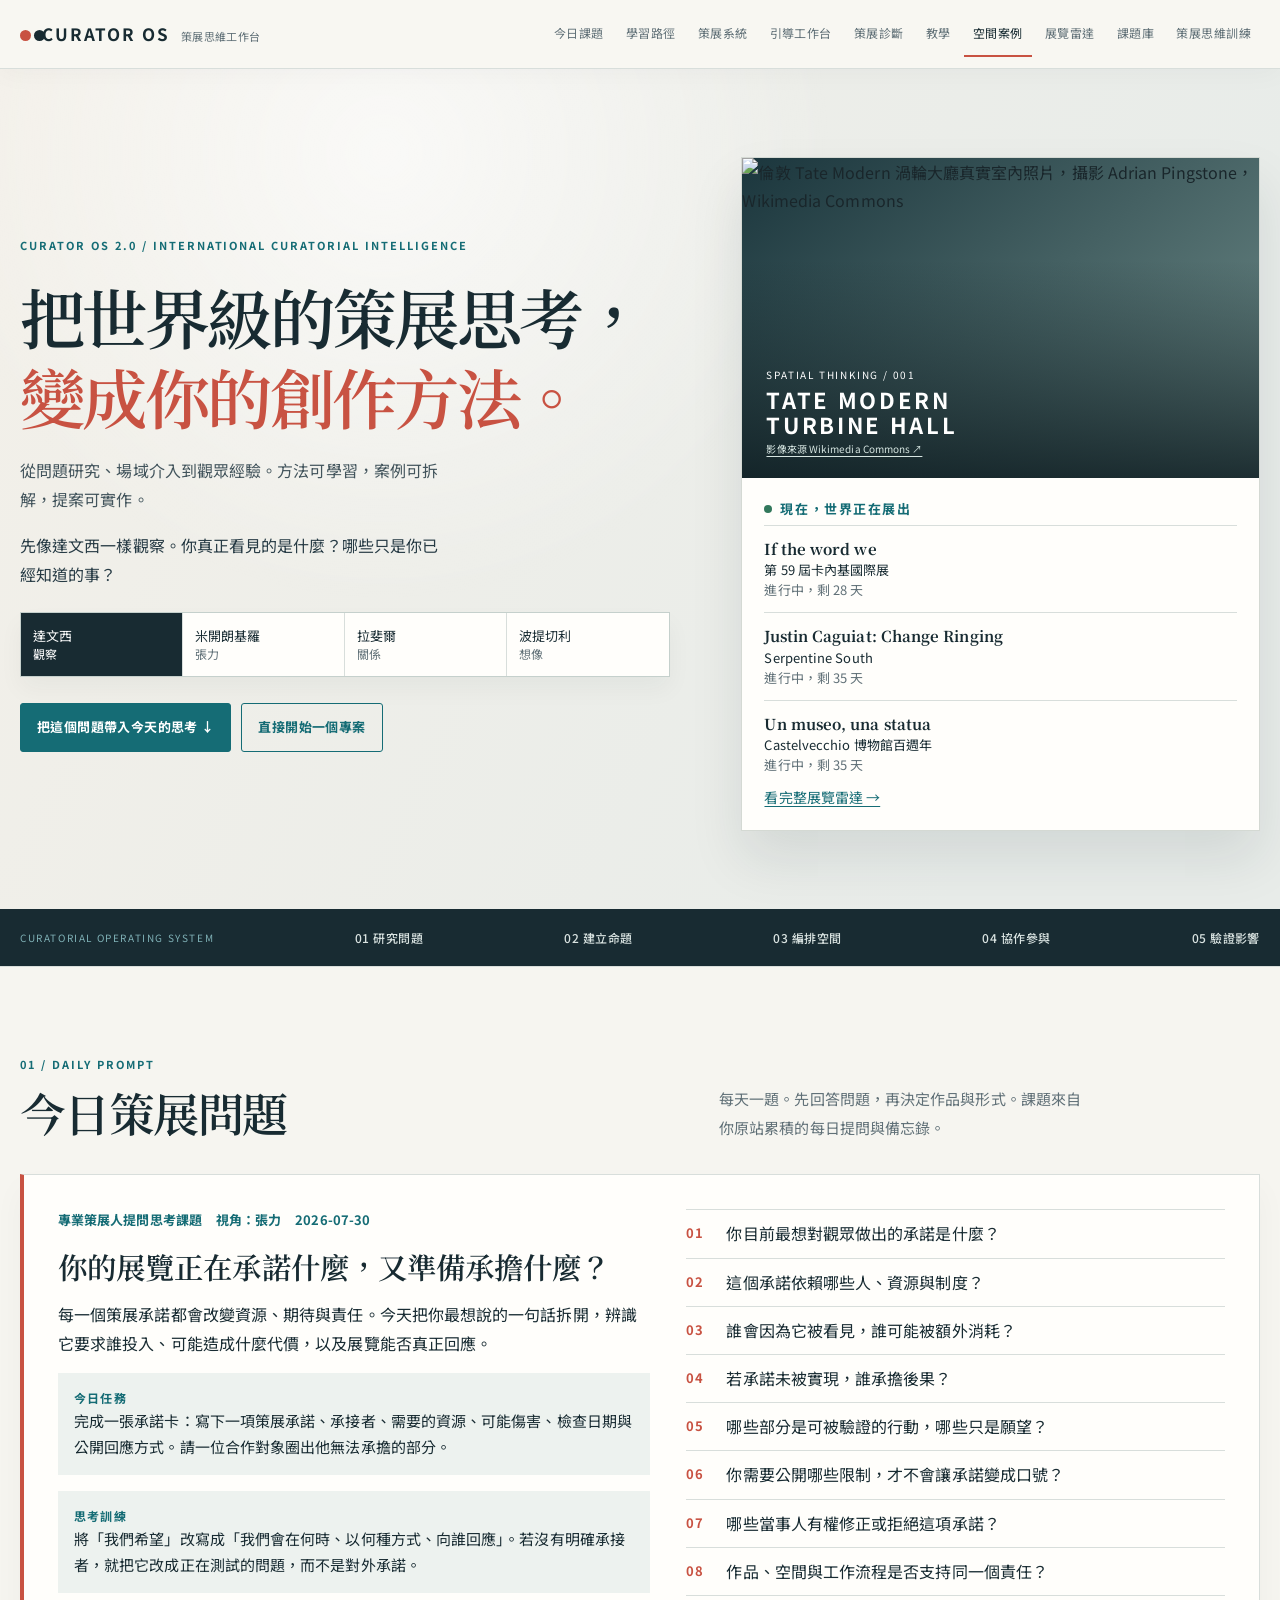
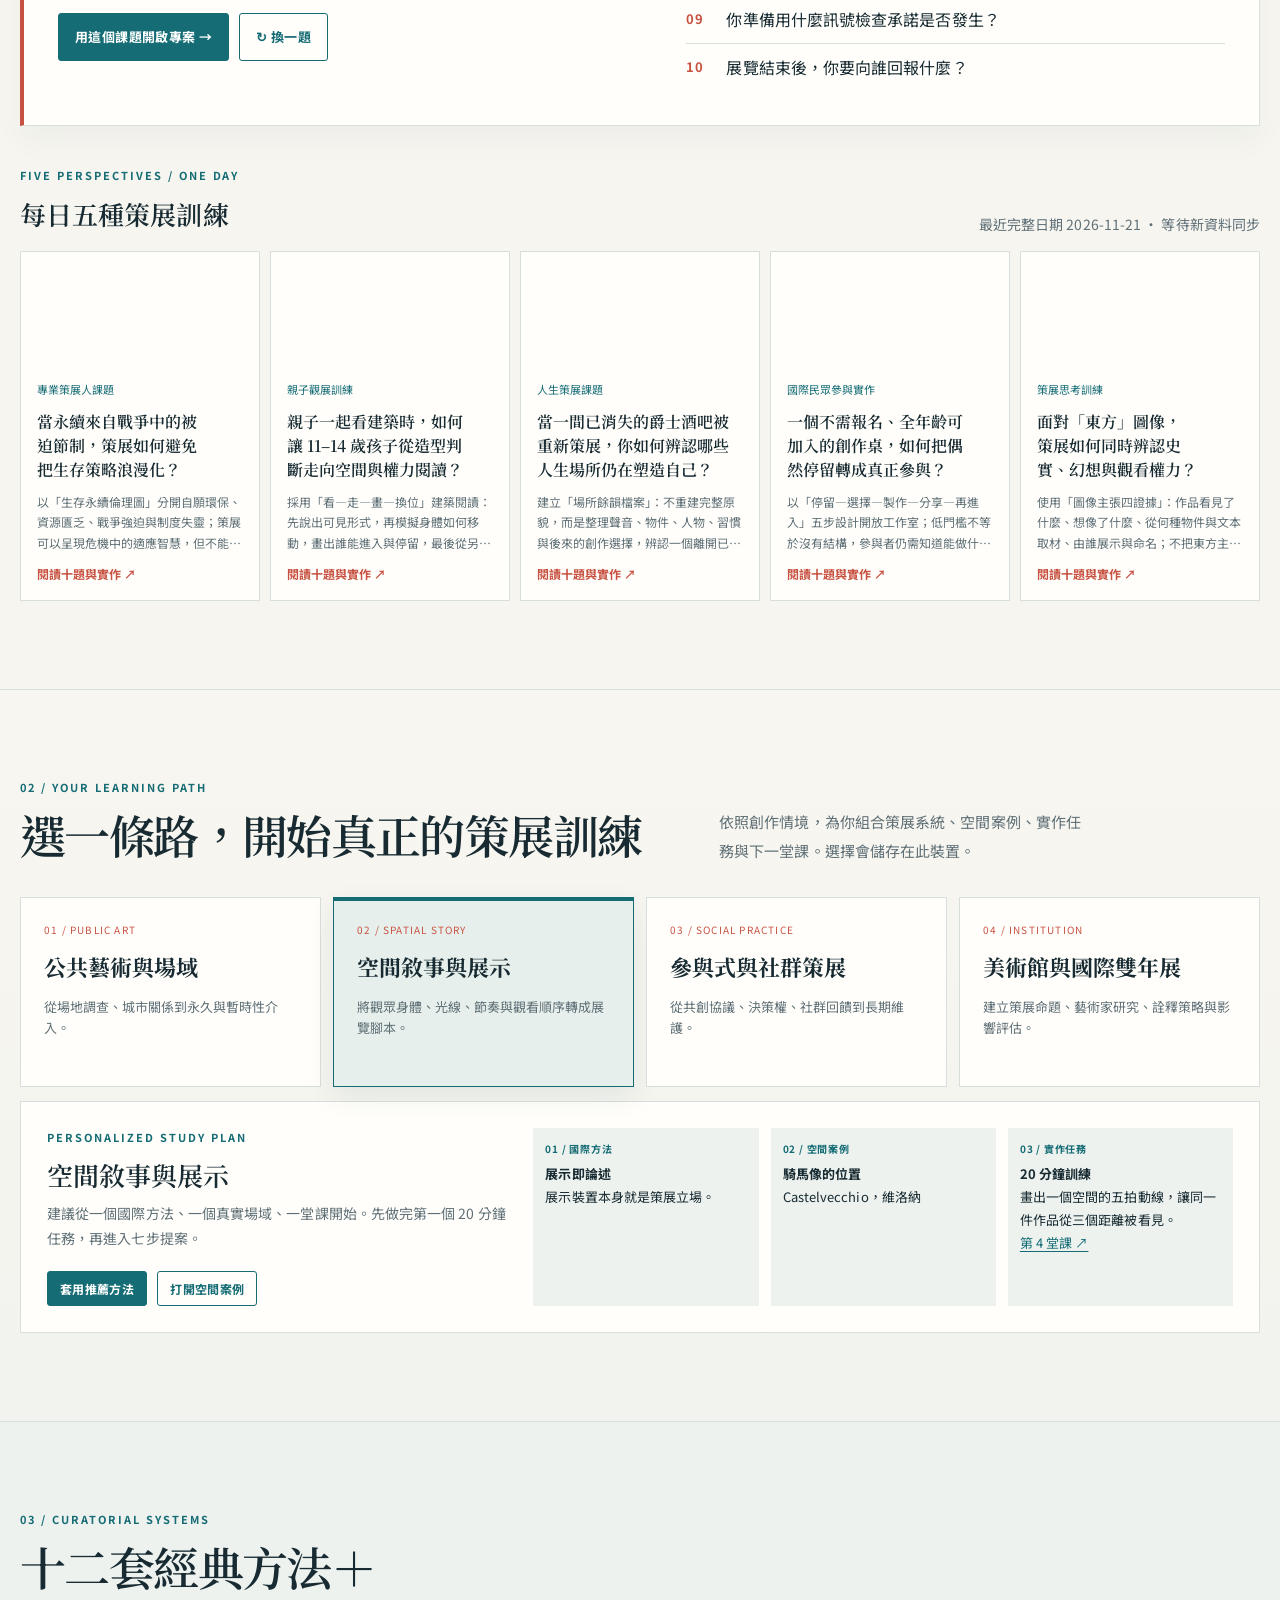
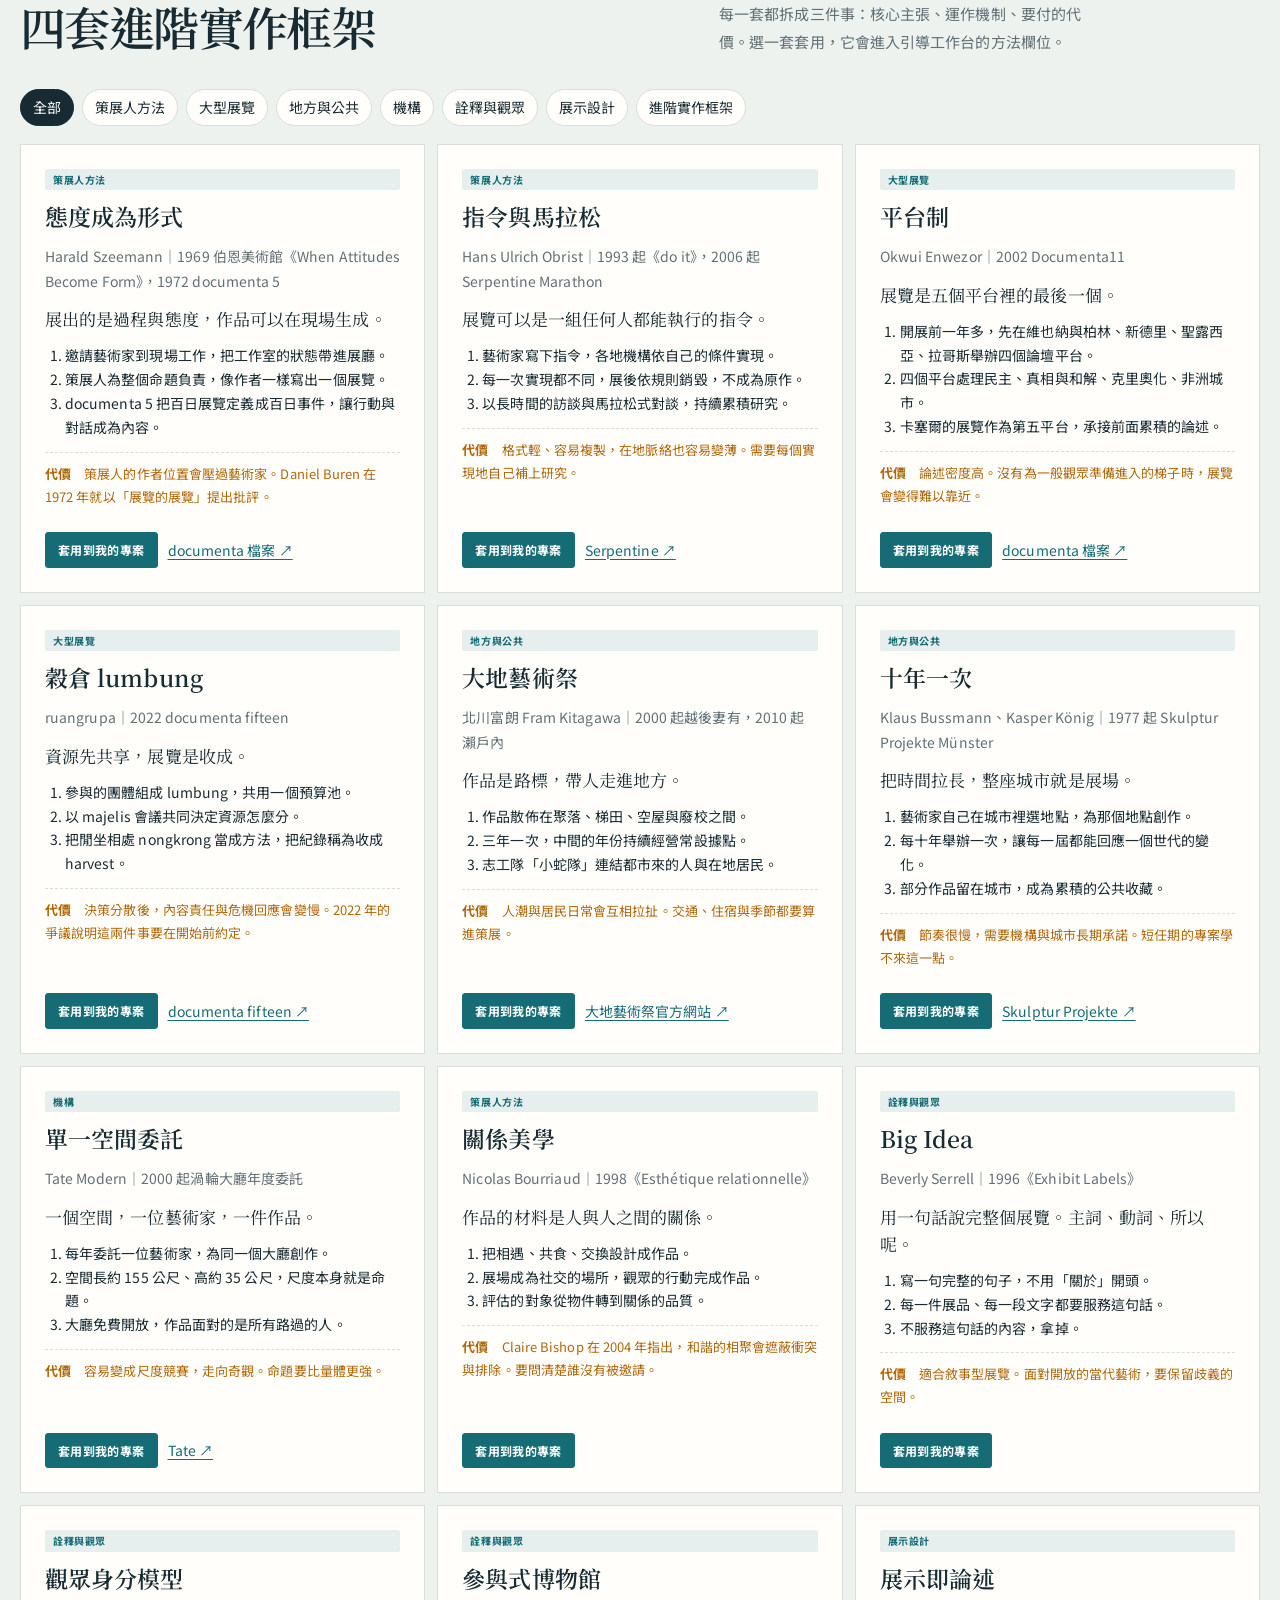
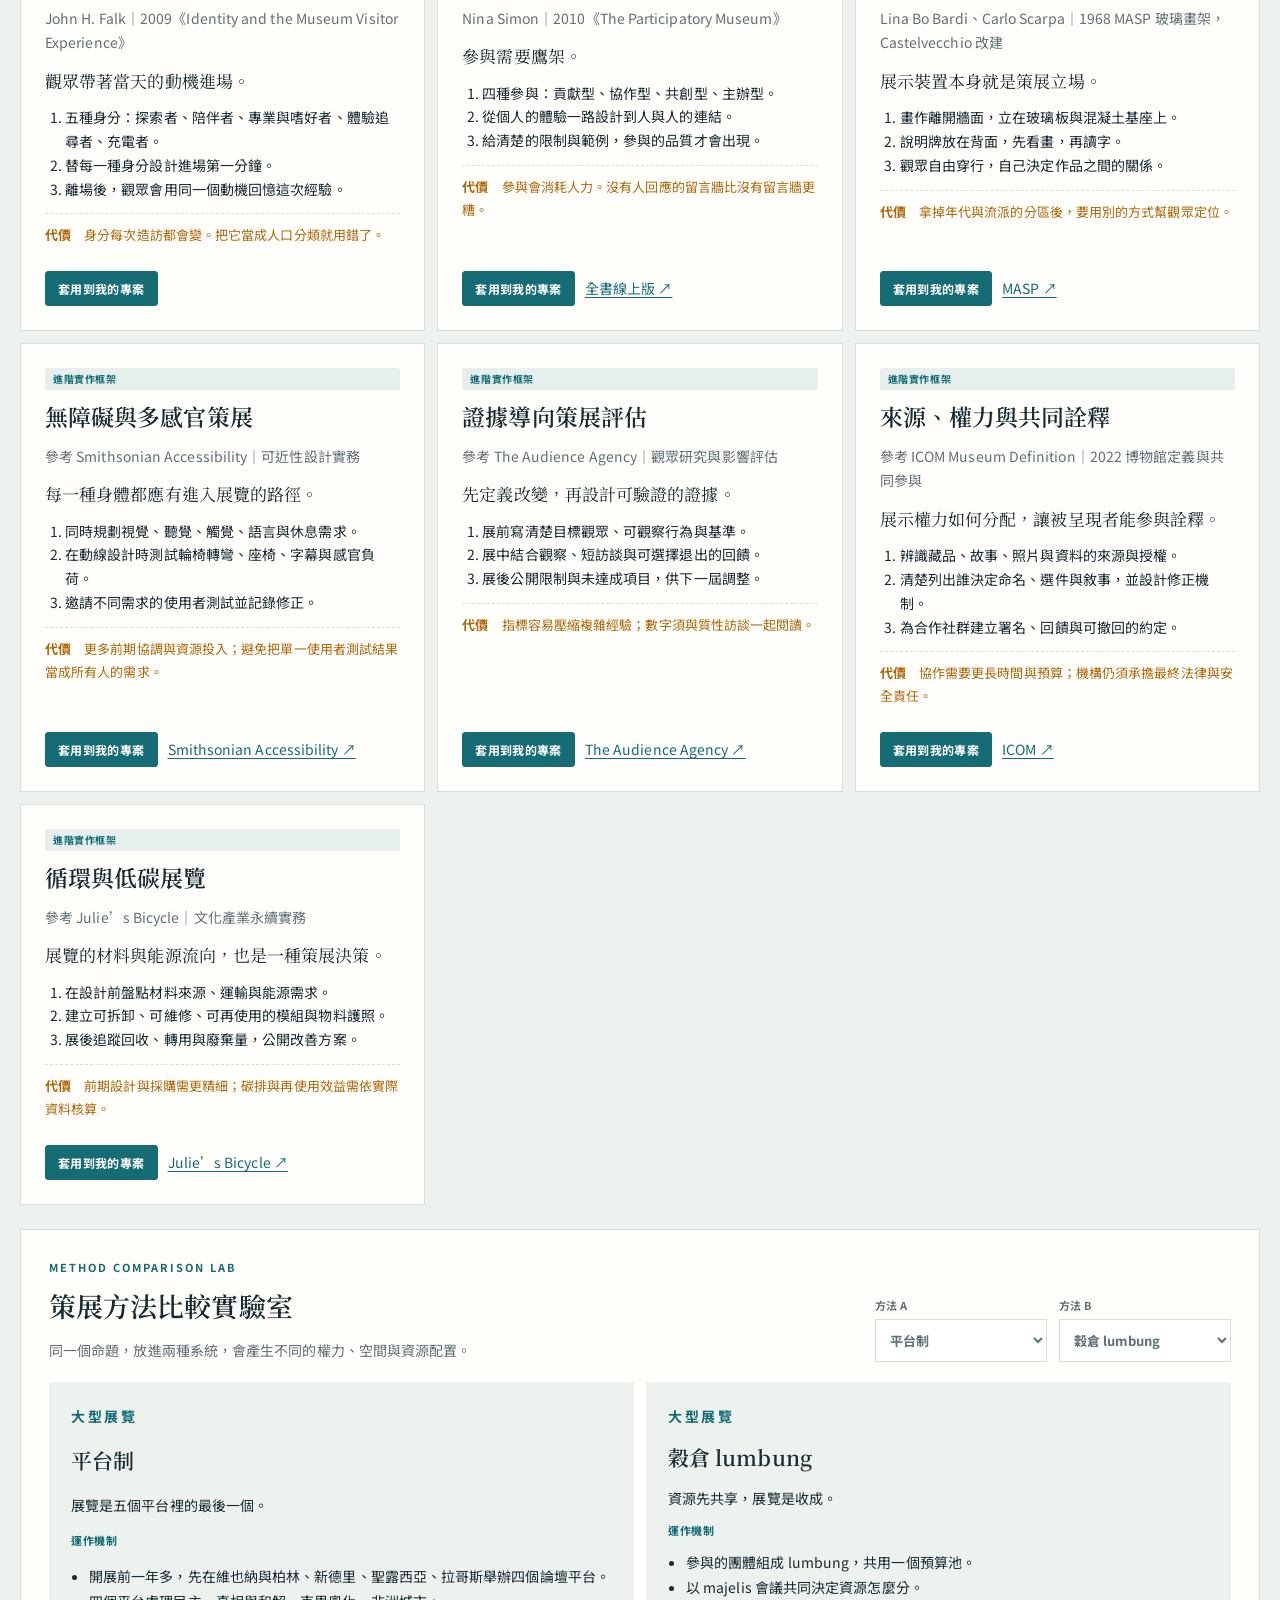
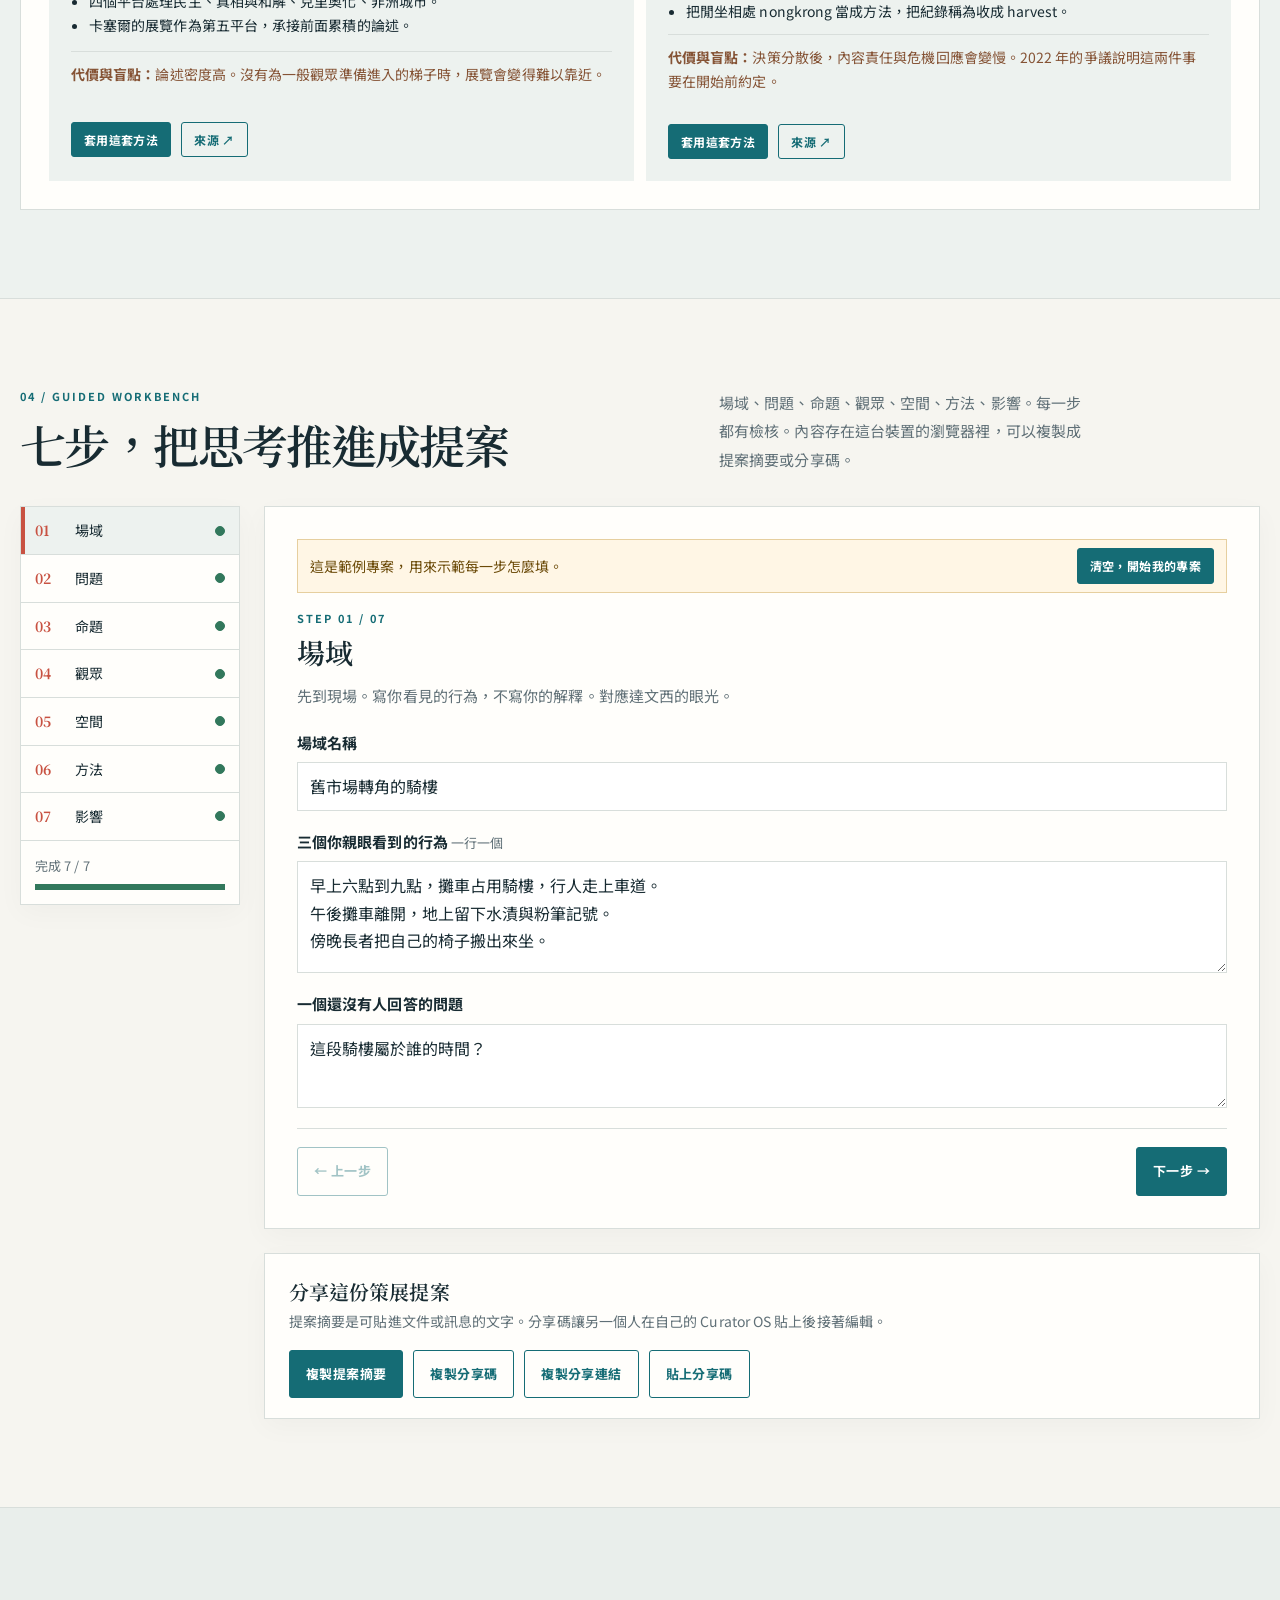
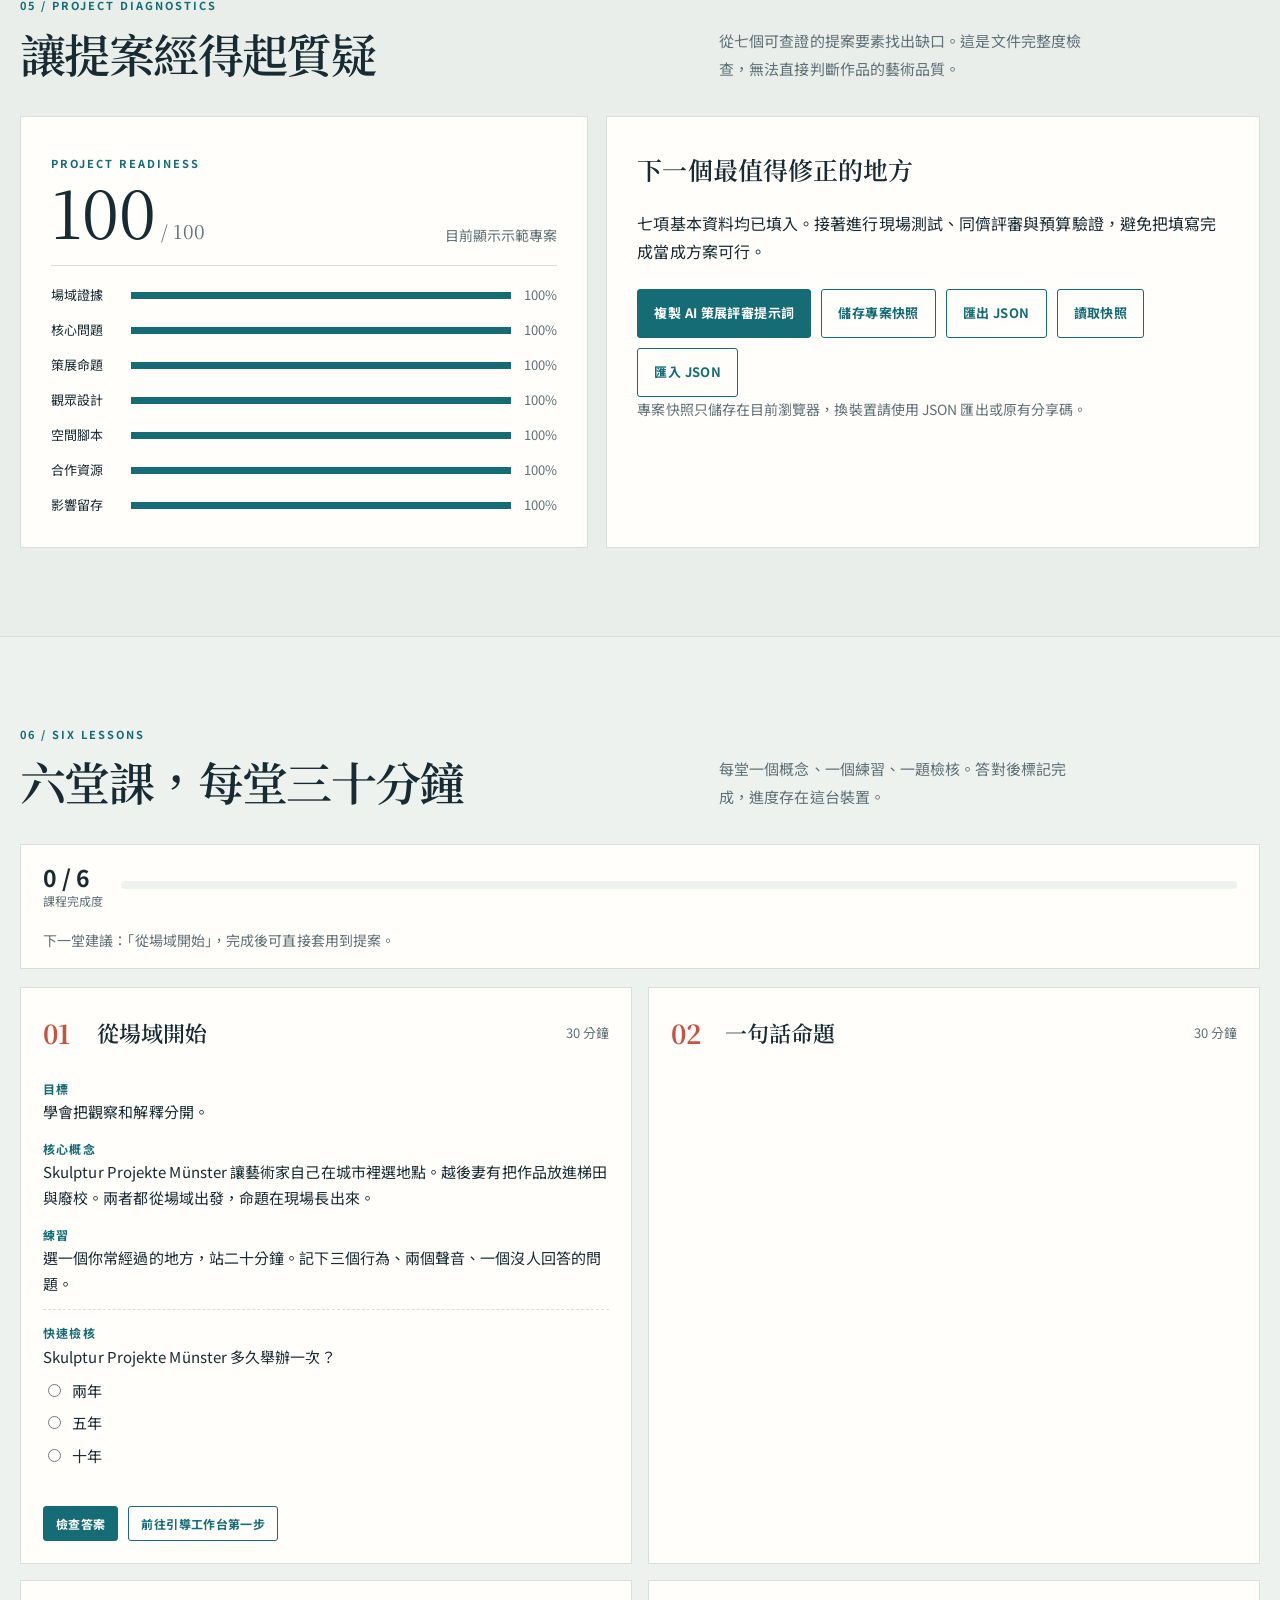
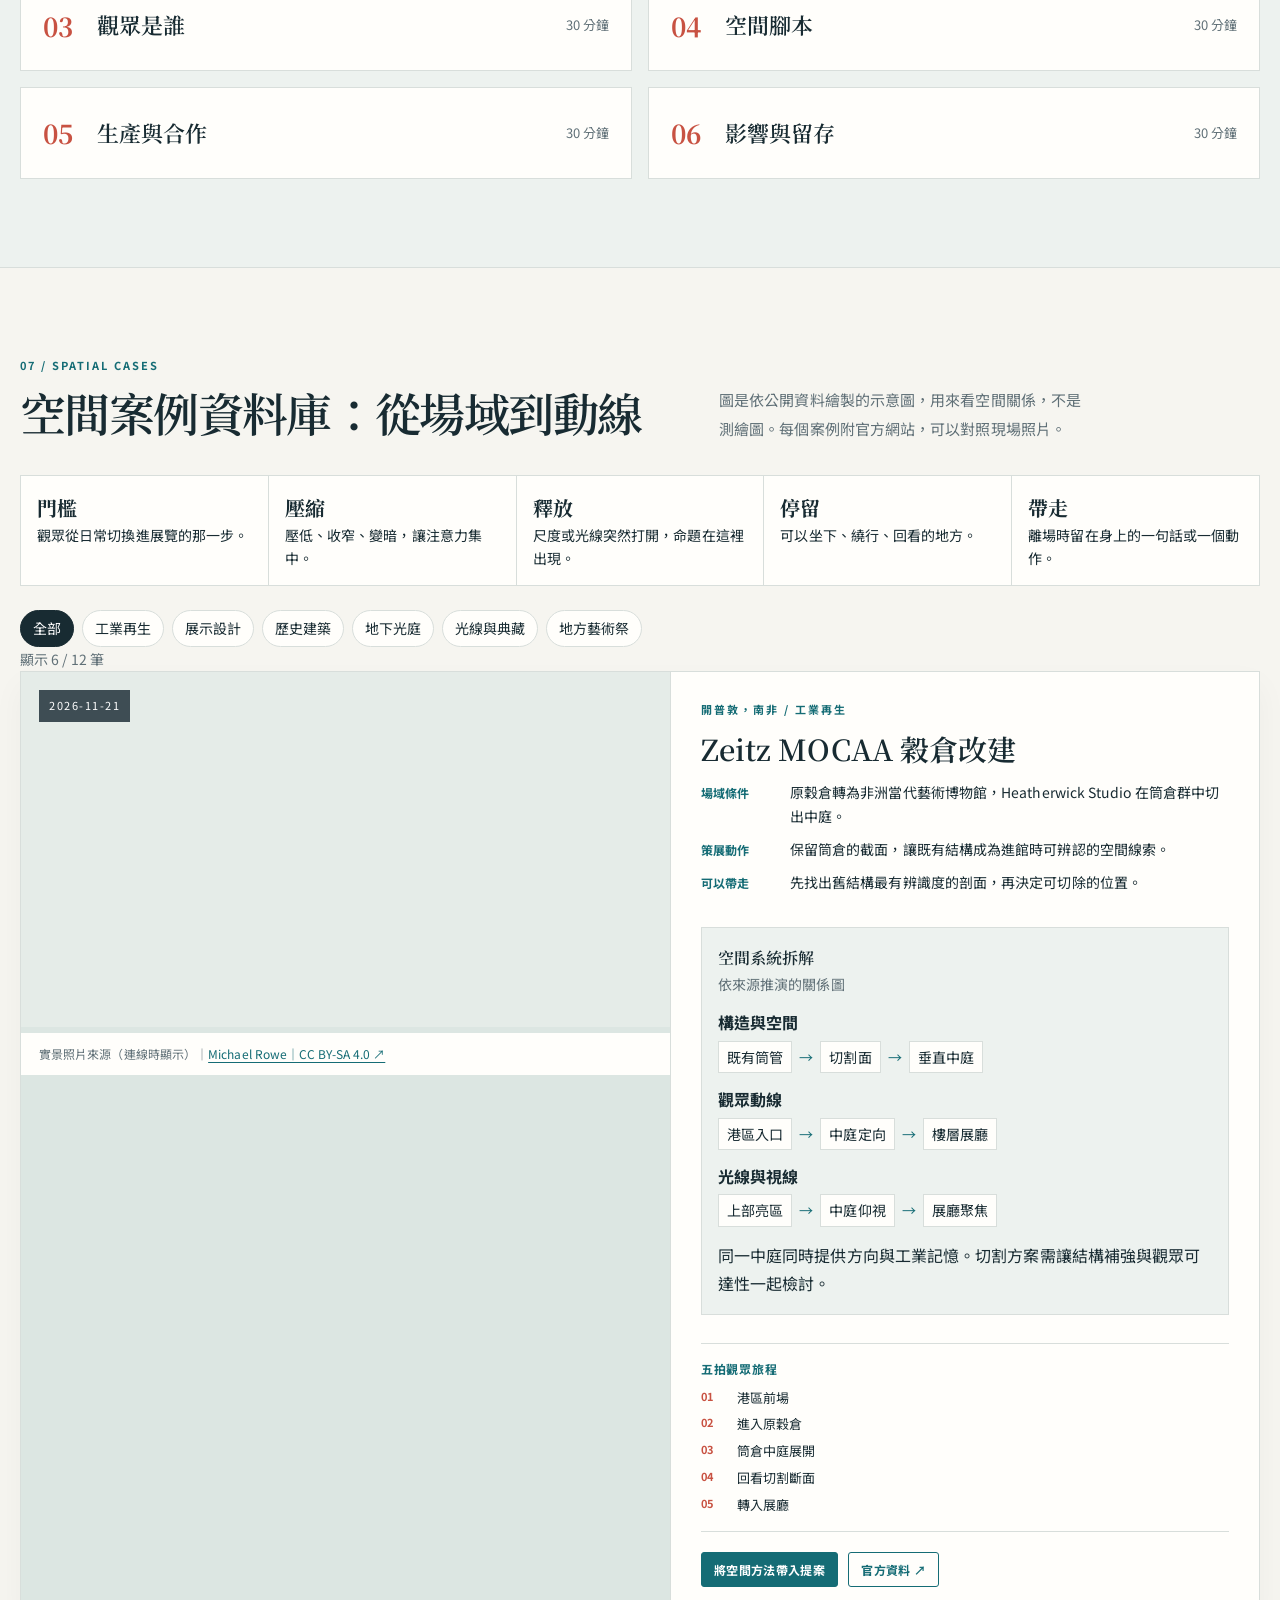
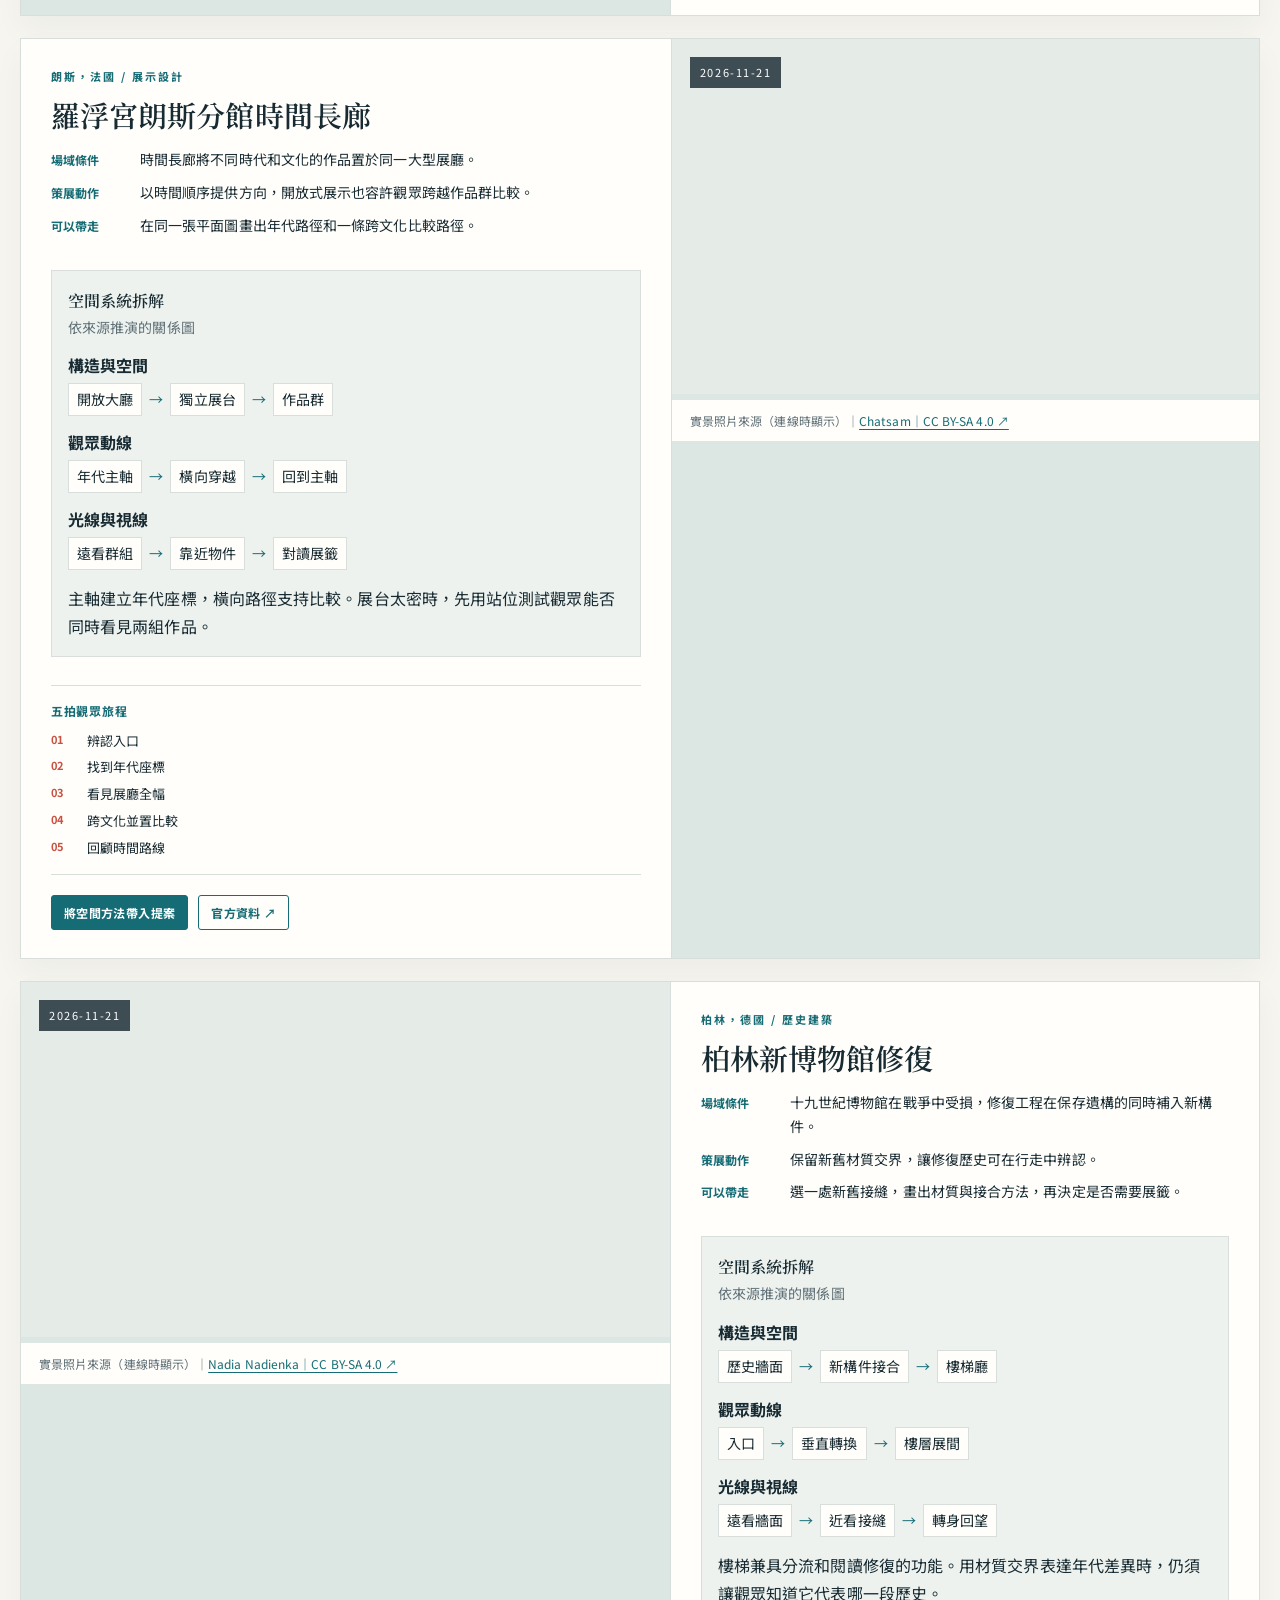
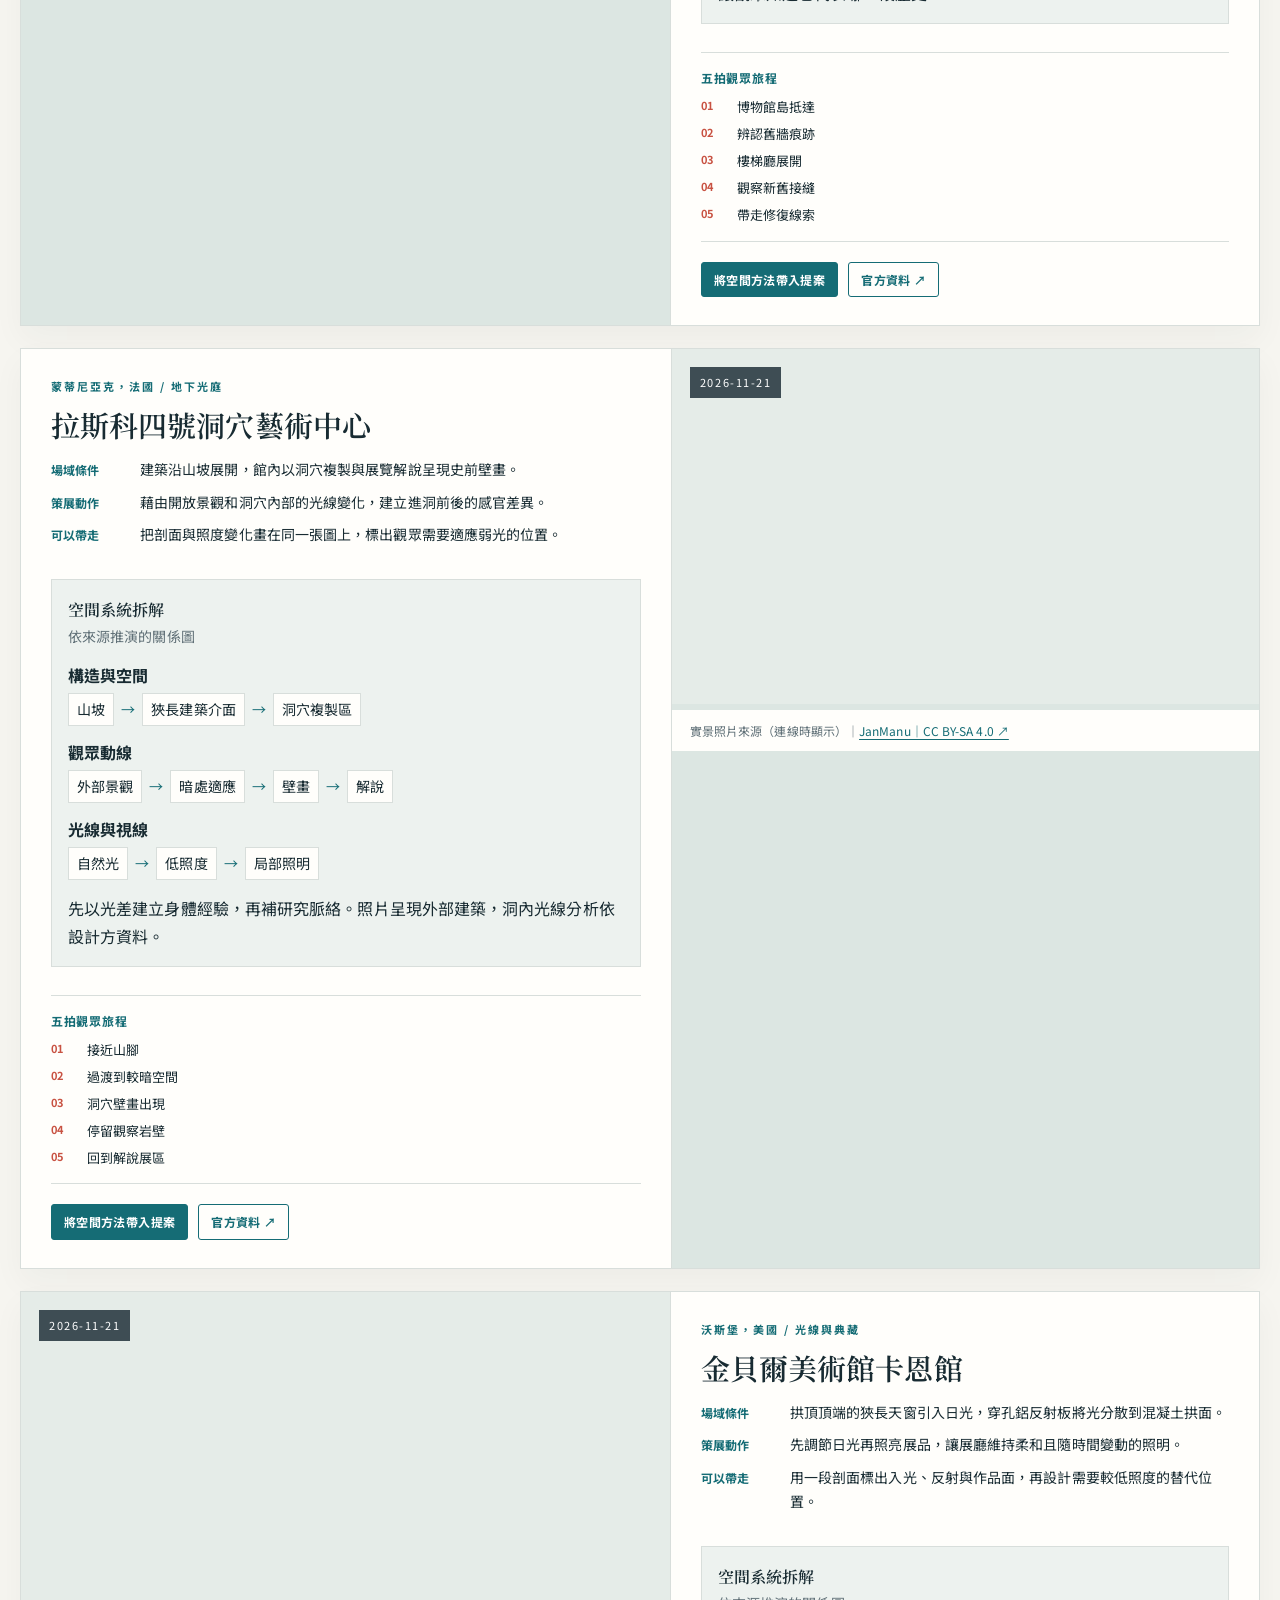
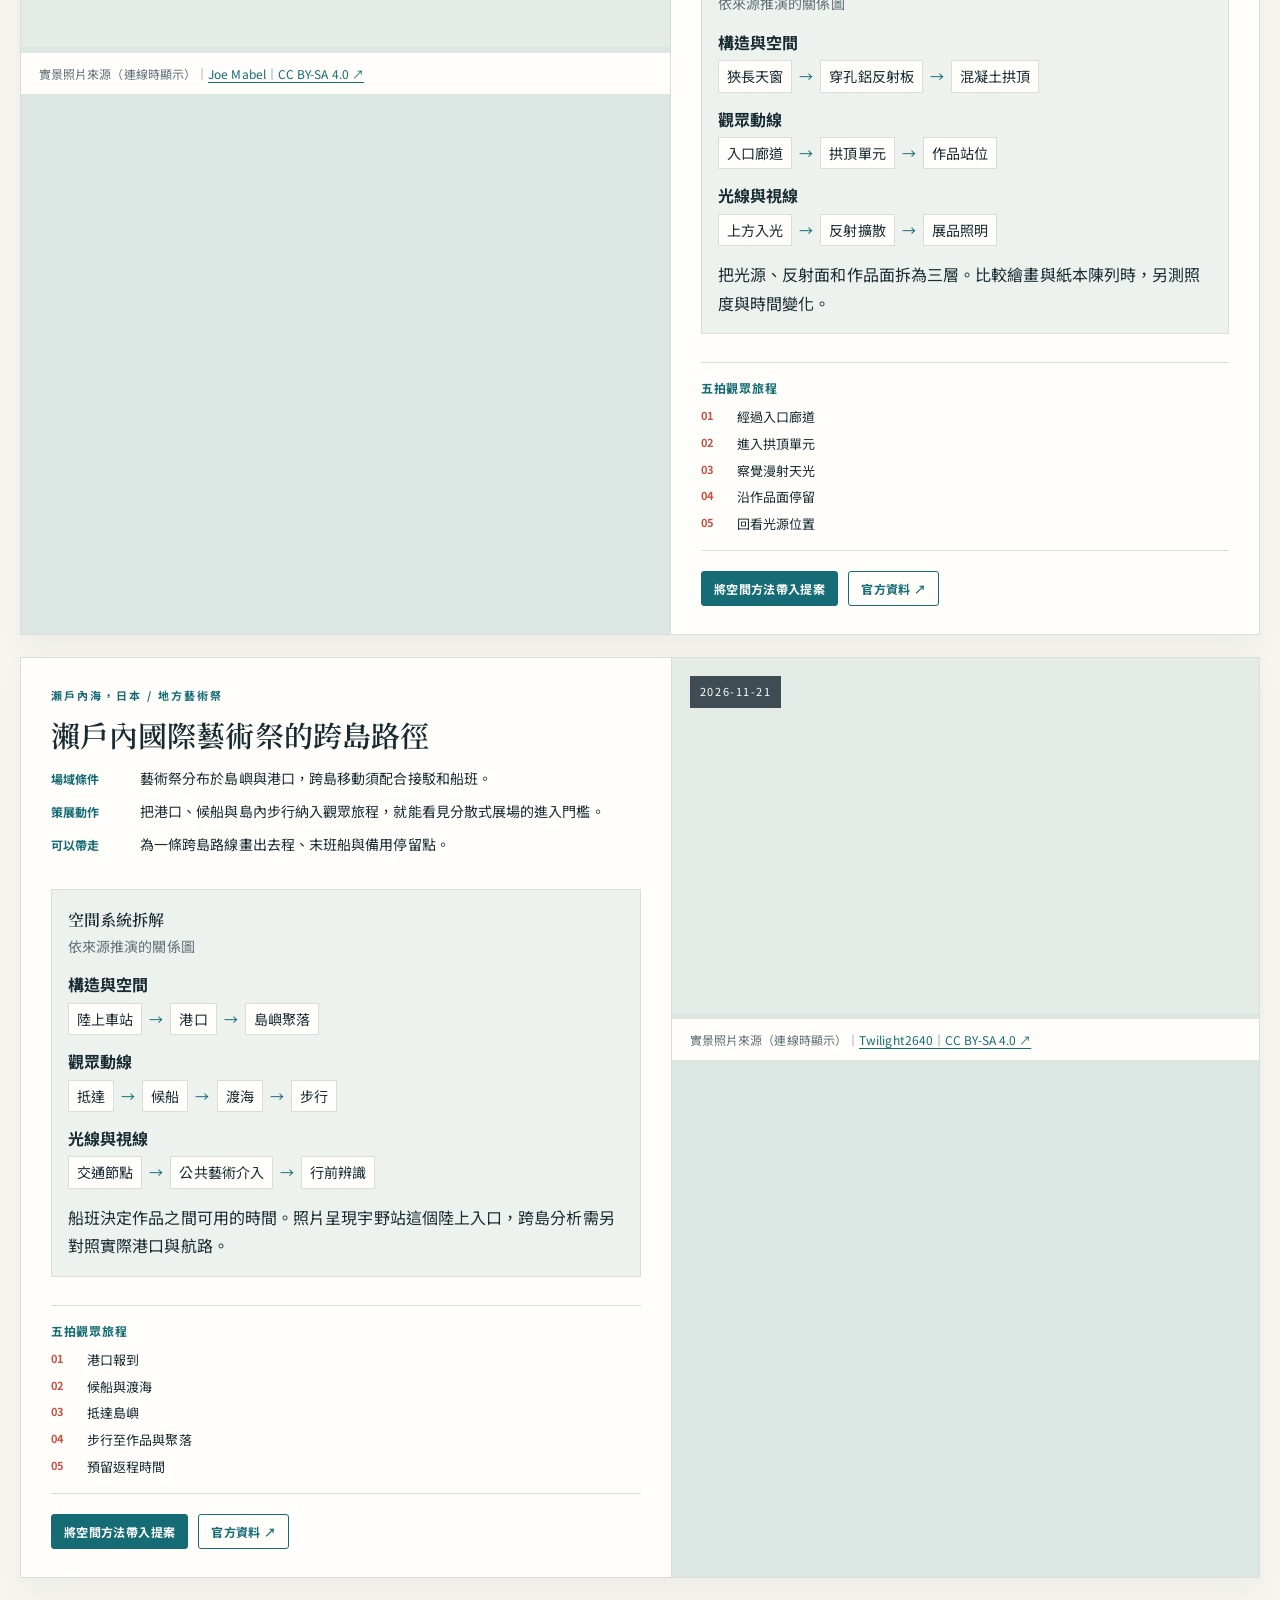
==== index.html @ 277279bf "Render spatial system diagrams alongside site photographs" ====
<!DOCTYPE html>
<html lang="zh-Hant">
<head>
<meta charset="utf-8">
<meta name="viewport" content="width=device-width, initial-scale=1">
<title>CURATOR OS 2.0｜國際策展方法與空間實驗室</title>
<meta name="description" content="以國際策展方法、真實展場影像、七步提案引導、互動教學、案例解剖與國際展覽雷達，將策展思考轉為可執行的創作。">
<meta name="theme-color" content="#152630">
<link rel="icon" href="data:image/svg+xml,%3Csvg%20xmlns='http://www.w3.org/2000/svg'%20viewBox='0%200%2064%2064'%3E%3Crect%20width='64'%20height='64'%20fill='%23152630'/%3E%3C/svg%3E" type="image/svg+xml">
<link rel="preconnect" href="https://fonts.googleapis.com">
<link rel="preconnect" href="https://fonts.gstatic.com" crossorigin>
<link href="https://fonts.googleapis.com/css2?family=Noto+Sans+TC:wght@400;500;700&family=Noto+Serif+TC:wght@500;600;700&display=swap" rel="stylesheet">
<style>
/* 版面想法：一張工作桌。左側窄欄放編號與標籤，右側寬欄放內容；沿用原站的紙、墨、紅、青四色。 */
:root {
  color-scheme: light;
  --paper: #f5f4ef;
  --card: #fffdf9;
  --ink: #152630;
  --muted: #536873;
  --line: #c8d5d6;
  --leaf: #e8f1f0;
  --accent: #c83c42;
  --blue: #087d9b;
  --ok: #2f7d57;
  --warn: #b0680b;
  --serif: "Noto Serif TC", "Songti TC", "PMingLiU", serif;
  --sans: "Noto Sans TC", "PingFang TC", "Microsoft JhengHei", sans-serif;
  --w: 1200px;
}
* { box-sizing: border-box; }
html { scroll-behavior: smooth; scroll-padding-top: 76px; }
body { margin: 0; background: var(--paper); color: var(--ink); font-family: var(--sans); font-size: 17px; line-height: 1.8; }
button, input, textarea, select { font: inherit; color: inherit; }
button { cursor: pointer; }
a { color: var(--blue); text-underline-offset: 3px; }
h1, h2, h3, h4 { font-family: var(--serif); font-weight: 600; text-wrap: balance; margin: 0; }
p { margin: 0; }
:focus-visible { outline: 2px solid var(--blue); outline-offset: 2px; }
.sr { position: absolute; width: 1px; height: 1px; overflow: hidden; clip: rect(0 0 0 0); }

/* 導覽 */
.top { position: sticky; top: 0; z-index: 20; background: #fbfaf5f2; border-bottom: 1px solid var(--line); backdrop-filter: blur(10px); }
.top-in { max-width: var(--w); margin: auto; padding: 0 20px; min-height: 60px; display: flex; align-items: center; gap: 20px; }
.brand { font-weight: 700; letter-spacing: .06em; font-size: 15px; color: var(--ink); text-decoration: none; white-space: nowrap; }
.brand small { font-weight: 400; color: var(--muted); letter-spacing: 0; margin-left: 8px; }
.top nav { display: flex; gap: 4px; overflow-x: auto; margin-left: auto; scrollbar-width: none; }
.top nav a { font-size: 14px; color: var(--muted); text-decoration: none; padding: 8px 10px; white-space: nowrap; border-bottom: 2px solid transparent; }
.top nav a:hover, .top nav a.on { color: var(--ink); border-bottom-color: var(--accent); }

/* 區塊骨架 */
.sec { border-top: 1px solid var(--line); }
.sec.tint { background: var(--leaf); }
.sec-in { max-width: var(--w); margin: auto; padding: 72px 20px; }
.head { display: grid; grid-template-columns: minmax(0, 1.2fr) minmax(0, 1fr); gap: 32px; align-items: end; margin-bottom: 32px; }
.eyebrow { font-size: 12px; font-weight: 700; letter-spacing: .14em; color: var(--blue); }
.head h2 { font-size: clamp(30px, 4vw, 44px); line-height: 1.25; margin-top: 8px; }
.head p.lead { color: var(--muted); font-size: 16px; max-width: 46ch; }
.btn { border: 1px solid var(--blue); background: var(--blue); color: #fff; padding: 10px 16px; font-size: 15px; text-decoration: none; display: inline-flex; align-items: center; gap: 8px; }
.btn.ghost { background: transparent; color: var(--blue); }
.btn.small { padding: 6px 12px; font-size: 14px; }
.btn:hover { box-shadow: 0 6px 16px #087d9b2c; }
.chips { display: flex; flex-wrap: wrap; gap: 8px; }
.chip { border: 1px solid var(--line); background: var(--card); padding: 5px 12px; font-size: 14px; border-radius: 999px; }
.chip[aria-pressed="true"] { background: var(--ink); color: #fff; border-color: var(--ink); }
.tag { display: inline-block; font-size: 12px; font-weight: 700; letter-spacing: .06em; padding: 2px 8px; border-radius: 999px; background: var(--leaf); color: var(--blue); }
.note { font-size: 14px; color: var(--muted); }

/* 首屏 */
.hero { background: linear-gradient(90deg, #f9f7f1 0%, #eef3f3 100%); position: relative; overflow: hidden; }
.hero::before { content: ""; position: absolute; inset: 0; background-image: linear-gradient(90deg, transparent 0 61%, #087d9b33 61% 61.1%, transparent 61.1% 78%, #c83c4230 78% 78.12%, transparent 78.12%); pointer-events: none; }
.hero-in { position: relative; max-width: var(--w); margin: auto; padding: 72px 20px 56px; display: grid; grid-template-columns: minmax(0, 1.5fr) minmax(0, 1fr); gap: 48px; align-items: end; }
.hero h1 { font-size: clamp(34px, 4.6vw, 56px); line-height: 1.18; margin: 14px 0 18px; }
.mentor { font-size: 20px; max-width: 30em; color: #273b45; min-height: 3.6em; }
.lens { display: grid; grid-template-columns: repeat(4, 1fr); border: 1px solid #9cc1c6; background: var(--card); margin-top: 22px; max-width: 620px; }
.lens button { border: 0; border-right: 1px solid var(--line); background: transparent; padding: 12px; text-align: left; font-size: 15px; line-height: 1.4; }
.lens button:last-child { border-right: 0; }
.lens button span { display: block; font-size: 12px; color: var(--muted); }
.lens button[aria-pressed="true"] { background: var(--accent); color: #fff; }
.lens button[aria-pressed="true"] span { color: #fff; }
.now { border: 1px solid var(--line); background: var(--card); padding: 20px; }
.now h3 { font-family: var(--sans); font-size: 13px; letter-spacing: .12em; color: var(--blue); font-weight: 700; display: flex; align-items: center; gap: 8px; }
.now h3 i { width: 8px; height: 8px; border-radius: 50%; background: var(--ok); }
.now ul { list-style: none; margin: 12px 0 0; padding: 0; display: grid; gap: 12px; }
.now li { border-top: 1px solid var(--line); padding-top: 12px; font-size: 15px; line-height: 1.55; }
.now li b { display: block; font-family: var(--serif); font-size: 17px; }
.now li span { color: var(--muted); font-size: 13px; }

/* 今日課題 */
.topic { border: 1px solid var(--line); border-left: 6px solid var(--accent); background: var(--card); padding: 36px; display: grid; grid-template-columns: minmax(0, 1.1fr) minmax(0, 1fr); gap: 36px; }
.topic h3 { font-size: clamp(21px, 2.3vw, 28px); line-height: 1.5; margin: 12px 0; }
.topic .meta { display: flex; flex-wrap: wrap; gap: 8px 14px; font-size: 13px; color: var(--blue); font-weight: 700; }
.qlist { list-style: none; margin: 0; padding: 0; counter-reset: q; }
.qlist li { counter-increment: q; border-top: 1px solid var(--line); padding: 10px 0 10px 40px; position: relative; font-size: 16px; line-height: 1.7; }
.qlist li::before { content: counter(q, decimal-leading-zero); position: absolute; left: 0; top: 12px; font-size: 13px; font-weight: 700; color: var(--accent); font-variant-numeric: tabular-nums; }
.task { margin-top: 16px; padding: 14px 16px; background: var(--leaf); font-size: 15px; }
.task b { display: block; font-size: 12px; letter-spacing: .1em; color: var(--blue); }
.row { display: flex; flex-wrap: wrap; gap: 10px; align-items: center; margin-top: 20px; }

/* 策展系統 */
.grid3 { display: grid; grid-template-columns: repeat(3, minmax(0, 1fr)); gap: 1px; background: var(--line); border: 1px solid var(--line); }
.sys { background: var(--card); padding: 24px; display: flex; flex-direction: column; gap: 10px; }
.sys h3 { font-size: 24px; line-height: 1.3; }
.sys .who { font-size: 14px; color: var(--muted); }
.sys .thesis { font-family: var(--serif); font-size: 18px; line-height: 1.6; }
.sys ol { margin: 0; padding-left: 20px; font-size: 15px; line-height: 1.7; }
.sys .cost { font-size: 14px; color: var(--warn); border-top: 1px dashed var(--line); padding-top: 10px; }
.sys .cost b { color: var(--warn); }
.sys .foot { margin-top: auto; display: flex; flex-wrap: wrap; gap: 10px; align-items: center; padding-top: 6px; }
.sys .foot a { font-size: 14px; }

/* 引導工作台 */
.bench { display: grid; grid-template-columns: 250px minmax(0, 1fr); gap: 24px; align-items: start; }
.steps { position: sticky; top: 76px; border: 1px solid var(--line); background: var(--card); }
.steps button { display: grid; grid-template-columns: 34px 1fr auto; gap: 6px; align-items: center; width: 100%; border: 0; border-bottom: 1px solid var(--line); background: transparent; padding: 11px 14px; text-align: left; font-size: 15px; }
.steps button b { font-family: var(--serif); color: var(--accent); font-variant-numeric: tabular-nums; }
.steps button i { width: 10px; height: 10px; border-radius: 50%; border: 1px solid var(--muted); }
.steps button.done i { background: var(--ok); border-color: var(--ok); }
.steps button[aria-current="step"] { background: var(--leaf); box-shadow: inset 4px 0 var(--accent); }
.meter { padding: 14px; font-size: 13px; color: var(--muted); }
.meter .bar { height: 6px; background: var(--leaf); margin-top: 6px; }
.meter .bar span { display: block; height: 100%; background: var(--ok); width: 0; transition: width .3s; }
.pane { border: 1px solid var(--line); background: var(--card); padding: 28px; min-height: 420px; }
.pane h3 { font-size: 28px; }
.pane .why { color: var(--muted); font-size: 15px; margin: 6px 0 20px; max-width: 60ch; }
.field { display: grid; gap: 6px; margin-bottom: 18px; }
.field label, .field .lab { font-weight: 700; font-size: 15px; }
.field small { color: var(--muted); font-size: 13px; font-weight: 400; }
.field textarea, .field input[type="text"], .field select, .field input[type="number"] { border: 1px solid var(--line); background: #fff; padding: 10px 12px; width: 100%; line-height: 1.7; }
.field textarea { min-height: 84px; resize: vertical; }
.bi { display: grid; grid-template-columns: repeat(3, minmax(0, 1fr)); gap: 12px; }
.bi-out { border-left: 4px solid var(--accent); background: var(--leaf); padding: 14px 16px; font-family: var(--serif); font-size: 20px; line-height: 1.6; margin-bottom: 10px; }
.checks { list-style: none; margin: 0 0 18px; padding: 0; font-size: 14px; display: grid; gap: 4px; }
.checks li::before { content: "○ "; color: var(--muted); }
.checks li.ok::before { content: "● "; color: var(--ok); }
.checks li.bad::before { content: "▲ "; color: var(--warn); }
.beat { display: grid; grid-template-columns: 92px minmax(0, 1fr) 84px; gap: 10px; align-items: start; margin-bottom: 10px; }
.beat b { font-family: var(--serif); font-size: 17px; padding-top: 8px; }
.beat b small { display: block; font-family: var(--sans); font-weight: 400; font-size: 12px; color: var(--muted); }
.beat textarea { min-height: 56px; }
.dwell { display: flex; height: 26px; border: 1px solid var(--line); margin: 6px 0 4px; }
.dwell span { font-size: 12px; color: #fff; display: flex; align-items: center; justify-content: center; overflow: hidden; white-space: nowrap; min-width: 0; }
.pane-foot { display: flex; flex-wrap: wrap; justify-content: space-between; gap: 10px; border-top: 1px solid var(--line); margin-top: 20px; padding-top: 18px; }
.share { margin-top: 24px; border: 1px solid var(--line); background: var(--card); padding: 20px 24px; display: grid; grid-template-columns: minmax(0, 1fr) auto; gap: 16px; align-items: center; }
.share h4 { font-size: 20px; }
.example { background: #fff6e5; border: 1px solid #e6cf9f; color: #6b4a08; padding: 8px 12px; font-size: 14px; margin-bottom: 16px; display: flex; flex-wrap: wrap; gap: 10px; align-items: center; justify-content: space-between; }

/* 教學 */
.lessons { display: grid; grid-template-columns: repeat(2, minmax(0, 1fr)); gap: 16px; }
.lesson { border: 1px solid var(--line); background: var(--card); }
.lesson summary { list-style: none; cursor: pointer; padding: 18px 22px; display: grid; grid-template-columns: 44px 1fr auto; gap: 10px; align-items: center; }
.lesson summary::-webkit-details-marker { display: none; }
.lesson summary b { font-family: var(--serif); font-size: 26px; color: var(--accent); }
.lesson summary h3 { font-size: 20px; }
.lesson summary span { font-size: 13px; color: var(--muted); }
.lesson.done summary span { color: var(--ok); font-weight: 700; }
.lesson .body { padding: 0 22px 22px; display: grid; gap: 12px; font-size: 15px; }
.lesson .body h4 { font-family: var(--sans); font-size: 12px; letter-spacing: .1em; color: var(--blue); font-weight: 700; }
.quiz { border-top: 1px dashed var(--line); padding-top: 12px; }
.quiz .opts { display: grid; gap: 6px; margin: 8px 0; }
.quiz label { display: flex; gap: 8px; align-items: baseline; }
.quiz .fb { font-size: 14px; min-height: 1.6em; }
.quiz .fb.ok { color: var(--ok); } .quiz .fb.no { color: var(--warn); }

/* 空間案例 */
.space { display: grid; grid-template-columns: minmax(0, 1fr) minmax(0, 1fr); gap: 0; border: 1px solid var(--line); background: var(--card); margin-bottom: 16px; }
.space figure { margin: 0; background: #eef3f3; border-right: 1px solid var(--line); padding: 16px; overflow-x: auto; }
.space svg { display: block; width: 100%; min-width: 320px; height: auto; }
.space figcaption { font-size: 12px; color: var(--muted); margin-top: 6px; }
.space .txt { padding: 26px; display: grid; gap: 10px; align-content: start; }
.space h3 { font-size: 26px; line-height: 1.3; }
.space dl { display: grid; grid-template-columns: 5.5em 1fr; gap: 6px 12px; margin: 4px 0; font-size: 15px; line-height: 1.7; }
.space dt { color: var(--blue); font-weight: 700; font-size: 13px; padding-top: 2px; }
.space dd { margin: 0; }
.space:nth-child(even) figure { order: 2; border-right: 0; border-left: 1px solid var(--line); }
.beats5 { display: grid; grid-template-columns: repeat(5, minmax(0, 1fr)); gap: 1px; background: var(--line); border: 1px solid var(--line); margin-bottom: 24px; }
.beats5 div { background: var(--card); padding: 16px; font-size: 14px; line-height: 1.6; }
.beats5 b { display: block; font-family: var(--serif); font-size: 20px; }
svg text { font-family: var(--sans); font-size: 11px; fill: var(--ink); }
svg .mut { fill: var(--muted); }
svg .acc { fill: var(--accent); }

/* 雷達 */
.tl { border: 1px solid var(--line); background: var(--card); padding: 18px 18px 12px; overflow-x: auto; margin-bottom: 20px; }
.tl-in { min-width: 720px; position: relative; }
.tl-months { display: grid; font-size: 11px; color: var(--muted); border-bottom: 1px solid var(--line); font-variant-numeric: tabular-nums; }
.tl-months span { border-left: 1px solid var(--line); padding-left: 4px; }
.tl-row { position: relative; height: 30px; border-bottom: 1px solid #e3eaea; }
.tl-bar { position: absolute; top: 6px; height: 18px; font-size: 12px; line-height: 18px; padding: 0 6px; white-space: nowrap; color: #fff; overflow: visible; }
.tl-bar.live { background: var(--ok); } .tl-bar.soon { background: var(--blue); } .tl-bar.past { background: #9aa9ad; }
.tl-bar em { font-style: normal; position: absolute; left: calc(100% + 6px); color: var(--ink); }
.tl-bar.flip em { left: auto; right: calc(100% + 6px); }
.tl-today { position: absolute; top: 0; bottom: 0; width: 0; border-left: 2px solid var(--accent); z-index: 2; }
.tl-today span { position: absolute; top: -2px; left: 4px; font-size: 11px; color: var(--accent); font-weight: 700; white-space: nowrap; background: var(--card); }
.radar { display: grid; grid-template-columns: repeat(2, minmax(0, 1fr)); gap: 16px; }
.ex { border: 1px solid var(--line); background: var(--card); padding: 22px; display: grid; gap: 8px; align-content: start; border-top: 4px solid var(--line); }
.ex.live { border-top-color: var(--ok); } .ex.soon { border-top-color: var(--blue); }
.ex .st { display: flex; flex-wrap: wrap; gap: 8px; align-items: center; font-size: 13px; }
.pill { font-weight: 700; padding: 2px 10px; border-radius: 999px; color: #fff; font-size: 12px; }
.pill.live { background: var(--ok); } .pill.soon { background: var(--blue); } .pill.past { background: #7f8f94; } .pill.last { background: var(--accent); }
.ex h3 { font-size: 23px; line-height: 1.35; }
.ex .where { font-size: 14px; color: var(--muted); font-variant-numeric: tabular-nums; }
.ex p { font-size: 15px; }
.ex .ask { background: var(--leaf); padding: 10px 14px; font-size: 15px; }
.ex .ask b { display: block; font-size: 12px; letter-spacing: .1em; color: var(--blue); }

/* 課題庫 */
.lib-tools { display: grid; gap: 12px; margin-bottom: 18px; }
.lib-tools input { border: 1px solid var(--line); background: #fff; padding: 12px 14px; width: 100%; max-width: 520px; }
.lib { display: grid; grid-template-columns: repeat(3, minmax(0, 1fr)); gap: 12px; }
.card { border: 1px solid var(--line); background: var(--card); padding: 18px; text-align: left; display: grid; gap: 8px; align-content: start; }
.card:hover { border-color: var(--blue); }
.card h3 { font-size: 18px; line-height: 1.5; }
.card p { font-size: 14px; color: var(--muted); display: -webkit-box; -webkit-line-clamp: 3; -webkit-box-orient: vertical; overflow: hidden; }
.card .m { font-size: 12px; color: var(--blue); font-weight: 700; display: flex; gap: 10px; flex-wrap: wrap; }
dialog { border: 1px solid var(--line); background: var(--card); color: var(--ink); padding: 0; width: min(760px, calc(100vw - 32px)); max-height: 86vh; }
dialog::backdrop { background: #15263080; }
dialog article { padding: 28px; display: grid; gap: 14px; }
dialog h2 { font-size: 28px; line-height: 1.35; }
dialog pre { white-space: pre-wrap; font-family: var(--sans); font-size: 15px; line-height: 1.8; margin: 0; }
dialog textarea { width: 100%; min-height: 200px; border: 1px solid var(--line); padding: 10px; font-size: 13px; }
.x { justify-self: end; border: 1px solid var(--line); background: transparent; width: 36px; height: 36px; font-size: 20px; line-height: 1; }

footer { border-top: 1px solid var(--line); background: var(--ink); color: #dce7e7; }
footer .sec-in { padding: 40px 20px; display: grid; gap: 14px; font-size: 14px; }
footer a { color: #9ed4dc; }
.toast { position: fixed; left: 50%; bottom: 24px; transform: translateX(-50%); background: var(--ink); color: #fff; padding: 10px 18px; font-size: 14px; z-index: 50; opacity: 0; pointer-events: none; transition: opacity .2s; }
.toast.on { opacity: 1; }

@media (max-width: 900px) {
  .head, .hero-in, .topic, .bench, .space, .share { grid-template-columns: 1fr; }
  .grid3, .lib { grid-template-columns: repeat(2, minmax(0, 1fr)); }
  .lessons, .radar { grid-template-columns: 1fr; }
  .steps { position: static; display: flex; overflow-x: auto; }
  .steps button { width: auto; min-width: 130px; border-bottom: 0; border-right: 1px solid var(--line); }
  .meter { min-width: 150px; }
  .space figure, .space:nth-child(even) figure { order: 0; border: 0; border-bottom: 1px solid var(--line); }
  .beats5 { grid-template-columns: repeat(2, minmax(0, 1fr)); }
}
@media (max-width: 560px) {
  body { font-size: 16px; }
  .grid3, .lib, .bi { grid-template-columns: 1fr; }
  .lens { grid-template-columns: repeat(2, 1fr); }
  .lens button:nth-child(2) { border-right: 0; }
  .lens button:nth-child(-n+2) { border-bottom: 1px solid var(--line); }
  .beat { grid-template-columns: 1fr 84px; }
  .beat b { grid-column: 1 / -1; padding: 0; }
  .topic, .pane { padding: 22px; }
  .brand small { display: none; }
}
@media (prefers-reduced-motion: reduce) { html { scroll-behavior: auto; } * { transition: none !important; } }
#training details { border: 1px solid var(--line); background: var(--card); margin-bottom: 10px; }
#training summary { padding: 14px 18px; cursor: pointer; font-weight: 700; overflow-wrap: anywhere; }
#training time { display: inline-block; color: var(--blue); margin-inline-end: 12px; font-size: .9em; }
.training-body { border-top: 1px solid var(--line); padding: 18px clamp(16px, 4vw, 40px); overflow-wrap: anywhere; }
.training-body h4 { margin: 1.3em 0 .35em; }
.training-body p { margin: 0 0 .75em; }
#spaceList .space > .txt:only-child { grid-column: 1 / -1; }
#spaceMore { margin-top: 16px; }
#spaceMore[hidden] { display: none; }
.case-system { margin: 18px 0; padding: 16px; border: 1px solid var(--line); background: var(--leaf); }
.case-layer { margin: 12px 0; }
.case-layer ol { display: flex; flex-wrap: wrap; align-items: center; gap: 7px; margin: 4px 0 0; padding: 0; list-style: none; }
.case-layer li { display: inline-flex; align-items: center; gap: 7px; font-size: .88em; }
.case-layer li span { padding: 3px 8px; background: var(--card); border: 1px solid var(--line); }
.case-layer li:not(:last-child)::after { content: "→"; color: var(--blue); }
.case-system > p:last-child { margin-top: 14px; }
</style>
<style>
/* CURATOR OS 2.0 | editorial design layer, retains the original accessible components */
:root {--paper:#f6f5f0;--card:#fffefb;--ink:#182b32;--muted:#607077;--line:#d8dedb;--leaf:#edf2ef;--accent:#c85242;--blue:#156c75;--ok:#32785c;--w:1280px}
html{scroll-padding-top:76px}body{font-size:16px;line-height:1.76;letter-spacing:.005em}
.skip-link{position:absolute;top:-100px;left:20px;z-index:100;background:#fff;color:#182b32;padding:10px}.skip-link:focus{top:10px}
.top{background:rgba(248,247,242,.95);box-shadow:0 4px 28px rgba(23,41,49,.035)}
.top-in{min-height:68px;gap:20px}.brand{font-family:var(--sans);font-size:17px;letter-spacing:.11em}.brand:before{content:"";display:inline-block;width:11px;height:11px;border-radius:50%;background:var(--accent);margin-right:11px;box-shadow:14px 0 0 #182b32}
.brand small{font-size:11px;letter-spacing:.04em;text-transform:uppercase;margin-left:11px}
.top nav a{font-size:12px;letter-spacing:.04em;padding:11px 9px}
.hero{background:#e8eae4}.hero::before{background:radial-gradient(circle at 30% 10%,rgba(255,255,255,.65),transparent 38%),linear-gradient(115deg,#f3f0e9 0%,#e8ece9 80%)}
.hero-in{grid-template-columns:minmax(0,1.13fr) minmax(0,.87fr);align-items:center;gap:48px;padding:88px 20px 78px}
.hero h1{font-size:clamp(42px,5.1vw,75px);line-height:1.22;letter-spacing:-.04em;margin:22px 0 20px;max-width:12em}
.hero h1 em{font-style:normal;color:var(--accent)}.hero-sub{font-size:16px;color:#42545c;max-width:48ch;margin-bottom:18px}
.eyebrow{font-size:11px;letter-spacing:.18em;color:var(--blue)}.mentor{font-size:16px;line-height:1.8;min-height:2em;max-width:47ch}
.lens{border:1px solid #c5d0cc;max-width:650px;margin-top:24px;box-shadow:0 12px 24px rgba(19,42,48,.045)}
.lens button{padding:14px 12px;font-size:13px;transition:background .2s}.lens button[aria-pressed="true"]{background:var(--ink)}
.btn{border-radius:3px;font-weight:700;font-size:13px;letter-spacing:.03em;padding:12px 16px;transition:transform .15s,background .15s;justify-content:center}
.btn:hover{transform:translateY(-1px)}.btn.ghost{background:transparent}.btn.small{font-size:12px}
.hero .row{margin-top:26px}.now{padding:0;border:1px solid #d4d9d3;background:var(--card);box-shadow:0 28px 50px rgba(22,44,48,.1)}
.hero-photo{height:320px;background:linear-gradient(140deg,#1b363d,#6f8c89);position:relative;overflow:hidden}
.hero-photo img{width:100%;height:100%;object-fit:cover;display:block;filter:saturate(.65) contrast(1.04)}
.hero-photo:after{content:"";position:absolute;inset:0;background:linear-gradient(0deg,rgba(9,23,28,.8),transparent 68%);pointer-events:none}
.hero-photo-caption{position:absolute;z-index:1;bottom:20px;left:24px;right:24px;color:#fff;display:grid;gap:4px}
.hero-photo-caption span{font-size:10px;letter-spacing:.18em}.hero-photo-caption strong{font-family:var(--sans);font-size:22px;line-height:1.12;letter-spacing:.12em}.hero-photo-caption a{font-size:10px;color:#d7e6e2}
.now>h3{padding:20px 22px 0}.now ul{margin:0;padding:4px 22px 10px}.now li{padding-top:11px;font-size:13px}.now li b{font-size:15px}.now>.note{margin:0!important;padding:0 22px 20px}
.value-strip{background:var(--ink);color:#d9e3e1}.value-strip-in{max-width:var(--w);margin:auto;padding:18px 20px;display:flex;align-items:center;gap:24px;justify-content:space-between;flex-wrap:wrap}.value-strip span{font-size:10px;letter-spacing:.16em;color:#7fb1b6}.value-strip b{font-size:12px;font-weight:500;letter-spacing:.04em}
.sec-in{padding:88px 20px}.head{gap:50px;margin-bottom:32px}.head h2{font-size:clamp(30px,3.6vw,49px);letter-spacing:-.035em;line-height:1.3}.head p.lead{font-size:15px;line-height:1.9}
.topic{border-left:4px solid var(--accent);padding:34px;box-shadow:0 15px 30px rgba(25,49,54,.035)}.topic h3{font-size:clamp(22px,2.3vw,31px)}
.grid3{gap:12px;background:transparent;border:0}.sys{border:1px solid var(--line);min-height:330px;gap:12px;padding:24px;transition:border-color .2s,transform .2s}.sys:hover{border-color:#9db8b7;transform:translateY(-2px)}.sys h3{font-size:23px}.sys .thesis{font-size:17px}.sys ol{font-size:14px}.sys .cost{font-size:13px}.sys .foot{padding-top:12px}.tag{border-radius:2px;background:#e6efed;font-size:10px}
.path-sec{background:linear-gradient(180deg,#f8f6f0,#f2f3ee)}
.path-grid{display:grid;grid-template-columns:repeat(4,minmax(0,1fr));gap:12px}
.path-card{border:1px solid var(--line);background:var(--card);padding:23px;min-height:190px;display:flex;flex-direction:column;text-align:left;gap:9px;transition:all .15s}
.path-card:hover,.path-card[aria-pressed="true"]{border-color:var(--blue);box-shadow:0 10px 26px rgba(17,68,73,.08)}.path-card[aria-pressed="true"]{background:#e6efeb;border-top:4px solid var(--blue);padding-top:20px}
.path-card small{font-size:10px;letter-spacing:.12em;color:var(--accent)}.path-card strong{font-family:var(--serif);font-size:22px}.path-card span{font-size:13px;color:var(--muted);line-height:1.65}
.path-result{margin-top:14px;border:1px solid var(--line);background:var(--card);padding:26px;display:grid;grid-template-columns:1fr 1.5fr;gap:20px}
.path-result h3{font-size:26px;margin:4px 0}.path-result .path-steps{display:grid;grid-template-columns:repeat(3,minmax(0,1fr));gap:12px}
.path-result .path-steps div{padding:12px;background:var(--leaf);font-size:13px}.path-result .path-steps b{display:block;font-size:10px;color:var(--blue);letter-spacing:.08em;margin-bottom:5px}
.compare-panel{margin-top:24px;background:var(--card);border:1px solid var(--line);padding:28px}
.compare-heading{display:flex;align-items:end;justify-content:space-between;gap:22px;margin-bottom:20px;flex-wrap:wrap}.compare-heading h3{font-size:27px;margin:5px 0 8px}
.compare-selects{display:flex;gap:12px;flex-wrap:wrap}.compare-selects label{display:grid;gap:4px;font-size:11px;color:var(--muted);font-weight:700}.compare-selects select{padding:10px;border:1px solid var(--line);background:#fff;max-width:235px;font-size:13px}
.compare-grid{display:grid;grid-template-columns:repeat(2,minmax(0,1fr));gap:12px}.compare-col{padding:22px;background:var(--leaf);display:grid;gap:10px}.compare-col h4{font-size:21px}.compare-col strong{font-size:11px;color:var(--blue);letter-spacing:.06em}.compare-col p,.compare-col li{font-size:14px}.compare-col ul{margin:0;padding-left:18px}.compare-col .tradeoff{border-top:1px solid var(--line);padding-top:10px;color:#855335}
.bench{grid-template-columns:220px minmax(0,1fr)}.steps,.pane,.share{box-shadow:0 8px 26px rgba(20,45,47,.03)}.steps button{font-size:14px}.pane{padding:32px}.share{grid-template-columns:1fr}.share .row{justify-content:flex-start}
.diagnostic-sec{background:#e9eeeb}.diagnostic-layout{display:grid;grid-template-columns:minmax(0,1fr) minmax(0,1.15fr);gap:18px}.diagnostic-card{background:var(--card);border:1px solid var(--line);padding:30px;min-height:350px}.diagnostic-card h3{font-size:25px;margin-bottom:18px}
.diag-top{display:flex;justify-content:space-between;align-items:end;border-bottom:1px solid var(--line);padding-bottom:18px;margin-bottom:18px}.diag-score{font-family:var(--serif);font-size:66px;line-height:1.1;font-variant-numeric:tabular-nums}.diag-score small{font-size:19px;color:var(--muted)}
.diag-bars{display:grid;gap:12px}.diag-bar{display:grid;grid-template-columns:70px 1fr 36px;gap:10px;align-items:center;font-size:13px}.diag-bar .track{height:7px;background:#e7ece9}.diag-bar .track i{display:block;height:100%;background:var(--blue);transition:width .25s}.diag-bar span:last-child{text-align:right;font-variant-numeric:tabular-nums;color:var(--muted)}
.advice-item{border-top:1px solid var(--line);padding:13px 0;display:grid;grid-template-columns:28px 1fr;gap:12px}.advice-item b{font-family:var(--serif);font-size:19px;color:var(--accent)}.advice-item p{font-size:14px}.advice-item button{margin-top:8px}.diagnostic-card .row{margin-top:24px}
.lesson-progress{display:flex;align-items:center;gap:18px;border:1px solid var(--line);padding:16px 22px;background:var(--card);margin-bottom:18px;flex-wrap:wrap}.lesson-progress>div:first-child{display:grid;line-height:1.4}.lesson-progress strong{font-size:23px}.lesson-progress span{font-size:12px;color:var(--muted)}.progress-track{height:8px;flex:1;min-width:120px;background:var(--leaf);border-radius:10px;overflow:hidden}.progress-track i{display:block;background:var(--ok);height:100%;width:0;transition:width .3s}.lesson-progress .note{flex-basis:100%}
.lesson{border-color:var(--line);transition:border-color .2s}.lesson:hover{border-color:#9bb3b2}.lesson summary{padding:22px}.lesson summary h3{font-size:22px}
.space{grid-template-columns:minmax(0,1.05fr) minmax(0,.95fr);margin-bottom:22px;box-shadow:0 14px 30px rgba(17,41,46,.04)}
.space figure{padding:0;background:#dce6e2}.space-photo{height:355px;background:linear-gradient(130deg,#304e52,#adc2b7);position:relative;overflow:hidden}.space-photo img{width:100%;height:100%;object-fit:cover;display:block;filter:saturate(.82)}
.photo-counter{position:absolute;left:18px;top:18px;padding:6px 10px;background:#152630cc;color:#fff;font-size:11px;letter-spacing:.14em}.space figcaption{padding:10px 18px;font-size:12px;background:var(--card)}.space figcaption a{font-size:12px}
.diagram{padding:14px 18px;border-top:1px solid var(--line);background:#f0f4f2}.diagram summary{cursor:pointer;color:var(--blue);font-size:13px;font-weight:700}.diagram svg{max-width:100%;margin-top:14px}.diagram .note{margin-top:6px}
.space .txt{padding:28px 30px}.space .txt h3{font-size:29px}.space .txt dl{font-size:14px;gap:9px 12px}.space .txt dt{font-size:12px}.case-beats{display:grid;gap:4px;padding:14px 0;border-top:1px solid var(--line);border-bottom:1px solid var(--line)}.case-beats>strong{font-size:12px;letter-spacing:.06em;color:var(--blue);margin-bottom:4px}.case-beats div{font-size:13px;display:grid;grid-template-columns:28px 1fr;gap:8px}.case-beats span{color:var(--accent);font-size:11px;font-weight:700}.space .row{margin-top:10px}
.source-status{display:flex;align-items:center;justify-content:space-between;gap:16px;background:var(--card);border:1px solid var(--line);padding:15px 20px;margin-bottom:18px;flex-wrap:wrap}.source-status strong{font-size:13px}.source-status p{font-size:12px;color:var(--muted)}.source-status>span{font-size:12px;color:var(--blue)}
.ex{padding:0;overflow:hidden;gap:10px;border-radius:2px}.ex>.st,.ex>h3,.ex>.where,.ex>p,.ex>.ask{margin-left:22px;margin-right:22px}.ex>.st{margin-top:20px}.ex h3{font-size:23px}.ex>.note:last-child{margin-bottom:20px}.ex-photo{height:185px;position:relative;background:linear-gradient(135deg,#e4e9e5,#b5c6c4)}.ex-photo img{width:100%;height:100%;object-fit:cover;display:block}.ex-photo small{position:absolute;bottom:7px;right:8px;font-size:10px;padding:3px 7px;color:#fff;background:#172b32c9}.ex-graphic{height:128px;background:linear-gradient(120deg,#1b363d,#326d72);color:#e2ece7;display:flex;justify-content:space-between;align-items:center;padding:18px 22px;overflow:hidden}.ex-graphic span{font-size:11px;letter-spacing:.16em}.ex-graphic b{font-family:var(--serif);font-size:85px;opacity:.25;line-height:1}
.news-panel{margin-top:32px;border:1px solid var(--line);background:var(--card);padding:26px}.news-grid{display:grid;grid-template-columns:repeat(3,minmax(0,1fr));gap:12px}.news-item{background:var(--leaf);padding:19px;display:grid;gap:9px;align-content:start}.news-item small{font-size:11px;color:var(--blue);letter-spacing:.04em}.news-item h4{font-family:var(--serif);font-size:19px;line-height:1.45}.news-item p{font-size:13px}.news-item a{font-size:13px}
.lib .card{border-color:var(--line);transition:transform .15s}.lib .card:hover{transform:translateY(-2px)}.card h3{font-size:17px}
footer{background:#152630}footer .sec-in{padding:50px 20px;line-height:1.9}footer p{max-width:1100px}
@media(max-width:1050px){.path-grid{grid-template-columns:repeat(2,minmax(0,1fr))}.path-result{grid-template-columns:1fr}.hero-in{gap:25px}.hero-photo{height:260px}}
@media(max-width:900px){.hero-in{grid-template-columns:1fr}.hero h1{max-width:13em}.hero-photo{height:330px}.diagnostic-layout,.compare-grid{grid-template-columns:1fr}.path-result .path-steps{grid-template-columns:repeat(3,minmax(0,1fr))}.news-grid{grid-template-columns:repeat(2,minmax(0,1fr))}.space:nth-child(even) figure{order:0}}
@media(max-width:600px){.top-in{padding:0 12px}.brand{font-size:14px}.top nav{max-width:65vw}.top nav a{padding:10px 7px;font-size:11px}.hero-in{padding:48px 18px}.hero h1{font-size:clamp(34px,9vw,50px)}.hero-photo{height:250px}.sec-in{padding:56px 16px}.head{gap:14px}.topic{padding:20px}.value-strip-in{justify-content:flex-start;gap:12px 18px}.value-strip b{font-size:10px}.path-grid{grid-template-columns:1fr 1fr;gap:8px}.path-card{padding:15px;min-height:165px}.path-card strong{font-size:18px}.path-result{padding:16px}.path-result .path-steps{grid-template-columns:1fr}.compare-panel,.diagnostic-card,.news-panel{padding:18px}.compare-selects,.compare-selects label,.compare-selects select{width:100%;max-width:none}.space-photo{height:250px}.space .txt{padding:20px}.news-grid{grid-template-columns:1fr}.hero .row .btn{width:100%}.source-status{align-items:start}.diag-score{font-size:52px}}
@media(prefers-reduced-motion:reduce){.btn:hover,.sys:hover,.card:hover{transform:none}}
[hidden]{display:none!important}.space-photo.image-unavailable:before,.hero-photo.image-unavailable:before,.ex-photo.image-unavailable:before{content:"現場影像需連線載入 · 可查看下方官方來源與空間示意";position:absolute;inset:0;display:grid;place-items:center;color:#e4efed;font-size:13px;padding:25px;text-align:center;z-index:1;background:linear-gradient(130deg,#233e44,#78958e)}
.snapshot-dialog article{padding:24px}.snapshot-list{display:grid;gap:8px;margin:18px 0;max-height:45vh;overflow:auto}.snapshot-list .card{min-height:60px}.snapshot-list small{color:var(--muted)}

.space-photo .photo-fallback{position:absolute;inset:0;z-index:0;display:grid;place-items:center;padding:16px;background:#e5ece8}.space-photo .photo-fallback svg{width:100%;max-height:100%;min-width:0}.space-photo img{position:relative;z-index:1}.space-photo.image-unavailable:before{display:none}.space-photo .photo-counter{z-index:2}
.today-five-heading{display:flex;justify-content:space-between;align-items:end;gap:18px;margin:40px 0 15px}.today-five-heading h3{font-size:26px;margin-top:5px}.today-five{display:grid;grid-template-columns:repeat(5,minmax(0,1fr));gap:10px}.daily-card{border:1px solid var(--line);background:var(--card);padding:0;text-align:left;display:flex;flex-direction:column;min-width:0;transition:border-color .2s,transform .2s}.daily-card:hover{border-color:var(--blue);transform:translateY(-2px)}.daily-image{height:112px;background:linear-gradient(125deg,#d6e2df,#819b98);position:relative;overflow:hidden}.daily-image img{width:100%;height:100%;object-fit:cover}.daily-image span{position:absolute;left:10px;top:9px;font-size:10px;padding:2px 7px;background:#152630d9;color:#fff}.daily-content{padding:16px;display:grid;gap:10px;flex:1;align-content:start}.daily-content small{color:var(--blue);font-size:11px}.daily-content h4{font-family:var(--serif);font-size:16px;line-height:1.5;display:-webkit-box;-webkit-line-clamp:4;-webkit-box-orient:vertical;overflow:hidden}.daily-content p{font-size:12px;color:var(--muted);line-height:1.7;display:-webkit-box;-webkit-line-clamp:3;-webkit-box-orient:vertical;overflow:hidden}.daily-content strong{font-size:12px;color:var(--accent);margin-top:auto}.daily-modal{border:1px solid var(--line);width:min(820px,calc(100vw - 28px));max-height:90vh;padding:0}.daily-modal::backdrop{background:#132a34bb}.daily-modal article{padding:26px;display:grid;gap:15px}.daily-modal h2{font-size:26px;line-height:1.45}.daily-modal .daily-cover{height:220px;object-fit:cover;width:100%;background:#dce6e2}.daily-modal .row{margin-top:4px}.daily-modal ol{margin:0;padding-left:25px}.daily-modal li{padding:7px 0;border-top:1px solid var(--line);font-size:14px}.daily-modal .task{margin:0}.daily-modal .x{margin-left:auto}.daily-modal .modal-links{display:flex;gap:14px;flex-wrap:wrap;font-size:13px}
@media(max-width:1050px){.today-five{grid-template-columns:repeat(3,minmax(0,1fr))}}@media(max-width:600px){.today-five{grid-template-columns:repeat(2,minmax(0,1fr));gap:8px}.daily-image{height:94px}.daily-content{padding:12px}.daily-content h4{font-size:15px}.today-five-heading{align-items:start;flex-direction:column}}

</style>
<link rel="stylesheet" href="assets/mobile-20261110.css?v=3" media="all">
</head>
<body>
<a class="skip-link" href="#today">跳至主要內容</a>
<header class="top">
  <div class="top-in">
    <a class="brand" href="#top">CURATOR OS<small>策展思維工作台</small></a>
    <nav aria-label="主要區塊">
      <a href="#today">今日課題</a>
      <a href="#path">學習路徑</a>
      <a href="#systems">策展系統</a>
      <a href="#guide">引導工作台</a>
      <a href="#diagnostic">策展診斷</a>
      <a href="#learn">教學</a>
      <a href="#spaces">空間案例</a>
      <a href="#radar">展覽雷達</a>
      <a href="#library">課題庫</a>
      <a href="#training">策展思維訓練</a>
    </nav>
  </div>
</header>

<main id="top">
<section class="hero" aria-label="四種眼光">
  <div class="hero-in">
    <div>
      <p class="eyebrow">CURATOR OS 2.0 / INTERNATIONAL CURATORIAL INTELLIGENCE</p>
      <h1>把世界級的策展思考，<br><em>變成你的創作方法。</em></h1>
      <p class="hero-sub">從問題研究、場域介入到觀眾經驗。方法可學習，案例可拆解，提案可實作。</p>
      <p id="mentor" class="mentor"></p>
      <div class="lens" role="group" aria-label="選擇思考視角" id="lens"></div>
      <div class="row"><a class="btn" href="#today">把這個問題帶入今天的思考 ↓</a><a class="btn ghost" href="#guide">直接開始一個專案</a></div>
    </div>
    <aside class="now" aria-label="現在的國際展覽">
      <div class="hero-photo"><img src="https://upload.wikimedia.org/wikipedia/commons/f/f9/Tate.modern.turbine.hall.london.arp.jpg" alt="倫敦 Tate Modern 渦輪大廳真實室內照片，攝影 Adrian Pingstone，Wikimedia Commons" loading="eager"><div class="hero-photo-caption"><span>SPATIAL THINKING / 001</span><strong>TATE MODERN<br>TURBINE HALL</strong><a href="https://commons.wikimedia.org/wiki/File:Tate.modern.turbine.hall.london.arp.jpg" target="_blank" rel="noopener">影像來源 Wikimedia Commons ↗</a></div></div>
      <h3><i></i>現在，世界正在展出</h3>
      <ul id="nowList"></ul>
      <p class="note" style="margin-top:12px"><a href="#radar">看完整展覽雷達 →</a></p>
    </aside>
  </div>
</section>
<div class="value-strip" aria-label="工作流程"><div class="value-strip-in"><span>CURATORIAL OPERATING SYSTEM</span><b>01 研究問題</b><b>02 建立命題</b><b>03 編排空間</b><b>04 協作參與</b><b>05 驗證影響</b></div></div>

<section class="sec" id="today">
  <div class="sec-in">
    <div class="head">
      <div><p class="eyebrow">01 / DAILY PROMPT</p><h2>今日策展問題</h2></div>
      <p class="lead">每天一題。先回答問題，再決定作品與形式。課題來自你原站累積的每日提問與備忘錄。</p>
    </div>
    <article class="topic" id="topic"></article>
    <div class="today-five-heading"><div><p class="eyebrow">FIVE PERSPECTIVES / ONE DAY</p><h3>每日五種策展訓練</h3></div><p class="note" id="todayFiveDate"></p></div>
    <div class="today-five" id="todayFive"></div>
  </div>
</section>

<section class="sec path-sec" id="path">
  <div class="sec-in">
    <div class="head"><div><p class="eyebrow">02 / YOUR LEARNING PATH</p><h2>選一條路，開始真正的策展訓練</h2></div><p class="lead">依照創作情境，為你組合策展系統、空間案例、實作任務與下一堂課。選擇會儲存在此裝置。</p></div>
    <div class="path-grid" id="pathGrid"></div>
    <div class="path-result" id="pathResult" aria-live="polite"></div>
  </div>
</section>

<section class="sec tint" id="systems">
  <div class="sec-in">
    <div class="head">
      <div><p class="eyebrow">03 / CURATORIAL SYSTEMS</p><h2>十二套經典方法＋四套進階實作框架</h2></div>
      <p class="lead">每一套都拆成三件事：核心主張、運作機制、要付的代價。選一套套用，它會進入引導工作台的方法欄位。</p>
    </div>
    <div class="chips" id="sysFilter" role="group" aria-label="篩選系統類型" style="margin-bottom:18px"></div>
    <div class="grid3" id="sysGrid"></div>
    <div class="compare-panel" id="comparePanel"><div class="compare-heading"><div><p class="eyebrow">METHOD COMPARISON LAB</p><h3>策展方法比較實驗室</h3><p class="note">同一個命題，放進兩種系統，會產生不同的權力、空間與資源配置。</p></div><div class="compare-selects"><label>方法 A <select id="compareA"></select></label><label>方法 B <select id="compareB"></select></label></div></div><div class="compare-grid" id="compareGrid"></div></div>
  </div>
</section>

<section class="sec" id="guide">
  <div class="sec-in">
    <div class="head">
      <div><p class="eyebrow">04 / GUIDED WORKBENCH</p><h2>七步，把思考推進成提案</h2></div>
      <p class="lead">場域、問題、命題、觀眾、空間、方法、影響。每一步都有檢核。內容存在這台裝置的瀏覽器裡，可以複製成提案摘要或分享碼。</p>
    </div>
    <div class="bench">
      <div class="steps" id="steps" role="tablist" aria-label="七個步驟"></div>
      <div>
        <div class="pane" id="pane"></div>
        <div class="share">
          <div><h4>分享這份策展提案</h4><p class="note">提案摘要是可貼進文件或訊息的文字。分享碼讓另一個人在自己的 Curator OS 貼上後接著編輯。</p></div>
          <div class="row" style="margin:0">
            <button class="btn" id="copyBrief">複製提案摘要</button>
            <button class="btn ghost" id="copyCode">複製分享碼</button>
            <button class="btn ghost" id="copyLink">複製分享連結</button>
            <button class="btn ghost" id="importCode">貼上分享碼</button>
          </div>
        </div>
      </div>
    </div>
  </div>
</section>

<section class="sec diagnostic-sec" id="diagnostic">
  <div class="sec-in"><div class="head"><div><p class="eyebrow">05 / PROJECT DIAGNOSTICS</p><h2>讓提案經得起質疑</h2></div><p class="lead">從七個可查證的提案要素找出缺口。這是文件完整度檢查，無法直接判斷作品的藝術品質。</p></div>
  <div class="diagnostic-layout"><div class="diagnostic-card"><div class="diag-top"><div><span class="eyebrow">PROJECT READINESS</span><div class="diag-score" id="diagScore">0<small>/ 100</small></div></div><span class="note" id="diagState"></span></div><div id="diagBars" class="diag-bars"></div></div><div class="diagnostic-card"><h3>下一個最值得修正的地方</h3><div id="diagAdvice"></div><div class="row"><button class="btn" id="copyAiPrompt">複製 AI 策展評審提示詞</button><button class="btn ghost" id="saveSnapshot">儲存專案快照</button><button class="btn ghost" id="exportProject">匯出 JSON</button><button class="btn ghost" id="restoreSnapshot">讀取快照</button></div><p class="note">專案快照只儲存在目前瀏覽器，換裝置請使用 JSON 匯出或原有分享碼。</p></div></div>
  </div>
</section>

<section class="sec tint" id="learn">
  <div class="sec-in">
    <div class="head">
      <div><p class="eyebrow">06 / SIX LESSONS</p><h2>六堂課，每堂三十分鐘</h2></div>
      <p class="lead">每堂一個概念、一個練習、一題檢核。答對後標記完成，進度存在這台裝置。</p>
    </div>
    <div class="lesson-progress"><div><strong id="lessonProgressText">0 / 6</strong><span>課程完成度</span></div><div class="progress-track"><i id="lessonProgressBar"></i></div><p class="note" id="lessonNext"></p></div><div class="lessons" id="lessons"></div>
  </div>
</section>

<section class="sec" id="spaces">
  <div class="sec-in">
    <div class="head">
      <div><p class="eyebrow">07 / SPATIAL CASES</p><h2>空間案例資料庫：從場域到動線</h2></div>
      <p class="lead">圖是依公開資料繪製的示意圖，用來看空間關係，不是測繪圖。每個案例附官方網站，可以對照現場照片。</p>
    </div>
    <div class="beats5" aria-label="空間腳本五拍">
      <div><b>門檻</b>觀眾從日常切換進展覽的那一步。</div>
      <div><b>壓縮</b>壓低、收窄、變暗，讓注意力集中。</div>
      <div><b>釋放</b>尺度或光線突然打開，命題在這裡出現。</div>
      <div><b>停留</b>可以坐下、繞行、回看的地方。</div>
      <div><b>帶走</b>離場時留在身上的一句話或一個動作。</div>
    </div>
    <div class="chips" id="spaceFilter" role="group" aria-label="篩選空間案例"></div><p id="spaceStatus" class="note" role="status"></p><div id="spaceList"></div><button class="btn ghost small" id="spaceMore" hidden>載入更多案例</button>
  </div>
</section>

<section class="sec tint" id="radar">
  <div class="sec-in">
    <div class="head">
      <div><p class="eyebrow">08 / EXHIBITION RADAR</p><h2>國際展覽雷達</h2></div>
      <p class="lead">狀態與倒數依你開啟頁面的日期自動計算。展期、策展人與主題於 2026 年 11 月 10 日對照官方與專業媒體查證，之後的異動以官方公告為準。</p>
    </div>
    <div class="source-status" id="sourceStatus"><div><strong>來源查核與同步狀態</strong><p>展期自動計算；策展資訊依最後人工查核版本呈現。</p></div><span id="radarFreshness">最後查核 2026.11.10</span></div>
    <div class="tl"><div class="tl-in" id="timeline"></div></div>
    <div class="chips" id="radarFilter" role="group" aria-label="篩選展覽" style="margin-bottom:18px"></div>
    <div class="radar" id="radarGrid"></div>
    <div class="news-panel"><div class="compare-heading"><div><p class="eyebrow">INTERNATIONAL SIGNALS</p><h3>國際策展動態</h3><p class="note">官方公告優先。自動聚合的新聞線索會標明「待查證」，不直接併入已核對展覽。</p></div><a class="btn ghost small" href="https://www.labiennale.org/en/art/2026" target="_blank" rel="noopener">追蹤威尼斯雙年展 ↗</a></div><div class="news-grid" id="newsGrid"></div></div>
  </div>
</section>

<section class="sec" id="library">
  <div class="sec-in">
    <div class="head">
      <div><p class="eyebrow">09 / KNOWLEDGE LIBRARY</p><h2>策展課題庫</h2></div>
      <p class="lead" id="libLead">你的每日提問與備忘錄課題。搜尋、篩選、打開，再帶入專案。</p>
    </div>
    <div class="lib-tools">
      <label class="sr" for="q">搜尋策展資料庫</label>
      <input id="q" type="search" placeholder="搜尋課題，例如 公共藝術、觀眾、檔案">
      <div class="chips" id="libFilter" role="group" aria-label="篩選課題類別"></div>
    </div>
    <div class="lib" id="libGrid"></div>
    <div class="row" style="justify-content:center"><button class="btn ghost" id="more">載入更多</button><span class="note" id="libCount"></span></div>
  </div>
</section>
<section class="sec" id="training">
  <div class="sec-in">
    <div class="head">
      <div><h2>策展思維訓練</h2></div>
      <p class="lead">每篇包含思辨題、策展策略與實作。點選日期展開全文。</p>
    </div>
    <div class="training-entries"><details id="training-2026-11-21"><summary><time datetime="2026-11-21">2026-11-21</time><span>如何高效提案，讓你的創意被看見的藝術策展？</span></summary><div class="training-body"><h4>核心命題</h4>
<p>以可追溯的證據鏈連結藝術概念、場域需求、工程可行性與公共價值，讓評審迅速理解並信任提案。</p>
<h4>策展人思辨十題</h4>
<ol><li>評審在20秒內能否辨識你的場域問題、藝術主張與公共效益？</li><li>作品的哪三項造型決定具有場域研究證據，而非僅來自美感偏好？</li><li>若拿掉渲染圖，你有哪些材料測試、比例模型與田野資料能支持提案？</li><li>評審若質疑施工安全、維護成本與工期，你能提供哪些可核對的文件？</li><li>你的預算中哪一項最容易低估？若增加15%，會如何調整？</li><li>不同評審角色（藝術、建築、工程、社區）最可能提出哪些相反意見？</li><li>公共參與意見具體改變了哪個設計決策？有無採納與拒絕紀錄？</li><li>如何將300字藝術論述縮成一句核心主張，同時避免流於口號？</li><li>若徵件規準與你偏好的視覺呈現衝突，你會如何重新配置簡報頁數？</li><li>如果這次落選，你如何建立評審意見、缺失證據與下次修正的學習閉環？</li></ol>
<h4>國際案例與研究</h4>
<p>Creative Australia 的同儕評審通常由5至9位成員依公開標準獨立評分，再討論排序；利益衝突須申報與記錄。此制度顯示提案需能跨專業接受檢驗。</p>
<p>Creative Australia 公開的申請回饋提醒，過度依賴AI生成文字可能削弱藝術家獨特聲音，模糊的術語也可能降低可行性判斷。應使用AI協助校對與結構化，最終保留藝術家自己的語言。</p>
<p>美國 NEA 的補助審查將藝術卓越性（Artistic Excellence）與藝術價值（Artistic Merit）列為兩項主要準則，並由專家及其他成員參與審查。各徵件規範仍需個別核對。</p>
<h4>五階段具體策略</h4>
<ol><li>20秒定位：一張代表圖、一句場域問題、一句藝術主張。</li><li>90秒論證：以「觀察→證據→設計決定→公共效益」四段式說明。</li><li>證據矩陣：逐項配對藝術品質、場域關係、結構、維護、預算、參與及時程的證據與負責人。</li><li>反向評審：由藝術、工程、使用者三種角色模擬質疑，針對最薄弱的三項補件。</li><li>送件檢核：逐項核對公告資格、權重、格式、尺寸、預算、簽章與期限。</li></ol>
<h4>實務案例</h4>
<p>以校園公共藝術為例，作品圖面需搭配場域動線、使用者尺度、固定方式、材料耐候與照明維護說明。概念渲染圖應標註「示意」，尚未完成的結構計算不得寫成已驗證。</p>
<h4>風險與對策</h4>
<p>視覺渲染掩蓋技術缺口：建立待驗證清單並委託合格專業人員確認。<br>AI文案過度制式：用自身研究筆記、訪談及作品語言改寫。<br>預算與工期低估：逐項列單價、數量、備援與採購期程。<br>評分權重錯置：以當次徵件公告為唯一正式評分依據。</p>
<h4>今日60分鐘實戰任務</h4>
<p>前10分鐘：寫50字場域問題及50字藝術主張。<br>第11至25分鐘：挑選三張證據圖，說明每張證明的設計決定。<br>第26至40分鐘：建立五項「評審疑慮／證據／待驗證／負責人」矩陣。<br>第41至50分鐘：錄製90秒提案，移除無證據的形容詞。<br>第51至60分鐘：核對公告規準，選出三項優先補強內容。<br>驗收成果：一頁提案摘要、三張證據圖、五項疑慮矩陣、一份90秒講稿。</p>
<h4>可靠來源</h4>
<ul><li><a href="https://creative.gov.au/investments-opportunities/assessment/how-we-assess-applications">Creative Australia 評審程序</a></li><li><a href="https://creative.gov.au/general-feedback">Creative Australia 申請回饋與 AI 文字提醒</a></li><li><a href="https://www.arts.gov/grants/grant-review-process">NEA Grant Review Process</a></li><li><a href="https://creative.gov.au/investments-opportunities/visual-arts-major-commissioning-projects-individuals-and-groups">Creative Australia Major Commissioning Projects</a></li></ul>
<h4>一句話總結</h4>
<p>優秀的藝術提案能讓創作直覺轉化為可理解、可追問、可驗證與可實現的公共承諾。</p><p><a href="https://app.notion.com/41e34a20271a816ebb6ae4bab666f6ba">Notion 原文</a></p></div></details>
<details id="training-2026-11-20"><summary><time datetime="2026-11-20">2026-11-20</time><span>策展概念運用到人生解題？</span></summary><div class="training-body"><p>日期：2026 年 11 月 20 日，星期五 04:00（Asia/Taipei）</p>
<h4>核心命題</h4>
<p>以策展的選擇、排序、取捨與驗證方法，設計兼顧現金流、健康、創作自主及長期選擇權的90天生活方案。</p>
<h4>策展人思辨十題</h4>
<ol><li>當你說「時間不夠」，過去七天的時間紀錄是否支持這個判斷？</li><li>你目前最想解決的問題，究竟是現金流、注意力分散、創作停滯，還是決策資訊不足？</li><li>若把人生當成展覽，哪些承諾佔據主要展區，卻已偏離你的核心價值？</li><li>新工作、藝術創作與空間出租之間，哪一項決策的可逆性最高？</li><li>你如何區分必要生活成本、支持創作的投入，以及暫時可以停止的支出？</li><li>如果一項選擇提高收入卻減少睡眠與創作時間，你會用什麼條件判斷是否值得？</li><li>你是否把已經投入的時間與金錢當成繼續投入的理由？如何辨識沉沒成本？</li><li>有哪些未經驗證的預測正在影響你對未來三個月的判斷？</li><li>當三位專家分別重視財務安全、健康與藝術自主，你如何設計不讓任何一項歸零的方案？</li><li>未來14天，你願意測試哪一項小而可逆的行動，並事先設定停止條件？</li></ol>
<h4>研究與案例</h4>
<ol><li>英國 Design Council 的雙鑽石設計框架，將問題探索與方案驗證分為 Discover、Define、Develop、Deliver，並強調反覆測試。官方說明：<a href="https://www.designcouncil.org.uk/resources/framework-for-innovation">Framework for Innovation</a>。這是設計方法論，轉用於人生規劃屬本次應用推論。</li><li>OECD 於2025年10月3日出版《Guidelines on Measuring Subjective Well-being (2025 Update)》，將主觀福祉區分為生活評價、情緒經驗與意義感，提醒決策不可只看收入。<a href="https://www.oecd.org/en/publications/oecd-guidelines-on-measuring-subjective-well-being-2025-update_9203632a-en/full-report/measuring-subjective-well-being_b4b53f27.html">OECD 官方報告</a>。</li><li>實作案例：個人工作室可比較保留自用、部分出租、暫緩兩週蒐集租客與成本資訊三方案。須以實際契約、可用現金與場地限制確認，不假定任何方案一定較好。</li></ol>
<h4>具體解決策略</h4>
<p>第一步盤點：記錄未來30天確定收入、必要支出、可動用現金、睡眠與創作時數，區分事實和假設。<br>第二步界定：90天內選出三項優先目標，例如現金流安全、健康節奏、每週固定創作時段。<br>第三步策展：把所有承諾分為保留、縮減、暫緩、實驗四類；優先停止低效且可逆的承諾。<br>第四步測試：以14天的小實驗測試一項假設，例如工作室出租意向與實際淨收益，先不做難以撤回的承諾。<br>第五步回顧：每週固定檢查現金流、睡眠、創作時數、主觀生活滿意度與意義感；每兩週調整方案。</p>
<h4>主要風險</h4>
<p>現金流預測過度樂觀；短期收入侵蝕健康；出租造成創作空間損失與契約風險；過度量化忽略人際與休息；沉沒成本使人延後必要調整。避免用單一總分替代多面向判斷。</p>
<h4>今日60分鐘實戰任務</h4>
<p>0至15分鐘：列出30天收入、必要支出、現金餘額與每週可支配時間。<br>15至30分鐘：將十項生活或工作承諾分成保留、縮減、暫緩、實驗。<br>30至45分鐘：比較工作室三方案，記錄淨現金流、可逆性、創作影響與最壞情境。<br>45至60分鐘：選定14天實驗，設定成功指標、停止條件與下次檢查日期。<br>驗收成果：一頁90天人生策展圖、一張三方案決策矩陣與一份14天實驗卡。</p>
<h4>一句話總結</h4>
<p>人生策展的能力，是把有限資源配置到最值得維持的價值，同時用可逆實驗保留未來選擇權。</p>
<h4>來源</h4>
<ul><li>Design Council, Framework for Innovation: <a href="https://www.designcouncil.org.uk/resources/framework-for-innovation">https://www.designcouncil.org.uk/resources/framework-for-innovation</a></li><li>OECD (2025), Guidelines on Measuring Subjective Well-being: <a href="https://doi.org/10.1787/9203632a-en">https://doi.org/10.1787/9203632a-en</a></li></ul><p><a href="https://app.notion.com/41d34a20271a8126aaf5c65e87f8df45">Notion 原文</a></p></div></details>
<details id="training-2026-11-19"><summary><time datetime="2026-11-19">2026-11-19</time><span>藝術教育策展如何設計出促進學習與創意的互動模式？</span></summary><div class="training-body"><h4>日期與核心命題</h4>
<p>2026-11-19（星期四）04:01 台灣時間 UTC+8。第05題。</p>
<p>核心命題：以感官探索、獨立解釋、創作試驗與跨場域遷移設計藝術教育，並用可觀察證據衡量學習與創意。</p>
<h4>策展人思辨十題</h4>
<ol><li>若學生完成漂亮的作品，卻無法解釋自己的選擇，你會如何判斷其學習成果？</li><li>你會把知識理解、創意發展與感官參與設定為哪些可觀察行為？</li><li>同一個公共藝術作品，如何為國小生、青少年與成人設計不同難度的探究任務？</li><li>在藍曬工作坊中，如何讓光影實驗連結到校園空間的公共議題？</li><li>對不習慣口語表達或有感官敏感的參與者，如何提供等值的參與方式？</li><li>如果學生模仿教師示範，你如何辨識模仿、理解與獨立創造之間的差異？</li><li>你如何安排先探索、再解釋、再創作的順序，避免過早給出標準答案？</li><li>當觀眾對作品產生與策展論述不同的解讀，如何保留其批判與自主判斷？</li><li>如何使用活動前後的作品、觀察紀錄與一週後追蹤，區分短暫興奮與學習轉移？</li><li>如果只有有限人力與預算，你會保留哪兩項學習證據，並捨棄哪些昂貴卻效益不明的互動裝置？</li></ol>
<h4>國際研究與案例</h4>
<ol><li>GEM 與萊斯特大學於2026-07-09發布新版 Generic Learning Outcomes，從原有五面向增為六面向，新增 Sensory Engagement（感官參與）；可作課程設計及質性評估工具。<a href="https://gem.org.uk/resource/generic-learning-outcomes-framework/">GEM 官方</a>；<a href="https://le.ac.uk/rcmg/research-archive/generic-learning-outcomes-refresh">萊斯特大學</a>。</li><li>UNESCO《Framework for Culture and Arts Education: Implementation guidance》於2025-09-29發布、2026-01-16更新，鼓勵文化藝術融入正式、非正式與非正規教育，重視包容與在地脈絡。<a href="https://www.unesco.org/en/articles/implementation-guidance-unesco-framework-culture-and-arts-education">UNESCO 官方</a>。</li><li>2026-05-12刊登於 Curator 的 InterPLAY 研究，在11間博物館及科學中心蒐集319次結構化觀察，提出遊戲與STEM參與的分析架構。研究對象為幼兒及科學展示，應謹慎轉用到藝術教育。<a href="https://doi.org/10.1111/cura.70040">研究 DOI</a>。</li></ol>
<h4>具體策略</h4>
<p>第一階段感知：讓參與者觀察光、材料、聲音與尺度，自選刺激程度並留下感官紀錄。<br>第二階段推論：提出兩種可能解釋，區分觀察、推測與證據。<br>第三階段共創：以藍曬或紙材製作一件回應場域問題的微型公共藝術方案，記錄修改理由。<br>第四階段遷移：一週後換到另一個校園空間，獨立完成觀察與設計建議。</p>
<h4>評估矩陣</h4>
<p>知識理解：能說明材料與光影關係；技能：能完成並修正實驗；態度價值：能考慮不同使用者；創意：提出至少兩個方案並說明取捨；行動遷移：一週後能應用於新場域；感官參與：能自主選擇參與方式並描述體驗。以上為教學設計指標，非官方量表。</p>
<h4>風險與限制</h4>
<p>避免將作品美觀當作學習證據；避免將熱鬧、停留時間直接視為知識增長；注意感官敏感、無障礙、材料操作安全與未成年參與者的資料同意；前後測缺乏對照組時，不應過度宣稱因果成效。需要人工觀察與匿名化記錄。</p>
<h4>今日實戰任務（60分鐘）</h4>
<ol><li>10分鐘：選一處校園公共藝術場域，設定兩個可觀察學習目標。</li><li>15分鐘：設計感知、推論、共創、遷移四站活動。</li><li>15分鐘：用藍曬或紙材製作示範，記錄兩次設計修改及原因。</li><li>10分鐘：設計活動前、活動後與一週後的三時點證據表。</li><li>10分鐘：模擬感官敏感及非口語參與者，提出兩種替代方式。<br>驗收成果：一頁流程表、一張證據表、兩項包容性調整及一段150字研究限制。</li></ol>
<h4>一句話總結</h4>
<p>好的藝術教育策展讓參與者從感官經驗建立獨立判斷，並把創作方法帶進下一個真實場域。</p><p><a href="https://app.notion.com/41c34a20271a81f0a397d066692aac9c">Notion 原文</a></p></div></details>
<details id="training-2026-11-18"><summary><time datetime="2026-11-18">2026-11-18</time><span>商業策展中如何平衡市場需求與藝術價值？</span></summary><div class="training-body"><p>日期：2026-11-18（星期三）04:00，Asia/Taipei</p>
<h4>核心命題</h4>
<p>以雙底線經營模型，在維持藝術家創作自主與文化研究價值的前提下，建立可持續的展覽收入、成本與現金流制度。</p>
<h4>策展人思辨十題</h4>
<ol><li>當市場需求集中於易拍照的沉浸式展覽時，策展人如何證明研究型展覽仍有值得投資的價值？</li><li>如果品牌支付展覽經費的60%，你願意讓出哪些權利，哪些策展決定必須保留？</li><li>如何把藝術家的酬勞、研究時間與授權費納入真正的損益計算？</li><li>觀眾人數增加但每人貢獻毛利下降，應該繼續擴大規模嗎？</li><li>如果展覽的主要客群與你期待服務的社群不同，你會改變內容、票價還是傳播策略？</li><li>品牌要求刪除一件具批判性的作品時，哪些契約條款能保護策展自主？</li><li>藝術教育、導覽、授權與企業活動，哪一項收入最能與策展主題產生協同效益？</li><li>如何區分高社群觸及、實際售票、觀眾理解與長期文化影響？</li><li>在物流及製作成本上升的情況下，如何避免節流轉嫁給藝術家與現場工作者？</li><li>若一個展覽虧損但具有重要研究成果，你會依哪些事前設定的條件決定續辦、縮小或停止？</li></ol>
<h4>最新研究與案例</h4>
<p>2026年3月12日發布的 Art Basel 與 UBS《Global Art Market Report 2026》指出，2025年全球藝術市場銷售額估計596億美元，年增4%；畫廊經銷商銷售額年增2%，平均營運成本估計增加5%。這顯示營收成長不等於利潤同步改善。藝術市場交易統計與展覽票房屬不同市場，不能直接推論個別展覽需求。<br>英國 Museums Association 於2025年10月7日通過新版《Code of Ethics》，強調透明問責、財務與社會永續，並要求合作、贊助及募資進行盡職調查。美國 American Alliance of Museums 的倫理守則亦重視機構使命及利益衝突治理。以上屬博物館專業框架，可作為商業策展契約設計參考。</p>
<h4>五項解決策略</h4>
<ol><li>設定藝術紅線：作品選擇、研究結論、藝術家署名與合理報酬由策展團隊把關；品牌權益以契約明定。</li><li>建立收入組合：分列票務、企業贊助、工作坊、授權、出版與委託收入，逐項計算履約成本與收款時點。</li><li>建立貢獻毛利與現金流雙表：票價減每人變動成本得到每張票貢獻毛利；另追蹤應收款與每月現金缺口。</li><li>文化成果獨立評估：以觀眾理解、研究成果、藝術家合作品質與社群關係作為文化面向，避免用票房替代。</li><li>事先規劃縮減情境：贊助減少30%、觀眾減少20%時，優先調整行銷與非核心活動，保留安全、作品品質與契約責任。</li></ol>
<h4>財務模擬（純教學假設）</h4>
<p>固定成本900,000元；已確定贊助300,000元；票價300元；每位觀眾變動成本60元。每張票貢獻毛利240元，損益兩平售票量=(900,000-300,000)/240=2,500張。若贊助減少30%至210,000元，損益兩平量=2,875張。尚須另外考慮稅費、支付手續費、收入實際到帳時間與未預期支出。</p>
<h4>主要風險</h4>
<p>品牌干預內容、贊助集中、票房預測失準、授權不明、藝術家報酬被壓縮、營收成長但成本增幅更高、觀眾量化指標遮蔽研究價值。因應方式為合作權限清單、分散收入、現金緩衝、事前授權契約、情境分析與文化績效獨立報告。</p>
<h4>今日60分鐘實戰任務</h4>
<p>前15分鐘：選一項公共藝術或策展構想，列出三條不可交易的藝術底線及兩項可提供品牌的合作權益。<br>第16至30分鐘：建立固定成本、變動成本、票價、贊助、現金入帳時程與損益兩平表。<br>第31至45分鐘：模擬贊助減少30%與觀眾減少20%，提出兩套應變方案。<br>第46至60分鐘：寫一頁合作條款及四項文化成果指標，註明評估方法與責任人。<br>驗收：完成一張財務表、一頁合作權限表、一張文化成果卡，並能清楚說明最壞情境的資金缺口。</p>
<h4>可重用方法</h4>
<p>雙底線儀表板：財務面追蹤現金流、貢獻毛利、收入集中度；文化面追蹤研究成果、觀眾理解、藝術家合作品質。每週更新一次，重大合作簽約前執行紅線審核。</p>
<h4>可靠來源</h4>
<ol><li><a href="https://www.artbasel.com/news/the-art-basel-and-ubs-global-art-market-report-2026">https://www.artbasel.com/news/the-art-basel-and-ubs-global-art-market-report-2026</a></li><li><a href="https://www.museumsassociation.org/about/ethics/code-of-ethics/">https://www.museumsassociation.org/about/ethics/code-of-ethics/</a></li><li><a href="https://www.museumsassociation.org/about/ethics/code-of-ethics/responsible-and-sustainable/">https://www.museumsassociation.org/about/ethics/code-of-ethics/responsible-and-sustainable/</a></li><li><a href="https://www.aam-us.org/programs/ethics-standards-and-professional-practices/code-of-ethics-for-museums/">https://www.aam-us.org/programs/ethics-standards-and-professional-practices/code-of-ethics-for-museums/</a></li></ol>
<h4>一句話總結</h4>
<p>商業策展的核心能力，是讓收入模式支持文化使命，並使藝術自主與財務承諾都能接受檢驗。</p><p><a href="https://app.notion.com/41b34a20271a813baacce7569372c920">Notion 原文</a></p></div></details>
<details id="training-2026-11-17"><summary><time datetime="2026-11-17">2026-11-17</time><span>如何增加公共藝術的民眾參與度並衡量其影響？</span></summary><div class="training-body"><h4>日期與核心命題</h4>
<p>2026-11-17 04:00（Asia/Taipei）。第三題，延續七題循環。</p>
<p><strong>核心命題</strong>：公共藝術參與的品質取決於可交付的決策權、被回應的意見，以及有基線與追蹤的影響證據。</p>
<h4>策展人思辨：10題</h4>
<ol><li>如果參與者只能選擇已定稿作品的顏色，這種參與應如何如實命名？</li><li>你願意讓居民共同決定哪些事項，哪些涉及藝術自主、安全或契約而必須保留專業決策？</li><li>如果工作坊吸引50人，但其中40人來自同一社群，如何補足沉默使用者的意見？</li><li>如何區分居民對活動的滿意、對地方的認同，以及對設計決策的實際影響？</li><li>當居民意見與藝術家的核心理念衝突，誰負責協商與說明取捨？</li><li>你能否逐筆追蹤居民建議從提出、討論到採納或不採納的過程？</li><li>參與者付出的時間、故事與創作成果，應如何回饋、署名及處理使用授權？</li><li>作品完成後三個月，哪些可觀察行為能反映空間使用的變化？</li><li>如果沒有參與前的基線資料，如何避免誇大作品帶來的社會影響？</li><li>下一次參與計畫，你準備用哪一項反證檢驗自己對公共效益的假設？</li></ol>
<h4>國際研究與案例</h4>
<ol><li>OECD《Guidelines for Citizen Participation Processes》（2022-09-24）提出十步驟、八種參與方法與九項品質原則；要求在決策仍有影響空間時啟動參與，並回覆居民意見的處理結果。<a href="https://www.oecd.org/en/publications/2022/09/oecd-guidelines-for-citizen-participation-processes_63b34541.html">OECD 原始報告</a></li><li>OECD 第2章強調在參與前明確界定預期成果與決策空間，活動後說明哪些建議獲採納及理由，並事先規劃程序與成效評估。<a href="https://www.oecd.org/en/publications/oecd-guidelines-for-citizen-participation-processes_f765caf6-en/full-report/component-6.html">OECD 實務章節</a></li><li>IAP2 國際理事會於2026年9月決定維持原有公眾參與光譜，10月再次確認；該光譜可用於釐清資訊告知、諮詢、參與、協作與授權等不同承諾。<a href="https://www.iap2.org/news/738826/IAP2-Spectrum-Evolution-2026-Boards-Final-Decision.htm">IAP2 官方決定</a></li></ol>
<h4>解決策略：五步驟</h4>
<ol><li><strong>權限盤點</strong>：列出作品位置、造型、材料、故事、活動與維護六項決策，標註居民可共同決定、可建議或僅知情；同步公布不可變更的安全與契約界線。</li><li><strong>參與入口設計</strong>：公開工作坊、短訪談與非同步紙本/線上回饋並行，主動接觸未參與者；記錄接觸方法與樣本偏差。</li><li><strong>雙輪協作</strong>：第一輪蒐集場域問題，第二輪提出可比較的方案，讓居民看見意見如何改變方案。</li><li><strong>回應閉環</strong>：建立意見ID、原始意見、影響決策、採納狀態、原因、回覆日期與負責人七欄紀錄。</li><li><strong>三時點追蹤</strong>：參與前、完工後一個月、三個月，觀察停留與使用行為，輔以訪談；記錄季節、活動與其他環境因素，避免直接宣稱因果。</li></ol>
<h4>主要風險</h4>
<p>象徵性參與、樣本偏差、居民意見衝突、藝術自主與安全限制、個資和著作授權、缺乏基線而無法推論效果。提高意見採納率不必然代表提高參與品質；須保留拒絕理由。</p>
<h4>今日60分鐘實戰任務</h4>
<ul><li>15分鐘：以校園公共藝術或地方藍曬工作坊為例，完成六項決策權限表。</li><li>15分鐘：設計三種參與入口及兩組平常較難接觸的使用者招募方式。</li><li>15分鐘：模擬12則居民意見，完成意見回應閉環表。</li><li>15分鐘：定義三項基線指標及一個月、三個月追蹤方法。</li></ul>
<p><strong>驗收</strong>：一頁決策權限表、一份意見回應紀錄及三時點評估計畫；至少列出一項可能推翻自己原先假設的觀察結果。</p>
<h4>一句話總結</h4>
<p>讓居民看見自己的意見進入哪項決策，並讓策展團隊能以可追溯證據說明公共藝術的實際影響。</p>
<h4>來源</h4>
<ul><li>OECD（2022-09-24）：<a href="https://www.oecd.org/en/publications/2022/09/oecd-guidelines-for-citizen-participation-processes_63b34541.html">https://www.oecd.org/en/publications/2022/09/oecd-guidelines-for-citizen-participation-processes\_63b34541.html</a></li><li>OECD 參與程序實務章節：<a href="https://www.oecd.org/en/publications/oecd-guidelines-for-citizen-participation-processes_f765caf6-en/full-report/component-6.html">https://www.oecd.org/en/publications/oecd-guidelines-for-citizen-participation-processes\_f765caf6-en/full-report/component-6.html</a></li><li>IAP2（2026年9至10月決定）：<a href="https://www.iap2.org/news/738826/IAP2-Spectrum-Evolution-2026-Boards-Final-Decision.htm">https://www.iap2.org/news/738826/IAP2-Spectrum-Evolution-2026-Boards-Final-Decision.htm</a></li></ul><p><a href="https://app.notion.com/41a34a20271a818c9c94c0c8f212a12f">Notion 原文</a></p></div></details>
<details id="training-2026-11-16"><summary><time datetime="2026-11-16">2026-11-16</time><span>在藝術季策展中，如何確保作品選擇的多樣性與公平性？</span></summary><div class="training-body"><h4>日期與主題</h4>
<h4>核心命題</h4>
<p>公平的藝術季選件，必須同時檢驗誰能進入徵件、誰有權評審、評分如何形成，以及結果能否被追溯。</p>
<h4>策展人思辨｜10 題</h4>
<ol><li>若公開徵件只觸及既有藝術圈，哪些人從未有機會進入評選？你會如何測量？</li><li>當藝術季宣稱多元，應以入選藝術家的身分分布、作品觀點或資源分配來檢驗？</li><li>你的徵件語言、報名格式與作品集門檻，是否偏袒擅長寫企劃書的人？</li><li>評審先獨立評分與直接集體討論，哪種程序較能降低權威影響？如何實測？</li><li>評審與申請者有合作經驗時，什麼程度需要申報、迴避或退出？</li><li>新銳藝術家欠缺大型工程履歷時，如何公平衡量其構想與可執行性？</li><li>當藝術品質與作品組合的多樣性產生衝突，你如何留下可公開說明的決策理由？</li><li>若場域與居民高度相關，居民意見應在哪個階段、以多大權重參與選件？</li><li>被淘汰的提案是否能獲得具體回饋？公開透明與評審保密如何取得平衡？</li><li>下一屆要如何比較徵件觸及、入選率、預算分配及申訴資料，判斷制度有沒有改善？</li></ol>
<h4>國際制度與研究</h4>
<p>Creative Australia 官方現行評選說明指出，其同儕評審小組通常由 5 至 9 位評審組成，先依公開規準獨立評分，再進行討論；實際或可能的利益衝突需申報並記錄處理方式。其 2025 至 2027 年評審人才庫也強調藝術專長、地理、文化背景、身心障礙及世代的代表性。</p>
<p>英國 Arts Council England《Delivery Plan 2024–27》將投資機會的公平分配、弱勢群體可及性與包容治理列為平等目標。這些是制度參考，台灣藝術季須依個別徵件與適用法規設計。</p>
<h4>五階段實作策略</h4>
<ol><li>徵件入口稽核：使用多語或易讀資訊、影像或口述替代格式、線上與實體傳播，並記錄觸及渠道。</li><li>評選規準預註冊：徵件前公布藝術品質、命題適配、公共性、可行性與創新性權重，不在看見申請者後改規則。</li><li>利益衝突管理：評審事前申報、初評獨立、討論迴避、留下決策紀錄。</li><li>作品組合檢視：在完成個別作品評估後，檢視媒材、觀點、地區及經費分配的集中情形；避免用身分直接替代藝術判斷。</li><li>結果與回饋：公布程序、統計、合理的評選理由，提供可操作的回饋並保護個資。</li></ol>
<h4>示範評分矩陣（教學模型，非官方標準）</h4>
<p>| 評估面向 | 權重 |<br>| --- | --- |<br>| 藝術品質與原創性 | 30% |<br>| 策展命題與場域關係 | 25% |<br>| 公共性與觀眾經驗 | 20% |<br>| 執行與維護可行性 | 15% |<br>| 方法創新 | 10% |</p>
<h4>主要風險與反向檢驗</h4>
<ul><li>表面多元：入選者背景多樣，但策展觀點與資源仍集中。</li><li>隱形門檻：申請格式、製作前期成本或交通限制排除潛在參與者。</li><li>集體偏差：資深評審先發言影響其他人；需保存獨立初評。</li><li>指標誤用：群體比例無法單獨證明公平，應搭配報名母數、可及性與選件理由。</li><li>保密風險：個別評語及敏感身分資料須依授權及法規保護。</li></ul>
<h4>今日實戰任務｜60 分鐘</h4>
<p>前 15 分鐘：假設 12 件作品競逐 5 個名額，建立五項評分權重及最低可行性門檻。<br>第 16 至 30 分鐘：設計三位不同背景評審的獨立評分表與利益衝突申報欄。<br>第 31 至 45 分鐘：模擬兩件同分作品，寫出兼顧藝術品質與整體策展組合的決策紀錄。<br>第 46 至 60 分鐘：完成一頁公開評選說明，包含徵件觸及、入選理由、未入選回饋與下一屆改善指標。<br>驗收標準：另一位策展人可以依據你的文件重建評選程序、指出爭議並檢查是否遵守事前規準。</p>
<h4>官方來源</h4>
<ul><li><a href="https://creative.gov.au/investments-opportunities/assessment/how-we-assess-applications">Creative Australia｜How we assess applications</a>（2026-11-16 查閱）</li><li><a href="https://www.creative.gov.au/investments-opportunities/assessment/become-assessor">Creative Australia｜Become an assessor</a>（2026-11-16 查閱）</li><li><a href="https://www.artscouncil.org.uk/sites/default/files/2024-11/Arts%20Council%20England%20-%20Delivery%20Plan%202024-27.pdf">Arts Council England｜Delivery Plan 2024–27</a>（2024 年 11 月文件，2026-11-16 查閱）</li></ul>
<h4>一句話總結</h4>
<p>真正可信的多元策展，從可進入的徵件入口開始，經過可追溯的評審程序，最後以能夠持續修正的制度留下公共價值。</p><p><a href="https://app.notion.com/41934a20271a81aab157efb90d941ab1">Notion 原文</a></p></div></details>
<details id="training-2026-11-15"><summary><time datetime="2026-11-15">2026-11-15</time><span>如何評估藝術策展的學術價值？</span></summary><div class="training-body"><h4>日期與核心命題</h4>
<p>主題：如何評估藝術策展的學術價值？</p>
<p>進階焦點：策展研究的可重現性、反證能力與檔案傳承。學術價值需要讓他人能理解研究依據、檢查推論，並在新的脈絡中延伸研究。</p>
<h4>策展人思辨｜10 題</h4>
<ol><li>如果你的展覽撤展後只剩照片，下一位研究者能否重建策展論證？</li><li>策展研究中的原始證據、個人詮釋與推測，你如何清楚標記？</li><li>作品之間的空間排列能產生什麼文字論文無法完全傳達的知識？</li><li>若一件作品被移除，整體論證哪個環節會失效？</li><li>如何設計讓其他研究者可以反駁你結論的檢驗程序？</li><li>你如何記錄未被選入的案例，避免只保存支持自己觀點的材料？</li><li>如何證明地方居民的口述記憶影響策展，而非只作為展覽裝飾？</li><li>當觀眾停留時間增加，你有何證據證明理解也增加？</li><li>資料庫與 AI 生成的分類、標籤和摘要，如何保留來源與人工校核紀錄？</li><li>三年後，研究者如何取得可授權再利用的檔案，並追蹤版本變更？</li></ol>
<h4>國際研究與案例</h4>
<ol><li>ICOM 於 2022-08-24 通過的博物館定義將研究、詮釋、展示、社群參與及知識分享列為重要功能，說明策展研究可以同時涉及知識生產與公共交流。來源：<a href="https://icom.museum/en/resources/standards-guidelines/museum-definition/">https://icom.museum/en/resources/standards-guidelines/museum-definition/</a></li><li>Barzaghi 等人 2025-05-19 發表的 CHAD-KG 研究，以知識圖譜記錄文化資產物件及數位化過程資料，提供可再利用的結構化展覽檔案示例。此為研究論文，並非全球通用評分制度。來源：<a href="https://arxiv.org/abs/2505.13276">https://arxiv.org/abs/2505.13276</a></li><li>Li 等人 2026-05-16 發表的 WhiteTesseract 研究，透過 26 名參與者的控制研究觀察 XR 與對話式 AI 對觀展時間與提問類型的影響；研究指出停留時間增長，但不宜直接推論長期知識保留。來源：<a href="https://arxiv.org/abs/2605.16972">https://arxiv.org/abs/2605.16972</a></li></ol>
<h4>策略｜五層可追溯證據鏈</h4>
<ol><li>問題層：以一句話界定研究問題、既有文獻與知識缺口。</li><li>來源層：建立原始資料、來源日期、著作權、訪談同意與版本編號。</li><li>選件層：保存入選與排除案例、選件理由、空間配置圖及修改歷程。</li><li>驗證層：安排反證案例、同儕批判、觀眾前後比較，區分相關與因果。</li><li>傳承層：輸出可閱讀的策展論文、資料表、照片索引、場域圖與研究限制說明。</li></ol>
<h4>建議評估矩陣（教學模型，非官方標準）</h4>
<p>| 面向 | 權重 |<br>| --- | --- |<br>| 研究原創性與問題清晰度 | 20% |<br>| 來源可靠與方法透明 | 25% |<br>| 空間及作品關係的知識貢獻 | 20% |<br>| 反證與觀眾研究 | 15% |<br>| 檔案再利用與版本追蹤 | 20% |</p>
<p>各面向評 0 至 5 分，加權換算為 100 分；必須保留定性評語。</p>
<h4>風險與限制</h4>
<ol><li>完整檔案不等於研究正確，仍需要批判與外部檢驗。</li><li>觀眾停留時間、滿意度與分享量不能單獨證明學習。</li><li>口述資料及個人影像涉及同意、隱私與授權；公開範圍需分級。</li><li>AI 摘要可能遺失語境，應保留原文、人工修訂及模型使用紀錄。</li><li>研究評分模型可能低估感官與情緒知識，應保留質性論證。</li></ol>
<h4>今日 60 分鐘實作</h4>
<p>前 15 分鐘：選一篇城市敘事或公共藝術計畫，寫出研究問題與知識缺口。<br>第 16 至 30 分鐘：整理 5 筆證據，逐筆記錄來源、日期、可靠程度及授權。<br>第 31 至 40 分鐘：列出 2 件排除案例與 1 項可能推翻原結論的反證。<br>第 41 至 50 分鐘：建立作品／場域／論點／證據四欄對照表。<br>第 51 至 60 分鐘：撰寫 150 字研究限制，整理可供未來研究者閱讀的檔案目錄。</p>
<p>驗收：另一位研究者能在五分鐘內找出你的主要主張、證據、反證與尚未解決的問題。</p>
<h4>一句話總結</h4>
<p>策展的學術價值，體現在知識能被追溯、質疑、重組與持續研究。</p>
<h4>參考來源</h4>
<ul><li><a href="https://icom.museum/en/resources/standards-guidelines/museum-definition/">ICOM Museum Definition（2022）</a></li><li><a href="https://arxiv.org/abs/2505.13276">CHAD-KG（2025）</a></li><li><a href="https://arxiv.org/abs/2605.16972">WhiteTesseract（2026）</a></li></ul><p><a href="https://app.notion.com/41834a20271a81a7a412db6e2c8e90de">Notion 原文</a></p></div></details>
<details id="training-2026-11-14"><summary><time datetime="2026-11-14">2026-11-14</time><span>如何高效提案，讓你的創意被看見的藝術策展？</span></summary><div class="training-body"><h4>日期與主題</h4>
<p><br>第 7 題｜如何高效提案，讓你的創意被看見的藝術策展？</p>
<h4>核心命題</h4>
<p>提案的競爭力來自清楚的創作論證、可驗證的公共價值與可信的執行計畫。今日進階焦點為「評審決策路徑與證據設計」，與上輪六格提案的基礎訓練區分。</p>
<h4>策展人思辨｜10 題</h4>
<ol><li>當評審只看第一頁 20 秒，你的提案能否讓人理解場域問題、創作主張與公共價值？</li><li>若把作品渲染圖移除，你還有哪些田野、使用者與材料證據支撐主張？</li><li>為什麼這件作品必須位於這個場域？換一個地點，哪些意義會消失？</li><li>作品形式如何從研究問題推導出來？能否展示至少三次造型決策與理由？</li><li>評審會質疑哪三項最致命的風險？你是否準備了可核對的應對證據？</li><li>藝術家、居民、工程師與主辦單位，對同一提案最關注的利益有何不同？</li><li>若經費刪減 20%，你會優先保護哪些藝術與安全核心？哪些可分期或簡化？</li><li>你如何證明公共參與真的影響作品，而非僅用活動照片證明人數？</li><li>90 秒口頭提案與 10 頁書面提案，應該如何配置不同層級的資訊？</li><li>若落選，你要如何根據評選標準、競爭條件與評審回饋，區分作品缺陷與提案傳達問題？</li></ol>
<h4>最新國際研究與制度案例</h4>
<h4>Creative Australia｜Creative Futures Fund 2026–2027</h4>
<p>官方將申請評估分為 Quality: Creative Ambition、Impact: Audience Impact、Viability 三個面向。Impact 包含觸及、觀眾發展與長期效益；Viability 要求組織能力、財務與合作可行性，已確認的資金與夥伴支持需要證明文件。這是 2026–2027 年計畫的公開標準，非台灣公共藝術徵件規則。<br>來源：<a href="https://creative.gov.au/investments-opportunities/creative-futures-fund-2026-2027">Creative Futures Fund 2026–2027</a></p>
<h4>美國 NEA｜Grant Review Process</h4>
<p>NEA 將 Artistic Excellence 與 Artistic Merit 作為主要評選標準。申請先經資格與完整性檢查，再由包含藝術專家及非專業成員的評審小組審查。這提醒提案需兼顧藝術專業與跨領域可理解性。<br>來源：<a href="https://www.arts.gov/grants/grant-review-process">NEA Grant Review Process</a></p>
<h4>Creative Australia｜How We Assess Applications</h4>
<p>官方採用同儕評審、業界諮詢與內部評估等方式，並公開利益衝突處理原則。提案須對應特定計畫的已公布標準。<br>來源：<a href="https://creative.gov.au/investments-opportunities/assessment/how-we-assess-applications">How We Assess Applications</a></p>
<h4>策略方針｜評審決策路徑</h4>
<ol><li>第一層「20 秒辨識」：首頁只呈現場域問題、核心命題、最能代表作品的視覺與一句可驗證價值主張。</li><li>第二層「90 秒理解」：用問題→證據→設計決定→公共成果四步建立因果鏈。每張圖片都標註它證明什麼。</li><li>第三層「5 分鐘信任」：展示場域調查、尺寸與使用者尺度、材料規格、預算、工期、結構驗證規劃與維護責任。</li><li>第四層「專業追問」：建立反對意見矩陣，分藝術、場域、工程、財務與居民五種視角，逐一準備證據。</li><li>第五層「送件前驗證」：依徵件規範逐項核對資格、匿名要求、格式、圖面、預算與附件。找三名不同背景的人試讀並記錄誤解點。</li></ol>
<h4>實用評估表（教學用，非官方權重）</h4>
<p>| 項目 | 權重 | 核心證據 |<br>| --- | --- | --- |<br>| 藝術主張與原創性 | 25% | 概念推導與造型演變 |<br>| 場域與公共價值 | 25% | 田野觀察、使用者需求、地方脈絡 |<br>| 技術與財務可行性 | 25% | 尺寸、材料、預算、工期、維護 |<br>| 溝通與證據清晰度 | 15% | 20 秒摘要、圖像註解、可追溯來源 |<br>| 成效與評估 | 10% | 完工後觀察與參與回饋 |<br>| 此表僅作自我檢核。正式競圖必須優先採用公告的評選項目與權重。 |  |  |</p>
<h4>風險與盲點</h4>
<ul><li>精美渲染圖容易掩蓋結構、材料與維護風險。沒有專業驗證時應標明待確認。</li><li>評審閱讀速度不同，過度簡化會犧牲藝術論述；用首頁摘要、內頁論證、附錄證據三層處理。</li><li>單純引用國際標準可能與台灣徵件規則不符，應先做「徵件條款對照表」。</li><li>作品落選可能受競爭組合、預算與制度因素影響，不能直接歸因於藝術品質。</li><li>AI 生成視覺可用於概念表達，但不可冒充已完成的施工、材料或場域驗證。</li></ul>
<h4>今日實戰任務｜60 分鐘</h4>
<ol><li>前 10 分鐘：選擇一件既有公共藝術提案，完成 50 字場域問題與 50 字作品主張。</li><li>第 11–25 分鐘：製作三張核心證據圖，分別說明場域適配、形式推導、使用者尺度。</li><li>第 26–40 分鐘：建立「評審疑慮／對應證據／尚待驗證」三欄表，至少五項。</li><li>第 41–50 分鐘：製作 90 秒提案口述稿，錄音一次並刪除無法提供資訊的形容詞。</li><li>第 51–60 分鐘：用公告評選規準檢查缺漏，列出最優先補強的三項證據。</li></ol>
<h4>驗收標準</h4>
<p>交付一頁摘要、三張證據圖、五項疑慮矩陣與一段 90 秒提案。讓藝術專業、工程背景與一般居民各一位試讀；若無法實際邀請，先做角色模擬並明確標記為模擬。</p>
<h4>今日總結</h4>
<p>讓創意被看見的關鍵，是把創作直覺轉化成評審可以理解、追問與核對的證據鏈。清晰度提升的是判斷品質，無法保證入選。</p>
<h4>官方參考來源</h4>
<ul><li><a href="https://creative.gov.au/investments-opportunities/creative-futures-fund-2026-2027">Creative Australia｜Creative Futures Fund 2026–2027</a></li><li><a href="https://creative.gov.au/investments-opportunities/assessment/how-we-assess-applications">Creative Australia｜How We Assess Applications</a></li><li><a href="https://www.arts.gov/grants/grant-review-process">NEA｜Grant Review Process</a></li><li><a href="https://www.arts.gov/grants/grants-for-arts-projects">NEA｜Grants for Arts Projects</a></li></ul><p><a href="https://app.notion.com/41734a20271a811a943dc1d1bee91aef">Notion 原文</a></p></div></details>
<details id="training-2026-11-13"><summary><time datetime="2026-11-13">2026-11-13</time><span>策展概念運用到人生解題：如何在資源有限時重新設計人生選擇？</span></summary><div class="training-body"><h4>日期與核心命題</h4>
<p><strong>主題 06：策展概念運用到人生解題</strong></p>
<p>核心命題：在資源有限時，先辨識真正的限制，再設計可逆、可衡量、可逐步驗證的選擇。</p>
<h4>策展人思辨｜10 題</h4>
<ol><li>當金錢、時間與精力同時有限，你會先保護哪三項生活價值？你如何排序？</li><li>目前最令你焦慮的問題，哪些是已發生的事實，哪些是對未來的推測？</li><li>若將人生視為一場展覽，你正在展出的五個核心主題是什麼？哪些內容已經不符合當前階段？</li><li>你是否將短期現金不足誤判成長期職涯沒有價值？有哪些數據能區分兩者？</li><li>在接受一項新工作或委託前，你如何同時評估收入、健康負荷、學習機會與時間自主？</li><li>如果必須暫停一個創作計畫，你會依照何種可逆性、成本與機會價值做決定？</li><li>工作室出租、保留自用或部分共享，各自最壞情境的現金流與生活影響是什麼？</li><li>你目前每天花費最多注意力的活動，是否真正改善未來六個月的生活？</li><li>哪些人生決定需要充分研究，哪些可以用兩週低成本實驗先取得證據？</li><li>如果三個月後回顧今天，你希望看到哪三個可觀察的改善，而非抽象的成功感？</li></ol>
<h4>研究基礎</h4>
<h4>Design Council 雙鑽石</h4>
<p>Design Council 的設計創新框架包含 Discover、Define、Develop、Deliver 四階段，透過發散與收斂交替，避免在釐清問題之前急於執行方案。這是設計流程的來源；以下人生應用為本次自行轉譯。</p>
<h4>OECD 多面向福祉</h4>
<p>OECD《How&#39;s Life? 2024》以多面向指標研究福祉，包括物質條件、生活品質、關係與未來資源，提醒我們不能只以單一收入數字判斷生活品質。</p>
<p>OECD 2025 年《主觀福祉衡量指引》區分生活評價、情緒經驗及生命意義等面向，並提出標準化調查建議。個人可借用定期自評概念，但小樣本日記不能等同官方統計調查。</p>
<h4>策略方針｜人生策展五步</h4>
<ol><li><strong>盤點展品</strong>：將現況分成已確認事實、待驗證假設、可運用資源、不可逾越限制。將財務數字與心理感受分欄記錄。</li><li><strong>決定主題</strong>：設定未來 90 天的三項優先目標，例如穩定現金流、維持健康節奏、保存創作產能。</li><li><strong>安排展區</strong>：分成「必須維持」「可以縮減」「暫時撤展」「值得試辦」四區。以支出必要性、可逆性與長期價值排序。</li><li><strong>設計原型</strong>：對重大但可逆的選擇，先採兩週低成本試驗。例如工作室出租前先調查市場、核算水電與空間分界，暫不簽長約。</li><li><strong>每週檢討</strong>：以現金餘額、必要支出覆蓋月數、睡眠與體力、每週創作時數、關係互動品質五項追蹤。記錄變化原因，避免單週波動導致過度反應。</li></ol>
<h4>風險與辯證</h4>
<p>過度策展人生可能把休息、偶然與情感全部工具化；保留無績效目的的時間。短期財務壓力可能讓人高估立即變現、低估長期創作資產；但反過來，過度堅持藝術理想也可能使必要現金流惡化。收入、健康與創作自主需要同時檢視。人生決策沒有唯一客觀最優解，應明確揭露價值排序與未知條件。</p>
<h4>實戰任務｜45 分鐘</h4>
<p><strong>0 至 10 分鐘：事實盤點。</strong> 記下目前可動用現金、未來 30 日確定帳單、確定收入、每週可自由運用時數。未知數留空，不用猜測補足。</p>
<p><strong>10 至 20 分鐘：策展分類。</strong> 選出三項必須保留、三項暫緩、一項可進行低成本測試的活動。</p>
<p><strong>20 至 35 分鐘：三方案模擬。</strong> 比較 A 保留現狀、B 部分出租或共享、C 延後空間決策；各記錄每月淨現金流、一次性成本、可逆性、對創作的干擾。若缺數據，明確標示待查。</p>
<p><strong>35 至 45 分鐘：決策規則。</strong> 設定兩週後檢查點，列出一項繼續條件、一項停止條件、一項必須蒐集的證據。</p>
<p><strong>驗收</strong>：完成一頁 90 天人生策展圖，包含優先目標、事實與假設、三個方案、追蹤指標及下一步。</p>
<h4>三位專家視角</h4>
<p>設計研究者要求先定義問題與試驗；財務規劃者要求先掌握現金流和下行風險；藝術策展人提醒保留創作自由與不可預期的探索。整合方法是以財務安全作底線、以健康維持執行力、以小型試驗保存創作選擇權。</p>
<h4>參考資料</h4>
<ul><li><a href="https://www.designcouncil.org.uk/our-resources/framework-for-innovation/">Design Council｜Framework for Innovation</a></li><li><a href="https://www.oecd.org/en/publications/oecd-guidelines-on-measuring-subjective-well-being-2025-update_9203632a-en.html">OECD｜Guidelines on Measuring Subjective Well-being（2025）</a></li><li><a href="https://doi.org/10.1787/90ba854a-en">OECD｜How&#39;s Life? 2024</a></li></ul>
<h4>今日總結</h4>
<p>人生策展的能力，是在有限資源下安排優先順序、保留可逆性，並以證據修正選擇。</p><p><a href="https://app.notion.com/41634a20271a81b49121f7ac9852a888">Notion 原文</a></p></div></details>
<details id="training-2026-11-12"><summary><time datetime="2026-11-12">2026-11-12</time><span>藝術教育策展如何設計出促進學習與創意的互動模式？</span></summary><div class="training-body"><h4>日期與課題</h4>
<p><br>第5題｜藝術教育策展如何設計出促進學習與創意的互動模式？<br>今日進階焦點：從「學習轉移」延伸至2026年新增的感官參與評估，設計可觀察的學習證據。</p>
<h4>策展人思辨｜10題</h4>
<ol><li>如果孩子完成工作坊後只能說「很好玩」，你如何辨認他是否真的學會了觀察與推論？</li><li>一場活動要培養知識、技能、態度、創造力、行動改變與感官參與，你會優先選哪兩項？</li><li>你如何把公共藝術的材料、光影、尺度轉化成13至15歲學生能自己發現的問題？</li><li>如果參與者不喜歡說話，是否有繪圖、觸摸、移動與匿名書寫等同等有效的表達途徑？</li><li>當一名學生模仿老師的標準答案，你如何判斷他有沒有形成自己的觀點？</li><li>同一場工作坊如何讓第一次接觸藝術的孩子與有經驗的學生都遇到適度挑戰？</li><li>你會如何讓作品的感官體驗與地方歷史、材料科學或公共空間議題產生關聯？</li><li>如果參與者產生與藝術家相反的解讀，你的引導會怎麼回應？</li><li>如何在活動前後收集可比較的證據，同時避免問卷與測驗破壞創作興致？</li><li>一週後若學生能在陌生街道主動提出新的空間觀察，你會如何確認這是工作坊帶來的學習轉移？</li></ol>
<h4>最新官方研究</h4>
<p>2026年7月9日，英國 Group for Education in Museums（GEM）與萊斯特大學推出更新版 Generic Learning Outcomes（GLOs），由2003年的五類擴展為六類，新增 Sensory Engagement（感官參與）。框架同時強調跨領域連結、社會情緒學習、文化歸屬與共融。可用於活動規劃，也可用於將結構化質性回饋對應到學習面向。<br>來源：<a href="https://gem.org.uk/resource/generic-learning-outcomes-framework/">GEM 2026 官方框架</a>；<a href="https://le.ac.uk/rcmg/research-archive/generic-learning-outcomes-refresh">University of Leicester 研究說明</a>。<br>ICOM CECA 2026年11月10至14日雅加達年會主題為「Museums in Divided Times: How to foster Dialogue, Caring and a Sense of Belonging?」，聚焦對話、關懷、歸屬感及包容性教育。這是會議議程與主題，不能視為已證實的活動成效。<br>來源：<a href="https://icomcecaconference.com/">ICOM CECA 年會官方網站</a>。</p>
<h4>策略方針｜感官到反思的四步</h4>
<ol><li>感知：讓學生先以視覺、觸覺或聲音探索材料與空間，記錄一個具體觀察。</li><li>解釋：要求學生提出至少兩種可能的解釋，區分觀察與推測。</li><li>共創：小組依觀察設計一個微型公共藝術方案，並說明對不同使用者的影響。</li><li>遷移：更換場域，讓學生獨立使用同樣的觀察、推論、修正方法。<br>用2026 GLO六面向作檢核：知識與理解、技能、態度與價值、愉悅與靈感及創造力、行動與進展、感官參與。無須每場都涵蓋六項，優先選擇兩至三項與活動目標一致者。</li></ol>
<h4>示範案例｜校園公共藝術與藍曬工作坊</h4>
<p>讓13至15歲學生觀察校園光線與陰影，使用藍曬或簡單遮光材料製作空間記錄。第一輪只記錄光影差異；第二輪以作品表達「誰使用這個空間、什麼時間使用」；第三輪交換作品並提出不同解釋；最後在另一處校園空間提出改善建議。注意藍曬藥劑使用安全、監督、皮膚接觸與廢液處理；也可用無化學藥劑的遮光描圖替代。</p>
<h4>評估與風險</h4>
<p>建議每位學生留三項證據：活動前一個觀察描述、活動後一個帶有理由的判斷、一週後一個新場域應用例子。評分可採0至2級：0無具體證據、1能描述或模仿、2能獨立提出理由並應用。這是自訂教學量尺，尚未經過信效度驗證。<br>風險包括：感官刺激過強而排除敏感者、只看作品美觀忽略思考、以滿意度推論學習成效、教師引導過度、短期測量誤判長期轉移。需提供替代表達方式並記錄限制。</p>
<h4>今日實作｜45分鐘</h4>
<p>前10分鐘：選定一件校園公共藝術或藍曬活動，寫出兩個可觀察的學習目標。<br>接著15分鐘：設計感知、解釋、共創、遷移四站活動。<br>接著10分鐘：寫出前測、後測與一週後追蹤問題，各一題。<br>最後10分鐘：用一位不喜歡口語表達的學生、一位感官敏感的學生進行情境檢查，修改活動。<br>驗收：完成一頁活動流程、一張三時點證據表、一份無障礙替代方案。</p>
<h4>今日總結</h4>
<p>好的藝術教育策展，能讓參與者透過感官與身體建立自己的判斷，並把方法帶到下一個空間；評估必須追蹤證據，也保留創作的開放性。</p><p><a href="https://app.notion.com/41534a20271a81bf89f4d6f99f7bfded">Notion 原文</a></p></div></details>
<details id="training-2026-11-11"><summary><time datetime="2026-11-11">2026-11-11</time><span>商業策展中如何平衡市場需求與藝術價值？</span></summary><div class="training-body"><h4>日期與主題</h4>
<p><br>第4題：商業策展中如何平衡市場需求與藝術價值？<br>核心命題：以可持續的財務模型支持藝術自主，將市場指標與文化成效分開評估。</p>
<h4>策展人思辨｜10題</h4>
<ol><li>你的展覽若必須在票房、贊助與研究深度之間取捨，哪些藝術決策屬於不可交易的底線？</li><li>贊助商提供經費並要求指定藝術家入選時，你會如何界定合作權限？</li><li>當觀眾偏好沉浸式拍照體驗，策展命題又需要安靜閱讀，你會如何設計兩種觀展路徑？</li><li>你是否能分開計算總營收、貢獻毛利、固定成本、損益兩平與實際現金流？</li><li>免費展覽與售票展覽如何各自衡量公共價值與財務可持續性？</li><li>如果票房亮眼但觀眾只記得品牌，你會如何評估策展成效？</li><li>商業夥伴提供的觀眾資料可以如何使用，哪些資料權限應預先限制？</li><li>當贊助經費突然減少30%，哪些內容可以縮減而不傷及作品核心？</li><li>藝術家酬勞、著作授權、保險與維護是否被完整列入預算，還是被隱藏在創作熱情裡？</li><li>你願意放棄一筆能讓展覽損益兩平、卻要求改寫策展結論的贊助嗎？請提出可執行的替代方案。</li></ol>
<h4>國際制度與案例</h4>
<h4>英國 Museums Association</h4>
<p>2025年10月7日通過新版 Code of Ethics，強調公平包容、透明問責、責任與永續。可作為贊助審查、利益衝突與公共信任的制度參考。</p>
<h4>ICOM 2026倫理守則</h4>
<p>2026年6月25日修訂通過，提供博物館專業的最低倫理規範與資源治理框架。策展團隊可參考其治理精神，惟應區分博物館制度與個別商業展演的法律義務。</p>
<h4>AAM 教育與詮釋標準</h4>
<p>強調展覽應符合機構使命、研究與觀眾需求；涉及借展作品時，機構應保有內容及呈現的最終決策權，並揭露可能的利益衝突。</p>
<h4>Oakland Museum of California</h4>
<p>館方在2024年公開其財務決策轉向，將社會凝聚列為重要考量，說明財務決策可與文化使命共同檢視。</p>
<h4>策略方針｜雙底線、三層收入、四個指標</h4>
<p>第一，設立藝術自主底線：選件、論述、詮釋、著作權與研究結論由策展方主導，商業合作事項書面列明。<br>第二，設計三層收入：基礎收入（門票、委託或主辦預算）；合作收入（品牌贊助、企業活動）；延伸收入（工作坊、出版、授權）。每項收入皆計算履約成本與限制。<br>第三，設定四個核心指標：貢獻毛利、現金流安全、觀眾理解與藝術家合作品質。觀眾人數與社群曝光只作輔助。<br>第四，建立贊助篩選：利益衝突、品牌對內容的干預、資料使用權限、撤資條款、作品授權與退出機制。<br>第五，策展採雙路徑：短時間入口體驗與深度研究內容並行，避免單一流量邏輯支配所有作品。</p>
<h4>財務演練（假設情境，非市場報價）</h4>
<p>固定成本 NT\$900,000；平均票價 NT\$300；每位觀眾變動成本 NT\$60；確定的無條件贊助 NT\$300,000。<br>每張票貢獻毛利=300-60=240元。<br>損益兩平售票量=(900,000-300,000)/240=2,500張。<br>若預估售票2,000張，缺口為120,000元；可以討論增加企業場次、降低非核心製作成本或調整票價，但不得假定贊助已承諾即等於現金入帳。<br>敏感度測試：若贊助減少30%為210,000元，所需售票量=(900,000-210,000)/240=2,875張。</p>
<h4>風險與取捨</h4>
<p>票房成功可能掩蓋文化影響薄弱；品牌贊助可能形成內容干預；高票價可能排除特定觀眾；過度壓低成本可能犧牲藝術家報酬、無障礙與安全。須建立明確紅線、定期財務預警、替代方案與透明揭露。</p>
<h4>今日實戰任務｜60分鐘</h4>
<p>前15分鐘：選一個藝術展覽，寫出三條不可交易的策展底線。<br>第16至30分鐘：以假設預算建立固定成本、變動成本、票價、贊助與損益兩平表。<br>第31至45分鐘：模擬贊助減少30%、觀眾數減少20%的情境，寫出兩種替代策略。<br>最後15分鐘：草擬一頁合作條款，明訂內容決策權、品牌露出、資料權限、撤資與爭議處理。<br>驗收：完成一頁財務模型、一頁合作紅線、一張文化成果評估卡。</p>
<h4>參考資料</h4>
<ul><li><a href="https://www.museumsassociation.org/about/ethics/code-of-ethics/">Museums Association｜Code of Ethics（2025年10月7日通過）</a></li><li><a href="https://icom.museum/en/resources/standards-guidelines/code-of-ethics/">ICOM｜Code of Ethics（2026修訂）</a></li><li><a href="https://www.aam-us.org/programs/ethics-standards-and-professional-practices/education-and-interpretation-standards/">AAM｜Education and Interpretation Standards</a></li><li><a href="https://museumca.org/about-us/financial-integrity/">Oakland Museum of California｜Financial Integrity（2024案例）</a></li></ul>
<h4>今日結論</h4>
<p>成熟的商業策展，必須讓財務支持創作自由，並讓文化成果與商業績效各自接受檢驗。</p><p><a href="https://app.notion.com/41434a20271a819494c6d7239b9fb355">Notion 原文</a></p></div></details>
<details id="training-2026-11-10"><summary><time datetime="2026-11-10">2026-11-10</time><span>如何增加公共藝術的民眾參與度並衡量其影響？</span></summary><div class="training-body"><h4>日期與主題</h4>
<p>第 3 題｜如何增加公共藝術的民眾參與度並衡量其影響？</p>
<p>核心命題：以居民對決策的實際影響、參與代表性及可追蹤的改變，檢驗公共藝術參與的品質。</p>
<h4>策展人思辨｜10 題</h4>
<ol><li>你所謂的民眾參與，居民究竟可以改變作品的哪些決定？哪些事項已被藝術家與主辦單位預先決定？</li><li>如果工作坊有 100 人到場，但作品沒有因意見改變，你會如何描述這次參與的實際成果？</li><li>你如何找到沒有時間參加工作坊的輪班工作者、長者、照顧者、青少年與行動不便者？</li><li>當居民提出互相衝突的需求，誰擁有最後決定權？決策理由如何公開？</li><li>你能否區分參與者的滿意度、學習成效、歸屬感及真正的決策影響？</li><li>作品是否應該讓居民共同決定材料、位置、故事或維護方式？各項權限的邊界如何設定？</li><li>如果居民反對作品的核心造型，你願意修改到什麼程度？何時應保留藝術家的創作自主？</li><li>工作坊結束三個月後，居民是否仍使用、談論或照顧這個空間？你準備如何追蹤？</li><li>若參與者大多來自同一社群，如何避免把少數積極者的意見誤當成整個地方的共識？</li><li>假設你只能保留一項評估指標，會選擇參與人數、意見採納率、空間行為改變或長期信任？為什麼？</li></ol>
<h4>國際方法與研究</h4>
<h4>IAP2 參與光譜（2024 年版）</h4>
<p>Inform 知情、Consult 諮詢、Involve 參與、Collaborate 協作、Empower 授權。五個層次的差異在於民眾能夠影響決策的程度。每個專案都應先承諾真實可達的參與層次，不應把任何工作坊直接稱為共同決策。2026 年 IAP2 正在推動光譜修訂討論，2024 年版仍可作為清楚的工作基準。<br>來源：<a href="https://www.iap2.org/resource/resmgr/pillars/iap2_spectrum_2024.pdf">IAP2 2024 Spectrum</a>、<a href="https://iap2.org.au/iap2-spectrum-evolution/">IAP2 Spectrum Evolution</a></p>
<h4>OECD 公民參與指引（2022）</h4>
<p>OECD 主張在有實際決策空間時才啟動參與；事前明確定義成果、招募相關群體、設計無障礙流程、回饋意見如何被採用，並評估品質。特別重要的是 closing the feedback loop，應逐項說明採納、部分採納及未採納的原因。<br>來源：<a href="https://www.oecd.org/en/publications/2022/09/oecd-guidelines-for-citizen-participation-processes_63b34541.html">OECD Guidelines for Citizen Participation Processes</a></p>
<h4>OECD 2026 AI 與公民參與研究</h4>
<p>2026-06-30 發布，分析 22 個國家的 50 個 AI 公民參與案例。AI 有助整理大量意見，但資料偏差、透明度、幻覺、隱私與數位落差可能損害參與品質。AI 的摘要需要人工覆核，不能自動替居民作決定。<br>來源：<a href="https://doi.org/10.1787/a1ee2e0a-en">OECD Artificial Intelligence and the Future of Citizen Participation</a></p>
<h4>具體策略｜參與影響證據鏈</h4>
<ol><li>定義可共同決策事項：將作品的造型、位置、材料、故事、活動及維護分為「可共同決定」「可提出建議」「受法規與安全限制」三類。</li><li>建立參與地圖：主動接觸不同時段、不同年齡與不同使用習慣的居民，並設置線上、現場、紙本及口述管道。</li><li>設計至少兩輪回饋：第一輪蒐集問題與地方記憶；第二輪提供具體方案，讓居民比較選擇。</li><li>公開意見採納表：逐項記錄意見、採納狀態、原因、責任人與完成時間。</li><li>前後測與延後追蹤：活動前、完工後一個月及三個月追蹤空間使用、理解、歸屬感與維護意願。</li></ol>
<h4>評估指標與限制</h4>
<ul><li>觸及率：實際接觸人數／目標群體估計人數。須明確說明估計方法。</li><li>代表性：比較參與者與場域使用者在年齡、使用時段等非敏感面向的分布，並說明樣本偏差。</li><li>意見採納率：已採納或部分採納的可行建議數／全部可行建議數。需另外公布不採納原因；高採納率未必等於高品質。</li><li>決策影響：列出因居民意見而改變的設計項目及前後版本。</li><li>長期影響：比較活動前後的使用行為、居民訪談與維護參與；單一前後比較不能自動證明因果關係。<br>以上指標為本次策展訓練建議，非 IAP2 或 OECD 官方統一評分表。</li></ul>
<h4>風險與辯證</h4>
<p>高參與人數可能掩蓋代表性不足。居民意見可能互相衝突，亦可能與結構安全、預算及藝術自主發生張力。應事前公告不可變更的限制與協商方式。AI 整理意見時需保留原始資料與人工審核流程。公共參與不宜把所有決定都交由投票，應依議題選擇合適的權限。</p>
<h4>今日實戰任務｜60 分鐘</h4>
<p>以一件校園或地方公共藝術提案為例：<br>前 15 分鐘：列出六項設計決策及居民實際可影響的範圍。<br>第 16–30 分鐘：繪製利害關係人地圖，設計至少三種參與渠道。<br>第 31–45 分鐘：模擬收到 12 則互相衝突的居民意見，製作採納／部分採納／未採納表並寫出理由。<br>最後 15 分鐘：設計活動前、完工後一個月與三個月的評估表，各含一項行為觀察、一項訪談問題及一項決策影響紀錄。</p>
<p>驗收：產出一頁「參與權限與意見採納矩陣」，清楚顯示誰能改變什麼、如何回應及如何追蹤。</p>
<h4>今日結論</h4>
<p>真正有影響力的公共藝術參與，必須讓居民清楚知道自己的意見如何進入決策，以及作品完成後帶來了哪些可以追蹤的改變。</p><p><a href="https://app.notion.com/41334a20271a81f38723e3b6ccf5f16d">Notion 原文</a></p></div></details>
<details id="training-2026-11-09"><summary><time datetime="2026-11-09">2026-11-09</time><span>在藝術季策展中，如何確保作品選擇的多樣性與公平性？</span></summary><div class="training-body"><h4>日期與課題</h4>
<p>今日輪替第 2 題。進階焦點：公平選件的關鍵在於「從徵件入口到評審決策」整條流程的可檢驗性。</p>
<h4>策展人思辨｜10 題</h4>
<ol><li>當藝術季宣稱「開放徵件」，是否有公開可查的入選條件、評審組成、利益迴避規則及申訴管道？</li><li>若徵件只透過熟悉的藝術圈傳播，哪些具備能力的藝術家在第一階段就被排除？</li><li>你如何定義多樣性？媒材、藝術觀點、地理、世代、文化背景、身心障礙及創作資歷，哪些與本次策展命題真正相關？</li><li>如果兩件作品評分相近，你會如何處理新銳藝術家與成熟藝術家之間的資源落差？</li><li>評審是否先獨立評分，再進入討論？如果資深評審率先發言，如何避免群體從眾？</li><li>對於不擅長撰寫申請書、卻具有出色實作能力的藝術家，你能否提供影像、口述或其他無障礙申請方式？</li><li>作品與地方的關係要如何評分，才不會把「在地」簡化成戶籍、出生地或熟人網絡？</li><li>當作品藝術性極高、但製作成本與技術門檻偏高時，如何確保可行性審查不會系統性排除實驗創作？</li><li>若藝術季選件結果高度集中在特定學校、畫廊或策展人朋友圈，你會公開哪些匿名化統計以檢視偏差？</li><li>藝術季結束後，你願意公開哪些選件理由、程序紀錄與未入選者回饋，使下一屆制度真正改善？</li></ol>
<h4>核心研究與國際實務</h4>
<p>澳洲 <a href="https://creative.gov.au/investments-opportunities/assessment/how-we-assess-applications">Creative Australia 的評審制度</a> 使用同儕、產業建議或內部評估，依事先公布的標準評審。其同儕評審通常由 5 至 9 人組成，先獨立評分，再集體討論；利益衝突須申報，必要時迴避評分及討論。該機構也重視評審的藝術專長、地理、文化、世代及障礙經驗等代表性。</p>
<p><a href="https://www.creative.gov.au/investments-opportunities/assessment/resources-assessors">Creative Australia 評審資源</a> 提供評審參與及無障礙協助，包括翻譯、照護與相關支援。上述為澳洲官方制度實務，適合作為比較參考，不能直接當作台灣藝術季法定規範。</p>
<h4>策略方針｜五道公平閘門</h4>
<h4>一、入口公平</h4>
<p>公開徵件資訊、評選條件、酬勞與製作支援；多渠道發布，開放口述、影片及其他合理的無障礙提交方式。紀錄觸及渠道及申請人遇到的障礙。</p>
<h4>二、評審公平</h4>
<p>先公開評分規準與權重；評審先獨立評分，之後再討論。每位評審申報實際或可能的利益衝突，依嚴重程度註記、迴避個案或退出評選。</p>
<h4>三、作品公平</h4>
<p>分開評估藝術品質、場域關係、公共性、可行性；不得以履歷名氣代替作品判斷。可行性不足時，先評估是否能透過技術支援改善。</p>
<h4>四、資源公平</h4>
<p>依作品媒材、尺度及需求提供合理技術與製作支持，避免所有藝術家必須自行承擔相同金額的前期成本。</p>
<h4>五、結果可問責</h4>
<p>公開程序、標準、評審名單及利益迴避原則；發布適當去識別化的申請與入選統計。提供未入選者可操作的回饋，保護申請者個資及評審保密內容。</p>
<h4>示範評分矩陣（教學用，非官方標準）</h4>
<ul><li>藝術品質與研究深度：30%。</li><li>策展命題與場域回應：25%。</li><li>公共性與觀眾經驗：20%。</li><li>製作與維護可行性：15%。</li><li>方法創新與後續發展：10%。</li></ul>
<p>多樣性另以「整體組合審視」檢查，不將個人身分簡化為固定加分。若涉及積極平權措施，應事前公布且符合適用法規。</p>
<h4>風險與辯證</h4>
<p>多元代表性與藝術品質可能在資源有限時產生張力；單純增加評審人數未必降低偏差；完全匿名可能無法評估地方脈絡；過度公開個別評語可能侵犯隱私並降低評審坦誠度。因而須同時保留透明程序、專業判斷、合理保密及申訴機制。</p>
<h4>今日實戰｜60 分鐘選件模擬</h4>
<p>假設藝術季收到 12 件提案，只有 5 個名額。前 15 分鐘制定評分規準與權重；接著 20 分鐘模擬三位評審獨立評分；再用 15 分鐘討論評分差距、利益衝突及作品組合；最後 10 分鐘撰寫一頁公開選件說明及未入選回饋模板。</p>
<p>驗收標準：每一件入選作品均可追溯到公開規準；所有迴避事項有紀錄；最終組合能說明藝術觀點與媒材的差異；至少找出一項下一屆要改善的入口障礙。</p>
<h4>今日結語</h4>
<p>公平的策展制度，需要讓每一位申請者有可理解的參與入口，讓每一項決定留下可檢驗的理由。</p>
<h4>來源與查核</h4>
<ul><li><a href="https://creative.gov.au/investments-opportunities/assessment/how-we-assess-applications">Creative Australia｜How we assess applications</a>（2026-11-09 查閱）</li><li><a href="https://www.creative.gov.au/investments-opportunities/assessment/resources-assessors">Creative Australia｜Resources for assessors</a>（2026-11-09 查閱）</li><li><a href="https://www.creative.gov.au/investments-opportunities/assessment/become-assessor">Creative Australia｜Become an assessor</a>（2026-11-09 查閱）</li></ul><p><a href="https://app.notion.com/41234a20271a81f589b6c3c479b604d0">Notion 原文</a></p></div></details>
<details id="training-2026-11-08"><summary><time datetime="2026-11-08">2026-11-08</time><span>如何評估藝術策展的學術價值？</span></summary><div class="training-body"><h4>日期與課題</h4>
<p>第 1 題｜如何評估藝術策展的學術價值？</p>
<h4>核心命題</h4>
<p>以「可提出問題、可追溯證據、可公開辯論、可供後續研究」四個面向評估策展的知識貢獻。策展學術價值不應只依賴觀眾數或論文篇數。</p>
<h4>策展人思辨｜10 題</h4>
<ol><li>若展覽撤除、觀眾數據消失，策展研究留下哪一項可以被他人引用或檢驗的新知識？</li><li>你的策展命題有沒有清楚指出既有藝術史、地方研究或公共藝術論述尚未解決的問題？</li><li>作品選擇的依據能否被外部研究者理解，還是完全依賴策展人的品味與人脈？</li><li>如果替換其中三件作品，研究結論會改變嗎？這代表作品之間有何論證關係？</li><li>你是否明確區分史料、訪談證詞、個人詮釋與尚待驗證的假設？</li><li>觀眾的感受、學習與行為資料，如何避免被誤用成策展學術價值的唯一證據？</li><li>參與者提出不同甚至反對的觀點時，策展是否會修正原先的研究命題？</li><li>你的展覽如何留下可供後續研究的資料，例如選件理由、空間配置、圖像授權與訪談方法？</li><li>策展中的感官、空間、身體經驗如何轉譯成文字無法完全取代、但仍可被討論的研究成果？</li><li>三年後，另一位策展人能否根據你的檔案複製研究方法、質疑結論並提出新版本？</li></ol>
<h4>最新研究與制度脈絡</h4>
<p>ICOM 在 2022 年採納的博物館定義，同時列入研究、詮釋、展示、教育、反思與知識分享，提供策展研究公共使命的制度背景。<br>2025 年 12 月 4 日發表於 Periskop 的 Anne Julie Arnfred 文章探討展覽是否可能作為同儕審查論文之外的研究成果形式，並指出以文字發表為中心的學術評估對物質性、展演性知識的侷限。<br>King 等人在 Curator: The Museum Journal 發表的 MEUX 展覽體驗評估研究，結合定性與定量資料，並提醒不同展覽結果的比較不必然等於優劣判斷。<br>Teasdale 與 Garibay 於 2025 年提出轉化型前端評估，主張讓相關社群參與定義博物館的成功標準。</p>
<h4>解決策略｜四層學術價值證據鏈</h4>
<h4>1. 問題貢獻</h4>
<p>寫出既有研究已知什麼、缺口在哪裡、此次策展提出何種新問題。用三篇關鍵文獻支持。</p>
<h4>2. 方法透明</h4>
<p>保留選件標準、資料來源、田野與訪談方法、排除案例的理由、策展版本變更紀錄。</p>
<h4>3. 知識生產</h4>
<p>區分「策展提出的新詮釋」與「觀眾產生的新理解」。保留支持與反對的證據，不只記錄好評。</p>
<h4>4. 可檢驗與再利用</h4>
<p>完成展覽後發布研究摘要、作品清單、空間圖、方法說明、匿名化訪談與權利資訊。公開程度依授權與隱私條件調整。</p>
<h4>建議評估矩陣</h4>
<p>研究問題與原創性 25 分；來源與方法嚴謹性 25 分；展覽形式的知識貢獻 20 分；社群觀點與反證處理 15 分；檔案可追溯與再利用 15 分。<br>這是今日訓練用的建議權重，並非 ICOM 或學界公認量表。採 0–5 級逐項評分後依權重換算，搭配文字審查。</p>
<h4>風險與盲點</h4>
<p>學術論述可能排擠感官與情緒經驗；量化分數可能製造虛假的精確性；訪談資料可能存在樣本偏差；檔案公開可能受版權及受訪者同意限制；社群共創與學術評價的目標可能衝突。應使用混合方法，並清楚記錄限制。</p>
<h4>今日實戰任務｜45 分鐘</h4>
<p>以一個既有公共藝術或城市研究計畫為樣本。<br>前 10 分鐘：用 80 字寫研究問題與知識缺口。<br>第 11–20 分鐘：找三個可靠來源，分別標記事實、推論與爭議。<br>第 21–30 分鐘：列出作品選擇的三項標準與兩個被排除的案例，說明原因。<br>第 31–40 分鐘：寫出一項可反駁自己的證據，並規劃蒐集方法。<br>最後 5 分鐘：整理一張 A4「策展研究證據卡」，附研究問題、方法、來源、可能反證、預期貢獻與限制。<br>驗收：另一位研究者能在 3 分鐘內理解你的問題、證據與方法。</p>
<h4>參考來源</h4>
<ul><li><a href="https://icom.museum/en/resources/standards-guidelines/museum-definition/">ICOM Museum Definition</a></li><li><a href="https://tidsskrift.dk/periskop/article/view/162416">Arnfred (2025), Unacknowledged Knowledge</a></li><li><a href="https://onlinelibrary.wiley.com/doi/10.1111/cura.12637">King et al., Evaluating museum exhibits</a></li><li><a href="https://onlinelibrary.wiley.com/doi/10.1111/cura.12675">Teasdale &amp; Garibay (2025), Transformative Front-End Evaluation</a></li></ul>
<h4>今日總結</h4>
<p>策展的學術價值，取決於它能否提出有意義的問題、形成可檢視的知識，並讓後來的人繼續研究與反駁。</p><p><a href="https://app.notion.com/41134a20271a810daaf8f5eca2bf6d78">Notion 原文</a></p></div></details>
<details id="training-2026-11-07"><summary><time datetime="2026-11-07">2026-11-07</time><span>如何高效提案，讓你的創意被看見的藝術策展？</span></summary><div class="training-body"><h4>日期</h4>
<h4>今日課題｜第 7 題</h4>
<p>如何高效提案，讓你的創意被看見的藝術策展？</p>
<h4>核心命題</h4>
<p>好的提案要讓評審在有限時間內理解創作價值、場域必要性、執行可信度與可衡量的成果。今天聚焦「評審決策摩擦」，避免重複一般簡報美化技巧。</p>
<h4>策展人思辨｜10 題</h4>
<ol><li>評審在看完你的第一頁後，能否用一句話說出計畫要解決的場域問題？</li><li>如果刪掉所有形容詞，提案還剩下哪些可查核的主張？</li><li>為何這件作品必須出現在指定場域，換一個地方是否仍成立？</li><li>作品的形式、材料與尺度如何回應核心策展命題？</li><li>你提供了哪些證據證明場域需求真實存在，而非藝術家的個人推測？</li><li>評審最可能反對什麼：安全、經費、維護、參與性或藝術獨特性？</li><li>如果只剩 90 秒，你會展示哪三張圖？每張圖承擔什麼論證任務？</li><li>你的預算、工期、施工與維護計畫是否足以讓非藝術背景評審放心？</li><li>哪一項成果可以在完工後被觀察或測量？誰負責蒐集證據？</li><li>如果競圖落選，你能否從評審意見中區分「作品問題」與「說服問題」？</li></ol>
<h4>最新官方資料與案例</h4>
<p>美國 National Endowment for the Arts（NEA）說明，評選的兩項核心標準為 Artistic Excellence 與 Artistic Merit，並由包含藝術專業人士及一般成員的評審小組審查。這表示提案必須兼顧藝術品質與非專業觀眾可理解性。<br>NEA 的 Grants for Arts Projects 申請資源提供敘事問題清單、預算範本、常見錯誤及教學影片，2026 年頁面已列 FY27 申請資源更新。其美國申請資格及補助金額不可直接套用台灣公共藝術採購。<br>澳洲新南威爾斯政府 Creative Capital 申請說明要求交代計畫活動、動機、執行者、受益者、預期成果及預算。<br>台灣國家文化藝術基金會的補助廣場提供本地視覺藝術、策展等計畫的申請入口；個別公告與當期辦法仍須逐案查核。</p>
<h4>策略方針｜六格證據型提案</h4>
<ol><li>問題：一張場域照片、一句可驗證的場域問題。</li><li>命題：一句策展主張，清楚說明作品想改變什麼。</li><li>形式：三張關鍵視覺，分別證明全貌、使用者關係與結構細節。</li><li>證據：場勘、訪談、先例或材料測試；清楚區分事實與假設。</li><li>可行性：尺寸、材料、預算、工期、結構安全、維護責任。</li><li>成效：定義使用行為、參與或地方理解等可追蹤指標。</li></ol>
<h4>風險與取捨</h4>
<p>過度簡化可能犧牲藝術思想深度；過度詳細則讓評審失去主線。建議以一頁摘要建立入口，完整研究、技術圖與維護計畫放附錄。視覺渲染不可替代結構計算、施工驗證或經費估算。評審偏好因案件而異，需以實際徵件須知及評選配分優先。</p>
<h4>今日實戰任務｜45 分鐘</h4>
<p>選一件既有公共藝術提案，做 90 秒口頭版與一頁 A4 證據版。<br>前 10 分鐘寫下場域問題、作品命題、使用者收益，各一句。<br>接著 15 分鐘選三張圖：全景、互動尺度、結構材料。<br>再用 10 分鐘補預算、工期、安全與維護四項最關鍵的可行性證據。<br>最後 10 分鐘請自己以「藝術評審／工程評審／居民代表」三種視角各提出一個反對意見，並逐一修正。</p>
<h4>驗收標準</h4>
<p>90 秒內說明問題、方案、證據與預期成果；一頁 A4 可獨立閱讀；每一個關鍵承諾都有對應證據或明確標記為待驗證。</p>
<h4>今日一句話</h4>
<p>提案的核心能力，是讓創意在有限注意力與真實限制中，仍然能被理解、相信與執行。</p>
<h4>官方來源</h4>
<ul><li><a href="https://www.arts.gov/grants/grant-review-process">NEA｜Grant Review Process</a></li><li><a href="https://www.arts.gov/grants/grants-for-arts-projects/applicant-resources">NEA｜Grants for Arts Projects Applicant Resources</a></li><li><a href="https://www.nsw.gov.au/grants-and-funding/creative-capital">NSW Government｜Creative Capital</a></li><li><a href="https://www.ncafroc.org.tw/founding.html">國家文化藝術基金會｜補助廣場</a></li></ul><p><a href="https://app.notion.com/41034a20271a81b8b1f8df8f49f7d14b">Notion 原文</a></p></div></details>
<details id="training-2026-11-06"><summary><time datetime="2026-11-06">2026-11-06</time><span>人生策展：如何把個人經驗轉化為可持續累積的創作資產？</span></summary><div class="training-body"><h4>日期</h4>
<h4>今日核心命題</h4>
<p>經驗本身會隨時間消逝，經過研究、整理與轉譯的經驗，才有機會成為長期資產。</p>
<h4>策展人思辨｜10 題</h4>
<ol><li>你過去十年累積的經驗，有多少已經形成可以再次使用的知識？哪些經驗仍停留在照片、記憶或零散筆記？</li><li>如果今天要從過去的創作中挑選三個最具有長期研究價值的主題，你會選擇什麼？選擇依據是個人情感、社會價值，還是研究潛力？</li><li>你是否建立過一套方法，將一次旅行、一場展覽或一個公共藝術計畫，轉化成不同形式的成果？</li><li>當你整理城市歷史與建築資料時，哪些觀察屬於既有知識，哪些是你透過現場經驗形成的獨立判斷？</li><li>如果別人取得與你相同的資料，你的研究還剩下什麼獨特價值？</li><li>你的創作方法是否可以被清楚描述、教學與重複實踐？哪些部分高度依賴個人直覺？</li><li>當一篇文章完成之後，你如何判斷它值得繼續發展成講座、展覽或出版？</li><li>你目前投入最多時間的活動，是否也產生最多可累積的成果？如果兩者不一致，問題可能出在哪裡？</li><li>你的個人資料庫能否讓未來的自己快速找到需要的研究成果，並理解當時的判斷依據？</li><li>假設未來三年只能發展一套屬於自己的創作方法論，你希望它解決什麼問題？又如何證明這套方法有效？</li></ol>
<h4>策略方針</h4>
<h4>1. 經驗採集</h4>
<p>將旅行、閱讀、展覽、創作、合作與日常觀察視為研究材料。採集時區分客觀事實、個人感受與研究問題，避免日後把個人推測誤認為歷史事實。</p>
<h4>2. 建立知識關係</h4>
<p>把不同案例放回共同問題中，例如「歷史城市如何容納新的建築？」「公共藝術如何改變人們理解地方的方法？」「個人記憶如何參與城市文化的形成？」當不同案例開始回應同一個問題，分散經驗才會形成研究脈絡。</p>
<h4>3. 建立方法原型</h4>
<p>選擇一個研究問題，建立最小可行成果，例如 1,500 字研究文章、30 分鐘講座、公共藝術案例分析或參與式工作坊。每次只測試一個核心假設。</p>
<h4>4. 形成可重複使用的資產</h4>
<p>每份成果保留研究問題、來源、方法、結果、限制與下一步，讓新計畫能直接從既有成果繼續發展。</p>
<h4>方法模型</h4>
<p>Design Council 的 Double Diamond 可轉化為：<br>Discover → Define → Develop → Deliver</p>
<p>對應個人創作系統：<br>經驗採集 → 問題定義 → 方法原型 → 資產化</p>
<h4>今日實戰作業｜30 分鐘</h4>
<p>選擇一段已完成的城市觀察或藝術研究。</p>
<p>前 10 分鐘整理事實：地點、時間、歷史背景、建築或作品資料，以及可查核來源。</p>
<p>第 11 至 20 分鐘建立論述：這段經驗讓我注意到什麼？它與其他城市或藝術案例有什麼關係？它提出什麼值得進一步研究的問題？</p>
<p>最後 10 分鐘建立轉化路徑：選擇研究文章、公共藝術提案、教育工作坊、講座或展覽其中一項，寫下下一個最小行動與完成日期。</p>
<h4>驗收標準</h4>
<p>完成一份未來可以直接使用的研究檔案，並清楚區分事實、推論與個人觀點。</p>
<h4>參考資料</h4>
<ul><li><a href="https://www.designcouncil.org.uk/our-resources/framework-for-innovation/">Design Council｜Framework for Innovation</a></li><li><a href="https://www.designcouncil.org.uk/our-resources/the-double-diamond/">Design Council｜The Double Diamond</a></li><li><a href="https://www.apa.org/topics/willpower">American Psychological Association｜Willpower and self-control</a></li></ul>
<h4>今日留下的一句話</h4>
<p>成熟的藝術家，需要逐漸建立讓過去經驗持續參與未來創作的能力。</p><p><a href="https://app.notion.com/41034a20271a810d86a5c92f27ccd13a">Notion 原文</a></p></div></details>
<details id="training-2026-11-05"><summary><time datetime="2026-11-05">2026-11-05</time><span>藝術教育策展如何設計出促進學習與創意的互動模式？</span></summary><div class="training-body"><h4>日期</h4>
<h4>今日進階焦點</h4>
<p>如何證明觀眾真的學會了，而且能把理解帶到下一個情境？</p>
<h4>策展人思辨｜10 題</h4>
<ol><li>觀眾完成你的展覽後，能不能說出一個自己新學到的思考方法？</li><li>如果把所有說明文字拿掉，空間與互動仍然能引導理解嗎？</li><li>觀眾只是在按照指令操作，還是真的需要做判斷？</li><li>同一件作品是否允許不同年齡、背景的人得到不同層次的理解？</li><li>你設計的互動，有沒有要求觀眾比較、選擇、推論、修改？</li><li>觀眾第一次的答案與最後的答案是否可能不同？</li><li>你有沒有留下方法去記錄這個改變？</li><li>觀眾是否能把自己的知識加入展覽，影響下一位觀眾？</li><li>AI、AR、感應裝置如果全部移除，教育核心還剩下多少？</li><li>觀眾離開展場一星期後，能不能把今天的思考方式用在另一個問題上？</li></ol>
<h4>策略模型</h4>
<p>Encounter → Interpret → Decide → Create → Transfer</p>
<p>Encounter：先遇見問題，不立即解釋。<br>Interpret：讓觀眾形成自己的理解。<br>Decide：要求觀眾做選擇。<br>Create：讓觀眾產出原展覽沒有的內容。<br>Transfer：把方法帶到另一個情境，檢查是否真的形成可轉移的學習。</p>
<h4>2026 研究提示</h4>
<p>CIMUSET Award 入圍計畫 BEGINNINGS 把 Agency、Resilience、Foresight 等未來思考能力嵌入互動體驗，讓觀眾透過選擇、遊戲、倫理判斷與集體決策探索 AI、能源、消費與社會責任。</p>
<p>MiniMuseum 研究使用前後測、現場觀察與專家訪談評估兒童學習，顯示前後認知分類的變化比單純滿意度更能證明學習效果。</p>
<p>UNESCO 與 ICOM 的全球調查顯示，博物館快速導入 AI，但治理與內部指引仍落後於工具採用速度。</p>
<h4>AI 使用原則</h4>
<p>不要讓 AI 代替創造。讓 AI 製造第二個觀點。</p>
<p>可採用流程：觀眾先提出自己的詮釋 → 再詢問 AI → 比較差異 → 指出 AI 忽略什麼 → 重新形成觀點。</p>
<h4>今日實戰任務｜一件作品，三次理解</h4>
<p>體驗前問：「你覺得這件作品在談什麼？」<br>體驗過程問：「你看到什麼證據讓你這樣判斷？」<br>體驗後問：「如果把這個概念帶回你的生活或城市，你會改變什麼？」</p>
<p>觀察三項變化：詞彙是否改變、因果關係是否改變、觀眾是否開始產生自己的例子。</p>
<h4>今日總結</h4>
<p>藝術教育策展最高階的成果，是觀眾開始使用策展人原本沒有提供的答案。</p>
<h4>參考資料</h4>
<ul><li><a href="https://cimuset.mini.icom.museum/cimuset-award/nominated-projects-2026/beginnings/">ICOM CIMUSET｜BEGINNINGS</a></li><li><a href="https://www.unesco.org/en/articles/unesco-icom-global-survey-finds-museums-embracing-ai-governance-and-capacity-lag-behind">UNESCO｜Global survey on AI in museums</a></li></ul><p><a href="https://app.notion.com/41034a20271a8184ae36c530c18641ba">Notion 原文</a></p></div></details></div>
  </div>
</section>
</main>

<footer>
  <div class="sec-in">
    <p><a href="https://yingchenghuang.github.io/raum-portfolio/" target="_blank" rel="noopener">RAUM+ 作品集 ↗</a>　<a href="https://yingchenghuang.github.io/desktop-tutorial/" target="_blank" rel="noopener">公共藝術檔案 ↗</a>　<a href="daily-curator-prompts.json" target="_blank" rel="noopener">每日策展資料 JSON ↗</a>　<a href="https://app.notion.com/p/90c5d7f6329a465a9f2ba1be7546db3b" target="_blank" rel="noopener">Notion 策展問題工作台 ↗</a></p>
    <p>四傑視角為創作性的思考角色，並非歷史原話。進階策展框架為 CURATOR OS 編輯整理。空間示意圖不具測繪精度；實景照片均附來源，正式公開前仍須核對每張影像的再利用授權。展覽雷達的倒數會更新，展期與策展資料以來源最後查核日期為準。</p><p id="dailySyncFooter">課題庫內建 2026.11.10 快照，啟動後會嘗試同步原版 Curator OS 公開資料。</p>
    <p>本文著作權歸藝術家黃英誠所有，引用或轉載須註明作者與出處，未經書面授權不得用於商業用途。</p>
  </div>
</footer>

<dialog id="dlg"><article id="dlgBody"></article></dialog>
<div class="toast" id="toast" role="status" aria-live="polite"></div>

<script>
window.CURATOR_LIBRARY=[{"id":"daily-2026-07-11","d":"2026-07-11","c":"每日專業策展人課題","l":"觀察","t":"日常經驗如何成為展覽的中心","s":"在你關心的場域裡，哪一種反覆發生、卻一直未被命名的日常經驗，值得成為策展的起點？","q":["誰正在這個場域中移動、停留、等待或避開？","哪些身體感受、聲音或習慣一直存在，卻從未進入展覽敘事？","你目前把什麼當成問題，但它其實只是表象？","若只選一段 20 分鐘的真實日常，該如何讓它成為觀眾共同觀察的材料？","如果觀眾有權改寫這段日常，你願意讓誰提出新的規則？","哪一種材料最能作為證據，而不只是用來裝飾這個敘事？","觀眾在展場中應該完成什麼行動，而不只是觀看？","誰最需要被邀請進入這個對話，卻通常被排除在策展之外？","哪一項可被觀察的改變，可以判斷這個策展介入是否真正發生？","當展覽結束、事件消失後，什麼痕跡應該留在場域與人們之間？"],"st":"事實：人們每天在場域中移動、停留、等待與避開。假設：只有大型事件才值得展出。重建：以一段真實日常的觀察紀錄，讓參與者共同補足看不見的結構。","k":"今天選一個場域，連續觀察 20 分鐘。記下三個具體行為、兩個被忽略的聲音與一個尚未被回答的問題。","tr":"把一段 20 分鐘的觀察轉為三層材料：可記錄的行為、行為背後的條件、觀眾可介入或改寫的關係。完成後，只留下最能改變你策展判斷的一句話。"},{"id":"daily-2026-07-12-question","d":"2026-07-12","c":"專業策展人提問思考課題","l":"張力","t":"當展覽必須拒絕一個既有答案","s":"你正準備處理的命題裡，哪一個看似合理、卻讓所有人停止思考的既有答案，必須被展覽暫時拒絕？","q":["這個命題最常被快速歸類成什麼問題？","那個答案服務了誰，又讓誰失去說話的位置？","如果把既有答案拿掉，仍然成立的事實是什麼？","你真正無法接受的是現象、規則，還是看待人的方式？","哪一組相互衝突的需求不能被簡化成非黑即白？","觀眾若不同意你的立場，仍能在展覽裡做出什麼有價值的判斷？","哪一件作品、檔案或聲音可以讓衝突被具體看見？","你會保留哪一個不舒服的空白，而不急著替觀眾解釋？","這個展覽需要拒絕的，是一個結論，還是一種觀看習慣？","當觀眾離開後，他們能帶走哪一個更精準、但尚未封閉的問題？"],"st":"第一性原理：策展不是替既有共識增加裝飾，而是創造能重新分配注意力與判斷權的位置。先辨識被當成結論的假設，再設計可被檢驗的衝突。","k":"寫下你正在處理的一個命題與它最常見的答案。畫一條線，把答案左側的可驗證事實與右側的價值判斷分開；只挑一個判斷，設計一個能讓觀眾重新提問的展場行動。","tr":"練習把一句「我想說明」改寫成一句「我希望觀眾無法再忽略」。接著列出三個反對意見，讓它們成為展覽必須承受、而非排除的材料。"},{"id":"daily-2026-07-12-training","d":"2026-07-12","c":"策展思考訓練","l":"關係","t":"把關係設計成可被觀眾改寫的展場","s":"不要先決定要展示什麼；先決定誰能與誰相遇、誰能改寫規則，讓關係本身成為展覽的媒介。","q":["這個策展命題裡，哪兩個人、物件或制度從未被放在同一張桌上？","他們原本的關係由誰制定？","如果觀眾介入，最小但真實的改變可能是什麼？","你能否把「被觀看者」改成共同決策者？","哪一段資訊必須由當事人親自補寫，而不是被你代言？","展場中的時間安排會讓誰等待、誰掌握節奏？","如何讓不同意見同時存在，而不是被投票淘汰？","哪一種互動會留下可被下一位觀眾接續的痕跡？","關係改變後，什麼新責任會落在策展人與機構身上？","哪一個可觀察的行為可以證明這不是象徵性的參與？"],"st":"第一性原理：展覽不是物件的排列，而是注意力、發言權、時間與行動權的配置。先畫出現有關係，再只改變一條規則，觀察它造成的連鎖反應。","k":"選一個你想策展的主題，畫出四個角色：被影響的人、掌握資源的人、被忽略的人、可能的共同創作者。為其中一條關係寫下一條可被觀眾改寫的展場規則。","tr":"用 15 分鐘完成一張「關係腳本」：起點是誰擁有決定權，介入是觀眾能改變什麼，終點是誰帶著新的責任離開。把不需要作品也能發生的那一步圈出來。"},{"id":"daily-2026-07-13-question","d":"2026-07-13","c":"專業策展人提問思考課題","l":"觀察","t":"當你的策展判斷必須提出證據","s":"在你最想推進的策展命題裡，哪一個關鍵判斷目前只是直覺？你要蒐集什麼現場證據，才值得把它變成展覽的核心主張？","q":["你現在最常說的那句策展判斷是什麼？其中哪一個詞其實尚未被驗證？","誰最有資格支持、修正或反駁這個判斷？你是否真的聽過他們的經驗？","你需要的是數據、身體經驗、地方記憶、檔案，還是一段被反覆忽略的日常？","哪一項證據若不存在，你就必須放棄或改寫原本的策展主張？","你如何區分一個動人的個人故事與一個足以支撐公共論述的結構性現象？","現場觀察會讓你看見哪些矛盾，而資料表格容易讓你忽略什麼？","你能否讓觀眾看見你如何得出判斷，而非只接受最後結論？","哪一種證據最可能傷害或暴露當事人？你準備如何取得同意、匿名與回饋？","你的作品、空間與文字是否都能回到同一個可檢驗的問題？","展覽結束時，哪一個新證據或共同記錄應留給下一個人繼續判斷？"],"st":"第一性原理：主張不是材料的裝飾，而是能被證據推翻、修正或強化的暫時判斷。先將一句直覺拆成事實、推論與價值；再為每一層選一種可被他人檢視的證據。讓展覽不只展示答案，也公開它的判斷方法。","k":"選一個你正在發展的策展主張。用三欄寫下：已知事實、目前推論、尚未驗證的價值判斷。接著安排一個 30 分鐘田野行動，只蒐集一種能改變你判斷的證據，並記下它會讓你的主張變強、變弱或改寫。","tr":"把「我覺得」改寫成「我觀察到」。每寫一個結論，就追問：誰能證明？在什麼條件下不成立？完成一張證據地圖後，故意找一位會不同意你的人閱讀它，將反駁保留為下一版展覽的材料。"},{"id":"daily-2026-07-13-training","d":"2026-07-13","c":"策展思考訓練","l":"想像","t":"把價值排序轉成一個可選擇的展覽路徑","s":"當資源、時間與注意力都有限時，策展不是把所有重要的事放進來，而是讓觀眾清楚感到：你決定先照亮什麼，並願意暫時放下什麼。","q":["你的命題中有哪些同樣重要、卻無法同時被放在第一位的價值？","若只能保留一件作品、一段聲音或一個空間行動，它必須守住什麼？","你目前的選擇是出於習慣、資源限制，還是清楚的價值排序？","誰會因為你的優先順序被看見？誰可能再次被放到邊緣？","你能否把被捨棄的選項公開為展覽的一部分，而不是假裝它不存在？","不同觀眾是否可以走出不同的路徑，並看見不同的優先順序？","哪一個選擇能讓觀眾用行動，而非只用閱讀，表明自己的立場？","你的排序是否能被當事人理解、挑戰與重新協商？","如果預算減半，什麼必須留下？如果時間加倍，什麼值得慢慢長出來？","展覽結束後，你希望觀眾如何把這套排序方法帶回自己的創作或生活？"],"st":"第一性原理：策展是一連串排除與承諾。先把命題拆成不可妥協、可調整、暫時不做三層；再為每一層安排可被觀眾感知的空間、時間與參與方式。好的路徑不掩飾限制，而是把限制轉化為更清楚的倫理與形式。","k":"為一個策展計畫列出五個你重視的價值，例如照顧、精準、速度、地方性、可及性。只能選前三名，並為第一名設計一個觀眾可以親自做出的選擇。最後寫下一件你決定暫時不做的事，以及不做它所保護的是什麼。","tr":"用 20 分鐘畫出兩條展覽路徑：一條服務第一次接觸議題的觀眾，一條交給已有經驗、願意停留的人。比較兩條路徑各自犧牲了什麼，再找出一個能讓兩者彼此看見的交會點。"},{"id":"daily-2026-07-14-question","d":"2026-07-14","c":"專業策展人提問思考課題","l":"張力","t":"當策展必須在照顧與挑戰之間做選擇","s":"面對敏感、疲憊或立場分歧的觀眾時，展覽如何既不把人推開，也不把真正重要的問題磨平？","q":["你想觸碰的問題，最可能讓哪一群人感到被理解，又最可能讓誰感到不安？","你所說的照顧，是提供安全感、給予選擇權，還是避免所有衝突？","哪一個尖銳問題若被拿掉，這個展覽只會剩下溫和的同意？","觀眾需要哪些資訊、停留點或退出選項，才有能力決定自己要如何參與？","你如何避免把當事人的創傷、脆弱或異議變成可消費的展覽材料？","誰能判斷這個展覽是否真的具有照顧性，而不只是策展團隊的自我想像？","你願意讓觀眾在哪一個地方不同意你，並且留下有意義的痕跡？","作品、文字與工作人員的語言，是否都在承擔同一種倫理，而不是互相抵消？","若展覽引發衝突，你要先修復關係、公開回應，還是重新設計參與規則？","當觀眾離開後，什麼行動或資源能讓這份照顧延續到展場之外？"],"st":"第一性原理：照顧不是取消張力，而是讓人有足夠的知情、選擇與回應權，能夠安全地面對張力。先標記展覽中可能造成壓力的節點，再逐一設計進入、停留、回應與離開的選擇；同時保留一個不能被討好語言抹平的核心問題。","k":"選一個你想做的敏感議題。畫出觀眾從進場到離開的五個節點，並在每個節點寫下：可能的壓力、可提供的選擇、策展人不可逃避的問題。最後選一個節點，寫成 100 字的展場文字。","tr":"將一句「我不想冒犯任何人」改寫成更精準的倫理承諾：我要讓誰有更多選擇？我要保留什麼真實？我要如何回應傷害？用 15 分鐘列出三種不同觀眾的需求，找出能同時增加選擇權、但不降低問題強度的一項設計。"},{"id":"daily-2026-07-14-training","d":"2026-07-14","c":"策展思考訓練","l":"關係","t":"用一場小型共識會議測試你的策展命題","s":"在你投入大型製作之前，先讓不同位置的人共同檢驗：這個問題是否值得被提出、誰有權定義它、又有哪些後果必須被共同承擔。","q":["這個命題若只由你一人定義，最可能遺漏哪一種經驗？","你需要邀請哪三種不同位置的人，才能讓討論真正改變你的判斷？","會議的問題應如何設計，才不會把參與者變成替你背書的人？","哪一項資訊必須在會議前提供，才能減少知識與權力的不對稱？","誰應該有權說「這個命題不應這樣被處理」？","意見衝突時，你要記錄結論、分歧，還是尚未被回答的問題？","哪一個小型原型能讓大家討論具體行動，而不是停留在抽象立場？","你如何回到參與者身邊，說明哪些意見被採用、哪些沒有，以及原因？","這場會議會改變你的預算、選件、場地或時間安排中的哪一項？","若明天就要開始製作，你會保留哪一個仍未達成共識的問題作為展覽的一部分？"],"st":"第一性原理：共識不是所有人同意，而是讓不同位置的人能看見決定如何形成、分歧如何被保存。用小型會議替代過早的大型宣言：先共同檢驗命題，再製作可被回應的原型，最後公開決策與未解問題。","k":"安排一場 45 分鐘的小型討論，邀請三人：一位受議題影響的人、一位掌握資源或制度的人、一位會質疑你的人。只問三題：我們真正要處理什麼？誰承受後果？第一個可測試行動是什麼？會後用 10 分鐘寫下你必須改變的一項決定。","tr":"製作一張會議紀錄卡，欄位只有四個：共識、分歧、未回答問題、下一個原型。禁止把所有發言濃縮成單一結論；將一條真正的分歧留在卡上，並把它轉成觀眾可以在展場中繼續回答的提問。"},{"id":"daily-2026-07-15-question","d":"2026-07-15","c":"專業策展人提問思考課題","l":"觀察","t":"讓沉默也成為策展材料","s":"在你想處理的議題裡，哪些人、感受或經驗一直沒有被說出？你要如何讓沉默被辨識，而不被策展人替代發言？","q":["這個議題裡，誰最少被詢問自己的經驗？","哪一種沉默來自恐懼、疲憊、權力差距或缺乏語言？","你如何分辨當事人不願說與尚未被安全地邀請說？","哪些空間、時間或互動方式會讓沉默變得可被感知？","你是否急著用自己的文字填滿別人的空白？","哪一件檔案、物件或缺席的痕跡可以讓觀眾看見未被說出的事？","觀眾要如何回應沉默，而不是把它視為待解決的缺陷？","誰有權決定哪些內容可以公開、哪些必須保留？","你的展覽如何避免把沉默浪漫化成美感？","展覽結束後，是否留下了一個讓當事人能自行選擇是否繼續說話的位置？"],"st":"第一性原理：沉默不是沒有資料，而是一種關係與條件。先找出沉默由誰承受、如何形成、誰從中受益；再用可退出、可匿名、可拒絕的參與設計，讓當事人保有是否發言與如何發言的控制權。","k":"選一個你正在處理的主題，寫下三種可能的沉默：未被問到、不能說、選擇不說。為每一種設計一個不強迫發言的展場介入，例如匿名留言、空白檔案、可跳過的聆聽站或由當事人控制開啟時間的聲音。","tr":"把一段你原本想替別人下結論的文字刪去一半，留下可以被當事人補寫的空格。檢查每一個空格是否真的能被拒絕回答，並記下你願意承擔的不完整。"},{"id":"daily-2026-07-15-training","d":"2026-07-15","c":"策展思考訓練","l":"想像","t":"把一個展覽結尾設計成下一個行動的起點","s":"不要只問觀眾帶走什麼感受；設計一個可在離場後被接續的行動，讓展覽的關係、問題與責任繼續發生。","q":["觀眾在離開前真正理解了什麼，又還缺少什麼條件才能行動？","你希望哪一種關係在展後繼續，而不是停在一次性的感動？","哪一個小到足以立刻做、又足以產生差異的行動可以被帶走？","這個行動由誰發起、誰接手、誰承擔維護？","如何避免把所有後續責任都交給觀眾個人？","場館、社群、學校或地方組織能提供什麼持續支持？","你要留下的是工具、名單、問題、共同紀錄還是一個可重複的儀式？","哪一項成果能在一週、一個月與三個月後被追蹤？","當觀眾沒有採取預期行動時，你要如何重新理解展覽的效果？","下一次策展人可以從你留下的哪一個未完成問題開始？"],"st":"第一性原理：結尾不是停止，而是責任重新分配的時刻。將展覽最後五分鐘拆成理解、選擇、連結、承諾四個動作；每個動作都必須有一個不依賴策展人持續在場的承接者。","k":"為一個策展計畫寫出「離場後 7 天」腳本：觀眾今天能做什麼、三天後收到或看見什麼、七天後如何回到同一個問題。指定一位場館、社群或參與者作為承接者，並設定一個可追蹤指標。","tr":"用 15 分鐘把最後一面展牆改寫成行動交接：不是總結，而是給出一個選擇、一個聯絡點、一個共同記錄與一個仍未完成的問題。刪除所有只會讓人點頭、卻無法被接續的句子。"},{"id":"daily-2026-07-16-question","d":"2026-07-16","c":"專業策展人提問思考課題","l":"張力","t":"把限制變成一個清楚的策展選擇","s":"預算、時間、場地或制度限制不必只被視為阻礙。你能否辨認限制真正要求你放棄什麼，並把放棄轉化為更精準、可說明的策展承諾？","q":["目前最影響你計畫的限制是什麼？它是事實、假設，還是尚未被挑戰的規則？","若完全沒有這項限制，你會做什麼？那個做法真的更接近你的核心問題嗎？","限制迫使你放棄的內容中，哪一項其實只是習慣而不是必要？","哪一個不可妥協的價值必須被保留，即使規模因此變小？","你可以把限制公開為觀眾理解策展判斷的一部分嗎？","誰因為這個限制被排除？你能設計什麼替代入口？","資源不足時，哪些關係或地方知識比增加製作更有價值？","你如何區分創造性的節制與把責任推給限制？","若只能修改一項條件，哪一項最可能讓整個計畫重新打開？","一年後回看，你希望這項限制留下哪一種方法，而不只是遺憾？"],"st":"第一性原理：限制會暴露優先順序。把限制拆成不可改變的條件、可協商的條件與被誤認為不可改變的條件；再讓每一個選擇回到核心問題。不是把不足美化，而是清楚說明你為何保留、為何放棄，以及誰需要被補上。","k":"選一個正在卡住的計畫，畫三欄：不能改、可以談、其實尚未驗證。從第三欄挑一項，在 24 小時內向一位關鍵合作人提出具體詢問。再用 80 字寫下：因為這項限制，我決定把展覽做得更＿＿＿，而不是更＿＿＿。","tr":"拿掉你計畫中最昂貴或最熟悉的一個元素，改用一個既有場地、地方關係或觀眾行動承接它。檢查替代方案是否讓命題更清楚；若沒有，就把它視為一個需要被誠實說明的損失。"},{"id":"daily-2026-07-16-training","d":"2026-07-16","c":"策展思考訓練","l":"關係","t":"把觀眾回饋轉成下一版展覽的修改","s":"回饋不是收集稱讚或投票決定內容；它是一套讓觀眾、當事人與團隊共同辨認問題、決定修改、看見回應的關係設計。","q":["你真正想從觀眾回饋中確認或推翻哪一個假設？","哪一群人的回饋最容易被收集，卻不一定最接近問題？","哪一群人最受影響，卻最可能沒有時間、語言或意願回覆？","你要問感受、理解、行動，還是被排除的經驗？為什麼？","一則回饋必須具備什麼脈絡，才足以改變你的策展決定？","如何避免把少數尖銳意見當成所有觀眾的代表？","哪些回饋應該立即回應，哪些需要長期研究後才修改？","你如何向回饋者說明：哪些修改被採用，哪些沒有，以及原因？","下一版展覽要保留哪一條分歧，而不是急著把它消除？","你能留下什麼公開紀錄，讓下一位參與者看見展覽如何被共同修正？"],"st":"第一性原理：回饋的價值不在數量，而在它能否改變決定。先寫清楚一個待驗證假設，再設計不同入口蒐集被影響者的經驗；最後用採用、暫緩、不同意三種回應，讓修改邏輯可被看見。","k":"為一個展覽原型製作一張回饋卡，只保留四題：你看見了什麼？哪裡讓你停下來？哪裡讓你無法進入？你會改哪一件事？找三位不同位置的人填寫，將答案分成可立即修改、需要追問、必須保留分歧三類。","tr":"把一條批評改寫成一個可測試的修改假設，例如「文字太難」改成「將第一段改為 50 字後，首次進場者能否說出核心問題」。用 20 分鐘設計一個小測試，並預先寫下：什麼結果會讓你承認原本的設計不成立。"},{"id":"daily-2026-07-17-question","d":"2026-07-17","c":"專業策展人提問思考課題","l":"觀察","t":"當展覽需要先學會看見，才急著表態","s":"一個強烈的立場不等於一個成熟的策展命題。當議題剛出現時，先辨認你真正看見的行動、關係與缺口，才能避免用既有語言替現場下結論。","q":["你現在最想立刻說明的是什麼？那是觀察到的事實，還是你已經準備好的立場？","在這個場域裡，哪些身體、物件、聲音或等待反覆出現，卻尚未被命名？","你是從誰的視角看見這個問題？還缺少誰的視角？","若暫時不能使用任何抽象詞，您會如何描述眼前正在發生的事？","哪一個微小細節可能推翻你目前對問題的判斷？","哪些資料看似完整，卻沒有呈現人們實際如何使用、避開或改寫這個空間？","你需要停留多久、在什麼時間再回來，才能看見不同的節奏？","你把什麼當成例外？它是否其實揭露了結構？","若由一位從未進入藝術語境的人描述此處，他會先注意到什麼？","在提出策展主張前，你願意公開承認哪一個仍未理解的問題？"],"st":"第一性原理：策展不是先替世界命名，而是先建立足以被檢驗的看見方式。將「我認為」拆成可觀察的行為、重複的條件與尚未被聽見的經驗；每一項主張都要能回到一個具體現場、時間與關係。","k":"選一個你想策展的場域，完成 30 分鐘無評價觀察。只記錄動詞、停留位置、物件移動與原句，不寫結論。回來後圈出三個重複出現的細節，將其中一個改寫成「我還需要理解＿＿＿」的問題。","tr":"把原本的策展標題暫時拿掉，用一張觀察表取代：看見了什麼、誰沒有被看見、什麼在重複、什麼仍然不確定。隔天再讀一次，檢查你的命題是否因為新的細節而改變。"},{"id":"daily-2026-07-17-training","d":"2026-07-17","c":"策展思考訓練","l":"想像","t":"為同一份材料設計三種不同的觀看路徑","s":"材料不會自動形成展覽。訓練的重點是把同一份內容放進不同的關係與節奏中，測試它能否開啟新的理解，而不是只尋找唯一正確的排序。","q":["這份材料最常被放進哪一種敘事？你要暫時離開哪個慣性？","若以一位第一次進場者的困惑為起點，觀看路徑會如何安排？","若以一位當事人的記憶為起點，哪些資訊必須被重新排序？","若把結論放在入口，觀眾還有什麼可以自己發現？","若不依年代、作者或媒材分類，你能用什麼關係建立順序？","哪一條路徑需要安靜、空白或停頓，而不是更多說明？","三條路徑各自讓觀眾承擔什麼不同的判斷？","哪一件作品或材料在不同路徑中會產生完全不同的倫理位置？","你如何讓觀眾知道可以選擇路徑，而不是把選擇藏在設計裡？","哪一條路徑最能讓人離場後帶著一個可行動的問題？"],"st":"第一性原理：意義來自關係與順序，而非材料的總量。每一條觀看路徑都應回答同一核心問題，但要改變進入點、停留節奏與觀眾的判斷責任。把路徑視為可比較的假設，而不是裝飾性的動線。","k":"挑選五件材料，分別畫出三張 A4 路徑圖：依衝突、依親密、依未來行動排列。每張圖只寫入口句、三個節點、離場問題。找一位讀者各走一次，請他說出三條路徑最不同的感受與理解。","tr":"將你最熟悉的作品或資料放在三張圖的不同位置：入口、中段、結尾。每次都寫下它改變了哪一個問題。保留最能產生新判斷的版本，並寫下其餘兩種版本為何不適合此刻。"},{"id":"daily-2026-07-18-question","d":"2026-07-18","c":"專業策展人提問思考課題","l":"張力","t":"當共識太快形成，展覽要留下哪一道裂縫？","s":"成熟的策展不只放大容易被同意的結論，也要辨認被共識掩蓋的代價、矛盾與沉默。今天從一個看似已被解決的命題開始，為展覽留下可被討論的裂縫。","q":["這個命題為什麼如此容易被同意？它省略了什麼複雜性？","目前的共識替誰減輕了風險，又讓誰承擔了後果？","你把哪一種不同意見當成雜訊，而它其實可能是關鍵證詞？","若展覽不急著提供答案，觀眾需要先面對哪一個矛盾？","這個議題中的利益、時間與權力，在哪一個點彼此拉扯？","若把最方便的解法暫時拿掉，仍然存在的問題是什麼？","哪一件作品、文件或聲音最能讓共識變得不那麼穩固？","你能否讓衝突被清楚看見，卻不把任何一方簡化成標籤？","觀眾離場時，應該帶走一個結論，還是一個必須繼續追問的責任？","你願意在策展論述中公開保留哪一個尚未被化解的歧見？"],"st":"第一性原理：衝突不是策展失敗，而是現實條件彼此不相容的訊號。先拆開各方真正需要什麼、害怕失去什麼、擁有哪些資源，再設計能讓差異被理解而非被抹平的觀看結構。","k":"寫下一個你常聽到的策展共識句。把它拆成三欄：誰受益、誰付出代價、仍缺少什麼證據。選其中一項代價，找一件材料作為反證，並寫下 120 字展牆文字，使觀眾能看見矛盾而不被迫選邊。","tr":"將你的展覽命題改寫成一句帶有張力的問題，不使用「解決」、「提升」或「共創」等結論詞。讀給合作夥伴聽，請他指出哪一個部分最想反駁；把反駁寫入下一版命題。"},{"id":"daily-2026-07-18-training","d":"2026-07-18","c":"策展思考訓練","l":"關係","t":"把一個策展命題畫成關係地圖，而不是作品清單","s":"當策展只以作品數量與分類開始，真正影響展覽的人、條件與依賴關係往往會消失。今天練習以關係地圖取代清單，讓命題回到誰與誰如何互相影響。","q":["這個命題裡有哪些人、物件、制度與環境條件正在互相影響？","誰看似在關係之外，卻其實承擔了最多不可見的工作？","哪一段關係是單向索取，而不是互相交換？","哪些連結靠信任、等待或維護成立，卻沒有被列入預算與時程？","若移除其中一個關鍵角色，整個命題會在哪裡失效？","你目前用什麼方式讓參與者知道自己在這張圖中的位置？","哪一個關係需要被拉近，哪一個需要保持距離與界線？","作品與場域之間，是否有一段被忽略的使用歷史？","觀眾能否在展覽中辨認自己如何進入、影響或離開這張關係網？","你要如何在結案後，仍對這些關係負起後續責任？"],"st":"第一性原理：展覽是一組關係的暫時編排，不是物件的集合。先標出行動者、資源流向、依賴與界線，再決定作品、動線與文字的位置；每個設計決定都必須能回答它改變了哪一段關係。","k":"選一個現有命題，畫出至少 12 個節點的關係地圖，節點必須包含藝術家、觀眾、工作者、場域與一項非人的條件。用三種線標記：支持、依賴、衝突。最後選一條最弱卻最重要的線，寫出一個能在展覽中回應它的行動。","tr":"不要先列作品。先用五分鐘口述這張關係地圖，錄音後聽一次，找出你沒有提到的角色。把那個角色加入圖中，並寫下一句它最可能對展覽提出的要求。"},{"id":"daily-2026-07-19-question","d":"2026-07-19","c":"專業策展人提問思考課題","l":"觀察","t":"在你命名問題以前，現場已經告訴了你什麼？","s":"策展常從一個熟悉的詞開始，卻可能因此錯過現場真正正在發生的事。今天先暫停命名與解法，練習用證據、感受與缺席重新界定問題。","q":["你最先用哪一個詞替這個情境下了定義？那個詞排除了什麼？","若暫時不能使用既有的策展類別，你能描述你看見的具體事實嗎？","現場有哪些反覆出現的行為、聲音、等待或迴避？","哪些人的經驗被記錄得很完整，哪些人的經驗只留下痕跡？","你目前最相信的資料，誰提供的？它的立場與限制是什麼？","有沒有一個細節與你原先的判斷相矛盾？你願意如何追查它？","若把時間尺度拉長十年，這個問題的起點會落在哪裡？","若把鏡頭拉近到一個人的一天，哪一個條件最改變他的感受？","你需要再向誰詢問、再走訪哪裡，才能避免替他人代言？","在開始選作品前，你願意公開保留哪一個尚未確定的觀察？"],"st":"第一性原理：問題不是名稱，而是一組可被檢驗的條件。先把抽象標籤拆回可觀察的事件、角色、時間與限制；只在證據足夠時才形成策展假說，並把尚未知道的部分保留在論述中。","k":"帶著筆記到你的策展場域或以照片、訪談資料重看一次。寫下 20 個不含形容詞的觀察句，再把它們分成事實、推論與未知三欄。從未知欄選一題，安排一個可在 48 小時內完成的查證行動。","tr":"用 150 字描述你的命題，但禁止使用「創新」、「療癒」、「共創」、「提升」四個詞。讀完後圈出每個沒有證據支持的句子，改寫成可被訪談、測量或追問的問題。"},{"id":"daily-2026-07-19-training","d":"2026-07-19","c":"策展思考訓練","l":"想像","t":"為同一個問題設計三個不從作品開始的入口","s":"當展覽一開始就以作品清單決定方向，觀眾可能只能接受既定結論。今天練習從聲音、行動與空白三種入口組織命題，讓內容先建立一種需要被感受與判斷的關係。","q":["若第一個入口不是作品，而是一段聲音，它要讓觀眾先聽見什麼？","若入口是一個可完成的行動，觀眾需要做出什麼選擇？","若入口是一段空白或等待，什麼才會在停頓中浮現？","這三個入口各自把觀眾放在哪一種角色：見證者、參與者或提問者？","哪一種入口最接近議題中的真實節奏，而非展覽的慣性節奏？","什麼材料必須晚一點才出現，才能避免過早替觀眾下結論？","三個入口如何指向同一個核心問題，卻不彼此重複？","你要如何讓不同年齡、知識背景與身體狀態的觀眾都能進入？","其中哪個入口可能造成誤讀或不適？需要什麼照顧與說明？","觀眾離開後，哪一個入口最可能轉變成一個可持續的行動？"],"st":"第一性原理：展覽不是先有物件才有經驗，而是先決定觀眾如何遇見問題。以聲音、行動、空白分別建立感知、參與與反思，再把作品放入最能增加判斷力的位置。","k":"選一個正在發展的命題，寫出三張入口卡：聲音、行動、空白。每張卡只包含 40 字入口情境、一個觀眾動作與一個離場問題。找一位讀者比較三張卡，記錄哪一張最能讓他想追問，而不是只想知道答案。","tr":"把你最想放在展覽開頭的一件作品暫時移走。用一個日常聲音、一個可觸發的選擇、一段安靜的空間替代它。寫下每種替代如何改變作品回到展場時的意義。"},{"id":"daily-2026-07-20-question","d":"2026-07-20","c":"專業策展人提問思考課題","l":"關係","t":"當一個問題被命名時，誰因此取得了說話的位置？","s":"策展命題從來不是中性的標題。它會決定誰被邀請、哪些經驗被視為證據，以及哪些人只能成為被描述的對象。今天從命名權出發，重新檢查你的問題如何分配發言與判斷的位置。","q":["現在這個命題最常由誰來命名？他擁有什麼制度、知識或資源位置？","命題中的關鍵詞，對不同參與者是否有相同意思？","誰的經驗被當成資料，卻沒有被當成能提出判斷的知識？","你邀請誰解釋問題，又讓誰只被要求提供故事或證詞？","若由場域中的工作者、居民或首次來訪者命名，標題會如何改寫？","哪些看似客觀的分類，其實沿用了既有權力關係？","你需要公開哪些立場與限制，才不會把策展語言假裝成唯一真相？","展覽中是否有一個位置能讓參與者修正、補充或拒絕你的命名？","當不同命名彼此衝突時，你要如何讓它們被並置，而不是被快速裁決？","離場後，觀眾是否能辨認自己也有重新命名這個問題的責任？"],"st":"第一性原理：命名是一種資源分配。先列出提出命題、提供證據、承擔後果與擁有決定權的人；再把單一標題拆成可被多方回應的問題。策展人不必放棄判斷，但必須讓判斷的來源、邊界與可修正性被看見。","k":"選一個正在使用的策展標題，請三位不同位置的人各自改寫它。將三個版本並列，標記每個版本增加了誰、移除了誰、改變了什麼責任。最後寫一段 120 字說明，交代你保留哪個詞、捨棄哪個詞，以及原因。","tr":"把原命題改寫成一個允許回應的句子，例如把「如何活化地方」改成「誰期待這個地方如何被使用，又由誰承擔改變的代價？」。用 15 分鐘列出至少兩種反對這個命題的聲音，並為它們安排可被看見的位置。"},{"id":"daily-2026-07-20-training","d":"2026-07-20","c":"策展思考訓練","l":"張力","t":"把一個策展主張縮小成一個可以被推翻的場域測試","s":"大命題若沒有小型測試，容易停留在漂亮的願景。今天把策展主張縮小成一個可以被觀察、回應與推翻的場域原型，讓下一步由證據而不是信念決定。","q":["你的策展主張中，哪一部分最值得先被測試，而不是先被製作？","你想讓誰在什麼情境下產生哪一種具體行動或感受？","最小原型需要保留什麼條件，才能不失去命題的核心？","哪一個結果會支持你的假設，哪一個結果會明確推翻它？","你現在的測試是否只會得到稱讚，而無法得到不同意？","誰應該參與測試，才能讓結果不只反映熟悉藝術語言的人？","測試現場需要哪些照顧、告知或退出選項？","你要記錄什麼：停留、路徑、提問、沉默、選擇，還是後續行動？","若原型失敗，哪一個假設最需要被改寫，而不是被掩飾？","你會如何把測試結果帶回作品、動線、文字或合作方式的下一版？"],"st":"第一性原理：可執行的策展主張必須承受被推翻。先把抽象願景寫成「當 A 在 B 情境中遇見 C，會產生 D」的假設；再以低成本原型測量實際反應，保留失敗與反證，讓每一次測試都改變下一輪設計。","k":"用 60 分鐘完成一份原型卡：一句假設、參與者、場域、10 分鐘流程、三項觀察指標、停止條件與下一步決定。找兩位不同背景的測試者進行一次，逐字記下他們的提問與猶豫，不替他們補充答案。","tr":"挑一項你最確信的策展設計，先替它寫出失敗條件。接著把規模縮小到一張桌子、一段聲音或一個選擇即可完成的實驗。測試後只回答三件事：我原本相信什麼、現場發生了什麼、下一版要改什麼。"},{"id":"daily-2026-07-21-question","d":"2026-07-21","c":"專業策展人提問思考課題","l":"想像","t":"一個展覽若必須拒絕什麼，它要拒絕的是什麼？","s":"策展不只是把內容放進展場，也是一連串可被說明的拒絕。今天辨認那些不該被快速收編、消費或簡化的事，讓展覽的邊界成為一種負責任的想像。","q":["你現在最想納入展覽的是什麼？它是否因為容易說明而被優先選中？","這個命題最需要拒絕的慣性答案、觀看方式或制度期待是什麼？","若你不使用最熟悉的作品、敘事或展覽形式，真正失去的是什麼？","哪些材料看似相關，卻會把問題過早變成可消費的風格？","誰可能因為你的取捨而感到未被代表？你如何誠實說明這個邊界？","你的拒絕是在保護複雜性，還是在逃避困難的協商？","展覽是否為觀眾留下不同意、補充或另作選擇的空間？","若拿掉一件最吸睛的作品，命題還能不能成立？","你要用什麼語言說明不納入的理由，才不會把它變成新的排除？","這個拒絕最後為觀眾打開了哪一種原本看不見的可能？"],"st":"第一性原理：每一個選擇都同時排除了其他可能。先把策展決定拆成必要條件與習慣偏好，列出你願意保留的核心、必須拒絕的捷徑與可再協商的邊界。拒絕不是空白，而是為更精準的關係與想像騰出位置。","k":"為正在發展的策展案寫一張「拒絕清單」：列出三件不納入的內容、每件背後的理由，以及它為什麼仍值得被尊重。再把其中一項改寫成觀眾在展場可感受到的設計選擇，而不是一句排除宣言。","tr":"選一個你最依賴的策展元素，暫時把它移除 20 分鐘。用三句話重新描述展覽：它不再提供什麼、因此迫使誰重新思考、又出現了什麼新的觀看路徑。"},{"id":"daily-2026-07-21-training","d":"2026-07-21","c":"策展思考訓練","l":"觀察","t":"用三種停留時間重排一段展覽經驗","s":"觀眾的理解不只來自內容，也來自時間被如何分配。今天以 30 秒、5 分鐘與30 分鐘三種停留尺度，重新觀察一段展覽經驗，找出哪些訊息應被立即感知、哪些關係需要慢慢生成。","q":["30 秒內，觀眾實際能感知到什麼，而不是你希望他理解什麼？","5 分鐘後，哪一個問題應開始變得不安或有趣？","30 分鐘後，觀眾需要帶走哪一個仍未完成的線索？","目前的動線是否把需要慢讀的內容放在容易被略過的位置？","哪些資訊應被刪減，才能讓第一次停留不被說明壓垮？","哪一個聲音、物件或空白最能邀請觀眾停下來？","不同身體狀態、年齡或知識背景的人，是否擁有相同的停留條件？","觀眾能否中途離開又重新進入，而不失去關鍵關係？","你要如何記錄實際停留、回看、跳過與回應，而不是猜測它們？","這三種時間尺度如何共同支持同一個策展主張？"],"st":"第一性原理：注意力不是平均資源。把展覽拆成首次接觸、短暫停留與深度回返三個時間層，每一層只承擔一個清楚任務。以現場觀察取代想像中的理想觀眾，讓文字、物件、空間與休息都有合適的節奏。","k":"選一段既有動線，畫出 30 秒、5 分鐘、30 分鐘三張小卡。每張只寫：觀眾看見什麼、做什麼、留下什麼問題。找一位沒有參與製作的人走一次，記錄他停下、回頭與略過的位置，據此修改一項設計。","tr":"把一段 300 字說明改成三層：30 秒只留一句引子，5 分鐘保留三個可被發現的線索，30 分鐘才提供完整脈絡。比較三層是否互相支援，而不是重複同一句話。"},{"id":"daily-2026-07-22-question","d":"2026-07-22","c":"專業策展人提問思考課題","l":"張力","t":"當一個策展承諾開始消耗人，你要先改變什麼？","s":"好的策展不應把團隊、合作對象或觀眾的耗損當成必要代價。今天從工作量、時間與責任的失衡出發，重新辨認哪些承諾必須被改寫，才能讓展覽真正持續。","q":["目前哪一項策展承諾最依賴某個人無限付出？","這份耗損是偶發狀況，還是被制度默許的工作方式？","誰有權決定什麼必須完成、什麼可以延後或放下？","你的時間表是否把照顧、溝通與修復當成看不見的工作？","哪一項品質要求其實只是習慣，而非命題的必要條件？","若預算與人力都不增加，你要停止哪一件事才能保護核心？","合作對象能否安全地說出自己無法承擔的條件？","觀眾是否被要求用過多的時間或情緒成本完成理解？","你可以如何公開展覽的限制，而不把責任推給資源不足？","改變後，哪一種更長久的工作關係才有可能形成？"],"st":"第一性原理：任何承諾都要由有限的時間、身體與關係支撐。先把每個工作項目連回它真正服務的策展問題，刪除只為維持表面完整的要求；再為休息、協商與修復保留可被執行的時間。","k":"列出本案五項最耗時的工作，逐一標記它服務的核心問題、實際承擔者與可替代方案。選一項停止、縮小或延後，寫下 100 字說明，讓團隊理解這是保護命題而非降低標準。","tr":"將你的製作清單分成「不可省略、可重新設計、可以不做」三欄。每欄只保留三項，並為不可省略的一項寫出它需要的最低照顧條件。"},{"id":"daily-2026-07-22-training","d":"2026-07-22","c":"策展思考訓練","l":"關係","t":"把一則觀眾回饋轉成可追蹤的展覽修改","s":"回饋不是一句喜歡或不喜歡，而是觀眾如何在展覽裡遇到阻礙、誤解或新的問題。今天把一則具體回饋轉成可驗證的修改，讓下一版展覽能清楚回應而不是只收集意見。","q":["這則回饋描述的是感受、行為、資訊缺口，還是關係問題？","觀眾在什麼時間、位置與條件下提出它？","你能從原句分辨事實、推論與建議嗎？","這是個別經驗，還是可能重複出現的結構性問題？","哪一個最小修改能測試你對問題的理解？","修改會改善誰的經驗，也可能讓誰失去原有的路徑？","你要觀察什麼證據來判斷修改是否有效？","如何讓觀眾看見他的回饋被如何理解與處理？","若不採用這則建議，你能否清楚說明原因？","這次修改要如何成為下一輪共同討論的材料？"],"st":"第一性原理：回饋只有在能改變決定時才有意義。保留原句與情境，將它轉成一個可測試的假設、一項小型修改與一個觀察指標；公開採用、未採用與仍待確認的理由，讓回應成為可信的關係。","k":"選一則真實或模擬的觀眾回饋，製作一張回饋轉譯卡：原句、發生情境、你的假設、最小修改、觀察指標與回覆方式。48 小時內找一位不同背景的人測試修改前後的差異。","tr":"禁止把回饋濃縮成「觀眾覺得不好」。用三句話重述：他遇到了什麼、你要改變什麼、什麼結果會讓你承認原本理解錯誤。"},{"id":"daily-2026-07-23-question","d":"2026-07-23","c":"專業策展人提問思考課題","l":"觀察","t":"你以為觀眾正在看什麼？","s":"策展意圖與觀眾實際注意到的事，常常不是同一件事。今天回到觀看發生的瞬間，辨認觀眾真正接收到的線索、誤讀與停留，讓展覽從想像中的觀看回到現場。","q":["觀眾進入這個展覽後，第一個實際看見的是什麼？","你希望他理解的核心，是否真的出現在他的視線與路徑中？","哪些視覺、聲音或文字正在搶走不成比例的注意力？","觀眾在哪裡停下、回頭、略過或感到遲疑？","不同經驗背景的人，最可能把哪一個訊號讀成不同意思？","你把哪些必要脈絡藏在太晚才出現的位置？","一件作品的形式是否遮蔽了它與命題的關係？","觀眾有沒有一個能確認自己理解或提出誤解的地方？","你要收集哪些具體行為，而不是只問他喜不喜歡？","下一版最小的調整，能讓哪一個關鍵關係更容易被看見？"],"st":"第一性原理：觀看是可觀察的行為，不是策展人的預設。先區分設計意圖、可見訊號與實際回應，以停留、路徑、提問與誤讀為證據；再把最關鍵的關係放到觀眾真正能遇見的位置。","k":"找兩位未參與製作的人各走一次展覽或原型。只記錄他們先看什麼、停在哪裡、問了什麼與略過什麼。比較紀錄後，選一項不超過 30 分鐘可完成的調整。","tr":"將你的展覽主張寫成一句話，再列出觀眾在 60 秒內看得到的三個訊號。若三個訊號無法支持主張，刪去一個干擾訊號，或加入一個可被直接感知的關係。"},{"id":"daily-2026-07-23-training","d":"2026-07-23","c":"策展思考訓練","l":"想像","t":"為一個未完成的問題設計離場後的下一步","s":"展覽的結束不必等於問題的結束。今天把一個仍未解決的策展問題轉成觀眾離場後可選擇接續的行動，讓思考、關係與責任不只停留在展場。","q":["觀眾離場時，哪一個問題最值得被保留而不是被回答？","誰有能力、資源或位置去接續這個問題？","下一步可以是一個行動、對話、記錄還是一種新的觀看習慣？","這個行動是否需要觀眾提供過多時間、金錢或情緒成本？","你如何讓不願公開參與的人也有適當的選擇？","展覽要留下什麼材料，讓後來的人能理解問題從哪裡開始？","哪一個合作對象應在離場後接到回應，而不是只在開幕時出現？","觀眾如何知道自己的行動是否真的被接收？","你會用什麼方式回報後續發生了什麼，或仍然沒有發生什麼？","這個離場設計如何避免把公共責任全交給單一觀眾？"],"st":"第一性原理：行動要有明確的承接者、限制與回覆循環。把離場設計拆成一個可選擇的行動、一位負責回應的人、一項可追蹤的痕跡與一次公開回報，讓展覽留下的不是口號，而是能被接續的關係。","k":"為一個命題設計一張離場卡：保留問題、可選行動、承接者、預計回覆時間與退出方式。找一位讀者測試，他是否能在 30 秒內理解自己可以做什麼，也可以選擇不做什麼。","tr":"把「希望觀眾帶走反思」改寫成一個具體但非強迫的離場選擇。寫出它如何被接收、誰會回應、什麼情況下必須停止或改寫。"},{"id":"daily-2026-07-24-question","d":"2026-07-24","c":"專業策展人提問思考課題","l":"關係","t":"誰能決定這個展覽的問題是什麼？","s":"策展常從一個看似已被確認的問題出發，但命題本身可能已排除了最受影響的人。今天回到問題形成的現場，檢查誰命名、誰被代表、誰能修正，讓策展從替人發言轉向共同界定問題。","q":["這個展覽目前的核心問題最早是由誰提出的？","哪些直接受影響的人沒有參與命題形成？","你把誰的經驗當成資料，卻沒有讓他成為判斷者？","現有命題用了哪些抽象詞，遮蔽了具體的責任與差異？","若由另一個位置的人重寫題目，最可能改掉哪一個詞？","你要提供什麼條件，讓不同意見能安全地修正命題？","誰有權說這個問題已被理解，誰有權說它還不夠準確？","展覽中的作品、檔案與文字是否讓命題的來源可被追問？","當參與者不同意你的框架時，展場要如何保留這個分歧？","下一輪工作開始前，你要邀請誰共同重寫一個更具體的問題？"],"st":"第一性原理：問題不是中性的起點，而是資源、注意力與責任的分配。先追溯命題從何而來，再讓受影響者、研究者與觀眾能指出遺漏；把可被修正的問題句放在作品選擇之前。","k":"寫下目前的策展問題，並在旁邊標記提出者、受影響者、被代表者與可否決者。邀請其中一位未參與命題的人，用 50 字重寫問題；比較兩個版本，保留一項真正改變後續決定的差異。","tr":"將「我要談某個議題」改寫成一個可被不同人檢查的問題句。刪去一個過度抽象的名詞，補上一個具體關係、場域或責任，然後寫出誰有權說它仍然不夠準確。"},{"id":"daily-2026-07-24-training","d":"2026-07-24","c":"策展思考訓練","l":"張力","t":"讓兩個不能被合併的聲音並置","s":"不是每個衝突都要被策展人調和成一個結論。今天練習讓兩個無法合併的立場共享一個可被理解的場域，同時清楚標示它們的條件、代價與未解之處。","q":["這兩個聲音真正衝突的是事實、價值、資源，還是權力？","你是否急著替其中一方找到較容易被接受的說法？","每一方最不願被簡化成什麼？","哪些共同詞彙其實讓差異看起來比實際更小？","你能用什麼材料讓兩方各自的條件被看見？","並置後，觀眾需要哪些脈絡才不會把衝突當成戲劇效果？","誰承擔公開分歧的風險，誰獲得展示分歧的利益？","你要如何避免把沉默、創傷或拒絕發言誤讀成同意？","展場可以留下哪一個問題，而不要求觀眾立即選邊？","結束後，哪一段對話應被帶回原本的關係中繼續處理？"],"st":"第一性原理：衝突不是展覽的裝飾，而是不同條件下形成的判斷。為每個立場保留來源、限制與拒絕被代表的權利；以清楚的脈絡、停頓與回應機制取代假裝中立的平均呈現。","k":"選兩個無法合併的觀點，各寫一張 120 字立場卡：它在保護什麼、拒絕什麼、需要什麼條件才能被公平理解。請一位讀者找出你替任一方偷做結論的地方，修正後再設計一個並置方式。","tr":"完成一個雙聲道腳本：第一段讓 A 自己說話，第二段讓 B 自己說話，第三段只列出兩者尚未能解決的問題。禁止在第三段替任何一方下結論。"},{"id":"daily-2026-07-25-question","d":"2026-07-25","c":"專業策展人提問思考課題","l":"想像","t":"你的展覽正在為哪一種未來排練？","s":"每一個展覽都不只回應當下，也在練習一種未來的關係、分工與選擇。今天辨認展覽已經在排練什麼，並檢查它是否真的指向你願意共同承擔的未來。","q":["如果觀眾把展場裡的規則帶回日常，哪一種關係會被複製？","這個展覽預設未來由誰來做決定、誰來承擔後果？","你正在保護哪一種仍然脆弱、但值得被練習的可能？","哪些既有制度被你不自覺地當成不可改變的背景？","若把時間拉到五年後，今天的作品選擇會留下什麼痕跡？","這個未來想像是否需要犧牲某些人的安全、時間或發言權？","誰能指出你的未來圖像對他而言並不值得期待？","展覽中是否有一個讓觀眾親自嘗試不同規則的時刻？","哪些材料能讓未來不是抽象願景，而是可被檢查的承諾？","明天就能開始的一個小行動，如何證明你不是只在描述未來？"],"st":"第一性原理：未來不是口號，而是今天被重複的規則、資源分配與關係。先把展覽中的每一項參與規則視為一個未來原型，辨識它服務誰、排除誰、能否被改寫；再選一項小型實驗，讓觀眾能實際測試不同的安排。","k":"寫一張未來排練卡：你希望五年後多出什麼關係、今天展場中哪個規則正在練習它、誰需要共同決定、以及一項可在本週測試的行動。找一位與你不同位置的人標記他不願承擔的代價。","tr":"將「我希望展覽帶來改變」改寫成一句具體的未來排練：當誰在什麼條件下做什麼，哪一種關係就會被重新學會。再寫下它的停止條件，避免美好願景凌駕於現場的真實需要。"},{"id":"daily-2026-07-25-training","d":"2026-07-25","c":"策展思考訓練","l":"觀察","t":"為一個策展判斷設計反證","s":"成熟的策展判斷不只尋找支持它的材料，也要主動設計可能推翻它的觀察。今天將一個確信的主張變成可被反證的假設，讓下一版由現場證據而非偏好決定。","q":["你目前最確信、卻最少被檢查的策展判斷是什麼？","什麼具體觀察一旦出現，就會使這個判斷不再成立？","你是否只邀請會同意你的人來測試原型？","哪一種不同背景的觀眾最可能看見你的盲點？","你要蒐集的是行為、語言、路徑、停留時間，還是拒絕參與？","如何避免把不符合預期的回應解釋成觀眾不理解？","測試的條件是否足以讓人安全地提出不同意見？","你會如何記錄負面結果，而不把它們從報告中刪去？","哪一項最小修改能直接回應反證，而不是另找藉口？","測試後，你要保留、改寫還是放棄哪一個主張？"],"st":"第一性原理：好的假設必須允許自己失敗。把主張拆成可觀察的預期、可能反證、測試條件與修正決定；優先尋找與自己不同的閱讀方式，讓反證成為提升策展精準度的材料。","k":"選一個展覽主張，完成一張反證卡：主張、三個可觀察預期、一個會推翻它的結果、兩位不同背景的測試者，以及測試後三種可能決定。只做 15 分鐘的最小測試，完整保留所有回應。","tr":"先寫下你想聽到的觀眾回饋，再寫出相反的三種回饋。為每一種相反回饋設計一個你願意採取的修改，避免把測試變成替既有決定背書。"},{"id":"daily-2026-07-26-question","d":"2026-07-26","c":"專業策展人提問思考課題","l":"關係","t":"當展覽需要一份共同決策地圖，你會把誰放進來？","s":"策展不是單人做出的判斷集合，而是由作品、觀眾、場域與機構共同形塑的關係。今天把一個重要決策畫成地圖，辨識誰真正參與、誰承擔後果、誰仍被留在門外。","q":["你現在要做的哪一項決策，最需要被共同理解？","這項決策會影響哪些人、作品、空間與後續關係？","誰已經擁有發言位置，誰只在最後承擔結果？","不同角色對成功的定義是否互相衝突？","哪一項資訊目前只掌握在少數人手中？","你能如何讓不熟悉策展語言的人也能理解並回應？","哪一個選擇需要由單一負責者決斷，哪一個必須共同決定？","若觀眾或居民不同意，你準備如何讓分歧留在流程中？","這份決策地圖要如何在展覽開始後持續更新？","今天先邀請哪一位尚未被聽見的人加入？"],"st":"第一性原理：決策的品質取決於資訊是否完整、後果是否被共同看見。先畫出決策、受影響者、知識來源與責任歸屬；再為每個關係設計一種能被理解與回應的參與方式。","k":"完成一張共同決策地圖：中央寫下一個目前的策展決策，外圈列出作品、觀眾、場域、合作機構與維護者；為每一方標記「知情、提案、決定、承擔」的位置，並補上一個尚未被邀請的人。","tr":"把一句「我們決定」拆成四句：誰提出、誰提供證據、誰可以否決、誰承擔結果。只要其中一格空白，就先不要急著把決策定案。"},{"id":"daily-2026-07-26-training","d":"2026-07-26","c":"策展思考訓練","l":"張力","t":"為一個分歧設計可被停留的空間","s":"當意見相反時，策展常急著做出折衷答案。今天練習不急著消除衝突：辨識分歧真正指向的價值差異，設計一個讓不同立場能被看見、被記錄、再轉化成下一步的空間。","q":["目前哪一個分歧最容易被你快速壓平？","雙方真正不同意的是事實、價值、資源，還是風險？","每一方最害怕失去的是什麼？","是否有人因權力或語言差異而無法清楚表達反對？","哪些部分可以共同實驗，哪些部分必須保留差異？","你要如何避免把沉默誤認為同意？","什麼形式能讓分歧被具體呈現，而不是停留在情緒標籤？","是否能為兩種立場各設計一個小型原型？","測試後要用什麼證據決定下一步？","你要如何向所有參與者回報分歧造成的修改？"],"st":"第一性原理：衝突不是待清除的噪音，而是不同價值與條件的證據。將分歧從人身立場改寫為可被檢查的命題，先建立安全表達與完整記錄，再以小型測試取代倉促折衷。","k":"寫一張分歧工作卡：記下兩種立場、各自要守住的價值、不能接受的代價、可共同測試的一件小事，以及 48 小時後回看的證據。把卡交給一位不同立場的人補上一句。","tr":"練習把「誰對誰錯」改成「哪兩種價值正在競爭」。為這兩種價值各寫一個展場動作，讓觀眾能理解差異而非只接受結論。"},{"id":"daily-2026-07-27-question","d":"2026-07-27","c":"專業策展人提問思考課題","l":"觀察","t":"你正在為哪一個被忽略的細節做策展？","s":"展覽的方向常藏在一個被匆忙略過的細節裡。今天先停止命名與解決，回到現場，辨識反覆出現卻尚未被理解的痕跡。","q":["最近哪個微小細節一直回到你的視線？","它在什麼時間、地點與關係中出現？","誰最容易看見它，誰最容易忽略它？","你目前對它做了哪些快速解釋？","哪些可被驗證的事實支持或推翻這些解釋？","若不急著把它變成作品，它還告訴你什麼？","這個細節與場域的權力、使用方式或記憶有何關係？","哪些材料或聲音能讓它被更清楚地看見？","你能為觀眾留下哪一個觀察位置，而不先給結論？","明天要回到現場補記的第一件事是什麼？"],"st":"第一性原理：在提出主張前，先分開觀察、感受與推測。連續三次記錄同一細節的出現條件，再比較哪些關係是真正穩定的，讓策展命題由證據而不是印象長出來。","k":"完成一張觀察卡：畫下或寫下今天的一個細節，標記時間、位置、涉及的人、你已知的事實與三個尚未證實的推測。明天用相同方法再記錄一次。","tr":"練習把「我覺得這很重要」改寫為「我觀察到它在何時、何處、以何種方式重複出現」。只留下可被下一次觀察修正的句子。"},{"id":"daily-2026-07-27-training","d":"2026-07-27","c":"策展思考訓練","l":"想像","t":"把一個觀察轉成三種可被測試的展覽入口","s":"同一個觀察不必只有一種展覽答案。今天把一個現場細節分別轉成空間、參與與敘事三個入口，並選出最小、最能被驗證的一個開始測試。","q":["你要轉化的觀察是什麼？","若從空間開始，它會改變觀眾的哪個行為？","若從參與開始，誰能加入並留下什麼？","若從敘事開始，哪兩個材料需要被重新並置？","三種入口各自排除了什麼？","哪一種入口最能保留原始觀察的複雜性？","哪一種最容易被誤讀為裝飾？","你需要哪些證據來判斷入口是否有效？","如何把測試做得小到本週就能完成？","測試結果會讓你保留、改寫還是放棄什麼？"],"st":"第一性原理：創意不是增加更多形式，而是為同一證據提出可比較的介入方法。把每個入口都寫成「觀察、介入、預期行為、反證」，用最小原型比較它們，而不是憑偏好選擇。","k":"選一個觀察，寫出空間、參與、敘事三種入口；每種只用一句話描述觀眾會做什麼。選最小的一種，在 30 分鐘內做成紙上動線、訪談提問或材料並置草圖。","tr":"避免把第一個靈感直接做成答案。每次提出一個形式，都再寫兩個完全不同的入口，並替每一個入口設定一項會推翻它的觀察。"},{"id":"daily-2026-07-28-question","d":"2026-07-28","c":"專業策展人提問思考課題","l":"關係","t":"誰沒有被放進你的策展問題裡？","s":"一個展覽的盲點，常在命題形成時就已經被排除。今天先盤點誰能定義問題、誰承受後果、誰被預設為觀眾，讓關係而不是替代性的代言，成為策展方法。","q":["你目前把誰視為這個課題的主要當事人？","誰會受到這個展覽影響，卻尚未被詢問？","你的命題使用了哪些看似中性的分類？","這些分類讓誰被看見，又讓誰被縮小？","你用哪些證據判斷他們真正關心什麼？","誰擁有場域、資源與最後決定權？","哪些經驗不能被快速轉成策展素材？","你可以設計什麼回應機制，讓參與不是一次性的徵求意見？","當不同立場衝突時，展覽要保留哪一種不一致？","明天你要先與哪一位被遺漏的人或角色重新對話？"],"st":"第一性原理：不要把「觀眾」當成抽象集合。把命題拆成利害關係人、權力位置、可說與不可說的經驗，再為每一類關係設計不同的提問與回應途徑。","k":"畫一張關係地圖：在中央寫下你的課題，向外列出至少六個角色；標出每個角色得到什麼、失去什麼、能否發言，以及你下一步需要驗證的問題。","tr":"將「為他們策展」改寫為「和誰一起界定問題」。每次使用「社群」、「觀眾」或「居民」等大詞時，都補上一個具體角色、情境與可被回應的方式。"},{"id":"daily-2026-07-28-training","d":"2026-07-28","c":"策展思考訓練","l":"張力","t":"把一個衝突留在展覽裡，而不急著化解它","s":"好的策展不必把衝突包裝成共識。今天選一個真實分歧，辨認它的兩端各自依據什麼，再用材料、空間與提問讓觀眾感受到張力，而非被迫選邊。","q":["你要保留的衝突是什麼？","它的兩端各自相信什麼？","雙方各自握有哪些可被驗證的事實？","哪一部分只是推測、恐懼或習慣？","若展覽只呈現其中一端，會失去什麼？","哪些作品、物件或聲音能承載這個分歧？","空間如何讓觀眾在兩端之間移動而非二選一？","你要避免哪一種煽情或假平衡？","觀眾離開時應帶走哪一個未完成的問題？","你如何知道展覽沒有把衝突變成裝飾？"],"st":"第一性原理：衝突不是展示效果，而是不同價值、資源與經驗的碰撞。先拆出雙方的證據與代價，再決定哪些元素必須並置、哪些距離必須保留。","k":"選一個分歧，做一張雙欄卡：左、右各寫三項事實、一項代價與一個最害怕被忽略的問題。最後設計一個不超過三分鐘的觀眾閱讀或行走順序。","tr":"練習不替衝突寫結論。把「因此我們應該」刪除，改以一個能迫使觀眾回看自身位置的問題作為段落結尾。"},{"id":"daily-2026-07-29-question","d":"2026-07-29","c":"專業策展人提問思考課題","l":"觀察","t":"你的策展命題正在忽略哪一種時間？","s":"展覽常以開幕與閉幕為時間邊界，卻容易遺漏等待、維護、遷徙與記憶的節奏。今天檢查你的命題依賴的是誰的時間，又讓哪些時間被看不見。","q":["你的命題目前以哪一個時間點作為起點？","誰必須等待，誰可以決定節奏？","哪些日常、照顧或維護工作沒有進入你的敘事？","一件作品在展覽之外還需要多少時間才能被理解？","場域的季節、氣候或使用方式如何改變問題？","你把哪些短暫反應誤認為長期影響？","哪些地方記憶比展期更長，卻沒有被納入？","觀眾需要停留多久才能真正做出判斷？","什麼資料能讓被忽略的時間變得可見？","你明天能改變哪一項節奏安排，讓命題更準確？"],"st":"第一性原理：時間不是背景，而是資源與權力的分配。將命題拆成發生前、進行中、結束後三段，逐一辨識誰付出時間、誰能等待、哪些影響需要更長的觀察。","k":"為一個策展計畫畫三條時間線：作品、觀眾與場域。每條線各標出開始、被忽略的等待、關鍵轉折與展後痕跡；找出一個目前排程無法承擔的時間，寫下可調整的做法。","tr":"把「展期結束」改寫成「關係如何繼續」。每當你規劃一項活動，都補問一次：它需要誰的時間、留下什麼時間成本、何時能被回看與修正？"},{"id":"daily-2026-07-29-training","d":"2026-07-29","c":"策展思考訓練","l":"想像","t":"為一件作品設計三種不同的停留節奏","s":"同一件作品不只可以被快速看見，也可以被反覆回訪與共同延伸。今天為一件作品設計 30 秒、5 分鐘與展後三種觀看節奏，測試你的展覽如何尊重不同觀眾的時間。","q":["你要練習的作品或材料是什麼？","30 秒內，觀眾必須感知到什麼而不被過度解釋？","5 分鐘內，哪一個關係或證據值得被打開？","展後，什麼問題可以被帶回日常？","三種節奏各需要哪些空間、文字或媒介？","快速觀看會錯過什麼？","長時間停留會要求觀眾付出什麼？","誰沒有能力停留五分鐘，你如何仍讓他被照顧？","哪些回訪痕跡能讓下一位觀眾看見時間累積？","你要用什麼證據判斷節奏真的改變了理解？"],"st":"第一性原理：停留時間會改變理解的深度與責任。不要把所有資訊塞進同一瞬間，而是分別設計感知、追問與延伸三種入口，讓每一種時間投入都有清楚的回應。","k":"選一件作品，寫三張節奏卡：30 秒的感知線索、5 分鐘的提問與展後可接續的一個行動。請一位讀者各試一次，記下他在哪裡停下、略過或想回來。","tr":"避免用更多文字逼迫停留。先刪除一半說明，再以一個感官線索、一個問題與一個可帶走的行動，安排三種不同速度的閱讀。"},{"id":"daily-2026-07-30-question","d":"2026-07-30","c":"專業策展人提問思考課題","l":"張力","t":"你的展覽正在承諾什麼，又準備承擔什麼？","s":"每一個策展承諾都會改變資源、期待與責任。今天把你最想說的一句話拆開，辨識它要求誰投入、可能造成什麼代價，以及展覽能否真正回應。","q":["你目前最想對觀眾做出的承諾是什麼？","這個承諾依賴哪些人、資源與制度？","誰會因為它被看見，誰可能被額外消耗？","若承諾未被實現，誰承擔後果？","哪些部分是可被驗證的行動，哪些只是願望？","你需要公開哪些限制，才不會讓承諾變成口號？","哪些當事人有權修正或拒絕這項承諾？","作品、空間與工作流程是否支持同一個責任？","你準備用什麼訊號檢查承諾是否發生？","展覽結束後，你要向誰回報什麼？"],"st":"第一性原理：承諾必須能回到具體行動、承接者與可觀察結果。先將一句主張拆成行動、資源、風險、回應四欄，再刪除任何無法說明誰負責的語句。","k":"完成一張承諾卡：寫下一項策展承諾、承接者、需要的資源、可能傷害、檢查日期與公開回應方式。請一位合作對象圈出他無法承擔的部分。","tr":"將「我們希望」改寫成「我們會在何時、以何種方式、向誰回應」。若沒有明確承接者，就把它改成正在測試的問題，而不是對外承諾。"},{"id":"daily-2026-07-30-training","d":"2026-07-30","c":"策展思考訓練","l":"關係","t":"把一個策展承諾轉成可被回應的現場行動","s":"承諾不能只停留在前言。今天選一項策展承諾，把它轉成觀眾、合作對象與團隊都能看見、回應並調整的一個小行動。","q":["你要測試的策展承諾是什麼？","它最需要被誰理解與檢查？","觀眾可以透過什麼行動感知它？","合作對象在哪一個環節能修正它？","這個行動需要哪些材料、時間與人力？","如何讓不參與的人仍被尊重？","什麼回饋會指出承諾只是表面形式？","你如何記錄回饋而不挑選好聽的部分？","什麼條件下要暫停、修改或撤回行動？","明天要向誰回報第一輪結果？"],"st":"第一性原理：可回應的承諾需要可見的入口、回饋迴路與修改權。把抽象價值轉成一個在現場發生的動作，再明確指定誰能提出異議、誰負責回覆、何時更新。","k":"選一項承諾，設計一個不超過十五分鐘的現場行動：入口、參與者、回饋方式、回應者與修改日期。請一位讀者測試後，只記錄他實際做了什麼。","tr":"避免把參與設計成表決。每次蒐集回饋，都同時寫下「誰能改什麼」與「何時回覆」，讓關係不只停留在收集意見。"},{"id":"daily-2026-07-31-question","d":"2026-07-31","c":"專業策展人提問思考課題","l":"想像","t":"當展覽結束後，哪一種關係值得繼續被維護？","s":"展覽不是一段暫時的陳列，而可能是一個關係重新開始的條件。今天辨認你希望展後仍被維護的關係，並把它轉成有人承接、可以回覆的具體安排。","q":["展覽結束後，你最不希望消失的是什麼？","這份關係目前由誰維護，又由誰被排除？","哪些互動只在展期內被允許發生？","你希望觀眾、作品與場域如何再次相遇？","誰能承接後續回應，誰需要被告知進度？","維護這份關係需要哪些時間、資源與界線？","什麼情況下應該停止，而不是強迫延續？","哪些痕跡應公開，哪些應由當事人保留？","你如何避免把展後責任轉嫁給單一參與者？","下週可以開始的一個小型維護行動是什麼？"],"st":"第一性原理：展後影響不是自然發生，而是由承接者、資源、回覆方式與停止條件組成。先為每一個關係指定責任與退出選擇，再決定什麼值得被長期保存。","k":"寫一張展後關係卡：關係對象、希望延續的行動、承接者、資源來源、回覆日期與停止條件。把卡交給一位可能的承接者，請他改寫其中一項。","tr":"把「留下影響」改寫成可驗證的關係：誰在何時可以回覆誰、需要什麼資源、又在哪些條件下可以不再繼續。"},{"id":"daily-2026-07-31-training","d":"2026-07-31","c":"策展思考訓練","l":"觀察","t":"把一則展後回饋轉成下一次策展的判斷","s":"展後回饋不只是滿意度，而是下一次策展可以學習的證據。今天選一則真實或假設回饋，分開記錄事實、推論與下一個可測試的修改。","q":["你要處理的是哪一則展後回饋？","其中可被直接觀察的事實是什麼？","你為它加上了哪些推論？","誰的經驗仍未被包含？","這則回饋指出的是內容、關係、時間還是可及性的問題？","哪些修改只是討好，哪些能真正回應問題？","你要如何讓提出回饋的人知道後續進展？","下一次測試需要邀請誰？","什麼結果會證明修改沒有奏效？","你要保留哪一項未完成問題進入下一版？"],"st":"第一性原理：回饋只有在能改變下一個判斷時才有意義。把回饋拆成可觀察行為、可能原因、最小修改與反證，避免用單一意見替代更完整的判斷。","k":"完成一張回饋轉譯卡：原始回饋、事實、推論、未包含的聲音、最小修改、測試者與回覆日期。只挑一項修改，在下一次討論或原型中驗證。","tr":"不要把回饋立刻變成結論。先寫下至少一個相反解釋與一個會推翻你修改方案的觀察，讓下一版展覽可以真正學習。"},{"id":"daily-2026-08-01-question","d":"2026-08-01","c":"專業策展人提問思考課題","l":"觀察","t":"你的展覽真正改變了誰的觀看位置？","s":"展覽不只安排作品，也安排誰能觀看、從哪裡觀看，以及誰被觀看。今天檢查你的策展是否真的改變了觀看位置，而不只是替原有秩序增加新的內容。","q":["你的展覽預設觀眾站在哪一個位置？","誰被當成觀看者，誰持續成為被觀看的對象？","哪一種身體、語言或經驗最容易進入展覽？","誰需要額外付出才能理解或參與？","作品的尺度、文字與動線正在服務誰？","哪一個觀看位置具有決定與命名的權力？","你能否讓被觀看者改寫作品的脈絡？","什麼空間改變能讓觀眾意識到自己的位置？","你要觀察哪些行為，判斷觀看關係真的改變？","明天可以測試的一個位置交換是什麼？"],"st":"第一性原理：觀看不是中性的接收，而是由距離、語言、權力與行動選擇共同形成。先畫出目前的觀看者與被觀看者，再改變一項規則，觀察誰因此獲得新的判斷位置。","k":"畫一張觀看位置圖：標出入口、作品、文字、工作人員與三種觀眾的位置。圈出一個只能觀看、不能回應的位置，設計一次讓他能補寫、移動或拒絕的測試。","tr":"把「讓觀眾看見」改寫成「讓誰能從哪裡看、能做什麼、又能如何回應」。只保留能被現場行為驗證的句子。"},{"id":"daily-2026-08-01-training","d":"2026-08-01","c":"策展思考訓練","l":"張力","t":"讓觀眾在兩種觀看位置之間做一次選擇","s":"同一件作品從不同位置觀看，會產生不同責任。今天設計兩條短路徑，讓觀眾親自選擇觀看距離、資訊與回應方式，並比較選擇造成的差異。","q":["你要測試的是哪一件作品或材料？","第一種觀看位置提供了什麼？","第二種觀看位置刻意保留了什麼？","兩個位置各自要求觀眾承擔什麼？","誰可能無法使用其中一條路徑？","如何避免把選擇做成表面互動？","觀眾做決定前需要知道哪些資訊？","選擇後能否返回、修正或拒絕？","你要記錄哪些行為而不是只問感想？","測試結果會改變下一版的哪一項設計？"],"st":"第一性原理：選擇只有在會改變資訊、責任或關係時才有意義。讓兩條路徑各自保留清楚的條件與代價，並提供返回與拒絕的權利，再觀察選擇如何改變理解。","k":"用紙張或現場標記做兩條三分鐘路徑：一條近看材料，一條先讀脈絡。邀請一人選擇並完成，記錄停留、返回、略過與提問，最後只修改一個節點。","tr":"不要問觀眾喜歡哪一條。改問他在哪裡改變了判斷、哪一項資訊造成負擔，以及是否有足夠權利返回或不參與。"},{"id":"daily-2026-08-02-question","d":"2026-08-02","c":"專業策展人提問思考課題","l":"關係","t":"你的展覽要求觀眾先具備什麼能力？","s":"每一個展覽入口都藏著條件：閱讀速度、語言、身體移動、藝術知識或使用科技的能力。今天找出這些隱性門檻，判斷它們保護了什麼，又把誰留在外面。","q":["觀眾進場前被預設已經知道什麼？","哪一段文字要求過快的閱讀或過多專業知識？","哪一條動線假設所有人都能以相同方式移動？","聲音、光線與螢幕正在排除哪些感官經驗？","誰需要依賴同行者或工作人員才能完成觀看？","哪些門檻是作品必要條件，哪些只是製作習慣？","降低門檻會改變作品的哪一種張力？","你能提供不同入口，而不把任何一種觀眾簡化嗎？","要觀察哪些行為，才能知道入口真的可被使用？","今天最應先移除的一個隱性門檻是什麼？"],"st":"第一性原理：可進入性不是附加服務，而是資訊、空間、時間與回應權的配置。先列出完成觀看所需的能力，再區分作品不可缺少的條件與可以重新設計的習慣，優先改變最影響判斷權的一項門檻。","k":"從入口走到第一件作品，逐步寫下觀眾必須具備的語言、身體、感官、知識與科技能力。圈出三項隱性條件，選一項做出不依賴額外解說的替代入口。","tr":"把「所有人都可以參觀」改寫成可驗證的句子：哪一種人能在什麼條件下完成哪一個行動？找一位使用方式不同的人測試，只記錄停下、返回、求助與離開的位置。"},{"id":"daily-2026-08-02-training","d":"2026-08-02","c":"策展思考訓練","l":"想像","t":"把同一個展覽入口做成三種可進入版本","s":"同一個策展問題可以用文字、物件與行動開啟。今天製作三個極小入口，測試不同觀眾在哪一版能自主開始、理解選擇並決定是否繼續。","q":["你要開啟的核心問題是什麼？","文字版本只保留哪一句必要訊息？","物件版本要讓觀眾先感知什麼？","行動版本要求觀眾做出哪一個選擇？","三個版本各自依賴哪些能力？","哪一版最容易讓人自主開始？","哪一版提供最多資訊，卻可能造成最大負擔？","觀眾能否在版本之間切換或直接跳過？","你要記錄哪些行為比較三種入口？","測試後要保留、合併或刪除哪一版？"],"st":"第一性原理：入口的功能不是說完全部內容，而是讓觀眾理解自己遇見了什麼、能做什麼、是否願意繼續。以同一核心問題製作三種媒介版本，保持目的相同、條件不同，再用實際行為比較。","k":"用二十分鐘做三張入口原型：一句不超過三十字的文字、一件可近看的物件、一個不超過一分鐘的行動。邀請一人自由選擇，記錄他如何開始、切換、停下與提問。","tr":"不要先問哪一版比較好看。先比較哪一版讓人不需猜測規則就能開始，哪一版保留核心張力，以及哪一版允許觀眾拒絕或換路。"},{"id":"daily-2026-08-03-question","d":"2026-08-03","c":"專業策展人提問思考課題","l":"張力","t":"你的展覽在哪裡應該誠實地說「尚未知道」？","s":"策展文字常把局部證據寫成完整答案。今天找出一個尚未被證實的判斷，讓展覽清楚區分已知、推論與未知，使不確定性成為可追問的研究入口。","q":["你的展覽目前最確定的一句主張是什麼？","這句主張直接依據哪些證據？","其中哪一部分其實是你的推論？","哪些人或經驗尚未被納入？","哪一個未知若被揭露，會改變觀眾的判斷？","你是否用權威語氣掩蓋了資料不足？","誠實標示未知會保護誰，又可能讓誰不安？","如何讓未知成為可參與的提問，而不是責任逃避？","你要在什麼條件下更新或撤回這項主張？","今天最需要公開的一個「尚未知道」是什麼？"],"st":"第一性原理：可信的策展主張由證據、推論與適用界線組成。先把一句結論拆成三層，標示目前知道什麼、如何判斷、仍缺少什麼，再為未知設定可回覆的人、驗證方式與更新時間。","k":"挑一段約二百字的策展文字，逐句標記「已知事實」、「目前推論」或「待驗證」。刪除一個沒有依據的確定句，改成一個能被觀眾或當事人回應的問題。","tr":"每寫一句肯定句就追問：誰能證明、在哪些條件下不成立、何時需要更新？保留一個真正會改變策展方向的未知，不把它藏進模糊語言。"},{"id":"daily-2026-08-03-training","d":"2026-08-03","c":"策展思考訓練","l":"觀察","t":"為一個「尚未知道」設計三十分鐘驗證","s":"未知不必停留在抽象問題。今天把它縮小成一次可執行的觀察、訪談或材料比較，用三十分鐘取得足以修正下一步的第一份證據。","q":["你真正尚未知道的是什麼？","這個未知會影響哪一項策展決定？","最小可驗證的問題要如何表述？","你需要觀察行為、詢問經驗，還是比較材料？","誰能提供最接近現場的證據？","三十分鐘內能完成的行動是什麼？","你要記錄哪些可觀察事實？","什麼結果會支持目前判斷？","什麼結果會迫使你改寫或暫停？","驗證後的下一個決定與回覆時間是什麼？"],"st":"第一性原理：驗證的目的不是證明自己正確，而是降低下一個決定的不確定性。只選一個會改變行動的未知，預先寫下支持與反證條件，再執行最小觀察。","k":"寫一張三十分鐘驗證卡：未知、方法、對象、五項記錄欄、支持條件、反證條件與下一步。完成一次觀察或訪談後，只修改一項策展決定。","tr":"禁止用「大家覺得」作為結果。把回應寫成具體行為、原句、時間與情境；若證據不足，就清楚保留未知並安排下一次驗證。"},{"id":"daily-2026-08-04-question","d":"2026-08-04","c":"專業策展人提問思考課題","l":"想像","t":"你的展覽有哪些東西不應該被永久保存？","s":"保存不是中性的善意。作品紀錄、參與者回應、影像與關係一旦被永久留存，也可能失去脈絡、同意與退出權。今天決定什麼該留下、多久，以及誰能要求它消失。","q":["你目前計畫保存哪些作品、影像、文字或參與紀錄？","保存每一項資料的真正目的各是什麼？","誰擁有這些紀錄，誰只是被記錄？","當事人的同意是否包含保存期限與再次使用？","哪些內容離開原脈絡後容易被誤讀或傷害？","誰有權要求修改、撤回或刪除？","什麼痕跡對研究重要，卻不應公開？","永久保存是否只是因為你尚未設計退場方式？","如果只能留下一項，你會保留什麼以及為什麼？","今天應該為哪一項內容設定停止保存的日期？"],"st":"第一性原理：保存是一種持續占有、詮釋與責任，不只是技術備份。為每一項內容寫清楚目的、權利人、保存期限、可見範圍與刪除條件；沒有明確用途與承接者的資料，不預設永久保存。","k":"盤點五項展後會留下的內容，逐項填寫：保存目的、同意來源、管理者、可見對象、到期日與刪除方式。選一項目前沒有充分理由保存的內容，設計安全退場。","tr":"把「留下完整紀錄」改寫成具體選擇：留下什麼、為誰留下、留到何時、誰能撤回。每一個保存決定都必須同時寫出停止條件。"},{"id":"daily-2026-08-04-training","d":"2026-08-04","c":"策展思考訓練","l":"關係","t":"為作品、關係與資料各寫一條退場規則","s":"展覽結束不等於責任結束。今天分別處理作品、合作關係與資料，為每一類設定交還、回覆、保存或刪除的明確規則，避免所有後果集中在最後一天。","q":["作品在展後要被交還、轉移、拆除還是保存？","誰確認作品狀態與最後責任？","合作關係需要完成哪一次回覆或結算？","哪些承諾尚未完成，誰負責追蹤？","參與者資料要保存多久？","誰能存取、修正或要求刪除資料？","哪些公開紀錄需要匿名或下架？","退場過程最可能把額外工作推給誰？","你要用什麼訊號確認退場已真正完成？","三條規則中，今天先執行哪一條？"],"st":"第一性原理：退場是資源、責任與權利的重新分配。將作品、關係與資料分開處理，為每一類指定承接者、時間、完成證據與退出方式，讓結束成為可檢查的流程。","k":"做一張三欄退場卡：作品、關係、資料。每欄填入負責人、完成日期、必要行動、完成證據與停止條件；邀請一位合作對象改寫他實際承擔的部分。","tr":"不要只寫「妥善處理」。把每一項責任改成誰在何時完成什麼、向誰回覆，以及什麼證據代表已經結束；無人承接的項目必須在展前重新設計。"},{"id":"daily-2026-08-05-question","d":"2026-08-05","c":"專業策展人提問思考課題","l":"觀察","t":"你的展覽正在獎勵哪一種注意力？","s":"展覽不只安排作品，也安排觀看的速度、順序與回報。今天觀察空間如何鼓勵快速辨識、長時間停留或持續拍攝，判斷哪些注意力被放大，哪些觀看方式因此失去位置。","q":["觀眾進場後最先被什麼吸引？","哪一件作品最容易在幾秒內被辨識或拍攝？","哪些內容需要長時間停留才能形成判斷？","空間中的文字、聲音與光線如何競爭注意力？","動線正在鼓勵完成全部，還是允許選擇與返回？","工作人員與標示如何暗示正確的觀看方式？","哪一種觀眾因為節奏不同而承擔額外負擔？","你真正希望觀眾練習哪一種注意力？","什麼現場行為能證明這種注意力正在發生？","今天要移除哪一個不必要的注意力競爭？"],"st":"第一性原理：注意力是有限資源，策展設計會決定它被誰、為何事、以多快速度使用。先記錄現場實際停留與轉向，再比較設計目的；不要用作品重要性代替觀眾行為的證據。","k":"選一段五分鐘可走完的動線，記錄一位觀眾每次停下、轉身、拍攝、返回與離開的位置。圈出一處注意力被過度拉走的節點，做一項減法調整。","tr":"把「觀眾很投入」拆成可觀察行為：停留多久、看向哪裡、是否返回、與誰交談。只根據看見的行為提出一個假設，不替觀眾補上動機。"},{"id":"daily-2026-08-05-training","d":"2026-08-05","c":"策展思考訓練","l":"張力","t":"把一段搶奪注意力的設計改成可選擇的節奏","s":"強烈不等於有效。今天選一個以聲光、文字量或互動提示搶奪注意力的節點，保留作品必要張力，同時讓觀眾能開始、暫停、跳過與返回。","q":["這個節點原本要完成什麼？","它用哪些刺激要求觀眾立刻回應？","哪一項刺激屬於作品，哪一項只是展示習慣？","觀眾目前能否預知強度與所需時間？","他能在哪裡暫停、跳過或返回？","降低強度會失去哪一種必要張力？","你能否用順序而不是音量建立張力？","哪一種替代提示讓選擇更清楚？","修改前後要比較哪些行為？","什麼結果代表張力被保留而自主性增加？"],"st":"第一性原理：有效張力來自差異與後果，不必依賴持續刺激。保留一個真正影響判斷的對比，刪除重複訊號，並把開始、停止與返回的權利寫進設計。","k":"選一個高刺激節點，做兩版五分鐘原型：原版與減少一半訊號的版本。讓一人自由使用，記錄開始、停下、跳過、返回與能否說出核心差異。","tr":"測試時不解釋設計意圖，也不要求完成。若觀眾只能靠忍耐抵達內容，問題不是注意力不足，而是選擇權尚未被設計。"},{"id":"daily-2026-08-06-question","d":"2026-08-06","c":"專業策展人提問思考課題","l":"關係","t":"展覽中的每一句話，誰有權署名與修正？","s":"策展文字常把訪談、研究與共同討論壓成單一聲音。今天追查一項重要主張的來源、編輯權與修正權，讓知識關係不被藏在流暢文字後面。","q":["展覽中最影響觀眾判斷的一句話是什麼？","這句話最初來自誰的經驗、研究或表述？","誰把它選入、改寫並放到現在的位置？","署名方式是否反映實際貢獻與風險？","當事人是否看過最後版本？","誰能要求補充、修正或撤下？","語句離開原情境後遺失了什麼？","不同意見是否被編輯成看似一致？","觀眾如何看見這項知識的形成過程？","今天最需要補上的一項來源關係是什麼？"],"st":"第一性原理：知識主張不只需要出處，也需要可追溯的形成與修正機制。將內容提供、選擇、編輯、承擔風險與公開決定分開署名，並讓權利與責任相互對應。","k":"挑一段重要展覽文字，畫出來源鏈：原始經驗、記錄者、編輯者、核准者與受影響者。請其中一人檢查，補上一項署名、脈絡或修正方式。","tr":"不要只補參考書目。逐句問誰說、誰改、誰承擔後果、誰能更正；若無法回答，就暫時降低該句的確定程度。"},{"id":"daily-2026-08-06-training","d":"2026-08-06","c":"策展思考訓練","l":"想像","t":"把單一策展聲音改寫成三層來源","s":"同一段文字可以同時容納事實、當事人聲音與策展判斷。今天把一段看似中性的說明拆成三層，使觀眾看見證據、位置與推論之間的距離。","q":["原文想讓觀眾相信什麼？","其中哪些內容是可查證事實？","哪些句子來自特定人的經驗？","哪些部分是你的策展判斷？","三層目前是否被同一種語氣混在一起？","要如何標示來源而不打斷閱讀？","哪一句需要保留原話而不是轉述？","哪一句應明確使用「我們推測」？","觀眾能從哪裡提出更正或補充？","改寫後，哪一種權力關係變得可見？"],"st":"第一性原理：透明不是增加更多文字，而是讓不同性質的訊息可被辨識。用版面、語氣或標籤區分事實、聲音與判斷，並為每一層提供適合的來源與回應方式。","k":"選一段一百五十字內的展覽說明，改寫成「可查證事實／當事人聲音／策展判斷」三層版本。交給一位未參與編輯的人閱讀，請他指出每句屬於哪一層。","tr":"若讀者無法辨識某句的來源，不要加長解釋；先調整標籤、語氣或位置。目標是讓權威的形成可見，而不是讓文字顯得更權威。"},{"id":"daily-2026-08-07-question","d":"2026-08-07","c":"專業策展人提問思考課題","l":"張力","t":"當生成式工具參與策展，哪一個判斷不能外包？","s":"工具可以整理資料、生成文字與提出組合，但速度容易掩蓋責任。今天找出一項由生成式工具協助的內容，區分效率、判斷與承擔後果的角色。","q":["生成式工具參與了哪一段研究、選擇或表述？","它替你加快了什麼？","它提出了哪些你原本沒有想到的連結？","輸入資料中有哪些缺漏、偏差或權利限制？","你用什麼證據核對生成結果？","哪一個選擇會直接影響被呈現的人？","若內容造成錯誤或傷害，誰負責回應？","觀眾需要知道工具參與到什麼程度？","哪一項判斷必須由具名的人完成？","今天要撤回或重新核對哪一段內容？"],"st":"第一性原理：工具能產生選項，不能承擔策展決定的後果。將生成、查證、選擇、署名與回應責任分開，凡是涉及他人權利、歷史事實與公共主張，都指定具名的人核對與決定。","k":"選一項由生成式工具協助的展覽內容，建立五欄紀錄：輸入來源、工具產出、人工查證、最後決定、責任人。完成至少兩個獨立來源的核對，刪除一項無法確認的主張。","tr":"不要只問內容看起來是否合理。逐項記錄它如何被產生、依據什麼、由誰確認，以及若錯誤要如何修正；沒有責任人的內容不進入公開版本。"},{"id":"daily-2026-08-07-training","d":"2026-08-07","c":"策展思考訓練","l":"觀察","t":"為一段生成內容做可追溯性檢查","s":"看似完整的段落可能混合事實、推論與虛構連結。今天逐句追查一段生成內容，保留可驗證部分，標示推論，移除無法追溯的細節。","q":["這段內容共有幾個可獨立檢查的主張？","每個主張需要哪一類證據？","目前能找到原始來源還是只有轉述？","日期、姓名、作品與引文是否彼此一致？","哪些詞語把可能性寫成了確定性？","是否出現來源沒有支持的因果關係？","哪一個細節最容易因流暢而被忽略？","無法確認時應刪除、降級還是公開未知？","誰完成最後核對並留下紀錄？","修訂後還有哪些限制需要告知觀眾？"],"st":"第一性原理：可追溯性要求每個公開主張能回到證據與決定者。將段落切成最小主張，逐項尋找原始來源；來源只支持部分內容時，只保留被支持的範圍。","k":"取一段一百至二百字的生成內容，逐句編號並建立查證表。為每個主張標記「已確認／推論／未確認」，附上來源與核對者，完成一次刪改後再發布。","tr":"避免用另一個生成工具互相證明。至少一項核心主張必須回到原始文件、作品資料或當事人；查不到就是結果，不用合理語氣填補。"},{"id":"daily-2026-08-08-question","d":"2026-08-08","c":"專業策展人提問思考課題","l":"想像","t":"如果展覽必須持續更新，什麼才算真正完成？","s":"持續更新容易變成無止境加內容，也可能把維護工作隱藏起來。今天重新定義完成：哪些部分要穩定、哪些允許變動，以及誰在什麼條件下負責下一次更新。","q":["展覽中哪些內容必須保持穩定？","哪些資料、關係或判斷需要定期更新？","更新是因為世界改變，還是因為原版本尚未完成？","誰能提出更新，誰有權核准？","每次更新會增加誰的維護工作？","觀眾如何知道內容的日期與版本？","過期內容要被保存、標示還是移除？","什麼事件應觸發重新檢查？","若資源不足，哪些更新可以停止？","你能用一句可驗證的話定義本階段完成嗎？"],"st":"第一性原理：完成不是永遠不變，而是當前承諾已被履行，且後續變動有明確觸發、責任與停止條件。將核心版本與可變資料分開，讓維護範圍可被看見與估算。","k":"為展覽做一張更新地圖：穩定核心、可變內容、觸發事件、負責人、檢查頻率、版本標示與停止條件。選一項過期內容，立即更新或清楚標示日期。","tr":"把「持續更新」改寫成可執行規則：何時檢查、看什麼證據、誰決定、留下什麼版本紀錄。沒有觸發與停止條件的承諾先縮小。"},{"id":"daily-2026-08-08-training","d":"2026-08-08","c":"策展思考訓練","l":"關係","t":"把一次更新變成可交接的維護節奏","s":"更新若只存在某個人的記憶裡，就不是系統。今天把一項反覆工作整理成可交接的最小流程，讓下一位維護者知道來源、判斷標準與完成證據。","q":["你正在反覆更新哪一項內容？","目前只有誰知道完整做法？","更新所需的原始資料從哪裡來？","如何判斷資料已經足夠新？","哪些步驟需要專業判斷而不能機械執行？","完成後要檢查哪些頁面或關係？","版本與修改理由要記錄在哪裡？","失敗時誰需要收到通知？","下一位維護者最容易在哪一步誤判？","今天能交付的最小維護說明是什麼？"],"st":"第一性原理：可交接的維護由可信來源、明確判斷、可驗證輸出與例外處理組成。只記錄會影響結果的步驟，並讓另一個人能依說明完成一次實際更新。","k":"選一項每週或每日更新，寫成一頁維護卡：目的、來源、步驟、判斷點、完成檢查、版本紀錄與失敗通知。請一人照卡片執行，修改一處他需要口頭詢問的地方。","tr":"不要把工具操作當成全部流程。特別標出需要判斷、授權與回應的節點；真正可交接的是責任結構，不只是按鈕順序。"},{"id":"daily-2026-08-09-question","d":"2026-08-09","c":"專業策展人提問思考課題","l":"觀察","t":"你的展覽用什麼證據證明自己仍然成立？","s":"策展命題一旦成形，很容易只蒐集支持自己的材料。今天找出一項目前最重要的判斷，重新檢查它依據的現場行為、研究與回應，並主動尋找可能推翻它的證據。","q":["你目前最重要的一句策展主張是什麼？","這句主張依據哪些可追溯的資料？","哪些證據來自現場，哪些只是推論？","你最近一次更新這項判斷是什麼時候？","哪一種觀眾經驗沒有進入目前證據？","是否有作品或回饋正在反駁你的主張？","你用了哪些指標代替真正想理解的改變？","什麼結果會迫使你修改或撤回命題？","誰最適合檢查你忽略的證據？","今天能完成的最小重新驗證是什麼？"],"st":"第一性原理：主張只有在證據、適用範圍與反證條件清楚時才可被檢查。先把結論拆成可觀察事實與推論，再主動尋找一項不支持原判斷的材料，讓修正成為專業的一部分。","k":"選一項核心策展主張，製作一張證據卡：支持證據、反對證據、缺漏對象、適用範圍、反證條件與下次檢查日期。完成一次二十分鐘的現場觀察或資料核對。","tr":"禁止用「觀眾反應很好」作為證據。把結果寫成具體行為、原句、時間、位置與條件；若證據不足，直接標示未知，不以流暢論述填補。"},{"id":"daily-2026-08-09-training","d":"2026-08-09","c":"策展思考訓練","l":"張力","t":"讓一項相反證據真正改變展覽","s":"反對材料若只被放進附註，就不會產生策展作用。今天選一項與核心命題衝突的證據，讓它改變作品順序、文字、空間或觀眾選擇，測試展覽能否容納自我質疑。","q":["哪一項證據最直接反對目前命題？","你原本為什麼沒有採納它？","它挑戰的是事實、價值還是方法？","誰會因這項證據被看見而獲得位置？","誰可能因此失去既有權威？","它應被並置、前置還是成為轉折？","哪一項空間或文字調整能讓衝突可感知？","如何避免把反對意見做成裝飾？","觀眾能否理解兩種判斷各自的依據？","修改後哪一項原主張必須縮小或重寫？"],"st":"第一性原理：張力來自兩個都有後果的判斷同時存在。不要把反證安排成安全的補充，而要讓它實際改變敘事順序、決策權或觀眾路徑。","k":"用同一組作品做兩版三分鐘敘事：原命題版與反證優先版。邀請一人比較兩版，記錄他在哪裡改變判斷，並據此重寫一句核心命題。","tr":"測試時不為原方案辯護。只追問觀眾依據什麼形成判斷、哪一項證據被忽略，以及兩版分別保護了誰的立場。"},{"id":"daily-2026-08-10-question","d":"2026-08-10","c":"專業策展人提問思考課題","l":"關係","t":"誰正在替你的展覽承擔看不見的更新工作？","s":"內容更新、作品照護、觀眾回覆與資料修正往往由少數人默默完成。今天盤點展覽持續成立所需的維護關係，讓時間、技能、權限與回報不再隱形。","q":["展覽每天或每週有哪些工作必須重複？","哪些工作目前只存在某個人的記憶裡？","誰負責更新內容，誰負責確認正確性？","誰處理作品、設備與空間的異常？","誰回覆觀眾、藝術家或合作方的問題？","哪些照護勞動沒有出現在預算與署名中？","維護者是否有權修改造成問題的設計？","當主要負責人不在時，系統會在哪裡停止？","什麼紀錄能讓下一位維護者理解判斷脈絡？","今天最需要被重新分配的一項責任是什麼？"],"st":"第一性原理：維護是讓公共承諾持續成立的工作，不是完成後的雜務。將內容、物件、關係與系統分開盤點，為每項工作指定時間、權限、備援與完成證據。","k":"建立一張四欄維護地圖：內容、作品與設備、觀眾關係、資料系統。每欄寫下負責人、頻率、所需權限、完成證據與備援者，找出一項只有單點負責的風險。","tr":"不要只列工作名稱。逐項寫清楚誰能判斷、誰能修改、誰收到異常通知，以及誰承擔未完成的後果；沒有權限的負責人不算真正負責。"},{"id":"daily-2026-08-10-training","d":"2026-08-10","c":"策展思考訓練","l":"想像","t":"設計一個即使你不在也能完成的更新循環","s":"真正可持續的策展系統不能依賴創作者隨時在線。今天選一項固定更新，設計來源、判斷、發布、檢查與失敗回復，讓另一個人能獨立完成一次循環。","q":["這項更新的公共目的到底是什麼？","可信原始資料從哪裡取得？","如何判斷資料足夠新且可公開？","哪些步驟可以自動化？","哪一個判斷必須由人具名完成？","發布前要通過哪些最低檢查？","更新失敗或資料缺漏時要顯示什麼？","舊版本如何保存與回復？","誰需要收到成功或失敗通知？","什麼條件代表這個更新循環可以停止？"],"st":"第一性原理：更新循環由輸入、判斷、輸出、驗證與回復構成。先保留最小可靠流程，再增加自動化；凡涉及內容品質、權利與公共主張的節點，都保留具名人工判斷。","k":"選一項每日或每週更新，寫出一頁流程卡並交給另一人執行：資料來源、五個步驟、三項檢查、失敗顯示、版本回復與通知對象。只修改他無法獨立完成的部分。","tr":"把「照以前方式更新」全部改成可觀察條件。流程卡必須讓執行者知道何時可以發布、何時必須停止，以及遇到未知時向誰回報。"},{"id":"daily-2026-08-11-question","d":"2026-08-11","c":"專業策展人提問思考課題","l":"張力","t":"當最新資料改變了原本判斷，你準備保留哪一個版本？","s":"更新不只是把舊日期換成新日期。新資料可能推翻論述、改變作品關係，也可能讓過去的決定顯得不再成立。今天辨識一項因新證據而產生的版本衝突，決定什麼要修正、什麼要保留，以及觀眾需要知道多少變更脈絡。","q":["最近哪一項新資料最可能改變你的策展判斷？","它挑戰的是事實、排序、詮釋還是價值立場？","舊版本當時依據哪些證據而成立？","新版本解決了什麼，又可能失去什麼？","誰會因更新而被重新看見或再次排除？","直接覆蓋舊內容會讓哪些決策脈絡消失？","觀眾需要知道變更日期、原因還是完整差異？","什麼內容應被更正，什麼內容應作為歷史版本保留？","誰有權核准這次修改並承擔後果？","今天最需要公開的一項版本變更是什麼？"],"st":"第一性原理：更新是對公共判斷的重新承諾。將「錯誤更正」、「證據增加」、「立場改變」與「呈現優化」分開處理；每次變更都留下日期、理由、責任人與可回復版本。","k":"選一段已公開的策展內容，製作新舊版本對照：原文、修改後文字、新證據、修改類型、受影響對象與核准者。完成一項必要修正，並加上可理解的更新說明。","tr":"不要用「內容已更新」結束交代。練習用三句話說清楚：改了什麼、為什麼改、這會如何影響觀眾的理解；若立場真的改變，就直接承認。"},{"id":"daily-2026-08-11-training","d":"2026-08-11","c":"策展思考訓練","l":"觀察","t":"為一項更新建立可驗證的發布檢查","s":"資料已寫入不代表觀眾已看見。今天把更新拆成來源、內容、發布與線上驗證四個階段，建立一張能發現日期錯誤、格式破損、快取延遲與資料遺漏的最小檢查表。","q":["這次更新的可信來源是什麼？","日期與時區是否符合觀眾所在情境？","每筆資料的必要欄位是否完整？","識別碼是否與舊資料重複？","內容排序會讓今天的項目出現在正確位置嗎？","發布前能否由系統成功解析資料？","發布後實際網址是否已讀到新版本？","快取或部署延遲會造成什麼假象？","失敗時誰會收到通知並知道如何回復？","什麼證據代表更新真正完成，而不只是送出？"],"st":"第一性原理：完成更新需要同時驗證輸入正確、資料結構有效、發布成功與使用者端可見。為每一階段指定一個可自動檢查的訊號，再保留一項人工內容判斷。","k":"為你的更新流程寫一張十項發布清單，至少包含：來源日期、時區、必要欄位、唯一 ID、格式解析、版本紀錄、發布結果、線上內容、失敗通知與回復方式。今天實際走完一次並保存完成證據。","tr":"區分「已產生」、「已提交」、「已部署」與「已被使用者讀到」四種狀態。每一種狀態都要有不同證據，不能用最後一次按下按鈕代替完整驗證。"},{"id":"daily-2026-08-12-question","d":"2026-08-12","c":"專業策展人提問思考課題","l":"想像","t":"如果今天只能新增一項內容，什麼值得進入你的策展系統？","s":"資料持續增加時，更新很容易變成累積而不是判斷。今天面對新的案例、機會與研究，只允許一項內容進入系統，藉此說清楚它服務哪個長期命題、取代什麼，以及未來如何被使用。","q":["今天出現了哪些新的案例、資料或機會？","哪一項最直接回應你的核心策展命題？","它提供的是新事實、新方法還是新立場？","它與既有內容真正不同在哪裡？","若收錄它，哪一項舊內容應被更新或移除？","這項內容能支持哪一個具體決定？","誰會因它進入系統而被看見？","誰可能因分類方式再次被忽略？","六個月後你會用什麼條件判斷它仍有價值？","如果只能留下一項，你最後選擇什麼以及為什麼？"],"st":"第一性原理：知識庫的價值來自可用的差異，不是總量。每次新增都必須說明它回應的命題、帶來的獨特證據、影響的決定，以及與既有內容的關係。","k":"從今天的新資料中選三項候選，分別填寫：核心差異、可支持的決定、來源可信度、與舊資料的重複程度及保存期限。只收錄得分最高的一項，並更新一筆相關舊內容。","tr":"禁止以「可能以後有用」作為收錄理由。把用途改寫成誰會在什麼決定中使用它；無法指出使用情境的資料先留在待選區，不進入主系統。"},{"id":"daily-2026-08-12-training","d":"2026-08-12","c":"策展思考訓練","l":"關係","t":"把一筆新資料連回人、決定與後續行動","s":"孤立資料很快就會失去脈絡。今天選一筆新內容，為它補上來源者、受影響者、決策用途、驗證責任與下次行動，讓收錄成為一段可追蹤的策展關係。","q":["這筆資料最初由誰產生或提供？","誰負責確認它的正確性與公開權利？","它描述的人是否擁有回應或更正管道？","目前哪一項策展決定需要它？","使用它可能改變誰的資源或發言位置？","哪一個來源可以交叉驗證核心主張？","什麼條件下這筆資料會過期？","誰負責下一次檢查與更新？","使用後要記錄哪一項實際結果？","今天由這筆資料觸發的最小行動是什麼？"],"st":"第一性原理：可用資料同時包含內容、來源、權利、責任與行動。為每筆重要資料建立一條從產生者到決策者、再到受影響者的關係鏈，並指定下一次檢查。","k":"選一筆今天新增的資料，製作一張關係卡：來源者、核對者、受影響者、使用決定、權利限制、到期條件、更新者與下一步。完成一項可在三十分鐘內驗證的行動。","tr":"不要只貼來源網址。練習回答誰提供、誰核對、誰受影響、誰能更正，以及誰要在何時再次處理；缺少任一角色就標示為尚未完成。"},{"id":"daily-2026-08-13-question","d":"2026-08-13","c":"專業策展人提問思考課題","l":"觀察","t":"當兩筆資料看起來相同，你根據什麼決定它們是不是同一件事？","s":"重複資料不一定只是技術錯誤。相同作品可能有不同版本、場域、日期與詮釋，名稱不同的紀錄也可能指向同一事件。今天建立一套不抹平差異的辨識方法，決定合併、保留或隔離。","q":["這兩筆資料有哪些欄位完全相同？","哪些差異可能代表不同版本而不是輸入錯誤？","作品名稱、藝術家、場域與日期中，哪一項最可信？","來源網址是否指向同一個原始紀錄？","更新時間不同是否反映內容真的改變？","合併後會失去哪一段歷史或詮釋？","分開保留會造成哪一種搜尋與統計偏差？","誰有權判斷兩筆資料的策展意義是否相同？","無法確認時應標示待查、隔離還是公開並列？","今天最需要制定的一條去重規則是什麼？"],"st":"第一性原理：去重的目標不是讓筆數最少，而是讓每個獨立事件、版本與策展關係只被計算一次，同時保留有意義的差異。先定義實體，再比較來源、時間、場域與版本。","k":"選三組疑似重複資料，逐組填寫：共同實體、差異欄位、原始來源、版本關係、合併風險與處理結果。將一組確定重複的資料移入可復原隔離區，並留下理由。","tr":"禁止只用標題完全相同作為去重條件。至少交叉檢查藝術家、作品、日期、場域與來源；若差異會改變策展理解，就保留為獨立版本。"},{"id":"daily-2026-08-13-training","d":"2026-08-13","c":"策展思考訓練","l":"關係","t":"為重複資料設計一條可復原的退場路徑","s":"直接刪除最快，卻也最容易失去來源與判斷脈絡。今天把一筆疑似重複資料從主庫移出，但保留原始內容、關聯紀錄、處理理由與復原方式，讓清理行動仍可被檢查。","q":["這筆資料為什麼被判定不應留在主庫？","它與哪一筆主紀錄建立關聯？","原始來源與匯入時間是否完整保留？","誰做出移出決定，依據哪條規則？","隔離區的內容是否仍可搜尋與檢查？","什麼新證據出現時應恢復它？","合併前有哪些獨有欄位需要轉移？","主紀錄是否留下曾經合併的版本資訊？","如何避免下一次同步再次產生相同重複？","什麼證據代表此次清理沒有誤刪？"],"st":"第一性原理：資料退場應可追溯、可檢查、可復原。以隔離取代永久刪除，並保存主紀錄 ID、原始內容、判斷規則、處理人與恢復條件。","k":"建立一張隔離紀錄，包含原資料、主紀錄連結、重複判斷依據、移出日期、處理者、獨有欄位、恢復條件與防止再發規則。實際完成一筆資料的安全退場與復原測試。","tr":"把「已刪除重複資料」改寫成可驗證狀態：從哪裡移出、現在存在哪裡、關聯到哪筆主資料、為何處理，以及如何恢復。"},{"id":"daily-2026-08-14-question","d":"2026-08-14","c":"專業策展人提問思考課題","l":"張力","t":"當四種專業視角互相衝突，誰有最後決定權？","s":"策展人、藝術家、社群協作者與製作人可能都提出合理但無法同時滿足的要求。今天不急著折衷，而是找出每個立場保護的核心價值、承擔的後果，以及最終決定權應如何被分配。","q":["策展人想守住的核心命題是什麼？","藝術家認為哪一項形式或材料不可被替代？","觀眾或社群最需要保有哪一種選擇與回應權？","製作與維護者指出了哪些真實限制？","四個立場中，哪些是可驗證事實，哪些仍是價值判斷？","哪兩項要求無法同時成立，衝突的真正原因是什麼？","誰會承擔錯誤決定造成的最大後果？","哪一項決定應由單一角色負責，哪一項必須共同決定？","如果無法達成共識，什麼最小測試能提供新證據？","你會如何公開最後選擇、未採納意見與修改條件？"],"st":"第一性原理：決定權應跟知識、風險與後果相連，而不是只跟職稱相連。先區分事實判斷、創作選擇、權利界線與執行限制，再為每一類決定指定主責、諮詢者、否決條件與復議證據。","k":"選一個正在發展的策展決定，畫出四欄：策展人、藝術家、社群協作者、製作人。每欄寫下主張、證據、承擔後果與不可退讓條件；最後指定一位主責者與一項可推翻決定的新證據。","tr":"禁止用「大家都同意」掩蓋衝突。練習把分歧寫成兩個都有代價的選項，並說清楚選擇其中一個會保護什麼、犧牲什麼，以及何時必須重新討論。"},{"id":"daily-2026-08-14-training","d":"2026-08-14","c":"策展思考訓練","l":"想像","t":"把四視角衝突縮成一個可測試的策展原型","s":"討論再完整，也不一定能判斷哪個方案真正成立。今天從四位角色的分歧中選一個關鍵未知，做出能在三十分鐘到兩小時內被觀察、被反駁、也能改變下一步的最小原型。","q":["四位角色目前共同承認的事實是什麼？","最大的未知是理解、感受、權利還是維護能力？","哪一項假設若被證明錯誤，整個方案就必須改寫？","誰應該參與這次測試，誰不能被當成測試材料？","最小原型需要保留哪一個核心體驗？","哪些裝飾、功能或說明可以先拿掉？","觀眾會完成什麼可觀察的行動？","社群如何表示同意、拒絕或修正？","製作人要記錄哪一項故障、成本或維護訊號？","測試後由誰依據什麼證據決定繼續、修改或停止？"],"st":"第一性原理：原型不是縮小版成品，而是用最低成本回答最高風險的未知。把四視角爭論轉成一個可觀察問題，只保留必要材料、真實參與者、成功與停止條件。","k":"用一張紙完成四視角原型卡：策展命題、藝術形式、社群權利、執行限制。圈出一個最大未知，在兩小時內製作最小版本，邀請一至三位合適參與者測試，記錄行為、原句、故障與修改建議。","tr":"測試前先寫下三種結果：支持原方案、要求修改、必須停止。測試時不解釋答案，只觀察參與者如何理解、使用、拒絕或繞過設計；完成後讓證據而不是職位決定下一版。"},{"id":"daily-2026-08-15-question","d":"2026-08-15","c":"專業策展人提問思考課題","l":"關係","t":"四種視角都到場了，誰仍然沒有位置？","s":"策展人、藝術家、社群協作者與製作人都可能完成專業判斷，但這套四視角仍可能漏掉無法到場、沒有語言、尚未出生或不被制度承認的經驗。今天檢查展覽如何製造缺席，以及誰有責任替缺席保留可回應的位置。","q":["四位角色目前共同描述的是哪一種典型觀眾？","誰因時間、身體、語言、交通或經濟條件無法進入展覽？","誰被談論很多，卻從未參與命題與形式的決定？","哪些人即使出席，也沒有安全表達不同意見的方法？","藝術作品或材料代表了誰的經驗，又把誰簡化成背景？","社群協作中的代表人是否真的能代表內部差異？","製作限制被視為必要時，排除成本落在誰身上？","策展人用什麼證據判斷某種缺席可以被接受？","若替一位缺席者保留否決或修改權，哪項設計必須改變？","展覽如何留下缺席紀錄，而不擅自替缺席者發言？"],"st":"第一性原理：可及性與代表性不是展覽完成後的附加服務，而是決定誰能成為知識與行動主體的基本條件。先辨識進入、理解、回應與修改四種權利，再逐一查找沒有被四位角色涵蓋的人與後果。","k":"為一個策展方案畫出四位既有角色，中央再放一張「空椅」。寫下最可能坐在那裡、卻尚未被邀請的人；檢查他在進入、理解、回應、修改四項權利中缺少什麼，今天先改動一項具體規則。","tr":"禁止用「一般觀眾」概括差異。每提出一位缺席者，都要寫出造成缺席的具體條件、目前由誰承擔後果、誰有權修改，以及不替當事人代言的驗證方式。"},{"id":"daily-2026-08-15-training","d":"2026-08-15","c":"策展思考訓練","l":"觀察","t":"用一張空椅完成四視角盲點走查","s":"今天不新增第五種固定角色，而是讓「空椅」代表每個專案不同的缺席者。沿著觀眾從得知展覽、抵達、理解、參與到離開的路徑，蒐集排除發生的具體證據，再把一個盲點轉成可測試的修改。","q":["缺席者最早在哪一個接觸點被排除？","他缺少的是資訊、時間、交通、語言、身體條件還是信任？","哪一段文字、空間或互動規則製造了門檻？","策展人原本如何解釋這項設計？","藝術家願意調整什麼，又擔心失去什麼？","社群協作者能否找到真正受影響的人共同檢查？","製作人需要哪些資源才能完成修改？","什麼可觀察行為能證明門檻真的降低？","修改是否又把成本或風險轉移給另一群人？","下一次走查要由誰、在什麼時間與條件下完成？"],"st":"第一性原理：盲點走查不是猜測誰需要幫助，而是沿著真實路徑找出阻斷行動的條件。每個發現都連回四位角色：命題是否改寫、形式是否調整、權利是否增加、維護是否可持續。","k":"選一位具體但未被納入測試的缺席者，依序走查「得知、抵達、進入、理解、參與、離開」六個節點。每個節點只記錄可觀察事實與尚待查證的假設；挑一個門檻做低成本修改，邀請合適的人重新測試。","tr":"測試時不把完成某個流程視為成功。記錄他在哪裡停下、繞路、尋求協助、拒絕或放棄；修改後比較行為差異，若仍沒有當事人證據，就將結論標示為暫時假設。"},{"id":"daily-2026-08-20-question","d":"2026-08-20","c":"專業策展人提問思考課題","l":"張力","t":"當參與者撤回已成為展覽核心的內容，你願意停止什麼？","s":"共同創作的同意不是一次簽名。當口述者在開幕前撤回核心聲音，策展人必須在沉沒成本、公共敘事與當事人的持續控制權之間，做出可被說明且可執行的停止決定。","q":["8 月 30 日撤回的 17 分鐘錄音，哪些片段已進入主影片、宣傳預告與 QR 導覽？","林阿玉當初同意的是典藏、公開播放、網路傳播，還是僅限特定展期？","若沒有林阿玉的聲音，「港邊的夜班」核心主張仍由哪些可驗證材料成立？","已投入的 86 萬元製作費是決策事實，還是迫使當事人繼續曝光的錯誤理由？","9 月 8 日開幕期限中，哪些交付可停止、替換或延期？","另外 11 位受訪者是否知道自己的內容也能在發布後撤回？","刪除聲音後，藝術家陳柏維的作品完整性損失應如何被承認與補償？","社群觀眾若已看過預告，機構要如何說明版本變更而不再次暴露林阿玉？","誰有權正式觸發停播：當事人、策展人、館方，還是四方共同決定？","若今天不停止，對林阿玉、社區信任與未來田野合作的後果各是什麼？"],"st":"第一性原理：參與式策展的底層資產不是已完成的影音，而是當事人仍能控制自身經驗如何被使用的信任。86 萬元沉沒成本與 9 月 8 日期限不能凌駕持續同意；先立即停用可識別內容，再以不含該聲音仍可驗證的夜班勞動證據重建敘事，並公開版本變更而不揭露撤回原因。","k":"今天完成一張撤回影響表：列出錄音出現的主影片、預告、QR 導覽與備份位置，指定四項停用責任人；在 24 小時內做出一版不含林阿玉聲音、仍能回答夜班勞動主題的 90 秒替代原型。","tr":"規則：先停播再討論損失；不得要求當事人為撤回提供可公開的理由；每個替代素材都要重新確認權利；用「保留、替換、刪除、延期」四欄記錄決定，並由四視角各簽一次可執行承諾。"},{"id":"daily-2026-08-20-training","d":"2026-08-20","c":"策展思考訓練","l":"執行","t":"為參與式展覽設計一條真的能啟動的停止線","s":"停止線不是聲明，而是具備觸發人、判準、停用清單、替代版本與驗證證據的操作系統。今天用撤回演練，把倫理承諾轉成九十分鐘內能完成的回滾。","q":["誰能在不經館方同意下，先讓主影片與 QR 導覽暫停播放？","收到撤回後的前 15 分鐘，技術人員必須關閉哪四個公開入口？","2 台剪輯機、NAS、3 台播放器與社群平台，哪一份清單是唯一真實來源？","如何證明 45 秒預告不再被公開存取，而非只從首頁隱藏？","哪個 checksum 或版本號能阻止舊版被值班人員誤上線？","若 90 分鐘內無法完成替代版，展場應空白、延期還是播放說明卡？","誰負責通知 11 位其他受訪者，讓他們也能啟動相同流程？","重製的 6 萬元與 36 小時工時由誰承擔，才不會轉嫁給撤回者？","演練中哪一個步驟最依賴單一個人，若他不在場如何接手？","完成後要留下哪些不公開個資、但足以稽核的停止證據？"],"st":"第一性原理：撤回權只有在系統能停止複製與播放時才存在。先把「同意」拆成可操作的載體、權限、時間與證據；寧可暫時留下清楚標示的空白，也不能以開幕壓力播放未獲持續同意的內容。取捨順序是人身與關係安全、停止擴散、可驗證回滾，最後才是作品完整與如期開幕。","k":"以「港邊的夜班」做一次 90 分鐘桌上演練：前 15 分鐘關閉四個公開入口，30 分鐘完成八處素材盤點，60 分鐘裝載不含撤回內容的佔位版，90 分鐘由非原執行者依清單驗證；記錄每個失敗點與責任人。","tr":"計時規則：T+0 接獲撤回；T+15 公開入口全停；T+30 影響清單完成；T+60 佔位版上線；T+90 雙人驗證。任一步逾時就視為系統失敗，必須補上替代責任人、離線操作與版本鎖，再重跑一次。"},{"id":"daily-2026-08-21-question","d":"2026-08-21","c":"專業策展人提問思考課題","l":"判斷","t":"當人流成為成功指標，展覽正在犧牲什麼？","s":"人流只證明有人經過，不能證明觀眾理解、關係改變或公共行動發生。當贊助方要求用縮短停留換取更多入場，策展人必須先定義展覽不可被數字交換的底層價值。","q":["8 月 16 日的 3,820 次感應計數中，有多少是工作人員、重複進出或只穿越抽水站的人？","中位停留 4 分 20 秒，是否足以完成 7 分鐘聲景與一張家庭避難路線？","若把 24 席聆聽室縮成 12 席以增加周轉，會失去什麼理解條件？","冠名企業要求 9 月 6 日前達到 15,000 人次，這個數字原本要證明什麼？","六位在地防汛志工最想看見的成功行為，與贊助方 KPI 有何不同？","哪三種現場證據能區分『經過』、『理解』與『準備行動』？","首次到訪者與住在堤外的居民，是否應使用同一套成功標準？","藝術家郭庭安的 7 分鐘聲景若被剪成 90 秒，核心判斷會被如何改寫？","執行團隊能在 18 萬元評估預算內取得哪些資料，而不增加個資風險？","若不重設指標，團隊會在哪些動線、節目與人力決策上持續追逐錯誤目標？"],"st":"第一性原理：展覽成功不是最大化可見流量，而是讓特定人完成與命題相符的認知或行動轉變。3,820 次感應計數只能作為負載資料；真正的取捨應守住七分鐘聆聽、完成家庭避難路線與居民對話三種條件。若提高人流必須破壞其中任一條件，就應放棄 15,000 人次的單一 KPI，改以分層證據說明價值。","k":"今天用兩小時完成一張「成功證據表」：重算 8 月 16 日人流中的工作人員與重複進出，抽樣觀察 30 位觀眾是否完成七分鐘聲景、畫出避難路線或向志工提問，並提出保留、降級、淘汰三類指標供 8 月 22 日四方會議決策。","tr":"禁止先看總人次下結論。每個成功指標必須寫出對應行為、觀察方式、誤判來源與不達標時要改的設計；若指標無法導向一個具體策展決定，就從儀表板移除。"},{"id":"daily-2026-08-21-training","d":"2026-08-21","c":"策展思考訓練","l":"驗證","t":"把一個虛榮指標換成三個能改變展覽的行為證據","s":"好的指標不是讓報表好看，而是能指出下一個要修改的策展決定。用同一個氣候展做小樣本測試，把人流拆成停留、理解與行動，並預先寫下每種結果要如何改版。","q":["60 位測試觀眾如何分成堤外居民、一般訪客與親子三組，才不會把差異平均掉？","什麼可觀察行為才算完成七分鐘聆聽，而不需要蒐集臉部或手機資料？","一句話回述要出現哪兩個因果元素，才算理解而非複誦牆文？","家庭避難路線卡的完成標準，是寫滿、可執行，還是經志工核對？","若完整聲景完成率低於 40%，先改座位、入口提示還是作品長度？","若聽完者理解率高、但路線卡完成率低，哪個斷點最可能出在動線？","企業所需的人流報告如何保留，卻被降級為負載與觸及資料？","每小時 10 分鐘人工校正能將重複計數誤差降低到什麼範圍？","哪一項結果會讓郭庭安同意修改字幕，哪一項會讓館方放棄剪短聲景？","8 月 23 日發布第一版證據板時，如何公開樣本限制與尚未知道的事？"],"st":"第一性原理：指標的功能是觸發正確修改，不是替既有方案背書。測試只保留三條可追溯鏈：完整聆聽對應時間與座位設計；因果回述對應字幕與引導；可執行路線卡對應志工與出口動線。人流仍可報告，但不得單獨觸發縮短作品或擴張容量。","k":"8 月 22 日以 60 位觀眾完成三組測試：匿名記錄是否完整聆聽、能否回述兩個因果元素、路線卡是否經志工核對；為每項結果預先填好『達標改什麼、不達標改什麼』，8 月 23 日把樣本數、誤差與決策公開成一頁證據板。","tr":"60 人分三組、每組 20 人；不記姓名與裝置識別碼。完整聆聽率、因果回述率、可執行路線率都必須連到一項具體改版。禁止用三項平均成單一總分；任何樣本少於 15 人的分組只標示趨勢，不做結論。"},{"id":"daily-2026-08-22-question","d":"2026-08-22","c":"專業策展人提問思考課題","l":"證據","t":"當最關鍵的檔案無法證明來源，你還能讓它代表歷史嗎？","s":"檔案的感染力不能替代來源。當展覽主視覺所宣稱的日期、事件與人物遭到質疑，策展人必須拆開照片可見事實、可支持推論與尚未證實的故事，再決定保留、降級或撤下。","q":["這張照片本身可直接看見哪些細節，而不依賴「1964 年女工罷工」的說法？","2012 年匿名掃描檔到 2026 年展覽之間，來源鏈在哪一段中斷？","照片背面、底片編號、報紙、工會紀錄與薪資簿中，哪一項證據目前實際存在？","張美霞指出這可能是 1967 年急救演練，她的辨識依據與限制是什麼？","若拿掉罷工標籤，《她們停下機器的那天》的核心主張還剩哪些可驗證材料？","1.8 公尺燈箱、600 本手冊與 32 秒預告中，哪些內容會放大未證實的說法？","開幕前七天的時程壓力，是證據，還是容許不精確發布的藉口？","保留照片但改寫為「事件未定」時，觀眾能否清楚分辨未知與暗示？","若日後證實不是罷工，誰承擔對女工、家屬與研究者造成的錯誤記憶？","哪個查證結果或無法查證的狀態，應分別觸發保留、降級、隔離或撤下？"],"st":"第一性原理：歷史展覽的底層承諾不是提供最完整、最戲劇化的故事，而是讓每個主張的證據強度可被辨認。照片只能先證明畫面中可見的人、服裝與場域；日期、罷工事件與人物身分必須另有來源。若核心敘事依賴無法支持的推論，寧可縮小敘事並公開未知，也不能用製作成本替證據背書。","k":"今天完成六小時來源稽核：列出照片出現在燈箱、手冊、預告與網站的四個位置；建立「可見事實、支持證據、反證、未知」四欄表；訪談張美霞並查三種獨立來源，於 18:00 前做出保留、降級、隔離或撤下決定。","tr":"禁止在查證完成前沿用「1964 年女工罷工」作為檔名或標題。每項主張至少標記一個來源與證據強度；口述辨識不得單獨確定人物身分。決策紀錄需寫明何種新證據會讓版本改變。"},{"id":"daily-2026-08-22-training","d":"2026-08-22","c":"策展思考訓練","l":"驗證","t":"用 72 小時來源追查，為未定檔案建立可逆的展示版本","s":"未知不等於不能展示，但必須被設計成可追查、可更正、可撤下。用三個競爭假說、三層標籤與明確觸發條件，讓一張來源未定的照片不再被單一故事綁死。","q":["「1964 停工」、「1967 急救演練」與「事件未定」三個假說各需要什麼支持證據？","照片中白十字臂章、服裝、建築陰影與 43 人隊形，哪些可作為查證線索？","1964 至 1967 年工會會議紀錄、廠報與地方報紙中，哪一筆最能區分罷工與演練？","28 位口述者中應先聯絡哪五位，才能降低互相暗示與集體誤記？","家族照片與匿名掃描檔要比對哪些細節，而不使用未經同意的人臉辨識？","三層標籤如何分開「畫面可見」、「來源已證實」與「仍在爭議」？","若 72 小時後兩個假說都沒有獨立支持，燈箱、手冊與預告各採哪個降級版本？","哪一種新證據會觸發立即撤下，而不是只加註說明？","版本 manifest 如何確保網站更正後，600 本舊手冊也有現場勘誤入口？","8 月 25 日發布查證說明時，如何公開方法與限制而不指責張美霞或原捐贈者？"],"st":"第一性原理：來源追查不是替最吸引人的假說找證據，而是讓競爭解釋接受相同強度的檢驗。展示版本只使用目前證據能承擔的語氣：第一層寫可見事實，第二層列已確認來源，第三層公開爭議與更新日期。若無法排除重大誤認，就降級為研究中材料並保留撤下機制。","k":"從 8 月 22 日 09:00 到 8 月 25 日 09:00 執行來源衝刺：建立三個假說的證據矩陣；查工會紀錄、廠報與地方報紙；分開訪談五位口述者；完成燈箱、手冊、預告與網站四種可逆版本，並在 8 月 25 日 12:00 前發布三層標籤與更新紀錄。","tr":"不得用缺乏證據證明另一個假說為真。每份口述先獨立記錄再比對；相似家族照片只能提高查證優先級，不能單獨定案。三層標籤必須含最後查證時間、聯絡入口與撤下觸發條件；所有公開版本使用同一資產 ID。"},{"id":"daily-2026-08-23-question","d":"2026-08-23","c":"專業策展人提問思考課題","l":"治理","t":"當國際評審集體辭職，改由觀眾投票能修補制度正當性嗎？","s":"2026 威尼斯雙年展正在舉行。五人國際評審團辭職後，主辦方設立兩項「觀眾獅子獎」並把頒獎延至閉幕日。這不是單純把專家換成大眾，而是一次必須重新界定決定權、投票資格、資料治理與責任邊界的制度實驗。","q":["原五人國際評審團要決定哪些金獅、銀獅與特別提名，辭職後留下的是什麼治理缺口？","La Biennale 官方公告只確認收到辭呈、未說明原因；策展判斷中哪些地方必須保留未知？","兩項觀眾獅子獎與原專業獎項在判準、責任與象徵意義上有何不同？","只有完成 Giardini 與 Arsenale 兩個主展場的持票觀眾可投票，這個資格排除了哪些時間、身體或經濟條件？","票務系統追蹤雙場館參觀能防止哪些錯誤，又帶來哪些資料治理問題？","每位合資格觀眾只能在一次投票流程中各投一票，如何公開驗證而不暴露個人行程？","110 位受邀參與者與 100 個國家參與在位置、宣傳與停留時間上不均等，人氣票如何避免只放大可見度？","把頒獎從 5 月 9 日延至 11 月 22 日閉幕日，增加了什麼觀察時間，又產生什麼營運風險？","觀眾票可以決定公共共鳴，但哪些專業、倫理、權利或安全判斷不應交給多數票？","若台灣展覽七日內遇到評審失能，如何用雙軌評議而非倉促公投，維持可說明的決策？"],"st":"已知事實：La Biennale 於 4 月 22 日公布由 Koyo Kouoh 選定的五人評審團，4 月 30 日確認收到全體辭呈；官方沒有在該公告說明辭職原因。同日主辦方設立最佳參與者與最佳國家參與兩項觀眾獅子獎，合資格者須以票務系統證明已參觀 Giardini 與 Arsenale，每人各獎一次投票，頒獎日改為 11 月 22 日。可運用方案（推論）：只有在決定屬公共偏好、可逆且不涉及安全與權利裁決時，才適合導入觀眾票；不適用於合約爭議、倫理申訴、作品安全與少數權益。步驟一先凍結原評審授權並公開未知；步驟二把專業合規審查與觀眾共鳴票分軌；步驟三公開資格、計票、資料最小化與異常處理。所需角色為治理負責人、獨立倫理顧問、票務／資料管理者與無障礙觀察員。七日內先用 30 人走完整動線做模擬投票；成功證據是 80% 參與者能說明票的權限、零重複票、不同入口群體結果可分層；若無法說明投票邊界、產生隱私疑慮或無障礙差距超過 20%，就停止公開投票並改為諮詢。","k":"七日內完成一個 30 人雙軌評議原型：先公布觀眾票能決定與不能決定的事項，安排完整與縮短兩種參觀路徑，測試一次性匿名投票；同時由三人專業小組只審合約、倫理、權利與安全。公開樣本、重複票檢查、群體差異與停止條件。","tr":"每一個事實必須能回到官方來源；「評審為何辭職」保持未知，不以地緣政治公告替當事人補理由。所有台灣應用均標示為推論。禁止把人氣票描述成專業審查的等價替代；投票資料只保留資格與票數，不保留可識別的參觀軌跡。"},{"id":"daily-2026-08-23-training","d":"2026-08-23","c":"策展思考訓練","l":"治理","t":"用七日雙軌評議，測試觀眾票能決定什麼、不能決定什麼","s":"把威尼斯案例轉成台灣可測試方案：觀眾票只回答公共共鳴，專業小組只處理合約、倫理、權利與安全。先用 30 人、兩種動線與明確停止門檻演練，避免把人氣當成治理。","q":["模擬中的三人評議小組失能後，原本哪些權限必須先凍結而不能自動轉交？","24 件公共藝術提案中，哪些事項可由觀眾表達共鳴，哪些必須由專業小組審查？","30 位測試者如何分配完整 120 分鐘與縮短 45 分鐘路徑，才能看見觀看時間造成的差異？","一次性匿名票碼要如何防止重複投票，又不保存個人參觀軌跡？","輪椅使用者、照顧者與無法完成四區動線者，如何取得等效而非較低權重的參與方式？","觀眾頁面如何標示尚未看過的提案，避免把不熟悉誤當成不支持？","三人專業小組的合約、倫理、著作權與安全否決，如何公開理由而不洩漏申訴者？","80% 權限理解、零重複票與群體差距低於 20%三項門檻如何被驗證？","若觀眾票與專業合規結論衝突，誰負責說明最終決定與不可票決的原因？","七日測試結束後，哪些證據足以擴大，哪些結果應觸發停止並改回諮詢？"],"st":"第一性原理：參與不是把所有權力交給多數，而是把適合公共判斷的權力清楚交付。此訓練借用威尼斯案例的「完成參觀後一次投票」與延後決定概念，但雙軌評議、匿名票碼、可及性分層與停止門檻是台灣應用推論。適用於可逆的公共共鳴選擇；不適用於合約、申訴、權利與安全。三步為凍結原授權、拆分兩軌、用 30 人測規則；角色包含治理負責人、三人專業小組、資料管理者與無障礙觀察員。成功是權限理解至少 80%、零重複票、群體差距低於 20%；任一不達標就停止票決。","k":"從 8 月 23 日起七日內，為模擬展《河口緩流》完成 30 人雙軌原型：15 人走 120 分鐘完整路徑、15 人走 45 分鐘縮短路徑；使用一次性匿名票碼；三人專業小組另審合約、倫理、著作權與安全；8 月 30 日公開規則理解、重複票、路徑差異、無障礙差距與是否繼續。","tr":"不可把觀眾票與專業審查平均成一個總分。測試前先公布票的權限；沒有參觀的項目標記未知，不可自動記為零分。只保存匿名票碼、路徑類型與選擇；若權限理解不足 80%、出現重複票或群體差距超過 20%，立即停止拘束性票決。"},{"id":"daily-2026-08-24-question","d":"2026-08-24","c":"專業策展人提問思考課題","l":"場館生命週期","t":"當 95,000 次造訪離場後，十二座教堂留下的是續用能力還是一次性熱度？","s":"德國 Manifesta 16 Ruhr 正以四座城市的十二座閒置或低度使用教堂作為展場，開幕未滿兩個月已逾 95,000 次造訪；真正的策展判斷不是人流是否漂亮，而是百日展期能否留下無障礙、維護責任、社群使用與閉幕後續約的能力。","q":["官方所稱逾 95,000 次造訪，能證明場館轉型，還是只證明百日活動帶來短期流量？","從區域內踏查的 200 座教堂選出十二座，選址標準如何同時回應建築價值、社群需求與營運可行性？","St. Bonifatius 可供輪椅進入卻沒有無障礙廁所，這個落差應在開展前、展期中還是閉幕後由誰補足？","十二座場館分布於 Essen、Bochum、Gelsenkirchen、Duisburg，觀眾跨城移動成本會排除哪些人？","免費入場降低票價門檻，但交通、體力、時間與資訊門檻是否仍讓可及性不平等？","超過 100 個藝術位置與工作坊、教育及調解計畫中，哪些活動能證明在地居民不只是觀眾？","若每座教堂只能留下一个閉幕後成果，應優先留下設備、在地組織能力、持續節目還是使用協議？","€9.76 million 的版本公開預算若只用參觀量結案，哪些維護成本與長期承諾會被隱藏？","10 月 4 日閉幕前，什麼證據足以區分『曾被活化』與『已具備續用條件』？","若業主、社群與營運方無法共同承擔下一個 90 天，策展人應選擇縮小、移交還是退出？"],"st":"第一性原理：閒置空間再利用的成功，不是把人帶進一次，而是讓空間在活動離開後仍有人、有權、有資源安全使用。案例事實顯示 Manifesta 16 Ruhr 以十二座場館、免費入場、百日節目與逾 95,000 次造訪建立規模；但各場館無障礙條件不同。台灣應用推論是把人流降級為觸及資料，改以『閉幕後 90 天使用協議、場館可及性缺口、在地共同維護班表、每週重複使用』四項證據決定續用。適用於業主、地方組織與營運者願意共同測試的閒置宗教、工業或社區空間；不適用於結構安全、所有權、社群同意尚未釐清的場域。三步：逐館建立使用與可及性基線；展期同步配置在地共同營運；閉幕前公開續用／移交／退出條件。","k":"七日內選一座台灣低度使用空間，完成『百日之後』小型實驗：第 1–2 日由業主、在地組織、藝術家與維護者盤點結構、廁所、熱環境、進出與權限；第 3–5 日舉辦兩場各 30 人的節目並記錄重複到訪、可及性求助、維護工時與在地共同主持比例；第 6–7 日提出一份 90 天續用協議草案。成功證據為至少一個在地單位願意共同主持、所有關鍵無障礙缺口有責任人與期限、維護工時在預算內、並簽出 90 天後續日期；任一安全紅線、社群反對、權責無主或維護成本超標即停止擴張。","tr":"每一項國外事實都回到官方來源；逾 95,000 是造訪次數，不改寫為獨立訪客。把『再利用成功』拆成觸及、可及、共同營運、閉幕後續用四欄，禁止用總人流平均掉場館差異。七日原型必須預先寫出適用、不適用、所需角色資源、成功與停止條件；來自 Manifesta 的做法標示為案例事實，90 天協議與四項證據明確標示為台灣應用推論。"},{"id":"daily-2026-08-24-training","d":"2026-08-24","c":"策展思考訓練","l":"驗證","t":"用七日場館生命週期測試，決定閒置空間該展出、續用還是退出","s":"把 Manifesta 16 Ruhr 的跨場館經驗轉為明確標示的台灣模擬訓練：不要等開幕後才用人流判斷活化，而是在七日內用一座候選倉庫測出可及性、熱環境、在地共同主持、維護負荷與 90 天續用能力。","q":["三座港邊倉庫中，哪一座的所有權、消防與 90 天使用權已足以進入測試？","2 號倉庫午後室溫 36.2°C 時，節目容量、時段與停止線應如何設定？","只有 1 號倉庫有無障礙廁所，其他兩處能否提供不降低尊嚴的等效方案？","240 萬元總預算中，至少要保留多少修繕與閉幕後交接經費，才不是一次性佈展？","九位藝術家與六個地方組織，誰能在沒有策展團隊時獨立主持下一場活動？","兩場各 30 人測試要記錄哪些行為，才能區分打卡、理解與願意再使用？","清潔、保全、空調、開關門與設備復原共需多少工時，哪一項可能在 45 天內失控？","若居民願意續用但業主只給 45 天許可，團隊應談續約、移交還是退出？","哪個條件足以淘汰看似最有氣勢、但無法安全維護的 2 號倉庫？","七日後如何用同一張證據表，對三座場館做展出、續用、修繕或退出決定？"],"st":"第一性原理：活化不是進入空間，而是建立下一次安全使用的最低完整系統。此模擬借用 Manifesta 的逐館可及性公開、跨場館節目與社群使用事實；台灣訓練推論是用一座場館做七日原型，將結果拆成安全／熱環境、可及性、共同主持、維護負荷、90 天續用五欄。適用於權利清楚且可逆測試的閒置空間；不適用於消防、結構、所有權或社群同意未明。先淘汰安全不成立者，再比較策展價值，不能用建築氣勢抵銷維護責任。","k":"2026 年 8 月 24 至 30 日，在三座模擬倉庫中只選一座原型：兩日完成權利、安全、熱環境、無障礙與維護基線；三日由一位地方共同主持人與一位藝術家舉辦兩場各 30 人節目；兩日整理工時、成本、求助、重複使用意願並談一份 90 天使用草案。達成五項門檻才續用；否則明確選擇修繕、縮小或退出。","tr":"禁止先選最漂亮的場館。先以結構／消防、室溫、無障礙廁所、使用權四項淘汰條件過濾；再記錄每場維護工時、在地共同主持比例、30 日內下一場日期與預算差異。兩場資料不得合成單一分數。室溫超過 34°C 且無降溫、可及性無等效方案、地方組織不願接手或每場成本超標 20%，任一成立即停止。"},{"id":"daily-2026-08-25-participatory","d":"2026-08-25","c":"國際民眾參與策展實作","l":"共同選件與永久決定權","t":"讓民眾不只提供故事：如何把永久選件權真正交給五個社群？","s":"英國 Wolverhampton Art Gallery 的「Your Art, Your City」邀請五個社群參與工作坊、導覽與社區快閃展示，並讓各組選出進入 Georgian Gallery 永久展示的館藏，以及送回其社區據點的複製品。今日任務不是模仿活動形式，而是把「民眾能決定什麼、限制何時公開、機構如何履約」轉成一場可執行的共同選件工作坊。","q":["如果參與者只能分享故事、不能改變選件，這仍算共同策展嗎？","Wolverhampton Art Gallery 把哪兩種實質決定權交給五個社群，哪些權力仍由館方保留？","在台灣試跑前，館方應先完成哪十二件候選館藏的版權、保存、空間與無障礙可行性檢查？","The Haven、WLGBT+、YMCA Black Country、The Hub at Ashmore Park 與 Sikh and Panjabi Studies 的需求為何不能被合併成一個抽象的「地方社群」？","工作坊開始前，哪些不可協商限制必須公開，才能避免參與者選完才遭館方否決？","如何把社群生活經驗轉成四項可比較的選件準則，而不要求參與者先學會藝術史術語？","當八至十二位參與者對永久展示與社區複製品有不同選擇時，如何記錄少數意見、否決理由與附帶條件？","館方應在七日、三十日與正式展示時各交回什麼證據，證明參與不是一次性諮詢？","哪些照片、錄音、姓名與敏感經驗不得因「計畫紀錄」而自動取得使用同意？","若館方沒有資源完成複製、標籤、運輸或後續維護，應在什麼時點停止工作坊，而不是讓社群承擔失信？"],"st":"第一性原理：民眾參與的核心不是出席人數，而是可追蹤的決定權與機構履約。已知事實是 Wolverhampton Art Gallery 邀請五個社群，透過藝術家帶領的工作坊、社群策展人導覽與社區快閃展示，讓每組選擇永久展示館藏及送回社區據點的複製品。可移植做法是「雙向選件」與館內／社區兩個落點；台灣轉譯推論則是先預審十二件可執行候選、用四項共同準則與異議紀錄完成選擇，並以七日書面回覆、三十日執行節點驗證館方是否真的交出權力。取捨順序：先保住真實決定權、知情同意與可履約性，再增加參與人數或活動曝光。","k":"七日內完成一場 150 分鐘最小實驗：由一個既有社群組織邀請 8–12 位成員，館方先預審 12 件可永久展示或製作複製品的候選館藏；工作坊產出一件館內永久展示候選、一件社區據點複製品候選、80–120 字共同標籤、異議／附帶條件紀錄與 30 日履約表。每位參與者以新台幣 1,200 元補償時間；此金額與工作坊規格是台灣試驗推論，不是英國官方公布資料。","tr":"訓練規則：全程分開「來源事實」與「台灣轉譯」。不可用多數決直接壓過傷害、權利或無障礙否決；不可要求參與者以創傷揭露證明代表性；參與者可跳過發言、撤回姓名／影像／引言，補償不因最終選件而改變。工作坊結束後 72 小時讓社群校對紀錄，館方七日內書面確認可執行項目與時程；若候選清單其實無法落地、存在隱藏否決權或權利／安全問題未解，立即停止並重設。"},{"id":"daily-2026-08-25-question","d":"2026-08-25","c":"專業策展人提問思考課題","l":"可及性與完整成本","t":"當零元票仍到不了，策展如何設計一條可完成的觀展路徑？","s":"正在舉行的 Edinburgh Art Festival 2026 以免證明的零元 Access Ticket、每小時免費接駁、逐場需求欄與感官輔具降低門檻；真正的課題是把票價、交通、台階、感官負荷、照顧時間與求助成本視為同一條觀展路徑，而不是把『免費』當作可及性的終點。","q":["EAF26 的 Access Ticket 可免證明取得零元票，但觀眾從家門到 40 個場館仍需支付哪些交通、時間與體力成本？","因電車服務受干擾而開出的 Central—Shore 免費接駁，每方向七班、每小時一班，能服務哪些時段，又會漏掉哪些晚間節目？","所有 EAF 主辦場館列為標準配備的耳罩、放大鏡、溝通卡與大字版，哪些需求仍必須在訂票前個別提出？","Palestine Museum 有一小段樓梯的官方例外，應如何在節目選擇、替代內容與現場協助中被清楚處理？","低收入、d/Deaf 或 Disabled 觀眾可使用 £12 以下折扣票，何時應選折扣、何時應直接提供零元票？","以 ACCESS26 免證明取得免費票，如何避免羞辱性審查，同時確保票量不被無關需求耗盡？","逾 70 項節目分布 40 個合作場館時，誰負責維持跨場館一致的需求回覆與例外公告？","一張票的『可負擔』是否包含陪同者、返程、等候、臨時改道與無障礙替代成本？","七日小型測試應請哪十二種／位使用者走完整路徑，才會看見網站無法顯示的斷點？","若觀眾必須公開身分、反覆解釋需求或依賴臨時人情才能完成路徑，策展人要停止、調整還是更換場館？"],"st":"第一性原理：可及性不是擁有一張票，而是觀眾能在不被羞辱、不中斷安全與尊嚴的條件下，完成訂票、抵達、進入、參與與返程。EAF26 的案例事實包括 8 月 14–30 日展期、逾 70 項節目、40 個場館、免證明 Access Ticket、£12 以下折扣票、因電車干擾設置的免費接駁、場館標準輔具與逐場需求欄。台灣應用推論是把所有門檻換成『完整到場成本表』，並以十二人七日走查驗證。適用於分散式藝術節與票價／交通／場館條件不一致的計畫；不適用於場館安全、需求回覆責任或替代方案尚未確認的活動。三步為畫出完整旅程、把票與支持合併成單一入口、用真實路徑測試並修正前三個斷點。","k":"七日內執行一次『完整到場成本走查』：招募十二位自願測試者，涵蓋行動、聽覺／感官、低所得／交通與照顧時間四類情境，每類三位；提供每人新台幣 1,000 元時間與交通補償。讓他們從活動首頁完成選節目、取得免證明票、提出需求、抵達、參與與返程；只記錄斷點與額外成本，不蒐集診斷證明。成功證據為至少十人不靠臨時人情完成全程、需求 24 小時內獲答、沒有未公告台階／改道、額外自付成本不超過預設上限；任何安全風險、被迫揭露、支持量不足或晚間無返程即暫停該路徑並調整。","tr":"先測整條路，不把網站、票價、場館或交通分開評分。每個斷點必須記錄發生位置、誰承擔、額外金錢／時間／體力、可由誰修復與截止日。來自 EAF 的免證明票、免費接駁、標準輔具與需求欄標示為官方事實；十二人走查、補償額、24 小時回覆及停止線標示為台灣應用推論。禁止要求測試者提供醫療、收入或身分證明。"},{"id":"daily-2026-08-25-training","d":"2026-08-25","c":"策展思考訓練","l":"旅程驗證","t":"用十二人全旅程演練，找出免費展覽最昂貴的三個斷點","s":"把 EAF26 的免證明票、接駁與場館需求制度轉成台灣模擬訓練：讓十二位有償測試者真的從首頁走到返程，將免費展覽中看不見的票務、台階、等候、照顧與末班交通成本，變成可修復或必須停場的具體決策。","q":["《港丘之間》八個場館相距 2.4 公里，哪一段路徑對行動不便、感官敏感或帶幼兒者成本最高？","主節目票價 450 元、零元票 60 張，觀眾要經過幾個頁面才能免證明取得？","7 號倉庫入口 18 階且無升降設備，是否應換場、提供等效內容或停止排節目？","接駁末班 20:30、表演 21:10 結束，晚場觀眾的返程責任由誰承擔？","每人 1,000 元測試補償能否涵蓋交通、照顧安排與 3 小時時間成本？","十二位測試者如何分成四類情境，又不要求揭露診斷、收入或家庭證明？","訂票、需求回覆、接駁與場館資訊目前分屬四人，哪個單一編號能把它們串成完整案件？","什麼才算不靠臨時人情完成全程：零求助、按公告求助，還是求助後如期得到支持？","若十二人中只有八人完成，是先加人力、改資訊、改時段，還是淘汰場館？","哪三個額外成本最高的斷點必須在七日內修復，哪一個應直接觸發停場？"],"st":"第一性原理：免費只把票價降為零，並沒有消除觀眾為了理解資訊、移動、等待、求助、陪同與返程承擔的成本。此模擬借用 EAF26 的免證明票、免費接駁、逐場需求欄與公開例外；台灣訓練推論是以十二位有償測試者走完八場館路徑，用『額外金錢、額外時間、額外體力／感官、被迫揭露』四種成本排序。適用於分散式藝術節；不適用於樓梯、消防或返程安全無法修復又拒絕換場的活動。先守安全與尊嚴，再談擴大觸及。","k":"8 月 25–31 日完成十二人全旅程演練：第 1 日畫出八場館 2.4 公里路徑與四種成本；第 2 日建立免證明零元票與單一需求編號；第 3–4 日安排日場六人、晚場六人從首頁走到返程；第 5 日修復額外成本最高三點；第 6 日重測；第 7 日公開可完成路徑、仍存例外與停場決定。每人補償 1,000 元，不蒐集證明。","tr":"每個斷點以『位置—額外成本—責任人—修復期限—停止條件』記錄，不給抽象分數。十二人至少涵蓋行動、聽覺／感官、交通／低所得、照顧時間四種自願情境；每種三人。7 號倉庫 18 階無等效方案、晚場 21:10 無安全返程、被要求交證明或同一斷點重測兩次仍失敗，任一成立即停場或換場。"},{"id":"daily-2026-08-26-participatory","d":"2026-08-26","c":"國際民眾參與策展實作","l":"有薪社群策展職位","t":"把社群策展做成有薪職位：十位遷徙故事策展人如何改變一座尚未開館的博物館？","s":"英國Migration Museum與五個夥伴場館各配置兩位Community Curators，共十個有薪自由工作職位；每人約每週4小時、時薪£20，從2026年9月至2027年5月學習口述歷史、藏品、委託、展覽文字與安裝，成果將於2027年春季在夥伴場館展示，並影響2028年倫敦永久館。今天要學的是如何把『參與』寫成有報酬、可決策、可累積技能且有制度去向的工作。","q":["為什麼兩位Community Curators配置在同一夥伴場館，比只聘一位象徵性代表更可能產生互相校正？","每週4小時如何在Migration Museum、夥伴場館與獨立研究的1＋1＋2配置中避免行政工作吃掉策展判斷？","時薪£20與九個月自由工作合約解決了什麼參與門檻，又留下哪些收入穩定、稅務與照顧風險？","不要求既有博物館經驗時，甄選應如何辨認在地連結、判斷力與合作能力，而不是複製文化機構履歷標準？","口述歷史、藏品、藝術委託、展覽文字與安裝五類訓練，哪一項必須最先進行才能避免傷害？","五個夥伴場館的地方主題不同，哪些決定應留在地方案，哪些標準需要全國計畫共同承擔？","Community Curators對選題、訪談、選件、委託、文字與活動各擁有什麼決定權，哪些只是建議權？","尋求庇護者可申請且可討論替代給付方式時，館方如何在法規、隱私與公平補償間建立流程？","2027年春季地方展示如何留下可追蹤的決策證據，並真正進入2028年永久館，而不是活動結束即消失？","若四小時週工無法容納社群關係與倫理工作，應減少產出、增加工時還是延後展期，停止線是什麼？"],"st":"第一性原理：社群策展若要成立，參與者必須同時取得時間、報酬、技能、決定權與制度去向。官方事實是10個職位、5個夥伴場館、每館2人、九個月自由工作、約每週4小時、£20時薪，成果連到2027年春季地方展示與2028年永久館。台灣轉譯方案先以一館兩位、8週、每週4小時的有薪試作，公開六項決定權矩陣與故事同意梯度；若資源不足，先縮小產出，不能要求社群用無薪時間補機構缺口。","k":"七日內完成一場180分鐘「有薪社群策展職位設計工作坊」：邀請8–12位與一個地方遷徙社群有實際連結的人，與館方共同產出一頁職位契約、六項決定權矩陣、口述歷史同意梯度、8週每週4小時工時表，以及一份六週微型展示委託簡報。所有參與者均獲工作坊補償；台灣試作暫以每小時新台幣800元估算，明確標示為推論。","tr":"訓練規則：不得以『曝光』取代報酬；不得把一位策展人當成整個社群代表；不得在合約後才揭露機構否決權。任何遷徙身分、法律狀態、創傷故事與影像均採分離同意，可撤回而不失去報酬。72小時內由參與者校對職位契約；七日內館方書面回覆能交出的決定權與8週預算。"},{"id":"daily-2026-08-26-question","d":"2026-08-26","c":"專業策展人提問思考課題","l":"時間作為策展證據","t":"當百年動畫都在動，策展如何讓時間成為證據，而不是片段堆積？","s":"MoMA 正在展出的《It’s Alive!》橫跨逾百年、超過 35 位藝術家與電影工作者，從默片角色、手繪線條、1930年代彩色化、1950年代設計革新一路連到公共電視與 MTV。今天的課題不是塞入更多片段，而是決定觀眾必須看見哪幾個「技法—媒介—城市網絡」轉折，並為每個轉折配置足以形成判斷的觀看時間。","q":["MoMA 以逾百年與超過 35 位創作者組織動畫史時，哪六個轉折真的需要被觀眾比較，而不是只按年代經過？","Felix the Cat、Koko the Clown 與 Gertie the Dinosaur 能證明角色動畫在默片時代建立了什麼，而不只是喚起懷舊？","若只播放完成影片，觀眾會看不見賽璐珞片、線稿、逐格與保存工作中的哪些證據？","1930年代色彩加入與1950年代 John Hubley 對古典 Disney 風格的回應，應用什麼並置讓差異可被辨認？","黑白線條延續到前數位時代，如何避免展覽把技術史誤寫成舊媒介被新媒介單向淘汰？","New York 作為創新樞紐的主張，需要哪些工作、委託、公共電視、MTV與獨立製作關係支持？","一件動畫作品最短需要多少連續觀看時間，觀眾才有資格判斷節奏、變形或剪接？","當多個影片同時播放時，聲音互相干擾會在哪個程度破壞每件作品的時間結構？","策展團隊應如何在版權、保存、輪替與設備負荷下，保住六個核心觀看證據？","若12位測試者離場後只能說出角色名稱、無法說明任何技法轉折，應刪作品、加時間，還是改動線？"],"st":"第一性原理：動畫的基本材料不是「移動影像數量」，而是幀與幀之間被組織的時間；動畫史展覽的基本責任，是讓觀眾能比較時間如何被不同技法、生產制度與城市網絡製造。來源事實顯示《It’s Alive!》展期為2026-08-01至2027年夏季，位於MoMA T2/T1的Debra and Leon Black Family Film Center，橫跨逾百年並納入超過35位藝術家與電影工作者。應用方案：以六個轉折、三種時距與三類證據組成60分鐘最小路徑；先保住連續觀看、實物／製程證據與可比較的轉折，再增加作品數。","k":"七日內從一個動畫或動態影像展選出6件錨點作品，每件準備30秒入口、3分鐘比較段與8分鐘深看材料；邀請12位測試者各走一條60分鐘路徑。記錄他們能否指出一個技法轉折、一個生產／城市關係，以及哪一段被聲音、等待或資訊量中斷。","tr":"不可用「看過片名」代替理解。每件錨點至少配一項完成影像以外的證據，例如線稿、賽璐珞片、分鏡、設備、保存紀錄或委託脈絡。成功線為12人中至少10人能以具體證據比較兩個年代；若重測後仍有超過三分之一的人只記得角色、不記得技法，刪除一件作品並把時間還給核心比較。"},{"id":"daily-2026-08-26-training","d":"2026-08-26","c":"策展思考訓練","l":"三時距觀看原型","t":"用六件作品與三種觀看時間，測試動畫史是否真的被看懂","s":"一座台灣市立影像館準備推出百年動畫小展，只有90,000元原型預算與七天測試期。團隊必須用6件錨點、30秒／3分鐘／8分鐘三種時距和12位測試者，找出觀眾何時從「認得角色」跨到「看得出技法與生產關係」。","q":["六件錨點各自要證明哪一個不可互換的技法或制度轉折？","每件作品的30秒入口應讓觀眾先看見什麼，而不能只是預告片？","哪兩件作品放在3分鐘比較段最能看出線條、色彩、節奏或製作制度差異？","哪一件需要8分鐘連續觀看，縮短就會破壞作品的核心判斷？","哪些分鏡、賽璐珞片、草圖、保存紀錄或委託資料能把完成影片變成可查證的製程？","90,000元應優先花在授權、聲場、座位、設備備援還是標籤，依據是什麼？","12位測試者要涵蓋哪些年齡、動畫熟悉度、聽覺與閱讀需求？","如何區分停留很久、真正理解與只是等待影片循環？","當兩件作品聲音互相覆蓋，哪一件應改耳機、排程或靜音，而不是平均降低音量？","第七日應刪掉哪一件無法形成比較的作品，把時間還給哪個核心轉折？"],"st":"第一性原理：動畫理解來自可比較的時間證據，而不是展件數。將六件作品各綁定一個轉折、三種時距與一項製程證據；把90,000元先投入授權、聲場和不中斷的觀看，再處理裝飾。用12位測試者的離場說明作為是否保留作品的依據。","k":"建立6×3觀看矩陣：6件錨點各寫出30秒入口、3分鐘比較與8分鐘深看的目標；用紙卡、單螢幕輪播與耳機完成低成本原型。12位測試者分兩輪走查，第二輪必須依第一輪證據刪掉或重排至少一件。","tr":"規則：不得問「喜不喜歡」，只問觀眾看見哪項技法、如何知道、與另一年代差在哪裡。每人完成後畫出一條時間路徑並說明一個中斷點。若10/12人無法以作品證據說出一個轉折，原型不通過。"},{"id":"daily-2026-08-27-participatory","d":"2026-08-27","c":"國際民眾參與策展實作","l":"青年策展製作權","t":"讓青年不只來上課：如何用十四次聚會，把15–18歲參與者變成展覽與公共節目的製作者？","s":"MOCA Toronto的Creative Youth以三個月、14次每週晚間聚會與honorarium支持最多20位15–18歲青年；2026春季成員共同製作《Lost in Transmediation》，負責行銷、寫作、藝術製作、策展、協調與帶領公共節目。可學習之處不是『辦青年活動』，而是把館內回應、媒介轉譯、公共測試與實際製作責任組成一條青年領導路徑。","q":["14次聚會中，哪幾次必須由青年決定問題而不是只接受技能課？","最多20人如何分工又避免少數熟悉藝術的青年壟斷發言？","honorarium與出席連動會排除哪些交通、照顧、身心狀況不同的青年？","如何讓Kimsooja與Sara Cwynar成為回應材料，而不是青年作品的模仿標準？","從paint to pixels的轉譯，如何保留原作意義並產生新的青年觀點？","行銷、文字、藝術製作、策展與帶領中，哪些決定應由青年擁有最終權？","一樓免費展覽與二、三樓需票之間，公共節目如何避免參與門檻矛盾？","如何讓青年帶領的對話與art-making測試展覽命題，而不是只增加熱鬧？","館方應提供哪些安全、無障礙、版權與製作邊界，又不能替青年做完？","展後要留下什麼作品、決策紀錄與下一屆交接，才不是一次性成果？"],"st":"第一性原理：青年領導不是年齡標籤，而是青年能做出影響公共結果的決定，並獲得時間補償、工具、風險支持與作品去向。案例事實是15–18歲、最多20人、14次聚會、honorarium、三個月、共同製作展覽與公共節目；台灣方案以8次、12–16人試作，保留問題、媒介、選件、文字、活動與評估六項青年決定權。","k":"七日內試跑一場180分鐘『一件作品、三次媒介轉譯』工作坊：12–16位青年把同一概念從物件轉為數位影像，再轉為公共互動；產出三版作品、轉譯損益表、六項決定權矩陣與一場20分鐘青年帶領的觀眾測試。","tr":"館方不可先給標準答案；青年可選擇不公開個人身分或作品。補償不因作品被選中與否而改變，缺席需先以照顧與交通支持處理，不直接扣減。72小時內青年校對紀錄；若六項權力有三項以上仍由館方實質決定，停止宣稱青年主導。"},{"id":"daily-2026-08-27-question","d":"2026-08-27","c":"專業策展人提問思考課題","l":"AI推論與未知","t":"當AI把腦訊號變成影像，策展如何展示「不知道」，而不是替機器宣稱讀心？","s":"MoMA正在展出的Pierre Huyghe《UUmwelt》把人想像影像時的fMRI腦活動交由人工神經網路生成數千個視覺詮釋，再以觀眾凝視感測與癌細胞突變模擬資料即時改變影像及排序。策展課題是把「被測量的腦活動、模型生成的推論、藝術家的隱喻」分開展示，讓觀眾看見不確定性，而不把破碎影像誤認成被直接讀出的思想。","q":["《UUmwelt》中真正被fMRI記錄的是什麼，哪些內容並沒有被直接讀取？","人工神經網路生成的數千個影像應稱為思想、重建、預測還是視覺詮釋，差別會造成什麼後果？","一位受試者想像影像的資料，能支持哪些藝術命題，不能代表哪些普遍的人類認知？","觀眾凝視感測如何改變新影像與排序，觀眾需要知道自己何時成為系統輸入嗎？","癌細胞突變模擬資料與演算法影像增殖的連結是科學因果、形式類比還是藝術隱喻？","展場應如何分開標示觀察事實、模型推論與策展／藝術詮釋？","如果同一位觀眾兩次看到不同序列，哪一部分仍是作品核心，哪一部分是當下狀態？","感測器、模型或模擬資料失效時，作品應停止、降級還是顯示替代狀態？","如何在不把作品縮成科技說明的前提下，仍讓觀眾理解資料鏈與未知？","若12位測試者多數相信AI直接讀出了受試者思想，策展人應修改標籤、動線還是互動回饋？"],"st":"第一性原理：模型輸出不是被測量對象本身；策展必須讓觀眾知道資料如何被取得、轉換、生成與詮釋。案例事實是fMRI記錄腦活動、人工神經網路生成數千個視覺詮釋，觀眾凝視感測與癌細胞突變模擬資料影響新影像及排序。應用方案以「觀察—轉換—推論—隱喻—未知」五層證據鏈取代一句AI讀心；先保住認識邊界與故障透明，再追求沉浸感。","k":"七日內為一件AI或資料藝術作品製作三版標示：一句話版、五層證據鏈版、故障／未知版。邀請12位觀眾盲測，要求他們分別說出系統測量了什麼、模型推論了什麼、藝術家提出了什麼隱喻；若少於10人能正確分開三者，重寫並重測。","tr":"禁止使用『AI看見思想』等超出證據的簡化語句。每項展場主張標記為可觀察事實、模型推論、藝術詮釋或未知；感測器停機、資料缺失與替代播放都必須可見。成功線為10/12人能正確說明資料鏈，且不把癌細胞資料與腦活動誤認為同一因果。"},{"id":"daily-2026-08-27-training","d":"2026-08-27","c":"策展思考訓練","l":"主張分層盲測","t":"用十二人盲測，拆開AI藝術中的觀察、推論、隱喻與未知","s":"一座台灣媒體藝術中心準備展出五螢幕生成作品，團隊只有七日與新台幣60,000元原型預算。今天不測喜好，而測三版標示能否讓12位觀眾正確分開感測到的資料、模型推論、藝術隱喻與尚未知道的部分。","q":["作品的原始輸入、轉換、模型輸出與展場輸出各是什麼？","哪三句宣傳文字超出了現有證據？","一句話版要保留哪個最低認識邊界？","五層版如何不把作品變成技術手冊？","故障版要顯示感測、模型、資料還是播放哪一層停止？","12位測試者應涵蓋哪些AI熟悉度與感官需求？","如何測出觀眾是真懂，而不是複述標籤詞彙？","哪一種誤解會傷害受試者、觀眾或作品倫理？","60,000元應優先投入標示、顧問、補償還是備援？","第二輪仍有人相信AI直接讀心時，要刪哪句、加哪項證據？"],"st":"第一性原理：每個策展主張都必須知道自己屬於觀察、推論、隱喻或未知。用同一件作品的三版標示與故障狀態做兩輪盲測；預算先投入資料鏈查核、測試者補償與狀態透明，不以更多螢幕掩蓋認識錯誤。","k":"七日內完成資料鏈圖、三版標示與四層故障卡；12人分兩輪測試，每人不得看關鍵詞提示，必須用自己的話說出系統測量、推論與隱喻各一項。第二輪前必須刪改至少一項造成誤解的主張。","tr":"成功線為10/12人正確分層、零重大個資誤解、故障三分鐘內被標示。若來源、同意或資料用途不明，訓練直接停止，不用『藝術自由』填補未知。"},{"id":"daily-2026-08-28-participatory","d":"2026-08-28","c":"國際民眾參與策展實作","l":"口述權與共同編輯","t":"從103段口述到一面可撤回的展牆：居民如何真的擁有編輯與否決權？","s":"取材英國Leicester《Living Together》：103位居民口述、敏感資料同意及共同製作；轉成台灣150分鐘、12人、有補償與撤回權的工作坊。","q":["103人如何避免被平均成和諧故事？","18至100歲素材如何不以同一形式處理？","三種出生背景比例是事實還是代表承諾？","宗教等敏感資料誰決定公開？","參與者何時能改寫分類？","哪種否決權必須寫入流程？","活動留言如何升級共同編輯？","每人800元能否降低取用？","七日撤回如何同步所有副本？","什麼證據顯示機構回覆？"],"st":"第一性原理：參與不是交出故事，而是控制用途。把發言權拆成選擇、編輯、分類、匿名、撤回；沒有可行使的否決就不稱共同策展。","k":"七日內招募12人，以1.6萬元內完成150分鐘試作，產出12句、4分類、權限表與回覆清單。","tr":"主持人不得代修句子；每組至少一次改寫或否決，結束以權限表逐句核對。"},{"id":"daily-2026-08-28-question","d":"2026-08-28","c":"專業策展人提問思考課題","l":"制度與形式","t":"建築展如何讓「解放」成為可驗證的設計取捨，而不是風格標籤？","s":"以MoMA《Architects of Liberation》把西非獨立時期建築拆成政治自決、氣候材料與公共制度三組限制，要求每個形式判斷都有證據。","q":["MoMA為何以1950年代末至1980年代而非單一風格分期？","七國差異若被合併，哪個政治事實最先消失？","約400／450件物件中，哪些能證明意圖、建造與使用？","錨點建築如何連到城市、教育或住宅制度？","第一代受訓非洲建築師的署名如何改變敘事權？","新委託照片與歷史圖面衝突時要標記什麼？","泛非主義是來源事實、策展分類還是推論？","觀眾如何完成一條限制到形式的證據鏈？","哪個形容詞若無物件支持就必須刪除？","移植到台灣公共建築時，什麼條件使類比失效？"],"st":"第一性原理：建築形式是限制下的決定。分開政治目標、資源／氣候與使用制度，再用可追溯材料連成因果鏈；寧可少講一國，也不以「現代」抹平差異。","k":"七日內選一棟台灣公共建築，以6件材料完成「限制—決定—形式—後果」矩陣，請3名觀眾找出最弱因果鏈。","tr":"一個來源只支持一項事實，所有推論標橘色；觀眾說不出限制如何迫使取捨時，重做而不是加字。"},{"id":"daily-2026-08-28-training","d":"2026-08-28","c":"策展思考訓練","l":"證據壓力測試","t":"六張證據卡能否推翻你對一棟公共建築的漂亮說法？","s":"以台灣區圖書館入口改造的模擬提案，讓四角色用意圖、施工、使用各兩張卡，刪掉無法證明的判斷。","q":["120萬元入口改善費中何者是真限制？","開館前21天能驗證幾個主張？","館方簡報能證明使用結果嗎？","輪椅路徑與平面圖哪裡衝突？","採光主張需要哪項量測？","保全尖峰紀錄如何改寫動線？","哪張卡只是意見？","四角色各能否否決一條錯誤因果？","三位測試者要說出什麼才算理解？","何時該縮小展覽而非補字？"],"st":"第一性原理：主張強度不能超過證據。形式解釋拆成意圖、建造、使用，任何一層斷裂就降級為假設。","k":"90分鐘製作6卡，邀3位使用者走入口；刪除至少一條無法被路徑、量測或紀錄支持的說法。","tr":"每人扮演一視角並有一次否決權；否決要指出缺少哪類證據，最後只留三條最短因果鏈。"},{"id":"daily-2026-08-29-participatory","d":"2026-08-29","c":"國際民眾參與策展實作","l":"模組共創與排列權","t":"當500多個織片繼續生長，民眾能否決定作品怎麼被看見？","s":"取材香港《Woven Pulse》：居民、青年與藝術家共同編織，現場織片持續加入感應牆；轉成有排列、匿名、否決與撤回權的台灣120分鐘工作坊。","q":["500多個起始織片由誰製作？","參與者能決定顏色之外的什麼？","90分鐘官方工作坊的權力邊界為何？","心率轉色是否保存生理資料？","誰決定織片在牆上的位置？","新增越多是否一定更具代表性？","6歲參與者如何取得同意？","故事連到NFC前誰審核？","撤回一片如何不破壞整體？","台灣版何種證據才算共同策展？"],"st":"第一性原理：共同製作不等於共同決定。把參與拆為選材、命名、排列、匿名、否決與撤回；至少讓每人掌握位置或公開狀態。","k":"七日內招募16人，以1.8萬元完成120分鐘試作，產出16片、共同排列規則與權限清單。","tr":"主持人不可替參與者選色或位置；每組必須重排或否決一次，逐片確認公開狀態。"},{"id":"daily-2026-08-29-question","d":"2026-08-29","c":"專業策展人提問思考課題","l":"敘事位置","t":"超過100部移民電影，如何不把「共同渴望」剪成單一美國夢？","s":"以MoMA《Immigrant Nation: People in Transit》檢查誰拍、拍誰、為誰而拍，讓跨境經驗的矛盾、幻滅與尊嚴保持可辨認。","q":["超過100部影片中誰擁有第一人稱？","美國夢在何處是願景、何處是幻滅？","葡萄牙移民策展人的位置如何影響選片？","哪些導演曾被主流產業排除？","跨越哪些國家仍不能代表全球？","長片與短片如何公平分配注意力？","字幕會刪掉哪種語氣？","觀眾如何辨認人物是主體而非案例？","台灣移植時哪個美國脈絡不可直接類比？","哪項證據顯示展覽改變了觀看位置？"],"st":"第一性原理：遷移不是單一主題，而是敘事權的移動。先確認作者、被攝者、觀眾與制度的位置，再決定片單；共同性必須建立在差異可見之後。","k":"七日內選12段各3分鐘材料完成敘事位置稽核，讓3位觀眾指出缺席者與失效類比。","tr":"每段只能寫一項可驗證事實與一項策展推論；若無法回答誰有最後剪輯權，就不得把它稱為當事人聲音。"},{"id":"daily-2026-08-29-training","d":"2026-08-29","c":"策展思考訓練","l":"字幕與剪輯","t":"用四段三分鐘影像測試：字幕正在翻譯，還是在替人物下結論？","s":"以高雄移工影像展模擬案，讓策展人、創作者、社群與字幕維護者共同檢查語氣、剪輯和撤回權。","q":["四段影像各由誰拍攝？","三分鐘剪輯刪掉什麼前因？","越南語敬語如何被翻成中文？","哪句字幕是事實、哪句是判斷？","當事人何時能改字幕？","不同意公開能否撤回？","觀眾能否聽見原音？","策展人旁白何時應沉默？","字幕修改如何留下版本？","何種錯誤出現就停止放映？"],"st":"第一性原理：字幕不是透明管道，而是第二次剪輯。逐句分開原意、語境與策展推論，並把修改、否決和撤回交還給說話者。","k":"七日內用4段各3分鐘影像、雙語逐字與4位測試者完成字幕版本稽核。","tr":"每句字幕由一位語言者與一位當事人雙確認；不能確認的句子標示未決，不以流暢取代準確。"},{"id":"daily-2026-08-30-curator","d":"2026-08-30","c":"專業策展人提問思考課題","l":"選件制度與兒童作者性","t":"當紐約學生作品進入大都會博物館，誰定義「值得被看見」？","s":"以 The Met 正展出的 P. S. Art 2026 為案例，拆解兒童作品從學校到博物館的選件門檻：把「品質」還原成可檢查的標準，避免機構光環掩蓋未被選入者與成人代言。","q":["P. S. Art 2026 展至10月26日，今日能確認哪些選件程序、哪些仍未知？","兒童創作者、教師、評審與 The Met 各掌握哪一段權力？","若只看完成度，會排除哪些材料、身心條件或語言背景？","作品標籤中哪些句子必須保留學生原話？","未入選者是否收到可理解的回覆？","展場中的兒童是作者、觀眾，還是宣傳象徵？","用哪三項可觀察證據取代『有天分』？","若名額固定，什麼輪替或抽籤能降低偏見？","七日測試需要多少件作品與多少位共同評閱者？","何時應停止使用成人替兒童補寫的詮釋？"],"st":"第一性原理：展覽價值不是由館名產生，而是作品、選擇標準與作者同意之間可被追溯的關係。已知事實：The Met 官網列 P. S. Art 2026 為展至2026-10-26的紐約市學生創作展。推論：以盲評、學生原話與未入選回覆測試，可把權威改造成可問責流程。","k":"七日內邀請2位學生、1位教師、1位外部觀眾盲評12件作品；先共同定義三項證據，再比較成人評分與學生自選差異。","tr":"每件作品只寫：可見證據、不可替作者推斷之處、學生原話、是否取得公開同意；刪除『天才』『純真』等成人投射詞。"},{"id":"daily-2026-08-30-participatory","d":"2026-08-30","c":"國際民眾參與策展實作","l":"付費社群研究、選件與標籤否決權","t":"居民研究館藏後，能不能真的決定展哪一件？","s":"以英國 North Hertfordshire Museum《Connecting Collections》為例：全球多數族裔居民參與十次工作坊、獲補償、研究館藏並選出有個人連結的物件；轉成台灣150分鐘可主持版本，明定選件、標籤編輯與個人故事否決權。","q":["十次工作坊中參與者實際決定了哪些物件？","館方保留哪些保存與法律邊界？","足球別針與1972年烏干達亞裔遭驅逐的連結由誰署名？","補償如何降低免費情緒勞動？","殖民取得資料不足時標籤怎麼寫？","誰可以否決個人故事公開？","八人150分鐘如何避免資深者壟斷？","六件候選物要提供哪些來源證據？","展後如何回覆未解決的取得倫理？","什麼情況必須停止錄音或撤下標籤？"],"st":"第一性原理：參與不是出席，而是可觀察的決定權。已知事實：計畫在2025-11至2026-03辦十次工作坊、以券補償參與者；居民研究世界館藏與可能不倫理取得，成果展於2026-08-18至11-01免費展出，包含連結1972年烏干達亞裔遭驅逐經驗的足球別針。推論：台灣試作把選件、80字標籤與個人故事否決權寫進流程。","k":"七日內招募8位與地方遷移史相關居民，預算8,000元補償，準備6件館藏證據卡，主持一次150分鐘工作坊並產出2件選件決議與2張標籤。","tr":"每段發言分成館藏事實、個人記憶、仍待查證；主持人不可把三者合併。每位參與者至少使用一次選擇、編輯或否決權。"},{"id":"daily-2026-08-30-training","d":"2026-08-30","c":"策展思考訓練","l":"缺席資料與不確定性標示","t":"做一面「未被選入牆」：讓缺席也成為策展證據","s":"以一個模擬地方文化館徵件為場景，把未入選原因、資料缺口與可逆決定公開，訓練策展人不只展示成功樣本。","q":["40件投稿中12件入選，28件缺席各因何故？","哪些原因是空間限制，哪些其實是價值偏見？","誰有權檢查拒件理由？","未入選者能否補件或提出異議？","哪三類資料不得公開？","拒件理由能否以證據而非形容詞表達？","觀眾看見缺席後能做什麼？","何時抽籤比評分更公平？","8萬元預算中多少應用於回覆與照護？","哪項決定必須可撤回？"],"st":"第一性原理：選擇必然製造缺席；公平不是全收，而是限制、理由、異議與修正都能被看見。先分開物理限制、倫理限制與偏好，再決定評選。","k":"用40張卡模擬投稿，選12件；為28件逐一標記限制類型、證據、可補件與否，邀請一位未參與選件者抽查5件。","tr":"禁用『不夠好』『不適合』；每個拒件理由必須包含一個可觀察事實、一個限制與一條可逆路徑。"},{"id":"daily-2026-08-31-curator","d":"2026-08-31","c":"專業策展人提問思考課題","l":"把研究過程策展化","t":"24位學生走進國家藝廊後，研究過程本身能不能成為展覽？","s":"美國國家藝廊《Reimagining America by Design》今天開展：24位 Corcoran 學生以一學期研究18,257幅 Index of American Design 水彩，策展不只展示答案，也公開作業、發現與方法。","q":["24位學生哪些研究步驟值得被觀眾看見？","18,257幅水彩如何縮成可理解的選件範圍？","作業、失敗與修正誰有權公開？","六位學生策展人與教師、館方如何分權？","Research & Process 到10月30日要證明什麼？","11月2日換成 Work & Play 時敘事如何轉場？","複製品、交易卡與檔案材料各提供何種證據？","觀眾如何區分課程成果與館方定論？","七日試作能公開哪三個研究版本？","何時過程展示只剩幕後花絮？"],"st":"第一性原理：研究不是通往展覽的廢料，而是讓選擇可被檢查的證據。已知：24位學生一學期進館研究；首階段8月31日至10月30日展示作業與發現，整體至12月31日。推論：台灣可用三版選件圖與理由變更紀錄，公開策展判斷如何形成。","k":"七日內選一個12件材料庫，保存初選、反證後修正、最終選擇三版，每版寫出刪除與保留理由。","tr":"每次改選必須記錄新證據、被推翻假設與仍未知處；禁止只寫『更適合主題』。"},{"id":"daily-2026-08-31-family","d":"2026-08-31","c":"親子觀展教育訓練","l":"看見—證據—推測—多重解讀","t":"孩子說「看不懂」時，家長先不要解釋：用四步培養看展的眼","s":"以一件陌生裝置作品為練習，家長從答案提供者改成共同觀察者；孩子先說看見什麼、指出證據、提出推測，再比較不同解讀。","q":["孩子第一眼停在哪裡？","他說的是看見的事實還是推測？","作品中哪個細節支持他的說法？","若換一個位置，答案會改變嗎？","哪種聲音、材質或尺度先引起身體反應？","家長何時忍不住給答案？","孩子能提出第二種解讀嗎？","不同意時能否各自找證據？","15分鐘後孩子能自己問出什麼？","何時疲累已超過學習效果？"],"st":"第一性原理：觀展能力不是記住正解，而是注意、證據、推測與修正的循環。家長少說作者背景，多問『你在哪裡看到的？如果相反呢？』。","k":"本週選一件作品進行15分鐘四步對話：1看見、2證據、3推測、4第二種可能；家長最多講3句知識。","tr":"禁止『這是什麼』『作者想表達什麼』作為第一問；先允許沉默30秒。孩子可以說不喜歡，但要找一項作品證據。"},{"id":"daily-2026-08-31-participatory","d":"2026-08-31","c":"國際民眾參與策展實作","l":"青年電影策展的主題、片單與主持權","t":"青年不是目標觀眾：19位策展人如何把自我紀錄變成影展？","s":"以 Barbican 2026 Chronic Youth 為案例：19位青年從2025年10月起參與六個月免費計畫，實際策劃兩日影展；轉成台灣120分鐘小型版，青年決定主題、片序、活動與主持，並能否決傷害性文案。","q":["19位青年實際決定哪些節目內容？","Isra Al Kassi 的引導邊界是什麼？","六個月如何累積到兩日影展？","自我紀錄主題由誰命名？","片單衝突如何保留少數意見？","青年能否否決行銷文案？","3部短片資料需含哪些權利與分級？","8人120分鐘如何避免高聲量壟斷？","每人1,200元補償如何不綁公開同意？","何時應停映或改變討論方式？"],"st":"第一性原理：青年參與的最小證據是節目因其決定而改變。已知：19位青年歷時六個月策劃2026年4月25–26日影展，主題為自我紀錄，包含放映、工作坊與活動；2026–27方案仍提供實際影展策劃。推論：台灣120分鐘版明定主題、片序、活動、主持與傷害否決權。","k":"七日內招募8位16–24歲青年，8人各補償1,200元，用3部已授權短片完成一場120分鐘節目設計。","tr":"每人至少使用一次提案、編輯或否決權；主持人只檢查法律、分級與照護邊界，不替青年決定『比較成熟』的答案。"},{"id":"daily-2026-08-31-training","d":"2026-08-31","c":"策展思考訓練","l":"轉場與敘事接力","t":"同一批材料做兩次展覽：第二次不能只是換標題","s":"以模擬地方檔案館兩階段展為訓練，第一次公開研究問題，第二次只保留被觀眾證據真正改變的內容。","q":["第一階段要收集哪三種觀眾證據？","哪些回應只是偏好，哪些能推翻假設？","第二階段必須刪掉什麼？","同一件物件兩次出現的理由是否改變？","誰判斷回應具有代表性？","不同意見如何被保留？","轉場七天要多少人時？","4萬元預算優先花在哪裡？","觀眾如何看見自己造成的改變？","什麼條件下第二階段應取消？"],"st":"第一性原理：第二階段存在的理由是新證據造成新選擇，而不是行銷換皮。分開偏好、可驗證事實與價值衝突，再重建選件。","k":"用8件地方物件做兩版桌上展；收集6位測試者回應，只允許有證據鏈的改動進入第二版。","tr":"每項改動寫成『原假設—新證據—決定—代價』四格，缺一格就不改。"},{"id":"daily-2026-09-01-curator","d":"2026-09-01","c":"專業策展人提問思考課題","l":"國家敘事中的尺度與反證","t":"超過100件作品談「美國」，策展如何避免把國家變成單一主角？","s":"以華盛頓國家藝廊《Dear America》為案例，把「國家經驗」拆成土地、社群與自由三組可互相反證的材料；不追求代表全體，而是公開誰被納入、誰仍缺席。","q":["展覽超過100件作品、95位藝術家，仍有哪些經驗缺席？","土地、社群、自由三分類由誰設定？","Tom Jones如何把原住民經驗帶入國家敘事？","250週年脈絡會放大哪些慶典偏見？","哪些作品可互相反證而非互相裝飾？","觀眾如何標記自己不被代表之處？","缺席能否成為展覽材料？","策展文字何時把差異收束成共同價值？","七日台灣試作應選多少件與多少位審閱者？","何時應承認『無法代表』而停止擴大主張？"],"st":"第一性原理：國家不是單一主角，而是土地、制度、記憶與權力關係的暫時交集。已知：《Dear America》展至2026-09-20，匯集超過100件、95位藝術家作品並以土地、社群、自由為框架。推論：台灣可用『代表／反證／缺席』三欄，讓每項主張同時接受反例。","k":"七日內選12件地方材料，邀請4位不同背景審閱者，為每件標記一項代表、一項反證與一項缺席，不得寫『台灣人都』。","tr":"每句群體主張都要接一個反例或未知；如果找不到，就把句子降格為個案描述。"},{"id":"daily-2026-09-01-family","d":"2026-09-01","c":"親子觀展教育訓練","l":"用身體路徑培養低齡孩子的觀看","t":"孩子一直跑來跑去，不代表他沒在看：把移動變成觀察地圖","s":"面對3–7歲孩子，家長不急著要求站好；記錄靠近、繞行、回頭與避開，從身體路徑找出孩子真正注意的尺度、材質與聲音。","q":["孩子第一次靠近哪件作品？","哪個地方他回頭第二次？","他避開的是聲音、光線還是人群？","移動路徑透露了什麼尺度偏好？","家長何時把活潑誤判成不專心？","哪個動作能找到作品細節證據？","孩子能畫出一條記得的路嗎？","換慢走後看見什麼新東西？","不同孩子的路徑為何不必相同？","何時感官過載應直接離場？"],"st":"第一性原理：低齡觀看先是身體調節，再是語言解釋。把移動視為注意力資料，以『第一次—回頭—避開—停留』四點重建觀展對話。","k":"帶3–7歲孩子看3件作品共20分鐘，用紙畫四點路徑；最後讓孩子圈出最想再看的位置並說一個理由。","tr":"家長不用『不要跑』『專心看』開場；先跟隨一輪，再邀請孩子選一段慢走。只問『你為什麼回來？』『哪裡讓你想離開？』。"},{"id":"daily-2026-09-01-participatory","d":"2026-09-01","c":"國際民眾參與策展實作","l":"把0–3歲非語言反應轉成展場決定","t":"不會說完整句子的孩子，也能共同策展嗎？","s":"以英國 Manchester Art Gallery《Things of the Least》為例：0–3歲兒童與家庭透過觸摸、移動、停留與遊戲參與三年研究；台灣90分鐘版本把非語言反應轉成可追溯的展場保留、移動或撤除決定。","q":["0–3歲的選擇如何被觀察而不被成人代言？","Mary Greg Collection哪些物件轉成遊戲原型？","六位藝術家如何回應物件的thingness？","家庭住在臨時住所的經驗如何被照護？","靠近、停留、重複與避開各代表什麼證據？","哭泣何時是停止訊號而非研究資料？","誰能否決兒童影像公開？","4種材料區如何符合吞嚥與跌倒安全？","六組家庭的補償如何不綁同意？","哪種一致反應足以改變展場？"],"st":"第一性原理：參與權不依賴完整語言；決定可從重複、停留、移動、避開與撤退等可見行為建立，但成人必須把觀察與推測分開。已知：展覽至2026-11-30，源自三年研究、Mary Greg Collection、六位藝術家與家庭遊戲；推論：台灣用兩輪觀察決定一項展場調整。","k":"七日內招募6組0–3歲親子，每組補償1,200元，準備4種安全材料，主持90分鐘兩輪觀察並完成一項展場修改。","tr":"紀錄只能先寫動作、時間與位置；『喜歡』『害怕』放入待驗證欄。任何感官過載、哭泣持續或照顧者要求都立即停止。"},{"id":"daily-2026-09-01-training","d":"2026-09-01","c":"策展思考訓練","l":"把宏大主題縮成可驗證句子","t":"把「我們的城市」改寫成12句可以被反駁的展覽主張","s":"模擬地方館以60萬元製作城市展；訓練策展人把抽象認同拆成時間、地點、人物與可查證證據，並預留觀眾異議。","q":["『我們』具體指誰？","城市邊界是行政區還是生活圈？","每句主張的時間範圍多長？","哪項證據可支持？","哪位居民能提出反例？","60萬元有多少用於審閱與回覆？","12句中哪些只是口號？","哪些個人故事不宜公開？","觀眾異議如何進入第二版？","什麼條件下必須刪除整句？"],"st":"第一性原理：可用的策展命題必須能被證據支持、被反例挑戰、被新資料修正。把『城市很有韌性』改為特定人在特定限制下完成的可觀察行動。","k":"將12句抽象城市標語改成『人物—時間—行動—證據—反例』格式，找3位居民各抽查4句。","tr":"禁用『大家』『一直』『最』『共同記憶』，除非能定義母體、時段與證據。"},{"id":"daily-2026-09-02-curator","d":"2026-09-02","c":"專業策展人提問思考課題","l":"公共訊息從美術館到交通節點的轉譯","t":"「想像和平」走出美術館後，如何避免只剩一句好聽的口號？","s":"以明日開幕的 Yoko Ono《IMAGINE PEACE》為案例，比較 MoMA 一樓與 JFK 機場第六航廈兩種公共場域：同一句訊息必須轉化成不同的停留時間、回應入口與可觀察行動。","q":["MoMA一樓與機場航廈的觀眾狀態有何不同？","三秒看見與三分鐘停留各需要什麼設計？","和平是命題、願望還是行動指令？","哪些觀眾可能對『和平』感到被抽象化？","作品如何容納不同意見而不稀釋立場？","機場版本的安全與動線限制是什麼？","觀眾可留下什麼非口號式回應？","如何區分情緒共鳴與可觀察改變？","七日測試需要哪兩種場域？","何時應撤下無法回應現實衝突的語句？"],"st":"第一性原理：公共訊息的價值不在被看見次數，而在它能否讓特定場域中的人完成一個可辨認的思考或行動。已知：MoMA版本2026-09-03開幕至2027春季，相關作品將於JFK第六航廈秋季呈現。推論：台灣用三秒／三分鐘雙版本測試訊息、回應與場域限制。","k":"七日內把同一命題做成入口三秒版與停留區三分鐘版，各測試20人；記錄理解、反例與下一步行動。","tr":"禁止只問『喜不喜歡』；每位測試者需完成一句重述、一個反例與一項願意做的小行動。"},{"id":"daily-2026-09-02-family","d":"2026-09-02","c":"親子觀展教育訓練","l":"從作品標題前後差異培養自主判斷","t":"先不要讀作品標題：讓孩子比較「看見的」與「被告訴的」","s":"適合7–12歲的20分鐘練習：先遮住標題觀察，再讀標題重看，孩子比較自己的第一判斷與資訊介入後的變化，學會答案可以修正但不必被取代。","q":["不看標題時孩子先注意什麼？","他能指出哪兩個細節作證？","讀標題後哪個判斷改變？","哪個第一印象仍然成立？","標題是事實、提示還是作者的選擇？","孩子能提出另一個標題嗎？","家長何時把官方標題當唯一答案？","兩種解讀能否同時成立？","孩子能說出自己改變判斷的原因嗎？","何時資訊太多反而阻止觀察？"],"st":"第一性原理：觀看不是猜官方答案，而是用新資訊修正自己的暫時判斷。把標題當第二輪證據，而不是第一輪命令。","k":"選兩件有明確標題的作品，各做10分鐘『遮標題—找證據—讀標題—比較—自訂標題』，產出一張前後差異卡。","tr":"家長第一輪禁止讀標籤；第二輪只讀作品標題與年代，不先講解。固定追問『是哪個新資訊讓你改變？哪個想法仍保留？』。"},{"id":"daily-2026-09-02-participatory","d":"2026-09-02","c":"國際民眾參與策展實作","l":"以遊戲門檻顯示分歧與平台權力","t":"誰能進入公共討論？用一扇門把平台權力變成可辯論的策展決定","s":"以 Serpentine 與 Danielle Brathwaite-Shirley 的線上遊戲為案例：玩家決定讓不同立場角色進入、拒絕或延後，結局反映平台選擇；台灣120分鐘版讓參與者編輯角色、保留異議並否決傷害性公開。","q":["門的機制如何把平台權力具象化？","玩家選擇會造成誰被看見或消失？","角色事實、推論與諷刺如何區分？","Black Trans與Queer社群如何參與開發？","誰能否決傷害性角色描述？","延後決定是否也有代價？","高聲量者如何不壟斷共識？","活檔案如何吸收工作坊新角色？","每人1,000元補償如何不綁公開？","什麼情況必須停止討論或移除角色？"],"st":"第一性原理：平台不是中立容器；每一次開門、拒絕與延後都重新分配能見度與風險。已知：遊戲自2026-05-21線上免費且持續，與Beyond Code合作，角色與對話會由工作坊、焦點團體與社群活動擴充。推論：台灣版讓參與者共同編輯角色與規則，並保存少數異議。","k":"七日內招募10位跨立場參與者，每人補償1,000元，用4張角色卡跑120分鐘六步工作坊，新增一張由參與者共同編輯的角色或規則。","tr":"每次進入／拒絕／延後都寫：依據、受益者、承擔風險者與可撤回條件；主持人不把沉默視為同意。"},{"id":"daily-2026-09-02-training","d":"2026-09-02","c":"策展思考訓練","l":"從抽象價值到可觀察行動","t":"把「共好、療癒、永續」各改寫成一個觀眾今天能做的動作","s":"以模擬社區展的三個抽象標語為材料，逐一補上行動者、對象、期限、資源與成功證據，讓價值不再只是展牆裝飾。","q":["共好是誰與誰的關係？","療癒是否承諾了無法證明的效果？","永續要維持什麼、多久？","觀眾今天能完成哪個動作？","誰承擔後續回覆？","5萬元能支持哪項真實資源？","哪個標語會傷害正在受苦的人？","何時用『支持』取代『療癒』？","七日內可測的最小證據是什麼？","若沒有後續資源，哪一句應刪除？"],"st":"第一性原理：價值詞只有在行動者、對象、期限、資源與證據完整時才是策展命題；否則只是情緒包裝。","k":"將共好、療癒、永續各改寫為一張行動卡，邀請6人實測並刪除無人能完成或無人能維護的部分。","tr":"每個價值詞後面必須回答：誰在何時用什麼資源做什麼，誰可確認完成。"},{"id":"daily-2026-09-03-curator","d":"2026-09-03","c":"專業策展人提問思考課題","l":"伴侶關係與個別作者性的注意力分配","t":"把Frida與Diego放在一起展，如何不讓愛情故事吃掉兩位藝術家的作品？","s":"以MoMA《Frida and Diego: The Last Dream》為例，對照6件Frida作品與十餘件Rivera作品、舞台設計與攝影肖像；策展必須公開數量、尺度、標籤與動線如何分配作者性。","q":["6件Frida與十餘件Rivera造成什麼注意力差？","作品尺度是否放大數量差？","歌劇的亡靈重逢框架先替作品下了什麼結論？","哪些標籤只談關係、未談創作方法？","攝影肖像由誰拍攝，是否具有獨立作者性？","Frida自畫像能否脫離Diego被閱讀？","Rivera政治壁畫語境是否被愛情敘事削弱？","觀眾先看誰、停多久？","七日試作如何量化兩位作者被看見的方式？","何時應拆開共同標題？"],"st":"第一性原理：關係是作品的一項脈絡，不是取代作者性的總答案。已知：展覽至9月12日，呈現6件Kahlo作品、十餘件Rivera作品、攝影與受歌劇啟發的展場。推論：以數量、尺度、首段標籤、停留與獨立問題五項檢查注意力是否失衡。","k":"選兩位有關係的創作者各4件材料，做兩版桌上展；邀請8人記錄第一件觀看、停留與記住的創作方法。","tr":"每張雙人標籤拆成關係脈絡、A的創作方法、B的創作方法、仍有分歧四欄。"},{"id":"daily-2026-09-03-family","d":"2026-09-03","c":"親子觀展教育訓練","l":"遠看—近看—側看建立尺度證據","t":"同一件作品看三次：孩子如何用距離發現自己第一眼漏掉的事？","s":"適合6–10歲的18分鐘訓練：遠看整體、近看細節、側看材質與空間，孩子用三格圖記錄每次新增與修正的判斷。","q":["遠看先出現什麼形狀或關係？","近看新增哪兩個細節？","側看發現厚度、接縫或影子嗎？","哪個第一印象被推翻？","哪個判斷仍有證據？","孩子偏好哪個距離？","家長是否過早說『走近一點』？","作品安全距離是多少？","三格圖如何顯示觀察變化？","何時人潮或疲累使比較失效？"],"st":"第一性原理：觀看品質不是站得久，而是改變距離後能更新觀察。讓孩子自己選路線並說明哪項證據只在某個距離可見。","k":"選一件可從不同距離觀看的作品，完成遠、近、側三輪各4分鐘，加6分鐘畫三格觀察圖。","tr":"家長每輪只問『這次多了什麼？少了什麼？哪裡看見？』，不說哪個角度最好。"},{"id":"daily-2026-09-03-life","d":"2026-09-03","c":"人生策展課題","l":"取捨與維護","t":"如果人生只能保留五件事，你會留下什麼，又願意停止維護什麼？","s":"把人生視為一個容量有限的展場：不是替十二種角色都加上更好的待辦，而是辨認哪些人、關係與行動值得被持續照亮，哪些承諾應該退場，讓時間真正回到你願意長期維護的生活。","q":["林若晴一週只有168小時；扣除睡眠49小時、工作與通勤55小時、照護父親14小時、家務與育兒24小時後，真正可重新配置的時間還剩多少？","她列出的十二種角色中，哪些是可驗證的責任，哪些只是「好女兒、好主管、好朋友都不能拒絕」的自我假設？","如果人生展場只能留下五件核心展品，她會保留哪五段關係、身體習慣或長期創作？每一件為何值得被維護？","哪三項承諾即使停止，也不會傷害底層需求，只會傷害她希望所有人滿意的形象？","父親每週兩次復健、孩子週六陪伴與九月底專案截止，哪些時間是硬限制，哪些仍可與家人或團隊協商？","誰會因她的刪減感到失望？她需要說明、交接、協商，還是承擔對方短期的不滿？","她過去三個月反覆延後健檢與睡眠，身體已提供哪些不能再忽略的策展證據？","若把手機相簿、行事曆與消費紀錄當作人生檔案，它們呈現的生活排序是否與她口頭重視的價值一致？","七日試驗中，她要停止哪一項低價值維護，將釋出的兩小時移給哪一件核心展品？","七天後要看到什麼具體證據，才能判斷這次人生重新策展有效，而不是短暫的自我感動？"],"st":"第一性原理：人生不是可以無限擴建的展場；時間、注意力、身體與信任都是稀缺而且不可同時重複使用的資源。先把責任、假設、慾望與習慣拆開，再用「若停止會傷害哪個底層需求」檢驗每項承諾。最後只保留五件值得長期維護的核心展品，將其餘項目分成封存、交接、停止與七日試驗。這不是追求完美平衡，而是公開承認取捨，讓日曆與真正價值一致。","k":"今天用90分鐘完成一張「人生展場編輯表」：列出目前正在維護的12個角色或承諾，標記每週實際耗時與不做的後果；選出5件保留、3件封存、2件交接、1件停止，並把最後1件改成七日小型實驗。立刻在行事曆中取消或交接一個時段，將釋出的至少120分鐘移給最重要卻長期被延後的一件事。","tr":"七日規則：每天晚上記錄四個數字——核心五件投入分鐘數、被動答應次數、可恢復睡眠時數、一次真正有品質的關係或創作行動。第七天不問自己是否更有效率，只檢查三件事：身體是否比較有容量、重要關係是否得到可感知的時間、停止的承諾是否真的造成不可接受的傷害。若沒有改善，就調整排序；若出現照護、安全或收入風險，立即停止試驗並重新協商。"},{"id":"daily-2026-09-03-participatory","d":"2026-09-03","c":"國際民眾參與策展實作","l":"兒童決定未來遺產與城市守護責任","t":"500多位孩子替2125選遺產：大人要如何承諾守住他們的決定？","s":"以Manchester《An Inheritance》為例：全市各區500多名小學生策展知識、笑話、記憶與物件，城市代表簽署孩子撰寫的百年守護誓約；台灣150分鐘版讓孩子決定選件、知識、署名、開封條件並否決成人改寫。","q":["500多名兒童如何跨行政區參與？","孩子選的是物件還是未來需要？","蜂蜜、交友建議各需保存什麼脈絡？","誰能改動孩子的文字？","百年保存的法律與經費責任由誰承擔？","城市代表簽署誓約後如何問責？","兒童能否否決成人的可保存性理由？","未入選提案如何被保存？","台灣七日版如何不假裝承諾一百年？","若沒有長期機構，何時應縮短期限？"],"st":"第一性原理：遺產不是物件本身，而是選擇權、脈絡與可履行的跨世代責任。已知：500多名大曼徹斯特小學生共同策展，作品2025展出後封存至2125，城市代表簽孩子撰寫誓約。推論：台灣先以一年可履行承諾測試，再談百年。","k":"七日內招募12位9–11歲兒童，每人補償800元，主持150分鐘工作坊，選3項未來遺產並簽一份一年守護誓約。","tr":"每個選件必須寫未來需求、不可替代資訊、保存風險、開封條件與負責人；孩子可否決成人替換其原意。"},{"id":"daily-2026-09-03-training","d":"2026-09-03","c":"策展思考訓練","l":"拆解關係型展覽的敘事偏差","t":"同展不等於平等：用五個指標檢查雙人展誰被變成配角","s":"以模擬雙人展為訓練，檢查作品數、尺寸、入口位置、標籤字數與公共活動發言時間，重建兩位創作者可各自成立又能互相對話的結構。","q":["兩人各有幾件作品？","最大作品屬於誰？","入口先介紹誰？","標籤各有多少字？","活動發言時間如何分配？","誰總被用來解釋另一人？","哪個差異是作品條件而非偏見？","觀眾記住誰的創作方法？","如何允許不對稱但仍可說明？","何時需要改名或拆展？"],"st":"第一性原理：平等不是機械對半，而是每位作者都能以作品證據形成獨立命題，且不對稱有可公開理由。","k":"用五指標審計一份雙人展草案，找4位測試者，至少修正兩個無法用作品條件解釋的失衡。","tr":"每個不對稱都填『作品條件／策展選擇／造成後果／可替代方案』。"},{"id":"daily-2026-09-04-curator","d":"2026-09-04","c":"專業策展人提問思考課題","l":"作者性與忠實","t":"策展人離世後，完成她的展覽是忠實延續，還是另一群人正在重新策展？","s":"以正在舉行的威尼斯雙年展《In Minor Keys》為例：當原策展人Koyo Kouoh已留下概念、藝術家、作品、圖錄、識別與空間架構，但團隊仍須做成千上萬個現場決定，機構如何讓每個新增判斷可追溯，既不假裝她仍在場，也不把忠實變成僵化複製？","q":["Kouoh在2025年4月8日前已明確決定哪些項目，哪些只是方向或尚未完成的對話？","展覽於2026年5月9日至11月22日開放時，哪些現場決定必然由團隊與機構補做？","110位受邀參與者之中，誰能證明某項調整延續了原來的關係與意圖？","家屬支持展覽繼續，是否等於授權團隊替策展人回答所有新問題？","若作品、場地或安全條件改變，團隊應優先守住形式、名單、關係，還是策展倫理？","哪些決策必須標示為Kouoh已決定，哪些要署名為團隊判斷，哪些應公開為仍未解問題？","分布於Giardini、Arsenale與其他場地的執行差異，如何不把『忠實』變成單一外觀？","不頒發本屆終身成就金獅獎的決定揭露了什麼界線：哪些權力不可被代行？","觀眾如何在展場或圖錄中看見作品背後的決策來源，而非只接受完成品？","把這套方法移植到台灣時，七日內能用哪張紀錄表測試一項代行決策是否越界？"],"st":"第一性原理：策展作者性不是一個人的名字，而是由可追溯的意圖、關係、已完成決定與不可代行權力組成。先將每項決策分成「原策展人已確認」「團隊依既有原則推導」「因新條件被迫調整」「無充分依據，暫不決定」四類；再要求每項推導留下證據、負責人與可逆性。忠實不是替缺席者說話，而是誠實標出誰在何時做了哪個選擇。","k":"挑一個你目前由別人交接或共同完成的策展決定，用45分鐘製作一張決策來源表：原始證據、不能變的底層原則、今日新增條件、實際決定、決定者、可否撤回。邀請一位原合作關係人核對，刪除一項無法被證據支持的『我想他應該會同意』。","tr":"連續七日，每天挑一項專案決定標記A已確認、B有證據推導、C必要調整、D暫停。目標不是全部變成A，而是讓B與C有署名和證據，D不被假裝成逝者或前任的意志。"},{"id":"daily-2026-09-04-family","d":"2026-09-04","c":"親子觀展教育訓練","l":"空白與構圖","t":"作品沒有畫出來的地方也在說話：陪孩子用空白與影子練習看展","s":"今天不急著辨認主角。讓孩子先找作品中的空白、遮住的部分與影子，練習從可見細節提出證據，再想像至少兩種可能；家長只陪看、追問與記錄，不公布標準答案。","q":["畫面最大的一塊空白在哪裡？","哪個影子最先抓住你的眼睛？","你看見了什麼，哪些只是你猜的？","哪個物件被裁掉或遮住一部分？","如果空白也是一個角色，它正在做什麼？","換一個距離後，空白的形狀有沒有改變？","你能找到支持第一種解讀的兩個細節嗎？","同一組細節還能支持第二種解讀嗎？","家長與孩子看到的空白是否不同？","離開前，你想留下哪一個沒有答案的問題？"],"st":"第一性原理：觀看不是快速命名，而是從可見證據形成可修正的判斷。空白、影子與被裁切之處能迫使孩子區分『我看見』和『我推測』，並容納多種解讀。","k":"在一件有明顯空白或影子的作品前停留25分鐘。孩子畫出三塊空白、圈出兩個細節，說出兩種互相不同的解讀；家長只問證據在哪裡，不說作品正解。","tr":"家長今天只能用四句：你看見什麼？證據在哪裡？還有另一種可能嗎？你想保留哪個問題？若孩子疲累或過載，立即縮短為一件作品與一次描述。"},{"id":"daily-2026-09-04-life","d":"2026-09-04","c":"人生策展課題","l":"轉場與可逆試驗","t":"想換人生方向時，不要先辭職：先策展一個90天的過渡展","s":"人生轉場不是把舊生活全部撤展。先分清收入、照護與健康等不可中斷的底層需求，再用90天安排一個小型新方向，讓作品、時間與真實回饋逐步證明是否值得擴大。","q":["38歲的柏勳說想離開廣告業，他真正想離開的是產業、職位、工時還是失去創作感？","房貸每月3.2萬元與家庭基本支出5.8萬元，哪些是不能用熱情取代的真限制？","他有6個月緊急預備金，最多能承受多長的試驗而不傷害家庭安全？","每週能重新配置的8小時，要從哪三項低價值工作或社交承諾中釋出？","他想做地方攝影教育，現在有哪一件真實作品、哪一位使用者與哪一項付費證據？","伴侶需要參與決定什麼，哪些部分仍應由柏勳自己承擔？","90天過渡展的最小展品是課程、攝影集、帶看活動還是三位學員的改變？","什麼結果會證明只是逃避目前工作，而不是新方向有真需求？","若試驗成功，下一階段要減少多少工時，而不是立刻歸零收入？","若試驗失敗，哪些新能力與關係仍值得典藏，哪些應正式撤展？"],"st":"第一性原理：人生轉場的目的不是勇敢離開，而是用有限且可逆的資源取得新證據。先守住收入、照護、睡眠和關係同意，再把新方向縮成90天最小展覽：明確觀眾、可交付作品、固定時段、回饋與停止條件。證據足夠才擴大，不能用想像替代需求。","k":"用75分鐘完成90天過渡展卡：寫下4個不可中斷底線、每週可投入8小時、1個最小服務、5位測試對象、3個付費或行為證據。今天先在行事曆鎖定兩個2小時時段，並邀請第一位真實使用者。","tr":"七日內不辭職、不買昂貴設備；完成5次需求訪談、一頁課程原型與一次60分鐘免費測試。第七天只依出席、完成、回訪與願付價格判斷，不依按讚或自我興奮決定擴大。"},{"id":"daily-2026-09-04-participatory","d":"2026-09-04","c":"國際民眾參與策展實作","l":"物件選擇與社群編輯","t":"10個社群不只是提供故事：誰有權選物、編輯zine，並決定展場最後怎麼說？","s":"Leeds Museums and Galleries為2026年10月特展安排10個社群與5位藝術工作者共創zine，社群參與者將選一件對自身有意義的物件，讓物件與zine共同展出。可學之處不是『邀請大家做手作』，而是把選物、敘事編輯與發布同意變成真正的策展權。","q":["10個社群各自能選哪一件有意義的物件，選擇是否可能被館方否決？","5位藝術工作者各支持2個社群時，如何避免以自己的美學統一十種聲音？","社群對zine文字、圖像與署名是否擁有發布前最後確認權？","物件代表群體身份時，誰有權說它不代表自己？","官方要求數位檔以便展期印製，參與者是否能限制後續複製？","受保護特徵的參與者需要哪些無障礙、匿名與照顧條件？","開放徵集的個人zine與10組共創成果如何區分權利與策展脈絡？","如果館方因尺寸、安全或保存拒絕物件，社群能選替代物還是只能接受館方選擇？","台灣120分鐘試作中，如何讓參與者真的有選擇、編輯與否決三種權力？","七日後用什麼證據證明這不是替既定展覽蒐集免費素材？"],"st":"第一性原理：參與式策展的核心不是參與人數，而是決策權的轉移。來源確認Leeds社群參與者會選物並共創zine；來源未說明完整編輯、否決、補償與授權流程。台灣試作因此把三個權力寫進規則：參與者選擇物件、發布前逐頁編輯、可否決或撤回自己的內容；主持人只守安全與時限，不替社群統一結論。","k":"七日內招募8至16位與同一地方有關的參與者，舉辦一場150分鐘『一物一頁』工作坊。提供每人新台幣800元參與補償；完成一張物件卡、一頁zine與一份發布同意選項。沒有得到最後確認的內容不得上牆。","tr":"主持人每次想替參與者改寫時先問三句：這是安全／法律限制，還是我的美感？誰承受改寫後果？參與者能否說不？會後公開採用、未採用與撤回清單。"},{"id":"daily-2026-09-04-training","d":"2026-09-04","c":"策展思考訓練","l":"證據與交接","t":"把一句「他一定會同意」拆成四種可被追問的策展證據","s":"共同策展最危險的捷徑，是用熟悉、資歷或善意替缺席者發言。今天把每個代行判斷拆成直接確認、文件證據、必要推導與無證據想像，訓練團隊在交接時保留責任與空白。","q":["你現在替哪一位缺席、離職或無法到場的人做決定？","他曾直接確認的原句、草圖或版本是什麼？","哪些只是你從過往合作推測的偏好？","新場地、安全或預算條件改變了哪一項原決定？","誰會承受錯誤代行的後果？","哪項決定今天可以做成可逆原型？","哪項權力必須等待本人或授權者回來？","你能否在對外文字中署名今日真正決定者？","什麼證據一出現會推翻目前推導？","七天後要刪掉哪一句無法被支持的代言？"],"st":"第一性原理：熟悉一個人不等於擁有他的決策權。可信交接需要證據、邊界、署名與可逆性；當證據不足時，保留空白本身就是專業判斷。","k":"拿一項正在交接的策展決定做四欄卡：直接確認、文件支持、必要推導、無證據想像。將最後一欄全部從對外敘事移除，並替推導欄加上今日決定者姓名。","tr":"用20分鐘讓兩位同事各自分類同一項決定；分類不一致處不得投票消失，而要補證據、降級為可逆測試或暫停。"},{"id":"daily-2026-09-05-curator","d":"2026-09-05","c":"專業策展人提問思考課題","l":"可及性與地理","t":"免費、分散五個場館，就等於真正抵達西雪梨的觀眾嗎？","s":"以2026雪梨雙年展《Rememory》為例：免費入場與五個主要場址降低了票價門檻，也把展覽延伸至西雪梨；但真正的可及性還包括交通時間、換乘、開放時段、語言、感官需求與是否能看完。策展人應把『免費』從口號改成可驗證的觀眾旅程。","q":["五個主要場址各服務哪些地區，觀眾從住處到場館的實際單程時間是多少？","免費門票之外，交通、餐食、陪伴與請假的隱形成本是多少？","83位藝術家與團體分散五館時，觀眾必須跨館才能理解哪些核心關係？","Campbelltown與Penrith場址的加入，是否改變西雪梨居民的實際到訪，還是只改變地圖？","兩位Community Ambassadors能改變哪些策展與公共計畫決定？","15位First Nations委託創作在不同場址如何避免被當成單一類別？","兒童、青年與access programs有沒有與交通、時段和陪同需求一起設計？","若多數觀眾只到一館，單館版本是否仍能完整回答《Rememory》的命題？","來源未公開哪些成效數據，策展人不能把哪些推論說成事實？","台灣七日內可以用哪兩條觀眾路徑測試『分散即共融』的假設？"],"st":"第一性原理：可及性不是票價屬性，而是觀眾完成一次有意義參與所需的總成本。把旅程拆成得知、前往、進入、理解、停留、轉場與返回七段；每段記錄金錢、時間、語言、身體與照顧成本。只有成本下降且核心體驗仍完整，分散場址才真正增加可及性。","k":"選兩個相距至少30分鐘的展覽場址，邀請一位熟悉與一位第一次來的觀眾各走一次。記錄七段旅程、所有花費與放棄點；用90分鐘改出一條不跨館也能成立的最小觀看路徑。","tr":"七日內完成4條旅程紀錄。不要只問滿意度；要求參與者圈出差點放棄的節點，並讓團隊實際改掉一項交通資訊、時段或跨館依賴。"},{"id":"daily-2026-09-05-family","d":"2026-09-05","c":"親子觀展教育訓練","l":"順序與敘事","t":"同樣三件作品，順序一換故事就不同：讓孩子當一次迷你策展人","s":"孩子不只找答案，也能決定觀看順序。選三件作品做證據卡，排出兩條不同動線，說明第一件如何改變後面兩件；家長只追問排列依據，不評選最好故事。","q":["你第一眼想先看哪件，為什麼？","三件作品各有哪些可見細節？","哪兩件放一起會互相補充？","哪兩件放一起會產生衝突？","若從最安靜的一件開始，故事怎麼變？","若從最奇怪的一件開始，又怎麼變？","你的排序依據是顏色、動作、時間還是感受？","同一細節能支持另一種順序嗎？","家長的順序與孩子不同在哪裡？","你想給這條三件展覽路徑什麼問題，而不是什麼答案？"],"st":"第一性原理：策展不只是選物，也是安排關係與先後。讓孩子用作品細節為排序提出證據，再重排一次，能看見意義不是固定藏在作品裡，也由相鄰與順序產生。","k":"適合8–13歲，在同一展廳選3件作品、30分鐘。每件畫一張細節卡；排出A與B兩條順序，孩子各說一個轉折，最後留下一個展覽問題。","tr":"家長只問：你為何讓它先出現？哪個細節支持？換順序後什麼改變？還有誰會排得不同？不說哪一條更正確。"},{"id":"daily-2026-09-05-life","d":"2026-09-05","c":"人生策展課題","l":"遺憾與修復","t":"不是每個遺憾都要完成：把人生未竟清單分成修復、放下、紀念與試驗","s":"未完成不等於失敗。先分辨哪些遺憾涉及需要修復的關係、哪些只是別人的期待、哪些值得留作紀念、哪些可以用七日小實驗取得新證據；讓罪惡感不再替你決定人生展品。","q":["57歲的美玲列出23件未完成，哪些有具體受影響的人？","哪些『應該』來自家人、同儕或過去的自己？","與妹妹三年未聯絡，是需要修復、界線還是放下？","想學陶藝是長期欲望還是逃離照護疲累？","每週可用6小時與2萬元試驗預算，最多能承擔幾項？","哪件遺憾若七天不處理會造成真實傷害？","哪件只需一個告別儀式，不需重新開始？","誰必須同意關係修復的方式？","七日試驗要蒐集什麼行為證據？","12週後哪些進入主展、典藏、撤展或待修復庫？"],"st":"第一性原理：遺憾是需要分類的訊號，不是全部必須完成的命令。依受影響者、底層需求、可逆性與資源，分成修復、放下、紀念、試驗；關係修復需要對方同意，個人欲望先做小試，外界期待可以撤展。","k":"用80分鐘把23件未竟事項寫成卡片，選2件修復、8件放下、3件紀念、2件七日試驗，其餘封存12週。今天只做一個不要求對方立刻回應的修復邀請，與一個90分鐘陶藝體驗預約。","tr":"七日只追蹤：是否發出尊重界線的邀請、是否完成一次小試、投入是否低於6小時、睡眠與照護是否受損。禁止同時重啟超過兩件事。"},{"id":"daily-2026-09-05-participatory","d":"2026-09-05","c":"國際民眾參與策展實作","l":"共享敘事權","t":"家族與原住民族文化中心共同策展時，博物館真正交出了哪些敘事權？","s":"加拿大歷史博物館的Sam Glode特展由其後代Purdy家族、Mi’kmawey Debert Cultural Centre與博物館共同完成，以共享權威和Indigenous-led storytelling為原則。可學之處是：社群不是替館方補充故事，而要能決定稱謂、脈絡、可公開範圍與哪些內容不應展示。","q":["Purdy家族與MDCC各自對哪些敘事擁有最後確認權？","Sam Glode自己的訪談如何與軍事檔案、家族記憶並置？","誰決定以Mi’kmaw土地知識而非軍功作為故事入口？","展覽稱謂與語言由誰校訂？","敏感知識、家族照片與場所資訊有哪些不能公開？","館方的保存與設計專業在哪些地方只能提供選項？","社群內部意見不一致時，誰能否決代表整體的說法？","來源未公開哪些具體決策程序，我們不能自行宣稱？","台灣工作坊如何給知識持有人逐頁編輯與撤回權？","七日後什麼證據能證明館方真的改變了原稿？"],"st":"第一性原理：共享權威不是多一次訪談，而是把敘事、稱謂、敏感性與發布決定交給有知識與承擔後果的人。來源證實展覽由家族、MDCC與博物館共同創作並以Indigenous-led storytelling為原則；台灣試作把權力具體化為逐頁確認、可否決、不公開清單與分層同意。","k":"七日內邀請6至12位家族或社群知識持有人，舉辦180分鐘『三種證據、一張權力表』工作坊；每人補償1200元。完成一段故事的家族記憶、檔案證據與場所知識並置，以及公開／限場／不公開三層決定。","tr":"主持人不得替社群把分歧寫成共識。每一頁都標出誰提供、誰校訂、誰可撤回；若館方修改超過一句，必須回到知識持有人確認。"},{"id":"daily-2026-09-05-training","d":"2026-09-05","c":"策展思考訓練","l":"觀眾旅程","t":"五個場館不是五倍可及：用七段旅程找出觀眾真正退出的位置","s":"把展覽從地圖上的點改寫成觀眾的一天。今天不統計入口人數，而是追蹤得知、前往、進入、理解、停留、轉場與回家，找到最先讓人放棄的那一段。","q":["觀眾如何第一次得知展覽？","從家門到入口要幾次換乘？","除票價外總成本是多少？","入口資訊在哪一刻失效？","第一次來的人在哪件作品前失去脈絡？","休息、廁所與照顧需求是否可預測？","跨館內容若看不到，有沒有替代版本？","工作人員能回答哪三個最常見問題？","哪個退出點最便宜也最值得先改？","修改後要用什麼行為證據判斷有效？"],"st":"第一性原理：可及性是完成行動的能力，不是場館自稱開放。先觀察退出，再決定改善；一次移除一個真障礙，比增加十句宣傳更有效。","k":"請兩位不同背景的人各走一次展覽旅程，記錄七段、分鐘、花費與猶豫點。今天只改一個退出率最高的節點並重測。","tr":"禁止問『你喜不喜歡』；只問『哪一刻你差點不來、離開或放棄理解』。把回答轉成入口資訊、休息、時段或替代路徑的具體版本。"},{"id":"daily-2026-09-06-curator","d":"2026-09-06","c":"專業策展人提問思考課題","l":"撤展後責任","t":"空置教堂變成雙年展場館之後，10月4日誰留下來維護關係？","s":"Manifesta 16 Ruhr 正在12個場址、4座城市呈現106個藝術參與者與64件新委託，Manifesta 16+並把空置教堂轉成鄰里活動空間。真正的策展問題不是短期活化是否熱鬧，而是閉幕後空間權限、維護費、社群資料與承諾由誰承接。","q":["Manifesta 16 Ruhr的12個場址與4座城市，哪些是展期資產，哪些在10月4日後仍需地方承擔？","106個藝術參與者與64件新委託之中，哪些作品依賴長期社群關係而不能只按撤展清單處理？","Manifesta 16+把空置教堂變成聚會場所時，誰持有鑰匙、保險與使用排程？","16個地方計畫的合作協議是否說明閉幕後的設備、資料、修繕與聯絡責任？","地方團體得到的是一次曝光、最高1.5萬歐元的製作資源，還是可延續的治理權？","若教堂在展後再次關閉，雙年展所說的長期影響要用什麼證據檢驗？","哪三項承諾必須在閉幕前移交，而不能留成『之後再談』？","誰有權決定某個空間不再繼續活化，避免地方團體被迫免費維護？","如果只保留一項成果，應是作品、設備、使用權、社群名單還是新的合作規則？","今天能否為一個場址寫出含責任人、資源、期限與退出條件的閉幕後承諾表？"],"st":"第一性原理：短期策展創造的是暫時集中的資源與注意力；長期影響只有在權限、資源、責任與退出方式被明確移交後才存在。先把所有『會留下』的說法拆成空間、物件、資料、關係與費用五類，再逐項標出10月4日後的持有人與停止條件。","k":"選一個跨機構或地方型策展計畫，90分鐘完成一張『撤展後責任帳』：列出5項展後仍存在的資產或負擔、每項唯一責任人、12週資源、交接日期與可停止條件。七日內邀請一位地方夥伴和一位營運者逐項否決或簽認。","tr":"禁止用『持續合作』『活化社區』『留下連結』作答案。每句承諾必須改寫成誰、在何地、用多少時間或預算、維護到何時、誰可終止；若找不到承接者，就在展前縮小承諾。"},{"id":"daily-2026-09-06-family","d":"2026-09-06","c":"親子觀展教育訓練","l":"動詞與關係","t":"先不要猜他是誰：陪孩子用五個動詞看見作品裡的關係","s":"孩子看到人物或抽象形狀時，常立刻說『他在生氣』『這是一場戰爭』。今天不否定想像，而是先找五個可被作品細節支持的動詞，再提出兩種可能故事，練習分開看見、推測與判斷。","q":["你在作品裡最先看見哪一個正在發生的動作？","哪個線條、姿勢、方向或距離支持這個動詞？","除了『打架』，同一個姿勢還可能是推、拉、保護還是跳舞？","哪些是你真的看見的，哪些是你腦中補上的？","若把人物改成形狀，五個動詞還成立嗎？","兩個角色之間的距離讓你想到什麼關係？","哪一個動詞最沒有足夠證據，應該先放到『待確認』？","家長選的動詞和孩子有何不同，各自用了哪個細節？","你能用同一個細節提出第二種相反解讀嗎？","離開前，你想留給下一位觀眾哪一個沒有唯一答案的問題？"],"st":"第一性原理：看展的判斷應從可感知證據出發，但證據不只支持一種故事。用『我看見的細節→可能的動詞→兩種關係解讀→仍待確認的問題』四層，孩子能保留想像，同時學會不把第一個猜測當成事實。","k":"適合7–11歲，在一件有人物、動物或方向感明顯的抽象作品前完成20分鐘訓練。親子各寫或畫5個動詞，每個配一個細節；選1個動詞提出兩種故事，最後把證據不足的一句移到待確認區。","tr":"家長只使用四句腳本：『你看見哪個細節？』『它還可能是什麼動作？』『這是看見的還是猜的？』『哪個問題先不回答？』不讀解說牌來判定孩子對錯，活動結束後才比較藝術家資訊。"},{"id":"daily-2026-09-06-life","d":"2026-09-06","c":"人生策展課題","l":"角色交接","t":"照顧不是一個人的常設展：把家庭責任改成可交接的輪班策展","s":"當父親術後復健、孩子準備會考與工作旺季同時發生，最可靠的人往往被默認成永遠在線。人生策展不是把自己管理得更有效率，而是把照顧拆成不可延後、可輪替、可外包與應停止四類，讓責任有班次、資源與拒絕權。","q":["43歲雅雯一週168小時中，睡眠49小時與有薪工作45小時是否先列為不能被挪用？","父親術後12週有哪些任務真需要家屬，哪些可由醫療或付費服務承接？","國三女兒需要的是每天陪讀，還是每週兩次固定可預期的30分鐘？","弟弟每週可承擔6小時，但目前做了哪一項有起訖時間的任務？","4萬元照護預算應優先購買交通、送餐、陪診還是雅雯的恢復時間？","哪些家務只是原有標準，不是此階段的真責任？","父親本人能決定哪些復健與探視安排？","哪一項交接如果沒有共同日曆與回覆期限，仍會回到雅雯身上？","七日實驗如何證明責任真的移轉，而非雅雯仍在遠端提醒？","若睡眠連續兩晚少於6小時，家庭同意立刻停止或外包哪兩項？"],"st":"第一性原理：照顧的底層需求是安全、連續與有尊嚴，不是由同一人完成所有事情。先保護睡眠、收入、醫療安全與當事人同意；再把任務按不可延後、可輪替、可外包、應停止分類，以共同日曆和接班確認取代隱性期待。","k":"今晚用75分鐘召開三人家庭會議，把未來七日19項任務放入四區；雅雯最多保留7項，弟弟承接4項，4項用不超過1萬元外包，至少4項停止。所有保留任務寫進共同日曆，含負責人、開始／完成回覆與替補者。","tr":"七日只量測：雅雯是否仍替他人提醒、每人完成率、睡眠是否達7小時、外包支出、父親是否同意。不得以『我比較快』把任務拿回；接班者第一次做得不同，不等於交接失敗。"},{"id":"daily-2026-09-06-participatory","d":"2026-09-06","c":"國際民眾參與策展實作","l":"平台權力","t":"一扇門決定誰能進入公共討論：觀眾能否共同改寫平台規則？","s":"Serpentine的線上遊戲《I DIDNT REALISE YOU THOUGHT LIKE THAT》自2026年5月21日起持續開放，以『一扇門』讓玩家決定哪些角色與信念能進入公共空間，並透過工作坊、焦點團體與社群對話持續擴充角色。台灣試作將玩家從做選擇提升為能編輯門檻、否決傷害內容並決定發布層級的共同策展人。","q":["遊戲把平台權力濃縮成一扇門時，玩家實際決定的是角色進入、言論曝光，還是他人的生存條件？","哪些角色與對話來自工作坊、焦點團體或社群倡議，哪些是藝術家設定？","誰能改寫一個角色，而不只在既定選項中接受或拒絕？","如果少數參與者的生活經驗被轉成遊戲內容，公開前誰有最後確認與否決權？","一個會造成傷害的說法應被完全拒絕、加上脈絡，還是只在受控空間討論？","主持人如何避免聲量最大的人替整組定義『可被平台化』？","台灣試作的12位參與者應如何分配編輯、否決與保留分歧的權力？","每人1500元補償、180分鐘與一位照護主持人，是否足以支撐敏感討論？","哪些文字只能留在室內，哪些可匿名公開，哪些可進下一版原型？","七日後要用什麼證據判斷參與者真的改變了平台規則，而非只替策展人提供素材？"],"st":"第一性原理：平台不是中立容器，而是一套決定誰被看見、以何種脈絡被看見、誰承擔後果的規則。來源證實遊戲以門的機制處理平台選擇，並持續從工作坊、焦點團體與社群倡議擴充內容；台灣版本再把選擇權拆成角色提案、規則編輯、傷害否決、發布分層與撤回五種可觀察權力。","k":"七日內招募8–12位與網路排除經驗相關的成年參與者，支付每人1500元，舉辦180分鐘『一扇門平台議會』。完成6張角色卡、1份共同門檻、至少2次參與者否決、3層發布矩陣與七日回讀紀錄。","tr":"主持人不得要求參與者揭露個人創傷；所有角色可虛構或合成。每次『讓他進來／拒絕』都要寫出受益者、承擔者與替代方式。任何參與者可使用暫停卡、否決自己的材料或將內容降為不公開。"},{"id":"daily-2026-09-06-training","d":"2026-09-06","c":"策展思考訓練","l":"責任設計","t":"從撤展日倒推28天：把「之後保持聯絡」改寫成五張可簽認的交接卡","s":"策展團隊常把開幕前任務寫得很精準，卻把閉幕後關係寫成一句善意。今天用空間、物件、資料、關係與費用五張交接卡，測試每一項到底由誰接、用什麼資源、何時能停止。","q":["高雄鹽埕倉庫計畫10月4日閉幕後，哪五項東西或責任不會自動消失？","一台6萬元投影機應移交、借用、典藏還是拆回？","27位居民的訪談檔案由誰保管，原同意是否涵蓋展後使用？","每週一次的社區聚會需要誰持有鑰匙與公共意外保險？","12萬元剩餘經費能支持幾週維護，而不是幾句承諾？","哪一項關係工作不能交給一位每週僅6小時的專案助理？","居民協會是否能拒絕承接設備與活動？","若倉庫三個月後整修，哪些承諾現在就不應做？","交接成功的證據是簽名、能獨立操作，還是第一次問題被回應？","今天哪一張卡若無法完成，就必須縮小展後承諾？"],"st":"第一性原理：交接不是把物件交出去，而是把可行動的權限與足以承擔的資源一起移轉。任何沒有承接者、資源、期限與拒絕權的承諾，都應視為未完成或刪除。","k":"90分鐘完成五張交接卡；每張寫資產／責任、主要承接者、必要權限、12週資源、交接日期、驗收證據、停止條件。七日內和居民代表、場地方各做一次20分鐘逐卡確認。","tr":"第一輪只寫現況，不討論理想；第二輪讓承接者用紅筆刪掉做不到的項目；第三輪只為留下的項目配置錢與時間。若一句話中沒有人的名字、日期或數字，必須重寫。"},{"id":"daily-2026-09-07-curator","d":"2026-09-07","c":"專業策展人提問思考課題","l":"私人品味與公共典藏","t":"私人收藏成為公共典藏時，博物館如何讓收藏家的眼光與缺席同時可見？","s":"巴爾的摩美術館《Seeing the Essential》展出Sigmund與Mary Hyman逾60年建立、後贈予博物館的百餘件美國藝術收藏。捐贈讓私人品味獲得公共保存，但策展不能只慶祝慷慨，也要公開這套眼光如何形成、偏向哪些藝術史，以及哪些城市生活仍未被收藏。","q":["百餘件作品如何把Hyman夫婦逾60年的私人選擇轉成博物館的公共敘事？","收藏偏重Ashcan School與20多件John Sloan作品，這種密度讓什麼被看清，也擠壓了什麼？","展覽以城市街道、室內、工作者與表演者談日常生活，誰的日常仍可能不在收藏中？","館方如何區分可驗證的收藏範圍、對捐贈者的致謝與對美國藝術的總體判斷？","Hyman Fund支持展覽時，資金來源應如何在策展文字中保持可見？","超過100件作品的規模會增加理解，還是讓觀眾把數量誤認為代表性？","Native American、移民與歐洲藝術家的存在，是否足以支撐『多元』，還需要哪些比例與脈絡證據？","若只挑12件做一條反向路徑，應如何顯示收藏未能回答的問題？","哪些資料能讓觀眾看見作品何時、為何被收藏，而不只看作品年代？","台灣機構接受一批大額私人收藏前，哪三項公共價值與缺席檢查必須先完成？"],"st":"第一性原理：私人收藏的公共化不是把所有權改名，而是把一套長期品味放入公共責任。策展需同時呈現作品、選擇機制與缺席：先區分收藏事實、捐贈者價值、館方推論，再用代表性矩陣與反向路徑公開不能由這批收藏代表的部分。","k":"選一批已入藏或擬受贈的12件作品，90分鐘建立『收藏公共性矩陣』：作品／藝術家、收藏時間、主題、代表的生活、缺席位置、資金或關係、公共使用承諾。七日內邀請一位典藏人員與一位非捐贈關係的觀眾，標出至少三個不能由收藏本身回答的問題。","tr":"每寫一句『這批收藏代表……』，都補上樣本範圍與反例；每寫一句致謝，另寫一項館方仍須獨立判斷的責任。禁止用件數、多元或經典作為沒有比例與脈絡的結論。"},{"id":"daily-2026-09-07-family","d":"2026-09-07","c":"親子觀展教育訓練","l":"身體感受與證據","t":"作品讓你想靠近、停住還是退後？把身體反應變成觀看線索","s":"孩子的身體常比語言先回應作品。今天不把『害怕、好舒服、想走』當成結論，而是先停下來找到身體訊號，再回到色彩、尺度、聲音與材質尋找證據，最後提出另一種可能解讀。","q":["你看到作品的第一秒，腳想靠近、停住還是退後？","身體哪個地方有感覺：眼睛、耳朵、胸口、手還是肩膀？","作品的哪個顏色、聲音、尺度或方向可能造成這個反應？","你是看見危險，還是身體先猜它可能危險？","若把聲音關小或退後兩步，感覺改變了什麼？","同一個巨大形狀也可能是保護而不是威脅嗎？","家長和孩子的身體反應哪裡不同，各自有什麼細節證據？","哪一項感覺沒有足夠作品證據，可以先放在待確認區？","你願意停留多久、從哪個位置看，才覺得安全又好奇？","離開前，你想問作品哪一個不能只靠解說牌回答的問題？"],"st":"第一性原理：身體反應是真實資料，但不是作品意義的唯一答案。把『身體訊號→作品細節→暫時推測→第二種解讀→自己的觀看邊界』分開，孩子既能信任感受，也能用證據修正判斷。","k":"適合6–10歲，在一件尺度大、聲音或材質明顯的作品前完成18分鐘。親子各畫一張身體輪廓，標記3個反應；為每個反應找作品細節；選1項提出相反解讀，最後由孩子決定觀看距離與停止時間。","tr":"家長腳本只有：『你的身體先做了什麼？』『作品哪裡讓你這樣覺得？』『還有第二種可能嗎？』『你想在哪裡看、何時停？』不要求克服害怕，也不把退開解釋為不懂藝術。"},{"id":"daily-2026-09-07-life","d":"2026-09-07","c":"人生策展課題","l":"記憶保管與搬家","t":"搬家不是把人生全部縮小：替220箱記憶決定保管人、用途與退場方式","s":"61歲的志明要在六週內從38坪老屋搬到18坪租屋，留下220箱物件、每週12小時與6萬元整理預算。人生策展不是只問丟不丟，而是區分仍在使用、共同記憶、需交接、可數位化與可告別，讓物件不再把愛、責任與罪惡感綁成同一件事。","q":["220箱中哪些仍在未來18坪住處被實際使用？","哪些物件屬於志明，哪些是已故伴侶或兩位成年子女的共同記憶？","六週、每週12小時最多能完成多少箱，而不犧牲睡眠與工作？","6萬元預算應分配給搬運、暫存、數位化還是專業協助？","哪三類物件不能由志明單方面丟棄？","保留一件物件的底層需求是使用、證據、關係、身份還是告別？","哪些照片可數位化後釋出實體，哪些必須保留原件？","兩位子女若七日內不回覆，共同物件應暫存多久而不是直接丟棄？","七日試驗處理12箱後，成功要用箱數、決策完整度還是家庭爭議衡量？","若悲傷或衝突升高，哪一類決策必須停止並交由下一輪？"],"st":"第一性原理：物件不是記憶本身，而是使用、證據、關係與情緒的載體。先辨認所有權與共同同意，再依使用、保留、交接、數位化、告別五個去向分流；每件留下的物品都需有空間、保管人與未來用途。","k":"七日內只處理12箱，不追求清空。每箱完成物件所有者、底層需求、五種去向、保管人、占用空間與回覆期限；至少與兩位子女各完成一次30分鐘共同物件確認，將結果寫入六週搬家行事曆。","tr":"每次想用『捨不得』結束判斷時，改問要保護的究竟是哪段關係或證據；每次想丟棄共同物件，先確認誰有同意權。禁止用拍照取代所有原件，也禁止因七日沒有回覆就處分他人物品。"},{"id":"daily-2026-09-07-participatory","d":"2026-09-07","c":"國際民眾參與策展實作","l":"青年作者權與照護","t":"被制度代表的青年，能否自己決定作品如何被看見、署名與撤回？","s":"紐約《Keeping Community》的Youth Art Space展出Crossroads Juvenile Center青年在自願工作坊中完成的繪畫、模型、訪談、攝影與漫畫，讓青年想像現在、理想房間與拘留之外的未來。可學之處不只在表達，而是把選件、展籤、署名、公開範圍與撤回權交給青年。","q":["Youth Art Space展出哪些由Crossroads青年在工作坊完成的媒材與空間想像？","官方稱青年能選擇如何看待與希望被看見，這項作者權在選件與展籤上如何落地？","拘留中的12至21歲參與者是否能不參加、匿名、不同意外部展出或事後撤回？","Immanuel Oni與教學藝術家如何提供技術，又不替青年完成『理想空間』？","照片、訪談與3D掃描各自會暴露哪些身分、地點或制度資訊？","館方、兒少機構與青年意見衝突時，誰對安全和意義有最後決定權？","台灣15至18歲試作如何同時取得青年同意與監護人／機構授權，而不讓後者取代青年意願？","每位青年1,200元補償是否與公開同意完全分開？","哪些作品可公開、只在小組看、或不保存，由誰逐件確認？","七日回讀後，什麼證據能證明青年實際改過展籤、撤下一件作品或否決一種呈現？"],"st":"第一性原理：參與式青年策展的底層不是『給他們表達機會』，而是讓青年控制自己如何被制度與公眾觀看。來源支持作品由青年在自願工作坊中創作並強調選擇、主體性與作者身分；台灣試作再把權力具體化為選件、編輯、署名、分層公開、否決與撤回。","k":"七日內招募6–8位15至18歲青年，完成150分鐘『一扇理想空間的窗』工作坊。每人可獲1,200元且不綁定公開；產出8張空間圖、1個小組模型、逐件青年展籤、公開／限組／刪除矩陣與七日回讀紀錄。","tr":"不詢問犯罪、家庭或創傷細節；可用虛構角色與合成空間。青年對自己的作品有最終署名與撤回權，照護者只可因明確安全風險暫停公開，且必須說明；不把監護同意當成青年同意。"},{"id":"daily-2026-09-07-training","d":"2026-09-07","c":"策展思考訓練","l":"代表性稽核","t":"把捐贈清單翻面：用12件樣本畫出收藏看見了什麼，也沒看見什麼","s":"受贈清單通常回答物件名稱、年代與價值，卻不回答這批物件如何形成一套世界觀。今天從12件樣本建立收藏範圍聲明、缺席地圖與公共承諾，不讓『豐富館藏』取代可被檢驗的判斷。","q":["桃園地方館擬受贈的72件作品由誰在35年間選入？","12件樣本的藝術家年代、性別、地區與媒材分布是什麼？","這批收藏最常描繪的地方生活是市場、工廠、住宅還是節慶？","哪三種桃園經驗在72件中沒有可見證據？","捐贈者希望三年內辦兩次專展，這是條件、期待還是可協商建議？","18萬元年度保存費由哪一筆預算承擔？","館方能否在展覽中批判收藏範圍並加入館外反例？","哪一件作品若來源紀錄不足，就不應先入藏？","兩位付費測試觀眾能否看懂『收藏家的視角』與『地方史』不是同義詞？","七日後哪一張表能改變接受、延後、部分接受或拒絕的決策？"],"st":"第一性原理：受贈決策的底層問題是公共資源是否值得長期承擔，而不是能否免費取得物件。以12件樣本先測來源、範圍、缺席、限制與終身成本，再決定整批接受、部分接受、延後或拒絕。","k":"90分鐘完成12件樣本矩陣與一頁決策草案：每件標出來源、保存成本、代表的地方經驗、缺席、展示期待與公共用途。七日內由典藏、財務及2位觀眾測讀，做出四選一暫定決策。","tr":"先禁止使用『重要、完整、難得、豐富』四詞。每個價值判斷必須接一項證據與一項反例；每項捐贈期待必須標示館方是否有拒絕權。"},{"id":"daily-2026-09-08-family","d":"2026-09-08","c":"親子觀展教育訓練","l":"聲音想像、細節證據與多重解讀","t":"如果這幅畫會發出聲音：讓孩子用耳朵提出第二種解讀","s":"今天不問孩子畫得像什麼，而是先選一個畫面位置，想像它發出的聲音，再用顏色、線條、距離與重複找證據；接著換一種完全不同的聲音，檢查同一件作品是否能容納第二種解讀。","q":["安安第一眼為藍色漩渦配上『海浪』，畫面中哪三個細節支持這個聲音？","橘色短線若不是爆炸，還可能發出什麼輕、慢或規律的聲音？","2.4公尺畫面左、中央、右三區的聲音距離有何不同？","孩子說『很吵』時，這是身體感受、畫面事實，還是對故事的推測？","重複的黑點像節拍還是腳步？兩種答案各需要哪個細節證據？","家長若先說『這是海底世界』，會讓哪些可能聲音消失？","把眼睛閉上5秒想像聲音後，重新張眼會注意到哪個原本漏掉的形狀？","同一區域能否同時被解讀成暴雨與機器運轉？哪一項細節讓兩者分開？","孩子選擇安靜觀看、退後或停止時，家長如何把它視為判斷而非不合作？","22分鐘結束時，孩子能提出哪一個沒有標準答案、但能回到作品找證據的問題？"],"st":"第一性原理：聲音想像只是重新分配注意力的工具，不是替作品編故事的比賽。流程必須從感官反應回到可見細節，再提出第二種解讀；家長只能說自己看到什麼、聽到什麼，不宣布作品『真正』在說什麼。","k":"在一件色彩、線條或節奏明顯的作品前完成22分鐘：親子各選一區並畫出聲音符號；孩子為第一種聲音找3個畫面證據，再改配相反聲音並找2個新證據；最後寫下一個自己的問題與希望的觀看距離。","tr":"家長每說一句解釋前先問『你在作品哪裡看到？』；若孩子不同意，家長必須補一句『你的證據和我的不同』。禁止糾正聲音是否合理，也不以認出題材或藝術家為成功。"},{"id":"daily-2026-09-08-life","d":"2026-09-08","c":"人生策展課題","l":"注意力、責任與入口治理","t":"不是每一則訊息都要進場：替每天147次通知策展四個入口","s":"37歲獨立策展人文哲同時面對兩份提案、月底佈展、每週兩次父親洗腎陪同與每天147次通知。人生策展不是把自己訓練得更快回覆，而是把訊息分成即時、批次、轉交與關閉，讓真正的責任有入口，其他要求不再無限佔用注意力。","q":["147次通知中，哪些真的對9月15日提案、9月28日佈展或父親洗腎有時間敏感性？","9個群組都要求即時回覆，是合約事實、關係期待，還是文哲自己的可取代感焦慮？","每週47小時工作與14小時照護中，哪三段時間不可移動？","兩份提案的最低可交付成果是什麼，哪些精修只是拖延判斷？","父親週二與週五洗腎陪同能否與妹妹交接一段交通，而不把照護完全外包？","哪兩個無酬邀請若延後14天，不會傷害收入、健康或重要關係？","三個客戶需要的回覆時限是否可以明寫為2小時、當日或48小時？","把通知改成每天三個窗口後，什麼證據能判斷漏接風險而非只看焦慮？","哪些訊息可由專案助理代答，哪些決定仍必須由文哲承擔？","七日後若睡眠、提案進度或洗腎陪同惡化，哪一個入口必須立即重開或調整？"],"st":"第一性原理：注意力不是無限容器；真正責任由後果、期限與不可替代性決定，不由通知聲量決定。先列出健康、照護、收入與承諾的不可移動節點，再把所有訊息分配到即時、批次、轉交、關閉四個入口，並以客觀漏接與交付結果調整。","k":"今天修改未來七天行事曆：固定每天9:30、14:30、18:30三個訊息窗口；安排四個90分鐘提案深工時段；與妹妹協商一次洗腎返程交接；向三位客戶寄出回覆時限；轉交兩個群組、拒絕兩個14天內無酬邀請。","tr":"每次想即時回覆先填『不回覆24小時的具體後果』。沒有健康、安全、合約或不可逆關係後果的訊息不得進即時入口。七日實驗以交付、漏接、睡眠與照護紀錄判斷，不以收件匣清空或罪惡感下降作唯一成功。"},{"id":"daily-2026-09-08-participatory","d":"2026-09-08","c":"國際民眾參與策展實作","l":"共同編輯、持續治理與城市記憶","t":"居民選了故事之後，誰能持續改寫城市展覽，而不是只在開幕前被諮詢？","s":"英國Worcester City Art Gallery & Museum的永久展「Your Worcester」由居民選故事與物件，並把Windrush移民服飾、足球俱樂部、在地名人與館藏票選放在同一座城市敘事中。可學之處是把居民從素材提供者變成選件與文字的共同編輯者；下一步還要讓新提案、撤回與輪替有公開規則。","q":["五年社群工作如何改變「Your Worcester」的主題、選件與館藏新增，而不只增加參與人數？","居民票選的館藏前十名與社群新捐物若衝突，誰決定展櫃與文字空間？","Worcester Afro Caribbean Society、care leavers、Ginny Lemon團隊與足球社群各自實際決定了什麼？","Windrush服飾、Ginny Lemon服裝與Worcester City FC物件如何避免被濃縮成單一城市認同？","展廳郵箱持續收件時，誰審閱、多久回覆、哪些提案能進入下一輪展示？","免費永久展降低門票門檻後，還有哪些語言、時間、交通與機構信任門檻？","居民能否修改館方寫的展籤、選擇署名、限制公開範圍或撤回敏感故事？","若12位工作坊參與者對8個展示名額意見相反，主持人如何保存分歧而非只做多數決？","一次開幕後，哪些預算、館員工時與輪替日期能證明共同策展仍在運作？","台灣地方館七日試作中，參與者至少要拿到哪四種可見決定權才不只是諮詢？"],"st":"第一性原理：城市展覽不是把最多故事放進來，而是建立誰能提案、選擇、編輯、拒絕與再進場的公共規則。先公開八個展示名額與不可變限制，再讓居民以理由選件、共同改寫展籤並決定公開層級；所有未採用提案都收到可追蹤回覆。","k":"七日內主持一場150分鐘台灣試作：招募12–16位不同社群居民，每人補償1,500元；以24張物件／故事卡共同選出8張、合寫4則展籤、完成公開層級與撤回表，並指定30天回覆與90天輪替日期。","tr":"主持人不得用館方專業否決居民理由，也不得以多數決消除少數風險。每一個選擇都要留下提出者、理由、異議、公開層級、保管人與回覆日期；流程與補償是根據案例提出的台灣試作版本，非官方原流程。"},{"id":"daily-2026-09-08-question","d":"2026-09-08","c":"專業策展人提問思考課題","l":"系統、倫理與作者性","t":"觀眾的凝視改變影像時，策展如何區分參與、追蹤與作者性？","s":"MoMA花園中的《UUmwelt》以一位受試者的fMRI資料、人工神經網路、癌細胞突變模擬與現場觀眾凝視共同改變影像排序。真正的策展問題不是它是否『互動』，而是觀眾能否知道自己提供了什麼訊號、系統如何轉譯、誰保有決定權，以及不知道或不同意時能否觀看。","q":["《UUmwelt》由凝視感測器即時啟動時，觀眾提供的是創作材料、控制訊號，還是被追蹤的行為？","館方公開說明了fMRI、神經網路、癌細胞突變模擬與凝視四種輸入中的哪些因果關係？","一位人類受試者想像圖像產生的腦部資料，與花園訪客的凝視在作品中分別擁有多少作者性？","數千張機器生成的片段影像由誰決定可進入系統、被排除或重新排序？","感測器只偵測凝視還是保存可識別資料？若公開資料未說明，策展文字應如何標示未知而非自行保證？","觀眾若避開感測區、閉眼或不願提供訊號，仍能完整理解作品嗎？","以癌細胞突變資料連結演算法的無限增殖，哪些是可驗證機制，哪些是藝術家的隱喻？","MoMA把作品放在公共雕塑花園，戶外光線、人流與偶遇如何改變同意的門檻？","維護團隊如何記錄感測失效、延遲與影像異常，讓技術故障不被誤讀為藝術意圖？","台灣機構展示感應式AI作品前，最少要公開哪五項資訊與哪一個退出選項？"],"st":"第一性原理：互動不是按下按鈕，而是輸入、轉譯、輸出與權利的配置。先把作品拆成『觀眾提供什麼、系統推論什麼、畫面改變什麼、誰能拒絕什麼』四層；凡無法由來源確認的資料保存與辨識能力，一律標示為未知並先採最小蒐集。","k":"在90分鐘內為一件感應式作品完成一張四層因果圖與一張五項公開說明牌：感測範圍、輸入資料、即時用途、是否保存、退出方式。七日內請4位觀眾各測讀15分鐘，只有當至少3人能正確說出自己提供的訊號與退出方式才保留設計。","tr":"禁止使用『AI理解你』『觀眾共同創作』等無法直接驗證的句子。每個動態效果都必須畫回一條可追蹤的輸入—轉譯—輸出路徑；每個未知欄位都要寫出查證人與期限。"},{"id":"daily-2026-09-08-training","d":"2026-09-08","c":"策展思考訓練","l":"系統映射與反證","t":"把互動作品畫成四層因果圖：輸入、轉譯、輸出與觀眾權利","s":"互動裝置最常用『你的一舉一動都會改變作品』製造吸引力，卻不說哪個動作被偵測、如何被分類、畫面為何改變。今天用一張因果圖與一次遮蔽測試，把技術效果還原成可驗證、可退出、可維護的策展關係。","q":["桃園數位展的18塊壓力墊與3支攝影機各自蒐集什麼訊號？","『靠近』『停留』『揮手』由感測器直接量到，還是由演算法推論？","128段影像素材由誰標籤，錯誤標籤會造成哪種誤讀？","觀眾看到的畫面變化與自己的動作之間，延遲多少秒仍能理解因果？","攝影機若只做姿態分析而不錄影，現場要提供什麼可驗證說明？","關閉3支攝影機後，18塊壓力墊能否維持核心體驗？","哪一種互動輸入對輪椅使用者、兒童或不願被拍攝者不公平？","72小時壓力測試要記錄哪些失敗，才能區分設備故障與策展假設錯誤？","12萬元備援預算應優先用在新增效果、替代入口還是可理解的狀態提示？","什麼證據出現時，團隊必須刪除一項感測，而不是繼續增加說明？"],"st":"第一性原理：作品效果來自可定位的輸入與規則，不來自『科技很神奇』。先以四層因果圖找出每個效果的來源，再故意遮蔽一項感測，確認核心命題是否仍成立；如果不願被拍攝者無法等價參與，就重建替代入口。","k":"用75分鐘完成18塊壓力墊、3支攝影機與128段影像的因果圖；再做30分鐘攝影機全關的遮蔽測試。記錄觀眾能否預測畫面、是否找到退出路徑、維護人員能否定位故障，最後刪除或替換一個沒有必要的感測。","tr":"每畫一條箭頭都要回答『誰能驗證』。禁止把推論寫成感測事實；姿態分類、情緒判斷與身份辨識必須分開。測試不以好玩為唯一結果，而以因果理解、等價參與與故障可定位為成功。"},{"id":"daily-2026-09-09-family","d":"2026-09-09","c":"親子觀展教育訓練","l":"記憶校正、細節證據與觀看盲點","t":"把眼睛轉開30秒：孩子記得的是作品細節，還是自己補上的故事？","s":"10歲小禾看一張大幅街景照片後，立刻說「紅傘下的人在等媽媽」。今天不否定故事，而是讓孩子看60秒、轉身畫記憶、再回看，用三種記號分出「真的看見、自己補上、原本漏掉」，最後提出第二種有證據的解讀。","q":["小禾記得紅傘、灰牆與3個人影，哪些能在照片中找到確切位置？","「在等媽媽」是照片可見事實、合理推測，還是孩子補出的故事？","轉身30秒畫記憶時，照片右下角的黃色反光為什麼消失？","重新觀看後，孩子能找到哪2個與第一個故事不相符的細節？","如果紅傘下的人不是等待，而是在躲雨，哪一條視覺證據會改變？","家長說「你記錯了」與問「我們回去找證據」會造成什麼不同？","孩子漏看細節，是注意力選擇、疲累、距離，還是作品不夠吸引？","照片中的模糊人影能否同時支持孤單與熱鬧兩種解讀？","20分鐘內家長說了幾次自己的答案，又留了多少秒讓孩子慢看？","活動結束時，孩子能提出哪一個需要再次觀看、而不是查百科才能回答的問題？"],"st":"第一性原理：記憶不是作品本身，而是注意力選擇後的重建。把「看過」拆成看見、記得、推測與漏掉四層；錯誤不是失敗，而是回到作品重新找證據的入口。家長只協助標記，不公布正解。","k":"在一件具人物、物件與空間細節的作品前完成20分鐘：安靜看60秒、轉身30秒畫記憶、回看並以綠／橘／藍三色標出確認、補想與漏看；孩子提出第二種故事與2個證據，最後寫一個要再看一次才能回答的問題。","tr":"家長不得說「你記錯了」或先讀作品標籤；每次只問「它在作品哪裡」「這是看見還是推測」「還有什麼與故事不合」。孩子可選距離、坐下、跳過繪畫或停止。"},{"id":"daily-2026-09-09-life","d":"2026-09-09","c":"人生策展課題","l":"使命、金錢、照護與可持續交接","t":"一個有意義的工作坊每月倒貼12,600元：人生策展該保留使命，還是停止親自維護？","s":"42歲美惠連續三年每週六主持青少年藝術工作坊，18名孩子信任她，但補助9月30日結束；她每月投入28小時、倒貼12,600元，同時需負擔母親照護與房貸。人生策展不是在使命與放棄間二選一，而是拆出必須保留的價值、可交接的角色、不可再承擔的成本與有同意的縮編。","q":["18名孩子真正需要的是每週見到美惠本人，還是穩定、安全且能創作的空間？","每月28小時中，教學、備課、採買、聯絡與接送各有多少能交接？","每月倒貼12,600元是9月短期缺口，還是三年來被使命感掩蓋的結構？","美惠每月收入78,000元、房貸與母親照護54,000元後，還能安全承擔多少公益成本？","補助9月30日結束後，哪些承諾是已答應的真責任，哪些只是「不能讓大家失望」的假設？","共同教師阿凱願意接手兩次課，需要哪些權限、教材、家長聯絡與費用？","若改成每月兩次、每次3小時，哪些學習成果會保留，哪些關係需要重新協商？","向家長透明說明成本會破壞信任，還是讓支持方式第一次可被共同決定？","七日試驗要看哪些客觀證據，才能判斷縮編、交接、收費或停止？","若美惠的睡眠、照護、收入或孩子安全惡化，哪一項必須立即停止？"],"st":"第一性原理：使命的底層需求是持續提供可信任的創作關係，不等於創辦人必須永久承擔全部工時與虧損。把價值、責任、角色、成本與期限分開；先保留不可替代的關係節點，再交接可教會的工作，對無資源部分明確停止。","k":"今天在90分鐘內重排9月10日至16日的行事曆與承諾：列出28小時工作、12,600元成本、18名孩子與家長責任；與阿凱協商兩次接手，向家長發一封成本與三方案說明，凍結非必要採買，安排一次縮成12人、180分鐘的試作。","tr":"每項「不能停」都要回答不行動的具體後果與不可替代人。七日內實際修改行事曆、支出與角色，不以感動或罪惡感判斷；涉及孩子安全、家長同意、收入與母親照護的條件優先。"},{"id":"daily-2026-09-09-participatory","d":"2026-09-09","c":"國際民眾參與策展實作","l":"非官方遺產、社群作者與流動典藏權利","t":"不是官方遺產也能策展一位巨星嗎？讓歌迷決定記憶如何公開、署名與撤回","s":"The People’s Museum for Prince在2026年6月以三個Minneapolis場地、70多位來自7國的貢獻者，建立免費、社群提供內容的流動反博物館；實體展已閉幕，但其生活檔案與跨城市合作構想持續。可學之處不是複製名人主題，而是把個人見證、公共記憶、著作權與未來巡迴拆成每位貢獻者可選擇的權利。","q":["70多位、7國貢獻者提供的故事、藝術與物件，哪些由本人直接書寫，哪些由策展團隊編輯？","社群成為「主要作者」時，策展人E.C. Balázs仍保有哪些選擇、並置與風險判斷？","博物館明確不隸屬Prince estate，個人見證與官方傳記、粉絲創作與受著作權保護素材要如何分界？","2026年6月7日至27日三地展覽閉幕後，哪些故事進入流動檔案，誰同意下一站再次使用？","免費參與、免費入場與志工／實物支持降低金錢門檻，但把哪些維護成本轉給社群？","Roberts Gallery、Capri Theater與ColorWheel Gallery三個場地如何改變同一記憶的地方脈絡？","貢獻者能否選擇真名、化名、不錄影、不數位化、限定單次展示或隨時撤回？官方頁未完整說明時怎麼辦？","若兩位歌迷對同一事件的回憶矛盾，工作坊如何保留雙重見證而不製造單一正史？","台灣試作若以已故創作者為題，參與者要實際擁有哪三種編輯或否決權？","七日內如何用6個展示原型證明「社群作者」不是只把素材交給策展人？"],"st":"第一性原理：共同記憶不是官方傳記的替代品，而是多位見證者各自擁有來源、語氣、公開範圍與撤回權的集合。策展人只負責建立邊界、並置與照護，不能把個人見證改寫成唯一真相；每件內容都帶一張可隨展移動的權利護照。","k":"七日內主持一場160分鐘台灣試作：招募12–16位與同一位地方創作者／表演者有不同關係的人，每人補償1,200元；以20張自有故事或圖像卡組成6個展示原型，參與者親自決定標題、署名、編輯、數位化、單次／巡迴使用與撤回，並保留至少一組互相矛盾的見證。","tr":"不得播放、重製或上傳未授權音樂、影像與商標素材；不得把記憶當成可驗證傳記事實。主持人每次編輯都要回到貢獻者確認，參與者可否決自己的內容與敏感並置。以上時間、人數、補償、流程與權利護照均為根據案例提出的台灣試作版本。"},{"id":"daily-2026-09-09-question","d":"2026-09-09","c":"專業策展人提問思考課題","l":"學習勞動、公開署名與共同作者性","t":"24位學生的課堂提案進入國家藝廊時，誰被列為策展人，誰只被稱為學習者？","s":"美國國家藝廊把George Washington University Corcoran School 24位大學生一學期研究轉成2026年秋季展覽；公開展頁列出6位學生策展人與2位協作者。真正的課題不是學生是否被「參與」，而是研究、選件、寫作、展示決策與公開署名能否一一對應，未列名貢獻者又如何被看見。","q":["國家藝廊官方年報所稱的24位大學生，各自參與了研究、選件、設計、寫作或提案中的哪些工作？","公開展頁列出的6位學生策展人如何從24人課程中形成，官方未說明的遴選過程應如何標示？","「Research & Process」展示學生作業與發現時，作業仍是課程練習，還是已成為博物館展品？","18,257幅水彩、約1,000位原作者所構成的Index of American Design，學生能實際改寫哪一層分類與敘事？","8月31日至10月30日的第一階段與11月2日至12月31日的第二階段，署名與同意是否需要重新確認？","教授、館方研究人員、檔案與圖書館同仁的協作，應如何與學生作者性區分而不互相抹除？","未被列為6位策展人的學生若有研究被採用，應以姓名、角色、貢獻表或團體署名哪種方式呈現？","學生是否可以不同意自己的作業被公開、要求修改說明，或在第二階段撤回？官方未說明時應如何處理？","台灣館校合作最少要保留哪些版本紀錄，才能證明最後展示與每位參與者的貢獻相符？","若只有少數學生能進入公開展覽，什麼證據能說明這是透明的策展選擇而非免費學習勞動的隱形化？"],"st":"第一性原理：署名不是禮貌，而是「誰做了哪個可辨識決定」的公開證據。先把貢獻拆成研究、選件、詮釋、空間、製作五類，再把每個公開成果連回提案人、決定人、修改人與同意狀態；官方來源沒有交代的遴選與撤回規則，明確標示未知，不替機構補答案。","k":"在90分鐘內替一個館校合作製作「貢獻—決定—署名台帳」：抽查12位參與者、20份作業與8個展示位置，逐一記錄提案、採用、修改、否決、署名與二次使用。七日內讓12人確認自己的紀錄；若少於10人認為公開署名符合實際貢獻，先暫停發布。","tr":"禁止用「學生共同策展」概括所有人。每個名字旁必須有可驗證動詞，每件公開作業必須有同意狀態；未能由官方來源確認的遴選、報酬與撤回機制，一律寫成待查證，不推定已存在。"},{"id":"daily-2026-09-09-training","d":"2026-09-09","c":"策展思考訓練","l":"貢獻證據、署名層級與版本治理","t":"把「大家都有參與」改成一張能逐件核對的貢獻與署名矩陣","s":"台中地方館96小時後開展，16位實習生留下60份研究筆記與20段訪談，最後12則展籤卻只在新聞稿列3名核心團隊。今天不爭論誰比較辛苦，而是以可辨識動詞、版本與使用同意，重建每件成果的作者性。","q":["16位實習生的60份研究筆記，哪些句子實際進入12則展籤？","20段訪談由誰提問、錄音、逐字、剪輯、翻譯與取得公開同意？","新聞稿只列3名核心團隊，是版面限制、責任歸屬，還是缺少貢獻紀錄？","哪一種貢獻應列個人姓名，哪一種可列團體，標準由誰事前同意？","實習生的課程學分是否足以替代公開署名或額外製作費？","12則展籤被館員重寫30%後，原作者與編輯者要如何共同列名？","受訪者若只同意教室播放，哪些片段必須從公開展覽撤下？","96小時內先修正哪4則最難追溯的展籤，才能降低開幕後爭議？","未採用的48份研究筆記要保存、歸還、刪除還是允許作者另用？","什麼證據出現時，團隊必須延後發布，而不是用一句「共同協作」掩蓋？"],"st":"第一性原理：作者性不是職稱，而是可辨識的選擇、勞動與責任。以成果為列、人為欄，填入研究、提案、決定、修改、製作、同意六種動詞；任何空白都不是自動歸給主持人，而是待查證。","k":"在120分鐘內把12則展籤、20段訪談與60份研究筆記做成貢獻矩陣，先處理4則無法追溯的展籤；由16位實習生、3位核心團隊與受訪者代表確認。96小時內更新展牆、新聞稿、網站與檔案索引的署名。","tr":"每一格只能填可驗證動詞與版本，不填「協助」「參與」。課程學分、報酬、署名與使用同意分開記錄；無法取得同意的訪談先撤下，不以趕開幕為例外。"},{"id":"daily-2026-09-13-family","d":"2026-09-13","c":"親子觀展教育訓練","l":"視角移動與證據判斷","t":"換一個位置，再決定你看見了什麼","s":"今天不教孩子記藝術史，而是練習一個可帶走的觀看能力：把眼睛看見的證據與腦中猜想分開，主動換位置，再決定是否修正判斷。","q":["孩子第一眼主動指向哪個細節？","他說的是可見證據還是故事猜想？","家長能否先重述而不評分？","換到作品另一側後多看見了什麼？","新證據支持還是推翻原猜想？","孩子若不改口，能否說出理由？","哪個問題能讓身體移動而非只找答案？","作品太脆弱或擁擠時如何安全換位？","18分鐘內何時應該停下？","孩子會留給下一位觀眾哪個問題？"],"st":"第一性原理：觀看力不是知道答案，而是能以新證據更新判斷。家長的任務是保護孩子的觀察迴路，不把它替換成講解。","k":"今天在一件可繞行作品前完成18分鐘三格觀察卡；家長全程只用四句腳本，不補充藝術史答案。","tr":"若家長說出「其實這是」就重新開始該輪；成功不是猜對，而是孩子能指出證據並決定要不要改變想法。"},{"id":"daily-2026-09-13-life","d":"2026-09-13","c":"人生策展課題","l":"好奇心、刪選與可停止實驗","t":"把一件被延後的好奇心，策成七日微展","s":"不要先問能不能成為新計畫；先把好奇心變成七天可觀察的材料、刪選與觀看證據。人生策展不是替自己打造漂亮敘事，而是讓下一個選擇有證據也有退出權。","q":["哪件事你延後超過三個月卻仍反覆想到？","把「我想做」改成哪個可收集問題？","家裡已有哪些三件證據，不需再購買？","哪一件材料最像形象包裝而不是問題證據？","誰能提供不同觀點但不替你督促？","兩種相反排列會產生什麼不同自我敘事？","見證人三分鐘實際注意到什麼？","哪個原假設被材料推翻？","繼續、縮小、改題或結束，各需要什麼證據？","什麼情況下保護生活比完成實驗重要？"],"st":"第一性原理：人生方向不是靠宣言證明，而是由小額、可逆、可停止的實驗逐步揭露。先收集行為證據，再決定是否投資身份、金錢與公開承諾。","k":"選一件延後三個月以上的好奇心，今天完成第1天問題卡與第2天三件現成證據；七天總支出上限新台幣500元。","tr":"每天20分鐘；只記錄「我做了什麼／我看見什麼／我因此改了什麼」。禁止以追蹤數、讚數或購買工具當作成功。"},{"id":"daily-2026-09-13-participatory","d":"2026-09-13","c":"國際民眾參與策展實作","l":"生活經驗、共同選件與照護治理","t":"Recoverist Curators：讓生活經驗者不只被訪談，而能選件、詮釋與留下館藏知識","s":"曼徹斯特Whitworth與Portraits of Recovery的合作，把復元經驗者使用的「care、journey、pride」等語彙轉成館藏搜尋與選件依據。可學的不是複製成癮議題，而是把發言權改造成選擇、編輯、否決與撤回權。","q":["誰有權決定工作坊問題與不可碰觸的界線？","參與者能選件、改寫、否決與撤回哪些內容？","生活語彙如何連回具體作品而不被策展人重新抽象化？","為何Whitworth需要Portraits of Recovery作為照護夥伴？","六人隔週一年與台灣150分鐘試作，哪些成果不能直接相比？","至少一年清醒的招募條件保護了什麼，又可能排除誰？","個人故事何時是詮釋，何時可能變成被展示的創傷？","未被選中的作品與未採用意見如何回覆？","語彙與口述進入館內後台後，參與者如何保有撤回或更正權？","七日試作成功應看完成件數，還是實際使用決定權的證據？"],"st":"第一性原理：參與不是出席，而是能改變結果且不因拒絕受懲罰。把權力拆成發言、選擇、編輯、否決、撤回五種，至少交付兩種並留下回覆責任。","k":"七日內完成8人、150分鐘試作：權利護照、生活語彙、三票選件、共同標示、否決清單與七日回覆表。","tr":"主持人不得追問創傷細節；每30分鐘檢查一次同意。每位參與者至少操作一次真實決定權，否則活動不得稱為共同策展。"},{"id":"daily-2026-09-13-question","d":"2026-09-13","c":"專業策展人提問思考課題","l":"跨文化權限與巡展責任","t":"跨文化巡展中，誰真正有權決定作品如何被看見？","s":"以正在Portland Art Museum展出的《The Stars We Do Not See》為案例，把「借到重要作品」拆回更底層的文化權限：物權不等於詮釋權，展出許可也不等於所有影像、稱名與教育轉譯都可任意使用。","q":["這批作品的法律所有者、創作者、文化權威與展示維護者分別是誰？","超過130位藝術家與250多個原住民族群的差異，如何避免被「澳洲原住民藝術」單一標籤抹平？","100多件與200多件兩種官方頁面數字不同時，網站與現場應如何標示查證範圍？","哪些作品可被拍攝、轉貼、教學重製，哪些用途必須另行同意？","Portland協調策展人Kathleen Ash-Milby能決定什麼，哪些決定必須回到NGV或文化權利方？","從墨爾本到北美巡展，地點改變會增加哪些誤讀？","9月27日藝術家對談與9月29日教師活動，如何成為修正詮釋的回饋節點？","若某個名稱、翻譯或圖像被指出不適切，誰能在24小時內暫停或改版？","怎樣留下每次同意、拒絕與修正的版本紀錄？","若只能優先改善一件事，應選更多展件、更完整脈絡，還是更清楚的權限治理？"],"st":"第一性原理：跨文化展覽的最低有效單位不是「一件被借到的作品」，而是「作品＋可追溯的文化權威＋特定用途同意＋可撤回機制」。取捨時先保住不被錯誤代表的權利，再追求數量與傳播。運用方案採文化權限矩陣。","k":"今天從自己的展覽挑5件涉及他者文化或社群記憶的作品，完成物權、著作權、文化權威、展示照護四欄，並指定一位可要求修改／暫停的人。","tr":"限時45分鐘：20分鐘建矩陣、10分鐘用最壞情境紅隊、15分鐘重寫一張作品標示；不可用「已取得授權」代替逐用途判斷。"},{"id":"daily-2026-09-13-training","d":"2026-09-13","c":"策展思考訓練","l":"證據密度與刪減判斷","t":"把一面塞滿資訊的展牆，縮成三個可驗證判斷","s":"訓練不是把文字寫短，而是讓每一句都能改變觀眾下一步：留下可核對的證據、刪除不能影響判斷的背景，並把不確定性公開。","q":["這面牆希望觀眾離開時能做出哪一個判斷？","哪三句話各自有可指向的物件、日期或人物？","哪一句只是權威語氣，沒有證據？","若刪掉一半字數，哪一個誤解反而會減少？","哪個專有名詞必須保留，哪個可以換成動詞？","不確定的數字應刪除、標註範圍，還是補查？","觀眾在30秒內看見的第一層是什麼？","想深入者如何找到第二層來源？","四位角色會各自反對哪一句？","最後一句是否提供可行動的問題而非標準答案？"],"st":"第一性原理：展牆不是資料倉庫，而是有限注意力中的判斷介面。每段文字至少完成「指出證據、標示不確定、邀請行動」之一，否則刪除。","k":"選一段300字既有展覽文字，改寫成60字主牆、3張各30字證據卡，以及1個可掃描的來源清單。","tr":"40分鐘三輪：先盲刪50%，再由四角色各刪一句，最後請一人只看30秒說出其判斷；若他只記得形容詞，重寫。"},{"id":"daily-2026-09-14-family","d":"2026-09-14","c":"親子觀展教育訓練","l":"身體尺度、距離與視野","t":"作品有多大？不要查尺寸，先讓身體成為觀看工具","s":"孩子常用「好大、好小」快速結束觀看。今天用手掌、前臂、步數與視野邊界找證據，再改變距離，觀察同一件作品如何從材質細節變成整體關係。","q":["哪個部分比孩子手掌小？","哪個部分與孩子身體差不多？","哪個部分必須退後才能看完？","孩子用哪個身體或地面線索估量？","靠近一步後出現什麼？","退後三步後哪個關係才出現？","大與小是作品屬性還是觀看位置的關係？","縮成口袋大小後作品會像什麼？","放大成建築後觀眾會怎麼移動？","何時應為安全、疲累或感官壓力停止？"],"st":"第一性原理：尺度不是標籤，而是作品、身體、距離與場域的關係。孩子能用身體提出證據，再用位置變化修正判斷，就是在培養可遷移的看展能力。","k":"在一件平面或立體作品前完成22分鐘尺度卡；家長只使用四句腳本，不查標籤尺寸直到活動結束。","tr":"成功不是估得準，而是能說明怎麼估、距離如何改變所見；任何安全或感官停損優先於完成卡片。"},{"id":"daily-2026-09-14-life","d":"2026-09-14","c":"人生策展課題","l":"角色退場、交接與時間再配置","t":"不是每個「大家都需要你」的角色，都應該繼續常設展出","s":"人生策展的刪選不是把人丟下，而是把真正不可中斷的責任、可以交接的工作，以及只靠罪惡感維持的角色分開。今天用七日實驗退出一個非必要固定角色，把釋出的時間實際配置給健康、照護或有薪創作。","q":["你目前同時扮演多少個固定角色？","每個角色每週實際花幾小時？","哪些責任若停七天會直接傷害他人？","哪些工作其實可由別人承接？","哪個角色主要由「沒我不行」的假設維持？","你要與誰協商，而不能單方面消失？","退出訊息需要交代哪些期限與資料？","釋出的180分鐘要具體放進哪兩個行事曆時段？","48小時不介入後，真正發生了什麼？","用哪些客觀證據決定30天後封存、縮減或恢復？"],"st":"第一性原理：角色的價值不等於你持續親自維護它。先保護生命、照護、收入與已同意的承諾，再把其餘工作設計成可交接、可限期、可停止的制度。釋出的時間若沒有重新配置，舊角色會再次佔滿。","k":"今天取消或暫停一個每週至少2小時的非必要固定角色，先完成一頁交接包與對方協商，再把兩個90分鐘時段鎖進行事曆。","tr":"七天只記錄時數、睡眠、有薪工作延誤、不可中斷責任與對方回覆；不以「覺得輕鬆」作唯一成功標準。"},{"id":"daily-2026-09-14-participatory","d":"2026-09-14","c":"國際民眾參與策展實作","l":"兒少決定權與館校共策","t":"Harriet Tubman Center Museum：孩子能選件、寫展籤，也能否決成人的答案嗎？","s":"Portland Art Museum目前展出的Harriet Tubman Center Museum由MLK Elementary四、五年級學生與Lisa Jarrett共同策展。學生參與概念、作品選擇、配置、文字與導覽；可學之處是把兒童從教育活動的接受者變成能改變公共展示的研究者、規劃者與策展人。","q":["孩子實際能決定主題、選件、牆色、排列與文字中的哪些項目？","安全、典藏與法律邊界由誰說明？","成人否決孩子方案時要提供什麼證據？","個人觀察如何轉成小組選件而不被口才支配？","孩子可否使用化名、拒絕拍攝或撤回一句展籤？","四、五年級學生的語句如何避免被成人潤飾到失去作者性？","6月5日由年輕策展人帶導覽，代表哪種公開發言權？","正式館藏作品與學校時間表衝突時誰負責調整？","台灣120分鐘試作不能宣稱複製原計畫的哪些長期成果？","成功應看漂亮展覽，還是每位孩子實際改變一項成果？"],"st":"第一性原理：兒少參與不是把成人策展變得可愛，而是把可理解的真實決定交給孩子，同時由成人清楚承擔安全、典藏與法律責任。每次成人否決必須具體、可回覆並提供替代路徑。","k":"七日內招募12位9–11歲兒童，完成120分鐘共同策展台：一個主題、4件選件、配置圖、4則展籤、否決清單與同意台帳。","tr":"每位孩子至少使用一次選擇、修改或否決權；成人不得以「比較專業」改寫結果。孩子退出不影響補償，公開姓名與影像分開取得同意。"},{"id":"daily-2026-09-14-question","d":"2026-09-14","c":"專業策展人提問思考課題","l":"景觀、神話與基礎設施證據","t":"當瀑布已成為全民都認得的圖像，策展還能讓觀眾看見什麼？","s":"以美國國家藝廊即將於9月20日閉幕的《Niagara Falls: Mist and Majesty》為案例：20多件作品橫跨19世紀至今日，同時出現壯麗風景、走鋼索表演、攝影、發電廠建設與當代藝術。策展問題不是再證明瀑布很美，而是讓同一景觀背後的技術、觀光、勞動與歷史層次可被核對。","q":["展覽中哪一件作品最直接製造「壯麗自然」的神話？","Joseph Pennell的1910年發電廠圖像讓哪種基礎設施進入景觀？","走鋼索的立體影像把瀑布轉成了什麼類型的公共表演？","19世紀繪畫、早期攝影與2019年照片各自讓觀眾相信什麼？","20多件作品能否代表兩百年意義變化，哪些未知必須標示？","展覽距閉幕僅六天，現在最值得蒐集哪一種觀眾誤讀？","免費入場降低票價門檻後，仍有哪些閱讀門檻？","「美國250年」框架會照亮哪些關係，又可能遮蔽哪些地方脈絡？","若把台灣地標套用本案例，哪六層證據不能缺？","當版面有限，應優先保留美感震撼、歷史跨度，還是可追溯的矛盾？"],"st":"第一性原理：景觀不是一張圖，而是水、土地、技術、觀看工具、勞動、制度與記憶在同一位置的暫時排列。策展先證明關係，再追求壯麗敘事；不確定處必須被展示成研究入口。","k":"挑選一個台灣知名景觀，用6張A5卡完成可見景觀、觀看技術、旅遊／表演、基礎設施、時間變化、缺席者六層；每張只准一項證據與一項未知。","tr":"50分鐘：20分鐘找6項材料、15分鐘寫證據卡、10分鐘由兩人做90秒測試、5分鐘改寫；若觀眾只記得「很美」，重新排序。"},{"id":"daily-2026-09-14-training","d":"2026-09-14","c":"策展思考訓練","l":"反證導覽與景觀多層閱讀","t":"替一張「大家都認得」的景觀照，安排三次反證","s":"熟悉圖像最容易讓策展停在共識。今天用尺度、時間與維護三次反證，迫使同一張景觀照從漂亮背景變成可被追問的關係圖。","q":["第一眼觀眾用哪個形容詞結束思考？","把畫面放大十倍後出現哪個人工痕跡？","把時間往前推50年，哪些關係尚未存在？","把時間往後推10年，哪項維護會決定景觀是否仍成立？","畫面外誰正在工作？","哪個數字可以推翻「純自然」？","誰有權拒絕這張照片代表地方？","三次反證中哪一次真正改變展籤？","觀眾如何在90秒內留下不同意見？","何時應停止使用這張代表照？"],"st":"第一性原理：代表性不是圖像本身的特質，而是被反覆選擇、裁切與流通的結果。反證必須改變文字、順序或使用決定，否則只是附註。","k":"選一張專案常用代表照，做「放大十倍／回到50年前／交給明日維護者」三輪反證；每輪必須刪或改一句原展籤。","tr":"45分鐘，每輪12分鐘，最後9分鐘合併成一張80字新展籤；保留至少一個尚無答案的問題。"},{"id":"daily-2026-09-15-curator","d":"2026-09-15","c":"專業策展人提問思考課題","l":"策展遺志、版本權與團隊判斷","t":"策展人不在場之後，團隊是在忠實執行，還是在替一份草案做新的決定？","s":"第61屆威尼斯藝術雙年展《In Minor Keys》由Koyo Kouoh完成理論框架、藝術家與作品選擇、作者邀請、視覺識別及空間架構後，由她選定的團隊在其2025年逝世後實現，現正展出至2026年11月22日。今天追問：保存策展遺志時，哪些決定已有證據，哪些仍由在場者承擔？","q":["官方列出的哪些決定已由Koyo Kouoh在生前完成？","「由Koyo策展」與「由團隊實現」分別應對哪些工作負責？","當現場條件要求調整，什麼可視為執行，什麼已是再策展？","未能由Koyo確認的終身成就金獅獎為何選擇不頒發？","藝術家提出作者、超過100位作者撰文，如何分散單一策展聲音？","「Shrines、processions、oases、Schools」如何成為可核對的空間判斷？","展期至11月22日，觀眾如何知道哪些現場選擇是後續調整？","家屬支持展覽實現，是否等同授權所有未完成細節？","若移植到自己的專案，哪三類決定需要留下版本與責任人？","忠實、可運作與誠實揭露衝突時，應優先保護哪一個底層價值？"],"st":"第一性原理：策展遺志不是不可碰觸的完整答案，而是一組已有證據的決定、尚待判斷的空白與持續承擔後果的人。忠實來自可追溯的版本與界線，不是把團隊的新判斷隱藏成原作者意圖。","k":"用一張「原決定／必要轉譯／新決定」三層台帳，重建一個正在交接的策展專案；每項寫出證據、責任人、可否回復與公開說明。","tr":"七日內選12項關鍵決定，由原作者資料、在場團隊與受影響者各核對一次；若找不到證據，必須標成待決定，不得以「忠於精神」代替來源。"},{"id":"daily-2026-09-15-family","d":"2026-09-15","c":"親子觀展教育訓練","l":"展籤、先入觀念與證據修正","t":"先別讀展籤：讓孩子發現文字如何改變自己的眼睛","s":"展籤能提供知識，也可能讓孩子停止觀察。今天先用90秒記下三個可見證據與一個問題，再讀標籤，比較哪些新資訊真正改變判斷、哪些只是把館方答案背起來。","q":["讀標籤前孩子先看到哪三個細節？","哪個細節最難命名？","孩子先提出了什麼問題？","標籤新增哪一項可核對事實？","哪一句只是策展判斷？","讀後哪個原判斷被修正？","哪個原問題仍未被回答？","若標籤拿掉作品還能支持什麼？","孩子想替下一位觀眾保留哪個問題？","何時應停止閱讀或離開？"],"st":"第一性原理：展籤不是作品的正確答案，而是介入觀看的一份資料。孩子先留下自己的證據，再比較文字帶來的改變，就能學會區分看見、資訊與詮釋。","k":"在一件有展籤的作品前完成25分鐘「前看／後讀／再判斷」雙欄卡；家長只用四句腳本，不考藝術史答案。","tr":"成功是孩子能指出一項標籤新增的事實、一項仍屬推論的句子，以及一個讀後仍值得保留的問題；疲累、敏感內容或閱讀壓力出現時立即停止。"},{"id":"daily-2026-09-15-life","d":"2026-09-15","c":"人生策展課題","l":"職涯雙版本、證據與可逆轉向","t":"不要先辭職：把職涯轉向策成兩條可比較的七日路徑","s":"想離開不等於必須立刻切斷。今天把「續留館職」與「測試獨立策展」做成兩個最小版本，在保住收入、健康與關係的條件下，各取得一份可比較的時間、能量、收入與作品證據。","q":["現在想離開的是工作內容、制度還是節奏？","哪個底層需求在現職仍被滿足？","哪三項固定支出不能中斷？","七日內能測到獨立工作的哪個最小部分？","誰會受辭職或留任影響？","哪項期待只是想像尚未驗證？","兩條路徑各要停止什麼？","什麼證據支持續留三個月？","什麼證據支持擴大獨立試作？","哪些健康或財務訊號出現時禁止做重大決定？"],"st":"第一性原理：職涯不是身份宣言，而是時間、收入、能力、關係與健康的配置。先用可逆的小型實驗比較兩個版本，再決定是否放大，能避免讓疲憊或浪漫想像替人生下不可逆結論。","k":"完成一張雙版本職涯牆：每條路徑各配置7天、兩個90分鐘時段、收入假設、停止項與一位受影響者；實際完成一個有報價的獨立策展微型服務。","tr":"七日內不遞辭呈、不新增債務、不以熬夜取得實驗時間；若睡眠連續三天少於6小時、現金流不足三個月或主要照護責任失去替代者，停止擴大。"},{"id":"daily-2026-09-15-participatory","d":"2026-09-15","c":"國際民眾參與策展實作","l":"青年選件、標籤寫作與城市記憶","t":"Stevenage Young Curators：青年能否決定80週年展如何描述「在新城長大」？","s":"英國Stevenage Museum的14–18歲青年策展人計畫預定9月17日開始，每隔一週週四16:00–17:30進行，參與者將協助「Growing Up in a New Town」展覽選擇物件並說故事。可學之處是把青年意見轉成可追溯的選件、標籤、否決與修訂權。","q":["官方已明確交給青年哪些策展工作？","「協助選件」要如何轉成可以核對的決定權？","14–18歲參與者能否拒絕成人預先選好的物件？","誰決定「Growing Up」包含哪些年代與家庭？","居民9月分享的照片如何取得公開與撤回同意？","每隔一週90分鐘的節奏適合留下什麼產出？","青年文字被成人修訂時，如何保留原句與修改理由？","80週年敘事如何容納1946年新城指定曾遭在地反對的歷史？","若青年與典藏規則衝突，誰說明否決並提供替代物件？","台灣七日試作如何證明參與者真的改變了展示？"],"st":"第一性原理：青年參與的最小單位不是出席，而是一項可見成果因他們的證據而改變。成人保留安全、法律與典藏責任，但每次否決都要具體、可回覆並給替代路徑。","k":"以12張地方記憶材料，完成150分鐘「青年選件與標籤編輯台」：形成4件選件、4則標籤、一張否決／替代紀錄與七日回覆日期。","tr":"來源未公開完整工作坊流程；以下人數、補償、材料與步驟均明確標示為根據Stevenage案例提出的台灣試作版本，不冒充官方原流程。"},{"id":"daily-2026-09-15-training","d":"2026-09-15","c":"策展思考訓練","l":"交接、版本與可逆決定","t":"把「照原案做」拆成三層：不能改、可以轉譯、必須重開","s":"專案交接最危險的不是修改，而是假裝沒有修改。今天用12張決定卡，把原作者已確認的內容、落地必要調整與仍無答案的問題分開，讓每一個新判斷有責任人與回復路徑。","q":["原案中哪三項已有可追溯的確認？","哪三項只是草圖或暫定語句？","什麼現場限制迫使團隊轉譯？","哪個轉譯已改變觀眾經驗？","誰有權把未知改成新決定？","藝術家或社群何時需要重新同意？","哪一項決定可逆、如何回復？","哪個新決定目前被寫成「技術問題」？","若只保留最終版，將失去哪段責任脈絡？","七日測試後哪一層分類最需要修正？"],"st":"第一性原理：交接不是複製文件，而是轉移判斷權與後果。只有把不同決定類型分開，團隊才能同時保護原意、現場可行性與受影響者權利。","k":"為一個21天後開展的模擬專案製作12張決定卡，分類後選一張必要轉譯做A/B桌上測試。","tr":"每張卡必須含來源、最後確認者、現責任人、可逆性與停止條件；不得使用「大家都知道」或「照慣例」作為證據。"},{"id":"daily-2026-09-16-curator","d":"2026-09-16","c":"專業策展人提問思考課題","l":"評選制度、透明度與公共責任","t":"送件截止之後，公共藝術評選如何證明自己不是把偏好包裝成專業？","s":"KÖR Wien每年於1月15日、5月15日與9月15日受理公共藝術提案；1萬歐元以下採一階段決定，1萬至10萬歐元採兩階段程序，入選第二階段者可獲2,000歐元設計費。9月15日剛截止，今天把視線從提案者移向評選制度，追問專業判斷如何留下可檢查的理由。","q":["評審首先排除的是資格錯誤、不可行性，還是藝術判斷不合？","1萬歐元上下採不同程序，金額是否足以代表風險與公共影響？","評審標準中哪些可量化，哪些只能由論證與比較說明？","專業評審的個人品味應在何處被揭露或制衡？","地方居民的生活知識應進入諮詢、共決，還是只作背景資料？","未入選者至少應知道哪三種理由，才能改善下一次提案？","若高品質作品不適合該場域，評語應如何區分作品價值與場域適配？","兩階段設計費是否足以支付深化、簡報與技術諮詢成本？","哪些評選紀錄應公開，哪些內容需保護提案者與評審安全？","若一年後作品失敗，評選制度要如何把結果帶回下一輪判斷？"],"st":"第一性原理：公共藝術評選的正當性來自判斷可追溯、權力有邊界、結果能被現場檢驗。建立資格、場域、藝術、公共性、技術與維護六層判斷，逐層標示證據、反對理由與最終責任人；讓落選回饋與完工後評估回流到下一輪標準。","k":"選一件你正在準備的公共藝術提案，建立六層評選矩陣。邀請三人分別扮演藝術評審、場域使用者與維護者，各自獨立評分後，只討論分差最大的兩項。","tr":"90分鐘內完成一次盲評：先隱去藝術家姓名與效果圖風格，只看問題、場域、行為、材料與預算；再恢復完整提案，比較判斷如何改變，寫下造成偏移的證據。"},{"id":"daily-2026-09-16-family","d":"2026-09-16","c":"親子觀展教育訓練","l":"城市觀察與兒童判斷","t":"先別找藝術品：讓孩子指出城市裡哪裡最需要被改變","s":"今天不從辨認雕塑開始。親子先走一段15分鐘路線，讓孩子標出想停、想逃、看不懂與想改變的位置，再討論藝術介入是否真的有必要。","q":["孩子最自然停在哪裡？","哪裡讓他加快腳步？","他注意到成人忽略的聲音或高度嗎？","哪個地方看起來不能碰？","哪裡缺少坐下或等待的可能？","孩子想增加作品、遊戲、陰影還是空白？","他的提議會影響誰？","成人何時替孩子補了答案？","什麼改變可以先用紙膠帶測試？","七天後如何知道改變有用？"],"st":"把孩子視為場域觀察者，成人只負責追問證據與安全邊界。先記錄行為，再畫介入，最後用可移除材料做小型測試。","k":"完成一張四色情緒地圖：綠色想停、紅色想離開、藍色好奇、黃色想改變。選一個黃色點，用紙、繩或可移除膠帶做20分鐘原型。","tr":"成人全程禁止使用「漂亮、醜、應該」三個詞；每次評論必須改問孩子看見了什麼、身體怎麼反應、想讓誰使用。"},{"id":"daily-2026-09-16-life","d":"2026-09-16","c":"人生策展課題","l":"時間配置、可見產出與恢復","t":"如果忙碌沒有留下作品、收入或恢復，它還值得被保留嗎？","s":"忙碌很容易被誤認為前進。今天把一週行程分成作品、收入、關係、維護與恢復五類，檢查每段時間究竟留下什麼證據，刪除只製造緊迫感的工作。","q":["上週最耗時的三件事留下了什麼？","哪些工作只讓別人感到你很忙？","哪段時間真正推進作品？","哪項收入活動的實際時薪最低？","哪個關係需要專注而非更多時間？","身體恢復目前被排在什麼位置？","哪些維護工作可以批次處理？","什麼任務可交給AI或模板？","刪掉哪一項不會產生實質損失？","下週只保留三個成果會是什麼？"],"st":"第一性原理：時間價值由留下的結果與代價共同決定。用作品、現金、關係、系統與健康五種證據檢查行程；沒有證據且持續消耗的任務，先縮小、批次或停止。","k":"回顧最近七天，將每個超過30分鐘的區塊放入五類。圈出三個高耗損低產出區塊，明天刪除一個、批次一個、自動化一個。","tr":"安排三個不可互換的90分鐘區塊：創作、現金流、恢復。每段結束只記一項可見輸出與能量分數，七天後再調整。"},{"id":"daily-2026-09-16-participatory","d":"2026-09-16","c":"國際民眾參與策展實作","l":"落選回饋與制度學習","t":"未入選之後，提案者能否成為下一輪制度的共同研究者？","s":"公開徵件常把未入選者留在沉默裡，機構也失去最密集的一批制度回饋。今天設計一場不重新評選結果的90分鐘回饋會，讓提案者檢查標準、資訊與成本是否公平。","q":["哪些落選理由可以公開到個人層級？","如何防止回饋會變成申訴會？","誰主持才能降低機構防衛？","提案者最想知道的是排名、理由還是改進路徑？","哪些送件要求造成無效勞動？","第二階段設計費是否覆蓋真實成本？","匿名資料如何保護尚未公開的創意？","哪些意見能直接修改下輪簡章？","機構應在多久內公布回應？","如何證明參與真的改變制度？"],"st":"把回饋分成個案、程序與結構三層。個案回饋私下處理，程序問題以匿名資料公開，結構問題由機構提出下一輪修改或不修改的理由與期限。","k":"設計90分鐘落選者回饋會：15分鐘說明邊界、25分鐘匿名成本地圖、25分鐘標準理解落差、15分鐘修改投票、10分鐘確認公開回覆日期。","tr":"邀請四位模擬提案者，各自寫下最昂貴卻最少影響評選的一項工作；將票數最高者改寫成下一輪簡章修正。"},{"id":"daily-2026-09-16-training","d":"2026-09-16","c":"策展思考訓練","l":"盲評、偏誤與證據","t":"把效果圖拿掉一次：你的策展判斷還剩下多少？","s":"精緻效果圖會讓尚未成熟的概念提前獲得完成感。今天將姓名、履歷與視覺渲染暫時抽離，只用問題、場域、觀眾行為、材料、預算與停止條件判斷一件提案。","q":["沒有主視覺後，核心問題仍清楚嗎？","作品為何必須出現在這個場域？","觀眾會做出哪些可觀察行為？","材料選擇與命題存在必要關係嗎？","預算最大部分是否支持核心經驗？","哪一項技術承諾尚未被驗證？","誰承擔施工與使用風險？","哪個漂亮畫面正在遮蔽尺度問題？","什麼證據會使你降低評分？","恢復效果圖後，分數為何改變？"],"st":"先建立無圖評分，再建立有圖評分。只分析兩次分數差，不急著判定哪個版本正確；分差揭露的正是視覺說服、作者光環與證據品質之間的關係。","k":"挑選三件提案，各製作一張無姓名、無履歷、無效果圖的證據卡。由兩人獨立評分後恢復完整資料，記錄每項分數增減與理由。","tr":"完成一張偏誤紀錄表，欄位包含第一次判斷、加入視覺後的改變、造成改變的線索、該線索是否與公共結果有關。"},{"id":"daily-2026-09-17-curator","d":"2026-09-17","c":"專業策展人提問思考課題","l":"身體位置、觀看權與空間證據","t":"當照片裡的身體總是佔據不同面積，策展如何證明空間不是中性的？","s":"MoMA《Taking Back Our Space: Photographic Perspectives》將於2026年9月20日開幕，以Marianne Wex 1977年的研究型攝影計畫與七位當代藝術家對話，從交織女性主義角度檢查身體如何佔據、被限制或重新取得空間。今天的課題不是先宣稱空間有權力，而是建立可被觀眾辨識的身體—空間證據。","q":["同一張照片裡，誰佔據中央、誰被壓到邊緣？","坐姿、站姿、腿部與手臂展開的幅度如何分配空間？","鏡頭高度與裁切是否讓某種身體更有權威？","哪些姿勢被社會閱讀成自然，其實經過長期訓練？","如果只看構圖、不讀身份資料，你會得到相同判斷嗎？","展場動線是否重複作品正在批判的空間權力？","哪一個身體差異目前只被當成主題，而沒有改變展示方法？","作品尺寸會不會放大某些身體經驗、縮小另一些？","觀眾自己的姿勢能否成為理解作品的證據？","如果空間不是中性的，你願意修改哪一項最基本的策展慣例？"],"st":"建立身體—空間四碼：位置（中心／邊緣）、姿勢（展開／收縮）、視角（俯視／平視／仰視）、移動權（可進／受阻）。先逐件記錄，再形成論述；禁止從理論倒推證據。","k":"60分鐘選12張人物影像，逐張用四碼記錄；最後只保留三個反覆出現、且能被圖像直接支持的空間模式。","tr":"第二輪把藝術家姓名與作品說明遮住，再做一次編碼。比較前後差異，找出哪些判斷其實來自既有知識而非畫面。"},{"id":"daily-2026-09-17-family","d":"2026-09-17","c":"親子觀展教育訓練","l":"身體距離、空間感與觀看證據","t":"孩子說「這裡好擠」時先別糾正：把身體距離變成觀展證據","s":"MoMA將於2026年9月19日舉辦Family Gallery Talks: Spaces and Places，面向4至10歲兒童家庭，由教育者帶領觀看三件作品，透過movement、material exploration與drawing共同探索空間與地方。今天把它轉成家庭可獨立操作的距離練習。","q":["你第一眼想靠近還是退後？","站在哪裡最舒服？","哪個細節讓你選這個距離？","往前一步後看見什麼新東西？","往後一步後作品變得比較安靜還是比較強？","坐下來看和站著看有什麼不同？","如果你可以替作品留一個不准太靠近的圈，會多大？","家長和孩子選的距離一樣嗎？","哪種不同不是誰對誰錯，而是身體不同？","下次看到大型作品，你會先怎麼測試自己的位置？"],"st":"成人只做追證據：不問好不好看，只問哪個細節讓你站在這裡？讓孩子自己調整距離、姿勢與方向，建立身體反應—視覺證據的連結。","k":"選三件作品，各用5分鐘完成第一位置—向前一步—向後一步—坐或蹲四次觀看，畫一張孩子自己的距離地圖。","tr":"家長最後才分享自己的位置選擇，並刻意保留一處與孩子不同的答案；讓孩子知道觀看不必收斂成家庭共同答案。"},{"id":"daily-2026-09-17-life","d":"2026-09-17","c":"人生策展課題","l":"場所依附、時間配置與自我感","t":"你每天待最久的地方，正在把你訓練成什麼樣的人？","s":"2026年《Journal of Environmental Psychology》研究指出，回想具有依附感的地方能提升受試者的生命意義感相關指標，日常在具場所依附的地方活動也與較高的meaning、coherence與significance相關。今天提出較小的問題：你的時間表除了管理事情，也正在管理你反覆置身的環境。","q":["過去七天你待最久的三個地方是哪裡？","哪個地方讓你最容易進入創作？","哪個地方只讓你進入回訊息與維護模式？","哪個地方和我是誰的感覺最強？","熟悉感是在支持你，還是在讓行為固定？","哪個重要關係只在不適合它的空間裡發生？","你有沒有一個能真正無產出地恢復的地方？","哪個空間的成本不高，卻長期消耗注意力？","如果每週新增兩小時在一個不同環境，你想測試什麼自己？","你需要換工作，還是先換一部分工作的場所？"],"st":"建立場所投資表：每個場所只評五項——時間、創作、收入、關係、恢復。不要先搬家或做重大決策；先用兩週小型環境實驗取得自己的行為證據。","k":"回顧七天，每個超過60分鐘的場所記錄總時數與五項分數。選一個高耗損場所，在下週把其中兩小時移到另一個地方測試。","tr":"每次90分鐘工作結束，只記三個數字：完成度、注意力、離開時能量。比較不同場所兩週，不依一次心情下結論。"},{"id":"daily-2026-09-17-participatory","d":"2026-09-17","c":"國際民眾參與策展實作","l":"社區主導、免費入場與決策後果","t":"社區之夜不是免費入場而已：Whittier居民能否把自己的街區帶進美術館？","s":"Walker Art Center將於2026年9月24日舉辦首屆Neighborhood Night: Whittier，與Whittier Alliance合作，內容包含藝術製作、社區資源分享與TyLie Shider的多媒體紀錄劇《Whittier: A Play in Portraits》；官方特別說明活動由Whittier社區成員參與設計與帶領。","q":["哪些活動是居民自己設計，而非機構替居民設計？","Whittier Alliance在內容、宣傳、資源或決策中擁有什麼權限？","免費入場解決了哪些門檻，又留下哪些文化門檻？","社區資源分享能否帶走到活動之外？","劇場中的鄰里肖像如何避免把一個街區變成單一故事？","誰沒有時間在週四晚上參與？","哪一項居民意見會改變Walker下一次活動？","參與者提供的故事、勞動與關係得到什麼回報？","活動結束後，Walker如何回報採納與未採納的建議？","如果一年後再辦，哪一部分應由社區直接取得預算與決定權？"],"st":"建立社區之夜四權表：內容權、資源權、主持權、後續權。每一權都列出機構、合作組織、居民實際擁有的範圍，避免只以出席人數代表參與品質。","k":"90分鐘替台灣一個街區設計一場Neighborhood Night：限定一個場館、一個在地組織、三種居民角色與2萬元試作預算；至少把一項內容與一項預算決定交給居民。","tr":"完成活動後不用滿意度問卷，改問三題：你決定了什麼？哪個地方你沒有權力？下次哪一項權力應移動？把答案轉成下一版制度修改。"},{"id":"daily-2026-09-17-training","d":"2026-09-17","c":"策展思考訓練","l":"身體位置與視角證據","t":"同一件作品，站、坐、蹲、退後四次：你的策展論述會不會改變？","s":"2026年《Journal of Environmental Psychology》研究指出，建築環境特徵會影響身體周圍近身空間的多感官重新映射；今天把這項研究轉成策展訓練，用不同姿勢與距離重看同一作品，檢查論述是否過度依賴單一站立視角。","q":["站著看時你最先注意什麼？","坐下後作品的尺度關係如何改變？","蹲下時哪些原本不可見的細節出現？","退後五公尺後，內容變成輪廓還是仍有訊息？","哪個姿勢讓你最有控制感？","哪個姿勢讓作品最有壓迫或親近感？","展場是否默認所有觀眾都以成人站姿觀看？","兒童、輪椅使用者與高齡者會獲得完全不同的作品嗎？","哪項策展文字在換姿勢後突然顯得不準確？","如果只能保留一個觀看高度，誰會被犧牲？"],"st":"使用四姿勢×三距離矩陣，不先修改作品。每次只記錄視線、身體舒適度、可見細節與情緒強度，再比較哪些差異足以改變策展判斷。","k":"選一件現有作品，完成站、坐、蹲、退後四種觀看，各5分鐘；把最顯著的三個差異畫成一張剖面圖。","tr":"邀請另一位身高或行動方式不同的人重做一次。只比較差異，不追求平均答案；把差異最大的地方改寫成下一版展示假設。"},{"id":"daily-2026-09-18-curator","d":"2026-09-18","c":"專業策展人提問思考課題","l":"入口、門檻與觀看資格","t":"開幕前兩天，誰先看見展覽，誰只能等到門打開？","s":"以MoMA會員預展為入口，檢查開幕前的觀看資格如何分配資訊、話語與社交資源。會員制度能支持機構，也會形成不同觀眾抵達展覽的時間差；策展需把差異轉成可檢查的公共問題。","q":["開幕前兩天，誰先看見展覽，誰只能等到門打開？中最可核對的事實是什麼？","哪一項說法仍只是推論？","誰擁有最後決定權？","誰承擔時間、金錢或身體成本？","哪一種觀眾最容易被排除？","空間配置如何改變理解？","哪個漂亮結果遮蔽了過程？","什麼證據會迫使你改變判斷？","七日內可以測試哪個最小假設？","何種情況出現時應停止或重做？"],"st":"第一性原理：先把可核對事實、價值判斷與制度選擇分開。每項策展主張必須指出證據、受益者、承擔者與可修正條件。","k":"製作一張四欄證據表：來源事實、策展推論、受影響角色、下一個可逆實驗；每欄至少三項。","tr":"先完成第一版，再邀請一位立場或身體條件不同的人測試；只記錄實際改變的判斷。若證據不足、同意不明或造成安全風險，立即停止。"},{"id":"daily-2026-09-18-family","d":"2026-09-18","c":"親子觀展教育訓練","l":"入口、門檻與觀看資格","t":"孩子走進美術館前，先找出三種「看不見的門」","s":"把入口、門檻與觀看資格轉成20分鐘親子觀察：孩子先說可見證據，成人只追問位置、身體反應與改變理由。","q":["孩子走進美術館前，先找出三種「看不見的門」中最可核對的事實是什麼？","哪一項說法仍只是推論？","誰擁有最後決定權？","誰承擔時間、金錢或身體成本？","哪一種觀眾最容易被排除？","空間配置如何改變理解？","哪個漂亮結果遮蔽了過程？","什麼證據會迫使你改變判斷？","七日內可以測試哪個最小假設？","何種情況出現時應停止或重做？"],"st":"孩子是觀察者，成人負責安全與問題節奏。避免考知識與替孩子潤飾；允許不知道、改答案與提前離開。","k":"親子完成一張三格卡：我先看到什麼、換位置後改變什麼、我想替下一位觀眾留下什麼問題。","tr":"先完成第一版，再邀請一位立場或身體條件不同的人測試；只記錄實際改變的判斷。若證據不足、同意不明或造成安全風險，立即停止。"},{"id":"daily-2026-09-18-life","d":"2026-09-18","c":"人生策展課題","l":"入口、門檻與觀看資格","t":"你的工作機會被哪一道入口擋住，又能自己造哪一道門？","s":"把入口、門檻與觀看資格視為人生配置變量，檢查時間、金錢、注意力、關係與健康五種成本，從一個可逆的七日實驗開始。","q":["你的工作機會被哪一道入口擋住，又能自己造哪一道門？中最可核對的事實是什麼？","哪一項說法仍只是推論？","誰擁有最後決定權？","誰承擔時間、金錢或身體成本？","哪一種觀眾最容易被排除？","空間配置如何改變理解？","哪個漂亮結果遮蔽了過程？","什麼證據會迫使你改變判斷？","七日內可以測試哪個最小假設？","何種情況出現時應停止或重做？"],"st":"人生策展以結果與代價共同判斷。先保護健康、基本現金流與已承諾照護，再用小型實驗修正身份與行程。","k":"建立五欄生活台帳，圈出一項高耗損低回報安排；七日內縮小、交接或停止，並把釋出的90分鐘配置給創作、收入或恢復。","tr":"先完成第一版，再邀請一位立場或身體條件不同的人測試；只記錄實際改變的判斷。若證據不足、同意不明或造成安全風險，立即停止。"},{"id":"daily-2026-09-18-participatory","d":"2026-09-18","c":"國際民眾參與策展實作","l":"入口、門檻與觀看資格","t":"把預展名額交出20席：誰決定最需要先進場的人？","s":"把入口、門檻與觀看資格轉成可分配的內容權、資源權、主持權與後續權，讓參與者至少改變一項可見成果。","q":["把預展名額交出20席：誰決定最需要先進場的人？中最可核對的事實是什麼？","哪一項說法仍只是推論？","誰擁有最後決定權？","誰承擔時間、金錢或身體成本？","哪一種觀眾最容易被排除？","空間配置如何改變理解？","哪個漂亮結果遮蔽了過程？","什麼證據會迫使你改變判斷？","七日內可以測試哪個最小假設？","何種情況出現時應停止或重做？"],"st":"參與的證據是決定被移動。所有意見需記錄採用、修改、未採用理由與回覆期限，補償與退出權另列。","k":"設計一場90分鐘共同編輯桌，邀請8人；產出一項選擇、一項否決、一筆預算決定與七日回覆日期。","tr":"先完成第一版，再邀請一位立場或身體條件不同的人測試；只記錄實際改變的判斷。若證據不足、同意不明或造成安全風險，立即停止。"},{"id":"daily-2026-09-18-training","d":"2026-09-18","c":"策展思考訓練","l":"入口、門檻與觀看資格","t":"畫出展覽的五道門：每一道門都在篩選誰？","s":"用一個受限條件拆解「入口、門檻與觀看資格」，檢查原本的策展判斷是否只在單一觀看位置或既定制度下成立。","q":["畫出展覽的五道門：每一道門都在篩選誰？中最可核對的事實是什麼？","哪一項說法仍只是推論？","誰擁有最後決定權？","誰承擔時間、金錢或身體成本？","哪一種觀眾最容易被排除？","空間配置如何改變理解？","哪個漂亮結果遮蔽了過程？","什麼證據會迫使你改變判斷？","七日內可以測試哪個最小假設？","何種情況出現時應停止或重做？"],"st":"先限制，再比較。限制能暴露被習慣遮蔽的假設；兩版差異必須回到可觀察行為、來源與成本。","k":"選一件作品或一頁提案，做兩個相反版本，各測試15分鐘；寫下三項判斷改變與一項仍不確定。","tr":"先完成第一版，再邀請一位立場或身體條件不同的人測試；只記錄實際改變的判斷。若證據不足、同意不明或造成安全風險，立即停止。"},{"id":"daily-2026-09-19-curator","d":"2026-09-19","c":"專業策展人提問思考課題","l":"青年作者性、學習與公開展示","t":"青少年作品進入MoMA時，學習成果何時成為真正的公共作者性？","s":"In the Making讓青年以影像、庇護、自然形式與實驗性痕跡為題發展作品。今天追問公開展示是否保留青年對選件、文字、署名與撤回的決定，而非只把完成課程當成成果。","q":["青少年作品進入MoMA時，學習成果何時成為真正的公共作者性？中最可核對的事實是什麼？","哪一項說法仍只是推論？","誰擁有最後決定權？","誰承擔時間、金錢或身體成本？","哪一種觀眾最容易被排除？","空間配置如何改變理解？","哪個漂亮結果遮蔽了過程？","什麼證據會迫使你改變判斷？","七日內可以測試哪個最小假設？","何種情況出現時應停止或重做？"],"st":"第一性原理：先把可核對事實、價值判斷與制度選擇分開。每項策展主張必須指出證據、受益者、承擔者與可修正條件。","k":"製作一張四欄證據表：來源事實、策展推論、受影響角色、下一個可逆實驗；每欄至少三項。","tr":"先完成第一版，再邀請一位立場或身體條件不同的人測試；只記錄實際改變的判斷。若證據不足、同意不明或造成安全風險，立即停止。"},{"id":"daily-2026-09-19-family","d":"2026-09-19","c":"親子觀展教育訓練","l":"青年作者性、學習與公開展示","t":"孩子的作品要不要公開，由孩子完成最後一次同意","s":"把青年作者性、學習與公開展示轉成20分鐘親子觀察：孩子先說可見證據，成人只追問位置、身體反應與改變理由。","q":["孩子的作品要不要公開，由孩子完成最後一次同意中最可核對的事實是什麼？","哪一項說法仍只是推論？","誰擁有最後決定權？","誰承擔時間、金錢或身體成本？","哪一種觀眾最容易被排除？","空間配置如何改變理解？","哪個漂亮結果遮蔽了過程？","什麼證據會迫使你改變判斷？","七日內可以測試哪個最小假設？","何種情況出現時應停止或重做？"],"st":"孩子是觀察者，成人負責安全與問題節奏。避免考知識與替孩子潤飾；允許不知道、改答案與提前離開。","k":"親子完成一張三格卡：我先看到什麼、換位置後改變什麼、我想替下一位觀眾留下什麼問題。","tr":"先完成第一版，再邀請一位立場或身體條件不同的人測試；只記錄實際改變的判斷。若證據不足、同意不明或造成安全風險，立即停止。"},{"id":"daily-2026-09-19-life","d":"2026-09-19","c":"人生策展課題","l":"青年作者性、學習與公開展示","t":"你真正想累積的是證書、作品，還是能重複使用的能力？","s":"把青年作者性、學習與公開展示視為人生配置變量，檢查時間、金錢、注意力、關係與健康五種成本，從一個可逆的七日實驗開始。","q":["你真正想累積的是證書、作品，還是能重複使用的能力？中最可核對的事實是什麼？","哪一項說法仍只是推論？","誰擁有最後決定權？","誰承擔時間、金錢或身體成本？","哪一種觀眾最容易被排除？","空間配置如何改變理解？","哪個漂亮結果遮蔽了過程？","什麼證據會迫使你改變判斷？","七日內可以測試哪個最小假設？","何種情況出現時應停止或重做？"],"st":"人生策展以結果與代價共同判斷。先保護健康、基本現金流與已承諾照護，再用小型實驗修正身份與行程。","k":"建立五欄生活台帳，圈出一項高耗損低回報安排；七日內縮小、交接或停止，並把釋出的90分鐘配置給創作、收入或恢復。","tr":"先完成第一版，再邀請一位立場或身體條件不同的人測試；只記錄實際改變的判斷。若證據不足、同意不明或造成安全風險，立即停止。"},{"id":"daily-2026-09-19-participatory","d":"2026-09-19","c":"國際民眾參與策展實作","l":"青年作者性、學習與公開展示","t":"12位青年共同選件時，沉默者怎麼保有決定權？","s":"把青年作者性、學習與公開展示轉成可分配的內容權、資源權、主持權與後續權，讓參與者至少改變一項可見成果。","q":["12位青年共同選件時，沉默者怎麼保有決定權？中最可核對的事實是什麼？","哪一項說法仍只是推論？","誰擁有最後決定權？","誰承擔時間、金錢或身體成本？","哪一種觀眾最容易被排除？","空間配置如何改變理解？","哪個漂亮結果遮蔽了過程？","什麼證據會迫使你改變判斷？","七日內可以測試哪個最小假設？","何種情況出現時應停止或重做？"],"st":"參與的證據是決定被移動。所有意見需記錄採用、修改、未採用理由與回覆期限，補償與退出權另列。","k":"設計一場90分鐘共同編輯桌，邀請8人；產出一項選擇、一項否決、一筆預算決定與七日回覆日期。","tr":"先完成第一版，再邀請一位立場或身體條件不同的人測試；只記錄實際改變的判斷。若證據不足、同意不明或造成安全風險，立即停止。"},{"id":"daily-2026-09-19-training","d":"2026-09-19","c":"策展思考訓練","l":"青年作者性、學習與公開展示","t":"把「完成課程」拆成四種證據：作品、判斷、署名與改變","s":"用一個受限條件拆解「青年作者性、學習與公開展示」，檢查原本的策展判斷是否只在單一觀看位置或既定制度下成立。","q":["把「完成課程」拆成四種證據：作品、判斷、署名與改變中最可核對的事實是什麼？","哪一項說法仍只是推論？","誰擁有最後決定權？","誰承擔時間、金錢或身體成本？","哪一種觀眾最容易被排除？","空間配置如何改變理解？","哪個漂亮結果遮蔽了過程？","什麼證據會迫使你改變判斷？","七日內可以測試哪個最小假設？","何種情況出現時應停止或重做？"],"st":"先限制，再比較。限制能暴露被習慣遮蔽的假設；兩版差異必須回到可觀察行為、來源與成本。","k":"選一件作品或一頁提案，做兩個相反版本，各測試15分鐘；寫下三項判斷改變與一項仍不確定。","tr":"先完成第一版，再邀請一位立場或身體條件不同的人測試；只記錄實際改變的判斷。若證據不足、同意不明或造成安全風險，立即停止。"},{"id":"daily-2026-09-20-curator","d":"2026-09-20","c":"專業策展人提問思考課題","l":"身體、空間與交織視角","t":"當展覽說要「拿回空間」，策展人究竟把哪一種權力交回去了？","s":"展覽以交織女性主義視角研究身體如何佔據與被限制。今天把口號拆成四種可見變化：展示位置、觀看高度、移動自由與解釋權，檢查空間政治是否真正改變展場。","q":["當展覽說要「拿回空間」，策展人究竟把哪一種權力交回去了？中最可核對的事實是什麼？","哪一項說法仍只是推論？","誰擁有最後決定權？","誰承擔時間、金錢或身體成本？","哪一種觀眾最容易被排除？","空間配置如何改變理解？","哪個漂亮結果遮蔽了過程？","什麼證據會迫使你改變判斷？","七日內可以測試哪個最小假設？","何種情況出現時應停止或重做？"],"st":"第一性原理：先把可核對事實、價值判斷與制度選擇分開。每項策展主張必須指出證據、受益者、承擔者與可修正條件。","k":"製作一張四欄證據表：來源事實、策展推論、受影響角色、下一個可逆實驗；每欄至少三項。","tr":"先完成第一版，再邀請一位立場或身體條件不同的人測試；只記錄實際改變的判斷。若證據不足、同意不明或造成安全風險，立即停止。"},{"id":"daily-2026-09-20-family","d":"2026-09-20","c":"親子觀展教育訓練","l":"身體、空間與交織視角","t":"用影子量空間：孩子的身體如何改變作品大小？","s":"把身體、空間與交織視角轉成20分鐘親子觀察：孩子先說可見證據，成人只追問位置、身體反應與改變理由。","q":["用影子量空間：孩子的身體如何改變作品大小？中最可核對的事實是什麼？","哪一項說法仍只是推論？","誰擁有最後決定權？","誰承擔時間、金錢或身體成本？","哪一種觀眾最容易被排除？","空間配置如何改變理解？","哪個漂亮結果遮蔽了過程？","什麼證據會迫使你改變判斷？","七日內可以測試哪個最小假設？","何種情況出現時應停止或重做？"],"st":"孩子是觀察者，成人負責安全與問題節奏。避免考知識與替孩子潤飾；允許不知道、改答案與提前離開。","k":"親子完成一張三格卡：我先看到什麼、換位置後改變什麼、我想替下一位觀眾留下什麼問題。","tr":"先完成第一版，再邀請一位立場或身體條件不同的人測試；只記錄實際改變的判斷。若證據不足、同意不明或造成安全風險，立即停止。"},{"id":"daily-2026-09-20-life","d":"2026-09-20","c":"人生策展課題","l":"身體、空間與交織視角","t":"你需要拿回的空間，是房間、時間，還是拒絕權？","s":"把身體、空間與交織視角視為人生配置變量，檢查時間、金錢、注意力、關係與健康五種成本，從一個可逆的七日實驗開始。","q":["你需要拿回的空間，是房間、時間，還是拒絕權？中最可核對的事實是什麼？","哪一項說法仍只是推論？","誰擁有最後決定權？","誰承擔時間、金錢或身體成本？","哪一種觀眾最容易被排除？","空間配置如何改變理解？","哪個漂亮結果遮蔽了過程？","什麼證據會迫使你改變判斷？","七日內可以測試哪個最小假設？","何種情況出現時應停止或重做？"],"st":"人生策展以結果與代價共同判斷。先保護健康、基本現金流與已承諾照護，再用小型實驗修正身份與行程。","k":"建立五欄生活台帳，圈出一項高耗損低回報安排；七日內縮小、交接或停止，並把釋出的90分鐘配置給創作、收入或恢復。","tr":"先完成第一版，再邀請一位立場或身體條件不同的人測試；只記錄實際改變的判斷。若證據不足、同意不明或造成安全風險，立即停止。"},{"id":"daily-2026-09-20-participatory","d":"2026-09-20","c":"國際民眾參與策展實作","l":"身體、空間與交織視角","t":"讓不同身體重排展場一次：策展人只保留安全否決權","s":"把身體、空間與交織視角轉成可分配的內容權、資源權、主持權與後續權，讓參與者至少改變一項可見成果。","q":["讓不同身體重排展場一次：策展人只保留安全否決權中最可核對的事實是什麼？","哪一項說法仍只是推論？","誰擁有最後決定權？","誰承擔時間、金錢或身體成本？","哪一種觀眾最容易被排除？","空間配置如何改變理解？","哪個漂亮結果遮蔽了過程？","什麼證據會迫使你改變判斷？","七日內可以測試哪個最小假設？","何種情況出現時應停止或重做？"],"st":"參與的證據是決定被移動。所有意見需記錄採用、修改、未採用理由與回覆期限，補償與退出權另列。","k":"設計一場90分鐘共同編輯桌，邀請8人；產出一項選擇、一項否決、一筆預算決定與七日回覆日期。","tr":"先完成第一版，再邀請一位立場或身體條件不同的人測試；只記錄實際改變的判斷。若證據不足、同意不明或造成安全風險，立即停止。"},{"id":"daily-2026-09-20-training","d":"2026-09-20","c":"策展思考訓練","l":"身體、空間與交織視角","t":"同一面牆換四個觀看高度，哪一種論述先崩掉？","s":"用一個受限條件拆解「身體、空間與交織視角」，檢查原本的策展判斷是否只在單一觀看位置或既定制度下成立。","q":["同一面牆換四個觀看高度，哪一種論述先崩掉？中最可核對的事實是什麼？","哪一項說法仍只是推論？","誰擁有最後決定權？","誰承擔時間、金錢或身體成本？","哪一種觀眾最容易被排除？","空間配置如何改變理解？","哪個漂亮結果遮蔽了過程？","什麼證據會迫使你改變判斷？","七日內可以測試哪個最小假設？","何種情況出現時應停止或重做？"],"st":"先限制，再比較。限制能暴露被習慣遮蔽的假設；兩版差異必須回到可觀察行為、來源與成本。","k":"選一件作品或一頁提案，做兩個相反版本，各測試15分鐘；寫下三項判斷改變與一項仍不確定。","tr":"先完成第一版，再邀請一位立場或身體條件不同的人測試；只記錄實際改變的判斷。若證據不足、同意不明或造成安全風險，立即停止。"},{"id":"daily-2026-09-21-curator","d":"2026-09-21","c":"專業策展人提問思考課題","l":"材料、地方知識與製作倫理","t":"當陶土離開產地進入雙年展，作品還欠地方什麼說明？","s":"陶藝展常把材料當成形式與技術，今天改從採土、燃料、製作者、運輸與廢棄物追蹤作品，讓材料的地方關係與環境代價進入策展判斷。","q":["當陶土離開產地進入雙年展，作品還欠地方什麼說明？中最可核對的事實是什麼？","哪一項說法仍只是推論？","誰擁有最後決定權？","誰承擔時間、金錢或身體成本？","哪一種觀眾最容易被排除？","空間配置如何改變理解？","哪個漂亮結果遮蔽了過程？","什麼證據會迫使你改變判斷？","七日內可以測試哪個最小假設？","何種情況出現時應停止或重做？"],"st":"第一性原理：先把可核對事實、價值判斷與制度選擇分開。每項策展主張必須指出證據、受益者、承擔者與可修正條件。","k":"製作一張四欄證據表：來源事實、策展推論、受影響角色、下一個可逆實驗；每欄至少三項。","tr":"先完成第一版，再邀請一位立場或身體條件不同的人測試；只記錄實際改變的判斷。若證據不足、同意不明或造成安全風險，立即停止。"},{"id":"daily-2026-09-21-family","d":"2026-09-21","c":"親子觀展教育訓練","l":"材料、地方知識與製作倫理","t":"不碰作品也能讀材料：找裂紋、光澤、重量與火的痕跡","s":"把材料、地方知識與製作倫理轉成20分鐘親子觀察：孩子先說可見證據，成人只追問位置、身體反應與改變理由。","q":["不碰作品也能讀材料：找裂紋、光澤、重量與火的痕跡中最可核對的事實是什麼？","哪一項說法仍只是推論？","誰擁有最後決定權？","誰承擔時間、金錢或身體成本？","哪一種觀眾最容易被排除？","空間配置如何改變理解？","哪個漂亮結果遮蔽了過程？","什麼證據會迫使你改變判斷？","七日內可以測試哪個最小假設？","何種情況出現時應停止或重做？"],"st":"孩子是觀察者，成人負責安全與問題節奏。避免考知識與替孩子潤飾；允許不知道、改答案與提前離開。","k":"親子完成一張三格卡：我先看到什麼、換位置後改變什麼、我想替下一位觀眾留下什麼問題。","tr":"先完成第一版，再邀請一位立場或身體條件不同的人測試；只記錄實際改變的判斷。若證據不足、同意不明或造成安全風險，立即停止。"},{"id":"daily-2026-09-21-life","d":"2026-09-21","c":"人生策展課題","l":"材料、地方知識與製作倫理","t":"你手上的資源來自哪裡，最後又會留下什麼？","s":"把材料、地方知識與製作倫理視為人生配置變量，檢查時間、金錢、注意力、關係與健康五種成本，從一個可逆的七日實驗開始。","q":["你手上的資源來自哪裡，最後又會留下什麼？中最可核對的事實是什麼？","哪一項說法仍只是推論？","誰擁有最後決定權？","誰承擔時間、金錢或身體成本？","哪一種觀眾最容易被排除？","空間配置如何改變理解？","哪個漂亮結果遮蔽了過程？","什麼證據會迫使你改變判斷？","七日內可以測試哪個最小假設？","何種情況出現時應停止或重做？"],"st":"人生策展以結果與代價共同判斷。先保護健康、基本現金流與已承諾照護，再用小型實驗修正身份與行程。","k":"建立五欄生活台帳，圈出一項高耗損低回報安排；七日內縮小、交接或停止，並把釋出的90分鐘配置給創作、收入或恢復。","tr":"先完成第一版，再邀請一位立場或身體條件不同的人測試；只記錄實際改變的判斷。若證據不足、同意不明或造成安全風險，立即停止。"},{"id":"daily-2026-09-21-participatory","d":"2026-09-21","c":"國際民眾參與策展實作","l":"材料、地方知識與製作倫理","t":"讓窯場、居民與藝術家共同寫一張材料來源卡","s":"把材料、地方知識與製作倫理轉成可分配的內容權、資源權、主持權與後續權，讓參與者至少改變一項可見成果。","q":["讓窯場、居民與藝術家共同寫一張材料來源卡中最可核對的事實是什麼？","哪一項說法仍只是推論？","誰擁有最後決定權？","誰承擔時間、金錢或身體成本？","哪一種觀眾最容易被排除？","空間配置如何改變理解？","哪個漂亮結果遮蔽了過程？","什麼證據會迫使你改變判斷？","七日內可以測試哪個最小假設？","何種情況出現時應停止或重做？"],"st":"參與的證據是決定被移動。所有意見需記錄採用、修改、未採用理由與回覆期限，補償與退出權另列。","k":"設計一場90分鐘共同編輯桌，邀請8人；產出一項選擇、一項否決、一筆預算決定與七日回覆日期。","tr":"先完成第一版，再邀請一位立場或身體條件不同的人測試；只記錄實際改變的判斷。若證據不足、同意不明或造成安全風險，立即停止。"},{"id":"daily-2026-09-21-training","d":"2026-09-21","c":"策展思考訓練","l":"材料、地方知識與製作倫理","t":"只看作品背面與底部20分鐘：材料會說出哪些主視覺沒說的事？","s":"用一個受限條件拆解「材料、地方知識與製作倫理」，檢查原本的策展判斷是否只在單一觀看位置或既定制度下成立。","q":["只看作品背面與底部20分鐘：材料會說出哪些主視覺沒說的事？中最可核對的事實是什麼？","哪一項說法仍只是推論？","誰擁有最後決定權？","誰承擔時間、金錢或身體成本？","哪一種觀眾最容易被排除？","空間配置如何改變理解？","哪個漂亮結果遮蔽了過程？","什麼證據會迫使你改變判斷？","七日內可以測試哪個最小假設？","何種情況出現時應停止或重做？"],"st":"先限制，再比較。限制能暴露被習慣遮蔽的假設；兩版差異必須回到可觀察行為、來源與成本。","k":"選一件作品或一頁提案，做兩個相反版本，各測試15分鐘；寫下三項判斷改變與一項仍不確定。","tr":"先完成第一版，再邀請一位立場或身體條件不同的人測試；只記錄實際改變的判斷。若證據不足、同意不明或造成安全風險，立即停止。"},{"id":"daily-2026-09-22-curator","d":"2026-09-22","c":"專業策展人提問思考課題","l":"經典、權力與閱讀順序","t":"當經典同時承載信仰、帝國與工藝，策展如何避免只剩華麗？","s":"《龍藏經》可從宗教文本、宮廷權力、物質工藝與保存制度多層閱讀。今天要求每一種華麗描述都配上一項製作、使用或權力證據，避免美感遮蔽歷史條件。","q":["當經典同時承載信仰、帝國與工藝，策展如何避免只剩華麗？中最可核對的事實是什麼？","哪一項說法仍只是推論？","誰擁有最後決定權？","誰承擔時間、金錢或身體成本？","哪一種觀眾最容易被排除？","空間配置如何改變理解？","哪個漂亮結果遮蔽了過程？","什麼證據會迫使你改變判斷？","七日內可以測試哪個最小假設？","何種情況出現時應停止或重做？"],"st":"第一性原理：先把可核對事實、價值判斷與制度選擇分開。每項策展主張必須指出證據、受益者、承擔者與可修正條件。","k":"製作一張四欄證據表：來源事實、策展推論、受影響角色、下一個可逆實驗；每欄至少三項。","tr":"先完成第一版，再邀請一位立場或身體條件不同的人測試；只記錄實際改變的判斷。若證據不足、同意不明或造成安全風險，立即停止。"},{"id":"daily-2026-09-22-family","d":"2026-09-22","c":"親子觀展教育訓練","l":"經典、權力與閱讀順序","t":"先找重複圖樣，再問誰花時間把它做完","s":"把經典、權力與閱讀順序轉成20分鐘親子觀察：孩子先說可見證據，成人只追問位置、身體反應與改變理由。","q":["先找重複圖樣，再問誰花時間把它做完中最可核對的事實是什麼？","哪一項說法仍只是推論？","誰擁有最後決定權？","誰承擔時間、金錢或身體成本？","哪一種觀眾最容易被排除？","空間配置如何改變理解？","哪個漂亮結果遮蔽了過程？","什麼證據會迫使你改變判斷？","七日內可以測試哪個最小假設？","何種情況出現時應停止或重做？"],"st":"孩子是觀察者，成人負責安全與問題節奏。避免考知識與替孩子潤飾；允許不知道、改答案與提前離開。","k":"親子完成一張三格卡：我先看到什麼、換位置後改變什麼、我想替下一位觀眾留下什麼問題。","tr":"先完成第一版，再邀請一位立場或身體條件不同的人測試；只記錄實際改變的判斷。若證據不足、同意不明或造成安全風險，立即停止。"},{"id":"daily-2026-09-22-life","d":"2026-09-22","c":"人生策展課題","l":"經典、權力與閱讀順序","t":"你把什麼稱為人生經典，因為真正重要，還是因為被反覆展示？","s":"把經典、權力與閱讀順序視為人生配置變量，檢查時間、金錢、注意力、關係與健康五種成本，從一個可逆的七日實驗開始。","q":["你把什麼稱為人生經典，因為真正重要，還是因為被反覆展示？中最可核對的事實是什麼？","哪一項說法仍只是推論？","誰擁有最後決定權？","誰承擔時間、金錢或身體成本？","哪一種觀眾最容易被排除？","空間配置如何改變理解？","哪個漂亮結果遮蔽了過程？","什麼證據會迫使你改變判斷？","七日內可以測試哪個最小假設？","何種情況出現時應停止或重做？"],"st":"人生策展以結果與代價共同判斷。先保護健康、基本現金流與已承諾照護，再用小型實驗修正身份與行程。","k":"建立五欄生活台帳，圈出一項高耗損低回報安排；七日內縮小、交接或停止，並把釋出的90分鐘配置給創作、收入或恢復。","tr":"先完成第一版，再邀請一位立場或身體條件不同的人測試；只記錄實際改變的判斷。若證據不足、同意不明或造成安全風險，立即停止。"},{"id":"daily-2026-09-22-participatory","d":"2026-09-22","c":"國際民眾參與策展實作","l":"經典、權力與閱讀順序","t":"宗教物件展出時，信仰者能否修改機構的觀看規則？","s":"把經典、權力與閱讀順序轉成可分配的內容權、資源權、主持權與後續權，讓參與者至少改變一項可見成果。","q":["宗教物件展出時，信仰者能否修改機構的觀看規則？中最可核對的事實是什麼？","哪一項說法仍只是推論？","誰擁有最後決定權？","誰承擔時間、金錢或身體成本？","哪一種觀眾最容易被排除？","空間配置如何改變理解？","哪個漂亮結果遮蔽了過程？","什麼證據會迫使你改變判斷？","七日內可以測試哪個最小假設？","何種情況出現時應停止或重做？"],"st":"參與的證據是決定被移動。所有意見需記錄採用、修改、未採用理由與回覆期限，補償與退出權另列。","k":"設計一場90分鐘共同編輯桌，邀請8人；產出一項選擇、一項否決、一筆預算決定與七日回覆日期。","tr":"先完成第一版，再邀請一位立場或身體條件不同的人測試；只記錄實際改變的判斷。若證據不足、同意不明或造成安全風險，立即停止。"},{"id":"daily-2026-09-22-training","d":"2026-09-22","c":"策展思考訓練","l":"經典、權力與閱讀順序","t":"刪掉所有「精美、珍貴、莊嚴」後，展籤還剩多少可核對內容？","s":"用一個受限條件拆解「經典、權力與閱讀順序」，檢查原本的策展判斷是否只在單一觀看位置或既定制度下成立。","q":["刪掉所有「精美、珍貴、莊嚴」後，展籤還剩多少可核對內容？中最可核對的事實是什麼？","哪一項說法仍只是推論？","誰擁有最後決定權？","誰承擔時間、金錢或身體成本？","哪一種觀眾最容易被排除？","空間配置如何改變理解？","哪個漂亮結果遮蔽了過程？","什麼證據會迫使你改變判斷？","七日內可以測試哪個最小假設？","何種情況出現時應停止或重做？"],"st":"先限制，再比較。限制能暴露被習慣遮蔽的假設；兩版差異必須回到可觀察行為、來源與成本。","k":"選一件作品或一頁提案，做兩個相反版本，各測試15分鐘；寫下三項判斷改變與一項仍不確定。","tr":"先完成第一版，再邀請一位立場或身體條件不同的人測試；只記錄實際改變的判斷。若證據不足、同意不明或造成安全風險，立即停止。"},{"id":"daily-2026-09-23-curator","d":"2026-09-23","c":"專業策展人提問思考課題","l":"遊戲、公共空間與規則設計","t":"當美術館把屋頂變成迷你高爾夫，遊戲規則也是策展文本嗎？","s":"Skyline Mini Golf把藝術空間轉成有順序、輪流、得分與等待的遊戲場。今天檢查規則如何塑造陌生人互動、身體移動與公平性，並把排隊與失敗也視為策展材料。","q":["當美術館把屋頂變成迷你高爾夫，遊戲規則也是策展文本嗎？中最可核對的事實是什麼？","哪一項說法仍只是推論？","誰擁有最後決定權？","誰承擔時間、金錢或身體成本？","哪一種觀眾最容易被排除？","空間配置如何改變理解？","哪個漂亮結果遮蔽了過程？","什麼證據會迫使你改變判斷？","七日內可以測試哪個最小假設？","何種情況出現時應停止或重做？"],"st":"第一性原理：先把可核對事實、價值判斷與制度選擇分開。每項策展主張必須指出證據、受益者、承擔者與可修正條件。","k":"製作一張四欄證據表：來源事實、策展推論、受影響角色、下一個可逆實驗；每欄至少三項。","tr":"先完成第一版，再邀請一位立場或身體條件不同的人測試；只記錄實際改變的判斷。若證據不足、同意不明或造成安全風險，立即停止。"},{"id":"daily-2026-09-23-family","d":"2026-09-23","c":"親子觀展教育訓練","l":"遊戲、公共空間與規則設計","t":"孩子設計一洞迷你高爾夫，先說明誰可能玩不到","s":"把遊戲、公共空間與規則設計轉成20分鐘親子觀察：孩子先說可見證據，成人只追問位置、身體反應與改變理由。","q":["孩子設計一洞迷你高爾夫，先說明誰可能玩不到中最可核對的事實是什麼？","哪一項說法仍只是推論？","誰擁有最後決定權？","誰承擔時間、金錢或身體成本？","哪一種觀眾最容易被排除？","空間配置如何改變理解？","哪個漂亮結果遮蔽了過程？","什麼證據會迫使你改變判斷？","七日內可以測試哪個最小假設？","何種情況出現時應停止或重做？"],"st":"孩子是觀察者，成人負責安全與問題節奏。避免考知識與替孩子潤飾；允許不知道、改答案與提前離開。","k":"親子完成一張三格卡：我先看到什麼、換位置後改變什麼、我想替下一位觀眾留下什麼問題。","tr":"先完成第一版，再邀請一位立場或身體條件不同的人測試；只記錄實際改變的判斷。若證據不足、同意不明或造成安全風險，立即停止。"},{"id":"daily-2026-09-23-life","d":"2026-09-23","c":"人生策展課題","l":"遊戲、公共空間與規則設計","t":"你的日常規則正在幫你前進，還是在讓你反覆計分？","s":"把遊戲、公共空間與規則設計視為人生配置變量，檢查時間、金錢、注意力、關係與健康五種成本，從一個可逆的七日實驗開始。","q":["你的日常規則正在幫你前進，還是在讓你反覆計分？中最可核對的事實是什麼？","哪一項說法仍只是推論？","誰擁有最後決定權？","誰承擔時間、金錢或身體成本？","哪一種觀眾最容易被排除？","空間配置如何改變理解？","哪個漂亮結果遮蔽了過程？","什麼證據會迫使你改變判斷？","七日內可以測試哪個最小假設？","何種情況出現時應停止或重做？"],"st":"人生策展以結果與代價共同判斷。先保護健康、基本現金流與已承諾照護，再用小型實驗修正身份與行程。","k":"建立五欄生活台帳，圈出一項高耗損低回報安排；七日內縮小、交接或停止，並把釋出的90分鐘配置給創作、收入或恢復。","tr":"先完成第一版，再邀請一位立場或身體條件不同的人測試；只記錄實際改變的判斷。若證據不足、同意不明或造成安全風險，立即停止。"},{"id":"daily-2026-09-23-participatory","d":"2026-09-23","c":"國際民眾參與策展實作","l":"遊戲、公共空間與規則設計","t":"讓玩家改寫一條規則，觀察公共行為如何跟著變","s":"把遊戲、公共空間與規則設計轉成可分配的內容權、資源權、主持權與後續權，讓參與者至少改變一項可見成果。","q":["讓玩家改寫一條規則，觀察公共行為如何跟著變中最可核對的事實是什麼？","哪一項說法仍只是推論？","誰擁有最後決定權？","誰承擔時間、金錢或身體成本？","哪一種觀眾最容易被排除？","空間配置如何改變理解？","哪個漂亮結果遮蔽了過程？","什麼證據會迫使你改變判斷？","七日內可以測試哪個最小假設？","何種情況出現時應停止或重做？"],"st":"參與的證據是決定被移動。所有意見需記錄採用、修改、未採用理由與回覆期限，補償與退出權另列。","k":"設計一場90分鐘共同編輯桌，邀請8人；產出一項選擇、一項否決、一筆預算決定與七日回覆日期。","tr":"先完成第一版，再邀請一位立場或身體條件不同的人測試；只記錄實際改變的判斷。若證據不足、同意不明或造成安全風險，立即停止。"},{"id":"daily-2026-09-23-training","d":"2026-09-23","c":"策展思考訓練","l":"遊戲、公共空間與規則設計","t":"拿掉作品說明，只保留規則：觀眾還能理解策展意圖嗎？","s":"用一個受限條件拆解「遊戲、公共空間與規則設計」，檢查原本的策展判斷是否只在單一觀看位置或既定制度下成立。","q":["拿掉作品說明，只保留規則：觀眾還能理解策展意圖嗎？中最可核對的事實是什麼？","哪一項說法仍只是推論？","誰擁有最後決定權？","誰承擔時間、金錢或身體成本？","哪一種觀眾最容易被排除？","空間配置如何改變理解？","哪個漂亮結果遮蔽了過程？","什麼證據會迫使你改變判斷？","七日內可以測試哪個最小假設？","何種情況出現時應停止或重做？"],"st":"先限制，再比較。限制能暴露被習慣遮蔽的假設；兩版差異必須回到可觀察行為、來源與成本。","k":"選一件作品或一頁提案，做兩個相反版本，各測試15分鐘；寫下三項判斷改變與一項仍不確定。","tr":"先完成第一版，再邀請一位立場或身體條件不同的人測試；只記錄實際改變的判斷。若證據不足、同意不明或造成安全風險，立即停止。"},{"id":"daily-2026-09-24-curator","d":"2026-09-24","c":"專業策展人提問思考課題","l":"街區代表、共同設計與後續責任","t":"Neighborhood Night結束後，Whittier居民留下的是回憶，還是下一輪決定權？","s":"一次免費社區之夜能打開場館，長期公共性仍取決於居民是否取得內容、預算與後續回覆。今天把活動成果轉成可追蹤的權力台帳，明確記錄誰決定了什麼。","q":["Neighborhood Night結束後，Whittier居民留下的是回憶，還是下一輪決定權？中最可核對的事實是什麼？","哪一項說法仍只是推論？","誰擁有最後決定權？","誰承擔時間、金錢或身體成本？","哪一種觀眾最容易被排除？","空間配置如何改變理解？","哪個漂亮結果遮蔽了過程？","什麼證據會迫使你改變判斷？","七日內可以測試哪個最小假設？","何種情況出現時應停止或重做？"],"st":"第一性原理：先把可核對事實、價值判斷與制度選擇分開。每項策展主張必須指出證據、受益者、承擔者與可修正條件。","k":"製作一張四欄證據表：來源事實、策展推論、受影響角色、下一個可逆實驗；每欄至少三項。","tr":"先完成第一版，再邀請一位立場或身體條件不同的人測試；只記錄實際改變的判斷。若證據不足、同意不明或造成安全風險，立即停止。"},{"id":"daily-2026-09-24-family","d":"2026-09-24","c":"親子觀展教育訓練","l":"街區代表、共同設計與後續責任","t":"帶孩子畫一張「誰讓今晚發生」的貢獻地圖","s":"把街區代表、共同設計與後續責任轉成20分鐘親子觀察：孩子先說可見證據，成人只追問位置、身體反應與改變理由。","q":["帶孩子畫一張「誰讓今晚發生」的貢獻地圖中最可核對的事實是什麼？","哪一項說法仍只是推論？","誰擁有最後決定權？","誰承擔時間、金錢或身體成本？","哪一種觀眾最容易被排除？","空間配置如何改變理解？","哪個漂亮結果遮蔽了過程？","什麼證據會迫使你改變判斷？","七日內可以測試哪個最小假設？","何種情況出現時應停止或重做？"],"st":"孩子是觀察者，成人負責安全與問題節奏。避免考知識與替孩子潤飾；允許不知道、改答案與提前離開。","k":"親子完成一張三格卡：我先看到什麼、換位置後改變什麼、我想替下一位觀眾留下什麼問題。","tr":"先完成第一版，再邀請一位立場或身體條件不同的人測試；只記錄實際改變的判斷。若證據不足、同意不明或造成安全風險，立即停止。"},{"id":"daily-2026-09-24-life","d":"2026-09-24","c":"人生策展課題","l":"街區代表、共同設計與後續責任","t":"一場活動結束後，什麼才值得進入你的長期生活？","s":"把街區代表、共同設計與後續責任視為人生配置變量，檢查時間、金錢、注意力、關係與健康五種成本，從一個可逆的七日實驗開始。","q":["一場活動結束後，什麼才值得進入你的長期生活？中最可核對的事實是什麼？","哪一項說法仍只是推論？","誰擁有最後決定權？","誰承擔時間、金錢或身體成本？","哪一種觀眾最容易被排除？","空間配置如何改變理解？","哪個漂亮結果遮蔽了過程？","什麼證據會迫使你改變判斷？","七日內可以測試哪個最小假設？","何種情況出現時應停止或重做？"],"st":"人生策展以結果與代價共同判斷。先保護健康、基本現金流與已承諾照護，再用小型實驗修正身份與行程。","k":"建立五欄生活台帳，圈出一項高耗損低回報安排；七日內縮小、交接或停止，並把釋出的90分鐘配置給創作、收入或恢復。","tr":"先完成第一版，再邀請一位立場或身體條件不同的人測試；只記錄實際改變的判斷。若證據不足、同意不明或造成安全風險，立即停止。"},{"id":"daily-2026-09-24-participatory","d":"2026-09-24","c":"國際民眾參與策展實作","l":"街區代表、共同設計與後續責任","t":"把下一次社區之夜的20%預算先交給居民決定","s":"把街區代表、共同設計與後續責任轉成可分配的內容權、資源權、主持權與後續權，讓參與者至少改變一項可見成果。","q":["把下一次社區之夜的20%預算先交給居民決定中最可核對的事實是什麼？","哪一項說法仍只是推論？","誰擁有最後決定權？","誰承擔時間、金錢或身體成本？","哪一種觀眾最容易被排除？","空間配置如何改變理解？","哪個漂亮結果遮蔽了過程？","什麼證據會迫使你改變判斷？","七日內可以測試哪個最小假設？","何種情況出現時應停止或重做？"],"st":"參與的證據是決定被移動。所有意見需記錄採用、修改、未採用理由與回覆期限，補償與退出權另列。","k":"設計一場90分鐘共同編輯桌，邀請8人；產出一項選擇、一項否決、一筆預算決定與七日回覆日期。","tr":"先完成第一版，再邀請一位立場或身體條件不同的人測試；只記錄實際改變的判斷。若證據不足、同意不明或造成安全風險，立即停止。"},{"id":"daily-2026-09-24-training","d":"2026-09-24","c":"策展思考訓練","l":"街區代表、共同設計與後續責任","t":"活動散場後只留下三張表：決定、資源與未回覆問題","s":"用一個受限條件拆解「街區代表、共同設計與後續責任」，檢查原本的策展判斷是否只在單一觀看位置或既定制度下成立。","q":["活動散場後只留下三張表：決定、資源與未回覆問題中最可核對的事實是什麼？","哪一項說法仍只是推論？","誰擁有最後決定權？","誰承擔時間、金錢或身體成本？","哪一種觀眾最容易被排除？","空間配置如何改變理解？","哪個漂亮結果遮蔽了過程？","什麼證據會迫使你改變判斷？","七日內可以測試哪個最小假設？","何種情況出現時應停止或重做？"],"st":"先限制，再比較。限制能暴露被習慣遮蔽的假設；兩版差異必須回到可觀察行為、來源與成本。","k":"選一件作品或一頁提案，做兩個相反版本，各測試15分鐘；寫下三項判斷改變與一項仍不確定。","tr":"先完成第一版，再邀請一位立場或身體條件不同的人測試；只記錄實際改變的判斷。若證據不足、同意不明或造成安全風險，立即停止。"},{"id":"daily-2026-09-25-curator","d":"2026-09-25","c":"專業策展人提問思考課題","l":"聲音權利、策展邊界與不可見衝突","t":"當聲音看不見，策展人要如何證明它仍在分配權力？","s":"Barbican於2026年9月23至26日推出Lawrence Abu Hamdan與Earshot主導的《Repercussions》，以裝置、表演、放映、音樂與參與活動討論sonic rights。今日從「不可見的聲音」切入：策展不只安排物件，也安排誰能發聲、誰必須忍受、誰有權保持沉默。","q":["哪些聲音在場域裡被當成背景，因此從未被視為策展材料？","誰有權製造聲音，誰只能承受聲音？","安靜是否同樣是一種權利，而不只是展場禮儀？","你如何區分聲音的藝術性與它造成的實際干擾？","當觀眾無法離開聲場時，參與是否仍然成立？","哪些群體對頻率、音量或持續時間承受不同負擔？","策展文字能否說明聲音的政治性，而不替作品過度下結論？","作品若移到戶外，聲音權利的責任由誰承擔？","場館應該公開哪些聲音限制、投訴與修正機制？","若策展必須同時保護表達與拒絕聆聽的權利，你會如何設計？"],"st":"建立「聲音權利四層圖」：來源、承受者、退出權、回應機制。每件聲音作品都先回答四層，再談形式與美學；若任一層沒有答案，就把它列為需測試的風險。","k":"選一個你熟悉的公共空間，連續20分鐘記錄所有可辨識聲音。標示誰製造、誰承受、是否可退出，最後找出一個你原本忽略的聲音權力關係。","tr":"60分鐘內用手機錄音、手繪平面圖與三段文字做一張「聲音權利地圖」。不追求聲音漂亮，只檢查聲場如何改變人的行動。"},{"id":"daily-2026-09-25-family","d":"2026-09-25","c":"親子觀展教育訓練","l":"故事、圖像與共同想像","t":"先讀故事再看畫：孩子能不能用自己的圖像把經典作品重新打開？","s":"MoMA於9月26日安排《Into the Starry Night》作者Curtis R. Scott現場親子讀書活動，建議兩歲以上兒童與成人共同參與。今日將故事閱讀轉成觀展方法：先讓孩子形成自己的圖像，再回到作品，而不是先告訴他『名畫應該怎麼看』。","q":["讀到標題時孩子先想像出什麼畫面？","在看見原作前，哪些顏色與形狀已經出現在他的描述裡？","成人是否太快說出藝術家姓名與標準答案？","故事中的情緒與作品中的視覺線索是否真的一致？","孩子看見作品後會保留還是修改原本想像？","哪一個問題能讓成人和孩子都沒有標準答案？","兩歲與十歲孩子適合使用相同提問嗎？","故事是否讓作品更親近，也可能限制其他閱讀？","如何讓孩子用動作、聲音或畫線回應，而不只說話？","離開展場後，家庭可以用什麼方式把故事繼續寫下去？"],"st":"採用『先想像、再觀看、再改寫』三步法。成人延後藝術史資訊五分鐘，先保存孩子第一版圖像與語言，再比較作品真正改變了什麼。","k":"選一幅你熟悉的作品，不先給孩子看。先用100字故事描述其中一個情境，讓孩子畫出想像；再看作品，請他只改三個地方。","tr":"30至45分鐘完成：故事5分鐘、想像畫10分鐘、看作品10分鐘、共同改寫10分鐘。成人只負責記錄孩子新增與刪除的線索。"},{"id":"daily-2026-09-25-life","d":"2026-09-25","c":"人生策展課題","l":"噪音、沉默與注意力配置","t":"你的生活裡，哪些聲音一直在替別人佔用你的注意力？","s":"人生策展不只管理時間，也管理感官入口。今天借用sonic rights的觀念，把生活中的通知、談話、機械聲、背景影音與真正需要的安靜分開；不是追求絕對寂靜，而是重新取得注意力的選擇權。","q":["今天第一個進入你耳朵的聲音是什麼？","哪些聲音由你選擇，哪些只是被動承受？","手機通知一天打斷你多少次？","工作室裡哪一種聲音讓你進入專注，哪一種讓你疲乏？","你是否用背景影音逃避真正需要面對的空白？","哪一段安靜會讓你焦躁，為什麼？","哪些人的聲音值得被你主動保留？","你能否為創作建立一個固定的無通知聲場？","哪些噪音可以透過設備、時段或空間配置降低？","明天你願意保護哪30分鐘不被任何聲音要求佔用？"],"st":"把聲音分成主動選擇、工作必要、關係重要、可降低、可刪除五類。先刪一種，再保護一段安靜，不要同時改整個生活。","k":"做一張24小時聲音紀錄，只記錄最常出現的十種聲音與它們帶來的能量變化。晚上選一種要保留、一種要降低。","tr":"連續三天設一段30分鐘無通知時段，固定做同一件需要深度注意的事；只記錄開始前與結束後的精神狀態。"},{"id":"daily-2026-09-25-participatory","d":"2026-09-25","c":"國際民眾參與策展實作","l":"低門檻創作、重複參與與非專業者","t":"參與不是一次做完：一個每週回來的Art Club如何累積公共性？","s":"Walker Art Center於9月23日公布秋季Art Club系列：每週四免費、面向不同經驗程度，從繪畫、陶藝、zine到攝影與聲音等媒材，強調experiment、connect與create。今天的重點不是單次工作坊，而是「重複回來」如何形成一個可持續的公共學習場。","q":["免費是否真的降低門檻，還有哪些時間與文化門檻仍存在？","第一次來的人如何在五分鐘內知道自己可以開始？","熟客與新手如何共享空間而不形成新的內圈？","活動是否要求完成作品，還是允許純粹試驗？","工作人員何時應該提供指導，何時應該退後？","每週更換媒材會增加好奇，還是讓學習無法累積？","參與者是否能影響下一期主題與材料？","什麼紀錄可以顯示一個人從觀眾逐步變成共同創作者？","如何衡量重複參與，而不把社群關係簡化成出席數？","如果活動取消一個月，公共性會留下什麼？"],"st":"把參與設計成三層：第一次能進入、第二次能熟悉、第三次能貢獻。每層都指定一個行動權，而不是只增加內容。","k":"設計一個連續三週的公共藝術小型Art Club，每週90分鐘。第一週觀察與試材、第二週共同修改、第三週由參與者決定展示方式。","tr":"用一張『回訪階梯』記錄首次參加、再次參加、主動協助、提出主題、共同決策五種層級；不要用作品好壞作為主要指標。"},{"id":"daily-2026-09-25-training","d":"2026-09-25","c":"策展思考訓練","l":"慢看、手眼協調與觀察精度","t":"畫下來再說：當觀眾被迫慢看，策展判斷會變得更精準嗎？","s":"MoMA在9月25日安排Drop-in Drawing，將繪畫作為展場內的觀看活動。今日不把畫畫視為美術技巧，而把它當成策展研究工具：當你必須用線條重建比例、距離與關係，很多原本快速略過的判斷會被迫變慢。","q":["你第一眼看見的重點，畫五分鐘後還是同一個嗎？","哪些比例在口頭描述時被你誇大或忽略？","你最難畫出的部分是否也是最難理解的部分？","作品與牆面、地面、鄰作之間的距離如何影響判斷？","你是否用熟悉的符號替代真正看到的形狀？","畫圖時哪些細節讓你修改原先的策展敘述？","不擅長繪畫的人是否反而更能保留觀察的不確定？","如果只允許使用五條線，你會保留什麼？","同一作品畫三次，哪些關係會穩定出現？","你的文字是否能回到圖面中被驗證？"],"st":"將「描述」與「描繪」交叉驗證：先寫80字，再畫5分鐘，最後重寫80字。只比較兩版文字中新增、刪除與修正的判斷。","k":"選一件作品完成三張5分鐘速寫：正面、側面、距離五公尺。每張旁邊只寫三個可觀察事實，不寫感受。","tr":"用45至60分鐘完成文字—速寫—重寫循環，再圈出一個因慢看而被推翻的原判斷，作為下一版策展說明的修正點。"},{"id":"daily-2026-09-26-curator","d":"2026-09-26","c":"專業策展人提問思考課題","l":"跨媒介策展、議題密度與方法一致性","t":"當一個策展命題跨越裝置、表演、電影與音樂，什麼才是真正把它們黏在一起的骨架？","s":"《Repercussions》在Barbican於今天進入最後一天。它橫跨裝置、表演、放映、音樂與參與活動，但真正需要研究的不是媒材很多，而是同一個sonic rights命題如何在不同媒介中被重複檢驗。今日練習策展的『跨媒介一致性』。","q":["如果拿掉所有媒材名稱，這個展覽還剩下哪一句核心問題？","每個媒介提供了什麼其他媒介無法完成的證據？","哪些作品只是形式不同，實際上沒有增加新的判斷？","觀眾在聲音、影像與表演之間如何知道自己仍在同一命題裡？","跨媒介是否增加理解，也可能稀釋問題強度？","哪一個節點應該提供概念重置，而不是繼續增加內容？","參與活動與正式作品的知識地位是否相等？","不同媒介造成的時間尺度差異如何被策展？","如果預算砍半，你會留下哪三種媒介，理由是什麼？","展覽結束後，哪一個命題仍能單獨成立而不依賴大型場館？"],"st":"使用『命題—證據—媒介』矩陣：每個媒介都必須對核心命題提供一種獨特證據。若兩個媒介提供相同證據，合併或刪除其中一個。","k":"拿你正在發展的一個策展案，列出五種可能媒介。為每一種只寫一句『它證明了什麼』；刪掉無法提出獨特證據的媒介。","tr":"90分鐘做兩版策展：完整版與50%刪減版。比較刪減後核心問題是否更清楚，並把被刪媒介的功能轉移給保留項目。"},{"id":"daily-2026-09-26-family","d":"2026-09-26","c":"親子觀展教育訓練","l":"親子共讀、成人退位與兒童提問","t":"今天不要替孩子問問題：讓他先決定這張畫最值得問什麼。","s":"MoMA今天舉行《Into the Starry Night》Family Book Reading，適合兩歲以上兒童與成人陪同。今日訓練把成人從『解說者』移到『記錄者』：孩子先提出問題，成人只幫忙保存、追問與比較。","q":["孩子第一個問題是在問人物、顏色、故事還是原因？","成人能否忍住不立刻回答？","哪個問題其實比作品標準解說更接近孩子的觀看？","孩子是否會重複問同一題？重複代表什麼？","兩歲孩子的指認與動作能否也被當成問題？","成人如何區分孩子真的好奇與只是配合？","什麼時候適合提供藝術史資訊？","資訊提供後，孩子的問題變多還是變少？","家庭成員能否各自保留不同答案？","離場前最值得帶走的是答案，還是一個仍想追問的問題？"],"st":"採『孩子先問三題』規則：看作品前成人不出題；孩子提出或用動作指出三個疑問後，成人才選其中一題共同查找線索。","k":"找一件圖像豐富的作品，給孩子三分鐘自由看。成人只記錄原句與指向，不修正文法、不補詞；最後一起選一題畫成小卡。","tr":"30分鐘完成：自由看3分鐘、記問題7分鐘、找線索10分鐘、做問題卡10分鐘。成果不是答案，而是保存一個孩子自己的觀看入口。"},{"id":"daily-2026-09-26-life","d":"2026-09-26","c":"人生策展課題","l":"反覆回訪、技能累積與生活節奏","t":"你需要的不是更多新計畫，而是一個願意每週回來的地方嗎？","s":"很多計畫失敗不是因為缺乏靈感，而是每次都重新開始。Walker Art Club以每週回訪建立創作節奏，提醒人生策展也可以把重點從『下一個新東西』移到『哪件事值得穩定重複』。","q":["你最近三個月開始了多少新計畫？","其中真正持續四週以上的有幾個？","哪件事每次重新啟動都消耗最多精神？","什麼工作其實適合固定每週同一時段？","你目前缺的是新刺激還是穩定回訪？","哪一項技能若持續12週會明顯累積？","你能否把成果要求降低，只保留出席與開始？","哪個地方最容易讓你進入工作狀態？","誰可以成為固定但不造成壓力的同行者？","十二週後你想看到的是作品數量、能力提升還是生活節奏改變？"],"st":"設計一個12週回訪單元：固定同一時段、同一地點、同一核心行為，每週只允許改一個變量。優先保護持續性而非每週求新。","k":"選一件最重要但一直斷續的事，排出未來四週固定90分鐘，不增加其他新工具。每次只記『有沒有開始、留下什麼、下次第一步』。","tr":"今天完成第一個90分鐘回訪，結束前必須留下下一次可直接開始的材料與一句起手提示，降低重新啟動成本。"},{"id":"daily-2026-09-26-participatory","d":"2026-09-26","c":"國際民眾參與策展實作","l":"無經驗門檻、材料入口與共同創作文化","t":"「任何程度都可以」不夠：你如何真的讓第一次來的人敢開始？","s":"Walker Art Club明確標示活動適合all skill levels，並以免費、材料試驗與每週不同媒材建立入口。今天把『歡迎所有人』拆成具體的參與設計：一個人如何在不知道規則、沒有技術、也不認識任何人的情況下，五分鐘內開始。","q":["入口是否需要報名、費用或專業詞彙？","第一次來的人看見材料後知道第一步嗎？","是否有一個不必問人的自助開始方式？","熟練參與者會不會無意中壟斷材料與注意力？","工作人員的示範會降低焦慮還是製造標準答案？","完成品是否被過度重視而壓迫試驗？","不想聊天的人是否仍能舒服參與？","語言、年齡、身體差異需要哪些替代入口？","離開時參與者能否帶走方法而非只有物件？","下一次回來時，他能否擁有更多自主權？"],"st":"設計『五分鐘啟動』：30秒看懂、2分鐘可試、5分鐘有第一個痕跡。任何需要工作人員長篇解釋才能開始的步驟都視為門檻。","k":"為你的一個公共藝術工作坊做A4單頁啟動卡，只用圖像與三句短句。找一位沒參與設計的人測試，看他是否能在五分鐘內開始。","tr":"60至75分鐘完成啟動卡、一次實測、一次修正；記錄測試者第一次停住或詢問的位置，將其視為流程設計問題。"},{"id":"daily-2026-09-26-training","d":"2026-09-26","c":"策展思考訓練","l":"觀看順序、導覽依賴與自主判斷","t":"先不要聽導覽：你能不能在專家解說前，先形成自己的第一版判斷？","s":"MoMA今天安排Before-Hours Tours with an Art Historian。專家導覽可以提高資訊密度，也可能過早替觀眾建立解釋框架。今天做一個雙輪測試：先獨立觀看，再聽解說，辨認哪些理解是你自己形成、哪些是被權威語言重新排序。","q":["在沒有解說前，你最先注意到什麼？","你能否用三句話形成暫時判斷而不查資料？","專家解說新增的是事實、脈絡還是評價？","哪一句解說讓你改變原本判斷？","哪些原本重要的細節在解說後反而被你忽略？","你是否因專家身份而停止提出反例？","哪些資訊若提前知道，會限制第一次觀看？","哪些資訊若完全不提供，又會造成嚴重誤讀？","策展文字應該放在第一次看之前還是之後？","你如何讓觀眾同時保留自主判斷與可靠脈絡？"],"st":"採雙輪觀看：第一輪禁止查資料，只記觀察與假設；第二輪加入專家資料，再標記哪些被支持、修正或推翻。不要把第二輪自動視為正確答案。","k":"選一件你熟悉但尚未研究的作品，先看10分鐘寫200字；再查官方資料10分鐘，重寫200字，逐句標記FACT、INFERENCE、REVISION。","tr":"60分鐘完成雙輪筆記，最後只保留三個最重要的『被修正點』，並將它們轉成展場文字需要提供的最低脈絡。"},{"id":"daily-2026-09-27-curator","d":"2026-09-27","c":"專業策展人提問思考課題","l":"證據","t":"導覽員替策展人說話時，哪些句子必須留下證據？","s":"以Whitney Biennial 2026每日展覽導覽為案例，把導覽拆成作品事實、策展判斷與現場回應，避免機構語言被重複到像唯一答案。","q":["導覽中的哪一句能由作品標籤或檔案直接證明？","哪一句屬於策展團隊的選擇與詮釋？","導覽員加入個人例子時，觀眾能否辨認語氣轉換？","藝術家原意與機構詮釋衝突時，應先呈現哪一方？","只有二十五個名額會排除哪些觀眾？","一場短導覽應保留多少時間讓觀眾提出反證？","不同導覽員講同一件作品時，哪些內容必須一致？","哪些爭議應公開為未定問題，避免被過早收束？","導覽結束後，觀眾能否說出自己如何得出判斷？","若拿掉策展人的權威名稱，這套說法還站得住嗎？"],"st":"來源事實：Whitney於2026年9月14日至10月11日提供Biennial 2026展覽導覽，免費隨門票參加，限二十五人。推論：導覽是策展論述的第二次編輯。原創方法：每段話加上F事實、I詮釋、Q待問三種標記。","k":"選一件作品寫三分鐘導覽稿，逐句標記F、I、Q；刪除一個沒有證據的權威句，補上一個讓觀眾能反駁的問題。","tr":"用同一件作品錄製兩版九十秒導覽：第一版只說可驗證事實，第二版加入策展判斷。比較觀眾在哪一句開始把詮釋誤認為事實。"},{"id":"daily-2026-09-27-family","d":"2026-09-27","c":"親子觀展教育訓練","l":"關係","t":"成人先說答案的前十秒，會不會關掉孩子自己的觀看？","s":"把親子共學改成孩子先觀察、成人再補充、雙方共同修正，測試發言順序如何影響觀看。","q":["第一眼由誰先說，另一個人是否立刻跟隨？","孩子用了哪個成人不會選的詞？","成人的知識何時提供幫助，何時變成標準答案？","同一作品可以先用動作回答嗎？","孩子說不知道時，成人能否保留五秒沉默？","哪個細節能讓雙方提出不同故事？","成人若故意說錯，孩子會不會更敢反駁？","家庭活動是否允許只觀看、不製作？","如何讓孩子也能向成人提出一題？","離館後雙方各自記得什麼，差異代表什麼？"],"st":"來源事實：Whitney家庭計畫包含創作工作坊、活動、導覽、展廳指南與居家挑戰，鼓勵兒童和成人共同學習。推論：共同出席不保證發言權平等。原創方法：前十秒由孩子決定觀看入口，成人只複述、不評分。","k":"選三件作品，每件先沉默十秒，再由孩子說一個細節、成人精確複述，最後各提出一個不同問題。","tr":"做一張雙欄觀察卡：孩子看到／成人看到。禁止合併答案，最後只找一個彼此真正不同的地方。"},{"id":"daily-2026-09-27-life","d":"2026-09-27","c":"人生策展課題","l":"關係","t":"你一直沒說出口的那場對話，正在替你消耗多少創作能量？","s":"參照《Bouchra》把長期迴避的關係議題拆成事實、恐懼、想說的話與可承擔的第一句，停止讓沉默無限佔用注意力。","q":["你真正迴避的是對話內容、對方反應還是自己的羞愧？","哪些事實已經確定，哪些只是你預演的災難？","不說話每天佔用多少注意力與創作時間？","你希望對方理解什麼，又能接受他不理解什麼？","第一場對話只需要完成哪一件事？","哪些界線必須先說清楚，避免對話變成辯論？","如果口頭說不出來，書寫是否更精準？","你是否把延遲誤認為準備？","對話後最差、最好與最可能的結果各是什麼？","無論結果如何，你要把哪一部分能量收回自己手上？"],"st":"來源事實：《Bouchra》以導演與母親的真實對話為基礎，透過動畫重新想像長期迴避的酷兒身份與親密關係議題，2026年9月27日在Walker放映。推論：未說出口的議題可能轉成創作材料，也可能持續耗損。原創方法：只設計第一句與二十分鐘界線。","k":"寫四欄：已知事實、我害怕的反應、我真正想說、我能承擔的第一句。若適合溝通，安排一次二十分鐘對話；若仍不安全，先完成未寄出的信。","tr":"對話前做三次模擬：對方理解、對方防衛、對方沉默。每版只練習保持核心句，不追求控制結果。"},{"id":"daily-2026-09-27-participatory","d":"2026-09-27","c":"國際民眾參與策展實作","l":"權力","t":"社區顧問網絡若不能改變決策，持續關係會不會只是長期諮詢？","s":"以Whitney社區顧問網絡WECAN為參照，把「持續連結」轉成可追蹤的提案權、回覆義務與決策後果。","q":["顧問能提出議題，還是只能回應館方既定問題？","哪些預算、節目或空間決定可被社區改變？","顧問成員如何產生，任期與替換規則是否透明？","居民、教師、家長與社福組織的知識如何被記錄？","沒有採用的建議是否會收到公開理由？","持續合作是否包含報酬、交通與照顧成本？","誰能對機構提案行使否決或暫停權？","顧問意見與藝術專業衝突時由誰裁決？","一年後應用哪三項制度改變驗證影響？","網絡若沒有改變任何決策，機構願不願意承認參與失效？"],"st":"來源事實：Whitney表示社區計畫追求超越單次參訪的持續連結，WECAN包含居民、教師、家長、社福與社區組織代表。推論：持續時間不等於權力深度。原創方法：建立提案、共同決定、否決、回覆四級權限表。","k":"為一個社區顧問會議列出十項決定，逐項標記諮詢、共同決定或社區可否決；至少把一項資源配置提升到共同決定。","tr":"模擬一項建議未被採用，機構必須在七日內提供證據、限制與替代方案，顧問可再提出一次修正。"},{"id":"daily-2026-09-27-training","d":"2026-09-27","c":"策展思考訓練","l":"觀察","t":"四十五分鐘只看一件作品：慢看會讓判斷更準，還是只讓措辭更漂亮？","s":"參照Whitney《A Closer Look》，用觀察、證據、推論、修正四回合測試慢看是否真正改變判斷。","q":["第一分鐘你最先命名的是形式、情緒還是故事？","哪三項描述任何人都能在作品上找到？","你在哪一步開始替藝術家猜測動機？","別人的觀察如何改變你的第一個結論？","沉默三十秒後，你看見了什麼先前漏掉的關係？","同一細節能支持兩個相反解讀嗎？","哪些藝術史知識幫助觀看，哪些知識壓過現場？","四十五分鐘的時間成本換來哪一項可辨認的修正？","如果結論完全沒變，是作品證據夠強還是你拒絕改變？","最後一句應該是答案，還是目前最精準的未知？"],"st":"來源事實：Whitney的導覽每場四十五分鐘，聚焦一件作品或兩件作品之間的連結，鼓勵共同討論。推論：慢看只有在結論可被修正時才有價值。原創方法：每十分鐘強制寫一次「我改變了什麼」。","k":"挑一件作品做四輪各十分鐘觀察：描述、證據、反證、修正。最後五分鐘只寫一項被作品推翻的原判斷。","tr":"兩人互換觀察卡，禁止評論品味，只能圈出無證據的形容詞與缺少反例的結論。"},{"id":"daily-2026-09-28-curator","d":"2026-09-28","c":"專業策展人提問思考課題","l":"數位檔案、脆弱性與自我敘事","t":"策展人應該整理數位過去，還是保留它原本的尷尬、混亂與不一致？","s":"MoMA於2026年9月28日晚間舉辦《An Evening with Molly Soda》，節目完全取材自藝術家自2010年累積的個人YouTube檔案。Soda長期保存網路表演、自拍、妝容教學、唱歌、跳舞與在鏡頭前哭泣等數位痕跡，幾乎不刪除。今日藉此訓練數位檔案策展：整理能提高可讀性，也可能抹平真正的時間質地。","q":["你的數位檔案中，哪些內容因為太尷尬而最想刪除？","刪除尷尬是否也等於刪除一段時代語言？","策展人應該保留錯誤、失敗與過時美學到什麼程度？","一個網路人格與真人之間的落差是否應被策展看見？","平台年代更替後，失效連結、低畫質與壞檔本身是否也是歷史證據？","把私人影片搬進美術館後，觀眾的觀看倫理是否改變？","哪些內容因為平台演算法曾經被放大，今天仍主導我們的印象？","數位檔案的整理順序應依年代、情緒、媒介還是平台？","如果藝術家本人希望忘記某段過去，機構的保存責任到哪裡停止？","你如何讓數位檔案可讀，同時不把一個人編成過度完整的故事？"],"st":"建立『保留／隱藏／刪除／待定』四欄數位檔案表。任何刪除決定都先寫理由，區分技術垃圾、重複資料、隱私風險與令人不舒服但具歷史意義的材料。","k":"60分鐘整理你近三年的一個數位資料夾，只處理30個檔案。禁止立刻刪除，先全部放入四欄並寫一句判斷。","tr":"第二輪把其中5個最想刪除的檔案當成策展材料，為每個檔案寫『它保留了哪一種時間證據』，再決定是否真的刪除。"},{"id":"daily-2026-09-28-family","d":"2026-09-28","c":"親子觀展教育訓練","l":"建築觀察、兒童尺度與提問權","t":"不要先告訴孩子這是名建築：讓他先找出『這棟房子哪裡很奇怪』。","s":"Guggenheim每天14:00的《Curious about the Building?》以30分鐘帶領觀眾探索Frank Lloyd Wright建築的細節、怪癖與空間特徵。今天將這個架構轉成親子訓練：先讓孩子用身體尺度發現奇怪之處，再補建築史。","q":["孩子第一個覺得奇怪的地方是坡道、光、聲音還是高度？","他會把旋轉坡道理解成路、樓梯還是遊戲場？","成人是否太快使用建築師名字終止孩子的觀察？","哪個空間細節只有低視角才看得到？","走路速度變快或變慢時，建築感受如何改變？","孩子能否用『我不喜歡』作為有效觀察？","觸摸限制是否需要先說明，還是可以在需要時再說？","建築導覽要回答問題，還是增加更多問題？","如果孩子要改一個地方，他最想改哪裡？","離開時，他能否用一句話說出這棟建築與一般房子的不同？"],"st":"採『先找怪、再畫路、最後才說歷史』三步法。成人只追問『你怎麼知道？』，不要急著糾正形容詞。","k":"帶孩子或自己模擬兒童視角，找出一棟建築的5個『奇怪之處』，每個都畫一張10秒草圖。","tr":"30分鐘完成：自由走10分鐘、畫路線10分鐘、補充一段建築背景10分鐘；比較背景知識加入前後，哪些觀察被改變。"},{"id":"daily-2026-09-28-life","d":"2026-09-28","c":"人生策展課題","l":"日常練習、工作場所與不依賴成果的持續","t":"如果今天沒有『完成作品』，但你仍準時進入創作現場，這一天算不算前進？","s":"Sarah Michelson把MoMA中庭當作daily workspace，讓舞蹈、思考、停頓與存在本身進入作品。人生策展也可以重新定義前進：不把每一天都逼成成果，而是建立一個會固定回去工作的場所與節奏。","q":["你目前用什麼證據判斷今天有沒有前進？","沒有完成成果的工作日是否全被你判定為失敗？","哪一個固定場所最容易讓你進入創作狀態？","你真正需要的是更多時間，還是更穩定的開始儀式？","哪些工作只有長期重複才會看見效果？","你能否把『出現在現場』當成一種最低成功標準？","哪些停頓其實是思考，而不是拖延？","你如何區分必要的停頓與逃避？","若今天只能保留90分鐘，你最值得回去做哪一件事？","十二週後，你希望看到更多作品，還是更穩定的創作身份？"],"st":"建立『到場優先』規則：固定一個90分鐘創作時段，成果不限，但必須進入同一場域並完成一個可留下的痕跡，例如一頁草圖、一段文字、一個模型修改或一張研究卡。","k":"今天安排90分鐘，不設定完成目標，只設定『準時到場＋留下痕跡』。結束後記錄做了什麼，而不是沒做完什麼。","tr":"連續7天追蹤三項：是否到場、是否留下痕跡、離場時是否知道下一步。暫時不要用作品完成數評價。"},{"id":"daily-2026-09-28-participatory","d":"2026-09-28","c":"國際民眾參與策展實作","l":"社交編舞、身體門檻與包容參與","t":"一場參與式活動真正的第一道門檻，不是票價，而是『我敢不敢把身體放進去』。","s":"Guggenheim於9月28日晚間在旋轉中庭舉辦SCUFF Queer Country Dancing舞會，官方標示為beginner-friendly並包容不同經驗程度。今日把它當作參與式策展案例：有些活動資訊上完全開放，但身體上仍讓新手感到自己『不屬於這裡』。","q":["第一次參加的人在入口會先看到高手還是新手？","活動是否允許旁觀後再加入？","不會跳舞的人是否知道第一個動作是什麼？","配對舞蹈如何避免讓單獨到場者尷尬？","性別角色是否被預設在舞步裡？","參與者可以中途退出而不被注視嗎？","工作人員的語言是否真的傳達『你可以不會』？","場地中心與邊緣分別給了誰安全感？","如果有人只想觀看，他是否仍被視為參與者？","什麼證據能顯示活動不只是宣稱包容，而是讓更多身體真的進場？"],"st":"設計『旁觀—試做—加入—退出—再加入』五階段，不要求一次完成參與。每個階段都要有清楚的身體位置與退出權。","k":"為一個工作坊畫出五階段參與平面圖，尤其標出旁觀區、第一次試做區與可隨時退出的位置。","tr":"找一位完全不熟悉活動的人看流程圖5分鐘，請他指出哪一步最不敢進去。只修正那一個門檻，再重新測試。"},{"id":"daily-2026-09-28-training","d":"2026-09-28","c":"策展思考訓練","l":"時間型作品、重複觀看與策展紀錄","t":"如果作品從早上10:30做到下午5:30，哪一個瞬間才有資格代表它？","s":"Sarah Michelson的《nowhere》把MoMA中庭當成每日工作場，9月28日從10:30持續至17:30。作品不是一個固定時刻，而是舞者、休息、重複、觀眾進出與博物館日常共同形成的時間場。今天訓練如何策展與記錄『持續發生』的作品。","q":["一張照片能否代表一件持續七小時的作品？","開場、中段與尾聲的觀看權重應該相同嗎？","舞者休息時作品是否仍然存在？","觀眾只看三分鐘與看兩小時，看到的是同一件作品嗎？","博物館日常噪音是否成為作品的一部分？","重複動作的差異要如何被記錄？","時間型作品的策展文字應描述結果還是觀看條件？","如果觀眾進出自由，誰決定作品的起點與終點？","哪種紀錄最能保存作品：影片、時間表、訪談還是行為記譜？","你如何避免用最戲劇性的瞬間取代作品真正的時間結構？"],"st":"用『時間切片』取代英雄照片：開場、30分鐘、2小時、4小時、結束前各記一次。每次只記身體、空間、觀眾、聲音與節奏五項，不立刻下總結。","k":"挑一個會持續至少60分鐘的公共空間活動，每15分鐘記錄一次，共四次。最後比較哪些變化若只看單一照片會完全消失。","tr":"做一張『時間剖面』，橫軸是時間，縱軸標記觀眾密度、聲音、動作強度與空間佔用，最後寫一段不依賴高潮瞬間的策展說明。"},{"id":"daily-2026-09-29-curator","d":"2026-09-29","c":"專業策展人提問思考課題","l":"共同策展、見證與詮釋權","t":"當藝術家與策展人坐在同一張桌上，誰有權決定一段歷史要被怎麼說？","s":"MoMA於2026年9月27日開幕《Nilima Sheikh: Fractured Skies》，9月29日晚間再安排藝術家Nilima Sheikh與MoMA、Kiran Nadar Museum of Art策展人共同對談。展覽透過三個主要作品系列處理歷史、區域敘事、女性聲音與見證。今日訓練的重點不是『誰比較懂作品』，而是共同策展中不同知識位置如何被清楚區分。","q":["藝術家對作品意義的說法是否具有最終權威？","策展人若掌握更多歷史資料，是否有權修正藝術家的自我敘述？","共同策展中的分歧是否應被觀眾看見？","地方知識、藝術家經驗與博物館研究的證據地位是否相同？","如果策展文字比作品本身更清楚，是否已經取代作品發言？","藝術家說『這不是我的意思』時，策展人該如何處理？","跨機構合作時，誰決定最後的論述版本？","策展人如何避免把複雜歷史壓成一條易讀敘事？","觀眾是否應知道哪些判斷來自藝術家、哪些來自機構？","一場真正成熟的共同策展，是否可以保留未解決的矛盾？"],"st":"建立『發言位置標記』：Artist、Curator、Archive、Institution、Audience。每段關鍵論述都註明來源位置，避免不同類型的知識被混成單一權威聲音。","k":"選一篇你正在寫的策展論述，圈出10個判斷句，逐句標記它到底來自藝術家、史料、你自己的推論或機構立場。","tr":"60分鐘完成『發言位置地圖』，最後找出3句目前來源不清楚的句子，改寫成更誠實的版本。"},{"id":"daily-2026-09-29-family","d":"2026-09-29","c":"親子觀展教育訓練","l":"轉譯創作、模仿與兒童自主選擇","t":"孩子做出『不像原作』的東西，可能反而代表他真的看懂了。","s":"Whitney的Open Studio 2026在多個週六舉行，最近一次為9月26日，邀請各年齡家庭根據館內展覽與收藏進行不同的artmaking project。今天的親子訓練要把焦點從『照著做』轉成『轉譯』：孩子不需要複製作品，而是選一個他真正注意到的關係重新發明。","q":["孩子最先模仿的是顏色、形狀、動作還是故事？","如果作品完全不像原作，是否代表活動失敗？","成人如何判斷孩子是在隨便做還是在轉譯？","是否需要先示範一個標準成品？","材料限制會不會反而幫助孩子做出自己的選擇？","孩子能否說出自己保留了原作哪一個特徵？","不同年齡是否應該使用同一材料？","成人的作品會不會變成孩子模仿的新標準？","如果孩子中途改題目，活動是否允許？","最後評量應看成品，還是看孩子做過哪些選擇？"],"st":"採『看一個—選一個—改一個』：先找原作一個特徵，選擇保留，再故意改變另一項，讓孩子知道創作不是複製。","k":"選一件作品，讓孩子只說出一個最想保留的元素，再要求他必須改變尺寸、材料或用途其中一項。","tr":"30至45分鐘完成，最後由孩子自己說『我保留了什麼、我改了什麼』，成人不替他總結。"},{"id":"daily-2026-09-29-life","d":"2026-09-29","c":"人生策展課題","l":"記憶、不可修復經驗與非正向敘事","t":"人生裡有些經驗，不需要被『轉化成成長』，只需要被誠實地留下嗎？","s":"MoMA PS1於2026年9月24日開幕Teresa Margolles在美國首個大型博物館展《En el lugar de los hechos》。她長期以現場痕跡、材料與研究處理失落、消失與被公共記憶忽略的事件。今日借這個方法思考人生策展：並非所有困難經驗都必須被改寫成成長故事，有些內容的價值可能只是被準確記住。","q":["你是否習慣把每個挫折都寫成『後來讓我成長』？","哪些經驗其實至今仍沒有答案？","沒有答案是否等於這段經驗沒有價值？","你能否只記錄發生了什麼，而不急著解釋？","哪些細節一旦被過度美化就會失真？","你的人生書寫裡是否存在被刪掉的不舒服證據？","什麼時候重新詮釋是理解，什麼時候只是合理化？","有沒有一段過去你願意標註『仍未完成』？","哪些記憶適合公開，哪些應該保留私密？","如果不要求得到正面結論，你會怎麼替那段經驗命名？"],"st":"採『事實／感受／解釋／未知』四欄記錄。今天禁止把未知欄填滿，也禁止把痛苦自動轉成成長。","k":"選一段你常用『所以我學會了…』總結的經驗，重新寫200字，只允許事實與當時感受，不寫教訓。","tr":"完成後加一行『目前仍不知道的是＿＿』。保留空白，不急著解答。"},{"id":"daily-2026-09-29-participatory","d":"2026-09-29","c":"國際民眾參與策展實作","l":" embodied learning、共同研究與展場外知識","t":"參與者只是『來體驗』，還是也能成為知識生產者？","s":"Serpentine於2026年9月5至6日舉辦《troubleshooting...》，從Education Space的開放科技檔案出發，再把參與者帶進Kensington Gardens與Hyde Park，以步行、遊戲與移動研究數位時代的導航與世界觀。官方明確將people描述為active agents and producers of knowledge。今天的實作重點是：參與不只是互動，而是能否真的產出新的觀察。","q":["參與者完成活動後有沒有留下可被使用的新知識？","導覽路線是否允許參與者偏離？","工作人員提出問題後，答案會不會回到策展資料庫？","走出展場是否改變了什麼原本只在物件前看不到的事？","參與者的身體經驗要如何被記錄而不被簡化？","活動是讓人發現，還是只讓人重演策展人的結論？","哪些參與成果值得成為下一版展覽資料？","不同人的路徑差異能否被並置而非統一？","活動結束後誰擁有這些參與者產出的資料？","真正的共同研究是否需要讓參與者影響下一次方法？"],"st":"把參與設計成『輸入—探索—產出—回流』四步。任何工作坊若沒有產出或回流，就仍偏向體驗型活動。","k":"設計一條30分鐘公共空間研究路徑，讓參與者沿途記錄3個你事前不知道答案的問題。","tr":"活動後把所有觀察整理成一張『新知識清單』，只留下原本策展人不知道、但由參與者發現的內容。"},{"id":"daily-2026-09-29-training","d":"2026-09-29","c":"策展思考訓練","l":"資訊設計、證據轉譯與視覺誤導","t":"資料一旦被畫成圖，還是事實嗎？","s":"MoMA於2026年9月27日開幕《Full Disclosure: The Edge of Information Design》，這是館方首個完全聚焦資訊設計的展覽，展出30件數位與類比作品。官方明確指出：data is not knowledge，資料必須透過設計被翻譯。今天的訓練是檢查『圖表看起來很客觀』這個錯覺。","q":["一張圖表最先讓你看到的是數據還是設計？","色彩選擇是否偷偷替資料加入情緒？","尺度起點改變後，結論會不會改變？","哪些資料被排除在視覺化之外？","圖表越簡單是否就越接近真相？","互動式圖表會增加理解，還是增加選擇偏誤？","資料來源是否和圖本身一樣容易被看見？","AI生成資訊圖應如何揭露推論與缺失資料？","當圖表是為了說服而不是理解，策展人如何辨識？","你能否用同一組資料做出兩張互相矛盾但都『看似合理』的圖？"],"st":"採『資料—選擇—圖形—結論』四欄法。任何資訊圖都先列出原始資料，再記錄設計者做過的選擇，最後才判斷圖表是否支持結論。","k":"找一組你熟悉的5項數據，用兩種不同尺度、排序或配色做兩張圖，觀察觀眾會得出哪些不同印象。","tr":"60分鐘完成雙圖對照，並替每張圖寫一句『它最容易讓人誤解什麼』。"},{"id":"daily-2026-09-30-curator","d":"2026-09-30","c":"專業策展人提問思考課題","l":"材料限制、媒介倫理與低成本策展","t":"策展人是在展示作品，還是在展示『限制如何變成方法』？","s":"MoMA於2026年9月30日晚間放映《The Material Is the Message》，聚焦超低預算實驗電影如何把缺乏器材、重複使用影像、直接刮畫膠片與材料損耗轉化成作品方法。今天的核心不是讚美貧乏，而是檢查：當資源受限時，策展是否能分辨真正的創造性約束與被浪漫化的匱乏。","q":["當作品因預算不足改變形式，這是失敗還是方法？","哪些限制真正迫使創作者做出新判斷？","哪些限制只是機構沒有提供足夠資源？","策展人是否會過度浪漫化『窮也能做藝術』？","媒材本身的耗損、刮痕與錯誤能否成為內容？","重複使用既有材料時，來源與權利如何被交代？","如果增加十倍預算，作品最重要的部分會消失嗎？","低成本是否真的等於低環境負荷？","什麼時候技術限制應被保留，什麼時候應被修正？","你的競圖中哪一個高成本項目其實沒有增加核心價值？"],"st":"建立『限制—反應—價值』矩陣：先列出金錢、技術、材料、時間與場域限制，再逐項判斷它迫使你產生了什麼新方法，以及是否真的增加作品價值。","k":"選一個正在發展的案子，假設預算立刻減少30%。禁止縮小所有東西，必須找出3個可以透過重新設計而非單純刪除來回應的地方。","tr":"60分鐘做兩版：原案與70%預算版。最後只比較哪一版的核心概念更清楚，不比較哪一版看起來更昂貴。"},{"id":"daily-2026-09-30-family","d":"2026-09-30","c":"親子觀展教育訓練","l":"故事轉場、空間想像與親子共構","t":"讀完故事不要立刻找『正確作品』：讓孩子先決定故事應該住在哪一個空間。","s":"MoMA於9月30日10:30舉行Family Story Time，本月主題為Spaces and Places。活動先以故事促進思考、對話、動作與創作，再透過活動單把概念帶回展廳作品。今日親子訓練把重點放在『故事如何轉場成空間』。","q":["故事裡最重要的空間是房間、街道、自然還是想像？","孩子會把故事放在哪一個現實空間？","成人是否太快幫他對應到某件作品？","同一個故事可以住在三種不同空間嗎？","孩子選空間時在意尺寸、光、聲音還是安全感？","如果故事角色換一個地方，情節會怎麼改變？","孩子能否用身體走出故事的空間尺度？","活動單會幫助連結，還是變成尋寶式答案？","展場裡哪一個角落最像孩子自己想像的地方？","回家後能否用家中一個空間重新演一次故事？"],"st":"採『故事—選址—走路—重寫』四步法：先讀故事，再讓孩子自己挑一個展場位置，走過去後才問『如果故事發生在這裡，會改變什麼？』","k":"挑一本短繪本，讀完後不要討論寓意。讓孩子在一個公共空間找3個可能的故事地點，並選1個說明原因。","tr":"30至45分鐘完成，最後只記錄孩子對空間條件的選擇，不評價故事理解是否正確。"},{"id":"daily-2026-09-30-life","d":"2026-09-30","c":"人生策展課題","l":"結束、撤場與不延長的能力","t":"不是每個值得的計畫都要延長：你怎麼知道一個階段真的可以結束了？","s":"MoMA《The Modern Window: Julien Ceccaldi》今天9月30日進入最後展日。展覽從2025年11月持續近一年，以透明壓克力、城市場景與現代主義視窗構成一個觀看都市社會生活的窗口。人生策展借用『撤場』概念：結束不一定表示失敗，有時結束是讓下一個階段獲得位置。","q":["你目前有哪些計畫其實已完成目的，只因捨不得而繼續？","延長一個計畫的真正理由是價值還是慣性？","什麼證據可以證明它已經完成？","你是否把『還可以更好』誤當成『還不能結束』？","哪一個工作如果今天停止，不會真正造成損失？","結束前最值得保存的是成果、方法還是關係？","哪些材料應封存，哪些應直接丟掉？","你需要一個儀式來承認階段結束嗎？","撤掉舊計畫後空出的時間要保留多久，不立刻填滿？","如果不延長，你最想讓下一個階段出現什麼？"],"st":"建立『Close / Continue / Archive / Reopen Later』四欄。今天只決定狀態，不新增任務；任何Continue都必須寫明下一個可驗證目標，否則轉Archive。","k":"列出目前5個仍掛在心裡的計畫，各用一句話寫『它原本要完成什麼』，再決定四種狀態。","tr":"完成後選一件Close或Archive的事，做15分鐘收尾：整理檔案、寫結束日期、留下三句學到的方法，然後停止。"},{"id":"daily-2026-09-30-participatory","d":"2026-09-30","c":"國際民眾參與策展實作","l":"公共詩意、共同聆聽與低壓參與","t":"參與式藝術一定要『做很多事』嗎？能不能只從一起聽開始？","s":"Guggenheim於9月30日10:30進行Café Rebay x Patrick Rosal，邀請各年齡觀眾參與由2026 Poet-in-Residence設計的持續性公共計畫。Rosal年度計畫《The Water Listeners》把水視為生活存在、感官元素與聚集／反思／交換的媒介。今天練習低壓參與：不一定要求產出作品，而是先共同注意、聆聽與留下痕跡。","q":["參與一定需要完成一個物件嗎？","共同聆聽是否能被視為有效行動？","不想說話的人能否完整參與？","如何避免詩意語言只讓熟悉藝術的人感到自在？","不同年齡的人可以用同一種方式留下回應嗎？","公共計畫是否需要一個明確結束成果？","一次短暫的共享注意力能留下什麼？","誰負責把零散回應整理成後續知識？","如果參與者只停留30秒，這算不算參與？","你的公共藝術活動是否因為要求太多而把人擋在外面？"],"st":"建立『低壓參與三層』：看／聽即可、留下小痕跡、主動共同創作。允許觀眾停在任何一層，不把最高投入視為唯一成功。","k":"設計一個15分鐘公共藝術活動，必須讓路人即使只投入30秒也能完成第一層參與；不得要求下載App、註冊或填長表。","tr":"找3種角色模擬：只經過的人、願意停3分鐘的人、願意投入15分鐘的人。分別寫出他們可以獲得與留下什麼。"},{"id":"daily-2026-09-30-training","d":"2026-09-30","c":"策展思考訓練","l":"刪選密度、集合敘事與非單一國家想像","t":"只用21件作品談『America』：少，會不會比多更有力量？","s":"Whitney的《Untitled (America)》以21件作品並置1900年代至1980年代的不同美國經驗，展覽持續展出；9月30日館方安排多場展覽導覽。今日訓練聚焦『有限樣本的敘事責任』：選得少可以提高關係密度，也更容易把未被選中的經驗誤當成不存在。","q":["21件作品足以談一個國家嗎？","作品少時，每一件被賦予的代表權是否更高？","你如何讓觀眾知道這不是完整歷史？","不同年代放在一起時，哪些斷裂會被壓平？","作品之間的相似性與衝突哪個更重要？","如果必須刪掉5件，哪個敘事會最先崩解？","若加入1件新作品，你會補缺口還是製造新的矛盾？","展覽標題中的America是地理、政治、文化還是想像？","集合展如何避免每件作品只剩下『代表某議題』？","你的策展中，哪些內容其實因為怕遺漏而被塞進來？"],"st":"做『刪五加一』測試：先從既有作品清單中刪5件，再只允許加回1件；觀察哪些敘事關係是真正必要的，哪些只是因為怕不完整而存在。","k":"拿你目前一個10件以上的作品清單，刪掉30%，再重新寫100字策展摘要。比較刪減前後哪一版主張更清楚。","tr":"最後建立『缺席聲明』：用3句話明確指出這個策展沒有處理什麼，避免把有限選擇假裝成完整世界。"},{"id":"daily-2026-10-01-curator","d":"2026-10-01","c":"專業策展人提問思考課題","l":"媒介","t":"當書被放進展櫃，策展如何保住翻頁、閱讀與偶然發現？","s":"以MoMA《The Surrealist Book》會員預展為案例，研究藝術家書從可觸媒介轉成展品後，策展如何補回時間、順序與物質互動。","q":["一本書的作品性存在於封面、頁序、觸感還是閱讀時間？","只展示單一跨頁會犧牲哪些敘事關係？","展櫃保護原件時，哪一種替代方式能補回翻頁？","數位翻頁是否保留比例、材質與偶然性？","策展人選擇打開哪一頁，是否等同重新剪輯作品？","特殊裝幀與附加材料要如何避免只成為奇觀？","觀眾需要讀懂文字才能理解這件藝術家書嗎？","多語言內容如何被轉譯而不抹平語言遊戲？","保存限制與可及性衝突時，優先順序如何公開？","離場後觀眾能否帶走一套重新看待書的閱讀方法？"],"st":"來源事實：MoMA展覽聚焦超現實主義藝術家書，10月1日至3日會員預展，10月4日正式開幕；展品含特殊紙材、模型、素描本與雕塑性裝幀。推論：展出書必然把可操作媒介轉成部分可見物件。原創方法：每本書建立物件、頁序、閱讀三條平行展示。","k":"選一本藝術家書，設計三個展示介面：原件展櫃、一段可翻閱替代物、一張頁序地圖；逐項說明保留與損失。","tr":"做一次「只開一頁」壓力測試：先選最漂亮的一頁，再選最能解釋全書的一頁，比較兩者如何改變策展敘事。"},{"id":"daily-2026-10-01-family","d":"2026-10-01","c":"親子觀展教育訓練","l":"想像","t":"孩子說完故事後，成人能不能只追問，不急著把它變成作品？","s":"參照Walker即將舉行的Story Makers & Dream Shapers，讓故事先完整存在，再決定它要成為書、動作、雕塑或什麼都不做。","q":["孩子最想說的是事件、角色、感覺還是聲音？","成人第一個追問會打開故事還是導向成品？","故事可以只用動作、不用完整句子嗎？","哪一段空白應保留給孩子自己補？","材料選擇是否服務故事，還是材料反過來綁架內容？","同一故事變成書與雕塑會失去什麼？","孩子能否拒絕公開或展示自己的故事？","成人可以分享自己的版本，但如何不蓋過孩子？","活動何時應停止，避免把愉快變成作業？","回家後只保留哪一句或哪個動作就足夠？"],"st":"來源事實：Walker於2026年10月3日舉辦免費家庭日，以書、戲劇、舞蹈、雕塑等藝術形式探索故事。推論：多媒材可能打開選擇，也可能過早推向製作。原創方法：先用三分鐘口述或動作完成故事，再由孩子決定媒介。","k":"進入展場後讓孩子先用三句話或三個動作說一個故事；成人只問「然後呢」「哪裡最重要」「你要不要留下它」，媒介由孩子最後決定。","tr":"同一故事做兩版：零材料版與單一材料版。比較材料增加了表達，還是只增加裝飾。"},{"id":"daily-2026-10-01-life","d":"2026-10-01","c":"人生策展課題","l":"維護","t":"你只計算完成作品的時間，是否把維持人生運作的幕後勞動全部當成零？","s":"以Walker Scholars’ Night的幕後主題為入口，把研究、整理、照護、聯絡、恢復與維護列入真正的工作帳，重新判斷自己是否真的沒有進展。","q":["一件完成作品背後有哪些沒有被署名的工作？","本週多少時間花在維護工具、身體與合作關係？","哪些行政是必要基礎，哪些只是流程膨脹？","你是否因為沒有可展示成品，就判定整週失敗？","恢復時間如何影響下一次判斷品質？","哪一項幕後勞動可以批次、自動化或交給別人？","哪些工作必須親自做，因為它承載你的方法？","你能否把研究筆記視為可累積資產？","若把維護全部省掉，三個月後會發生什麼？","月底應用哪些證據評估前進，而非只數成品？"],"st":"來源事實：Walker於2026年10月1日舉行Scholars’ Night，內容公開收藏取得、策展工作、圖書資料、導覽、藝術製作與影片剪輯等幕後環節。推論：可見成果依賴大量不可見維護。原創方法：建立成品、推進、維護、恢復四類工作帳。","k":"回看過去七天，把所有工作分鐘分為成品、推進、維護、恢復；找出一項可批次的維護工作，同時保留一項不能被刪除的恢復。","tr":"連續七天每天只記四個數字與一項證據。週末用「是否降低未來阻力」評估幕後工作，不用忙碌感評分。"},{"id":"daily-2026-10-01-participatory","d":"2026-10-01","c":"國際民眾參與策展實作","l":"關係","t":"要求大家放下手機，就真的會產生連結嗎？","s":"以Walker《Analog Connections》為真實案例，檢查離線手作、復古遊戲與現場談話能否從共同在場進入可觀察的互惠關係。","q":["離線是活動規則、價值主張還是暫時情境？","無手機會讓誰自在，也會讓誰失去輔助工具？","共同手作是否讓陌生人真正交換資訊？","活動如何避免把復古科技浪漫化？","誰設計談話題目，參與者能否改變流程？","一次愉快互動留下什麼可延續的聯絡或行動？","慢性病與障礙參與者需要哪些彈性？","免費入場解決費用門檻後，還有哪些文化門檻？","如何測量連結，而不把人數當成唯一指標？","活動結束三十天後，哪一段關係仍有可能存在？"],"st":"來源事實：Walker與Present Company於2026年10月1日共同舉辦免費離線活動，包含現場創作、復古遊戲、時尚循環對話與Polaroid。推論：共同在場是連結條件，仍非長期關係證據。原創方法：活動中設計一項互惠交換與三十日回訪。","k":"設計一個十五分鐘離線桌：每人帶來一項技能或故事，完成一次給予與一次接收；活動後記錄誰願意在三十日內延續交換。","tr":"把指標分成在場、互動、互惠、延續四層；禁止用單一參與人數宣稱建立社群。"},{"id":"daily-2026-10-01-training","d":"2026-10-01","c":"策展思考訓練","l":"序列","t":"不用旁白，影像序列能否承擔一個完整論述？","s":"參照Chantal Akerman《D’Est》的慢速移動、環繞與靜止鏡頭，練習只用順序、停留與重複建立歷史感，避免文字替影像把話說完。","q":["第一個鏡頭提供地點、情緒還是觀看規則？","若沒有旁白，觀眾靠哪些重複辨認結構？","移動鏡頭與靜止鏡頭分別如何分配權力？","人物被觀看多久才開始產生不適？","剪接順序是在建立歷史，還是在製造因果錯覺？","哪些聲音應保留現場，哪些聲音會過度操控情緒？","一段等待畫面需要多長才真正被感受到？","跨越不同國家時，哪些差異不能被統一成東歐印象？","刪掉哪一段文字後，影像反而更能工作？","觀眾離場後會記得資訊，還是記得觀看的節奏？"],"st":"來源事實：《D’Est》記錄後鐵幕時期東歐旅程，以慢速移動、環繞與靜止鏡頭形成視覺檔案，2026年10月1日在Walker放映並與剪輯師Claire Atherton對談。推論：無旁白仍會透過剪接建立立場。原創方法：用十二張影像卡組成三種相反論述。","k":"選十二張田野照片，不加說明排成「抵達、停留、離開」三段；再只改順序，做出一個相反感受版本。","tr":"請一位未讀背景的人觀看兩版，記錄他推測出的地點、時間與因果，找出剪接偷偷製造的三個假設。"},{"id":"daily-2026-10-02-curator","d":"2026-10-02","c":"專業策展人提問思考課題","l":"收藏與權力","t":"私人收藏被捐進博物館後，策展人是在接收作品，還是在接收一套品味？","s":"以Brooklyn Museum《Cézanne to Modigliani》開幕為案例，檢查私人收藏進入公共機構後，捐贈史、缺席者與展示權如何共同塑造現代藝術敘事。","q":["一批私人收藏進入博物館時，誰決定它代表哪一段藝術史？","收藏家的偏好應被當成研究材料，還是被策展文字隱去？","作品的市場價值會不會悄悄取代其歷史關係？","五十多件名作之間，哪些缺席藝術家最能揭露收藏邊界？","捐贈條件是否限制作品的展示、借展或重新詮釋？","展名以大師姓名構成時，誰被留在這條現代主義譜系之外？","策展人要如何區分收藏史、作品史與機構取得史？","公共機構是否應公開收藏形成時的階級、地域與性別條件？","觀眾如何看見『為什麼是這些作品』，而不只看見名作？","若重新策展一次，你會保留收藏家的組合，還是拆開重建？"],"st":"來源事實：Brooklyn Museum《Cézanne to Modigliani: Gifts of Modern Art from the Pearlman Collection》於2026年10月2日開幕，展至2027年4月18日，由Brooklyn Museum與LACMA共同策劃，呈現逾五十件歐洲現代藝術作品。推論：私人收藏進入公共博物館時，也把收藏者的選擇與缺席帶入公共敘事。原創方法：建立作品史、收藏史、取得史三層標籤。","k":"選一組五件館藏，為每件補寫作品史、收藏史、取得史三欄；再列出兩位因原收藏邏輯而缺席的藝術家，寫一段不超過150字的缺席聲明。","tr":"進行「拆散收藏」訓練：先照收藏家的原組合排列，再按年代、地域或問題重新排一次，比較兩種排序各自保護與遮蔽了什麼。"},{"id":"daily-2026-10-02-family","d":"2026-10-02","c":"親子觀展教育訓練","l":"雙語與重複","t":"同一本故事讀兩次、用兩種語言，孩子看見的是重複還是差異？","s":"參照National Gallery of Art英語與西班牙語雙語Storytime，讓孩子透過兩次閱讀比較聲音、圖像、節奏與意思，而不是要求逐字翻譯。","q":["孩子第一次閱讀最先抓住哪個圖像或聲音？","第二種語言出現時，他注意到的是重複還是陌生？","成人是否急著把每個詞翻成完全相同的意思？","同一張圖在兩種語言裡會不會產生不同情緒？","第二次閱讀應保持相同節奏，還是允許新的停頓？","孩子不懂詞語時，可以用動作、聲音或指圖回應嗎？","哪一句由孩子決定要再聽一次？","自我肯定主題如何避免變成成人要求孩子說正向答案？","陪伴者能否記錄差異，而不立即糾正？","離開後，家庭可以如何把兩種語言帶回日常？"],"st":"來源事實：National Gallery of Art於2026年10月2日10:00至11:00舉辦《I Like Myself!/¡Me gusta cómo soy!》Storytime，以英語及西班牙語朗讀同一本書兩次，搭配創意遊戲；活動免費、無須報名，歡迎各年齡並以幼兒與照護者為主。推論：雙語閱讀的價值不只在對譯，也在比較語音、節奏與觀看差異。原創方法：第一遍聽圖像，第二遍找差異，第三步由孩子選擇回應媒介。","k":"挑一本有雙語版本的繪本，第一次不翻譯只讀與看圖，第二次換語言；請孩子用三張卡指出『一樣』『不一樣』『還不知道』，成人只記錄不訂正。","tr":"完成十分鐘雙語回聲練習：成人各讀一句，孩子可用另一種語言、動作或圖像回應；最後讓孩子挑一頁重新編一種自己的說法。"},{"id":"daily-2026-10-02-life","d":"2026-10-02","c":"人生策展課題","l":"方法轉換","t":"當你覺得已經沒有音樂可寫，真正需要結束的是創作，還是原本的創作方式？","s":"以Éric Baudelaire三段式影片與Alvin Curran的即興音樂為參照，把創作停滯拆成素材枯竭、方法失效與生活轉向，尋找不必否定過去的下一種工作方式。","q":["你是真的沒有內容，還是原來的形式已經無法承載它？","目前停滯的是材料、技術、時間還是信念？","過去檔案裡有哪些片段仍在等待新的關係？","如果不要求產出完整作品，你今天還願意做什麼？","哪一項舊方法曾經有效，但現在只剩慣性？","即興能否成為研究，而不是逃避決定？","生活地點或關係的改變如何進入創作方法？","你需要停止的是專案、媒介，還是對成功的定義？","誰可以聽你說明停滯，而不急著替你解決？","下一個版本要保留過去的哪一段聲音？"],"st":"來源事實：Walker於2026年10月2日19:00放映Éric Baudelaire 2022年59分鐘影片《When There Is No More Music to Write, and Other Roman Stories》，以作曲家Alvin Curran的生命與工作為軸，結合即興配樂、檔案影像、地下電影片段、Curran的Super 8與口述，映後由Baudelaire與剪輯師Claire Atherton對談。推論：創作停滯有時不是沒有內容，而是舊方法無法再組織既有素材與生活變化。原創方法：分開判斷要結束的專案、媒介與成功標準。","k":"拿出一個停滯專案，列出仍有效的三份舊素材、已失效的兩個方法，以及一個可在四十五分鐘完成的新組合；完成後只判斷是否產生下一步，不評作品好壞。","tr":"做三段各十五分鐘實驗：第一段只整理舊檔案，第二段用陌生順序重新組合，第三段加入一個今天的聲音或文字；記錄哪一段重新產生能量。"},{"id":"daily-2026-10-02-participatory","d":"2026-10-02","c":"國際民眾參與策展實作","l":"對話倫理","t":"讓陌生人談戰爭與監視時，對話如何不把創傷變成輕率意見？","s":"以Whitney《Art + You》討論Aziz Hazara《Moon Sightings》為案例，建立事實、位置、感受與回應四段式對話，避免公共討論只剩快速表態。","q":["參與者在發言前需要知道哪些作品與歷史事實？","誰與戰爭、撤軍或監視議題有直接經驗？","主持人要如何區分親身經驗、媒體印象與價值判斷？","作品中的夜視影像如何改變觀看者與被觀看者的權力？","當有人說錯事時，對話要暫停、修正還是繼續追問？","哪些問題可能迫使參與者公開不願分享的創傷？","沉默是否也能被視為一種合法參與？","不同政治立場如何被容納而不等於所有主張都無須查證？","一小時討論後，參與者能帶走哪一項可驗證的理解？","機構如何保存對話成果，又不把私人經驗變成展覽資產？"],"st":"來源事實：Whitney於2026年10月2日17:30至18:30舉辦免費《Art + You》，以Aziz Hazara《Moon Sightings》討論戰爭、監視、記憶、地方及權力與知識的限制，鼓勵年輕成人透過慢看與對話連結。推論：開放發言若缺少位置與證據規則，可能把他人創傷降為意見素材。原創方法：每次發言依序說明事實、位置、感受、回應。","k":"設計一場四人、四十分鐘的敏感議題對話；每人發言前先標示『我知道的事實』『我的位置』『我的感受』『我希望回應什麼』，最後只保留可追溯的共同紀錄。","tr":"由主持人準備六張界線卡：可追問、需查證、暫停、不同意、保留、不公開；模擬三次衝突，練習不以快速共識結束。"},{"id":"daily-2026-10-02-training","d":"2026-10-02","c":"策展思考訓練","l":"觀看證據","t":"一小時只談一張自畫像，如何避免把觀察偷換成心理診斷？","s":"參照National Gallery of Art《The Art of Looking》一小時線上對話，練習把Siqueiros自畫像中的可見證據、形式判斷與心理推測分開。","q":["你第一眼看到的是姿勢、色彩、視線還是象徵？","哪些描述能被另一位觀眾直接在畫面上指出？","『自信』『焦慮』『憤怒』屬於觀察還是心理推測？","1948年的歷史脈絡應在觀看的哪個階段加入？","藝術家身分資訊會不會讓你忽略畫面本身？","同一個握拳姿勢還可能有哪三種解釋？","自畫像是否必然等同藝術家的真實自我？","一小時對談中，主持人何時應補知識、何時應保持沉默？","他人的相反觀察是否讓你修改原判斷？","結束前，哪一句話能清楚標示『我仍然不知道』？"],"st":"來源事實：National Gallery of Art於2026年10月2日舉辦一小時線上《The Art of Looking》，以David Alfaro Siqueiros 1948年《Self-Portrait》為單一對象，邀請公眾分享觀察、詮釋、問題與想法，無須藝術史背景。推論：長時間觀看仍可能把形式線索過快轉成心理判斷。原創方法：以看見、解釋、待證三欄逐句標記。","k":"對一件肖像作品寫30句短句，分成『看見』『解釋』『待證』三欄；至少把五句原本的心理描述改寫成可指認的視覺證據。","tr":"做四輪各十五分鐘的慢看：輪廓、色彩、身體、背景；每輪只記錄可見內容，最後才允許提出三項詮釋，並替每項註明證據。"},{"id":"daily-2026-10-03-curator","d":"2026-10-03","c":"專業策展人提問思考課題","l":"照護敘事","t":"當高齡社會成為展覽題目，策展如何不把老人與照護者固定成被同情的角色？","s":"以台北當代藝術館《明日再也沒有人遺忘》為案例，把高齡、照護勞動、跨國移動與記憶傳承拆成不同主體的行動能力，避免以單一悲情框架代替複雜生活。","q":["展覽中的高齡者是被觀看的議題，還是能定義問題、拒絕再現並提出未來的人？","照護者的勞動被呈現為犧牲、專業、關係，還是制度缺口？","台灣與韓國的共同處境有哪些可比較證據，哪些差異不能被亞洲高齡化一語抹平？","作品談的是老化本身，還是家庭結構、勞動移動與公共資源的重新分配？","誰的聲音最容易被家庭影像、醫療語言或政策數字取代？","策展文字是否把脆弱當成人格，忽略高齡者仍有慾望、技藝、判斷與幽默？","跨國照護者的遷移經驗如何進入敘事，而不只成為本地家庭的背景？","地方知識與身體技藝的傳承若中斷，真正消失的是記憶、收入、身份還是社群互助？","觀眾離場後能辨認哪一個可被改變的制度條件，而不只感到悲傷？","若由高齡者與照護者共同改寫展覽，哪一段敘事最可能被刪除或重新命名？"],"st":"先做「角色—資源—決定權」矩陣：分別列出高齡者、家屬、本地與跨國照護者、機構及政策制定者擁有的知識、承擔的成本與可做的決定。來源事實只說明案例；策展推論必須標示；任何代言式結論都要留下可被當事人修正的位置。","k":"選一個涉及高齡或照護的策展概念，刪除所有「弱勢、溫暖、陪伴」等概括詞，改寫成五句可觀察的事實；再為其中一位被描述者增加一項真實決定權。","tr":"用40分鐘完成照護敘事壓力測試：10分鐘圈出誰在做事，10分鐘圈出誰在承擔代價，10分鐘圈出誰能決定，最後10分鐘檢查三者是否被誤寫成同一個人。"},{"id":"daily-2026-10-03-family","d":"2026-10-03","c":"親子觀展教育訓練","l":"多模態敘事","t":"孩子同時用偶戲、書、節奏與動作說故事時，成人如何辨認他真正想表達的內容？","s":"參照Walker《Story Makers & Dream Shapers》把影偶、手作書、巴西鈴鼓、舞蹈、故事時間與無對白短片並置，訓練成人追蹤孩子跨媒材重複的選擇，而非只評價完成品是否漂亮。","q":["孩子先選角色、聲音、動作還是文字，這個順序透露了什麼偏好？","同一個角色在影偶、圖畫與動作中有哪些特徵反覆出現？","孩子改變故事時，是忘記、試驗，還是回應材料帶來的新可能？","成人的示範是否過早決定了作品應該長什麼樣子？","不喜歡寫字的孩子能否以聲音、節奏或身體完整表達？","孩子需要被追問的是情節、感受，還是他做出某個選擇的原因？","手作成果與現場表演，哪一種更接近孩子當下的敘事？","團體活動中，較安靜的孩子如何保留自己的節奏與故事權？","觀看無對白短片後，孩子添加的聲音是否改變了他對影像的理解？","離場前，成人能否用一句話準確重述孩子的想法並讓他修正？"],"st":"使用「跨媒材線索卡」記錄角色、動作、聲音、顏色與一句話。只追蹤孩子主動重複三次以上的線索；成人先描述選擇，再詢問意思，最後請孩子確認，不以美觀與完整度替代表達。","k":"與孩子或自己完成一個15分鐘故事：先畫角色，再用一個聲音與一個動作延伸。最後只問三題：哪個最重要？哪個可以刪掉？你希望別人記住什麼？","tr":"做三輪各5分鐘的媒材轉換：圖像轉動作、動作轉聲音、聲音轉一句話。每輪只記錄保留下來的元素，找出故事真正的核心，而不是要求所有細節一致。"},{"id":"daily-2026-10-03-life","d":"2026-10-03","c":"人生策展課題","l":"即興與失控","t":"當下一步無法預先寫好，你能不能把失控改成一種回應現場的能力？","s":"以Shala Miller《hideandseek》的即興人聲與弦樂實驗為參照，把不確定拆成聆聽、回應、保留與停止四種動作，練習在計畫失去腳本時仍持續做出小而清楚的選擇。","q":["目前讓你不安的是結果未知、他人反應未知，還是你無法控制自己的表現？","在沒有完整計畫前，哪一個當下訊號值得先回應？","你能聽見的是現場需求，還是腦中預演的失敗？","哪一項既定方法已經太僵硬，反而阻止你理解變化？","即興時什麼是不能放棄的底線：安全、誠實、時間還是關係？","你如何分辨有效的偏離與單純逃避準備？","出現不協調時，你要修正、跟隨、暫停，還是讓它維持一段時間？","別人的回應如何成為下一步材料，而不是對你能力的判決？","一次短暫失敗可以留下哪一條可重用的訊號？","若今天只做一個五分鐘版本，你願意測試哪個尚未確定的方向？"],"st":"採用「一個錨點、三次回應」：先確定不可妥協的價值或期限，再依現場訊號做三個短回合，每回合只改一項；結束後記錄保留、停止與下一次再測三欄，不把即興等同於毫無準備。","k":"選一件卡住的工作，設定15分鐘與一條底線。連續做三個五分鐘版本，每次只回應上一版最明顯的訊號；禁止在過程中評分，最後才選一個值得延伸的動作。","tr":"進行「和聲／失諧」筆記：把今天三個順暢時刻與三個不協調時刻並列，為每個不協調時刻寫下跟隨、調整、停止三種可能，明天只實驗其中一種。"},{"id":"daily-2026-10-03-participatory","d":"2026-10-03","c":"國際民眾參與策展實作","l":"共同願景","t":"每人做一格共同拼成未來，參與式作品如何保留衝突而不只展示共識？","s":"以National Gallery of Art《Community Collage Quilt》為案例，檢查個人願望被拼成集體圖像時，差異、矛盾與少數意見是否仍可辨認，而非被漂亮的整體構圖消音。","q":["參與者回答的是自己的未來、社區未來，還是機構預先設定的國家未來？","每一格在被拼入整體前，是否保留作者的語境與說明？","相互衝突的願望會並置、討論，還是由工作人員挑選與美化？","尺寸、材料與時間限制讓哪些人較容易做出醒目的作品？","不會寫字、不熟悉藝術語言或不想公開立場的人如何參與？","共同構圖的排列權掌握在參與者、藝術家還是機構手中？","作品完成後，觀眾能否追溯單格與整體之間的關係？","參與者是否知道作品將保存多久、在哪裡展示與如何被詮釋？","如果有人拒絕樂觀或質疑紀念框架，他的方格能否留下？","這幅共同作品最終改變了哪一項後續討論、資源分配或公共決定？"],"st":"採用「一格一語境＋分歧索引」：每格保留作者可選擇公開的短句；組合時不依美觀消除矛盾，另列三組彼此衝突的願望；活動後公開排列規則、未採用內容及下一步回應。","k":"以你目前的一個公共藝術案做12格參與原型。邀請三人各填一格，再由你製作九個模擬立場；組合後標出至少兩組矛盾，禁止用投票把少數意見刪掉。","tr":"進行45分鐘「共識拆解」：15分鐘收集願望，15分鐘標記受益者與代價承擔者，15分鐘為每組衝突設計並置方式與後續提問。"},{"id":"daily-2026-10-03-training","d":"2026-10-03","c":"策展思考訓練","l":"檔案與證詞","t":"用家庭影像追索一位被失蹤的人，剪輯如何區分證詞、缺口與希望？","s":"參照Bani Khoshnoudi《The Vanishing Point》運用電話、家庭影片、照片與街頭示威影像追索失蹤親人的方法，練習在檔案不足時保存不確定性，不讓情感強度冒充已證實事實。","q":["哪一段材料是直接證詞，哪一段只是旁人的轉述？","家庭影片證明了事件，還是只證明某段關係曾經存在？","來源不明的網路影像需要哪些時間、地點與拍攝者資訊才能被使用？","剪輯順序是否暗示了原始材料無法支持的因果關係？","缺席者無法回應時，誰有權替他解釋沉默？","私人的哀悼如何與集體政治歷史相連，又不被後者吞沒？","哪些畫面即使真實，也可能因尊嚴、安全或家屬意願而不應公開？","觀眾應在哪裡明確看見未知、爭議與無法查證？","希望是來源材料呈現的態度，還是剪輯者添加的未來方向？","若刪除最煽情的一段，作品的證據鏈是否仍然成立？"],"st":"建立「材料來源—可證明內容—不能證明內容—倫理限制」四欄。每一次剪接都寫一句關係說明：時間連續、主題對照、情感聯想或因果主張；只有最後一項必須提出額外證據。","k":"挑選五張個人或專案檔案，為每張寫下來源、日期、可證明內容與未知。排成兩個版本：一個依時間，一個依情緒；比較兩者各自偷偷增加了什麼結論。","tr":"做30分鐘「無旁白剪輯」：先排列五份材料，再用三種色籤標出事實、推論與空缺。任何同時跨越兩層的轉場都必須拆開或補上來源。"},{"id":"daily-2026-10-04-curator","d":"2026-10-04","c":"專業策展人提問思考課題","l":"形式相似與歷史差異","t":"當兩位藝術家共享幾何語言，策展如何避免把形式相似誤寫成相同思想？","s":"以MoMA「Circle and Square」展廳為案例，練習把相近的線、色與構圖拆回藝術家的移動路徑、團體關係與地域影響，避免形式比較抹平歷史差異。","q":["觀眾先看見的相似，是形式、材料、年代，還是策展陳列製造的鄰近？","兩位藝術家曾共同參與的組織，能證明多少思想一致，哪些只是短期合作？","誰提出「建構」的定義，另一位是否以相同方式理解？","同一套幾何語彙進入歐洲與南美洲後，各自回應了什麼不同處境？","若只用作品外觀分組，哪些政治、語言與遷徙脈絡會消失？","展牆文字是否清楚區分團體宣言、藝術家個人主張與策展人的後見解釋？","較知名藝術家的敘事是否把另一位變成註腳或地方版本？","同展其他藝術家如何證明幾何抽象並非只有兩條主線？","作品排序是呈現影響關係、同時發生，還是純粹視覺節奏？","若拿掉兩位大師的名字，這個展廳還能提出什麼可驗證的歷史問題？"],"st":"建立「共同條件／分歧條件／傳播路徑」三層比較：先列可由官方資料證實的共同組織與年代，再逐件記錄方法差異，最後追蹤觀念如何跨地區被改寫；展籤禁止用「同樣」「影響」而不附證據。","k":"挑兩位常被並列的藝術家，各選三件作品；製作一張六欄比較表，至少寫出三項相似、三項分歧與兩條無法證明的影響假設，最後刪掉一個只靠外觀成立的配對。","tr":"進行60分鐘「去相似化」：20分鐘只描述形式，20分鐘補入地點、年份與團體網絡，20分鐘重寫一則120字展籤，使相似成為研究入口而非結論。"},{"id":"daily-2026-10-04-family","d":"2026-10-04","c":"親子觀展教育訓練","l":"感官與文化","t":"孩子用味覺選擇理解文化時，親子引導如何避免把飲食變成異國趣味？","s":"參照SFMOMA與San Francisco Public Library的韓國飲食文化親子活動，練習從聞、嚐、混合與自選配方進入身份與記憶，同時避免把一種食物說成整個文化的固定代表。","q":["孩子今天嚐到的是某位家庭的做法、活動設計，還是被誤稱為唯一正統？","成人會先告訴孩子應該喜歡什麼，還是允許他描述自己的感受？","辣、甜、酸等味覺詞在不同家庭與語言中是否有不同界線？","把泡菜與塔可組合時，我們是在談遷徙、創新、日常生活，還是只追求新奇？","誰有權解釋食材的文化意義，孩子能否提出不同聯想？","嗅覺、味覺敏感或有飲食限制的孩子如何等值參與？","自調醬汁的選擇能否連結到個人故事，而不被評成正確或錯誤？","讀本內容、現場食材與相關展覽之間的關係是否說得清楚？","活動結束後，家長可以用哪一個問題把「好不好吃」推進到文化理解？","孩子能否說出「我今天遇到一種做法」，而不是「某文化的人都這樣吃」？"],"st":"使用「一口三層」親子句型：先說感官事實，再問個人記憶，最後補上文化不是單一答案；每次文化概括都改寫成「有些家庭／這位作者／今天的做法」。","k":"和孩子選一種熟悉食物，分別用聞、摸、嚐寫三個事實，再各說一段家庭記憶；最後共同列出兩種不同做法，禁止用「大家都」「真正的」概括。","tr":"進行30分鐘「味覺不下結論」：10分鐘盲聞與描述，10分鐘調整一項甜辣比例，10分鐘把所有文化定論改成具體人物、地點與經驗。"},{"id":"daily-2026-10-04-life","d":"2026-10-04","c":"人生策展課題","l":"位置與判斷","t":"同一條通道因位置而變色，你能否把改變觀點視為校準而不是反覆？","s":"借鏡Olafur Eliasson《One-way colour tunnel》讓色彩隨移動與折射改變的經驗，練習把人生判斷寫成「我從哪裡看、看見什麼、還缺什麼位置」，而非急著選一個永遠正確的答案。","q":["我現在的判斷是由哪一個位置、角色與時間點形成？","如果向前走一步，哪一項資訊最可能改變顏色般的整體感受？","我把觀點改變誤認成沒有原則，還是它其實來自更完整的證據？","哪一個過去的決定在當時合理，如今需要重新校準？","我是否只站在最有利於自己的方向觀看同一件事？","哪一位利害關係人的位置最可能看見我目前忽略的面向？","我需要重新走一次，還是只需承認不同位置會產生不同經驗？","哪些核心價值不應隨位置改變，哪些策略可以調整？","若今天不做最終結論，我可以先記錄哪一個可逆的小判斷？","半年後回看時，我要用什麼證據區分成長、逃避與搖擺？"],"st":"使用「位置—證據—校準」日誌：每個重要判斷先記當下角色與限制，再列支持與缺失證據，最後只決定可逆的下一步；新位置出現時更新版本，不抹除舊版本。","k":"挑一個最近反覆改變的決定，寫三張卡：原位置、另一人的位置、半年後的位置；每張只寫可見證據與盲點，最後選一個七天內可逆的小行動。","tr":"做21分鐘「三次通道」：每七分鐘換一個角色閱讀同一問題，使用不同顏色標出不變價值、改變資訊與仍未知部分；禁止在最後一輪把差異硬合成單一答案。"},{"id":"daily-2026-10-04-participatory","d":"2026-10-04","c":"國際民眾參與策展實作","l":"語言與詮釋權","t":"當手語成為導覽的主要語言，博物館如何從提供翻譯走向重分配詮釋權？","s":"以Guggenheim為聾人與重聽社群舉辦的《Guggenheim Pop》美國手語導覽為案例，設計一套讓語言使用者參與選題、節奏、空間與回饋的導覽權力檢查。","q":["手語是活動的原生語言，還是口語內容完成後才被轉譯？","導覽主題由誰選擇，聾人社群是否能改變作品清單？","帶領者的文化經驗如何影響對普普藝術的詮釋？","展場照明、站位與視線是否讓所有人能持續看見手語？","移動中的導覽如何避免觀眾在看作品與看手語之間被迫二選一？","作品中的聲音、文字遊戲與流行文化梗要如何轉成可討論的經驗？","參與者能用什麼方式插入問題、修正術語或提出不同解讀？","活動是否只服務已熟悉博物館的人，初次到訪者有哪些進入門檻？","回饋會改變下一次導覽、展籤、數位內容或空間安排中的哪一項？","如果取消口語參照，這場導覽仍能作為完整的策展論述成立嗎？"],"st":"使用「原生語言優先＋回饋有去處」：由目標社群參與選題與動線；先在手語中形成解釋，再決定是否加入口語或文字；活動後公開三項採納修改，避免可及性停在單次服務。","k":"選一段三分鐘導覽稿，不先做逐字翻譯；與一位不同語言或溝通方式的使用者共同重排作品、站位與提問節點，記錄他改變的三個決策。","tr":"進行50分鐘「翻譯權力圖」：10分鐘列原稿決策者，15分鐘模擬視線與站位，15分鐘標出語言不可直譯處，10分鐘設定一項可由參與者改寫的後續制度。"},{"id":"daily-2026-10-04-training","d":"2026-10-04","c":"策展思考訓練","l":"尺度轉譯","t":"把十一萬年壓進一面螢幕，策展如何讓巨大尺度可感又不只剩震撼？","s":"參照Peggy Weil《Core Memory》把冰芯、岩芯與深時間轉成垂直影像的方式，訓練每一次尺度壓縮都同時保留單位、來源、時間跨度與觀看者可核對的證據。","q":["作品把多少距離與年代壓進多少分鐘或多少公尺的畫面？","觀眾能否分辨原始科學材料、藝術家編排與策展解釋？","垂直下潛的視覺隱喻如何影響我們對時間的理解？","震撼感來自數據本身、螢幕尺寸、聲音，還是播放速度？","若拿掉「十一萬年」這個數字，觀眾還能理解尺度差異嗎？","冰、氣體與沉積層各自能證明什麼，不能證明什麼？","格陵蘭冰芯與加州岩芯並置時，兩套取樣歷史是否被說清楚？","慢到難以察覺的變化，需要哪一個日常尺度作為校準？","沉浸式畫面是否讓觀眾誤以為已經理解複雜的氣候機制？","離場前，觀眾能帶走哪一個可複述、可查證而非只可感嘆的判斷？"],"st":"採用「雙尺度標記」：每個沉浸段落同時顯示宏觀跨度與一個人體可理解的基準；旁邊列出材料來源、取樣時間、藝術處理與不可推論事項，讓感知強度不取代證據。","k":"選一個難以感知的議題（十年、十公里或一萬筆資料），做三張資訊卡：原始尺度、壓縮尺度、不可由此推論的內容；再設計一個30秒感知片段並讓同伴複述他真正理解的事實。","tr":"做45分鐘「尺度換算」：15分鐘列單位與來源，15分鐘建立三種日常比喻，15分鐘刪去最戲劇化但最不準確的一個，保留可追溯版本。"},{"id":"daily-2026-10-05-curator","d":"2026-10-05","c":"專業策展人提問思考課題","l":"合成影像與證據倫理","t":"當檔案、網路影像與AI深偽出現在同一件作品裡，策展人要如何標示證據層級？","s":"以MoMA「An Evening with Christopher Kulendran Thomas」為案例，練習把檔案、網路找到的影像、AI生成影像、藝術家主張與策展推論分層標示，避免形式上的連續性被誤讀為歷史證據的連續性。","q":["觀眾能否在不讀長篇說明的情況下，辨認哪些影像來自檔案、網路或生成模型？","作品中的AI深偽是在揭露影像政治，還是可能再次製造來源混淆？","我引用的歷史敘事哪些有第一手來源，哪些只出自藝術家陳述或機構摘要？","不同素材被剪接在一起時，我是否暗示它們具有相同的可信度？","標示生成影像會不會破壞作品經驗；若會，何時與如何標示最恰當？","涉及戰爭、族群壓迫與離散經驗時，哪些資訊必須由受影響社群複核？","我如何區分作品提出的政治問題、策展人的解讀與已被證實的歷史事實？","若某段影像無法追溯來源，我要刪除、保留但警示，還是把不確定性變成展覽的一部分？","觀眾離場後最可能把哪個模擬片段記成真實事件？","展覽若被截圖與二次傳播，證據標示是否仍能跟著影像走？"],"st":"建立「來源—處理—主張—風險」四層證據標籤：逐段記錄素材出處、是否經生成或剪接、它能支持的最小主張，以及被誤讀的可能；展場標示、網站與教育材料共用同一編碼。","k":"選一段含三種以上來源的展覽影像，做一張20格證據分鏡；每格填入來源、授權、處理方式、可證實內容與不可推論內容，最後請一位未參與專案的人指出最可能誤讀的三格。","tr":"進行45分鐘「證據降階」：先寫最強版本的策展主張，再逐句追問所需證據；凡無法由來源直接支持者，改標為推論、藝術家觀點或待驗證，直到每句都能找到責任歸屬。"},{"id":"daily-2026-10-05-family","d":"2026-10-05","c":"親子觀展教育訓練","l":"可選擇的學習","t":"一場標示為無障礙的親子活動，如何讓孩子不用先證明自己能配合標準流程？","s":"借鏡MoMA「Create Ability: Color Splash」面向智能與發展障礙者及家友的分齡活動，將無障礙從事後申請的補充服務，推進為每個孩子都能選擇進入、回應、休息與離開方式的學習設計。","q":["孩子進場前需要遵守哪些未明說的安靜、專注與表達規則？","活動是否只有口語回答與完成作品兩種被承認的參與？","孩子能否用觀看、移動、指認、顏色、聲音或沉默回應？","家長與照顧者得到的是協作角色，還是只被要求維持秩序？","休息、離場與再次加入是否被視為正常選擇而非失敗？","輔具、座椅、燈光、聲音與洗手間資訊能否在報名前清楚取得？","需要提前提出的服務會不會把負擔轉移給家庭？","分齡安排是在支持需求，還是可能遮蔽個別差異？","帶領者如何辨認過度刺激，而不替孩子假設感受？","活動後應詢問孩子什麼，才能知道是內容、節奏還是環境需要改變？"],"st":"把親子觀展改成「選擇菜單」：至少提供三種進入方式、三種回應媒介、兩種休息位置與可隨時退出再加入的路徑；事前資訊以圖像、文字與清楚環境描述同步公開。","k":"選一段20分鐘導覽，製作一張孩子看得懂的選擇卡：看、走、做三種入口；說、指、畫三種回應；安靜角與短暫離場兩種休息。請兩組家庭實測，記錄哪個選項從未被使用以及原因。","tr":"做45分鐘「標準流程拆解」：列出活動從報名到離場的12個步驟，逐步問『不能說、不能久站、需要移動、容易受刺激的孩子怎麼做』；每個卡點至少增加一項不需證明資格的替代路徑。"},{"id":"daily-2026-10-05-life","d":"2026-10-05","c":"人生策展課題","l":"未完成的哀傷","t":"當一段失去無法被解決，你能否先為它安排一個可以停留的中間狀態？","s":"從歌劇《Lincoln in the Bardo》以「中陰」承載喪子、記憶與未竟告別的創作背景出發，練習不把哀傷催成結論，而是為仍在變化的感受安排有限時間、可回返且不主宰全部生活的位置。","q":["我正在承受的失去，是需要解決、見證，還是暫時被容納？","我是否把恢復正常設定成唯一正確的時間表？","哪一個感受因沒有正式位置，只能在最不合適的時刻出現？","我需要的是答案、儀式、陪伴、沉默，還是可以反覆修改的敘述？","若不要求自己立刻放下，我能設定什麼邊界避免哀傷吞沒全部生活？","哪些物件、場所或聲音能成為安全的返回入口？","誰能陪我見證而不急著解釋或給建議？","我是否把忠於逝去的人誤解成不能重新投入生活？","哪些未說完的話可以被寫下，而不必假裝對方真的回答？","一個月後，我想觀察的是痛苦消失，還是我與它相處的能力改變？"],"st":"建立「可停留的中間室」：指定固定時間、場所與媒介接近失去，設定開始與結束儀式；記錄當日出現的感受而不要求結論，並保留生活中不處理此事的區域。","k":"選一段仍無法收束的失去，準備一只信封或數位資料夾；今天放入一件物、三句未說完的話與一個仍未知的問題，設定下次打開日期，結束後做一件能把身體帶回當下的小事。","tr":"進行30分鐘「中間狀態三欄」：左欄寫已不可改變，右欄寫仍能選擇，中欄只容納尚無答案；本週不把中欄內容移到任何一側，只觀察它如何改變。"},{"id":"daily-2026-10-05-participation","d":"2026-10-05","c":"國際民眾參與策展實作","l":"開放工作現場","t":"把展演場變成每日工作現場，觀眾何時才真正能影響正在生成的作品？","s":"以Sarah Michelson《nowhere》把MoMA中庭作為每日工作空間、並於週五向舞蹈工作者與所有人開放為起點，區分旁觀、共處、回應與共同決策，避免把可進入直接宣稱為共同創作。","q":["參與者目前能做的是觀看、停留、回應、加入，還是改變決策？","開放工作現場後，誰仍因時間、身體、語言或文化門檻無法進入？","藝術家每天工作所需的專注，與公眾提問的權利如何並存？","參與者的反應是否被記錄，誰決定哪些回應值得採納？","若觀眾只能影響氣氛而不能影響作品，我是否仍稱之為共同創作？","什麼改變能證明公眾輸入真的進入下一次排練或呈現？","不想表演、不想發言的人，是否仍有低暴露的參與方式？","場館與藝術家應如何公開拒絕某項建議的理由？","作品完成後，參與者能否看見自己留下的痕跡與決策路徑？","若開放性造成作品方向改變，藝術責任最後由誰承擔？"],"st":"採用「觀看—共處—回應—協作—共同決策」五級參與標尺；每場活動只承諾實際能做到的級別，並用公開變更紀錄連結參與輸入、採納決定與下一次可觀察改動。","k":"為一個進行中計畫設計兩小時開放工作現場：提供安靜觀察、匿名回應與短時共作三條路徑；活動後24小時內發布一張「採納／暫緩／不採納」回應表，下一次呈現至少測試一項可追溯改動。","tr":"進行90分鐘「參與後果測試」：把所有活動動詞依五級標尺分類，刪除超出真實權力的宣稱；再邀請三位未參與專案者以不同方式進場，觀察誰能改變什麼。"},{"id":"daily-2026-10-05-thinking","d":"2026-10-05","c":"策展思考訓練","l":"流通基礎設施","t":"如果作品沒有入口，再好的選件還算完成策展嗎？","s":"借鏡MoMA「Long Live Underground」呈現Film-Makers’ Cooperative與Millennium Film Workshop如何回應主流拒絕，將策展從內容選擇擴展為投稿、設備、保存、放映與回流的基礎設施設計。","q":["目前有哪些作品不是品質不足，而是根本進不了我的徵件與觀看入口？","作品從創作者到觀眾之間要經過哪些人、設備、格式與費用？","哪一個環節最容易把低預算、非商業或非標準格式排除？","我是否只設計展覽終點，卻沒有設計創作者抵達終點的路徑？","開放投稿的承諾若沒有保存、技術與放映能力，會在哪裡失效？","我的評選標準是在判斷作品，還是在獎勵熟悉制度語言的人？","能否把一部分資源從宣傳移到設備共享、格式轉換或權利諮詢？","誰負責讓作品在展後仍可被借閱、研究或再次放映？","成功應以單場觀眾數衡量，還是以新作品獲得後續入口衡量？","若只能修補一個流通斷點，哪一個最能改變整體系統？"],"st":"使用「創作—接收—保存—流通—放映—回流」六站圖，為每站標記門檻、負責人、失敗率與最低可行支援；策展預算至少保留一項能在展後持續運作的基礎設施。","k":"為手上一個計畫畫出六站流通路徑，訪談一位曾未能進入系統的創作者，找出一個非美學斷點，七天內做出可測試的入口，例如簡化投稿、格式轉換時段或公開借閱清單。","tr":"做60分鐘「消失作品追蹤」：列十件你可能永遠看不到的作品，逐件判斷它消失在資訊、費用、設備、格式、評選或保存哪一站；最後把出現最多的斷點改寫成一項策展職責。"},{"id":"daily-2026-10-06-curator","d":"2026-10-06","c":"專業策展人提問思考課題","l":"見證與感官倫理","t":"當政治影像被做成冥想式環境，策展如何避免美感替證詞降噪？","s":"以Amar Kanwar在Serpentine North把紀錄、遊記與視覺散文轉為低光、多銀幕、約三小時的感官環境為案例，練習讓形式支持見證而不抹平暴力、流離與分治歷史的具體性。","q":["黑暗、慢速與沉浸感是在增加注意力，還是把政治痛苦美學化？","每一段影像指向的時間、地點、人物與事件是否仍可被辨認？","策展文字如何區分藝術家的見證、歷史資料與我的詮釋？","觀眾只停留十分鐘時，最可能帶走哪個被過度簡化的印象？","三件作品被並置後，我是否暗示它們共享相同的政治因果？","低光與完全黑暗對視覺、行動或感官敏感觀眾造成哪些門檻？","哪些內容需要警示，哪些警示又可能提前替觀眾決定感受？","冥想式節奏是否給予思考時間，也可能讓緊迫性被舒緩掉？","展覽如何讓受影響社群的語言不只成為氣氛素材？","離場資訊能否提供時間線、詞彙與延伸來源，讓感受回到可查證脈絡？"],"st":"建立「感官—事實雙軌腳本」：一軌標記黑暗、聲音、時長與移動造成的身體效果；另一軌逐段標記事件、來源、責任主體與不可推論範圍。兩軌必須在入口、作品旁與離場資料中至少交會三次。","k":"選一件涉及暴力或流離的影像作品，畫出15分鐘觀展路徑；每三分鐘記錄觀眾接收的感官訊號與事實資訊，找出一段只有氣氛沒有脈絡的位置，補上一個不超過60字的查證入口。","tr":"進行60分鐘「去配樂測試」：先只讀逐字稿與史實時間線，再只看影像與聲音，最後比較兩次理解差異；把被形式放大、遮蔽或模糊的主張分別標成綠、黃、紅。"},{"id":"daily-2026-10-06-family","d":"2026-10-06","c":"親子觀展教育訓練","l":"青少年自主與成人退場","t":"當青少年想自己看展，成人如何從解說者退到可被需要的支援者？","s":"借鏡Guggenheim免費的Teen Tuesdays讓13至19歲青少年自由加入、停留並與同儕透過藝術連結，訓練成人以安全邊界、可選提示與事後回應支持自主，而不把親子觀展變成知識考核。","q":["這次看展由青少年選作品、路線與停留時間，還是成人預先決定？","成人能否先問要陪同、給提示，還是完全退後？","青少年沒有口頭分享時，我會不會把沉默誤判成沒有收穫？","同儕交流與家庭交流各需要什麼不同空間？","哪些安全、時間與集合規則必須清楚，哪些控制其實可以放手？","成人的藝術知識何時是資源，何時變成搶走詮釋權？","青少年能否隨時縮短停留、改路線或只做創作不看展？","活動對13至19歲開放，但不同年齡的自主與支持需求如何不被一概而論？","免費門票、點心與材料降低了哪些門檻，還有哪些交通與時間門檻？","離場後我能問哪個問題，讓青少年定義自己的經驗而不是接受測驗？"],"st":"採用「三段式成人退場」：入場前共同確認安全與集合點；觀展中只提供青少年主動索取的提示卡；離場後由青少年先選擇要分享一件、畫一張或保持沉默。","k":"下一次親子觀展給青少年一張自主卡：選一件想靠近的作品、一件想略過的作品與一個想獨處五分鐘的位置；成人只記錄自己三次想插話卻選擇先問『你需要我嗎？』的時刻。","tr":"做30分鐘「延遲解說」：成人看到作品後先沉默90秒，只能提出觀察問題不能補充背景；若青少年說不想談，練習以一句確認回應結束，不追問原因。"},{"id":"daily-2026-10-06-life","d":"2026-10-06","c":"人生策展課題","l":"身後仍可被共同續寫的影響","t":"當你的作品在你不在場後仍被朋友續寫，什麼才算真正留下來？","s":"從SFMOMA以朋友、家人與合作者共同回看Susan O’Malley的方法、同理與樂觀遺產出發，把人生留下的痕跡從物件清單擴展為他人仍能使用、修正與傳遞的關係方法。","q":["如果不以職稱、獎項與作品數量計算，我希望別人仍能使用我的哪一種方法？","哪些人不只是見證者，而是真正共同塑造了我的工作？","我是否只保存完成品，卻沒有保存讓合作得以發生的做法？","哪些關係需要現在就被感謝、署名或補上資源回報？","我的樂觀是口號，還是一套在困難時仍可操作的行動？","若朋友用不同角度講述我，我能否容許版本彼此不完全一致？","哪些檔案需要整理，哪些私人內容應該保留不公開？","我希望下一代複製我的答案，還是延續我提問與照顧人的方式？","今天有哪一個尚未完成的合作需要留下足夠脈絡讓別人接手？","如果只做一件能讓影響繼續流動的小事，我會交出什麼？"],"st":"製作「可續寫遺產包」：只收錄一項可複用方法、一段合作脈絡、一份署名與同意清單、一個仍開放的問題，以及誰有權補充、修正或停止公開。","k":"選一個你希望留下的方法，寫成一頁：它解決什麼、三個步驟、失敗過一次的例子、共同塑造它的人與允許別人修改的範圍；交給一位合作者試用並請他改寫一段。","tr":"進行40分鐘「物件轉關係」：列出五件自認重要的成果，逐件追問誰使它成立、誰仍在使用、缺少誰的名字；今天補上一項署名或感謝，並保存對方可撤回公開的選擇。"},{"id":"daily-2026-10-06-participation","d":"2026-10-06","c":"國際民眾參與策展實作","l":"低門檻參與證據","t":"一場自由加入的手作工作坊，如何證明參與不只留下完成件數？","s":"以藝術家Davi Leventhal在Guggenheim Café Rebay帶領自由加入的fuxico手作快閃為起點，設計能同時記錄選擇、互助、故事與離場意願的低負擔證據，避免把作品數量直接等同參與品質。","q":["參與者可以只觀看、試一針、完成一件或中途離開嗎？","沒有手作經驗、精細動作困難或不熟悉語言的人如何加入？","帶領者是在複製固定成品，還是讓參與者做出可見選擇？","作品數量之外，哪些互助、對話與自我修正值得被記錄？","fuxico的文化語境由誰說明，哪些內容仍需進一步查證？","自由加入是否真的沒有門檻，還是仍綁定博物館門票與抵達能力？","拍照與蒐集故事前，參與者是否能分別同意或拒絕？","參與者做出的物件歸誰，能否帶走、留下或匿名？","短暫活動結束後，參與者如何得知自己的回應改變了什麼？","若無法證明共同決策，我應把它誠實稱為工作坊、共學還是共同創作？"],"st":"採用「四種微證據」：選擇卡記錄參與者決定、互助點記錄彼此支援、匿名一句話記錄意義、離場選項記錄帶走／留下／不被拍攝；不蒐集姓名也能看見參與品質。","k":"設計一場45分鐘自由加入手作站，提供觀看、試作、完成三種強度；每位參與者只需翻四張匿名卡之一留下反饋。活動後把件數與選擇、互助、故事、退出並列，寫出一項下次調整。","tr":"進行60分鐘「件數失效測試」：假設今天完成100件卻無人交談、無人選擇、半數不舒服，判定活動是否成功；再為品質新增三個不需監控個人的可觀察指標。"},{"id":"daily-2026-10-06-thinking","d":"2026-10-06","c":"策展思考訓練","l":"有限時間的知識編輯","t":"如果只能用三十分鐘介紹一棟經典建築，你先刪掉哪一半知識？","s":"借鏡Guggenheim在圓形大廳進行的30分鐘建築介紹，把短導覽視為選擇而非壓縮：先確定觀眾離場後能用的一個觀察方法，再刪除不能支撐它的背景知識。","q":["這三十分鐘的唯一學習成果是記住資訊，還是獲得一種觀看建築的方法？","觀眾從所在位置此刻就能驗證哪三件事？","哪些年代、人物與術語重要，卻不必在第一次接觸全部說完？","如果只能保留一張圖、一個動作與一句話，我會留下什麼？","講者說話時間是否擠掉觀眾移動、仰看、觸感與提問？","經典地位會不會讓我只講成就而略過爭議、限制與維護現實？","輪椅使用者、兒童與不熟悉建築語彙者從同一位置能看到什麼不同？","導覽結束後，觀眾能否把方法帶去閱讀下一棟建築？","哪一段內容只是證明我知道很多，卻沒有增加觀眾判斷力？","若觀眾中途加入，前三分鐘能否讓他重新進入主線？"],"st":"使用「一問、三證、一轉用」編輯法：先提出一個可在現場回答的核心問題，選三個可觀察證據，最後給一項能帶到其他場域的轉用練習；其餘資訊移到延伸閱讀。","k":"把一段60分鐘既有導覽縮成30分鐘：寫下所有段落並依「必要／可延伸／炫技」分類，刪除後兩類口述內容；用省下的十分鐘安排兩次安靜觀察與一次觀眾自行驗證。","tr":"做45分鐘「刪除不降質」：錄下原講稿，剪成15、5、1分鐘三版；每版都必須保留同一核心問題與可觀察證據，測試三位聽者是否能在陌生空間複用方法。"},{"id":"daily-2026-10-07-curator","d":"2026-10-07","c":"專業策展人提問思考課題","l":"重製文化與策展判準","t":"當藝術家反覆借用、模擬與重製既有影像，策展如何區分轉譯與只剩風格辨識？","s":"以來源、操作、距離與新增主張四格追蹤影像變化，避免只因形式熟悉就把挪用自動視為批判。","q":["作品借用了哪一張可辨識的原始影像，來源能否被觀眾查到？","藝術家對來源做了裁切、放大、重畫、換材質、重排或語境轉移中的哪些操作？","若拿掉藝術家標誌性的點、線與色塊，作品仍提出什麼可陳述的問題？","來源圖像中的作者、人物與文化位置，在轉譯後得到可見性還是被消音？","作品與廣告、漫畫或新聞影像的距離，是批判、模仿、致敬、戲仿還是尚不能判定？","展覽是否把「很像某藝術家」誤當成作品已完成論證？","並置原圖會增加理解，還是把觀看縮成找不同遊戲？","複製技術與手工痕跡之間的張力，能以哪些近距離證據被看見？","在今日裁切、濾鏡與轉貼文化中，舊作被重新觀看時新增了哪些推論風險？","策展人要保留哪一項不確定性，避免替藝術家宣告唯一動機？"],"st":"建立「影像轉化帳本」：每件作品逐欄記錄來源、實際操作、與原圖的距離、可驗證的新主張及仍待查證的意圖；牆文只陳述已有證據的轉化，不用「顛覆」「批判」替作品預支結論。","k":"挑選展覽中12件使用既有圖像的作品，為每件填完五欄帳本；找出三件只有風格辨識、尚缺新增主張證據的作品，分別補查來源、調整並置或刪減過度宣稱。","tr":"進行75分鐘「去簽名閱讀」：先遮住作者與年代，只描述圖像操作；再恢復來源與藝術史背景，標記哪些判斷被名氣改寫，最後寫一段120字、完全不用「經典」「顛覆」的作品標籤。"},{"id":"daily-2026-10-07-family","d":"2026-10-07","c":"親子觀展教育訓練","l":"幼兒主導的感官觀展","t":"帶五歲以下孩子走進螺旋美術館，成人能否先跟隨好奇而不是先完成路線？","s":"以孩子的停、走、回頭與感官選擇決定短路線，成人只守安全、命名觀察並保留隨時離場的權利。","q":["孩子進門後最先用眼睛、耳朵、腳步還是手勢回應什麼？","成人設定的必看作品是否壓過孩子真正想停留的位置？","螺旋動線是在邀請探索，還是在無形中要求一路向前？","哪一段可以允許來回、繞圈或只看建築而不看作品？","成人能否把「這是什麼」改問成「你想靠近還是離遠一點」？","孩子的沉默、跑動與拒絕是否也被視為觀展回應？","在不觸碰作品的安全限制下，如何提供可摸、可移動或可模仿的替代物？","照護者何時需要介入，何時只要描述孩子已做出的選擇？","疲累、飢餓、噪音與人群訊號如何決定提前結束？","離場後能否只記住一個身體感受，而不要求完成作品或說出學到什麼？"],"st":"採用「三跟一停」：跟隨孩子的方向、節奏與感官；只在安全邊界介入；每十分鐘停一次，讓孩子用指、走近、退後或抱住成人選擇繼續、換區或離場。","k":"安排一次最多30分鐘的親子觀展，不列必看清單；準備三張圖卡代表靠近、換一個、離開，由孩子做至少三次選擇。成人只記錄選擇與身體訊號，不評分、不補正。","tr":"成人先做20分鐘「動詞觀察」：只能記錄停、看、轉、指、躲、笑、皺眉等動作，禁止寫乖、分心、喜歡等評價；結束後用五個動詞重建孩子的路線，找出一次自己差點接管的時刻。"},{"id":"daily-2026-10-07-life","d":"2026-10-07","c":"人生策展課題","l":"身體先於結論的小型試走","t":"當一條路只有走進去才會改變，你願意用身體測試哪個一直停在想像中的選擇？","s":"把抽象抉擇縮成可逆、短時、可退出的身體試走，用實際感受取代無限預演，再決定下一步。","q":["哪個選擇已在腦中推演三次以上，卻從未有任何現場接觸？","你真正害怕的是結果、第一次進入的感覺，還是被別人看見嘗試？","能否把永久決定縮成十分鐘、一次拜訪或一通電話？","試走時要觀察呼吸、步速、專注、抗拒與好奇中的哪些訊號？","哪些不舒服代表需要練習，哪些是應立刻退出的安全界線？","你需要一位陪伴者、見證者，還是完全獨自測試？","若外觀看起來毫無變化，身體進入後有哪些資訊才會出現？","你是否把尚未體驗過的想像誤寫成確定結論？","完成一次試走後，什麼證據足以支持前進、修改或停止？","如果沒有得到答案，這次行動仍排除了哪一個錯誤假設？"],"st":"使用「十步試走」：把一個大選擇改寫成十個可逆動作，設定十五分鐘上限、退出訊號與一項觀察指標；完成後只做前進／修改／停止三選一，不要求當天做終局承諾。","k":"選一個拖延中的選擇，今天完成第一個可逆接觸，例如走到現場、旁聽、試用、寄出詢問或與當事人談十五分鐘；回來記錄三項身體證據與一項原先想錯的地方。","tr":"進行30分鐘「想像—身體差值」：先寫下對試走的五個預測，實際行動十五分鐘，再逐項標記吻合、相反、未知；只根據差值設計下一個最小步驟，不把一次感受放大成人生定論。"},{"id":"daily-2026-10-07-participation","d":"2026-10-07","c":"國際民眾參與策展實作","l":"免費活動的名額公平","t":"免費工作坊名額有限時，策展如何讓稀缺座位不只由最快點擊者取得？","s":"把報名、候補、現場保留、無障礙調整與缺席釋位拆開設計，讓免費不只是價格而是可進入的分配制度。","q":["第一批得知活動的人是誰，通知管道是否偏向既有會員與熟悉機構者？","先到先得補償了什麼營運限制，又排除了哪些時間與數位條件不同的人？","每人可領兩張票會增加陪伴可近性，還是放大少數人的占位能力？","候補名單如何告知順位、等待時間與釋位規則？","遲到十五分鐘釋位時，照護、交通與身心障礙造成的延誤如何被合理處理？","是否應保留一部分現場名額給沒有線上帳號或臨時到訪者？","材料與座位不足時，能否另設低強度觀察、共作或帶走材料選項？","刀具安全與無障礙需求是否在報名前清楚可見，而非到場才發現？","活動後要記錄哪些匿名分配資料，才能知道被服務與未被服務的人？","下一次調整應優先增加總量、改變時段，還是改變名額分配比例？"],"st":"使用「四池名額模型」：50%預約、20%現場、20%合作社群轉介、10%彈性／無障礙調整；活動前公開候補與釋位規則，活動後只統計匿名進入路徑、等待結果與未入場原因。","k":"為一場24人免費工作坊畫出四池配置與時間線，模擬30人需求、6人缺席、4人遲到與2人提出無障礙需求；產出一版能在60秒內讀懂的公開規則，並測試是否有人被重複排除。","tr":"進行70分鐘「名額壓力測試」：邀三位同事扮演無智慧型手機者、照護者與臨時到訪者，從看到公告到取得座位逐步走一次；每遇到一個需要內行知識的節點就記一筆，最後刪掉兩個門檻。"},{"id":"daily-2026-10-07-thinking","d":"2026-10-07","c":"策展思考訓練","l":"分類標籤與形式閱讀","t":"當「自學藝術家」成為展覽標籤，策展訓練如何不讓身分取代作品分析？","s":"先封存傳記做形式盲讀，再打開歷史脈絡校正，讓分類成為研究入口而非作品價值的代用品。","q":["若不知道作者背景，你能從色彩、密度、對稱、筆觸與材料提出哪些可驗證觀察？","「自學」說明了哪一段教育經驗，又不能說明哪些形式選擇？","誰為藝術家建立這個分類，分類在不同年代是否改變？","標籤是否讓觀眾預設天真、直覺、神祕或不受影響等性格？","作品與當時流通的宗教、流行文化、自然圖像及藝術網絡有哪些可查關係？","若展名先提供夢境與靈性框架，哪些視覺證據支持、哪些作品偏離？","藝術家的勞動條件與種族隔離時代背景如何進入研究，而不把作品縮成苦難證詞？","1975與2026兩次Whitney呈現之間，機構語言與研究焦點改變了什麼？","是否有作品因不符合既定分類而被較少討論？","你能否寫出一段同時包含形式、脈絡與未知，而且不以身分標籤開頭的說明？"],"st":"採用「雙盲再脈絡化」：第一輪只看作品，記錄可見形式；第二輪加入作者自述、年代與社會條件；第三輪比較標籤帶來的增益與偏誤，最後把分類詞移到段落中段並附定義。","k":"選六件同一藝術家的作品，為每件寫80字形式盲讀，再查官方年表與展覽文本補寫80字脈絡；用第三色刪除所有無證據的心理推測，整理出三項標籤真正解釋不了的問題。","tr":"做60分鐘「標籤延遲」：前25分鐘禁止說作者姓名、流派與身分，只能指出畫面證據；20分鐘加入歷史資料；最後15分鐘各寫一版以標籤開頭與以作品現象開頭的牆文，讓同伴比較哪版更能回到作品。"},{"id":"daily-2026-10-08-curator","d":"2026-10-08","c":"專業策展人提問思考課題","l":"關係中的作者性與署名","t":"當作品由長期合作關係共同成形，策展如何讓幕後作者被看見又不製造新的英雄神話？","s":"把剪接、信任、直覺與長期協作拆成可見決策，讓展覽呈現關係中的作者性，而不是只替幕後工作者換一個主角位置。","q":["展覽把哪些可辨認的形式決策歸因於剪接，證據來自作品比較、工作資料還是事後訪談？","三十年合作中的方法如何變化，哪些慣例其實由導演、製片條件或素材共同塑造？","若以剪接師為主角，是否又會把聲音、字幕、攝影、研究與檔案勞動推回背景？","不同導演合作能否顯示剪接師的穩定方法，同時保留各部作品的差異？","信任與直覺要如何轉譯成觀眾可觀察的時間、節奏、留白與聲畫關係？","策展是否提供版本、時間軸或工作片段，使觀眾看到選擇而非只看到完成品？","長期合作的親密敘事會不會遮蔽權力、報酬、署名與最終決策權？","如何處理已故合作者，使紀念不取代對作品的具體分析？","系列中的較少被看見合作，是否只是補充名單，還是能改寫核心論點？","觀眾離場後能否說出作者性如何分布，而不只是記住一位新的天才？"],"st":"建立「協作作者矩陣」：橫軸列素材選擇、節奏、聲音、敘事、版本與展示轉換，縱軸列所有角色；每項只在有作品或檔案證據時標記影響，另留共同決策與未知欄。","k":"選一件多人完成的影像作品，蒐集兩個版本、片尾名單與一份訪談；畫出12個關鍵決策及其證據強度，寫一段不使用「唯一」「天才」「幕後英雄」的180字展牆。","tr":"做75分鐘「署名逆向工程」：20分鐘逐鏡記錄節奏與聲畫轉折，20分鐘對照片尾角色，20分鐘建立協作矩陣，最後15分鐘圈出三項無法歸因的決策並保留未知。"},{"id":"daily-2026-10-08-family","d":"2026-10-08","c":"親子觀展教育訓練","l":"繪本與館藏的感官轉譯","t":"幼兒故事時間連結館藏時，家長如何把聲音、動作與作品細節串成一次共同發現？","s":"用「聽見—找見—做出」三段式，把繪本節奏轉成可觀察的館藏細節，讓幼兒與照顧者共同建構而非複誦標準答案。","q":["繪本中的哪個聲音、動作或天氣現象能在作品中找到可見線索？","孩子尚未說完整句子時，可以用指、拍、停、模仿或選擇哪種方式回答？","一次只看哪一個細節，才能避免故事與展廳刺激同時過量？","家長提問後能否等待至少五秒，不立刻替孩子完成答案？","作品與繪本的連結是形狀、節奏、情緒還是材料，哪一種最有證據？","唱歌與動作是否保留坐著、旁觀或低音量參與的選擇？","孩子若離開預定主題，家長如何跟隨其注意力再帶回作品？","故事中的擬聲詞能否變成觀察工具，而不在安靜展廳造成干擾？","活動後能否用一個家中物件重演相同的觀察方法？","家長如何記住孩子自己的詞，而不是只記住教育者講的知識？"],"st":"採「聽見—找見—做出」三段式：先從繪本選一個聲音或動作，接著在作品找一個對應細節，最後用手勢或材料做出回應；每段不超過五分鐘並允許只旁觀。","k":"選一本含雨、水或飛濺節奏的繪本與一件館藏作品，寫出三個擬聲詞、三個可見細節、兩種無口語回應；帶孩子完成15分鐘練習並逐字記下一句孩子的發現。","tr":"做45分鐘「五秒等待」：照顧者只問五個可指認問題，每問一次計時五秒；若孩子改看別處，先描述他的注意點再連回作品。結束後刪掉所有需要成人知識才能作答的問題。"},{"id":"daily-2026-10-08-life","d":"2026-10-08","c":"人生策展課題","l":"共同人生中的獨立時間線","t":"當兩個人的人生與工作長期交纏，如何親密合作又不把自己的時間線活成對方的註腳？","s":"把共同經驗、相互影響與個人選擇分成三條並行時間線，既承認關係的塑造，也保留各自作品與生命的獨立尺度。","q":["你的人生敘事中，哪些成就總被放在伴侶、家人或合作對象之後才被提及？","共同生活真正帶來哪些資源、限制、刺激與妥協，哪些只是後來的浪漫敘事？","在相遇之前，你已經累積了哪些方法、關係與價值？","共同時期裡，有哪些選擇清楚屬於你自己而不是互相影響的結果？","對方聲望較高時，你是否縮小自己的目標以維持關係平衡？","失去、分開或角色改變之後，你的時間線如何繼續而非停在關係終點？","外界把你們視為一組時，你希望哪些差異被明確說出？","你能否同時承認受益、受傷與互相塑造，而不把故事簡化成競爭？","哪些檔案、作品或日常紀錄能證明你的持續性？","下一個決定若不以比較為尺度，你會如何判斷它是否忠於自己？"],"st":"畫「三線人生圖」：一條記自己的選擇，一條記對方的選擇，一條記共同事件；只在有具體事件時畫連線，並替每條標記開始、轉折、暫停與延續，避免把關係終點當成個人終點。","k":"整理過去十年各12個個人節點與共同節點，分成三條時間線；選一個長期被寫成「受某人影響」的決定，補上當時已有的能力、限制與主動選擇，重寫成200字自我敘事。","tr":"進行70分鐘「去註腳練習」：20分鐘各自列事，20分鐘畫共同連線，15分鐘圈出被他人敘事吞沒的三個節點，最後15分鐘為其中一點設計一個未來30天可獨立完成的延續行動。"},{"id":"daily-2026-10-08-participation","d":"2026-10-08","c":"國際民眾參與策展實作","l":"夜間活動的多入口參與","t":"夜間美術館同時有音樂、導覽、遊戲與創作時，策展如何讓參與不是被人潮推著走？","s":"把大型夜間活動拆成不同強度、節奏與社交需求的參與路徑，並以選擇品質而非總人數評估公共性。","q":["觀眾入場後能否在一分鐘內理解有哪些安靜、社交、製作與深度觀看選項？","熱門表演、導覽與創作活動的容量差異會把人潮推向哪些空間？","抽籤、會員抽籤與現場票三條入口對不同生活條件的人各有何偏差？","服裝主題增加共同感時，是否也讓不裝扮者覺得不屬於現場？","酒吧、音樂與拍照如何影響只想看展或對感官刺激敏感的觀眾？","短講是否提供重複場次與清楚集合點，讓錯過一次的人仍可參與？","藝術製作是帶走紀念品，還是能回到館藏與展覽問題？","工作人員如何即時回報過度擁擠、排隊放棄與無障礙需求？","現場地圖能否呈現等待時間、聲量與活動強度，而不只列位置？","活動結束後除了入場總數，還要知道哪些路徑被選擇、放棄與重返？"],"st":"設計「四路徑夜間地圖」：靜觀、對話、共作、表演各有顏色，標出聲量、預估停留、容量與無障礙；每30分鐘由館員更新擁擠度，讓觀眾能換路而非被單一路線綁定。","k":"為一場三小時夜間活動排出四條各45分鐘路徑，放入兩個可自由退出點與一個低刺激區；用60人流量模擬三次容量壅塞，改寫入口地圖和現場告示。","tr":"進行90分鐘「選擇品質稽核」：三人分別扮演首次到館者、感官敏感者與只剩30分鐘者走圖；每遇到不透明等待、噪音突變或無法退出就記錄，最後用不增節目的方式修三處。"},{"id":"daily-2026-10-08-thinking","d":"2026-10-08","c":"策展思考訓練","l":"再現證據與想像責任","t":"面對同時混合事實與幻想的文化圖像，策展判讀如何避免把漂亮細節誤當田野證據？","s":"用來源鏈、觀看位置與權力關係逐層標註圖像，使形式欣賞與歷史判讀可以並存，卻不把再現直接等同被再現者的生活。","q":["作品中的服飾、建築與器物來自實地觀察、收藏品、攝影、版畫還是工作室想像？","畫家是否到過所描繪地點，若到過，觀看時間與社會位置為何？","哪些細節可由物質研究交叉驗證，哪些只能稱為圖像慣例？","被描繪者是否有姓名、聲音與能動性，還是只提供異國情境？","作品的委託人、買家與展示場所如何影響題材及觀看慾望？","「東方」涵蓋哪些互不相同的地區、語言與歷史，標籤抹除了什麼？","跨文化借用中有哪些互惠交流，哪些由殖民與帝國權力促成？","策展若同時展示歐洲與鄂圖曼藝術家，是否真的改變比較框架而非只增加代表？","牆文如何明確寫出不確定性，又不使所有圖像都陷入相對主義？","觀眾能否分辨作品在證明歷史、暴露慾望，還是在重複刻板印象？"],"st":"使用「四層再現證據表」：逐件標記可驗證物質細節、圖像來源鏈、作者觀看位置、流通與權力；將判讀分成確證、合理推論、爭議與未知四級，牆文至少保留一項未知。","k":"挑一件描繪陌生文化的作品，為五個細節各找兩類來源；製作一張證據表，將原有150字說明改寫為含一個確證、一個推論、一個爭議與一個未知的版本。","tr":"做60分鐘「細節不是證據」：前15分鐘純描述，20分鐘追查圖像來源，15分鐘畫出作者—被描繪者—收藏者—觀眾的權力位置，最後10分鐘刪除三個把逼真等同真實的句子。"},{"id":"daily-2026-10-09-curator","d":"2026-10-09","c":"專業策展人提問思考課題","l":"修復隱喻與維護勞動","t":"當展覽把「修復」變成美學，策展如何不讓真正的維護勞動再次隱形？","s":"把作品中的修復隱喻、機構的建築更新與日常維護拆成三層，讓觀眾知道哪些是藝術命題、哪些是可查證的勞動與責任。","q":["展覽說的repair是物件被修好、系統暫時續命，還是關係重新協商？","作品使用館內物件時，取得、搬運、改造與歸還由誰完成並承擔風險？","持續變動的裝置需要哪些巡檢、校準、清潔與安全判斷，誰有權中止運作？","機構翻修被寫進展覽論述時，實際工人、承包商與受影響使用者是否可見？","故障在作品中是被設計的狀態，還是需要立即處理的失效，界線由誰決定？","以不穩定元素製造詩意，會不會把現實中的破損與資源不足浪漫化？","展覽能否公開一份維護日誌，讓觀眾看到變化不是無人照料的自然現象？","若作品依賴水、電、磁力與機械，環境成本與技術依賴是否納入策展敘事？","現場團隊對作品狀態的判斷能否回饋藝術家與策展決策，而非只執行指令？","展覽結束後，哪些修復知識、器材與責任留在機構，而不是隨作品撤走？"],"st":"建立「三層修復帳」：A層記錄作品如何象徵修復，B層記錄每日使作品運作的具體人力與物資，C層記錄機構對建築、公共安全與使用者的長期責任；任何敘事都不得用A層代替B、C層證據。","k":"為一件使用舊物、機械或不穩定材料的作品做一頁修復帳，訪談至少一位技術或場務人員，列出10項維護動作、決策權與失效門檻，再改寫150字展牆。","tr":"做90分鐘「維護可見化」：20分鐘只觀察裝置變化，25分鐘畫人員—物件—能源流程，20分鐘標註故障與設計狀態，15分鐘估算一週維護成本，最後10分鐘寫出不可被美學化的三項責任。"},{"id":"daily-2026-10-09-family","d":"2026-10-09","c":"親子觀展教育訓練","l":"遊戲節奏與文化觀看","t":"親子玩藝術家設計的迷你高爾夫時，如何讓比分不蓋過材料、記憶與文化？","s":"利用每洞擊球前後的短暫停頓，把競賽注意力轉成共同觀察，讓孩子先說材料與聯想，成人再補一個可查證背景。","q":["孩子最先注意球洞的玩法、外形、材料還是文化符號？","成人何時說明作品背景才不會打斷孩子的主動發現？","比分帶來的興奮是否讓失誤者被催促、嘲笑或退出？","能否把等待輪流的時間轉成觀察，而不是用更多規則填滿？","月亮、竹格與東非布料的組合如何被介紹，才不把文化縮成裝飾？","孩子提出與官方說明不同的聯想時，成人能否先追問證據而不急著糾正？","部分無障礙與可從外圍擊球的安排，實際讓哪些身體仍需協助？","每洞最多八人的時段配置是否讓安靜觀察者有說話空間？","玩完後進入展廳的折扣設計，會促成延伸觀看還是把展覽變成附加選項？","離開時，孩子記得的只有輸贏，還是能說出一個材料、一個故事與一個問題？"],"st":"採用「一洞三拍」：第一拍擊球前由孩子找一個材料細節；第二拍完成後說一個感覺或聯想；第三拍由成人只補一個官方事實，再請孩子決定下一洞要追蹤什麼。","k":"陪孩子走三個藝術遊戲站，每站錄下一句孩子觀察、一個成人提供的事實與一個尚未解答的問題；全程不公布總分，最後讓孩子依最想再看的順序重排三站。","tr":"做45分鐘「比分降噪」：5分鐘共同約定不比較輸贏，三站各10分鐘執行一洞三拍，最後10分鐘讓孩子畫出記憶最深的材料組合，成人只標註孩子原話。"},{"id":"daily-2026-10-09-life","d":"2026-10-09","c":"人生策展課題","l":"不可命名狀態與身體記錄","t":"當你還無法替複雜狀態命名，能否先讓身體留下比解釋更誠實的記錄？","s":"暫停急著找答案，用姿勢、速度、距離與接觸記錄當下，讓難以言說的狀態先成為可觀察資料，再決定是否需要命名。","q":["我現在急著命名，是為了理解自己，還是為了盡快讓別人安心？","若禁止使用情緒詞，我的身體在哪裡緊、慢、熱、退後或靠近？","哪個反覆動作比我的口頭解釋更接近真實狀態？","與某人靠近或拉開距離時，呼吸、視線與重心發生什麼變化？","我能否容許一個暫時不可說的標題，而不把它當成失敗？","哪些政治或關係壓力被我誤認為純粹的個人情緒？","即興記錄需要哪些邊界，才能避免把自己或他人的脆弱變成表演？","我現在需要的是被理解、被陪伴、被留下空間，還是做出決定？","一天後重看身體記錄，哪些模式仍存在，哪些只是瞬間反應？","如果最後仍無法命名，我能否提出一個照顧下一步，而不是硬做結論？"],"st":"使用「無名四格」：連續四天各記錄一個姿勢、一段30秒動作、一個與他人的距離變化及一句不含情緒形容詞的身體事實；第四天只找重複模式，不追求單一診斷。","k":"今天選一個說不清楚的狀態，關掉語音分析五分鐘，以線條記錄重心、速度、呼吸與空間距離；寫下三個身體事實、一個需要與一個可逆的小行動，24小時後再命名。","tr":"做30分鐘「先動後說」：5分鐘靜止掃描，10分鐘讓身體重複最自然的動作，5分鐘畫出路徑，5分鐘把感受詞改寫成可觀察事實，最後5分鐘只選一個不傷害自己的下一步。"},{"id":"daily-2026-10-09-participation","d":"2026-10-09","c":"國際民眾參與策展實作","l":"開放參與的實際門檻","t":"活動寫著「任何人都能參加」，策展如何證明新手真的能在五分鐘內開始？","s":"把開放性從宣傳語改成可觀察的進入測試，檢查資訊、語言、材料、座位、示範、羞怯與離場選擇是否都支持低門檻參與。","q":["路過者在不詢問工作人員的情況下，能否在五分鐘內理解怎麼開始？","英西雙語提示是否同時可見、同等完整，還是其中一種只是摘要？","沒有繪畫經驗的人會把示範視為邀請、標準答案還是能力測驗？","材料與座位的位置是否讓輪椅使用者、兒童與不便久站者同樣可用？","活動不用預約，是否仍因博物館門票、交通、時間與身分資格形成門檻？","工作人員如何辨認想加入但不敢開口的人，又不施加被迫互動？","參與者可否只看、只試一分鐘、重來或帶著未完成作品離開？","完成的圖像由誰擁有、是否被展示或拍攝，參與者是否事先知道？","現場是否記錄被卡住、找不到材料或中途退出的情況，而不只統計完成件數？","活動結束後，哪一項流程會因參與者的實際困難而在下週改變？"],"st":"執行「五分鐘新手測試」：安排四種首次到訪者從入口獨立開始，逐秒記錄找到活動、理解規則、取得材料、選擇座位與畫下第一筆的時間；卡點只描述行為，不把猶豫歸因於個人能力。","k":"在一場自由加入活動中邀請四位未參與過的人測試流程，完成入口時間線與障礙地圖；只選一個最高頻卡點，在下一場改動標示、桌面配置或迎接語，再比較開始時間。","tr":"做75分鐘「開放性走查」：15分鐘從場外找入口，15分鐘不提問閱讀指示，15分鐘以不同身體條件測試座位與材料，15分鐘記錄退出與重返路徑，最後15分鐘產出一項可在下週驗證的微改動。"},{"id":"daily-2026-10-09-thinking","d":"2026-10-09","c":"策展思考訓練","l":"微差證據與慢看","t":"六十多件近似白色方形畫作，如何訓練自己說出可被他人驗證的差異？","s":"把「慢慢感受」轉成可重複的比較程序，從支撐物、筆觸、邊緣、固定方式、光線與距離建立微差證據。","q":["第一眼都像白色方形時，我實際看見的是顏料、底材、牆面，還是既有標籤？","兩件作品的白在色溫、透明度、厚薄與反光上有哪些可描述差異？","支撐物的硬、軟、吸收性與邊緣如何改變顏料行為？","作品如何固定在牆上，掛法是隱藏的技術還是構圖的一部分？","靠近、退後與側看時，哪些細節出現或消失？","自然光或展場光變化會如何改寫同一件作品的表面？","我寫下的形容詞中，哪些能由第二位觀察者驗證，哪些只是情緒？","作品排列是在放大差異，還是因為過度整齊而把差異壓平？","若不讀藝術家生平，我能否先建立一段只依視覺證據成立的比較？","慢看結束後，我的判斷改變在哪一個具體細節，而不是只說更有感覺？"],"st":"使用「六欄微差表」逐件記錄色溫、表面、支撐物、邊緣、固定方式與光線反應；每個判斷都附觀看距離與可見證據，最後讓另一人以同一表格重看並標出不一致。","k":"選三件外觀高度相似的作品，各看8分鐘；完成18格微差表，再寫120字比較，只准使用可由現場觀察或作品資料支持的詞，刪除「純粹」「寧靜」「極簡」等未證明形容。","tr":"做60分鐘「白中找證據」：10分鐘第一印象，24分鐘三件慢看，10分鐘改變距離與角度，8分鐘雙人交叉驗證，最後8分鐘把一個主觀感受改寫成三個可觀察句。"},{"id":"daily-2026-10-10-curator","d":"2026-10-10","c":"專業策展人提問思考課題","l":"偶像生成與證據分層","t":"當藝術家成為全球偶像，策展如何同時展示作品、自我塑造與後世挪用而不把三者混成一種真相？","s":"把藝術家生前的自我形象、機構傳播與身後的社群認同及商業挪用分層，逐件標示時間、行動者與證據，避免用熟悉臉孔代替作品研究。","q":["展覽中的哪一件物件由藝術家本人選擇或控制，哪一件是後人替她製造的形象？","自畫像、攝影肖像、服裝與個人物件各自提供什麼不同種類的證據？","「多重自我」是藝術家的同時身分、策展分類，還是後世投射，標籤是否說清楚？","哪些作品必須先作形式分析，才不會被傳記與名人效應完全吞沒？","藝術家在世時的政治、關係與身體經驗，如何避免被勵志敘事磨平矛盾？","後世社群把藝術家視為認同象徵時，展覽如何尊重使用脈絡又不宣稱單一代表性？","大量商品與再製圖像應被當成影響力證據、剝削問題，還是兩者並存？","誰從偶像化獲得收入、能見度與詮釋權，誰的勞動與權利被省略？","若觀眾只記得髮型、服裝或臉孔，展覽有哪些機制把注意力帶回作品決策？","離場前，觀眾能否分辨一項藝術家自我塑造、一項機構建構與一項後世挪用？"],"st":"建立「偶像三層譜」：第一層只放藝術家生前可證實的自我塑造與作品決策；第二層放博物館、出版、攝影與媒體的傳播；第三層放身後的社群認同、致敬與商業挪用。每件物件標示時間、行動者、利益與證據強度。","k":"選一位高度辨識的藝術家，蒐集15項圖像或物件並分入三層；每項補上製作者、年份、流通渠道與受益者，找出三項目前把不同層混寫的展牆文字並改寫。","tr":"做90分鐘「拆偶像」：20分鐘只看三件原作，20分鐘分析藝術家自我塑造，20分鐘追蹤機構傳播，20分鐘比較社群致敬與商品挪用，最後10分鐘寫出一條不以熟悉度代替藝術價值的策展原則。"},{"id":"daily-2026-10-10-family","d":"2026-10-10","c":"親子觀展教育訓練","l":"人物觀看與證據語言","t":"看人物作品時，親子如何先描述姿勢、關係與線索，而不是急著猜「他是誰」？","s":"用「看見—猜想—證據—換位」四步，把人物判讀從快速貼標籤改成可修正的共同推理，讓孩子與成人都能用作品細節支持自己的說法。","q":["孩子第一句是在描述看見的細節，還是替人物貼上職業、性格或情緒標籤？","人物的姿勢、視線、手勢、衣著與彼此距離提供了哪些可觀察線索？","我們說「他很傷心」時，能指出作品中的哪一處支持，也能想出另一種可能嗎？","作品沒有交代人物姓名時，成人能否忍住替未知部分補成確定故事？","誰在畫面中心、誰被裁切、誰背對觀眾，這些構圖如何分配重要性？","孩子以動作模仿人物後，是否發現坐著觀看時忽略的重心與關係？","材料與技法如何改變皮膚、衣服、表情或角色的真實感？","成人與孩子提出不同故事時，能否各找兩個細節而不是爭誰答對？","人物的身分與文化背景何時需要官方資料補充，何時應保留未知？","看完三件作品後，孩子能否修正一次最初判斷並說明是哪個證據造成改變？"],"st":"使用「人物四步卡」：先只說三個看見的細節；再提出一個可撤回的猜想；替猜想找兩個作品證據；最後換成另一人物或觀眾位置重說故事。成人必須以「也可能」回應，不公布唯一答案。","k":"與孩子觀看三件人物作品，每件完成一張四步卡；保留最初猜想與修正版，離場前讓孩子挑一件說明「我原本以為／後來因為看到／現在也可能」。","tr":"做60分鐘「人物不急判」：三件作品各12分鐘完成四步卡，10分鐘用身體模仿其中一個姿勢，8分鐘查一項官方背景，最後6分鐘由成人記錄孩子修正判斷的原話。"},{"id":"daily-2026-10-10-life","d":"2026-10-10","c":"人生策展課題","l":"每日重做與差異累積","t":"當工作每天在同一個地方重來，你如何用重複累積變化，而不是只累積疲倦？","s":"替日常工作保留固定支點、可變實驗與可見殘留三個欄位，讓重複成為比較與學習的容器，而不是用意志硬撐相同流程。","q":["我每天重做的核心問題是什麼，還是只因行程表要求而重複？","哪一個步驟必須固定才能比較，哪一個步驟可以刻意改變？","今天的場所、身體與他人回應，實際讓工作發生了什麼偏移？","我是否把熟練誤認為沒有變化，或把疲倦誤認為作品必然深化？","輪替合作夥伴時，誰的判斷真正改變了結果，誰只被當成替換人力？","公開工作與私下練習的界線在哪裡，我是否有不被觀看的修正空間？","一天結束後留下什麼可比較痕跡：一句筆記、一段錄音、一個動作還是一項刪除？","觀眾只看見一次結果時，如何讓長期累積可被理解又不必全部解說？","什麼訊號表示重複已失去學習功能，需要休息、換場或結束？","三十天後，我希望留下的是產量、方法、關係，還是一個更準確的問題？"],"st":"採用「一日三記」：每天工作前寫一個固定支點，工作中只測試一項變因，結束後留下可比較殘留；每七天並排七份記錄，只保留確實產生學習的重複，刪除純耗損流程。","k":"選一項要連做七天的工作，每天限定30分鐘；固定同一核心問題，只改一項材料、時段、合作方式或場地條件，留下照片或100字殘留，第七天寫出繼續、調整或停止的判準。","tr":"做45分鐘「重複不是複製」：5分鐘定義固定支點，25分鐘完成今日版本，5分鐘記錄唯一變因，5分鐘比較前一版，最後5分鐘刪掉一個只增加疲勞而沒有增加資訊的步驟。"},{"id":"daily-2026-10-10-participation","d":"2026-10-10","c":"國際民眾參與策展實作","l":"文化路徑與共同改寫","t":"當導覽以非洲文化遺產為路徑，參與者如何有權改寫典藏的中心與邊界？","s":"把主題導覽從單向補充知識改成雙向路徑交換：機構提出一條可查證路徑，參與者則標出連結、缺席與需要修正之處，形成下一次可見的回饋。","q":["「非洲文化遺產」在這條導覽中按地理、離散社群、媒材、時代還是自我認同界定？","路線從哪件作品開始，這個起點把誰放在中心、誰留在邊緣？","導覽者的身分、研究與社群關係如何被說明，而不被當成無背景的權威？","參與者可以補充個人或家族經驗嗎，什麼界線避免他們被迫代表整個文化？","作品與殖民取得、分類、語言或館藏缺口的關係是否被清楚指出？","不同非洲國家與離散經驗如何避免被壓縮成單一美學或共同故事？","參與者提出異議時，現場如何記錄、回應並區分可立即修正與待查證內容？","路線中是否至少有一件作品因參與者建議而被重新連結或重新提問？","不能到場、需要翻譯或不便久站的人如何取得同等完整的路徑？","下一場導覽如何公開說明前一場參與者的意見改變了哪個選擇？"],"st":"實施「雙向路徑交換」：導覽者先公開五站路線及選擇證據；每位參與者可提交一個新連結、一個缺席與一個待修正詞彙。團隊於48小時內標記採納、待查或不採納及理由，下一場展示至少一項路線變更。","k":"為現有典藏設計五站文化路徑，邀請六位背景不同的參與者走讀；收集18則「連結／缺席／詞彙」回饋，完成決策表並在下一版路線中落實至少一項可追蹤改動。","tr":"做90分鐘「路徑去中心」：20分鐘盤點五站的地理與時代，20分鐘標出機構分類來源，20分鐘由參與者另畫一條反向路徑，20分鐘比對缺席與衝突，最後10分鐘寫下改動及不改動的證據。"},{"id":"daily-2026-10-10-thinking","d":"2026-10-10","c":"策展思考訓練","l":"書籍媒介與運動網絡","t":"當一本書同時是文字容器、視覺作品與運動網絡，策展分析如何不只閱讀內容？","s":"把書的文字、圖像、裝幀、翻頁順序、複製技術、合作關係與流通對象一起視為證據，訓練從物質形式讀出思想如何被傳播。","q":["若暫時不讀文字，封面、尺寸、紙張與裝訂先要求身體如何接近這本書？","圖像與文字是彼此解釋、互相干擾，還是刻意製造斷裂？","翻頁順序如何安排驚訝、重複、隱藏與延遲，展示攤開一頁會失去什麼？","攝影、拼貼、版畫與活版印刷的技術選擇如何改變可複製性？","作者、藝術家、設計者、印刷者、出版者與收藏者的角色能否被逐一看見？","限量版本與稀有性如何影響當年運動的傳播主張，兩者是否矛盾？","一本書如何在私人閱讀、集體宣言與公開展示之間轉換用途？","展櫃保護書籍時，觀眾如何仍能理解全書節奏而不是只看固定跨頁？","數位翻頁、複本或朗讀能補足哪些限制，又會移除哪些物質證據？","分析結束後，我能否指出一項形式決策如何具體推動而非僅象徵其思想？"],"st":"使用「書籍七面向剖面」：文字、圖像、物質、順序、製作、合作、流通各寫一條可查證觀察；最後畫出一項思想如何經由至少三個面向被放大、扭轉或限制。","k":"選一本藝術家書或展覽圖錄，完成七面向剖面；拍下三個關鍵跨頁，為每頁寫一則80字標籤，禁止只摘要內容，必須說明一項形式決策及其傳播效果。","tr":"做70分鐘「把書當展場」：10分鐘只看封面與厚度，20分鐘記錄翻頁節奏，15分鐘辨識複製與印刷，15分鐘畫合作網絡，最後10分鐘提出一種兼顧保存與全書可讀性的展示原型。"},{"id":"daily-2026-10-11-curator","d":"2026-10-11","c":"專業策展人提問思考課題","l":"展覽商業與價值透明","t":"當展覽同時是商店、檔案與會面場所，策展如何不讓價格悄悄取代作品價值？","s":"把策展選擇、商品流通、價格形成與不可出售項目拆開說明，讓觀眾看見金錢如何進入展覽，而不把可購買性誤認為藝術判斷。","q":["一件物件被選入現場，是因藝術命題、使用價值、社群關係還是銷售潛力？","藝術、設計、工藝與日用品被並置時，分類被取消了，還是只被隱藏？","從免費到高價的標價如何影響觀眾停留、觸摸、提問與記憶？","不可出售的物件在現場得到較高象徵地位，還是反而失去解說？","價格由藝術家、製作者、經銷者或機構決定，分潤與權利是否透明？","獨一件、量產品、舊物與新製品各自的稀缺性如何被策展語言處理？","購買行為能否成為研究資料，又如何避免追蹤個人消費造成隱私問題？","贊助、品牌與供應關係是否改變選件，觀眾在哪裡可以查到？","沒有消費能力的人能否完整參與會面、檔案與討論，而不被降為旁觀者？","展覽結束後，哪些知識留在公共檔案，哪些價值只在交易完成時被看見？"],"st":"建立「四本帳」：策展帳記錄入選理由，流通帳記錄來源與去向，價格帳記錄定價與分潤，公共帳記錄不消費者仍可取得的知識與活動；四本帳不得互相替代。","k":"挑選現有展覽中的12件可售或類商品物件，逐件填寫入選理由、來源、價格形成、分潤與公共知識；找出三件目前由價格主導解讀的物件，重寫不出現金額仍能成立的展牆。","tr":"做90分鐘「價格去魅」：20分鐘只看形式與用途，20分鐘加入價格，20分鐘追查製作與分潤，20分鐘比較不可售物件，最後10分鐘寫一條機構應公開的利益揭露原則。"},{"id":"daily-2026-10-11-family","d":"2026-10-11","c":"親子觀展教育訓練","l":"跨媒材主題與動詞觀察","t":"以「水」為親子活動主題時，成人如何帶孩子看見動作與材料，而不是只找畫面裡有沒有水？","s":"把水從名詞題目改成流、滴、濺、反射、浸泡與蒸發等動詞，讓孩子跨繪畫、雕塑與材料活動比較作品如何製造感覺。","q":["孩子說作品裡有水時，他指出的是圖像、顏色、光線、聲音還是材料？","滴、流、濺、漾、反射與蒸發中，哪個動詞最接近作品正在發生的事？","沒有畫出水的作品，能否透過透明、重量、節奏或表面讓人想到水？","成人能否先請孩子用身體演出一個動詞，再補充作品資訊？","同一個藍色在顏料、玻璃、織品與螢幕中為何看起來不同？","親手操作材料時，哪些意外變化可以回頭幫助理解館藏作品？","水的愉快遊戲是否也需要談到危險、稀缺、污染或照護，何時才適合？","3至11歲的年齡跨度中，如何讓年幼者感官探索、年長者提出因果問題？","自由加入的家庭如何在任何時刻開始，又能知道自己完成了一次比較？","離場時，孩子能否帶走一個動詞、一個材料發現與一個尚未解答的問題？"],"st":"採用「一水三動詞」：每件作品先選一個水的動詞，用身體演一次、在作品中找兩個證據，再用材料做一個30秒小實驗；三件作品後比較哪個動詞改變最大。","k":"與孩子選三件跨媒材作品，各完成一張動詞卡；不問「哪裡有水」，改問「水在做什麼」。最後用紙、透明片或顏料做一個能表現其中一個動詞的小樣。","tr":"做60分鐘「名詞變動詞」：10分鐘列水的六個動詞，三件作品各10分鐘觀察與身體模擬，10分鐘材料實驗，最後10分鐘由孩子說明哪個證據讓他改變原本判斷。"},{"id":"daily-2026-10-11-life","d":"2026-10-11","c":"人生策展課題","l":"臨時換角與責任接手","t":"當重要角色臨時更換，你如何接住責任而不把自己活成原本那個人的替代品？","s":"先分清不可改的承諾、需要重新協商的合作與自己能帶來的聲音；接手不是複製缺席者，而是在有限時間內建立新的可信關係。","q":["這次交接中真正不能改的是日期、成果、品質、安全，還是他人的期待？","我被邀請接手，是因技術匹配、信任、可用時間，還是只因沒有人選？","哪些既有決策需要尊重，哪些若不重新確認反而會造成更大風險？","我最想證明自己時，是否容易過度承諾或模仿前任的做法？","合作團隊需要我先問的三個問題是什麼，而不是先展示能力？","短時間排練或交接中，哪一段最需要共同節奏，哪一段可以保留個人聲音？","如何讓觀眾或客戶知道變動，又不把全部注意力變成危機敘事？","若成果成功，功勞如何分配；若出錯，責任邊界是否事先說清楚？","完成這次接手後，哪些方法應留下給團隊，而不是只留下英雄故事？","我接受這個角色的判準，是害怕失去機會，還是它確實符合目前方向與容量？"],"st":"使用「接手四欄」：不可改承諾、必須重談條件、我的獨特貢獻、退出與求援門檻。開始前與合作方確認四欄，結束後留下可供下一位使用的交接紀錄。","k":"選一項正在接手或可能臨時承擔的工作，寫出四欄各三項；安排20分鐘確認會，只談節點、權限、風險與求援方式，刪掉一項為了證明自己而新增的非必要承諾。","tr":"做45分鐘「不當替身」：10分鐘盤點既有承諾，10分鐘標出需要重談處，10分鐘寫自己的三項貢獻，10分鐘設失敗與求援門檻，最後5分鐘用一句話說明新的合作版本。"},{"id":"daily-2026-10-11-participation","d":"2026-10-11","c":"國際民眾參與策展實作","l":"感官選擇權與專屬時段","t":"感官友善時段把一般公眾暫時留在門外時，策展如何證明這是重分配使用權而不是新的隔離？","s":"以環境調整、自由退出與使用者回饋檢驗專屬時段，讓安靜、輔具與不必完成活動成為可選權利，同時追蹤這些改變能否影響日常開館。","q":["專屬時段優先服務誰，資格如何說明才不要求訪客公開診斷？","關閉一般入場究竟降低了哪些聲音、人流、目光或社交壓力？","安靜空間、fidget與太陽眼鏡是主動提供，還是要訪客公開求助才能取得？","參與者可以只看展、做藝術或單純待著，三種選擇是否得到同等尊重？","社會敘事在到訪前能否清楚說明入口、工作人員、聲音、光線與退出路徑？","照顧者、青少年與成人的需求是否被分開理解，而不是全部家庭化？","現場如何收集不說話、提早離開或不做活動者的經驗？","專屬時段發現的有效調整，哪些能延伸到一般開館而不必永久隔離？","若名額、交通或時間造成新門檻，機構如何提供替代場次與線上準備？","下一次活動會因哪一則使用者回饋改變光線、聲音、動線或溝通方式？"],"st":"執行「專屬時段回流表」：逐項記錄今天降低的刺激、提供的選擇、參與者實際使用情況與可移植到一般時段的調整；活動後公布採納、試行與不能採納的理由。","k":"觀察一場感官友善活動，畫出進入、停留、安靜、退出與重新加入的路徑；訪談或匿名收集五則回饋，選兩項低成本調整在下一個一般開館時段試行。","tr":"做90分鐘「感官權利走查」：20分鐘記錄聲光人流，20分鐘測試輔具取得，20分鐘走退出與重返路徑，20分鐘比較專屬與一般時段，最後10分鐘寫一項可回流日常的改動。"},{"id":"daily-2026-10-11-thinking","d":"2026-10-11","c":"策展思考訓練","l":"裝飾判讀與形式證據","t":"面對亮片、珍珠、裝飾與華麗表面，策展訓練如何不把「好看」或「俗氣」當成分析結論？","s":"把材料技法、形式組織、藝術史對話、社群脈絡與觀看效果分層，讓裝飾成為可以提出證據的結構，而不是快速品味判決。","q":["亮片、珍珠、蛋殼或反光材料是附著表面，還是決定作品結構與時間感？","重複、堆積、對稱、閃爍與遮蔽各自產生什麼可觀察效果？","我說「華麗」「俗氣」或「camp」時，究竟指出了哪一項形式證據？","作品如何改寫Minimalism與Pop的語彙，而不是只替既有形式加裝飾？","工藝技法在作品中是被尊重、挪用，還是被藝術制度重新命名？","性別流動、劇場與酷兒社群脈絡如何幫助理解，又如何避免壓過作品細節？","AIDS時代的脆弱與黑暗如何與幽默、喜悅及美並存，而不被互相抵銷？","展示光線與背景是否讓閃亮材料變成景觀，反而看不見縫製與黏著勞動？","同一件作品在靠近、移動與拍照時，哪些形式效果才會出現？","最後的判斷能否包含一項材料事實、一項構圖關係與一項歷史脈絡？"],"st":"使用「裝飾五層讀法」：材料與技法、形式組織、身體觀看、藝術史對話、社群歷史各寫兩條證據；任何品味形容詞後面都必須接一個可見細節與一個可查來源。","k":"選三件華麗或裝飾性強的作品，各完成十格證據表；把第一印象中的五個形容詞全部改寫為材料、動作與關係句，再寫一段150字比較。","tr":"做75分鐘「不說好看」：15分鐘記錄表面材料，15分鐘畫重複與堆積，15分鐘改變觀看距離，15分鐘查一項藝術史與社群脈絡，最後15分鐘刪除所有無證據品味詞。"},{"id":"daily-2026-10-12-curator","d":"2026-10-12","c":"專業策展人提問思考課題","l":"分段撤展與展覽完整性","t":"大型雙年展分樓層退場時，策展如何讓「部分展出」成為可理解的狀態，而不是讓缺席像技術故障？","s":"把完整展期、分段撤展與展後檔案視為三個不同版本，明確說明哪些作品仍在、哪些關係已消失，以及觀眾此刻實際能判斷什麼。","q":["展覽最初的完整結構由哪些樓層、作品與相互關係組成？","當不同樓層依序關閉，哪些策展論點仍成立，哪些已失去必要證據？","入口、售票頁與館內標示是否在觀眾進場前清楚說明「部分展出」？","已撤作品只留下名稱、照片或完全消失時，三種做法各自造成什麼理解差異？","分段撤展是作品保存、借展期限、空間調度或其他條件造成，哪些原因可以公開？","較早撤出的藝術家是否因此獲得較短觀看期，機構如何記錄這種時間差？","後期才到訪的觀眾是否被要求以殘餘展品想像整體，策展應提供哪一種重建工具？","展覽網站的作品清單如何標示「曾展出」與「目前可見」，避免把檔案誤作現況？","最後一天應蒐集哪些觀眾問題，才能看出部分狀態最容易造成的誤解？","撤展後，哪些研究、聲音、授權與公共討論仍應持續，而不隨實體關閉一起終止？"],"st":"建立「三版展覽說明」：完整版列出原始關係，部分版逐日標示在場與缺席，展後版保存變更紀錄與延續資源；每次撤件都寫明時間、原因、受影響論點與替代閱讀方式。","k":"挑一個多區域展覽，畫出完整、部分、展後三張平面與作品關係圖；選三件已撤或可能先撤的作品，為每件寫一則80字變更說明，並測試陌生讀者能否回答「現在還看得到什麼」。","tr":"做90分鐘「撤展不等於刪除」：20分鐘重建完整版本，20分鐘標記分段變化，20分鐘列出失效的策展論點，20分鐘設計替代檔案入口，最後10分鐘寫一條不誤導遲到觀眾的公開標示。"},{"id":"daily-2026-10-12-family","d":"2026-10-12","c":"親子觀展教育訓練","l":"身體圖像與證據邊界","t":"親子一起畫「身體內部」時，成人如何區分科學觀察、藝術想像與孩子對自己的感受？","s":"把解剖參考、看得見的身體線索與個人想像分成三層，讓孩子自由建構內部圖像，同時知道哪些是可查證知識、哪些是感受與創作。","q":["孩子畫的內部是來自X光、解剖圖、生活經驗，還是純粹想像？","成人提供參考圖時，能否先問孩子看見什麼，而不是立刻說出器官名稱？","Leonardo da Vinci與Max Brödel的醫學圖像各自服務什麼知識與時代條件？","藝術家為了讓結構可見而簡化、剖開或誇張時，哪些地方不等於真實身體原樣？","孩子把情緒畫進胸口、胃或骨骼時，成人如何尊重表達又不做醫療診斷？","畫自己的X光是否牽涉身體隱私，孩子能否改畫虛構角色或局部？","幼兒到高中生同場時，任務如何保留共同核心又允許不同複雜度？","家長必須陪同時，如何協助材料與提問，而不替孩子完成線條？","作品完成後，孩子能否替三種線條分別標記「查到的」「看到的」「想像的」？","離場前還有哪些身體問題應被帶回可靠資料或專業人士，而不是由活動現場猜答案？"],"st":"採用「身體三層透明片」：第一層畫可查證的解剖參考，第二層畫外部可觀察線索，第三層畫感受與想像；用不同顏色標明來源，重疊後由孩子說明哪些層可以改、哪些需要再查。","k":"與孩子選一個身體局部，使用三張描圖紙完成三層圖；成人只能提問與協助找來源，不能先改線。最後由孩子指出一項確定知識、一項觀察與一項想像，再列一個要查證的問題。","tr":"做60分鐘「身體不是答案紙」：10分鐘看參考圖，三層各10分鐘繪製，10分鐘重疊比較，最後10分鐘由親子互換角色——孩子解說來源，成人只問證據在哪裡。"},{"id":"daily-2026-10-12-life","d":"2026-10-12","c":"人生策展課題","l":"跨媒介轉譯與核心保留","t":"當一個故事從漫畫改成歌劇，你如何在改變形式時保住核心，而不把舊版本當成不可碰的聖物？","s":"先辨認不能失去的關係與問題，再區分哪些內容必須轉換、哪些能由新媒介新增、哪些應主動放棄；忠於核心不等於複製表面。","q":["原版本真正不可失去的是情節、角色關係、世界觀，還是它提出的核心問題？","哪些效果依賴漫畫的分格、留白與讀者翻頁，到了舞台必須重新發明？","聲音、身體與現場時間能新增什麼，而不是只替原畫面配樂？","我把舊版本視為證據、起點還是權威，三種態度會造成什麼不同？","改編團隊需要向原作者、觀眾與新表演者各自承擔哪些責任？","刪除一段喜愛內容時，判準是時長、節奏、倫理還是核心已由別處承接？","公開片段與討論能否讓他人看見尚未定案的選擇，而不急著替作品評分？","觀眾不熟悉原作時，新版本是否仍能獨立建立情感與問題？","若原作讀者不同意改編，哪些批評應回到核心檢驗，哪些只是媒介偏好？","我目前哪項工作其實需要換一種載體，才能讓真正重要的內容被重新看見？"],"st":"使用「核心—轉換—新增—放棄四欄」：先寫不可失去的核心，再列出媒介必須轉換的機制、新媒介獨有的貢獻與有意識放棄的內容；每次修改都說明它保護了哪一項核心。","k":"選一個現有提案、文章或作品，把它改成三分鐘聲音作品或六格圖像；完成四欄表，至少主動放棄一個熟悉形式，並請一位未看原作的人說出他接收到的核心。","tr":"做75分鐘「忠實不等於複製」：15分鐘抽出核心，20分鐘盤點原媒介機制，20分鐘製作新媒介草稿，10分鐘刪除一個只因習慣保留的元素，最後10分鐘比較兩版本各自能做而對方不能做的事。"},{"id":"daily-2026-10-12-participation","d":"2026-10-12","c":"國際民眾參與策展實作","l":"小組對話與觀看轉變證據","t":"對話式慢看只有二十個名額時，策展如何判斷共同討論真的改變了每個人的觀看？","s":"不要只記發言次數；比較參與者在討論前後選取的作品細節、證據與未解分歧，確認對話是否讓觀看變得更精確，而不是讓導覽者的答案取代個人判斷。","q":["先到先得的二十個名額會排除哪些無法提早排隊或不熟悉規則的人？","導覽開始前，參與者能否先留下自己的第一個觀察，避免全程跟隨權威語言？","四十五分鐘只看一件或連結兩件作品時，何時應深入、何時不該急著比較？","導覽者提出的問題是在打開細節，還是在暗示預設答案？","不發言、晚發言或使用不同語言的人，如何讓他的觀看改變也被記錄？","一位參與者引用另一人的細節時，如何辨認這是共同學習而不是附和？","出現互相矛盾的解讀時，團體能否回到作品證據而不以投票結束？","討論結束後，哪一句話能顯示參與者修正了判斷，而不只是學會新的藝術術語？","容量限制下，是否能以觀察卡、線上版本或重複場次讓被排除者仍可參與方法？","下一場導覽將因哪一項參與者回饋改變提問順序、時間分配或作品選擇？"],"st":"使用「觀察改寫卡」：進場先寫一個細節與暫時判斷，對話中記一項借自他人的證據，離場時改寫原句並保留一個分歧；只統計改寫的理由，不以意見一致或滿意度代替觀看轉變。","k":"進行一場45分鐘、至多20人的慢看；每人完成前後兩版觀察卡。活動後匿名整理「新增細節、改變判斷、保留分歧」三類證據，選一個導覽問題在下一場修改。","tr":"做60分鐘「討論不是搶答」：10分鐘沉默看，15分鐘兩人交換證據，20分鐘全組對話，10分鐘個別改寫，最後5分鐘由帶領者列出自己沒有採納的一項異議及原因。"},{"id":"daily-2026-10-12-thinking","d":"2026-10-12","c":"策展思考訓練","l":"可變作品與條件紀錄","t":"作品會隨溫度、光線與聲音持續變化時，策展訓練如何把環境條件也記成作品證據？","s":"觀察可變作品時，同步記錄時間、熱、光、聲音與觀看位置，先描述條件造成的可見變化，再提出意義，避免把一次狀態誤當作品固定本質。","q":["我看見的顏色與形狀，是作品固定層、熱敏層，還是兩者暫時重疊？","觀察時間、光照方向與觀看距離若改變，哪些形式也跟著改變？","沒有精密儀器時，可以記錄哪些最低限度的環境條件而不假裝科學量測？","作品正在改變與我的眼睛逐漸適應，兩種變化要如何區分？","鈴聲的序列是隨機、機械編碼還是作曲安排，哪些能由現場證據確認？","建築牆面收集與放大聲音時，空間何時從背景變成作品的一部分？","照片凍結一瞬間會遺失哪些時間資訊，錄影又可能誇大哪些變化？","我能否把「神秘」「有機」等形容詞改寫為可比較的顏色、音量、節奏與遮露？","不同觀眾在不同時段看到不同狀態時，策展標籤應提供共同基準還是接受差異？","保存這件作品時，真正要保存的是材料、變化範圍、啟動條件還是觀眾的不確定感？"],"st":"使用「條件—變化—解讀三聯表」：先記時間、位置、光熱與聲音條件，再寫可見或可聽變化，最後才提出暫時解讀；每個解讀必須指出一項支持證據與一項尚未控制的變量。","k":"選一件會因光、熱、風、聲音或人流變化的作品，在四個不同時段各觀察10分鐘；完成四張三聯表，再找出一項原本以為是作品特質、其實可能只是環境條件的判斷。","tr":"做80分鐘「不固定的作品」：10分鐘建立基準，四個時段各10分鐘記錄，15分鐘比較影像與文字紀錄，10分鐘刪除無證據形容詞，最後5分鐘寫出下一次必須控制或補測的變量。"},{"id":"daily-2026-10-13-curator","d":"2026-10-13","c":"專業策展人提問思考課題","l":"資訊設計與證據透明","t":"當資料被設計成清楚圖像，策展如何讓觀眾看見被刪除的變數，而不是只相信漂亮結論？","s":"把每一張資訊圖視為帶有選擇的論證，公開資料來源、篩選方式、轉換規則、不確定性與受益者，讓清楚不等於看似中立。","q":["這張圖像使用哪些原始資料，觀眾能否回到來源檢查？","資料由誰蒐集、在什麼時間與條件下產生，哪些人從未被記錄？","策展人刪除了哪些離群值、空白、重複或無法比較的項目？","顏色、尺度、排序與動畫速度正在放大哪一種關係？","視覺上的整齊是否掩蓋資料品質、取樣偏差或不同定義？","一項相關性是否被敘事偷換成因果關係？","觀眾看到的是原始值、比例、模型推估，還是設計者重新分類後的結果？","誰會因這種資料敘事獲得資源、信任或決策權，誰可能被排除？","展場是否讓觀眾看見替代版本，理解同一資料可以產生不同結論？","如果圖像被截圖離開展場，還剩下足夠的來源、日期與限制說明嗎？"],"st":"建立「資料視覺化五層標籤」：來源、篩選、轉換、不確定性、影響。每件資料作品都提供一張可追溯卡，並展示至少一個使用相同資料但採不同尺度或分類的對照版本。","k":"選一張你近期提案中的圖表、地圖或關係圖，補上五層標籤；再只改一項尺度、排序或分類方式做第二版，邀請三人說明兩版各自暗示了什麼結論。","tr":"做90分鐘「漂亮圖像反向工程」：15分鐘找來源，20分鐘重建篩選規則，20分鐘列出缺席資料，20分鐘製作反版本，10分鐘測試陌生讀者，最後5分鐘寫出不可宣稱的結論。"},{"id":"daily-2026-10-13-family","d":"2026-10-13","c":"親子觀展教育訓練","l":"幼兒共同行動與成人退位","t":"兩到五歲孩子與成人一起進館時，家長如何支持探索，而不把陪伴變成逐步指令？","s":"成人先跟隨孩子的停留、指向與回看，再用描述與二選一提問提供支援；只有安全或明確求助時才示範，讓陪伴保留孩子的主動路線。","q":["孩子進入空間後第一個主動靠近、避開或回看的東西是什麼？","成人說話前能否先等待十秒，確認孩子正在做什麼？","一句描述能否取代立即命名、糾正或解釋？","二選一提問是真的提供選擇，還是把成人答案藏在選項裡？","孩子不回答、離開或轉換活動時，成人能否把它視為有效訊號？","成人的身高、語速與手部動作是否遮住孩子自己的觀看？","共同創作時，哪一部分由孩子決定，哪一部分因安全由成人負責？","成人何時因時間、成品或他人眼光而開始接管？","孩子再次回到同一物件時，成人能否延續上一個觀察而不重新教一次？","離館後，家長能否只記一個孩子主動選擇，而不是替活動評分？"],"st":"採用「等待—描述—選擇—退回」四步陪伴：先等待十秒，描述孩子正在注意的細節，提供最多兩個可拒絕選項，孩子開始後把決定權退回；安全需求另行清楚介入。","k":"安排一次15分鐘親子看展或材料探索，成人每次想下指令時先做四步；記錄三次孩子改變路線、拒絕選項或重返物件的時刻，離場後只保留孩子的一項主動選擇。","tr":"做45分鐘「成人退半步」：5分鐘說明安全邊界，15分鐘由孩子領路，10分鐘共同創作，10分鐘回看成人插手點，最後5分鐘把三句命令改成描述或可拒絕選擇。"},{"id":"daily-2026-10-13-life","d":"2026-10-13","c":"人生策展課題","l":"身體記憶與可控揭露","t":"當身體承載不能被刪除的歷史，你如何說出經驗，同時保留不被再次暴露的權利？","s":"把可公開、限定對象與不再敘述的內容分開，並為每一層選擇文字、聲音、物件、沉默或撤回權；留下證詞不等於交出全部自己。","q":["這段經驗中，哪些事實由我親身知道，哪些來自他人轉述或後來理解？","我現在想說，是為了被理解、留下紀錄、尋求協助，還是阻止再次發生？","哪些內容可以公開，哪些只適合可信任的人，哪些我不再敘述？","文字、聲音、影像、物件與沉默，哪一種媒介最能保留我的控制感？","身體反應出現時，我是否有暫停、縮短或取消的明確權利？","聽者需要知道多少背景，才不會把片段誤寫成完整人生？","誰負責保存、轉傳與刪除紀錄，我能否事後改變同意？","公開證詞可能帶來哪些理解、風險、標籤或再次傷害？","音樂、創作或其他非語言形式能否承載部分內容，而不替代事實查證？","如果今天選擇不說，我還能以什麼方式保護自己並保存未來再說的可能？"],"st":"建立「證詞邊界三圈」：公開、限定、不再敘述。每圈同時寫可用媒介、可接觸的人、保存期限與撤回方式；若涉及創傷，先以安全與支持為優先，不把公開當成勇敢的唯一證明。","k":"選一段你願意整理但不必公開的困難經驗，完成三圈邊界；只為公開圈寫90秒版本，並補上一句使用限制與一個停止訊號。若過程引起強烈不適，立即停止並尋求可信任支持。","tr":"做50分鐘「有邊界的自我紀錄」：10分鐘列事實與推論，10分鐘畫三圈，10分鐘選媒介，10分鐘寫撤回與保存規則，最後10分鐘只在安全情況下測試朗讀；不要求分享內容。"},{"id":"daily-2026-10-13-participation","d":"2026-10-13","c":"國際民眾參與策展實作","l":"自由遊戲與低負擔證據","t":"沒有報名、沒有指定成品的自由遊戲空間，策展如何記錄參與品質而不把孩子變成被觀察的數據？","s":"只記錄材料被如何選擇、重組、共同使用與再次返回等匿名行動痕跡，不追蹤個別孩子，也不以完成品數量取代自主性。","q":["孩子可以只看、不做、重來或中途離開嗎？","搭建、分類、堆疊與拆除之中，哪些行動由孩子自己選擇？","材料的高度、重量、觸感與數量讓哪些身體更容易開始？","成人是在維持安全、示範答案，還是替孩子完成？","兩個孩子共同使用材料時，合作、等待與衝突如何被看見而不記名？","一件結構被拆掉後，活動是否仍承認拆除也是參與？","孩子離開後又返回同一材料，這種重訪能說明什麼？","現場記錄是否蒐集了可辨識影像、姓名或不必要的行為標籤？","材料移動圖可以支持哪些判斷，又不能證明哪些學習成果？","下週活動會依哪一項匿名痕跡調整材料、空間或成人介入？"],"st":"建立「匿名行動痕跡圖」：只在時段層級記錄開始方式、材料流動、共同使用、拆除與返回，不記姓名、臉部或個人能力評語；每次只據此修改一項空間條件。","k":"設置一個可搭建、分類、堆疊與拆除的20分鐘自由站，準備五種材料；以匿名計數記錄四種行動與兩次材料壅塞，活動後只做一項配置調整，不替孩子評分。","tr":"做60分鐘「低監測參與實驗」：10分鐘設定不記錄清單，20分鐘開放使用，10分鐘繪材料流動，10分鐘辨認成人過度介入，最後10分鐘寫出一項能增加自主選擇的改版。"},{"id":"daily-2026-10-13-thinking","d":"2026-10-13","c":"策展思考訓練","l":"數位自然與轉譯邊界","t":"當消失中的濕地被重建成數位景觀，策展訓練如何分清紀錄、轉譯與未來想像？","s":"將標本、田野錄音、掃描資料與民間傳說分層，逐項標示藝術家如何轉換、合成與推測，避免沉浸感讓數位景觀被誤認為生態現場。","q":["作品中的岩石、植物與動物素材，哪些直接來自田野，哪些已被數位重製？","田野錄音被轉成節奏與歌曲後，還保留哪些可辨認的環境資訊？","斯拉夫語源、索布與斯拉夫神話在作品中是史料、敘事線索還是想像觸發器？","宏觀攝影測量、三維掃描與遊戲引擎各自增加或刪除了什麼？","數位景觀持續變動時，哪些變化由資料驅動，哪些由程式或藝術家安排？","逼真的聲光是否讓觀眾高估作品對真實濕地的代表性？","合作的自然史機構、音樂家與技術團隊如何在署名中被看見？","作品把消失中的生境稱為檔案時，保存的是物種資料、感官經驗還是文化記憶？","觀眾離開沉浸空間後，是否能找到真實濕地的位置、現況與保護資訊？","如果數位版本持續存在而真實濕地消失，作品應如何避免成為替代性的安慰？"],"st":"使用「生境三層剖面」：第一層列可追溯的田野與標本證據，第二層列影像、聲音與程式的轉譯操作，第三層列尚未發生的推測與想像；每一層使用不同標記並保留跨層連線。","k":"選一件以自然、地方記憶或生態資料為材料的數位作品，抽取15個元素放入三層剖面；找出三個目前混層的位置，分別補來源、改標示或降低宣稱。","tr":"做75分鐘「數位生境拆層」：15分鐘採集元素，20分鐘查來源，15分鐘標記轉譯操作，15分鐘辨認推測，最後10分鐘寫一段不把數位再現等同真實生態的展牆文字。"},{"id":"daily-2026-10-14-curator","d":"2026-10-14","c":"專業策展人提問思考課題","l":"文化外交與代表權","t":"當國家透過藝術在海外代表自己，策展如何讓文化外交不被誤認成中性的國家形象？","s":"把作品、委託機構、外交場域、預期受眾與缺席聲音分層，讓藝術所建構的國家形象可被辨認、追問與補充，而不是被當成唯一文化真相。","q":["這批作品由誰出資、選擇、捐贈與核准，權力分布是否對觀眾可見？","作品代表的是藝術家的個別觀點、機構收藏，還是被包裝成整個國家的形象？","大使館這類外交場域預設了哪些觀眾，又排除了哪些難以進入的人？","展覽如何說明作品與國家政策之間可能一致、緊張或完全無關？","哪些族群、地域、語言與歷史在國家形象中被反覆看見，哪些持續缺席？","「促進理解」應以觀看人數、對話內容、關係延續，還是政策變化判斷？","版畫與攝影的可複製性如何改變作品在多個外交據點流通的意義？","策展文字能否同時交代機構目的與藝術家保留的批判位置？","接收地觀眾是否有回應、質疑或補充國家敘事的正式入口？","如果拿掉國旗、使館與官方名義，作品仍會產生相同的文化解讀嗎？"],"st":"建立「文化外交五層標示」：作品主張、選件權力、展示場域、預期公共、缺席聲音。每件作品至少公開一項機構目的、一項藝術家位置與一項接收地可回應的問題。","k":"選一件曾被用來代表地方、城市或國家的作品，完成五層標示；再邀請一位非原受眾閱讀，記錄他把哪一層誤認為中立事實，據此改寫一段展牆文字。","tr":"做90分鐘「國家形象拆層」：15分鐘查委託與資金，15分鐘辨識場域與受眾，20分鐘列作品主張，15分鐘找缺席聲音，15分鐘設計回應入口，最後10分鐘寫出不可代言的範圍。"},{"id":"daily-2026-10-14-family","d":"2026-10-14","c":"親子觀展教育訓練","l":"材料回看與成人退位","t":"親子在展廳直接動手做時，成人如何讓材料成為重新觀看作品的工具，而不是把活動變成仿作？","s":"先從作品選一個可觀察線索，再讓孩子用材料試驗，最後回到原作比較差異；成人只描述選擇與變化，不要求做得像，也不替孩子修正成品。","q":["孩子先注意到作品的顏色、線條、空間、材質還是動作？","材料活動是否回應孩子自己的觀察，而不是成人預先指定的作品答案？","成人能否把「照著做」改成「你想試哪一種變化」？","孩子選錯工具或改變方向時，成人是否立刻糾正？","作品與創作桌之間是否保留一次回看的路徑？","回看時能否比較差異，而不把相似度當成成功標準？","觸覺、重量與阻力是否讓孩子發現原作圖像之外的新問題？","成人示範是為了安全與技術入口，還是在暗示唯一成品？","孩子只做一小部分、拆掉或不帶走作品，是否仍被視為完整參與？","離館後能否用一種家中材料延續觀察，而不是重做同一成品？"],"st":"採用「看—做—回看」循環：先由孩子選一個作品線索，材料實驗只改一個變項，完成後回到作品找三個差異；成人使用描述句與可拒絕選擇，避免示範唯一造型。","k":"在一次親子觀展中選一件作品與兩種簡單材料，先看5分鐘、做10分鐘、回看5分鐘；成人記錄孩子提出的一個新差異，以及自己忍住沒有修正的一個時刻。","tr":"做45分鐘「材料不是答案」：10分鐘無材料觀看，15分鐘單一變項試做，10分鐘回到作品比較，5分鐘讓孩子命名差異，最後5分鐘把三句評價改成描述。"},{"id":"daily-2026-10-14-life","d":"2026-10-14","c":"人生策展課題","l":"身體習慣與空間自主","t":"當你發現自己的姿勢是在長期規訓中學會的，如何重新佔有空間而不把每個動作都變成自我審查？","s":"先觀察身體在不同場域的縮放、佔位與退讓，再選一個安全情境測試新的姿勢或距離；目標不是表演自信，而是增加可選擇的身體行動。","q":["我在家、工作場所、交通工具與公共空間裡的身體大小有何不同？","哪些縮小、交叉、避讓或保持距離的動作是安全需要，哪些已成自動習慣？","當我佔用座位、桌面或發言時間時，最先出現的是什麼情緒？","誰可以自然舒展，誰必須先確認自己不會被評價或威脅？","媒體、家庭、學校與職場各自教會我哪些「合宜」姿勢？","觀察身體時，我如何避免把自己變成全天候的監控者？","哪一個安全場域適合只改變一項姿勢、距離或目光方向？","新的姿勢讓我更自在、疲憊、警覺，還是只是看起來有自信？","如果某次退讓保護了我，能否承認它是策略而不是失敗？","一週後，我增加了哪一種可選行動，而不是強迫自己固定成另一種樣子？"],"st":"建立「身體空間三段觀察」：先記錄場域與自動姿勢，再辨認安全、規訓與個人偏好，最後只在安全情境試一個替代動作；用舒適度與選擇感評估，不用外觀評分。","k":"連續三天各選一個日常場域，匿名記錄一次縮小、一次佔位與一次退讓；第四天在安全場域把其中一個動作調整10%，比較身體感受並保留隨時恢復的權利。","tr":"做40分鐘「姿勢選擇實驗」：10分鐘回想三個場域，10分鐘畫身體佔位，10分鐘測試坐姿、距離或目光的一項微調，最後10分鐘寫出安全界線與不必改變的理由。"},{"id":"daily-2026-10-14-participation","d":"2026-10-14","c":"國際民眾參與策展實作","l":"共同出版與參與回流","t":"當每位訪客都能在書頁裡排列自己的世界，參與式策展如何讓作品彼此交換，而不只累積個人產出？","s":"為個人頁面增加匿名交換、回應與重新編排機制，追蹤參與內容如何影響下一位訪客與空間版本，讓自由加入的創作形成可見公共關係。","q":["訪客是在完成個人作品，還是能看見先前參與者留下的選擇？","一頁內容如何被匿名交換，而不暴露不必要的個人資訊？","下一位訪客可以回應、重排或拒絕前一頁嗎？","策展人保留、淘汰與展示哪些頁面，規則是否公開？","文字、圖像與熟悉符號是否讓不同語言與年齡都能開始？","最多五人的團體限制如何影響共同創作與現場公平？","無障礙入口、座椅、聽覺支援與材料高度是否同時支持參與？","工作坊夥伴與藝術家的方法如何被署名，而不被機構吸收成通用活動？","參與頁面是否真的改變下一期提示、陳列或公共節目？","活動結束後，參與者能否知道自己的貢獻如何被使用、保存或移除？"],"st":"設計「頁面回流三站」：創作站完成一頁，交換站匿名選擇一頁回應，重編站每週由參與者共同調整展示順序；公開保存期限、移除方式與實際改版紀錄。","k":"用12張空白頁做一場30分鐘微型書頁實驗：每人創作一頁、匿名交換一頁、以一句回應重編；活動後記錄三個被他人改變的選擇，並據此修改下一輪提示。","tr":"做75分鐘「從產出到回流」：15分鐘設計低門檻提示，20分鐘創作，15分鐘匿名交換，15分鐘共同重編，最後10分鐘檢查同意、保存與下一輪改變。"},{"id":"daily-2026-10-14-thinking","d":"2026-10-14","c":"策展思考訓練","l":"解殖建築與證據對照","t":"當現代建築同時承載解殖願景與跨國設計影響，策展訓練如何避免把形式直接等同政治進步？","s":"把建築形式、委託制度、設計者位置、國家敘事、實際使用與後續變化分開查證，讓解殖願景與跨國現代主義互相參照，而不由外觀替政治成效背書。","q":["建築在獨立前後由哪個政府、機構或資金系統委託？","設計者來自當地、殖民體系、國際網絡，還是多方合作？","所謂現代形式在當時被賦予進步、國族、泛非或國際化的哪種意義？","官方宣傳、建築圖與完工照片各自省略了哪些使用條件？","建築使用者如何實際進入、工作、學習、集會或被排除？","本地材料、氣候技術與工藝是核心設計，還是只被當作風格標記？","跨國設計影響如何被描述，才不會再次把知識來源單向化？","獨立後的國家願景與現存維護、改建或失修狀態有何差距？","四百件圖紙、模型、檔案影像與新委託影像之間，哪些是當時證據、哪些是今日觀看？","若建築象徵解放，還需要什麼社會與治理證據才能談政治進步？"],"st":"使用「建築—制度—使用三軸矩陣」：每個形式主張都必須對照一項委託或治理證據，以及一項使用者或後續狀態證據；缺資料的位置明確標為待查，不以美學一致性補空白。","k":"選展覽中的一棟公共建築，建立三軸各五格的證據矩陣；圈出兩個只有形式資料卻帶有政治結論的位置，分別降低宣稱或補一項使用／制度來源。","tr":"做90分鐘「形式不替政治背書」：20分鐘讀圖與模型，20分鐘查委託和設計者，20分鐘找使用與後續狀態，15分鐘標示跨國知識流，最後15分鐘重寫一段帶有限度的展覽論述。"},{"id":"daily-2026-10-15-curator","d":"2026-10-15","c":"專業策展人提問思考課題","l":"資源供應鏈與象徵證據","t":"當國旗色彩包覆鈾彈造型，策展如何讓鮮明形式揭露資源暴力，而不是把歷史證據縮成政治符號？","s":"把旗幟色彩、彈體造型、礦區來源、外國營運、戰爭用途與環境後果串成可追溯證據鏈，讓形式提出問題、來源限定宣稱，並公開鏈條中仍待查證的位置。","q":["觀眾先辨認到國旗、抽象幾何還是彈體，這個順序如何影響理解？","每一種旗幟色彩對應哪個國家、礦區、歷史時段與權力關係？","作品採用耗乏鈾彈外形時，展場文字如何避免把武器類型與核武器歷史混為一談？","礦產從開採、外國企業營運到軍事用途，中間缺少哪些可查證節點？","國家象徵會不會把不同地方、社群與政治立場再次壓成單一代表？","美術館引用廣島與2003年伊拉克戰爭時，哪些是已證實事件、哪些是策展連結？","環境退化的主張是否能進一步指出地點、受影響者與資料來源？","作品的視覺吸引力是在延長停留，還是讓觀眾舒服地略過暴力？","展覽是否讓被開採地區的研究者、居民或藝術家擁有補充與修正位置？","若拿掉國旗色彩，供應鏈證據是否仍足以支撐展覽的政治論點？"],"st":"建立「政治形式六節證據鏈」：視覺符號、物質原型、開採地、營運者、用途事件、後續代價。每一節標示來源、時間與不確定性；任何跨節推論都用連接語說明，不能由形式直接代替證據。","k":"選一件涉及礦產、能源或軍事象徵的作品，畫出六節證據鏈；為每節補一項官方或第一手來源，圈出兩個目前只靠聯想連接的位置，改成待驗證問題。","tr":"做90分鐘「符號到供應鏈」：15分鐘只描述形式，20分鐘辨認物質原型，20分鐘查開採與營運，15分鐘對照歷史用途，10分鐘找環境或社會後果，最後10分鐘重寫一段不過度宣稱的展牆文字。"},{"id":"daily-2026-10-15-family","d":"2026-10-15","c":"親子觀展教育訓練","l":"逐格觀察與動作推理","t":"親子看動畫時，成人如何帶孩子辨認一秒鐘由許多微小選擇組成，而不只追著故事情節走？","s":"選一個短動作停在前、中、後三個瞬間，讓孩子先描述線條、位置、表情與節奏如何改變，再用三格小畫測試；成人不先講技術史，也不以畫得流暢判斷成功。","q":["孩子第一次觀看時記得的是角色、故事、聲音還是某個動作？","把一個動作停成前、中、後三格後，哪個變化最容易被看見？","線條的位置、粗細與彎曲如何讓靜止圖像看起來正在動？","角色的表情與身體方向在三格之間發生了什麼？","如果拿掉聲音，孩子對速度、情緒與因果的判斷會改變嗎？","成人能否只問「你看到什麼變了」，而不急著解釋動畫原理？","孩子畫的三格不連續時，能否把斷裂當成新的節奏而不是錯誤？","手繪、黑白、彩色與數位前動畫各自讓孩子注意到哪些不同選擇？","觀看超過百年動畫歷史時，如何避免把技術演進講成單一路線的進步？","回家後只用三張紙，孩子最想讓哪一個日常物件開始移動？"],"st":"採用「看一次—停三格—畫三格—再看一次」：第一次保留完整感受，第二次只追蹤一個動作，創作時每格只改一項，最後回看比較孩子原先猜測與實際畫面。","k":"親子選一段不超過十秒的動畫動作，各自畫出前、中、後三格；交換排列後說明哪個線索讓順序成立，再回看原片確認一項猜對與一項意外。","tr":"做45分鐘「三格動作實驗」：5分鐘完整觀看，10分鐘選動作與描述，10分鐘畫三格，10分鐘交換排序，5分鐘回看，最後5分鐘由孩子提出下一個想測試的動作。"},{"id":"daily-2026-10-15-life","d":"2026-10-15","c":"人生策展課題","l":"自我檔案與選擇性記憶","t":"當你把日常全部拍下來，哪些影像是在保存生活，哪些其實正在塑造你希望成為的人？","s":"不以照片數量等同記憶完整，從拍攝、保留、排序、分享與刪除五個決定辨認自我形象如何被製造，並為沒有被拍攝的疲倦、等待與普通時刻保留文字位置。","q":["我最常在什麼時刻拿起相機，又習慣忽略哪些狀態？","被拍攝的人是否知道影像會被保存、分享或放進我的個人敘事？","我留下的照片是在記錄關係，還是在證明自己曾出現在某種生活裡？","刪除模糊、不好看或尷尬影像時，我同時刪掉了哪些真實感受？","照片的排列順序如何把零散日常變成一個看似必然的故事？","誰反覆出現在我的檔案中，誰雖然重要卻幾乎沒有影像？","如果影像從不公開，它對自我理解的作用會有何不同？","大量拍攝讓我更記得當下，還是更依賴照片替我記住？","哪些沒有拍下來的等待、照護、工作與休息值得用一句文字補入？","十年後的我會需要完整檔案、少量線索，還是一份可理解的選擇說明？"],"st":"使用「影像五決定」：拍攝、保留、排序、分享、刪除。每個決定記錄目的與涉及他人的同意；每十張照片加入一則無照片文字，防止可見影像壟斷生活敘事。","k":"從最近七天選二十張照片，依五個決定逐張標記；重新編成五張的小相簿，再補三則沒有照片的時刻，寫下刪除十五張不是否定生活，而是承認選擇。","tr":"做60分鐘「自我檔案縮編」：10分鐘匯出七天影像，15分鐘標記拍攝動機，10分鐘檢查他人同意，10分鐘排序五張，10分鐘補無照片文字，最後5分鐘設定保存與分享邊界。"},{"id":"daily-2026-10-15-participation","d":"2026-10-15","c":"國際民眾參與策展實作","l":"參與式出版與來源倫理","t":"當參與者剪貼現成雜誌製作zine，策展如何讓挪用、署名與再流通規則支持自由實驗，而不是事後追責？","s":"在入口把可用素材、來源記錄與成品再流通選項做成低門檻流程，讓參與者在剪貼時理解使用範圍，並自行決定作品只留現場、可展示或可被複製。","q":["現場雜誌與藝術書由誰提供，其圖像是否預設可被剪下或複印？","參與者如何在不打斷創作的情況下記下圖像、文字或作者來源？","私人學習、現場展示與公開上網是否需要不同的使用規則？","預製模板降低門檻時，會不會也把zine壓成相同版型與敘事？","材料先到先得與數量有限，現場如何讓晚到者仍有實質選擇？","不登記、免票與自由加入能降低哪些門檻，又留下哪些語言或身體限制？","參與者能否拒絕作品被拍攝、收藏、貼牆或放上社群媒體？","若內容涉及他人肖像、傷害經驗或仇恨符號，主持人如何在創作自由與照護間判斷？","機構如何署名參與者、素材作者與活動設計者，而不把所有產出收編成品牌內容？","活動結束後，哪些zine可以再流通，誰有權撤回或修改同意？"],"st":"設計「素材—來源—流通三卡」：素材卡標示可剪、可複印或僅供翻閱；來源卡用最短格式記錄出版物；流通卡讓作者勾選僅自留、現場展示、可拍攝或可複製，並提供撤回期限。","k":"準備九份混合素材，先為每份貼上三種使用標示；邀請三人各做一本八頁zine並完成來源與流通卡，活動後檢查是否仍有任何成品被用在作者未同意的情境。","tr":"做75分鐘「zine倫理壓力測試」：15分鐘分類素材權限，20分鐘剪貼，10分鐘補來源，10分鐘選流通範圍，10分鐘交換檢查，最後10分鐘修正最容易被忽略的一條規則。"},{"id":"daily-2026-10-15-thinking","d":"2026-10-15","c":"策展思考訓練","l":"跨媒介轉譯與規則辨識","t":"當音樂成為壁畫的主要靈感，策展訓練如何區分可追溯的轉譯規則與觀眾事後投射的聯想？","s":"把歌曲來源、藝術家語句、色彩與節奏選擇、空間配置、身體感受和觀眾聯想分層，先尋找可重複比較的轉譯決定，再保留無法被證實的個人感受。","q":["哪些歌曲由藝術家明確選定，哪些只是觀眾看到作品後自行聯想到的音樂？","藝術家說音樂幫助思考繪畫問題，這句話能支持哪些解讀，不能支持哪些因果？","色彩、角度、重複與尺度中，哪些可能對應速度、節拍、音色或段落？","同一首歌在不同牆面或柱面是否產生一致的轉譯規則？","先聽歌再看畫與先看畫再聽歌，觀察結果會有何差異？","大廳作為繁忙通道如何改變作品被聽、看、穿越與停留的方式？","所謂共同能量是藝術家期待、觀眾感受，還是已被觀察的集體行為？","六週公開製作讓訪客看見哪些決策，又有哪些仍只存在藝術家工作過程？","若兩位觀眾提出相反感受，策展文字能否同時容納而不判定誰較正確？","哪一項比較實驗最能推翻我目前對音樂與色彩關係的猜測？"],"st":"使用「轉譯六層表」：來源、藝術家陳述、形式決定、空間行為、身體感受、個人聯想。前三層要求可指認證據，後三層允許多重答案；同一推論至少用兩個觀看／聆聽順序測試。","k":"選《Songs from Life》的一段牆面與一首相關歌曲，分別做先聽後看、先看後聽兩次觀察；把十項筆記放入六層表，刪除一個無法追溯卻被寫成事實的判斷。","tr":"做75分鐘「跨媒介雙盲對照」：15分鐘靜默看圖，15分鐘只聽歌曲，15分鐘同時比對，15分鐘交換順序重做，最後15分鐘將結果分成來源事實、可檢驗推論與個人聯想。"},{"id":"daily-2026-10-16-curator","d":"2026-10-16","c":"專業策展人提問思考課題","l":"匿名作者與檔案邊界","t":"當歷史物件的製作者只留下技能、材質與一個「不詳」，策展如何讓匿名不再等於沒有作者？","s":"把物件可證實資訊、勞動條件、署名缺口、檔案來源、後人推論與修正入口分開；不替未知人物補傳記，卻讓匿名如何形成、誰有權命名以及新證據如何改寫標籤都被看見。","q":["標籤中的「不詳」究竟表示沒有作者、姓名未被記錄，還是檔案尚未被找到？","物件的材質、技法、地點與年代中，哪些已由館藏或檔案證實？","自由與被奴役的工匠在法律身分、報酬、移動與署名權上有何差異？","策展文字能否說明姓名消失的制度條件，而不把未知浪漫化成神祕？","將多位未知工匠合稱為群體時，是否再次抹平彼此不同的生命？","口述史、家族史與物質分析各能補足什麼，又各有何證據限制？","已知收藏者、委託者與使用者有姓名，製作者卻沒有時，版面如何揭露權力不對稱？","觀眾提出姓名線索時，機構需要哪些查核、回應與公開修訂程序？","同一物件的工藝成就與被迫勞動歷史如何並置，而不讓其中一方吞沒另一方？","若永遠找不到姓名，展覽仍能如何承認作者性、知識與選擇？"],"st":"建立「匿名作者六欄標籤」：已知物件、已知勞動、姓名狀態、證據來源、限制／爭議、修正入口。標籤以「目前未確認」取代終局式「不詳」，所有推測加上依據與可信度。","k":"選一件署名不明的歷史物件，將既有標籤拆成六欄；至少補一則檔案來源、一個不能確認的問題與一個公開修正管道，再請同儕找出一句過度推測。","tr":"做90分鐘「匿名不是空白」：15分鐘只列物件證據，20分鐘追查勞動條件，15分鐘標出姓名缺口，15分鐘比較三種來源，15分鐘重寫六欄標籤，最後10分鐘設計更正紀錄。"},{"id":"daily-2026-10-16-family","d":"2026-10-16","c":"親子觀展教育訓練","l":"親子共創與選擇權","t":"親子在美術館一起做作品時，成人如何提供支援卻不把孩子的創作接管成「比較好看」的成品？","s":"把成人角色從修正者改成材料助手、提問者與安全守門人；先讓孩子選主題、材料與停止點，成人每次動手前先徵得同意，最後由孩子說明哪些決定真正屬於自己。","q":["孩子最先被展場中的哪件作品、哪個形狀或哪種材料吸引？","今天要做相似、相反還是完全不同的作品，誰來決定？","成人是在示範一種可能，還是在暗示唯一正確做法？","孩子遇到困難時，需要技術提示、材料協助、休息還是被允許放棄？","成人伸手剪、黏、畫之前，是否先問過孩子願不願意？","如果孩子的作品不平衡、沒完成或難以辨認，成人能否保留原樣？","兄弟姊妹或其他家庭互相比較時，如何把評價改成觀察差異？","不同年齡與身體能力的孩子能否用不同材料完成同一題目？","活動結束是由時間、作品完成度，還是孩子自己決定停止？","回家後孩子能否指出一個自己的決定與一個成人提供的支援？"],"st":"使用「孩子三權、成人三職」：孩子擁有選題權、改變權、停止權；成人只負責材料、安全與開放提問。成人每次替孩子動手前先問「要我做、一起做，還是你自己試？」","k":"參加或模擬一場30分鐘親子開放工作室：孩子先選一件作品作為起點，成人只可提供三次協助；結束後用兩色貼紙分出孩子決定與成人支援，檢查是否越界。","tr":"做45分鐘「不接管共創」：5分鐘看作品，5分鐘孩子選題，20分鐘製作，期間成人記錄每次想修正的衝動；10分鐘由孩子說明，最後5分鐘共同圈出一項下次要少做的成人介入。"},{"id":"daily-2026-10-16-life","d":"2026-10-16","c":"人生策展課題","l":"短暫經驗與敬畏練習","t":"當一個泡泡注定很快破裂，你能否不急著保存，先練習完整地在場？","s":"不把短暫等同浪費，也不以拍照代替經驗；用感官、時間、關係與離開後的行動記錄一個會消失的瞬間，練習接受無法永久保存仍然可以具有價值。","q":["面對短暫景象時，我第一個衝動是觀看、拍照、分享還是控制它？","如果不使用手機九十秒，我實際看見、聽見與感覺到什麼？","我害怕的是瞬間消失，還是害怕自己日後無法證明曾經歷它？","短暫為何有時讓我更珍惜，有時卻讓我覺得投入不值得？","哪些日常關係、季節與身體狀態也具有無法暫停的性質？","我能否描述經驗而不立刻把它解釋成人生道理？","與他人分享敬畏時，如何不要求對方產生相同情緒？","保存一張照片與留下身體記憶，兩者各自失去了什麼？","這個瞬間消失後，我願意在今天做出哪一個微小照護行動？","若沒有永久成果，我仍會把這段注意力視為值得嗎？"],"st":"採用「九十秒敬畏紀錄」：前30秒只感官觀察，中30秒辨認時間與脆弱性，後30秒選一個不必保存影像的回應；結束後僅寫三句，不追求完整還原。","k":"今天找一個會自然消失的現象，例如泡泡、光影、蒸氣或一句對話；關閉拍攝九十秒，依三段流程在場，之後寫下「我看見、我無法留住、我願意」各一句。","tr":"做30分鐘「不保存練習」：5分鐘選現象，5分鐘安置手機，進行三次九十秒觀察，每次間隔3分鐘寫三句；最後10分鐘比較哪次最少解釋、最多感官證據。"},{"id":"daily-2026-10-16-participation","d":"2026-10-16","c":"國際民眾參與策展實作","l":"集體地圖與照護回饋","t":"當訪客在公共公園共同繪製生態關係圖，策展如何讓地圖持續改變照護決策，而不只成為漂亮的參與痕跡？","s":"讓每筆註記同時包含時間地點、關係、風險、可行照護與可能負責者；策展團隊定期彙整衝突和空白，公開哪些建議被採納、未採納及原因，使集體地圖形成可回應的治理循環。","q":["訪客畫下的是觀察到的關係、個人記憶，還是希望未來出現的關係？","每一筆註記是否包含足以再次找到現場的時間與位置？","人、植物、動物、水岸與建成環境，哪些關係最常被看見，哪些持續缺席？","地圖如何避免把敏感物種位置、脆弱棲地或私人資訊公開到造成傷害？","不同居民對照護的定義衝突時，誰負責呈現差異而非合併成共識？","不會寫字、使用不同語言或無法操作互動裝置的人如何留下貢獻？","哪一種註記能進入公園維護、節目設計或資源分配的真實決定？","參與者能否知道自己的資料被保存多久、如何使用並要求移除？","機構多久公布一次採納、暫緩與拒絕項目及其理由？","展期結束後，誰維護活檔案、回訪現場並確認關係是否改變？"],"st":"建立「關係—風險—照護—回報」四段圖層：每則貢獻先標示觀察與位置，再說明風險或需求、提出可行照護，最後由機構公開處理狀態、責任人與下一次更新日期。","k":"在一處公園進行一小時試作，收集至少十二則人與非人關係註記；將它們轉成四段圖層，選三則送交實際管理者回覆，七日內發布採納、待查或不採納及理由。","tr":"做90分鐘「地圖到決策」：20分鐘現地觀察，20分鐘收集多語或圖像註記，15分鐘處理隱私與敏感位置，15分鐘分類照護責任，10分鐘模擬管理者回覆，最後10分鐘發布回報板。"},{"id":"daily-2026-10-16-thinking","d":"2026-10-16","c":"策展思考訓練","l":"觀察、推論與修正","t":"同一張攝影作品的一小時對話裡，如何分清我真的看見的細節、從經驗推測的故事與被他人改變的理解？","s":"把筆記分成可指認的視覺觀察、可被反駁的推論與對話後的修正；每個解讀至少連回一個畫面線索，並把改變看法視為訓練成果，而不是立場不穩。","q":["第一分鐘我能指出哪些不含情緒或故事的畫面細節？","我何時從姿勢、光線、距離或室內物件跳到人物關係的推測？","哪個視覺線索支持我的推論，哪個細節可能推翻它？","作品標題、年代與媒材在何時進入，是否提前框定了觀看？","我把自身文化經驗當成普遍常識的地方在哪裡？","他人的觀察補上了我真正漏看的細節，還是只提供另一種故事？","當兩個解讀都能指向畫面證據時，是否必須選出唯一答案？","我改變看法是因為新證據、權威語氣、群體壓力還是同理心？","主持人如何追問證據而不把討論變成猜標準答案？","一小時結束後，哪一項觀察仍成立、哪項推論需要撤回、哪項問題值得保留？"],"st":"使用「看見—推測—修正三欄表」：觀察欄只寫可定位細節；推測欄以「可能」陳述並附線索；修正欄記錄誰提供何種新證據、自己改了什麼，以及仍未解決的問題。","k":"選一張人物攝影，先獨立記十句並放入前兩欄；與兩人討論20分鐘後完成修正欄，至少撤回一項缺乏畫面證據的判斷，保留一項有多種合理答案的問題。","tr":"做60分鐘「可修正觀看」：10分鐘靜看，10分鐘分類觀察與推論，20分鐘輪流只追問「你在哪裡看見」，10分鐘寫修正，最後10分鐘比較改變來自新證據或社會壓力。"},{"id":"daily-2026-10-17-curator","d":"2026-10-17","c":"專業策展人提問思考課題","l":"年代建構與跨領域證據","t":"當藝術、時尚、攝影與夜生活被收進同一個「九○年代」，策展如何證明它們真的彼此影響，而不是事後拼成一種風格？","s":"把同期合作、出版、展演、人物往來與產業流通分開查證，並標示哪些連結出自當事人回憶、哪些只是形式相似；讓年代成為可檢驗的關係網，而不是用懷舊氣氛覆蓋差異。","q":["「九○年代」在展覽中依曆年、政治事件、產業轉折還是文化氣氛劃界？","兩件作品形式相似，是否有共同人物、場域、刊物或合作紀錄支持彼此影響？","藝術家、設計師、攝影師與音樂人當時如何實際交換工作、影像與觀眾？","哪些作品在九○年代製作，哪些是後來回望、重製或借用該年代？","名人影像與經典品牌會不會遮蔽小型刊物、俱樂部、社群與非商業實驗？","當事人的回憶、同期評論與今日策展敘事在哪些地方一致或衝突？","「自由、反叛、樂觀」等年代形容詞由哪些具體作品或社會條件支持？","不同階級、種族、性別與城市的九○年代是否被壓成單一英國經驗？","市場後來放大的明星與當時真正具有影響力的人物是否相同？","若拿掉年份與懷舊音樂，展覽中的跨領域關係還能否被證據辨認？"],"st":"建立「年代關係五證」：同期時間、共同場域、人物往來、實際合作、公開流通。每一條跨領域連線至少具備兩項證據；只靠形式相似者標成待驗證，不把後見之明寫成當時共識。","k":"選三件分屬藝術、時尚與攝影的九○年代作品，建立人物—場域—出版—合作時間線；為每條影響關係補兩項同期證據，刪除一條只因風格相似而成立的連線。","tr":"做90分鐘「年代不是濾鏡」：15分鐘列出年代形容詞，20分鐘找同期資料，20分鐘畫關係網，15分鐘標示回憶與後設敘事，10分鐘尋找被排除者，最後10分鐘重寫一段不靠懷舊的展覽前言。"},{"id":"daily-2026-10-17-family","d":"2026-10-17","c":"親子觀展教育訓練","l":"素描本累積與非評分陪伴","t":"孩子每次只畫三十分鐘時，成人如何讓素描本累積觀察，而不是累積一頁頁被評分的成品？","s":"每次只追蹤一種新發現，不要求完成作品；成人用日期、孩子原話與一個看見的細節留下學習軌跡，避免以像不像、畫滿沒有或進步多少取代孩子自己的觀看。","q":["今天孩子先注意到作品中的形狀、顏色、人物、空間還是故事？","三十分鐘內只選一個觀察焦點，會不會比要求完整臨摹更深入？","孩子開始畫前，需要示範、提示，還是先自由塗鴉幾分鐘？","成人的稱讚能否描述具體選擇，而不只說漂亮、很像或很厲害？","孩子換頁、覆蓋、畫出框外或中途停止時，成人是否允許？","不同場次的提示如何保留連續性，又不變成固定作業？","只有鉛筆與紙時，孩子會更注意線條，還是因材料有限而失去興趣？","線上觀看時，螢幕大小、家庭空間與設備如何影響參與？","翻看舊頁時，孩子能否自己指出一個改變，而不是由成人判定進步？","素描本最後保存的是好作品，還是一段持續學會觀看的過程？"],"st":"採用「一頁一發現」：每次只設定一個觀看焦點，頁角記錄日期、作品與孩子原話；成人回應使用「我看見你選了……」句型，不改畫、不打分，也不要求補滿。","k":"親子選一件線上館藏做30分鐘素描：5分鐘看、15分鐘畫、5分鐘由孩子圈出最重要細節、5分鐘記一句原話。七天後再畫同一作品，只比較發現，不比較好壞。","tr":"做45分鐘「非評分素描本」：5分鐘設定焦點，20分鐘親子各畫一頁，10分鐘交換只說可見選擇，5分鐘讓孩子補日期與原話，最後5分鐘刪除一句帶有排名或標準答案的成人評語。"},{"id":"daily-2026-10-17-life","d":"2026-10-17","c":"人生策展課題","l":"個人語彙與長期深化","t":"當你反覆回到同一批顏色、物件與情緒，如何判斷自己正在深化個人語彙，而不是困在自我重複？","s":"不以題材是否全新判斷成長，而比較材料關係、尺度、情緒功能與生活脈絡是否改變；保留核心母題，同時為每次重返設定一個可辨認的新問題。","q":["哪些顏色、物件、句子或姿勢在我的工作與生活中反覆出現？","它們每次出現時承擔的是同一情緒，還是已經改變功能？","重複來自真實需要、熟練方便、外界期待還是害怕離開安全區？","即使使用相同材料，我是否改變了尺度、關係、密度或觀看距離？","生活環境改變後，舊母題是否吸收了新的經驗與限制？","哪些核心選擇值得保留，哪些只是曾經成功所以不敢放下？","旁觀者能否指出這次重返與上一次真正不同的地方？","如果拿掉我最熟悉的材料，核心問題是否仍然存在？","下一次重返同一母題，我願意加入哪一個可能失敗的新變量？","十年後回看，這些反覆痕跡會形成語彙、習慣，還是沒有被追問的停滯？"],"st":"建立「母題四變量」：材料關係、形式尺度、情緒功能、生活脈絡。每次重返至少改變一項並寫下原因；若四項都不變，先暫停製作，改用閱讀、散步或對話重新取得問題。","k":"找出近三年反覆出現的一個母題，並排三個版本，以四變量標記差異；為下一版保留兩項核心、改變一項、刪除一項只因習慣存在的做法。","tr":"做60分鐘「重複還是深化」：15分鐘蒐集三個版本，15分鐘標四變量，10分鐘辨認慣性，10分鐘設定新問題，最後10分鐘製作一張只改一項變量的小型測試。"},{"id":"daily-2026-10-17-participation","d":"2026-10-17","c":"國際民眾參與策展實作","l":"青年成果展與選擇透明","t":"青年工作坊最後變成美術館展覽時，策展如何讓參與者保有選擇與署名，而不是把六週探索壓成機構成果照？","s":"在課程開始前公開展出選項、選件權、署名方式與撤回期限；展場同時呈現個人作品、協作過程、未完成問題與參與者原話，讓成果展保留探索中的分歧與拒絕。","q":["青年加入課程時是否已知道作品可能被展出、拍攝與公開傳播？","個人作品與合作作品由誰決定是否進場，參與者能否說不？","展覽標題、分組主題與牆面文字有多少由青年共同決定？","機構如何署名青年、教育者、藝術專業者與技術協作者的不同貢獻？","六週內未完成、失敗或改變方向的過程是否有可見位置？","四個主題的展場資源、面積與宣傳是否公平分配？","參訪美術館與工作室帶來的影響由誰描述，是否留下青年的反對或無感？","作品被美術館收藏影像、放上網站或社群時，授權能否分項選擇與撤回？","成果展結束後，青年是否取得作品、紀錄、聯繫網絡與下一步機會？","機構如何證明展覽回饋了青年，而不只證明教育計畫存在？"],"st":"使用「展前四權、展後三回」：展前確認選件權、署名權、影像權、撤回權；展後歸還作品與檔案、回報使用情況、提供下一步資源。所有協作作品附決策紀錄，不用單一機構口吻代言。","k":"模擬十件青年作品成果展，為每件完成四權表與署名卡；邀請三位參與者各撤回或修改一項展示決定，檢查流程是否真的可變更，並製作展後三回清單。","tr":"做90分鐘「成果展權利稽核」：15分鐘盤點同意文件，20分鐘比對選件流程，15分鐘檢查署名，15分鐘測試撤回，15分鐘規劃展後回報，最後10分鐘改寫一段以參與者聲音為主的展牆文字。"},{"id":"daily-2026-10-17-thinking","d":"2026-10-17","c":"策展思考訓練","l":"神經資料、模型推論與藝術隱喻","t":"當人工神經網路把腦部掃描生成影像，策展思考如何區分測得的訊號、模型的猜測與藝術家的隱喻？","s":"沿著受試想像、fMRI訊號、資料處理、模型生成、感測器排序與展覽詮釋逐層追蹤，不把生成影像稱為思想照片，也不把技術流程直接證明為非人意識。","q":["受試者被要求想像哪些影像，這組提示如何限定最後資料？","fMRI實際測量的是什麼訊號，與完整思想之間隔了哪些推論？","人工神經網路根據哪些訓練與處理步驟生成視覺結果？","數千張影像中，哪些由模型產生、哪些由藝術家或系統挑選與排序？","觀眾凝視感測器改變的是內容、播放順序、速度還是組合？","癌細胞突變模擬資料在作品中是因果輸入、形式驅動還是概念隱喻？","館方使用「重建思想」等語句時，如何避免讓觀眾誤認技術已能讀心？","人與機器共同想像是可觀察事實、藝術家命名，還是哲學提案？","不穩定與幻覺般的畫面揭露模型限制，還是反而增加技術神祕感？","若拿掉AI與神經科學術語，我仍能從作品形式提出哪些可證實判斷？"],"st":"建立「六層生成鏈」：任務提示、身體訊號、資料轉換、模型輸出、展示控制、策展隱喻。前三層要求技術來源，後三層標出選擇者；任何「讀心、意識、共同想像」說法都註明是證據、藝術家陳述或推論。","k":"選《UUmwelt》的一張展場影像或流程描述，畫出六層生成鏈；為每層寫下輸入、轉換者與不確定性，最後把一句「AI看見思想」改寫成不超過證據的說法。","tr":"做75分鐘「AI作品去魔法化」：15分鐘只描述畫面，20分鐘追蹤技術流程，15分鐘標示人工選擇，10分鐘辨識隱喻，10分鐘寫反證，最後5分鐘形成一條準確又不失藝術問題的標籤。"},{"id":"daily-2026-10-18-curator","d":"2026-10-18","c":"專業策展人提問思考課題","l":"機構自我敘事與檔案偏差","t":"當美術館保存自己拍攝的藝術紀錄片，策展如何承認機構既是證人，也是選擇故事的敘事者？","s":"把影片中的委託背景、拍攝時間、剪輯立場、缺席人物與後來保存決策逐層標示；不把機構影像直接當成中性史料，而讓觀眾看見美術館如何同時生產、保存與重新解釋自己的歷史。","q":["這批影片最初由誰委託、為哪一群觀眾與哪一種用途製作？","拍攝當時哪些藝術家、工匠、技術人員與現場工作者被收入或排除？","影片記錄的是作品形成、機構形象，還是兩者混合後的官方版本？","旁白、鏡位、剪輯與配樂如何引導觀眾相信某一種藝術史？","作品完成後的爭議、維護、使用變化與觀眾回應為何沒有進入原片？","四部不同年代與媒材的影片能否用同一套史料可信度標準判讀？","今日修復影片時，館方保留了哪些原始缺陷，又新增了哪些詮釋資訊？","國家級保存機構的選擇，如何改變哪些影像被視為值得留下的文化記憶？","若加入同時期報刊、藝術家書信與工務檔案，原片敘事會在哪裡被修正？","展覽如何讓觀眾同時觀看藝術作品、影片內容與拍攝者的制度位置？"],"st":"使用「機構影像五標」：原始目的、拍攝者、剪輯選擇、缺席證據、後續保存。每部片至少搭配一項外部同期資料與一項被省略的聲音，展標清楚區分原始旁白、今日查證與策展補充。","k":"選一支美術館製作的藝術紀錄片，逐分鐘標記誰在說話、誰被看見、誰缺席；再找兩份同期外部資料，重寫一張同時說明影像價值與制度偏差的展標。","tr":"做90分鐘「檔案不是透明窗」：15分鐘看原片，20分鐘拆解鏡位與旁白，20分鐘比對外部資料，15分鐘列缺席者，10分鐘標保存介入，最後10分鐘重寫一段帶有證據層級的策展說明。"},{"id":"daily-2026-10-18-family","d":"2026-10-18","c":"親子觀展教育訓練","l":"幼兒入館節奏與低刺激探索","t":"幼兒在美術館開門前先進場時，成人如何把安靜與慢速變成探索條件，而不是要求孩子表現乖巧？","s":"把提前入館視為降低人流、聲響與等待壓力的環境調整；成人跟隨孩子的停留、移動與退場訊號，只設定安全界線，不把低刺激時段變成更嚴格的安靜測驗。","q":["孩子在一般開館時最容易被人潮、回音、排隊還是陌生規則壓倒？","提前入館降低了哪些刺激，又保留了哪些建築與展場挑戰？","成人能否讓孩子選擇先看作品、走斜坡、坐下或暫時離開？","孩子用跑動、指認、重複走路或沉默探索時，哪些行為其實是在理解空間？","安全界線應如何用一兩句說清楚，而不形成連續命令？","互動畫廊活動能否從孩子已注意到的東西開始，而不是照固定步驟？","成人焦慮於打擾他人時，會不會過早制止孩子的聲音與提問？","孩子出現疲倦、遮耳、黏人或想離開時，家庭是否有無壓力的退場方案？","較大的手足加入時，如何避免所有節奏都由年長孩子決定？","活動結束後，家庭如何記錄孩子主動發現的事，而不是他完成了多少指令？"],"st":"採用「三訊號陪伴」：綠燈是孩子主動靠近與重複探索，黃燈是分心、加速或遮耳，紅燈是抗拒、哭泣或持續想離開。成人依訊號調整距離、刺激與停留時間，只保留安全規則，不把安靜當成學習成果。","k":"安排一次30分鐘低刺激親子觀看：讓孩子選三個停點，成人只記錄綠、黃、紅三類訊號與自己的介入；離館後刪掉一項其實為了成人面子而設的規則。","tr":"做45分鐘「跟隨而不接管」：5分鐘說明安全界線，20分鐘由孩子決定路徑，10分鐘在一件作品前做互動觀察，5分鐘練習立即退場，最後5分鐘用孩子原話記下一個發現。"},{"id":"daily-2026-10-18-life","d":"2026-10-18","c":"人生策展課題","l":"死亡想像、文化傳承與自選責任","t":"當文化把死後世界畫成一套審判程序，你如何辨認哪些恐懼來自傳承，哪些責任真的是自己選擇？","s":"把繼承的懲罰想像、對他人的實際責任與自己願意承擔的生活原則分開；不急著否定信仰，也不讓無法查證的來世恐懼替代當下可以修復的關係與行動。","q":["我對死亡、報應與被評價的想像，最早來自家庭、宗教、故事還是個人經驗？","這些想像原本要維持的是倫理秩序、社群安定、安慰還是恐懼？","哪些規則即使沒有死後審判，我仍願意在今天遵守？","哪些羞愧感只要求我服從，卻沒有指出任何可修復的傷害？","我真正虧欠的是誰，能否用具體道歉、歸還、照護或改變回應？","把人生想成接受評判，會不會讓我忽略自己也能重新選擇價值？","物件、圖像與儀式如何把抽象的死亡變成可以觀看與處理的形式？","不同時代的災害、疾病與社會不安，如何改變人們想像地獄與救贖？","若不確定死後發生什麼，我今天仍能完成哪一件不後悔的行動？","我的人生原則是為了避免懲罰，還是為了讓自己與他人活得更完整？"],"st":"建立「三欄責任表」：繼承的恐懼、可證實的傷害、自選的原則。第一欄追來源而不急著服從；第二欄安排可執行修復；第三欄只留下即使無人評分也願意實踐的行動。","k":"寫下五條你從小聽過的報應或死亡規則，放入三欄責任表；選出一項可證實傷害，在48小時內完成一個最小修復行動，並刪除一條只靠恐懼維持、卻無法說明受害者的規則。","tr":"做60分鐘「把審判改成責任」：15分鐘列繼承語句，15分鐘找其文化與家庭來源，10分鐘辨識真實受影響者，10分鐘設計修復，最後10分鐘寫下三條即使沒有獎懲也願意遵守的人生原則。"},{"id":"daily-2026-10-18-participation","d":"2026-10-18","c":"國際民眾參與策展實作","l":"公開徵件、篩選權與參與回報","t":"當一千六百多份公開徵件只留下五十位創作者，策展如何讓「開放」不只等於任何人都能投稿？","s":"公開資格只是入口；真正的參與品質還要交代評選標準、資源差異、未入選者回饋、被選者報酬與作品後續使用。把徵件到展出的權力轉折逐段公開，才能判斷機會是否公平。","q":["誰能看見徵件資訊、理解規則並有設備完成短影音投稿？","「所有背景與經驗」是否仍受地理、語言、網路與時間成本限制？","一千六百多件提案由誰評選，評分標準與利益關係是否公開？","五十位入選者代表地域、年齡、媒材與文化經驗的哪些分布？","未入選者是否只收到拒絕，還是得到可重用的回饋與資源？","每位三千美元報酬是否足以涵蓋研究、拍攝、剪輯、授權與修改？","館藏作品的再詮釋範圍由創作者決定，還是受機構品牌與平台格式限制？","短影音在社群平台與館內裝置出現時，觀看脈絡與授權是否不同？","館方如何追蹤創作者因計畫獲得的後續關係，而不只統計觸及率？","下一輪能否把部分評選權、說明文字或資源配置交給參與者共同決定？"],"st":"製作「開放徵件六段帳」：觸及、申請、評選、製作、發布、後續。每一段公開人數、決定者、成本、報酬與退出權；另給未入選者一項實質回饋，避免把大量免費提案當成機構可無限取用的參與。","k":"為一個假想公開徵件建立六段帳，設定100份申請、10位入選；列出每段誰投入時間、誰有決定權、誰得到回報，再增加一項能服務90位未入選者的低成本機制。","tr":"做90分鐘「開放不是沒有門檻」：15分鐘畫參與漏斗，20分鐘列隱形成本，15分鐘拆評選權，15分鐘檢查報酬與授權，15分鐘設計未入選回饋，最後10分鐘公開一張可供申請者查核的流程圖。"},{"id":"daily-2026-10-18-thinking","d":"2026-10-18","c":"策展思考訓練","l":"物理圖像、知覺反應與語言暗示","t":"當靜止的幾何圖形讓眼睛感到移動，策展訓練如何分清物理圖像、身體知覺與語言暗示？","s":"先記錄作品可測量的線、色、間距與排列，再描述觀看距離、時間與身體反應，最後檢查「震動、移動、眩暈」等詞是否來自真實經驗或展覽文字；讓知覺判斷可重做、可比較。","q":["作品表面有哪些可測量的形狀、方向、顏色、間距與重複規則？","我在什麼距離與角度第一次感到圖像移動或震動？","凝視五秒、三十秒與走動觀看時，知覺效果是否相同？","閉上一隻眼、改變光線或遮住局部後，哪些效果仍存在？","我的身體反應是眼睛疲勞、平衡改變、情緒緊張，還是語言上的比喻？","在讀到「光學、動態、振動」之前，我是否已經有相同感受？","不同觀眾的年齡、視力與感官敏感度會不會產生完全不同結果？","作品的物理表面沒有移動時，展標應如何準確描述主觀運動感？","照片、螢幕與現場觀看是否保留相同尺度、色彩與知覺條件？","策展人如何呈現知覺差異，而不把某一種身體反應寫成普遍真理？"],"st":"建立「三層知覺紀錄」：第一層只寫可測量圖像，第二層記錄觀看條件與身體反應，第三層標記展標、藝術家陳述和既有術語。三層分開完成後才提出解釋，避免語言先替眼睛決定答案。","k":"選Bridget Riley一件作品，分別在未讀說明、讀完說明與改變觀看距離後各記錄三分鐘；把筆記分成圖像事實、身體反應、語言暗示，刪除一項無法重現的判斷。","tr":"做60分鐘「眼睛的對照實驗」：10分鐘無文字觀看，15分鐘畫線色結構，10分鐘改變距離與角度，10分鐘閱讀官方資料，10分鐘比較前後用詞，最後5分鐘寫一則不把主觀感受普遍化的展標。"},{"id":"daily-2026-10-19-curator","d":"2026-10-19","c":"專業策展人提問思考課題","l":"城市記憶、歷史地層與策展證據","t":"當一座城市被一層層政權與失落覆蓋，策展如何呈現記憶地層，而不把懷舊當成完整歷史？","s":"把建築遺跡、作品年代、當事人書寫、後世想像與策展人的當代判讀分層；讓每一層都能指出來源、缺席與衝突，使城市記憶保持可查證，也保留尚未被整合的裂縫。","q":["展覽所稱的「城市記憶」由哪些作品、遺址、文字或口述證據支持？","哪些記憶產生於事件當時，哪些其實是後世重新建構？","改朝換代、遷徙與破壞如何改變誰能留下作品與檔案？","懷舊情緒正在照亮哪些失落，又遮蔽哪些權力與日常生活？","城市中的古樹、城牆、寺廟與地名，應被視為證據、象徵還是兩者兼具？","私人收藏與大型美術館的選件，如何重新決定這座城市的代表性記憶？","不同年代的藝術家是否用相同方式理解故鄉，還是策展敘事把差異壓平了？","展覽如何標示無法確定的作者、地點、年代與事件關聯？","如果加入普通居民、工匠、女性或移民的材料，現有城市敘事會如何改變？","觀眾離場時能否分清歷史事實、藝術表達、集體記憶與策展推論？"],"st":"建立「五層城市記憶圖」：物質痕跡、同時代紀錄、藝術轉譯、後世回憶、當代策展判讀。每件材料只能先落在一層，再用可查來源連接其他層；遇到矛盾時保留並置，不用單一懷舊敘事消除差異。","k":"選一個你熟悉的城市地點，蒐集一項現存物、一份同時代資料、一件藝術表達與一段後來回憶；用五層城市記憶圖標示來源與空白，寫出一段不超過200字、至少保留一個衝突的展牆文字。","tr":"做90分鐘「城市地層而非故事線」：20分鐘盤點材料，20分鐘標示年代與作者位置，20分鐘尋找缺席者，15分鐘建立互相矛盾的兩條解讀，最後15分鐘寫出事實、記憶與推論分層標籤。"},{"id":"daily-2026-10-19-family","d":"2026-10-19","c":"親子觀展教育訓練","l":"極簡繪畫、微小差異與兒童自主描述","t":"親子面對艾格尼絲・馬丁近似的格線與淡色畫面時，成人如何帶孩子看見「幾乎一樣」裡的差異？","s":"先用觀看距離、格線間距、色帶比例、筆觸與邊界做比較，再讓孩子選出一個最小差異並改變它；成人不急著講極簡主義，也不以找出正確答案取代孩子的觀察。","q":["孩子第一眼說「都一樣」時，成人能否先請他指出最接近的一對？","從遠處與近處看，哪一種格線、色帶、筆觸或表面痕跡最先改變？","畫面尺度與孩子身體之間形成什麼距離與觀看姿勢？","線距或色帶比例差一點點時，整件作品的重心是否跟著變化？","自然光、陰影與觀看方向如何讓同一種淡色看起來不同？","孩子使用的顏色詞來自眼前作品、情緒、記憶還是成人提示？","如果只改一條線或一個色帶，孩子會選哪裡，理由是什麼？","成人是否把安靜觀看誤解成不能走動、不能回看或不能改變主意？","作品標題應該在觀察前、觀察後或由孩子主動詢問時提供？","離場後，孩子能否用一個身體動作重演他看見的節奏？"],"st":"使用「最小差異三步」：先找最像的一對，再指出一個可見差異，最後改變其中一項並比較結果。成人只追問「你在哪裡看見」，不補藝術史答案；讓孩子的證據先於評價。","k":"選兩件外觀接近的格線、色帶或抽象畫，與孩子完成遠看、近看、側看三次比較；記錄孩子指出的三個差異，再用色紙只改變其中一項，請孩子說明新版本發生什麼變化。","tr":"做45分鐘「幾乎一樣」：10分鐘自由走看，10分鐘選最像的一對，10分鐘用手勢描述比例與方向，10分鐘以色紙做單一變因，最後5分鐘由孩子選擇保留原作或新版本並說理由。"},{"id":"daily-2026-10-19-life","d":"2026-10-19","c":"人生策展課題","l":"日常物件、使用價值與長期陪伴","t":"當一件物品同時是藝術、商品與日常工具，你如何判斷它值得陪伴生活，而不是只值得被收藏？","s":"把名氣、價格與稀有性暫時拿開，改看它是否真正改變光線、姿勢、使用節奏、維護關係與時間感；讓物品的價值由持續使用和照護證明，而不是由擁有本身完成。","q":["如果不知道設計者姓名，我仍會因為哪一種使用經驗留下它？","它改變的是光線、坐姿、收納、移動、相處方式還是身份想像？","我實際使用它的頻率，是否支持我對它價值的說法？","物品的材料會如何老化、破損、修復與留下生活痕跡？","我喜歡的是造型本身，還是品牌、稀有性與他人目光？","它需要的空間、清潔、耗材與維修是否符合我的真實生活？","可使用會增加藝術價值，還是讓我害怕損耗而不敢靠近？","若必須在展示完整與日常使用之間選擇，我願意承擔哪一種變化？","這件物品是否能被修理、傳承或重新利用，而不是只能被替換？","五年後，我希望留下的是物品本身，還是它支持我形成的生活方式？"],"st":"建立「陪伴價值五檢」：實際使用、感官改善、維護負擔、可修復性、時間後仍成立。購買或保留前，先完成一週模擬，只有至少三項有具體證據且維護成本可承擔，才讓它進入生活。","k":"從家中選一件被稱為設計品或藝術品、卻很少使用的物件，連續七天記錄何時接近、使用、避開與維護它；第七天依陪伴價值五檢決定重新配置、正式使用、轉讓或停止保存。","tr":"做60分鐘「從擁有回到使用」：15分鐘列物品帶來的身份想像，15分鐘記真實使用證據，10分鐘估算一年維護，10分鐘測試不同位置，最後10分鐘寫下一條讓物品進入日常而非只停留展示的規則。"},{"id":"daily-2026-10-19-participation","d":"2026-10-19","c":"國際民眾參與策展實作","l":"長期社區伙伴、決策回流與參與治理","t":"美術館把計畫帶進教室、老人中心與社區組織後，如何讓長期合作反過來改變館內決策，而不只擴大觸及人數？","s":"把合作從活動輸出改成雙向治理：為社區伙伴設定提案權、修正權、資源分配與結果回報，並記錄哪一項館內節目、詮釋、無障礙或採購決定因伙伴意見而改變。","q":["這段合作由誰提出，最初要解決的是館方目標還是社區需求？","伙伴能決定主題、時間、語言、藝術家與預算中的哪些部分？","長期合作的最低定義是次數、年限、共同決策，還是持續回應？","社區成員提供的時間、知識、照護與組織能力如何被補償？","館方如何處理無法到館、行動不便或不信任美術館的人？","伙伴的意見最近一次改變了哪一項館內真實決策？","若建議未被採納，誰必須說明理由與後續處理？","合作成果由誰保存、署名、公開與決定再次使用？","評估除了參與人數，是否追蹤選擇權、回訪、能力與關係持續性？","當補助或承辦人結束時，哪一項機制能讓伙伴仍保有入口與影響力？"],"st":"建立「伙伴回流帳」：每季記錄社區提出的需求、投入的資源、館方回應、實際改變的決策與尚未處理的事項；至少保留一個由伙伴共同主持的決策席位，並公開未採納理由。","k":"選一個正在合作的學校、社區或長者組織，回溯最近三次互動；製作五欄伙伴回流帳，找出一項只輸出活動、沒有回流館內的內容，在兩週內安排一次共同決策會議。","tr":"做90分鐘「從外展到回流」：20分鐘畫關係史，20分鐘盤點雙方投入，20分鐘標示實際決策權，15分鐘訪談一位伙伴，最後15分鐘寫下一項館內必須因此改變的決定與驗證日期。"},{"id":"daily-2026-10-19-thinking","d":"2026-10-19","c":"策展思考訓練","l":"觀念藝術、保存倫理與規則衝突","t":"當觀念藝術碰到「展廳禁止飲食」，策展訓練如何分清作品不可改的規則、館方慣例與可協商風險？","s":"不要先用館規或藝術家權威結案；把作品核心指令、材料變化、觀眾行為、安全風險與替代方案逐項列出，測試哪些限制保護作品，哪些只是沿用習慣，哪些修改會讓作品不再是原作。","q":["作品的身份主要依賴物件、文字指令、行為、感官經驗還是藝術家授權？","禁止飲食的規則要防止的是污染、害蟲、安全、法律責任還是秩序想像？","若移除食物、氣味或消耗行為，作品仍保留哪些必要條件？","館方目前把哪一項行政慣例誤寫成不可變的保存原則？","藝術家、保存人員、策展人、教育者與觀眾各自能決定什麼？","盲人或低視力觀眾需要的觸覺、嗅覺與語言描述，是否改變我們對作品核心的理解？","替代材料、複製品、示範或口述能否成立，判準由誰提出？","哪一種風險可用時間、區域、數量或清潔流程降低，而不必全面禁止？","重新展出時，哪些變更必須公開記錄，避免把新版誤認為原始狀態？","如果所有規則都被遵守，觀眾是否仍能經驗作品真正提出的問題？"],"st":"使用「規則四分法」：作品核心、保存需求、機構慣例、可協商條件。每一條規則都附上證據、風險對象與可逆替代方案；只有會改變作品身份或造成不可接受傷害的限制，才列為不可退讓。","k":"挑一件含食物、聲音、氣味、觸摸或消耗材料的作品，列出至少12條展示規則並完成四分法；選一條機構慣例，設計一個30分鐘、可逆且有停止條件的小型測試。","tr":"做75分鐘「保存不是禁止清單」：15分鐘讀作品指令，15分鐘列館規，15分鐘標示實際風險，15分鐘提出三種替代呈現，最後15分鐘由保存、無障礙與觀眾三個位置反駁你的方案。"},{"id":"daily-2026-10-20-curator","d":"2026-10-20","c":"專業策展人提問思考課題","l":"藝術家神話、史料校正與回顧展敘事","t":"當一位藝術家的傳奇比作品更快被記住，策展如何讓神話、史料與作品彼此校正，而不是互相背書？","s":"把流傳故事、藝術家自述、作品證據、同期檔案與後世研究分成不同證據層；每一段傳奇都標明最早來源、可驗證部分與反證，讓作品不必替神話證明，也讓史料保留矛盾。","q":["這位藝術家最常被重複的三個傳奇，最早可追溯到哪份資料？","哪些說法來自藝術家自我塑造，哪些來自評論家、收藏家或市場？","若拿掉最著名作品，其他媒材是否支持相同的藝術家形象？","作品年代、信件、照片與口述歷史之間有哪些互相矛盾之處？","展覽是否把一次挑釁事件擴張成整個六十年生涯的單一解釋？","哪些合作者、製作者、出版者或機構被藝術家神話遮住？","觀眾如何辨識可證實事實、合理推論、爭議版本與未解問題？","策展文字是否因為故事好聽，而省略了證據的不確定性？","若新的研究推翻既有傳奇，展覽有哪些內容能被修正而不崩解？","離場時，觀眾記住的是一句逸聞，還是一套可以檢驗逸聞的方法？"],"st":"建立「傳奇證據鏈」：每個流行說法依序連到最早來源、同期物證、後來轉述、反證與策展判斷；沒有可追溯來源的內容只標為流傳說法，不能直接寫成作品事實。","k":"選一位正在研究的藝術家，列出三則最常見傳奇；每則找到最早可查來源、一項作品證據與一項可能反證，最後把其中一句展牆文字改寫成帶有證據層級的版本。","tr":"做90分鐘「神話拆解」：20分鐘蒐集逸聞，20分鐘追最早出處，20分鐘核對作品與年表，15分鐘找反證，最後15分鐘製作一張事實／自述／轉述／推論四色標籤。"},{"id":"daily-2026-10-20-family","d":"2026-10-20","c":"親子觀展教育訓練","l":"材料觀察、混色紀錄與成人不接管","t":"孩子自己調顏料時，成人如何把混色失敗變成可觀察的實驗，而不是立刻替他調回正確答案？","s":"把目標從複製作品顏色改成留下過程證據：孩子先預測、少量混合、命名變化、記錄比例，再決定是否修正；成人只提供安全、材料與追問，不接手完成。","q":["孩子想調出的顏色來自作品觀察、記憶，還是自己想像？","開始前能否先說出兩種顏色混合後的預測？","成人是否把「不像原作」過早判定為失敗？","每次加入多少顏料，孩子能否用點數、滴數或面積記錄？","顏色變混濁時，孩子看見的是明度、彩度還是色相變化？","成人提供的是一個問題、一個示範，還是直接接管畫筆？","如果不能把顏色調回去，孩子能否替意外結果找到新用途？","不同紙張、乾濕程度與光線會如何改變同一顏色？","作品中的顏色是否真的只有一種名稱，還是由鄰近色共同形成？","活動結束時，應保存最好看的畫，還是最能說明探索過程的色卡？"],"st":"使用「混色實驗卡」：預測、配方、觀察、意外、新用途。成人每次只問一題，孩子自己決定下一次加入哪個顏色；所有被稱為失敗的結果都先保留一格，不立即覆蓋。","k":"與孩子挑一件色彩明顯的作品，建立六格混色表；每格只改一個變因並由孩子記錄配方。最後不要選最像作品的顏色，而要選一格最能解釋自己如何發現變化的結果。","tr":"做45分鐘「成人退半步」：5分鐘看作品，10分鐘預測，15分鐘完成六格混色，10分鐘由孩子排序意外程度，最後5分鐘由成人只記錄孩子的原話，不修正答案。"},{"id":"daily-2026-10-20-life","d":"2026-10-20","c":"人生策展課題","l":"工作室邊界、空間節奏與生活維護","t":"當工作、生活、接待與展示都發生在同一間工作室，你如何讓空間支持創作，而不是讓每一角都同時要求你工作？","s":"不要只按家具或功能分區，改按身體狀態與時間安排邊界：啟動、專注、晾置、接待、休息與收束各有明確位置或切換動作，使空間能容納創作變化，也允許人真正離開工作。","q":["這個空間同時承擔工作、生活、教學、接待、儲藏與展示中的哪些角色？","哪一區最常發生功能衝突，讓你無法專注也無法休息？","作品需要被觀看、比較與晾置時，哪些動線不能被家具堵住？","客人進入後會看見什麼，又有哪些私人或未完成內容需要保留邊界？","工具、材料、行政文件與生活物品是否各有明確返回位置？","你每天如何用一個動作宣告開始工作，又如何宣告今天結束？","空間中的展示是否支持思考，還是讓每件未完成作品持續要求注意？","如果工作室也出租或上課，誰負責復原、清潔、耗材與作品安全？","哪些配置需要固定，哪些應能隨計畫移動、旋轉或暫時清空？","一個月後，什麼可觀察指標能證明空間讓創作更順，而不只是變整齊？"],"st":"建立「六種空間狀態」：啟動、專注、晾置、接待、休息、收束。每種只指定必要物件、時間、進入條件與復原動作；同一區可轉換，但不得同時承擔超過兩種狀態。","k":"畫出工作室平面，把最近一週每次停頓、找物、搬動、被打斷的位置做記號；挑衝突最多的一區，今天只重新定義兩種狀態及一個收束動作，連續測試七天。","tr":"做90分鐘「空間不再一直工作」：20分鐘記錄六種狀態，20分鐘標衝突點，20分鐘移除非必要物，15分鐘設計開始／結束儀式，最後15分鐘拍下兩種狀態並寫清復原責任。"},{"id":"daily-2026-10-20-participation","d":"2026-10-20","c":"國際民眾參與策展實作","l":"青年治理、真實責任與機構決策權","t":"當青少年真的能參與招聘、標示與節目決策，美術館如何設計責任邊界，而不是只把青春當作諮詢語氣？","s":"把青年參與從提供意見推進到有範圍的決策：先公開他們能改變的事項、資訊、預算、否決權與成人責任，再保留決策紀錄與回覆，使信任可由真實後果而非活動照片證明。","q":["青年目前是受眾、顧問、共同製作者，還是有表決權的治理成員？","哪些決定真的交給青年，哪些法律、財務與照護責任仍由成人承擔？","機構是否提供足夠資訊，讓青年能理解候選人、預算與後果？","青年提出的語言、標示或節目建議最近一次改變了什麼？","不同年齡、學校、族群與交通條件如何影響誰能持續參與？","青年投入的時間、知識與公共代表責任如何被補償？","成人如何避免只採用最符合機構期待、表達最熟練的青年意見？","意見衝突時，誰主持、誰記錄，少數立場如何不被消失？","錯誤決策發生時，機構如何共同承擔，而不是把風險推回青年？","青年離開計畫後，是否能看見自己的決定留下哪些制度痕跡？"],"st":"建立「青年決策契約」：每個議題標明資訊取得、建議權、共同決定權、否決權、成人法定責任與回覆期限；每季公開一張決策回流表，記錄採用、修改、未採用及理由。","k":"選一項即將進行的活動或人員招募，列出五個可交給青年決定的項目與三個成人不可轉嫁的責任；邀請三位青年審閱契約，完成一次有正式回覆期限的小型決策。","tr":"做90分鐘「從諮詢到責任」：20分鐘盤點現有青年活動，20分鐘畫權力階梯，20分鐘擬決策契約，15分鐘做衝突情境演練，最後15分鐘寫下成人必須承擔的保障與善後。"},{"id":"daily-2026-10-20-thinking","d":"2026-10-20","c":"策展思考訓練","l":"藝術攝影、影像製作與真實性判讀","t":"當早期藝術攝影刻意模糊、拼接與操控影像，策展訓練如何停止把「技術痕跡」誤判成不真實？","s":"先辨認拍攝、顯影、印相、修飾與展示中的具體操作，再判斷它們改變的是外觀、情緒、敘事還是證據效力；影像被製作不等於影像沒有真實，而是需要說明它主張哪一種真實。","q":["這張影像的模糊來自拍攝、鏡頭、底片、印相、手工修飾還是保存狀態？","製作者希望觀眾相信的是事件事實、感官氛圍、象徵意義還是藝術地位？","同一技術在新聞、科學、家庭照片與藝術攝影中承擔的證據責任是否不同？","影像的拼接、上色或柔焦是否在作品標示中被清楚揭露？","我們為什麼把清晰等同客觀，又把模糊等同主觀？","攝影師的選框、曝光與印製即使不可見，是否同樣在改寫觀看？","策展比較不同國家案例時，會不會把歐洲美學詞彙當成全球共同標準？","哪些材料證據能區分藝術家原始選擇與後來修復造成的變化？","觀眾能否在展場親自比較原底片、不同印相與出版重製的差異？","當AI生成與數位後製成為常態，早期藝術攝影能提供什麼判讀方法？"],"st":"使用「影像製作五層」：取景、感光、顯影、印相、流通。每一層記錄可見操作、不可見選擇、證據限制與美學效果，最後再判斷作品提出的是紀錄真實、感受真實或象徵真實。","k":"挑一張看似復古或朦朧的攝影作品，查出其製作方式；以五層表拆解至少八個選擇，並把原本的「不真實」評語改寫成一段能指出具體技術與主張的80字標示。","tr":"做75分鐘「一張照片的製作史」：15分鐘只描述可見痕跡，20分鐘查技術，15分鐘比較另一版印相或重製，15分鐘寫三種真實主張，最後10分鐘標出目前無法證明的部分。"},{"id":"daily-2026-10-21-curator","d":"2026-10-21","c":"專業策展人提問思考課題","l":"影響力證據、導師網絡與回顧展編排","t":"當回顧展加入藝術家曾培育的導演與未完成作品，策展如何把「影響力」寫成可追蹤的關係，而不是頌揚詞？","s":"把影響力拆成可查的合作、訓練、資源轉移、作品回應與制度改變；用節目順序呈現關係如何發生，也保留分歧與無法證明的連結，讓「重要」不只靠聲望反覆確認。","q":["官方宣稱的影響力，能連回哪些具體合作、聘任、資源或作品？","藝術家曾經支持的人，如何描述這段關係，而不只由機構代言？","哪些後輩作品延續其方法，哪些其實是在反駁或離開它？","回顧展的時間線會不會把同時發生的集體工作縮成單一主角？","未完成作品由誰整理、完成或公開，其決策是否被清楚標示？","節目納入導師、同儕、家族與保存機構時，各自擁有什麼敘事權？","如果拿掉『先驅』『開創』『影響深遠』等形容詞，還剩哪些證據？","觀眾能否看見資源如何從一個人流向團隊、媒體與下一代？","哪些關係只有口述或回憶支持，策展文字如何保留不確定性？","展覽結束後，這張影響力網絡能否被新增、修正或提出異議？"],"st":"建立「影響力證據網」：每條連線必須標出關係類型、時間、雙方證詞、可查物件與不確定程度；沒有可追溯證據的連線只列為待驗證，不寫成既定藝術史。","k":"挑一位準備研究的藝術家，列出五位被稱為受其影響的人；為每條關係找到一項合作證據、一段對方觀點與一個差異，最後刪除所有無法被證據支持的頌揚形容詞。","tr":"做90分鐘「影響力不是形容詞」：20分鐘畫人物網絡，20分鐘補時間與作品，20分鐘查雙向證詞，15分鐘標示資源流向，最後15分鐘寫成一段可被反駁的回顧展標示。"},{"id":"daily-2026-10-21-family","d":"2026-10-21","c":"親子觀展教育訓練","l":"創作拆解、材料關係與親子不保護成品","t":"孩子做完作品又想拆掉時，成人如何把破壞變成理解材料與關係的第二次觀察，而不是立刻阻止？","s":"在拆解前先拍照、預測、選擇拆法與保留一部分；拆解後比較結構、連接、痕跡與新用途。成人保護的是安全、他人物品與孩子選擇權，不必保護每件成品永遠完整。","q":["孩子想拆掉作品，是好奇、修正、厭倦、情緒反應，還是想重新開始？","這件作品有哪些部分屬於孩子，哪些材料或工具需要共同約定？","拆解前能否先讓孩子預測哪裡最先鬆開、斷裂或改變？","成人阻止的原因是安全、稀缺材料，還是自己捨不得成品消失？","撕、折、剪、壓、浸水與拆接，會讓材料顯示哪些不同性質？","是否需要保留照片、一小片或一句話，而不是保存整件作品？","拆解過程中，孩子有沒有權利隨時停止或改變方法？","拆下來的材料能否分類為可再用、需修復、不可用與意外發現？","重組後的新作品需要像原本更好看，還是只要提出新的可能？","活動結束時，成人如何談變化與選擇，而不把破壞等同浪費？"],"st":"使用「拆解前後四步」：記錄原狀、預測變化、一次只改一種連接、替材料找下一個狀態。成人先劃安全與共用材料邊界，其餘是否保存、停止或重組由孩子決定。","k":"準備一件可拆的紙材作品，讓孩子先拍照並選一個想測試的連接點；每次只使用一種拆法，記錄三個材料變化，最後由孩子決定保存碎片、重組或結束。","tr":"做45分鐘「作品也可以變回材料」：5分鐘觀察原作，10分鐘預測，10分鐘拆解一處，10分鐘分類材料，最後10分鐘讓孩子說明一個意外與下一步，成人不替他修復。"},{"id":"daily-2026-10-21-life","d":"2026-10-21","c":"人生策展課題","l":"未完成作品、交接結構與生命有限性","t":"當一件重要作品在生命結束前仍未完成，你如何替它留下可繼續理解的結構，而不是把未完成當成失敗？","s":"把未完成分成已決定、仍開放、需要他人協作與不應代替作者決定四層；留下材料、版本、理由、下一步與權限，使後來者能理解邊界，而不是猜測你原本想做什麼。","q":["這件事未完成，是因為時間不足、資源限制、方向未定，還是它本來就需要開放？","哪些核心已經確定，哪些部分仍然只是嘗試或候選方案？","如果今天停止，現有材料能讓別人理解到哪一步？","哪些決定可以由合作人延續，哪些只能保留為未解狀態？","你留下的是成品要求，還是足以判斷下一步的原則？","不同版本、草圖、檔案與失敗試作是否有清楚日期與關係？","誰有權完成、重製、展示、出版或刪除這件未完成工作？","若後來者選擇與你不同的結果，哪些偏離仍忠於核心？","未完成狀態是否可能比補成想像中的完整版本更誠實？","今天能留下哪一頁交接紀錄，降低未來最大的猜測成本？"],"st":"建立「未完成交接四層」：已確定核心、可調參數、待驗證問題、不可代替決定；每層附材料位置、版本日期、判斷理由、授權人與下一步，讓未完成成為有邊界的狀態。","k":"挑一件拖延最久的重要工作，用一頁寫出四層交接表；刪掉所有『之後再說』，改成可觀察的下一步、停止條件與決定權人，並將相關檔案放進同一個可找到的位置。","tr":"做60分鐘「如果今天就是交接日」：15分鐘列核心，15分鐘分版本，10分鐘標未解問題，10分鐘寫權限，最後10分鐘請一位不熟悉計畫的人只看交接頁並說出下一步。"},{"id":"daily-2026-10-21-participation","d":"2026-10-21","c":"國際民眾參與策展實作","l":"地方知識、共同記錄權與社區撤回機制","t":"當地方知識沒有正式檔案，參與式策展如何讓青年共同決定什麼被記錄，而不是把生活經驗抽走做成機構展覽？","s":"在蒐集故事前先共訂記錄目的、署名方式、敏感內容、存取範圍、撤回期限與成果回流；把不記錄的權利也列入流程，讓地方經驗不因進入美術館就失去控制。","q":["誰把某段生活經驗定義為地方知識，又由誰決定它值得保存？","參與者在分享前是否知道資料將被誰看見、保存多久與如何再利用？","哪些知識適合公開，哪些只能在小組、社區或特定時間內流通？","青年可以選擇實名、共同署名、匿名或完全不被記錄嗎？","機構如何回報編輯、刪節與展示決定，而不是收走素材後才通知？","照片、聲音、地圖與口述各自可能暴露哪些人物、地點與關係？","不同社區成員對同一地方的衝突記憶，是否能並存而不被合併？","最後展覽的形式、標題與觀看規則有多少由參與者共同決定？","計畫結束後，素材留在機構、回到社區，還是由雙方共同管理？","如果參與者日後改變心意，是否有清楚可行的撤回與更正機制？"],"st":"建立「地方知識共同協議」：每份材料先標記擁有者、用途、觀眾、署名、敏感度、保存期限、可否衍生使用與撤回方式；未取得明確同意的內容只能作為現場討論，不能自動進入檔案或展覽。","k":"選一段你熟悉的地方故事，先不要訪談；寫出一頁共同協議草案，包含八個權利欄位，再請一位潛在參與者刪改。只有雙方同意後，才錄製一段不超過五分鐘的試作。","tr":"做90分鐘「先談權利再談故事」：20分鐘列資料生命週期，20分鐘寫共同協議，20分鐘模擬三種敏感情境，15分鐘設計撤回流程，最後15分鐘把成果回流方式畫成一張圖。"},{"id":"daily-2026-10-21-thinking","d":"2026-10-21","c":"策展思考訓練","l":"檔案編排、動畫史觀與館藏缺席","t":"當250多部動畫被拆成41個節目，策展訓練如何判斷編排正在建立歷史，還是只把館藏依年代排完？","s":"每一場放映都視為一個歷史主張：記錄作品為何相鄰、誰被反覆出現、誰因保存與授權條件缺席，再比較年代、技術、地域與產業位置如何改變觀眾理解。","q":["41個節目的分組依據是年代、技術、地域、作者、產業還是策展論點？","哪些作品在多個節目重複出現，這種重複正在建立哪種中心？","沉默動畫、獨立動畫、前衛作品、商業卡通與長片的篇幅是否失衡？","館藏保存較完整的地區，是否因此被誤認為動畫史的核心？","授權、拷貝狀態與放映設備如何限制可被講述的歷史？","一場節目的先後順序如何改變因果、影響與技術進步的想像？","開幕對談中的在場者，能代表哪些紐約前數位動畫經驗，又缺少誰？","策展標示是否區分館藏優勢、歷史重要性與當代偏好？","觀眾看完一場後，能否知道哪些缺席是選擇、哪些是現實限制？","若交換兩部片的位置，原本的歷史論點會如何改變？"],"st":"使用「節目編排稽核表」：對每場放映記錄分組規則、順序論點、重複作者、缺席來源、保存／授權限制與替代版本；最後畫出作品曝光次數，檢查館藏是否把便利誤作代表性。","k":"挑一個至少八件作品的展覽或放映清單，設計兩種完全不同的順序；各寫出一段100字歷史主張，再列出三個因館藏、授權或設備而缺席的案例。","tr":"做75分鐘「同一館藏的兩種歷史」：15分鐘盤點材料，20分鐘按年代編排，20分鐘按問題編排，10分鐘畫曝光次數，最後10分鐘寫出兩版各自造成的誤解。"},{"id":"daily-2026-10-22-curator","d":"2026-10-22","c":"專業策展人提問思考課題","l":"工作室展示、物件關係與策展重構","t":"當藝術家的工作室本身成為展覽方法，策展如何讓物件之間的距離與重排被讀成實驗，而不是復原一個神聖原貌？","s":"把工作室視為不斷移動的關係系統，而非可被忠實複製的房間；逐項標示原始位置、移動證據、策展重排與未知，讓觀眾看見空間如何參與作品生成，也知道眼前陳列不是唯一真相。","q":["工作室中哪些位置有照片、影片、平面圖或工具痕跡可供查證？","物件彼此靠近是藝術家長期安排、短暫工作狀態，還是後來策展決定？","哪些雕塑、基座、照片與工具曾被反覆移動，移動本身說明了什麼？","若把工作室重建成固定場景，會凍結哪些原本持續變動的關係？","展場能否區分原件、替代物、比例推測、數位重構與策展想像？","觀眾如何知道某個視角來自藝術家攝影，還是今日展覽的觀看設計？","工作、居住、待客與銷售同在一室時，哪些功能不應被浪漫化？","稀有借展與工具是否因光環而壓過日常試驗、失敗與維護勞動？","如果沒有完整原貌，策展文字應如何呈現多個時間切片而不假裝確定？","展後保存的是一套陳列，還是一套可以持續驗證與修正的關係資料？"],"st":"建立「工作室關係譜」：每件物件記錄時間、位置、鄰接、使用痕跡、影像證據與移動信度；展場以不同標記區分可證實配置、合理推論與策展重排，並至少呈現兩個時間版本。","k":"選一張藝術家工作室照片，辨識十個物件與五組鄰接關係；為每組標註證據等級，再做兩版陳列：一版依照片、一版依創作問題，並寫出兩者各自犧牲的資訊。","tr":"做90分鐘「工作室不是遺跡」：20分鐘拆解照片，20分鐘查物件時間，20分鐘畫關係譜，15分鐘重排兩版，最後15分鐘替每個策展改動加上清楚標籤。"},{"id":"daily-2026-10-22-family","d":"2026-10-22","c":"親子觀展教育訓練","l":"兒童路線權、有限時間與家庭共同決策","t":"家庭導覽只有一小時時，成人如何讓孩子決定觀看路線與停留時間，而不是把「看完整場展」當成成功？","s":"把一小時切成可選的短回合，由孩子決定先看哪裡、何時停、何時跳過與何時離開；成人只守住安全與集合點，用三件真正看進去的作品取代把全場走完的進度壓力。","q":["今天的成功是看完多少，還是孩子能說出一個自己做過的選擇？","進場前，孩子能否從三個圖像或關鍵詞中選第一個目的地？","路線由成人效率決定，還是允許孩子被聲音、顏色或人群吸引而改道？","每件作品停多久由誰判斷，孩子是否可以說還想看或已經夠了？","遇到成人很想看的作品時，如何提出邀請而不把它變成義務？","跳過作品、坐下、回頭或提前離場，是否被視為有效的觀展選擇？","成人的解說能否控制在一句，先讓孩子提出自己的問題？","兄弟姊妹偏好不同時，輪流選擇的規則是否清楚且不競速？","一小時內是否安排無任務的休息，避免每分鐘都要求回應？","離館時能否只記住三個停留點，而不以完成清單評價孩子？"],"st":"使用「三站一空白」：孩子選兩站、成人邀請一站，另留一段不指定用途的時間；每站都有繼續、跳過、回頭、休息四張選擇卡，家庭以能量而非展場順序決定下一步。","k":"為下一次親子觀展做四張選擇卡與三張作品圖；入館後由孩子決定第一站，每15分鐘重新選一次，成人記錄路線改變與停留原因，不補走錯過的展廳。","tr":"做45分鐘「孩子策展一小時」模擬：10分鐘選圖，10分鐘設計安全邊界，15分鐘走三站，5分鐘保留空白，最後5分鐘讓孩子用三個動詞回顧，不問學到了什麼。"},{"id":"daily-2026-10-22-life","d":"2026-10-22","c":"人生策展課題","l":"長時觀看、黑暗適應與未決經驗","t":"當一段影像要求你在黑暗中停留三小時，你如何練習承受尚未理解的經驗，而不是急著下結論或退出？","s":"把不理解拆成身體不適、資訊不足、情緒抗拒與真正分歧；允許分段、休息與回返，在每個時間點只記錄一個看見、一個感受與一個未決問題，延後結論但不取消界線。","q":["我現在想離開，是因為疲累、恐懼、無聊、資訊過量，還是價值衝突？","眼睛與身體需要多少時間適應低光、聲音與長時間停留？","哪些不理解可以等待，哪些安全或情緒界線需要立即回應？","我能否先描述具體畫面與聲音，而不立刻把它翻成政治立場？","作品的慢節奏是在提供思考空間，還是讓我失去辨別力？","分段觀看會破壞作品經驗，還是讓我能更誠實地回來？","我對陌生歷史的共感，是否正在取代對證據與在地脈絡的追問？","何時保持開放是一種成熟，何時只是害怕形成自己的判斷？","離開後哪些片段仍持續作用，哪些當場的強烈感受已經改變？","我可以保留哪一個未決問題，而不把『不知道』當作思考終點？"],"st":"採用「三次暫緩判斷」：入場先記錄身體，30分鐘後記錄一個事實與一個情緒，離場後24小時再寫判斷；任何時點都保留休息、分段與停止權，延後結論不等於容忍傷害。","k":"選一部至少60分鐘、主題陌生的影像作品；觀看中在0、30、結束三個時間點各寫一個事實、感受與問題，隔天再寫150字判斷，並標出哪些想法真的改變。","tr":"做90分鐘「不急著理解」：10分鐘身體檢查，45分鐘連續觀看，10分鐘離場散步不輸入新資訊，15分鐘整理未決問題，最後10分鐘只區分可證實、個人感受與仍需查證。"},{"id":"daily-2026-10-22-participation","d":"2026-10-22","c":"國際民眾參與策展實作","l":"失智友善參與、照顧關係與當下對話","t":"當失智者與照顧者一起看藝術，參與式策展如何讓對話建立在當下觀察，而不是把記憶正確當成參與門檻？","s":"以可見細節、感受、選擇與關係為入口，不用藝術史測驗確認能力；讓失智者先發言、照顧者也有自己的觀看位置，並用節奏、座位、輔具與停止權支持共同參與。","q":["提問是否能由眼前可見的顏色、形狀、聲音或動作回答，而不依賴記憶？","失智者能否先說自己的觀察，而不是由照顧者代答或修正？","當答案重複、改變或彼此矛盾時，帶領者是否仍把它當作有效回應？","照顧者在活動中是支援者、共同觀眾，還是被默認為翻譯與管理者？","座位、移動距離、休息、聲音放大與洗手間路徑是否事先被設計？","活動是否提供清楚的開始、轉場與結束，降低不必要的不確定？","作品選擇能否引出多種感官與生活連結，而不要求知道藝術家背景？","參與者想沉默、離席或停止時，是否無需解釋也不被視為失敗？","機構如何取得回饋而不把參與者再次變成被評估的研究對象？","對話結束後，是否留下可帶回日常的圖像、問題或共同記憶線索？"],"st":"採用「當下對話四層」：先說可見事實，再說身體感受，接著做個人選擇，最後才邀請自由聯想；禁止糾正記憶，並在每層提供跳過、休息與由本人決定是否需要協助的選項。","k":"挑一件圖像清楚但無需背景知識的作品，設計八個不測記憶的問題；邀請兩人試談20分鐘，記錄誰先說、誰被修正、何時疲累，據此刪除三個造成壓力的環節。","tr":"做60分鐘「不以正確記憶為門票」：15分鐘改寫提問，15分鐘模擬失憶與重複，10分鐘測座位及動線，10分鐘練習不糾正的回應，最後10分鐘建立停止與回饋方式。"},{"id":"daily-2026-10-22-thinking","d":"2026-10-22","c":"策展思考訓練","l":"電影剪接、時間結構與協作作者性","t":"當剪接師的工作橫跨四十年與多位導演，策展訓練如何從切點、停頓與刪除辨認一種作者性，而不是只追導演名字？","s":"把同一剪接師跨作品的時間選擇並排比較：切點、鏡頭長度、聲畫關係、重複與留白；同時保留導演、素材與製作條件的差異，用可觀察的模式談協作作者性，而不是把所有效果歸給單一名字。","q":["兩個鏡頭在何處相接，切點改變了哪個動作、視線或情緒？","某段停留比敘事所需更長時，它替觀眾留下了什麼判斷空間？","被刪除的資訊如何透過缺口、離場聲音或下一鏡頭重新出現？","聲音先於或晚於畫面時，觀眾的因果理解如何被重新排列？","同一剪接師跨導演合作時，哪些節奏模式反覆出現，哪些完全不同？","可見的風格來自剪接師、導演、攝影素材、表演，還是製作期限？","策展如何引用工作紀錄、版本與訪談，而不只憑成片猜測分工？","片單若只選著名導演作品，會如何再次遮蔽剪接師的職業軌跡？","並排放映能否讓觀眾實際比較切點，而不是只閱讀作者性說明？","當證據不足時，文字如何把『可能的剪接選擇』與已知決策分開？"],"st":"使用「剪接決策標記」：對每段記錄鏡頭長度、切點事件、聲畫先後、刪略、重複與可查製作證據；跨三部作品比較共同模式，再列出導演、素材與條件造成的反例。","k":"選同一剪接師參與的三部片，各取兩分鐘片段；逐鏡記錄切點與聲畫變化，找出兩個重複模式及一個反例，最後用150字寫成可被畫面驗證的作者性主張。","tr":"做75分鐘「看見不可見的剪接」：15分鐘無聲看畫面，15分鐘只聽聲音，20分鐘逐鏡標記，15分鐘跨片比較，最後10分鐘刪除所有無法由版本、影像或訪談支持的形容詞。"},{"id":"daily-2026-10-23-curator","d":"2026-10-23","c":"專業策展人提問思考課題","l":"虛構與非虛構、歷史證據與類型編排","t":"當三十年創作在劇情片與紀錄片之間往返，策展如何避免把「非虛構」當真相、把「虛構」當想像？","s":"把每部作品拆成事件、素材、拍攝立場、重構方式與敘事效果；用跨類型編排比較同一歷史問題如何被觀察、表演與再組織，讓真實性回到證據與方法，而不是由片種名稱預先決定。","q":["節目中的「劇情」與「非虛構」由誰分類，分類標準是製作方式還是發行慣例？","每部片對戰爭、帝國或歷史失憶的主張，可回到哪些可查事件與材料？","檔案影像原本由誰拍攝、為何拍攝，又在新作品中被如何改寫語境？","觀察式鏡頭看似不介入時，機位、等待與刪除仍做了哪些選擇？","劇情片能否提出紀錄片無法直接呈現的倫理、心理或制度問題？","非虛構作品中的表演、重演、旁白與配樂，應如何清楚向觀眾揭露？","片單先放哪一類作品，會不會建立『逐漸接近真相』的錯誤階序？","同一事件若在不同作品出現，策展是否呈現相互矛盾的版本？","藝術家的在場導聆是補充製作證據，還是可能過度固定作品解讀？","觀眾離場時，能否說出一項來源事實、一項電影建構與一項仍待查證？"],"st":"建立「跨類型證據卡」：每部片分列可查事件、素材來源、拍攝者目的、重構手段、藝術家主張與未決爭議；編排時至少讓一部劇情片與一部非虛構作品互相反駁。","k":"從同一導演選一部劇情片與一部非虛構作品，各挑三分鐘；逐項標示事實、表演、剪輯與未知，再寫一段不使用『真實』『虛構』作結論的雙片策展說明。","tr":"做90分鐘「類型不能替你查證」：20分鐘盤點事件，20分鐘追素材來源，20分鐘比較兩種敘事，15分鐘交換放映順序，最後15分鐘寫出一個可被反駁的策展主張。"},{"id":"daily-2026-10-23-family","d":"2026-10-23","c":"親子觀展教育訓練","l":"面具創作、身份選擇與親子界線","t":"親子製作面具時，成人如何讓「遮住自己」成為選擇，而不是要求孩子表演一個新身份？","s":"先讓孩子決定遮多少、給誰看、是否命名與何時取下；成人只協助安全、視線與結構，把面具視為可試探距離的工具，而不是逼孩子說明『你現在是誰』的身份作業。","q":["孩子想遮住的是眼睛、表情、整張臉，還是其實不想戴在身上？","面具需要代表某個角色，還是可以只探索顏色、形狀與材質？","成人是否把自己對萬聖節、怪物或可愛的期待塞進作品？","孩子能否選擇只拿著、掛起、讓玩偶戴或完全不展示？","眼孔、綁帶、邊緣與材料氣味是否安全且讓孩子感到舒服？","如果孩子戴上後不想說話，沉默是否也被視為有效參與？","兄弟姊妹或同伴是否在未同意下替彼此命名、拍照或取笑？","教學示範提供技法時，是否無意中建立了唯一可接受的臉？","取下面具後，孩子能否說哪一部分像自己、哪一部分只是遊戲？","照片、分享與保存由誰決定，孩子日後能否要求不公開？"],"st":"使用「面具四權」：遮蔽權、命名權、展示權、退出權；創作前以四張卡讓孩子選擇，過程中可隨時更改，成人只在視線、呼吸、固定與材料安全上介入。","k":"準備紙板、可移除拼貼與手持棒，先不提供角色範例；讓孩子選擇遮蔽程度與展示方式，完成後逐項確認四權，再由孩子決定是否拍照、命名或拆回材料。","tr":"做45分鐘「面具不必代表誰」：5分鐘選遮蔽程度，15分鐘獨立拼貼，10分鐘測視線與舒適，10分鐘嘗試手持／配戴／展示，最後5分鐘由孩子決定留下什麼紀錄。"},{"id":"daily-2026-10-23-life","d":"2026-10-23","c":"人生策展課題","l":"地質時間、身體寫作與焦慮尺度","t":"當你用身體與地質時間寫作，如何讓個人焦慮進入更長尺度，而不把自己縮小成不重要？","s":"同時記錄身體當下、問題形成的時間與你能介入的下一步；長尺度不是叫人放棄，而是把急迫感、責任與可控範圍重新分層，讓行動不再由最響亮的焦慮決定。","q":["這份焦慮在身體哪裡出現，它是緊、熱、快、麻木，還是反覆想像？","問題是今天才發生，還是由多年制度、環境與關係逐步累積？","如果放進十年、百年或地質時間，哪些部分仍然重要？","尺度變大後，我是獲得理解，還是用宏大敘事逃避眼前責任？","哪些影響屬於我能直接改變、共同協作與只能見證的三個範圍？","地圖、土壤、身體動作與記憶能否提供不同於抽象時間線的證據？","我使用的『自然』『土地』『科技』等詞，是否遮蔽具體人物與權力？","慢下來會讓哪個決定更準確，又可能延誤哪個必要行動？","若不必今天解決全部，我仍能在二十四小時內完成哪一步？","一週後回看，哪些感受改變，哪些責任仍需要被保留？"],"st":"採用「三尺度寫作」：一分鐘記身體、一年追形成條件、一百年看後果；每個尺度只寫一項證據、一項責任與一個行動，最後選出二十四小時內能完成的最小介入。","k":"挑一件最近最焦慮的事，分別用一分鐘、一年與一百年尺度各寫120字；圈出重複出現的需求，刪掉一項假急迫，排定一個二十四小時內可驗證的行動。","tr":"做60分鐘「焦慮的地質剖面」：10分鐘身體掃描，15分鐘畫形成地層，15分鐘寫長期後果，10分鐘分可控範圍，最後10分鐘決定一個小行動與停止條件。"},{"id":"daily-2026-10-23-participation","d":"2026-10-23","c":"國際民眾參與策展實作","l":"免費入場、隱性門檻與參與公平","t":"當美術館晚上免費但仍須預約且容量有限，參與式策展如何辨認門票價格以外的進入障礙？","s":"把『免費』拆成費用、資訊、預約、時間、交通、容量、語言、感官與文化安全九項；逐項記錄誰仍無法進入，再把改進落在可觀察的候補、保留名額、現場入口與回訪機制。","q":["免費時段的資訊透過哪些語言與管道發布，誰最晚才會知道？","必須上網預約時，沒有穩定網路、信用工具或固定行程的人怎麼辦？","容量有限造成的名額競爭，是否讓熟悉制度的人反而更容易進場？","週五晚間5至10時對輪班者、照顧者、長途通勤者與兒童是否可行？","免費入場之後，交通、餐飲、寄物與特殊活動還有哪些實際成本？","熱門活動另有限額時，觀眾是否在進館後才發現主要內容已額滿？","人潮、噪音、排隊與晚間燈光會排除哪些感官或行動需求？","現場是否保留不需數位預約的名額，並清楚公開候補規則？","機構如何比較首次訪客、回訪者與原有會員的參與差異？","活動結束後，哪些數據能證明障礙降低，而不只證明人數增加？"],"st":"建立「九項進入障礙表」：費用、資訊、預約、時間、交通、容量、語言、感官、文化安全；每項配一個受影響群體、一個現場觀察值與一項可在四週內測試的調整。","k":"選一個免費文化活動，從看到資訊到離場完整走一次；記錄九項障礙、三個被延後或放棄的決定，再提出一項保留名額、一項資訊改寫與一項現場支援測試。","tr":"做90分鐘「免費不等於可進入」：20分鐘畫參與旅程，20分鐘訪談兩種使用者，20分鐘標九項障礙，15分鐘設計低成本修正，最後15分鐘定義一個不只看人流的公平指標。"},{"id":"daily-2026-10-23-thinking","d":"2026-10-23","c":"策展思考訓練","l":"藝術家書、物質閱讀與翻頁敘事","t":"當藝術家書同時要求閱讀文字與觀看物件，策展訓練如何判斷翻頁、材質與排版是否在思考，而不只承載內容？","s":"把書的意義分成文字、圖像、紙材、尺寸、裝訂、翻頁順序與手部動作；改變其中一項並比較理解如何移動，讓藝術家書被閱讀為一套時間與身體結構，而不只是放在展櫃裡的平面資料。","q":["如果只抄出全部文字，這件作品會失去哪些由尺寸、重量與觸感產生的意義？","圖像與文字是互相解釋、互相打斷，還是刻意拒絕對齊？","翻頁順序建立了什麼時間、懸念、重複或回返？","裝訂讓哪些頁面能並置，哪些內容永遠無法同時看見？","紙張、透明度、孔洞、摺疊與切割是否改變閱讀方向？","讀者能自由翻閱、只能看策展人選頁，還是透過影像替代觸摸？","展櫃保護原件時，是否同時消除了作品需要的手部參與？","數位翻頁能補充可及性，卻又刪除了哪些尺度與阻力？","策展標示是在告訴觀眾內容，還是示範一種可自行驗證的閱讀方法？","若交換兩頁、換紙或移除裝訂，作品的核心主張會不會改變？"],"st":"使用「七層物質閱讀」：文字、圖像、紙材、尺寸、裝訂、序列、手勢逐層記錄；每層提出一個替換測試，只有替換後改變理解的元素，才寫入策展論點。","k":"選一本藝術家書或實驗刊物，拍攝六個翻頁節點；逐一記錄七層，製作一份只含文字的版本與一份保留物質關係的版本，寫出兩者最大的三項認知差異。","tr":"做75分鐘「書不是文字容器」：15分鐘不讀字只看結構，15分鐘只讀字，20分鐘追翻頁節奏，15分鐘模擬展櫃／數位兩種觀看，最後10分鐘寫一張操作型標示。"},{"id":"daily-2026-10-24-curator","d":"2026-10-24","c":"專業策展人提問思考課題","l":"可變裝置、狀態保存與策展證據","t":"當裝置會隨濕度、重力與觀眾持續改變，策展如何保存作品的規則，而不是把某一刻誤認成原貌？","s":"把作品分成不可替代的關係、可變參數、允許的故障、修復邊界與觀眾輸入；以狀態紀錄而非單張定裝照追蹤變化，讓保存對象從固定外觀轉為能持續生成的系統。","q":["作品中哪些物件、連接方式或能量關係不可替代，哪些可以因場地改變？","濕度、磁力、空氣、水、重力與觀眾在場各自改變了什麼可觀察結果？","今天看到的聲音與運動是作品規則的正常變體，還是需要處理的故障？","策展文件應記錄固定數值、容許範圍，還是藝術家用來判斷狀態的原則？","若替換一件日常物件，作品身份由外觀、來源、功能或關係中的哪一項維持？","展場環境若比藝術家工作室更穩定，是否反而刪除了作品需要的不確定性？","觀眾觸發的變化要保留多久，下一位觀眾是否應接續前一個狀態？","維修人員何時是在恢復系統，何時已經開始重新創作？","影像、感測數據、聲音紀錄與維修日誌，哪一種最能證明作品如何運作？","展覽結束後，未來重裝需要保存的是物件清單、技術圖，還是一套決策協議？"],"st":"建立「可變作品狀態譜」：分列核心關係、輸入變量、正常區間、可接受偏差、故障判準、修復權限與紀錄方式；每天只保存一張照片不夠，需同時留下觸發條件與判斷理由。","k":"選一件會受風、光、水、聲音或人流影響的作品，記錄三個時段的輸入與輸出；標出兩種正常變化、一種真正故障及相應修復權限，完成一頁重裝協議。","tr":"做90分鐘「保存規則，不凍結作品」：20分鐘拆系統、20分鐘測變量、20分鐘定義容許區間、15分鐘模擬故障，最後15分鐘寫一份交給未見過作品者也能執行的判斷表。"},{"id":"daily-2026-10-24-family","d":"2026-10-24","c":"親子觀展教育訓練","l":"人物觀看、證據與故事分層","t":"親子看人物作品時，成人如何讓孩子先說看見的證據，再發展角色故事，而不是用「他是誰」逼出唯一答案？","s":"先用顏色、姿勢、視線、物件與位置描述畫面，再把故事標成可能、未知與可由作品支持；成人延後補充作者資料，使孩子的想像能被證據修正，而不被標準答案取代。","q":["孩子第一眼指出的是人物、表情、顏色、物件，還是人物之間的距離？","哪些句子是在描述畫面，哪些已經開始猜測角色的身份與情緒？","同一個姿勢可能有哪些不同原因，作品提供了哪些支持或反證？","成人問『他是誰』時，是否暗示作品存在一個必須猜中的答案？","人物沒有看向觀眾時，孩子如何用視線方向推測畫面外的關係？","服裝、膚色、髮型或身體特徵是否被過快轉成職業、性格或文化標籤？","用身體模仿姿勢能增加觀察，還是可能讓某些孩子感到不舒服？","畫一個畫面外角色時，孩子能否指出它與原作哪個細節相連？","成人何時補充藝術家與技法資料，才不會提前關閉孩子的假設？","離開作品前，家庭能否各說一項確定、一項可能與一項仍未知？"],"st":"採用「人物三層對話」：第一層只說可見證據，第二層提出至少兩個可能故事，第三層用作品細節修正；成人每提供一項背景資料，就請孩子指出它改變了哪個原先判斷。","k":"選一件人物作品，親子各寫五個可見細節與兩個不同故事；用姿勢或繪畫補出一個畫面外角色，最後把所有句子貼到『確定／可能／未知』三欄。","tr":"做60分鐘「先看見，再說故事」：10分鐘靜看、15分鐘證據接龍、15分鐘雙故事、10分鐘動作或繪畫回應，最後10分鐘以作者資料檢查哪些假設被支持、推翻或仍未知。"},{"id":"daily-2026-10-24-life","d":"2026-10-24","c":"人生策展課題","l":"在場練習、狀態指標與日常遷移","t":"當正念課讓你暫時平靜，如何判斷自己真的增加了在場能力，而不是只在特定空間裡感覺舒服？","s":"把平靜與在場分開：不以情緒變好作唯一成果，而觀察是否更早察覺身體、容納不適、暫停自動反應並做出小選擇；把館內練習移到一個真實壓力情境，以行為證據檢查。","q":["練習前後改變的是呼吸、身體感、注意力、情緒，還是對情緒的反應方式？","如果練習後仍然焦慮，但能更早發現焦慮，這是否也算進步？","美術館的安靜、光線與帶領者提供了哪些日常不具備的支持？","離開場地後，哪一個真實情境最容易讓練習立即失效？","你能否在不舒服時停三個呼吸，而不是把正念當成趕走不舒服的方法？","引導語、群體與固定時段之中，哪一項是你目前最依賴的外部條件？","每次反思時，你是在評分自己有沒有平靜，還是在辨認發生了什麼？","練習如何避免把結構性壓力重新解釋成個人不夠會調節？","什麼可觀察行為能證明清晰度或韌性增加，例如延後回覆、重新命名需求或提出界線？","三週後若只保留一個五分鐘方法，哪個最可能進入你的日常？"],"st":"使用「在場遷移卡」：記錄觸發事件、最早身體訊號、自動反應、三呼吸後的新選擇與外部限制；每週只追一個日常情境，成果不是情緒歸零，而是增加一次可選擇的停頓。","k":"選一個今天可能出現的小壓力，事前寫下身體訊號與自動反應；事件發生時停三個呼吸，事後記錄是否多出一個選擇，以及哪些環境限制仍需實際處理。","tr":"做三次20分鐘「館內到日常」：第一次在安靜處練身體掃描，第二次在有聲環境練注意轉移，第三次放入真實待辦前練三呼吸；每次只記察覺時間、反應延遲與下一步。"},{"id":"daily-2026-10-24-participation","d":"2026-10-24","c":"國際民眾參與策展實作","l":"開放樂譜、共同詮釋與權力分配","t":"當開放樂譜交給即興演奏者與學生共同實現，參與式策展如何讓詮釋權擴大，又不抹掉作曲者與帶領者的責任？","s":"把樂譜中已決定、可協商與禁止改動的部分公開；演出後回寫誰提出選擇、誰能否決、何處偏離及如何署名，讓共同詮釋成為可追蹤的權力過程，而不是把自由即興當作人人平等。","q":["圖像或開放樂譜明確規定了哪些時間、聲音、關係與行動？","哪些空白真的交給演奏者，哪些仍由指揮、策展人或排練制度控制？","學生與資深即興者在提出、拒絕及改變方案時是否擁有相同發言條件？","作曲者的歷史與Afrodiasporic脈絡如何進入排練，而不被形式實驗取代？","一次即興決定由誰發起，其他人如何接續、反對或讓它停止？","排練中失敗的版本是否被保留，還是只展示最後看似流暢的合作？","音樂總監的協調何時支持集體聆聽，何時把選擇重新集中？","節目單應如何區分作曲、編排、演奏、即興貢獻與策展框架？","觀眾能否從演出與說明辨認哪些聲音是規則結果、哪些是現場選擇？","若下一組人使用同一樂譜，哪些差異能證明開放性，哪些差異會破壞作品身份？"],"st":"建立「詮釋權力譜」：把每段標成固定、可選、需協商、可否決與演後回寫；每個選擇記錄提案者、決定者、受影響者和署名方式，並保留一個未採用版本作為權力反證。","k":"選一張圖像、文字或開放式樂譜，邀請三人各提出一種實現方式；演出兩版並記錄所有決策、否決與署名，最後檢查誰的提案從未改變結果。","tr":"做90分鐘「自由也有結構」：15分鐘讀規則、20分鐘個別提案、20分鐘共同排練、15分鐘交換帶領者、10分鐘演出，最後10分鐘完成詮釋權力譜與一項重新分權調整。"},{"id":"daily-2026-10-24-thinking","d":"2026-10-24","c":"策展思考訓練","l":"相似性、材料差異與控制變因","t":"當六十多件白色方形繪畫看似相近，策展訓練如何證明差異來自顏料、支撐、懸掛與光，而不是只說「仔細看」？","s":"先固定觀看距離與光線，再逐項比較顏料厚度、筆觸、底材、邊緣、固定件、離牆距離及反光；每次只改一個變因，用可重複觀察取代把差異歸給敏感度或品味。","q":["兩件作品的白是同一色相、透明度與光澤，還是只被語言合併成白色？","筆觸的方向、密度與停頓如何改變表面的時間感？","顏料落在帆布、鋁、紙或其他支撐上時，吸收、反射與邊緣有何差異？","正面看不見的厚度、固定件與離牆距離如何參與作品？","同一件作品在自然光、均勻燈光與斜射光下，哪些差異被放大或消失？","觀看距離從三公尺縮到三十公分時，判斷改變的是細節還是整體關係？","作品相似的正方形格式提供了控制變因，還是遮蔽了其他結構差異？","展牆顏色、作品間距與視線高度是否讓某些白色看起來更完整或更突出？","語音導覽若先說明差異，會幫助驗證還是製造觀眾以為自己看見的暗示？","你的比較結論能否由另一位觀眾在相同條件下重做並得到近似結果？"],"st":"使用「單一變因近看表」：每輪只比較色相、光澤、筆觸、支撐、邊緣、固定、光線、距離中的一項；同時記錄觀看條件與反例，禁止以『細膩』『純粹』代替可指認證據。","k":"選三件外觀近似的作品或物件，在同一光線與距離下拍攝並記錄八項變因；再改變一次光線與一次距離，寫出三個穩定差異和兩個由環境造成的假差異。","tr":"做75分鐘「白不是一個答案」：15分鐘遠看、20分鐘近看、15分鐘側光觀察、15分鐘遮掉標籤互相比對，最後10分鐘把所有抽象形容詞改成可由他人重做的觀察句。"},{"id":"daily-2026-10-25-curator","d":"2026-10-25","c":"專業策展人提問思考課題","l":"證據分層與機構自我反身","t":"🧭 當紀錄片把一位文化工作者寫成「組織學校」，策展如何呈現她的影響網絡，而不把集體運動重新縮成單一偶像？","s":"把人物成就拆成她提出的方法、與誰共同實踐、哪些人承接、哪些制度條件支持或阻礙；以可追蹤的關係與具名證言呈現影響，讓主角的重要性成立而不吞沒朋友、學生、同事與社群。\n\n## 事實、推論與原創方法\n\n### 來源事實\n\nNational Gallery of Art於2026年10月25日14時至16時放映Louis Massiah與Monica Henriquez於2025年完成、片長105分鐘的《TCB: The Toni Cade Bambara School of Organizing》。官方將Toni Cade Bambara描述為作家、電影工作者與文化工作者；影片透過朋友、學生與同事分享她生命中的文化組織課題，並列入10月24至25日探討黑人文化人物之影響、遺產與脈絡的《Remembering American Icons》系列。\n\n### 查證界線\n\n官方可證實放映日期、製作資訊、片長、Bambara的角色及朋友、學生、同事共同述說的結構；公開頁面未提供完整影片論證，也不能證明所有關係人具有同等編輯權。「影響網絡四層圖」是Curator OS原創策展方法。\n\n### 待驗證假設\n\n人物影響若以具名關係、具體行動與雙向改變呈現，能在保留主角重要性的同時降低英雄化。","q":["展覽所說的「影響」具體指向作品、方法、組織關係、教學，還是價值選擇？","哪些資料由主角本人留下，哪些來自朋友、學生、同事或後來研究者？","每位證言者描述的是親身合作、受教經驗，還是事後形成的公共形象？","人物被稱為文化偶像時，哪些集體勞動最容易從畫面與標籤中消失？","若把主角名字遮住，觀眾仍能辨認她建立的組織方法與關係結構嗎？","策展如何呈現影響並非單向傳遞，而是主角也被社群、運動與合作者改變？","哪些衝突、失敗或未被延續的方法，能防止展覽變成無條件頌揚？","朋友與學生的聲音是作為獨立知識，還是只被用來證明主角偉大？","一張關係圖應標示相識、合作、照護、教學與共同組織中的哪些不同連結？","展覽結束後，觀眾能帶走一項可實踐的組織方法，而不只記住一個名字嗎？"],"st":"建立「影響網絡四層圖」：分列人物方法、共同實踐者、承接者與制度條件；每一條連線附上時間、具體行動、證據來源與雙向影響，另保留一欄記錄衝突、缺席與尚未證實之處。\n\n## 任務\n\n選一位常被個人化敘述的文化工作者，從三份不同位置的一手或機構資料找出八位關係人；畫出至少四種連結，刪掉所有只有「受到啟發」卻無具體行動證據的線。","k":"","tr":"做90分鐘「從偶像回到組織」：20分鐘列人物主張、25分鐘找關係與行動、20分鐘標證據強弱、15分鐘加入反例，最後10分鐘把英雄式標題改成一個可被網絡證明的策展命題。"},{"id":"daily-2026-10-25-family","d":"2026-10-25","c":"親子觀展教育訓練","l":"親子共學與開放提問","t":"👨‍👩‍👧 親子看服裝與人物時，成人如何讓孩子從材料、活動與場合推理，而不把穿著直接變成性別、階級或文化身份的定論？","s":"先描述材質、結構、磨損、活動範圍與可能場合，再提出至少兩種穿著情境；每個身份推論都標成待驗證，讓做衣服與試穿成為測試功能的方式，而不是複製「誰應該穿什麼」。\n\n## 事實、推論與原創方法\n\n### 來源事實\n\nThe Metropolitan Museum of Art於2026年10月25日舉行《Discoveries—Fabulous Fashion!》分齡工作坊：5至13歲與14至22歲場次於11時開始，23歲以上場次於14時開始；官方日曆說明活動結合談論藝術與創作，三場皆免費且不需購買博物館門票。\n\n### 查證界線\n\n官方可證實日期、主題、三個年齡分組、談論與創作形式及免費免門票；公開日曆未提供完整教案，也未聲稱採用功能推理或反刻板策略。「穿著五步推理」是Curator OS原創親子訓練。\n\n### 待驗證假設\n\n先從服裝功能與身體活動推理、再查身份脈絡，可降低成人把穿著快速套入性別與文化刻板印象。","q":["孩子先注意顏色、形狀、材質、裝飾，還是作品人物看起來像誰？","哪些細節能支持保暖、防護、儀式、工作、表演或移動等功能判斷？","同一件衣物在不同時間、地點與身體上，可能產生哪些不同意義？","成人是否把粉紅、褲裝、珠飾或制服過快連到性別與個性？","磨損、補綴、尺寸與活動空間能告訴我們什麼，哪些仍無法確定？","若孩子設計服裝，他能否先說明要支持哪種動作或需求，再選材料？","試穿或身體模擬是否尊重不想被觀看、觸碰或指定角色的孩子？","作品標籤提供的時代與文化資訊，改變了哪個原先假設，又留下哪些未知？","家庭如何比較兩件服裝的功能，而不把一件評為正常、另一件評為奇怪？","離場前，孩子能否說出一項可見事實、兩個可能用途與一個不能確定的身份？"],"st":"採用「穿著五步推理」：看材料、找結構、模擬動作、提出雙情境、標示未知；成人禁止先問『這是男生還是女生穿的』，改問『這件衣物幫身體做什麼，又限制什麼』。\n\n## 任務\n\n選一件服裝或人物作品，親子各記五個可見細節，提出兩種互不相同的穿著情境；用紙或布做一個支援特定動作的小配件，最後把身份猜測移到『待查證』欄。","k":"","tr":"做60分鐘「先看功能，再談身份」：10分鐘無標籤觀察、15分鐘材料與結構、15分鐘雙情境推理、10分鐘動作配件製作，最後10分鐘讀標籤並分成被支持、被推翻與仍未知。"},{"id":"daily-2026-10-25-life","d":"2026-10-25","c":"人生策展課題","l":"生活策展與注意力配置","t":"🌿 當身體習慣先替你道歉，你如何重新練習佔據合理空間，而不把每次退讓都誤認成體貼？","s":"不把姿勢當個性或性別本質，而記錄在不同權力情境裡縮小、避讓、沉默與擴張的觸發條件；選一個低風險場景練習清楚提出需求，同時尊重他人邊界，以行為結果而非自我責備檢查。\n\n## 事實、推論與原創方法\n\n### 來源事實\n\nMoMA的《Taking Back Our Space: Photographic Perspectives》展期為2026年9月20日至2027年5月2日，集結八位藝術家，以交織性女性主義視角探討身體與空間。展覽將Marianne Wex於1977年研究父權結構下性別化身體語言的攝影計畫，與七位當代藝術家的作品並置。\n\n### 查證界線\n\n官方可證實展期、八位藝術家、身體與空間主題，以及Wex的1977年計畫與當代作品並置；這些作品不證明任何姿勢具有固定性別意義，也不構成心理診斷。「身體佔位日誌」與七日微實驗是Curator OS原創人生練習。\n\n### 待驗證假設\n\n以低風險場景記錄姿勢、需求與實際結果，能把習慣性退讓與必要的安全退讓區分開來。","q":["你在哪些場合會自動縮小身體、收回聲音、移開視線或讓出原本合理的位置？","這些動作來自安全判斷、禮貌習慣、權力差距、性別規訓，還是當下疲憊？","你每次說「不好意思」時，是真的造成影響，還是在為自己的存在預先道歉？","哪些情境的退讓是必要保護，哪些只是不敢讓需求變得可見？","擴大身體或聲音是否會侵犯他人，什麼界線能區分合理佔位與支配？","如果不用人格標籤，你能否只記錄位置、姿勢、音量、持續時間與對方反應？","哪一個低風險場景適合先練習完整說出需求，而不是立刻挑戰最困難關係？","當對方沒有立刻同意時，你能否承受不舒服而不馬上撤回自己的需求？","一次更清楚的佔位，是否改變了決策、分工或互動，而不只讓你感覺勇敢？","一週後，你想保留哪種體貼，也想停止哪種把自己消失掉的體貼？"],"st":"使用「身體佔位日誌」：每次只記場景、身體動作、權力關係、原始需求、外部風險、採取行為與實際結果；將安全性退讓、互惠性禮讓與習慣性消失分開，避免把所有縮小都解讀成失敗。\n\n## 任務\n\n今天記錄三次自己縮小或讓位的瞬間，選一個低風險情境，把道歉句改成清楚需求句；事後只記對方反應、決策是否改變與自己是否仍安全，不用勇敢或自私評分。","k":"","tr":"做七日「合理佔位微實驗」：每天選一個小場景，依序練習不預先道歉、完整說完、保留座位、提出時間需求、詢問決策理由、拒絕一次額外工作與保留一次必要退讓；每日用可觀察結果復盤。"},{"id":"daily-2026-10-25-participation","d":"2026-10-25","c":"國際民眾參與策展實作","l":"參與權力與可驗證影響","t":"🤝 三座美術館同日邀請民眾畫建築時，參與式策展如何讓各地觀察彼此可比較，又不把差異壓成同一張全球活動照片？","s":"共同任務只固定最少核心，例如觀看位置、記錄時間與三個建築線索；其餘材料、身體條件與在地敘述保留差異。活動後公開抽樣規則、比較方式與回饋去向，使參與成果能產生跨地理解而不只累積數量。\n\n## 事實、推論與原創方法\n\n### 來源事實\n\nSolomon R. Guggenheim Foundation於2026年10月25日由紐約、威尼斯與畢爾包三座美術館共同舉行《Drawing the Guggenheim》。紐約官方列為11時至17時、面向各年齡訪客的全球繪畫活動；Peggy Guggenheim Collection則說明這是以三座標誌性建築為靈感的免費集體繪畫場次，威尼斯場為10時至18時、隨門票參與。\n\n### 查證界線\n\n官方可證實日期、三館合作、全球繪畫主題、面向各年齡與紐約／威尼斯時段；公開資料未說明作品抽樣、同意、保存、比較方法或是否改變機構實務。「共同核心／在地變項」協議是Curator OS原創模擬。\n\n### 待驗證假設\n\n跨館活動若只固定少數共同核心並記錄在地變項，能同時產生可比較資料與保留地方差異。","q":["紐約、威尼斯與畢爾包共同固定的是主題、畫法、時間，還是只是一個品牌名稱？","三座建築的城市位置、進入門檻與觀看距離，如何影響參與者能畫到什麼？","所有年齡與不同身體能力的參與者是否能選擇坐姿、站姿、觸覺或替代記錄方式？","繪畫結果應比較線條、路徑、比例、情緒，還是每地最常被忽略的建築細節？","若只展示最漂亮作品，活動會如何改寫對大眾觀察能力的理解？","參與者是否知道作品會被保存、展示、數位發布，並可選擇署名或不公開？","三館如何翻譯題目與說明，避免同一句話在不同語境產生不對等門檻？","參與者的圖畫能否反過來改變導覽、無障礙資訊或建築詮釋？","如何抽樣才能同時保留兒童、初學者、障礙者與不同場次的聲音？","活動結束後，三館要回傳什麼比較結果，才算完成一次互惠而非收集內容？"],"st":"設計「共同核心／在地變項」協議：共同核心僅保留三項可比較觀察；在地變項記錄入口、視角、材料、語言與身體條件。成果以分層隨機抽樣呈現，並公開同意、署名、保存與回饋規則。\n\n## 任務\n\n用同一份六句繪畫提示，在兩個差異明顯的場所各邀請五人完成；只固定三個觀察項目，記錄其餘在地變項，最後做一張不是比美醜，而是比較觀看條件如何改變結果的對照圖。","k":"","tr":"做90分鐘「跨地任務壓力測試」：15分鐘寫共同核心、20分鐘模擬兩地條件、20分鐘測試替代參與、15分鐘設計抽樣與同意，最後20分鐘產出回饋頁並說明參與結果將改變哪項機構實務。"},{"id":"daily-2026-10-25-thinking","d":"2026-10-25","c":"策展思考訓練","l":"觀察、比較與策展判斷","t":"🔎 當資料被轉成一眼看懂的圖像，策展訓練如何檢查設計增加了理解，還是只讓取捨看起來像客觀事實？","s":"把每張資訊圖逆向拆成來源、選取、分類、尺度、視覺編碼、缺漏與預期行動；先用同一資料做兩種互相衝突但都正確的圖，再要求設計者公開取捨，證明清楚不等於中立。\n\n## 事實、推論與原創方法\n\n### 來源事實\n\nMoMA的《Full Disclosure: The Edge of Information Design》展至2027年6月13日。官方指出，展覽把資料視為必須經由設計轉譯才能使用的材料，並強調資訊設計者會把原始資料轉成視覺故事；在大數據與機構信任受損的情況下，設計選擇與資料來源同時關乎真實與信任。\n\n### 查證界線\n\n官方可證實展期、展覽命題與對來源、設計選擇及信任的強調；公開頁面未保證所有展品都公開完整資料，也未提供『資訊圖七問逆向卡』。該卡與雙版本練習是Curator OS原創訓練。\n\n### 待驗證假設\n\n同一資料製作兩個誠實但不同的視覺版本，會比只讀一張完成圖更能揭露設計選擇與隱藏假設。","q":["圖像使用的原始資料由誰蒐集，何時蒐集，哪些人或事件從一開始就未被記錄？","設計者選擇顯示哪些變量，又把哪些變量合併、刪除或放到註腳？","長度、面積、顏色、位置、動畫與互動各自暗示了什麼重要性或因果關係？","座標軸、基準年、分母或分類邊界改變時，結論是否仍然成立？","一眼看懂的代價是細節被刪除、例外被平均，還是來源不再可追查？","同一份資料能否支持另一個相反但同樣誠實的視覺故事？","視覺作品要求觀眾理解、相信、感到緊迫，還是採取一個特定行動？","互動式圖表讓觀眾探索，還是把可選路徑限制在設計者預先允許的範圍？","不確定性、缺值與爭議分類如何被可見化，而不是被乾淨畫面抹平？","觀眾能否從展場標示回到資料來源並重做一項關鍵判斷？"],"st":"使用「資訊圖七問逆向卡」：依序記來源、缺漏、選取、分類、尺度、視覺編碼與預期行動；每件作品至少製作一個替代版本與一個反例，並將策展推論和來源事實分開標示。\n\n## 任務\n\n選一張展覽中的資料圖，找回原始數字或可公開資料；保持資料不變，改動一次分母、尺度或排序做出第二版，寫下兩版各強化與遮蔽的內容，最後補上一句取捨聲明。","k":"","tr":"做75分鐘「把漂亮圖表拆回決策」：15分鐘抄來源與變量、20分鐘逆向視覺編碼、20分鐘重畫相反版本、10分鐘找缺漏，最後10分鐘讓他人只看圖說出結論並比較是否被設計引導。"},{"id":"daily-2026-10-26-curator","d":"2026-10-26","c":"專業策展人提問思考課題","l":"證據分層與機構自我反身","t":"🧭 當未完成歌劇先以節選與座談進入博物館，策展如何讓觀眾理解創作正在形成，而不把預演誤當成作品定稿？","s":"把公開內容分成已確定、仍在測試與刻意保留三層；每段節選附版本日期、缺席元素、可回收意見與不可據此判定之處，讓預演成為創作證據而非提前宣傳。\n\n## 事實、推論與原創方法\n\n### 來源事實\n\nSolomon R. Guggenheim Foundation於2026年10月26日19時至20時15分在Guggenheim New York舉行《Of One Blood》節選與座談，介紹作曲家Brett Dean與劇作家Heather Betts的新歌劇。Santa Fe Opera官方列其為與Bavarian State Opera共同委製、共同製作之作，並排定2027年7月31日至8月26日舉行美國首演系列。\n\n### 查證界線\n\n官方可證實活動時間、節選與座談形式、創作者、共同委製關係及2027年美國首演檔期；公開頁面不能證明現場回饋如何影響版本，也不能把節選視為定稿。「預演三層標籤」是Curator OS原創策展方法。\n\n### 待驗證假設\n\n將未完成內容分層標示，會提高觀眾理解並減少把節選誤當定稿。","q":["這場公開預演展示的是作品、製作流程、研究素材，還是募資與宣傳節點？","哪些音樂、文本、角色與舞台決定已確定，哪些仍可能在首演前改變？","節選拿掉前後文後，觀眾最容易對人物、衝突或整體節奏產生哪些錯判？","作曲家、編劇、演唱者、導演與製作機構在座談中各能說明哪些決策？","哪些尚未出現的舞台、服裝、燈光與表演元素必須被明確標成缺席？","觀眾回饋將影響何種決定，哪些決定並不交由現場多數決？","策展文字是否把『首次看見』偷換成『率先見證完成品』？","若創作者之後推翻本次版本，紀錄應保留差異還是只留下成功敘事？","票價與活動形式讓哪些潛在觀眾能參與早期對話，哪些人仍被排除？","首演後回看這次預演，哪些改動可以證明公開過程真的產生學習？"],"st":"建立「預演三層標籤」：CONFIRMED標示已定稿元素，TESTING標示正在比較的版本，WITHHELD標示尚未公開或無法呈現之處；每一項再加版本日期、決策者、回饋入口與回看節點。\n\n## 任務\n\n挑一個正在形成中的作品，選出不超過12分鐘的節選；為每段製作三層標籤與一張『不能由此推論』卡，邀請三位非核心成員觀看，記錄他們實際形成的判斷並修正標示。","k":"","tr":"做90分鐘「策展未完成」：20分鐘盤點已定稿與未定稿、20分鐘選節、20分鐘寫缺席與不可推論、15分鐘模擬觀眾誤讀，最後15分鐘設定首演後的版本回看表。"},{"id":"daily-2026-10-26-family","d":"2026-10-26","c":"親子觀展教育訓練","l":"親子共學與開放提問","t":"👨‍👩‍👧 孩子混出意料外的顏色時，成人如何把它變成可重做的觀察，而不是立刻糾正成作品裡的『正確顏色』？","s":"先讓孩子保留配方、筆觸與試色順序，再回到作品比較相同與不同；成人只追問看見什麼、怎麼做出來、下一次改哪一項，不以像不像替代材料學習。\n\n## 事實、推論與原創方法\n\n### 來源事實\n\nThe Metropolitan Museum of Art官方活動日曆列出2026年10月26日15時30分於The Met Fifth Avenue舉行《Monday Painting Lab（Ages 5–8）》，內容包括自行混色並學習館藏作品所使用的多種繪畫技法；活動為付費家庭課程。\n\n### 查證界線\n\n官方可證實日期、時間、地點、年齡、混色與館藏技法方向及付費性質；公開頁面未提供完整教案，也未說明成人是否共同參與。「三格調色證據卡」與家長句型限制是Curator OS原創親子訓練。\n\n### 待驗證假設\n\n先記混色配方再比較原作，能讓孩子以材料證據學習而不被成人答案壓過。","q":["孩子使用了哪些顏料比例與混合順序，能否重新做出近似結果？","作品中的顏色是物件固有色、光線效果、材料老化還是藝術家選擇？","成人說『不對』時，指的是配方、觀察、命名還是審美偏好？","試色紙能否保留失敗步驟，讓孩子比較哪一步改變最大？","同一顏色在濕、乾、薄塗、厚塗與不同底色上有何差異？","孩子的色名與博物館標籤不同時，能否先保留兩套分類？","看原作之前與之後混色，結果差異來自觀察還是模仿壓力？","家長何時提供技術協助，何時應讓孩子自己決定停下或繼續？","如果作品不能近看或拍照，親子如何誠實記錄不確定的顏色？","活動結束後，孩子能否說出一個可重做的配方和一個仍想測試的問題？"],"st":"使用「三格調色證據卡」：第一格記配方與順序，第二格記作品中可見線索，第三格記下一次只改的一個變因；成人回應只能使用描述、詢問與比較三類句型。\n\n## 任務\n\n選一件色彩明顯的作品，親子各做三張試色：第一張憑記憶、第二張依現場觀察、第三張只改一個比例；背面寫配方、乾燥時間與差異，不評選最像的一張。","k":"","tr":"做60分鐘「顏色不是答案」：10分鐘無標籤觀察、15分鐘混三版、10分鐘等待乾燥、15分鐘回看比較，最後10分鐘讓孩子口述配方與下一個實驗，成人只負責記錄。"},{"id":"daily-2026-10-26-life","d":"2026-10-26","c":"人生策展課題","l":"生活策展與注意力配置","t":"🌿 當生活只剩最高效率的固定路線，你如何重新策展城市偶遇，而不把陌生人與街區變成自我成長的素材？","s":"不追求刻意製造戲劇，而在安全與尊重下改變一個時間、交通或停留變因；只記錄自己的感官與選擇，不擅自拍攝他人，讓城市重新出現差異而不是成為獵奇清單。\n\n## 事實、推論與原創方法\n\n### 來源事實\n\nMoMA於2026年10月26日19時舉行《An Evening with Rose Salane》，放映Rose Salane首部電影《Mercurial New York》（2025–26，67分鐘，紐約首映）並安排映後對談。官方說明影片以五區、日夜移動、20種語言及大量即興對話構成城市肖像，參與者為扮演自身版本的日常紐約人。\n\n### 查證界線\n\n官方可證實放映日期、片長、首映、五區、20種語言、半即興結構與映後對談；影片如何獲得同意、剪輯關係與參與者回饋未由活動頁完整說明。「一變因城市路徑」是受案例啟發的Curator OS原創人生練習，不是MoMA教案。\n\n### 待驗證假設\n\n每次只改一個路徑變因並限制記錄範圍，能增加城市感知而不把他人當素材。","q":["你每天的固定路線是被時間、金錢、安全、照護責任還是習慣決定？","哪一個小幅改變能增加觀察而不造成他人負擔或自己的風險？","你所謂的偶遇是真正開放，還是早已預設要得到某種故事？","記錄城市時，哪些聲音、氣味、光線與節奏不需要轉成照片？","陌生人的談話、臉孔與行動何時屬於他們，而不應被你保存或發布？","一條較慢路線帶來的價值能否抵消時間、體力與可及性成本？","同一街區白天、晚上、平日與假日如何形成不同的城市版本？","若你只尋找新奇，哪些穩定、照護與重複勞動會再次變得不可見？","怎樣的停留能支持在地店家或公共空間，而不是只消費氛圍？","一週後，你改變的是注意力、路線選擇，還是對城市居民的關係？"],"st":"建立「一變因城市路徑」：每次只改時間、交通、轉彎或停留中的一項；使用非人物式田野筆記記錄環境、自己的選擇與可及性成本，並設一條不拍攝、不採集的倫理界線。\n\n## 任務\n\n在熟悉路程中選一個安全的小變因，延長不超過20分鐘；完成六欄記錄：原路線、改變、感官差異、成本、未記錄之物、下一次是否重做，禁止把陌生人影像公開。","k":"","tr":"做7天「城市同步練習」：每天改一個微小變因並記五分鐘；第七天比較哪些差異來自場所、哪些來自你的速度與期待，只保留一個可持續的新停留。"},{"id":"daily-2026-10-26-participation","d":"2026-10-26","c":"國際民眾參與策展實作","l":"參與權力與可驗證影響","t":"🤝 當藝術家與家庭、青年及社群共同製作大型感官作品，參與式策展如何證明參與者改變了作品，而不只成為材料提供者？","s":"為每次共同創作建立「貢獻—決策—回返」鏈：記錄參與者提供什麼、改變哪個形式或敘事、最後如何看見與回應成果；若沒有可追蹤的決策變化，就不能把出席稱為共同作者。\n\n## 事實、推論與原創方法\n\n### 來源事實\n\nTate St Ives官方資料顯示，Tyreis Holder於2026年9月30日至10月3日擔任Teylu Visiting Artist，與在地家庭、青年及社群團體發展沉浸式、參與式大型作品；其成果展於10月5日至11日展出，靈感連結五感與Black British Caribbean heritage。\n\n### 查證界線\n\n官方可證實活動及成果展日期、合作對象、參與式大型作品、五感與Black British Caribbean heritage方向；公開頁面未揭露每位參與者的決策權、署名、撤回或成果回返安排。「貢獻—決策—回返帳本」是Curator OS原創參與方法。\n\n### 待驗證假設\n\n逐項記錄貢獻如何改變決策，能比出席人數更準確辨認共同創作。","q":["參與者提供的是故事、技術、材料、身體感受，還是對最終形式的決策？","哪些提案實際進入作品，哪些未採用，理由由誰說明？","五種感官的活動是否也為感官差異者提供等值而非替代性的入口？","Black British Caribbean heritage由誰命名、解釋與授權公開？","家庭、青年與社群團體之間的時間、權力與可見性如何分配？","大型作品的統一形式是否吞掉彼此矛盾的記憶與感受？","參與者能否在展出前修改、撤回或改變自己貢獻的呈現方式？","展覽署名如何區分藝術家、共同創作者、協作者與活動參與者？","作品撤展後，影像、文字、材料與關係分別回到誰手上？","機構如何把這次合作學到的內容轉成下一次可被追蹤的制度改變？"],"st":"建立「貢獻—決策—回返帳本」：每位參與者只在同意範圍內記錄投入內容、對作品造成的具體變化、署名方式、撤回權與成果回返；另公開未採用提案及決策理由。\n\n## 任務\n\n為一場共同創作活動設計十列帳本，至少記三種貢獻與兩個實際決策；活動後請參與者逐一確認描述、署名與回返方式，刪掉所有無法指出作品變化的『共同創作』宣稱。","k":"","tr":"做90分鐘「參與必須留下決策痕跡」：15分鐘盤點邀請、20分鐘記投入、20分鐘追決策、15分鐘檢查同意與署名、10分鐘設計回返，最後10分鐘寫出一項機構必須承擔的後續。"},{"id":"daily-2026-10-26-thinking","d":"2026-10-26","c":"策展思考訓練","l":"觀察、比較與策展判斷","t":"🔎 當導覽要在一小時內回答二十世紀藝術『如何改變、為何改變』，策展訓練如何避免把多重歷史壓成單一路線？","s":"把每個變化拆成作品可見證據、當時條件與競爭解釋；至少並列兩條因果鏈及一個反例，讓時間順序不自動冒充原因。\n\n## 事實、推論與原創方法\n\n### 來源事實\n\nNational Gallery of Art於2026年10月26日14時至15時在East Building舉行成人英語導覽《Understanding Modern and Contemporary Art》。官方以『二十世紀繪畫與雕塑如何徹底改變，以及為何改變』為核心，透過近看與對話探索藝術家如何離開傳統題材與材料、回應現代世界。\n\n### 查證界線\n\n官方可證實日期、地點、成人英語導覽、近看與對話形式及活動提問；公開頁面未列出實際作品清單或完整因果框架。「三層因果梯」與反例要求是Curator OS原創訓練。\n\n### 待驗證假設\n\n同時列競爭解釋與反例，能降低觀眾把時間順序誤認為單一原因。","q":["導覽所說的『改變』發生在題材、材料、形式、制度、觀眾或藝術家角色中的哪一層？","作品本身能證明哪些變化，哪些原因必須依靠檔案、歷史或社會資料？","先後出現的兩種形式是否真的存在因果，還是只是在同一時代並存？","『回應現代世界』具體指工業、戰爭、殖民、都市、媒體還是市場？","哪一位藝術家或地區不符合目前的主線，卻被時間限制排除？","同一件作品能否同時支持形式創新、政治回應與制度機會三種解釋？","觀眾的提問是否會改變導覽路徑，還是對話只發生在預設結論之內？","材料突破是藝術家主動選擇，還是也受到供應、技術與展示條件限制？","若把歐美中心作品拿掉，『二十世紀徹底改變』的敘事還剩下什麼？","一小時結束時，觀眾能否說出一項證據、一項推論與一項尚未知？"],"st":"使用「三層因果梯」：第一層記作品可見證據，第二層列可查證歷史條件，第三層提出至少兩個競爭解釋；每條主線必配一個同時代反例與一個未能涵蓋的地區。\n\n## 任務\n\n選三件跨十年的作品，為每件寫一個『因為』句；把句子拆成證據、條件與解釋，再加入一個能削弱原因的反例，最後把線性標題改成兩條可並存的問題線。","k":"","tr":"做75分鐘「先後不等於因果」：15分鐘只看作品、20分鐘補歷史條件、15分鐘畫兩條因果鏈、15分鐘尋找反例，最後10分鐘把所有『因此』改寫成可驗證假設。"},{"id":"daily-2026-10-27-curator","d":"2026-10-27","c":"專業策展人提問思考課題","l":"證據分層與機構自我反身","t":"當展覽研究藝術家如何成為全球偶像，策展如何展示作品、再現、粉絲文化與商品流通，而不讓批判本身再次放大偶像？","s":"把藝術家本人的作品與檔案、同時代再現、後世挪用及機構商品化分層，逐件標示生產者、年代、流通渠道與利益關係；同時檢查展名、視覺、商店與社群內容是否正在重演展覽宣稱要分析的偶像機制。","q":["展覽中的哪些物件由藝術家本人創作，哪些是他人再現、紀念、挪用或商品化的結果？","「偶像」指知名度、政治象徵、粉絲認同、商業價值，還是多個機制同時作用？","作品與藝術家形象在何時、由誰、透過哪些媒體開始分離？","展覽如何讓觀眾看見不同社群各自認領藝術家的理由，而不把差異合成單一全球形象？","照片、服飾、紀念物與商品被放進美術館後，是證據、作品，還是又一次品牌延伸？","機構使用藝術家臉孔做主視覺時，是否正在利用它所分析的可辨識度？","策展敘事是否把藝術家的政治立場、身體經驗與私人關係簡化為容易消費的符號？","後世藝術家的回應應被視為獨立作品，還是只作為主角影響力的證明？","票務、出版與商店收入等機構利益，應以何種透明度納入偶像生成的討論？","觀眾離場後，能否說出一條形象被製造的具體路徑，而不只記得更強烈的臉孔？"],"st":"建立「偶像再現四層帳」：分列本人作品與檔案、同時代形象生產、後世挪用與社群認領、機構當下的宣傳與商品；每件材料標記生產者、日期、渠道、受益者及觀眾可能誤認的作者關係。","k":"選一場以知名人物為核心的展覽，抽取首頁、海報、展場、社群貼文與商店各兩項材料；把十項材料放入四層帳，找出三處策展批判與機構實際操作互相矛盾的位置。","tr":"做90分鐘「策展也在造偶像」：20分鐘區分原作與再現、20分鐘追流通渠道、20分鐘列利益與認領社群、15分鐘審查機構主視覺，最後15分鐘重寫一段不靠英雄化仍能成立的展覽前言。"},{"id":"daily-2026-10-27-family","d":"2026-10-27","c":"親子觀展教育訓練","l":"親子共學與開放提問","t":"當親子故事時間把雨滴、聲音與動作連到館藏，照顧者如何幫孩子跨媒介找關係，又不把每件作品硬解成繪本情節？","s":"先在繪本中辨認聲音、動詞、形狀與情緒，再到藏品前分成「真的看見」「讓我想到」「我想像」三種句子；允許孩子找到不同連結，也允許回答沒有關係。","q":["孩子在書中先注意到的是文字、圖像、節奏、聲音、角色，還是身體動作？","轉到藏品前，照顧者能否只問作品中真的看得到什麼，而不先提示答案？","雨、水、滴落或飛濺的關係來自題材、線條、材質、聲音想像，還是情緒？","哪些句子屬於觀察，哪些是聯想，哪些是孩子主動創造的新故事？","如果作品與繪本沒有明顯相似，孩子能否說『我找不到』而不被糾正？","唱歌與動作如何幫助幼兒停留，同時避免表演蓋過對物件的觀看？","照顧者是否等待孩子先指、先說、先動，再補上作品資訊？","同一件作品能否讓兩個孩子提出互相不同但都有證據的連結？","孩子不想靠近、坐下或參與歌曲時，有哪些等值的觀看方式？","離開展廳後，孩子能否用聲音、動作或一句話重建自己的連結，而非複誦成人解釋？"],"st":"使用「三句轉場卡」：每到一件藏品，只依序說『我真的看見……』『它讓我想到……』『我想像……』；成人每輪最多補一項館方事實，並保留『沒有關係』作為有效答案。","k":"選一本含水或天氣的繪本與兩件可線上觀看的館藏，和孩子各做三句轉場；把成人先講答案的次數記下來，第二輪將提示減半，觀察孩子提出的連結是否更自主。","tr":"做45分鐘「從書頁走進展廳」：10分鐘讀與唱、10分鐘只看第一件作品、10分鐘做三句轉場、10分鐘比較第二件作品，最後5分鐘讓孩子用一個聲音或動作選出最想保留的連結。"},{"id":"daily-2026-10-27-life","d":"2026-10-27","c":"人生策展課題","l":"生活策展與注意力配置","t":"當文化機構用會員專屬夜晚承諾親密感，你如何判斷自己購買的是支持、便利、身份，還是真正需要的歸屬？","s":"把會籍拆成公益支持、實際使用、社交連結、身份訊號與替代選項五欄；用一年成本、出席頻率、關係延續及機會成本評估，不把被邀請的快感自動當成長期歸屬。","q":["如果拿掉專屬、搶先與會員標籤，你仍願意用同樣金額支持這個機構嗎？","你真正使用的權益是延長開放、展覽、活動、同行名額、折扣，還是象徵身份？","每次參加會員活動後，你建立了可延續的關係，還是只有短暫的特殊感？","會籍讓你更常接觸藝術，還是因為已付款而勉強增加行程？","不同會員級別與來賓規則如何影響你對自己位置與他人位置的感受？","機構所稱的包容與安全，是否也清楚呈現哪些人因價格、資格或規範無法進入？","同一筆預算若改成單次門票、捐款、在地組織支持或與朋友共學，哪種更符合需求？","你想支持的是收藏、教育、員工、公共開放、特定展覽，還是被文化圈看見？","一年後要用哪些記錄判斷會籍帶來了學習、關係、行動或只是消費？","若不續會讓你感到失去身份，這個不安揭露的是價值承諾還是歸屬焦慮？"],"st":"建立「會籍五欄帳」：公益支持、實際使用、關係延續、身份訊號、替代選項；每月只記可觀察行為與成本，將機構價值認同和個人專屬待遇分開評估。","k":"把目前一項會員制或訂閱制支出填入五欄帳，回看過去三個月的實際使用與關係延續；設計一個30天低成本替代實驗，再決定續會、降級、改捐款或停止。","tr":"做四週「歸屬不是通行證」：第一週記使用，第二週記互動後是否持續聯絡，第三週測試一個非會員替代方案，第四週比較成本、支持效果與身份焦慮，最後寫出續留的可驗證理由。"},{"id":"daily-2026-10-27-participation","d":"2026-10-27","c":"國際民眾參與策展實作","l":"參與權力與可驗證影響","t":"當陌生人被邀請在故事圈分享仍在消化的公共經驗，參與式策展如何建立同意、保密、退出與回返機制，而不把脆弱敘事當免費內容？","s":"在分享前說清記錄、使用、署名與撤回選項；將說、聽、沉默及離席都視為有效參與，並在活動後讓參與者確認任何公開摘要，確保連結感不以失去故事控制權為代價。","q":["主題由機構、引導者還是參與者提出，誰有權拒絕目前不適合談的題目？","現場故事是否錄音、筆記、攝影或轉述，這些用途在分享前是否逐項說明？","參與者能否只聽、不說、跳題、中途離席，且不被視為不合作？","涉及他人、未成年人或法律風險的故事，應如何避免替不在場者做出同意？","受訓引導者的角色是維持時間、安全、深度，還是收集機構想要的內容？","三個同時進行的主題與場地，是否提供真正選擇，還是讓最敏感議題被隔離？","活動宣稱建立連結與同理時，將用什麼可觀察證據而非感動氣氛支持？","哪些內容不應進入展覽、社群貼文、報告或未來募款材料，即使故事很有力量？","若參與者事後改變心意，機構能否找到所有副本並停止後續使用？","故事分享之後，參與者會收到摘要、資源、後續邀請或決策回饋中的哪些回返？"],"st":"建立「故事主權協議」：活動前提供記錄、署名、引用、保存期限與撤回的逐項選擇；現場設置說、聽、跳題、離席四種權利；公開使用前回傳摘要確認，並記錄機構承諾與完成日期。","k":"為一場60分鐘故事圈製作一頁同意選單與引導者腳本，邀請四人試跑；刻意安排一人跳題、一人只聽、一人事後撤回，檢查流程是否真的能尊重選擇並追蹤所有紀錄。","tr":"做90分鐘「故事不是機構資產」：20分鐘拆記錄與用途、20分鐘設計同意選單、20分鐘演練拒答與撤回、15分鐘測試敏感情境，最後15分鐘建立活動後回返與刪除紀錄表。"},{"id":"daily-2026-10-27-thinking","d":"2026-10-27","c":"策展思考訓練","l":"觀察、比較與策展判斷","t":"當盾牌同時是防禦工具與視覺展示，策展訓練如何判斷形狀、材料與裝飾支持哪一種功能，而不把華麗直接等同儀式？","s":"先把每件盾牌的磨耗、握持、重量、覆蓋範圍、材料與修補列為物理證據，再分開分析展示圖像、身份訊號與區域形式；以多重假設及反證避免從裝飾程度直接猜用途。","q":["盾牌的尺寸、重量、曲率與握持方式支持哪些身體動作，又排除哪些動作？","表面的凹痕、磨耗、修補與替換零件能否證明實際使用，還是也可能來自保存歷史？","材料選擇主要回應防禦、重量、資源取得、技術傳統，還是視覺效果？","裝飾位於使用者可見面、對手可見面或儀式觀眾可見面，會如何改變推論？","形狀與區域來源之間是穩定傳統、交流結果，還是策展分類造成的整齊印象？","缺乏戰鬥痕跡能否證明盾牌只用於展示，還是它可能未曾上場或後來被修復？","文字、圖像與物件本身的證據衝突時，哪一種來源應暫時擁有較高權重？","同一件盾牌在防禦、身份、威懾、典禮與收藏中，功能是否會隨時間改變？","博物館的垂直懸掛、聚光與正面觀看，是否過度強化盾牌作為圖像的角色？","你的結論能否以至少一個替代假設和一項尚未取得的證據來表達？"],"st":"使用「盾牌五證據矩陣」：分列身體工程、使用痕跡、材料技術、視覺訊號與歷史脈絡；每一結論標成已觀察、文獻支持、合理推論或未知，並要求至少一個競爭解釋。","k":"選三件不同地區或年代的防護器物，先遮住標籤完成五證據矩陣，再讀館方資料修正；把每件最初判斷中一項過度推論圈出來，補寫需要何種證據才能確認。","tr":"做75分鐘「不要從華麗猜用途」：15分鐘只記形體、15分鐘模擬握持與覆蓋、15分鐘找磨耗修補、15分鐘讀來源脈絡，最後15分鐘為每件物件寫主要假設、替代假設與未知。"},{"id":"daily-2026-10-28-curator","d":"2026-10-28","c":"專業策展人提問思考課題","l":"證據分層與機構自我反身","t":"當設計三年展宣稱從物質消費轉向精神需求，策展如何證明作品真的改變了人與人的關係？","s":"以作品的使用規則、參與權、維護成本與觀眾回饋檢驗「超越物質主義」的策展命題，避免讓精神性成為新的消費標語。","q":["展覽中哪些作品真正讓觀眾採取行動？","策展文字裡的「精神需求」如何操作化？","共同參與的規則由誰決定？","哪一件作品可能只增加商品慾望？","哪些使用行為能被直接觀察？","作品的材料來源與維護由誰承擔？","展場允許不同意主題的觀眾留下意見嗎？","教育活動能否改變展覽的理解框架？","如果沒有訪客統計，還能收集什麼質性證據？","三個月後如何追蹤作品的社群效應？"],"st":"建立設計影響四格表，將美學敘事與可觀察行為分開；為每件作品設定至少一個可反駁的效果指標。","k":"選三件展品，分別記錄其宣稱價值、可做的行動、誰能改變規則及一個可觀察指標；以300字提出反證。","tr":"60分鐘：20分鐘讀官方策展文字、20分鐘對照作品使用方式、20分鐘重寫不依賴空泛「連結」語彙的展場標示。"},{"id":"daily-2026-10-28-family","d":"2026-10-28","c":"親子觀展教育訓練","l":"親子共學與開放提問","t":"親子從故事走進「空間與地方」的展廳時，成人如何讓孩子用身體與路徑建立自己的空間地圖？","s":"把MoMA的故事、動作、形狀與展廳探索串成親子自主路徑，減少成人替孩子決定觀看順序。","q":["孩子先記得故事中的哪種空間？","走進展廳後哪個形狀吸引他？","他選擇的第一站與成人相同嗎？","哪些轉彎由孩子主動提出？","如何用身體姿勢描述作品的大小？","聲音與光線是否影響停留？","孩子想回頭時是否允許改路？","成人講解幾次打斷了觀察？","路線圖可以只用符號不寫字嗎？","孩子最後能說出最想再訪的地方嗎？"],"st":"讓孩子先選三個想停留的點，成人只記錄轉彎、聲音、材質與孩子的理由。","k":"在一個展廳畫出孩子選擇的三站路線，與成人預設路線疊圖，找出兩個差異。","tr":"15分鐘讀故事與找形狀、15分鐘孩子帶路、10分鐘共同回畫路線；不以看完展覽為驗收標準。"},{"id":"daily-2026-10-28-life","d":"2026-10-28","c":"人生策展課題","l":"生活策展與注意力配置","t":"當夜晚同時帶來平靜與不安，你如何用觀看與聲音紀錄自己的感受，而不急著替情緒命名？","s":"借用《Nocturnes》攝影、音樂與低照度展場的多感官方法，練習辨認情緒隨環境改變的條件。","q":["夜色讓你首先注意到什麼？","哪一個聲音改變了對空間的判斷？","光線變暗是否必然使你緊張？","哪些感受來自記憶而非眼前景象？","有什麼細節原本被白天的節奏掩蓋？","如果把畫面配樂拿掉，感受會怎麼變？","你能否容許矛盾情緒同時存在？","安全與好奇之間如何劃定界線？","隔天再看記錄時有何差異？","哪一種感官觀察能成為未來創作素材？"],"st":"用夜間感官日誌，把外在刺激、身體反應、故事聯想分開，隔天再重新閱讀。","k":"選安全熟悉的夜間場所停留10分鐘，記三種聲音、兩種光線變化、一項身體反應，隔天比較記錄。","tr":"10分鐘觀察、5分鐘寫三欄、5分鐘將情緒形容詞改成可辨識的身體或環境線索。"},{"id":"daily-2026-10-28-participation","d":"2026-10-28","c":"國際民眾參與策展實作","l":"參與權力與可驗證影響","t":"當美術館為65歲以上觀眾安排電影與映後對話，參與品質如何超越出席人數與年齡標籤？","s":"檢視高齡友善放映的參與設計，從時間、無障礙、對話主導權與記憶差異建立可評估的公共教育模型。","q":["為何設定65歲以上的觀眾範圍？","免費與需登記如何同時影響可近性？","交通與場次時間會排除哪些人？","映後誰先發言，主持人如何分配時間？","不願談個人家庭經驗者如何參與？","字幕與聽覺協助有哪些需求？","電影中的家庭敘事是否可能引起相反回憶？","觀眾的回應如何影響下次選片？","活動如何避免把高齡者當成單一群體？","成功指標應如何包含沉默與退出權？"],"st":"將放映活動拆成抵達、觀看、回應與後續回饋四階段，逐項設計選擇權。","k":"設計一場20人、60分鐘的高齡觀影對話，提出兩種非口語回饋方法及一項成效觀察表。","tr":"模擬三種參與者：願意分享、需要較長回應時間、只想觀看；檢查主持規則是否同等尊重。"},{"id":"daily-2026-10-28-thinking","d":"2026-10-28","c":"策展思考訓練","l":"觀察、比較與策展判斷","t":"當肖像中的黑貓看向觀眾，策展分析如何分辨畫面構圖、觀看心理與後加的神祕敘事？","s":"從 Cecilia Beaux 的《Sita and Sarita》出發，把可見的姿勢、視線、光線與物件關係和觀眾的心理投射分開記錄。","q":["貓的眼神與人物視線指向何處？","光源落在人物與貓的哪些部分？","哪個物件最先吸引視線，為什麼？","畫面是否真的提供故事發生的時間？","「神祕」一詞能由哪項形式證據支持？","衣料與姿勢傳達哪些可以描述的差異？","描摹時自己省略了哪些元素？","如果去掉黑貓，作品的重心如何改變？","作品標題如何影響先入為主的閱讀？","什麼外部資料才能驗證畫家與模特的關係？"],"st":"建立三欄圖像證據卡，先記錄構圖與視線，再提出互相競爭的解釋。","k":"觀察《Sita and Sarita》5分鐘，列出八項可見細節、三個相反敘事與兩項需查證的藝術史資訊。","tr":"30分鐘限時素描，再用10分鐘對照自己畫出的細節與原圖；刪去沒有視覺證據的心理形容詞。"},{"id":"daily-2026-10-29-curator","d":"2026-10-29","c":"專業策展人提問思考課題","l":"證據分層與機構自我反身","t":"四幅相隔數百年的繪畫被放在一起時，策展如何區分形式巧合、藝術史影響與當代重新詮釋？","s":"以Rozeal.、提香與塞尚的四幅畫作訓練跨時代策展比較，建立「看起來相似」與「有史料證據的影響」的清楚界線。","q":["四件畫作的共同構圖是什麼？","人物視線和身體位置有何差異？","哪些相似可能源自廣泛的繪畫慣例？","畫家是否曾接觸彼此作品，有何證據？","年代差距如何影響「影響」的可能性？","展場順序是否暗示了單向傳承？","不同文化脈絡的符號能否直接對等？","哪一項官方說明主動限制了因果推論？","觀眾能否提出與策展不同的比較路徑？","如果刪除藝術家姓名，形式分析還成立嗎？"],"st":"先只比較構圖與視線，再逐件查證年代、傳播渠道與藝術家接觸資料，明示未知。","k":"挑選兩組跨時代作品，各寫一段100字形式比較及一段100字證據限制，最後重寫一個展覽標題。","tr":"60分鐘：20分鐘盲看四畫、20分鐘查來源與時間線、20分鐘將因果語句改為可被證明的陳述。"},{"id":"daily-2026-10-29-family","d":"2026-10-29","c":"親子觀展教育訓練","l":"親子共學與開放提問","t":"親子在美術館交換角色談「愛」時，如何讓孩子表達自己的感受，而不被要求給出大人期待的答案？","s":"以北美館《I Spy Love，發現愛》為案例，把感官體驗、角色交換與情緒語言分開，讓孩子保有不分享的選擇。","q":["孩子先注意到作品的哪一種感官線索？","成人是否先說出了自己的感受？","角色交換時誰決定情境？","孩子能否拒絕談私密記憶？","哪個動作比語言更能表達感受？","成人是否將「愛」預設成單一答案？","家庭經驗不同的觀眾如何被尊重？","孩子提出相反意見時怎麼回應？","作品與家庭經驗之間有哪些界線？","回家後可保留哪個由孩子提出的問題？"],"st":"每輪先觀察作品，再交換視角，最後讓孩子選擇畫、說、動作或沉默。","k":"與孩子選一件作品，各自寫或畫一張角色交換卡；比較雙方說法，記下成人替孩子解釋的次數。","tr":"30分鐘：10分鐘感官觀察、10分鐘角色交換、10分鐘自主表達；不評判感受是否正確。"},{"id":"daily-2026-10-29-life","d":"2026-10-29","c":"人生策展課題","l":"生活策展與注意力配置","t":"當一個創作空間說「你可以做自己」，真正讓人敢留下來的條件是什麼？","s":"從MoMA青少年自由創作活動檢視歸屬感的實際條件，區分宣傳語言、參與門檻與可持續的同儕支持。","q":["第一次進入陌生創作空間時最在意什麼？","免費活動還可能有哪些隱形成本？","是否允許只觀看而不動手？","什麼樣的主持方式降低被評價的感覺？","服裝或怪物創作能否讓人安全表達？","誰可以拒絕被拍照或分享？","一次活動與每週持續開放有何差異？","遇到衝突時誰負責維持界線？","你如何辨認真正的同儕支持？","下一次參與時願意測試哪個微小改變？"],"st":"盤點一個創作社群的加入成本、發言權、退出方式與回訪機制。","k":"選一個你參與的創作群體，訪談兩位成員何時覺得能做自己，提出一個可在下次聚會測試的改善。","tr":"用20分鐘寫三欄：環境提供的支持、自己實際感受、尚未得到的選擇權；再設計一項可驗證的微調。"},{"id":"daily-2026-10-29-participation","d":"2026-10-29","c":"國際民眾參與策展實作","l":"參與權力與可驗證影響","t":"當參與者不能使用對象的照片，卻要拼貼出他的社群檔案，策展如何揭露我們對他人的刻板想像？","s":"透過Walker的Analog FYP活動，測試參與者如何以缺席圖像建構身份，並設計當事人可回應與修正的機制。","q":["你用哪些符號替代了對象的照片？","這些符號來自觀察還是社群慣例？","誰有權決定檔案的標題？","拼貼能否讓當事人提出異議？","沒有直接圖像是否真的降低偏見？","哪些素材可能侵犯他人權益？","ASL支援如何改變參與方式？","材料先到先得會排除哪些訪客？","作品展示前需要何種同意？","活動結束後如何測量觀眾理解的改變？"],"st":"以圖像來源標籤與匿名回應卡，區分觀察、推測與投射，允許撤回展示。","k":"選一個非真人的公共場所做九宮格拼貼，不使用該場所照片；邀請兩人猜測後記錄誤解來源。","tr":"40分鐘：15分鐘拼貼、10分鐘交換解讀、10分鐘標記推測、5分鐘制定公開與撤回規則。"},{"id":"daily-2026-10-29-thinking","d":"2026-10-29","c":"策展思考訓練","l":"觀察、比較與策展判斷","t":"一小時日本藝術導覽橫跨繪畫、屏風與金工時，策展如何避免讓媒材分類遮蔽作品的使用情境？","s":"以Smithsonian日本藝術導覽為基礎，練習同時從材質、身體尺度、移動方式與歷史用途閱讀作品。","q":["屏風與掛軸的觀看姿態有何差異？","陶瓷原本可能如何被持握或使用？","金工物件的功能與裝飾是否可分？","季節主題會凸顯哪些作品又排除哪些？","原本的室內光線與展櫃光線有何差異？","不同媒材能否用同一套審美標準評價？","作品的移動與收藏歷史需要哪些證據？","一小時應保留幾件核心作品？","如何避免將日本文化寫成單一傳統？","觀眾可以用哪個問題反向改變導覽路線？"],"st":"先挑三種媒材，對照觀看距離、原用途與展櫃限制，再用一條季節線索串接。","k":"以一件屏風、一件陶瓷、一件版畫設計15分鐘導覽，為每件加入一項與生活使用相關的問題。","tr":"用30分鐘練習媒材卡：每張卡記錄物件用途、身體尺度、展示限制與尚未查證之處。"},{"id":"daily-2026-10-30-curator","d":"2026-10-30","c":"專業策展人提問思考課題","l":"證據分層與機構自我反身","t":"當「色彩」同時涉及顏料、身體感受與自由政治，策展如何建立證據鏈，避免把情感效應寫成無法檢驗的口號？","s":"以《Colorstruck! Painting, Pigment, Affect》講座為例，將色彩拆成材料、形式、歷史語境與觀眾感受四層，逐項標示證據來源及仍待驗證的推論。","q":["展覽中的色彩主張究竟指顏料物質、視覺關係、文化符號，還是身體感受？","哪些論點可由作品材料、製作技術與保存資料直接支持？","「自由」與「重新取回」等政治語彙，連結到哪些具體作品、人物與歷史事件？","觀眾受到色彩觸動的描述，是研究結果、個人證詞，還是策展預設？","不同膚色、照明、印刷與螢幕再現會如何改變同一色彩的意義？","策展文字是否把藝術家的色彩選擇簡化成單一身份象徵？","講者、策展人與觀眾對色彩的命名權是否被清楚區分？","哪些跨作品比較具有可追蹤的歷史關係，哪些只屬形式上的相似？","書籍、講座與展場物件之間的證據層級應如何標示？","觀眾離場後能否指出一項可驗證證據與一項仍待查的推論？"],"st":"建立「色彩四層證據表」：材料事實、形式觀察、歷史脈絡、觀眾反應；每一項主張都附來源、反證與不確定性。","k":"選三件以強烈色彩著稱的作品，各寫一條材料證據、一條形式觀察、一條歷史脈絡及一條觀眾假設，再刪除無法追溯來源的形容詞。","tr":"做60分鐘色彩證據訓練：15分鐘只記色相與位置，15分鐘查材料，15分鐘查歷史語境，最後15分鐘把情感語句改寫成可被反駁的假設。"},{"id":"daily-2026-10-30-family","d":"2026-10-30","c":"親子觀展教育訓練","l":"親子共學與開放提問","t":"親子一起製作面具時，成人如何讓「遮住、誇張或變身」成為孩子的選擇，而不把作品接管成萬聖節標準答案？","s":"把面具製作當成親子協商練習，讓孩子決定看見與隱藏的部分、材料與角色，成人只協助安全、工具及提問。","q":["孩子希望面具遮住哪一部分，又希望留下哪一部分可見？","他選擇的角色來自作品、節慶、媒體，還是自己的想像？","成人提供的範例是否變成必須模仿的標準答案？","紙板、拼貼與洞口的位置如何影響觀看與呼吸？","孩子想只做半張面具或不戴上時，成人能否接受？","誰決定顏色與材料的搭配？","面具完成後是否必須公開表演或拍照？","成人何時協助切割最安全，何時已接管造型？","孩子能否為面具設定一項能力與一項界線？","活動結束後，孩子如何說明一個自己做的決定？"],"st":"採用「孩子決定、成人協助、共同回看」三段法；先約定安全範圍，再由孩子選擇遮蔽、材料與是否展示。","k":"與孩子共同製作一件20分鐘紙板拼貼面具，成人只能問五個開放問題；完成後分別畫出兩人認為最重要的部分並比較。","tr":"記錄成人每一次伸手修改作品的衝動，改用提問或工具示範；最後由孩子選擇是否佩戴、拍照或保存。"},{"id":"daily-2026-10-30-life","d":"2026-10-30","c":"人生策展課題","l":"生活策展與注意力配置","t":"當歷史只留下對一名被奴役女性的審判紀錄，你如何在觀看表演時分辨追索、想像與替她說話之間的界線？","s":"從Dorothée Munyaneza以身體、聲音、陰影與檔案追索Tituba的表演出發，練習在個人記憶與歷史缺口中標示已知、感受與不可代言之處。","q":["你對Tituba的認識來自哪些史料、作品或後世敘事？","表演中的身體、歌聲與光影提供了什麼證據，又創造了什麼想像？","當檔案由審判者留下時，被記錄者的聲音如何被扭曲？","你在哪一刻產生同情，這份感受是否被舞台形式引導？","重新喚回一個歷史人物與替她發言之間的界線在哪裡？","有限座位與觀眾同台如何改變觀看者的責任感？","燈光與聲音變化對你的身體造成何種反應？","哪些沉默應被保留，哪些缺口需要繼續研究？","你的個人經驗能與歷史人物共鳴到什麼程度？","離場後你願意查證哪一項資料，修正哪一個直覺判斷？"],"st":"使用「檔案／演繹／我的反應／不可代言」四欄觀看筆記，允許感受存在，同時標出它不能替代的歷史證據。","k":"觀看一段處理歷史缺席者的表演或影像，完成四欄筆記；選一段最強烈的感受，追查其舞台線索與史料來源。","tr":"做45分鐘慢看：15分鐘記身體與聲音，10分鐘記檔案線索，10分鐘記自身投射，最後10分鐘寫下一句保留未知的結論。"},{"id":"daily-2026-10-30-participation","d":"2026-10-30","c":"國際民眾參與策展實作","l":"參與權力與可驗證影響","t":"當青少年節以「想像未來」邀請創作，參與式策展如何把想像轉成可追蹤的機構決定，而不讓未來只停在一次性的漂亮作品？","s":"先讓青少年定義要改變的具體條件，再把作品提案連到空間、節目或資源中的一項真實決策；機構設定回覆期限，公開採納、試行與不採納理由。","q":["「未來」由青少年定義還是由機構命題？","創作活動對應哪個現實問題？","參與者能改變空間、節目還是預算？","哪些提案可在30天內低成本試行？","誰負責回覆，期限是何時？","不採納時是否提供可理解的限制與替代方案？","未成年人作品與影像如何取得逐項同意？","無法到場或不擅長製作的人如何參與？","一次節慶後是否有回返與共同檢查？","成功以作品數、參與人數還是真實改變衡量？"],"st":"建立「想像—決定轉換表」：每件提案寫下問題、所需權力、可試行範圍、負責人、回覆日與結果；至少挑一項30天內執行，否則不宣稱共同創造。","k":"設計一場兩小時青少年未來工作坊，預先列出三項機構願意交出的決策；活動後把每項提案填入轉換表，七天內回覆，30天內公開一項試行結果。","tr":"做90分鐘「未來要落地」：20分鐘定義問題、20分鐘形成提案、20分鐘辨認所需權力、15分鐘由機構回應限制，最後15分鐘寫出負責人與時間表。"},{"id":"daily-2026-10-30-thinking","d":"2026-10-30","c":"策展思考訓練","l":"觀察、比較與策展判斷","t":"當所有年齡都可直接在展廳畫畫，策展訓練如何把素描變成觀察證據，而不滑向臨摹得像不像？","s":"以MoMA展廳自由素描為例，把畫畫轉化為選擇、遺漏、比例與觀看時間的紀錄，訓練參與者說明自己如何看見作品。","q":["第一筆線條記錄了作品的哪個關係，而非哪個物件？","你在三十秒、五分鐘與二十分鐘時看見的重點有何改變？","畫面中哪些部分被放大、縮小或省略，原因是什麼？","座位位置與觀看距離如何改變比例判斷？","示範教學是否讓參與者模仿教師的風格而減少自主觀察？","「畫得像」是否真的等於看得仔細？","沒有繪畫經驗者可用哪些記號保存觀察？","英語與西班牙語提示是否提供相同程度的開放性？","不同年齡的參與者能否用同一標準評估觀察成果？","素描完成後，哪一條線最能說明你的觀看決定？"],"st":"使用「三輪素描法」：30秒畫關係、5分鐘畫比例、15分鐘畫遺漏；每輪後寫一句可被他人核對的觀察。","k":"選一件作品完成三張不同時間尺度的素描，圈出每張新增與消失的元素，再寫150字說明觀看如何改變。","tr":"在40分鐘內完成三輪素描與同伴互評；互評只問證據、視角與選擇，暫時不評論技巧與美感。"},{"id":"daily-2026-10-31-curator","d":"2026-10-31","c":"專業策展人提問思考課題","l":"跨時序策展與政治語境","t":"當同一位導演以《Maidan》與《The Invasion》記錄相距十年的烏克蘭，策展如何比較拍攝位置與歷史語境，而不把兩部片壓成單一戰爭敘事？","s":"以時間、拍攝者位置、素材來源、敘事方法與作品完成時的政治條件建立雙片對照；先說明差異，再討論連續性，避免用後來事件替早期作品補上它當時尚未知道的結論。","q":["兩部片各自在哪一年、哪個政治條件下完成？","導演在兩次拍攝中的位置與可接近範圍有何不同？","哪些畫面來自現場觀察，哪些依賴後來編排？","長鏡頭、剪輯與聲音如何改變事件時間感？","早期作品有哪些不應由後來戰事倒推的意義？","相同人物、地點或口號是否真的構成歷史連續性？","缺席的地區、族群與政治立場有哪些？","策展標籤如何區分影片事實、導演觀點與機構詮釋？","同日放映順序會讓觀眾先相信哪一種因果？","若交換放映順序，展覽核心論點會如何改變？"],"st":"建立「跨時序五欄表」：事件時間、製作時間、拍攝位置、形式方法、後見風險；每項連續性判斷都需列出一項差異與一項反證。","k":"選同一創作者相隔五年以上的兩件作品，完成跨時序五欄表；寫一段先談差異、再談連續性的120字標籤，刪除兩個由後見之明產生的因果詞。","tr":"做90分鐘「不要把十年剪成一條線」：20分鐘建立雙時間軸、20分鐘比較拍攝位置、20分鐘分析形式、15分鐘列缺席視角，最後15分鐘重排放映順序並改寫論點。"},{"id":"daily-2026-10-31-family","d":"2026-10-31","c":"親子觀展教育訓練","l":"材料選擇與親子共同觀察","t":"當Art Cart把材料直接推進展廳，親子如何讓「選什麼工具」也成為觀察的一部分，而不是先做完手作再回頭替作品找理由？","s":"先由孩子從作品找一個需要測試的線索，再依線條、重量、透明或連接方式選材料；製作中保留換工具與不完成的權利，最後回到作品檢查材料選擇帶來的新發現。","q":["孩子想測試作品的哪一個具體線索？","為什麼選這種材料，而不是另一種？","工具的阻力、透明與重量改變了什麼觀察？","成人是否先決定了成品類型？","孩子能否中途換工具、拆掉或停止？","創作桌與原作之間是否有回看路徑？","材料活動會不會讓注意力離開作品太久？","不同年齡與手部能力有哪些替代工具？","親子各自選的材料透露了哪些觀看差異？","離場時能否說出一個新發現，而不只帶走成品？"],"st":"使用「線索—材料—回看」卡：先寫作品線索，再預測材料能測到什麼，製作後回看並記錄支持、推翻或無關；成品不作為成功標準。","k":"和孩子選一件作品及三種不同阻力的材料，先各自預測哪一種最能回應作品線索；試作後回看原作，記錄一次換工具與一個被推翻的想法。","tr":"做45分鐘「材料要回答問題」：10分鐘無材料觀看、10分鐘選材與預測、15分鐘試作、5分鐘回看，最後5分鐘由孩子決定保留成品還是只保留發現。"},{"id":"daily-2026-10-31-life","d":"2026-10-31","c":"人生策展課題","l":"安靜時段與注意力邊界","t":"當會員晨間專場用較早的一小時換取較少干擾，你如何判斷自己需要的是慢速觀看、身份特權，還是可以自行建立的注意力邊界？","s":"把晨間專場的價值拆成安靜、時間、社交、身份與費用五欄；比較一次會員時段與一次自行安排的離峰觀看，只保留真正改善身體與注意力的條件。","q":["較少干擾真的讓你多看見了什麼？","提早到館對睡眠與交通造成什麼成本？","你需要的是安靜、座位、時間還是被優先對待？","會員身份帶來支持感還是比較焦慮？","同樣效果能否用平日離峰或減少行程取得？","你停留更久，還是只是更急著利用專屬時段？","與一般時段相比，身體疲勞有何差異？","專場讓哪些人更容易進入，又排除哪些人？","付費會籍有多少實際使用、多少身份訊號？","下一次你能建立哪一條不需購買的注意力邊界？"],"st":"建立「慢看五欄帳」：安靜、時間、身體、身份、費用；用兩次對照觀看記錄實際差異，不把專屬感直接當成專注。","k":"安排一次專屬或付費離峰時段與一次自行選擇的普通離峰時段，各記錄停留時間、看見細節、身體疲勞與花費；一週後決定真正需要保留的條件。","tr":"做兩週「安靜不一定要購買」：第一週記專屬時段，第二週自行設計慢看邊界；最後比較注意力收益、費用與身份焦慮，只留一項可持續習慣。"},{"id":"daily-2026-10-31-participation","d":"2026-10-31","c":"國際民眾參與策展實作","l":"青少年共看與議程權","t":"當中學生電影俱樂部以《Edward Scissorhands》共看，參與式策展如何讓青少年決定問題、討論規則與回應形式，而不只回答成人設計的觀後題？","s":"把選片理由、討論問題、發言規則與回應媒介各交出一部分決定權；允許畫、寫、沉默或離場，並記錄哪一項青少年意見會改變下一場。","q":["青少年能否理解並質疑本次選片理由？","第一個討論問題由成人還是參與者提出？","怪物、異類與社區等標籤會讓誰被簡化？","不想發言的人能用哪些方式留下回應？","討論規則能否在現場由青少年修改？","片中性別、階級與郊區形象如何避免被當成常識？","誰決定哪些意見被記錄或公開？","參與者能否提名或投票下一部片？","安全與分級限制如何透明說明？","哪一項今日意見會在下一場看見可驗證改變？"],"st":"建立「四權電影俱樂部」：選片權、提問權、規則權、後續權；每場至少把其中兩項交給青少年，並於下一場開頭回報採納與未採納理由。","k":"設計一場60分鐘共看討論，只預先準備一個成人問題；讓參與者匿名提出問題、共同選兩題、修改一條規則，並投票決定下一次回應媒介。","tr":"做75分鐘「觀後不考試」：15分鐘說明選片與界線、20分鐘觀看片段、15分鐘匿名出題、15分鐘共議規則，最後10分鐘完成下一場承諾表。"},{"id":"daily-2026-10-31-thinking","d":"2026-10-31","c":"策展思考訓練","l":"專家知識與證據分層","t":"當藝術史家在開館前帶領一小時導覽，策展訓練如何把專家說明拆成作品證據、歷史來源與個人詮釋，而不是整包當成標準答案？","s":"聽導覽時同步做三色筆記：作品現場可驗證、需外部來源支持、講者提出的詮釋；導覽後只追查一個關鍵來源，並保留一項合理不同意。","q":["哪一句能直接由眼前作品確認？","哪一句需要年代、書信、技術或展覽史來源？","講者使用了哪些推論詞與價值判斷？","作品標籤與口頭說明是否互相支持？","專家是否說明資料的不確定性或爭議？","你最先看見的細節是否被導覽保留？","團體移動與時間限制讓哪些作品被忽略？","不同學派會如何解釋同一證據？","你合理不同意的一句話依據是什麼？","導覽後最值得回查的原始來源是哪一項？"],"st":"使用「三色導覽筆記」：綠色記現場可驗證、藍色記需查來源、橘色記詮釋與疑問；結束後只選一項藍色資料回查，避免資訊堆積。","k":"聽一段20分鐘線上或現場導覽，至少記下三項作品證據、三項外部事實與三項詮釋；回查一個來源，寫出一項同意與一項保留。","tr":"做60分鐘「專家也要標示證據」：15分鐘先看作品、20分鐘聽導覽做三色筆記、15分鐘回查一項來源，最後10分鐘把一段說明改寫成證據與詮釋分層版本。"},{"id":"daily-2026-11-01-curator","d":"2026-11-01","c":"專業策展人提問思考課題","l":"被邊緣化音樂史與策展權威","t":"當Rhiannon Giddens以講座重述美國流行音樂史，策展人如何放大被邊緣化的聲音，又不把一位藝術家變成整段歷史的唯一代言人？","s":"把講者論述拆成個人經驗、可查史實、作品證據與策展框架；同時標出她能代表與不能代表的範圍，為未出場的地域、族群、技藝與爭議預留第二組來源。","q":["講者是在以研究者、表演者、當事人還是策展合作人的位置發言？","哪些歷史主張可由檔案、錄音、樂譜或其他研究交叉查證？","哪些內容屬於講者的生命經驗，不能被外推為整體社群經驗？","「被忽略」是指未進入館藏、出版史、市場，還是主流敘事？","Black Americana、roots、country與blues等類別由誰命名與維持？","講座形式讓哪些音樂只能被描述，無法被實際聽見或感受？","策展文字是否把一位知名藝術家的權威擴張成唯一真相？","哪些地域、世代、性別或原住民音樂脈絡仍然缺席？","觀眾如何知道史實、藝術家觀點與機構詮釋之間的邊界？","下一個節目應邀請誰來補充、反駁或改寫今天的敘事？"],"st":"建立「四層聲音譜」：個人經驗、作品證據、可查史實、機構推論；每一項宏大歷史主張至少配置一個獨立來源與一個未被代表的位置。","k":"選一場藝術家講座，逐句標示四層聲音；挑出三個跨越個人經驗到集體歷史的句子，為每句補一項檔案來源、一項可能反例與一位後續對話者。","tr":"做90分鐘「不要讓代言取代歷史」：20分鐘畫講者位置圖、25分鐘拆分史實與經驗、20分鐘列缺席聲音、15分鐘找獨立來源，最後10分鐘重寫一段不過度授權的策展引言。"},{"id":"daily-2026-11-01-thinking","d":"2026-11-01","c":"策展思考訓練","l":"改編、影響與比較證據","t":"當MoMA把1953與2005兩版《The War of the Worlds》排成雙片，策展思考如何區分共同原著、直接影響與形式相似，而不把並置本身當成因果證據？","s":"先建立共同原著、製作脈絡、形式特徵、可證影響與策展推論五欄；只有訪談、檔案或創作者陳述能支持直接影響，其餘相似性保留為可比較但未證實的假設。","q":["兩部影片共同承襲H. G. Wells原著的哪些敘事骨架？","1953與2005年的戰爭、媒體與科技語境有何不同？","哪些相似來自原著，哪些可能來自電影類型慣例？","是否有Spielberg或製作團隊明確談及1953版本的資料？","攝影、聲音、特效與家庭視角有哪些可觀察差異？","並置順序如何引導觀眾先看成傳承還是斷裂？","策展標題中的「influential」對每組片單有多強證據？","哪一項相似最容易被誤寫成直接致敬？","若取消創作者名望，雙片比較仍能成立的證據是什麼？","你能提出哪個替代配對來反駁目前的影響敘事？"],"st":"使用「五欄影響矩陣」：共同來源、歷史脈絡、可見形式、直接證據、策展推論；禁止僅憑相似鏡頭或同場放映使用「影響」「致敬」等因果詞。","k":"選兩件常被說成互相影響的作品，填完五欄矩陣；找不到直接證據的句子改寫成「可比較」「呼應」或「策展假設」，再提出一個競爭性來源。","tr":"做80分鐘「相似不等於影響」：15分鐘拆共同來源、20分鐘逐項看形式、20分鐘找創作者一手資料、15分鐘寫反方配對，最後10分鐘把三個因果句降級為證據相稱的語氣。"},{"id":"daily-2026-11-01-participation","d":"2026-11-01","c":"國際民眾參與策展實作","l":"對話式導覽與可追蹤影響","t":"當Whitney用45分鐘對話只細看一件作品，參與式導覽如何讓觀眾的問題改變討論路徑，而不只是輪流回答講解員預設的答案？","s":"把選題、第一問、追問、沉默與結尾各分配明確參與權；記錄觀眾提出後真正改變的討論方向，並把未採納問題帶到下一次節目或公開回覆。","q":["今天的一件作品由誰選擇，選擇理由是否透明？","第一個問題能否由參與者提出而非講解員設定？","講解員如何區分追問與把答案拉回既定腳本？","沉默、慢讀與不發言是否被視為合法參與？","20人容量讓誰較容易進入，誰可能被排除？","先到先得是否與可近性、交通或照顧時間衝突？","觀眾的生活經驗何時成為證據，何時需要保留界線？","相互衝突的詮釋如何被保留而非迅速統一？","哪個觀眾問題實際改變了時間分配或作品焦點？","活動後哪些意見會影響下一場導覽設計？"],"st":"採用「五權對話卡」：選題權、第一問權、追問權、沉默權、後續權；每場至少開放三項，並以路徑紀錄表標記觀眾發言造成的可觀察改變。","k":"設計一場45分鐘單件作品對話，只預寫一個安全開場；把第一個核心問題交給參與者，記錄三次討論轉向，結尾公開哪一個問題會帶入下一場。","tr":"做60分鐘「對話不是輪流作答」：10分鐘安靜觀看、10分鐘匿名出題、25分鐘由參與者選題並追問、10分鐘畫討論路徑，最後5分鐘寫下採納與未採納理由。"},{"id":"daily-2026-11-01-family","d":"2026-11-01","c":"親子觀展教育訓練","l":"活態文化、親子參與與文化協作","t":"當Museum of the Moving Image以舞蹈、數位活動、彩繪與ofrenda邀請親子參與亡靈節，家庭教育如何分清文化實踐、節慶展示與可自由製作的部分？","s":"先辨識活動由哪些文化夥伴、藝術家與社群主持，再把觀看、詢問、製作與公開分享分級；孩子可以創作，但不把神聖符號、祖先記憶或特定儀式簡化成通用裝飾。","q":["活動由哪些墨西哥、原住民、藝術家或文化機構共同呈現？","ofrenda在此脈絡中的功能是什麼，而不只是視覺造型？","哪些內容適合孩子觀看，哪些需要先詢問再參與？","臉部彩繪與服飾的歷史角色如何被說明？","數位媒體活動是否連回文化脈絡，而非只做可愛圖像？","家庭能否分清文化欣賞、文化交流與挪用？","孩子想分享逝者記憶時有哪些隱私與同意界線？","成人是否把「真實」當成單一固定版本？","不同家庭的宗教、死亡觀與哀悼方式如何被尊重？","離場後能否說出一位文化實踐者及一項需要繼續查證的內容？"],"st":"使用「四區參與圖」：可觀看、可詢問、受邀可做、不可自行複製；每項活動先標出文化主持者與脈絡，再由孩子選擇一種尊重且不必產出成品的參與方式。","k":"和孩子參加或模擬一場活態文化節慶，先找出三位具名文化夥伴；為舞蹈、祭壇、彩繪與數位活動各填四區圖，最後只選一項可被帶回家的學習，不複製神聖符號。","tr":"做50分鐘「不是每個漂亮符號都能帶走」：10分鐘找主持者、10分鐘分文化實踐與展示、15分鐘完成四區圖、10分鐘向孩子練習詢問同意，最後5分鐘用自己的語言說一項尊重界線。"},{"id":"daily-2026-11-01-life","d":"2026-11-01","c":"人生策展課題","l":"感官可近性與個人環境需求","t":"當Barbican以低容量、較安靜的Relaxed Conservatory Opening服務神經多樣性訪客，你如何把「我需要什麼環境」說清楚，而不必先把自己變成一個診斷標籤？","s":"把需求拆成聲音、人流、光線、移動、停留與退出六項環境條件；先測試哪一項真正改善身體與注意力，再提出具體調整，而不是用「我不適合公共場所」概括自己。","q":["人流、聲音、光線、溫度與氣味中，哪一項最影響你？","你需要較少刺激、較慢節奏，還是可隨時退出？","低容量對你帶來安全、孤立還是兩者並存？","哪些需求可以直接描述，不必附上診斷理由？","同行者如何協助，又不替你決定感受？","空間的限制資訊是否足以讓你預先判斷風險？","安靜環境是否也可能排除需要移動或發聲的人？","你能否在普通開放時段自行建立部分條件？","一次舒服的經驗是否足以推論長期需要？","下一次你要向機構提出哪一個具體、可執行的調整？"],"st":"建立「六項環境需求卡」：聲音、人流、光線、移動、停留、退出；每次只測一項變化，記錄身體反應、注意力與恢復時間，形成不依賴診斷標籤的需求句。","k":"選一個文化空間，先查看感官與進出限制；在一般時段與較安靜時段各停留30分鐘，記錄六項條件與恢復時間，最後寫一封只提出一項具體調整的回饋。","tr":"做兩週「把不舒服翻成環境語言」：第一週記錄三次過載或疲勞，第二週各調整一個條件；比較前後差異，保留一條自我安排與一條對機構的合理請求。"},{"id":"daily-2026-11-02-curator","d":"2026-11-02","c":"專業策展人提問思考課題","l":"未完成建築、檔案與推測性再現","t":"當Joyce Joumaa以檔案、當代影像與重演追索一座因內戰停工的國際博覽會基地，策展如何呈現政治失敗留下的物質痕跡，而不把未完成建築浪漫化成廢墟美學？","s":"把基地現況、建造檔案、政治事件、藝術家推測與策展敘事分層；每一段重演都標出可證事實與想像起點，並讓仍在使用或承受後果的人不被建築形式遮蔽。","q":["這座基地在1962年的原始委託、功能與政治願景是什麼？","工程停滯可由哪些檔案、日期與制度決定證實？","當代影像記錄的是現況，還是攝影機選擇後的空間印象？","藝術家如何區分檔案缺口與推測性重演？","誰在停工後仍使用、維護、避開或承受這座基地？","策展文字是否把內戰與社經危機簡化成建築背景？","未完成表面為何容易被觀看成美感而不是治理結果？","哪些聲音能反駁「失敗建築」這個單一命名？","放映與對談如何揭露作品方法，而不只強化作者權威？","展覽結束後，觀眾能追查哪一條仍未封閉的現實責任？"],"st":"建立「五層未完成地圖」：現地事實、歷史檔案、政治條件、藝術推測、機構敘事；每一項美學描述必須連回一項物質後果與一位仍受影響的人。","k":"選一座未完成或廢棄建築，蒐集一張歷史圖、一張現況圖與一項使用者證詞；將300字敘事分成可證事實、合理推論與藝術想像，刪除兩個把衰敗美化的形容詞。","tr":"做90分鐘「廢墟不是風格」：20分鐘建時間線、20分鐘找現場使用者、20分鐘拆影像選擇、15分鐘標示推測，最後15分鐘把一段形式描述改寫成責任與後果並存的標籤。"},{"id":"daily-2026-11-02-thinking","d":"2026-11-02","c":"策展思考訓練","l":"材料作用、製作痕跡與作者意圖","t":"當河鍾賢以壓力、重力、火與日常工具改變麻布上的顏料，策展分析如何從材料痕跡推回製作行為，又不把每一道阻力直接解讀成藝術家的情緒或歷史寓言？","s":"先描述表面、滲透方向、重量、工具痕與燒灼等可見證據，再提出多個可能製程；只有藝術家陳述、工作室紀錄或技術研究能支持意圖，情緒與歷史詮釋保留為待驗證假設。","q":["畫面上哪些痕跡能直接觀察，不需先知道藝術家生平？","顏料從正面或背面作用會造成哪些不同表面證據？","壓力與重力如何留下方向、厚度與邊緣變化？","火、刀具或日常器具的痕跡能否區分製程先後？","哪些材料判斷需要作品保存或技術報告支持？","可見勞動是否必然代表抵抗、創傷或政治立場？","藝術家陳述與作品表面不一致時應如何記錄？","回顧展的年代排序會不會把實驗誤寫成線性進步？","與西方極簡藝術比較時，哪些相似只是形式層級？","觀眾能設計哪一個小型材料測試來反證自己的解讀？"],"st":"採用「痕跡—動作—證據梯」：第一層只寫可見痕跡，第二層列至少兩種可能動作，第三層才加入技術資料與作者陳述；禁止由單一痕跡直接跳到心理或政治結論。","k":"選一件厚塗、滲透或燒灼作品，記錄十個不含情緒詞的表面事實；為三個痕跡各提出兩種製程假設，再查一項一手技術資料，標記支持與被推翻的假設。","tr":"做75分鐘「先看材料怎麼做」：15分鐘無標籤觀察、20分鐘畫製程假設、20分鐘查藝術家或保存資料、10分鐘做競爭解釋，最後10分鐘重寫一段不把痕跡心理化的說明。"},{"id":"daily-2026-11-02-participation","d":"2026-11-02","c":"國際民眾參與策展實作","l":"抽籤入場、機會公平與參與門檻","t":"當National Gallery Nights以抽籤回應熱門夜間活動，參與式策展如何判斷「每人一次機會」是否真的公平，並看見通知、時間、交通與候補造成的第二層門檻？","s":"把名額分配拆成得知、登記、等待、確認、抵達與現場候補六段；除了中籤率，還要比較不同群體完成每一步所需的時間、設備、交通與風險，並公開未中籤者可獲得的替代參與。","q":["誰能在抽籤開放前得知日期與規則？","登記是否需要穩定網路、特定語言或可立即使用的裝置？","抽籤期間長短對輪班、照顧者與跨時區者有何影響？","中籤通知後需要多快確認，錯過會如何遞補？","一人可登記多少同行者，會如何分配實際機會？","現場先到先得名額是否把成本轉成排隊與交通？","未中籤者能否參與線上、館內其他時段或後續內容？","機構是否公開申請數、中籤率、失效票與候補使用率？","活動中的共同馬賽克、詩作與感謝物最後如何被保存或回返？","下一場要調整哪一個步驟，才能降低而非轉移門檻？"],"st":"建立「六段進入漏斗」：得知、登記、等待、確認、抵達、參與；每段記錄退出人數、時間成本與可替代路徑，避免只用隨機抽籤宣稱公平。","k":"為一場100人熱門活動設計抽籤與候補方案，列出六段進入漏斗；模擬輪班者、照顧者、無智慧型手機者與外地訪客，至少新增兩種替代參與並設定公開回報指標。","tr":"做70分鐘「公平不是只靠隨機」：15分鐘畫申請流程、20分鐘做四種使用者壓力測試、15分鐘計算失效與候補、10分鐘設計替代參與，最後10分鐘寫公開透明說明。"},{"id":"daily-2026-11-02-family","d":"2026-11-02","c":"親子觀展教育訓練","l":"沉浸科技、文物觀察與親子可近性","t":"當故宮兒童學藝中心以數位互動把文物轉成沉浸劇場，親子如何讓科技成為回看真實器物的橋，而不是讓螢幕刺激取代觀察？","s":"每次互動前先找一個真實文物線索，互動後回到圖像、材質、用途或展櫃證據驗證；讓孩子決定停留與退出，並把親子設施視為可近性條件，而不是學習成果本身。","q":["這個互動裝置連結到哪一件或哪一類真實文物？","孩子操作前已觀察到哪個形狀、紋樣、材料或用途？","動畫加入了哪些原物沒有的動作、聲音與情節？","互動後孩子能否回到文物找出一項支持或矛盾？","成人是否因為想完成所有關卡而接管操作？","沉浸效果會讓哪些孩子投入，又讓誰感到過度刺激？","座位、哺乳室、全性別廁所與推車停放如何影響停留？","十歲以下須成人陪同時，陪同者應協助安全還是提供答案？","孩子能否選擇只看、不觸碰、重複或提前離開？","離場時能否說出一項來自文物的發現，而不只記得裝置？"],"st":"使用「文物—互動—回看」三步卡：先記一項原物證據，再寫科技新增的轉譯，最後回到文物判斷支持、誇張或虛構；每次只完成一個循環。","k":"和孩子選一個數位互動及其對應文物，操作前畫一個細節，操作後用不同顏色補上科技新增內容；回看原物後圈出一項被證實與一項只是想像的部分。","tr":"做45分鐘「螢幕要把眼睛帶回文物」：10分鐘看原物、10分鐘操作、10分鐘回看、10分鐘比較真實與轉譯，最後5分鐘讓孩子決定下一次要停在文物還是互動。"},{"id":"daily-2026-11-02-life","d":"2026-11-02","c":"人生策展課題","l":"等待、能動性與長期處境","t":"當《The Samurai and the Prisoner》用四季描寫圍城、囚禁與權力轉移，你如何分辨自己的等待是在累積下一步、保護重要事物，還是只是被一段關係或制度困住？","s":"把長期等待拆成期限、可控行動、資訊更新、退出成本與受益者五欄；只有能產生新證據、選項或能力的等待才保留，沒有期限且持續消耗的部分要設停止線。","q":["這段等待有明確期限，還是一直被推遲？","你在等待期間能主動完成哪些可驗證行動？","每次更新帶來新資訊，還是只是重複安撫？","誰因你的等待獲得時間、資源或控制權？","退出的金錢、關係、身份與心理成本各是多少？","耐心是否被用來要求你承受不對等？","你正在保護的核心價值是什麼，仍然存在嗎？","四季過去後，你增加了能力、選項還是只有疲勞？","哪一項外部證據會讓你決定繼續或停止？","本週能設定哪一條日期明確的重新判斷線？"],"st":"建立「等待五欄表」：期限、可控行動、資訊更新、退出成本、受益者；每兩週只根據新證據重新判斷，拒絕把時間已投入當成繼續的理由。","k":"選一件正在等待的工作、關係或申請，填完五欄表；設定一個重新判斷日期、兩項繼續條件與一項停止條件，並安排等待期間仍能完成的30分鐘行動。","tr":"做四週「等待不是停住」：每週記一次新證據、可控行動與恢復成本；第四週比較能力、選項與疲勞，依事先寫好的條件選擇繼續、改道或退出。"},{"id":"daily-2026-11-03-curator","d":"2026-11-03","c":"專業策展人提問思考課題","l":"異質短片並置與比較邊界","t":"當MoMA把宗教儀式、被抹除的猶太墓地、歌劇名流、戰時自然史課與軍人葬禮放進同一短片節目，策展如何建立比較線索，又不把差異巨大的歷史壓成「集體記憶」的單一主題？","s":"以聚集方式、影像來源、歷史傷害、觀看位置與仍在場的利害關係建立比較矩陣；先保留每部作品的專屬語境，再讓觀眾辨認儀式、遺忘、 spectacle 與紀念之間有限而可反駁的關係。","q":["五部短片各自處理的地點、年代、群體與事件是什麼？","哪些作品拍攝當下行為，哪些使用檔案影像或歷史場址？","宗教節慶、歌劇社交與軍人葬禮都有人群聚集，但其權力與代價有何不同？","被抹除的墓地與自然史課堂如何讓「不在畫面裡的歷史」被感知？","節目順序是否暗示一條從信仰到死亡的因果敘事？","哪些比較由影像形式支持，哪些只是策展人後加的主題？","一百零三分鐘的總長度如何分配觀眾的注意力與情緒恢復？","面對大屠殺、當代戰爭與民族主義符號，節目需要哪些背景與警示？","誰可能拒絕把自己的歷史經驗納入「共同記憶」這個大詞？","觀眾離場後，如何說出一項連結，同時保留兩項不可合併的差異？"],"st":"建立「五片有限比較矩陣」：事件／影像來源／聚集規則／缺席者／策展推論。每提出一項共同主題，都必須同時寫出至少兩項不能被合併的歷史差異。","k":"挑選三件年代與議題差異很大的影像作品，各寫80字專屬語境；再提出一個共同比較問題，列出三項可比證據與三項不可類比之處，最後用150字說明放映順序如何避免把傷害排成情緒高潮。","tr":"做90分鐘「先分開、再並置」：20分鐘建立五欄矩陣，20分鐘寫作品獨立脈絡，20分鐘找共同形式，15分鐘列比較禁區，最後15分鐘邀請一位讀者指出哪個共同詞正在抹平差異。"},{"id":"daily-2026-11-03-thinking","d":"2026-11-03","c":"策展思考訓練","l":"政治審判影像與證據分層","t":"當《The Trial》以1930年蘇聯政治審判影像重組一場被設計好的「法律真實」，策展分析如何辨認鏡頭中的事件、政權的表演與後來剪輯者的判斷？","s":"把影像拆成拍攝到的行為、審判制度預先安排的劇本、原始媒體傳播與2018年重組四層；畫面能證明某種表演發生，卻不能自動證明供詞真實或觀眾已理解其政治機制。","q":["1930年的原始影像由誰拍攝、為何拍攝，又準備給誰觀看？","鏡頭確實記錄了哪些人、話語、動作與空間配置？","哪些供詞與證據後來被確認為偽造、脅迫或程序操控？","被告在鏡頭前的陳述能否被當成其自由意志的證詞？","報紙、廣播與電影如何共同把審判製造成公共事件？","2018年的剪輯順序、片長與字幕如何改變原始材料的閱讀？","無旁白或少解說會增加觀眾判斷，還是隱藏更多製作選擇？","策展文字應在觀看前提供多少背景，才不會提前封閉判斷？","將歷史政治審判連到當代案例時，需要哪些制度證據避免類比過度？","觀眾最後能區分「看見一場審判」與「證明一項罪行」嗎？"],"st":"使用「四層影像證據表」：鏡頭所見／制度腳本／當時傳播／後來重組；每一項結論都標示它依賴哪一層，並另寫一項畫面無法證明的事。","k":"選三分鐘政治或司法檔案影像，逐鏡記錄可見行為，不使用真實、謊言、正義等判斷詞；再加入制度史料與製作資料，將原先五個結論改寫成已知、合理推論與未知。","tr":"做75分鐘「畫面不是供詞」：15分鐘無聲觀看、15分鐘記錄可見事實、15分鐘查拍攝與傳播目的、15分鐘分析剪輯選擇，最後15分鐘為一項最強判斷設計反證。"},{"id":"daily-2026-11-03-participation","d":"2026-11-03","c":"國際民眾參與策展實作","l":"免預約參與與幼兒選擇權","t":"當National Gallery of Art以免預約、可隨時加入的Playtime邀請幼兒玩、建造、分類與堆疊，參與式策展如何測量「容易進入」之後孩子真正擁有多少選擇權？","s":"把參與品質拆成抵達、材料選擇、改變規則、成人介入、停留與退出；免預約降低的是行政門檻，真正的能動性還要看孩子能否決定做什麼、如何改、何時停止。","q":["免預約與免費分別移除了哪些行政與費用門檻？","開放三小時是否讓不同作息、照顧與交通條件的家庭都能進入？","玩、建造、分類與堆疊由孩子選擇，還是由活動桌預先規定？","材料高度、重量、數量與安全規則如何影響幼兒自主性？","成人陪同是安全條件，還是可能變成替孩子完成的權力？","不說話、只觀看、反覆拆掉或中途離開是否都被視為有效參與？","工作人員記錄的是成品、停留時間，還是孩子如何改變玩法？","誰可能因感官刺激、身體需求或嬰兒車動線而仍被排除？","幼兒提出的新分類或使用方式能否改變下一週的材料配置？","活動如何向照顧者回報孩子的選擇，而不把行為變成能力評分？"],"st":"建立「幼兒參與六段量表」：抵達／選材／改規則／成人角色／退出／下次改變；不以完成品評分，只記錄孩子實際做出的選擇與活動因此採納的修改。","k":"設計一個30分鐘免預約材料站，提供至少三種可拆可重組材料；觀察五組親子，分別記錄孩子選材、改變玩法、拒絕成人建議、暫停與退出，最後只依行為證據修改一項配置。","tr":"做60分鐘「不接管的參與」：10分鐘檢查入口，15分鐘觀察成人手勢，15分鐘記錄孩子改規則的時刻，10分鐘測試退出路徑，最後10分鐘把一個以成品為中心的指標改成選擇權指標。"},{"id":"daily-2026-11-03-family","d":"2026-11-03","c":"親子觀展教育訓練","l":"繪本轉譯、感官證據與館藏回看","t":"當The Met用繪本、觀看、聆聽與歌唱把「色彩與光」連到館藏，親子如何讓孩子先說出感官證據，再區分故事聯想與作品真的呈現？","s":"使用「我看見／我聽見／故事讓我想到／作品能證明」四句型；繪本與歌唱可以打開感受，但每個聯想都要回到一個顏色、明暗、材質或空間線索，並允許孩子保留不知道。","q":["繪本裡哪一個顏色、光線或聲音先吸引孩子？","館藏作品中可直接看見哪些明暗、反射、陰影與材質？","孩子說的是作品證據，還是故事觸發的個人聯想？","成人能否先重述孩子看到的線索，而不急著補藝術史答案？","唱歌與動作如何幫助非文字型孩子表達，而不成為表演要求？","同一種顏色在繪本與作品中是否具有不同功能？","如果展廳光線或距離讓細節難以辨認，成人要如何誠實說明？","孩子可否只聽故事、不唱歌，或中途轉向另一件作品？","哪一個問題能讓親子回到作品，而不是只回憶繪本情節？","離館後，家庭如何用自然光再測試一次色彩改變？"],"st":"使用「四句感官回看卡」：我看見／我聽見／故事讓我想到／作品能證明；每次聯想後回看一項館藏線索，並把沒有證據的部分保留為想像。","k":"選一本談色彩或光的繪本與一件館藏作品；閱讀後讓孩子各說一句看見、聽見與想到，再回到作品找一項支持或反駁聯想的細節，最後用手機關閉螢幕，在窗邊觀察同一顏色三分鐘。","tr":"做45分鐘「故事—作品—自然光」：10分鐘繪本，10分鐘看作品，10分鐘四句分類，10分鐘回看證據，最後5分鐘讓孩子決定哪一個問題不回答。"},{"id":"daily-2026-11-03-life","d":"2026-11-03","c":"人生策展課題","l":"照顧勞動、互惠與長期耗損","t":"當《Tender Loving Care》描寫社工白天照顧他人、回家仍承擔友情與家庭情緒，你如何辨認自己的照顧是在互相支持，還是已變成沒有人看見的長期耗損？","s":"把照顧拆成有薪工作、友情互助、家庭責任、自我恢復與可拒絕範圍；真正的互惠不要求每次對等，但必須存在被看見、可協商、能退出與有人接手的條件。","q":["我目前提供的照顧分別屬於工作、友情、家庭還是自我選擇？","哪些付出有明確時間、報酬與責任邊界？","哪些人會主動詢問我的容量，而不是只在需要時出現？","互相支持不必即時對等，但多久沒有回流就成為單向耗損？","我拒絕一次請求時，關係是否仍能安全存在？","疲勞來自照顧本身，還是來自責任不清與無法交接？","我把專業照顧能力帶回私人關係時，是否因此永遠成為解決者？","有哪些小型恢復不是獎勵，而是持續照顧的必要條件？","誰可以在我暫停時接手，而不是讓責任重新回到我身上？","未來兩週，我要停止哪一項隱形照顧，測試關係是否能重新協商？"],"st":"建立「照顧五欄帳」：有薪工作／友情互助／家庭責任／自我恢復／可拒絕範圍；每週只檢查容量、回流、協商與交接，不用犧牲感證明自己重要。","k":"記錄七天內所有超過十分鐘的照顧行動，標記誰提出、是否可拒絕、花費時間、得到何種回流與誰能接手；選一項最隱形的責任提出具體邊界，並觀察關係如何回應。","tr":"做四週「照顧不是無限供應」：第一週記錄，第二週練習延後答應，第三週安排一次交接，第四週比較能量與關係變化；只保留能被協商或值得自願承擔的照顧。"},{"id":"daily-2026-11-04-curator","d":"2026-11-04","c":"專業策展人提問思考課題","l":"資訊設計的可稽核性與認知負荷","t":"當《Full Disclosure》主張資料必須經設計才能成為可理解的故事，策展如何讓觀眾看見分類、刪除與視覺編碼的選擇，又不讓方法說明淹沒作品本身？","s":"以「轉譯稽核層」拆解資料、規則、視覺形式與結論，讓觀眾既能使用資訊設計，也能追問它如何建構可信度。","q":["這件作品把哪些原始資料轉成了哪些視覺元素？","哪些資料被排除、合併或歸入「其他」？","顏色、大小、位置與動畫速度各自暗示了什麼價值順序？","觀眾能否找到資料來源、時間範圍與更新日期？","作品呈現的是描述、預測、倡議，還是四者的混合？","哪一個視覺選擇最可能被誤認為自然事實？","若換一套分類法，最重要的結論會不會改變？","方法註記應放在作品旁、介面內，還是延伸資料中？","無法閱讀圖表或辨色的觀眾可用何種等值路徑理解？","策展應如何保留不確定性，而不是用精緻圖像製造過度確定？"],"st":"建立「四層轉譯稽核」：原始資料／處理規則／視覺編碼／觀眾結論。每件作品至少公開一項來源、一項刪除規則、一項不確定性與一條無障礙替代路徑。","k":"選一張現有展覽圖表，請一位未看說明的人先寫下三個結論；再揭露資料來源、分類與刪除規則，記錄哪些結論改變，最後只補上最能修正誤讀的三項註記。","tr":"做90分鐘「圖表解剖」：20分鐘逆推資料，20分鐘標記視覺編碼，20分鐘尋找遺漏與不確定性，15分鐘測試替代文字，最後15分鐘把一項無法證實的結論改成可查核問題。"},{"id":"daily-2026-11-04-thinking","d":"2026-11-04","c":"策展思考訓練","l":"比較放映中的時間尺度與感官證據","t":"當《Factory》以無對白的機器聲與重複勞動描寫工廠，《Landscape》以360度移動與候車談話描寫等待，策展比較如何把節奏當成可分析的形式，而不把「緩慢」直接等同於壓迫或停滯？","s":"用鏡頭長度、運動、聲音、重複與人物行為建立節奏證據表，把感受與能被影像支持的形式判斷分開。","q":["兩片的基本時間單位是鏡頭、動作、機器循環還是談話回合？","重複出現在畫面、聲音、勞動流程或敘事中的哪一層？","觀眾感到緩慢時，能指出哪些可計數的形式證據？","攝影機運動如何改變人物與環境的關係？","無對白是否真的意味人物沒有聲音或主體性？","談話片段呈現的是共同經驗、個人抱怨，還是剪輯出的群體聲調？","兩片被並置後，哪一種差異容易被「等待」這個共同詞掩蓋？","聲音若被關閉，對勞動與時間的判斷會如何改變？","策展文字應說明形式，還是預先命名觀眾應有的情緒？","什麼反例足以推翻「慢節奏等於社會停滯」的解讀？"],"st":"使用「節奏五欄表」：鏡頭長度／攝影機運動／聲音事件／重複行為／敘事推進。每次寫下情緒詞，都必須補一項形式證據與一種可能的相反解釋。","k":"各選兩片中的三分鐘，逐十秒記錄鏡頭、聲音、動作與談話變化；先寫感受，再用紀錄支持或撤回判斷，最後提出一個不使用「慢、壓迫、停滯」的比較句。","tr":"做75分鐘「節奏不是形容詞」：15分鐘盲聽、15分鐘靜音觀看、20分鐘逐段計時、15分鐘寫兩種相反解釋，最後10分鐘重寫放映導言。"},{"id":"daily-2026-11-04-participation","d":"2026-11-04","c":"國際民眾參與策展實作","l":"免報名活動的隱性稀缺與公平分配","t":"當Walker的海報設計工作坊免費、免報名且可隨到隨做，材料卻依先到先得且數量有限，參與式策展如何管理「看似開放、實際稀缺」，避免晚到者只得到被拒絕的經驗？","s":"把免費與免報名之外的材料、座位、時間與協助量能公開化，設計可預測的分配規則與資源用盡後的等值參與路徑。","q":["活動的真正容量由空間、材料、工具還是工作人員決定？","先到先得對哪些需要照顧、交通轉乘或下班後抵達的人不利？","參與者在到場前能否知道即時剩餘量能？","材料用盡後是否仍有不降級的參與方式？","每人取用量應固定、協商，還是依創作需求調整？","無需報名降低了哪些門檻，又製造了哪些不確定性？","ASL口譯已提供時，其他調整為何仍需提前兩週提出？","工作人員如何拒絕而不把制度稀缺變成個人羞辱？","應記錄總人次、完成作品數，還是未能參與的人數與原因？","下一次活動要改變哪一條規則，才能回應本次被排除者？"],"st":"建立「稀缺公開板」：總容量／目前餘量／每人建議用量／預估等待／資源用盡後選項。保留20%材料給較晚時段，並提供共作牆、數位草圖或下次優先券等不以剩料為基礎的替代。","k":"模擬一場60人、40份材料的免報名工作坊，分別測試全數先到先得、分時保留與每人基本包三種規則；邀請六人扮演不同抵達條件，記錄誰被排除及替代路徑是否等值。","tr":"做60分鐘「開放不等於無限」：15分鐘盤點所有稀缺資源，15分鐘畫出三種抵達者旅程，15分鐘演練資源用盡公告，最後15分鐘用排除紀錄重設分配規則。"},{"id":"daily-2026-11-04-family","d":"2026-11-04","c":"親子觀展教育訓練","l":"教室活動到展廳觀察的學習轉移","t":"當MoMA的Family Story Time從故事、材料或動作活動，再讓家庭拿著活動單自行進入展廳，親子如何辨認孩子真的把一個觀察方法帶進作品，而不只記得剛才的故事情節？","s":"用「同一動詞、兩個場景」檢查學習轉移：先在教室練習找、比、移動或分類，再由孩子在展廳主動選作品使用同一方法。","q":["故事活動希望孩子帶走的是知識、動作、問題還是觀看習慣？","教室裡哪一個動詞能在展廳再次出現？","活動單是在提示觀察，還是在尋找唯一答案？","孩子能否自己選一件與故事無明顯關係的作品？","成人何時應重述故事，何時應停下來等待孩子發現？","孩子拒絕活動單時，還有哪些方式證明他正在觀察？","同一方法能否用在平面、立體與時間性作品上？","如何區分孩子記住故事角色與掌握比較、分類或尋找細節？","年齡兩歲以上的廣泛設定，需要哪些不同難度的入口？","離館後哪一個日常情境可以再次使用這個觀察動詞？"],"st":"使用「轉移三步卡」：教室先做一次／展廳由孩子選擇再做一次／離館後換物件做第三次。成人只記錄孩子是否主動啟動方法，不以答案相同作為成功。","k":"選一個動詞，例如「找重複」；在故事頁面找一次、材料活動找一次、展廳由孩子選作品再找一次，最後在回家路上找一次。記錄哪一次需要成人提示，並刪掉一個造成答題壓力的指令。","tr":"做45分鐘「方法旅行」：10分鐘故事，10分鐘材料，15分鐘展廳自選作品，5分鐘孩子說明方法，最後5分鐘由成人寫下自己忍住沒有提示的時刻。"},{"id":"daily-2026-11-04-life","d":"2026-11-04","c":"人生策展課題","l":"資訊不完整下的判斷與可逆行動","t":"當《In the Fog》中的鐵路工人因被敵軍釋放而遭鄰人懷疑，你在資訊不完整、群體急著找出好人與壞人的時刻，如何先採取可逆行動，而不讓猜測直接變成定罪？","s":"把未知、風險與可逆性分開，在無法立刻獲得真相時先保護人與關係，延後不可逆的指控、切割與懲罰。","q":["我目前知道的是事件、轉述、印象，還是群體推測？","哪一項未知最可能改變我的判斷？","若暫不定罪，真正需要立即控制的風險是什麼？","哪個行動可以保護自己，同時保留日後修正空間？","我是否因別人的確定語氣，把猜測誤當成共同證據？","把人貼上忠誠或背叛標籤，會遮蔽哪些具體行為？","誰因沉默、恐懼或缺席而無法說明自己的版本？","我能否把「我不相信你」改成一項可驗證的問題？","哪些決定可以延後24小時，哪些不能？","新證據出現時，我是否準備公開修正，而不只私下改變看法？"],"st":"建立「霧中判斷表」：已知事實／關鍵未知／即時風險／可逆行動／不可逆代價。只有即時風險需要立即處理，其餘判斷設定回看時間與改判條件。","k":"選一件最近讓你起疑的事件，分開寫五項已知與五項未知；列出三個可能解釋，選一個同時保護界線與保留關係的可逆行動，24小時後依新資訊重評。","tr":"做七天「延後定罪」：每天記錄一次快速判斷，標記證據來源與可逆性；至少一次主動詢問當事人、一次撤回過度推論，週末整理自己最常受哪種確定語氣影響。"},{"id":"daily-2026-11-05-curator","d":"2026-11-05","c":"專業策展人提問思考課題","l":"跨時代並置中的引用強度與因果邊界","t":"當National Gallery of Art以四幅跨越六世紀的畫作討論藝術家如何混用與重組參照，策展如何區分直接引用、可能影響、共享母題與後見之明的相似，而不把並置本身誤寫成歷史因果？","s":"建立「關係強度梯」為跨時代並置標示證據等級，讓視覺相似成為可追問的起點，而不是未經證明的影響史。","q":["兩件作品的相似來自構圖、姿態、媒材、題材還是展示語境？","是否存在藝術家看過前作的文獻、旅行、收藏或出版證據？","如果沒有接觸證據，應使用引用、影響、呼應還是相似？","共享的圖像傳統是否比單一藝術家影響更能解釋關係？","六世紀的跨度中，哪些政治、宗教與觀看制度不能被省略？","當代作品回看舊作時，是否正在批判、挪用、致敬或重新編碼？","展示順序會不會讓較早作品自動成為原點、較晚作品成為回應？","哪一件作品因比較而失去自己的獨立問題？","觀眾能否看見策展推論的證據強弱，而不只接受關係線？","什麼新資料出現時，策展標籤必須降低或提高關係強度？"],"st":"使用「關係強度梯」：可見相似／共享傳統／可證接觸／藝術家自述／直接引用。每條比較關係標示所在層級，並附一項可能的替代解釋。","k":"選三件年代相隔很遠的作品，先只寫可見相似；再查藝術家接觸、出版與收藏史，將每條關係標成五個層級之一，最後刪除一條證據不足卻最吸引人的因果句。","tr":"做90分鐘「相似不等於影響」：20分鐘形式比較，20分鐘找接觸證據，20分鐘補共享傳統，15分鐘寫替代解釋，最後15分鐘讓另一位讀者為每條關係降級或升級。"},{"id":"daily-2026-11-05-thinking","d":"2026-11-05","c":"策展思考訓練","l":"展示角度、物件背面與完整性假設","t":"當The Met刻意展示韓國藝術的內部、背面與難以觀看之處，策展分析如何判斷「最佳角度」是物件原有功能、歷史展示慣例，還是博物館為了製造完整形象而建立的正面？","s":"以正面、背面、內部、使用面與修復面五種視角重做物件觀察，辨認展示技術如何決定觀眾以為作品是什麼。","q":["物件在原本使用情境中，哪一面朝向誰？","博物館目前的正面由底座、燈光、標籤還是照片決定？","背面與內部能提供哪些製作、功能或修補證據？","旋轉物件會增加理解，還是破壞原有觀看秩序？","鏡面、數位模型與多視角攝影各自遺失了哪些尺度感？","所謂隱藏細節是歷史上不可見，還是現代展櫃使它不可見？","修復痕跡應被隱藏、標示，還是成為作品歷史的一部分？","一件宗教或實用物件的內部是否適合被完全公開？","觀眾看到更多角度後，是否真的更接近完整理解？","哪一個看不見的位置應保留未知，而不是以重建圖補滿？"],"st":"建立「五面觀察圖」：展示正面／歷史使用面／背面／內部／修復面；逐面記錄可見證據、展示技術與倫理限制，禁止把多視角直接等同於完整真相。","k":"選一件器物，只看館方主圖寫100字；再找背面、底部或內部影像重寫100字，列出三項改判與兩項仍未知，最後提出一個不必翻動原件也能增加理解的展示方法。","tr":"做60分鐘「作品不只一面」：10分鐘正面描述，15分鐘多視角比對，15分鐘畫使用方向，10分鐘辨認修復與底座介入，最後10分鐘寫一段承認觀看限制的標籤。"},{"id":"daily-2026-11-05-participation","d":"2026-11-05","c":"國際民眾參與策展實作","l":"青少年安全空間與規則共同治理","t":"當MoMA把Open Art Space描述為讓所有青少年感到安全、被支持且能做自己的空間，參與式策展如何把「安全」從機構承諾變成青少年可共同修改的規則、退出方式與回饋權？","s":"把安全空間拆成可觀察的進入、同意、影像使用、拒絕、求助與改規則機制，讓青少年不只被照顧，也能共同治理活動。","q":["誰定義安全，青少年能否不同意機構的定義？","拍攝Polaroid前，參與者如何同意被拍與照片後續使用？","不想談性別、權力或自我形象的人能否等值參與？","走進活動後，能否暫停、離開再回來而不必解釋？","工作人員、藝術家與同儕之間的權力差如何被說明？","OMNY卡、點心與材料解決哪些實際門檻，還遺漏哪些？","青少年能否改變問題、材料、空間配置或分享規則？","發生不舒服的互動時，求助路徑是否私密且可預測？","回饋是否只評價活動，還能改變下一週的規則？","機構要公開哪一項因青少年意見而做出的真實修改？"],"st":"建立「青少年安全六權」：知情權／拒絕權／影像同意權／退出與返回權／求助權／改規則權。每場結束公開一項採納、一項未採納及原因。","k":"為一場90分鐘青少年影像活動寫六權卡，邀請三位青少年逐句刪改；再模擬被拍攝、拒絕分享、臨時離場與求助四種情境，修正一條最不清楚的規則。","tr":"做75分鐘「安全不是形容詞」：15分鐘列風險，15分鐘寫六權卡，20分鐘角色演練，15分鐘設計匿名回饋與申訴路徑，最後10分鐘決定下次必須由參與者表決的一件事。"},{"id":"daily-2026-11-05-family","d":"2026-11-05","c":"親子觀展教育訓練","l":"親子共作中的決策輪替與合作證據","t":"當Walker以Designing Together邀請家庭透過設計連結作品、自己與他人，親子如何讓共作真的包含輪流提案、協商與改稿，而不是成人負責設計、孩子只負責著色？","s":"用提案權、選擇權、修改權與說明權四種角色輪替，讓家庭作品留下可以辨認的合作決策，而不只是一張共同完成的成品。","q":["作品開始前，誰提出第一個問題而不是第一個答案？","孩子與成人各擁有哪些不可被接管的選擇？","意見不同時，家庭是投票、輪替、合併還是分開測試？","成人修正孩子技術時，是否也改掉了孩子的概念？","材料配置是否讓年幼者能主動拿取與改變？","共作過程中哪一次決定真正因另一個人的意見而改變？","作品看起來不完整時，成人能否忍住代為完成？","如何讓不想動手的家人以觀察、提問或記錄參與？","活動結束時應展示成品，還是展示三次改稿的路徑？","回家後家庭能否指出一條共同形成、而非成人宣布的規則？"],"st":"使用「四權輪替卡」：提案／選擇／修改／說明，每10分鐘交換一次角色；保留至少三張過程照片或草圖，最後由孩子與成人各說一項自己因對方而改變的決定。","k":"用紙板與膠帶做一個能改善家中小問題的模型，分四輪交換角色；每輪必須保留一個被否決方案與理由，最後只評估合作決策，不評美觀。","tr":"做50分鐘「不代做的共作」：10分鐘找問題，30分鐘四權輪替，5分鐘並列三版，最後5分鐘互相說明哪一個決定被改變，以及誰保留了不同意。"},{"id":"daily-2026-11-05-life","d":"2026-11-05","c":"人生策展課題","l":"發展提案、在地知識與同意條件","t":"當《Evil Does Not Exist》描寫開發者把山村視為豪華露營基地、居民則看見長期生態後果，你面對一個被包裝成進步的機會時，如何確認自己不是只被要求接受，而是真的能改變條件？","s":"把願景、代價、在地知識、可修改條款與退出機制分開檢查，判斷協商是否具有實質影響，而不只是在決定後補做溝通。","q":["提案中的好處由誰定義，代價由誰承擔？","哪些在地知識沒有出現在簡報、預算與時程中？","諮詢發生在決定之前，還是只在執行方式上徵求意見？","提出反對的人能改變範圍、位置、規模或是否進行嗎？","短期收益與長期生態、關係及維護成本如何被比較？","哪些承諾可以寫成可驗收條款，而不是善意語句？","若預測錯誤，誰負責修復，資源從哪裡來？","我是否因害怕錯失機會，而忽略退出與重新談判權？","最小可逆試驗能否取代一次性全面承諾？","什麼條件若無法取得，我願意明確說不？"],"st":"建立「真正同意五問」：能否提早知道／能否改變核心／能否拒絕／能否退出／出錯能否修復。五項中少於三項成立，就把協商標為資訊告知而非共同決策。","k":"選一個正在考慮的合作或工作機會，把好處、代價、未知與不可逆處各列五項；寫出三個必須修改的條件、一個最小試行方案與一條退出條款，再判斷自己是否真的有談判權。","tr":"做七天「機會條件化」：每天挑一個看似有利的提案，寫下誰獲益、誰承擔、誰能改；至少一次把立即答應改成條件式答覆，週末檢查哪些界線讓合作更清楚。"},{"id":"daily-2026-11-06-curator","d":"2026-11-06","c":"專業策展人提問思考課題","l":"工作室協作、署名權與成品神話","t":"當The Met以近120件Tiffany工作室設計圖揭露名作背後由受僱藝術家、移民與女性共同完成的流程，策展如何重新分配署名與解說篇幅，而不只是把無名協作者變成大師故事的註腳？","s":"以角色、決策、勞動、證據與署名五欄重建工作室製作鏈，讓成品不再只指向單一名家，也避免在缺乏證據時替協作者杜撰身份。","q":["一件成品從委託到完成經過哪些角色與決策節點？","哪些設計圖有簽名、工坊標記、薪資或檔案證據？","Tiffany的願景與受僱藝術家的具體形式決定如何區分？","女性與移民協作者的缺名是資料遺失、制度慣例還是刻意抹除？","無法確認姓名時，策展應如何描述勞動而不製造虛假精確？","設計圖與成品並置後，哪些改動能顯示協商或材料限制？","作品標籤的第一行是否必須仍以名家姓名開始？","修復研究如何改變我們對作者、工坊與製程的判斷？","觀眾是否能看見收入、職位與決策權的不對等？","什麼證據足以讓資料庫正式新增一位協作者，而非只在文章提及？"],"st":"建立「協作署名鏈」：角色／可證決策／勞動痕跡／檔案依據／署名層級。對已知姓名正式署名；對未知者標示職能與證據缺口，並保留可更新欄位。","k":"挑一件以單一名家署名的工作室作品，畫出至少五個製作角色；為每一角色找一項實物或檔案證據，重寫150字標籤，並說明哪些姓名目前仍不能確定。","tr":"做90分鐘「把大師拆成製作鏈」：20分鐘列角色，25分鐘查檔案，20分鐘比對設計與成品，15分鐘重排署名，最後10分鐘標示未知與後續查證責任。"},{"id":"daily-2026-11-06-thinking","d":"2026-11-06","c":"策展思考訓練","l":"風景畫、知識系統與缺席的土地關係","t":"當The Met以原住民族植物知識重新觀看美國風景畫，策展分析如何從畫面中的植物、照護與土地關係提出新問題，又不把活態知識降為替既有名畫補充物種名稱的註解？","s":"把可見植物、土地使用、知識來源、照護實踐與畫面缺席分開分析，讓另一套知識系統真正改變問題，而非只增加資訊。","q":["畫面中哪些植物可辨認，哪些只是類型化的綠色背景？","藝術家如何取得、忽略或轉譯當地土地知識？","作品呈現的是荒野、農耕、照護、移除還是殖民改造？","誰的季節、採集、燃燒與照護實踐沒有進入畫面？","植物名稱之外，知識還包含哪些關係、責任與使用規則？","專家解說是否改變作品核心問題，還是只增加旁註？","策展如何說明知識提供者的社群、權限與引用方式？","作品創作年代的土地狀態與今日有何不同？","哪些判斷來自畫面，哪些來自口述、科學或社群史料？","觀眾離開後能否指出一項自己原本看不見的土地關係？"],"st":"使用「土地知識五層表」：畫面證據／物種辨識／使用與照護／歷史權力／當代責任。每加入一項外部知識，都說明來源、授權與它改變了哪個原問題。","k":"選一幅風景畫，先只記錄畫面可見植物與土地痕跡；再查一個在地社群的官方或授權資料，重寫三個問題，禁止只新增物種名稱，必須改變對土地使用或照護的理解。","tr":"做75分鐘「從風景到關係」：15分鐘無資料觀看，20分鐘辨認植物與地表，20分鐘查知識來源，10分鐘標記缺席者，最後10分鐘寫出一項當代責任而非浪漫感想。"},{"id":"daily-2026-11-06-participation","d":"2026-11-06","c":"國際民眾參與策展實作","l":"自助提示、短講介入與參與路徑自主","t":"當MoMA的Drop-in Drawing同時提供自助提示與短時間示範，參與式策展如何讓初學者獲得支持，又不讓示範者的畫法變成隱形標準，壓縮參與者選擇觀看、略過或另畫的自由？","s":"把支持拆成可選提示、可跳過示範、不同難度入口與無成品退出，評估參與者是否能選擇路徑，而非是否畫得像。","q":["參與者能否完全不看示範而仍取得材料與座位？","示範被描述為一種可能，還是正確畫法？","英文與西班牙文提示是否在內容與難度上等值？","不熟悉繪畫工具的人最先需要的是技法、時間還是允許試錯？","參與者可否只觀察、只畫局部或中途離開？","工作人員如何提供協助而不直接修改他人的圖？","不同提示是否涵蓋輪廓、空間、材質、記憶與身體感？","誰會因公開作畫與作品被看見而感到壓力？","活動應記錄完成張數，還是參與者選擇過的路徑？","哪一條提示因參與者的非預期使用而值得改寫？"],"st":"建立「四路徑 drawing menu」：自由畫／文字提示／示範跟做／只看與口述；參與者可隨時切換，工作人員只記錄路徑選擇與切換原因，不評作品完成度。","k":"設計同一件雕塑的四種繪畫入口，邀請八人自由選擇與切換；記錄誰跳過示範、誰只觀察、誰改寫提示，最後刪除一條最像標準答案的指令。","tr":"做60分鐘「示範不是答案」：15分鐘寫四路徑，15分鐘測試不同語言，15分鐘演練不接管的協助，10分鐘觀察退出，最後5分鐘依非預期用法改寫提示。"},{"id":"daily-2026-11-06-family","d":"2026-11-06","c":"親子觀展教育訓練","l":"感官友善參觀的預告、調節與家庭主導","t":"當Walker在一般開館前提供安靜展廳、休息空間、感官工具與社會敘事，親子如何把「友善安排」轉成孩子能自己預告、選擇與調節的參觀計畫，而不是由成人替他決定什麼刺激必須避開？","s":"用到館前預告、孩子選擇、即時訊號、休息與重新加入五步驟，讓感官支持成為可主動使用的工具，而非固定的保護腳本。","q":["孩子在到館前需要知道哪些聲音、光線、人流與規則？","社會敘事是提供預測，還是在要求孩子照腳本行動？","孩子能否自己選擇耳罩、墨鏡、觸覺工具或不用工具？","成人如何辨認不舒服訊號，而不把所有興奮都當成失控？","安靜空間是休息處，還是把差異隔離出展廳？","離開後能否重新加入，而不被視為參觀失敗？","口罩規則與無法耐受的調整如何事先說明？","家人與朋友共同參加時，誰的節奏決定路徑？","短片字幕、燈光與座位是否提供等值參與？","參觀結束後，孩子能否指出下次想保留與改變的條件？"],"st":"建立「感官導航卡」：我想先知道／我選擇的工具／我的暫停訊號／休息位置／回來方式。由孩子圈選或用圖示表達，成人只協助實現，不替代選擇。","k":"參觀前共同查看場館社會敘事，讓孩子用圖示選兩個想嘗試的區域、一項工具與一個暫停訊號；現場至少讓孩子做一次改路決定，離館後記錄下次要調整的一項條件。","tr":"做45分鐘「支持不等於接管」：10分鐘預告，10分鐘工具試用，10分鐘模擬暫停與返回，10分鐘孩子改路，最後5分鐘由成人寫下自己沒有代替決定的時刻。"},{"id":"daily-2026-11-06-life","d":"2026-11-06","c":"人生策展課題","l":"敬畏感、情緒期待與日常微小尺度","t":"當National Gallery of Art以Agnes Martin作品邀請觀眾緩慢觀看並練習敬畏，你如何讓自己有機會被細小事物打開，又不把「必須感動、平靜或獲得療癒」變成另一項表現壓力？","s":"把敬畏理解為可被邀請但不能被命令的注意狀態，記錄身體、尺度與觀點變化，同時允許沒有感覺、分心或離開。","q":["我期待自己出現的是驚嘆、平靜、眼淚還是某種正確反應？","作品中哪一個細節真正改變了我的注意尺度？","沒有強烈感受時，我是否急著模仿別人的語言？","緩慢觀看對我此刻是支持、無聊還是負擔？","敬畏與美、巨大、神聖或陌生之間有何差別？","群體分享會擴大感受，還是使我開始表演感受？","我能否只描述身體與注意力變化，而不先命名情緒？","日常裡哪個微小事物曾讓時間感改變？","若今天沒有被打開，我能否把它視為有效結果？","什麼練習能增加遇見敬畏的機會，卻不保證結果？"],"st":"使用「無成果敬畏記錄」：看見／身體變化／時間感／觀點位移／沒有發生。只記錄可觀察變化，不以感動程度評分，並保留空白作為合法答案。","k":"選一件作品或一個日常物件，安靜觀看12分鐘；每三分鐘記一次視線、呼吸與時間感，最後分開寫「確實發生」與「我期待發生」，若沒有敬畏也完整保留。","tr":"做七天「微小敬畏」：每天12分鐘觀察一個不起眼對象，不拍照、不分享；只在第七天比較注意尺度與日常節奏，不追求每天產生情緒高峰。"},{"id":"daily-2026-11-07-curator","d":"2026-11-07","c":"專業策展人提問思考課題","l":"巡展轉譯、地方回歸與機構自我歷史","t":"當Rashid Johnson近三十年創作巡迴至其出生城市、並成為他在MCA Chicago的第三次個展時，策展如何同時呈現藝術家長期變化、巡展共同架構與芝加哥機構自身收藏史，而不把「回到故鄉」包裝成單一路徑的成功傳記？","s":"以作品年代、巡展版本與地方關係三條時間線交叉檢查，讓回顧展既保留共同研究，也公開每一站新增、刪除與重新命名的地方判斷。","q":["哪些作品構成各巡展版本不可替代的共同核心？","MCA版本新增、刪除或改變了哪些作品與空間關係？","藝術家2002年、2012年與2026年在MCA的三次個展如何被並列？","出生城市與長期居住地之間，哪一個關係有實際檔案或合作證據？","機構早期收藏是否影響今日回顧展對藝術家重要性的敘述？","近三十年創作應依年代、材料、母題還是心理狀態分段？","巡展主策展人與在地策展人各自改變了什麼決定？","「回到故鄉」會遮蔽哪些中斷、矛盾或跨城市網絡？","地方觀眾能否看見芝加哥脈絡，而非只接收一套移動中的標準版本？","展覽結束後，哪一項版本差異應被保留在公開檔案中？"],"st":"建立「巡展三線表」：作品與母題的長期變化／前站共同研究／本站地方關係。每一項展陳決定都標記沿用、改寫或新增，並附上證據與責任人。","k":"選一個曾巡迴兩站以上的回顧展，對照兩份作品清單、平面或新聞稿，找出三項版本差異；為每一差異判斷是場地限制、地方脈絡還是策展立場，寫成一頁版本說明。","tr":"做90分鐘「巡展不是複製」：20分鐘畫共同核心，20分鐘比對版本，20分鐘整理地方檔案，20分鐘重寫開場牆文，最後10分鐘列出尚無證據、不能寫成地方神話的部分。"},{"id":"daily-2026-11-07-thinking","d":"2026-11-07","c":"策展思考訓練","l":"歷史激進性、當代經典化與證據時態","t":"當National Gallery of Art以「印象派當年為何激進」帶領觀眾重看今日已成經典的Monet、Cassatt與Van Gogh，策展分析如何重建作品在十九世紀的制度衝突，而不把後來的名聲倒灌成當時人人都看得見的革命？","s":"把作品形式、當時展覽制度、同期評價與後來經典化分成四層，要求每一個「激進」判斷回到當時可見的規則與反應。","q":["作品挑戰了當時哪一條可具體指認的題材、技法或展覽規則？","哪些形式今日看來熟悉，卻在創作當時違反觀看慣例？","同期評論、沙龍制度或銷售資料提供了什麼證據？","藝術家本人是否使用「激進」語言，還是後來史家加上的分類？","Monet、Cassatt與Van Gogh面對的制度位置是否能被放在同一尺度比較？","哪些拒絕或爭議後來被成功傳記過度放大？","博物館的收藏與展示如何把曾經邊緣的作品變成必看經典？","若拿掉今日知名度，觀眾還能從畫面辨認哪些歷史斷裂？","導覽中的「當時」與「後來」是否被清楚標示？","哪一項反證會迫使我們把「革命」改寫成漸進、混合或局部變化？"],"st":"使用「歷史時態四層卡」：作品可見證據／當時制度／同期反應／後來經典化。禁止用後來的高知名度證明當時的突破，並為每個形容詞標出證據年代。","k":"挑一件今日被視為經典的現代藝術作品，寫下三個常見的「突破」說法；為每個說法補一項同期證據與一項反證，再把其中一個過大的形容詞改成有時態、有範圍的判斷。","tr":"做75分鐘「把革命放回當時」：15分鐘只看形式，20分鐘查制度規則，20分鐘讀同期反應，10分鐘追蹤後來收藏史，最後10分鐘用兩個不同時態重寫同一張標籤。"},{"id":"daily-2026-11-07-participation","d":"2026-11-07","c":"國際民眾參與策展實作","l":"功能顛覆、共同提示與可及性痕跡","t":"當MoMA讓參與者以機會操作與材料遊戲共同製作不可讀、甚至不可用的書，參與式策展如何保留對書之功能的顛覆，又不讓「看不懂」成為排除仰賴清楚文字、觸覺順序或輔助閱讀者的新門檻？","s":"將實驗物件與可及性痕跡雙軌保存：參與者可以破壞書的慣常功能，但仍留下製作規則、材料路徑與替代描述供他人進入。","q":["誰決定一本書何時從可讀物變成雕塑？","參與者共同生成提示時，誰的語言最容易成為預設規則？","機會操作是真正分配決策權，還是把選擇交給隨機？","不可讀對識字者是遊戲，對仰賴清楚文字者可能是什麼？","觸覺、聲音或口述能否提供不依賴印刷文字的進入路徑？","三孔裝訂技法是必要支架，還是會限制對書的想像？","參與者能否拒絕某條提示、修改它或保留可用性？","合作成品如何標示每個人的決定而不強迫個別署名？","活動應保存最終物件、提示生成過程，還是失敗版本？","哪一項替代描述能增加可及性，又不把作品翻譯成單一答案？"],"st":"建立「雙軌不可能書」：A軌允許破壞閱讀順序、材料與用途；B軌保留提示來源、操作順序、觸覺或聲音描述及可拒絕條款。評估重點是參與者是否改寫規則，而非成品是否奇特。","k":"邀請六人各寫一條讓書變得不可能的提示，隨機抽取三條製作原型；第二輪讓另一組人只靠替代描述理解操作，記錄無法進入的位置，最後由原作者決定修改提示或保留障礙並說明理由。","tr":"做75分鐘「顛覆功能但不封閉入口」：15分鐘學裝訂，15分鐘共同寫提示，20分鐘機會操作，15分鐘做替代描述，最後10分鐘由未參與製作的人測試並回饋。"},{"id":"daily-2026-11-07-family","d":"2026-11-07","c":"親子觀展教育訓練","l":"建築觀看、身體尺度與親子證據分工","t":"當MoMA以三至四件作品、繪畫、書寫與身體活動帶領11至14歲親子探索建築，成人如何讓孩子先用尺度、路徑與姿勢建立空間判斷，而不急著用風格名稱與建築師故事替他完成理解？","s":"用看見、身體推演、使用假設與資料查證四步驟探索建築，讓孩子的空間證據先成立，成人再補充專有名詞與歷史背景。","q":["孩子從圖像或模型中首先看見的是尺度、材料、光線還是形狀？","哪些空間判斷可以用站立、轉身、伸手或行走模擬？","平面圖、照片與模型各自遺漏了什麼身體經驗？","成人何時應補充建築名詞，何時應先追問孩子的證據？","孩子與成人是否能各自提出一條不同的使用路徑？","繪畫、書寫與動作中，孩子最能用哪一種方式表達空間？","一件建築作品的美感與實際使用能否被分開討論？","坐在地上或使用無靠背折凳會如何影響參與者的觀察？","如果孩子不同意建築師的意圖，成人能否保留這個判斷？","離開展廳後，家庭能否在真實建築中重做一次同樣的證據練習？"],"st":"使用「建築四證據卡」：我看見／我的身體會怎麼移動／誰可能使用／資料證實或修正。先完成前三欄，成人最後才補第四欄，並保留孩子與資料不一致的部分。","k":"挑一張建築照片或一件模型，讓孩子先畫一條身體路徑、標出一個想停留和一個不舒服的位置；成人不得先說建築師或風格，直到孩子提出三項可見證據後才一起查資料。","tr":"做60分鐘「先用身體讀建築」：15分鐘細看，15分鐘用動作模擬尺度，10分鐘畫路徑，10分鐘交換使用假設，最後10分鐘查資料並分開記錄被證實、被修正與仍未知的判斷。"},{"id":"daily-2026-11-07-life","d":"2026-11-07","c":"人生策展課題","l":"人物類型、日常秩序與未知的選擇","t":"當Loznitsa的《Portrait》以正面靜止姿態凝視農村人物、《Settlement》則以遠距鏡頭觀看機構中的日常秩序，你如何辨認自己何時把一個人的表情、工作或診斷誤當成他的全部，又如何為變化與未被看見的選擇保留位置？","s":"把對人的判斷拆成可見行為、所處條件、自己的投射、未知部分與可能反例，避免一個標籤吞掉仍在變化的完整生命。","q":["我最常用哪一個詞快速描述這個人？","這個詞來自他可見的行為，還是我的期待與恐懼？","一張表情或一段日常能證明什麼，又不能證明什麼？","制度提供的秩序何時是支持，何時可能限制選擇？","我是否把沉默、順從或固定作息誤讀成平靜？","這個人在哪些情境中可能呈現完全不同的一面？","診斷、職業與家庭角色各自遮蔽了哪些個人差異？","如果不能替他解釋，我還能描述哪些具體證據？","哪一個未知應被保留，而不是急著用故事填滿？","我能做什麼小行動，讓對方有機會修正我對他的描述？"],"st":"使用「人物五格」：可見行為／環境條件／我的投射／未知／反例。任何整體判斷至少需要兩種情境與當事人可修正的入口，否則只保留為暫時觀察。","k":"選一位你常用單一詞描述的人，不公開姓名；寫下三項可觀察行為、三項未知條件與一個可能反例。若適合且安全，下一次對話只問一個能讓對方修正你理解的開放問題。","tr":"做七天「不把人定格」：每天記錄同一關係中的一項新證據，禁止使用個性形容詞；第七天比較最初標籤，保留仍成立、已被推翻與無法判斷的部分。"},{"id":"daily-2026-11-08-curator","d":"2026-11-08","c":"專業策展人提問思考課題","l":"匿名主角、證據鏈與敘事權力","t":"當Taryn Simon以42件作品追索一位未具名聯邦探員的行動與不行動，並把照片、文字、影像與雕塑鋪滿Guggenheim圓形大廳時，策展如何讓觀眾追蹤證據鏈，又不讓匿名、規模與國家敘事替作品自動製造權威？","s":"把可核對事件、藝術家編排、機構展示與觀眾推論分成四層，讓匿名保護與敘事責任同時可見。","q":["這42件作品各自提供的是原始證據、藝術家轉述、象徵物，還是後來重構？","未具名保護了誰，又使誰失去回應或被質疑的可能？","哪些資訊來自聯邦探員，哪些來自藝術家或第三方資料？","圓形大廳的連續動線會不會讓分散事件看似具有單一因果？","作品的巨大規模如何影響觀眾對證據可信度的感受？","行動與不行動的後果應以何種時間線並列？","國家、家庭與個人忠誠在展覽中何時互相衝突？","互動裝置讓觀眾增加判斷權，還是只增加沉浸感？","哪些受影響者的聲音不在42件作品之中？","哪一項關鍵主張若無法追溯來源，應被標示為推論而非事實？"],"st":"建立「四層證據牆」：事件可核對資料／藝術家選材與排列／機構的空間放大／觀眾生成的推論。每一條因果箭頭都附來源、缺口與可反駁條件。","k":"選一件使用檔案或真實人物的展覽，抽出五項核心主張；為每項標記原始資料、轉述者、展陳放大效果與缺席者，再刪除一條只有規模感、沒有證據鏈的因果句。","tr":"做90分鐘「匿名證據壓力測試」：20分鐘畫來源鏈，20分鐘標匿名造成的保護與盲點，20分鐘移除空間與語氣效果重讀主張，20分鐘加入反證，最後10分鐘重寫一段牆文。"},{"id":"daily-2026-11-08-thinking","d":"2026-11-08","c":"策展思考訓練","l":"場域關係、季節變量與可重複觀察","t":"當National Gallery of Art以戶外導覽討論二十多件現當代雕塑與景觀的關係，而且行程會因過熱或下雨取消時，策展分析如何把光線、植栽、天氣與身體路徑視為可變證據，而不是把場域關係寫成永遠不變的作品屬性？","s":"用同點重訪、變量紀錄與不變條件三步驟，區分作品本身、基地配置與當日環境共同產生的觀看結果。","q":["哪些判斷來自雕塑本身，哪些來自它目前的位置與朝向？","光線改變後，哪些體量、孔洞或表面才開始可見？","植栽的季節變化會遮擋、框景或改寫哪些關係？","雨、熱與風如何改變停留時間與可接近性？","導覽路徑是否把某一面固定成作品的正面？","身高、移動速度與輔具會產生哪些不同視線？","作品移至室內後，哪一項判斷仍成立？","哪些景觀關係是策展配置，哪些只是當日巧合？","如何用照片、時間、方位與天氣留下可比較紀錄？","至少重訪幾次，才足以把一次感受寫成場域判斷？"],"st":"建立「場域變量紀錄表」：固定觀察點、時間、方位與身體路徑，再分別記錄光、植栽、溫度、風雨與人流；把重複出現的關係與單日偶發效果分開。","k":"選一件戶外作品，在同一天早晚或兩個不同天氣各觀察20分鐘；用同一取景點記錄五項變化，最後只保留跨兩次觀察仍成立的兩項場域判斷。","tr":"做70分鐘「同點重訪」：10分鐘畫方位，兩輪各20分鐘觀察，10分鐘比較變量，最後10分鐘把一個過度固定的形容詞改寫成帶有時間與條件的句子。"},{"id":"daily-2026-11-08-participation","d":"2026-11-08","c":"國際民眾參與策展實作","l":"ASL原生詮釋、語言權力與回饋閉環","t":"當Guggenheim邀請D／聾社群以美國手語探索Taryn Simon展覽，參與式策展如何把ASL視為能生成空間、節奏與意義的原生詮釋，而不是把既有口語導覽縮短後翻成手語？","s":"讓ASL使用者在選件、停留節奏、術語與回饋上擁有決定權，並把手語導覽產生的新問題回寫到一般展覽詮釋。","q":["ASL使用者是否參與選擇作品與安排導覽順序？","哪些概念需要由手語建立，而不是逐句對應英文術語？","圓形大廳的視線、距離與站位是否支持同時看見手語與作品？","誰決定每一站的停留節奏與提問方式？","參與者可以打斷、改寫或補充導覽敘事嗎？","活動資訊與報名流程是否以D／聾社群可直接使用的方式提供？","若作品含聲音或文字，替代資訊是否保留其結構而非只給摘要？","手語導覽產生的觀點會不會回到牆文、網站或一般導覽？","如何避免把一次專場當成機構已完成可及性的證明？","活動後由誰判斷成功，參與者的標準如何被保存？"],"st":"採用「ASL先行迴路」：共同選件與站位／以ASL生成概念／現場可改變節奏／收集社群判準／把新詮釋回寫到公開資源。避免只測量到場人數。","k":"為一場五站導覽製作雙版本腳本：先以視覺注意、站位與手語節奏設計，再與原口語腳本比較；找出三處不能逐句翻譯的概念，邀請ASL使用者決定替代結構。","tr":"做80分鐘「不是翻譯附加層」：20分鐘檢查站位與視線，20分鐘拆解術語，20分鐘模擬可中斷的導覽，10分鐘建立回饋問題，最後10分鐘指定一項會回寫到全館詮釋的改變。"},{"id":"daily-2026-11-08-family","d":"2026-11-08","c":"親子觀展教育訓練","l":"技法拆解、世代協作與反模仿","t":"當Whitney邀請全年齡家庭跟隨專業版畫師操作網版印刷與pochoir、製作受Roy Lichtenstein啟發的托特包時，親子如何學會圖像被分色、套印與複製的機制，又不把「像不像名作」變成唯一成果標準？","s":"把共同製作拆成觀察印刷結構、分配技術角色、保留個人變體與比較多版本，讓孩子理解複製技術同時也能做出選擇。","q":["孩子能從作品中辨認哪些網點、色層、輪廓與筆觸？","網版印刷與pochoir各自如何留下不同邊緣與重複痕跡？","成人與孩子可以如何輪流負責選色、定位、印刷與檢查？","哪一個步驟具有安全或技術限制，必須由專業者支援？","如果套印偏移，家庭會把它視為錯誤、證據還是新選擇？","參考Lichtenstein時，哪些形式可以研究，哪些不必照抄？","托特包成品是否會讓裝飾效果壓過對印刷機制的理解？","每位家庭成員能否保留一個不被共同決定覆蓋的變體？","比較兩次印刷時，孩子能說出哪一個決定造成差異嗎？","離開工作坊後，家庭如何用家中簡單材料重做分色與套印？"],"st":"使用「四層印刷卡」：圖像拆層／角色輪替／版本偏差／選擇說明。評量不看成品像不像，而看孩子能否指出一個技術步驟與一個自己的決定。","k":"親子選一張簡單圖像拆成兩個色層，用紙模或海綿各印兩版；第一版追求對齊，第二版故意改色或偏移。由孩子比較四張結果，說出差異來自技術限制還是主動選擇。","tr":"做70分鐘「複製不是照抄」：15分鐘看印刷結構，15分鐘拆色，20分鐘角色輪替製版與印刷，10分鐘比較版本，最後10分鐘各自選一個要保留的偏差並命名。"},{"id":"daily-2026-11-08-life","d":"2026-11-08","c":"人生策展課題","l":"返鄉邊界、舊關係網與自由移動","t":"當《The Dreamed Adventure》讓兩位久別返鄉者在邊境城鎮重逢，過往、地方勢力與舊情同時被挖出，你如何判斷一次「回去」是在重新選擇歸屬，還是又被舊角色、舊人情與熟悉恐懼限制了移動？","s":"用路徑、代價、可逆性與退出權檢查返鄉決定，讓熟悉感不再自動等於安全或應當留下。","q":["我想回去的是一個地方、一段關係，還是過去的自己？","哪些人期待我恢復以前的角色？","我目前知道的風險是事實、傳聞，還是身體記憶？","留下與離開各自需要支付什麼現實代價？","我是否擁有自己的金錢、住處、交通與資訊？","哪一項承諾一旦做出就很難撤回？","熟悉感何時提供支持，何時讓警訊看起來正常？","我能否設定一個有期限、可撤回的試住或合作版本？","誰能在我改變主意時提供不帶評判的支援？","如果自由移動是底線，下一個最小退出路徑是什麼？"],"st":"建立「返鄉自由地圖」：吸引力／舊角色／實際限制／可逆選項／退出資源。先設計能撤回的短期版本，再決定是否把熟悉關係轉成長期承諾。","k":"針對一個想重新進入的地方或關係，畫出三條路徑：短期探訪、條件式合作、長期回歸；為每條標示期限、不可接受條件與退出方式，只先執行最可逆的一條。","tr":"做七天「熟悉不等於自由」：每天記錄一項支持、一項限制與一個身體反應；第七天只用可觀察證據比較留下、調整與離開三種選項，不用虧欠、命運或應該作為理由。"},{"id":"daily-2026-11-09-curator","d":"2026-11-09","c":"專業策展人課題","l":"大型命題、物質鏈與反證設計","t":"當Walker以95件以上、來自13國的設計作品提出「超越物質主義」，並把靈性、工藝、政治評論與互動裝置放進同一三年展時，策展如何讓每件作品的生產條件與利益衝突可見，而不把多元實踐壓成「反消費、追求希望」的單一宣言？","s":"把宏大策展論點拆成可支持、可反駁的作品證據與物質鏈，讓展覽不只替作品套上漂亮價值。","q":["「超越物質主義」在展覽中是可檢驗命題、方向性提問，還是宣傳口號？","哪三件作品最直接支持「設計正從利潤與消費轉向靈性培養」？","哪三件作品其實仍依賴高成本材料、跨國運輸或收藏市場？","作品談社群與能動性時，參與者實際改變了什麼決策？","傳統工藝被呈現為活的勞動關係，還是被抽成美學表面？","13國與26組設計者之間的權力、資源與可見度是否被平均化？","互動拼布與聲音混音裝置留下的是參與痕跡，還是短暫體驗？","哪些作品對展覽的希望論述形成反證或不舒服的摩擦？","觀眾能否看見材料來源、製作勞動、維護與撤展後去向？","若刪除展名與牆文，作品之間仍能形成哪些可觀察的關係？"],"st":"建立「命題—證據—反證—物質鏈」四欄表。每一項策展主張至少連到兩件具體作品、一項可能反例與一條材料／勞動／運輸／去向資訊；無法支撐者降級為提問，不寫成結論。","k":"選一個正在規劃的宏大主題，列出5項作品證據與3項反證；再挑一件作品畫出材料來源、製作者、資金、運輸、使用與撤場去向，據此重寫150字策展論點。","tr":"進行60分鐘「反口號訓練」：20分鐘圈出提案中的抽象價值詞，20分鐘逐句補上作品證據與可觀察指標，最後20分鐘保留一個不能被主題完全吸收的作品，寫出它如何迫使展覽修正論點。"},{"id":"daily-2026-11-09-thinking","d":"2026-11-09","c":"策展思考訓練","l":"口述史、表演證據與媒體編輯","t":"當Museum of the Moving Image把Léa Seydoux談表演技藝與影響來源的現場對談錄成Criterion節目，策展思考如何區分演員事後自述、影片中的可見選擇、主持人框架與錄製剪輯，而不把明星回憶直接當成表演史事實？","s":"用四層證據閱讀藝人自述，既保留第一人稱經驗，也不讓名望、回憶與節目剪輯取代可核對的作品分析。","q":["演員說自己如何表演，與畫面中實際可見的身體、聲音與節奏是否一致？","她提到的影響來源是當時留下的紀錄，還是事後形成的敘事？","主持人的問題預設了哪些職涯轉折、作者觀或明星形象？","現場對談的停頓、修正與含混在成品中會被保留多少？","哪些片段能由電影、劇本、訪談或合作者說法交叉核對？","攝影、剪輯、導演與對手演員如何共同形成被歸功於一人的表演？","觀眾是否因熟悉明星而對她的說法給予過高可信度？","不同時期的自述若互相矛盾，應如何保留變化而非選一個真相？","錄影節目成為檔案後，誰決定標題、摘要、片段與搜尋關鍵字？","策展文字如何同時標示「她如此記得」與「作品可見證據顯示」？"],"st":"建立「自述／作品可見證據／他者佐證／編輯框架」四層註記。第一人稱內容以引述立場保存，作品分析以具體場景支持，合作者與製作資料用於交叉核對，節目形式則標示主持、錄製與剪輯的介入。","k":"挑一段10分鐘藝人訪談與一個相關作品片段，做四層註記；找出1項相符、1項矛盾與1項無法驗證的主張，寫成250字不把自述當定論的節目說明。","tr":"連續七天各分析一段人物自述：每天只記錄一句主張、一個作品證據、一個缺席視角與一個編輯選擇；第七天比較哪些敘事最容易因名望而被誤認為事實。"},{"id":"daily-2026-11-09-participation","d":"2026-11-09","c":"國際民眾參與實作","l":"口述影像、描述權與共同修正","t":"當Guggenheim以口述影像與對話邀請盲人及低視力參與者在線探索Taryn Simon展覽，參與式策展如何讓描述者公開自己的選擇、允許參與者補充與否定，而不把看得見者的視覺排序當成唯一作品？","s":"把口述影像從單向翻譯改成可追問、可修正的共同描述，讓參與者不只接收資訊，也能改變作品被理解的次序與語言。","q":["誰決定先描述整體、人物、文字、色彩、尺度或空間位置？","描述中哪些是可觀察資訊，哪些已經加入情緒與詮釋？","參與者能否中斷、追問、要求重述或改變觀看順序？","不同盲人與低視力參與者需要的細節、速度與語彙是否相同？","作品涉及機密、缺席與權力時，描述如何避免把隱喻說成事實？","聲音、觸覺、身體尺度與空間方向能否成為視覺之外的入口？","線上形式移除了哪些交通門檻，又新增哪些設備與網路門檻？","參與者提出的詞彙與問題會不會回到展覽標籤或未來場次？","免費但名額有限與須提前回覆，實際排除了哪些人？","如何記錄描述版本的修正，而不蒐集不必要的障礙身分資料？"],"st":"採用「描述—詢問—重述—回寫」循環：先清楚分開觀察與詮釋，再請參與者選擇細節與順序；把不同版本與爭議詞彙記入描述日誌，於下一場及展覽文字中公開修正。","k":"選一件含有文字與空間關係的作品，錄製90秒初版口述影像；邀請兩位使用者各提出3個缺漏與1個不當推論，完成第二版並附上修改紀錄。","tr":"做四輪「同一作品、四種入口」：只用空間方向、只用材質與身體感、只用文字資訊、最後由參與者自行排序；比較每輪遺漏與新增的權力線索。"},{"id":"daily-2026-11-09-family","d":"2026-11-09","c":"親子觀展訓練","l":"調色假設、過程證據與經濟門檻","t":"當The Met為5至8歲兒童開設高額付費的Monday Painting Lab，讓孩子自行調色並學習館藏技法，親子教育如何把顏色實驗變成可提出、測試與修正的假設，又不讓課程費用與成人期待把探索變成漂亮成果競賽？","s":"用可預測、可失敗、可重做的調色實驗保護孩子的觀察權，同時把價格與成果壓力納入教育設計。","q":["孩子先預測兩種顏色混合的結果，還是直接照成人示範操作？","作品中的顏色是顏料本身、光線、底色、時間還是修復造成？","孩子能否保留一個「混錯」但有新發現的樣本？","成人稱讚漂亮時，是否遮住孩子真正想測試的問題？","不同工具、比例與乾濕程度如何改變同一配方？","技法教學是提供選項，還是要求複製館藏作品外觀？","一張成果圖能否呈現試驗順序、失敗與修正？","5至8歲孩子能否自己命名顏色並說明觀察證據？","510至600美元的費用對誰構成參與門檻，機構提供什麼替代入口？","離開教室後，家庭能否用低成本材料重做同一問題？"],"st":"建立「預測—配方—結果—修正」調色卡，每次只改變一個變量；展示三張過程卡而非只選最好看的成品。成人回應先問證據與下一步，不用「像不像」評分。","k":"與孩子選一件館藏作品中的一種顏色，先寫或畫3個來源假設；用家中可取得的三種材料做不超過6次調色，每次記錄比例、結果與下一次只改一件事。","tr":"進行五日「顏色不是答案」：每天觀察同一物件在早晨、室內燈、陰影、相機螢幕與印刷品中的顏色，請孩子排序差異並說出哪項證據改變了原先判斷。"},{"id":"daily-2026-11-09-life","d":"2026-11-09","c":"人生策展課題","l":"繼承文件、記憶缺口與可承受的未知","t":"當《La Bola Negra》讓1932、1937與2017三個時段透過一份意外繼承的文件連在一起，並在真實與想像之間追索被埋藏的酷兒故事，你如何整理家族或地方留下的缺口，又不把一份文件、沉默或傳聞寫成自己想要的完整真相？","s":"用來源層級、空白標記與可撤回敘事整理繼承記憶，讓不知道也能被保存，而不是被浪漫補完。","q":["我手上的文件能直接證明什麼，不能證明什麼？","文件是誰在何時、為何目的製作與保存的？","家族沉默可能來自羞恥、危險、保護、遺忘，還是無人詢問？","哪些人有說話機會，哪些人只被他人描述？","我把兩個時代連起來的依據是日期、地點、姓名，還是情感相似？","傳聞中哪些細節有第二個獨立來源？","若真相涉及他人的性別、慾望或創傷，誰有公開權？","想像性補寫如何清楚標示，才不會日後被當成家族事實？","哪一個空白應繼續保留，而不是急著解釋？","在不知道完整答案時，我仍能採取什麼尊重、修復或保存行動？"],"st":"建立「證實／旁證／傳聞／想像／保留空白」五層檔案。每一段敘事標出來源與可公開程度；缺乏同意或獨立佐證者不下結論，必要時使用可撤回的暫定版本。","k":"挑一份家族或地方文件，製作一頁來源卡：建立年代、製作者、原始用途、可證實內容、三個未知與一項隱私風險；只寫200字暫定敘事，並用括號標出推論。","tr":"做七日「保留不知道」練習：每天記錄一個記憶主張，分成親見、他人轉述、文件、身體感受或想像；第七天刪除所有沒有標記來源的確定語氣，留下可再查證的問題。"},{"id":"daily-2026-11-10-curator","d":"2026-11-10","c":"專業策展人課題","l":"動態作品、版本紀錄與環境責任","t":"當Justin Caguiat的熱致變色繪畫隨溫度與光線持續顯露、隱藏不同形體，花朵與種子造型的銅鐘又依序列機械鳴響時，策展如何保存作品的變化規則與環境條件，而不把某一次照片誤當成作品的固定版本？","s":"以狀態、條件、規則與例外建立動態作品紀錄，讓展覽保存變化的邏輯，而不是只保存最上鏡的一刻。","q":["作品哪些部分是固定物質，哪些部分由熱、光、聲音與時間共同生成？","觀眾看到的顏色是當下狀態、預定階段，還是不可重現的偶發結果？","展場溫度與照度由誰設定，這些設定是否等同策展編輯？","鐘聲的序列、速度、間隔與空間反射應如何被記錄？","攝影與影片會優先保存哪一種狀態，又會遮蔽哪些變化？","作品的正常變化、材料老化與技術故障如何區分？","觀眾能否知道自己何時正影響作品的溫度、光線或聲場？","若作品移至另一棟建築，哪些環境差異必須被保留為版本資訊？","藝術家、作曲者、建築與技術團隊各自決定了哪一層變化規則？","典藏的是物件、控制參數、變化範圍，還是一套能重新啟動的關係？"],"st":"建立「固定構件／可變輸入／輸出狀態／允許範圍／異常判準」五層版本表；每日在相同時段記錄溫度、照度、聲序與影像，並把策展人調整環境的行為納入版本紀錄。","k":"選一件受光、風、熱、濕度或觀眾影響的作品，連續三次在相同角度記錄狀態；每次補上環境數值、控制者與變化原因，最後寫出一份不以單張照片代表全貌的120字作品說明。","tr":"做七日「變化不是瑕疵」：每天觀察同一物件的一項狀態差異，分別標記預定變化、環境反應、使用痕跡、老化與故障；第七天重寫維護規則，說清楚哪些變化應被保留。"},{"id":"daily-2026-11-10-thinking","d":"2026-11-10","c":"策展思考訓練","l":"可演奏典藏、保存界線與聲音證據","t":"當The Met讓1830年的Appleton管風琴由Marco Jimenez現場演奏時，策展分析如何區分「作為歷史物件被保存」與「作為樂器被使用」的價值，並說明每一次調音、供風與演奏如何改變觀眾所理解的原貌？","s":"用物件狀態、功能啟動、現代介入與聽覺證據四層閱讀可使用典藏，避免把沉默等同保存、把發聲等同原貌。","q":["這件管風琴的哪部分來自1830年，哪些部分在後來遷移或擴充？","現場演奏讓觀眾理解了哪些靜態展示無法提供的功能？","演奏前的調音、修復與安全檢查改變了什麼？","手動風箱與博物館加裝的電動鼓風機會產生何種不同證據？","曲目、編曲與演奏風格是否符合樂器原始使用年代？","今日展廳的聲學與原先教堂空間有何差異？","為了保存而限制音量、頻率或演奏次數，會失去哪些使用知識？","演奏造成的磨耗如何被衡量，又由誰決定可接受範圍？","觀眾聽到的是歷史聲音、當代重建，還是兩者共同生成的版本？","策展文字如何同時說明真實材料、後來改造與今日表演選擇？"],"st":"建立「原始構件／歷史改造／博物館介入／當次演奏」四層時間表；每個聲音判斷都連回構件、供風方式、空間與曲目，避免使用「原汁原味」等無法驗證的說法。","k":"挑一件仍可操作的歷史物件或技術，分別寫出靜態展示與啟用展示各能證明的3件事；再列出啟用所需的現代介入，完成一張保存與使用的取捨表。","tr":"進行四次「先看後聽」：先只從外觀推測功能，再閱讀結構資料、觀看操作、最後聆聽結果；每階段記錄一項被修正的判斷，練習不讓最終聲音抹去物件的改造史。"},{"id":"daily-2026-11-10-participation","d":"2026-11-10","c":"國際民眾參與實作","l":"參與方法、知識回饋與再使用權","t":"當Serpentine把十年公民與教育計畫中的專案筆記、對話、文件與練習整理成免費資源《How We Hold》，參與式策展如何讓社群方法被他人使用，又不把兒童、勞工、移民與照護者的經驗抽成機構可自由複製的工具包？","s":"用貢獻、同意、脈絡、再使用與回饋五項協議公開參與方法，讓知識能流動，也讓原參與者保有署名、限制與修正權。","q":["哪些練習由誰發明，哪些是在共同工作中逐步形成？","專案筆記被出版前，參與者是否看過並能修正自己的描述？","兒童、勞工、移民與照護者的經驗如何避免被化成抽象案例？","免費下載是否也清楚說明署名、引用與改作條件？","新使用者需要知道哪些政治、制度與地方脈絡才能安全採用方法？","一套在危機中形成的練習，移到別處可能造成什麼傷害？","機構如何把銷售、流量或聲譽回饋給原貢獻者？","反對與異議是否保留原本的張力，還是被編輯成一致的成功故事？","使用者能否回報失敗、修改與新版本，形成雙向更新？","哪些內容應保持不可複製、限情境使用或不公開？"],"st":"為每一項參與方法附「來源者／形成脈絡／同意範圍／可再使用條件／回饋路徑」卡；採用者必須記錄修改與結果，回傳原社群或資源維護者，不能只下載後斷開關係。","k":"挑一套公開參與工具，找出其中3項未標明的脈絡或權利問題；補寫一張五項協議卡，並設計一個能把使用結果回到原貢獻者的具體管道。","tr":"做五次「方法不是無主物」檢查：每次使用一個他人設計的活動前，先寫來源、目的、受益者、不能照搬之處與回饋方式；完成後記錄一項失敗與一項修改。"},{"id":"daily-2026-11-10-family","d":"2026-11-10","c":"親子觀展訓練","l":"幼兒遊戲、材料分類與成人退場","t":"當National Gallery of Art把東館中庭設成讓幼兒自由玩、搭建、分類與堆疊的免費空間，親子如何從孩子反覆選材、改規則與拆掉重來的行為讀出思考，而不是由成人示範一個「正確作品」再要求孩子完成？","s":"把幼兒遊戲視為可觀察的研究過程，以等待、描述與追問取代示範，讓孩子保有材料、規則與結束方式的決定權。","q":["孩子第一個主動選擇的是材料、位置、同伴還是動作？","他如何判斷物件可以搭、疊、排、分或滾動？","同一分類規則維持多久，又在什麼時刻被自己推翻？","成人何時因擔心混亂而過早示範或修正？","孩子拆掉成果是在失敗、測試，還是準備另一種玩法？","不同年齡與身體能力的孩子能否取得相同材料與空間？","一起玩的孩子如何協商輪流、借用與共同規則？","成人能否只描述看見的動作，不替孩子命名作品？","沒有帶成品回家時，家庭如何記住過程中的發現？","離場由時間、成人或孩子決定，孩子是否有完成與收尾的訊號？"],"st":"採用「等30秒／描述動作／問一個問題／再退一步」成人介入節奏；只在安全、資源衝突或孩子主動求助時提供具體協助，並用三張過程照片或口述記錄替代成品評分。","k":"用家中10件安全物件做20分鐘自由分類與堆疊；成人每次想示範時先等待30秒，只記錄孩子改過的3條規則與一次拆掉重來，不要求留下完整成品。","tr":"連續五天做「一材多用」：每天給同一組物件，由孩子決定玩法；成人只回答孩子提出的問題，最後請孩子指出今天和昨天規則有何不同。"},{"id":"daily-2026-11-10-life","d":"2026-11-10","c":"人生策展課題","l":"暫時修復、洩漏訊號與持續照護","t":"當Yuko Mohri以漏水、濕度、空氣、重力與回收物件組成持續變動的裝置，並把臨時修補視為拒絕丟棄的照護時，你如何分辨生活中的裂縫需要永久重建、暫時承接，還是先讓它發出訊號，而不再假裝一切從未損壞？","s":"把修復拆成止損、觀察、暫時承接、結構重建與共同維護，讓不完美成為資訊，而不是羞恥或永遠拖延的理由。","q":["目前的裂縫正在傷害人、消耗資源，還是只是暴露舊結構？","最先需要停止的是漏失本身，還是掩蓋漏失的習慣？","一個臨時修補能安全維持多久，誰負責再次檢查？","我想恢復的是原本功能、外觀，還是關係中的信任？","哪些問題可由手邊材料先承接，哪些必須找專業協助？","暫時方案是否讓真正的結構問題更容易被遺忘？","不完美留下的聲音、痕跡與限制正在告訴我什麼？","誰長期做著匿名修補，卻沒有得到時間、資源與署名？","何時繼續修理的成本已高於重新設計或放手？","修復完成後，哪一套維護節奏能避免責任再次落回同一個人？"],"st":"建立「止損／訊號／暫時承接／結構修復／維護交接」五階段表；每個臨時方案都寫明期限、風險、負責人與升級條件，避免暫時變成無限期。","k":"挑一個反覆出現的小問題，先記錄它的觸發條件與目前代價；設計一個48小時止損方案與一個30天結構方案，為兩者分別指定檢查日期與求助對象。","tr":"做七日「聽見洩漏」：每天記錄一個被忽略的小訊號、一次臨時修補與其承擔者；第七天選一項從個人補洞升級為共同維護流程。"},{"id":"archive-001","d":"2026-07-24","c":"策展方法","l":"","t":"策展如何建立「決策日誌（Decision Log）」，將每一次選擇累積為未來的方法論？","s":"策展如何建立「決策日誌（","q":["你最近一次最重要的策展決策是什麼？","當時有哪些替代方案？為何沒有採用？","哪一項決策後來被證明是正確的？原因是什麼？","哪一項決策現在回頭看會重新選擇？","你的決策依據有多少來自研究？有多少來自直覺？","哪些外部因素影響了你的判斷？","是否有任何決策缺乏充分證據支持？","團隊是否理解每一項重大決策的理由？","哪些決策模式在不同專案中反覆出現？","十年後，你希望別人如何描述你的策展判斷風格？"],"st":"第一階段\n\n建立策展決策日誌\n\n每一次重大決策都記錄：\n\n決策內容。\n\n背景。\n\n可選方案。\n\n最後理由。\n\n預期結果。\n\n第二階段\n\n建立決策後驗證\n\n展覽期間持續檢查：\n\n是否達成預期？\n\n有哪些副作用？\n\n是否需要修正？\n\n讓決策形成閉環。\n\n第三階段\n\n分析決策模式\n\n每半年整理一次：\n\n哪些判斷經常成功？\n\n哪些錯誤反覆發生？\n\n是否存在固定偏誤？\n\n建立自己的策展思維地圖。\n\n第四階段\n\n形成個人方法論\n\n不要只累積案例。\n\n更重要的是整理：\n\n哪些原則一直成立？\n\n哪些原則需要修正？\n\n哪些情境需要例外？\n\n如此才能逐步建立可傳承的策展方法。\n\n近期國際策展與藝術機構參考\n\n- Serpentine Galleries與Formafantasma展開三年生態研究合作，先建立研究盤點，再調整策展與機構治理流程，展現以證據支持決策的制度化方向。(Wallpaper*)\n\n- 61st Venice Biennale《In Minor Keys》由策展團隊依據Koyo Kouoh留下的理論框架與研究成果完成，展現完整策展紀錄對大型國際展覽的重要性。(Wikipedia)\n\n- 近期61st Venice Biennale也因俄羅斯館參與及歐盟補助爭議，引發藝術自主、治理透明與文化政策的國際討論，再次凸顯大型策展決策需要兼顧藝術理念與制度治理。(Reuters)\n\n- AI 研究《AI Art Curation: Re-imagining the city of Helsinki》提出利用 AI 協助整理大量策展資訊與建立關聯，但仍強調最終價值判斷應由策展人負責。(arXiv)\n\n延伸閱讀：\n\n- La Biennale di Venezia 官方網站\n\nTradeoffs\n\n完整記錄策展決策，初期會增加工作量，也需要良好的知識管理習慣。\n\n長期而言，它能大幅提升決策品質、降低重複犯錯的機率，並讓個人策展方法逐漸形成具有研究價值的知識體系。\n\nRisks\n\n最大的風險，是只記錄結果，而沒有記錄當時的思考脈絡。\n\n另一個風險，是將成功完全歸因於能力，忽略運氣、時機或合作條件等外部因素。\n\n高品質的決策日誌，應忠實保留成功、失敗、猶豫與修正的完整過程。\n\n今日策展訓練任務\n\n《Curatorial Decision Journal：策展決策日誌》\n\n請完成以下內容：\n\n- 選擇一個你曾執行或正在規劃的策展或公共藝術專案。\n\n- 列出 10 項重大策展決策，依時間排序。\n\n- 為每項決策記錄背景、目標、可替代方案與最終理由。\n\n- 評估每項決策的實際成果，分析成功與不足。\n\n- 找出其中 3 項具有共通模式的決策，歸納成可重複使用的原則。\n\n- 建立一份「決策偏誤檢查表」，檢視是否受到權威、時間壓力、個人偏好或資訊不足等因素影響。\n\n- 設計一套展覽期間的決","k":"","tr":"","ar":1},{"id":"archive-002","d":"2026-07-24","c":"策展方法","l":"","t":"策展如何建立「時間敘事（Temporal Narrative）」，讓展覽成為一段能被體驗的旅程？","s":"策展如何建立「時間敘事（","q":["觀眾進入展場後的第一分鐘，希望感受到什麼？","展覽是否具有清楚的情緒節奏，而非一路平坦？","哪一個展區應該讓觀眾放慢速度？","哪一刻最適合安排衝突與觀點轉折？","展覽是否留有沉澱與反思的時間？","你的展覽如何呈現「過去、現在、未來」三種時間尺度？","哪些作品適合作為開場？哪些應作為結尾？","教育活動是否延續了展覽的時間敘事？","展覽結束後，觀眾是否仍願意持續探索相關議題？","如果把展覽拍成一部電影，它的節奏是否依然成立？"],"st":"第一階段\n\n設計觀眾旅程，而不是作品順序\n\n先畫出觀眾的心理曲線：\n\n好奇。\n\n探索。\n\n懷疑。\n\n理解。\n\n反思。\n\n行動。\n\n再安排作品位置。\n\n第二階段\n\n建立節奏變化\n\n避免每個展區資訊密度相同。\n\n可交替安排：\n\n高密度研究。\n\n沉浸式體驗。\n\n安靜閱讀。\n\n互動參與。\n\n形成呼吸感。\n\n第三階段\n\n運用時間媒介\n\n除了作品，也利用：\n\n光線變化。\n\n聲音。\n\n停留空間。\n\n影片節奏。\n\n導覽時間。\n\n共同塑造時間感。\n\n第四階段\n\n設計展後時間\n\n策展不應在出口結束。\n\n同步規劃：\n\n出版。\n\nPodcast。\n\n研究網站。\n\n回訪活動。\n\n城市走讀。\n\n讓展覽持續發生。\n\n近期國際策展與藝術機構參考\n\n- Biennale Arte 2026《In Minor Keys》以非線性敘事與多重觀看節奏，重新思考展覽的時間經驗，展期至 2026 年 11 月 22 日。(Wikipedia)\n\n- Triennale Milano未來四年將以年度核心問題串聯展覽、教育、研究中心與博士培育，使策展形成長期知識進程。(Wallpaper*)\n\n- Serpentine Galleries近期任命Formafantasma擔任三年期生態研發顧問，研究計畫將分階段公開，展現「研究先行、展覽持續演化」的時間性策展模式。(Wallpaper*)\n\n- 2026 Whitney Biennial由Marcela Guerrero與Drew Sawyer共同策劃，持續探索美國當代藝術在不同社會時間尺度中的發展。(Wikipedia)\n\n延伸閱讀：\n\n- La Biennale di Venezia 官方網站\n\nTradeoffs\n\n重視時間敘事的展覽，能提升觀眾投入程度與記憶深度。\n\n然而，節奏設計越精細，越需要大量觀眾測試與空間模擬。\n\n不同觀眾的停留時間也存在差異，因此策展需要兼顧自由探索與建議路徑。\n\nRisks\n\n最大的風險，是將展覽設計成資訊堆疊，沒有情緒起伏。\n\n另一個風險，是過度依賴單一路徑，限制不同觀眾建立自己的閱讀方式。\n\n成功的時間敘事，會提供清楚節奏，同時保留探索的自由。\n\n三層追問\n\n第一層\n\n你的公共藝術作品，最希望觀眾在哪一刻停下腳步？\n\n第二層\n\n如果把你的策展看作一段 90 分鐘的電影，高潮應該發生在哪裡？結尾又希望留下什麼情緒？\n\n第三層\n\n若未來策展不再只是設計空間，而是設計「時間經驗」，你的公共藝術與城市策展是否能成為一種重新感知城市節奏的方法？\n\n今日策展訓練任務\n\n《Time as Exhibition：時間敘事策展實驗》\n\n請完成以下內容：\n\n- 提出一句話策展命題，並定義觀眾將經歷的情緒旅程。\n\n- 繪製一條 60 至 90 分鐘的觀展時間曲線，標示好奇、衝突、理解、反思等節點。\n\n- 規劃六個展區，每個展區對應不同的時","k":"","tr":"","ar":1},{"id":"archive-003","d":"2026-07-24","c":"展覽設計","l":"","t":"後媒材時代的空間策展","s":"當影像、聲音、程式、感測器、身體、建築與AI同時進入展場，策展人如何重新定義作品、場域與觀眾？","q":["你目前最想處理的人的困境，是感官疲勞、注意力破碎、科技疏離、身體被系統控制，還是觀眾逐漸喪失自主觀看的能力？","如果展覽只能留下三種感受，你希望觀眾帶走方向感、自由、陌生、親密、警覺，還是重新感覺到自己的身體？","你的策展命題是否足夠尖銳，能讓觀眾追問：一件作品的邊界究竟由藝術家、技術、建築，還是觀眾行為決定？","若移除巨幅投影、感測器、鏡面與環繞音響，你的計畫還剩下什麼思想結構？","你使用沉浸式媒介，是因為題目需要感官包覆，還是因為展覽需要快速製造話題與拍攝效果？","你的觀眾在展場中是觀看者、操作者、共同作者、資料來源，還是系統用來觸發效果的一個參數？","你最想修復的關係，是人與身體、人與空間、人與技術、人與陌生人，還是人與自身注意力？","你的策展語言是否清楚到能用一句話記住，例如「讓觀眾重新取得觀看節奏與空間選擇權」？","你的提案中，哪個部分最容易被委員誤解成科技娛樂，進而忽略其中的文化問題與空間判斷？","如果2026只能完成一個後媒材策展計畫，你希望它幫你打開新媒體藝術、建築策展、公共藝術、國際研究，還是跨域製作的大門？"],"st":"Overview\n\n後媒材策展需要同時管理六個核心變量。\n\n作品邊界決定作品從哪裡開始、何時停止。\n\n空間節奏決定觀眾如何進入、停留、偏離與離開。\n\n技術角色決定設備是在服務命題，還是在取代命題。\n\n觀眾權力決定人能否理解、拒絕、退出或改變作品。\n\n資料倫理決定影像、聲音、位置與生理訊號如何被使用。\n\n無障礙結構決定哪些身體能參與，哪些身體被排除。\n\n策展人此時兼具空間編劇、系統設計者與公共責任管理者的角色。\n\nPlan\n\n第一階段　先寫作品存在條件\n\n每件作品都要回答七個問題。\n\n- 哪些元素共同構成作品？\n\n- 作品何時啟動，何時結束？\n\n- 觀眾不互動時，作品是否仍成立？\n\n- 觀眾行為會真正改變什麼？\n\n- 系統收集哪些資料？\n\n- 技術失效後，作品還剩下什麼？\n\n- 展覽撤除後，作品如何被保存或重演？\n\n這七題能幫你區分完整作品與昂貴效果。設備會折舊，命題不能跟著一起沒電。\n\n第二階段　建立空間節奏圖\n\n將觀展流程拆成六段。\n\n門檻\n\n觀眾如何從日常狀態轉換進展覽狀態。\n\n定向\n\n觀眾是否理解方向、規則、時間與可退出方式。\n\n接觸\n\n第一件作品如何建立身體與空間關係。\n\n擾動\n\n哪個環節打破既有感知或知識習慣。\n\n恢復\n\n是否設有安靜、低刺激、可坐下或重新定向的區域。\n\n回返\n\n觀眾離開後，如何把問題帶回日常生活。\n\n沉浸式展覽需要強度曲線。全程高潮通常只會生產疲勞，像每一道菜都加辣椒，最後只剩舌頭記得。\n\n第三階段　重新分類媒材\n\n不要依照錄像、雕塑、聲音與AI分類。改用媒材在系統中的功能分類。\n\n定位媒材\n\n提供方向、比例、距離與空間理解。\n\n觸發媒材\n\n回應移動、聲音、觸碰、溫度或停留。\n\n轉譯媒材\n\n將資料、記憶、氣候或身體訊號轉成可感形式。\n\n阻力媒材\n\n故意製造延遲、摩擦或不確定性，阻止觀眾快速消費內容。\n\n照護媒材\n\n提供休息、字幕、觸覺、手語、語音描述與感官調節。\n\n記憶媒材\n\n保存觀眾貢獻、地方歷史與展覽變化。\n\n這套分類能讓你先處理功能，再選擇設備。\n\n第四階段　設計五種觀眾權利\n\n理解權\n\n觀眾應知道作品如何運作，以及自己可以做什麼。\n\n退出權\n\n觀眾能隨時離開高音量、閃光、黑暗、擁擠或資料蒐集環境。\n\n拒絕權\n\n觀眾可以拒絕被攝影、錄音、辨識或個人化推薦。\n\n改變權\n\n互動應真實影響作品，避免只有按鈕與預設動畫的假參與。\n\n平等進入權\n\n輪椅使用者、聽障者、視障者、神經多樣性觀眾與不熟悉科技的人，都應具備可行入口。\n\nUNESCO的2026無障礙指南強調，無障礙涵蓋物理、資訊、數位、教育與社群層次，代表它需要在策展初期進入架構。(UNESCO)\n\n第五階段　建立技術三級備援\n\n每件科技型作品設計三種狀態。\n\n完整狀態\n\n感測、網路、影像、聲音與互動全部正常。\n\n降級狀態\n\n部分感測或網路失效，作品仍可透過預設模式、離線內容或","k":"","tr":"","ar":1},{"id":"archive-004","d":"2026-07-24","c":"公共藝術策展","l":"","t":"策展如何設計「策展協議（Curatorial Protocol）」，讓大型公共藝術與跨機構合作更有效率？","s":"一位成熟的策展人，除了擁有創意與研究能力，更需要建立一套可重複執行的合作協議。","q":["你的策展流程有哪些部分仍依賴個人記憶，而沒有形成制度？","如果今天由另一位策展人接手你的專案，哪些資訊最容易遺失？","團隊是否清楚知道每一個決策節點與責任歸屬？","如何在尊重藝術家創作自由的同時，維持專案整體品質？","哪些合作規則應該在專案開始前就公開？","資料、圖像與研究成果是否建立一致的命名與版本管理？","當合作夥伴意見衝突時，你的決策流程是否足夠透明？","展覽結束後，哪些知識應被制度化保存？","哪些流程可以透過 AI 或數位工具自動化？","如果五年後你的工作室擴展成十人團隊，目前哪些工作流程需要重新設計？"],"st":"第一階段\n\n建立策展 SOP\n\n將專案拆分為：\n\n研究。\n\n場勘。\n\n策展命題。\n\n藝術家合作。\n\n設計。\n\n施工。\n\n教育推廣。\n\n展後評估。\n\n每一階段都建立標準流程。\n\n第二階段\n\n建立角色矩陣\n\n清楚定義：\n\n策展人。\n\n藝術家。\n\n建築師。\n\n工程團隊。\n\n教育推廣。\n\n行政。\n\n合作單位。\n\n每個角色的權責與交付成果。\n\n第三階段\n\n建立知識管理制度\n\n建立統一格式保存：\n\n研究筆記。\n\n圖面。\n\n照片。\n\n會議紀錄。\n\n版本歷程。\n\n授權文件。\n\n降低知識流失。\n\n第四階段\n\n建立專案回顧制度\n\n每次專案完成後整理：\n\n最佳實踐。\n\n重大失誤。\n\n流程改善。\n\n制度修正。\n\n將專案經驗沉澱為下一次合作的基礎。\n\n近期國際策展與藝術機構參考\n\n- Serpentine Galleries與Formafantasma展開三年合作，從研究盤點開始，逐步改善策展流程、資源管理與組織文化，展現制度層級的策展創新。\n\n- Biennale Arte 2026《In Minor Keys》由策展團隊依據Koyo Kouoh既有研究框架完成執行，展覽於 2026 年 5 月 9 日至 11 月 22 日舉行，展現大型國際展覽的協作治理模式。\n\n- AI 策展研究《AI Art Curation: Re-imagining the city of Helsinki》探討 AI 如何協助整理作品、場域與城市之間的大量資料，同時保留人類策展人的判斷角色，可作為大型策展知識管理的參考。\n\n延伸閱讀：\n\n- La Biennale di Venezia 官方網站\n\n- Formafantasma Upcoming Projects\n\nTradeoffs\n\n制度化流程能提升大型專案的穩定性、協作效率與知識累積。\n\n但若流程設計過於僵化，可能降低藝術創作的彈性。因此，策展協議應規範合作方式，同時保留實驗與修正的空間。\n\nRisks\n\n最大的風險，是把流程當成行政文件，而沒有真正融入日常工作。\n\n另一個風險，是過度依賴少數核心成員，使整個系統難以擴展。\n\n真正有效的策展協議，應讓任何新加入的團隊成員，都能快速理解專案目標、工作方式與決策原則。\n\n今日策展訓練任務\n\n《Curatorial Protocol：建立策展協作系統》\n\n請完成以下內容：\n\n- 撰寫一句話的策展合作原則。\n\n- 建立一份完整的策展 SOP，涵蓋研究、策劃、設計、施工、教育、撤展與評估。\n\n- 設計一張團隊角色矩陣，明確定義每位成員的責任、決策權與交付成果。\n\n- 建立版本管理規範，包括檔案命名、圖面更新、研究筆記與會議紀錄。\n\n- 規劃一套跨機構合作流程，涵蓋博物館、學校、地方政府、企業與社區組織。\n\n- 設計一份衝突處理機制，包含溝通、仲裁與決策紀錄。\n\n- 建立策展知識庫架構，整理案例、方法、失敗經","k":"","tr":"","ar":1},{"id":"archive-005","d":"2026-07-24","c":"倫理與權力","l":"","t":"公平選件的新標準","s":"從評審名單多元，推進到可校準、可申訴、可追蹤的策展制度","q":["你的選件制度目前最需要處理的是人情網絡、評審尺度不一、提案語言門檻，還是缺少申訴管道？","若兩位評審對同一件作品分別給出90分與55分，你會把它視為作品具有爭議性，還是評審標準尚未校準？","你的制度能否區分「作品尚未成熟」與「評審不熟悉這種創作方法」？","當地方居民高度支持、藝術專業評審卻不認同時，誰的判斷應取得較高權重？","你的評分表是否獎勵最會寫提案的人，反而低估視覺、口述、身體或地方知識型創作者？","評審與申請者曾有合作、同校、師生、收藏或策展關係時，什麼程度必須迴避？","落選者是否有權知道自己在哪個評估向度不足，以及申請資料是否被完整閱讀？","你能否用一句話定義公平，例如「降低背景優勢，同時保護藝術判斷的冒險性」？","如果評審結果與你個人的策展直覺完全相反，你會尊重制度，還是介入修正？","如果2026只能改善一個選件環節，你會優先改革徵件入口、評審組成、利益迴避、評分校準，還是申訴與回饋？"],"st":"Plan\n\n先建立「評審校準樣本」。正式評選前，所有評審共同閱讀三份模擬提案，分別代表成熟穩健、實驗高風險與地方脈絡型創作。評分後比較差距，逐項確認何謂創新、公共性、可行性與藝術品質。沒有校準的評分表，只是每個人拿著不同刻度的尺假裝精準。\n\n第二步，採用「分項評分加整體判斷」。分項評分負責揭露理由，整體判斷保留策展直覺與突破性作品的空間。建議分項占80%，整體策展判斷占20%。當兩者差距過大時，必須進入複議，避免分數機械地排除難以分類的作品。\n\n第三步，設定「評分異常觸發器」。同一提案最高分與最低分差距超過25分，或任一項差距超過3級時，自動要求評審重新說明。重點不在逼出一致，而在確認分歧來自價值衝突、資訊不足，還是個人偏見。\n\n第四步，建立利益衝突公開表。近期師生、金錢往來、共同製作、代理、收藏與密切私人關係應全面迴避。一般業界認識可以揭露後參與，但主席需留下判斷紀錄。Arts Council Malta現行制度即要求評審持續申報新出現的衝突，並依情況退出個案或整項評選。\n\nArts Council Malta\n\n第五步，提供多格式申請。允許書面、語音、影片或簡報申請，並統一核心問題。這能降低文字能力對選件結果的支配，也能讓不同創作語言獲得合理入口。\n\n第六步，建立有限申訴制度。申訴處理程序錯誤、利益衝突、資料遺漏與評分規則未被遵守；申訴不重新爭論評審品味。制度需要可被檢查，也需要避免每次落選都重開藝術辯論大會。\n\nTradeoffs\n\n標準越清楚，程序越一致，也可能讓評審傾向安全選擇。匿名評選能降低名望偏見，卻可能刪除身分、地方與文化脈絡。居民參與能提高公共正當性，也可能壓低形式冒險。公平制度的目標，是讓差異有清楚程序處理，無法保證所有人接受結果。\n\nRisks\n\n最大的盲點是把公平等同平均。真正具有突破性的作品往往會造成較大評分差距。第二個風險是評分表過細，評審開始為了填表而閱讀作品。第三個風險是利益衝突只靠自我申報，卻沒有交叉檢查。第四個風險是AI被用來大量初篩，最後把格式完整、資料豐富與既有可見度誤認為藝術價值。2026年的跨領域調查仍顯示，多數專業社群傾向接受AI處理行政與語言工作，對自動化最終判斷保持明確保留。\n\n實際作業\n\n請設計一份《公平選件校準測試》，內容包含三份模擬提案、六項評分指標、一條利益衝突規則、一項評分異常觸發條件、一種非文字申請方式，以及一項程序申訴條件。\n\n完成後，請用三個角色重新評分同一提案，角色分別是藝術專業者、地方居民與工程執行者。比較三者差異，找出你的制度目前優先保護了誰。\n\n今日核心結論\n\n初階策展人追求公平名單。\n\n高階策展人校準評審差異。\n\n頂尖策展人會建立一套能揭露偏見、容納分歧、處理衝突並保護冒險性作品的制度。","k":"","tr":"","ar":1},{"id":"archive-006","d":"2026-07-24","c":"場域與公共性","l":"","t":"策展如何建立「多尺度敘事（Multi-scale Narrative）」，讓一件作品同時回應個人、城市與全球？","s":"優秀的策展往往能做到一件事。","q":["你的策展命題是否能同時從個人、社區、城市與全球四個尺度閱讀？","哪一件作品最能跨越不同文化背景而被理解？","地方故事如何避免淪為地方限定，而能進入國際對話？","哪些全球議題需要回到地方經驗才能真正被理解？","你的展覽是否提供不同深度的閱讀入口？","哪些尺度目前被過度強調？哪些尺度仍然缺席？","展覽如何讓觀眾在不同尺度之間自由切換？","建築、公共藝術與策展是否形成共同敘事，而不是各自獨立？","哪些研究方法能同時處理微觀與宏觀資料？","如果十年後重新策劃這個主題，哪些尺度會因世界變化而需要重新調整？"],"st":"第一階段\n\n建立四層敘事模型\n\n每個策展命題同時回答：\n\n個人經驗。\n\n地方文化。\n\n城市系統。\n\n全球議題。\n\n檢查每件作品是否至少對應其中兩個層次。\n\n第二階段\n\n建立尺度對照矩陣\n\n為每件作品整理：\n\n作品本身。\n\n地方案例。\n\n國際案例。\n\n跨領域研究。\n\n避免作品停留於單一文化背景。\n\n第三階段\n\n設計尺度轉換體驗\n\n透過：\n\n地圖。\n\n時間軸。\n\n衛星影像。\n\n口述歷史。\n\n資料視覺化。\n\n讓觀眾自然理解尺度如何轉換。\n\n第四階段\n\n建立跨尺度合作\n\n邀請：\n\n地方居民。\n\n建築師。\n\n生態研究者。\n\n社會學者。\n\n國際藝術家。\n\n共同回應同一個問題，形成真正的跨尺度策展。\n\n近期國際策展與藝術機構參考\n\n- 61st Venice Biennale《In Minor Keys》於 2026 年 5 月 9 日至 11 月 22 日展出，共有 99 個國家參與，以細微生命經驗連結全球議題，展現多尺度策展方法。(Wikipedia)\n\n- Triennale Milano新任主席Vincenzo Trione提出四年發展策略，將策展、建築、設計、博士研究與公共教育整合為持續性的文化平台。(Wallpaper*)\n\n- Serpentine Galleries與Formafantasma合作推動三年期生態研究，將環境議題從展覽尺度延伸至整個機構治理與資源管理。(Wallpaper*)\n\n- Tate Modern於 2026 年推出Julio Le Parc大型回顧展，重新梳理光、運動與觀眾參與之間跨越半世紀的藝術發展，提供跨時間尺度閱讀作品的方法。(Wikipedia)\n\n延伸閱讀：\n\n- La Biennale di Venezia 官方網站\n\nTradeoffs\n\n多尺度策展能讓展覽兼具地方深度與國際對話能力。\n\n但若尺度過多，核心論述容易分散；若尺度過少，展覽則可能失去延伸性。\n\n關鍵在於建立清楚的主軸，再讓不同尺度自然展開。\n\nRisks\n\n最大的風險，是直接把全球議題套用到地方案例，而忽略在地脈絡。\n\n另一個風險，是過度聚焦地方細節，缺乏與國際議題的連結。\n\n成熟的多尺度策展，應建立一套能夠來回切換的閱讀框架，而不是讓不同尺度彼此競爭。\n\n今日策展訓練任務\n\n《從一條街到全世界：多尺度策展工作坊》\n\n請完成以下內容：\n\n- 選擇一個你熟悉的地方（例如台中后里、舊糖廠、市場、校園或河岸）。\n\n- 提出一句話策展命題。\n\n- 建立四個敘事尺度：個人、地方、城市、全球，並說明彼此如何相互連結。\n\n- 規劃六個展區，每個展區至少跨越兩種尺度。\n\n- 為每個展區建立一份「地方案例 × 國際案例」對照表。\n\n- 設計一項互動裝置，讓觀眾能自由切換不同尺度閱讀同一件作品。\n\n- 規劃一本展覽圖錄的大綱，使每個章節都包含地方研究與國際比較。\n\n- 建立五","k":"","tr":"","ar":1},{"id":"archive-007","d":"2026-07-24","c":"策展方法","l":"","t":"策展如何設計「失敗機制（Designing for Failure）」，讓失敗成為展覽的一部分？","s":"成熟的策展，很少追求「零失誤」。","q":["你最近一次策展中，最大的失敗是什麼？","那次失敗真正暴露的是方法問題、資源問題，還是假設錯誤？","哪些失敗值得公開，而非隱藏？","如果觀眾看見你的研究過程，是否會更理解策展？","哪些風險可以透過原型測試提前發現？","你的團隊是否建立了「安全討論失敗」的文化？","哪些失敗其實帶來了新的研究方向？","你的策展是否留下「失敗檔案」，供下一個專案學習？","哪些決策值得重做？哪些值得保留？","十年後，你希望哪一次失敗成為自己最重要的方法論轉折？"],"st":"第一階段\n\n建立失敗分類系統\n\n區分：\n\n研究失敗。\n\n設計失敗。\n\n施工失敗。\n\n公共溝通失敗。\n\n合作失敗。\n\n制度失敗。\n\n不同類型需要不同修正策略。\n\n第二階段\n\n建立策展原型（Prototype）\n\n正式展覽前，測試：\n\n一段動線。\n\n一件互動作品。\n\n一場工作坊。\n\n一份導覽。\n\n降低正式展覽的風險。\n\n第三階段\n\n建立失敗紀錄制度\n\n每次專案整理：\n\n發生了什麼？\n\n原因是什麼？\n\n如何修正？\n\n哪些經驗值得保留？\n\n讓失敗轉化為知識資產。\n\n第四階段\n\n公開方法，而非只公開成果\n\n透過：\n\n研究日誌。\n\n策展筆記。\n\n展後報告。\n\n公開論壇。\n\n分享策展如何演變，而非只展示完成品。\n\n近期國際策展與藝術機構參考\n\n- Biennale Arte 2026《In Minor Keys》持續以生成性、傾聽與開放式策展回應全球藝術議題，展期至 2026 年 11 月 22 日。(La Biennale di Venezia)\n\n- Serpentine Galleries與Formafantasma展開三年研究合作，先建立系統盤點，再提出改善方案，將研究、修正與機構治理結合。(Wallpaper*)\n\n- Triennale Milano新任主席Vincenzo Trione提出以年度核心問題持續推動展覽、教育與研究，讓策展成為持續迭代的知識平台。(Wallpaper*)\n\n延伸閱讀：\n\n- Biennale Arte 2026《In Minor Keys》官方資訊\n\n- Formafantasma Upcoming Projects\n\nTradeoffs\n\n願意公開失敗，能建立更高的研究可信度與團隊學習能力。\n\n同時，也需要承擔外部批評與制度壓力，因此必須建立清楚的紀錄與反思框架。\n\n從長期來看，這類知識往往比單純展示成功案例更具有價值。\n\nRisks\n\n最大的風險，是將失敗歸因於外部因素，而忽略自身方法需要修正。\n\n另一個風險，是急於補救，卻沒有留下完整的研究紀錄，使相同問題反覆發生。\n\n真正成熟的策展文化，會把失敗視為方法演化的重要證據，而不是需要掩蓋的結果。\n\n今日策展訓練任務\n\n《Failure Archive：策展失敗檔案計畫》\n\n請完成以下內容：\n\n- 選擇一個曾經執行或規劃過的策展或公共藝術專案。\n\n- 建立完整時間軸，標示每一個重大決策。\n\n- 找出至少五個失敗或未達預期的事件。\n\n- 分析每個事件的真正原因，區分方法、資源、溝通或制度因素。\n\n- 為每個事件提出至少兩種替代策略。\n\n- 建立一份「策展風險預警清單」，供未來專案使用。\n\n- 設計一套原型測試流程，降低高風險決策。\n\n- 規劃一個展區，公開展示策展研究、修正與失敗的過程，讓觀眾理解展覽如何形成。\n\n- 建立「Failure Archive」資料庫架構，整理所有專案的","k":"","tr":"","ar":1},{"id":"archive-008","d":"2026-07-24","c":"場域與公共性","l":"","t":"氣候感知與城市微氣候策展","s":"策展如何回應高溫、遮蔭、水、風與城市身體感？","q":["你目前最想處理的人的困境，是高溫中無處停留、缺乏陰影、飲水不足、夜間降溫失敗，還是弱勢居民承受不成比例的熱暴露？","如果一場氣候策展只能留下三種身體感，你希望觀眾感受到涼意、安全、流動、濕度、警覺，還是重新獲得停留的權利？","你的策展題目是否足夠尖銳，能讓人追問：一個沒有陰影、座椅與飲水的廣場，還能稱為公共空間嗎？","如果拿掉作品的造型、燈光與拍照效果，它還能真實改善多少陰影、風流、熱壓力或停留時間？","你選擇戶外公共空間，是因為它接近居民，還是因為它會直接暴露城市設計的不平等？","你的核心觀眾是兒童、長者、通勤者、戶外工作者、遊客，還是每天必須穿越高溫街區的人？","你最想修復的關係，是人與陽光、人與樹蔭、人與水、人與風，還是人與城市休息權？","你的創作語言是否能被一句話記住，例如「用藝術重新分配城市中的陰影與停留時間」？","你的提案裡，哪一部分最容易被委員誤解成景觀美化，進而忽略其中的公共健康與氣候治理價值？","如果2026只能完成一個氣候策展計畫，你希望它幫你打開公共藝術、城市設計、校園改造、社區韌性，還是國際氣候藝術合作的大門？"],"st":"Overview\n\n氣候感知策展需要同時編排五個變數。\n\n熱決定人體負荷。\n\n陰影決定戶外停留是否可能。\n\n風決定熱是否能被帶走。\n\n水決定降溫、補水與感知強度。\n\n時間決定同一場地在早晨、正午、傍晚與夜間如何改變。\n\n成熟的氣候策展會把作品、公共健康、空間公平與日常使用放進同一套設計系統。\n\nPlan\n\n第一階段　建立熱環境基線\n\n場勘時至少記錄上午9時、中午12時、下午3時與晚上7時。\n\n觀察內容包括：\n\n空氣溫度\n地表溫度\n日照方向\n陰影面積\n風速與風向\n濕度\n飲水位置\n座椅使用\n停留時間\n高風險人群\n\nWHO指出，城市高溫受到低綠覆率、混凝土表面、不當建材與缺乏通風共同影響；熱風險也會因年齡、健康、職業與社經條件而顯著不同。(World Health Organization)\n\n第二階段　繪製「熱不平等地圖」\n\n將氣候資料與使用者資料疊合。\n\n圖面至少標註：\n\n最熱的三個位置\n完全無遮蔭的路徑\n長者與兒童停留點\n戶外勞動者工作區\n無法快速離開的動線\n夜間仍蓄熱的位置\n可成為避暑據點的室內空間\n\n這張地圖要回答一個核心問題：誰有能力避開高溫，誰沒有選擇？\n\n羅馬 Corviale 社會住宅更新案正把圖書館改造成生物氣候避難所，並透過綠地更新、植樹與公共建築節能改善，同時處理氣候調適與長期社會排除。(Reuters)\n\n第三階段　設計四種氣候型作品\n\n陰影型作品\n\n使用棚架、織物、植物、木構、可拆卸模組或張力結構創造有效遮蔭。\n\n評估不能只看造型面積，需要測量不同時段的實際陰影覆蓋。\n\n導風型作品\n\n透過翼片、孔隙、開口方向與空間收放，重新組織氣流。\n\n風動作品要避免只追求視覺擺動，卻阻塞原有自然通風。\n\n水循環型作品\n\n可結合雨水收集、滲透、蒸發材料、補水點、霧化與水聲。\n\n所有水系統都要同步處理滑倒、細菌、耗水、清潔與設備維護。\n\n熱資料型作品\n\n把溫度、日照、風與人體熱感轉成光、聲音、顏色或即時公共資訊。\n\n資料作品最有價值的地方，是讓觀眾理解自己何時處於危險條件，以及哪條路更安全。\n\n2026年的奧斯汀熱舒適路徑研究，使用通用熱氣候指數規劃較涼的步行與自行車路線，證明城市移動可以依照熱舒適重新排序，而非只看距離與速度。(arXiv)\n\n第四階段　建立居民共測機制\n\n策展團隊提供簡易感測器、地圖與熱感問卷，讓居民參與熱環境步行。\n\n每位參與者記錄：\n\n哪裡最熱\n哪裡最舒服\n哪裡最缺水\n哪裡最需要座椅\n哪條路最不願意走\n哪個時間最難忍受\n\n公民科學的價值，在於把居民從被研究對象轉成共同定義問題的人。巴塞隆納研究顯示，客觀溫濕度資料與居民主觀熱感結合後，更能呈現氣候脆弱性在日常空間中的真實差異。(arXiv)\n\n第五階段　把文化場館納入避暑網絡\n\n美術館、圖書館、文化中心與社區空間可以在熱浪期間扮演公共避暑據點。\n\n策展計畫應評估：\n\n是否免費進入\n","k":"","tr":"","ar":1},{"id":"archive-009","d":"2026-07-19","c":"AI 與策展","l":"","t":"AI與策展權力","s":"當AI能協助選件、生成圖像與整理資料時，策展人的判斷還剩下什麼？","q":["你現在最想處理的人的困境，是資訊過量、創作者失去可見度、文化記憶被演算法簡化，還是觀眾逐漸無法分辨真實來源？","如果一場AI策展只能留下三種感受，你希望觀眾帶走驚奇、警覺、理解、參與感，還是重新相信人的判斷？","你的策展題目是否足夠尖銳，能讓人追問：當AI推薦作品時，真正做決定的是誰？","如果拿掉AI生成圖像與技術效果，你的計畫還剩下什麼思想骨架？","你使用AI，是為了提高研究效率、打破既有選件偏見、降低製作成本，還是讓提案看起來更符合科技趨勢？","你的核心觀眾是藝術家、策展人、一般觀眾、技術開發者、文化機構，還是被訓練資料忽略的社群？","你最想修復的關係，是人與技術、創作者與平台、地方知識與全球模型、觀眾與真實性，還是機構與公共信任？","你的策展立場是否清楚到能被一句話記住，例如「讓AI擴大文化視野，同時保留人對價值與責任的最終判斷」？","你的提案中，哪一部分最容易被委員誤解成技術展示，忽略其中的文化治理問題？","如果2026只能完成一個AI策展計畫，你希望它幫你打開數位策展、博物館合作、公共藝術、文化政策，還是國際研究的大門？"],"st":"Overview\n\nAI能處理大量資料、辨識模式、生成版本與協助搜尋。\n\n策展人仍需負責五種不可外包的判斷。\n\n價值判斷\n\n決定什麼值得被看見，以及為何值得。\n\n脈絡判斷\n\n理解作品與地方、歷史、社會及權力的關係。\n\n倫理判斷\n\n辨識資料來源、偏見、權利與傷害。\n\n關係判斷\n\n處理藝術家、機構、觀眾與社群之間的信任。\n\n責任判斷\n\n當AI產生錯誤、歧視或文化傷害時，決定由誰承擔後果。\n\nAI可以提供答案候選，策展人必須決定哪些答案可以進入公共空間。\n\nPlan\n\n階段　建立AI任務邊界\n\n先將策展工作分成三類。\n\n可以交給AI的工作\n\n資料分類、關鍵字整理、初步翻譯、時間線草稿、作品標籤、版本比較與行政檢查。\n\n需要人機共同完成的工作\n\n作品研究、初步選件、觀眾分群、文本編輯、無障礙轉譯與風險檢查。\n\n必須由人負責的工作\n\n最終選件、文化敏感判斷、藝術家溝通、爭議處理、權利協商與公共責任。\n\n每一項任務都要有明確負責人。工具可以參與流程，責任不能漂浮在雲端。\n\n第二階段　建立資料來源表\n\n每次使用AI，至少記錄六項資訊。\n\n- 使用哪一個模型\n\n- 輸入了哪些資料\n\n- 資料是否含個資或敏感文化內容\n\n- 輸出是否經過人工查證\n\n- 哪些內容被修改或捨棄\n\n- 最終由誰批准使用\n\nUNESCO的AI倫理框架將人權、尊嚴、文化多樣性、包容、環境與社會正義列為核心原則。策展流程若無法追蹤資料與決策，就很難檢查這些原則是否真正落實。(UNESCO)\n\n第三階段　設計雙重選件機制\n\nAI選件可以作為比較工具，不能直接成為終局裁判。\n\n建議採用兩軌方式。\n\n第一軌由策展團隊依照明確標準選件。\n\n第二軌讓AI依相同資料提出排序、遺漏項目與異常分布。\n\n接著比較兩組結果。\n\n若AI與人類高度一致，檢查是否共同複製了既有主流偏好。\n\n若差異很大，檢查差異來自資料不足、模型偏見，還是人類熟人網絡。\n\nAI最有價值的角色，常常是暴露判斷差異，而非替你宣布答案。\n\n第四階段　建立文化偏見檢查\n\n每一個AI輸出都要回答五個問題。\n\n哪些地區、語言與族群被過度代表？\n\n哪些文化知識在訓練資料中幾乎不存在？\n\n模型是否用西方藝術史分類套用所有文化？\n\nAI是否把複雜身分壓縮成簡單標籤？\n\n被描述的社群是否有權修正內容？\n\nUNESCO在2026年的AI與文化倡議中特別強調文化多樣性、地方脈絡與以人為本的設計。這提醒策展人，模型的資料規模很大，文化理解仍可能很窄。(UNESCO)\n\n第五階段　建立生成內容揭露規則\n\n展覽中只要使用AI生成或重建內容，應清楚標示。\n\n需要說明：\n\n內容由AI生成、修復或重組\n使用了哪些資料來源\n哪些部分由人修改\n是否代表歷史事實\n是否得到權利人或社群同意\n觀眾是否能查看原始資料\n\n涉及歷史人物、文化儀式、族群聲音與已逝者影像時，揭露標準需要更嚴格。技術可做","k":"","tr":"","ar":1},{"id":"archive-010","d":"2026-07-19","c":"公共藝術策展","l":"","t":"策展如何建立「策展評審框架（Curatorial Review Framework）」，提升競圖與公共藝術提案的勝率⋯","s":"策展如何建立「策展評審框架（Curatorial Review Framework）」，提升競圖與公共藝術提案的勝率？","q":["如果你是評審，這份提案最先吸引你的原因是什麼？","提案是否能在五分鐘內清楚傳達核心價值？","哪一項內容最容易受到評審質疑？","你的研究深度是否清楚反映在圖像、文字與空間設計中？","預算、工法與維護計畫是否足以支持創意？","你的策展命題是否真正回應場域，而不是可套用到任何地方？","哪些內容具有國際對話能力？哪些仍偏向地方描述？","評審是否能從提案中看見未來五年的延伸潛力？","提案是否建立了可信的證據鏈，而非僅停留在概念？","若只能保留三頁簡報，你會留下哪些內容？"],"st":"第一階段\n\n建立五大評審面向\n\n將每份提案依下列面向評估：\n\n研究深度。\n\n場域契合度。\n\n創新性。\n\n可執行性。\n\n公共影響力。\n\n每一項都應有具體證據支持。\n\n第二階段\n\n設計評審矩陣\n\n為每個面向建立評分標準，例如：\n\n20% 研究品質。\n\n20% 空間整合。\n\n20% 藝術原創性。\n\n20% 執行可行性。\n\n20% 長期文化效益。\n\n並記錄扣分原因，而不只記錄分數。\n\n第三階段\n\n進行反向評審\n\n邀請不同背景人士模擬：\n\n策展人。\n\n建築師。\n\n工程顧問。\n\n地方代表。\n\n教育工作者。\n\n比較不同評審視角之間的差異。\n\n第四階段\n\n建立提案版本管理\n\n保留每次修改紀錄：\n\n哪些內容被刪除？\n\n哪些建議被採納？\n\n哪些修改提升了說服力？\n\n長期累積後，可形成自己的競圖知識庫。\n\n近期國際策展與藝術機構參考\n\n- Triennale Milano公布未來四年發展策略，將研究、教育、策展與學術平台整合，強調策展品質來自長期制度建設，而非單次展覽。(Wallpaper*)\n\n- Biennale Arte 2026《In Minor Keys》持續透過研究文本、出版與跨國合作強化策展論述，展期至 2026 年 11 月 22 日。(Wikipedia)\n\n- Serpentine Galleries近期任命Formafantasma擔任三年期生態研發顧問，研究成果將直接影響展覽、組織治理與資源管理，展現策展評估已延伸至整體機構運作。(Wallpaper*)\n\n- 2026 Whitney Biennial由Marcela Guerrero與Drew Sawyer共同策劃，反映大型雙年展持續採取協作式策展與多重審查機制。(Wikipedia)\n\n延伸閱讀：\n\n- Triennale Milano 最新發展策略\n\nTradeoffs\n\n建立完整的評審框架，會增加前期準備與內部審查時間。\n\n然而，它能大幅提升提案品質、降低重大疏漏，也能讓每一次競圖累積可重複使用的方法，而非依賴臨場發揮。\n\nRisks\n\n最大的風險，是過度迎合評審口味，削弱自身策展觀點。\n\n另一個風險，是只關注視覺表現，而忽略研究深度、維護策略與公共價值。\n\n成熟的提案，應同時展現原創性、可行性與可驗證性。\n\n今日策展訓練任務\n\n《Curatorial Jury Lab：策展提案評審實驗室》\n\n請完成以下內容：\n\n- 建立一套 100 分制策展提案評分表，至少包含 10 個評估項目。\n\n- 為每個項目設定評分標準與扣分條件。\n\n- 選擇一件你曾經完成或正在規劃的公共藝術提案，依評分表進行自評。\n\n- 分析前三項最高分與最低分的原因。\n\n- 撰寫三位不同背景評審（策展人、建築師、地方居民）可能提出的評論。\n\n- 根據評論，提出五項具體修改策略。\n\n- 將提案濃縮成一頁「五分鐘評審摘要」，測試是否仍能","k":"","tr":"","ar":1},{"id":"archive-011","d":"2026-07-18","c":"人生策展","l":"","t":"人生作為策展","s":"策展概念如何運用到人生解題，重新組織時間、關係、工作與創作？","q":["你目前最想處理的人生困境，是收入不穩、創作被工作擠壓、關係消耗能量、健康限制行動，還是目標太多而無法集中？","如果未來三年只能留下三種生活感受，你希望是自由、穩定、創造、被理解、影響力，還是身心安定？","你的人生命題是否足夠清楚，能讓你拒絕看似合理、實際上偏離方向的工作與合作？","如果拿掉藝術家、策展人、設計師等職稱，你的人生還剩下什麼不可替代的思想骨架？","你選擇目前的工作方式，是因為它支持長期創作，還是因為短期安全感讓你暫時不敢改變？","你目前的時間主要服務誰，是雇主、委託者、家人、觀眾、未來作品，還是需要恢復能量的自己？","你最想修復的人生關係，是自己與時間、自己與金錢、自己與身體、自己與創作，還是自己與他人期待？","你的人生方向是否清楚到能用一句話記住，例如「建立一個能以空間藝術、教育與公共合作維持自由創作的生活系統」？","你目前的計畫中，哪一部分最容易被自己誤解成努力，其實只是忙碌、逃避或延後真正重要的決策？","如果2026只能完成一個代表性計畫，你希望它幫你打開穩定收入、國際合作、個人品牌、公共藝術大型案件，還是長期創作自主的大門？"],"st":"Overview\n\n人生策展可以拆成五個系統。\n\n命題系統決定你這一階段真正要處理的問題。\n\n選件系統決定哪些工作、關係與計畫值得進入生活。\n\n空間系統決定時間、注意力與身體如何被分配。\n\n節奏系統決定何時生產、恢復、研究、社交與退出。\n\n淘汰系統決定哪些責任、身份與慣性必須停止。\n\n多數人的生活失衡，來自持續增加內容，卻缺少撤展機制。人生如果每件作品都想展，最後會像塞滿倉庫的展場，路都走不了。\n\nPlan\n\n第一階段　寫出當年度策展命題\n\n不要先列二十個目標。先回答一個問題：\n\n2026年剩餘時間，我要解決哪個限制，讓未來三年產生最大改變？\n\n可能答案包括：\n\n建立穩定且不侵蝕創作的收入。\n完成一件能代表個人方法的公共藝術作品。\n恢復健康與可持續工作的身體。\n建立藝術課程與知識產品。\n重新進入德國或國際藝術網絡。\n\n只保留一個主命題，另外設定兩個支援命題。所有新機會都需回答，它是否強化主命題。\n\n第二階段　建立人生選件標準\n\n每一份工作、合作與活動，使用五項標準評估。\n\n- 是否累積核心能力\n\n- 是否增加收入與選擇權\n\n- 是否建立重要關係\n\n- 是否產生可展示成果\n\n- 是否符合健康與時間成本\n\n每項評分1至5分。\n\n低於15分的項目原則上拒絕。\n15至19分可以短期測試。\n20分以上才值得長期投入。\n\n這套方法能降低情緒決策，也能避免因為對方看起來很專業，就免費奉獻半條命。\n\n第三階段　設計三條人生原型\n\nStanford的生命設計方法重視替代路徑與真實測試，因為大型人生方向很難只靠思考確定。(Stanford Life Design Lab)\n\n請設計三個可並行比較的版本。\n\n版本A　公共藝術專業型\n\n集中大型競圖、公共藝術顧問與空間作品，目標是提高單案預算與專業聲譽。\n\n版本B　創作教育複合型\n\n以藝術課程、工作坊、研究內容與小型策展維持穩定現金流，保留50%以上創作時間。\n\n版本C　國際研究型\n\n以德國研究、藝術駐村、國際合作與雙語內容建立新的專業定位。\n\n不要立即選擇。每個版本先做一個小型原型，例如訪談三位業內人士、投一件案子、開一次付費課程或完成一份國際提案。\n\n第四階段　建立財富、自主、意義三軸表\n\n2026年的三軸職涯框架指出，財富、自主與意義需要明確處理交換關係。(arXiv)\n\n請為目前每個主要工作評分：\n\n財富\n\n實際收入、未來收入潛力、技能資本與人脈資本。\n\n自主\n\n時間控制、選案權、創作決策權與退出自由。\n\n意義\n\n社會影響、個人認同、長期作品價值與不可替代性。\n\n你的短期策略未必追求三項同時最高。較務實的順序可能是：\n\n先建立最低財務安全。\n再提高時間自主。\n最後集中高意義計畫。\n\n順序可以調整，但不能假裝金錢、自由與意義永遠沒有衝突。\n\n第五階段　策展你的時間\n\n將每週168小時當成有限展場。\n\n先扣除睡眠、交通、飲食、醫","k":"","tr":"","ar":1},{"id":"archive-012","d":"2026-07-18","c":"場域與公共性","l":"","t":"策展如何設計「知識轉譯（Knowledge Translation）」，讓專業研究真正影響公共社會？","s":"策展人的工作，不只是蒐集知識，更重要的是轉譯知識。","q":["你的策展研究，有哪些內容一般觀眾最難理解？","哪些概念可以透過空間、影像或互動，而不是文字來傳達？","你的展覽是否同時服務研究者與第一次走進美術館的觀眾？","每一件作品是否都回答了策展命題的一部分？","哪些資訊應保留專業深度？哪些資訊適合簡化？","展覽是否鼓勵觀眾提出問題，而非只接受答案？","不同年齡層是否都能找到適合自己的理解方式？","展覽是否建立了展覽之外的學習資源，例如數位平台或教材？","如何衡量觀眾是否真正理解策展核心概念？","如果你的展覽成為大學課程教材，它最重要的知識價值是什麼？"],"st":"第一階段\n\n建立三層知識架構\n\n將內容區分為：\n\n基礎理解層。\n\n深入研究層。\n\n延伸探索層。\n\n讓不同背景的觀眾都能找到適合自己的閱讀方式。\n\n第二階段\n\n設計多元轉譯媒介\n\n除了策展文字，也運用：\n\n空間敘事。\n\n模型。\n\n互動裝置。\n\n聲音。\n\n動畫。\n\n數位資料庫。\n\n讓不同感知方式共同參與知識理解。\n\n第三階段\n\n建立回饋式學習\n\n觀察：\n\n哪些內容最容易誤解？\n\n哪些展區停留時間最長？\n\n哪些問題被重複提出？\n\n持續修正展覽的知識表達方式。\n\n第四階段\n\n讓知識離開展場\n\n同步規劃：\n\n研究出版。\n\n開放教材。\n\nPodcast。\n\n線上課程。\n\n地方工作坊。\n\n讓策展成為持續流動的公共知識。\n\n近期國際策展與藝術機構參考\n\n- Triennale Milano新任主席Vincenzo Trione提出四年策略，以年度核心問題串連展覽、研究中心、博士教育與公共文化計畫，強化知識生產與社會對話。(Wallpaper*)\n\n- Serpentine Galleries邀請Formafantasma擔任三年期生態研發顧問，研究成果將公開分享，並影響展覽、資源管理與機構治理。(Wallpaper*)\n\n- Biennale Arte 2026《In Minor Keys》透過出版、公共活動與跨文化合作，將展覽延伸為持續的知識交流平台，展期至 2026 年 11 月 22 日。(Wikipedia)\n\n- 最新研究 ARTLAS 提出八項分析軸，嘗試以資料分析方法比較全球藝術科技機構，提供策展人理解文化機構生態的新工具。(arXiv)\n\n延伸閱讀：\n\n- Serpentine 最新消息\n\nTradeoffs\n\n知識轉譯越容易理解，越可能吸引更廣泛的觀眾。\n\n然而，過度簡化可能犧牲概念的細節與脈絡；過度學術化則可能提高理解門檻。\n\n成熟的策展轉譯，需要依不同觀眾設計不同層次的閱讀入口。\n\nRisks\n\n最大的風險，是把知識轉譯誤解為知識簡化。\n\n另一個風險，是將展覽設計成大量文字閱讀，忽略空間、身體經驗與互動本身也是知識媒介。\n\n真正有效的策展轉譯，應讓觀眾在體驗中理解，而不只是閱讀後理解。\n\n三層追問\n\n第一層\n\n你的公共藝術作品，目前最難被一般民眾理解的概念是什麼？\n\n第二層\n\n如果只能保留一種媒介來傳達你的策展研究，你會選擇空間、影像、聲音、文字還是互動？原因是什麼？\n\n第三層\n\n如果未來策展人的核心價值，在於將不同領域的知識轉化為社會可以共同討論與行動的公共語言，你的策展方法需要增加哪些新的能力？\n\n把研究變成公共知識：知識轉譯策展實驗\n\n請完成以下內容：\n\n- 選擇一個你熟悉的研究主題（如公共藝術、地方文化、城市更新或建築）。\n\n- 分別為三種受眾撰寫介紹：小學生（150 字）、一般民眾（300 字）、專業研究者（500 字）。\n\n- 設計一個展區","k":"","tr":"","ar":1},{"id":"archive-013","d":"2026-07-18","c":"策展方法","l":"","t":"策展如何設計「策展證據鏈（Curatorial Evidence Chain）」，讓每一項主張都能被驗證？","s":"許多策展計畫提出了動人的理念，卻缺少足夠的證據支持，因此容易停留在概念層面。","q":["你的策展命題目前有哪些直接證據支持？","哪一項策展判斷最依賴個人經驗，而缺乏外部驗證？","田野調查是否真正改變了你的策展方向？","哪些地方知識應與學術研究同等重要？","每件作品是否都有清楚的納入理由與研究依據？","哪些國際案例值得比較，而不是直接模仿？","如果有人質疑你的策展論述，你能提出哪些具體證據？","展覽是否保留了研究過程，而非只呈現最終成果？","哪些資料應公開，以提升策展透明度？","十年後，這份策展研究是否仍具有引用價值？"],"st":"第一階段\n\n建立證據來源分類\n\n每項策展主張至少對應一種證據來源：\n\n文獻研究。\n\n田野調查。\n\n口述歷史。\n\n空間觀察。\n\n官方資料。\n\n國際案例。\n\n藝術家訪談。\n\n建立完整來源架構。\n\n第二階段\n\n建立證據鏈矩陣\n\n將每個策展主張整理成四欄：\n\n主張。\n\n支持證據。\n\n反向證據。\n\n仍待研究問題。\n\n如此可避免單一觀點造成偏誤。\n\n第三階段\n\n比較不同尺度的案例\n\n每一個策展議題至少比較：\n\n一個地方案例。\n\n一個國內案例。\n\n一個國際案例。\n\n觀察共通原則與情境差異，而非直接複製。\n\n第四階段\n\n留下可引用的研究成果\n\n策展結束後整理：\n\n研究筆記。\n\n資料來源。\n\n方法說明。\n\n失敗案例。\n\n修正紀錄。\n\n讓後續專案能持續累積，而非重新開始。\n\n近期國際策展與藝術機構參考\n\n- Triennale Milano公布未來四年策略，將展覽、研究中心、教育與博士培育整合成長期知識平台，以年度核心問題串聯策展工作。(Wallpaper*)\n\n- Serpentine Galleries任命Formafantasma擔任三年期生態研發顧問，透過研究盤點機構運作、資源管理與策展流程，建立以證據為基礎的改革方向。(Wallpaper*)\n\n- Biennale Arte 2026《In Minor Keys》持續以研究文本、跨文化合作與策展架構支持展覽敘事，展覽展期至 2026 年 11 月 22 日。(La Biennale di Venezia)\n\n- AI 策展研究《Artographer》提出「Curatorial Interface」概念，探討如何利用 AI 協助探索藝術作品之間的關聯，同時保留策展人的判斷與多元詮釋能力。(arXiv)\n\n延伸閱讀：\n\n- Biennale Arte 2026《In Minor Keys》官方資訊\n\n- Serpentine 2026 展覽計畫\n\nTradeoffs\n\n建立完整證據鏈會增加研究時間與成本，也需要更嚴謹的資料管理。\n\n然而，它能提升策展提案的可信度，降低決策風險，並使研究成果更容易轉化為出版、教學與未來競圖資源。\n\nRisks\n\n最大的風險，是只蒐集支持自己觀點的資料，而忽略相反證據。\n\n另一個風險，是過度依賴國際案例，忽略地方文化脈絡。\n\n可靠的策展證據鏈應同時包含支持、反證與仍待研究的問題，讓論述保持開放且可持續修正。\n\n今日策展訓練任務\n\n《Evidence-Based Curating：建立策展證據鏈》\n\n請完成以下內容：\n\n- 提出一句話策展命題。\n\n- 列出五項核心主張，並為每項主張建立完整證據鏈。\n\n- 每項主張至少引用三種不同來源（文獻、田野、訪談、官方資料、案例研究等）。\n\n- 建立一份「支持證據／反向證據／待驗證問題」矩陣。\n\n- 比較一個國際案例、一個台灣案例與一個地方案例，分析其共","k":"","tr":"","ar":1},{"id":"archive-014","d":"2026-07-16","c":"公共藝術策展","l":"","t":"公共藝術的參與度評估","s":"公共藝術如何從打卡景點，變成可衡量的城市關係修復工具？","q":["你現在最想處理的人的困境，是居民彼此陌生、地方記憶消失、公共空間缺乏歸屬感，還是市民對公共決策失去信任？","如果作品只能留下三種感受，你希望觀眾帶走被看見、願意靠近、可以停留、共同擁有，還是願意再次參與？","你的公共藝術題目是否足夠尖銳，能讓人追問：作品服務的是居民生活，還是城市形象宣傳？","作品若移除美感與拍照效果，還剩下哪一種真實的社會功能？","你選擇居民參與，是希望他們提供素材、共同決策、參與製作，還是共享後續管理權？","你的核心觀眾是日常居民、兒童、長者、通勤者、地方店家、遊客，還是委託單位？","你最想修復的城市關係，是居民與地方、不同世代、居民與政府、新住民與舊社區，還是人與公共空間？","你的創作語言是否清楚到能用一句話表達，例如「讓公共藝術成為陌生居民開始交談的共同介面」？","你的提案裡，哪一部分最容易被委員誤解成活動人數很多，因此公共參與成功？","如果2026只能完成一個代表性公共藝術計畫，你希望它幫你打開社區營造、城市治理、教育合作、公共藝術競圖，還是國際社會實踐策展的大門？"],"st":"Overview\n\n公共藝術參與度應拆成五個層次。\n\n接觸代表居民看見或經過作品。互動代表居民停留、使用或回應作品。參與代表居民投入討論、製作或內容提供。共決代表居民對作品方向、資源與規則具有實際影響。共管代表居民在作品完成後仍能參與維護、轉化與再詮釋。\n\n多數公共藝術只做到前兩層，卻在成果報告中寫成深度參與。這種膨脹很方便，也很容易被居民看穿。\n\nPlan\n\n第一階段　建立參與基線\n\n在作品介入前，先記錄場地原本的關係狀態。\n\n至少調查：\n\n居民平均停留時間\n不同年齡層的使用比例\n陌生人交談頻率\n居民對場地的安全感\n居民是否知道地方歷史\n居民是否願意參與公共事務\n哪些人長期缺席或被排除\n\n沒有基線，就無法判斷作品帶來改變，最後只剩「現場氣氛很好」這類漂亮但無法驗證的描述。\n\n第二階段　建立參與階梯\n\n每個計畫都應提供不同深度的入口。\n\n低門檻入口經過、觀看、留言、投票、短時間互動。\n\n中度入口故事採集、材料工作坊、地方走讀、共同測繪。\n\n深度入口共同選題、共同評選藝術家、共同決定場域、共同分配部分預算。\n\n長期入口居民培訓、維護小組、年度再製、社區導覽員與地方資料庫。\n\n2026年的社群合作研究顯示，容易理解的加入方式、具體任務與清楚回饋，有助於形成更持久的合作關係。(arXiv)\n\n第三階段　定義居民真正改變了什麼\n\n居民參加工作坊，並不代表居民擁有影響力。\n\n請為每個參與環節回答三件事：\n\n居民提供了什麼？\n居民的意見改變了哪個決策？\n若沒有居民參與，作品會有什麼不同？\n\n若第三題答不出來，這個參與多半只具有象徵性。\n\n你可以建立一張「決策影響表」：\n\n參與內容\n\n居民影響範圍\n\n最終決策者\n\n地方故事蒐集\n\n作品內容\n\n藝術家與居民小組\n\n色彩選擇\n\n視覺細節\n\n居民投票\n\n安全與動線\n\n作品配置\n\n專業團隊與使用者代表\n\n預算分配\n\n教育活動比例\n\n主辦單位與居民委員\n\n這張表能防止「邀請參加」被包裝成「共同決策」。\n\n第四階段　測量城市關係修復\n\n建議使用六組指標。\n\n空間使用指標\n\n停留時間是否增加\n使用時段是否延長\n不同年齡是否共同使用\n原本不使用空間的人是否開始進入\n\n社會互動指標\n\n陌生人交談次數\n跨世代活動比例\n居民互助或合作次數\n新形成的社群連結數量\n\n心理與認同指標\n\n居民是否感到被尊重\n是否更認同地方\n是否願意帶朋友來\n是否認為作品與自己有關\n\n權力指標\n\n居民參與了多少實質決策\n誰能修改方案\n誰能拒絕作品\n誰掌握資料與預算\n\n維護指標\n\n破壞率與報修頻率\n居民是否主動回報\n地方是否願意參與清潔或導覽\n作品失效後是否有人要求修復\n\n延續指標\n\n展後是否產生新合作\n是否留下地方資料\n是否形成教育教材\n是否影響後續政策或空間改善\n\n公共藝術修復案例顯示，增加解說、座椅、照明與重新啟用活動，有助於提高作品的可接近性與地方認同。(Big ","k":"","tr":"","ar":1},{"id":"archive-015","d":"2026-07-16","c":"策展方法","l":"","t":"策展如何建立「策展假說（Curatorial Hypothesis）」，","s":"讓每一場展覽都成為一次可驗證的研究？","q":["你的策展核心假說是什麼？","哪一項假說可以透過展覽被驗證？","如果假說被證明不成立，你願意修正策展論述嗎？","哪些作品是真正用來檢驗假說，而非只是呼應主題？","你的假說是否能被不同城市重複測試？","展覽需要蒐集哪些資料才能驗證假說？","觀眾回饋會如何影響你的研究結論？","哪些變因可能干擾展覽結果？","展覽結束後，你希望留下哪些可供後續研究的證據？","如果十年後再次策劃相同命題，你預期哪些假說會被推翻？"],"st":"第一階段\n\n把策展主題改寫成研究假說\n\n例如：\n\n「公共藝術能提升地方認同。」\n\n「共創工作坊比單向展示更能促進居民參與。」\n\n「聲景介入會改變觀眾閱讀城市空間的方式。」\n\n假說必須具備可觀察、可討論、可修正的特性。\n\n第二階段\n\n建立驗證設計\n\n針對每一項假說，同步規劃：\n\n研究方法。\n\n觀察指標。\n\n訪談問題。\n\n空間行為紀錄。\n\n展後追蹤。\n\n讓策展與研究同步進行。\n\n第三階段\n\n區分結果與解釋\n\n不要急於下結論。\n\n先整理：\n\n發生了什麼？\n\n哪些證據支持？\n\n哪些證據相反？\n\n哪些問題仍未解決？\n\n如此才能累積真正可靠的策展知識。\n\n第四階段\n\n建立假說資料庫\n\n每完成一檔展覽，就記錄：\n\n原始假說。\n\n驗證方式。\n\n研究結果。\n\n新的問題。\n\n逐步建立屬於自己的策展研究體系。\n\n近期國際策展與藝術機構參考\n\n- Biennale Arte 2026《In Minor Keys》強調生成性實踐、共同性與長期研究，延續策展作為知識生產平台的理念。(La Biennale di Venezia)\n\n- Serpentine Galleries近期任命Formafantasma擔任三年期 Lead R&ampD Fellows, Ecology，研究內容涵蓋策展流程、資源使用與機構治理，展現「研究先於決策」的制度思維。(Wallpaper*)\n\n- Stefanie Hessler近年持續以生態、科技與跨學科研究為核心策展方法，並擔任 2026 年芬蘭館策展人，展現假說導向策展在公共藝術與國際展覽中的應用。(Wikipedia)\n\n延伸閱讀：\n\n- Biennale Arte 2026《In Minor Keys》官方介紹\n\nTradeoffs\n\n以假說驅動策展，能提升研究品質、累積跨專案知識，也更容易向評審、合作機構與贊助者說明策展邏輯。\n\n另一方面，過度追求可驗證性，可能限制藝術的開放性與多義性。因此，策展假說應提供研究方向，而非限制觀眾的詮釋。\n\nRisks\n\n最大的風險，是將假說視為必須被證明正確。\n\n研究真正的價值，往往來自假說被修正，甚至被推翻。\n\n另一個風險，是只蒐集支持自身觀點的證據，而忽略相反的發現。成熟的策展研究，應同時保留支持與反證資料。\n\n三層追問\n\n第一層\n\n你的下一檔展覽，希望驗證哪一個關於公共藝術或城市的核心假說？\n\n第二層\n\n如果研究結果與你的預期完全相反，你會如何修改策展方法？\n\n第三層\n\n如果未來每一檔展覽都能累積成一套可引用的策展研究資料庫，你的策展實踐是否能逐步形成一套具有國際影響力的方法論？\n\n今日策展訓練任務\n\n《公共藝術研究實驗室：策展假說設計》\n\n請完成以下內容：\n\n- 提出一句話研究命題與一句話策展假說。\n\n- 建立三項可驗證的子假說。\n\n- 為每項子假說設計研究方法（觀察、訪談、問卷、空間行為分析等）。","k":"","tr":"","ar":1},{"id":"archive-016","d":"2026-07-16","c":"策展方法","l":"","t":"策展如何運用「系統思維（Systems Thinking）」設計一場展覽？","s":"多數展覽將作品視為一個個獨立單元。","q":["你的展覽真正的核心系統是什麼？","哪些參與者彼此之間幾乎沒有建立連結？","哪一個小改變最可能帶來最大的整體影響？","展覽中的教育、研究與展示是否彼此支持？","哪些回饋機制能讓展覽在展期間持續優化？","如果移除一個展區，整個系統會如何改變？","哪些合作關係應該在展覽結束後繼續存在？","展覽是否同時考量文化、生態與經濟系統？","你的策展是否形成正向循環，而不是一次性成果？","五年後，這個策展系統還能持續運作嗎？"],"st":"第一階段\n\n繪製策展系統圖\n\n建立節點：\n\n研究。\n\n藝術家。\n\n作品。\n\n場域。\n\n居民。\n\n觀眾。\n\n教育。\n\n媒體。\n\n政策。\n\n合作機構。\n\n畫出彼此之間的影響關係，而不是只列出名單。\n\n第二階段\n\n辨識關鍵槓桿點（Leverage Points）\n\n思考：\n\n哪一個小調整能產生最大效益？\n\n例如：\n\n增加一套公開資料平台。\n\n建立居民共同研究機制。\n\n改善導覽流程。\n\n往往比增加作品數量更具長期價值。\n\n第三階段\n\n建立回饋循環\n\n設計：\n\n觀眾回饋。\n\n藝術家交流。\n\n研究更新。\n\n教育成果。\n\n社群持續參與。\n\n讓展覽在展期內即可修正與演化。\n\n第四階段\n\n設計可持續的策展系統\n\n展覽結束後保留：\n\n研究資料庫。\n\n地方合作網絡。\n\n教育模組。\n\n數位典藏。\n\n年度論壇。\n\n讓策展成為持續運作的平台，而非一次性的事件。\n\n近期國際策展與藝術機構參考\n\n- Serpentine Galleries宣布由Formafantasma擔任 Lead R&ampD Fellows, Ecology，將生態研究整合至策展、組織治理與資源管理，形成跨部門的系統性改革。(Serpentine Galleries)\n\n- Biennale Arte 2026《In Minor Keys》以「Schools」與「Procession」等互相關聯的策展結構，將展覽定位為持續學習與社會連結的生態系。(La Biennale di Venezia)\n\n- Artificial Intelligence相關研究持續探討 AI 如何協助建立作品、城市與觀眾之間的關聯網絡，提供策展系統分析的新工具，但仍強調人類策展人在價值判斷上的核心角色。(arXiv)\n\n延伸閱讀：\n\n- La Biennale di Venezia《In Minor Keys》官方介紹\n\n- Serpentine 2026 Press Releases\n\nTradeoffs\n\n系統思維能提升策展的整體一致性與長期影響力。\n\n同時，建立完整系統需要更多跨部門協作、資料管理與長期投入。\n\n若系統設計過於複雜，也可能增加團隊執行負擔，因此需要清楚界定核心節點與優先順序。\n\nRisks\n\n最大的風險，是將展覽拆解成許多工作項目，卻忽略它們彼此之間的關係。\n\n另一個風險，是把系統圖畫得非常完整，卻沒有建立真正的回饋循環與修正機制。\n\n優秀的策展系統，應能隨著新的研究、社群參與與外部環境持續演化。\n\n三層追問\n\n第一層\n\n你的策展目前最重要的關係網絡是什麼？\n\n第二層\n\n哪一個環節若改善 10%，整體展覽品質可能提升 50%？\n\n第三層\n\n如果未來博物館被視為一個持續學習的社會系統，而非收藏作品的建築，你的公共藝術與空間策展方法將如何重新設計？\n\n今日策展訓練任務\n\n《城市策展生態系：建立一個可持續十年的公共藝術平台","k":"","tr":"","ar":1},{"id":"archive-017","d":"2026-07-16","c":"教育與參與","l":"","t":"藝術教育策展升級","s":"藝術教育策展如何從一次性工作坊，轉化為能訓練觀察力、材料感與創意思考的學習系統？","q":["你目前最想處理的學習困境，是孩子只會模仿範例、害怕做錯、缺乏材料經驗，還是無法說明自己的創作判斷？","如果你的藝術教育計畫只能留下三種能力，你希望參與者帶走觀察力、耐心、好奇、材料判斷、表達能力，還是創意自信？","你的課程命題是否足夠尖銳，能讓人重新追問：藝術教育究竟是在教學生完成漂亮作品，還是在訓練他們如何看見問題？","如果拿掉最後完成的成品，你的課程還剩下哪些可以被辨識與驗證的學習成果？","你選擇某種材料，是因為它容易操作與拍照，還是因為它能訓練觸覺、結構、失敗判斷與轉化能力？","你的參與者在課程中是接受指令者、模仿者、實驗者、提問者，還是共同策展人？","你最想修復的教育關係，是學生與失敗、孩子與材料、教師與創造力、家庭與美術館，還是知識與身體經驗？","你的教育策展語言是否清楚到能用一句話記住，例如「讓孩子透過材料實驗，學會看見、判斷與重新選擇」？","你的提案中，哪一部分最容易被委員誤解成一般親子手作活動？","如果2026只能完成一個代表性藝術教育策展計畫，你希望它幫你打開學校合作、美術館教育、公共藝術參與、教師培訓，還是跨域課程設計的大門？"],"st":"Overview\n\n一套成熟的藝術教育策展，需要同時訓練四種能力。\n\n觀察力讓學習者區分看到的事實、自己的推測與情緒反應。\n\n材料感讓學習者理解重量、彈性、阻力、連接、破壞與修復。\n\n創意思考讓學習者能提出多種可能，並根據限制做出選擇。\n\n反思能力讓學習者能說明自己如何判斷、修改與學習。\n\n藝術教育的成果因此不能只看成品。真正重要的證據包括問題品質、實驗次數、材料選擇、修改原因與表達能力。\n\nPlan\n\n第一階段　先定義能力，不先決定作品\n\n設計課程前，先寫出參與者完成後要增加的三項能力。\n\n例如：\n\n能描述作品中的五個可見細節。\n能比較兩種材料的特性與限制。\n能提出至少三種解決方案。\n能說明一次失敗如何改變下一步。\n\n接著才決定作品形式。若先決定「今天要做一盞燈」，課程很容易滑向固定步驟與成果複製。\n\n第二階段　建立「看、問、試、改、說」循環\n\n每次課程都使用五段式學習流程。\n\n看\n\n讓參與者先觀察作品、空間或材料，禁止立刻動手。要求描述具體證據，例如形狀、紋理、接點、陰影與磨損。\n\n問\n\n每人提出一個無法立刻回答的問題。問題可以是「為什麼它需要站立」、「如果材料變軟會怎樣」或「誰不能使用這個空間」。\n\n試\n\n設計一個小規模材料測試。此階段追求資訊，不追求漂亮成果。\n\n改\n\n依照測試結果修改結構、方法或概念。修改必須說明理由。\n\n說\n\n最後用一句話說明「我原本怎麼想，測試後改變了什麼」。\n\n這套循環可以用於公共藝術、建築模型、藍曬、紙雕、聲音、影像與數位互動。\n\n第三階段　建立材料素養\n\n材料教學不能停在工具操作。每種材料至少測試六個向度。\n\n- 它如何彎曲、斷裂或變形？\n\n- 它如何連接其他材料？\n\n- 它在光、水、風與時間中如何改變？\n\n- 錯誤發生後能否修復？\n\n- 它對身體與環境有哪些風險？\n\n- 它適合表達什麼，又不適合表達什麼？\n\n2026年的博物館教育研究指出，學生與歷史物件的實體接觸，能在意義理解與物質存在感之間形成往返，進而支持歷史意識。材料因此也是知識來源。(Pure)\n\n第四階段　把問題設計成核心教材\n\n避免教師一直解釋。每個階段準備三類問題。\n\n證據問題\n\n你看到什麼，讓你得出這個判斷？\n\n可能性問題\n\n還有哪三種不同方法？\n\n反思問題\n\n哪一個選擇改變了結果？\n\n2026年韓國一項大學美術館研究，以提問與社會情緒學習為核心設計家庭參與活動，顯示問題導向可以同時支持觀看、情緒辨識與家庭對話。(KCI)\n\n第五階段　將學習者升級為策展人\n\n課程後段讓參與者負責選件、命名、分類、文字撰寫與展示位置。\n\n他們需要回答：\n\n為什麼選這件作品？\n它與主題的關係是什麼？\n觀眾應先看到什麼？\n哪些作品應該放在一起？\n展示方式是否扭曲了作者原意？\n\n當學生開始處理選擇與公共溝通，他們便從製作者進入策展判斷。波特蘭學生策展案例顯示，兒童可以參與研究、","k":"","tr":"","ar":1},{"id":"archive-018","d":"2026-07-16","c":"場域與公共性","l":"","t":"策展如何建構「文化生態系（Cultural Ecosystem）」，讓一檔展覽成為城市長期發展的引擎？","s":"真正有影響力的策展，很少只改變一座展場。","q":["你的策展希望在五年後留下哪些仍持續存在的成果？","展覽如何成為地方文化人才培育的平台？","哪些合作夥伴應從專案合作發展為長期聯盟？","你的策展是否促進了跨領域知識流動？","展覽結束後，哪些社群仍會持續互動？","如何將研究、教育、出版與公共藝術整合為同一個系統？","哪些文化資源目前尚未被有效串聯？","你的策展是否能吸引國際機構持續合作，而非一次交流？","哪些制度設計能降低未來專案重新開始的成本？","如果二十年後回顧，你希望這場策展被視為一場展覽，還是一個文化生態系的起點？"],"st":"第一階段\n\n盤點文化生態系角色\n\n建立完整的文化網絡，包括：\n\n藝術家。\n\n學校。\n\n博物館。\n\n地方政府。\n\n社區組織。\n\n企業。\n\n研究機構。\n\n媒體。\n\n明確定義每個角色能提供與獲得的價值。\n\n第二階段\n\n設計多層成果\n\n每一檔策展至少留下四類成果：\n\n研究成果。\n\n教育成果。\n\n公共參與成果。\n\n國際合作成果。\n\n讓成果能跨越展期延續。\n\n第三階段\n\n建立長期合作機制\n\n規劃：\n\n年度論壇。\n\n駐村計畫。\n\n共同研究。\n\n青年培育。\n\n資料共享平台。\n\n讓合作關係逐年深化，而不是每次重新建立。\n\n第四階段\n\n衡量文化生態系健康度\n\n除了展覽成效，也持續追蹤：\n\n合作機構數量。\n\n跨領域研究成果。\n\n青年策展人才培育。\n\n國際合作持續率。\n\n地方文化參與度。\n\n這些指標更能反映策展的長期價值。\n\n近期國際策展與藝術機構參考\n\n- Triennale Milano公布未來四年發展計畫，將年度核心問題、策展、教育、研究中心與博士課程整合為一體，展現文化機構的長期知識治理模式。(Wallpaper*)\n\n- Biennale Arte 2026《In Minor Keys》以跨文化協作、研究出版與公共對話建立展覽之外的知識網絡。(La Biennale di Venezia)\n\n- Personal Structures – Confluences由European Cultural Centre策劃，集結來自30多個國家的150餘位藝術家，以遷徙、連結與相互依存為核心，展現跨國文化平台的生態系思維。(Wallpaper*)\n\n延伸閱讀：\n\n- La Biennale di Venezia《In Minor Keys》官方資訊\n\nTradeoffs\n\n建立文化生態系需要比策劃單一展覽更多的時間、協調與制度設計。\n\n短期成果可能較不顯著，但長期而言，更容易累積人才、知識與國際合作資源，也能降低未來專案的啟動成本。\n\nRisks\n\n最大的風險，是把合作停留在簽署合作備忘錄，而沒有建立共同研究、共享資源與持續交流。\n\n另一個風險，是生態系過度依賴單一領導者或單一資金來源，導致整體韌性不足。\n\n健康的文化生態系，應具備多元節點、共享知識與持續更新的能力。\n\n三層追問\n\n第一層\n\n你的策展目前最缺少哪一個文化合作節點？\n\n第二層\n\n如果把你的公共藝術實踐擴展成十年的文化平台，需要先建立哪些制度？\n\n第三層\n\n假設你的策展工作未來不再以「完成多少展覽」衡量，而是以「培養多少策展人、建立多少合作網絡、累積多少公共知識」衡量，你會如何重新安排接下來五年的工作重心？\n\n今日策展訓練任務\n\n《文化生態系藍圖：打造一座城市的策展平台》\n\n請完成以下內容：\n\n- 撰寫一句話的文化使命宣言。\n\n- 繪製一張文化生態系地圖，至少包含 15 個利害關係人與其互動關係。\n\n- 規劃一個五年","k":"","tr":"","ar":1},{"id":"archive-019","d":"2026-07-16","c":"場域與公共性","l":"","t":"從學術價值到公共價值","s":"策展如何同時建立知識深度、社會回應與公共可讀性？","q":["你現在最想處理的人的困境，是看不懂藝術、缺乏發言權、被知識階級排除，還是無法把文化經驗連回生活？","如果展覽只能留下三個感受，你希望觀眾帶走理解、尊嚴、好奇、被看見，還是行動意願？","你的策展命題是否足夠尖銳，能讓人追問：誰有權決定什麼知識值得被展出？","你的展覽若移除學術術語，還剩下哪一個無法被迴避的公共問題？","你選擇某段歷史或理論，是因為它重要，還是因為它真的能照亮當代人的處境？","你的核心觀眾是研究者、學生、地方居民、第一次進入美術館的人，還是政策決策者？","你最想修復的關係，是專家與公眾、博物館與地方、歷史與當代，還是知識與行動？","你的策展論述是否能被一句話記住，例如「讓地方知識取得公共發言權」？","你的提案中，哪一部分最容易被委員判斷為理論完整，卻缺乏觀眾入口？","如果2026只能完成一個代表性策展計畫，你希望它幫你打開學術研究、公共藝術、地方文化治理、教育合作，還是國際策展的大門？"],"st":"Overview\n\n學術價值處理知識的準確性、複雜度與歷史脈絡。\n\n公共價值處理誰能接近這些知識、誰能參與解釋，以及展覽是否對現實產生作用。\n\n成熟的策展需要同時建立三條線：\n\n知識線確保內容有研究根據。經驗線確保觀眾能理解與感受。行動線確保展覽與公共生活產生連結。\n\n三條線缺少任何一條，展覽都容易失衡。只有知識，展覽會像論文倉庫。只有經驗，展覽容易變成漂亮活動。只有行動，策展可能滑向口號。\n\nPlan\n\n第一階段　建立三層論述\n\n每一個策展主題都要寫出三個版本。\n\n學術版約300字，交代歷史脈絡、理論爭議、研究來源與概念定義。\n\n公共版約100字，說明這個問題和觀眾今日生活的關係。\n\n一句話版控制在25字內，讓第一次接觸議題的人也能記住。\n\n例如：\n\n學術版可以討論城市更新如何改變地方記憶的保存機制。\n\n公共版可以說，城市改建後，人們熟悉的生活痕跡如何被消失。\n\n一句話版可以寫成：\n\n「城市更新時，誰決定哪些記憶可以留下？」\n\n這套壓縮方式不會犧牲深度。它迫使你理解自己的核心命題。連自己都壓縮不了的論述，通常表示概念仍然混濁。\n\n第二階段　建立證據階梯\n\n每一個策展主張至少需要四種證據。\n\n歷史證據文獻、檔案、作品、口述歷史。\n\n現場證據場勘、空間使用、居民經驗、環境觀察。\n\n比較證據其他城市、機構或策展案例。\n\n結果證據觀眾行為、理解改變、參與紀錄或後續行動。\n\n不要讓單一理論承擔全部重量。理論能解釋世界，但理論不會自動知道地方早餐店老闆在想什麼。\n\n第三階段　設計三種觀眾入口\n\n同一個展覽至少提供三種進入方式。\n\n知識入口時間線、文獻、地圖、研究文本。\n\n感知入口材料、聲音、光線、身體尺度、空間移動。\n\n生活入口居民故事、日常物件、公共問題、觀眾提問。\n\n觀眾可以從不同入口抵達同一個核心命題。公共可讀性並不要求所有人讀完一樣的內容，而是讓不同背景的人都有開始理解的位置。\n\n第四階段　建立公共翻譯機制\n\n策展文本寫完後，找三類人測試。\n\n第一類是熟悉議題的專業者，用來檢查準確性。\n\n第二類是對議題陌生的一般觀眾，用來檢查理解門檻。\n\n第三類是議題中的當事人，用來檢查是否被誤讀、簡化或代言。\n\n測試時不要問「看得懂嗎」。大多數人會禮貌點頭。\n\n請改問：\n\n「你覺得這個展覽在談什麼？」\n「哪一段讓你停下來？」\n「哪個詞讓你想離開？」\n「你看完後會想做什麼？」\n\n回答差異，會直接暴露你的策展盲點。\n\n第五階段　設計公共價值指標\n\n公共價值無法只用入場人數判斷。\n\n建議分成五層。\n\n接觸度多少人進入、停留、閱讀或參與。\n\n理解度觀眾能否說出核心問題。\n\n代表性哪些人被呈現，哪些人仍被排除。\n\n關係度展覽是否建立新的合作、對話或信任。\n\n延續度展後是否留下教材、資料庫、政策建議、社群網絡或後續計畫。\n\n2026年博物館實驗研究已顯示，策展敘事可能影響實際行為，因此","k":"","tr":"","ar":1},{"id":"archive-020","d":"2026-07-14","c":"策展方法","l":"","t":"策展如何設計「參與機制」，讓觀眾成為共同策展人？","s":"近十年，國際策展逐漸從「以觀眾為中心（Audience-Centered）」進一步走向「共同創作（Co-Creation）」。","q":["你的展覽有哪些部分必須由觀眾共同完成？","哪些知識只有地方居民才能提供？","觀眾是在參與活動，還是在真正影響策展內容？","如何兼顧策展品質與開放參與？","哪些策展決策可以公開討論？哪些仍需由策展團隊負責？","展覽是否建立了不同世代之間的對話？","如何讓參與者看見自己的貢獻被納入展覽？","展覽是否留下持續合作的社群，而不只是一次活動？","如何處理彼此衝突的地方記憶與觀點？","如果觀眾共同完成了展覽，策展人的專業價值將如何重新定義？"],"st":"第一階段\n\n建立「參與階梯」\n\n將參與程度分成五層：\n\n觀看。\n\n回應。\n\n共同蒐集。\n\n共同研究。\n\n共同決策。\n\n每一層都需要不同的方法與資源。\n\n第二階段\n\n設計可累積的公共知識\n\n讓觀眾持續提供：\n\n老照片。\n\n地方故事。\n\n生活物件。\n\n聲音紀錄。\n\n地圖標記。\n\n展覽便能隨著參與不斷更新，而不是固定不變。\n\n第三階段\n\n建立共同策展工作坊\n\n邀請：\n\n居民。\n\n學生。\n\n藝術家。\n\n地方組織。\n\n研究者。\n\n共同討論展覽命題、作品選擇與地方議題。\n\n策展人負責建立方法與品質控制，而不是壟斷所有內容。\n\n第四階段\n\n建立成果回饋循環\n\n每一位參與者都能看見：\n\n自己的資料如何被引用。\n\n哪些研究因此產生。\n\n哪些展區因此改變。\n\n哪些公共討論因此展開。\n\n如此才能形成真正的共同策展文化。\n\n近期國際策展與藝術機構參考\n\n- International Council of Museums近期持續推動「Museums, Memories and Democracies」國際徵稿，鼓勵博物館以民主參與、公共記憶與跨國研究作為策展核心方向。(International Council of Museums)\n\n- Serpentine Galleries近期由 Formafantasma 擔任生態研究顧問，將公共研究、機構治理與策展工作整合，展現策展已延伸至組織與社群層次。(Wallpaper*)\n\n- European Cultural Centre於威尼斯舉辦 Personal Structures – Confluences，集結超過150位藝術家，透過多元策展路徑探討遷徙、流動與連結，展現開放式策展平台的可能性。(Wallpaper*)\n\n- 博物館數位參與研究持續發展，例如 VaseMuseum 提出可驗證來源的智慧數位博物館架構，強調觀眾互動、透明引用與可靠知識生成。(arXiv)\n\n延伸閱讀：\n\n- ICOM 官方網站\n\nTradeoffs\n\n高度參與式策展能建立更深的地方連結與公共信任。\n\n然而，參與者越多，決策協調、時間成本與品質管理也越複雜。\n\n策展人需要在開放參與與專業判斷之間維持清楚的角色分工。\n\nRisks\n\n最大的風險，是把參與變成形式，例如只有留言牆或打卡活動，卻沒有真正影響策展內容。\n\n另一個風險，是忽略參與者之間的權力差異，使少數積極者主導所有討論。\n\n完善的參與機制應設計公平的發言機會、透明的採納原則，以及持續的回饋流程。\n\n三層追問\n\n第一層\n\n你的下一檔展覽，有哪些內容可以交由觀眾共同完成？\n\n第二層\n\n如果地方居民成為共同策展人，你的研究流程需要如何調整？\n\n第三層\n\n未來博物館若逐漸演變為「公共知識共同生產平台」，策展人的核心競爭力是否將轉向設計合作機制、維護研究品質，以及建立長期社群，而不只是挑選作品？\n\n今","k":"","tr":"","ar":1},{"id":"archive-021","d":"2026-07-14","c":"場域與公共性","l":"","t":"策展如何設計一套「策展論述（Curatorial Thesis）」，讓展覽具有學術深度與公共說服力？","s":"許多展覽有精彩的作品，卻缺乏清晰的策展論述，因此觀眾離開展場後，很難回答一句話：","q":["你的展覽能否用一句話清楚說明核心主張？","你的策展論述是在回答問題，還是在提出新的問題？","每件作品是否都支持同一個核心論點？","哪些研究證據支撐你的策展觀點？","你的論述是否同時具有學術性與公共可理解性？","如果移除三件作品，策展命題是否仍然成立？","展覽空間是否也在表達論述，而不只是展示作品？","教育活動、論壇與出版是否延伸了策展論述？","哪些反對觀點值得被納入展覽？","十年後，這套策展論述是否仍具有研究價值？"],"st":"第一階段\n\n從研究問題開始\n\n不要先決定藝術家。\n\n先建立研究命題。\n\n例如：\n\n「公共藝術如何影響城市記憶？」\n\n「地方文化如何在全球化中持續演化？」\n\n讓展覽圍繞研究，而不是作品清單。\n\n第二階段\n\n建立論述金字塔\n\n建議形成四層架構：\n\n核心命題。\n\n三至五個子論點。\n\n研究證據。\n\n藝術作品與案例。\n\n每件作品都應能對應其中一個論點。\n\n第三階段\n\n讓所有媒介共同說故事\n\n論述不只存在文字。\n\n同步思考：\n\n展場動線。\n\n燈光。\n\n聲音。\n\n材料。\n\n出版品。\n\n導覽。\n\n教育活動。\n\n整體形成一致的知識體驗。\n\n第四階段\n\n持續修正策展論述\n\n展覽開幕後，蒐集：\n\n觀眾回饋。\n\n研究新發現。\n\n論壇討論。\n\n藝術家回應。\n\n讓策展論述持續演化，而非固定不變。\n\n近期國際策展與藝術機構參考\n\n- Biennale Arte 2026《In Minor Keys》透過多層次策展架構，建立完整的研究與敘事體系，並公布國家館與平行展配置。(La Biennale di Venezia)\n\n- Serpentine Galleries近期宣布由Formafantasma擔任多年期生態研究顧問，將策展論述延伸至機構治理、資源管理與環境研究。(Wallpaper*)\n\n- Museum of Old and New Art宣布將於Bangkok設立首座海外分館，策展方向聚焦「光」的主題，展現跨文化策展敘事如何延伸至新城市。(The Australian)\n\n延伸閱讀：\n\n- La Biennale di Venezia《In Minor Keys》官方介紹\n\n- Serpentine 2026 Press Releases\n\nTradeoffs\n\n論述越完整，展覽越容易形成清楚的知識架構。\n\n然而，過於封閉的論述可能限制觀眾自由詮釋。\n\n成熟的策展論述應提供方向，同時保留多元閱讀的空間。\n\nRisks\n\n最大的風險，是把策展論述寫成宣傳文案，而缺乏可驗證的研究基礎。\n\n另一個風險，是論述與作品彼此脫節，導致展覽缺乏整體性。\n\n優秀的策展論述，應能在作品、空間、教育與出版之間形成一致的知識系統。\n\n三層追問\n\n第一層\n\n你的策展命題能否在 30 秒內清楚說明？\n\n第二層\n\n如果只能保留一句核心觀點，你會留下什麼？\n\n第三層\n\n未來當 AI 可以快速生成完整的策展文本，人類策展人的價值，是否將更加體現在提出「真正值得研究的問題」，以及建立具有原創性的論述框架？\n\n今日策展訓練任務\n\n請建立一份研究型策展論述：\n\n《城市如何塑造人的感知系統？》\n\n請完成以下內容：\n\n- 一句話策展命題。\n\n- 一段 300 字策展摘要。\n\n- 三個核心論點，並列出支持每個論點的研究證據。\n\n- 六個展區規劃，每個展區需對應一項論點。\n\n- 選擇十件（或十組）藝術作品類型，說明其在論述","k":"","tr":"","ar":1},{"id":"archive-022","d":"2026-07-12","c":"策展方法","l":"","t":"策展人訓練系統","s":"2026新版10個策展課題","q":["1. 你現在最想策展的不是藝術作品，而是哪一種「人的困境」？","2. 如果你的展覽只能留下三個感覺，你希望觀眾帶走什麼？","3. 你的策展題目有沒有足夠尖銳到讓人想反駁？","4. 你的作品如果拿掉美感，還剩下什麼思想骨架？","5. 你選擇公共空間，是因為它民主，還是因為它更難控制？","6. 你的觀眾是一般民眾、評審委員、學生、城市居民，還是未來的自己？","7. 你最想修復的城市關係是什麼：人與土地、人與技術、人與記憶，還是人與時間？","8. 你現在的創作語言，是否已經清楚到能被一句話記住？","9. 你的提案裡，哪一部分最容易被委員誤解？","10. 如果2026只能完成一個代表性策展計畫，你要它幫你打開哪一道門？"],"st":"。必須用最新的gpt 模型收尋資訊\n\nCURATOR OS｜策展人思維訓練系統\n\n首頁 Home\n\nHero 主視覺\n\nCURATOR OS\n\n策展不是展示作品，\n\n而是重新組織世界的方式。\n\n每日策展問題\n\n全球案例研究\n\n創作策略模型\n\n人生策展思維\n\nStart Curating\n\n01 今日策展課題 Daily Curating\n\n版面：\n\n📅 日期：\n\n今日主題：\n\n公共藝術如何增加民眾參與度？\n\n核心問題：\n\n如何讓作品從「被觀看」\n\n轉變成「被使用」？\n\n今日10個策展問題\n\n[開始思考]\n\n今日策略模型：\n\n共創 × 互動 × 影響評估\n\n02 七大策展思維模組\n\nModule 01\n\n藝術策展學術價值\n\n頁面模板：\n\n問題意識\n\n這個策展想回答什麼？\n\n↓\n\n研究方法\n\n田野\n\n文獻\n\n藝術史\n\n社會觀察\n\n↓\n\n策展論述\n\n核心觀點\n\n↓\n\n文化貢獻\n\n留下什麼？\n\nModule 02\n\n藝術季策展公平性\n\n內容架構：\n\n作品選擇\n\n藝術品質\n\n多元性\n\n文化背景\n\n世代平衡\n\n評選模型\n\n概念 30%\n\n創新 25%\n\n場域適配 25%\n\n社會影響 20%\n\nModule 03\n\n公共藝術參與模型\n\n互動流程：\n\n場域研究\n\n↓\n\n居民需求\n\n↓\n\n共同創作\n\n↓\n\n作品介入\n\n↓\n\n社會影響\n\n↓\n\n長期保存\n\n案例頁：\n\n作品名稱：\n\n藝術家：\n\n所在地：\n\n核心議題：\n\n參與方式：\n\n造成影響：\n\nModule 04\n\n商業策展策略\n\n核心模型：\n\n藝術價值\n\n ↑\n\n文化深度\n\n ↓\n\n市場價值\n\n品牌需求\n\n觀眾體驗\n\n分析頁：\n\n品牌目標：\n\n藝術核心：\n\n合作方式：\n\n雙方價值交換：\n\nModule 05\n\n藝術教育策展\n\n學習流程：\n\n吸引 Attention\n\n↓\n\n探索 Explore\n\n↓\n\n實驗 Experiment\n\n↓\n\n創造 Create\n\n↓\n\n反思 Reflect\n\n教育設計：\n\n目標族群：\n\n學習目的：\n\n互動方式：\n\n成果紀錄：\n\nModule 06\n\n策展概念運用人生解題\n\n人生策展頁：\n\n我的人生展覽\n\n展覽名稱：\n\n________________\n\n目前章節：\n\n________________\n\n永久收藏：\n\n我的核心能力\n\n撤展項目：\n\n消耗我的事情\n\n下一件作品：\n\n未來計畫\n\nModule 07\n\n高效藝術提案系統\n\nProposal Builder：\n\n1. 問題\n\n為什麼需要這個計畫？\n\n↓\n\n2. 洞察\n\n你看到什麼？\n\n↓\n\n3. 概念\n\n你的核心思想？\n\n↓\n\n4. 方法\n\n如何執行？\n\n↓\n\n5. 影響\n\n帶來什麼改變？\n\n03 全球案例資料庫\n\n卡片模式：\n\n┌─────────────┐\n\n│ 圖片 │\n\n│ │\n\n│ 案例名稱 │\n\n│ 國家 │\n\n│ 策展人 │","k":"","tr":"","ar":1},{"id":"archive-023","d":"2026-07-12","c":"策展方法","l":"","t":"策展如何設計一套「決策架構（Decision Framework）」，讓每一個選擇都有清楚的理由？","s":"成熟的策展人與一般策展人的差異，很多時候不在美感，而在決策品質。","q":["每次選擇藝術家時，你真正依據哪些標準？","哪些策展決策最容易受到個人偏好影響？","如果需要向評審委員公開說明每一項選擇，你的理由是否足夠完整？","作品之間的關係是否比單件作品的重要性更高？","哪些決策可以量化？哪些只能依靠專業判斷？","如何避免知名藝術家效應影響策展品質？","如果預算減少 30%，哪些核心價值仍必須保留？","哪些決策需要團隊共同完成？哪些應由策展人獨自承擔？","是否建立了檢討失敗決策的機制？","十年後，你希望自己的策展決策具有哪些一眼就能辨識的特徵？"],"st":"第一階段\n\n建立五項核心決策原則\n\n每個專案開始前，先定義：\n\n研究價值。\n\n公共價值。\n\n場域契合度。\n\n藝術品質。\n\n長期影響。\n\n所有重要決策皆回到這五項原則檢驗。\n\n第二階段\n\n建立決策矩陣\n\n針對每件作品或每位藝術家，可建立評估表：\n\n研究深度。\n\n與策展命題的一致性。\n\n場域適配性。\n\n觀眾互動潛力。\n\n維護成本。\n\n教育延伸性。\n\n用一致標準降低主觀偏誤。\n\n第三階段\n\n設計反對機制\n\n每一項重大決策，都安排一次「反方檢驗」。\n\n例如：\n\n如果不邀請這位藝術家，展覽是否更完整？\n\n如果移除這件作品，命題是否仍成立？\n\n這種反向推演，有助於提升決策品質。\n\n第四階段\n\n建立策展決策檔案\n\n每次策展完成後記錄：\n\n成功決策。\n\n錯誤決策。\n\n未預期結果。\n\n修正方式。\n\n逐步累積屬於自己的「策展決策資料庫」。\n\n近期國際策展與藝術機構參考\n\n- International Council of Museums持續推動新版倫理守則，並於 2026 年 7 月公告多項研究、跨文化對話與博物館治理計畫，強調透明決策與專業責任。(International Council of Museums)\n\n- CIMAM公開招募研究助理，參與建立典藏管理倫理原則，顯示決策框架已成為國際博物館的重要研究方向。\n\n- Serpentine Galleries近期將生態研究正式納入機構治理，由Formafantasma擔任長期生態研發顧問，代表策展決策已從展覽層級擴展至整體組織策略。(Wallpaper*)\n\n延伸閱讀：\n\n- ICOM 官方網站（2026 最新公告）\n\n- Serpentine Press Releases 2026\n\nTradeoffs\n\n建立決策框架能提高一致性與透明度。\n\n同時，也可能降低即興創作與直覺帶來的驚喜。\n\n成熟策展並非排除直覺，而是讓直覺接受清楚原則的檢驗。\n\nRisks\n\n最大的風險，是讓決策矩陣變成僵化的評分表。\n\n另一個風險，是過度依賴數據，忽略藝術中的不確定性與情感經驗。\n\n好的決策架構，應提供方向，而不是限制創造力。\n\n三層追問\n\n第一層\n\n你目前最重要的一項策展決策，真正依據的是什麼？\n\n第二層\n\n如果今天重新開始，你會保留哪些決策？又會推翻哪些選擇？\n\n第三層\n\n如果未來 AI 能提供每一項策展決策的最佳化建議，人類策展人的價值，是否將轉向定義「什麼值得被優化」，而非只是「如何優化」？\n\n今日策展訓練任務\n\n請建立你的第一版 《Curatorial Decision Framework v1.0》。\n\n請完成以下內容：\n\n- 一句話定義你的策展決策哲學。\n\n- 建立五項不可妥協的核心決策原則。\n\n- 設計一份藝術家／作品評估矩陣，至少包含 10 個評估項目與權重。\n\n- 建立「場域適配性」檢核流程。\n\n- 設計一套反向檢","k":"","tr":"","ar":1},{"id":"archive-024","d":"2026-07-10","c":"提案與傳播","l":"","t":"高效提案與創意可見度","s":"2026年的策展提案能力，核心在於把靈感壓縮成「一句話能被記住、一頁紙能被理解、一套證據能被相信」。近期多個2026展覽與藝術補助徵件仍明確要求提案需包含主題、作品清單、藝術家資料、圖像、空間需求、預算與執行可行性；VIA Art Fund 也強調公共領域與非傳統展覽環境中的新委託作品，需要同時具備藝術生產、思想領導與公共參與價值。","q":["你現在最想提案的人的困境，是看不懂藝術、失去地方感、缺乏公共參與，還是被城市更新排除？","如果你的展覽只能留下三個感覺，你希望觀眾帶走清楚、震動、溫柔、行動，還是新的問題？","你的策展題目有沒有尖銳到讓委員在30秒內知道它為何非做不可？","你的作品如果拿掉美感，還剩下哪一句能被轉述的思想骨架？","你選擇公共空間，是因為它能擴大觀眾，還是因為它能讓提案被現實檢驗？","你的第一觀眾是評審委員、業主、城市居民、學生、媒體，還是未來的合作夥伴？","你最想修復的城市關係是人與土地、人與技術、人與記憶、人與身體，還是人與時間？","你現在的創作語言是否能被一句話記住，例如「用空間藝術修復城市感知」？","你的提案裡，哪一部分最容易被委員誤解成概念漂亮但不可執行？","如果2026只能完成一個代表性策展計畫，你要它幫你打開公共藝術標案、國際策展合作、藝術教育系統，還是品牌資源的大門？"],"st":"Overview\n\n高效提案的本質，是替別人降低理解成本，同時替自己提高決策速度。策展人常常輸在靈感太豐富，提案太霧。委員不是通靈師，不能期待他們從一片詩意濃霧裡看見你的宇宙。\n\nPlan\n\n第一步，先寫「一刀句」。格式建議為「我透過某種策展形式，讓某群人重新理解某個關係」。例如「我透過城市微氣候裝置，讓居民重新理解身體、遮蔭與公共空間的關係」。這一句負責讓提案被記住。\n\n第二步，建立「三頁提案骨架」。第一頁說問題，包含城市痛點、人的困境、為何現在必須處理。第二頁說方法，包含作品形式、場域策略、觀眾路徑、參與機制。第三頁說證據，包含時程、預算、材料、合作方、風險控管與成果指標。CUE Art Foundation 的策展提案建議也強調，提案開頭要用清楚有力的句子，避免過度術語與空泛美學語言。\n\n第三步，準備「三版本方案」。版本A是低預算可落地版，版本B是標準執行版，版本C是高影響擴張版。Stanford Life Design Lab 的 Odyssey Planning 鼓勵同時探索多種可能未來，這個方法放到策展提案裡，可以讓你避免把全部創意押在單一路線上。\n\n第四步，做一份「委員誤解清單」。你要預先寫下委員可能質疑你的五件事，例如預算是否過高、互動是否難維護、公共性是否不足、藝術家是否能執行、作品是否像裝飾。每一項都配一個短答。這就是你的提案防彈衣。\n\n第五步，建立「可見度漏斗」。最上層是30秒口頭版，中層是3頁摘要版，下層是完整企劃書，再往下是圖面、預算、時程、案例、風險表。好的提案要能隨場合伸縮。遇到委員用30秒，遇到業主用3頁，遇到製作團隊用完整文件。\n\nTradeoffs\n\n提案越清楚，詩意會被壓縮。提案越完整，閱讀負擔會提高。高階策展人要做兩套語言，一套給決策，一套給作品。決策語言要準，作品語言要深，兩者互相支撐。\n\nRisks\n\n第一個風險是題目很大，方法很小。第二個風險是視覺很美，問題很弱。第三個風險是只談願景，缺少材料、工法、維護與預算。第四個風險是把提案寫成自我感動文件，讀完像喝了一杯沒有咖啡因的拿鐵，香但不醒。","k":"請寫一份《90秒策展提案腳本》，控制在500字內。限制條件包含一句核心概念、三個觀眾感受、一個公共參與機制、一個可量化成果指標、一個低預算備案。\n\n捷徑模板\n\n我的策展計畫是「＿＿＿＿」。它回應的核心困境是「＿＿＿＿」。我透過「＿＿＿＿」讓「＿＿＿＿」重新理解「＿＿＿＿」。觀眾會帶走三個感覺：「＿＿＿＿、＿＿＿＿、＿＿＿＿」。公共參與機制是「＿＿＿＿」。成果將以「＿＿＿＿」衡量。若預算縮減，我會保留「＿＿＿＿」，刪減「＿＿＿＿」，確保核心公共價值不消失。","tr":"","ar":1},{"id":"archive-025","d":"2026-07-10","c":"研究與評估","l":"","t":"策展如何建立「評估系統」，真正衡量展覽是否成功？","s":"多數展覽的成果報告仍停留在三個數字：","q":["如果不計算參觀人數，你會如何判斷展覽是否成功？","哪些成果可以在展覽結束一年後仍被測量？","展覽是否創造了新的知識，而不只是展示既有知識？","哪些觀眾真正改變了自己的想法或行動？","展覽是否建立新的合作關係或社群網絡？","哪些影響可以量化？哪些需要質性研究？","評估方法是否與策展命題一致？","哪些重要成果容易被傳統KPI忽略？","如果另一位策展人依照你的評估方法，也能得到相近結論嗎？","十年後，你希望哪一項指標仍持續成長？"],"st":"第一階段\n\n建立五層影響力模型\n\n請將評估拆成五個層次：\n\n觀眾層。\n\n知識層。\n\n社群層。\n\n制度層。\n\n文化層。\n\n避免只看單一數據。\n\n第二階段\n\n同時使用量化與質化方法\n\n量化：\n\n參觀率。\n\n回訪率。\n\n課程參與率。\n\n出版下載量。\n\n研究引用數。\n\n質化：\n\n深度訪談。\n\n焦點團體。\n\n觀察紀錄。\n\n觀眾敘事。\n\n藝術家回饋。\n\n兩者交叉分析，才能接近真實影響。\n\n第三階段\n\n建立時間軸評估\n\n建議至少追蹤：\n\n展前。\n\n展中。\n\n閉幕後三個月。\n\n一年後。\n\n三年後。\n\n很多真正重要的文化效應，都發生在展覽結束之後。\n\n第四階段\n\n建立可比較的策展資料庫\n\n每一檔展覽都使用一致的評估格式：\n\n策展命題。\n\n核心假設。\n\n成果指標。\n\n失敗原因。\n\n改進建議。\n\n長期累積後，你將建立屬於自己的策展研究資料庫。\n\n近期國際策展與藝術機構參考\n\n- International Council of Museums新版《博物館倫理守則》強調公共信任、研究責任、永續治理與可問責性，提供博物館評估的新倫理框架。(Mynewsdesk)\n\n- International Council of Museums同步公布 2026 年度研究、數位轉型與文化韌性相關活動，顯示博物館評估已逐步結合氣候、數位化與跨國合作等議題。(International Council of Museums)\n\n- Biennale Arte 2026《In Minor Keys》延續研究型策展方向，其影響將不僅來自展覽本身，也包括出版、公共活動與後續研究。(International Council of Museums)\n\n延伸閱讀：\n\n- ICOM Code of Ethics for Museums (2026)\n\n- ICOM 新版倫理守則公告\n\nTradeoffs\n\n評估系統越完整，研究成本越高。\n\n長期追蹤能提供更可靠的結果，也需要更多資源與跨年度投入。\n\n過度依賴數據，容易忽略文化與情感層面的細微影響。\n\n過度依賴質性描述，又可能降低結果的可比較性。\n\nRisks\n\n最大的風險，是將容易測量的指標誤認為最重要的指標。\n\n另一個風險，是只在專案結束時才開始評估。\n\n真正有效的評估，應該在策展命題形成時同步設計。\n\n三層追問\n\n第一層\n\n你的策展真正想帶來什麼改變？\n\n第二層\n\n哪些改變可以被證明，而不是被想像？\n\n第三層\n\n如果未來所有展覽都公開評估成果，你希望自己的策展因哪一項長期影響而持續被引用？\n\n今日策展訓練任務\n\n請建立一份 《策展影響力評估框架（Curatorial Impact Framework v1.0）》。\n\n請完成以下內容：\n\n- 一句話定義「成功策展」。\n\n- 建立五層影響力模型（觀眾、知識、社群、制度、文化）。\n\n- 每一層至少設計三項可量化指","k":"","tr":"","ar":1},{"id":"archive-026","d":"2026-07-10","c":"研究與評估","l":"","t":"如何策劃一場跨越藝術、科學與科技的跨學科展覽？","s":"未來十年的策展能力，很大一部分將取決於跨學科整合能力。","q":["你的策展命題是否需要藝術以外的知識才能成立？","哪一門學科最能挑戰你目前的策展思維？","展覽中的藝術作品是在說明研究，還是在提出新的研究問題？","如何讓不同專業的人都能理解同一個展覽？","哪些跨領域合作是真正共同創作，而非形式上的合作？","如果加入科學家、工程師或社會學者，展覽會有何不同？","哪些研究成果可以透過藝術被重新理解？","你的策展是否建立共同語言，而不是各說各話？","展覽是否能促成新的跨領域合作計畫？","十年後，這場展覽最可能影響哪一個學科，而不只是藝術界？"],"st":"第一階段\n\n從問題開始，而不是從學科開始\n\n優先提出一個需要多種知識共同回答的問題。\n\n例如：\n\n氣候變遷如何改變城市記憶？\n\nAI如何改變文化典藏？\n\n高齡社會如何重新設計公共空間？\n\n當問題足夠重要，自然會吸引不同領域共同參與。\n\n第二階段\n\n建立跨學科知識矩陣\n\n建議每個策展案至少包含：\n\n藝術。\n\n人文。\n\n科技。\n\n社會。\n\n地方知識。\n\n政策。\n\n為每一個領域建立明確的研究角色，而不是只有象徵性的參與。\n\n第三階段\n\n設計共同研究流程\n\n建立固定合作節奏：\n\n共同閱讀。\n\n共同田野。\n\n共同討論。\n\n共同原型測試。\n\n共同策展。\n\n讓合作發生在研究初期，而不是展覽完成前。\n\n第四階段\n\n建立跨學科成果輸出\n\n除了展覽，同步規劃：\n\n研究論文。\n\n開放資料。\n\n教育教材。\n\n工作坊。\n\n數位平台。\n\n讓不同領域都能延續這次合作成果。\n\n近期國際策展與藝術機構參考\n\n- Serpentine Galleries2026 年 Serpentine Pavilion 由 LANZA atelier 設計，並透過建築、藝術、公共論壇與跨領域活動，探索空間與日常生活的連結。(Serpentine Galleries)\n\n- International Council of Museums2026 年新版《博物館倫理守則》再次強調研究、永續治理、公共信任與跨專業合作的重要性。(Mynewsdesk)\n\n- Biennale Arte 2026各國館持續以跨文化、跨學科方式回應全球議題，例如格瑞那達館以「The Poetics of Correspondence」探討藝術、社會與關係性。(La Biennale di Venezia)\n\n- 學術研究方面，近年「AI Art Curation」已開始探討人工智慧如何協助策展、重新想像城市與觀眾互動，顯示AI正逐步成為策展研究工具，而非僅是展示媒介。(arXiv)\n\n延伸閱讀：\n\n- Serpentine Pavilion 2026\n\n- ICOM Code of Ethics for Museums（2026）\n\n- La Biennale di Venezia 官方網站\n\nTradeoffs\n\n跨學科合作能顯著提升研究深度與創新性。\n\n同時，協調成本、溝通成本與決策時間也會增加。\n\n不同專業使用不同語言與評估標準，策展人需要建立共同的工作框架，避免合作流於表面。\n\nRisks\n\n最大的風險，是將不同領域簡單並列，而沒有形成真正的知識整合。\n\n另一個風險，是過度追求技術新穎性，反而削弱策展命題本身。\n\n真正成功的跨學科策展，應讓每個領域都能改變彼此的思考方式。\n\n三層追問\n\n第一層\n\n你的下一檔展覽，需要哪三個領域共同完成？\n\n第二層\n\n這些領域目前最大的知識落差在哪裡？\n\n第三層\n\n如果未來策展人成為「知識架構","k":"","tr":"","ar":1},{"id":"archive-027","d":"2026-07-10","c":"場域與公共性","l":"","t":"如何策劃一場真正具有「場域特定性（Site-Specific）」的展覽？","s":"許多展覽只是把作品搬進一個空間。","q":["如果更換展覽地點，你的策展命題是否仍然成立？","這個場域最重要的歷史層次是什麼？","哪些地方故事從未被展示？","場域中的光線、氣候、聲音是否參與了策展？","在地居民如何理解這個地方？是否與外來觀眾不同？","展覽是否回應了場所正在面對的問題，而非抽象概念？","哪些材料應直接取自場域本身？","展覽是否改變了觀眾閱讀空間的方法？","展覽結束後，這個地方是否留下新的文化意義？","二十年後，人們會如何透過這場展覽重新理解這個場域？"],"st":"第一階段\n\n建立場域研究矩陣\n\n建議至少調查八個面向：\n\n地理。\n\n歷史。\n\n產業。\n\n居民。\n\n建築。\n\n生態。\n\n交通。\n\n地方記憶。\n\n不要急著選作品，先建立完整的場所知識。\n\n第二階段\n\n建立五層場域閱讀法\n\n第一層：\n\n可見空間。\n\n第二層：\n\n歷史痕跡。\n\n第三層：\n\n社會關係。\n\n第四層：\n\n制度與權力。\n\n第五層：\n\n未來可能性。\n\n每一層都應轉化為展覽敘事的一部分。\n\n第三階段\n\n讓作品回應場所，而非占據場所\n\n邀請藝術家根據田野調查創作。\n\n優先發展：\n\n現地製作。\n\n社區共創。\n\n地方材料。\n\n聲景採集。\n\n長時間駐地。\n\n降低「作品移植」的比例。\n\n第四階段\n\n建立場域影響評估\n\n除了觀眾滿意度，也追蹤：\n\n居民參與率。\n\n地方合作持續性。\n\n文化保存成果。\n\n教育延伸計畫。\n\n公共空間使用改變。\n\n如此才能評估展覽是否真正改變了場所。\n\n近期國際策展與藝術機構參考\n\n- Serpentine Galleries於 2026 年 7 月宣布邀請 Formafantasma 擔任生態研發顧問，將環境研究延伸至策展、營運與資源管理，展現場域與制度共同轉型的策展方向。(Wallpaper*)\n\n- Serpentine Galleries2026 年展亭 LANZA atelier 的《a serpentine》以蜿蜒磚牆回應英國歷史建築語彙，透過結構與場所建立對話，而非放置一件獨立物件。(Serpentine Galleries)\n\n- Biennale Arte 2026《In Minor Keys》持續鼓勵藝術家回應威尼斯不同場域與文化脈絡，讓城市本身成為策展敘事的一部分。(La Biennale di Venezia)\n\n- Fondation Beyeler近期展出Pierre Huyghe的大型裝置，展覽刻意讓建築、自然與作品彼此交互作用，形成沉浸式場域經驗。(Wallpaper*)\n\n延伸閱讀：\n\n- Serpentine Press News\n\n- Serpentine Pavilion 2026\n\n- Biennale Arte 2026《In Minor Keys》\n\nTradeoffs\n\n高度場域特定性的展覽，通常具有更強的地方文化價值。\n\n同時也提高了研究、製作與維護成本。\n\n作品未必容易巡迴至其他城市，但其不可替代性與文化深度往往更高。\n\nRisks\n\n最大的風險，是將地方元素當作視覺裝飾，而沒有真正理解其文化脈絡。\n\n另一個風險，是策展人過度詮釋地方，卻忽略居民自身的經驗與觀點。\n\n真正的場域特定策展，需要讓地方知識成為共同創作的一部分。\n\n三層追問\n\n第一層\n\n這個地方真正獨特的是什麼？\n\n第二層\n\n哪些故事只有在這個地方才能被完整理解？\n\n第三層\n\n如果場域本身就是展覽中最重要的「作品」，策展人的工作是否更接","k":"","tr":"","ar":1},{"id":"archive-028","d":"2026-07-10","c":"倫理與權力","l":"","t":"策展倫理如何成為策展設計的核心，而不是最後的審查？","s":"2026 年的國際策展界，有一項值得所有策展人關注的重要事件。","q":["你的策展決策首先服務的是誰？","哪些群體可能因你的策展而被忽略或誤解？","展覽中的每一件作品是否具有清楚且尊重的文化脈絡？","AI、數位工具與演算法是否影響了你的作品選擇？","你的策展是否充分揭露資料來源與研究限制？","如何平衡藝術自由與公共責任？","展覽是否讓社群真正參與決策，而非僅提供意見？","哪些倫理問題應在策展初期就被討論？","如果某件作品引發公共爭議，你的應對原則是什麼？","十年後，你希望這場展覽因哪些倫理實踐而被記住？"],"st":"第一階段\n\n建立倫理地圖（Ethics Mapping）\n\n在策展初期建立五個面向：\n\n文化倫理。\n\n資料倫理。\n\nAI倫理。\n\n環境倫理。\n\n合作倫理。\n\n讓每項重要決策都有可追溯的倫理依據。\n\n第二階段\n\n建立透明決策紀錄\n\n建議記錄：\n\n作品入選理由。\n\n未入選原因。\n\n資料來源。\n\n利益衝突。\n\n授權方式。\n\n合作過程。\n\n透明本身就是建立公共信任的重要方法。\n\n第三階段\n\n讓倫理成為策展流程\n\n每個階段加入倫理檢查：\n\n研究。\n\n邀展。\n\n展示。\n\n教育推廣。\n\n撤展。\n\n典藏。\n\n如此才能讓倫理真正影響策展，而不是最後補充說明。\n\n第四階段\n\n建立「可被質疑」的策展文化\n\n成熟策展並非追求零爭議。\n\n而是建立：\n\n可回應。\n\n可修正。\n\n可公開討論。\n\n可持續改善。\n\n讓展覽成為公共信任的一部分。\n\n近期國際策展與藝術機構參考\n\n- International Council of Museums正式採納新版《博物館倫理守則》，強調公共信任、負責任的典藏管理、永續治理與數位時代的倫理實踐。(Mynewsdesk)\n\n- UNESCO於2026年修訂《文化財產交易者國際倫理守則》，進一步要求藝術市場加強來源查證與合法流通。(UNESCO)\n\n- Serpentine Galleries近期公開招募 Live Programmes Curator，特別強調跨領域、參與式及公共對話型策展，顯示策展人的角色已延伸至公共交流設計。(Call For Curators)\n\n- 奧地利University for Continuing Education Krems2026夏季學校 Who Cares 聚焦典藏、修復、策展與照護倫理，反映「Care」已成為國際策展教育的重要議題。(Danube University Krems)\n\n延伸閱讀：\n\n- ICOM Code of Ethics for Museums（2026）\n\n- UNESCO International Code of Ethics for Traders in Cultural Property\n\n- Serpentine Live Programmes Curator 招募資訊\n\nTradeoffs\n\n提高倫理標準，通常會增加研究、溝通與行政成本。\n\n公開決策流程，有助於建立信任，也可能增加外部檢視與質疑。\n\n完善的倫理機制，並不保證所有人都會同意策展觀點，但能提高策展工作的可信度與長期影響力。\n\nRisks\n\n最大的風險，是把倫理當成勾選清單。\n\n另一個風險，是只停留在宣示原則，卻沒有建立可執行、可檢驗的流程。\n\n倫理真正的價值，在於它是否能改變每天的策展決策。\n\n三層追問\n\n第一層\n\n你的策展流程中，目前最缺乏哪一項倫理機制？\n\n第二層\n\n如果必須公開所有策展決策，你最希望外界理解哪一","k":"","tr":"","ar":1},{"id":"archive-029","d":"2026-07-06","c":"教育與參與","l":"","t":"如何策劃一場以「照護（Care）」為核心，而非以「作品」為核心的展覽？","s":"近年國際策展的重要轉向之一，是將「照護（Care）」視為策展方法，而不只是展覽主題。","q":["你的展覽最優先照護的是誰？","哪些人在策展過程中最容易被忽略？","展覽是否讓藝術家擁有充分的創作自主權？","空間是否照顧到不同年齡、身體能力與文化背景的觀眾？","展覽是否提供情緒休息、反思與交流的空間？","工作團隊是否擁有健康且可持續的工作節奏？","展覽撤除後，地方社群是否仍能受益？","哪些策展決策同時兼顧文化價值與生態責任？","如果沒有任何媒體報導，這場展覽仍然具有價值嗎？","十年後，人們會記住這場展覽的作品，還是它建立的人際關係？"],"st":"第一階段\n\n繪製照護關係地圖\n\n建立完整利害關係人圖譜：\n\n藝術家。\n\n策展團隊。\n\n施工團隊。\n\n教育推廣人員。\n\n志工。\n\n地方居民。\n\n觀眾。\n\n合作機構。\n\n思考每一方真正需要的是什麼。\n\n第二階段\n\n重新設計觀眾體驗\n\n除了動線之外，也規劃：\n\n安靜閱讀區。\n\n討論空間。\n\n兒童友善區。\n\n高齡友善設施。\n\n多語言資訊。\n\n無障礙設計。\n\n讓照護體現在每一個細節。\n\n第三階段\n\n建立長期合作，而非一次合作\n\n每一次策展都應思考：\n\n哪些合作夥伴值得持續累積？\n\n如何建立共同研究？\n\n如何共享知識？\n\n如何形成地方文化網絡？\n\n策展的真正資產，往往是關係，而非展覽本身。\n\n第四階段\n\n建立照護評估指標\n\n除了票房與參觀人數，也追蹤：\n\n藝術家合作滿意度。\n\n團隊工作健康度。\n\n社區持續參與率。\n\n教育成果。\n\n地方文化延續。\n\n環境影響。\n\n形成完整的照護型策展評估架構。\n\n近期國際策展與藝術機構參考\n\n- Biennale Arte 2026以《In Minor Keys》延續照護、修復與跨文化對話的策展理念。\n\n- Serpentine Galleries持續發展跨領域公共計畫，強調藝術與健康、教育及社區的連結。\n\n- Van Abbemuseum近年持續推動包容性策展、無障礙參與及社會參與型博物館實踐。\n\n- Museum of Care透過跨領域研究，探討博物館與照護倫理、社群及公共福祉之間的關係。\n\n- 延伸閱讀：\n\nTradeoffs\n\n高度重視照護，通常需要投入更多時間與協調成本。\n\n建立長期關係，也可能降低短期專案的推進速度。\n\n然而，這種投入通常能提升合作品質、地方信任與策展的長期影響力。\n\nRisks\n\n最大的風險，是把「照護」當成口號。\n\n如果缺乏制度、資源與具體流程，照護將停留在理念層面。\n\n另一個風險，是過度照顧所有需求，導致策展命題失去焦點。\n\n成熟的照護型策展，需要在清晰論述與人本關懷之間取得平衡。\n\n三層追問\n\n第一層\n\n你的策展目前最重視的是作品、觀眾，還是關係？\n\n第二層\n\n哪些策展流程可以因照護思維而重新設計？\n\n第三層\n\n如果未來最具影響力的展覽，不再以「展出多少作品」衡量，而是以「改善多少人的文化生活」衡量，你的策展方法將如何改變？\n\n今日策展訓練任務\n\n請完成一份研究型策展提案：\n\n《照護的空間：藝術如何建立長期公共關係》\n\n請完成以下內容：\n\n- 一句話策展命題。\n\n- 照護型策展的核心價值宣言。\n\n- 五類主要利害關係人分析。\n\n- 六個展區規劃，說明每個展區如何體現「照護」。\n\n- 展覽中的無障礙、多語言與包容性設計方案。\n\n- 社區共同參與與共創計畫。\n\n- 團隊健康與合作制度設計。\n\n- 展後三年的社群維繫與知識延續策略。\n\n- 建立一套包含文化、教育、社會與環境四個面向的照護評估指標。\n\n- 撰","k":"","tr":"","ar":1},{"id":"archive-030","d":"2026-07-05","c":"研究與評估","l":"","t":"策展如何建立一套可持續複製的研究方法，而非依賴靈感？","s":"許多人認為策展是一種創意工作，因此依賴靈感、直覺與品味。","q":["每次策展時，你是否都從零開始蒐集資料？","你的研究流程是否可以被其他人複製？","哪一個步驟最依賴個人直覺？","你是否建立固定的田野調查與訪談流程？","哪些研究資料能跨越不同策展專案持續使用？","你的策展筆記是否具有清楚的分類系統？","哪些研究成果應公開，哪些適合保留為長期資料？","如何驗證你的策展假設是否成立？","你的方法如何因不同文化場域而調整？","十年後，你希望留下的是一系列展覽，還是一套能持續被學習的方法？"],"st":"第一階段\n\n建立固定研究流程\n\n建議每個策展案皆遵循：\n\n提出研究問題。\n\n文獻回顧。\n\n田野調查。\n\n訪談。\n\n空間分析。\n\n作品篩選。\n\n觀眾測試。\n\n成果評估。\n\n形成可重複運作的循環。\n\n第二階段\n\n建立策展知識庫\n\n將每次累積的內容整理為：\n\n藝術家資料。\n\n案例研究。\n\n空間照片。\n\n訪談逐字稿。\n\n閱讀摘要。\n\n策展失敗案例。\n\n避免知識隨專案結束而流失。\n\n第三階段\n\n建立假設驗證文化\n\n每次策展開始前提出三項假設。\n\n例如：\n\n觀眾會在第三展區停留最久。\n\n居民最關心地方歷史。\n\n互動作品能增加回訪率。\n\n展後透過觀察、訪談與數據驗證，而不是只依賴感受。\n\n第四階段\n\n形成自己的策展方法論\n\n試著用一句話定義你的方法。\n\n例如：\n\n「以城市研究為基礎，結合田野調查、公共參與與空間敘事，建立長期文化檔案。」\n\n當方法愈清楚，未來跨國合作與教學價值也會愈高。\n\n近期國際策展與藝術機構參考\n\n- Independent Curators International持續透過國際策展培訓、研究出版與交流計畫，推動研究導向策展。\n\n- de Appel2026至2027年度策展課程持續強調集體研究、實地考察與長期方法建構。\n\n- Curating.org彙整全球策展課程與研究資源，持續更新策展教育趨勢。\n\n- Hans Ulrich Obrist近年持續倡議以持續對話、訪談與跨領域研究作為策展工作的長期基礎。\n\n延伸閱讀：\n\n-\n\n-\n\n-\n\nTradeoffs\n\n建立方法需要投入大量前期時間，短期內可能降低專案推進速度。\n\n然而，一旦形成穩定流程，研究品質、決策效率與團隊協作能力都會顯著提升。\n\n過度標準化也可能限制創新，因此每個專案仍應保留調整空間。\n\nRisks\n\n最大的風險，是把方法變成僵化流程，導致忽略地方文化與情境差異。\n\n另一個風險，是只累積資料卻缺乏反思，知識庫會逐漸成為難以使用的檔案倉庫。\n\n優秀的方法論會持續修正，而非固定不變。\n\n三層追問\n\n第一層\n\n你的策展流程中，哪一個步驟最值得被系統化？\n\n第二層\n\n哪些研究成果可以跨越不同專案持續累積？\n\n第三層\n\n如果二十年後有人研究你的策展實踐，他們會看到一系列作品，還是一套能持續演進的策展方法？\n\n今日策展訓練任務\n\n請建立你的第一版**《策展研究操作手冊（Curatorial Research Playbook v1.0）》**。\n\n請完成以下內容：\n\n- 一句話定義你的策展方法論。\n\n- 八步驟標準研究流程（SOP）。\n\n- 五種固定蒐集的研究資料類型。\n\n- 訪談提綱（至少10題）。\n\n- 田野調查紀錄格式。\n\n- 策展假設與驗證表。\n\n- 專案結束後的回顧模板（成功、失敗、改進）。\n\n- 個人知識庫分類架構。\n\n- 每月固定檢討的五項研究指標。\n\n- 撰寫一篇500字的方法論","k":"","tr":"","ar":1},{"id":"archive-031","d":"2026-07-05","c":"展覽設計","l":"","t":"如何策劃一場具有「未來考古學」視角的展覽？","s":"優秀的策展人不只詮釋過去，也能站在未來回望現在。","q":["一百年後，人們最可能透過哪些物件理解今天的社會？","哪些日常物品其實具有重要文化價值？","哪些城市空間正在形成未來的文化遺址？","AI、社群媒體與數位資料是否會成為新的考古材料？","哪些文化記憶最容易在未來消失？","展覽是否讓觀眾意識到自己正在創造歷史？","哪些看似平凡的生活習慣，未來可能具有研究價值？","你的策展是否同時思考百年後的保存方式？","如果今天的一切都成為博物館藏品，你會優先保存什麼？","你的展覽是否能成為未來理解2026年的重要文化證據？"],"st":"第一階段\n\n建立時間跨度思維\n\n每一件展品都同時回答三個問題：\n\n它來自哪裡？\n\n它現在代表什麼？\n\n它未來可能被如何解讀？\n\n⸻\n\n第二階段\n\n建立多層證據系統\n\n除了藝術作品，同時蒐集：\n\n地方口述歷史。\n\n社群媒體截圖。\n\n都市聲景。\n\n生活用品。\n\n政府檔案。\n\n衛星影像。\n\n形成跨媒介文化檔案。\n\n⸻\n\n第三階段\n\n設計時間性的展場\n\n可運用：\n\n過去。\n\n現在。\n\n未來。\n\n三種時間軸交錯展示。\n\n讓觀眾在空間中穿越不同年代。\n\n⸻\n\n第四階段\n\n建立可持續更新的展覽\n\n未來考古展覽應持續收集：\n\n新的物件。\n\n新的故事。\n\n新的城市變化。\n\n新的科技痕跡。\n\n展覽成為持續演化的文化資料庫。\n\n⸻\n\n近期國際策展與藝術機構參考\n\n- Biennale Arte 2026以《In Minor Keys》重新思考記憶、修復、時間與集體經驗，形成跨文化敘事框架。\n\n- Canadian Centre for Architecture長期以建築檔案、城市研究與策展探討未來城市與文化保存。\n\n- ZKM Center for Art and Media Karlsruhe持續研究數位文化、人工智慧與科技遺產如何成為未來文化資產。\n\n- Stefanie Hessler近年策展聚焦生態、基礎設施與長時間尺度思考，並擔任2026年芬蘭館策展人。\n\n延伸閱讀：\n\n- La Biennale Arte 2026 官方資訊⁠\n\n⸻\n\nTradeoffs\n\n採用長時間尺度策展，能建立深刻的文化視野。\n\n同時可能降低觀眾對短期事件的關注度。\n\n高度研究導向，通常需要更多跨領域合作。\n\n強烈敘事性，則需要避免過度推測未來。\n\n⸻\n\nRisks\n\n最大的風險，是把未來想像建立在今天的偏見之上。\n\n另一個風險，是忽略日常生活的重要性，只保存被認為「偉大」的事物。\n\n真正具有長期價值的文化線索，往往藏在最普通的生活細節裡。\n\n⸻\n\n三層追問\n\n第一層\n\n今天有哪些事物值得被未來保存？\n\n第二層\n\n哪些文化正在快速消失，卻仍未被記錄？\n\n第三層\n\n如果2050年的策展人重新策劃「2026年的世界」，他們會如何解讀我們今天對科技、自然與城市的選擇？\n\n⸻\n\n今日策展訓練任務\n\n請設計一檔研究型展覽：\n\n《2050考古報告：2026年的文明遺跡》\n\n請完成以下內容：\n\n- 一句話策展命題。\n\n- 五項將被列為「未來文物」的當代物件及其理由。\n\n- 六個展區規劃，依照「過去、現在、未來」交織安排。\n\n- 三種跨學科研究方法（例如城市研究、數位人文、生態研究）。\n\n- 展覽中的互動體驗設計，讓觀眾以2050年的研究者身分閱讀2026年。\n\n- 文化保存與數位典藏策略。\n\n- 國際合作研究機構規劃。\n\n- 展後出版與開放資料計畫。\n\n- 評估展覽長期文化影響力的五項指標。\n\n- 撰寫一篇3","k":"","tr":"","ar":1},{"id":"archive-032","d":"2026-07-03","c":"策展方法","l":"","t":"2026新版10個策展課題","s":"1.從學術價值到公共價值","q":["你現在最想策展的不是藝術作品，而是哪一種「人的困境」？","如果你的展覽只能留下三個感覺，你希望觀眾帶走什麼？","你的策展題目有沒有足夠尖銳到讓人想反駁？","你的作品如果拿掉美感，還剩下什麼思想骨架？","你選擇公共空間，是因為它民主，還是因為它更難控制？","你的觀眾是一般民眾、評審委員、學生、城市居民，還是未來的自己？","你最想修復的城市關係是什麼：人與土地、人與技術、人與記憶，還是人與時間？","你現在的創作語言，是否已經清楚到能被一句話記住？","你的提案裡，哪一部分最容易被委員誤解？","如果2026只能完成一個代表性策展計畫，你要它幫你打開哪一道門？"],"st":"","k":"","tr":"","ar":1},{"id":"archive-033","d":"2026-07-03","c":"場域與公共性","l":"","t":"「用美把人拉進來，再用土地把人留下來。」","s":"你是一個以「美感為誘餌、生存為核心」的策展人。 你的展覽不是為了展示作品，而是為了搭建一個傳遞善意與觀念的容器——你稱之為「藝術創作與生存」的困境。你接受被反駁，甚至歡迎它，因為你在意的是大眾的檢視，不是專家的背書。","q":[],"st":"","k":"","tr":"","ar":1},{"id":"archive-034","d":"2026-07-03","c":"公共藝術策展","l":"","t":"如何增加公共藝術的民眾參與度並衡量其影響？","s":"公共藝術領域正在經歷一場典範轉移。","q":["1. 你的公共藝術服務的是誰？居民、遊客、孩童、長者，還是所有人？","2. 民眾在作品中的角色是觀眾、使用者，還是共同創作者？","3. 作品完成後，社區還會持續使用這個空間嗎？","4. 哪些地方故事被納入創作？哪些聲音被忽略？","5. 如果拿掉藝術家名字，居民仍然願意保留這件作品嗎？","6. 民眾參與發生在設計前、製作中，還是完工後？","7. 作品是否促進陌生人之間的新互動？","8. 哪些非藝術背景的居民願意主動參與？","9. 五年後，地方居民會如何描述這件作品？","10. 若預算減少 50%，哪些參與機制必須優先保留？"],"st":"第一階段：從「觀賞」升級到「共創」\n\n可建立五層參與階梯：\n\n觀看 → 互動 → 貢獻 → 共創 → 自主管理。\n\n大部分公共藝術停留在前兩層。\n\n高影響力計畫通常進入第四與第五層。研究顯示，社區擁有感越高，地方認同與社會凝聚力也越高。(National Endowment for the Arts)\n\n第二階段：建立多元參與機制\n\n建議至少配置三種參與形式：\n\n前期\n\n居民訪談、故事採集、地方田野。\n\n中期\n\n共創工作坊、學校合作、社區製作。\n\n後期\n\n導覽志工、年度節慶、居民維護小組。\n\n持續性的參與，比單次活動更能產生長期影響。(National Endowment for the Arts)\n\n第三階段：建立雙軌評估模型\n\n量化指標\n\n- 參與人數\n\n- 回訪率\n\n- 停留時間\n\n- 活動次數\n\n- 社群媒體互動\n\n- 空間使用頻率\n\n質化指標\n\n- 居民訪談\n\n- 地方認同感變化\n\n- 社區關係強度\n\n- 故事累積數量\n\n- 居民自發活動比例\n\n近年的社會影響研究顯示，藝術參與與社會連結、社區信任及公民參與呈現正相關。(Americans for the Arts)\n\n第四階段：建立長期追蹤系統\n\n許多公共藝術計畫只評估開幕成效。\n\n國際趨勢已逐漸改採：\n\n6 個月。\n1 年。\n3 年。\n5 年。\n\n長期追蹤模型。\n\n例如：\n\n居民是否仍使用空間？\n\n是否產生新的地方活動？\n\n是否吸引新的合作夥伴？\n\n是否形成地方文化品牌？\n\n近期國際觀察\n\n- Americans for the Arts最新研究指出，藝術參與能提升社區信任與社會凝聚力。(Americans for the Arts)\n\n- National Endowment for the Arts近年持續推動 Creative Placemaking，強調藝術與地方發展整合。(National Endowment for the Arts)\n\n- 2024 至 2025 年的新研究顯示，藝術參與者比非參與者更容易參與社區組織與獲得社會支持。(National Endowment for the Arts)\n\n延伸閱讀\n\n- Americans for the Arts Social Impact Research\n\n- NEA Creative Placemaking Resources\n\n- Public Art Fund Projects\n\n- Public Art Resources by NEA\n\nTradeoffs\n\n參與程度越高。\n\n協調成本與時間成本通常越高。\n\n居民共同決策越多。\n\n藝術家控制權會相對下降。\n\n長期陪伴需要更多資源。\n\n卻能創造更深層的地方影響。\n\nRisks\n\n最大的風險是：\n\n把活動人數視為唯一成功指標。\n\n另一個風險是：\n\n將居民諮詢誤認為真正的參與。","k":"","tr":"","ar":1},{"id":"archive-035","d":"2026-07-03","c":"場域與公共性","l":"","t":"如何策劃一場能夠影響公共政策的展覽？","s":"大部分展覽停留在文化消費層次。","q":["你的展覽正在揭露什麼尚未被看見的公共問題？","哪些利害關係人必須被納入策展過程？","展覽是否提供具體行動方案，而不只是提出批判？","哪些數據、案例與研究支持你的策展論述？","政策制定者是否能從展覽中獲得決策依據？","你的展覽如何避免淪為單向倡議？","哪些群體的聲音長期缺席於公共討論？","展覽結束後，公共討論是否仍能持續？","你的策展如何將複雜議題轉化為可理解的敘事？","十年後，這場展覽是否可能被視為某項政策轉變的起點？"],"st":"第一階段：從社會問題開始，而非展覽形式\n\n先定義問題：\n\n高齡化。\n空屋。\n農地消失。\n都市更新。\n地方文化流失。\n\n研究問題越精準，政策影響力越高。\n\n第二階段：建立跨領域研究聯盟\n\n建議納入：\n\n藝術家。\n都市計畫者。\n社會學者。\n地方居民。\n政府部門。\nNGO組織。\n\n政策型策展很少由單一專業完成。\n\n第三階段：將展覽設計成公共協商平台\n\n除了展示作品，建議增加：\n\n公民論壇。\n政策工作坊。\n情境模擬。\n開放資料庫。\n市民提案牆。\n\n觀眾不只是觀看者，同時也是政策共同生產者。\n\n第四階段：建立政策轉譯機制\n\n展覽結束前應產出：\n\n政策白皮書。\n研究出版。\n行動手冊。\n數位檔案。\n決策建議書。\n\n讓展覽成果進入制度層面。\n\n近期國際策展與藝術機構參考\n\n- Canadian Centre for Architecture長期透過研究型展覽介入住房、環境與城市治理議題，將展覽視為公共政策討論平台。\n\n- Het Nieuwe Instituut近年聚焦氣候危機、數位治理與空間正義，積極與政府及研究機構合作。\n\n- Design Museum近年多次策劃與永續、城市未來及公共生活相關展覽，推動跨領域公共討論。\n\n- ZKM Center for Art and Media Karlsruhe持續透過藝術、科技與社會研究展覽，探討AI治理、能源與民主等議題。\n\n- Chicago Architecture Biennial近年強調建築與公共政策、氣候韌性及城市公平性之間的關係。\n\n策展觀察\n\n2026年的國際策展趨勢顯示三項重要變化：\n\n第一，研究型策展持續增加。\n\n第二，公民參與已成為大型展覽的重要評估指標。\n\n第三，策展成果逐漸從展場延伸至政策建議與公共治理。\n\nTradeoffs\n\n政策型策展通常需要更長的研究時間。\n\n跨部門合作會提高協調成本。\n\n議題越具公共性，政治敏感度也越高。\n\n策展人需要在批判性、公共溝通與制度合作之間保持平衡。\n\nRisks\n\n最大的風險是：\n\n展覽只有批判，沒有提出可執行方案。\n\n另一個風險是：\n\n過度靠近政策部門，削弱策展的獨立性。\n\n支持性分析\n\n以你的公共藝術與城市研究背景，這是一條值得長期發展的路徑。\n\n尤其在：\n\n都市更新。\n地方文化保存。\n高齡社會。\n公共空間治理。\n\n你可以逐步建立屬於自己的「策展＋城市政策」方法論。\n\n三層追問\n\n第一層：\n\n你的展覽希望改變什麼？\n\n第二層：\n\n誰擁有改變的權力？\n\n第三層：\n\n如果展覽可以成為城市治理工具，策展人是否也應承擔部分公共責任？\n\n今日策展訓練任務\n\n請設計一檔研究型公共展覽：\n\n《消失中的農地：台灣都市擴張與土地未來》\n\n請完成：\n\n- 一句話策展命題。\n\n- 三個核心研究問題。\n\n- 五類必須蒐集的資料。\n\n- 六個展區規劃。\n\n- 公民參與機制。\n\n- 政府","k":"","tr":"","ar":1},{"id":"archive-036","d":"2026-07-03","c":"策展方法","l":"","t":"策展如何運用「衝突」創造深度對話，而非製造對立？","s":"當代策展最困難的能力之一，不是避免衝突，而是設計一個能夠容納不同立場的公共空間。","q":["你的展覽是否刻意避開具有爭議性的議題？","哪些衝突是真正值得被公開討論的？","展覽是否同時呈現多個立場，而非單一敘事？","你的策展論述建立在證據、情緒，還是價值判斷？","哪些聲音長期缺席於公共討論？","當不同群體對同一作品產生相反解讀時，你如何設計對話機制？","哪些衝突源自資訊不足？哪些源自價值差異？","展覽是否提供觀眾修正自己觀點的機會？","如果觀眾帶著不舒服離開展場，那是否可能是一種成功？","十年後，這場展覽最重要的貢獻會是答案，還是提出了一個更好的問題？"],"st":"第一階段\n\n區分「衝突」與「對立」\n\n衝突是一種知識生產機會。\n\n對立則容易停止思考。\n\n策展人應將衝突拆解為：\n\n事實。\n\n觀點。\n\n價值。\n\n利益。\n\n不同層次應採用不同展示方式。\n\n第二階段\n\n建立多聲道敘事\n\n每一個重要議題至少納入三種來源：\n\n藝術家的觀點。\n\n研究者的分析。\n\n地方居民或利害關係人的經驗。\n\n避免讓單一權威主導整個敘事。\n\n第三階段\n\n設計公共討論機制\n\n除了展示作品，可加入：\n\n公開辯論。\n\n圓桌論壇。\n\n觀眾留言資料庫。\n\n策展人導覽。\n\n青年論壇。\n\n讓展覽成為公共思辨平台，而非資訊終點。\n\n第四階段\n\n建立展後知識延續\n\n高影響力展覽通常會留下：\n\n論壇逐字稿。\n\n研究出版。\n\n教育教材。\n\n數位檔案。\n\n公開資料集。\n\n讓討論持續發展，而不是停留於展期。\n\n近期國際策展與藝術機構參考\n\n- Biennale Arte 2026延續《In Minor Keys》策展架構，強調傾聽、修復與多元敘事，同時也面對國際政治與策展倫理的討論。(La Biennale di Venezia)\n\n- Serpentine Galleries2026 年夏季公共計畫持續結合建築、設計、飲食與公共活動，探索跨領域對話如何擴展藝術參與。(Wallpaper*)\n\n- Hans Ulrich Obrist參與「Protocol Art」研究，提出可延續、可共同實踐的策展方法，將規則與合作視為創作的一部分。(Right Click Save)\n\n- RAW Material Company所倡議的研究與關係導向策展，持續影響 2026 年威尼斯雙年展的策展精神。(La Biennale di Venezia)\n\n延伸閱讀：\n\n- La Biennale di Venezia《In Minor Keys》官方介紹\n\n- Serpentine Summer Programme 2026\n\nTradeoffs\n\n爭議性議題通常能提高公共討論度。\n\n同時也提高誤解、媒體簡化與政治化的風險。\n\n策展若過度中立，可能失去批判性。\n\n策展若立場過於鮮明，又可能降低不同群體參與對話的意願。\n\n成熟策展人的能力，在於建立可信的討論框架，而非消除分歧。\n\nRisks\n\n最大的風險，是把衝突設計成表演。\n\n另一個風險，是把策展變成立場宣示，而忽略證據、研究與公共理解。\n\n觀眾真正需要的，通常不是被說服，而是獲得更完整的思考工具。\n\n三層追問\n\n第一層\n\n你的展覽是否真正容納了不同觀點？\n\n第二層\n\n哪些衝突能促進理解？哪些衝突只會加深對立？\n\n第三層\n\n如果未來 AI 能即時模擬所有利益關係人的立場，策展人的核心價值，是否將轉向設計「可信且有深度的公共對話」？\n\n今日策展訓練任務\n\n請設計一檔研究型公共展覽：\n\n《分歧之間：公共空間中的衝突、協商與共識》\n\n請完成：\n","k":"","tr":"","ar":1},{"id":"archive-037","d":"2026-07-03","c":"場域與公共性","l":"","t":"如何策劃一場以「城市研究」為核心的方法型展覽？","s":"未來十年的策展趨勢之一，是從「展示作品」走向「生產城市知識」。","q":["你的展覽正在研究城市，還是在消費城市意象？","哪些城市故事長期被忽略或壓抑？","城市中的誰擁有發言權？誰被排除？","你的策展是否建立在真實田野調查之上？","哪些基礎設施值得被重新閱讀，例如市場、橋梁、工廠或交通系統？","展覽是否揭露了城市中看不見的關係網絡？","觀眾是否能透過展覽重新認識自己的生活環境？","哪些城市資料需要被保存成公共檔案？","展覽結束後，是否留下新的城市知識？","二十年後，這個展覽是否能成為理解城市歷史的重要檔案？"],"st":"第一階段：建立研究問題\n\n不要從形式開始。\n\n先提出研究問題。\n\n例如：\n\n- 一座城市如何失去靈魂？\n\n- 都市更新如何改變地方記憶？\n\n- 廢棄工業設施如何成為新的公共空間？\n\n好的城市策展，通常始於一個強烈的問題意識。\n\n第二階段：建立多層資料來源\n\n建議至少整合五種資料：\n\n歷史檔案。\n居民訪談。\n空間測繪。\n政府資料。\n日常影像與聲音紀錄。\n\n城市研究型策展需要同時具備量化與質化資料。\n\n第三階段：將展覽變成研究平台\n\n展覽不應只是成果展示。\n\n建議加入：\n\n開放研究室。\n城市地圖工作坊。\n口述歷史採集站。\n公民檔案徵集。\n研究論壇。\n\n讓觀眾成為共同研究者。\n\n第四階段：建立長期城市檔案\n\n許多優秀城市策展計畫，最終都形成：\n\n數位資料庫。\n出版物。\n地方檔案館。\n教育教材。\n開放地圖系統。\n\n真正重要的成果，往往在展覽結束後才開始累積。\n\n近期國際策展與藝術機構參考\n\n- Canadian Centre for Architecture持續透過研究型展覽、出版與檔案計畫，探討建築、城市與社會之間的關係。\n\n- ZKM Center for Art and Media Karlsruhe近年大量發展城市、科技與公共空間相關研究型展覽。\n\n- M+持續建立亞洲城市文化與視覺檔案研究架構。\n\n- Storefront for Art and Architecture長期以實驗性策展回應城市、政治與公共空間議題。\n\n- Chicago Architecture Biennial近年持續探討城市治理、氣候變遷與公共生活的未來。\n\nTradeoffs\n\n研究型城市策展通常需要較長準備時間。\n\n深入田野研究，可能限制展覽規模。\n\n高度學術化的展覽，也可能提高觀眾理解門檻。\n\n策展人需要持續在研究深度與公共溝通之間取得平衡。\n\nRisks\n\n最大的風險是：\n\n只使用二手資料理解城市。\n\n另一個風險是：\n\n將城市居民當作研究對象，而非知識共同生產者。\n\n城市策展若缺乏真實參與，很容易流於表面敘事。\n\n支持性分析\n\n以你的藝術家、策展人與城市研究背景來看，這個方向值得長期深耕。\n\n你的優勢包括：\n\n空間感知能力。\n公共藝術經驗。\n地方文化敏感度。\n跨領域整合能力。\n\n下一階段建議強化：\n\n城市民族誌。\nGIS與空間製圖。\n口述歷史方法。\n數位檔案建置。\n政策分析能力。\n\n未來十年，具備城市研究能力的策展人將非常稀缺。\n\n三層追問\n\n第一層：\n\n你的城市正在失去什麼？\n\n第二層：\n\n這些失去的事物是否值得被保存？\n\n第三層：\n\n如果未來城市大部分決策都由演算法完成，人類策展人應該保存哪些無法被數據化的城市經驗？\n\n今日策展訓練任務\n\n請設計一檔研究型展覽：\n\n《無靈魂城市：都市更新、記憶與消失的地方》\n\n請完成：\n\n- 一句話策展命題。\n\n- 三個核心研究問題。\n\n","k":"","tr":"","ar":1},{"id":"archive-038","d":"2026-06-27","c":"AI 與策展","l":"","t":"AI時代下，策展人如何重新定義自己的角色？","s":"2026年的策展界正在面對一個根本性的轉變。","q":["哪些策展工作最適合交給AI完成？","哪些策展判斷必須保留人類主導？","你的策展價值來自知識整理，還是世界觀建構？","當AI能快速生成策展論述時，你如何建立自己的觀點？","你的策展是否具有鮮明的倫理立場？","AI生成的策展文本，是否可能強化既有文化偏見？","你如何確保被忽略的藝術家仍然被看見？","當所有人都能使用AI生成展覽時，什麼決定了策展品質？","你是否正在建立自己的研究資料庫與知識系統？","十年後，觀眾會因為什麼原因走進你策劃的展覽？"],"st":"第一階段：將AI視為策展助理，而非替代者\n\n建議把工作分成三類：\n\nAI主導：\n\n資料搜尋。\n初步整理。\n翻譯。\n觀眾數據分析。\n\n人類主導：\n\n價值判斷。\n策展命題。\n倫理決策。\n文化轉譯。\n\n共同協作：\n\n空間敘事。\n展覽文本。\n教育設計。\n\n第二階段：建立獨特的策展世界觀\n\n未來最稀缺的能力不是資訊。\n\n而是：\n\n如何提出新的問題。\n\n如何建立新的知識框架。\n\n如何重新連結不同領域。\n\nHans Ulrich Obrist近期指出，2026年的藝術創作將更關注AI、集體行動與作者性問題。(Artsy)\n\n第三階段：建立自己的知識典藏系統\n\n未來策展人的核心資產可能包括：\n\n長期田野資料。\n地方文化研究。\n藝術家訪談。\n視覺檔案。\n跨領域閱讀筆記。\n\n這些深度累積，很難被通用AI直接取代。\n\n第四階段：發展人機共策展能力\n\n近期研究顯示，AI導覽、混合實境展覽與AI策展介面已開始進入博物館現場。關鍵並非技術本身，而是如何設計人與AI之間的角色分工。(arXiv)\n\n近期國際策展與藝術機構參考\n\n- Serpentine Galleries持續透過藝術科技計畫與《The Call》研究AI時代的文化、法律與創作倫理。(Serpentine Galleries)\n\n- Dataland於2026年開館，被視為全球首座專注AI藝術的博物館，探索觀眾、資料與機器之間的新關係。(Creative Bloq)\n\n- Biennale Arte 2026《In Minor Keys》持續探討多元知識生產與全球文化敘事。(La Biennale di Venezia)\n\n- Association of Art Museum Curators2026年策展人年會聚焦AI、策展倫理與未來博物館。(Art Curators)\n\n延伸閱讀：\n\nSerpentine《The Call》計畫\n\nLa Biennale di Venezia 官方網站\n\nAAMC 2026 Art Curators Conference\n\nTradeoffs\n\nAI能大幅提高研究效率。\n\n同時也可能讓策展內容趨於同質化。\n\n高度依賴AI。\n\n可能削弱策展人的田野能力與直覺判斷。\n\n拒絕AI。\n\n則可能降低工作效率與國際競爭力。\n\nRisks\n\n最大的風險是：\n\n把AI生成的內容誤認為策展觀點。\n\n另一個風險是：\n\n所有策展人都使用相同工具、相同資料來源，最終產生高度相似的展覽。\n\n三層追問\n\n第一層：\n\nAI能幫你完成哪些工作？\n\n第二層：\n\n哪些工作只有你能完成？\n\n第三層：\n\n如果未來每個人都能策展，人類策展人的存在理由會是什麼？\n\n今日策展訓練任務\n\n請設計一檔人機共策展展覽：\n\n《共感機器：AI時代的策展未來》\n\n請完成：\n\n- 一句話策展命題。\n\n- 人類策展人與AI的角色分工。\n\n- 五","k":"","tr":"","ar":1},{"id":"archive-039","d":"2026-06-27","c":"研究與評估","l":"","t":"如何評估藝術策展的學術價值？","s":"2025到2026年的 curatorial studies、museum epistemology 與 cultural research metrics 開始重新討論一個敏感問題：","q":[],"st":"Overview\n高階學術型策展的核心，在於：\n\n「讓展覽成為知識生產系統。」\n\n2026年的 curatorial methodology research 指出：\n\n成熟學術策展通常具備五種結構：\n\n- 清晰研究命題\n\n- 可驗證研究脈絡\n\n- 跨作品論證能力\n\n- 方法論創新\n\n- 可延續知識輸出\n\nPlan\n第一步，先定義「研究問題」。\n\n低階策展：\n\n只有主題。\n\n高階策展：\n\n有研究問題。\n\n例如：\n\n- AI生成影像如何改變真實性？\n\n- 空間感知是否具有政治性？\n\n- 氣候焦慮如何改變當代美學？\n\n研究問題決定展覽深度。\n\n第二步，建立「論證結構」。\n\n很多策展最大問題：\n\n作品只是排列。\n\n高階策展會形成：\n\n- 對照\n\n- 衝突\n\n- 演化\n\n- 批判\n\n- 回應\n\n讓作品彼此形成知識推進。\n\n最新 exhibition cognition studies 發現：\n\n觀眾對展覽的深度記憶，通常來自：\n\n概念之間的關係。\n\n第三步，讓策展具有「方法論」。\n\n很多展覽有概念。\n卻沒有方法。\n\n成熟策展會清楚定義：\n\n- 如何選件\n\n- 如何分類\n\n- 如何建立觀看路徑\n\n- 如何形成知識推理\n\n- 如何處理觀眾參與\n\n方法論，才是學術價值的核心。\n\n第四步，建立研究延伸。\n\n2026年的 museum knowledge systems research 指出：\n\n真正有學術影響力的展覽，通常會留下：\n\n- 研究資料庫\n\n- 開放檔案\n\n- 學術出版\n\n- 教育模組\n\n- 跨領域論壇\n\n展覽只是知識節點。\n\n第五步，避免「理論表演化」。\n\n很多策展文本問題：\n\n理論很多。\n理解很少。\n\n高階策展會把複雜理論：\n\n轉譯成可感知經驗。\n\n真正成熟的策展人，能讓觀眾：\n\n在身體與感知中理解概念。\n\nTradeoffs\n學術深度提高後，大眾理解門檻可能上升。\n研究型策展通常需要更長時間與資源。\n方法論越完整，創作自由度可能下降。\n\nRisks\n第一個風險是理論堆砌。\n\n第二個風險是學術語言封閉化。\n\n第三個風險是策展文本凌駕作品。\n\n第四個風險是只追求知識權威感。","k":"請你設計一場「真正具有學術價值」的當代藝術策展。\n\n限制條件：\n\n- 必須提出清晰研究問題\n\n- 必須建立作品間的知識論證\n\n- 必須包含方法論設計\n\n- 必須留下可持續研究資產\n\n- 不得只依賴流行理論包裝\n\n請用500字內完成。","tr":"","ar":1},{"id":"archive-040","d":"2026-06-26","c":"人生策展","l":"","t":"策展概念運用到人生解題？","s":"策展的核心能力其實是三件事：","q":["如果你的人生是一檔展覽，目前的策展命題是什麼？","你每天花最多時間的事情，是否支持這個命題？","哪些人際關係正在增強你的創作能量？","哪些承諾、合作或習慣正在消耗你的核心資源？","若你只能保留目前 20% 的工作內容，你會留下什麼？","你目前的人生敘事，有多少來自自己的選擇？有多少來自社會期待？","你是否持續收藏新的經驗與知識，還是反覆重複既有模式？","十年後回顧今天，你最希望自己完成哪一件代表作？","目前最值得進行的小型人生實驗是什麼？","如果策劃一場《2036：我的回顧展》，展覽第一件作品會是什麼？"],"st":"第一階段：建立人生收藏系統\n\n每季建立四份清單：\n\n保留。\n增加。\n減少。\n移除。\n\n頂尖策展人很少展示所有作品。\n\n高績效人生同樣需要刪除機制。\n\n第二階段：用原型思維設計未來\n\n根據Designing Your Life的方法，建議同時設計三條五年路徑：(Stanford Life Design Lab)\n\nA 路徑：持續目前方向。\nB 路徑：完全轉換跑道。\nC 路徑：若不考慮金錢與評價，你真正想做的事。\n\n不要押注單一路徑。\n\n人生設計更接近投資組合管理。\n\n第三階段：把重大決策視為策展實驗\n\n每個重要決策皆可拆解為：\n\n研究問題。\n提出假說。\n小規模測試。\n收集回饋。\n再次修正。\n\n先做原型，再投入全部資源。\n\n第四階段：建立你的核心策展論述\n\n一位成熟創作者的人生，通常圍繞少數長期命題展開。\n\n例如：\n\n空間。\n感知。\n科技。\n公共性。\n地方記憶。\n\n當所有專案都服務同一組核心命題時，影響力會開始複利成長。\n\n近期國際參考\n\n- Stanford Life Design Lab於 2025 至 2026 學年度持續開設《Designing Your Life》系列課程與工作坊。(Stanford Life Design Lab)\n\n- Serpentine Galleries於 2026 年持續推動 Arts Technologies 與 Future Art Ecosystems 計畫，探索藝術、AI 與未來社會的交會。(On the Move)\n\n- 《Designing Your Life》持續成為全球高等教育與職涯設計的重要方法論。(Designing Your Life)\n\n延伸閱讀\n\n- Stanford Life Design Lab\n\n- Designing Your Life 官方網站\n\n- Serpentine Arts Technologies\n\n- Future Art Ecosystems Fellowship 2026–2027\n\nTradeoffs\n\n人生越聚焦。\n\n代表放棄的可能性越多。\n\n保留過多選項。\n\n通常會稀釋創作能量。\n\n長期來看，深度往往比廣度更具複利效應。\n\nRisks\n\n最大的風險是：\n\n讓別人替你策展人生。\n\n另一個風險是：\n\n同時開啟太多計畫，卻沒有任何一件完成。\n\n對創作者而言，未完成作品累積過多，會逐漸侵蝕自我效能感。\n\n三位專家討論\n\n設計思維專家：\n\n人生沒有唯一正解，只有持續迭代。\n\n策展人：\n\n每一次選擇都在建構你的敘事。\n\n創業者：\n\n長期競爭優勢來自刻意累積，而非偶然機會。\n\n綜合結論：\n\n人生品質，很大程度取決於你如何配置有限的時間、注意力與創作能量。\n\n三層追問\n\n第一層：\n\n你正在過自己策展的人生，還是被環境策展的人生？\n\n第二層：\n\n哪些事情其實已經結束，只是你尚未撤展？\n","k":"","tr":"","ar":1},{"id":"archive-041","d":"2026-06-26","c":"教育與參與","l":"","t":"藝術教育策展如何設計出促進學習與創意的互動模式？","s":"國際博物館教育在 2026 年出現一個明確趨勢。","q":["你的展覽希望觀眾帶走知識、能力，還是新的世界觀？","哪個展區最能激發觀眾主動提問？","觀眾有機會改變展覽內容嗎？","互動設計是在創造娛樂效果，還是在促進理解？","展覽是否允許觀眾犯錯、實驗與修正？","不同年齡層能否在同一展覽中獲得不同深度的收穫？","觀眾離開展場後，學習如何持續發生？","你的教育內容是否過度依賴文字說明？","哪些感官經驗能幫助觀眾建立長期記憶？","十年後，這場展覽最可能改變觀眾的什麼行為？"],"st":"第一階段：從知識傳遞轉向知識共創\n\n近年的博物館教育研究顯示，參與式設計能顯著提升學習投入度與歸屬感。觀眾若能共同定義問題、參與創作與分享觀點，學習效果通常更持久。(Taylor &amp Francis Online)\n\n建議每個展區至少包含：\n\n觀察。\n提問。\n討論。\n創作。\n\n四種行動。\n\n第二階段：設計多層次學習路徑\n\n優秀教育策展可設計五個層次：\n\n感知。\n探索。\n理解。\n應用。\n創造。\n\n例如：\n\n兒童可透過遊戲探索。\n\n成人可透過案例分析。\n\n專業觀眾可進入研究討論。\n\n第三階段：建立青年共創機制\n\n2026 年國際博物館界特別強調青年敘事的重要性。青年主導的故事生產能提升身份認同、社群參與與學習動機。(American Alliance of Museums)\n\n可納入：\n\n青年共同策展。\n創作者駐校。\n學生導覽員。\n觀眾生成內容。\n\n第四階段：建立長期影響評估\n\n除了：\n\n參觀人數。\n滿意度。\n\n更應追蹤：\n\n停留時間。\n再次參與率。\n創作產出。\n後續學習行為。\n社群持續互動。\n\n近期研究指出，教育評估正從數據導向轉向關注歸屬感、關係建立與長期學習。(Taylor &amp Francis Online)\n\n近期國際參考案例\n\n- Tate於近年推出數位教育平台「Tate Schools」，強化教師與學生的長期學習支持。(Tate)\n\n- Museum of Modern Art持續發展教師培訓與批判思考教學資源。(The Museum of Modern Art)\n\n- Penn Museum於 2026 年推動青年敘事計畫，讓青少年成為文化內容生產者。(American Alliance of Museums)\n\n- M+持續發展跨媒體與跨世代學習計畫。(mplus.org.hk)\n\n延伸閱讀\n\n- Tate Learning Resources\n\n- MoMA Teaching Resources\n\n- Smithsonian Education\n\n- M+ Learning Programmes\n\nTradeoffs\n\n互動性提高。\n\n通常意味著策展控制程度下降。\n\n自由探索增加。\n\n知識傳遞的一致性可能降低。\n\n數位工具增加。\n\n維護成本與更新頻率也會同步提高。\n\nRisks\n\n最大的風險是：\n\n把互動等同於學習。\n\n另一個風險是：\n\n過度遊戲化，導致觀眾記住體驗，卻遺忘核心概念。\n\n三位專家討論\n\n博物館教育學者：\n\n學習來自主動建構意義。\n\n認知心理學家：\n\n情緒參與決定長期記憶。\n\n策展人：\n\n空間本身就是一種教學媒介。\n\n綜合結論：\n\n優秀的教育策展，最終目標是讓觀眾成為下一位創作者。\n\n三層追問\n\n第一層：\n\n你的展覽正在傳遞答案，還是在培養提問能力？\n\n第二層：\n\n觀眾是否擁有重新詮釋展覽的權力？\n\n第三層：\n\n如果 ","k":"","tr":"","ar":1},{"id":"archive-042","d":"2026-06-21","c":"提案與傳播","l":"","t":"如何高效提案，讓你的創意被看見的藝術策展？","s":"策展提案的競爭已經進入一個新階段。","q":["你的提案能否用一句話清楚描述核心問題？","這個展覽若不存在，世界少了什麼？","你的提案真正服務的是誰？","評審為何應該相信你有能力完成它？","你的策展概念是否回應當代社會的迫切議題？","如果預算減少 50%，哪些內容必須保留？","哪一項內容最容易被評審誤解？","你的展覽將如何留下長期文化影響？","提案中的風險與失敗機率是否被誠實評估？","十年後回顧，這份提案最可能被記住的是創意、方法，還是影響力？"],"st":"第一階段\n\n建立「一句話命題」。\n\n頂尖策展提案通常都能在 30 秒內回答：\n\n這個展覽在研究什麼？\n\n例如：\n\n「探索 AI 時代下，人類如何重新定義記憶。」\n\n如果一句話無法說清楚，評審通常也無法快速建立認知。\n\n第二階段\n\n建立三層敘事架構。\n\n第一層。\n\n為何現在必須做？\n\n第二層。\n\n為何必須由你來做？\n\n第三層。\n\n完成後將產生什麼改變？\n\n近期研究顯示，理論與實踐兼具的提案，在長期學術成果與執行成效上表現較佳。(arXiv)\n\n第三階段\n\n把提案當成一場展覽來設計。\n\n評審閱讀提案的時間通常非常有限。\n\n因此需要設計：\n\n閱讀節奏。\n\n視覺層級。\n\n重點摘要。\n\n圖像化資訊。\n\n優秀提案往往讓評審在翻閱前三頁時就理解價值。\n\n第四階段\n\n建立可信度系統。\n\n最新研究顯示，AI 可以協助初步審查提案，但專家仍然高度重視：\n\n申請者過往成果。\n\n合作網絡。\n\n執行能力。\n\n風險管理。(arXiv)\n\n近期國際參考案例\n\n- Creative Capital於 2026 年持續擴大對跨領域與社會參與型藝術的支持，並透過公開評審制度強化公平性。(Creative Capital)\n\n- Arts Council England近期文化投資政策持續強調地方影響力、公共價值與區域平衡。(GOV.UK)\n\n- Whitechapel Gallery近年開始引入經濟學家駐館制度，重新思考文化機構如何向資助者論證公共價值。(Financial Times)\n\n延伸閱讀\n\n- Creative Capital Open Call Guidelines\n\n- Arts Council England Official Website\n\n- Arts Council England International Funding Review 2026\n\nTradeoffs\n\n概念越前衛。\n\n理解門檻通常越高。\n\n提案越完整。\n\n執行彈性通常越低。\n\n追求高創新。\n\n往往伴隨較高失敗風險。\n\nRisks\n\n最大的風險是：\n\n把提案寫成學術論文。\n\n評審可能看見深度，卻看不見展覽。\n\n另一個風險是：\n\n把提案寫成行銷企劃。\n\n評審可能看見流量，卻看不見文化價值。\n\n支持性分析\n\n，以你的空間藝術背景來看，你最大的優勢在於：\n\n空間敘事能力。\n\n感知設計能力。\n\n跨領域整合能力。\n\n你接下來最值得強化的是：\n\n資源配置。\n\n預算論證。\n\n影響力評估。\n\n國際合作書寫。\n\n這四項能力，將決定你能否從藝術家進一步成長為大型計畫的主導者。\n\n三位專家討論\n\n策展學者認為：\n\n最重要的是問題意識。\n\n基金會評審認為：\n\n最重要的是執行可信度。\n\n創業者認為：\n\n最重要的是創造長期影響力。\n\n綜合結論：\n\n成功提案的核心，在於讓評審相信：\n\n這個計畫值得發生，而且只有你能完成。\n\n三層","k":"","tr":"","ar":1},{"id":"archive-043","d":"2026-06-20","c":"展覽設計","l":"","t":"如何策劃一場具備「永續性」的展覽？","s":"未來十年，永續性將成為策展專業能力的重要指標。","q":["你的展覽從生產到撤展，產生多少環境成本？","哪些展場材料可以被重複使用？","展覽是否存在過度製作的情況？","如果預算減少 50%，核心策展論述是否依然成立？","觀眾離開展覽後，會留下什麼長期價值？","展覽是否支持在地創作者與供應鏈？","你的策展模式是否能被複製與延續？","展覽結束後，知識如何保存與再利用？","哪些環節最容易被忽略，卻消耗最多資源？","十年後回顧，這場展覽留下的是廢棄物，還是文化資產？"],"st":"第一階段。\n\n建立「展覽生命週期分析」。\n\n將展覽拆分為：\n\n研究期。\n\n製作期。\n\n運輸期。\n\n展示期。\n\n撤展期。\n\n評估每一階段的能源、材料與人力消耗。\n\n第二階段。\n\n優先使用模組化與可拆解系統。\n\n近年許多博物館開始採用可重複組裝的展牆系統與循環材料，以降低成本與碳排放。部分機構也正在調整典藏環境標準，降低不必要的能源消耗。(Axios)\n\n第三階段。\n\n建立數位典藏與展覽分身。\n\n展覽結束不代表知識消失。\n\n建議建立：\n\n研究資料庫。\n\n3D 掃描紀錄。\n\n口述歷史檔案。\n\n數位導覽。\n\n開放式知識平台。\n\n數位雙生（Digital Twin）技術已逐漸被博物館界採用，用以保存臨時展覽與研究成果。(arXiv)\n\n第四階段。\n\n重新定義成功。\n\n永續展覽不只衡量參觀人數。\n\n更應追蹤：\n\n材料再利用率。\n\n地方合作比例。\n\n教育延續性。\n\n社群參與持續時間。\n\n研究成果的再引用率。\n\n近期國際參考案例\n\n- Climate Museum持續透過展覽、公共計畫與青年參與推動氣候行動策展。(Wikipedia)\n\n- Art Bridges Foundation近年召集美術館共同討論典藏環境標準改革，以提升藝術流通與降低能源消耗。(Axios)\n\n- Kochi-Muziris Biennale近屆策展框架強調展覽作為持續演化的文化生態系。(The Times of India)\n\n- Venice Biennale第 61 屆展覽持續討論全球南方、制度轉型與策展倫理議題。(Wikipedia)\n\n策展觀察\n\n2026 年的國際策展趨勢顯示三項重要變化：\n\n第一，環境永續已從附加價值提升為制度要求。\n\n第二，展覽逐漸被視為長期知識基礎設施。\n\n第三，地方供應鏈與社群合作的重要性持續提高。(Wallpaper*)\n\nTradeoffs\n\n高度永續設計可能限制材料選擇。\n\n大量數位化保存需要額外技術與維護成本。\n\n在地製作能降低運輸成本，同時可能降低某些特殊技術的取得彈性。\n\nRisks\n\n最大的風險，是將永續僅理解為環保材料。\n\n真正的永續同時包含經濟模式、知識保存、社群關係與制度延續。\n\n另一個風險，是過度追求永續指標，導致策展論述本身被削弱。\n\n支持性分析\n\n以你的空間藝術背景而言，你具備將空間設計、材料研究與敘事系統整合的優勢。\n\n未來建議刻意累積：\n\n循環材料知識。\n\n模組化展示系統。\n\n碳足跡評估能力。\n\n數位典藏技術。\n\n永續預算規劃。\n\n這些能力將逐漸成為大型公共藝術與國際展覽的重要門檻。\n\n今日策展訓練任務\n\n請設計一檔「零廢棄導向展覽」。\n\n展覽題目：\n\n《循環未來：材料、記憶與再生》\n\n完成內容：\n\n- 一句話策展命題。\n\n- 五項永續策展原則。\n\n- 展場材料清單與來源。\n\n- 模組化展示系統設計。\n\n- 展後材料再利用計畫。\n\n","k":"","tr":"","ar":1},{"id":"archive-044","d":"2026-06-20","c":"倫理與權力","l":"","t":"在藝術季策展中，如何確保作品選擇的多樣性與公平性？","s":"近十年來，國際大型藝術節與雙年展逐漸將「多樣性、公平性與包容性（DEI）」納入策展核心指標。研究指出，缺乏多元觀點的展覽容易形成文化同溫層，降低創新性，也可能使部分群體長期被排除於藝術敘事之外。","q":[],"st":"Overview\n\n多樣性不等於平均分配。\n\n公平性也不等於降低標準。\n\n高品質策展的挑戰，在於同時維持：\n\n- 學術品質\n\n- 創作品質\n\n- 多元代表性\n\n- 公共信任\n\nPlan\n\n第一步，建立透明評選矩陣。\n\n將評分拆解為：\n\n- 創新性\n\n- 完成度\n\n- 主題契合度\n\n- 社會關聯性\n\n- 長期影響潛力\n\n降低單純依賴直覺判斷。\n\n第二步，導入多元評審結構。\n\n評審組成可涵蓋：\n\n- 策展人\n\n- 藝術家\n\n- 研究者\n\n- 教育工作者\n\n- 社群代表\n\n增加不同視角。\n\n第三步，執行盲選機制。\n\n初選階段隱藏：\n\n- 姓名\n\n- 學歷\n\n- 知名度\n\n- 機構背景\n\n優先檢視作品本身。\n\n第四步，建立代表性檢核表。\n\n展覽完成後檢視：\n\n- 性別結構\n\n- 世代分布\n\n- 地域來源\n\n- 創作媒材\n\n- 文化背景\n\n避免無意識偏差。\n\n第五步，紀錄被拒絕作品。\n\n優秀策展機構會研究：\n\n- 哪些類型常被淘汰？\n\n- 哪些群體較少投件？\n\n- 哪些門檻形成排除效果？\n\n這些資料往往比入選名單更有價值。\n\nTradeoffs\n\n提高多樣性可能增加協調成本。\n\n增加公平機制可能延長評選流程。\n\n過度追求代表性可能削弱策展敘事聚焦。\n\nRisks\n\n第一個風險是象徵性多元。\n\n第二個風險是政治正確凌駕作品品質。\n\n第三個風險是評選標準模糊。\n\n第四個風險是忽略結構性障礙。","k":"請為一個國際藝術季設計作品徵選制度。\n\n限制條件：\n\n- 必須兼顧品質與公平。\n\n- 必須包含盲選機制。\n\n- 必須降低資源不平等影響。\n\n- 必須能公開說明評選理由。\n\n- 必須提升新銳藝術家入選機率。\n\n控制在500字內完成。","tr":"","ar":1},{"id":"archive-045","d":"2026-06-20","c":"倫理與權力","l":"","t":"商業策展中如何平衡市場需求與藝術價值？","s":"當代商業策展已成為藝術機構、品牌空間、藝博會、零售體驗與文化創意產業的重要能力。近年研究顯示，成功的商業策展往往來自於「文化價值、受眾價值、商業價值」三者的動態平衡。過度偏向市場容易導致內容同質化；過度追求藝術自主性則可能失去持續運作的資源基礎。","q":[],"st":"Overview\n\n商業策展的核心能力不是迎合市場。\n\n而是建立市場、教育市場、引導市場。\n\n優秀策展人理解觀眾。\n\n頂尖策展人改變觀眾。\n\nPlan\n\n第一步，建立雙層價值架構。\n\n每個策展項目同時評估：\n\n藝術價值：\n\n- 原創性\n\n- 研究深度\n\n- 文化意義\n\n商業價值：\n\n- 受眾規模\n\n- 收益能力\n\n- 品牌影響力\n\n避免單一指標主導決策。\n\n第二步，設計作品組合策略。\n\n如同投資組合概念。\n\n可分為：\n\n- 流量型作品\n\n- 話題型作品\n\n- 學術型作品\n\n- 實驗型作品\n\n讓不同類型互相支撐。\n\n第三步，經營長期受眾。\n\n不要只關注參觀人數。\n\n應追蹤：\n\n- 回訪率\n\n- 會員成長\n\n- 社群互動\n\n- 口碑傳播\n\n- 收藏轉換率\n\n長期受眾價值通常高於單次票房。\n\n第四步，創造差異化定位。\n\n市場競爭最激烈的區域通常利潤最低。\n\n策展人應持續問：\n\n「這個展覽只有我能做嗎？」\n\n若答案是否定的，競爭優勢可能不足。\n\n第五步，建立策展資產。\n\n每一次策展都應累積：\n\n- 研究成果\n\n- 合作網絡\n\n- 品牌信任\n\n- 內容資料庫\n\n- 社群影響力\n\n讓下一次策展成本下降。\n\nTradeoffs\n\n藝術純度提高，市場規模可能縮小。\n\n商業效率提高，實驗空間可能下降。\n\n短期收益與長期品牌經常存在張力。\n\nRisks\n\n第一個風險是過度追逐流量。\n\n第二個風險是將藝術變成裝飾品。\n\n第三個風險是忽略觀眾需求。\n\n第四個風險是缺乏可持續收入模型。","k":"請設計一個結合空間藝術、品牌合作與公共參與的商業策展計畫。\n\n限制條件：\n\n- 必須維持藝術自主性。\n\n- 必須具備獲利能力。\n\n- 必須創造社群討論。\n\n- 必須形成長期品牌資產。\n\n- 必須能複製到不同城市執行。\n\n控制在500字內完成。","tr":"","ar":1},{"id":"archive-046","d":"2026-06-20","c":"教育與參與","l":"","t":"如何策劃一場跨世代觀眾都願意參與的展覽？","s":"當代策展正面臨一個愈來愈重要的課題。","q":["你的展覽主要服務誰？","哪些觀眾最容易被排除在外？","一位10歲兒童與70歲長者能從展覽中獲得不同收穫嗎？","展覽是否預設了特定知識門檻？","哪些作品能引發家庭成員之間的對話？","展覽是否提供不同深度的閱讀方式？","互動設計是真正促進理解，還是僅增加娛樂性？","哪些觀眾需求被你低估了？","觀眾離開展場後會延續哪些討論？","如果觀眾成為共同創作者，展覽會如何改變？"],"st":"第一階段\n\n建立多層敘事架構。\n\n基礎層提供直觀體驗。\n\n中階層提供歷史與文化脈絡。\n\n進階層提供研究與理論內容。\n\n不同觀眾可依自身背景選擇閱讀深度。\n\n第二階段\n\n設計多感官體驗。\n\n近年國際博物館研究指出，多感官學習有助提升記憶留存與參與意願。\n\n可納入：\n\n聲音。\n\n觸覺。\n\n氣味。\n\n空間行走。\n\n互動媒介。\n\n第三階段\n\n建立跨世代對話機制。\n\n例如：\n\n家庭導覽。\n\n共同創作區。\n\n故事交換站。\n\n記憶採集計畫。\n\n讓展覽成為交流平台。\n\n第四階段\n\n重新定義成功指標。\n\n除了參觀人數之外，應評估：\n\n停留時間。\n\n重訪率。\n\n家庭參與率。\n\n教育活動參與率。\n\n觀眾回饋品質。\n\n跨世代互動次數。\n\n近期國際參考案例\n\n- Tate持續推動 Tate Exchange 與家庭學習計畫，強化不同社群參與。\n\n- Museum of Modern Art近年擴展無障礙與跨年齡教育專案。\n\n- National Gallery Singapore透過多語言與家庭導向展覽提升區域觀眾參與。\n\n- Te Papa Tongarewa長期結合原住民知識與跨世代文化教育。\n\n策展觀察\n\n2020年代中後期的策展趨勢顯示：\n\n展覽正在從知識傳遞平台轉向社會互動平台。\n\n策展人的角色也逐漸從內容選擇者擴展為體驗設計者與社群協作者。\n\nTradeoffs\n\n互動性提高。\n\n策展控制度可能下降。\n\n學術深度增加。\n\n大眾理解門檻可能提高。\n\n跨世代策展的關鍵能力，在於建立多層次閱讀系統。\n\nRisks\n\n最大的風險是將所有觀眾視為同質群體。\n\n不同世代具有不同媒介習慣、文化記憶與學習方式。\n\n另一個風險是過度追求互動效果。\n\n當互動失去內容支撐時，展覽容易流於活動化。\n\n支持性分析\n\n以你的空間藝術背景而言，\n\n跨世代策展能力將直接影響未來公共藝術、文化節慶、社區計畫與博物館合作的規模。\n\n值得強化的能力包括：\n\n教育策展。\n\n觀眾研究。\n\n參與式設計。\n\n無障礙體驗規劃。\n\n跨世代溝通。\n\n未來高價值策展人通常具備整合藝術、教育與社會參與的能力。\n\n三層追問\n\n第一層\n\n你的展覽讓觀眾看見什麼？\n\n第二層\n\n你的展覽讓觀眾分享什麼？\n\n第三層\n\n如果未來展覽成為一種社會基礎設施，它最重要的功能會是知識傳播、社群連結，還是文化記憶保存？\n\n今日策展訓練任務\n\n請設計一檔跨世代參與展覽。\n\n題目：\n\n《未來的記憶：三代人的生活想像》\n\n完成內容：\n\n- 一句話策展命題。\n\n- 目標觀眾分析。\n\n- 三個核心展區設計。\n\n- 一項跨世代共創機制。\n\n- 家庭導覽方案。\n\n- 無障礙體驗設計。\n\n- 多感官互動內容。\n\n- 觀眾參與評估指標。\n\n- 展後社群經營策略。\n\n- 五年後如何衡量其文化影響力。","k":"","tr":"","ar":1},{"id":"archive-047","d":"2026-06-18","c":"策展方法","l":"","t":"如何策劃一場具有國際傳播力的在地文化展覽？","s":"當代策展面臨一個關鍵挑戰：","q":["你的展覽核心議題是否能跨越文化背景被理解？","哪些在地經驗具有全球共鳴性？","國際觀眾需要哪些背景知識才能進入你的敘事？","哪些文化細節不應被簡化或翻譯？","展覽是否落入文化觀光化的陷阱？","地方社群是否參與了敘事建構？","你的展覽呈現文化複雜性還是文化刻板印象？","如果移到另一個國家展出，哪些內容仍然成立？","哪些議題能引發跨國對話？","十年後，這場展覽能否成為理解該地文化的重要參考？"],"st":"第一階段\n\n尋找地方經驗中的普遍命題。\n\n例如：\n\n移動與遷徙。\n\n產業轉型。\n\n海洋文化。\n\n世代記憶。\n\n環境變遷。\n\n觀眾可能不熟悉某個地方。\n\n但通常能理解這些共同的人類經驗。\n\n第二階段\n\n建立多層敘事結構。\n\n第一層是故事。\n\n第二層是歷史脈絡。\n\n第三層是全球連結。\n\n讓不同背景觀眾能依據自身知識深度閱讀展覽。\n\n第三階段\n\n設計跨文化轉譯系統。\n\n包括：\n\n多語言文本。\n\n數位資料庫。\n\n研究出版品。\n\n國際論壇。\n\n線上典藏。\n\n近年許多國際機構已將展覽視為長期知識平台，而非單次活動。\n\n第四階段\n\n建立國際合作網絡。\n\n優秀策展人往往透過：\n\n駐村計畫。\n\n館際合作。\n\n共同研究。\n\n巡迴展覽。\n\n國際出版。\n\n持續擴大地方議題的全球影響力。\n\n近期國際參考案例\n\n- Gwangju Biennale長期從亞洲歷史與民主化經驗出發，建立全球藝術對話平台。\n\n- Liverpool Biennial持續透過港口城市歷史、移民與勞動議題連結國際觀眾。\n\n- M+近年積極建構亞洲視覺文化研究框架，同時面向全球觀眾推廣在地觀點。\n\n- Museum of New Zealand Te Papa Tongarewa透過原住民知識體系與當代策展實踐，建立具國際影響力的文化敘事。\n\n策展觀察\n\n目前國際文化機構出現三個重要趨勢：\n\n地方知識重新受到重視。\n\n跨國研究聯盟持續增加。\n\n數位典藏與線上策展逐漸成為國際傳播基礎建設。\n\nTradeoffs\n\n在地性越強。\n\n國際理解成本可能越高。\n\n全球化程度越高。\n\n文化細節流失風險也會提高。\n\n策展工作的核心能力之一，在於找到兩者之間的平衡點。\n\nRisks\n\n最大的風險是將地方文化包裝成易於消費的文化符號。\n\n這類展覽容易獲得短期關注。\n\n長期研究價值通常有限。\n\n另一個風險是過度依賴外部視角詮釋地方文化。\n\n導致真正的地方聲音被邊緣化。\n\n支持性分析\n\n以你的空間藝術背景而言，\n\n台灣的港口、產業遺址、廟宇文化、地方信仰、聚落變遷與自然環境，都具有發展國際級策展論述的潛力。\n\n未來值得刻意培養：\n\n文化研究能力。\n\n國際出版能力。\n\n跨文化敘事能力。\n\n數位典藏與知識轉譯能力。\n\n真正具有國際競爭力的策展人，往往能將地方經驗轉化為全球討論的議題。\n\n三層追問\n\n第一層\n\n你的展覽在講述什麼地方？\n\n第二層\n\n你的展覽在討論什麼人類共同經驗？\n\n第三層\n\n如果未來全球文化內容越來越同質化，在地文化策展最不可取代的價值會是什麼？\n\n今日策展訓練任務\n\n請設計一檔國際巡迴展覽。\n\n主題：\n\n《島嶼記憶：台灣海洋文化與當代藝術》\n\n完成內容：\n\n- 一句話策展命題。\n\n- 三個核心研究問題。\n\n- 五個展區規劃。\n\n- 國際觀眾導覽策略。\n\n- 多語言出版計畫。\n\n- 潛在合作博物館名單。\n\n- 巡迴展路線規","k":"","tr":"","ar":1},{"id":"archive-048","d":"2026-06-11","c":"提案與傳播","l":"","t":"展覽綱要文件通常是指一個展覽活動的計畫或企劃文件，詳細說明展覽的目標、內容、流程、預算、時間表、以及相關的組織管理等資訊⋯","s":"（策展思維）展覽綱要文件通常是指一個展覽活動的計畫或企劃文件，詳細說明展覽的目標、內容、流程、預算、時間表、以及相關的組織管理等資訊。 它像是一份展覽的藍圖， 讓展覽團隊可以依據它來執行和管理整個展覽活動。","q":[],"st":"","k":"","tr":"","ar":1},{"id":"archive-049","d":"2026-06-07","c":"公共藝術策展","l":"","t":"公共藝術今日主題：如何增加公共藝術的民眾參與度並衡量其影響？","s":"，很多公共藝術最大的問題，是：","q":["你的公共藝術是真正開放，還是只是被放在戶外？","哪些群體最少參與這件作品？","作品是否只服務觀光拍照？","民眾能否改變、介入或重新詮釋作品？","你的公共藝術是否與地方歷史真正相關？","哪些人會覺得這件作品與自己無關？","作品是否只在開幕期間被討論？","如何判斷參與是真實交流，而非短暫打卡？","你的評估方式是否過度依賴流量數據？","十年後，這件作品還會存在於地方記憶中嗎？"],"st":"第一階段\n\n從「觀看型公共藝術」轉向「參與型公共藝術」。\n\n近期Creative Time與Theaster Gates Studio持續推動：\n\n公共藝術作為社區行動平台。\n\n真正有效的公共藝術，通常包含：\n\n共同創作。\n地方參與。\n社區協商。\n長期活動。\n\n因為人們會記得：\n\n自己參與過的東西。\n\n第二階段\n\n建立「多層參與模型」。\n\n近期Superflex與Serpentine Galleries的公共項目研究指出：\n\n公共參與不應只定義為：\n\n觸摸。\n拍照。\n互動裝置。\n\n成熟模型通常包含：\n\n情感參與。\n社交參與。\n地方討論。\n政策影響。\n教育延伸。\n\n第三階段\n\n重新定義「影響力」。\n\n很多城市只用：\n\n人流量。\n媒體曝光。\n觀光數據。\n\n衡量公共藝術。\n\n但近期Queens Museum開始強調：\n\n長期社區變化指標。\n\n例如：\n\n居民認同感。\n地方安全感。\n社區合作頻率。\n跨世代交流。\n\n因為真正重要的公共藝術，會改變：\n\n人與城市的關係。\n\n第四階段\n\n接受公共藝術中的衝突。\n\n近期MASS Design Group的研究指出：\n\n高度公共性的作品，往往伴隨：\n\n爭議。\n反對。\n政治張力。\n\n這不一定代表失敗。\n\n很多真正重要的公共藝術，本來就會重新分配：\n\n空間權力。\n觀看權力。\n記憶權力。\n\n參考資料\n\nCreative Time Public Art Projects\nTheaster Gates Studio and Community Practice\nSuperflex Projects\nSerpentine Civic Projects\nQueens Museum Community Engagement Programs\nMASS Design Group Research\n\nTradeoffs\n\n參與性越高，策展控制度通常越低。\n地方協作越深，執行速度通常越慢。\n\n真正困難的地方，在於：\n\n如何同時保留：\n\n藝術強度。\n公共開放性。\n社會信任。\n\nRisks\n\n最大的風險，是把公共藝術做成：\n\n大型城市裝飾。\n\n看起來有文化。\n實際沒有社會連結。\n\n另一個更深的問題是：\n\n很多公共藝術高度依賴社群媒體傳播。\n\n最後城市記憶被壓縮成：\n\n幾張打卡照片。\n\n支持性分析\n\n你的空間藝術背景，非常適合進入公共藝術策展。\n\n因為你理解：\n\n空間如何影響身體。\n材料如何塑造情緒。\n動線如何形成社會行為。\n\n這些能力，在未來城市策展中非常關鍵。\n\n但你需要進一步補強：\n\n公共政策。\n社區溝通。\n社會研究方法。\n\n因為未來最重要的公共藝術策展人，往往同時具備：\n\n藝術家思維。\n城市研究者思維。\n社會協商能力。\n\n對立性視角\n\n另一派觀點會認為：\n\n公共藝術不應過度追求參與。\n\n因為藝術有時需要保留：\n\n距離感。\n沉默。\n陌生性。\n\n這個觀","k":"","tr":"","ar":1},{"id":"archive-050","d":"2026-06-07","c":"提案與傳播","l":"","t":"高效提案，讓你的創意被看見：策展人深度思考的10個關鍵問題","s":"一份成功的策展提案，如同一次精彩的策展本身，需要清晰的理念、周詳的規劃，以及能引起共鳴的溝通。以下，我們將深入探討這10個關鍵問題，助你打造無懈可擊的提案：","q":[],"st":"","k":"","tr":"","ar":1},{"id":"archive-098","d":"2026-08-08","c":"倫理與權力","l":"","t":"策展究竟是在選作品，還是在分配文化發言權？","s":"當策展人選擇某件作品進場，也同時決定哪些歷史被看見、哪些語言獲得可信度、哪些群體被視為重要。策展因此包含美學判斷，也涉及知識、注意力、預算與公共信任的分配。 ICOM於2026年6月通過新版博物館倫理守則，重新強調文化遺產保護、公共信任、負責任治理與服務社會，並納入AI、氣候危機及殖民遺緒等當代議題。這意味著策展專業已無法只用作品品質自我證明，還必須回答決策如何形成、服務誰，以及誰能修正機構的判斷。(Mynewsdesk) 專業判斷","q":["你目前的選件標準，究竟優先保護藝術品質、個人品味、場域需求，還是公共議題？","哪些人的經驗對你的策展題目至關重要，卻完全沒有進入決策會議？","如果居民強烈支持一件形式普通的作品，而專業評審支持一件高度實驗但難以使用的作品，你會如何判斷？","你的策展論述是否曾先決定答案，再尋找能證明答案的作品？","當你邀請弱勢或地方社群參與時，他們能改變作品方向，還是只提供故事與照片？","你的選件中，哪些判斷屬於可驗證的專業理由，哪些其實只是個人偏好？","如果一位完全不懂藝術的人質疑你的作品，他的意見在哪些範圍內值得被採納？","你的公共藝術計畫能否用一句話說明誰擁有哪一部分決策權？","哪一項權力你目前最不願分享，選件、預算、場域、文本、形式，還是最終否決權？","如果你的展覽最後受到批評，你希望能公開哪些決策證據，證明它經過負責任的判斷？"],"st":"Overview\n\n成熟策展制度需要同時維持三項力量：\n\n專業性\n\n策展人必須做出有根據的藝術判斷。\n\n公共性\n\n受影響的人需要擁有進入、表達與修正的管道。\n\n責任性\n\n最終決策者需要公開理由並承擔後果。\n\n公共參與若完全取代專業判斷，展覽可能被短期偏好支配。專業判斷若完全拒絕外部修正，策展又容易成為封閉權力。\n\nPlan\n\n第一階段，畫出權力地圖\n\n列出五種角色：\n\n策展人\n\n藝術家\n\n委託單位\n\n使用者\n\n未參與但會受到影響的人\n\n對每一種角色標記：\n\n能提出意見\n\n能修改方案\n\n能否決內容\n\n能使用預算\n\n能公開批評\n\n這張表會揭露誰看似參與，實際上沒有任何權力。\n\n第二階段，區分三類判斷\n\n專業判斷\n\n藝術品質、材料、空間形式與歷史脈絡。\n\n生活判斷\n\n使用習慣、安全感、地方記憶與身體經驗。\n\n制度判斷\n\n預算、法規、維護、治理與公共責任。\n\n不同類型的判斷需要不同的人主導。讓居民判斷結構安全很荒謬，讓工程人員單獨判斷地方記憶同樣危險。\n\n第三階段，建立決策權限表\n\n每項議題分成四級：\n\n告知\n\n參與者知道決策結果。\n\n諮詢\n\n參與者可以提出意見。\n\n共決\n\n參與者與專業團隊共同決定。\n\n專業保留\n\n由策展或技術團隊承擔最終責任。\n\n這能避免所有事情都被模糊包裝成共創。\n\n第四階段，建立反對者席位\n\n每個重要計畫至少安排一位「反對者角色」。\n\n他的任務包括：\n\n質疑場域必要性\n\n找出被排除者\n\n檢查資源是否失衡\n\n判斷公共參與是否象徵化\n\n提出作品可能造成的負面結果\n\n反對者不負責破壞計畫，他負責讓計畫在公開前先承受壓力。\n\n第五階段，留下決策紀錄\n\n每個重大選擇記錄：\n\n原始方案\n\n不同意見\n\n採納內容\n\n未採納內容\n\n最終理由\n\n最終負責人\n\n這能讓策展從個人直覺升級為可追蹤的專業判斷。\n\nTradeoffs\n\n更多公共參與能提升正當性，也會增加時間與衝突成本。\n\n專業權力過強能維持形式完整，卻可能忽略使用者與地方知識。\n\n公開決策理由能建立信任，也會暴露策展團隊的分歧與不確定。\n\n讓反對者進入流程會降低效率，卻可能避免更昂貴的撤件、抗議與信任危機。\n\nRisks\n\n第一個風險，是把參與做成意見蒐集，最終方案完全不受影響。\n\n第二個風險，是把專業退讓誤認為民主，導致作品只剩最低共識。\n\n第三個風險，是只邀請容易合作的人，反對者與缺席者持續被排除。\n\n第四個風險，是策展人利用學術語言掩蓋個人偏好。\n\n第五個風險，是委託單位控制真正決策，卻讓策展人與居民承擔公共爭議。","k":"75分鐘作業\n\n《策展權力剖面圖》\n\n選擇你目前最重要的一個公共藝術或策展計畫。\n\n前15分鐘，列出所有相關角色與他們擁有的資源。\n\n接著15分鐘，標記每位角色的告知權、諮詢權、共決權與否決權。\n\n再用15分鐘，找出一個看似參與、實際沒有影響力的角色。\n\n接著15分鐘，重新分配一項真實權力，例如場地選擇、部分預算、作品使用規則或成果詮釋。\n\n最後15分鐘，寫出一段100字公開聲明，說明誰參與、參與到哪裡，以及誰承擔最終責任。","tr":"","ar":1},{"id":"archive-099","d":"2026-08-08","c":"場域與公共性","l":"","t":"公共藝術完成之後，誰負責讓它繼續成立？","s":"一件公共藝術若需要持續清潔、修復、解說、更新與社群照護，它的真正作者究竟包含哪些人？ 公共藝術提案通常把大量篇幅放在概念、造型、材料與完工照片，維護則被壓縮成幾頁技術附件。這種結構造成一個嚴重誤判：作品彷彿在驗收當天完成，之後只需避免損壞。 實際情況更接近另一種時間模型。公共藝術每天都會受到天候、人體接觸、植物生長、城市工程、管理制度與地方觀感重新塑造。清潔頻率、座椅是否舒適、燈光是否故障、居民是否願意通報問題，都會改變作品的公共意義。","q":["你目前構想的公共藝術，在完工五年後最可能出現哪一種衰退：材料損壞、使用降低、解說失效、居民疏離，或管理單位失去興趣？","如果作品的視覺外觀保持完整，居民已完全不再停留，它還能算成功嗎？","你的設計中有哪些部分需要持續被照護，誰擁有相應的時間、技能與預算？","當居民自行改變作品用途，例如坐、掛物、玩耍、祭拜或張貼訊息，你會將其視為破壞、誤用，或第二階段創作？","作品若拿掉燈光、互動設備與新鮮感，還能留下哪些持續有效的空間價值？","你選擇的材料，是為了保存原貌、形成時間痕跡，還是方便未來替換？這三種立場可能互相衝突，你準備優先保護哪一項？","誰最適合評估作品是否仍然有效：藝術家、管理人員、居民、使用者、維修人員，或獨立策展人？","你的提案是否明確區分「物理維護」、「公共使用」與「關係維護」三種責任？","哪一項維護需求最容易被評審低估，導致完工後的營運成本反過來傷害作品？","如果作品終有一天需要拆除，你希望它留下哪些資料、關係、材料或制度遺產？"],"st":"Overview\n\n公共藝術需要從「物件生命週期」升級為「公共關係生命週期」。\n\n完整的生命週期至少包含：\n\n委託、研究、設計、製作、安裝、使用、維護、重新詮釋、改造與退場。\n\n多數提案只處理前五段。真正昂貴且複雜的問題，往往在第六段之後才出現。\n\nPlan\n\n第一階段：建立五種壽命\n\n為作品設定五個不同期限。\n\n材料壽命\n\n結構、表面、燈具、電子設備與耗材分別能維持多久。\n\n功能壽命\n\n座椅、遮蔭、互動、照明或導引功能何時可能失效。\n\n技術壽命\n\n感測器、軟體、網路及零件多久可能停產或無法更新。\n\n公共壽命\n\n居民何時可能因熟悉、場域改變或人口變動而降低使用。\n\n論述壽命\n\n作品原本回應的議題，五年後是否仍成立。\n\n不要把「使用不鏽鋼，可保存二十年」直接翻譯成「作品有效二十年」。材料很長壽，意義偶爾比手機電池短。\n\n第二階段：製作照護責任矩陣\n\n將每項工作指定負責人、頻率、成本與失效後果。\n\n￼\n\n沒有明確負責人的工作，實務上等同無人負責。\n\n第三階段：預留生命週期預算\n\n建議把預算拆成四層。\n\n完工預算\n\n製作、結構、運輸與安裝。\n\n三年營運預算\n\n清潔、耗材、檢查、活動與軟體。\n\n重大修復準備金\n\n處理颱風、撞擊、漏水、設備停產等事件。\n\n退場預算\n\n拆除、回收、場地復原、資料保存與藝術家協商。\n\n城市公共藝術取得與退場指南通常要求依安全、保存狀況、場地變化、文化意義、法律責任與藝術家權利進行正式判斷，避免因一時品味或行政便利任意拆除。(City of Sydney)\n\n第四階段：建立使用變化監測\n\n每三至六個月記錄：\n\n誰在使用\n\n何時使用\n\n停留多久\n\n如何接觸\n\n出現哪些新用途\n\n哪些群體沒有靠近\n\n是否發生衝突或事故\n\n哪些部分經常故障\n\n居民如何描述作品\n\n2025年的公共空間研究提醒，單純依賴容易量化的視覺資料會忽略不同群體的主觀感知與地方脈絡。較完整的方法需要結合空間條件、行為觀察及使用者回饋。(arXiv)\n\n第五階段：設計可修復性\n\n作品應具備：\n\n零件可替換\n\n結構可檢查\n\n管線可接近\n\n表面可局部修復\n\n燈光可降級使用\n\n軟體可離線運作\n\n植物可重新配置\n\n重要資料可備份\n\n可修復性不代表犧牲美感。它要求設計者承認作品會老化，並把老化納入形式語言。\n\n第六階段：設定退場門檻\n\n以下條件可以觸發重新評估：\n\n作品產生不可接受的安全風險\n\n維修費長期高於公共效益\n\n場地功能已根本改變\n\n作品內容造成無法透過解說處理的文化傷害\n\n關鍵技術無法替換\n\n藝術家同意作品完成其階段使命\n\n居民提出充分證據，顯示作品長期妨礙空間使用\n\n評估結果可分為修復、移址、改造、暫存、文件化或正式退場。拆除只能是最後選項之一。\n\nTradeoffs\n\n永久材料可以降低日常損耗，也可能造成較高碳排、施工成本與拆除難度。\n\n互動技術可以提高初期參與，設備更新與軟體維護會增加長期依賴。\n\n社區共同維護能形成地方認同，也可能把公共責任轉嫁給無償志工。\n\n作品允許自然老化，可以累積時間感，也可能被管理單位解讀成髒亂。\n\n嚴格保存原貌能保護藝術家意圖，也可能壓縮居民重新使用與地方文化變化的空間。\n\nRisks\n\n第一個風險，是以耐候材料掩蓋缺乏管理制度。\n\n第二個風險，是維護經費遭刪除後，藝術家仍被要求無償處理問題。\n\n第三個風險，是地方志工承擔大量照護，機構卻保留全部名義與決策權。\n\n第四個風險，是把居民的非預期使用一律視為破壞，錯過作品真正融入生活的證據。\n\n第五個風險，是作品因技術失效失去功能，卻長期留在場地形成公共負擔。\n\n第六個風險，是管理單位以維護昂貴為理由拆除作品，卻未公開成本、替代方案與藝術家協商紀錄。\n\n第七個風險，是過度強調長壽，導致公共藝術害怕實驗，最後每個廣場都得到一顆非常耐用、非常安全，也非常無聊的金屬球。","k":"75分鐘作業\n\n《公共藝術十年生命腳本》\n\n選擇你目前的一件公共藝術構想。\n\n前15分鐘\n\n畫出作品完工後第1年、第3年、第5年與第10年的狀態。\n\n不要只畫外觀，也要標記使用者、管理方式與場域變化。\n\n接著15分鐘\n\n列出十個最可能的失效事件，例如：\n\n表面褪色\n\nLED損壞\n\n排水堵塞\n\n兒童攀爬\n\n植物死亡\n\n手機系統不相容\n\n居民投訴\n\n管理者更換\n\n附近開始施工\n\n場地用途改變\n\n再用15分鐘\n\n為每個事件設計三級反應：\n\n低成本修正\n\n局部改造\n\n正式退場\n\n接著15分鐘\n\n製作一張五年照護預算表，至少包含人工、耗材、專業檢查、技術更新及意外準備金。\n\n最後15分鐘\n\n寫出150字的「作品時間宣言」，回答三件事：\n\n作品允許如何老化\n\n居民可以如何改變它\n\n何時應該考慮讓它離場","tr":"","ar":1},{"id":"archive-100","d":"2026-08-08","c":"展覽設計","l":"","t":"當空間只能被「看見」，策展是否已經排除了一部分觀眾？","s":"核心問題 空間策展應以視覺構圖為核心，還是應讓身體透過觸覺、聲音、尺度、溫度與移動共同理解場域？ 多數展覽平面圖、模型、導覽文字與效果圖，都預設觀眾具備良好視覺能力。作品高度、光線焦點與透視端景因此成為主要設計工具，觸覺、聲音、身體方向感與移動節奏則經常留在策展思考之外。","q":["你的空間設計最依賴哪一種感官？當該感官無法使用時，展覽還剩下多少可理解內容？","觀眾進入展場後，能否在三十秒內知道自己位於何處、可以往哪裡走，以及如何離開？","如果拿掉文字與燈光，作品與場域之間仍能透過哪些身體線索被理解？","你的空間尺度主要服務站立成人，還是同時考慮兒童、輪椅使用者、長者與低視能者的觀看高度？","你設計的「沉浸感」，會不會對部分觀眾形成感官壓迫或方向迷失？","展覽裡有哪些資訊只能透過視覺取得？它們是否能轉譯為觸覺、聲音、動作或模型？","觀眾必須遵循單一路徑，還是可以返回、跳過、停下與改變速度？","你的空間語言能否用一句話被記住，例如「讓觀眾透過尺度切換理解建築與身體的關係」？","提案中哪項空間安排最容易被委員誤解為裝飾效果，卻其實承擔重要的感知或公共功能？","如果這件作品只能留下十年，你希望人們記住它的形狀、身體經驗、空間關係，還是新的觀看方法？"],"st":"Overview\n\n成熟的空間策展需要同時管理四個層次。\n\n第一層是幾何空間，包括尺寸、高度、距離與方向。\n\n第二層是感知空間，包括光線、聲音、觸感、溫度與氣流。\n\n第三層是行為空間，包括靠近、停留、穿越、繞行與退出。\n\n第四層是權力空間，包括誰能進入、誰容易迷失、誰被迫依賴他人，以及誰有權改變路徑。\n\n空間設計只處理第一層，作品往往會很完整，觀眾經驗卻可能非常單薄。\n\nPlan\n\n第一階段：建立感官資訊地圖\n\n畫出展場平面，為每個區域標記五項資訊。\n\n觀眾看見什麼\n\n觀眾聽見什麼\n\n觀眾可以觸摸什麼\n\n身體需要做什麼\n\n觀眾如何確認方向\n\n若某個區域只剩「看見」，代表感知系統過度單一。\n\n第二階段：建立三種尺度模型\n\n城市尺度\n\n作品與道路、建築、植栽及人流的關係。\n\n身體尺度\n\n人能否靠近、坐下、穿越、觸摸與停留。\n\n細節尺度\n\n材料、接縫、表面溫度與可觸摸區域。\n\n三種尺度需要互相驗證。城市尺度能說服委員，身體尺度決定作品能否成立，細節尺度通常決定它會不會在半年後開始鬧脾氣。\n\n第三階段：進行無視覺路徑測試\n\n請一位熟悉場地的人閉眼或降低視覺依賴，在安全陪同下完成以下任務：\n\n找到入口\n\n確認方向\n\n辨識作品邊界\n\n找到可停留區\n\n找到出口\n\n此測試不能模擬視障者的完整經驗，但能快速揭露策展團隊對視覺標示的過度依賴。正式設計仍需邀請具相關經驗者參與。\n\n第四階段：設計等值資訊\n\n同一核心內容至少提供兩種感知方式。\n\n空間全貌可由平面圖與觸覺模型呈現。\n\n作品概念可由文字與聲音呈現。\n\n材料關係可由影像與實體樣本呈現。\n\n路徑方向可由標誌、地面觸感與聲音線索呈現。\n\n等值不代表所有媒介完全相同。目標是讓不同觀眾都能取得足夠深度，而非只得到縮水版說明。\n\n第五階段：建立感官強度曲線\n\n將空間分成五級。\n\n一級為安靜、自然光與可坐下。\n\n二級為低強度聲音與局部視覺刺激。\n\n三級為多感官並行，但方向清楚。\n\n四級為強光、低頻、反射或密集影像。\n\n五級為可能引發不適，需要清楚警示與替代路徑。\n\n高強度空間前後都需要恢復區。展覽若從頭到尾維持高潮，觀眾最後只會得到一場很有文化的疲勞。\n\n第六階段：建立替代路徑\n\n每個關鍵節點都應回答：\n\n能否跳過\n\n能否返回\n\n能否坐下\n\n能否降低刺激\n\n能否不使用手機\n\n能否在沒有工作人員協助下離開\n\n替代路徑不宜被藏在服務台。它需要成為正常策展結構的一部分。\n\n第七階段：把空間測試提前\n\n測試應在平面圖階段、模型階段與現場階段各進行一次。\n\n平面圖階段檢查邏輯。\n\n模型階段檢查尺度。\n\n現場階段檢查身體經驗。\n\n只在完工後邀請使用者測試，等於把觀眾變成昂貴的錯誤偵測器。\n\nTradeoffs\n\n多感官設計能擴大理解方式，也會增加製作、維護與人員培訓成本。\n\n觸覺模型能提升空間認知，卻可能簡化真實建築的複雜性。\n\n開放路徑能提高自主性，也可能削弱策展敘事的控制力。\n\n高刺激環境能創造鮮明記憶，也可能排除神經多樣性觀眾與感官敏感者。\n\n清楚導引能降低迷失，過度標示則可能壓縮探索與偶然發現。\n\n成熟的空間策展需要在方向感與未知感之間保持張力。完全迷路很浪漫，直到觀眾真的找不到廁所。\n\nRisks\n\n第一個風險，是把無障礙理解成增加一條坡道與一段語音。\n\n第二個風險，是展覽完成後才邀請不同身體條件的使用者測試。\n\n第三個風險，是多感官設計只增加刺激，沒有增加理解。\n\n第四個風險，是把沉浸感當成空間品質，忽略觀眾是否具有選擇與退出權。\n\n第五個風險，是模型、聲音與觸覺資訊彼此矛盾，造成認知混亂。\n\n第六個風險，是所有替代路徑都需要工作人員協助，使觀眾失去自主性。\n\n第七個風險，是策展人為了維持視覺純度，排除真正會影響作品形式的可及性設計。","k":"75分鐘作業\n\n《一個空間，五種身體》\n\n選擇你目前正在發展的一件公共藝術或空間裝置。\n\n前15分鐘，畫出正常平面圖與主要動線。\n\n接著15分鐘，分別以五種使用者視角重新閱讀空間：\n\n身高110公分的兒童\n\n輪椅使用者\n\n低視能者\n\n對聲光敏感者\n\n第一次來到場地的陌生人\n\n再用15分鐘，為每位使用者找出三個障礙。\n\n接著15分鐘，設計一項不依賴文字的改善方法，例如材質變化、尺度模型、聲音方向、觸覺邊界或休息節點。\n\n最後15分鐘，寫出150字空間策展宣言，回答：\n\n觀眾如何理解方向\n\n觀眾如何選擇距離\n\n觀眾如何離開\n\n空間如何透過多種感知成立","tr":"","ar":1},{"id":"archive-101","d":"2026-08-08","c":"AI 與策展","l":"","t":"當AI開始替策展人「預先看世界」，真正的策展權力移到哪裡？","s":"今天要處理一個比「AI會不會取代策展人」更值得研究的問題。 當AI開始負責搜尋、分類、摘要、比較、推薦與視覺生成，策展人是否仍然知道自己沒有看到什麼？ 這是AI策展最危險也最有價值的核心。","q":["如果AI替你找出20個「最重要案例」，你會用什麼方法確認第21個被排除的案例可能更重要？","你現在使用AI搜尋藝術資料時，有沒有主動要求它搜尋德文、日文、法文或其他非英語文化圈？","當AI推薦藝術家時，你究竟是在選作品，還是在接受模型預先替你形成的藝術史？","如果AI生成的視覺方案比你的第一版漂亮很多，你是否有能力說明自己的版本為什麼仍值得保留？","你的公共藝術提案有哪些判斷可以交給AI，有哪些判斷必須保留真人與現場經驗？","當AI模擬居民意見時，你如何避免把模擬結果誤認成真正的公共參與？","如果委員詢問「這個概念有多少是AI提出的」，你能否完整說明研究、選擇、修改與最終判斷的過程？","如果你的AI資料庫長期只收藏成功案例，它是否正在訓練你變成一個更保守的策展人？","你目前最容易被AI誤導的環節在哪裡，是藝術史資料、案例真實性、技術可行性、成本估算，還是效果圖？","假設2027年每個策展人都使用同樣強大的AI，你準備靠哪一項能力形成真正差異？"],"st":"Overview\n\n未來策展人的競爭優勢會逐漸從「知道很多資料」轉向四種能力。\n\n第一是提出問題。\n\n第二是辨識缺席資料。\n\n第三是跨來源驗證。\n\n第四是承擔最終判斷。\n\nAI讓前三十個答案變得廉價，真正昂貴的是第三十一個問題。\n\nPlan\n\n建立一套「Human Curatorial Gate」流程。\n\n任何AI產生的策展資訊都必須經過五道門。\n\n第一道門，來源。\n\nAI提供的藝術家、展覽、法規、年份與機構，至少找到一個第一方來源確認。重要事實最好再由第二個獨立來源交叉核對。\n\n第二道門，缺席。\n\n每次得到案例清單後，再問一次：\n\n「哪些地區、語言、性別、世代、藝術媒介或思想立場可能因資料不足而沒有出現在這份清單？」\n\n這一步會大幅改善你的策展視野。\n\n第三道門，反證。\n\n要求AI尋找與你的策展論點衝突的案例與研究。\n\n如果你正在論證「公共藝術能增加社區連結」，就主動搜尋造成仕紳化、排除、維護失敗或居民反對的案例。\n\n沒有反證的研究很容易變成高級版自我說服。\n\n第四道門，現場。\n\n涉及尺度、地方文化、居民需求、材料與身體經驗時，AI只能提供假設。\n\n必須回到：\n\n現場測量、模型、訪談、材料樣本、居民觀察與工程意見。\n\n第五道門，作者判斷。\n\n最後問自己一句話：\n\n如果AI建議相反的答案，我仍然會做這個決定嗎？\n\n如果你無法回答理由，代表AI已開始掌握實質策展權。\n\nTradeoffs\n\nAI能讓一個小型策展團隊擁有過去大型研究團隊才具備的資料整理能力，這對獨立策展人非常有利。\n\n代價是資訊同質化。\n\n當所有人使用相近模型、資料庫和提示方法，「國際案例研究」很容易逐漸長得一樣。\n\nUNESCO在2026年的AI與文化工作中特別把文化多樣性、創作者權利及文化專業能力列為核心問題，反映AI帶來的機會與集中化風險同時存在。(UNESCO)\n\n所以未來最好的AI策展方法需要故意增加摩擦。\n\n偶爾搜尋冷門資料。\n\n閱讀完整原文。\n\n拜訪真實場域。\n\n訪談一個與你立場完全不同的人。\n\n甚至故意關掉AI做一次初步判斷。\n\n效率永遠值得追求。\n\n判斷力需要保留一些低效率。\n\nRisks\n\n最大的風險之一叫做「認知外包」。\n\n開始時你把摘要工作交給AI。\n\n下一步把案例搜尋交給AI。\n\n接著讓AI幫你決定哪個案例最重要。\n\n最後連策展主張都是AI幫你整理得更合理。\n\n整個過程看起來效率驚人，直到某一天你發現自己已經很難回答：\n\n「我自己究竟相信什麼？」\n\n第二個風險是模擬參與。\n\nAI可以模擬10種居民，甚至生成非常合理的反對意見。\n\n它依然沒有在炎熱下午走過那個廣場，沒有推過輪椅，也沒有在附近住二十年。\n\nAI persona 是壓力測試工具，不能作為居民同意的替身。\n\n第三個風險是視覺先行。\n\n生成式AI非常擅長讓尚未成熟的概念看起來已經完成。\n\n這會形成一個危險錯覺：\n\n圖像完成度 \\> 思想完成度。\n\n對空間藝術尤其危險。\n\n效果圖可能已經像國際競圖首獎，剖面圖還在思考人生。","k":"90分鐘作業\n\n《AI策展權力稽核》\n\n拿一個你目前正在思考的策展或公共藝術題目。\n\n前15分鐘，完全不用AI，寫下你的核心命題、三個案例與初步立場。\n\n接著20分鐘，讓AI尋找10個國際案例，要求至少涵蓋五個國家與三種語言來源。\n\n接著15分鐘，比較你原先選擇與AI選擇的差異。\n\n再用15分鐘要求AI找出五個反駁你原始主張的案例。\n\n接著15分鐘，把所有案例分成三類：\n\n改變了我的判斷\n\n增加了證據\n\n只是讓原本想法看起來更漂亮\n\n最後10分鐘，重新寫一次你的策展命題。\n\n真正值得注意的不是AI找到多少資料。\n\n你要觀察：\n\nAI到底改變了你的哪一個判斷。","tr":"","ar":1},{"id":"notion-exhibition-checklist-2026-08-29","d":"","c":"策展方法","l":"","t":"策展人模式｜看展檢核表 Curatorial Exhibition Checklist","s":"一套從進場直覺、核心命題、作品關係與空間節奏，到權力、公共價值、倫理、失敗檢核與100分總評的完整看展工具；重點不是替展覽打分，而是辨認哪些策展決策真正改變了觀看、關係與公共想像。","q":["如果刪掉所有策展文字，你仍能感受到展覽的核心命題嗎？","每件作品為什麼必須出現在這裡；拿掉其中一件會失去什麼？","相鄰作品產生了新的意義，還是只在視覺上相似？","入口、動線、停留點與出口如何分配觀眾的注意力？","展覽的開場、轉折、高潮與離場問題是否形成時間敘事？","文字是在增加理解，還是在控制觀眾的解釋權？","誰被選入、誰缺席、誰替誰說話？","觀眾只是觀看者，還是能選擇、參與、共同創作或改變展覽？","展覽的公共價值能否以新的關係、知識或行動證明，而非只看人數？","如果這場展覽明天消失，世界會少掉什麼？"],"st":"使用三階段檢核。進場前先不讀論述，記錄身體、視線與直覺；觀看中依命題、作品關係、空間、時間、感官、文字、權力、場域、研究、公共性與倫理逐項留下證據；離場後不看資料回答十題，再以十項各10分完成100分總評。分數不是結論，而是用來定位最值得偷學、最應刪除與最需要修正的策展決策。","k":"選一場正在展出的展覽，至少觀看60分鐘。前10分鐘不讀策展文字；中段完成20個章節的證據紀錄；離場後用15分鐘回答十題並完成100分評估。最後只保留三項：值得偷學的決策、絕對不要學的決策、可移植到自己策展的方法。","tr":"","ar":1}];
</script>
<script>
(function () {
'use strict';
var $ = function (s, r) { return (r || document).querySelector(s); };
var esc = function (s) { return String(s == null ? '' : s).replace(/[&<>"']/g, function (c) { return ({ '&': '&amp;', '<': '&lt;', '>': '&gt;', '"': '&quot;', "'": '&#39;' })[c]; }); };
var store = {
  get: function (k, d) { try { var v = localStorage.getItem(k); return v ? JSON.parse(v) : d; } catch (e) { return d; } },
  set: function (k, v) { try { localStorage.setItem(k, JSON.stringify(v)); } catch (e) {} }
};
var toastT;
function toast(m) { var t = $('#toast'); t.textContent = m; t.classList.add('on'); clearTimeout(toastT); toastT = setTimeout(function () { t.classList.remove('on'); }, 2200); }
function day(s) { var p = s.split('-'); return new Date(+p[0], +p[1] - 1, +p[2]); }
var TODAY = new Date(); TODAY.setHours(0, 0, 0, 0);
var DAYMS = 86400000;
function iso(d) { return d.getFullYear() + '-' + String(d.getMonth() + 1).padStart(2, '0') + '-' + String(d.getDate()).padStart(2, '0'); }
function fmt(s) { var d = day(s); return d.getFullYear() + '.' + String(d.getMonth() + 1).padStart(2, '0') + '.' + String(d.getDate()).padStart(2, '0'); }
var dlg = $('#dlg');
function openDlg(html) { $('#dlgBody').innerHTML = '<button class="x" data-close aria-label="關閉">×</button>' + html; if (dlg.showModal) dlg.showModal(); else dlg.setAttribute('open', ''); }
dlg.addEventListener('click', function (e) { if (e.target === dlg || e.target.closest('[data-close]')) dlg.close(); });
function copyText(text, okMsg) {
  var fallback = function () { openDlg('<h2>請手動複製</h2><p class="note">這個瀏覽器不允許自動複製。全選下方文字後複製。</p><textarea id="manual" readonly></textarea>'); var m = $('#manual'); m.value = text; m.focus(); m.select(); };
  try { navigator.clipboard.writeText(text).then(function () { toast(okMsg); }, fallback); } catch (e) { fallback(); }
}

/* ---------- 資料：課題庫 ---------- */
var LIB = (window.CURATOR_LIBRARY || []).slice().sort(function (a, b) { return a.d < b.d ? 1 : a.d > b.d ? -1 : 0; });
var DAILY = LIB.filter(function (x) { return !x.ar; });

/* ---------- 四種眼光 ---------- */
var LENS = [
  { id: '觀察', name: '達文西', p: '先像達文西一樣觀察。你真正看見的是什麼？哪些只是你已經知道的事？' },
  { id: '張力', name: '米開朗基羅', p: '像米開朗基羅一樣找張力。這個命題最不能妥協的核心是什麼？' },
  { id: '關係', name: '拉斐爾', p: '像拉斐爾一樣安排關係。誰、什麼場域、什麼時間必須在同一個畫面裡？' },
  { id: '想像', name: '波提切利', p: '像波提切利一樣想像。當現實條件放寬，你希望觀眾帶走哪一種新的可能？' }
];
var lensNow = store.get('cos.lens', '觀察');
function drawLens() {
  $('#lens').innerHTML = LENS.map(function (l) { return '<button type="button" data-lens="' + l.id + '" aria-pressed="' + (l.id === lensNow) + '">' + l.name + '<span>' + l.id + '</span></button>'; }).join('');
  $('#mentor').textContent = LENS.filter(function (l) { return l.id === lensNow; })[0].p;
}
$('#lens').addEventListener('click', function (e) { var b = e.target.closest('button'); if (!b) return; lensNow = b.dataset.lens; store.set('cos.lens', lensNow); drawLens(); pickTopic(true); });

/* ---------- 今日課題 ---------- */
var topicNow = null;
function pickTopic(byLens, random) {
  if (!DAILY.length) { $('#topic').innerHTML = '<p>課題庫沒有載入。重新整理頁面再試一次。</p>'; return; }
  var pool = DAILY;
  if (byLens) { var f = DAILY.filter(function (x) { return x.l === lensNow; }); if (f.length) pool = f; }
  if (random) topicNow = pool[Math.floor(Math.random() * pool.length)];
  else {
    var t = iso(TODAY), same = pool.filter(function (x) { return x.d === t; });
    topicNow = same[0] || pool[Math.floor(TODAY.getTime() / DAYMS) % pool.length];
  }
  drawTopic();
}
function drawTopic() {
  var x = topicNow;
  $('#topic').innerHTML =
    '<div><div class="meta"><span>' + esc(x.c) + '</span>' + (x.l ? '<span>視角：' + esc(x.l) + '</span>' : '') + (x.d ? '<span>' + esc(x.d) + '</span>' : '') + '</div>' +
    '<h3>' + esc(x.t) + '</h3><p>' + esc(x.s) + '</p>' +
    (x.k ? '<div class="task"><b>今日任務</b>' + esc(x.k) + '</div>' : '') +
    (x.tr ? '<div class="task"><b>思考訓練</b>' + esc(x.tr) + '</div>' : '') +
    '<div class="row"><button class="btn" data-use="' + esc(x.id) + '">用這個課題開啟專案 →</button><button class="btn ghost" id="nextTopic">↻ 換一題</button></div></div>' +
    '<ol class="qlist">' + (x.q || []).map(function (q) { return '<li>' + esc(q) + '</li>'; }).join('') + '</ol>';
}

/* ---------- 策展系統 ---------- */
var SYS = [
  { id: 'szeemann', zh: '態度成為形式', who: 'Harald Szeemann', when: '1969 伯恩美術館《When Attitudes Become Form》，1972 documenta 5', type: '策展人方法', thesis: '展出的是過程與態度，作品可以在現場生成。',
    how: ['邀請藝術家到現場工作，把工作室的狀態帶進展廳。', '策展人為整個命題負責，像作者一樣寫出一個展覽。', 'documenta 5 把百日展覽定義成百日事件，讓行動與對話成為內容。'],
    cost: '策展人的作者位置會壓過藝術家。Daniel Buren 在 1972 年就以「展覽的展覽」提出批評。', link: 'https://documenta.de/en', src: 'documenta 檔案' },
  { id: 'obrist', zh: '指令與馬拉松', who: 'Hans Ulrich Obrist', when: '1993 起《do it》，2006 起 Serpentine Marathon', type: '策展人方法', thesis: '展覽可以是一組任何人都能執行的指令。',
    how: ['藝術家寫下指令，各地機構依自己的條件實現。', '每一次實現都不同，展後依規則銷毀，不成為原作。', '以長時間的訪談與馬拉松式對談，持續累積研究。'],
    cost: '格式輕、容易複製，在地脈絡也容易變薄。需要每個實現地自己補上研究。', link: 'https://www.serpentinegalleries.org', src: 'Serpentine' },
  { id: 'enwezor', zh: '平台制', who: 'Okwui Enwezor', when: '2002 Documenta11', type: '大型展覽', thesis: '展覽是五個平台裡的最後一個。',
    how: ['開展前一年多，先在維也納與柏林、新德里、聖露西亞、拉哥斯舉辦四個論壇平台。', '四個平台處理民主、真相與和解、克里奧化、非洲城市。', '卡塞爾的展覽作為第五平台，承接前面累積的論述。'],
    cost: '論述密度高。沒有為一般觀眾準備進入的梯子時，展覽會變得難以靠近。', link: 'https://documenta.de/en', src: 'documenta 檔案' },
  { id: 'lumbung', zh: '穀倉 lumbung', who: 'ruangrupa', when: '2022 documenta fifteen', type: '大型展覽', thesis: '資源先共享，展覽是收成。',
    how: ['參與的團體組成 lumbung，共用一個預算池。', '以 majelis 會議共同決定資源怎麼分。', '把閒坐相處 nongkrong 當成方法，把紀錄稱為收成 harvest。'],
    cost: '決策分散後，內容責任與危機回應會變慢。2022 年的爭議說明這兩件事要在開始前約定。', link: 'https://documenta-fifteen.de/en/', src: 'documenta fifteen' },
  { id: 'kitagawa', zh: '大地藝術祭', who: '北川富朗 Fram Kitagawa', when: '2000 起越後妻有，2010 起瀨戶內', type: '地方與公共', thesis: '作品是路標，帶人走進地方。',
    how: ['作品散佈在聚落、梯田、空屋與廢校之間。', '三年一次，中間的年份持續經營常設據點。', '志工隊「小蛇隊」連結都市來的人與在地居民。'],
    cost: '人潮與居民日常會互相拉扯。交通、住宿與季節都要算進策展。', link: 'https://www.echigo-tsumari.jp/en/', src: '大地藝術祭官方網站' },
  { id: 'munster', zh: '十年一次', who: 'Klaus Bussmann、Kasper König', when: '1977 起 Skulptur Projekte Münster', type: '地方與公共', thesis: '把時間拉長，整座城市就是展場。',
    how: ['藝術家自己在城市裡選地點，為那個地點創作。', '每十年舉辦一次，讓每一屆都能回應一個世代的變化。', '部分作品留在城市，成為累積的公共收藏。'],
    cost: '節奏很慢，需要機構與城市長期承諾。短任期的專案學不來這一點。', link: 'https://skulptur-projekte.de/en/', src: 'Skulptur Projekte' },
  { id: 'turbine', zh: '單一空間委託', who: 'Tate Modern', when: '2000 起渦輪大廳年度委託', type: '機構', thesis: '一個空間，一位藝術家，一件作品。',
    how: ['每年委託一位藝術家，為同一個大廳創作。', '空間長約 155 公尺、高約 35 公尺，尺度本身就是命題。', '大廳免費開放，作品面對的是所有路過的人。'],
    cost: '容易變成尺度競賽，走向奇觀。命題要比量體更強。', link: 'https://www.tate.org.uk/visit/tate-modern', src: 'Tate' },
  { id: 'relational', zh: '關係美學', who: 'Nicolas Bourriaud', when: '1998《Esthétique relationnelle》', type: '策展人方法', thesis: '作品的材料是人與人之間的關係。',
    how: ['把相遇、共食、交換設計成作品。', '展場成為社交的場所，觀眾的行動完成作品。', '評估的對象從物件轉到關係的品質。'],
    cost: 'Claire Bishop 在 2004 年指出，和諧的相聚會遮蔽衝突與排除。要問清楚誰沒有被邀請。', link: '', src: '' },
  { id: 'bigidea', zh: 'Big Idea', who: 'Beverly Serrell', when: '1996《Exhibit Labels》', type: '詮釋與觀眾', thesis: '用一句話說完整個展覽。主詞、動詞、所以呢。',
    how: ['寫一句完整的句子，不用「關於」開頭。', '每一件展品、每一段文字都要服務這句話。', '不服務這句話的內容，拿掉。'],
    cost: '適合敘事型展覽。面對開放的當代藝術，要保留歧義的空間。', link: '', src: '' },
  { id: 'falk', zh: '觀眾身分模型', who: 'John H. Falk', when: '2009《Identity and the Museum Visitor Experience》', type: '詮釋與觀眾', thesis: '觀眾帶著當天的動機進場。',
    how: ['五種身分：探索者、陪伴者、專業與嗜好者、體驗追尋者、充電者。', '替每一種身分設計進場第一分鐘。', '離場後，觀眾會用同一個動機回憶這次經驗。'],
    cost: '身分每次造訪都會變。把它當成人口分類就用錯了。', link: '', src: '' },
  { id: 'simon', zh: '參與式博物館', who: 'Nina Simon', when: '2010《The Participatory Museum》', type: '詮釋與觀眾', thesis: '參與需要鷹架。',
    how: ['四種參與：貢獻型、協作型、共創型、主辦型。', '從個人的體驗一路設計到人與人的連結。', '給清楚的限制與範例，參與的品質才會出現。'],
    cost: '參與會消耗人力。沒有人回應的留言牆比沒有留言牆更糟。', link: 'https://participatorymuseum.org', src: '全書線上版' },
  { id: 'bobardi', zh: '展示即論述', who: 'Lina Bo Bardi、Carlo Scarpa', when: '1968 MASP 玻璃畫架，Castelvecchio 改建', type: '展示設計', thesis: '展示裝置本身就是策展立場。',
    how: ['畫作離開牆面，立在玻璃板與混凝土基座上。', '說明牌放在背面，先看畫，再讀字。', '觀眾自由穿行，自己決定作品之間的關係。'],
    cost: '拿掉年代與流派的分區後，要用別的方式幫觀眾定位。', link: 'https://masp.org.br/en', src: 'MASP' }
];
// 進階實作框架為 CURATOR OS 依國際機構指南整理，非相關機構正式命名的單一策展學派。
SYS.push(
  { id:'access', zh:'無障礙與多感官策展', who:'參考 Smithsonian Accessibility', when:'可近性設計實務', type:'進階實作框架', thesis:'每一種身體都應有進入展覽的路徑。', how:['同時規劃視覺、聽覺、觸覺、語言與休息需求。','在動線設計時測試輪椅轉彎、座椅、字幕與感官負荷。','邀請不同需求的使用者測試並記錄修正。'], cost:'更多前期協調與資源投入；避免把單一使用者測試結果當成所有人的需求。', link:'https://www.si.edu/accessibility', src:'Smithsonian Accessibility' },
  { id:'evidence', zh:'證據導向策展評估', who:'參考 The Audience Agency', when:'觀眾研究與影響評估', type:'進階實作框架', thesis:'先定義改變，再設計可驗證的證據。', how:['展前寫清楚目標觀眾、可觀察行為與基準。','展中結合觀察、短訪談與可選擇退出的回饋。','展後公開限制與未達成項目，供下一屆調整。'], cost:'指標容易壓縮複雜經驗；數字須與質性訪談一起閱讀。', link:'https://theaudienceagency.org/', src:'The Audience Agency' },
  { id:'power', zh:'來源、權力與共同詮釋', who:'參考 ICOM Museum Definition', when:'2022 博物館定義與共同參與', type:'進階實作框架', thesis:'展示權力如何分配，讓被呈現者能參與詮釋。', how:['辨識藏品、故事、照片與資料的來源與授權。','清楚列出誰決定命名、選件與敘事，並設計修正機制。','為合作社群建立署名、回饋與可撤回的約定。'], cost:'協作需要更長時間與預算；機構仍須承擔最終法律與安全責任。', link:'https://icom.museum/en/resources/standards-guidelines/museum-definition/', src:'ICOM' },
  { id:'circular', zh:'循環與低碳展覽', who:'參考 Julie’s Bicycle', when:'文化產業永續實務', type:'進階實作框架', thesis:'展覽的材料與能源流向，也是一種策展決策。', how:['在設計前盤點材料來源、運輸與能源需求。','建立可拆卸、可維修、可再使用的模組與物料護照。','展後追蹤回收、轉用與廢棄量，公開改善方案。'], cost:'前期設計與採購需更精細；碳排與再使用效益需依實際資料核算。', link:'https://juliesbicycle.com/', src:'Julie’s Bicycle' }
);
var sysType = '全部';
function drawSys() {
  var types = ['全部'].concat(SYS.map(function (s) { return s.type; }).filter(function (v, i, a) { return a.indexOf(v) === i; }));
  $('#sysFilter').innerHTML = types.map(function (t) { return '<button type="button" class="chip" aria-pressed="' + (t === sysType) + '" data-t="' + t + '">' + t + '</button>'; }).join('');
  $('#sysGrid').innerHTML = SYS.filter(function (s) { return sysType === '全部' || s.type === sysType; }).map(function (s) {
    return '<article class="sys"><span class="tag">' + s.type + '</span><h3>' + s.zh + '</h3><p class="who">' + esc(s.who) + '｜' + esc(s.when) + '</p><p class="thesis">' + s.thesis + '</p><ol>' + s.how.map(function (h) { return '<li>' + h + '</li>'; }).join('') + '</ol><p class="cost"><b>代價　</b>' + s.cost + '</p><div class="foot"><button class="btn small" data-sys="' + s.id + '">套用到我的專案</button>' + (s.link ? '<a href="' + s.link + '" target="_blank" rel="noopener">' + s.src + ' ↗</a>' : '') + '</div></article>';
  }).join('');
}
$('#sysFilter').addEventListener('click', function (e) { var b = e.target.closest('button'); if (!b) return; sysType = b.dataset.t; drawSys(); });

/* ---------- 引導工作台 ---------- */
var EXAMPLE = { ex: true, site: '舊市場轉角的騎樓', obs: '早上六點到九點，攤車占用騎樓，行人走上車道。\n午後攤車離開，地上留下水漬與粉筆記號。\n傍晚長者把自己的椅子搬出來坐。', gap: '這段騎樓屬於誰的時間？', change: '讓路過的人看見，同一段騎樓一天裡有三種主人。', biS: '一段騎樓', biV: '在一天裡輪流屬於三群人', biW: '公共空間是靠時間分配的', aud: ['探索者', '陪伴者'], audNote: '探索者先看到地上的時間刻度。陪伴者帶著長輩或孩子，找到可以坐下的椅子。', beats: [{ t: '路口的地面標線，寫著現在是誰的時段', m: 1 }, { t: '收窄的騎樓，兩側是攤車留下的記號', m: 3 }, { t: '轉角打開，三組椅子對著同一面牆的影像', m: 8 }, { t: '坐下來，聽三群人各自說這段騎樓', m: 10 }, { t: '帶走一張寫著自己時段的粉筆卡', m: 2 }], system: 'munster', partners: '市場自治會、里辦公處、兩位長期在此擺攤的攤商', resources: '製作四成、研究與訪談三成、現場人力二成、紀錄一成', evidence: '展期間，傍晚自己帶椅子來坐的人數是否增加。', legacy: '地面的時間標線留下，交給自治會決定是否續用。' };
var BLANK = { site: '', obs: '', gap: '', change: '', biS: '', biV: '', biW: '', aud: [], audNote: '', beats: [{ t: '', m: 2 }, { t: '', m: 3 }, { t: '', m: 8 }, { t: '', m: 10 }, { t: '', m: 2 }], system: '', partners: '', resources: '', evidence: '', legacy: '' };
var S = store.get('cos.project', null) || JSON.parse(JSON.stringify(EXAMPLE));
var stepNow = 0;
var BEATS = [['門檻', '切換'], ['壓縮', '集中'], ['釋放', '命題出現'], ['停留', '回看'], ['帶走', '離場']];
var BEATCOL = ['#536873', '#152630', '#c83c42', '#087d9b', '#2f7d57'];
var AUD = ['探索者', '陪伴者', '專業與嗜好者', '體驗追尋者', '充電者'];
function ta(k, label, hint, rows) { return '<div class="field"><label for="f_' + k + '">' + label + (hint ? ' <small>' + hint + '</small>' : '') + '</label><textarea id="f_' + k + '" data-k="' + k + '"' + (rows ? ' style="min-height:' + rows * 28 + 'px"' : '') + '>' + esc(S[k]) + '</textarea></div>'; }
function tx(k, label, ph) { return '<div class="field"><label for="f_' + k + '">' + label + '</label><input type="text" id="f_' + k + '" data-k="' + k + '" value="' + esc(S[k]) + '" placeholder="' + (ph || '') + '"></div>'; }
var STEPS = [
  { n: '場域', why: '先到現場。寫你看見的行為，不寫你的解釋。對應達文西的眼光。', done: function () { return S.site && S.obs; },
    html: function () { return tx('site', '場域名稱', '例如 舊市場轉角的騎樓') + ta('obs', '三個你親眼看到的行為', '一行一個', 4) + ta('gap', '一個還沒有人回答的問題'); } },
  { n: '問題', why: '第一性原理。把既有答案放一邊，只留下你要改變的那一件事。', done: function () { return S.change; },
    html: function () { return ta('change', '我真正想改變什麼？', '寫成一個可以被觀察到的改變', 4) + '<p class="note">卡住的時候，到<a href="#today">今日課題</a>或<a href="#library">課題庫</a>挑一題帶進來。</p>'; } },
  { n: '命題', why: 'Beverly Serrell 的 Big Idea。一句話，有主詞、有動詞、有「所以呢」。', done: function () { return S.biS && S.biV && S.biW; },
    html: function () { return '<div class="bi">' + tx('biS', '主詞', '誰或什麼') + tx('biV', '動詞', '做了什麼、發生什麼') + tx('biW', '所以呢', '這件事為什麼重要') + '</div><div class="bi-out" id="biOut"></div><ul class="checks" id="biChecks"></ul>'; } },
  { n: '觀眾', why: 'John Falk 的五種身分。選一到兩種，替他們設計進場的第一分鐘。', done: function () { return S.aud.length && S.audNote; },
    html: function () { return '<div class="field"><span class="lab">這個展覽主要為誰而做 <small>最多選兩種</small></span><div class="chips" id="audChips">' + AUD.map(function (a) { return '<button type="button" class="chip" data-a="' + a + '" aria-pressed="' + (S.aud.indexOf(a) > -1) + '">' + a + '</button>'; }).join('') + '</div></div>' + ta('audNote', '他們進場的第一分鐘會做什麼？', '', 4); } },
  { n: '空間', why: '五拍腳本。每一拍寫一個具體的空間動作，再估停留分鐘。', done: function () { return S.beats.filter(function (b) { return b.t; }).length >= 3; },
    html: function () { return S.beats.map(function (b, i) { return '<div class="beat"><b>' + BEATS[i][0] + '<small>' + BEATS[i][1] + '</small></b><div><label class="sr" for="bt' + i + '">' + BEATS[i][0] + '的空間動作</label><textarea id="bt' + i + '" data-beat="' + i + '">' + esc(b.t) + '</textarea></div><div><label class="sr" for="bm' + i + '">' + BEATS[i][0] + '的分鐘數</label><input type="number" id="bm' + i + '" data-beatm="' + i + '" min="0" max="120" value="' + (+b.m || 0) + '" style="border:1px solid var(--line);padding:8px;width:100%"><small class="note">分鐘</small></div></div>'; }).join('') + '<div class="dwell" id="dwell"></div><p class="note" id="dwellNote"></p>'; } },
  { n: '方法', why: '選一套策展系統當骨架，再寫清楚誰一起做、資源怎麼分。', done: function () { return S.system && S.partners; },
    html: function () { return '<div class="field"><label for="f_system">採用的策展系統</label><select id="f_system" data-k="system"><option value="">尚未選擇</option>' + SYS.map(function (s) { return '<option value="' + s.id + '"' + (S.system === s.id ? ' selected' : '') + '>' + s.zh + '｜' + esc(s.who) + '</option>'; }).join('') + '</select></div><div id="sysHint"></div>' + ta('partners', '誰一起做？', '藝術家、社群、機構、技術') + ta('resources', '資源怎麼分？', '研究、製作、人力、紀錄各占多少'); } },
  { n: '影響', why: '開展前就決定，你要用什麼證據判斷這個介入真的發生。', done: function () { return S.evidence && S.legacy; },
    html: function () { return ta('evidence', '哪一項可觀察的改變，能證明策展介入發生了？') + ta('legacy', '展覽結束後，什麼應該留在場域與人們之間？'); } }
];
function saveS() { store.set('cos.project', S); drawSteps(); }
function drawSteps() {
  var strip = $('#steps'), oldScroll = strip.scrollLeft;
  var done = STEPS.filter(function (s) { return s.done(); }).length;
  $('#steps').innerHTML = STEPS.map(function (s, i) { return '<button type="button" role="tab" data-step="' + i + '" class="' + (s.done() ? 'done' : '') + '"' + (i === stepNow ? ' aria-current="step"' : '') + '><b>0' + (i + 1) + '</b><span>' + s.n + '</span><i aria-label="' + (s.done() ? '已完成' : '未完成') + '"></i></button>'; }).join('') + '<div class="meter">完成 ' + done + ' / 7<div class="bar"><span style="width:' + Math.round(done / 7 * 100) + '%"></span></div></div>';
  strip.scrollLeft = oldScroll;
  if (window.innerWidth <= 900) {
    var active = strip.querySelector('button[aria-current="step"]');
    if (active) {
      var left = active.offsetLeft - strip.offsetLeft;
      if (left < strip.scrollLeft || left + active.offsetWidth > strip.scrollLeft + strip.clientWidth)
        strip.scrollTo({left: Math.max(0, left - strip.clientWidth / 3), behavior: 'smooth'});
    }
  }
}
function drawPane() {
  var s = STEPS[stepNow];
  $('#pane').innerHTML = (S.ex ? '<div class="example"><span>這是範例專案，用來示範每一步怎麼填。</span><button class="btn small" id="clearEx">清空，開始我的專案</button></div>' : '') +
    '<p class="eyebrow">STEP 0' + (stepNow + 1) + ' / 07</p><h3>' + s.n + '</h3><p class="why">' + s.why + '</p>' + s.html() +
    '<div class="pane-foot"><button class="btn ghost" id="prev"' + (stepNow === 0 ? ' disabled style="opacity:.4"' : '') + '>← 上一步</button><button class="btn" id="next">' + (stepNow === 6 ? '完成，複製提案摘要' : '下一步 →') + '</button></div>';
  if (stepNow === 2) drawBI(); if (stepNow === 4) drawDwell(); if (stepNow === 5) drawSysHint();
}
function drawBI() {
  var out = $('#biOut'); if (!out) return;
  var sent = (S.biS || '〔主詞〕') + (S.biV || '〔動詞〕') + '，所以' + (S.biW || '〔所以呢〕') + '。';
  out.textContent = sent;
  var len = (S.biS + S.biV + S.biW).length, full = S.biS && S.biV && S.biW;
  var c = [[full, '三個部分都有內容'], [full && len <= 45, '夠短，目前 ' + len + ' 字，建議 45 字以內'], [!/關於|探討|呈現/.test(S.biS + S.biV), '沒有用「關於、探討、呈現」帶過']];
  $('#biChecks').innerHTML = c.map(function (x) { return '<li class="' + (x[0] ? 'ok' : (full ? 'bad' : '')) + '">' + x[1] + '</li>'; }).join('');
}
function drawDwell() {
  var el = $('#dwell'); if (!el) return;
  var tot = S.beats.reduce(function (a, b) { return a + (+b.m || 0); }, 0);
  el.innerHTML = tot ? S.beats.map(function (b, i) { var m = +b.m || 0; return m ? '<span style="flex:' + m + ';background:' + BEATCOL[i] + '">' + BEATS[i][0] + ' ' + m + '</span>' : ''; }).join('') : '';
  var rel = tot ? Math.round((+S.beats[2].m + +S.beats[3].m) / tot * 100) : 0;
  $('#dwellNote').textContent = tot ? '預估停留 ' + tot + ' 分鐘。釋放與停留占 ' + rel + '%。' + (rel < 50 ? '主場時間偏少，檢查前段是否太長。' : '主場時間足夠。') : '填入分鐘數後會顯示時間分配。';
}
function drawSysHint() { var el = $('#sysHint'); if (!el) return; var s = SYS.filter(function (x) { return x.id === S.system; })[0]; el.innerHTML = s ? '<div class="task" style="margin:0 0 18px"><b>' + s.zh + '</b>' + s.thesis + '　代價：' + s.cost + '</div>' : ''; }
$('#steps').addEventListener('click', function (e) { var b = e.target.closest('[data-step]'); if (!b) return; stepNow = +b.dataset.step; drawSteps(); drawPane(); });
$('#pane').addEventListener('input', function (e) {
  var t = e.target;
  if (t.dataset.k) S[t.dataset.k] = t.value;
  else if (t.dataset.beat !== undefined) S.beats[+t.dataset.beat].t = t.value;
  else if (t.dataset.beatm !== undefined) S.beats[+t.dataset.beatm].m = Math.max(0, +t.value || 0);
  else return;
  if (S.ex) delete S.ex;
  saveS();
  if (stepNow === 2) drawBI(); if (stepNow === 4) drawDwell(); if (t.dataset.k === 'system') drawSysHint();
});
$('#pane').addEventListener('click', function (e) {
  var a = e.target.closest('[data-a]');
  if (a) { var v = a.dataset.a, i = S.aud.indexOf(v); if (i > -1) S.aud.splice(i, 1); else { if (S.aud.length >= 2) S.aud.shift(); S.aud.push(v); } delete S.ex; saveS(); drawPane(); return; }
  if (e.target.id === 'clearEx') { S = JSON.parse(JSON.stringify(BLANK)); stepNow = 0; saveS(); drawPane(); toast('已清空。從場域開始。'); return; }
  if (e.target.id === 'prev' && stepNow > 0) { stepNow--; drawSteps(); drawPane(); }
  if (e.target.id === 'next') { if (stepNow < 6) { stepNow++; drawSteps(); drawPane(); $('#guide').scrollIntoView(); } else copyText(brief(), '提案摘要已複製'); }
});
function brief() {
  var sys = SYS.filter(function (x) { return x.id === S.system; })[0];
  var tot = S.beats.reduce(function (a, b) { return a + (+b.m || 0); }, 0);
  return ['# 策展提案摘要' + (S.ex ? '（範例）' : ''), '', '## 場域', S.site, '', '觀察', S.obs, '', '未回答的問題：' + S.gap, '', '## 我要改變的事', S.change, '', '## 命題', S.biS + S.biV + '，所以' + S.biW + '。', '', '## 觀眾', S.aud.join('、'), S.audNote, '', '## 空間腳本（預估 ' + tot + ' 分鐘）'].concat(S.beats.map(function (b, i) { return (i + 1) + '. ' + BEATS[i][0] + '（' + (+b.m || 0) + ' 分）' + b.t; })).concat(['', '## 方法', sys ? sys.zh + '｜' + sys.who : '', '合作：' + S.partners, '資源：' + S.resources, '', '## 影響與留存', '證據：' + S.evidence, '留下：' + S.legacy, '', '以 CURATOR OS 策展思維工作台整理，' + iso(TODAY)]).join('\n');
}
$('#copyBrief').addEventListener('click', function () { copyText(brief(), '提案摘要已複製'); });
$('#copyCode').addEventListener('click', function () { copyText('COS1.' + btoa(unescape(encodeURIComponent(JSON.stringify(S)))), '分享碼已複製'); });
$('#importCode').addEventListener('click', function () { openDlg('<h2>貼上分享碼</h2><p class="note">貼上後會取代目前的專案內容。</p><label class="sr" for="codeIn">分享碼</label><textarea id="codeIn" placeholder="COS1...."></textarea><p class="note" id="codeErr"></p><div class="row"><button class="btn" id="codeGo">匯入</button></div>'); });
$('#dlgBody').addEventListener('click', function (e) {
  if (e.target.id === 'codeGo') {
    try { var raw = $('#codeIn').value.trim(); if (raw.indexOf('COS1.') !== 0) throw 0; var o = JSON.parse(decodeURIComponent(escape(atob(raw.slice(5))))); if (!o || !Array.isArray(o.beats) || o.beats.length !== 5) throw 0;
      var n = JSON.parse(JSON.stringify(BLANK)); Object.keys(n).forEach(function (k) { if (k in o) n[k] = o[k]; }); if (!Array.isArray(n.aud)) n.aud = []; S = n; stepNow = 0; saveS(); drawPane(); dlg.close(); toast('已匯入專案'); }
    catch (err) { $('#codeErr').textContent = '這段分享碼讀不出來。確認是從「複製分享碼」取得的完整文字，開頭是 COS1.'; }
  }
  var u = e.target.closest('[data-use]'); if (u) { useTopic(u.dataset.use); dlg.close(); }
});
function useTopic(id) {
  var x = LIB.filter(function (i) { return i.id === id; })[0]; if (!x) return;
  if (S.ex) S = JSON.parse(JSON.stringify(BLANK));
  var add = '課題：' + x.t + '\n' + (x.s || '');
  S.change = S.change ? S.change + '\n\n' + add : add;
  stepNow = 1; saveS(); drawPane(); $('#guide').scrollIntoView(); toast('課題已帶入第二步');
}
document.addEventListener('click', function (e) {
  var s = e.target.closest('[data-sys]');
  if (s) { if (S.ex) S = JSON.parse(JSON.stringify(BLANK)); S.system = s.dataset.sys; stepNow = 5; saveS(); drawPane(); $('#guide').scrollIntoView(); toast('已套用，接著寫合作與資源'); return; }
  var u = e.target.closest('#topic [data-use]'); if (u) useTopic(u.dataset.use);
  if (e.target.id === 'nextTopic') pickTopic(false, true);
});

/* ---------- 教學 ---------- */
var LESSONS = [
  { t: '從場域開始', goal: '學會把觀察和解釋分開。', idea: 'Skulptur Projekte Münster 讓藝術家自己在城市裡選地點。越後妻有把作品放進梯田與廢校。兩者都從場域出發，命題在現場長出來。', work: '選一個你常經過的地方，站二十分鐘。記下三個行為、兩個聲音、一個沒人回答的問題。', out: '引導工作台第一步', step: 0,
    q: 'Skulptur Projekte Münster 多久舉辦一次？', o: ['兩年', '五年', '十年'], a: 2, ex: '十年一次，從 1977 年開始。2027 年是第六屆。' },
  { t: '一句話命題', goal: '寫出一句能篩選內容的 Big Idea。', idea: 'Serrell 的 Big Idea 是一個完整的句子，有主詞、動詞與「所以呢」。它的用途是刪減。不服務這句話的展品與文字都可以拿掉。', work: '替你正在做的案子寫三個版本的 Big Idea，念給一個不懂藝術的人聽，留下他能複述的那一句。', out: '引導工作台第三步', step: 2,
    q: 'Big Idea 的三個部分是什麼？', o: ['主題、媒材、年代', '主詞、動詞、所以呢', '藝術家、作品、場地'], a: 1, ex: '主詞、動詞、所以呢。少了「所以呢」，句子只是描述。' },
  { t: '觀眾是誰', goal: '用動機而不是年齡來想觀眾。', idea: 'Falk 把觀眾當天的動機分成五種身分：探索者、陪伴者、專業與嗜好者、體驗追尋者、充電者。同一個人今天是陪伴者，下次可能是充電者。', work: '到一個展覽現場坐三十分鐘，替十位觀眾各猜一種身分，寫下你的依據。', out: '引導工作台第四步', step: 3,
    q: '哪一個不在 Falk 的五種身分裡？', o: ['充電者', '收藏家', '陪伴者'], a: 1, ex: '五種是探索者、陪伴者、專業與嗜好者、體驗追尋者、充電者。' },
  { t: '空間腳本', goal: '把展覽寫成五拍的身體經驗。', idea: '渦輪大廳用一條向下的斜坡當門檻。MASP 把畫立在玻璃上，說明牌放背面，觀眾先看再讀。空間安排決定觀眾先遇到什麼。', work: '選空間案例裡的一個，用門檻、壓縮、釋放、停留、帶走重寫它的動線。再用同樣五拍寫你的案子。', out: '引導工作台第五步', step: 4,
    q: 'MASP 玻璃畫架的說明牌放在哪裡？', o: ['畫作旁的牆上', '畫作背面', '入口的總說明'], a: 1, ex: '放在背面。Lina Bo Bardi 要觀眾先面對作品。' },
  { t: '生產與合作', goal: '在開始前約定決策與資源的規則。', idea: 'Documenta11 用四個論壇平台先生產論述，展覽是第五個平台。documenta fifteen 用 lumbung 共享預算。兩者都把「怎麼一起工作」當成策展內容。', work: '替你的案子畫一張表。列出每個合作者、他能決定什麼、他拿到什麼資源、出事時誰回應。', out: '引導工作台第六步', step: 5,
    q: '在 Documenta11，卡塞爾的展覽是第幾個平台？', o: ['第一個', '第三個', '第五個'], a: 2, ex: '第五個。前四個平台在其他城市以論壇形式進行。' },
  { t: '影響與留存', goal: '事先定義證據，事後留下檔案。', idea: '《do it》規定展後銷毀實現的作品，留下的是指令。Münster 則讓部分作品留在城市。留什麼、不留什麼，都是策展決定。', work: '寫下一項開展前就能量測的基準，以及展後第三十天你要回去看的一件事。', out: '引導工作台第七步', step: 6,
    q: '依《do it》的規則，展覽結束後實現的作品如何處理？', o: ['銷毀', '進入館藏', '拍賣'], a: 0, ex: '銷毀。能被再次實現的是指令。' }
];
var doneL = store.get('cos.lessons', []);
function drawLessons() {
  $('#lessons').innerHTML = LESSONS.map(function (l, i) {
    var d = doneL.indexOf(i) > -1;
    return '<details class="lesson' + (d ? ' done' : '') + '"' + (i === 0 ? ' open' : '') + '><summary><b>0' + (i + 1) + '</b><h3>' + l.t + '</h3><span>' + (d ? '已完成' : '30 分鐘') + '</span></summary><div class="body"><div><h4>目標</h4><p>' + l.goal + '</p></div><div><h4>核心概念</h4><p>' + l.idea + '</p></div><div><h4>練習</h4><p>' + l.work + '</p></div><div class="quiz"><h4>快速檢核</h4><p id="ql' + i + '">' + l.q + '</p><div class="opts" role="radiogroup" aria-labelledby="ql' + i + '">' + l.o.map(function (o, j) { return '<label><input type="radio" name="quiz' + i + '" id="quiz' + i + '_' + j + '" value="' + j + '"> ' + o + '</label>'; }).join('') + '</div><p class="fb" id="fb' + i + '"></p><div class="row" style="margin-top:6px"><button class="btn small" data-check="' + i + '">檢查答案</button><button class="btn small ghost" data-go="' + l.step + '">前往' + l.out + '</button></div></div></div></details>';
  }).join('');
}
$('#lessons').addEventListener('click', function (e) {
  var c = e.target.closest('[data-check]'), g = e.target.closest('[data-go]');
  if (c) { var i = +c.dataset.check, l = LESSONS[i], sel = document.querySelector('input[name="quiz' + i + '"]:checked'), fb = $('#fb' + i);
    if (!sel) { fb.className = 'fb no'; fb.textContent = '先選一個答案。'; return; }
    if (+sel.value === l.a) { fb.className = 'fb ok'; fb.textContent = '答對。' + l.ex; if (doneL.indexOf(i) < 0) { doneL.push(i); store.set('cos.lessons', doneL); } c.closest('.lesson').classList.add('done'); c.closest('.lesson').querySelector('summary span').textContent = '已完成'; }
    else { fb.className = 'fb no'; fb.textContent = '再想一次。回到核心概念那一段找線索。'; } }
  if (g) { stepNow = +g.dataset.go; drawSteps(); drawPane(); $('#guide').scrollIntoView(); }
});

/* ---------- 空間案例 ---------- */
function easels() { var s = ''; for (var r = 0; r < 5; r++) for (var c = 0; c < 11; c++) { var x = 58 + c * 34 + (r % 2 ? 14 : 0), y = 62 + r * 32; s += '<line x1="' + x + '" y1="' + y + '" x2="' + (x + 20) + '" y2="' + y + '" stroke="#087d9b" stroke-width="2"/><rect x="' + (x + 7) + '" y="' + (y + 1) + '" width="6" height="5" fill="#536873"/>'; } return s; }
function dots() { var s = '', seed = 7; for (var i = 0; i < 46; i++) { seed = (seed * 9301 + 49297) % 233280; var a = seed / 233280; seed = (seed * 9301 + 49297) % 233280; var b = seed / 233280; s += '<circle cx="' + (70 + a * 340).toFixed(0) + '" cy="' + (55 + b * 140).toFixed(0) + '" r="2.6" fill="#c83c42"/>'; } return s; }
var SVG = {
  turbine: '<svg viewBox="0 0 480 260" role="img" aria-label="渦輪大廳長向剖面示意圖"><rect x="30" y="40" width="420" height="170" fill="#fffdf9" stroke="#152630" stroke-width="1.5"/><polygon points="30,150 30,210 170,210" fill="#c8d5d6" stroke="#152630"/><rect x="250" y="128" width="26" height="6" fill="#152630"/><line x1="263" y1="134" x2="263" y2="210" stroke="#536873" stroke-dasharray="3 3"/><line x1="30" y1="210" x2="450" y2="210" stroke="#152630" stroke-width="2"/><g stroke="#c83c42" stroke-width="1.5"><line x1="330" y1="201" x2="330" y2="210"/><circle cx="330" cy="199" r="2" fill="#c83c42"/></g><text x="336" y="207" class="acc">人 1.7 m</text><text x="40" y="143">入口斜坡</text><text x="240" y="122">橫跨的橋</text><line x1="30" y1="228" x2="450" y2="228" stroke="#087d9b"/><text x="205" y="244" style="fill:#087d9b">長約 155 m</text><line x1="462" y1="40" x2="462" y2="210" stroke="#087d9b"/><text x="466" y="128" transform="rotate(90 466 128)" style="fill:#087d9b">高約 35 m</text><text x="40" y="58" class="mut">天窗採光</text></svg>',
  masp: '<svg viewBox="0 0 480 260" role="img" aria-label="MASP 玻璃畫架展廳平面示意圖"><rect x="40" y="40" width="400" height="180" fill="#fffdf9" stroke="#152630" stroke-width="1.5"/>' + easels() + '<path d="M60 205 C120 150 160 190 220 130 S 340 110 420 60" fill="none" stroke="#c83c42" stroke-dasharray="4 4"/><text x="300" y="212" class="acc">觀眾自己走出的路線</text><text x="44" y="32">無隔間的大廳，畫作立在玻璃上</text><text x="44" y="240" class="mut">藍線為玻璃畫架，灰塊為混凝土基座</text></svg>',
  castel: '<svg viewBox="0 0 480 260" role="img" aria-label="Castelvecchio 騎馬像位置剖面示意圖"><rect x="30" y="50" width="130" height="170" fill="#c8d5d6" stroke="#152630"/><rect x="330" y="30" width="120" height="190" fill="#c8d5d6" stroke="#152630"/><line x1="30" y1="220" x2="450" y2="220" stroke="#152630" stroke-width="2"/><rect x="160" y="118" width="96" height="8" fill="#152630"/><rect x="214" y="92" width="34" height="26" fill="#c83c42"/><rect x="224" y="76" width="12" height="16" fill="#c83c42"/><rect x="160" y="78" width="170" height="5" fill="#536873"/><text x="200" y="70" class="mut">上層通道</text><text x="170" y="142">懸挑平台</text><g stroke="#087d9b" stroke-dasharray="4 3" fill="none"><line x1="190" y1="212" x2="228" y2="120"/><line x1="320" y1="74" x2="250" y2="96"/><line x1="340" y1="160" x2="250" y2="108"/></g><text x="150" y="238" style="fill:#087d9b">三個高度，三種看法</text><text x="40" y="66">舊牆</text><text x="340" y="48">塔樓</text></svg>',
  chichu: '<svg viewBox="0 0 480 260" role="img" aria-label="地中美術館平面示意圖"><rect x="20" y="20" width="440" height="220" fill="#dfe8e4" stroke="#536873" stroke-dasharray="5 4"/><text x="28" y="36" class="mut">地表以下。虛線內為山體</text><rect x="70" y="70" width="80" height="80" fill="#fffdf9" stroke="#152630" stroke-width="1.5"/><text x="82" y="114">方形光庭</text><polygon points="230,60 290,160 170,160" fill="#fffdf9" stroke="#152630" stroke-width="1.5"/><text x="204" y="140">三角光庭</text><rect x="330" y="60" width="90" height="60" fill="#087d9b" opacity=".85"/><text x="342" y="94" style="fill:#fff">Monet 展間</text><rect x="330" y="150" width="90" height="60" fill="#152630"/><text x="336" y="184" style="fill:#fff">De Maria 展間</text><rect x="90" y="180" width="110" height="40" fill="#c83c42"/><text x="104" y="204" style="fill:#fff">Turrell 展間</text><g stroke="#152630" stroke-width="1" fill="none"><path d="M150 110 H190"/><path d="M270 110 H330"/><path d="M375 120 V150"/><path d="M200 200 H330"/></g></svg>',
  dia: '<svg viewBox="0 0 480 260" role="img" aria-label="Dia Beacon 鋸齒天窗剖面示意圖"><polyline points="30,90 30,60 90,90 90,60 150,90 150,60 210,90 210,60 270,90 270,60 330,90 330,60 390,90 390,60 450,90" fill="none" stroke="#152630" stroke-width="1.5"/><rect x="30" y="90" width="420" height="120" fill="#fffdf9" stroke="#152630" stroke-width="1.5"/><g stroke="#087d9b" stroke-dasharray="4 4"><line x1="30" y1="62" x2="70" y2="200"/><line x1="150" y1="62" x2="190" y2="200"/><line x1="270" y1="62" x2="310" y2="200"/><line x1="390" y1="62" x2="430" y2="200"/></g><g stroke="#152630"><line x1="170" y1="130" x2="170" y2="210"/><line x1="310" y1="130" x2="310" y2="210"/></g><text x="60" y="186">藝術家 A</text><text x="210" y="186">藝術家 B</text><text x="350" y="186">藝術家 C</text><text x="30" y="46" style="fill:#087d9b">← 北向天光</text><line x1="30" y1="210" x2="450" y2="210" stroke="#152630" stroke-width="2"/><text x="30" y="232" class="mut">原印刷廠的鋸齒屋頂，全館以日光為主要照明</text></svg>',
  tsumari: '<svg viewBox="0 0 480 260" role="img" aria-label="越後妻有作品分佈示意圖"><path d="M60 60 C120 20 220 40 300 30 S 440 70 430 130 S 380 220 280 215 S 110 230 70 180 S 30 100 60 60 Z" fill="#fffdf9" stroke="#152630" stroke-width="1.5"/><path d="M90 50 C140 110 200 100 250 150 S 340 190 400 200" fill="none" stroke="#087d9b" stroke-width="2"/><text x="330" y="186" style="fill:#087d9b">信濃川</text>' + dots() + '<g fill="#152630"><rect x="196" y="112" width="10" height="10"/><rect x="120" y="150" width="10" height="10"/><rect x="330" y="96" width="10" height="10"/></g><path d="M201 117 L125 155 M201 117 L335 101" stroke="#152630" stroke-dasharray="3 3" fill="none"/><text x="212" y="112">據點</text><text x="60" y="246" class="mut">紅點為散佈的作品，黑方塊為常設據點。範圍約 760 平方公里</text></svg>'
};
var SPACES = [
  { svg: 'turbine', cap: '長向剖面示意', t: '渦輪大廳', sub: 'Tate Modern，倫敦', data: '原發電廠的渦輪機房，2000 年由 Herzog & de Meuron 改建。長約 155 公尺，高約 35 公尺。', move: '觀眾沿著斜坡往下走進大廳，量體在行走中慢慢打開。每年只委託一件作品，作品必須和這個尺度對話。', take: '手上只有一個大空間時，放一件事。把入口設計成一段下降或轉折，讓尺度有時間出現。', link: 'https://www.tate.org.uk/visit/tate-modern', src: 'Tate Modern' },
  { svg: 'masp', cap: '展廳平面示意', t: '玻璃畫架', sub: 'MASP，聖保羅', data: 'Lina Bo Bardi 設計，1968 年啟用。畫架在 1996 年撤除，2015 年復原。', move: '畫作立在玻璃板上，像一群站著的人。說明牌在背面。沒有牆，也沒有規定的順序。', take: '想讓觀眾自己建立作品之間的關係，就拿掉牆與順序，再給他一個回頭讀字的位置。', link: 'https://masp.org.br/en', src: 'MASP' },
  { svg: 'castel', cap: '剖面示意', t: '騎馬像的位置', sub: 'Castelvecchio，維洛納', data: 'Carlo Scarpa 在 1950 年代末到 1970 年代中改建的中世紀城堡博物館。', move: 'Cangrande 騎馬像被放在兩棟建築之間的懸挑平台上。觀眾在地面、通道與橋上，會從三個高度再遇到它。', take: '最重要的一件展品，安排它被看見三次。每一次換一個高度或距離。', link: '', src: '' },
  { svg: 'chichu', cap: '平面示意', t: '地中美術館', sub: '直島，香川', data: '安藤忠雄設計，2004 年開館。建築主體埋在地下，展出 Monet、Walter De Maria、James Turrell 三位藝術家。', move: '每個展間為一位藝術家量身設計，以自然光為主。觀眾在幾何光庭之間穿行，光線隨時間改變作品。', take: '作品很少的時候，把時間與天氣當成展品。讓同一件作品在早上和傍晚不一樣。', link: 'https://benesse-artsite.jp/en/', src: 'Benesse Art Site Naoshima' },
  { svg: 'dia', cap: '剖面示意', t: 'Dia Beacon', sub: 'Beacon，紐約州', data: '2003 年開館，原為 Nabisco 的包裝印刷廠。保留北向鋸齒天窗，藝術家 Robert Irwin 參與整體規劃。', move: '每位藝術家擁有獨立而完整的展間。日光是主要照明，展間的大小跟著作品走。', take: '與其放進更多藝術家，不如給少數藝術家完整的空間。這也是 2026 光州雙年展採用的方向。', link: 'https://www.diaart.org', src: 'Dia Art Foundation' },
  { svg: 'tsumari', cap: '區域分佈示意', t: '越後妻有', sub: '新潟縣十日町市、津南町', data: '大地藝術祭的場域，範圍約 760 平方公里。作品散佈在聚落、梯田、空屋與廢校。', move: '觀眾必須移動才能看到作品，途中經過的村落與地景也成為展覽的一部分。', take: '做地方型計畫時，先畫移動路線。兩件作品之間的那段路，是你要策展的內容。', link: 'https://www.echigo-tsumari.jp/en/', src: '大地藝術祭' }
];
var SPACE_MEDIA = {
 turbine:{photo:'https://upload.wikimedia.org/wikipedia/commons/f/f9/Tate.modern.turbine.hall.london.arp.jpg',alt:'Tate Modern 渦輪大廳實景，長型工業空間與上層步道',credit:'Adrian Pingstone / Wikimedia Commons',creditUrl:'https://commons.wikimedia.org/wiki/File:Tate.modern.turbine.hall.london.arp.jpg',kind:'工業再生',beats:['斜坡導入','降低視點','廳堂尺度展開','自由停留與環視','回望入口斜坡']},
 masp:{photo:'https://assets.masp.org.br/uploads/exhibition-views/Kwr2Zhwmq4KOiyNcXV2g-4uRTYldcsnSB0cwigkeI.jpg',alt:'MASP 玻璃畫架實景，作品以透明玻璃與混凝土基座展示',credit:'MASP 官方展覽影像',creditUrl:'https://masp.org.br/en/exhibitions/picture-gallery-in-transformation-tate-at-masp',kind:'展示設計',beats:['進入無牆展廳','穿過密集畫架','作品在視線中漂浮','自由選擇觀看順序','轉身閱讀背面標籤']},
 castel:{photo:'https://atlantearchitetturacontemporanea.cultura.gov.it/wp-content/uploads/2018/10/D08-02_Scarpa_Castervecchio.jpg',alt:'Castelvecchio 騎馬像於 Carlo Scarpa 設計的混凝土平台展示',credit:'義大利文化部建築圖集',creditUrl:'https://atlantearchitetturacontemporanea.cultura.gov.it/restauro-e-allestimento-del-museo-di-castelvecchio/',kind:'歷史建築',beats:['穿越城堡入口','舊牆與狹窄通道','騎馬像懸挑平台','不同高度重複觀看','帶走歷史與現代的對話']},
 chichu:{photo:'https://upload.wikimedia.org/wikipedia/commons/thumb/d/d3/Chichu_Art_Museum_Space_of_Fear_Courtyard_2025.jpg/960px-Chichu_Art_Museum_Space_of_Fear_Courtyard_2025.jpg',alt:'直島地中美術館混凝土光庭實景，牆面切出天空與陰影',credit:'Wikimedia Commons（檢視原始授權）',creditUrl:'https://commons.wikimedia.org/wiki/File:Chichu_Art_Museum_Space_of_Fear_Courtyard_2025.jpg',kind:'地下光庭',beats:['地面進入地下','狹長混凝土通道','光庭引入天空','以光線與作品停留','再回到自然光']},
 dia:{photo:'https://images.squarespace-cdn.com/content/v1/5a93037955b02c15ca935e35/1522419768973-VUEGJRTCD6GZ9G962X4O/DIA_10.jpg',alt:'Dia Beacon 自然採光的巨大展廳，鋸齒天窗與白色展示空間',credit:'Solomonoff Architecture Studio',creditUrl:'https://www.solomonoff.com/dia-beacon-art-museum',kind:'光線與典藏',beats:['進入工廠轉化空間','長廊放慢腳步','天光展廳開展','獨立藝術家展間','回望工業結構']},
 tsumari:{photo:'https://baseec-img-mng.akamaized.net/images/item/origin/8c4b8d6b9431683b4d20d0398a6bacca.jpg?im=Resize%2Cwidth%3D1280%2Ctype%3Dnormal&imformat=generic&q=90',alt:'越後妻有大地藝術祭戶外藝術作品與綠色田野的實景',credit:'越後妻有官方商店影像',creditUrl:'https://tsumari.official.ec/items/79717799',kind:'地方藝術祭',beats:['抵達聚落','沿鄉間道路移動','地景與作品相遇','停留於地方生活','循路線返回']}
};
SPACES.forEach(function(s){Object.assign(s,SPACE_MEDIA[s.svg]||{});});
SPACES.find(function(s){return s.svg==='castel';}).link='https://museodicastelvecchio.comune.verona.it/nqcontent.cfm?a_id=43073&lang=en';
SPACES.find(function(s){return s.svg==='castel';}).src='Museo di Castelvecchio';
function drawSpaceSystem(system) {
  if(!system || typeof system.reading !== 'string')return '';
  var layers=[['form','構造與空間'],['route','觀眾動線'],['perception','光線與視線']];
  if(!layers.every(function(layer){
    var nodes=system[layer[0]];
    return Array.isArray(nodes)&&nodes.length>=2&&nodes.length<=5&&nodes.every(function(node){return typeof node==='string'&&node.trim();});
  }))return '';
  return '<section class="case-system"><h4>空間系統拆解</h4><p class="note">依來源推演的關係圖</p>'+
    layers.map(function(layer){
      return '<div class="case-layer"><strong>'+layer[1]+'</strong><ol>'+
        system[layer[0]].map(function(node){return '<li><span>'+esc(node)+'</span></li>';}).join('')+'</ol></div>';
    }).join('')+'<p>'+esc(system.reading)+'</p></section>';
}
function drawSpaces(rows) {
  $('#spaceList').innerHTML = rows.map(function (s) { return '<article class="space" data-case="' + esc(s.svg) + '">' + (s.photo ? '<figure><div class="space-photo"><div class="photo-fallback">' + (SVG[s.svg] || '') + '</div><img src="' + esc(s.photo) + '" alt="' + esc(s.alt) + '" loading="lazy"><span class="photo-counter">' + esc(s.date || '經典案例') + '</span></div><figcaption>實景照片來源（連線時顯示）｜<a href="' + esc(s.creditUrl) + '" target="_blank" rel="noopener">' + esc(s.credit) + ' ↗</a></figcaption>' + (SVG[s.svg] ? '<details class="diagram"><summary>展開空間關係示意圖</summary>' + (SVG[s.svg] || '') + '<p class="note">' + esc(s.cap || '') + '，概念示意，非測繪圖</p></details>' : '') + '</figure>' : '') + '<div class="txt"><p class="eyebrow">' + esc(s.sub) + ' / ' + esc(s.kind) + '</p><h3>' + esc(s.t) + '</h3><dl><dt>場域條件</dt><dd>' + esc(s.data) + '</dd><dt>策展動作</dt><dd>' + esc(s.move) + '</dd><dt>可以帶走</dt><dd>' + esc(s.take) + '</dd></dl>' + drawSpaceSystem(s.system) + '<div class="case-beats"><strong>五拍觀眾旅程</strong>' + s.beats.map(function(b,j){return '<div><span>0'+(j+1)+'</span>'+esc(b)+'</div>';}).join('') + '</div><div class="row"><button class="btn small" data-case-use="' + s.svg + '">將空間方法帶入提案</button>' + (s.link ? '<a class="btn ghost small" href="' + esc(s.link) + '" target="_blank" rel="noopener">官方資料 ↗</a>' : '') + '</div></div></article>'; }).join('');
}

/* ---------- 展覽雷達 ---------- */
var EX = [
  { t: 'In Minor Keys', n: '第 61 屆威尼斯雙年展', who: 'Koyo Kouoh（1967–2025）的策展概念，由她選定的團隊完成', where: '威尼斯 Giardini、Arsenale、Forte Marghera', s: '2026-05-09', e: '2026-11-22', asia: false,
    see: '策展人在開展前一年過世，主辦單位依她留下的文本完成展覽。命題要觀眾放慢，去聽小調的聲音。', ask: '如果你明天離開專案，留下的文件足夠讓團隊完成它嗎？', link: 'https://www.labiennale.org/en/art/2026', src: 'La Biennale di Venezia' },
  { t: 'You Must Change Your Life', n: '第 16 屆光州雙年展', who: '藝術總監 Ho Tzu Nyen，策展人 Che Kyongfa、Park Gahee、Brian Kuan Wood', where: '光州雙年展展覽館', s: '2026-09-05', e: '2026-11-15', asia: true,
    see: '43 組藝術家，是歷屆最少。每位展出多件作品，用密度取代規模。', ask: '把你的藝術家名單砍半，每位給兩倍空間，展覽會變好還是變差？', link: 'https://www.e-flux.com/announcements/6787431/16th-gwangju-biennaleyou-must-change-your-life', src: 'e-flux 公告' },
  { t: 'Mrahul Tminun・共織・Co-Weaving', n: '2026 亞洲藝術雙年展（第 10 屆）', who: '策展人 呂佩怡', where: '國立臺灣美術館，臺中', s: '2026-11-07', e: '2027-02-28', asia: true,
    see: '以編織作為策展方法，主題以太魯閣語、中文、英文三語並列。展覽被設定為持續生產知識與網絡的平台。', ask: '你的策展方法能不能用一個動詞說完？那個動詞來自誰的語言？', link: 'https://www.e-flux.com/announcements/6788076/asian-art-biennial-2026mrahul-tminun-gong-zhi-co-weaving', src: 'e-flux 公告' },
  { t: 'Angels and Mara', n: '第 5 屆曼谷藝術雙年展', who: '藝術總監 Apinan Poshyananda 與策展團隊', where: '曼谷，鄭王廟、臥佛寺、BACC 等約十處場地', s: '2026-10-29', e: '2027-02-28', asia: true,
    see: '作品進入寺院、博物館與百貨商場。同一個命題要在神聖空間與消費空間裡都站得住。', ask: '你的命題搬進一座廟和一間商場，各自需要改什麼？', link: 'https://www.bkkartbiennale.com/press/bangkok-art-biennale-announces-preliminary-details-for-its-5th-edition', src: 'Bangkok Art Biennale' },
  { t: 'If the word we', n: '第 59 屆卡內基國際展', who: '策展人 Ryan Inouye、Danielle A. Jackson、Liz Park', where: '匹茲堡 Carnegie Museum of Art 與四個合作場地', s: '2026-05-02', e: '2027-01-03', asia: false,
    see: '61 組藝術家與團體。策展團隊說明這屆展覽來自多年持續的關係，沒有先設一個總框架。', ask: '你的展覽名單裡，有幾位是認識三年以上的合作者？', link: 'https://carnegiemuseums.org/carnegie-magazine/summer-2026/in-conversation-with-art-and-each-other/', src: 'Carnegie Museums' },
  { t: 'Architecture Otherwise', n: '第 3 屆沙迦建築三年展', who: '策展人 Vyjayanthi Rao，協同策展人 Tau Tavengwa', where: '沙迦，阿拉伯聯合大公國', s: '2026-11-14', e: '2027-04-14', asia: true,
    see: '由人類學者策展，32 組參與者。把建築看成日常社會實踐形塑出來的公共基礎設施。', ask: '你的公共藝術案，支撐的是哪一種日常的公共生活？', link: 'https://www.e-flux.com/announcements/6787692/participants-and-opening-dates-for-third-edition', src: 'e-flux 公告' },
  { t: 'documenta 16', n: '第 16 屆卡塞爾文件展', who: '藝術總監 Naomi Beckwith 與藝術團隊', where: '卡塞爾，德國', s: '2027-06-12', e: '2027-09-19', asia: false,
    see: '文件展首次由全女性核心團隊籌劃。這是 2022 年 lumbung 模式之後的下一屆，值得看它如何回應。', ask: '前一屆留下的爭議，你會選擇延續、修正，還是換一條路？', link: 'https://documenta.de/en/documenta-16', src: 'documenta' },
  { t: 'Skulptur Projekte Münster 2027', n: '第 6 屆明斯特雕塑計畫，創辦 50 年', who: '藝術總監 WHW：Ivet Ćurlin、Nataša Ilić、Sabina Sabolović', where: '明斯特，德國', s: '2027-06-13', e: '2027-10-03', asia: false,
    see: '把注意力從市中心移到 Kinderhaus、Berg Fidel、York-Quartier 等轉變中的街區，作品在與在地社群的往來中發展。', ask: '你的城市裡，哪一個街區從來沒有被公共藝術計畫選中？', link: 'https://skulptur-projekte.de/en/', src: 'Skulptur Projekte' }
];
// 補充已核對的 2026 展覽，與原有雙年展資料並列。
EX.push(
 {t:'Justin Caguiat: Change Ringing',n:'Serpentine South',who:'Justin Caguiat',where:'倫敦，英國',s:'2026-10-08',e:'2027-01-10',asia:false,see:'熱致變色畫作、銅鐘與環境條件讓展覽持續變化。',ask:'你要典藏的是作品的哪個狀態，還是它的變化規則？',link:'https://www.serpentinegalleries.org/whats-on/justin-caguiat-change-ringing/',src:'Serpentine'},
 {t:'Yuko Mohri: In Concert',n:'Barbican The Curve',who:'Yuko Mohri',where:'倫敦，英國',s:'2026-10-01',e:'2027-01-24',asia:false,see:'回收物件、濕度、水、重力與聲音構成持續變動的場域裝置。',ask:'你如何將故障、修復與維護寫進策展語言？',link:'https://www.barbican.org.uk/whats-on/2026/event/yuko-mohri-in-concert',src:'Barbican'},
 {t:'Un museo, una statua',n:'Castelvecchio 博物館百週年',who:'Verona Civic Museums',where:'維洛納，義大利',s:'2026-04-24',e:'2027-01-10',asia:false,see:'從1926年的展示到 Carlo Scarpa 對 Cangrande 騎馬像的空間重新安排，研究展示如何改寫博物館記憶。',ask:'同一件作品改變高度、動線與視點後，觀眾理解會如何改變？',link:'https://museoarcheologico.comune.verona.it/nqcontent.cfm?a_id=98495',src:'Comune di Verona'}
);
var EX_MEDIA = {
 'In Minor Keys':{photo:'https://static.labiennale.org/files/styles/ratio_3_2/public/arte/2026/750x500/in-minor-keys.jpg?itok=vsjDk_cT',alt:'2026 威尼斯雙年展 In Minor Keys 官方場地指示牌',credit:'La Biennale di Venezia'},
 'Angels and Mara':{photo:'https://cdn.prod.website-files.com/61e5064fa949f4c3654aeb86/68dfde58d7a428b92cc50b33_LINE_ALBUM_Press%20Con%20BAB%202026%20_1_251003_2.jpg',alt:'2026 曼谷藝術雙年展官方記者會，背景為 Angels and Mara 視覺',credit:'Bangkok Art Biennale'},
 'Justin Caguiat: Change Ringing':{photo:'https://d37zoqglehb9o7.cloudfront.net/uploads/2026/09/ffbf98f0-0580-3c72-99d7-179a2afb5c0c-1111x627.jpeg',alt:'Justin Caguiat Change Ringing 官方相關作品影像',credit:'Serpentine'},
 'Yuko Mohri: In Concert':{photo:'https://files.ocula.com/anzax/84/84a3ceaf-cf86-4eda-b195-b4af11e23153_1280_853.jpg',alt:'Yuko Mohri In Concert Barbican 展場裝置影像',credit:'Ocula / Barbican'}
};
EX.forEach(function(x){Object.assign(x,EX_MEDIA[x.t]||{});x.verifiedAt='2026-11-10';});
function status(x) {
  var s = day(x.s), e = day(x.e);
  if (TODAY < s) { var d = Math.round((s - TODAY) / DAYMS); return { k: 'soon', label: '即將開幕', sub: '還有 ' + d + ' 天', sort: 1000 + d }; }
  if (TODAY <= e) { var r = Math.round((e - TODAY) / DAYMS); return { k: 'live', label: r <= 14 ? '即將閉幕' : '進行中', last: r <= 14, sub: r === 0 ? '今天最後一天' : '剩 ' + r + ' 天', sort: r }; }
  return { k: 'past', label: '已結束', sub: fmt(x.e) + ' 閉幕', sort: 9000 };
}
var radarF = '全部';
function drawRadar() {
  var list = EX.map(function (x) { return { x: x, st: status(x) }; }).sort(function (a, b) { return a.st.sort - b.st.sort; });
  var live = list.filter(function (i) { return i.st.k === 'live'; });
  $('#nowList').innerHTML = (live.length ? live : list.filter(function (i) { return i.st.k === 'soon'; })).slice(0, 3).map(function (i) { return '<li><b>' + esc(i.x.t) + '</b>' + i.x.n + '<br><span>' + i.st.label + '，' + i.st.sub + '</span></li>'; }).join('') || '<li>目前清單裡沒有進行中的展覽。</li>';
  var fs = ['全部', '進行中', '即將開幕', '亞洲'];
  $('#radarFilter').innerHTML = fs.map(function (f) { return '<button type="button" class="chip" aria-pressed="' + (f === radarF) + '" data-f="' + f + '">' + f + '</button>'; }).join('');
  var show = list.filter(function (i) { return radarF === '全部' || (radarF === '進行中' && i.st.k === 'live') || (radarF === '即將開幕' && i.st.k === 'soon') || (radarF === '亞洲' && i.x.asia); });
  $('#radarGrid').innerHTML = show.map(function (i) { var x = i.x, st = i.st; return '<article class="ex ' + st.k + '"><div class="st"><span class="pill ' + (st.last ? 'last' : st.k) + '">' + st.label + '</span><span>' + st.sub + '</span></div>' + (x.photo ? '<div class="ex-photo"><img src="' + esc(x.photo) + '" alt="' + esc(x.alt) + '" loading="lazy"><small>影像：' + esc(x.credit) + '</small></div>' : '<div class="ex-graphic"><span>CURATORIAL RADAR</span><b>' + esc(x.t.slice(0,2)) + '</b></div>') + '<h3>' + esc(x.t) + '</h3><p class="where">' + x.n + '<br>' + fmt(x.s) + ' – ' + fmt(x.e) + '｜' + x.where + '</p><p class="note">' + esc(x.who) + '</p><p>' + x.see + '</p><div class="ask"><b>給你的提問</b>' + x.ask + '</div><p class="note"><a href="' + x.link + '" target="_blank" rel="noopener">來源：' + x.src + ' ↗</a></p></article>'; }).join('') || '<p class="note">這個篩選下目前沒有展覽。</p>';
  // 時間軸
  var t0 = new Date(2026, 4, 1), t1 = new Date(2027, 10, 1), span = t1 - t0, months = [];
  for (var d = new Date(t0); d < t1; d = new Date(d.getFullYear(), d.getMonth() + 1, 1)) months.push(new Date(d));
  var pos = function (dt) { return Math.max(0, Math.min(100, (dt - t0) / span * 100)); };
  var html = '<div class="tl-months" style="grid-template-columns:repeat(' + months.length + ',1fr)">' + months.map(function (m) { return '<span>' + (m.getMonth() === 0 || m === months[0] ? m.getFullYear() + '/' : '') + (m.getMonth() + 1) + '</span>'; }).join('') + '</div>';
  html += EX.map(function (x) { var st = status(x), l = pos(day(x.s)), r = pos(new Date(day(x.e).getTime() + DAYMS)); return '<div class="tl-row"><div class="tl-bar ' + st.k + (l > 55 ? ' flip' : '') + '" style="left:' + l + '%;width:' + Math.max(1.2, r - l) + '%"><em>' + esc(x.t) + '</em></div></div>'; }).join('');
  if (TODAY >= t0 && TODAY <= t1) html += '<div class="tl-today" style="left:' + pos(TODAY) + '%"><span>今天 ' + (TODAY.getMonth() + 1) + '/' + TODAY.getDate() + '</span></div>';
  $('#timeline').innerHTML = html;
}
$('#radarFilter').addEventListener('click', function (e) { var b = e.target.closest('button'); if (!b) return; radarF = b.dataset.f; drawRadar(); });

/* ---------- 課題庫 ---------- */
var libCat = '全部', libN = 12;
var CATS = (function () { var m = {}; LIB.forEach(function (x) { m[x.c] = (m[x.c] || 0) + 1; }); return Object.keys(m).filter(function (k) { return m[k] >= 3; }).sort(function (a, b) { return m[b] - m[a]; }); })();
function libList() {
  var q = $('#q').value.trim().toLowerCase();
  return LIB.filter(function (x) { return (libCat === '全部' || x.c === libCat) && (!q || (x.t + x.s + x.c + (x.q || []).join('')).toLowerCase().indexOf(q) > -1); });
}
function drawLib() {
  $('#libFilter').innerHTML = ['全部'].concat(CATS).map(function (c) { return '<button type="button" class="chip" aria-pressed="' + (c === libCat) + '" data-c="' + esc(c) + '">' + esc(c) + '</button>'; }).join('');
  var list = libList();
  $('#libGrid').innerHTML = list.slice(0, libN).map(function (x) { return '<button type="button" class="card" data-open="' + esc(x.id) + '"><span class="m"><span>' + esc(x.c) + '</span>' + (x.d ? '<span>' + esc(x.d) + '</span>' : '') + '</span><h3>' + esc(x.t) + '</h3><p>' + esc(x.s) + '</p></button>'; }).join('') || '<p class="note">找不到符合的課題。換一個關鍵字，或把類別切回全部。</p>';
  $('#libCount').textContent = '顯示 ' + Math.min(libN, list.length) + ' / ' + list.length + ' 則';
  $('#more').style.display = list.length > libN ? '' : 'none';
}
$('#q').addEventListener('input', function () { libN = 12; drawLib(); });
$('#libFilter').addEventListener('click', function (e) { var b = e.target.closest('button'); if (!b) return; libCat = b.dataset.c; libN = 12; drawLib(); });
$('#more').addEventListener('click', function () { libN += 12; drawLib(); });
$('#libGrid').addEventListener('click', function (e) {
  var b = e.target.closest('[data-open]'); if (!b) return;
  var x = LIB.filter(function (i) { return i.id === b.dataset.open; })[0]; if (!x) return;
  openDlg('<p class="eyebrow">' + esc(x.c) + (x.d ? '　' + esc(x.d) : '') + '</p><h2>' + esc(x.t) + '</h2><p>' + esc(x.s) + '</p>' + ((x.q || []).length ? '<ol class="qlist">' + x.q.map(function (q) { return '<li>' + esc(q) + '</li>'; }).join('') + '</ol>' : '') + (x.st ? '<div class="task"><b>策略方針</b><pre>' + esc(x.st.replace(/\n{2,}/g, '\n')) + '</pre></div>' : '') + (x.k ? '<div class="task"><b>學徒任務</b>' + esc(x.k) + '</div>' : '') + (x.tr ? '<div class="task"><b>思考訓練</b>' + esc(x.tr) + '</div>' : '') + '<div class="row"><button class="btn" data-use="' + esc(x.id) + '">帶入專案</button></div>');
});

/* ---------- 導覽高亮 ---------- */
var links = [].slice.call(document.querySelectorAll('.top nav a'));
if ('IntersectionObserver' in window) {
  var io = new IntersectionObserver(function (es) { es.forEach(function (en) { if (en.isIntersecting) links.forEach(function (a) { a.classList.toggle('on', a.getAttribute('href') === '#' + en.target.id); }); }); }, { rootMargin: '-40% 0px -55% 0px' });
  links.forEach(function (a) { var el = document.getElementById(a.getAttribute('href').slice(1)); if (el) io.observe(el); });
}

/* ---------- 啟動 ---------- */
if (!Array.isArray(S.beats) || S.beats.length !== 5) S = JSON.parse(JSON.stringify(EXAMPLE));
if (!Array.isArray(S.aud)) S.aud = [];
$('#libLead').textContent = '你的 ' + LIB.length + ' 則每日提問與備忘錄課題。搜尋、篩選、打開，再帶入專案。';
drawLens(); pickTopic(false); drawSys(); drawSteps(); drawPane(); drawLessons(); drawSpaces(SPACES); drawRadar(); drawLib();
function mergeRemoteRows(rows) {
  if (!Array.isArray(rows)) return 0;
  var ids = new Set(LIB.map(function(x){return x.id;}));
  var titles = new Set(LIB.map(function(x){return x.t;}));
  var added=0;
  rows.forEach(function(r){
    if (!r || !r.id || !r.date || !r.title || ids.has(r.id) || titles.has(r.title)) return;
    var mapped={id:r.id,d:r.date,c:r.category||'每日策展課題',l:r.lens||'',t:r.title,s:r.summary||'',q:Array.isArray(r.questions)?r.questions:[],st:r.strategy||'',k:r.task||'',tr:r.training||'',caseStudy:r.caseStudy||null,rawText:r.rawText||''};
    LIB.push(mapped);ids.add(mapped.id);titles.add(mapped.t);added++;
  });
  if (added) {
    LIB.sort(function(a,b){return a.d<b.d?1:a.d>b.d?-1:0;});
    DAILY=LIB.filter(function(x){return !x.ar;});
    var m={};LIB.forEach(function(x){m[x.c]=(m[x.c]||0)+1;});
    CATS.splice(0,CATS.length,...Object.keys(m).filter(function(k){return m[k]>=3;}).sort(function(a,b){return m[b]-m[a];}));
    $('#libLead').textContent='你的 '+LIB.length+' 則每日提問與備忘錄課題。搜尋、篩選、打開，再帶入專案。';
    drawLib();pickTopic(false);
  }
  return added;
}
window.CuratorOS={SYS:SYS,SPACES:SPACES,EX:EX,LESSONS:LESSONS,LIB:LIB,getProject:function(){return JSON.parse(JSON.stringify(S));},setProject:function(p){if(!p||!Array.isArray(p.beats)||p.beats.length!==5)return false;S=Object.assign(JSON.parse(JSON.stringify(BLANK)),p);if(!Array.isArray(S.aud))S.aud=[];S.beats=S.beats.map(function(b){return {t:String(b&&b.t||''),m:Math.max(0,Math.min(120,Number(b&&b.m)||0))};});['site','obs','gap','change','biS','biV','biW','audNote','system','partners','resources','evidence','legacy'].forEach(function(k){S[k]=String(S[k]||'').slice(0,10000);});saveS();drawPane();return true;},selectStep:function(i){stepNow=Math.max(0,Math.min(6,i));drawSteps();drawPane();$('#guide').scrollIntoView();},useSystem:function(id){if(S.ex)S=JSON.parse(JSON.stringify(BLANK));S.system=id;stepNow=5;saveS();drawPane();$('#guide').scrollIntoView();},useSpace:function(id){var x=SPACES.find(function(z){return z.svg===id;});if(!x)return;if(S.ex)S=JSON.parse(JSON.stringify(BLANK));S.site=S.site||x.sub+'｜'+x.t;S.beats=x.beats.map(function(t,i){return {t:t,m:[2,3,8,10,2][i]};});stepNow=4;saveS();drawPane();$('#guide').scrollIntoView();},mergeRemoteRows:mergeRemoteRows,brief:brief,store:store,toast:toast,drawLib:drawLib,drawSpaces:drawSpaces,drawRadar:drawRadar,useTopic:useTopic,refreshToday:function(){TODAY=new Date();TODAY.setHours(0,0,0,0);drawRadar();pickTopic(false);}};
})();
</script>
<script>
/* CURATOR OS 2.0 | progressive enhancements; the original workbench remains the source of truth */
(function () {
  'use strict';
  var app = window.CuratorOS;
  if (!app) return;
  var $ = function (s, root) { return (root || document).querySelector(s); };
  var esc = function (v) { return String(v == null ? '' : v).replace(/[&<>"']/g, function (c) { return {'&':'&amp;','<':'&lt;','>':'&gt;','"':'&quot;',"'":'&#39;'}[c]; }); };
  var safeUrl = function (v) { try { var u = new URL(v, location.href); return u.protocol === 'https:' || u.protocol === 'http:' ? u.href : '#'; } catch (_) { return '#'; } };
  var store = app.store;
  var PATHS = [
    { id:'public',num:'01 / PUBLIC ART',name:'公共藝術與場域',desc:'從場地調查、城市關係到永久與暫時性介入。',sys:'munster',space:'tsumari',lesson:0,mission:'實地記錄一條動線的三種使用者，找出作品與日常可能衝突的位置。' },
    { id:'spatial',num:'02 / SPATIAL STORY',name:'空間敘事與展示',desc:'將觀眾身體、光線、節奏與觀看順序轉成展覽腳本。',sys:'bobardi',space:'castel',lesson:3,mission:'畫出一個空間的五拍動線，讓同一件作品從三個距離被看見。' },
    { id:'social',num:'03 / SOCIAL PRACTICE',name:'參與式與社群策展',desc:'從共創協議、決策權、社群回饋到長期維護。',sys:'simon',space:'tsumari',lesson:4,mission:'找三位可能參與的人，問清楚他們能決定什麼、會獲得什麼、何時能退出。' },
    { id:'museum',num:'04 / INSTITUTION',name:'美術館與國際雙年展',desc:'建立策展命題、藝術家研究、詮釋策略與影響評估。',sys:'enwezor',space:'dia',lesson:1,mission:'把一個展覽命題濃縮成 45 字，再列出三件你會刪掉的內容。' }
  ];
  function system(id) { return app.SYS.find(function (s) { return s.id === id; }); }
  function space(id) { return app.SPACES.find(function (s) { return s.svg === id; }); }
  var currentPath = store.get('cos2.path','spatial');
  function renderPaths() {
    $('#pathGrid').innerHTML = PATHS.map(function (p) { return '<button class="path-card" type="button" data-path="'+p.id+'" aria-pressed="'+(currentPath===p.id)+'"><small>'+p.num+'</small><strong>'+p.name+'</strong><span>'+p.desc+'</span></button>'; }).join('');
    var p = PATHS.find(function(x){return x.id===currentPath;}) || PATHS[1];
    $('#pathResult').innerHTML = '<div><p class="eyebrow">PERSONALIZED STUDY PLAN</p><h3>'+p.name+'</h3><p class="note">建議從一個國際方法、一個真實場域、一堂課開始。先做完第一個 20 分鐘任務，再進入七步提案。</p><div class="row"><button class="btn small" data-path-system="'+p.sys+'">套用推薦方法</button><button class="btn ghost small" data-path-case="'+p.space+'">打開空間案例</button></div></div><div class="path-steps"><div><b>01 / 國際方法</b><strong>'+esc(system(p.sys).zh)+'</strong><p>'+esc(system(p.sys).thesis)+'</p></div><div><b>02 / 空間案例</b><strong>'+esc(space(p.space).t)+'</strong><p>'+esc(space(p.space).sub)+'</p></div><div><b>03 / 實作任務</b><strong>20 分鐘訓練</strong><p>'+esc(p.mission)+'</p><a href="#learn">第 '+(p.lesson+1)+' 堂課 ↗</a></div></div>';
  }
  $('#pathGrid').addEventListener('click',function(e){var b=e.target.closest('[data-path]');if(!b)return;currentPath=b.dataset.path;store.set('cos2.path',currentPath);renderPaths();});
  $('#pathResult').addEventListener('click',function(e){var s=e.target.closest('[data-path-system]'),c=e.target.closest('[data-path-case]');if(s)app.useSystem(s.dataset.pathSystem);if(c){var el=document.querySelector('[data-case="'+c.dataset.pathCase+'"]');if(el)el.scrollIntoView({behavior:'smooth',block:'center'});}});
  renderPaths();

  /* Daily five-question curriculum; latest complete day is clearly distinguished from today. */
  var DAILY_CASES={
    "daily-2026-11-21-curator": {
      "image": "https://static.labiennale.org/files/styles/seo_thumbnail/public/arte/2026/600x600/performances-lectures-13-22-nov.jpg?itok=7alBE4Lj",
      "case": "La Biennale di Venezia｜Emptying the Jars of War, or How We Learned to Love Nature",
      "source": "https://www.labiennale.org/en/agenda/tarek-el-ariss-emptying-jars-war-or-how-we-learned-love-nature",
      "notion": "https://app.notion.com/p/41e34a20271a816a901dcf9390d3b920"
    },
    "daily-2026-11-21-thinking": {
      "image": "https://cdn.sanity.io/images/cctd4ker/production/1421654e887b123f803467dc6f4f82ff77a915dd-5120x2880.jpg?w=600&q=75&auto=format",
      "case": "The Metropolitan Museum of Art｜Orientalism: Between Fact and Fantasy",
      "source": "https://www.metmuseum.org/exhibitions/orientalism-between-fact-and-fantasy",
      "notion": "https://app.notion.com/p/41e34a20271a812199ebdaa1d5caac0d"
    },
    "daily-2026-11-21-participation": {
      "image": "https://www.nga.gov/sites/default/files/styles/opengraph__focal_point_scale_and_crop/public/2026-10/plep-24573-030.jpg?h=9855f42d&itok=DnrXsjQO",
      "case": "National Gallery of Art｜Open Studio",
      "source": "https://www.nga.gov/calendar/open-studio?evd=202611211500",
      "notion": "https://app.notion.com/p/41e34a20271a814d8d68d9c6b5b500c4"
    },
    "daily-2026-11-21-family": {
      "image": "https://www.moma.org/d/assets/W1siZiIsIjIwMjYvMDkvMTcvM2RkYWxncDMyZV9GR1RfMTFfMTRfTm92XzIwMjZfTWFydGluX1BhcnNla2lhbi5qcGciXSxbInAiLCJjb252ZXJ0IiwiLXF1YWxpdHkgOTAgLXJlc2l6ZSAyMDAweDIwMDBcdTAwM2UiXV0/FGT%2011-14%20Nov%202026%20Martin%20Parsekian.jpg?sha=a59dbf2e85e947f4",
      "case": "The Museum of Modern Art｜Family Gallery Talks: Exploring Architecture",
      "source": "https://www.moma.org/calendar/events/11744",
      "notion": "https://app.notion.com/p/41e34a20271a81f6b6dcde85d637111e"
    },
    "daily-2026-11-21-life": {
      "image": "https://www.barbican.org.uk/sites/default/files/styles/large/public/images/2026-06/Credit%20Philip%20Arneill%20TJJ%20Samurai%20Small%20Cats.png.avif?itok=Zm72IdXS",
      "case": "Barbican Centre｜Haruki Murakami’s Jazz at Peter Cat: a Japanese Jazz Night",
      "source": "https://www.barbican.org.uk/whats-on/2026/event/haruki-murakamis-jazz-at-peter-cat",
      "notion": "https://app.notion.com/p/41e34a20271a8196b04ee0ca0d2ca649"
    },

    "daily-2026-11-20-curator": {
      "image": "https://static.labiennale.org/files/styles/seo_thumbnail/public/arte/2026/600x600/performances-lectures-13-22-nov.jpg?itok=7alBE4Lj",
      "case": "La Biennale di Venezia｜Resilience Against Value: Authored Practices of Repair in Otobong Nkanga and Ibrahim Mahama",
      "source": "https://www.labiennale.org/en/agenda/frieda-ekotto-resilience-against-value-authored-practices-repair-otobong-nkanga-and-ibrahim-mahama",
      "notion": "https://app.notion.com/p/41d34a20271a81b4938ef2e10f4fc2e0"
    },
    "daily-2026-11-20-thinking": {
      "image": "https://static.labiennale.org/files/styles/seo_thumbnail/public/arte/2026/artists/600x600/ryou_yoe03761.jpg?itok=XsCzX0dn",
      "case": "La Biennale di Venezia｜Breath Orchestra: Score for Silence",
      "source": "https://www.labiennale.org/en/agenda/yo-e-ryou-breath-orchestra-score-silence",
      "notion": "https://app.notion.com/p/41d34a20271a81d68846f0b43a41a405"
    },
    "daily-2026-11-20-participation": {
      "image": "https://api.nga.gov/iiif/6ee124da-972a-4f02-83b8-7dc09c33f17c/full/!2560,1440/0/default.jpg",
      "case": "National Gallery of Art｜The Art of Looking: Mary Cassatt, Woman with a Sunflower",
      "source": "https://www.nga.gov/calendar/art-looking-mary-cassatt-woman-sunflower?evd=202608201958",
      "notion": "https://app.notion.com/p/41d34a20271a8106b626fe4fa030f99e"
    },
    "daily-2026-11-20-family": {
      "image": "https://engage.metmuseum.org/media/20ppfns1/childrens-classes.jpg",
      "case": "The Metropolitan Museum of Art｜Stories and Glories: World Mythology (Ages 5–8)",
      "source": "https://engage.metmuseum.org/events/education/workshops-and-classes/family-programs/childrens-classes/fall/fy27/friday-stories-and-glories-ages-5-8",
      "notion": "https://app.notion.com/p/41d34a20271a81b4b3a4e9245c7c6e72"
    },
    "daily-2026-11-20-life": {
      "image": "https://engage.metmuseum.org/media/4qppsr5i/filipwolak_gardenday2023_0054_9578.jpg",
      "case": "The Metropolitan Museum of Art｜Met Expert Talks at The Met Cloisters—Changing Seasons",
      "source": "https://engage.metmuseum.org/events/education/talks/cloisters/met-expert-talks-at-the-met-cloisters/fy27/met-expert-talks-cloisters-season",
      "notion": "https://app.notion.com/p/41d34a20271a815d9172f596633f9a29"
    },


    "daily-2026-11-19-curator": {
      "image": "https://static.labiennale.org/files/styles/seo_thumbnail/public/arte/2026/600x600/performances-lectures-13-22-nov.jpg?itok=7alBE4Lj",
      "case": "La Biennale di Venezia｜Nathalie Vairac – Uppu",
      "source": "https://www.labiennale.org/en/art/2026/performances-lectures-discussions-and-roundtables",
      "notion": "https://app.notion.com/p/41c34a20271a81439842c70d052d58f3"
    },
    "daily-2026-11-19-thinking": {
      "image": "https://static.labiennale.org/files/styles/seo_thumbnail/public/arte/2026/600x600/performances-lectures-13-22-nov.jpg?itok=7alBE4Lj",
      "case": "La Biennale di Venezia｜Another Switzerland: Club Culture and the Forging of a Liberal Society",
      "source": "https://www.labiennale.org/en/agenda/bj%C3%B8rn-schaeffner-another-switzerland-club-culture-and-forging-liberal-society",
      "notion": "https://app.notion.com/p/41c34a20271a814d852bece022bc8892"
    },
    "daily-2026-11-19-participation": {
      "image": "https://www.moma.org/d/assets/W1siZiIsIjIwMjYvMDgvMDYvNWFndWI1NGxlcl9EZWNlbWJlci5qcGciXSxbInAiLCJjb252ZXJ0IiwiLXF1YWxpdHkgOTAgLXJlc2l6ZSA3NzV4NTI1XiAtZ3Jhdml0eSBDZW50ZXIgLWNyb3AgNzc1eDUyNSswKzAiXV0/December.jpg?sha=f055444161c9a525",
      "case": "The Museum of Modern Art｜Meet Me at MoMA",
      "source": "https://www.moma.org/calendar/events/11627",
      "notion": "https://app.notion.com/p/41c34a20271a815fb763d6f6789efce7"
    },
    "daily-2026-11-19-family": {
      "image": "https://www.nga.gov/sites/default/files/styles/16x9__image_scale__xl/public/2026-10/plep-24573-030.jpg?itok=2rXv87kO",
      "case": "National Gallery of Art｜Open Studio",
      "source": "https://www.nga.gov/calendar/open-studio?evd=202611191500",
      "notion": "https://app.notion.com/p/41c34a20271a81ccaa78d9ecf4a04aee"
    },
    "daily-2026-11-19-life": {
      "image": "https://www.nga.gov/sites/default/files/styles/16x9__image_scale__xl/public/2025-04/web_banner_3600x1200_back_forth_150_0.png?itok=xwOBQREE",
      "case": "National Gallery of Art｜Back and Forth: Rozeal., Titian, Cezanne",
      "source": "https://www.nga.gov/calendar/exhibition-tour-back-and-forth-rozeal-titian-cezanne?evd=202611191900",
      "notion": "https://app.notion.com/p/41c34a20271a815f9fd6fd51b5d324e3"
    },


  "daily-2026-11-18-curator": {
    "image": "https://static.labiennale.org/files/styles/square_thumb/public/arte/2026/600x600/performances-lectures-13-22-nov.jpg?itok=7YXLLLyi",
    "case": "La Biennale di Venezia｜RANA EL NEMR | The Newborn Birthchart",
    "source": "https://www.labiennale.org/en/agenda/rana-el-nemr-newborn-birthchart",
    "notion": "https://app.notion.com/p/41b34a20271a8153af8cd6e4b85284dc"
  },
  "daily-2026-11-18-thinking": {
    "image": "https://engage.metmuseum.org/media/mqfmizyr/installation-view-of-the-arts-of-the-ancient-americas-galleries_photo-by-brigit-beyer-7.jpg",
    "case": "The Metropolitan Museum of Art｜Art History Study Group—Materials and Meanings in the Art of the Ancient Americas",
    "source": "https://www.metmuseum.org/events/calendar?startDate=2026-11-18",
    "notion": "https://app.notion.com/p/41b34a20271a81409070fec92e5a1e08"
  },
  "daily-2026-11-18-participation": {
    "image": "https://openaccess-api.clevelandart.org/api/collection/images/exhibition_artwork/143718?variant=web",
    "case": "Cleveland Museum of Art｜Native North American Artists",
    "source": "https://www.clevelandart.org/events/native-north-american-artists",
    "notion": "https://app.notion.com/p/41b34a20271a819c8787c8d6bdb140a6"
  },
  "daily-2026-11-18-family": {
    "image": "https://www.moma.org/d/assets/[base64]/260817_moma_marketing_akravitz_094_CROP.jpg?sha=9d5ae44284ad4004",
    "case": "The Museum of Modern Art｜Family Story Time",
    "source": "https://www.moma.org/calendar/programs/241",
    "notion": "https://app.notion.com/p/41b34a20271a81ce9a55e16ca02c88a5"
  },
  "daily-2026-11-18-life": {
    "image": "https://api.nga.gov/iiif/c9e01002-8e99-4aa4-a344-99aff65e03e9__4000/full/!2560,1440/0/default.jpg",
    "case": "National Gallery of Art｜Understanding Modern and Contemporary Art",
    "source": "https://www.nga.gov/calendar/understanding-modern-and-contemporary-art?evd=202611181900",
    "notion": "https://app.notion.com/p/41b34a20271a8183a16ff97f2008f566"
  },


  "daily-2026-11-17-curator": {
    "image": "https://static.labiennale.org/files/styles/square_thumb/public/arte/2026/600x600/performances-lectures-13-22-nov.jpg?itok=7YXLLLyi",
    "case": "La Biennale di Venezia｜Whiteout",
    "source": "https://www.labiennale.org/en/agenda/clarissa-herbst-dominique-rust-whiteout",
    "notion": "https://app.notion.com/p/41a34a20271a8150a936e2a5aef42f7c"
  },
  "daily-2026-11-17-thinking": {
    "image": "https://static.labiennale.org/files/styles/square_thumb/public/arte/2026/600x600/performances-lectures-13-22-nov.jpg?itok=7YXLLLyi",
    "case": "La Biennale di Venezia｜Bladder Diplomacy",
    "source": "https://www.labiennale.org/en/agenda/ziad-antar-bladder-diplomacy",
    "notion": "https://app.notion.com/p/41a34a20271a815c8c5beac8f43b2677"
  },
  "daily-2026-11-17-participation": {
    "image": "https://www.moma.org/d/assets/W1siZiIsIjIwMjYvMTAvMTMvNXdnMmExZW91c19NT01BX1dhbmRlcmx1c3RfMjYxMDA2XzAwNzcuanBnIl0sWyJwIiwiY29udmVydCIsIi1xdWFsaXR5IDkwIC1yZXNpemUgNzc1eDUyNV4gLWdyYXZpdHkgQ2VudGVyIC1jcm9wIDc3NXg1MjUrMCswIl1d/MOMA_Wanderlust_261006_0077.jpg?sha=5e304c469c6463d3",
    "case": "The Museum of Modern Art｜MoMA After Hours: Taking Back Our Space",
    "source": "https://www.moma.org/calendar/events/11755",
    "notion": "https://app.notion.com/p/41a34a20271a8197b825c39272a476ae"
  },
  "daily-2026-11-17-family": {
    "image": "https://engage.metmuseum.org/media/x5fjojrz/storytime-81st-st.jpg",
    "case": "The Metropolitan Museum of Art｜Storytime at The Met—Color and Light",
    "source": "https://www.metmuseum.org/events/calendar?startDate=2026-11-17",
    "notion": "https://app.notion.com/p/41a34a20271a814694c6c810edff9d40"
  },
  "daily-2026-11-17-life": {
    "image": "https://engage.metmuseum.org/media/4fehsbqp/mla-rebrand_bbesplusrainey_web_eventpage_1.jpg",
    "case": "The Metropolitan Museum of Art｜Black Belt Eagle Scout and Joe Rainey",
    "source": "https://engage.metmuseum.org/events/metlivearts/2026-27-season/black-belt-eagle-scout-joe-rainey",
    "notion": "https://app.notion.com/p/41a34a20271a81a2abc2fb95d0517b21"
  },
  "daily-2026-11-16-curator": {
      "image": "https://engage.metmuseum.org/media/0nij13n4/lc-2024_487_6.jpg",
      "case": "The Metropolitan Museum of Art｜Katy Siegel on Si Lewen’s The Parade",
      "source": "https://www.metmuseum.org/events/calendar?startDate=2026-11-16",
      "notion": "https://app.notion.com/p/41934a20271a81618564dd1f777b5fac"
    },
    "daily-2026-11-16-thinking": {
      "image": "https://www.moma.org/d/assets/W1siZiIsIjIwMjYvMTAvMDgvNHI4cjZheWJpNV9TY3JlZW5zaG90XzIwMjZfMTBfMDhfMTczMTAzLnBuZyJdLFsicCIsImNvbnZlcnQiLCItcXVhbGl0eSA5MCAtcmVzaXplIDc3NXg1MjVeIC1ncmF2aXR5IENlbnRlciAtY3JvcCA3NzV4NTI1KzArMCJdXQ/Screenshot%202026-10-08%20173103.png?sha=6593e6557bffa441",
      "case": "The Museum of Modern Art｜An Evening with Tala Madani",
      "source": "https://www.moma.org/calendar/events/11833",
      "notion": "https://app.notion.com/p/41934a20271a81e395d0f9db9754fa81"
    },
    "daily-2026-11-16-participation": {
      "image": "https://cdn.sanity.io/images/43ajij5z/production/29b5968a449f589029ed2fc6593fc14394616b94-4800x3200.jpg?w=900&auto=format",
      "case": "La Biennale di Venezia｜Tactics of Transmission",
      "source": "https://www.labiennale.org/en/agenda/natalia-lassalle-morillo-sof%C3%ADa-gallis%C3%A1-muriente-tactics-transmission",
      "notion": "https://app.notion.com/p/41934a20271a815f8c43dd3b044214b1"
    },
    "daily-2026-11-16-family": {
      "image": "https://engage.metmuseum.org/media/20ppfns1/childrens-classes.jpg",
      "case": "The Metropolitan Museum of Art｜Monday Painting Lab (Ages 5–8)",
      "source": "https://www.metmuseum.org/events/calendar?startDate=2026-11-16",
      "notion": "https://app.notion.com/p/41934a20271a812cb205cb68c7a64243"
    },
    "daily-2026-11-16-life": {
      "image": "https://www.moma.org/d/assets/[base64]/IN%20THE%20FOG_1_Vladimir%20Svirskiy_Vladislav%20Abashin.jpg?sha=df66e04178d2d0e7",
      "case": "The Museum of Modern Art｜In the Fog",
      "source": "https://www.moma.org/calendar/events/11722",
      "notion": "https://app.notion.com/p/41934a20271a812e9a37e9fcce186dad"
    },
    "daily-2026-11-15-curator": {
      "image": "https://static.labiennale.org/files/styles/square_thumb/public/arte/2026/600x600/performances-lectures-13-22-nov.jpg?itok=7YXLLLyi",
      "case": "La Biennale di Venezia｜Saudade — Roundtable",
      "source": "https://www.labiennale.org/en/agenda/saudade-roundtable",
      "notion": "https://app.notion.com/p/41834a20271a81289612fff533db8879"
    },
    "daily-2026-11-15-thinking": {
      "image": "https://1002.md/assets/drone.jpg",
      "case": "Moldova Pavilion at La Biennale di Venezia｜Moldova Pavilion: Seeing or Sowing Plurality?",
      "source": "https://www.labiennale.org/en/agenda/moldova-pavilion-seeing-or-sowing-plurality",
      "notion": "https://app.notion.com/p/41834a20271a81188d75dc0054f7200e"
    },
    "daily-2026-11-15-participation": {
      "image": "https://engage.metmuseum.org/media/j2ldyhga/721-cloisters-hdtdt.jpg",
      "case": "The Metropolitan Museum of Art｜How Did They Do That?—Feasting",
      "source": "https://www.metmuseum.org/events/calendar?startDate=2026-11-15",
      "notion": "https://app.notion.com/p/41834a20271a81149272e5bb7f6a12a3"
    },
    "daily-2026-11-15-family": {
      "image": "https://engage.metmuseum.org/media/sb3lg3wb/filipwolak_clloistersfamilypm_0652_9706-1.jpg",
      "case": "The Metropolitan Museum of Art｜Family Afternoon at The Met Cloisters—A Medieval Feast",
      "source": "https://www.metmuseum.org/events/calendar?startDate=2026-11-15",
      "notion": "https://app.notion.com/p/41834a20271a81ba8132cc28f562f1fc"
    },
    "daily-2026-11-15-life": {
      "image": "https://gwangjubiennale.org/resources/img/upload/BIENNALE/1/gk1brymlvj02x3u.png",
      "case": "Gwangju Biennale｜16th Gwangju Biennale: You Must Change Your Life",
      "source": "https://gwangjubiennale.org/en/exhibition/biennale/mainexhibition.do",
      "notion": "https://app.notion.com/p/41834a20271a81d4a818c13edfcfbcfd"
    },
    "daily-2026-11-14-curator": {
      "image": "https://www.sharjaharchitecture.org/public//uploads/pages/landscape/images/d74258c8b78886356a37e08d199d38f5.jpg",
      "case": "Sharjah Architecture Triennial｜SAT03: Architecture Otherwise—Building Civic Infrastructure for Collective Futures",
      "source": "https://www.sharjaharchitecture.org/pages/opening-week-programme",
      "notion": "https://app.notion.com/p/41734a20271a81a08aade55b547c6f62"
    },
    "daily-2026-11-14-thinking": {
      "image": "https://www.moma.org/d/assets/W1siZiIsIjIwMjYvMTEvMDUvOGIxNGZmYTg0ZV9zcGVha190aHJvdWdoLmpwZyJdLFsicCIsImNvbnZlcnQiLCItcXVhbGl0eSA5MCAtcmVzaXplIDc3NXg1MjVeIC1ncmF2aXR5IENlbnRlciAtY3JvcCA3NzV4NTI1KzArMCJdXQ/speak%20through.jpg?sha=9100fe8f14281ce4",
      "case": "The Museum of Modern Art (MoMA)｜In a Dream We Spoke Through a Wall",
      "source": "https://www.moma.org/calendar/events/11925",
      "notion": "https://app.notion.com/p/41734a20271a8110bbede4e0e1d192b0"
    },
    "daily-2026-11-14-participation": {
      "image": "https://engage.metmuseum.org/media/41en3b3l/2025_06_14_argenis_apolinario_met_photo_convening_3993.jpg?width=1920&quality=75&v=1dc1c1db3d7dcd0",
      "case": "The Metropolitan Museum of Art｜Open Studio—Collage, Process, and Pattern",
      "source": "https://engage.metmuseum.org/events/education/workshops-and-classes/creative-practice/open-studio/fy27/open-studio-collage-process-and-pattern",
      "notion": "https://app.notion.com/p/41734a20271a8157b300cc6c3e8970bd"
    },
    "daily-2026-11-14-family": {
      "image": "https://www.moma.org/d/assets/W1siZiIsIjIwMjYvMTAvMDcvMjE1dGY1d2kyM18yNjA4MTRfbW9tYV9MYW5kRV9ha3Jhdml0el8xNzguanBnIl0sWyJwIiwiY29udmVydCIsIi1xdWFsaXR5IDkwIC1yZXNpemUgNzc1eDUyNV4gLWdyYXZpdHkgQ2VudGVyIC1jcm9wIDc3NXg1MjUrMCswIl1d/260814_moma_LandE_akravitz_178.jpg?sha=4cd3d034056c4f6e",
      "case": "The Museum of Modern Art (MoMA)｜Family Art Making: Exquisite Books",
      "source": "https://www.moma.org/calendar/events/11823",
      "notion": "https://app.notion.com/p/41734a20271a81c8b37bfdcfaade5109"
    },
    "daily-2026-11-14-life": {
      "image": "https://beta.designmuseum.org/image/ef0f1cc7-dbbc-4202-bedd-8c2ac20db38f?width=980&height=606",
      "case": "Design Museum｜Workshop: Develop your Sketchbook Practice",
      "source": "https://beta.designmuseum.org/whats-on/talks-courses-and-workshops/workshop-develop-your-sketchbook-practice",
      "notion": "https://app.notion.com/p/41734a20271a81c1a436d4694eb6d6c9"
    },
    "daily-2026-11-12-curator": {
      "image": "https://www.barbican.org.uk/sites/default/files/styles/gallery/public/images/2026-10/12.%20Robert%20Ryman%20The%20Real%20Thing%2C%20Installation%20view%2C%20Barbican%20Art%20Gallery.%20%28c%29%20Thomas%20Adank%20and%20Barbican%20Centre.jpg?itok=G-449M98",
      "case": "Barbican Centre｜Robert Ryman: The Real Thing",
      "source": "https://www.barbican.org.uk/whats-on/2026/event/robert-ryman-the-real-thing",
      "notion": "https://app.notion.com/p/41534a20271a81c48321d6cd104d9ee9"
    },
    "daily-2026-11-12-thinking": {
      "image": "https://www.madmuseum.org/sites/default/files/styles/5_x_3/public/2026/09/Nike-Before-Hours-Tours-Event-pages.jpg",
      "case": "Museum of Arts and Design｜Nike: Form Follows Motion",
      "source": "https://www.madmuseum.org/events/nike-form-follows-motion-after-hours-gallery-talk-and-walkthrough",
      "notion": "https://app.notion.com/p/41534a20271a816193dfeea03e1472a4"
    },
    "daily-2026-11-12-participation": {
      "image": "https://www.moma.org/d/assets/W1siZiIsIjIwMjYvMTAvMDcvN3JlMDBsNnplOF9BcmNoaXRlY3RzLmpwZyJdLFsicCIsImNvbnZlcnQiLCItcXVhbGl0eSA5MCAtcmVzaXplIDc3NXg1MjVeIC1ncmF2aXR5IENlbnRlciAtY3JvcCA3NzV4NTI1KzArMCJdXQ/Architects.jpg?sha=f0bd9786fc351c3a",
      "case": "The Museum of Modern Art (MoMA)｜Open Art Space: Architects of Liberation",
      "source": "https://www.moma.org/calendar/events/11829",
      "notion": "https://app.notion.com/p/41534a20271a817ab1d4d81415693edd"
    },
    "daily-2026-11-12-family": {
      "image": "https://movingimage.org/wp-content/uploads/2022/05/Henson-Tours.jpg",
      "case": "Museum of the Moving Image｜Jim Henson Exhibition Guided Tours",
      "source": "https://movingimage.org/event/30518/2026-11-12/",
      "notion": "https://app.notion.com/p/41534a20271a81638e54efa428e7fb36"
    },
    "daily-2026-11-12-life": {
      "image": "https://www.mocanyc.org/wp-content/uploads/2026/08/Chinese-Arts-Workshop-Series-Sip-Brush-%E2%80%93-Calligraphy_9.14.2026-1.png",
      "case": "Museum of Chinese in America｜Chinese Arts Workshop Series: Sip & Brush – Calligraphy",
      "source": "https://www.mocanyc.org/event/sip_brush_calligraphy_november_2026/",
      "notion": "https://app.notion.com/p/41534a20271a81beaa32e4ad41cc5c38"
    },
    "daily-2026-11-13-curator": {
      "case": "National Gallery of Art｜Vital Signs: The Visual Culture of Maya Writing",
      "source": "https://www.nga.gov/calendar/book-talk-vital-signs-visual-culture-maya-writing?evd=202611132000",
      "notion": "https://app.notion.com/p/41734a20271a8114a1e7f2f509ea4f65"
    },
    "daily-2026-11-13-thinking": {
      "case": "MCA Chicago｜Lit & Luz Live Magazine Show",
      "source": "https://mcachicago.org/whats-on/events/performance-lit-luz-live-magazine-show/",
      "notion": "https://app.notion.com/p/41734a20271a8143a190edac1a7d714c"
    },
    "daily-2026-11-13-participation": {
      "image": "https://creativetime.org/wp-content/uploads/2010/08/2010_KeyToTheCity.jpg",
      "case": "Creative Time｜Key to the City (2010)",
      "source": "https://creativetime.org/projects/key-to-the-city/",
      "notion": "https://app.notion.com/p/41734a20271a8106ab49e5b00ac38b03"
    },
    "daily-2026-11-13-family": {
      "image": "https://mcachicago.org/wp-content/uploads/2026/07/Nov-900x675.jpg",
      "case": "MCA Chicago｜Family Day: Knock on Wood（2025 系列檔案照）",
      "source": "https://mcachicago.org/whats-on/events/family-day-knock-on-wood/",
      "notion": "https://app.notion.com/p/41734a20271a812e95bae2205a62a082"
    },
    "daily-2026-11-13-life": {
      "case": "National Gallery of Art｜Finding Awe: Guadalupe Maravilla’s Retablos",
      "source": "https://www.nga.gov/calendar/finding-awe/finding-awe-guadalupe-maravillas-retablos?evd=202611131900",
      "notion": "https://app.notion.com/p/41734a20271a81188092e0b20e7106d0"
    }
  };
  var dailyShown=[];
  function taiwanDate(){return new Intl.DateTimeFormat('sv-SE',{timeZone:'Asia/Taipei',year:'numeric',month:'2-digit',day:'2-digit'}).format(new Date());}
  function renderTodayFive(){
    var t=taiwanDate(),dates=[...new Set(app.LIB.filter(function(x){return x.d&&x.d<=t&&x.id.startsWith('daily-');}).map(function(x){return x.d;}))].sort().reverse();
    var d=dates.find(function(date){return app.LIB.filter(function(x){return x.d===date&&x.id.startsWith('daily-');}).length>=5;})||dates[0];
    dailyShown=app.LIB.filter(function(x){return x.d===d&&x.id.startsWith('daily-');}).slice(0,5);
    $('#todayFiveDate').textContent=d?(d===t?'台灣日期 '+d+' · 今日五題':'最近完整日期 '+d+' · 等待新資料同步'):'尚未取得完整的每日資料';
    $('#todayFive').innerHTML=dailyShown.map(function(x,i){var c=DAILY_CASES[x.id];return '<button class="daily-card" type="button" data-daily="'+esc(x.id)+'"><div class="daily-image">'+(c&&c.image?'<img loading="lazy" src="'+safeUrl(c.image)+'" alt="'+esc(c.case)+' 相關實景或出版物影像">':'')+'<span>0'+(i+1)+'</span></div><div class="daily-content"><small>'+esc(x.c)+'</small><h4>'+esc(x.t)+'</h4><p>'+esc(x.s)+'</p><strong>閱讀十題與實作 ↗</strong></div></button>';}).join('')||'<p class="note">今日課題資料尚未載入。</p>';
  }
  function openDaily(id){var x=app.LIB.find(function(z){return z.id===id;});if(!x)return;var c=DAILY_CASES[x.id];var d=document.createElement('dialog');d.className='daily-modal';d.innerHTML='<article><button type="button" class="x" data-close-daily aria-label="關閉">×</button><p class="eyebrow">'+esc(x.d)+' / '+esc(x.c)+'</p><h2>'+esc(x.t)+'</h2>'+(c&&c.image?'<img class="daily-cover" src="'+safeUrl(c.image)+'" alt="'+esc(c.case)+' 相關影像">':'')+'<p>'+esc(x.s)+'</p><h3>十個關鍵問題</h3><ol>'+(x.q||[]).map(function(q){return '<li>'+esc(q)+'</li>';}).join('')+'</ol>'+(x.st?'<div class="task"><b>策略</b>'+esc(x.st)+'</div>':'')+(x.k?'<div class="task"><b>今日任務</b>'+esc(x.k)+'</div>':'')+(x.tr?'<div class="task"><b>訓練</b>'+esc(x.tr)+'</div>':'')+(c?'<div class="modal-links"><a href="'+safeUrl(c.source)+'" target="_blank" rel="noopener">案例官方來源 ↗</a><a href="'+safeUrl(c.notion)+'" target="_blank" rel="noopener">Notion 完整紀錄與照片 ↗</a></div>':'')+'<div class="row"><button class="btn" data-daily-use="'+esc(x.id)+'">帶入七步提案</button><button class="btn ghost" data-close-daily>關閉</button></div></article>';
    document.body.appendChild(d);d.addEventListener('click',function(e){if(e.target===d||e.target.closest('[data-close-daily]')){d.close();d.remove();return;}var b=e.target.closest('[data-daily-use]');if(b){app.useTopic(b.dataset.dailyUse);d.close();d.remove();}});d.showModal();
  }
  $('#todayFive').addEventListener('click',function(e){var b=e.target.closest('[data-daily]');if(b)openDaily(b.dataset.daily);});
  renderTodayFive();

  /* Side-by-side method comparison, with concrete mechanisms and costs. */
  var aSel=$('#compareA'), bSel=$('#compareB');
  var options=app.SYS.map(function(s){return '<option value="'+esc(s.id)+'">'+esc(s.zh)+'</option>';}).join('');
  aSel.innerHTML=options;bSel.innerHTML=options;aSel.value='enwezor';bSel.value='lumbung';
  function renderComparison(){
    var chosen=[system(aSel.value),system(bSel.value)];
    $('#compareGrid').innerHTML=chosen.map(function(s){return '<div class="compare-col"><p class="eyebrow">'+esc(s.type)+'</p><h4>'+esc(s.zh)+'</h4><p>'+esc(s.thesis)+'</p><strong>運作機制</strong><ul>'+s.how.map(function(h){return '<li>'+esc(h)+'</li>';}).join('')+'</ul><p class="tradeoff"><b>代價與盲點：</b>'+esc(s.cost)+'</p><div class="row"><button class="btn small" data-compare-use="'+s.id+'">套用這套方法</button>'+(s.link?'<a href="'+safeUrl(s.link)+'" target="_blank" rel="noopener" class="btn small ghost">來源 ↗</a>':'')+'</div></div>';}).join('');
  }
  aSel.addEventListener('change',renderComparison);bSel.addEventListener('change',renderComparison);
  $('#compareGrid').addEventListener('click',function(e){var b=e.target.closest('[data-compare-use]');if(b)app.useSystem(b.dataset.compareUse);});
  renderComparison();

  /* Case study filters and reuse of the five-beat spatial script. */
  var caseKinds=['全部'].concat(Array.from(new Set(app.SPACES.map(function(x){return x.kind;}))));
  var selectedCase='全部', caseLimit=6, caseLoadError=false;
  function renderCases(){
    var rows=app.SPACES.filter(function(s){return selectedCase==='全部'||s.kind===selectedCase;});
    app.drawSpaces(rows.slice(0,caseLimit));
    $('#spaceMore').hidden=rows.length<=caseLimit;
    $('#spaceStatus').textContent=(caseLoadError?'新增案例暫時無法載入。':'')+'顯示 '+Math.min(caseLimit,rows.length)+' / '+rows.length+' 筆';
  }
  function renderCaseFilters(){
    $('#spaceFilter').innerHTML=caseKinds.map(function(k){return '<button type="button" class="chip" data-case-kind="'+esc(k)+'" aria-pressed="'+(selectedCase===k)+'">'+esc(k)+'</button>';}).join('');
    renderCases();
  }
  $('#spaceFilter').addEventListener('click',function(e){var b=e.target.closest('[data-case-kind]');if(!b)return;selectedCase=b.dataset.caseKind;caseLimit=6;renderCaseFilters();});
  $('#spaceMore').addEventListener('click',function(){caseLimit+=6;renderCases();});
  $('#spaceList').addEventListener('click',function(e){var b=e.target.closest('[data-case-use]');if(b)app.useSpace(b.dataset.caseUse);});
  renderCaseFilters();
  fetchJson('data/spatial-cases.json',10000).then(function(rows){
    if(!Array.isArray(rows))throw Error('Invalid spatial case database');
    var ids=new Set(app.SPACES.map(function(s){return s.svg;}));
    function https(url){return typeof url==='string'&&/^https:\/\//.test(url);}
    var valid=rows.filter(function(s){
      if(!s||!/^[-a-z0-9]+$/.test(s.svg)||ids.has(s.svg)||!caseKinds.slice(1).includes(s.kind))return false;
      if(!['t','sub','data','move','take','src','date'].every(function(k){return typeof s[k]==='string'&&s[k].trim();})||
         !/^\d{4}-\d{2}-\d{2}$/.test(s.date)||!https(s.link)||!Array.isArray(s.beats)||s.beats.length!==5||
         !s.beats.every(function(b){return typeof b==='string'&&b.trim();}))return false;
      if(!https(s.photo)||!https(s.creditUrl)||typeof s.alt!=='string'||typeof s.credit!=='string')delete s.photo;
      ids.add(s.svg);
      return true;
    });
    valid.sort(function(a,b){return b.date.localeCompare(a.date);});
    app.SPACES.unshift.apply(app.SPACES,valid);
    renderCases();
  }).catch(function(){caseLoadError=true;renderCases();});

  /* Project diagnostics: completeness indicators, not claims about artistic merit. */
  var AXES=[
    {name:'場域證據',step:0,checks:[['已命名場域',function(s){return !!s.site.trim();}],['有現場觀察',function(s){return s.obs.trim().length>=20;}],['有未解問題',function(s){return !!s.gap.trim();}]],hint:'補上可追溯的場域觀察，區分看到的行為與自己的推論。'},
    {name:'核心問題',step:1,checks:[['可觀察的改變',function(s){return s.change.trim().length>=18;}]],hint:'把想改變的事寫成可被觀察的行為或關係。'},
    {name:'策展命題',step:2,checks:[['主詞',function(s){return !!s.biS.trim();}],['動詞',function(s){return !!s.biV.trim();}],['意義',function(s){return !!s.biW.trim();}]],hint:'把主詞、動詞、所以呢組成一句能篩選作品的命題。'},
    {name:'觀眾設計',step:3,checks:[['有目標動機',function(s){return s.aud.length>0;}],['第一分鐘行為',function(s){return s.audNote.trim().length>=15;}]],hint:'替主要觀眾設計進場第一分鐘的具體行動。'},
    {name:'空間腳本',step:4,checks:[['五拍完整',function(s){return s.beats.filter(function(b){return b.t.trim();}).length===5;}],['停留時間',function(s){return s.beats.every(function(b){return b.t.trim()&&Number(b.m)>0;});}]],hint:'補齊門檻、壓縮、釋放、停留、帶走五拍。'},
    {name:'合作資源',step:5,checks:[['方法選擇',function(s){return !!s.system;}],['合作對象',function(s){return s.partners.trim().length>=10;}],['資源配置',function(s){return s.resources.trim().length>=10;}]],hint:'列出決策權、合作角色與資源分配。'},
    {name:'影響留存',step:6,checks:[['驗證指標',function(s){return s.evidence.trim().length>=15;}],['展後留下',function(s){return s.legacy.trim().length>=15;}]],hint:'在開展前定義證據，並寫出展後 30 天的回訪方式。'}
  ];
  function scoreProject(){
    var s=app.getProject();
    if(s.ex){$('#diagState').textContent='目前顯示示範專案';}
    else $('#diagState').textContent='依你目前填寫的資料計算';
    var axes=AXES.map(function(a){var n=a.checks.filter(function(c){try{return c[1](s);}catch(e){return false;}}).length;return {axis:a,score:Math.round(n/a.checks.length*100),n:n,total:a.checks.length};});
    var total=Math.round(axes.reduce(function(acc,a){return acc+a.score;},0)/axes.length);
    $('#diagScore').innerHTML=total+'<small> / 100</small>';
    $('#diagBars').innerHTML=axes.map(function(x){return '<div class="diag-bar"><span>'+x.axis.name+'</span><div class="track" role="progressbar" aria-valuenow="'+x.score+'" aria-valuemin="0" aria-valuemax="100" aria-label="'+x.axis.name+'"><i style="width:'+x.score+'%"></i></div><span>'+x.score+'%</span></div>';}).join('');
    var gaps=axes.filter(function(x){return x.score<100;}).sort(function(a,b){return a.score-b.score;}).slice(0,3);
    $('#diagAdvice').innerHTML=gaps.length?gaps.map(function(x,i){return '<div class="advice-item"><b>0'+(i+1)+'</b><div><strong>'+x.axis.name+'（'+x.score+'%）</strong><p>'+x.axis.hint+'</p><button type="button" class="btn small ghost" data-fix-step="'+x.axis.step+'">前往修正 ↗</button></div></div>';}).join(''):'<p>七項基本資料均已填入。接著進行現場測試、同儕評審與預算驗證，避免把填寫完成當成方案可行。</p>';
  }
  $('#diagAdvice').addEventListener('click',function(e){var b=e.target.closest('[data-fix-step]');if(b)app.selectStep(+b.dataset.fixStep);});
  document.addEventListener('input',function(e){if(e.target.closest('#pane'))requestAnimationFrame(scoreProject);});
  document.addEventListener('click',function(e){if(e.target.closest('#pane')||e.target.closest('#steps')||e.target.closest('#spaceList')||e.target.closest('#compareGrid')||e.target.closest('#pathResult')||e.target.closest('#dlgBody'))requestAnimationFrame(scoreProject);},true);
  scoreProject();

  /* Human-readable, portable exports. */
  function copy(text,label){if(navigator.clipboard&&navigator.clipboard.writeText){navigator.clipboard.writeText(text).then(function(){app.toast(label);},function(){manualCopy(text);});}else manualCopy(text);}
  function manualCopy(text){var d=document.createElement('dialog');d.innerHTML='<div style="padding:20px"><p>請手動複製下方內容</p><textarea style="width:100%;min-height:230px"></textarea><p><button type="button">關閉</button></p></div>';document.body.appendChild(d);d.querySelector('textarea').value=text;d.querySelector('button').onclick=function(){d.close();d.remove();};d.showModal();d.querySelector('textarea').select();}
  function aiReviewPrompt(){return ['你是一個國際策展評審團，請分別從三個獨立視角評估下列提案：','1. 當代藝術策展與研究：命題、來源、論述與藝術家自主性。','2. 空間與公共藝術：尺度、動線、維護、安全與場域關係。','3. 社群參與與觀眾研究：決策權、可近性、資源、倫理與可驗證影響。','','請先指出至少五項具體盲點，再提出可驗證假設、低成本試驗、必要的資料缺口。','把事實、推論、創作性建議分開。不可虛構案例、法規、展期、預算或來源。','最後以「最值得做的下一個實驗」結束。','','【策展提案】',app.brief()].join('\n');}
  $('#copyAiPrompt').addEventListener('click',function(){copy(aiReviewPrompt(),'已複製 AI 策展評審提示詞');});
  function download(name,content,type){var blob=new Blob([content],{type:type||'application/json;charset=utf-8'});var url=URL.createObjectURL(blob);var a=document.createElement('a');a.href=url;a.download=name;document.body.appendChild(a);a.click();a.remove();setTimeout(function(){URL.revokeObjectURL(url);},3000);}
  $('#exportProject').addEventListener('click',function(){var data={version:2,exportedAt:new Date().toISOString(),project:app.getProject()};download('CURATOR_OS_project_'+new Date().toISOString().slice(0,10)+'.json',JSON.stringify(data,null,2));app.toast('專案 JSON 已匯出');});
  $('#saveSnapshot').addEventListener('click',function(){var list=store.get('cos2.snapshots',[]);list.unshift({time:new Date().toISOString(),project:app.getProject()});store.set('cos2.snapshots',list.slice(0,12));app.toast('已儲存快照（目前共 '+Math.min(list.length,12)+' 筆）');});
  $('#restoreSnapshot').addEventListener('click',function(){var list=store.get('cos2.snapshots',[]);if(!list.length){app.toast('目前沒有儲存的快照');return;}var d=document.createElement('dialog');d.className='snapshot-dialog';d.innerHTML='<article><h2>選擇專案快照</h2><p class="note">讀取後將覆蓋目前工作台。請先匯出 JSON 備份。</p><div class="snapshot-list">'+list.map(function(x,i){return '<button type="button" class="card" data-snapshot="'+i+'"><b>'+esc(x.project.site||'未命名專案')+'</b><small>'+esc(x.time.replace('T',' ').slice(0,16))+'</small></button>';}).join('')+'</div><button type="button" class="btn ghost" data-cancel>取消</button></article>';document.body.appendChild(d);d.addEventListener('click',function(e){var b=e.target.closest('[data-snapshot]');if(b){app.setProject(list[+b.dataset.snapshot].project);scoreProject();app.toast('快照已讀取');d.close();d.remove();}if(e.target.closest('[data-cancel]')){d.close();d.remove();}});d.showModal();});
  var imp=document.createElement('button');imp.className='btn ghost';imp.textContent='匯入 JSON';imp.type='button';$('#exportProject').parentNode.appendChild(imp);
  var inp=document.createElement('input');inp.type='file';inp.accept='.json,application/json';inp.hidden=true;document.body.appendChild(inp);
  imp.addEventListener('click',function(){inp.click();});inp.addEventListener('change',function(){var f=inp.files&&inp.files[0];if(!f)return;if(f.size>200000){app.toast('檔案過大，請選擇專案 JSON');return;}f.text().then(function(t){try{var obj=JSON.parse(t);var p=obj.project||obj;if(!app.setProject(p))throw Error('invalid');scoreProject();app.toast('專案 JSON 已匯入');}catch(e){app.toast('JSON 格式或五拍空間資料有誤');}});inp.value='';});

  /* Shareable URL carries the proposal itself; anyone with the URL can read its content. */
  var shareBtn=$('#copyLink');
  if(shareBtn){shareBtn.addEventListener('click',function(){
    if(location.protocol==='file:'){app.toast('本機檔案請先上傳網站，才能產生分享連結');return;}
    var payload=btoa(unescape(encodeURIComponent(JSON.stringify(app.getProject())))).replace(/\+/g,'-').replace(/\//g,'_').replace(/=+$/,'');
    var url=location.origin+location.pathname+'#project='+payload;
    if(url.length>6000){app.toast('提案內容過長，請使用分享碼或 JSON');return;}
    copy(url,'已複製分享連結。連結包含提案內容，請留意分享對象。');
  });}
  if(location.hash.startsWith('#project=')){
    try{
      var raw=location.hash.slice(9).replace(/-/g,'+').replace(/_/g,'/');
      var obj=JSON.parse(decodeURIComponent(escape(atob(raw))));
      if(obj&&Array.isArray(obj.beats)&&obj.beats.length===5&&window.confirm('收到分享的策展提案。要匯入並取代此瀏覽器目前的草稿嗎？')){
        app.setProject(obj);scoreProject();app.toast('分享提案已匯入');
      }
      if(history.replaceState)history.replaceState(null,'',location.pathname+location.search);
    }catch(_){app.toast('分享連結無法讀取，請改用分享碼');}
  }

  /* Learning progress is owned by the original six-lesson quiz system. */
  function renderLessonProgress(){var d=store.get('cos.lessons',[]);var n=d.length;$('#lessonProgressText').textContent=n+' / 6';$('#lessonProgressBar').style.width=Math.round(n/6*100)+'%';var i=[0,1,2,3,4,5].find(function(j){return d.indexOf(j)<0;});$('#lessonNext').textContent=i===undefined?'六堂課已完成。下一步把方法帶進實際場域並請同儕檢核。':'下一堂建議：「'+app.LESSONS[i].t+'」，完成後可直接套用到提案。';}
  $('#lessons').addEventListener('click',function(e){if(e.target.closest('[data-check]'))setTimeout(renderLessonProgress,0);});
  renderLessonProgress();

  /* Dynamic data, with explicit verification boundaries. */
  function fetchJson(url,timeout){var ctrl=new AbortController(),tid=setTimeout(function(){ctrl.abort();},timeout||10000);return fetch(url,{signal:ctrl.signal,cache:'no-store'}).then(function(r){if(!r.ok)throw Error('HTTP '+r.status);return r.json();}).finally(function(){clearTimeout(tid);});}
  function formatDate(s){return String(s||'').slice(0,10).replace(/-/g,'.');}
  function syncDailyMedia(){fetchJson('data/daily-media.json',5000).then(function(data){(data.items||[]).forEach(function(x){if(x.id&&x.image&&/^https:\/\//.test(x.image)&&x.source&&/^https:\/\//.test(x.source)){DAILY_CASES[x.id]=Object.assign({},DAILY_CASES[x.id]||{},{image:x.image,case:x.case||'官方來源圖片',source:x.source});}});renderTodayFive();}).catch(function(){});}
  function syncDaily(){
    var u='daily-curator-prompts.json';
    fetchJson(u,12000).catch(function(){return fetchJson('data/daily-latest.json',5000);}).then(function(data){var rows=Array.isArray(data)?data:(data.items||data.prompts||[]);var count=app.mergeRemoteRows(rows);renderTodayFive();var latest=rows.reduce(function(a,b){return b.date&&b.date>a?b.date:a;},'');var msg='每日課題已讀取公開資料（最新 '+formatDate(latest)+'，本次新增 '+count+' 則）。';$('#dailySyncFooter').textContent=msg;var e=$('#dailySyncBadge');if(e)e.textContent='課題同步 '+formatDate(latest);}).catch(function(){var msg='每日課題目前使用內建 2026.11.10 快照，未能連上公開資料來源。';$('#dailySyncFooter').textContent=msg;});
  }
  function updateRadarFromData(){
    fetchJson('data/exhibitions.json',6000).then(function(data){if(!data||!Array.isArray(data.exhibitions))return;var changed=0;data.exhibitions.forEach(function(e){if(!e||!e.t||!/^\d{4}-\d{2}-\d{2}$/.test(e.s||'')||!/^\d{4}-\d{2}-\d{2}$/.test(e.e||'')||!/^https:\/\//.test(e.link||''))return;var x=app.EX.find(function(v){return v.t===e.t;});if(x){if(e.verifiedAt&&e.verifiedAt>=x.verifiedAt){Object.assign(x,e);changed++;}}else if(e.verifiedAt){app.EX.push(e);changed++;}});if(changed)app.drawRadar();$('#radarFreshness').textContent='策展資訊最後人工查核 '+formatDate(data.lastEditorialReview||'2026-11-10');}).catch(function(){$('#radarFreshness').textContent='使用內建展覽資料｜人工查核 2026.11.10';});
  }
  var newsFallback=[
    {date:'2026-10-13',title:'威尼斯雙年展公布閉幕前十日的表演、論壇與公共活動',source:'La Biennale di Venezia',url:'https://www.labiennale.org/en/news/biennale-arte-2026-performances-lectures-discussions-roundtables',summary:'11 月 13 日至 22 日於 Arsenale 進行公開節目。',status:'官方查證'},
    {date:'2026-11-07',title:'2026 亞洲藝術雙年展《共織》開幕',source:'國立臺灣美術館',url:'https://event.culture.tw/mocweb/reg/NTMOFA/Detail.init.ctr?actId=60163',summary:'展期至 2027 年 2 月 28 日，策展人呂佩怡。',status:'官方查證'},
    {date:'2026-04-24',title:'Castelvecchio 百週年特展：一座博物館，一尊雕像',source:'Comune di Verona',url:'https://museoarcheologico.comune.verona.it/nqcontent.cfm?a_id=98495',summary:'透過 Cangrande 騎馬像檢視展示設計如何改變觀看。',status:'官方查證'}
  ];
  function renderNews(items){var seen=new Set();var list=items.filter(function(x){if(!x.title||seen.has(x.title))return false;seen.add(x.title);return true;}).slice(0,9);$('#newsGrid').innerHTML=list.map(function(n){var pending=n.status==='待查證';return '<article class="news-item"><small>'+esc(formatDate(n.date))+' · '+esc(n.source||'國際消息')+' · '+(pending?'待查證':'官方查證')+'</small><h4>'+esc(n.title)+'</h4><p>'+esc(n.summary||'')+'</p><a href="'+safeUrl(n.url)+'" target="_blank" rel="noopener">查看原始來源 ↗</a></article>';}).join('');}
  function syncNews(){fetchJson('data/news.json',5000).then(function(x){var verified=Array.isArray(x)?x:(x.items||newsFallback);return fetchJson('data/auto-signals.json',5000).then(function(auto){var cand=Array.isArray(auto)?auto:(auto.items||[]);renderNews(verified.concat(cand.map(function(z){return Object.assign({},z,{status:'待查證'});})));},function(){renderNews(verified);});}).catch(function(){renderNews(newsFallback);});}
  renderNews(newsFallback);updateRadarFromData();syncNews();syncDaily();syncDailyMedia();

  /* If an external image is blocked, the original diagram and source remain usable. */
  document.addEventListener('error',function(e){if(e.target&&e.target.tagName==='IMG'){e.target.style.display='none';var parent=e.target.parentElement;if(parent)parent.classList.add('image-unavailable');}},true);
  /* The user can refresh the date-driven radar without a page reload. */
  document.addEventListener('visibilitychange',function(){if(!document.hidden){app.refreshToday();renderCaseFilters();}});
})();

</script>
</body>
</html>
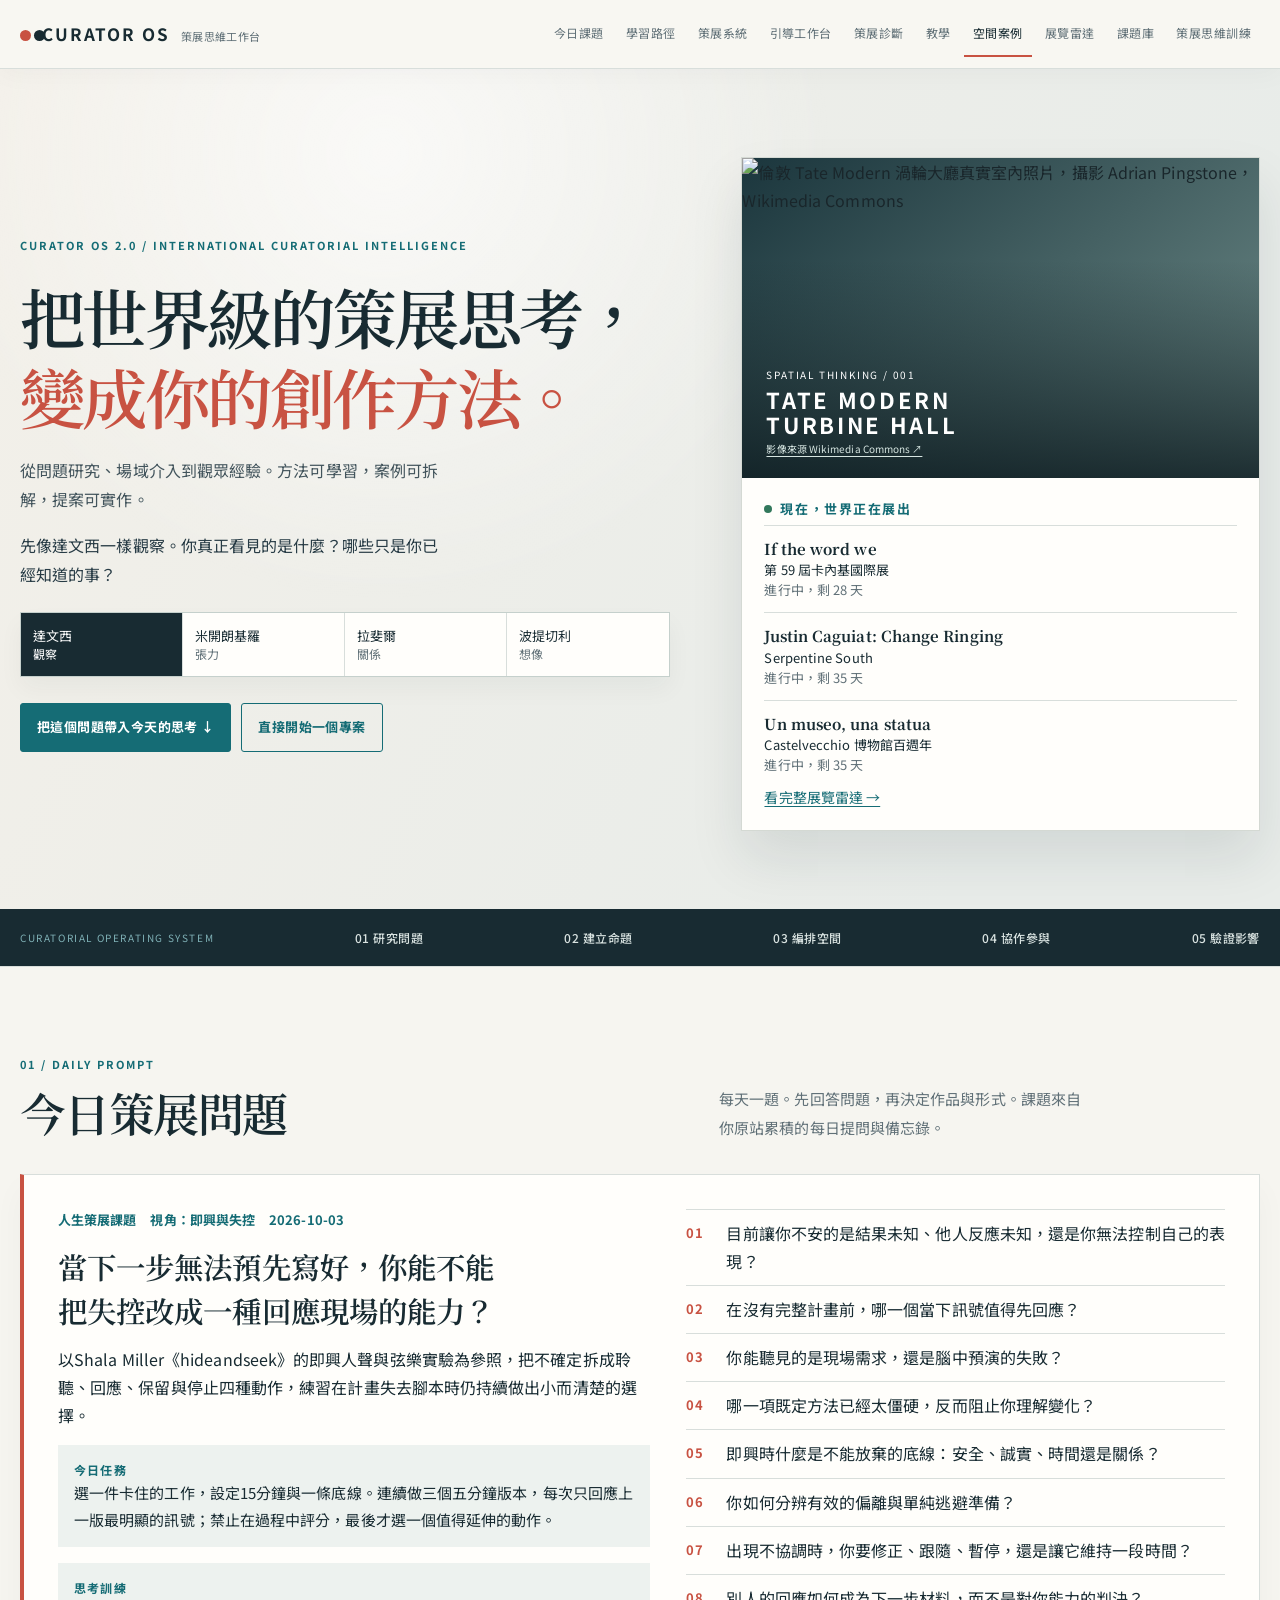
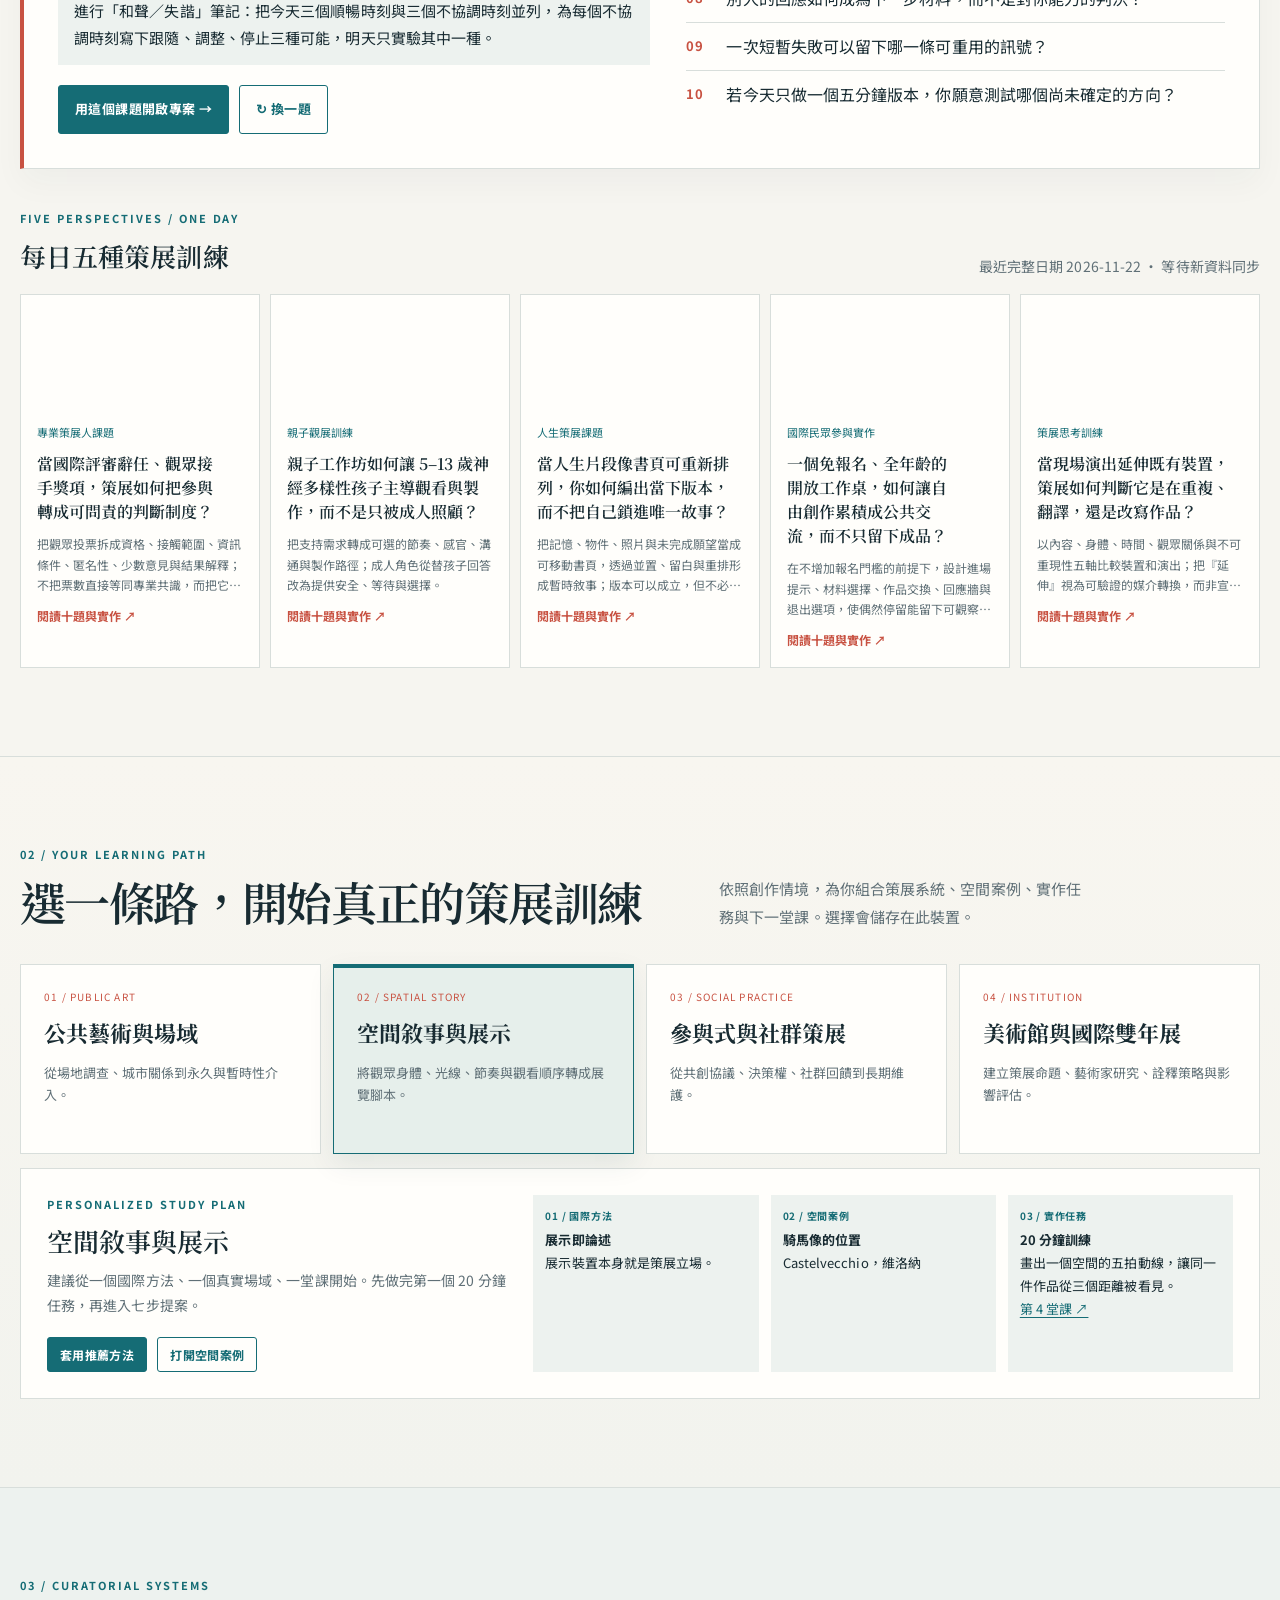
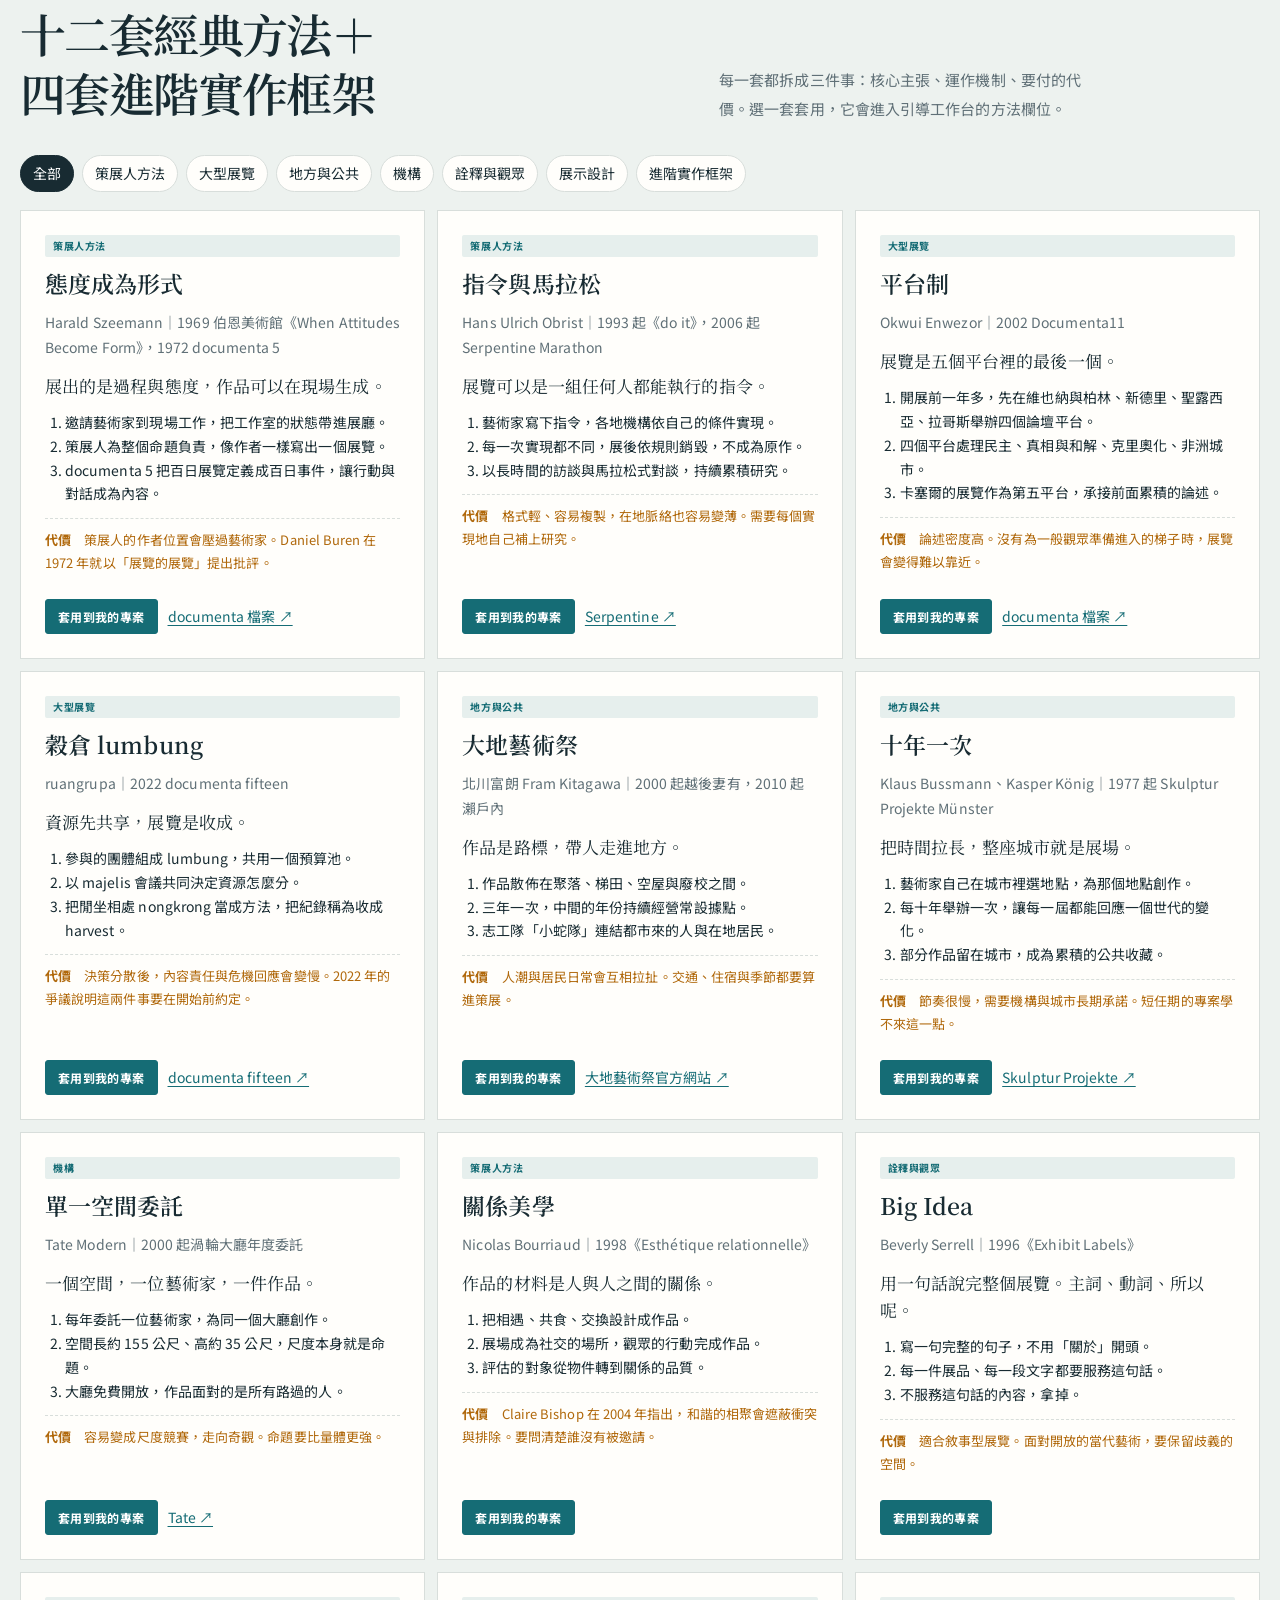
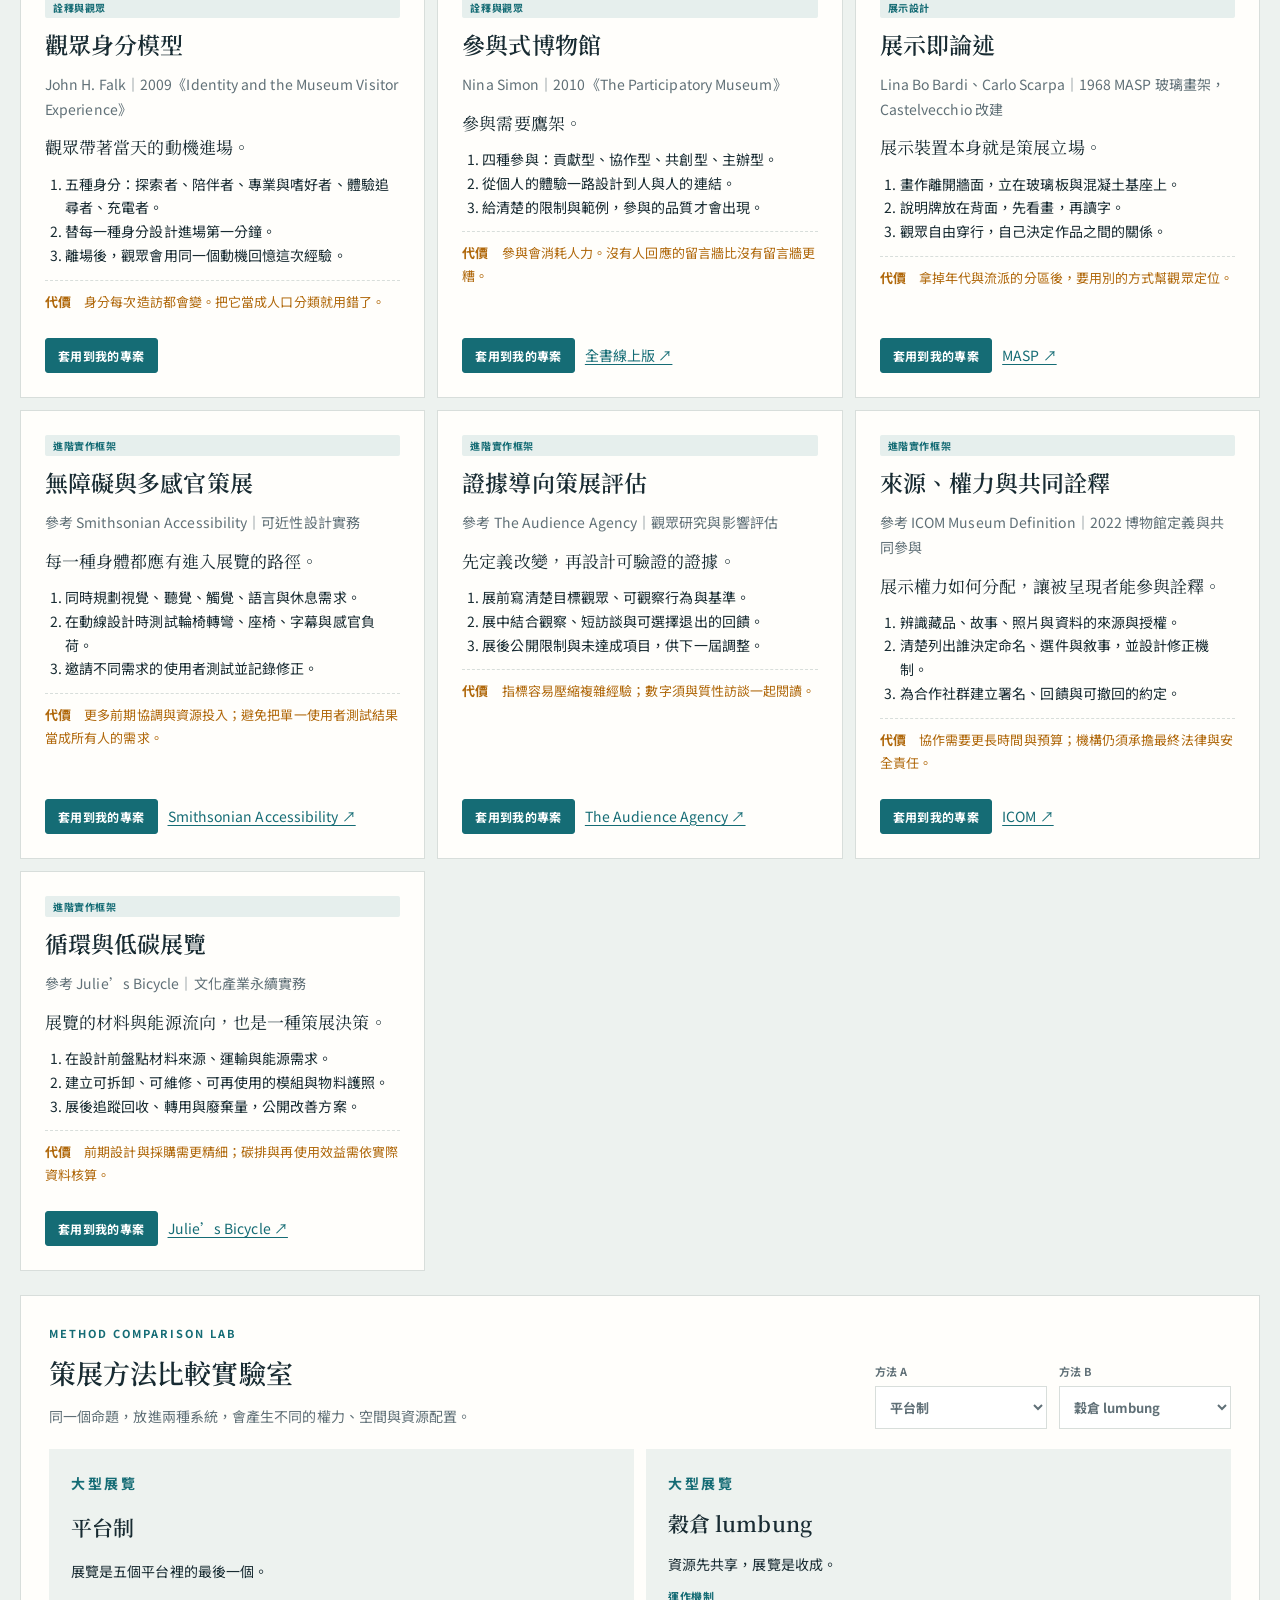
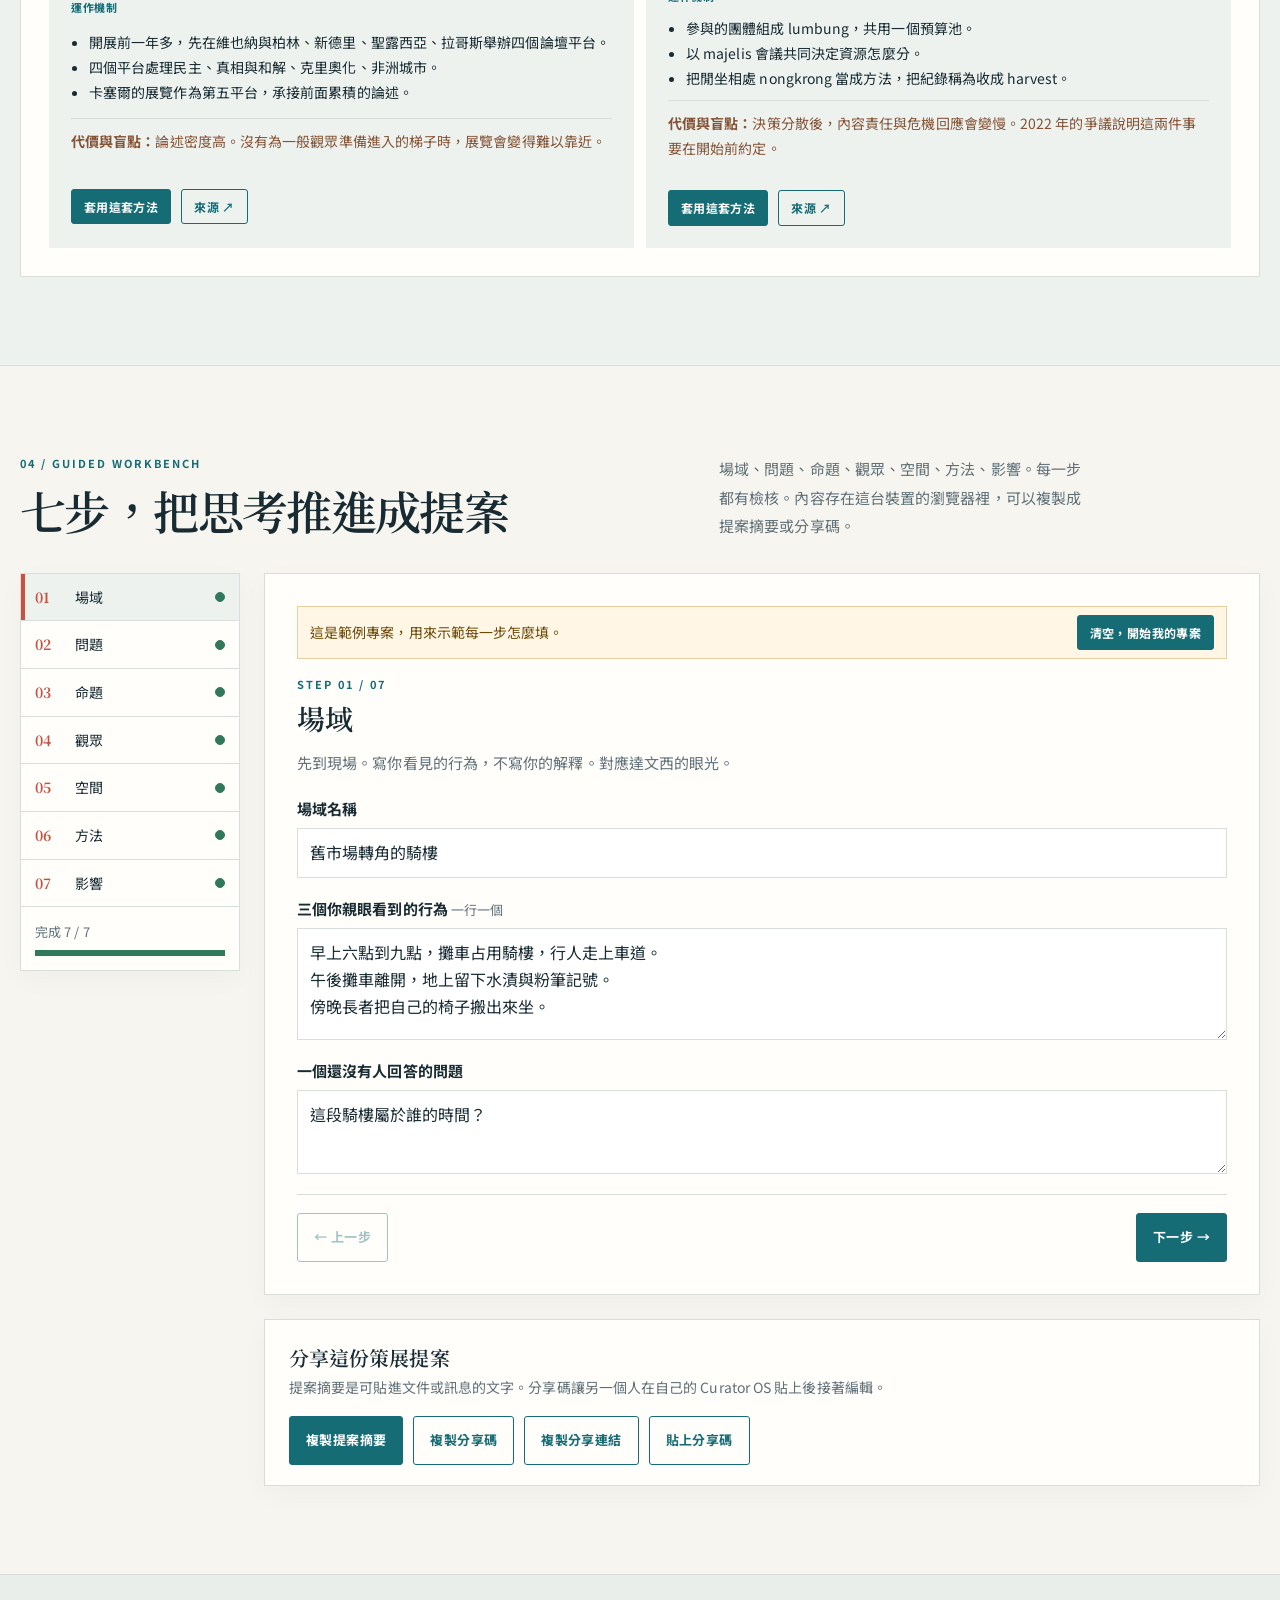
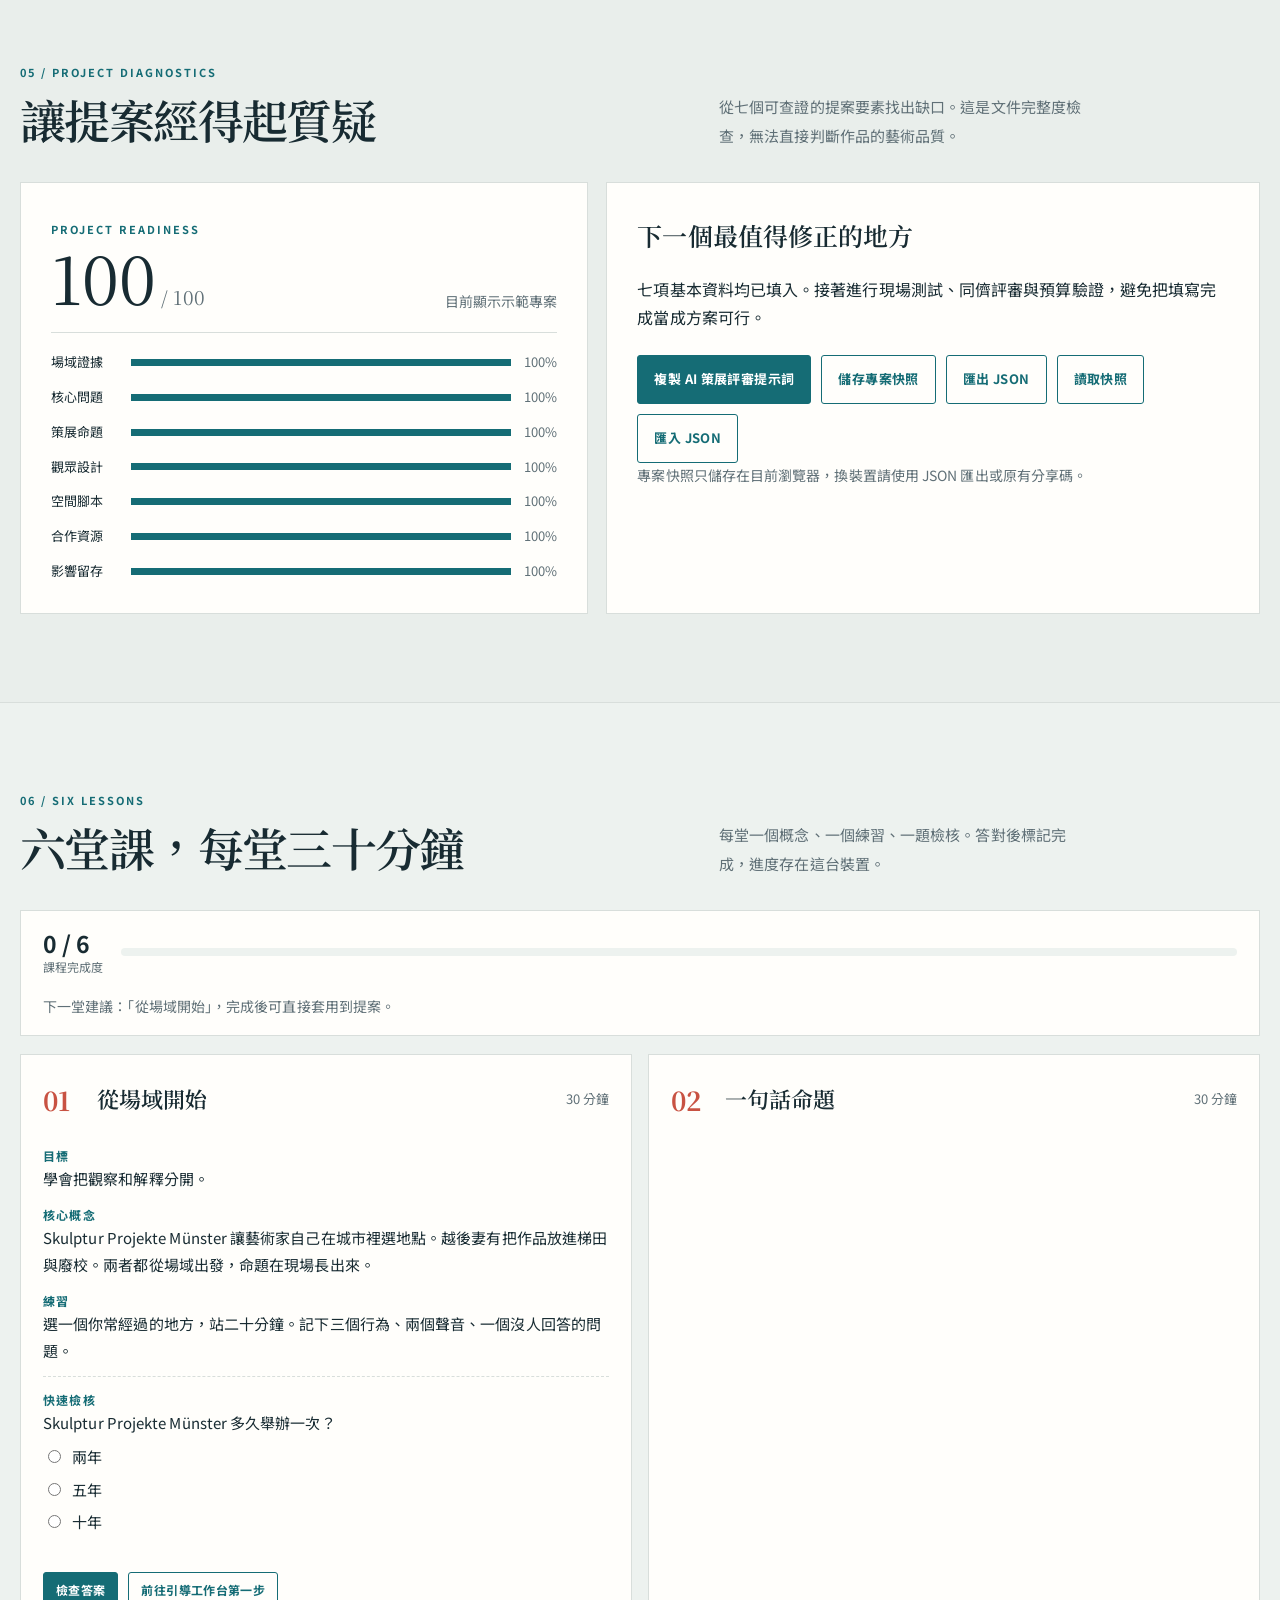
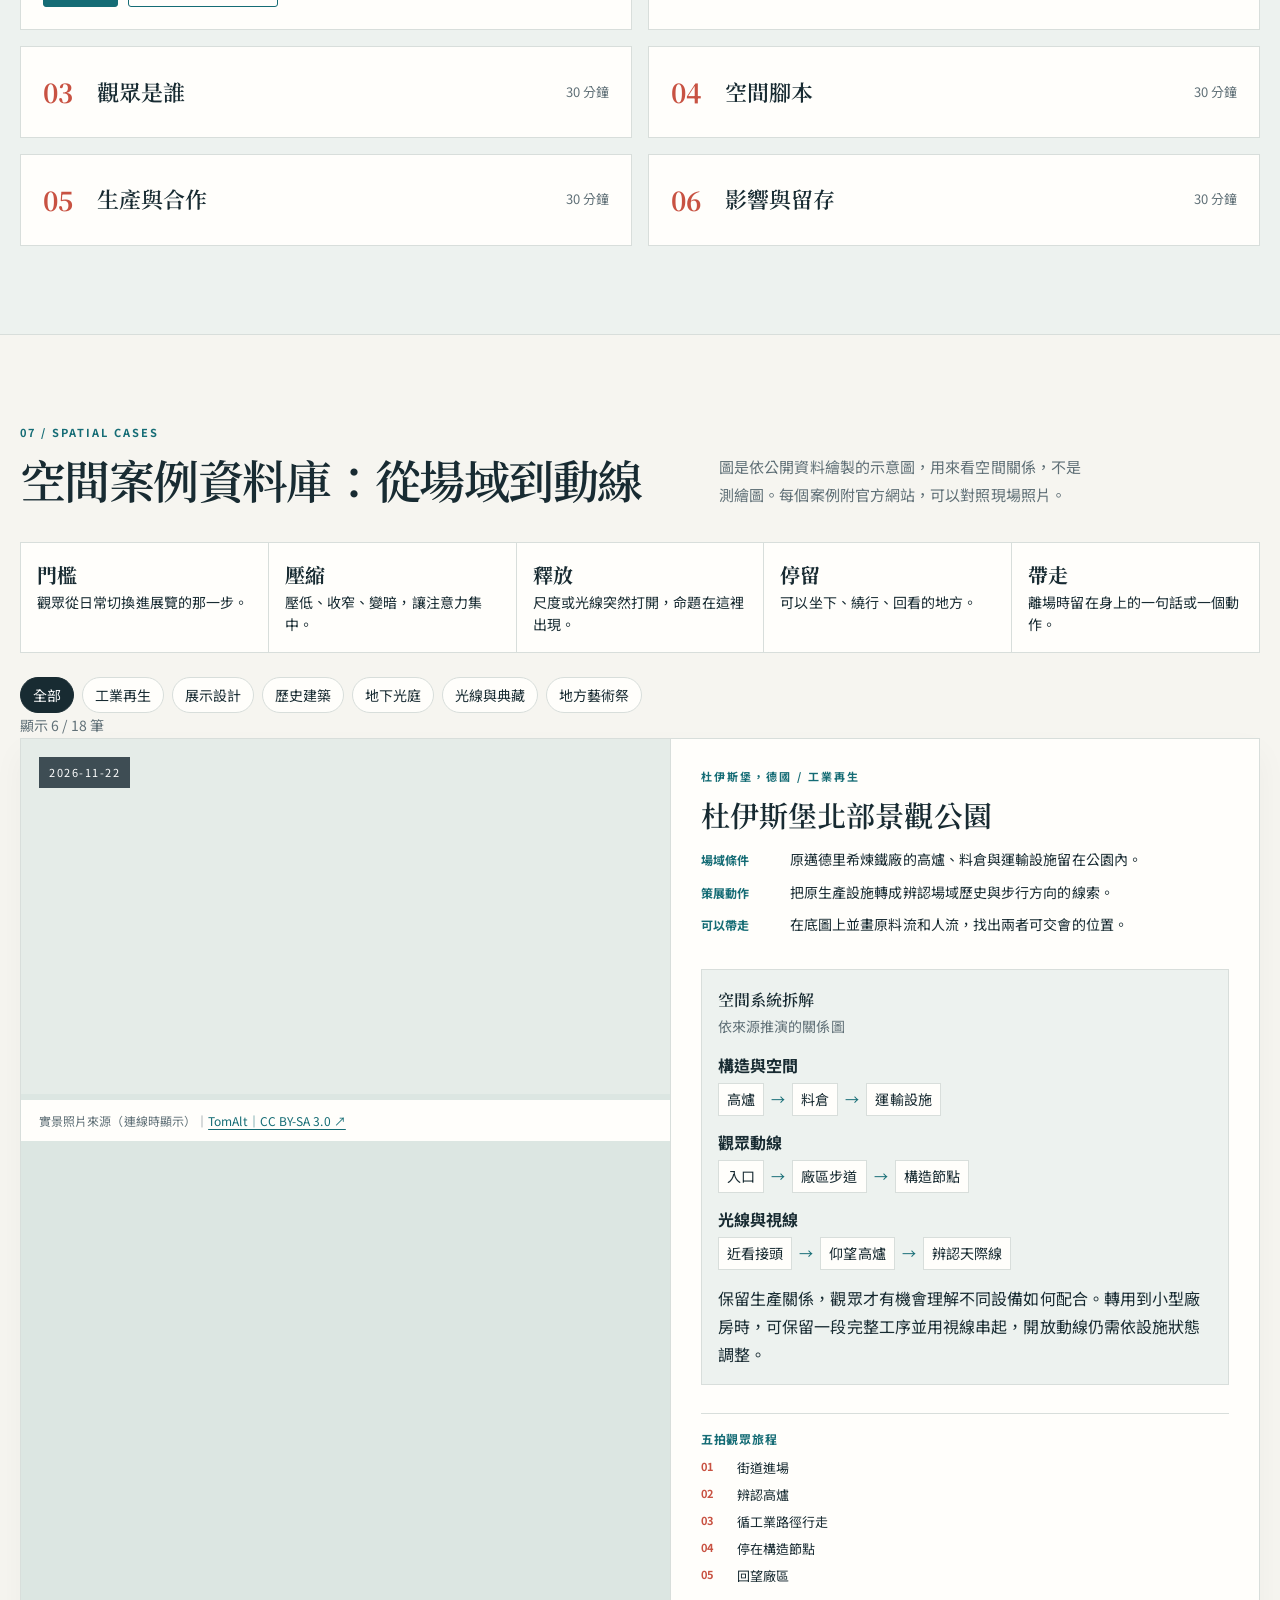
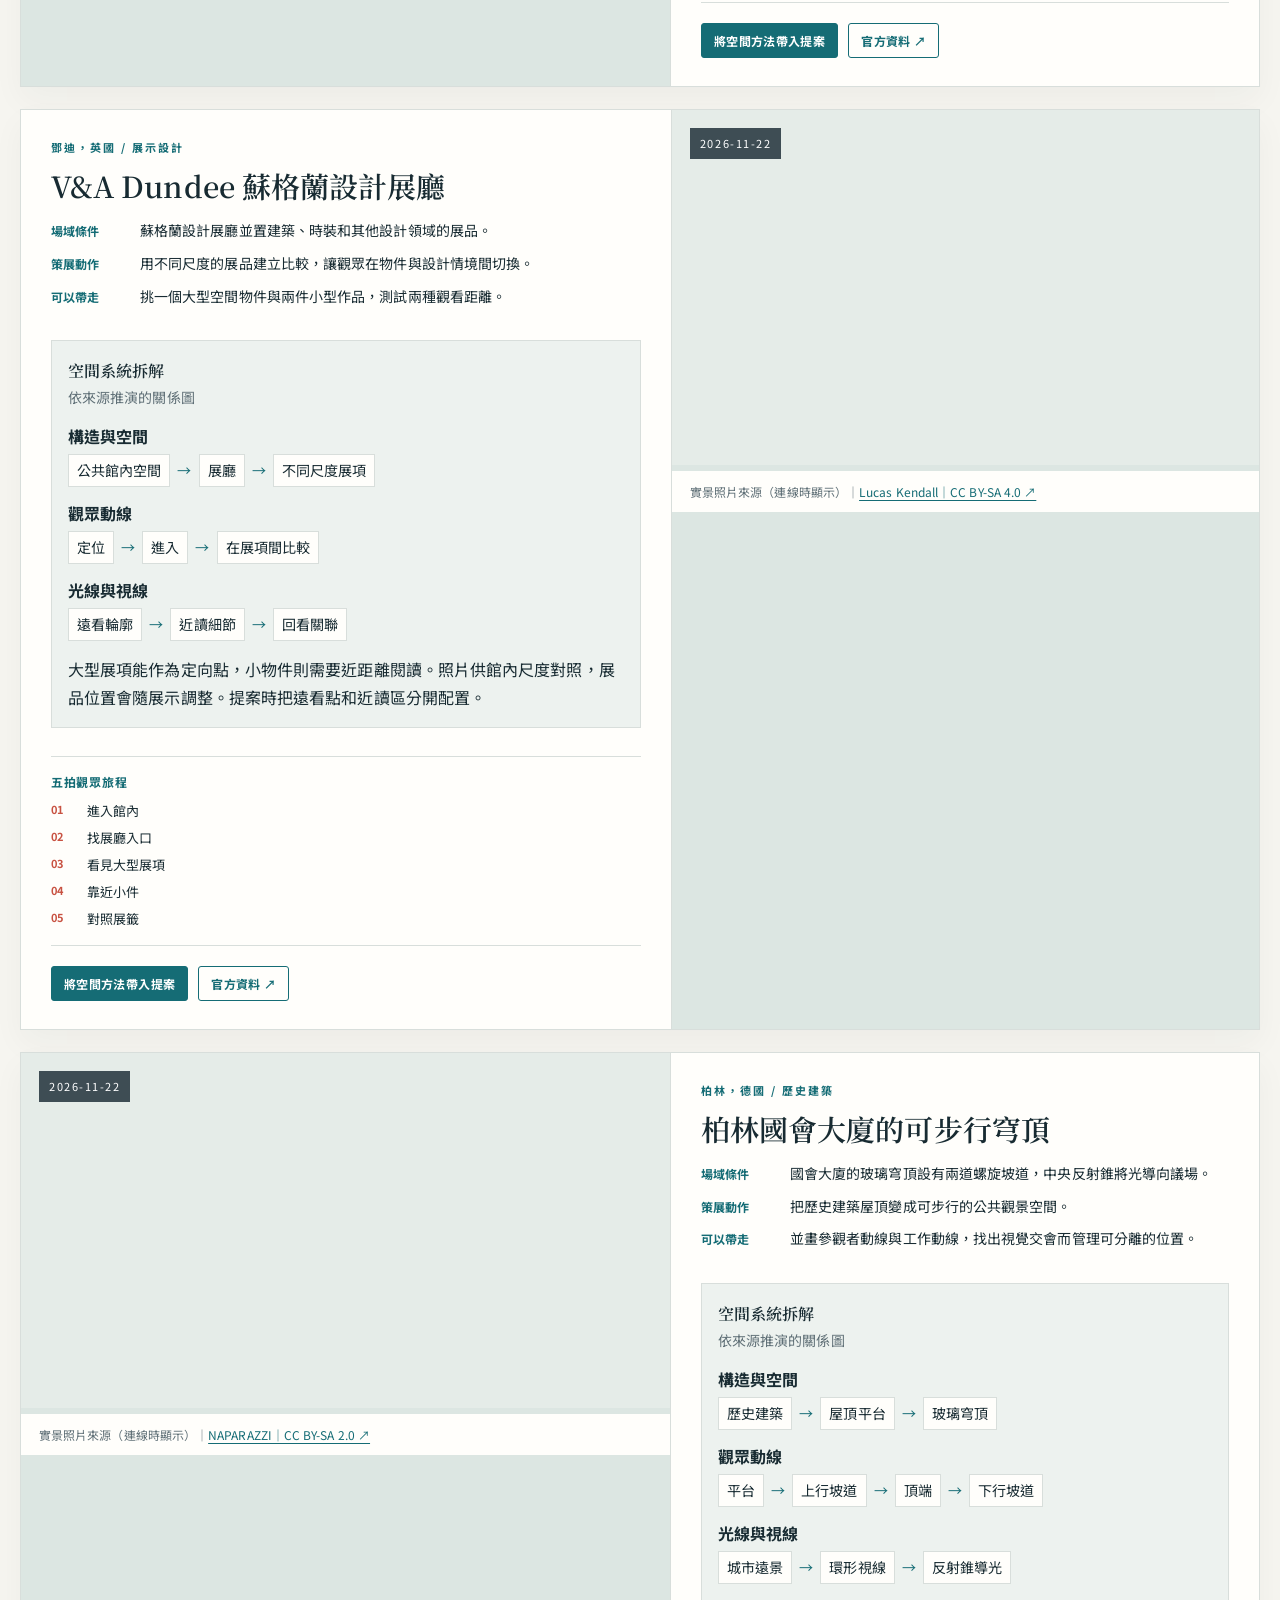
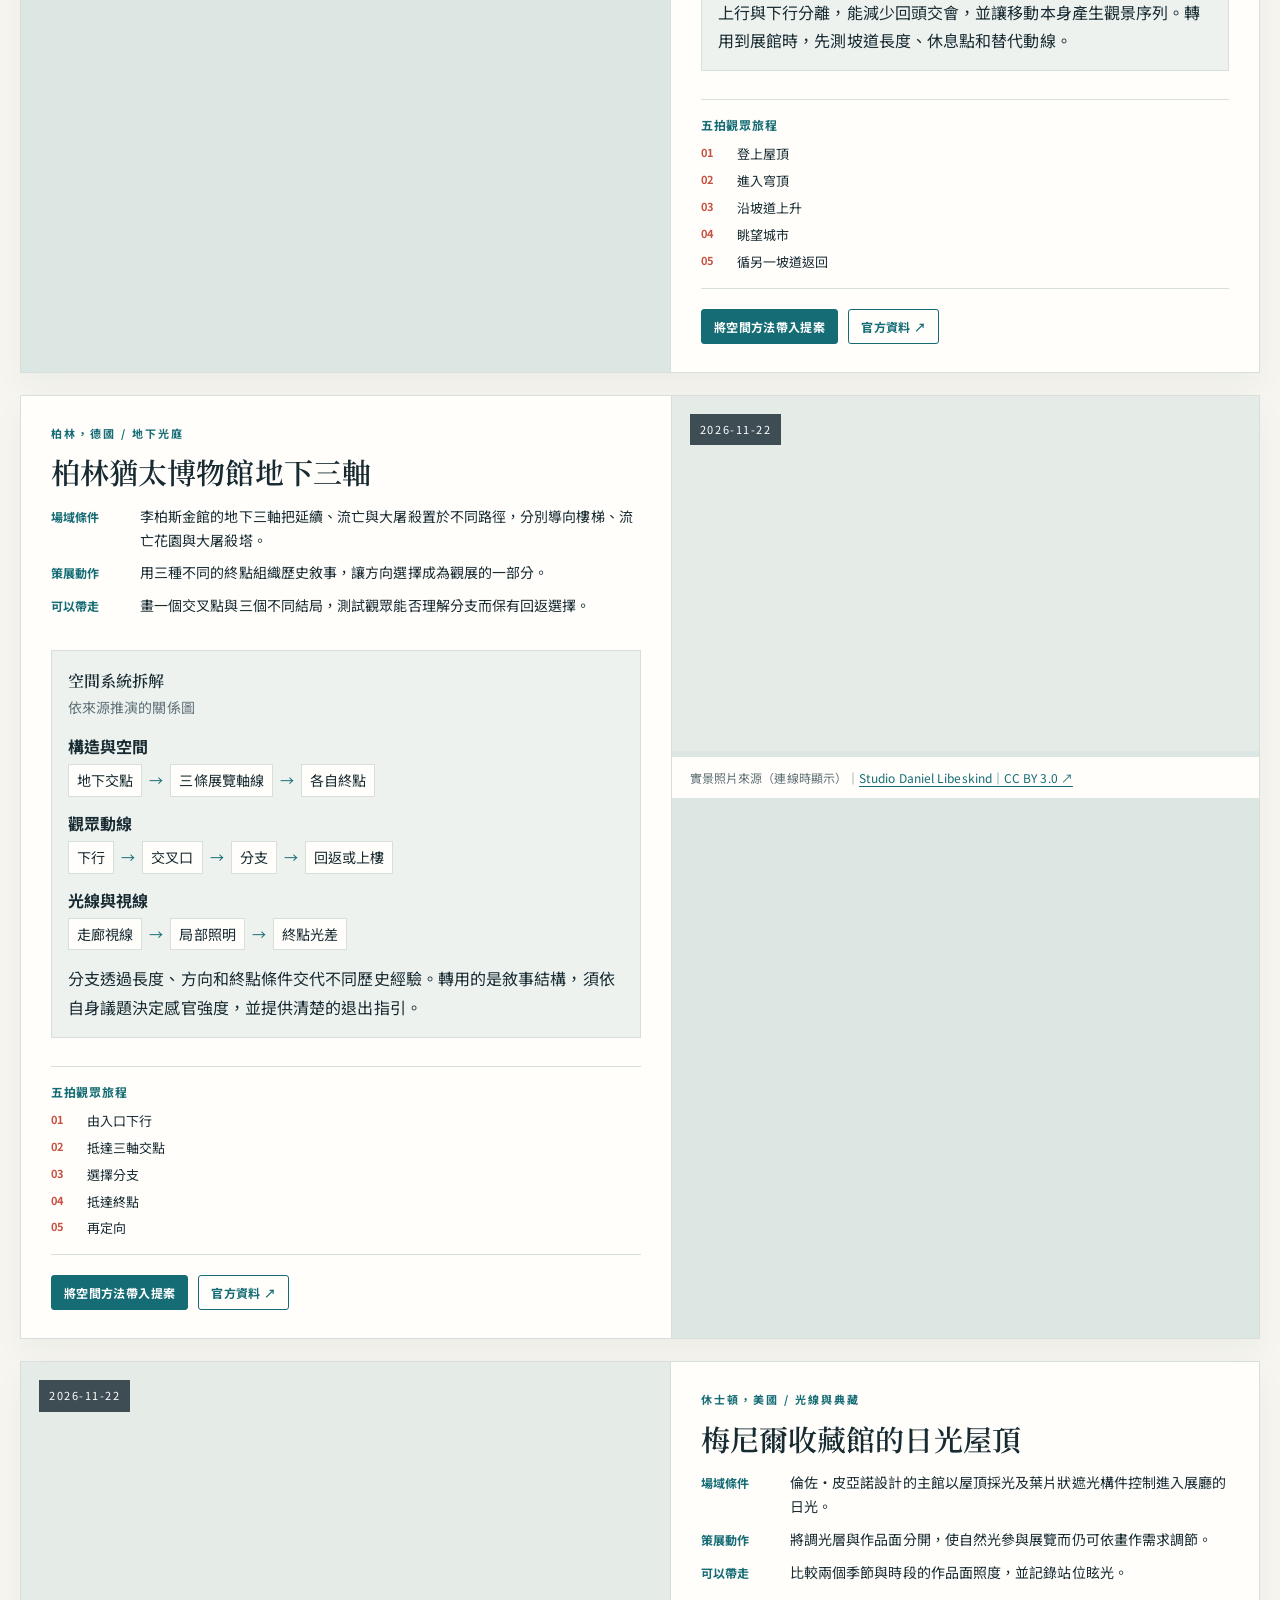
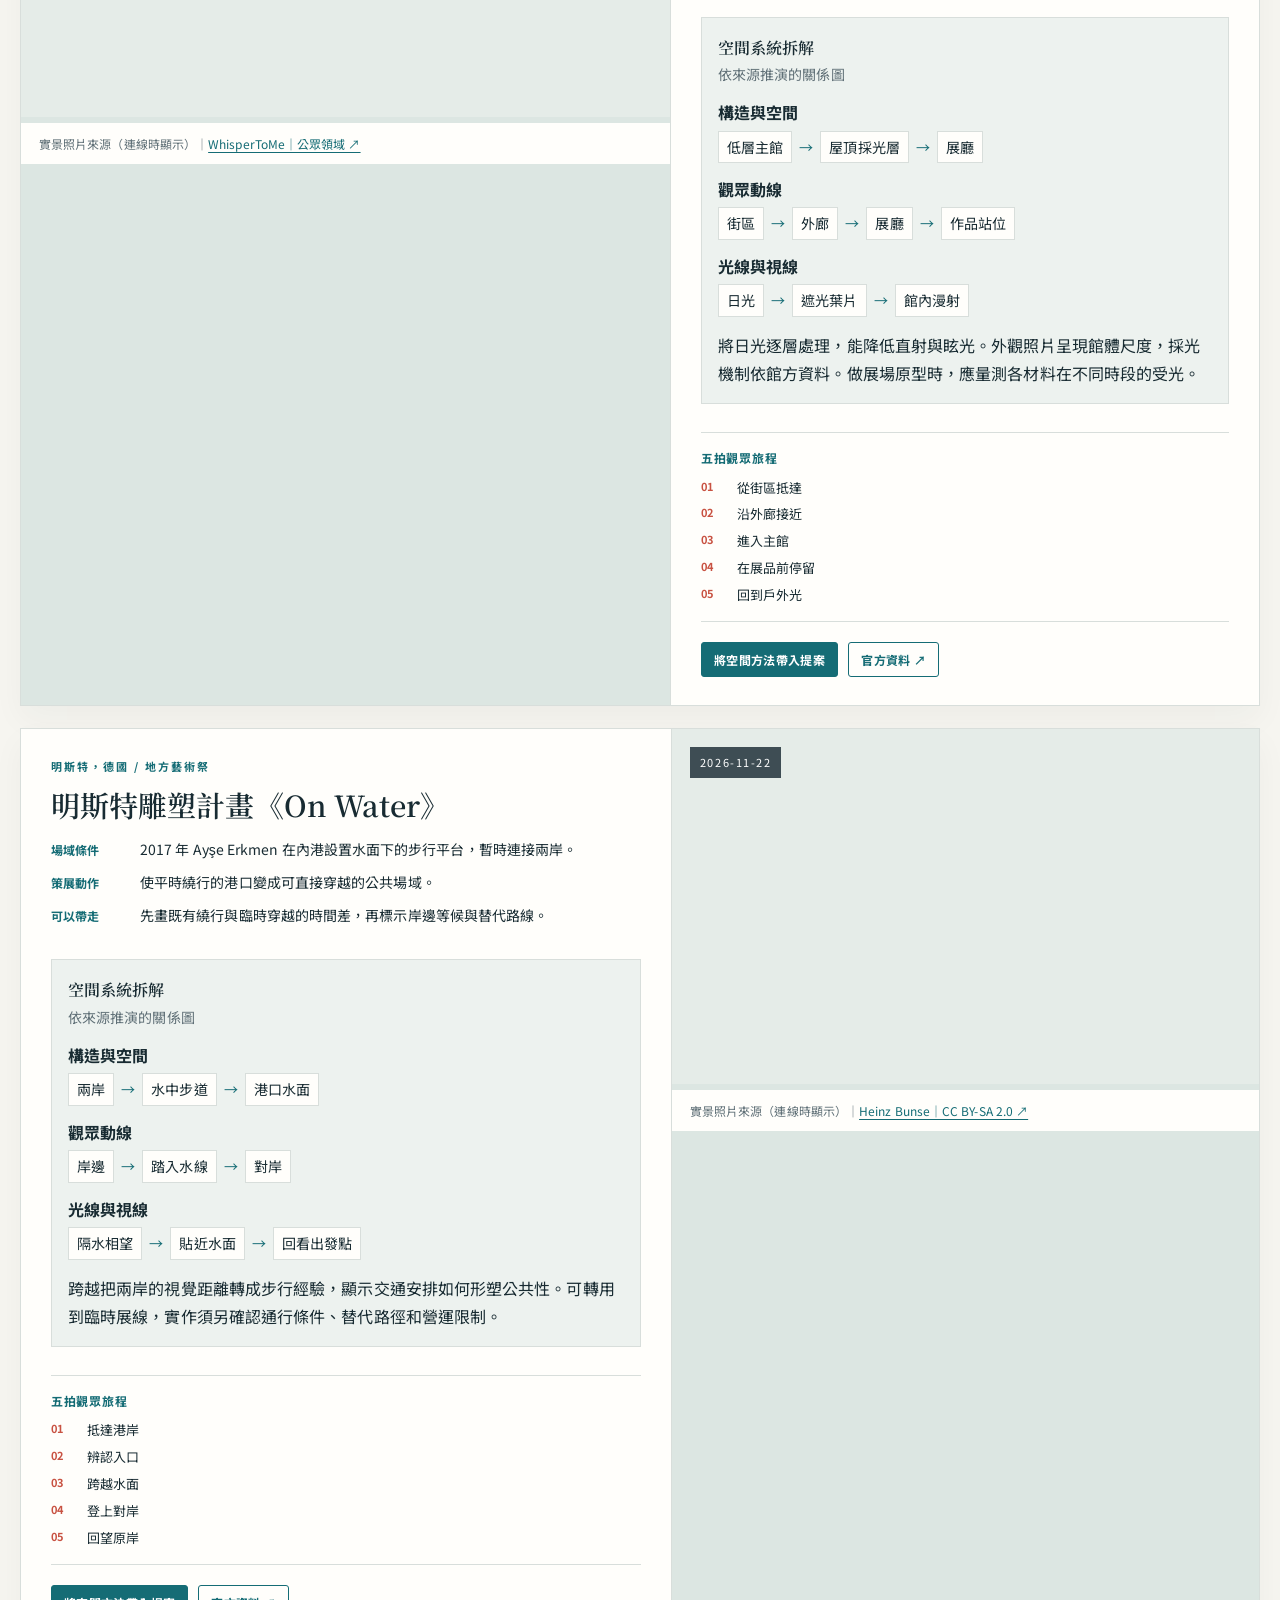
==== commit 7cb27eed: "Add five curator tasks for 2026-11-22" ====
--- a/index.html
+++ b/index.html
@@ -1359,6 +1359,36 @@
 
   /* Daily five-question curriculum; latest complete day is clearly distinguished from today. */
   var DAILY_CASES={
+    "daily-2026-11-22-curator": {
+      "image": "https://static.labiennale.org/files/styles/seo_thumbnail/public/labiennale/2026/750x500/pubblico-giardini-.jpg?itok=0VYfI-md",
+      "case": "La Biennale di Venezia｜Biennale Arte 2026 Visitors’ Lions",
+      "source": "https://www.labiennale.org/en/news/two-visitors%E2%80%99-lions-have-been-established-biennale-arte-2026",
+      "notion": "https://app.notion.com/p/41f34a20271a813fa4f4e53f61e7a837"
+    },
+    "daily-2026-11-22-thinking": {
+      "image": "https://static.labiennale.org/files/styles/seo_thumbnail/public/arte/2026/600x600/performances-lectures-13-22-nov.jpg?itok=7alBE4Lj",
+      "case": "La Biennale di Venezia｜Laurie Anderson, In This World",
+      "source": "https://www.labiennale.org/en/agenda/laurie-anderson-world",
+      "notion": "https://app.notion.com/p/41f34a20271a814784aaeac3e9d1c89a"
+    },
+    "daily-2026-11-22-participation": {
+      "image": "https://www.nga.gov/sites/default/files/styles/16x9__image_scale__xl/public/2026-10/plep-24573-030.jpg?itok=2rXv87kO",
+      "case": "National Gallery of Art｜Open Studio",
+      "source": "https://www.nga.gov/calendar/open-studio?evd=202611221500",
+      "notion": "https://app.notion.com/p/41f34a20271a81b887afe245e0bf446d"
+    },
+    "daily-2026-11-22-family": {
+      "image": "https://cdn.sanity.io/images/cctd4ker/production/7273f97b33e85bc493dd2f7c5ff3a846d50adb93-5120x2880.jpg?w=600&q=75&auto=format",
+      "case": "The Metropolitan Museum of Art｜Discoveries (Ages 5–13)—Radical Rendering",
+      "source": "https://www.metmuseum.org/visit-guides/accessibility/programs-and-resources",
+      "notion": "https://app.notion.com/p/41f34a20271a814c8ad6faf5baff0ed9"
+    },
+    "daily-2026-11-22-life": {
+      "image": "https://www.moma.org/d/assets/[base64]/yuchen-for-MoMA_in-a-dream-copy_MC.jpg?sha=7ae26c21345520ca",
+      "case": "The Museum of Modern Art｜Creativity Lab: Art of the Book",
+      "source": "https://www.moma.org/calendar/exhibitions/5943",
+      "notion": "https://app.notion.com/p/41f34a20271a81908a50c5d94355e37f"
+    },
     "daily-2026-11-21-curator": {
       "image": "https://static.labiennale.org/files/styles/seo_thumbnail/public/arte/2026/600x600/performances-lectures-13-22-nov.jpg?itok=7alBE4Lj",
       "case": "La Biennale di Venezia｜Emptying the Jars of War, or How We Learned to Love Nature",
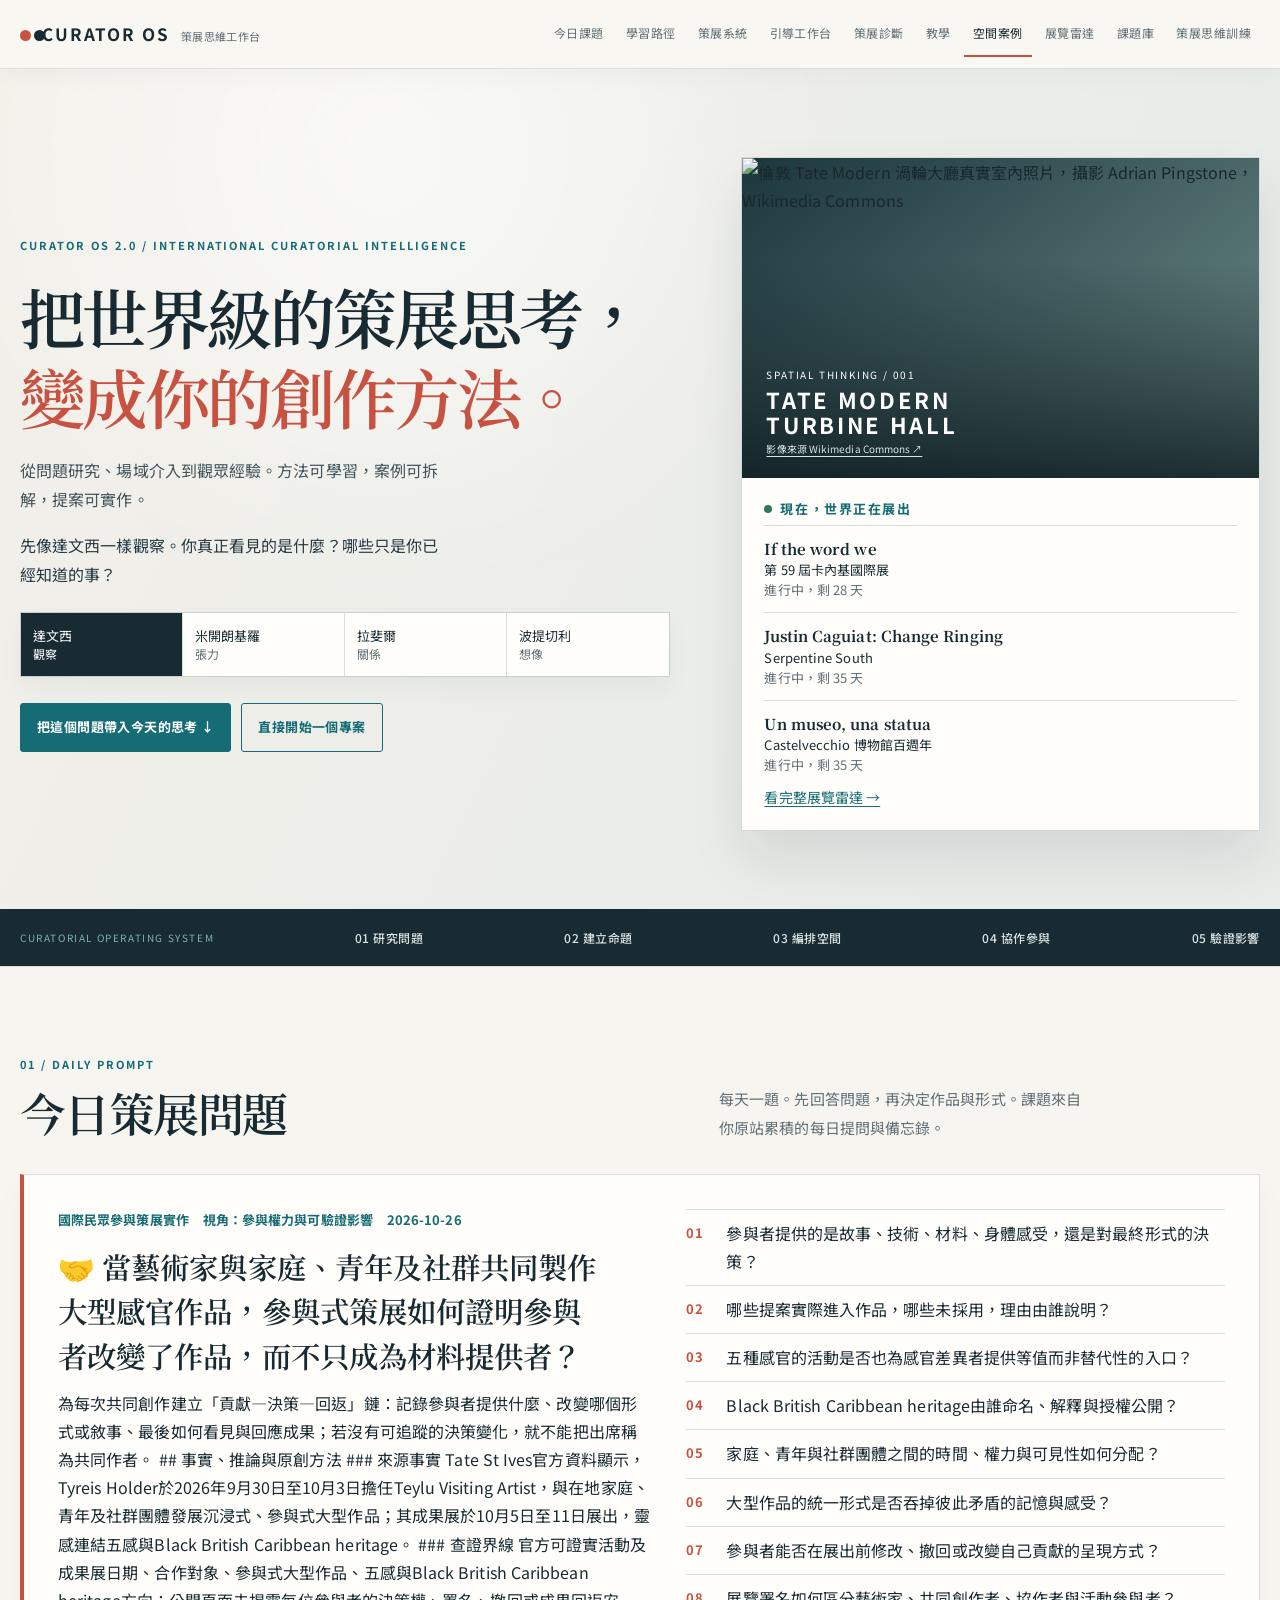
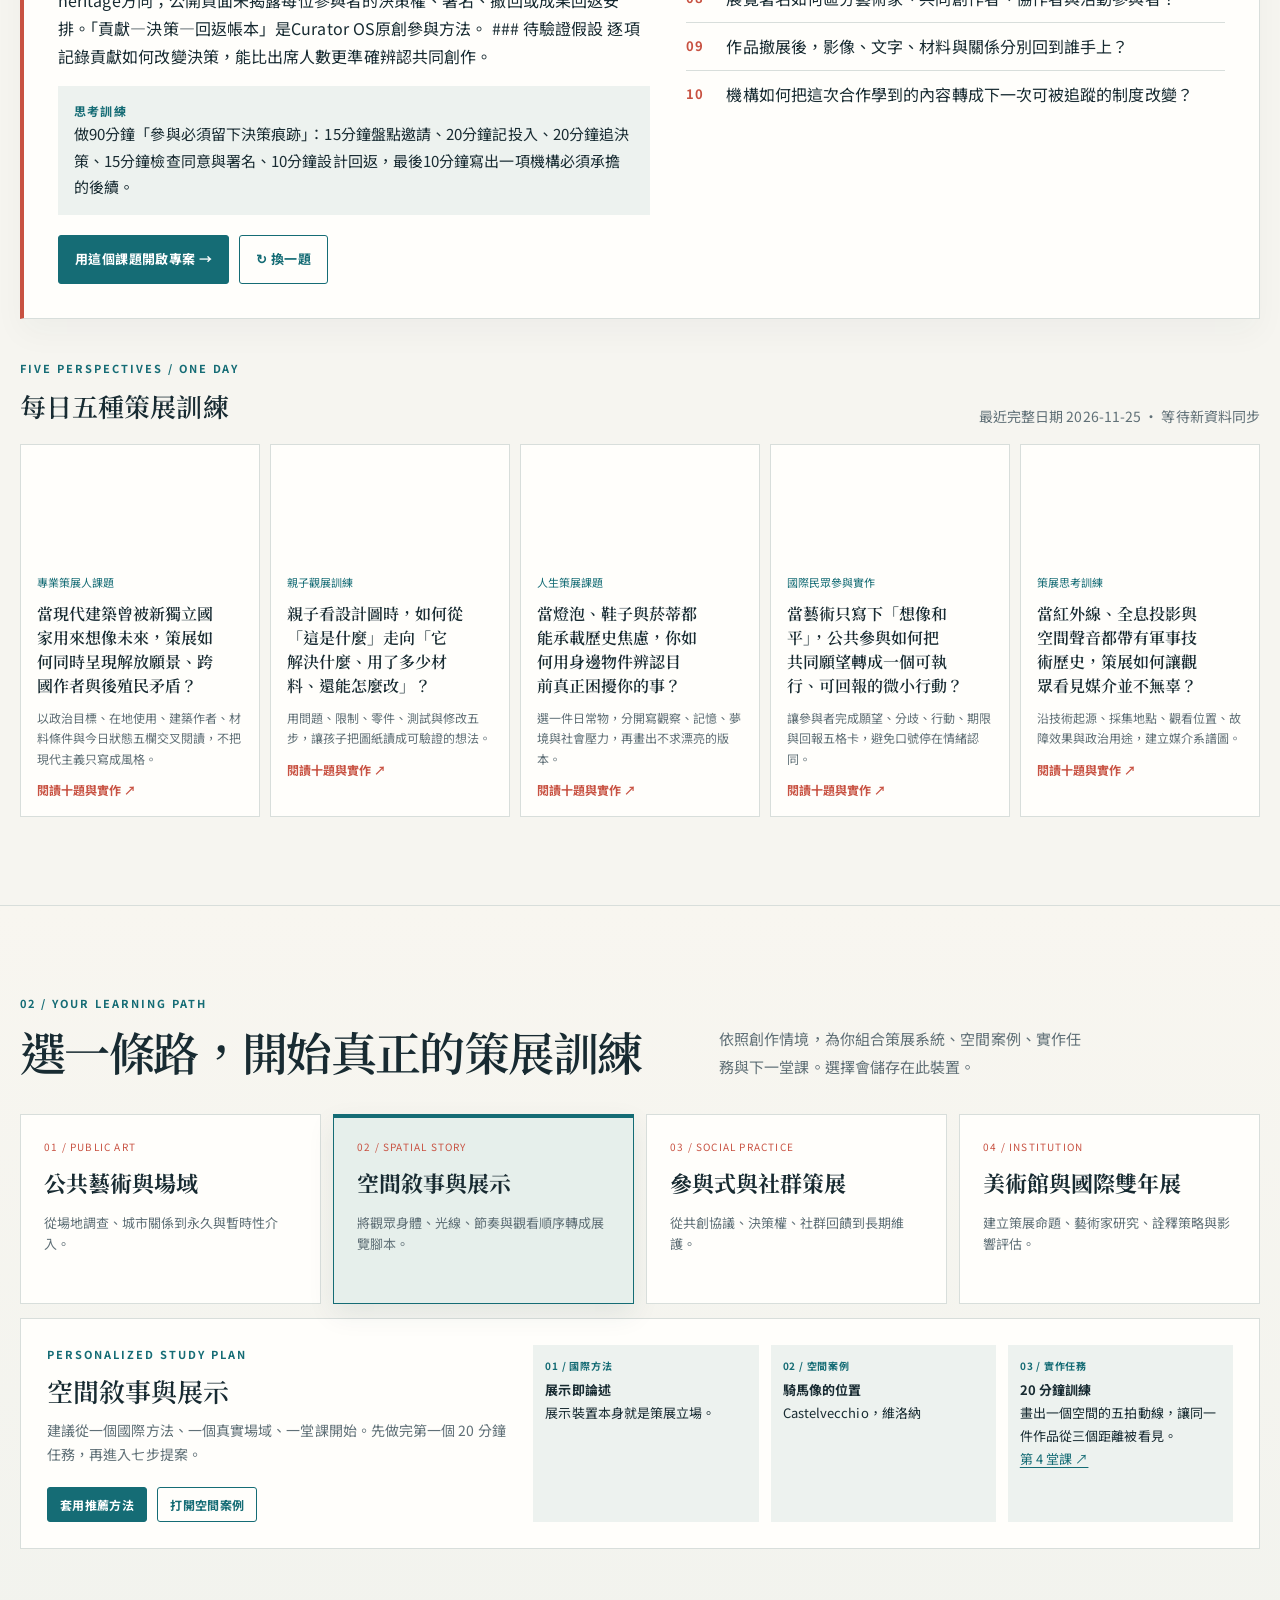
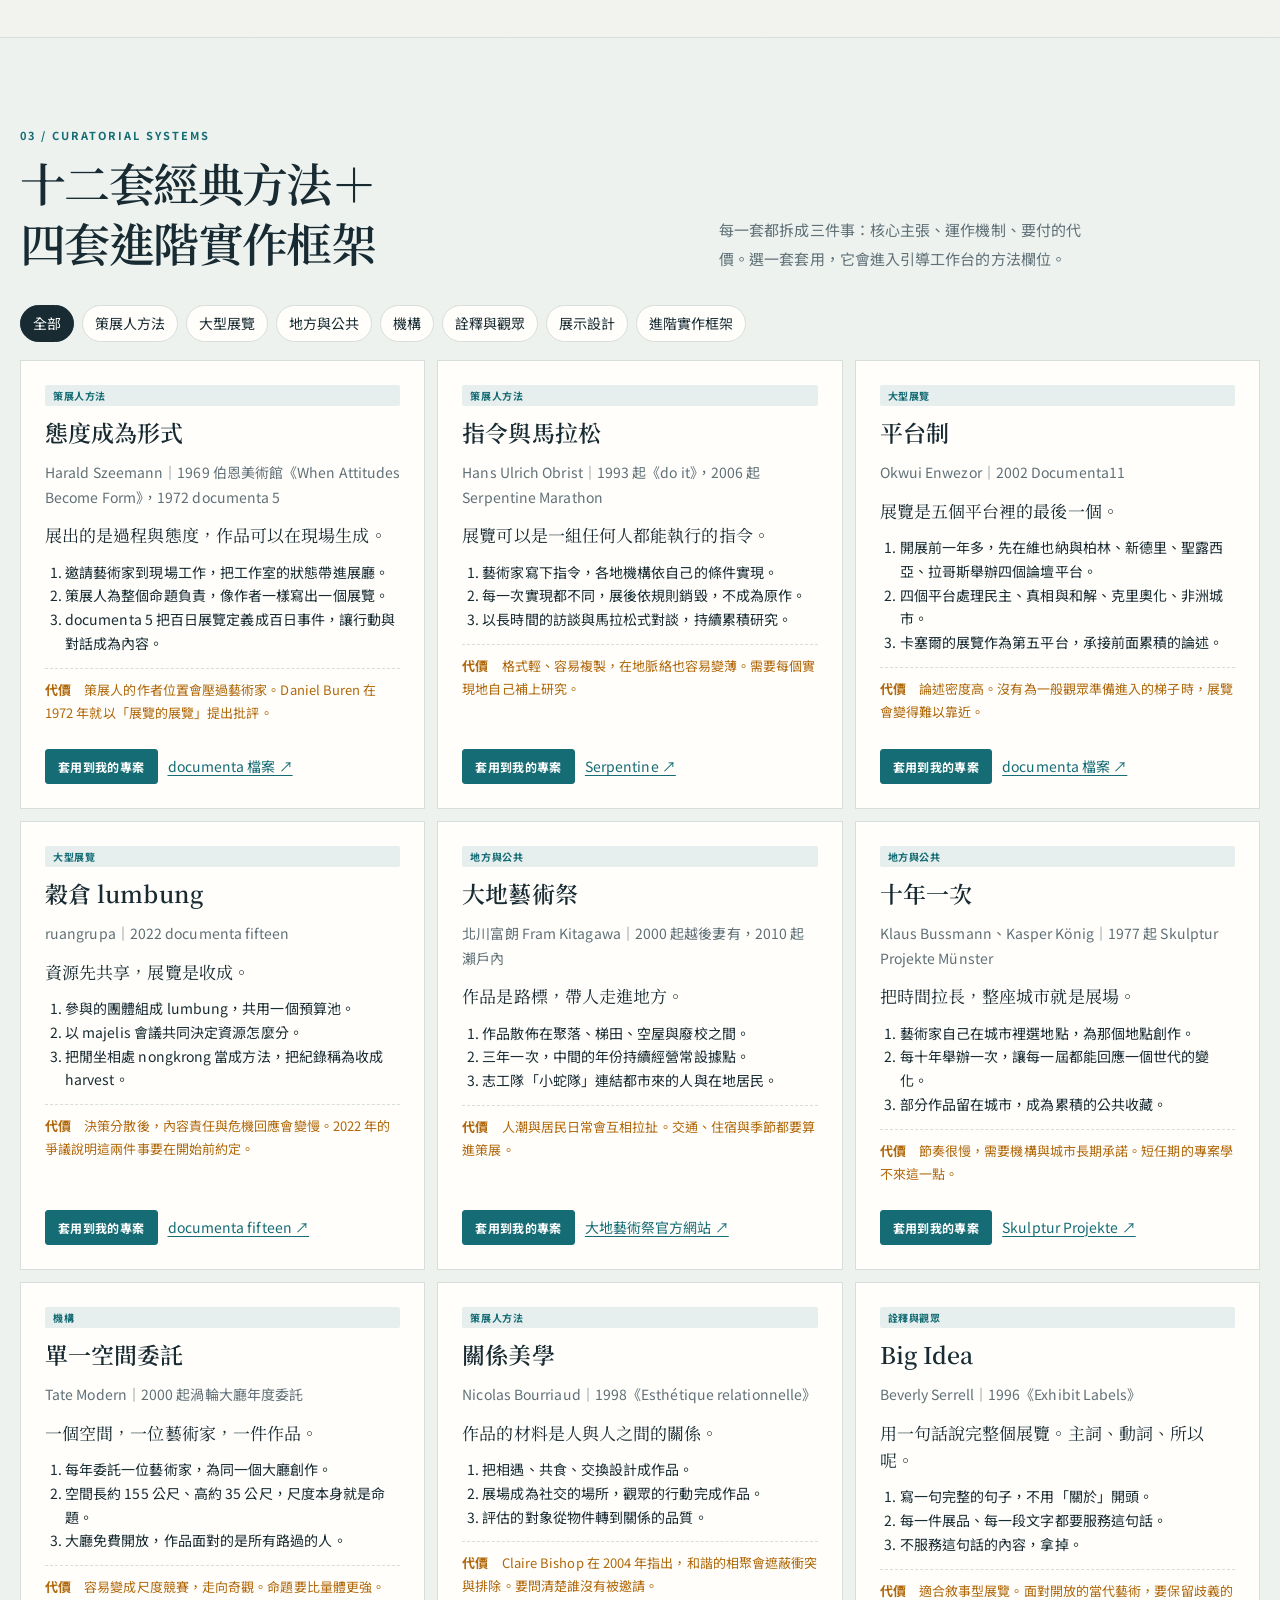
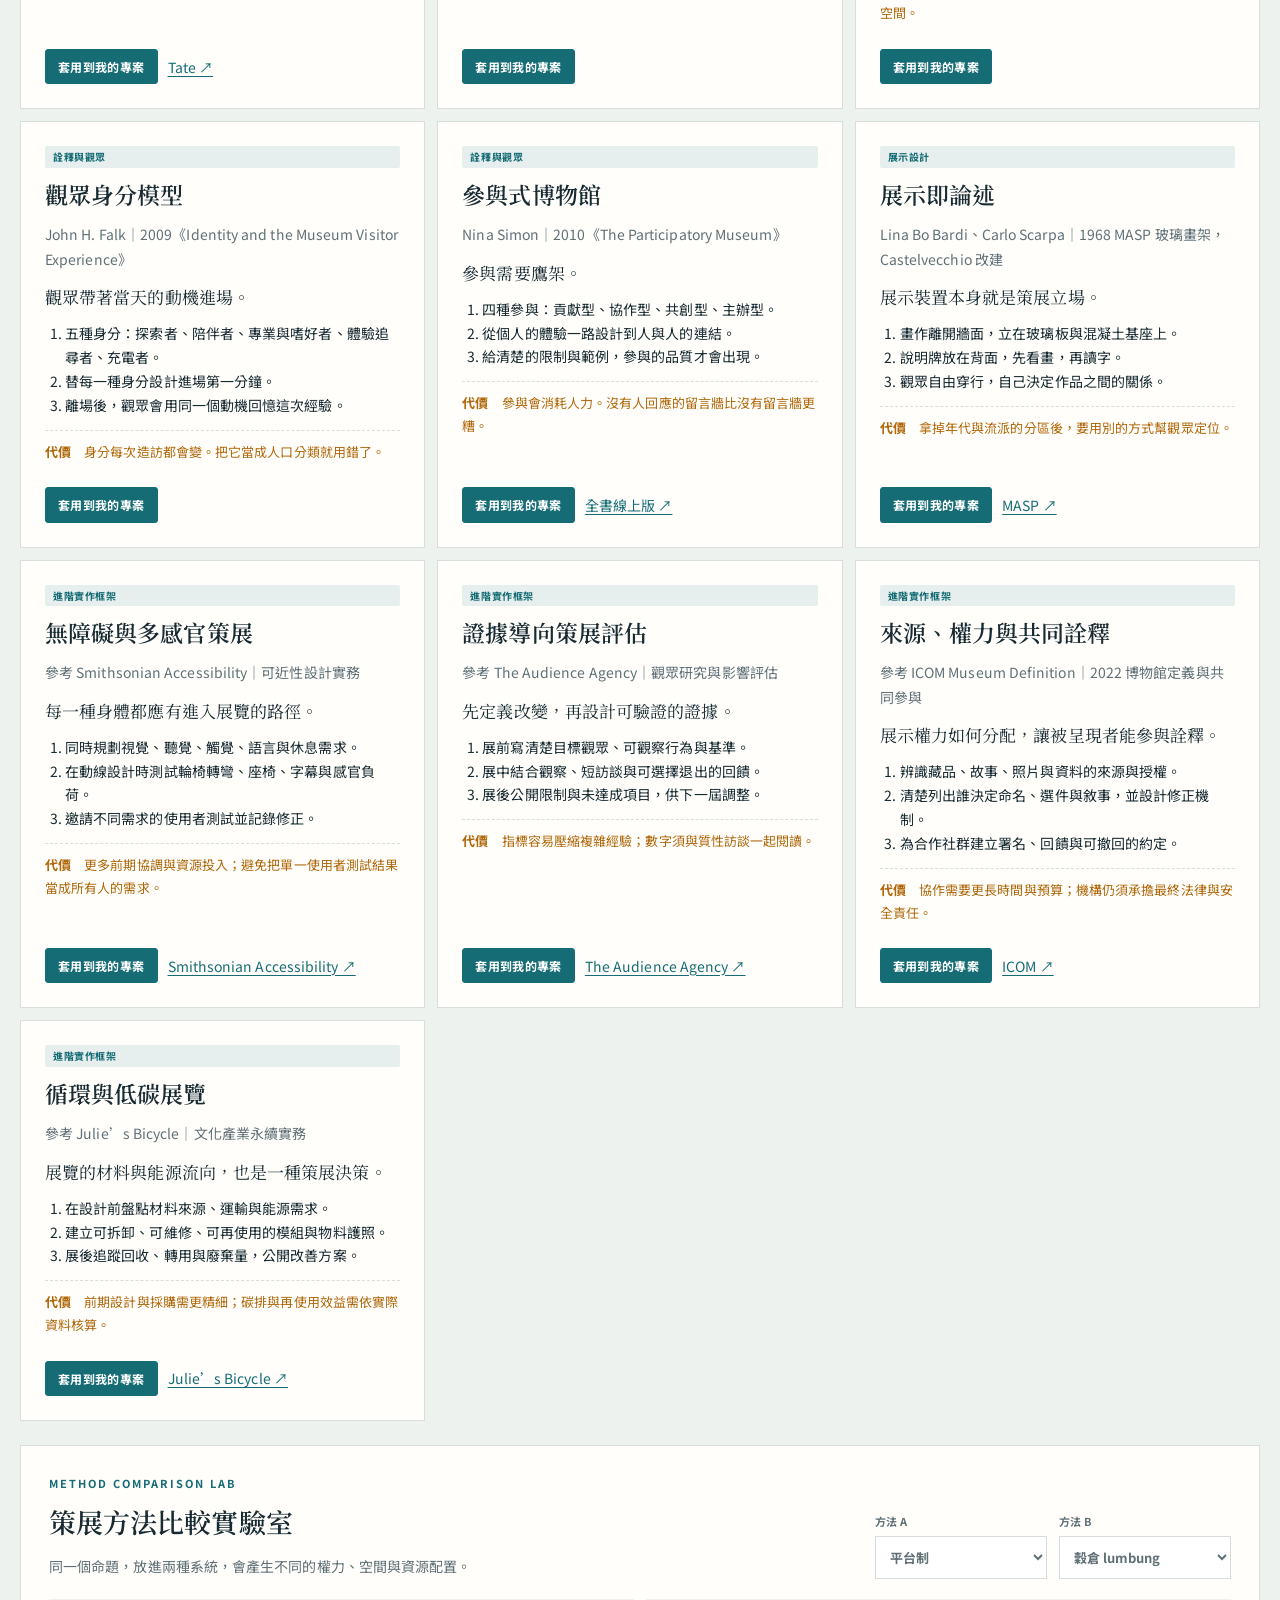
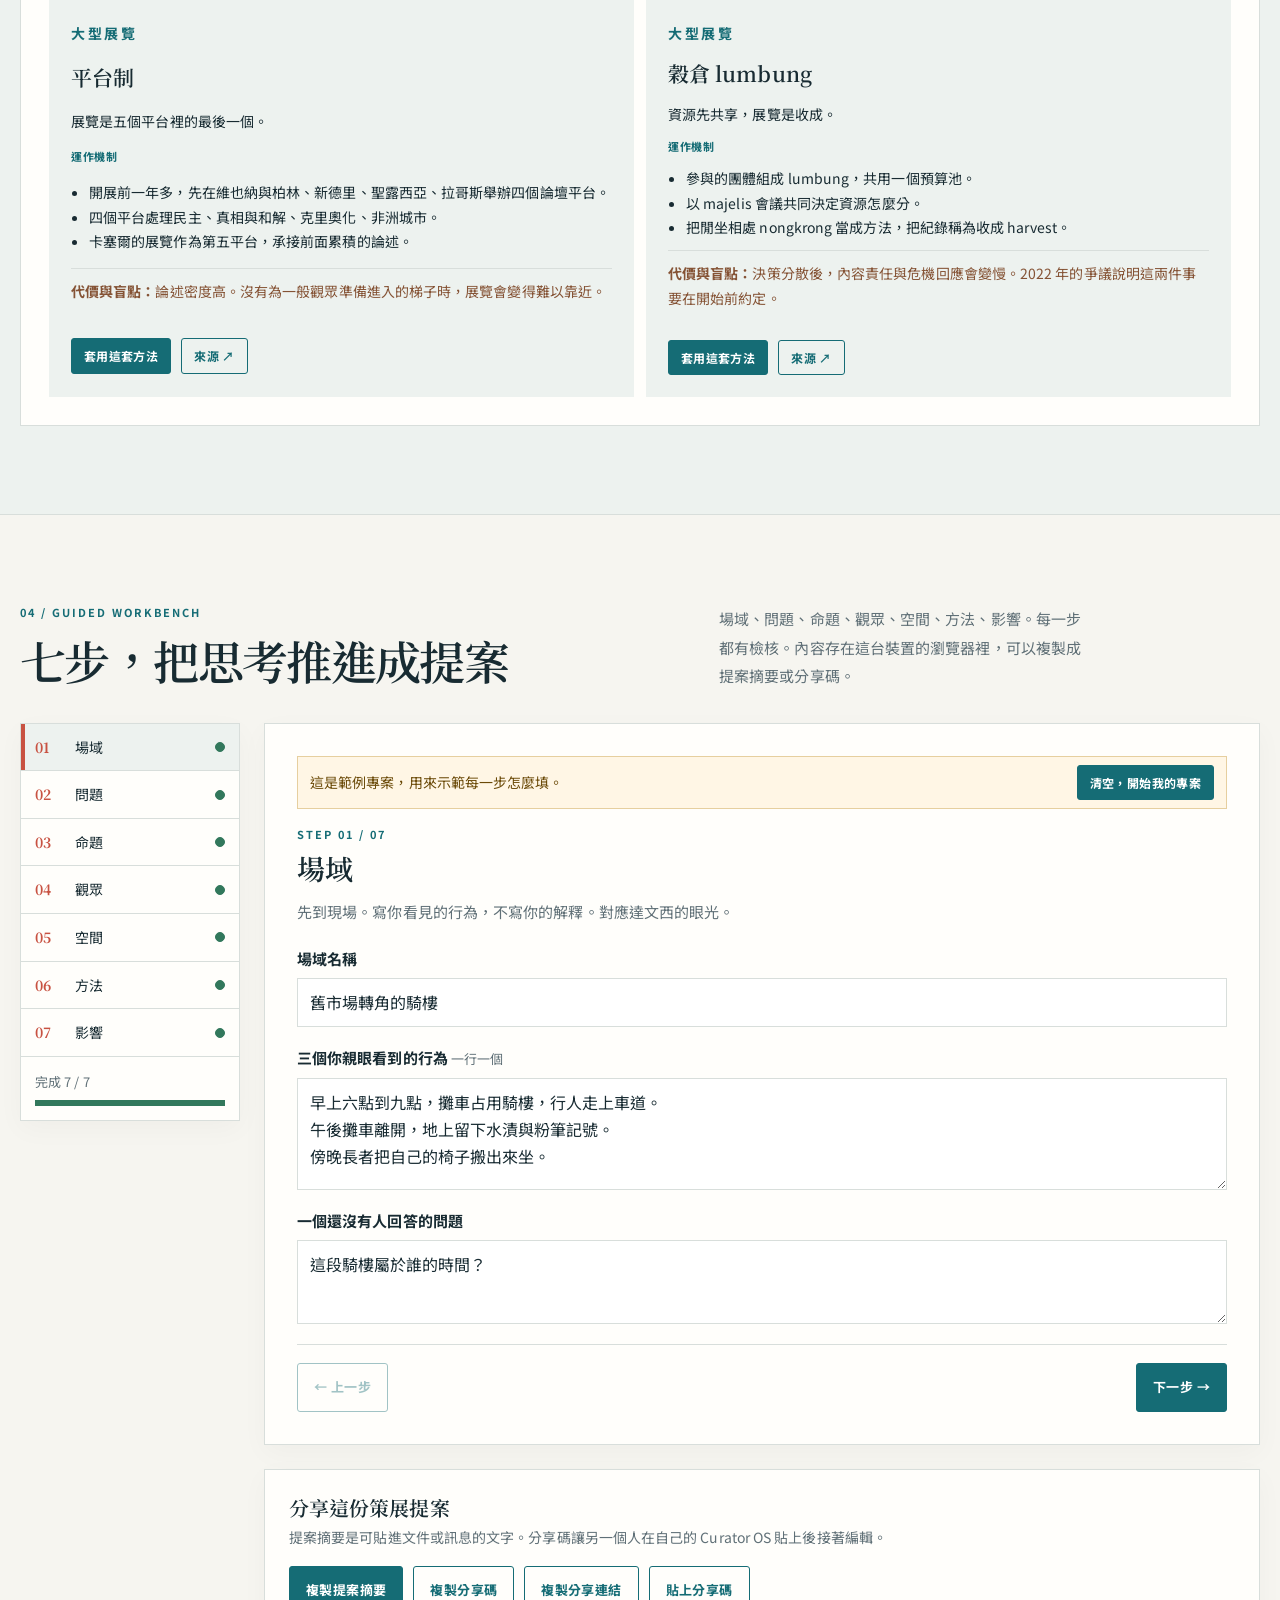
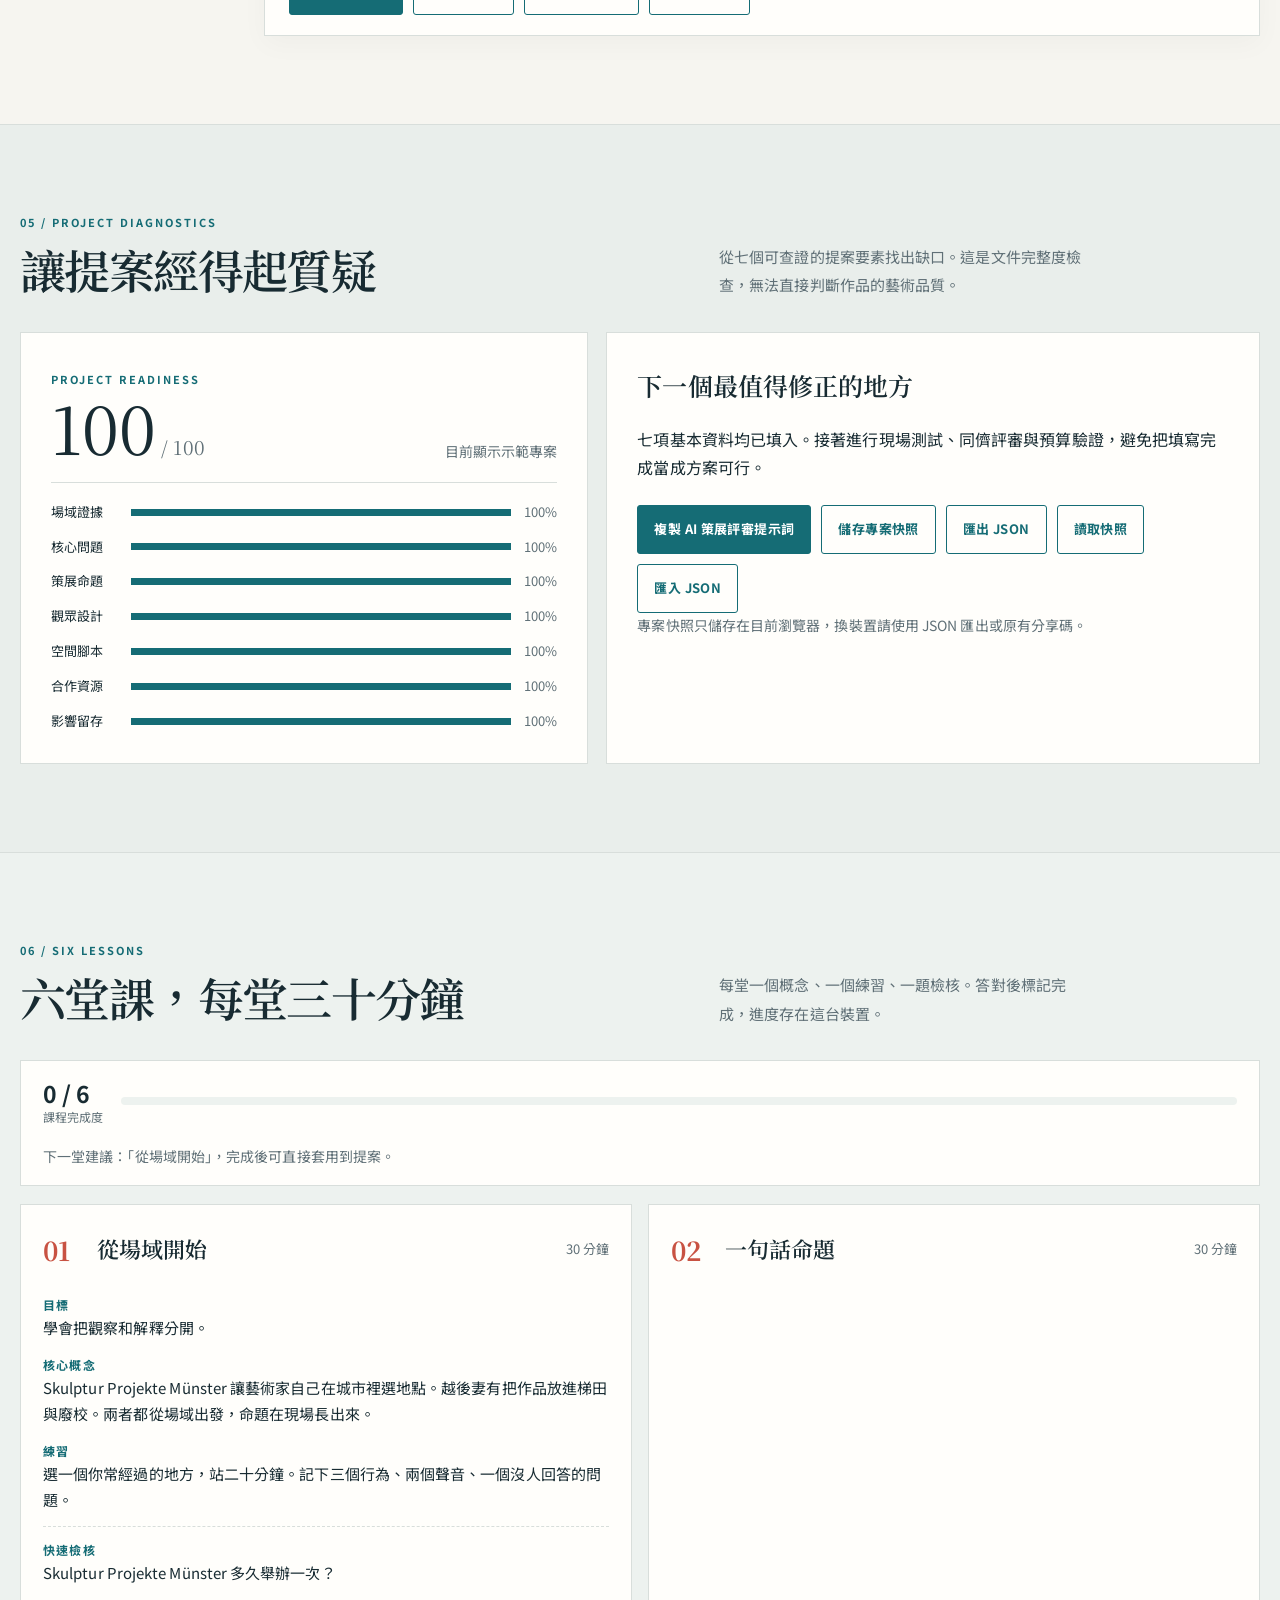
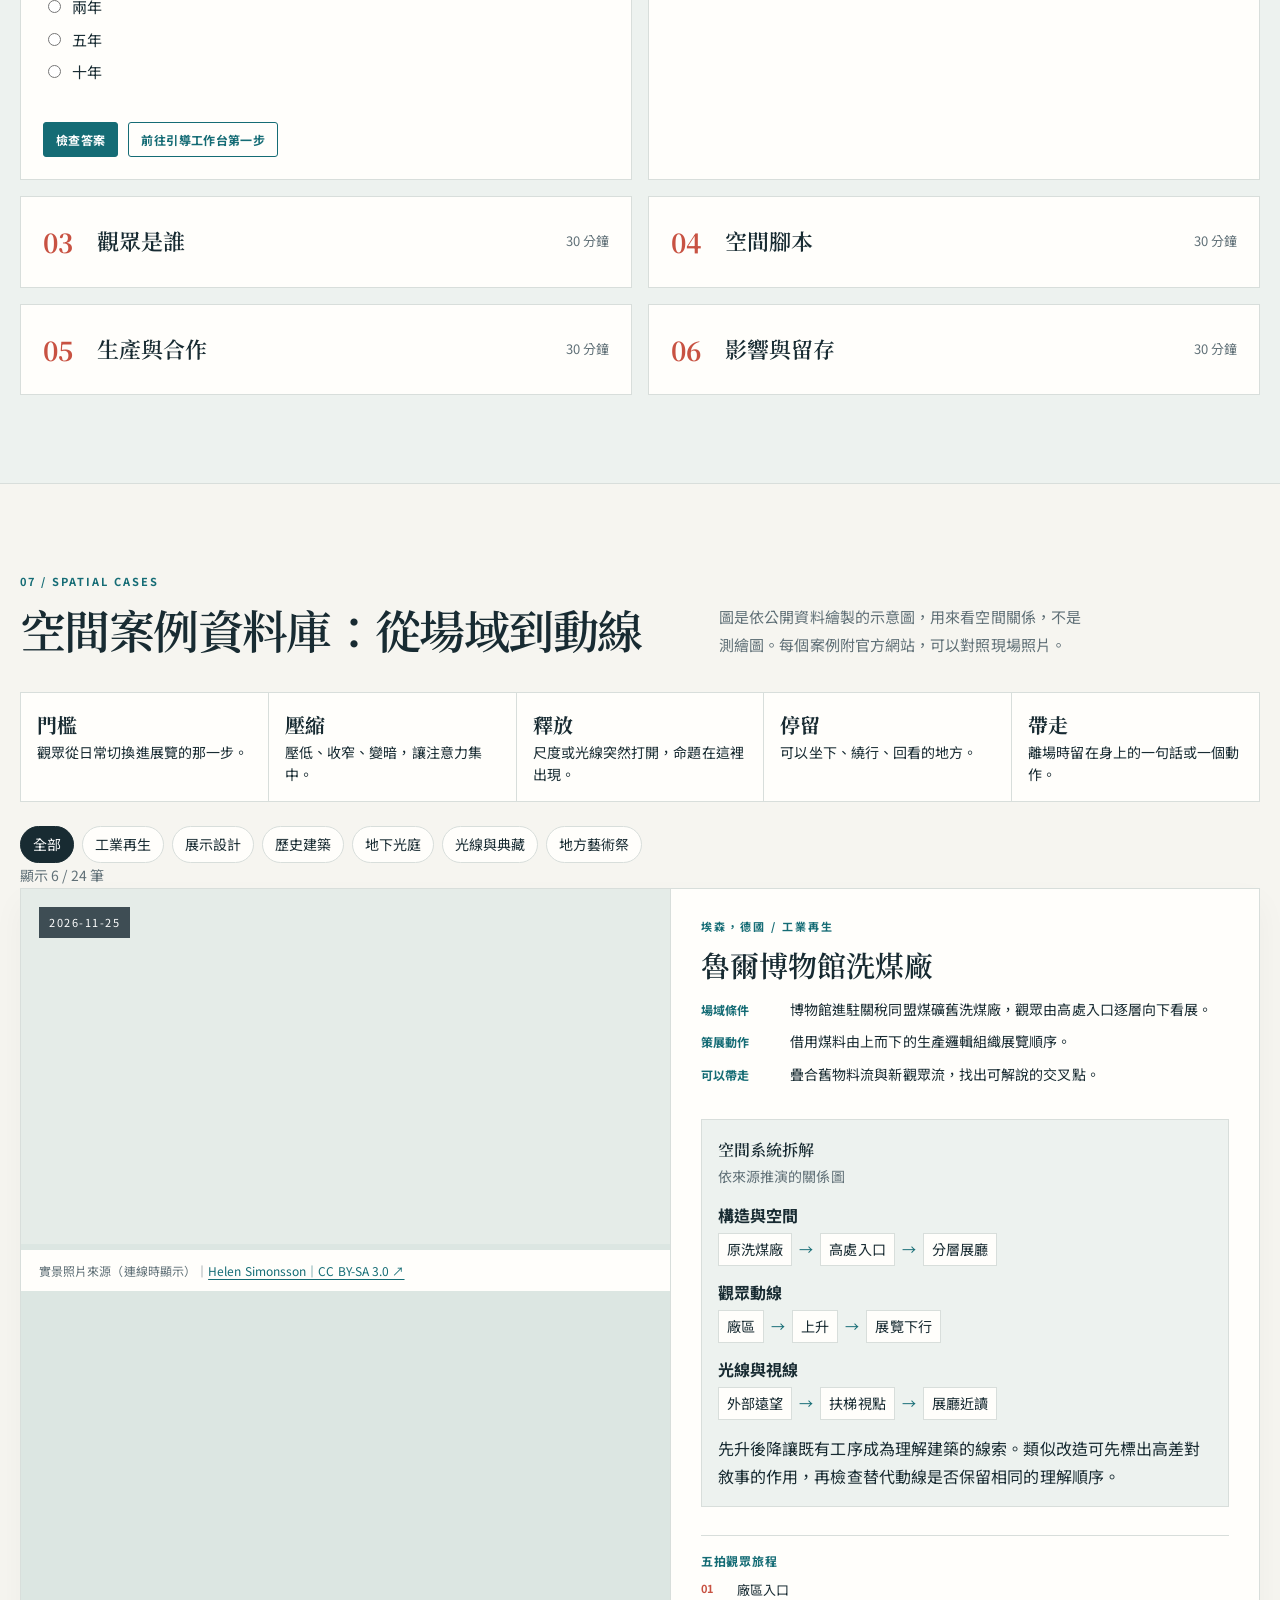
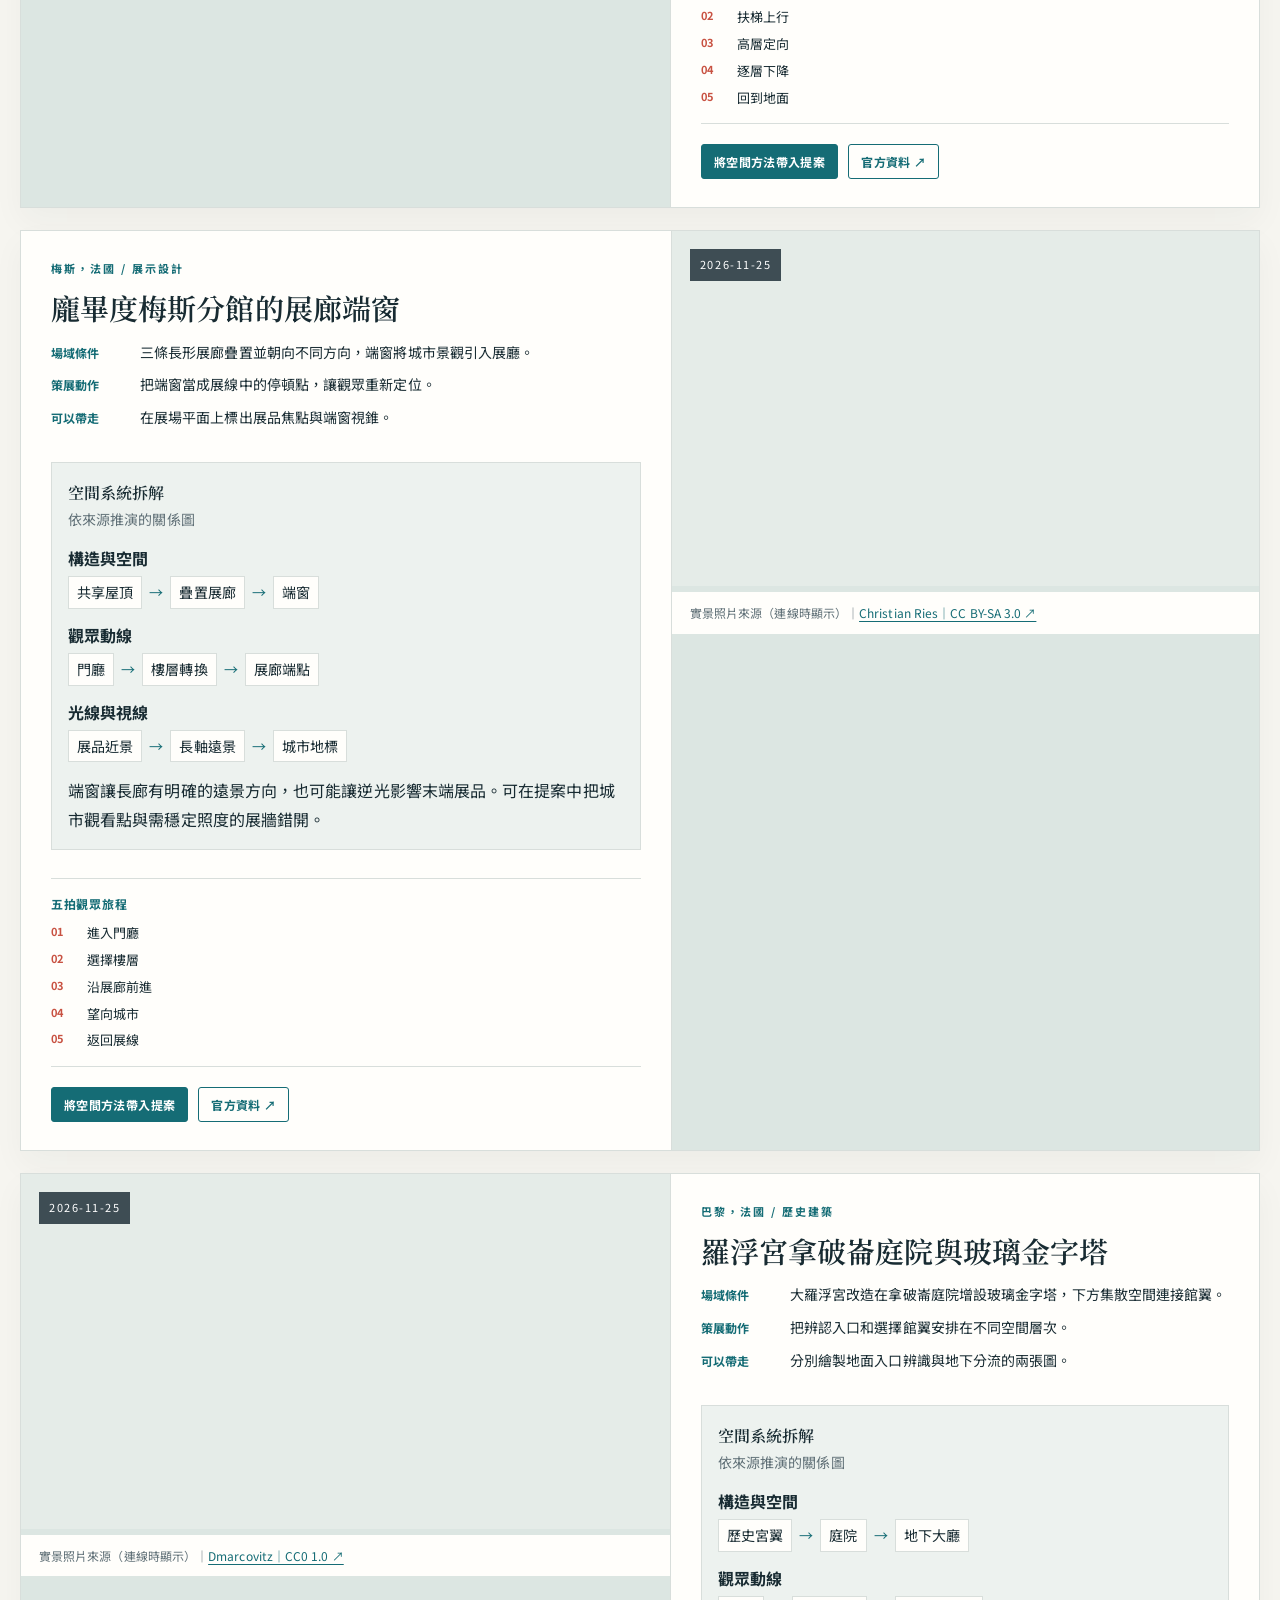
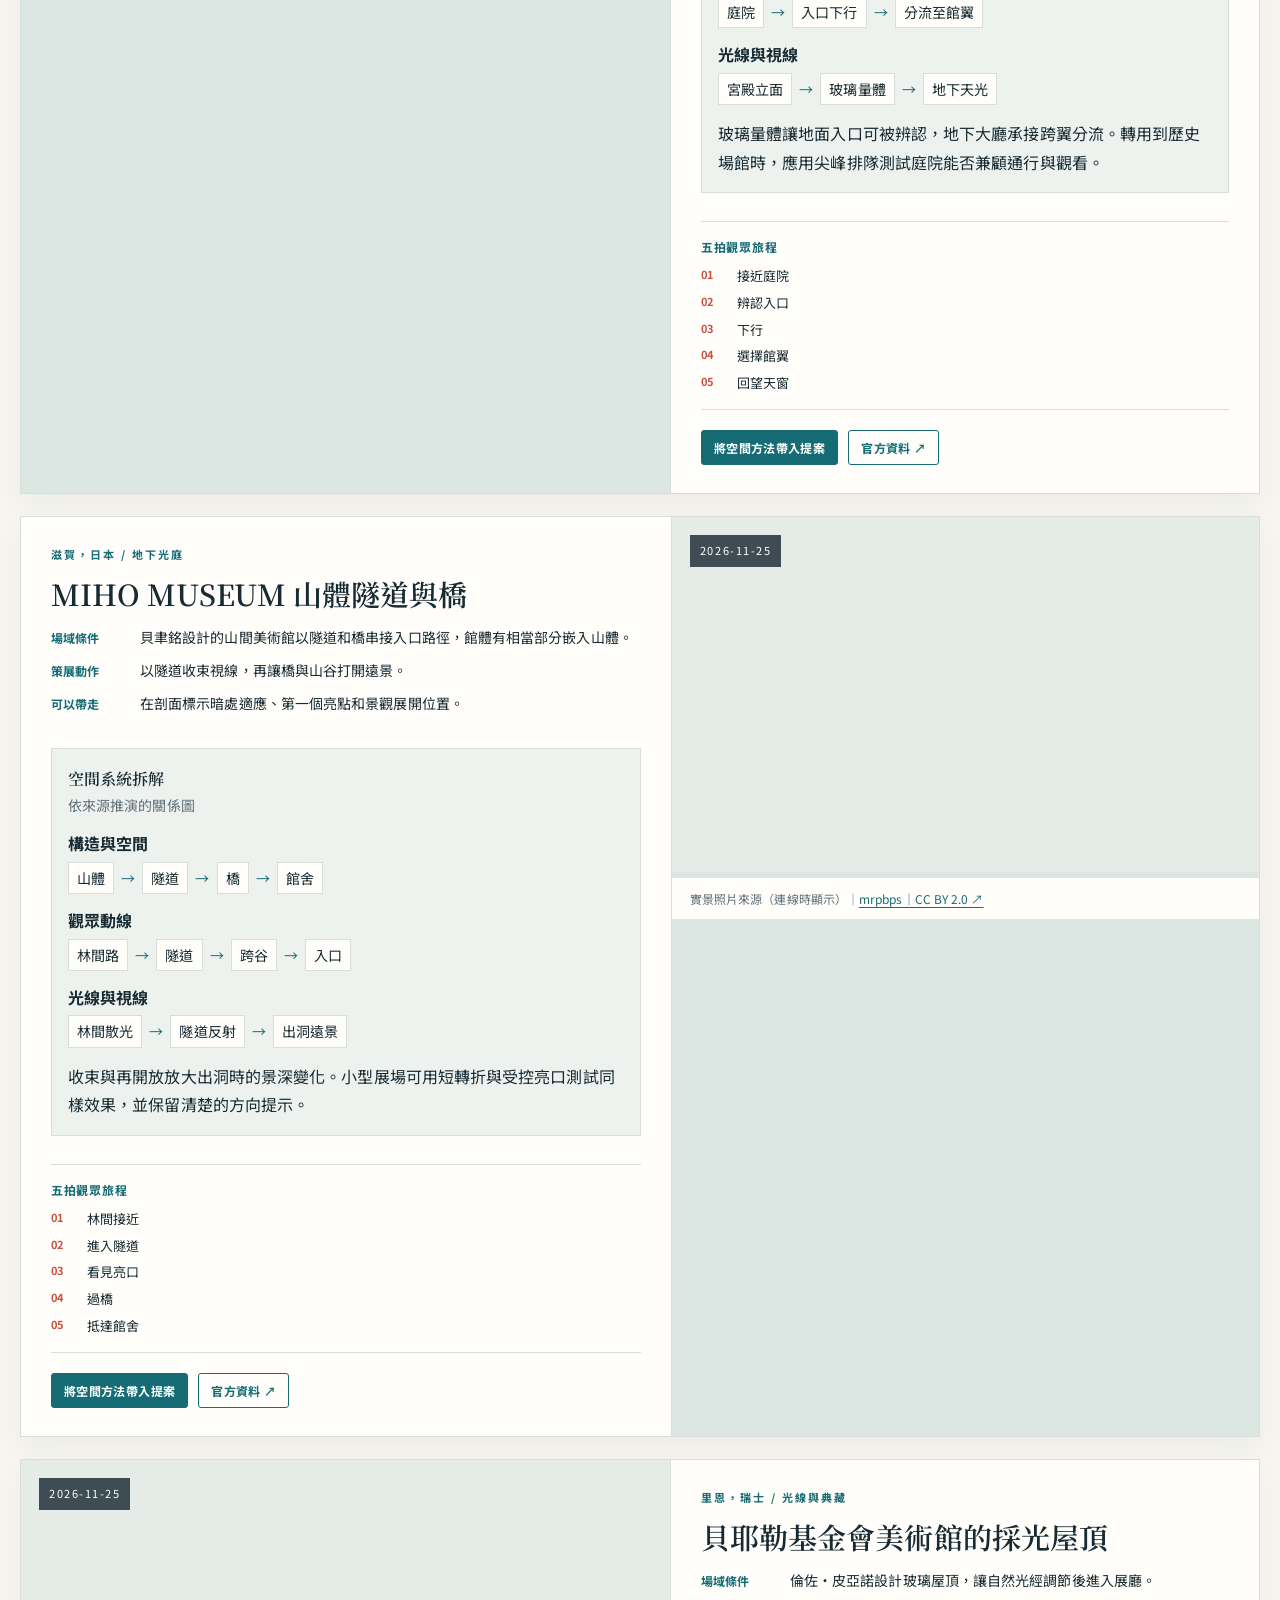
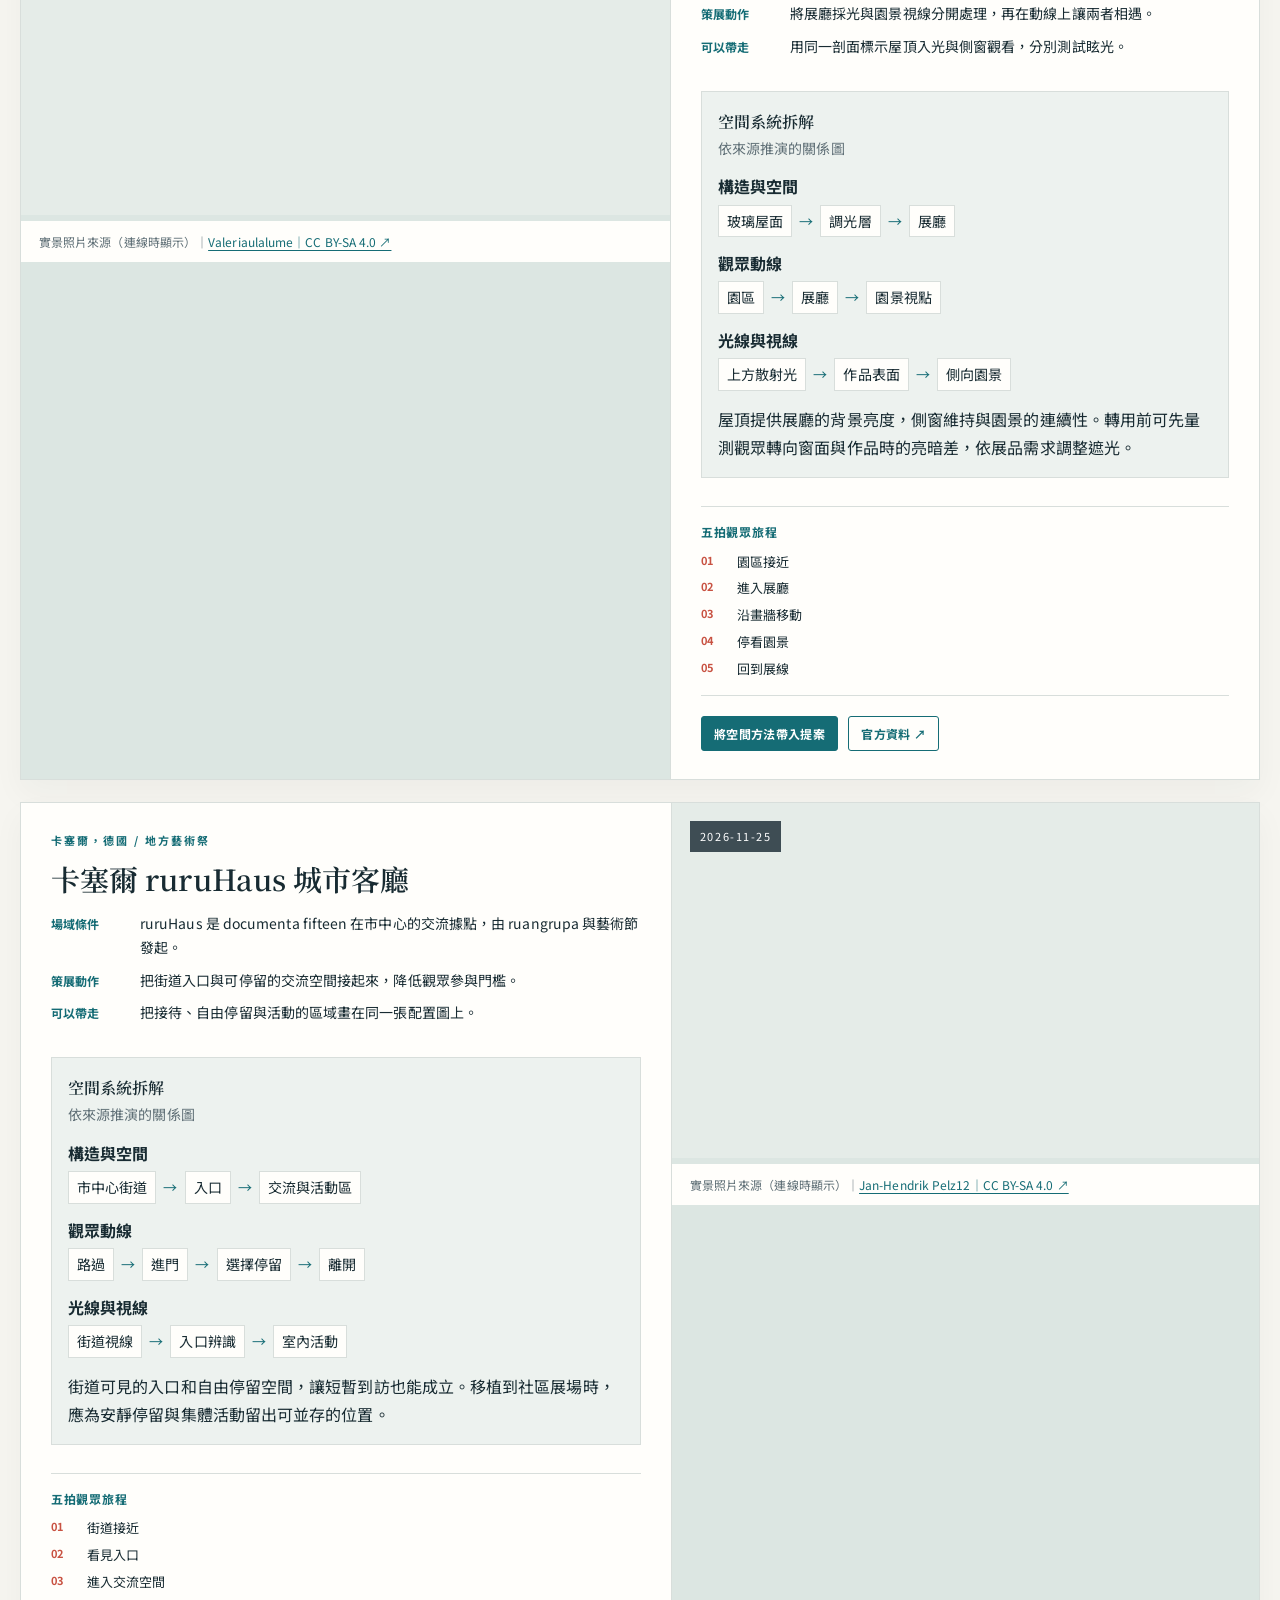
==== commit efcb02ae: "Add curator tasks for 2026-11-23 through 2026-11-25" ====
--- a/index.html
+++ b/index.html
@@ -1359,6 +1359,96 @@
 
   /* Daily five-question curriculum; latest complete day is clearly distinguished from today. */
   var DAILY_CASES={
+    "daily-2026-11-23-curator": {
+      "image": "https://www.moma.org/d/assets/W1siZiIsIjIwMjYvMDcvMjQvM3dpY2UyMG55N19DRV9Dcm9wX01PTUFfQklHLmpwZyJdLFsicCIsImNvbnZlcnQiLCItcXVhbGl0eSA5MCAtcmVzaXplIDIwMDB4MjAwMFx1MDAzZSJdXQ/CE-Crop-MOMA-BIG.jpg?sha=5a7ba957650a28d6",
+      "case": "The Museum of Modern Art｜Full Disclosure: The Edge of Information Design",
+      "source": "https://www.moma.org/calendar/exhibitions/5926",
+      "notion": "https://app.notion.com/p/42234a20271a81c1842bd1da5a33a3be"
+    },
+    "daily-2026-11-23-thinking": {
+      "image": "https://www.moma.org/d/assets/W1siZiIsIjIwMjYvMDYvMjkvN2p2OHVscnRnaV9CcmFuY3VzaV9QSF84NTRfbGVhZF9oaWdoX3Jlcy5qcGciXSxbInAiLCJjb252ZXJ0IiwiLXF1YWxpdHkgOTAgLXJlc2l6ZSAyMDAweDIwMDBcdTAwM2UiXV0/Brancusi_PH-854_lead_high-res.jpg?sha=141b7a0d8bb59e00",
+      "case": "The Museum of Modern Art｜Brancusi: The Artist and His Studio",
+      "source": "https://www.moma.org/calendar/exhibitions/5910",
+      "notion": "https://app.notion.com/p/42234a20271a8151b0d5d4a2426c53fa"
+    },
+    "daily-2026-11-23-participation": {
+      "image": "https://www.moma.org/d/assets/W1siZiIsIjIwMjQvMDEvMzEvM3BtM3F6d2gxdF8xMTE2XzIwMThfMTc5X0NDQ1JfRnVsbF9zaXplX0pQRUcuanBnIl0sWyJwIiwiY29udmVydCIsIi1xdWFsaXR5IDkwIC1yZXNpemUgMjAwMHgyMDAwXHUwMDNlIl1d/1116_2018_179_CCCR-Full-size-JPEG.jpg?sha=6bd2c23b7711dbac",
+      "case": "The Museum of Modern Art｜Taking Back Our Space: Photographic Perspectives",
+      "source": "https://www.moma.org/calendar/exhibitions/5678",
+      "notion": "https://app.notion.com/p/42234a20271a81e4adb9c0e3fadf9d66"
+    },
+    "daily-2026-11-23-family": {
+      "image": "https://www.moma.org/d/assets/W1siZiIsIjIwMjYvMDYvMDEvN3U3dGRvN3A4eF9GMjAyNi40My4xanBnLmpwZyJdLFsicCIsImNvbnZlcnQiLCItcXVhbGl0eSA5MCAtcmVzaXplIDIwMDB4MjAwMFx1MDAzZSJdXQ/F2026.43.1jpg.jpg?sha=9096c64f326c19e9",
+      "case": "The Museum of Modern Art｜It’s Alive! A Century of Animation from the Collection",
+      "source": "https://www.moma.org/calendar/exhibitions/5920",
+      "notion": "https://app.notion.com/p/42234a20271a8141be16d8963964ab38"
+    },
+    "daily-2026-11-23-life": {
+      "image": "https://www.moma.org/d/assets/W1siZiIsIjIwMjYvMDQvMTAvNnNwZ2pzOXZmZ18yOTFfMjAyNV9DQ0NSX0Z1bF9zaXplX0pQRUcuanBnIl0sWyJwIiwiY29udmVydCIsIi1xdWFsaXR5IDkwIC1yZXNpemUgMjAwMHgyMDAwXHUwMDNlIl1d/291_2025_CCCR-Full-size-JPEG.jpg?sha=1dda6e57daadeb58",
+      "case": "The Museum of Modern Art｜Hyundai Card First Look: Sheree Hovsepian",
+      "source": "https://www.moma.org/calendar/exhibitions/5908",
+      "notion": "https://app.notion.com/p/42234a20271a810db79ac4baeb167931"
+    },
+    "daily-2026-11-24-curator": {
+      "image": "https://www.moma.org/d/assets/W1siZiIsIjIwMjYvMDgvMTgvOTN0NmtwM2g2aF9Ib21lX0xhbmRfNC5qcGciXSxbInAiLCJjb252ZXJ0IiwiLXF1YWxpdHkgOTAgLXJlc2l6ZSAyMDAweDIwMDBcdTAwM2UiXV0/Home,-Land-4.jpg?sha=d7167913276d290e",
+      "case": "The Museum of Modern Art｜Nilima Sheikh: Fractured Skies",
+      "source": "https://www.moma.org/calendar/exhibitions/5932",
+      "notion": "https://app.notion.com/p/42234a20271a81749144d36f07de911d"
+    },
+    "daily-2026-11-24-thinking": {
+      "image": "https://www.moma.org/d/assets/[base64]/2.-Pierre-Huyghe--_UUmwelt_--2018%E2%80%93ongoing_Deep-image-reconstructions--screens--sensors--sound_Exhibition-views--MoMA-Sculpture-garden--New-York--2026_Courtesy-the-artist_Photo-Alex-Yudzon.jpg?sha=c25687ff656c99aa",
+      "case": "The Museum of Modern Art｜Pierre Huyghe: UUmwelt",
+      "source": "https://www.moma.org/calendar/exhibitions/5912",
+      "notion": "https://app.notion.com/p/42234a20271a818abff4eb22fc75f3a2"
+    },
+    "daily-2026-11-24-participation": {
+      "image": "https://www.moma.org/d/assets/W1siZiIsIjIwMjUvMDMvMTAvMTdxcTZtc2hhcF9Tb25nc19mcm9tX0xpZmVfQlRTXzIuanBnIl0sWyJwIiwiY29udmVydCIsIi1xdWFsaXR5IDkwIC1yZXNpemUgMjAwMHgyMDAwXHUwMDNlIl1d/Songs-from-Life_BTS-2.jpg?sha=6c4ddf6beca53e97",
+      "case": "The Museum of Modern Art｜Odili Donald Odita: Songs from Life",
+      "source": "https://www.moma.org/calendar/exhibitions/5794",
+      "notion": "https://app.notion.com/p/42234a20271a81df8070f4f5620bd68d"
+    },
+    "daily-2026-11-24-family": {
+      "image": "https://www.moma.org/d/assets/W1siZiIsIjIwMjYvMDUvMjEvOHBkOHZmcjdrM19adXJuX09yYWNsZV9hbmRfU3BlY3RhY2xlX0hfU0laRUQuanBnIl0sWyJwIiwiY29udmVydCIsIi1xdWFsaXR5IDkwIC1yZXNpemUgMjAwMHgyMDAwXHUwMDNlIl1d/Zurn_Oracle-and-Spectacle_H_SIZED.jpg?sha=1ab1e9c750e4c5bf",
+      "case": "The Museum of Modern Art｜The Surrealist Book: Tomorrow Lives in Mirrors",
+      "source": "https://www.moma.org/calendar/exhibitions/5918",
+      "notion": "https://app.notion.com/p/42234a20271a8102a06fe6f107686d22"
+    },
+    "daily-2026-11-24-life": {
+      "image": "https://www.moma.org/d/assets/W1siZiIsIjIwMjYvMDgvMjAvNmh6emFzdTJ4N19IaWdocmVzU2NyZWVuc2hvdDAwMTExX1dlYnBhZ2VfSW1hZ2UuanBnIl0sWyJwIiwiY29udmVydCIsIi1xdWFsaXR5IDkwIC1yZXNpemUgMjAwMHgyMDAwXHUwMDNlIl1d/HighresScreenshot00111_Webpage-Image.jpg?sha=c0cf9c77b290dfae",
+      "case": "The Museum of Modern Art｜Jakob Kudsk Steensen: Wetland",
+      "source": "https://www.moma.org/calendar/exhibitions/5936",
+      "notion": "https://app.notion.com/p/42234a20271a812eb3f8cd8b75eae330"
+    },
+    "daily-2026-11-25-curator": {
+      "image": "https://www.moma.org/d/assets/W1siZiIsIjIwMjYvMDMvMzEvMTAzd2g4aTNvdF9NaWNoZWxfRmVneXZlcmVzX0NJQ0VTXzEuanBnIl0sWyJwIiwiY29udmVydCIsIi1xdWFsaXR5IDkwIC1yZXNpemUgMjAwMHgyMDAwXHUwMDNlIl1d/Michel-Fegyveres_CICES-1.jpg?sha=28a6678416a62178",
+      "case": "The Museum of Modern Art｜Architects of Liberation: Modernism in Western Africa",
+      "source": "https://www.moma.org/calendar/exhibitions/5906",
+      "notion": "https://app.notion.com/p/42234a20271a819ba59cf7adbaaa876b"
+    },
+    "daily-2026-11-25-thinking": {
+      "image": "https://www.moma.org/d/assets/W1siZiIsIjIwMjYvMTAvMjIvMXkzY2diZTJhZF9OT19TTU9LSU5HX3dvcmtfaW5fcHJvZ3Jlc3Nfdmlldy5qcGciXSxbInAiLCJjb252ZXJ0IiwiLXF1YWxpdHkgOTAgLXJlc2l6ZSAyMDAweDIwMDBcdTAwM2UiXV0/NO-SMOKING-work-in-progress-view.jpg?sha=5e4388c38a728025",
+      "case": "The Museum of Modern Art｜Na Mira: NO SMOKING",
+      "source": "https://www.moma.org/calendar/exhibitions/5869",
+      "notion": "https://app.notion.com/p/42234a20271a811390b8dc36046cbb8f"
+    },
+    "daily-2026-11-25-participation": {
+      "image": "https://www.moma.org/d/assets/W1siZiIsIjIwMjYvMTAvMjEvODR3cWRwcG91c19JTjI2MjVBXzAwMV9DQ0NSX0Z1bF9zaXplX0pQRUdfTUMuanBnIl0sWyJwIiwiY29udmVydCIsIi1xdWFsaXR5IDkwIC1yZXNpemUgMjAwMHgyMDAwXHUwMDNlIl1d/IN2625A_001_CCCR-Full-size-JPEG_MC.jpg?sha=8cbc131e9e385ed2",
+      "case": "The Museum of Modern Art｜Yoko Ono: IMAGINE PEACE",
+      "source": "https://www.moma.org/calendar/exhibitions/5935",
+      "notion": "https://app.notion.com/p/42234a20271a81da8270f2ffa98537e1"
+    },
+    "daily-2026-11-25-family": {
+      "image": "https://www.moma.org/d/assets/W1siZiIsIjIwMjYvMTAvMTQvODlwMHZycDN0OF8zXzIwMjVfMTFhX2NfUklDUl9GdWxsX3NpemVfSlBFR19NQy5qcGciXSxbInAiLCJjb252ZXJ0IiwiLXF1YWxpdHkgOTAgLXJlc2l6ZSAyMDAweDIwMDBcdTAwM2UiXV0/3_2025_11a-c_RICR-Full-size-JPEG_MC.jpg?sha=6ff4dcf99e7d1d83",
+      "case": "The Museum of Modern Art｜Hyundai Card First Look: R. Buckminster Fuller",
+      "source": "https://www.moma.org/calendar/exhibitions/5956",
+      "notion": "https://app.notion.com/p/42234a20271a81bdb8eac9793026015f"
+    },
+    "daily-2026-11-25-life": {
+      "image": "https://www.moma.org/d/assets/W1siZiIsIjIwMjYvMTEvMTAvM3ZpbDF1bGdfNzIyXzIwMDVfQ0NDUl9GdWxsX3NpemVfSlBFRy5qcGciXSxbInAiLCJjb252ZXJ0IiwiLXF1YWxpdHkgOTAgLXJlc2l6ZSAyMDAweDIwMDBcdTAwM2UiXV0/722_2005_CCCR-Full-size-JPEG.jpg?sha=2e93f0697ab90515",
+      "case": "The Museum of Modern Art｜Philip Guston: In the Studio",
+      "source": "https://www.moma.org/calendar/exhibitions/5962",
+      "notion": "https://app.notion.com/p/42234a20271a818ab3bcd51fb811c565"
+    },
     "daily-2026-11-22-curator": {
       "image": "https://static.labiennale.org/files/styles/seo_thumbnail/public/labiennale/2026/750x500/pubblico-giardini-.jpg?itok=0VYfI-md",
       "case": "La Biennale di Venezia｜Biennale Arte 2026 Visitors’ Lions",
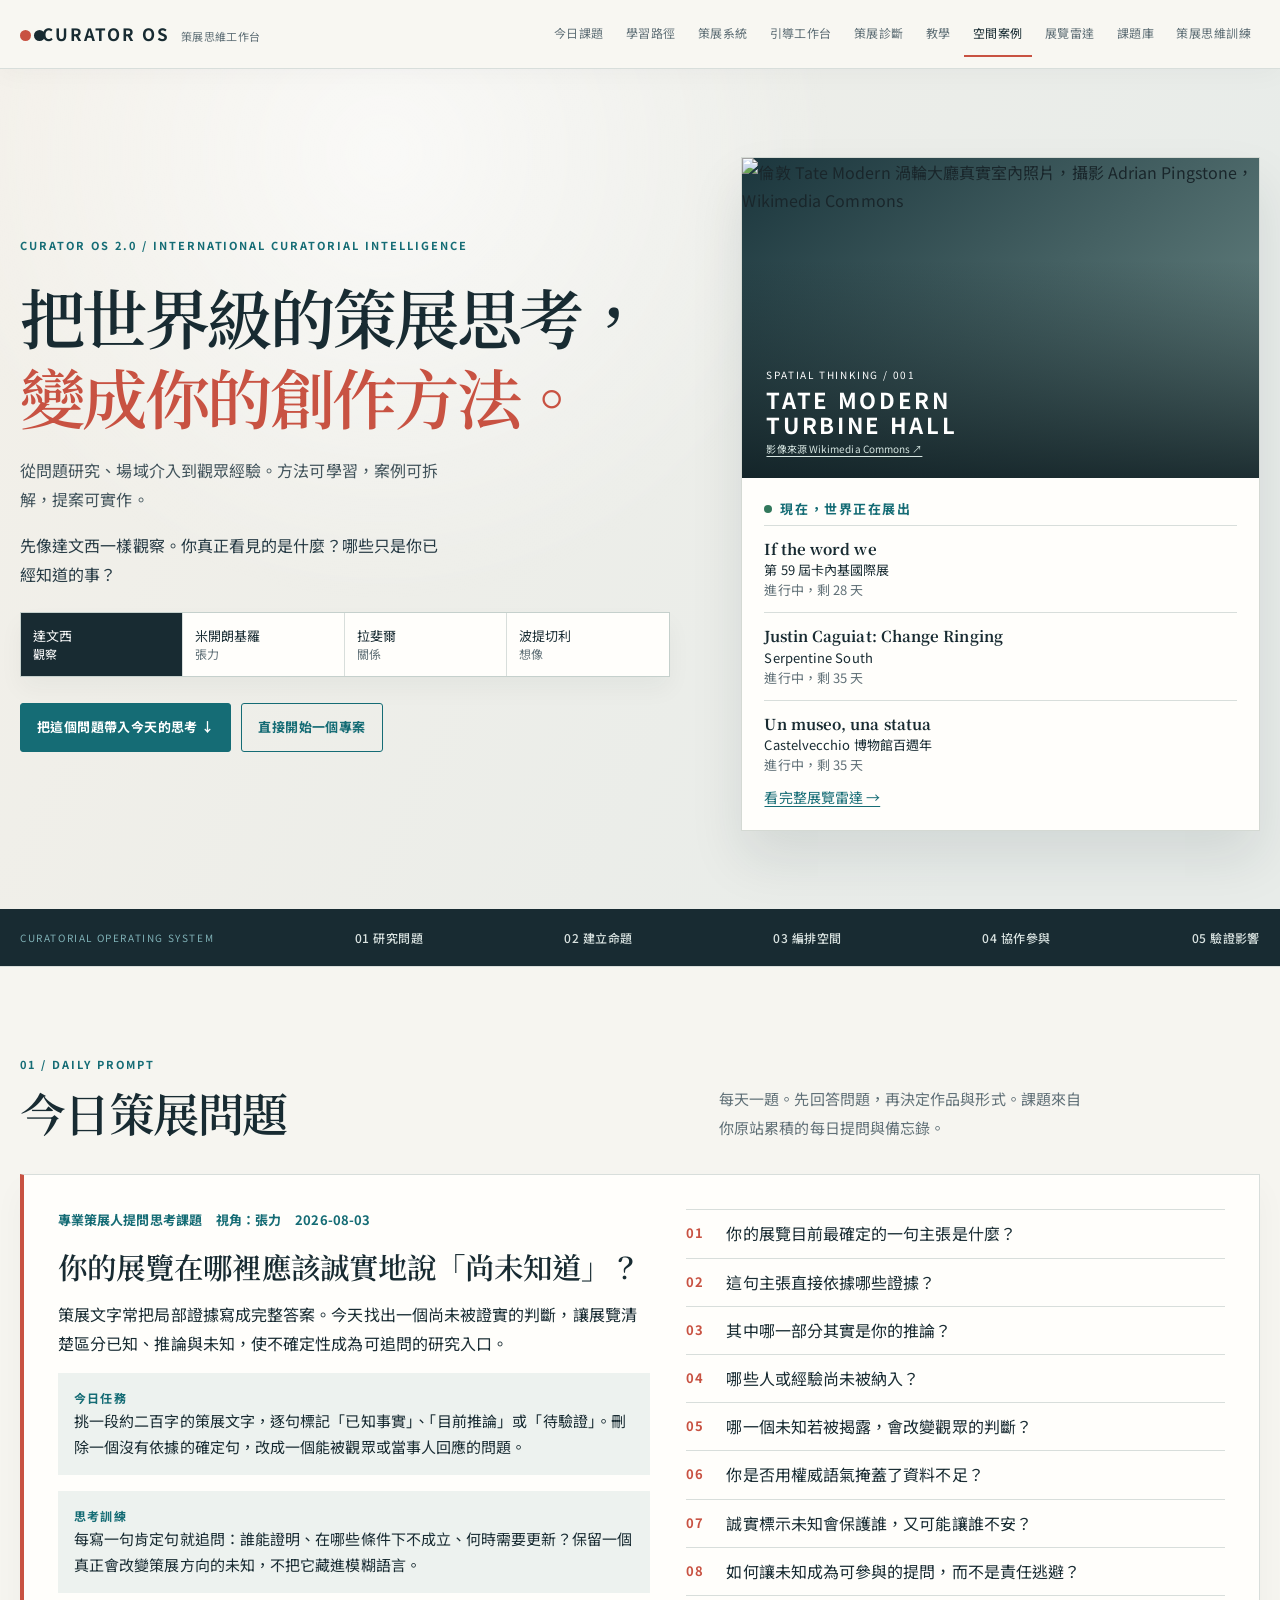
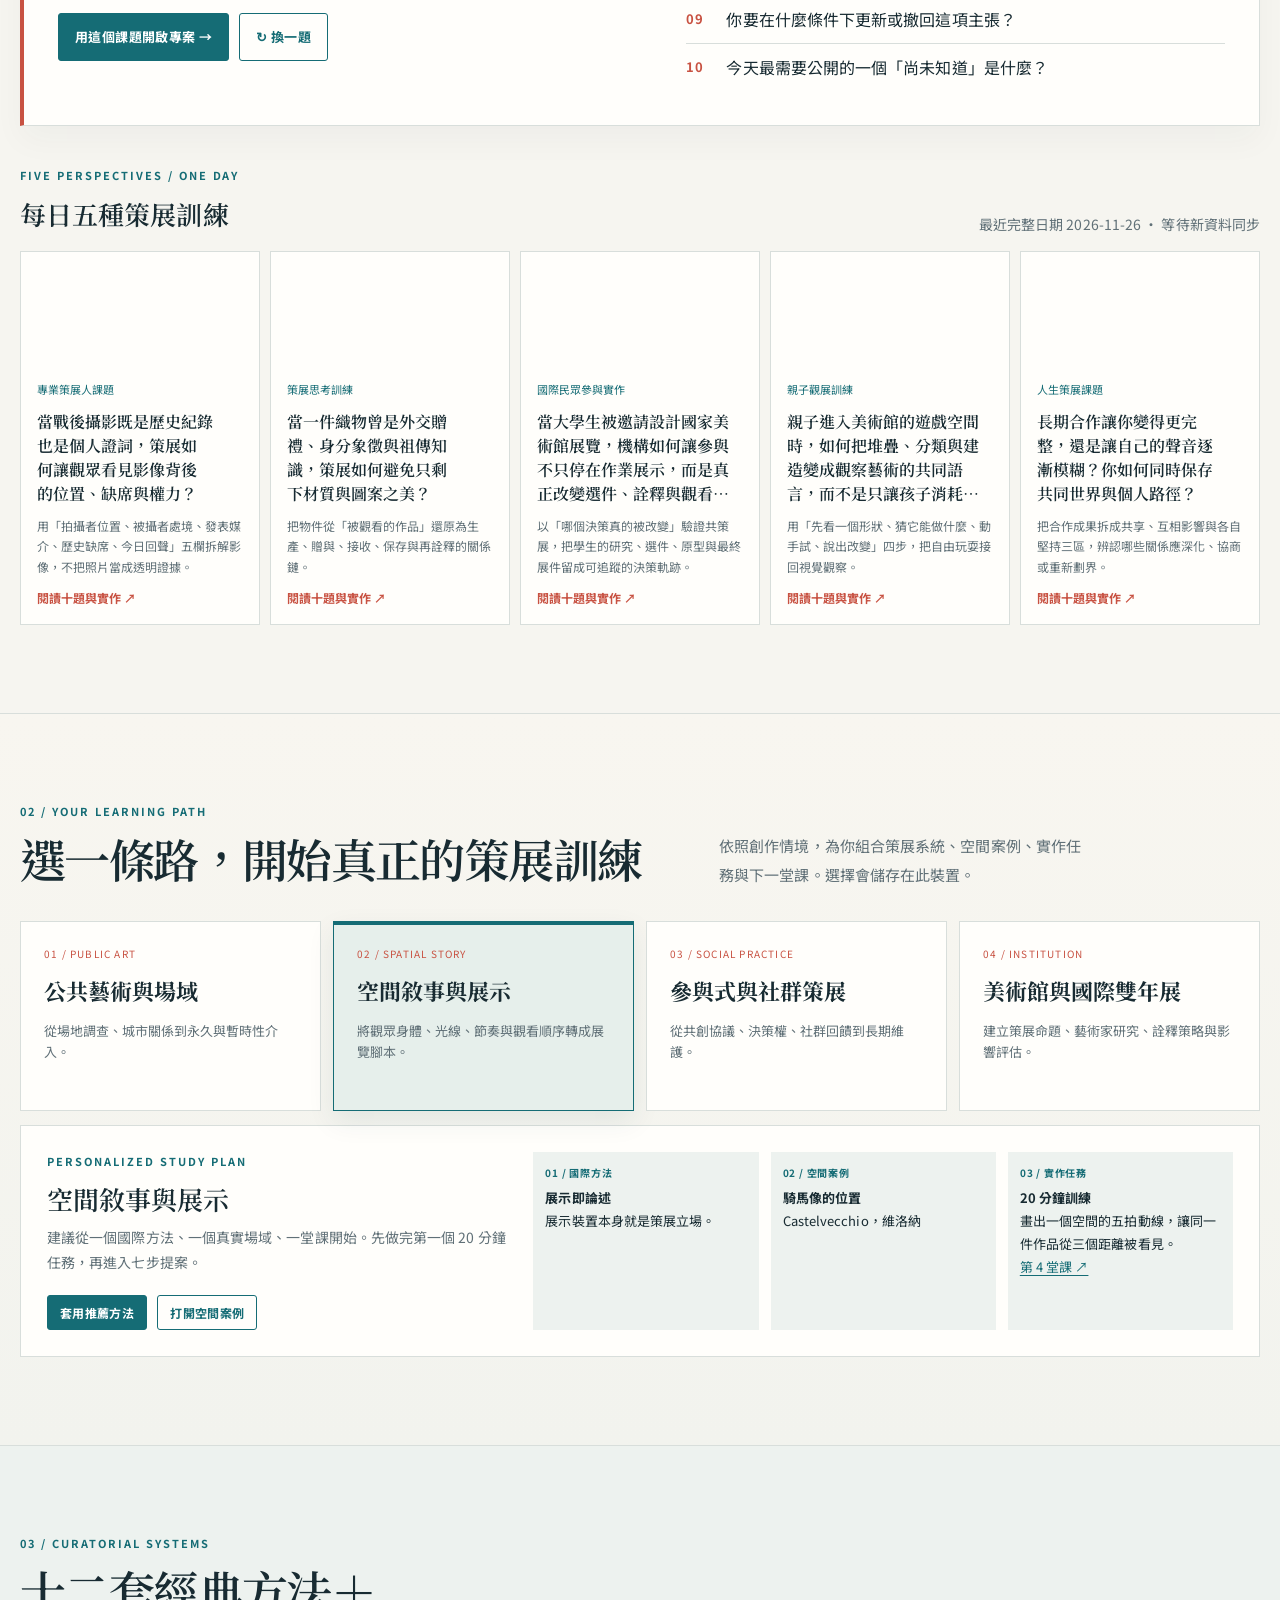
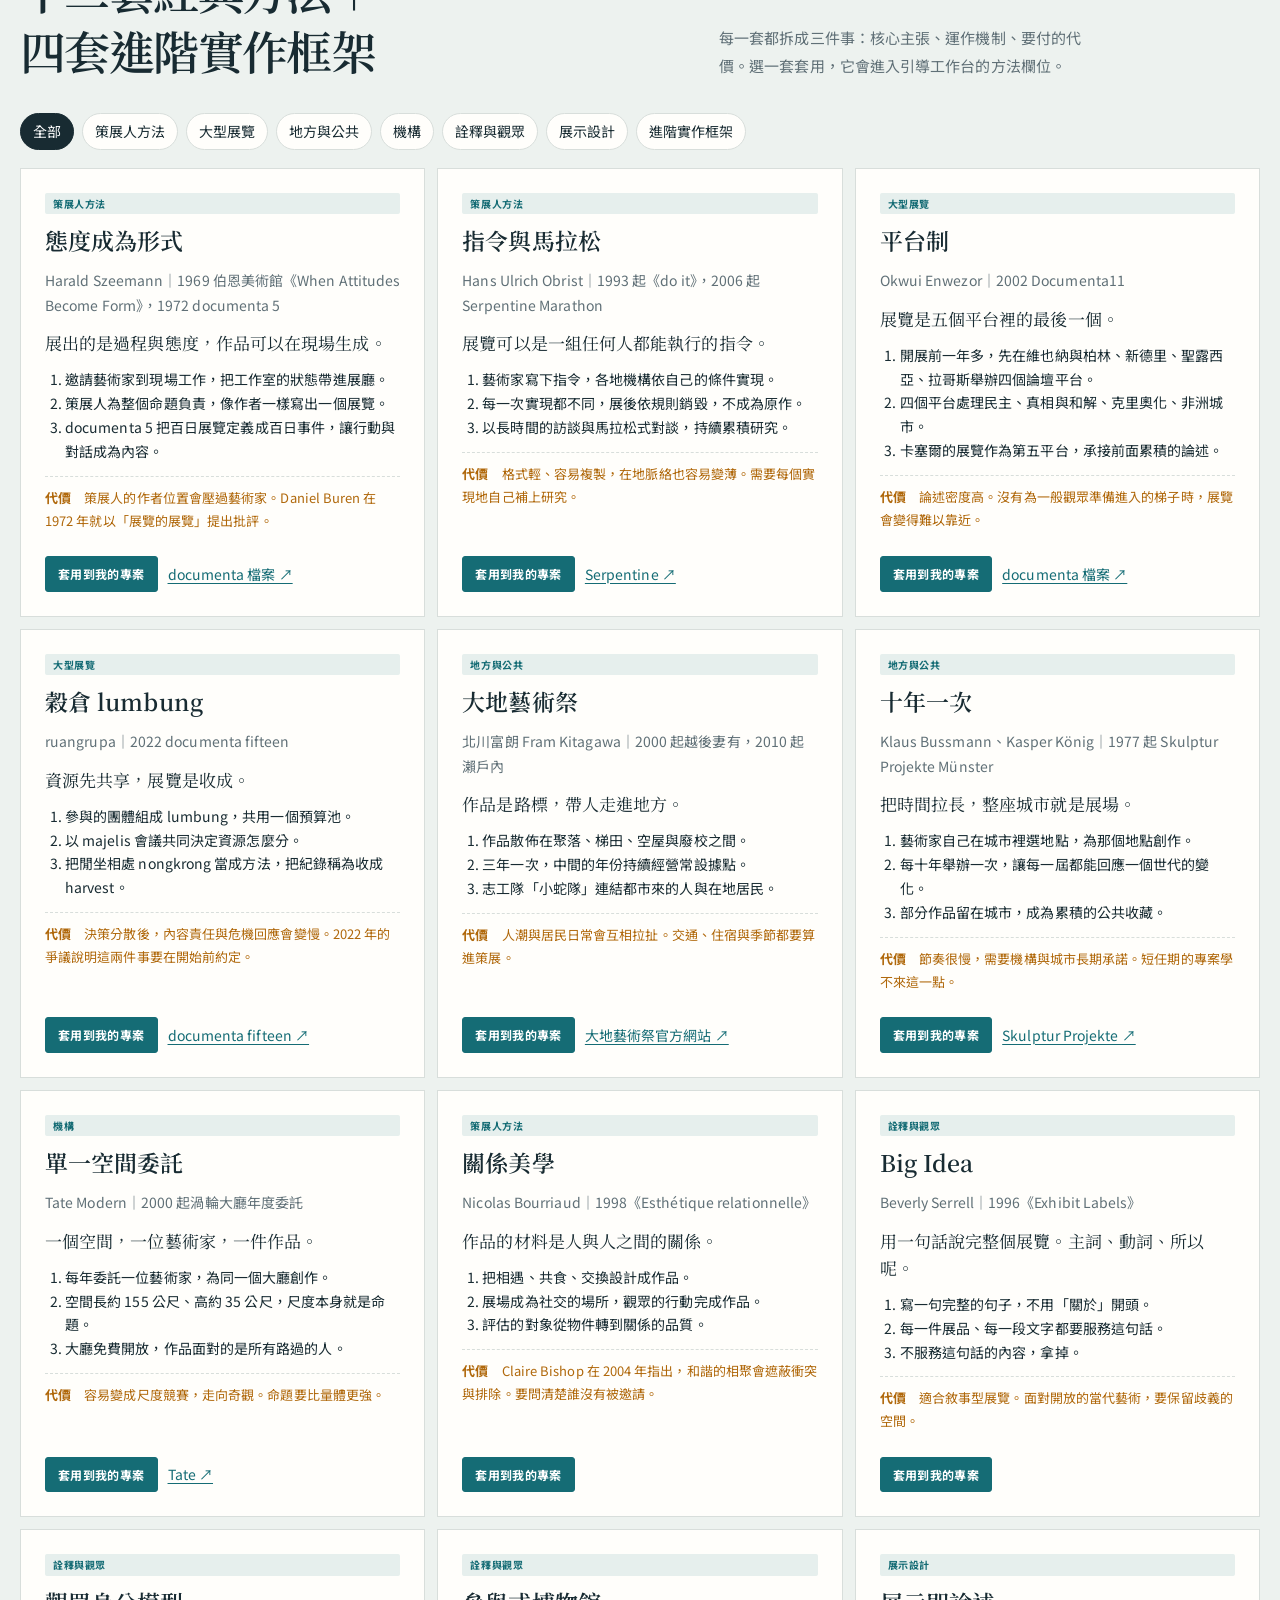
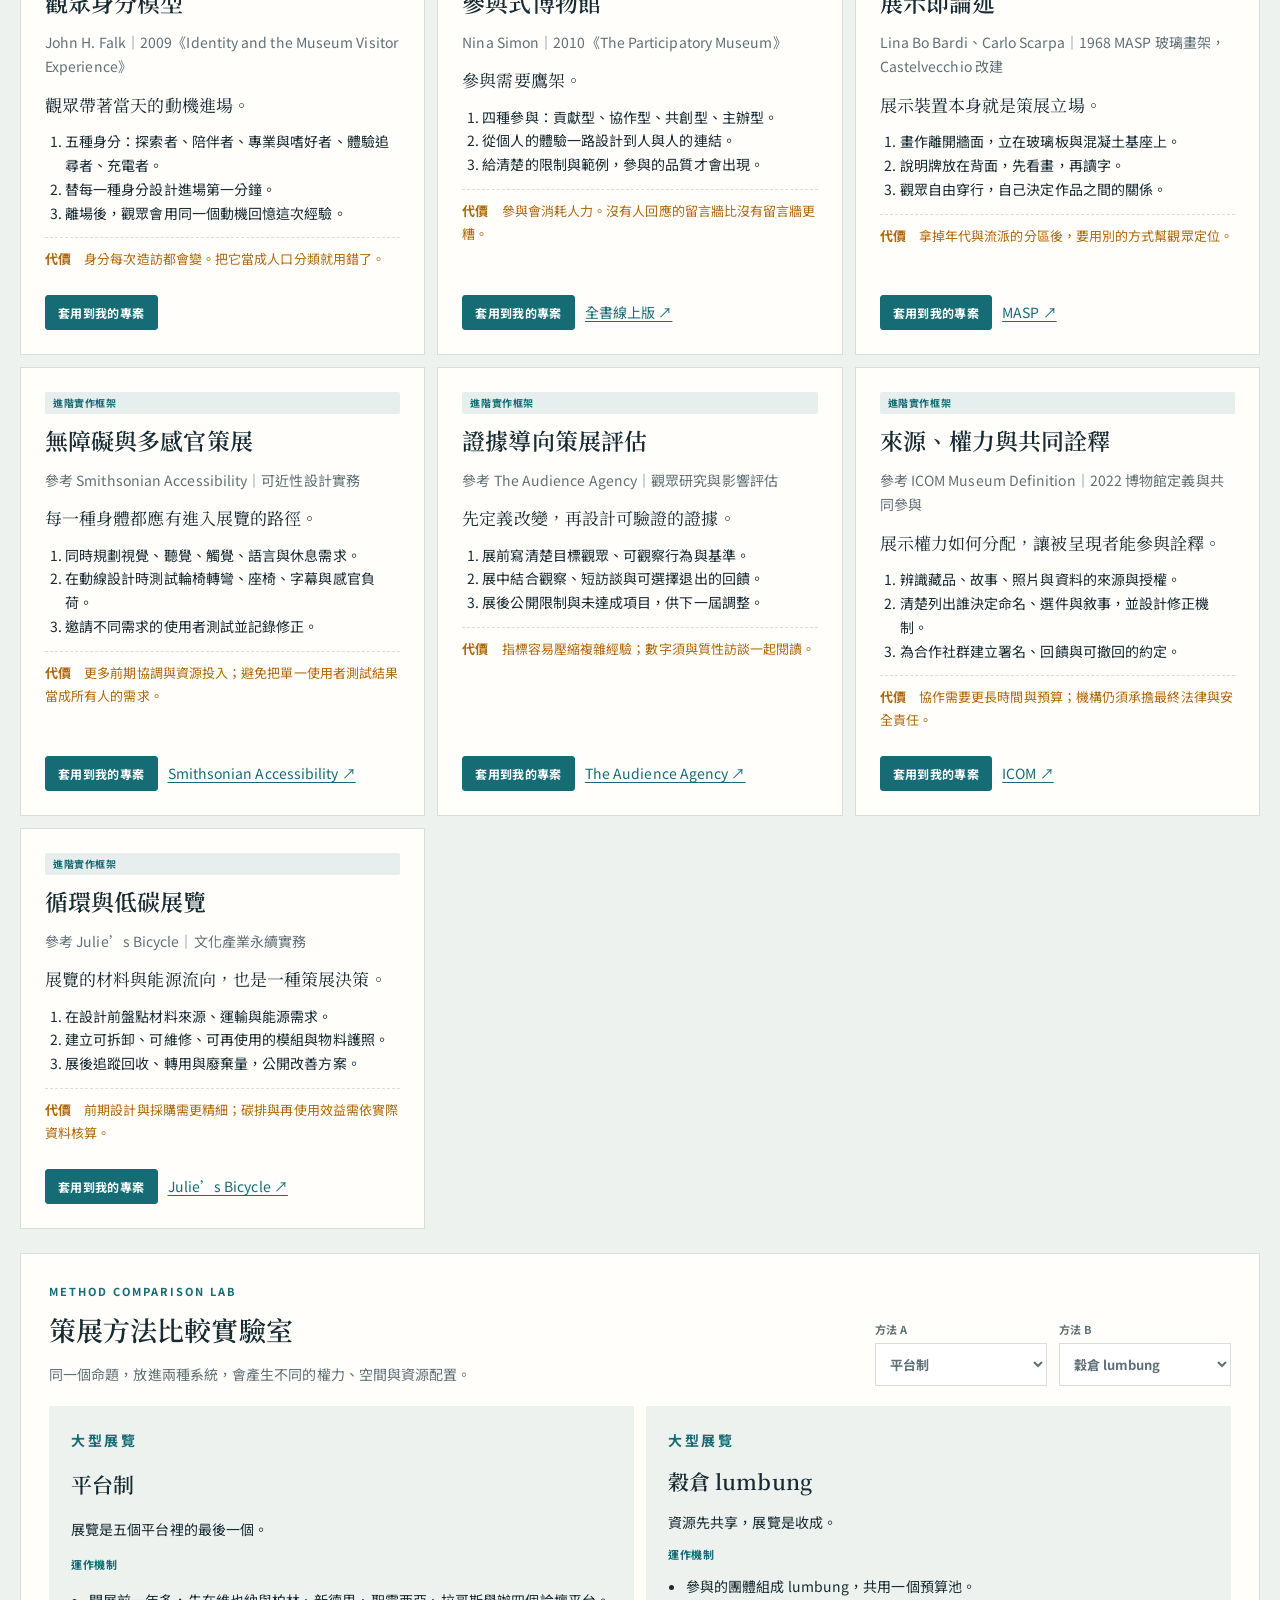
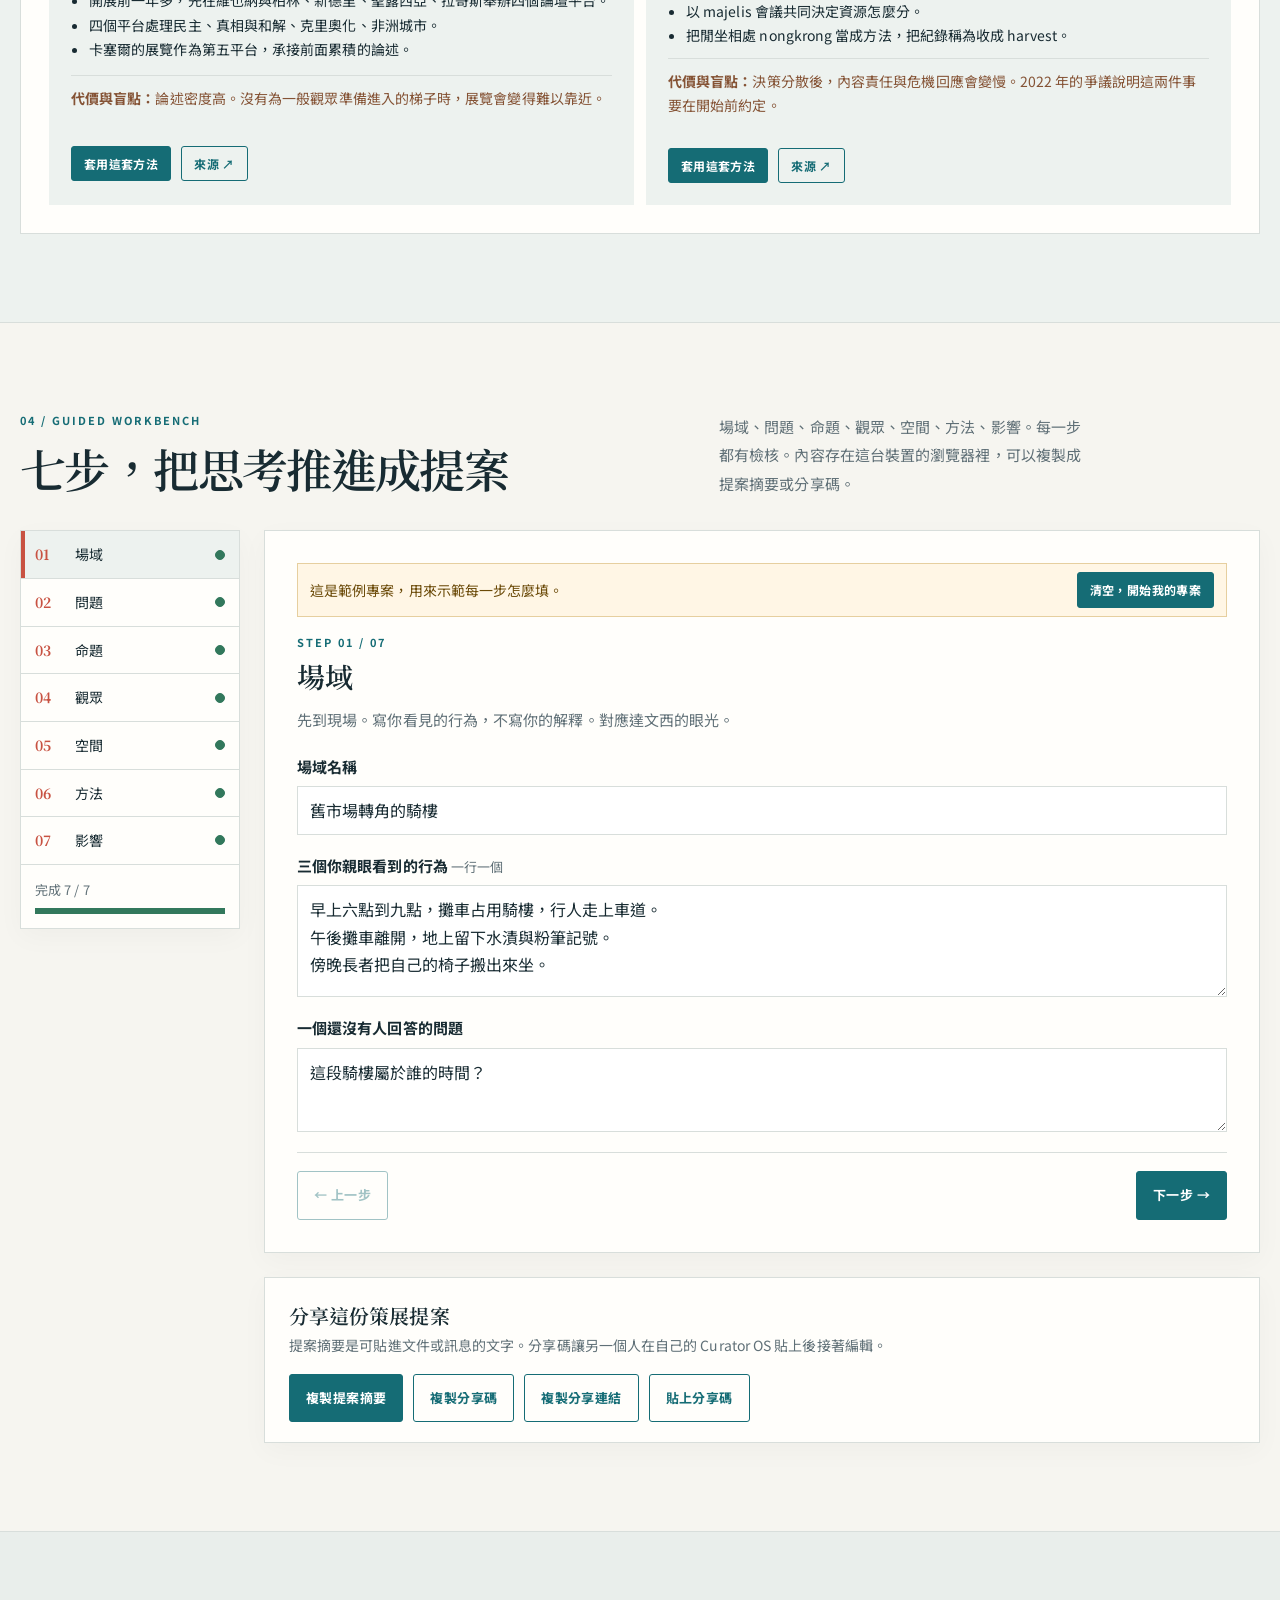
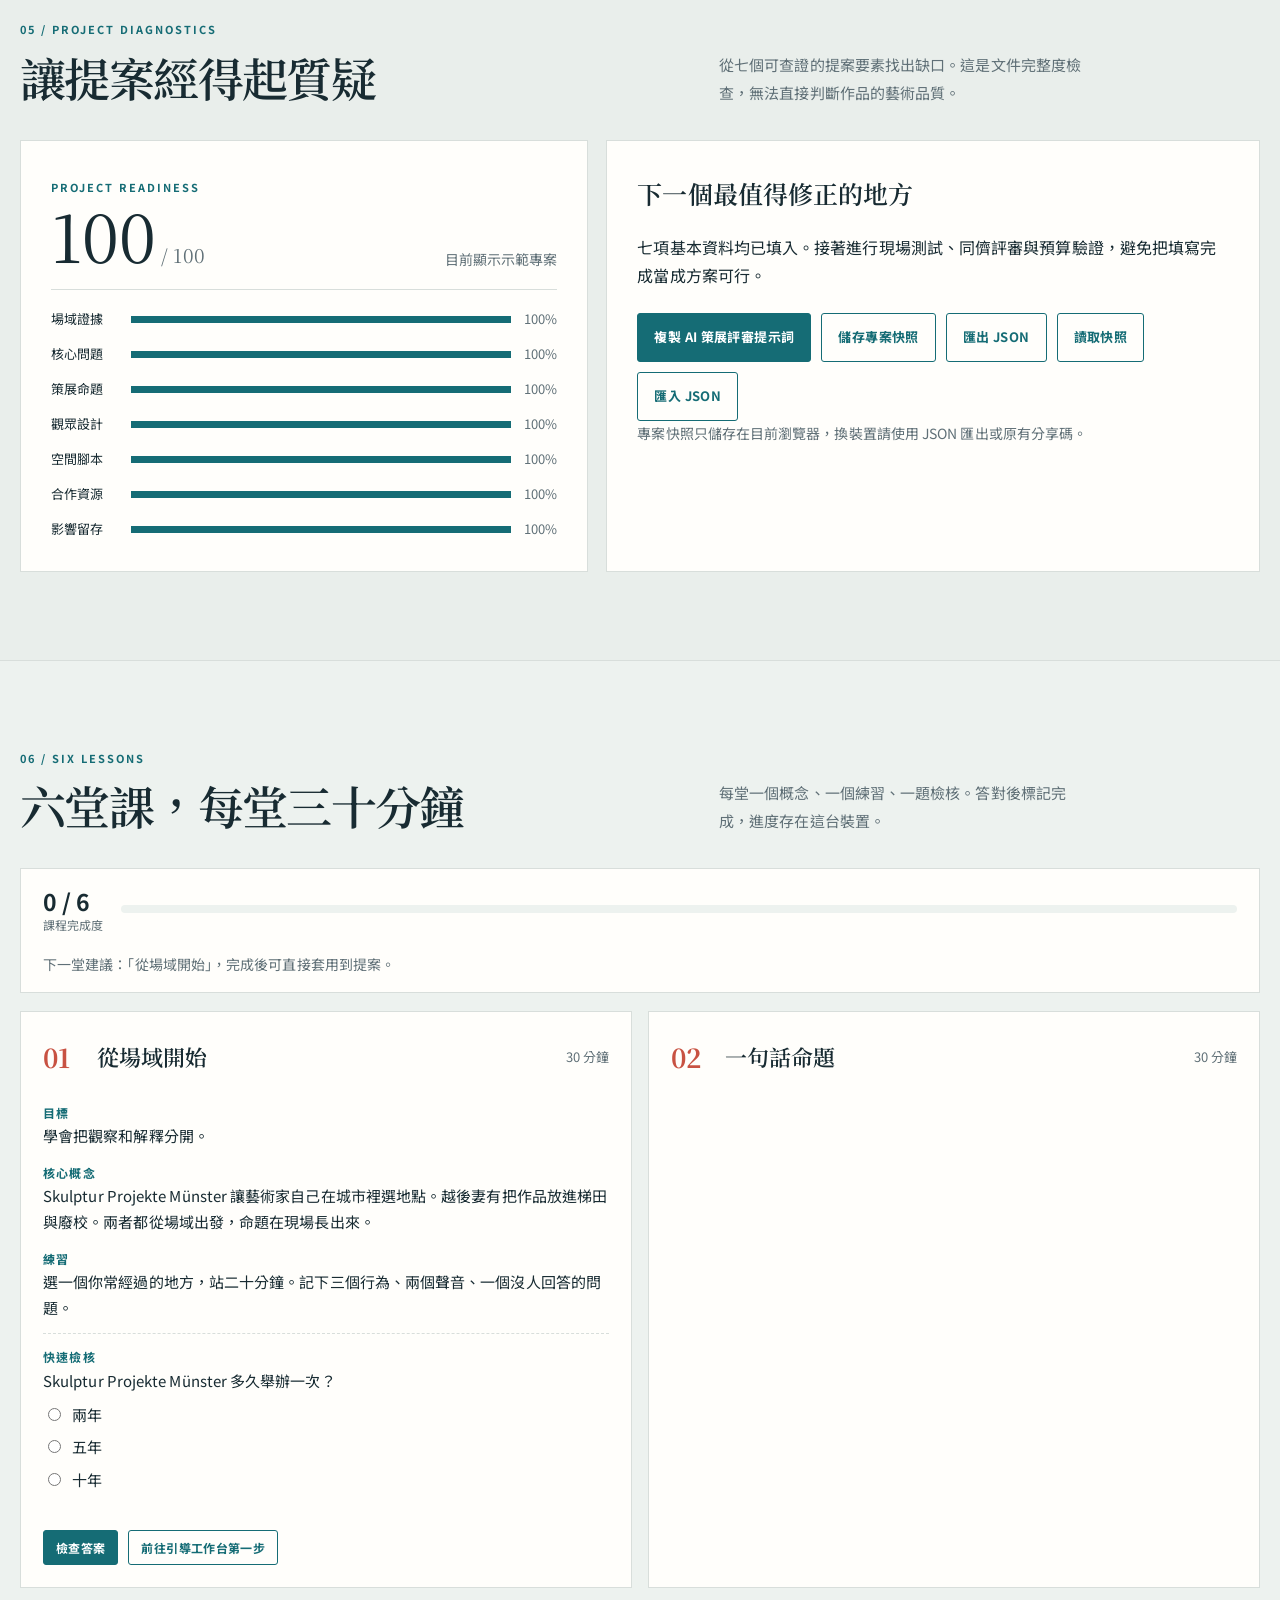
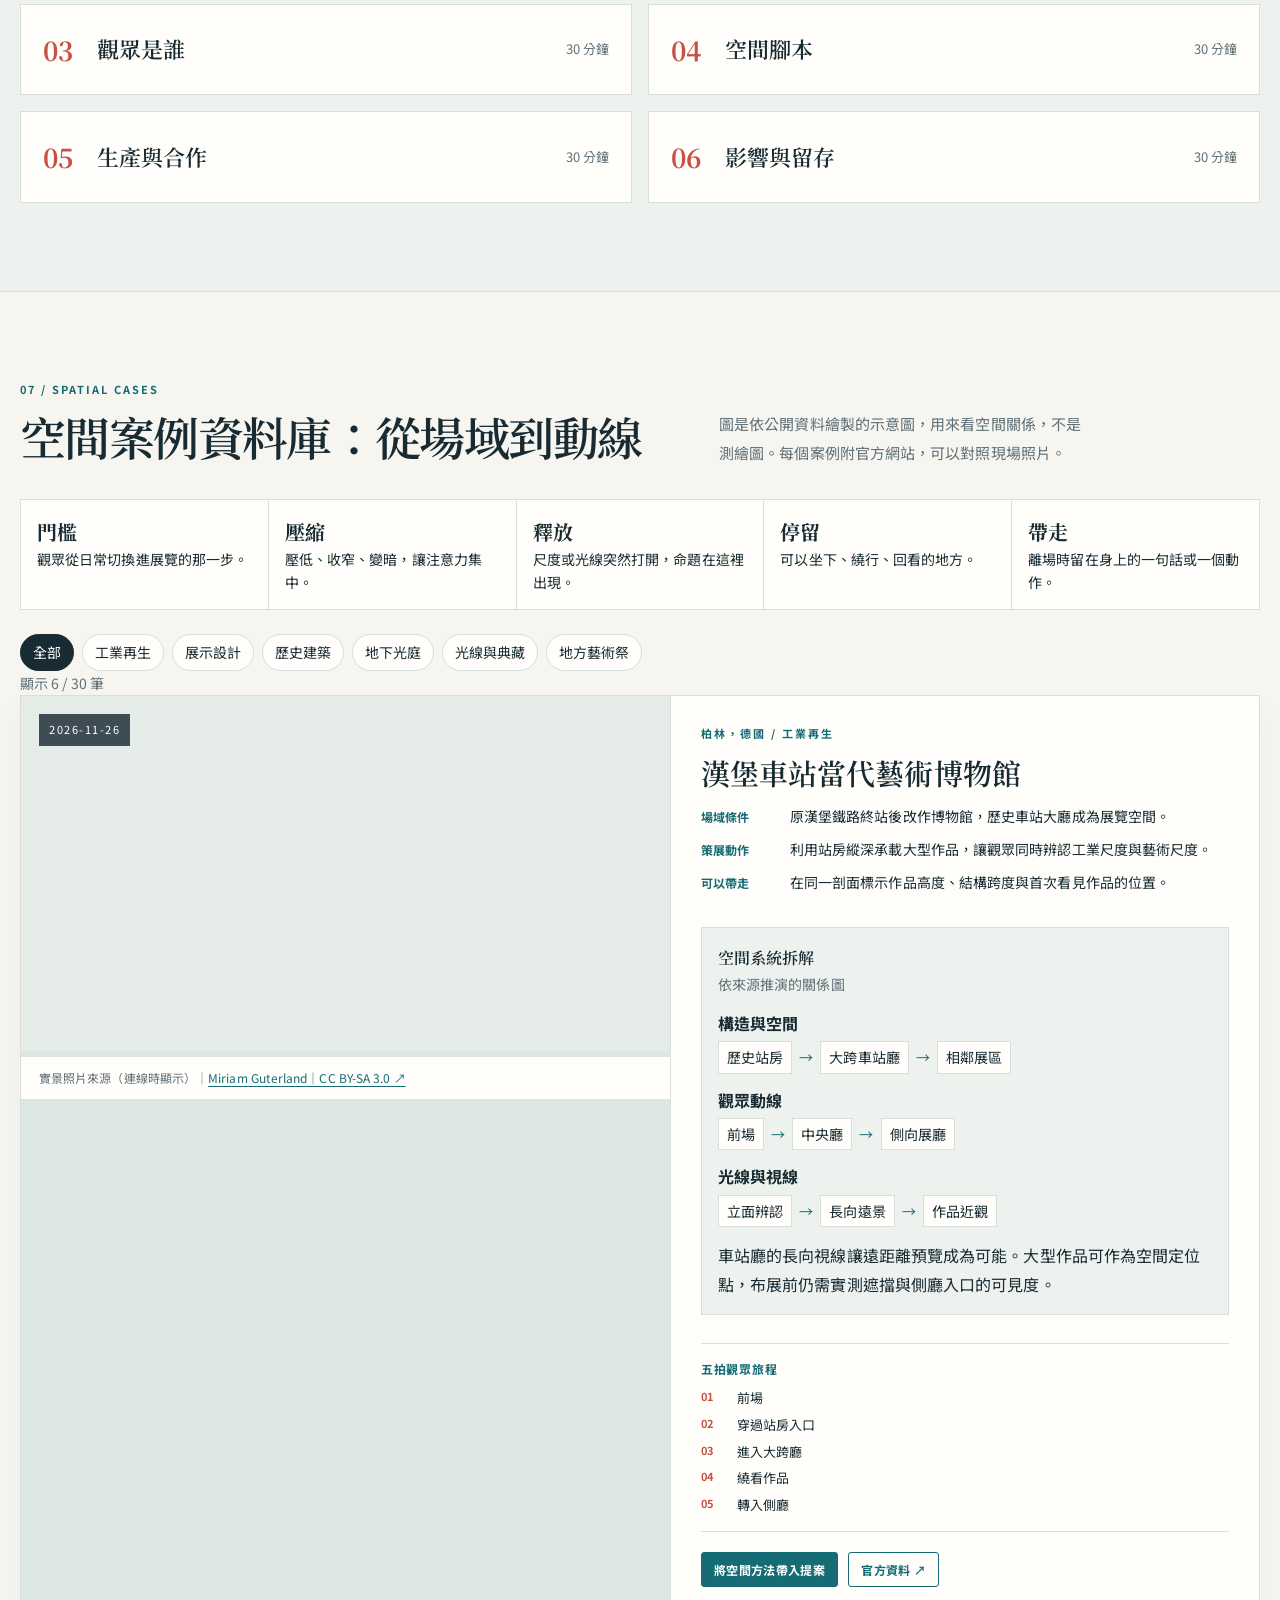
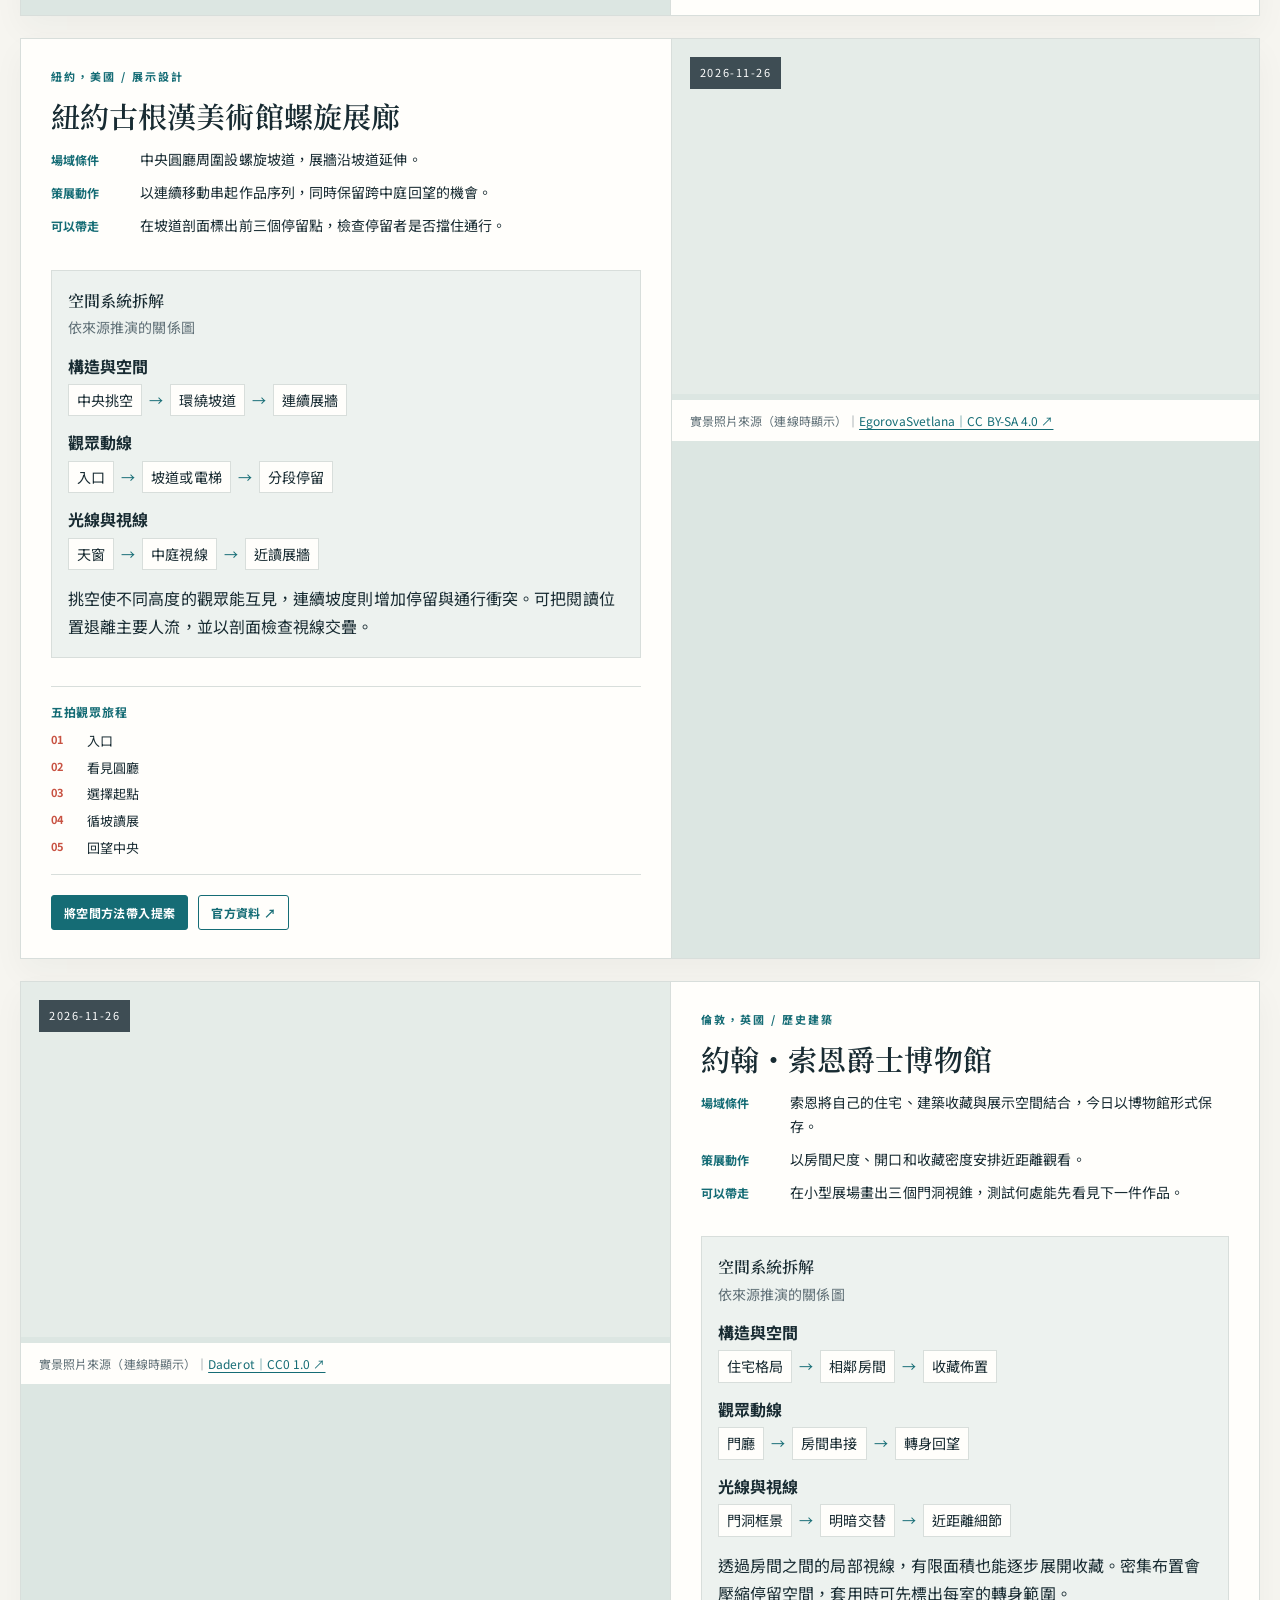
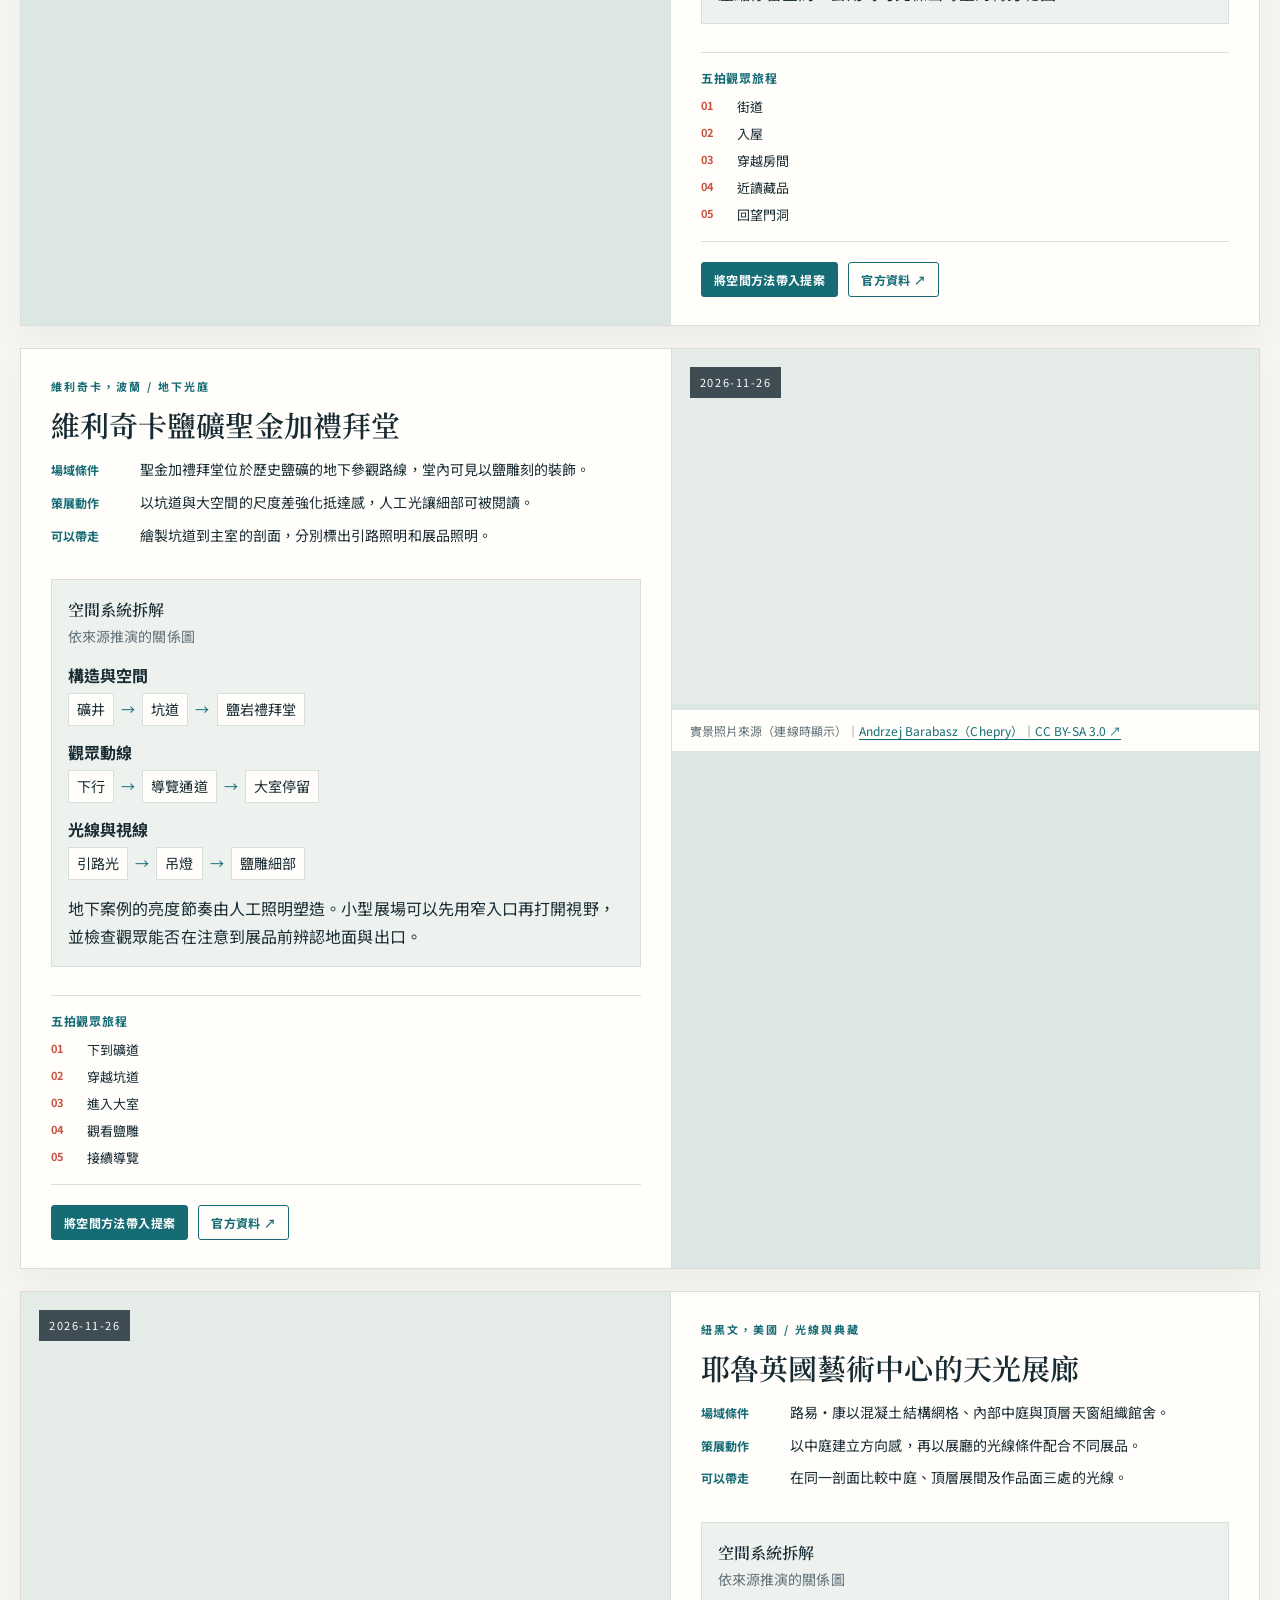
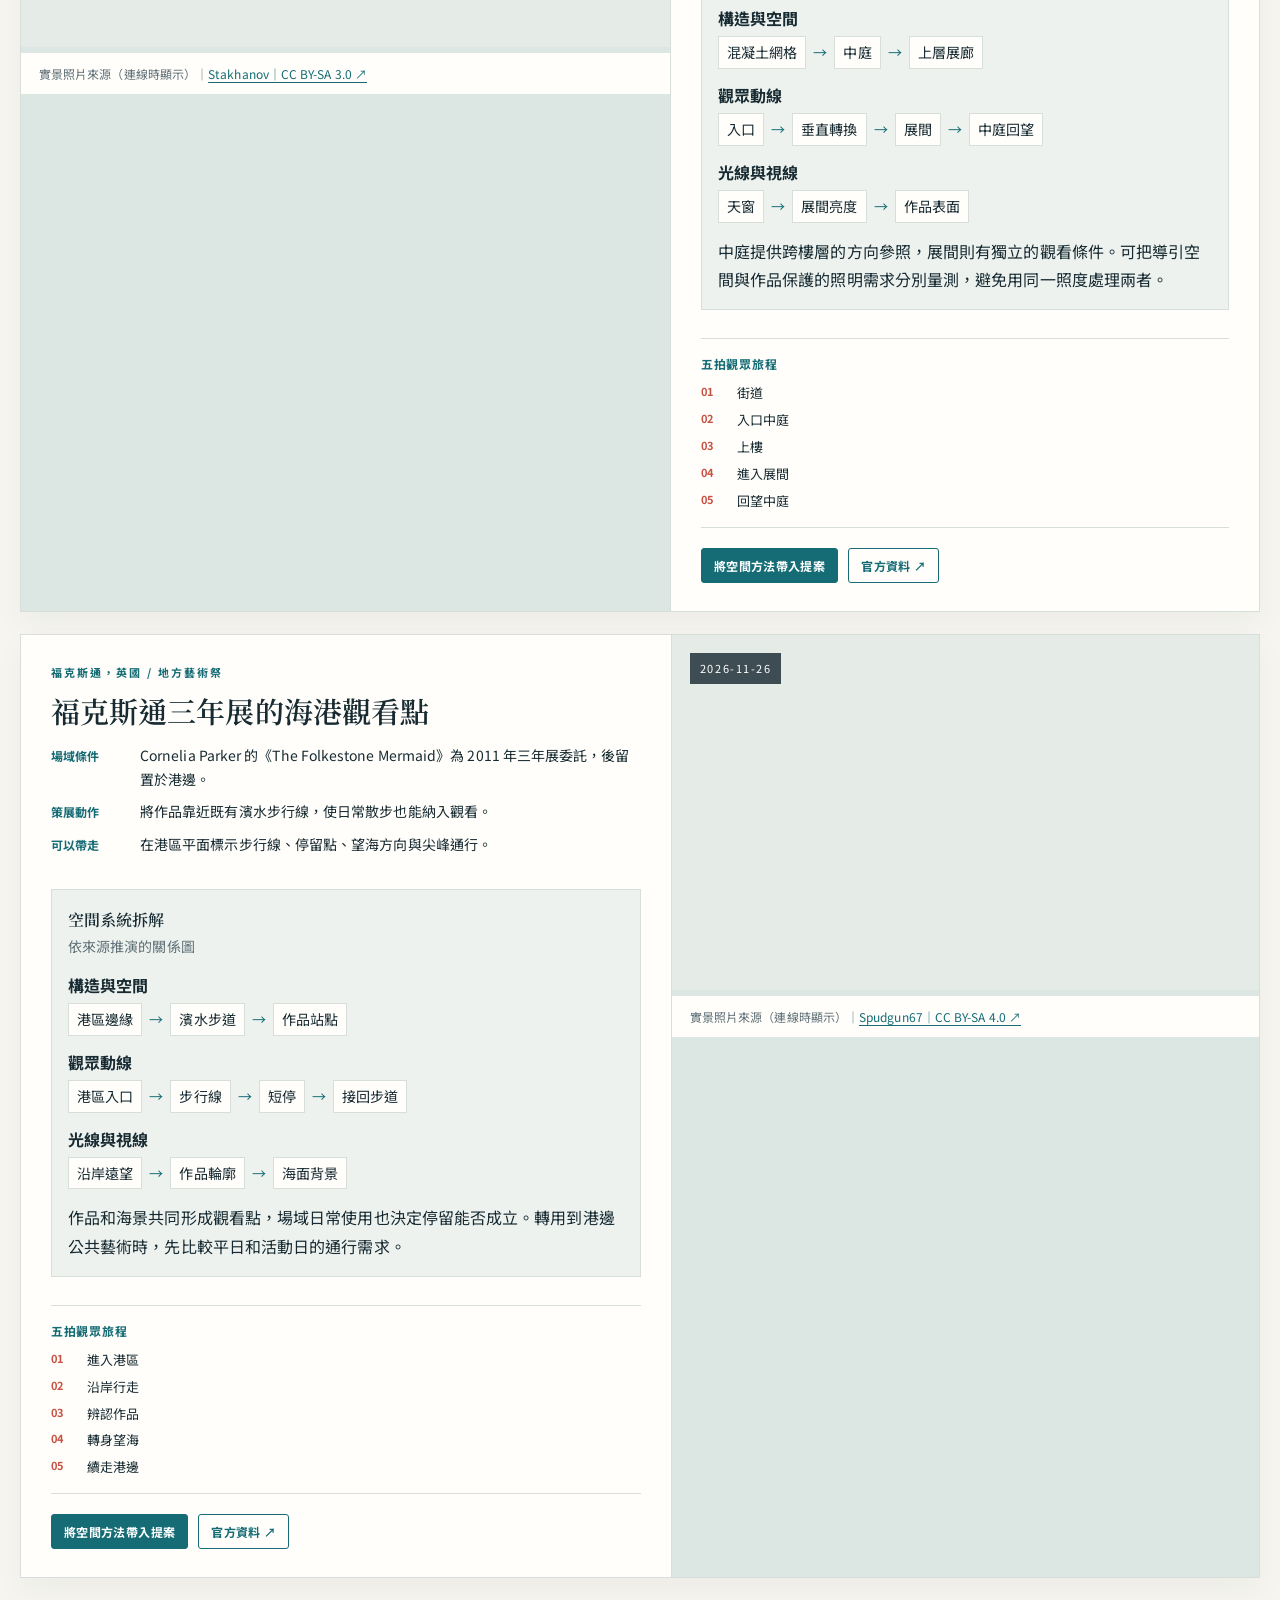
==== commit a67da28a: "Add five curator tasks for 2026-11-26" ====
--- a/index.html
+++ b/index.html
@@ -913,7 +913,8 @@
 var toastT;
 function toast(m) { var t = $('#toast'); t.textContent = m; t.classList.add('on'); clearTimeout(toastT); toastT = setTimeout(function () { t.classList.remove('on'); }, 2200); }
 function day(s) { var p = s.split('-'); return new Date(+p[0], +p[1] - 1, +p[2]); }
-var TODAY = new Date(); TODAY.setHours(0, 0, 0, 0);
+function taipeiToday(){var s=new Intl.DateTimeFormat('sv-SE',{timeZone:'Asia/Taipei',year:'numeric',month:'2-digit',day:'2-digit'}).format(new Date());return day(s);}
+var TODAY = taipeiToday();
 var DAYMS = 86400000;
 function iso(d) { return d.getFullYear() + '-' + String(d.getMonth() + 1).padStart(2, '0') + '-' + String(d.getDate()).padStart(2, '0'); }
 function fmt(s) { var d = day(s); return d.getFullYear() + '.' + String(d.getMonth() + 1).padStart(2, '0') + '.' + String(d.getDate()).padStart(2, '0'); }
@@ -1326,7 +1327,7 @@
   }
   return added;
 }
-window.CuratorOS={SYS:SYS,SPACES:SPACES,EX:EX,LESSONS:LESSONS,LIB:LIB,getProject:function(){return JSON.parse(JSON.stringify(S));},setProject:function(p){if(!p||!Array.isArray(p.beats)||p.beats.length!==5)return false;S=Object.assign(JSON.parse(JSON.stringify(BLANK)),p);if(!Array.isArray(S.aud))S.aud=[];S.beats=S.beats.map(function(b){return {t:String(b&&b.t||''),m:Math.max(0,Math.min(120,Number(b&&b.m)||0))};});['site','obs','gap','change','biS','biV','biW','audNote','system','partners','resources','evidence','legacy'].forEach(function(k){S[k]=String(S[k]||'').slice(0,10000);});saveS();drawPane();return true;},selectStep:function(i){stepNow=Math.max(0,Math.min(6,i));drawSteps();drawPane();$('#guide').scrollIntoView();},useSystem:function(id){if(S.ex)S=JSON.parse(JSON.stringify(BLANK));S.system=id;stepNow=5;saveS();drawPane();$('#guide').scrollIntoView();},useSpace:function(id){var x=SPACES.find(function(z){return z.svg===id;});if(!x)return;if(S.ex)S=JSON.parse(JSON.stringify(BLANK));S.site=S.site||x.sub+'｜'+x.t;S.beats=x.beats.map(function(t,i){return {t:t,m:[2,3,8,10,2][i]};});stepNow=4;saveS();drawPane();$('#guide').scrollIntoView();},mergeRemoteRows:mergeRemoteRows,brief:brief,store:store,toast:toast,drawLib:drawLib,drawSpaces:drawSpaces,drawRadar:drawRadar,useTopic:useTopic,refreshToday:function(){TODAY=new Date();TODAY.setHours(0,0,0,0);drawRadar();pickTopic(false);}};
+window.CuratorOS={SYS:SYS,SPACES:SPACES,EX:EX,LESSONS:LESSONS,LIB:LIB,getProject:function(){return JSON.parse(JSON.stringify(S));},setProject:function(p){if(!p||!Array.isArray(p.beats)||p.beats.length!==5)return false;S=Object.assign(JSON.parse(JSON.stringify(BLANK)),p);if(!Array.isArray(S.aud))S.aud=[];S.beats=S.beats.map(function(b){return {t:String(b&&b.t||''),m:Math.max(0,Math.min(120,Number(b&&b.m)||0))};});['site','obs','gap','change','biS','biV','biW','audNote','system','partners','resources','evidence','legacy'].forEach(function(k){S[k]=String(S[k]||'').slice(0,10000);});saveS();drawPane();return true;},selectStep:function(i){stepNow=Math.max(0,Math.min(6,i));drawSteps();drawPane();$('#guide').scrollIntoView();},useSystem:function(id){if(S.ex)S=JSON.parse(JSON.stringify(BLANK));S.system=id;stepNow=5;saveS();drawPane();$('#guide').scrollIntoView();},useSpace:function(id){var x=SPACES.find(function(z){return z.svg===id;});if(!x)return;if(S.ex)S=JSON.parse(JSON.stringify(BLANK));S.site=S.site||x.sub+'｜'+x.t;S.beats=x.beats.map(function(t,i){return {t:t,m:[2,3,8,10,2][i]};});stepNow=4;saveS();drawPane();$('#guide').scrollIntoView();},mergeRemoteRows:mergeRemoteRows,brief:brief,store:store,toast:toast,drawLib:drawLib,drawSpaces:drawSpaces,drawRadar:drawRadar,useTopic:useTopic,refreshToday:function(){TODAY=taipeiToday();drawRadar();pickTopic(false);}};
 })();
 </script>
 <script>
@@ -1359,6 +1360,36 @@
 
   /* Daily five-question curriculum; latest complete day is clearly distinguished from today. */
   var DAILY_CASES={
+    "daily-2026-11-26-curator": {
+      "image": "https://cdn.sanity.io/images/cctd4ker/production/3de2fe8030e994658556874bc70831ea0885507a-5121x1707.jpg?w=1920&q=75&auto=format",
+      "case": "The Metropolitan Museum of Art｜A Long Shadow: Postwar Japan Through the Lens",
+      "source": "https://www.metmuseum.org/exhibitions/a-long-shadow-postwar-japan-through-the-lens",
+      "notion": "https://app.notion.com/p/42334a20271a8153a861d26e6d629839"
+    },
+    "daily-2026-11-26-thinking": {
+      "image": "https://cdn.sanity.io/images/cctd4ker/production/7c87b6164655f711842004277a35e658e1ea7d1f-5121x1707.jpg?w=1920&q=75&auto=format",
+      "case": "The Metropolitan Museum of Art｜Tapa: Art of the Gift in Polynesia",
+      "source": "https://www.metmuseum.org/exhibitions/tapa-art-of-the-gift-in-polynesia",
+      "notion": "https://app.notion.com/p/42334a20271a81d2ba9ccacbde7af2e7"
+    },
+    "daily-2026-11-26-participation": {
+      "image": "https://www.nga.gov/sites/default/files/contextual/styles/16x9__focal_point_scale_and_crop__xl/public/2026-07/sc-044_123191_001-ppt-hd_0__jpg/5418206.jpg?itok=qCuDXJBf&h=cfb70e87",
+      "case": "National Gallery of Art｜In the Library: Reimagining America by Design",
+      "source": "https://www.nga.gov/exhibitions/library-reimagining-america-design",
+      "notion": "https://app.notion.com/p/42334a20271a815f88a5f0e5ce33175f"
+    },
+    "daily-2026-11-26-family": {
+      "image": "https://api.nga.gov/iiif/c69b3a6d-ce94-48bc-b740-d7262256a552__4000/0,284,4000,2100/!1200,630/0/default.jpg",
+      "case": "National Gallery of Art｜Playtime",
+      "source": "https://www.nga.gov/calendar/playtime-1?evd=202611290131",
+      "notion": "https://app.notion.com/p/42334a20271a811ea3a9daaab8f02ef9"
+    },
+    "daily-2026-11-26-life": {
+      "image": "https://media.tate.org.uk/aztate-prd-ew-dg-wgtail-st1-ctr-data/images/Tate_Website_-_VBDG_2.width-600.jpg",
+      "case": "Tate｜Vanessa Bell & Duncan Grant: Inside Bloomsbury",
+      "source": "https://www.tate.org.uk/whats-on/tate-britain/vanessa-bell-and-duncan-grant",
+      "notion": "https://app.notion.com/p/42334a20271a81168683d5982763bb2d"
+    },
     "daily-2026-11-23-curator": {
       "image": "https://www.moma.org/d/assets/W1siZiIsIjIwMjYvMDcvMjQvM3dpY2UyMG55N19DRV9Dcm9wX01PTUFfQklHLmpwZyJdLFsicCIsImNvbnZlcnQiLCItcXVhbGl0eSA5MCAtcmVzaXplIDIwMDB4MjAwMFx1MDAzZSJdXQ/CE-Crop-MOMA-BIG.jpg?sha=5a7ba957650a28d6",
       "case": "The Museum of Modern Art｜Full Disclosure: The Edge of Information Design",
@@ -1432,7 +1463,7 @@
       "notion": "https://app.notion.com/p/42234a20271a811390b8dc36046cbb8f"
     },
     "daily-2026-11-25-participation": {
-      "image": "https://www.moma.org/d/assets/W1siZiIsIjIwMjYvMTAvMjEvODR3cWRwcG91c19JTjI2MjVBXzAwMV9DQ0NSX0Z1bF9zaXplX0pQRUdfTUMuanBnIl0sWyJwIiwiY29udmVydCIsIi1xdWFsaXR5IDkwIC1yZXNpemUgMjAwMHgyMDAwXHUwMDNlIl1d/IN2625A_001_CCCR-Full-size-JPEG_MC.jpg?sha=8cbc131e9e385ed2",
+      "image": "https://www.moma.org/d/assets/[base64]/IN2625A_001_CCCR-Full-size-JPEG_MC.jpg?sha=7e5f8057b238747d",
       "case": "The Museum of Modern Art｜Yoko Ono: IMAGINE PEACE",
       "source": "https://www.moma.org/calendar/exhibitions/5935",
       "notion": "https://app.notion.com/p/42234a20271a81da8270f2ffa98537e1"
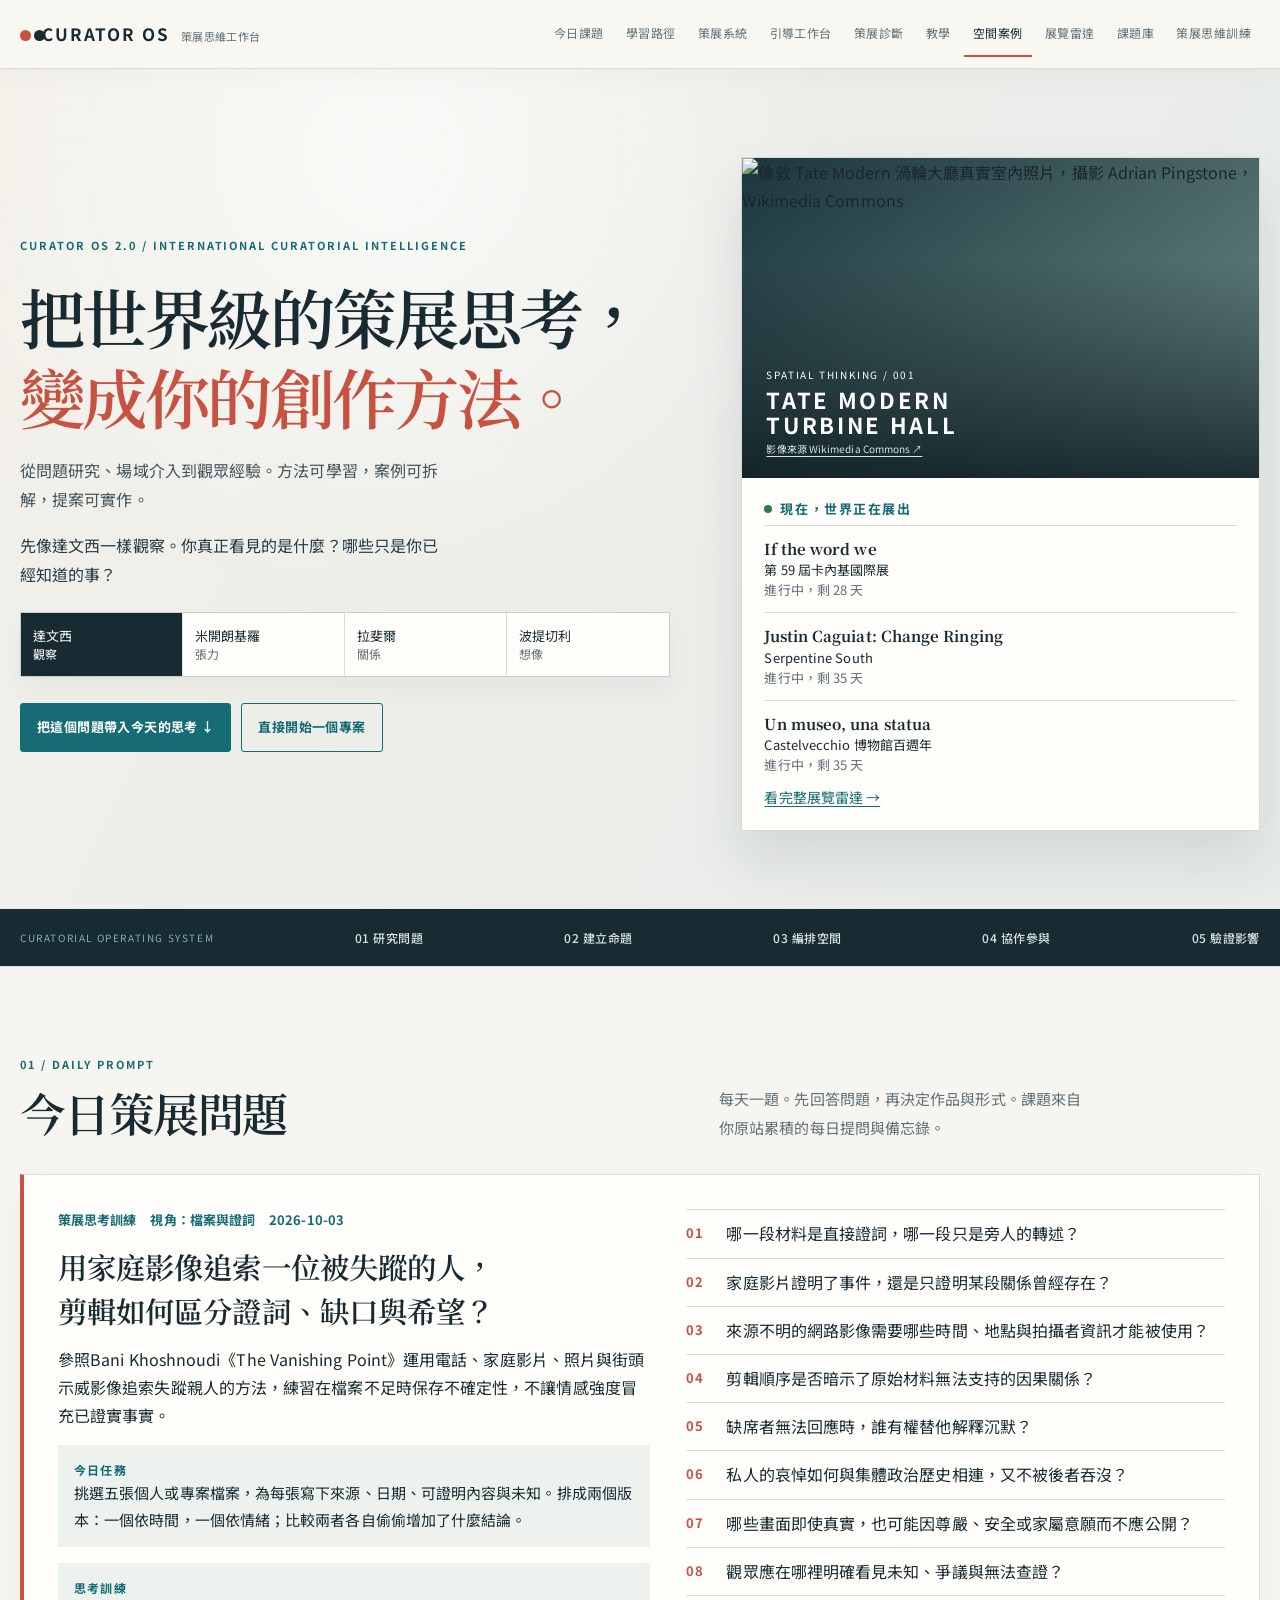
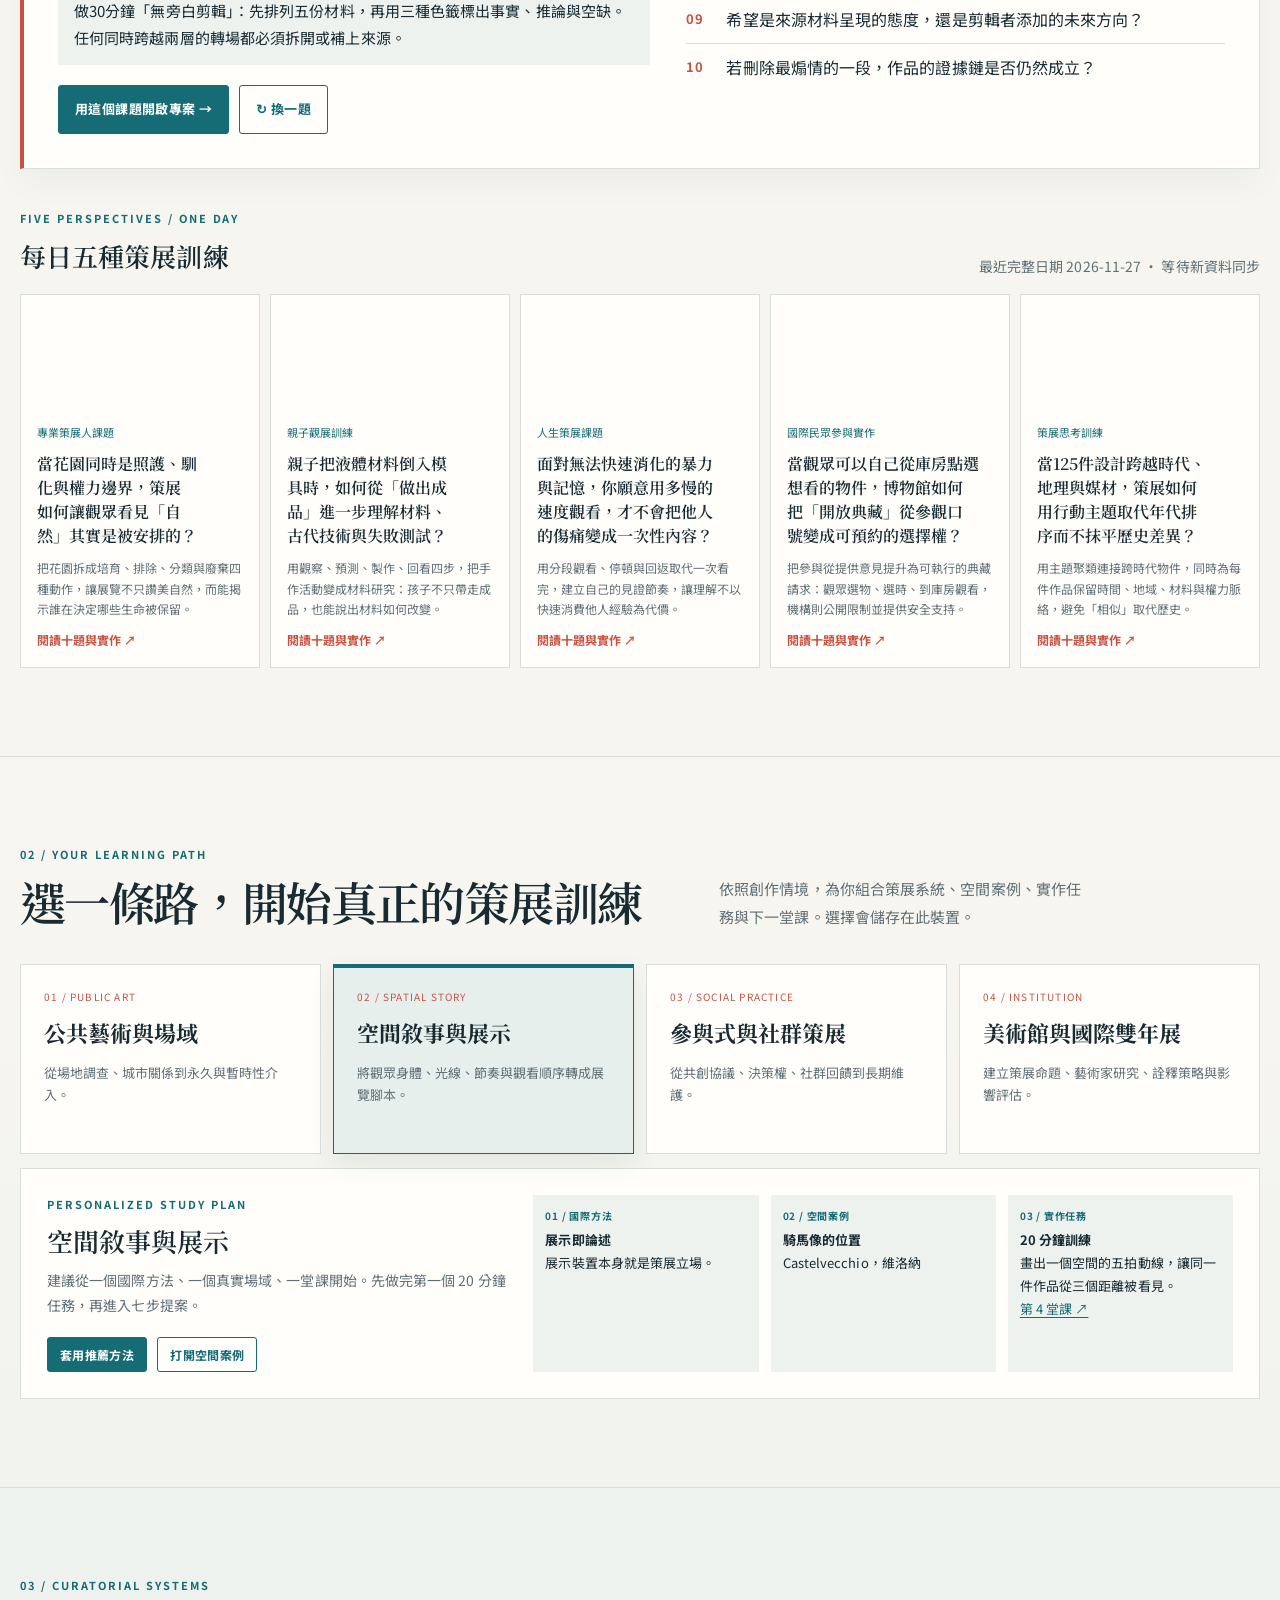
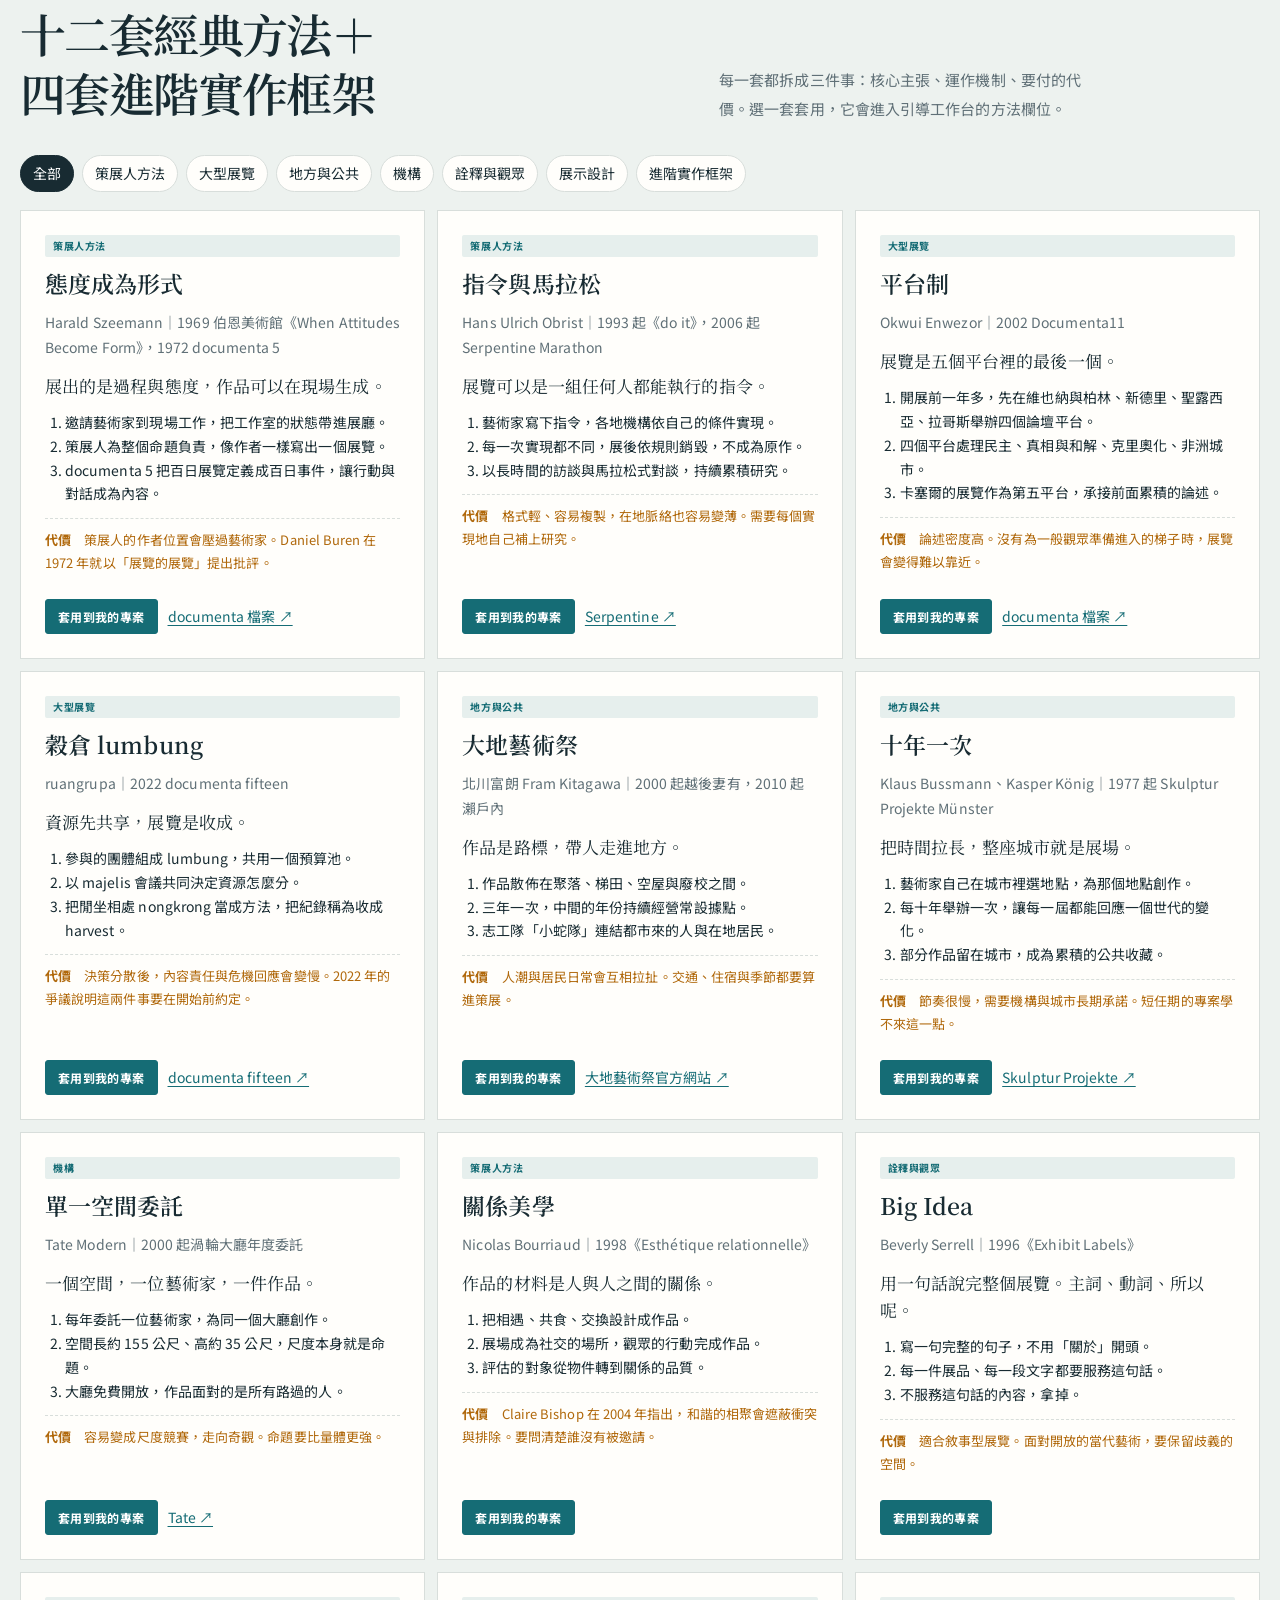
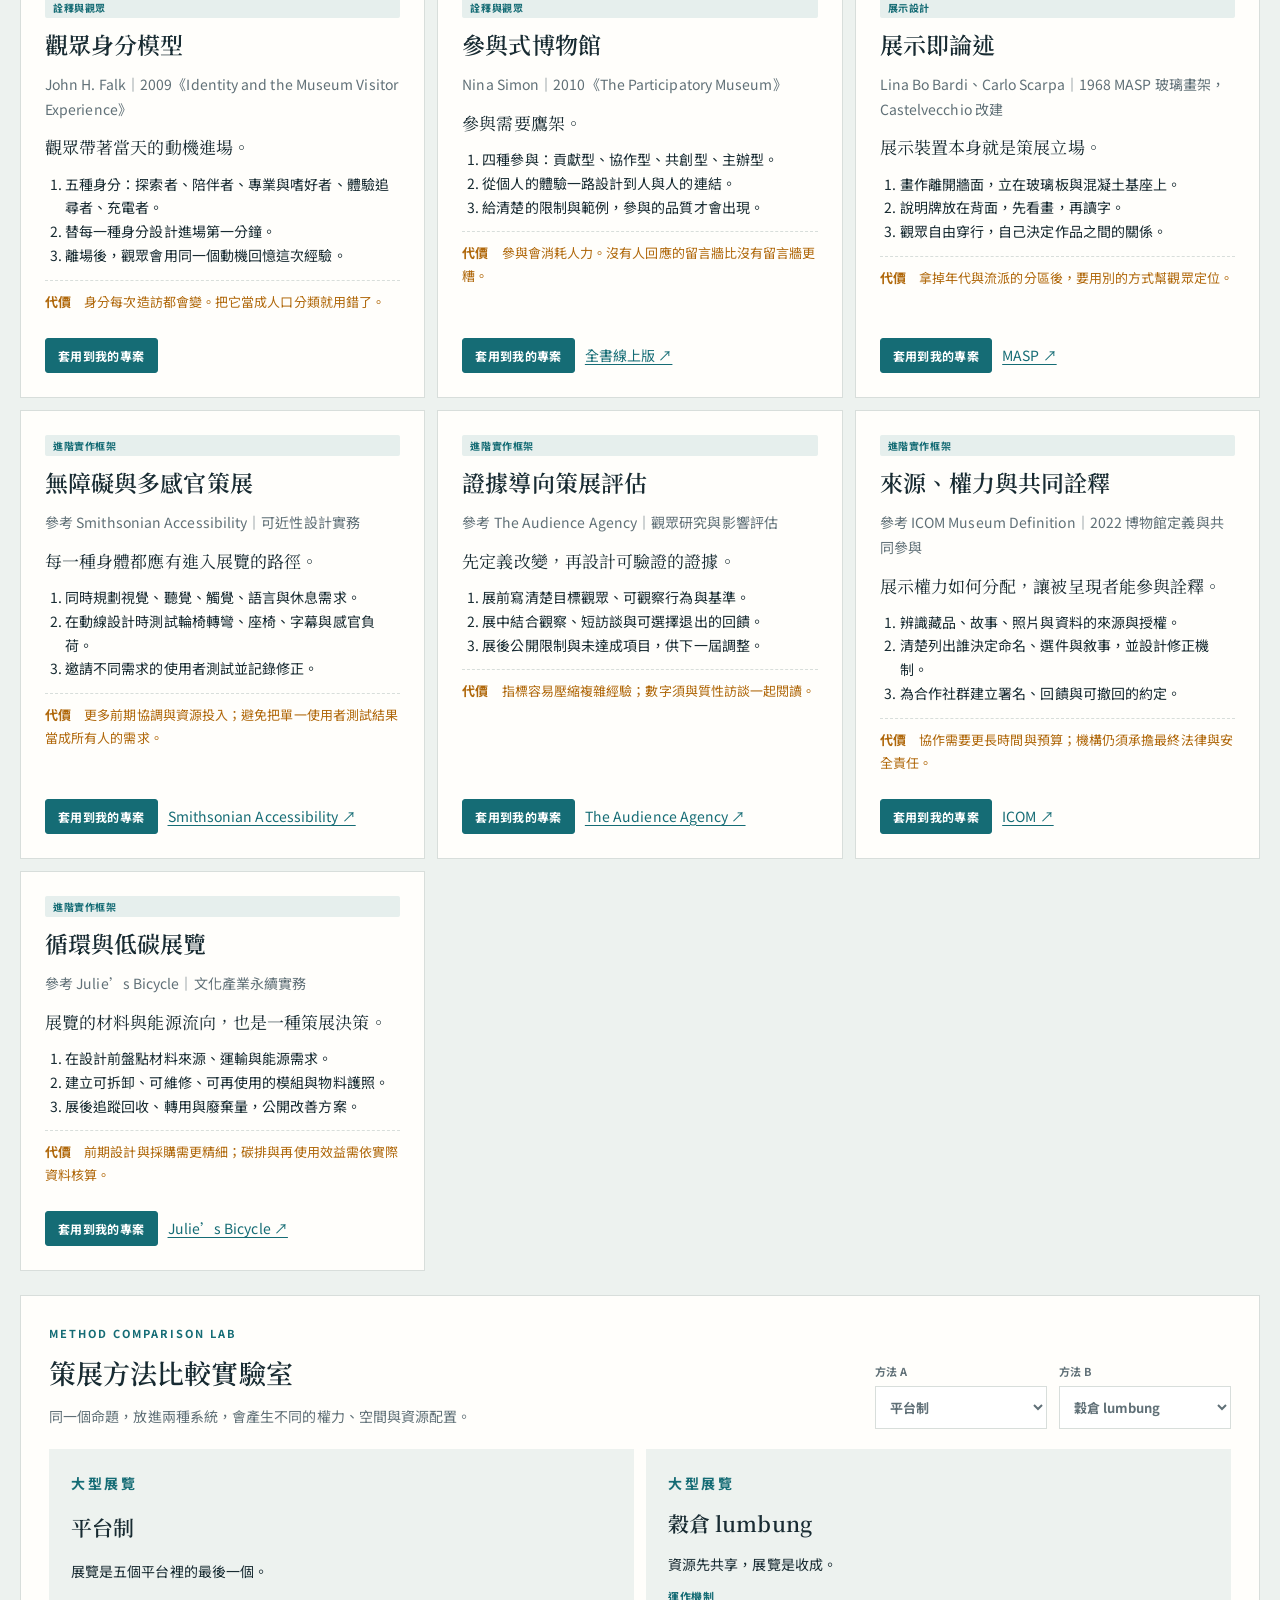
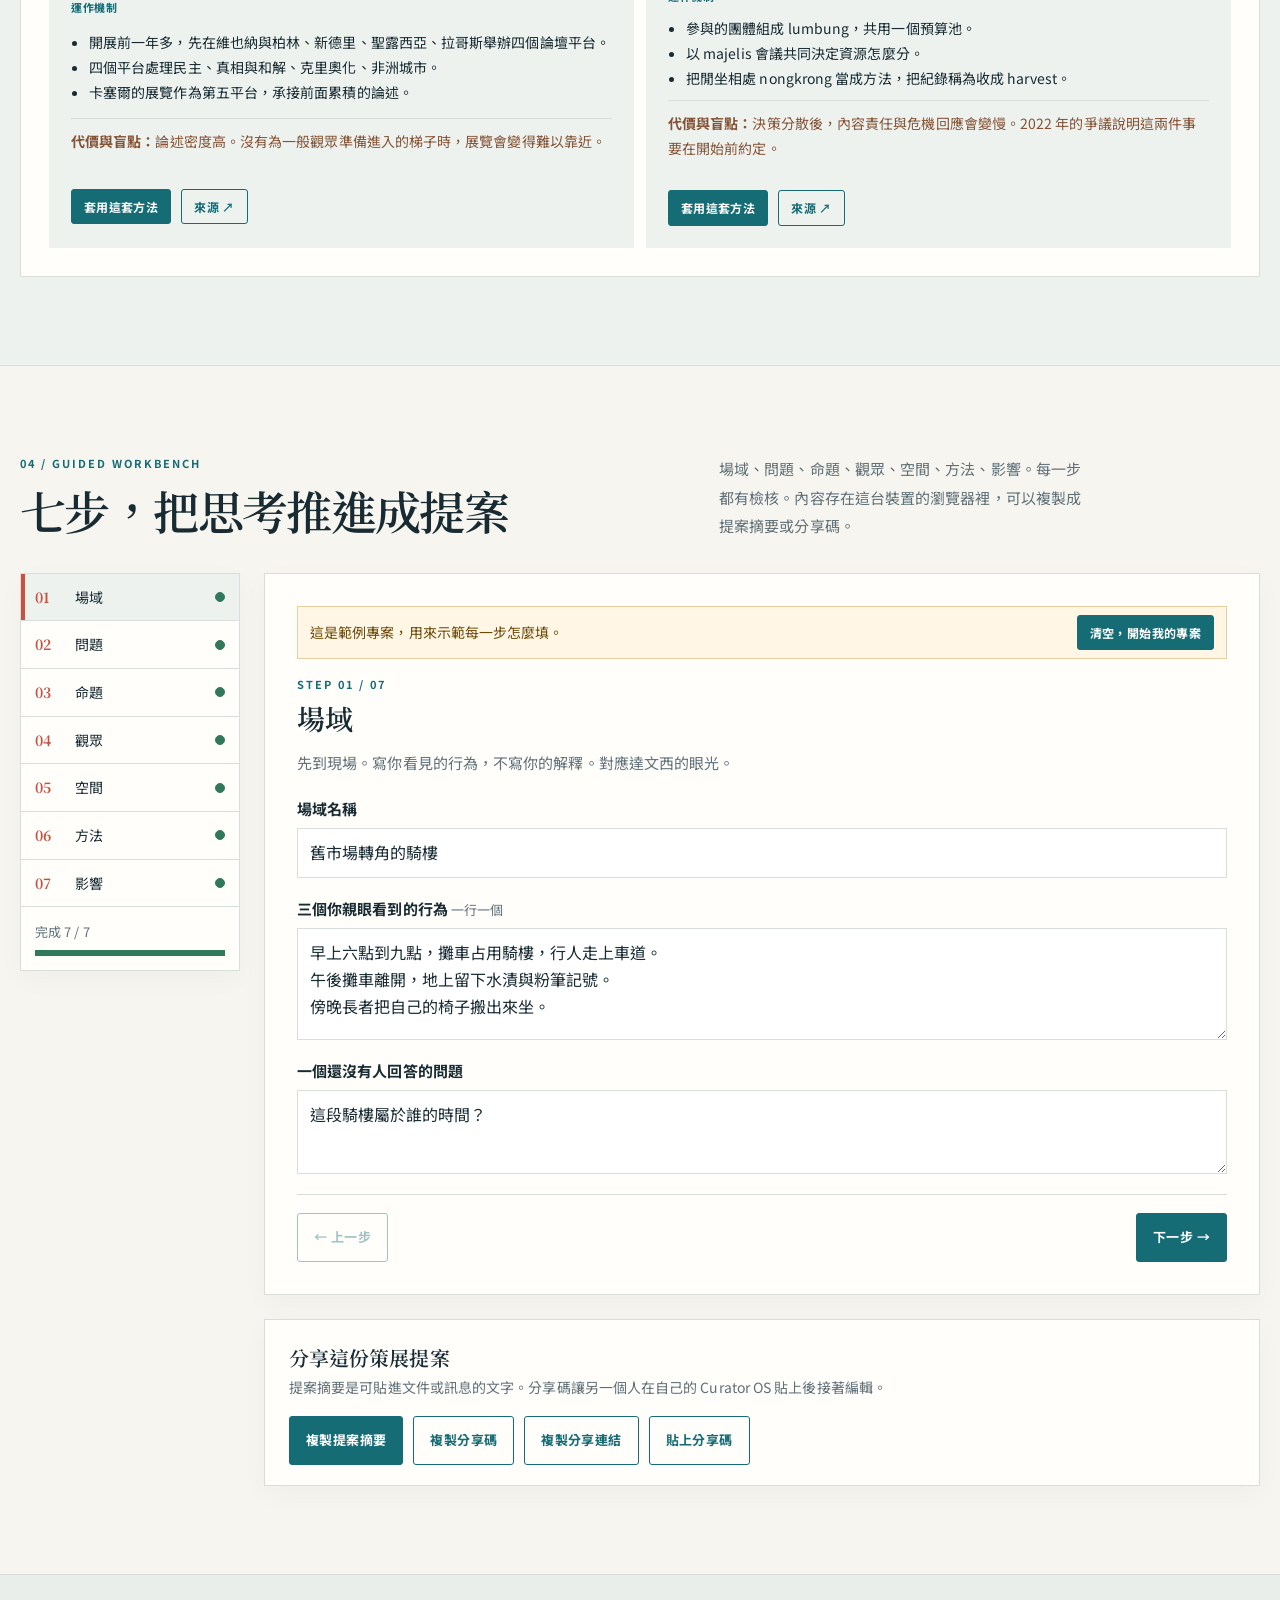
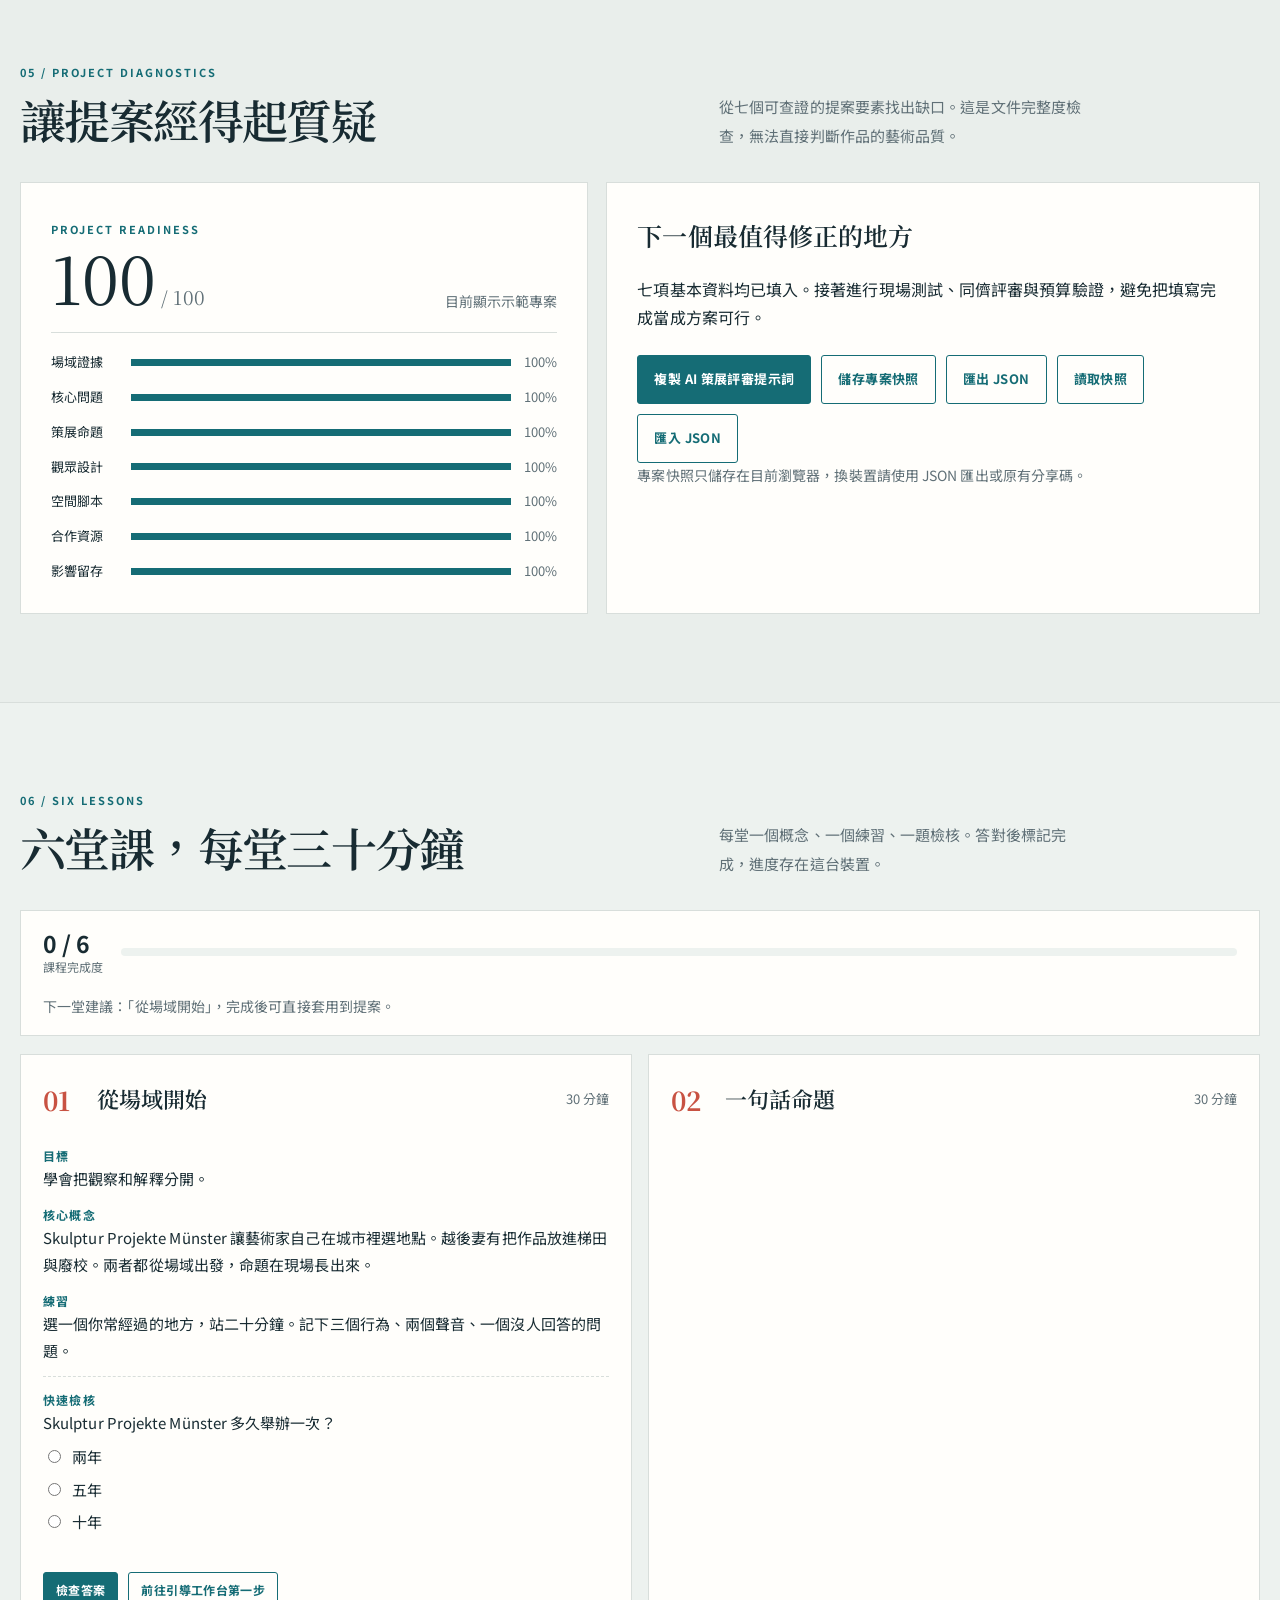
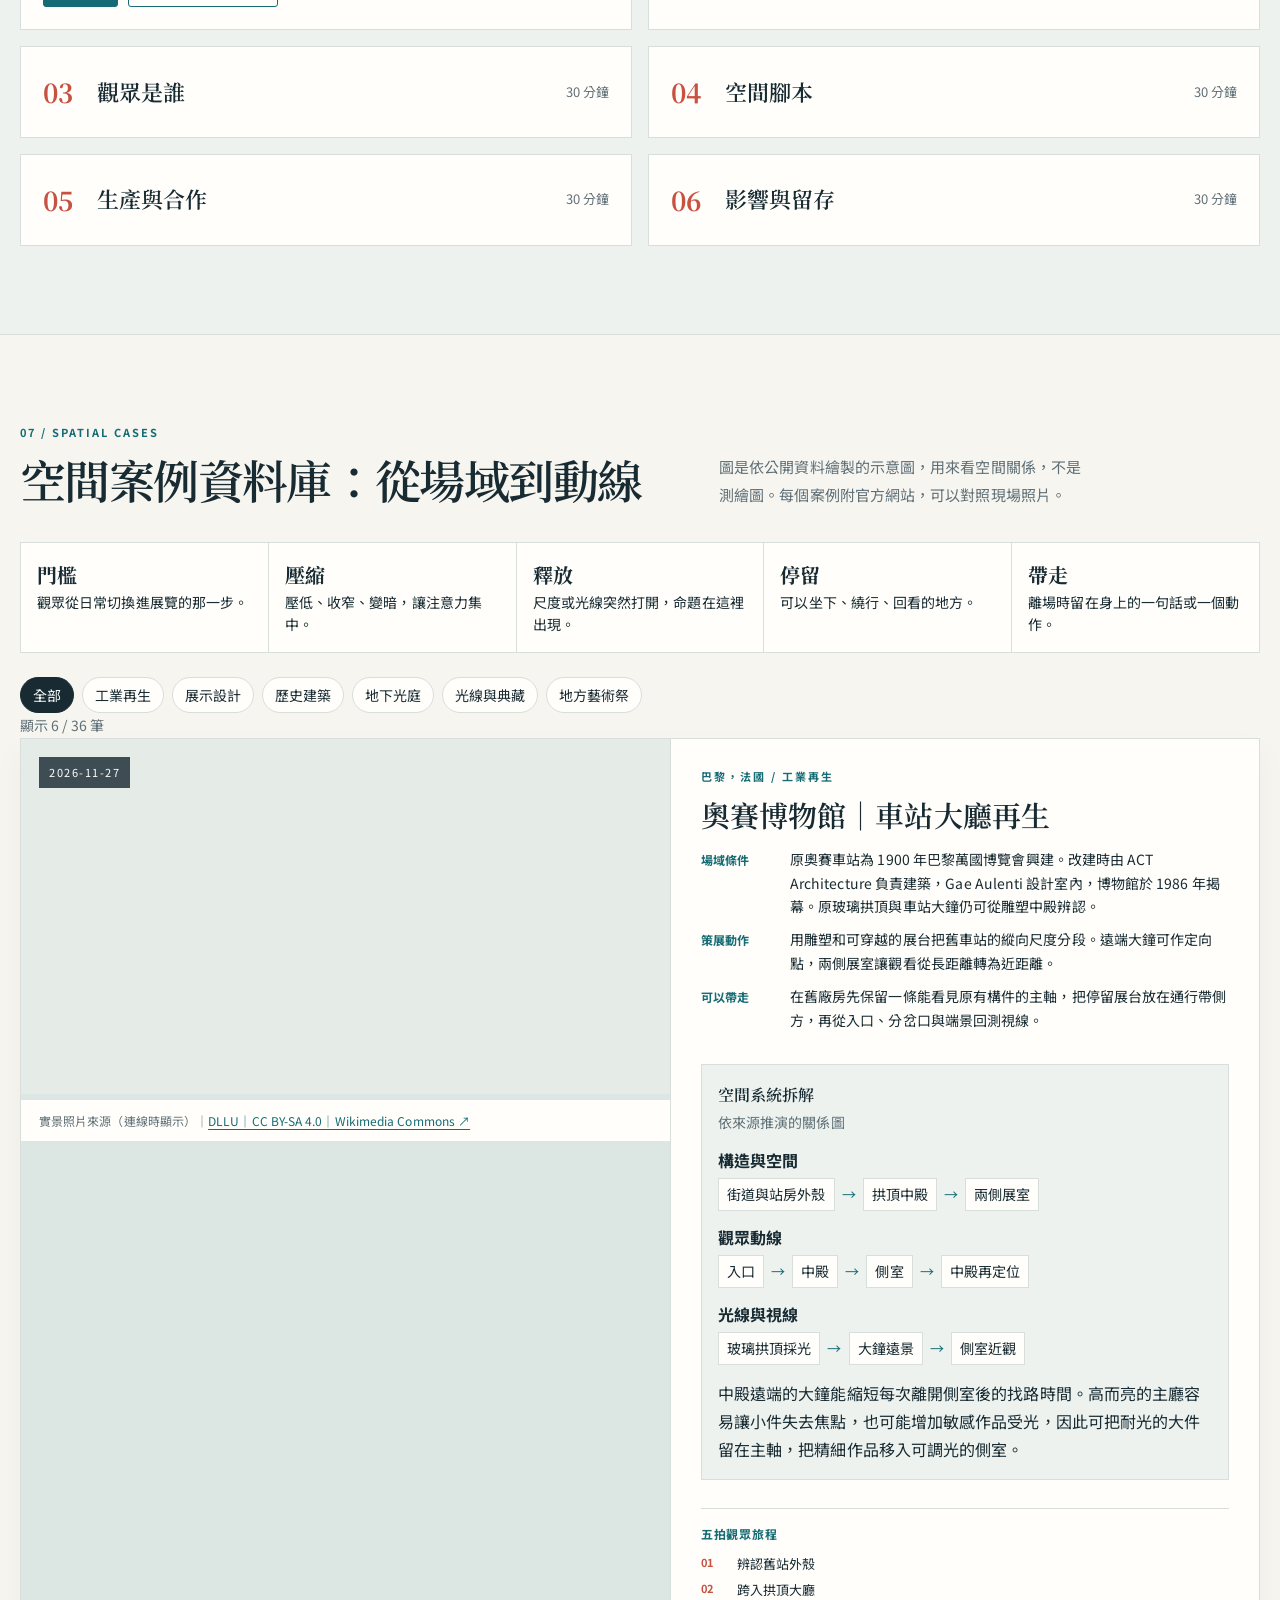
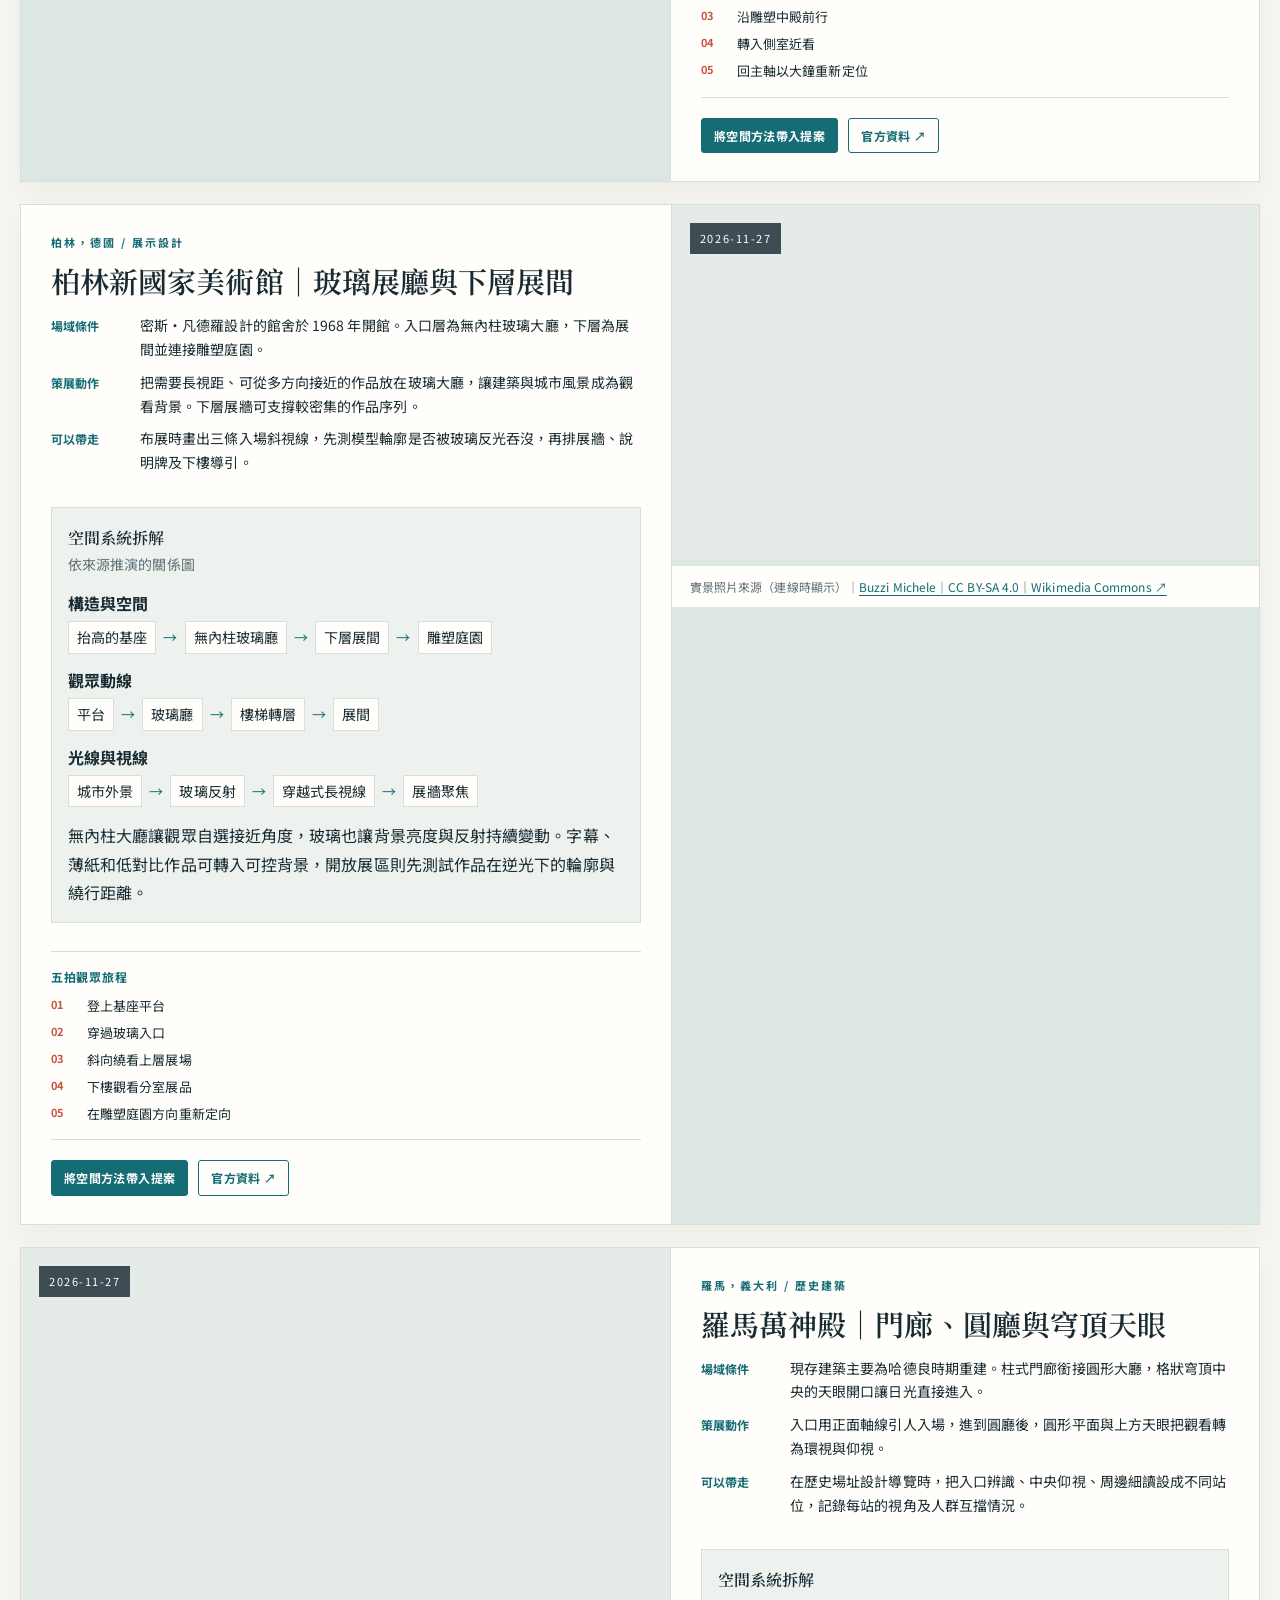
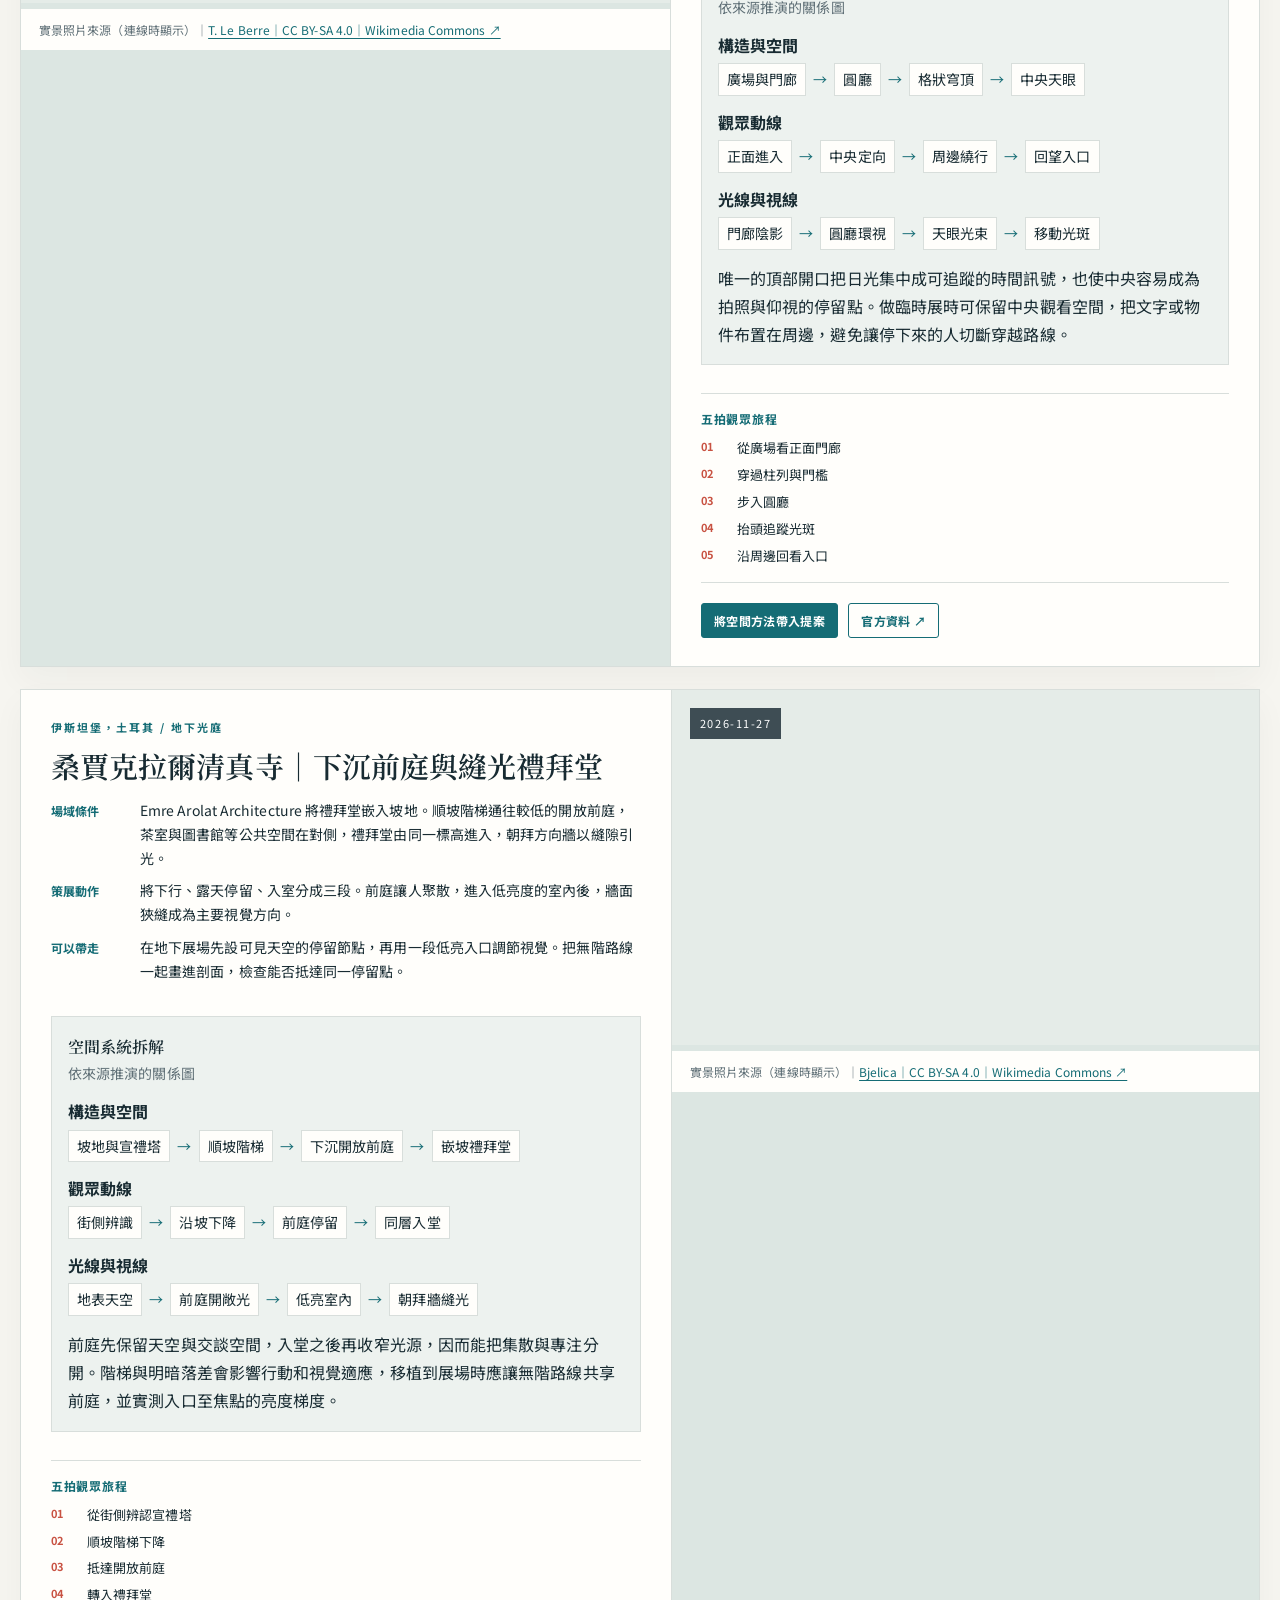
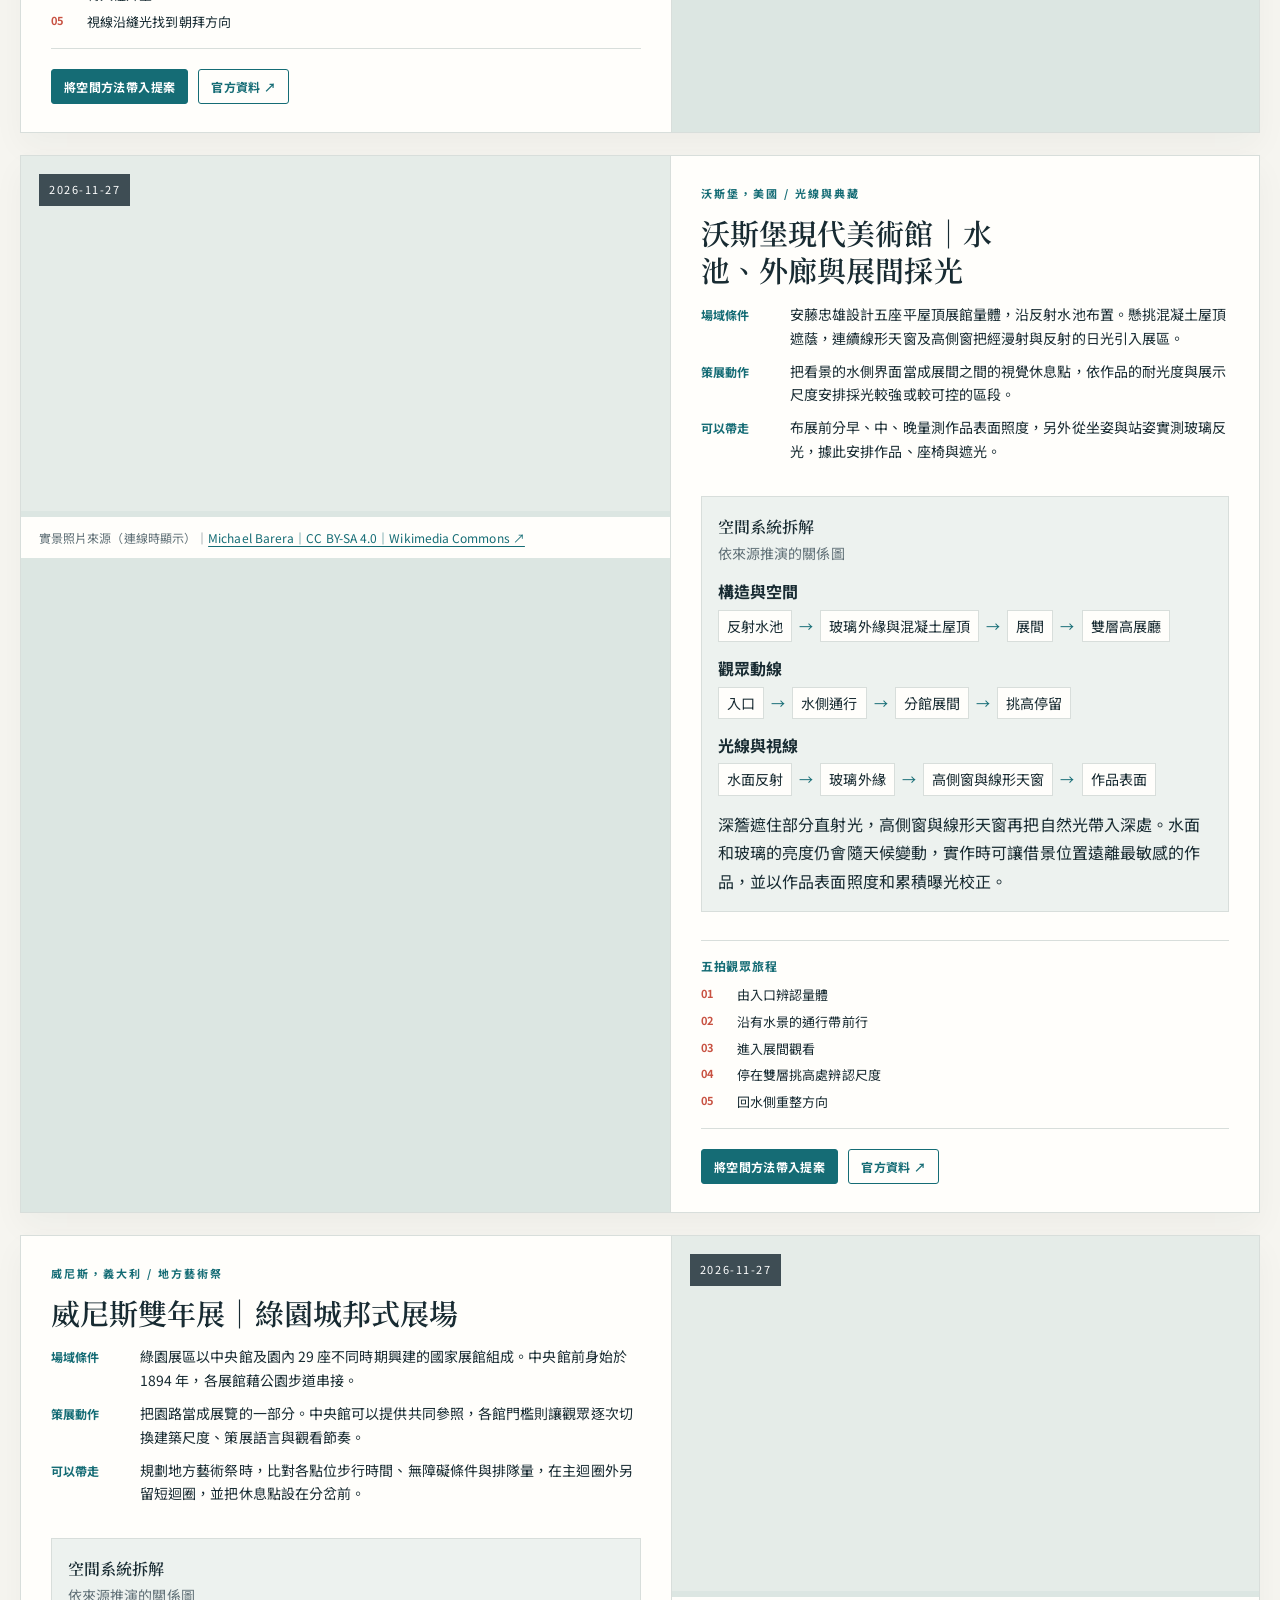
==== commit d88b2bbb: "Add five curator tasks for 2026-11-27" ====
--- a/index.html
+++ b/index.html
@@ -1359,7 +1359,7 @@
   renderPaths();
 
   /* Daily five-question curriculum; latest complete day is clearly distinguished from today. */
-  var DAILY_CASES={
+  var DAILY_CASES={"daily-2026-11-27-curator":{"date":"2026-11-27","category":"專業策展人課題","lens":"花園權力剖面","source":{"name":"Walker Art Center","title":"Abbas Akhavan: Variations on a Garden","url":"https://www.walkerart.org/whats-on/abbas-akhavan-variations-on-a-garden/","accessedAt":"2026-11-27","sourceType":"英文官方展覽頁"},"title":"當花園同時是照護、馴化與權力邊界，策展如何讓觀眾看見「自然」其實是被安排的？","summary":"把花園拆成培育、排除、分類與廢棄四種動作，讓展覽不只讚美自然，而能揭示誰在決定哪些生命被保留。","questions":["展覽裡的「自然」是野生狀態、人工設計，還是兩者談判的結果？","誰有權決定哪些物種被培育、移除或命名？","花園的美感是否遮蔽了殖民、戰爭或遷徙歷史？","哪些材料會衰敗，哪些材料被保存，這個差異意味什麼？","觀眾能否從作品看見照護與控制同時存在？","公共與私人空間的邊界如何被作品重新安排？","展場是否把植物變成純粹裝飾或背景？","作品的脆弱性會如何改變保存與展示權力？","哪一項策展選擇最容易被誤讀為自然本來如此？","若刪除所有「自然療癒」語言，展覽還剩下什麼核心衝突？"],"strategy":"建立「培育／排除／分類／廢棄」四欄權力表，逐件作品標出受益者、被忽略者與可見證據。","task":"拿一件正在規劃的作品，15 分鐘完成四欄權力表，並把一段過度浪漫化自然的展標改寫成可被證明的版本。","training":"20 分鐘列生命材料；20 分鐘追溯誰做決定；20 分鐘找被排除者；20 分鐘改寫展標；10 分鐘做反方檢查。","caseStudy":{"realWorld":true,"country":"美國","location":"明尼阿波利斯 Walker Art Center","title":"Abbas Akhavan: Variations on a Garden","statusAsOf":"2026-11-27","latestUpdate":"截至 2026-11-27，官方頁標示展覽正在展出，展期至 2027-04-18。","references":["https://www.walkerart.org/whats-on/abbas-akhavan-variations-on-a-garden/"],"photos":[{"url":"https://assets.walkerart.org/uploads/2025/11/des2026_web_image_1.6_1_abbas-e1793817760578.jpg?resize=1584%2C990&gravity","caption":"Abbas Akhavan《curtain call, variations on a folly》展場影像，呈現夯土柱列與綠色基面。","credit":"Abbas Akhavan, curtain call, variations on a folly, 2021/2023；Photo: David Stjernholm","sourceUrl":"https://www.walkerart.org/whats-on/abbas-akhavan-variations-on-a-garden/","verifiedAt":"2026-11-27"}]},"rawText":"【來源事實】Walker Art Center 官方資料指出，展覽於 2026 年 11 月 12 日至 2027 年 4 月 18 日在 Galleries A & B 展出，是 Abbas Akhavan 首次大型美國博物館回顧展；展覽以花園作為野生與馴化生命的談判場域，討論生態變遷、文化保存及公共／私人空間。\n【策展推論】把花園拆成培育、排除、分類與廢棄四種動作，讓展覽不只讚美自然，而能揭示誰在決定哪些生命被保留。\n【原創模擬】建立「培育／排除／分類／廢棄」四欄權力表，逐件作品標出受益者、被忽略者與可見證據。；拿一件正在規劃的作品，15 分鐘完成四欄權力表，並把一段過度浪漫化自然的展標改寫成可被證明的版本。\n查證日期：2026-11-27","notionUrl":"https://app.notion.com/42434a20271a81268dd9ef59aa422b47"},"daily-2026-11-27-thinking":{"date":"2026-11-27","category":"策展思考訓練","lens":"非年代式跨時策展","source":{"name":"Cooper Hewitt, Smithsonian Design Museum","title":"Design Across Time: Exploring the Smithsonian’s Design Collection","url":"https://www.cooperhewitt.org/exhibition/design-across-time/","accessedAt":"2026-11-27","sourceType":"英文官方展覽頁"},"title":"當125件設計跨越時代、地理與媒材，策展如何用行動主題取代年代排序而不抹平歷史差異？","summary":"用主題聚類連接跨時代物件，同時為每件作品保留時間、地域、材料與權力脈絡，避免「相似」取代歷史。","questions":["為什麼這批物件不適合只用年代排序？","主題詞描述的是形式、行動還是價值判斷？","哪些物件因跨時並置而產生新的理解？","哪些歷史差異可能被主題聚類抹平？","每組至少需要哪一項脈絡標記？","觀眾能否看出設計問題在不同時代如何改變？","地理跨度是否變成沒有權力關係的世界拼貼？","材料與製作條件是否被漂亮的分類名遮蔽？","若一件物件可進入三組，策展如何說明選擇？","哪一個主題群最需要加入反例，避免結論過度整齊？"],"strategy":"建立「主題群＋脈絡護欄」雙層卡：正面寫跨時共通動作，背面固定保留年代、地域、材料、使用者與權力關係。","task":"選 6 件差異很大的物件，用 20 分鐘分成兩個行動主題；再為每件補一張五欄脈絡護欄卡。","training":"15 分鐘盲分組；15 分鐘命名；20 分鐘補脈絡；20 分鐘加入反例；20 分鐘測試觀眾是否能重建差異。","caseStudy":{"realWorld":true,"country":"美國","location":"紐約 Cooper Hewitt","title":"Design Across Time: Exploring the Smithsonian’s Design Collection","statusAsOf":"2026-11-27","latestUpdate":"截至 2026-11-27，官方頁標示為多年期常設館藏展示，持續至 2028-10-22。","references":["https://www.cooperhewitt.org/exhibition/design-across-time/","https://www.cooperhewitt.org/2026/06/15/cooper-hewitt-unveils-permanent-collection-galleries-showcasing-a-multi-year-presentation-of-the-national-design-collection/"],"photos":[{"url":"https://www.cooperhewitt.org/wp-content/uploads/2026/03/WebBanner_2000x1000-DesignAcrossTime-030226-1.jpg","caption":"《Design Across Time》官方主視覺，以十二件跨時代館藏形成物件網格。","credit":"Cooper Hewitt, Smithsonian Design Museum／Smithsonian Institution","sourceUrl":"https://www.cooperhewitt.org/exhibition/design-across-time/","verifiedAt":"2026-11-27"}]},"rawText":"【來源事實】Cooper Hewitt 官方資料指出，展覽從超過 21.5 萬件館藏中選出 125 件，使用 Play、Tweak、Repeat、Transform、Show Off、Simplify 等主題群，跨越地理、材料與時間而非採傳統年代序列；展覽持續至 2028 年 10 月 22 日。\n【策展推論】用主題聚類連接跨時代物件，同時為每件作品保留時間、地域、材料與權力脈絡，避免「相似」取代歷史。\n【原創模擬】建立「主題群＋脈絡護欄」雙層卡：正面寫跨時共通動作，背面固定保留年代、地域、材料、使用者與權力關係。；選 6 件差異很大的物件，用 20 分鐘分成兩個行動主題；再為每件補一張五欄脈絡護欄卡。\n查證日期：2026-11-27","notionUrl":"https://app.notion.com/42434a20271a8151b356d1ba96303829"},"daily-2026-11-27-participation":{"date":"2026-11-27","category":"國際民眾參與實作","lens":"典藏請求權","source":{"name":"Victoria and Albert Museum","title":"Order an Object","url":"https://www.vam.ac.uk/info/order-an-object","accessedAt":"2026-11-27","sourceType":"英文官方服務頁"},"title":"當觀眾可以自己從庫房點選想看的物件，博物館如何把「開放典藏」從參觀口號變成可預約的選擇權？","summary":"把參與從提供意見提升為可執行的典藏請求：觀眾選物、選時、到庫房觀看，機構則公開限制並提供安全支持。","questions":["觀眾實際可以決定哪一件物件被取出？","請求流程是否讓非專業者也看得懂？","哪些物件不能預約，理由是否透明？","從線上選物到現場觀看需要等多久？","服務是否免費，還有哪些隱性成本？","無障礙需求能否在預約時提出？","工作人員如何在安全與近距離觀看之間協商？","參與者的選擇是否回饋到館藏研究或展示？","最多件數、陪同者與時間限制如何影響公平性？","若移植到地方館舍，最小可行版本需要哪些角色？"],"strategy":"設計「請求權階梯」：可搜尋、可選擇、可預約、可接近、可回饋；每一層都標示規則、等待時間與例外。","task":"挑一組目前在庫房的 10 件物件，30 分鐘做出一頁式預約原型，至少包含可選清單、限制、時段與回饋欄。","training":"15 分鐘畫現行流程；20 分鐘找權力斷點；20 分鐘設五階梯；20 分鐘寫限制；15 分鐘用非專業觀眾角色測試。","caseStudy":{"realWorld":true,"country":"英國","location":"倫敦 V&A East Storehouse／V&A South Kensington","title":"Order an Object","statusAsOf":"2026-11-27","latestUpdate":"截至 2026-11-27，官方服務頁仍提供線上選物與免費預約流程。","references":["https://www.vam.ac.uk/info/order-an-object","https://www.vam.ac.uk/east/storehouse/visit"],"photos":[{"url":"https://assets-cdn.vam.ac.uk/2025/04/17/12/18/59/387c2969-d8f7-41fc-8c72-de2bc6bcf1ae/320.jpg","caption":"Collections Access Team 從庫房取出 Spitalfields 絲鞋，呈現 Order an Object 的實際取件流程。","credit":"Photo: Nuala Sharkey, courtesy of the Victoria and Albert Museum, London","sourceUrl":"https://www.vam.ac.uk/info/order-an-object","verifiedAt":"2026-11-27"}]},"rawText":"【來源事實】V&A 官方頁說明 Order an Object 是免費服務，使用者可挑選庫藏物件、選擇觀看時間並到庫房見到物件；預約時可提出無障礙需求，現場由 Collections Access 團隊協助安全互動，單次最多可選同一場館的 5 件物件。\n【策展推論】把參與從提供意見提升為可執行的典藏請求：觀眾選物、選時、到庫房觀看，機構則公開限制並提供安全支持。\n【原創模擬】設計「請求權階梯」：可搜尋、可選擇、可預約、可接近、可回饋；每一層都標示規則、等待時間與例外。；挑一組目前在庫房的 10 件物件，30 分鐘做出一頁式預約原型，至少包含可選清單、限制、時段與回饋欄。\n查證日期：2026-11-27","notionUrl":"https://app.notion.com/42434a20271a81449751f85462c45d7b"},"daily-2026-11-27-family":{"date":"2026-11-27","category":"親子觀展訓練","lens":"材料轉化四步","source":{"name":"Cooper Hewitt, Smithsonian Design Museum","title":"Family Program | Mix, Pour and Make","url":"https://www.cooperhewitt.org/event/family-program-mix-pour-and-make-12-12-2026/","accessedAt":"2026-11-27","sourceType":"英文官方活動頁"},"title":"親子把液體材料倒入模具時，如何從「做出成品」進一步理解材料、古代技術與失敗測試？","summary":"用觀察、預測、製作、回看四步，把手作活動變成材料研究：孩子不只帶走成品，也能說出材料如何改變。","questions":["開始前，孩子看見材料有哪些狀態？","他預測混合後會發生什麼？","古代彩陶與現代 Jesmonite 的材料差異是什麼？","為什麼要使用模具？","倒入速度會如何影響成品？","哪一個失敗能成為新的觀察證據？","成人是否過早替孩子修正？","作品完成後，孩子能描述哪三個變化？","館藏物件如何成為手作的研究對象而非造型範本？","回家後能用哪種安全材料重做同一個問題？"],"strategy":"使用「看見—猜測—動手—回看」四格紀錄卡；成人只能先問問題，孩子完成第一次嘗試後再提供技巧。","task":"找一種家中安全的可塑材料，和孩子做 20 分鐘四格實驗：先畫預測，再製作，最後圈出一個意外結果。","training":"10 分鐘看館藏；10 分鐘畫預測；20 分鐘混合與倒模；15 分鐘等待觀察；15 分鐘比較；20 分鐘把失敗改成下一輪問題。","caseStudy":{"realWorld":true,"country":"美國","location":"紐約 Cooper Hewitt","title":"Family Program | Mix, Pour and Make","statusAsOf":"2026-11-27","latestUpdate":"截至 2026-11-27，官方頁標示活動將於 2026-12-12 11:00–15:00 ET 舉行。","references":["https://www.cooperhewitt.org/event/family-program-mix-pour-and-make-12-12-2026/","https://www.cooperhewitt.org/exhibition/design-across-time/"],"photos":[{"url":"https://www.cooperhewitt.org/wp-content/uploads/2026/09/December-FP-1400x700-1.png","caption":"《Mix, Pour and Make》官方活動主視覺，並置蓮花形杯與兒童材料實作。","credit":"Cooper Hewitt, Smithsonian Design Museum／Smithsonian Institution","sourceUrl":"https://www.cooperhewitt.org/event/family-program-mix-pour-and-make-12-12-2026/","verifiedAt":"2026-11-27"}]},"rawText":"【來源事實】Cooper Hewitt 官方頁指出，活動於 2026 年 12 月 12 日舉行，5–12 歲兒童與照顧者使用水性環保樹脂 Jesmonite 混合、倒模並製作物件；活動連結館內約西元前 1100 年的埃及蓮花形彩陶杯，且不要求既有經驗。\n【策展推論】用觀察、預測、製作、回看四步，把手作活動變成材料研究：孩子不只帶走成品，也能說出材料如何改變。\n【原創模擬】使用「看見—猜測—動手—回看」四格紀錄卡；成人只能先問問題，孩子完成第一次嘗試後再提供技巧。；找一種家中安全的可塑材料，和孩子做 20 分鐘四格實驗：先畫預測，再製作，最後圈出一個意外結果。\n查證日期：2026-11-27","notionUrl":"https://app.notion.com/42434a20271a814391e6d5fe5fe9aafd"},"daily-2026-11-27-life":{"date":"2026-11-27","category":"人生策展課題","lens":"緩慢見證與注意力倫理","source":{"name":"Serpentine","title":"Amar Kanwar","url":"https://www.serpentinegalleries.org/whats-on/amar-kanwar-exhibition/","accessedAt":"2026-11-27","sourceType":"英文官方展覽頁"},"title":"面對無法快速消化的暴力與記憶，你願意用多慢的速度觀看，才不會把他人的傷痛變成一次性內容？","summary":"用分段觀看、停頓與回返取代一次看完，建立自己的見證節奏，讓理解不以快速消費他人經驗為代價。","questions":["我現在觀看這段材料的真正動機是什麼？","哪些內容需要停下來，而不是立刻評論？","我能承受多長的專注時間而不麻木？","何時應該離開，何時值得回來？","我是否把他人的傷痛轉成自己的情緒素材？","哪些歷史脈絡必須先補讀？","作品的緩慢如何抵抗快速結論？","沉默在這裡是逃避、尊重還是思考？","觀看後我願意改變哪一個具體行為？","一週後仍留下的問題是什麼？"],"strategy":"建立「觀看—停頓—補讀—回返」四段節奏；每段只寫一個可證明的觀察與一個尚不能下結論的問題。","task":"選一部至少 30 分鐘、涉及真實記憶的作品，先看 15 分鐘後停下；寫一個觀察、一個未知，再決定今天續看或改日回返。","training":"15 分鐘觀看；10 分鐘身體掃描；15 分鐘寫觀察；20 分鐘補一段歷史；15 分鐘回看片段；15 分鐘寫延後判斷。","caseStudy":{"realWorld":true,"country":"英國","location":"倫敦 Serpentine North Gallery","title":"Amar Kanwar","statusAsOf":"2026-11-27","latestUpdate":"截至 2026-11-27，官方頁標示展覽正在展出，免費入場，展至 2027-01-31。","references":["https://www.serpentinegalleries.org/whats-on/amar-kanwar-exhibition/"],"photos":[{"url":"https://d37zoqglehb9o7.cloudfront.net/uploads/2025/11/07_260921_Serpentine28221_Full-res-1501x1001.jpg","caption":"Amar Kanwar《The Peacock’s Graveyard》(2023) 於 Serpentine North 的 2026 年展場景觀。","credit":"© Amar Kanwar；Photo: © Serpentine and Luke Walker","sourceUrl":"https://www.serpentinegalleries.org/whats-on/amar-kanwar-exhibition/","verifiedAt":"2026-11-27"}]},"rawText":"【來源事實】Serpentine 官方頁指出，Amar Kanwar 展覽以紀錄片、旅行敘事與視覺散文處理社會動盪、流離、暴力、正義與記憶；三組作品總長約 3 小時，觀眾可自行停留、移動並回訪，展覽免費並展至 2027 年 1 月 31 日。\n【策展推論】用分段觀看、停頓與回返取代一次看完，建立自己的見證節奏，讓理解不以快速消費他人經驗為代價。\n【原創模擬】建立「觀看—停頓—補讀—回返」四段節奏；每段只寫一個可證明的觀察與一個尚不能下結論的問題。；選一部至少 30 分鐘、涉及真實記憶的作品，先看 15 分鐘後停下；寫一個觀察、一個未知，再決定今天續看或改日回返。\n查證日期：2026-11-27","notionUrl":"https://app.notion.com/42434a20271a81b7aec0e3d461a3e262"},
     "daily-2026-11-26-curator": {
       "image": "https://cdn.sanity.io/images/cctd4ker/production/3de2fe8030e994658556874bc70831ea0885507a-5121x1707.jpg?w=1920&q=75&auto=format",
       "case": "The Metropolitan Museum of Art｜A Long Shadow: Postwar Japan Through the Lens",
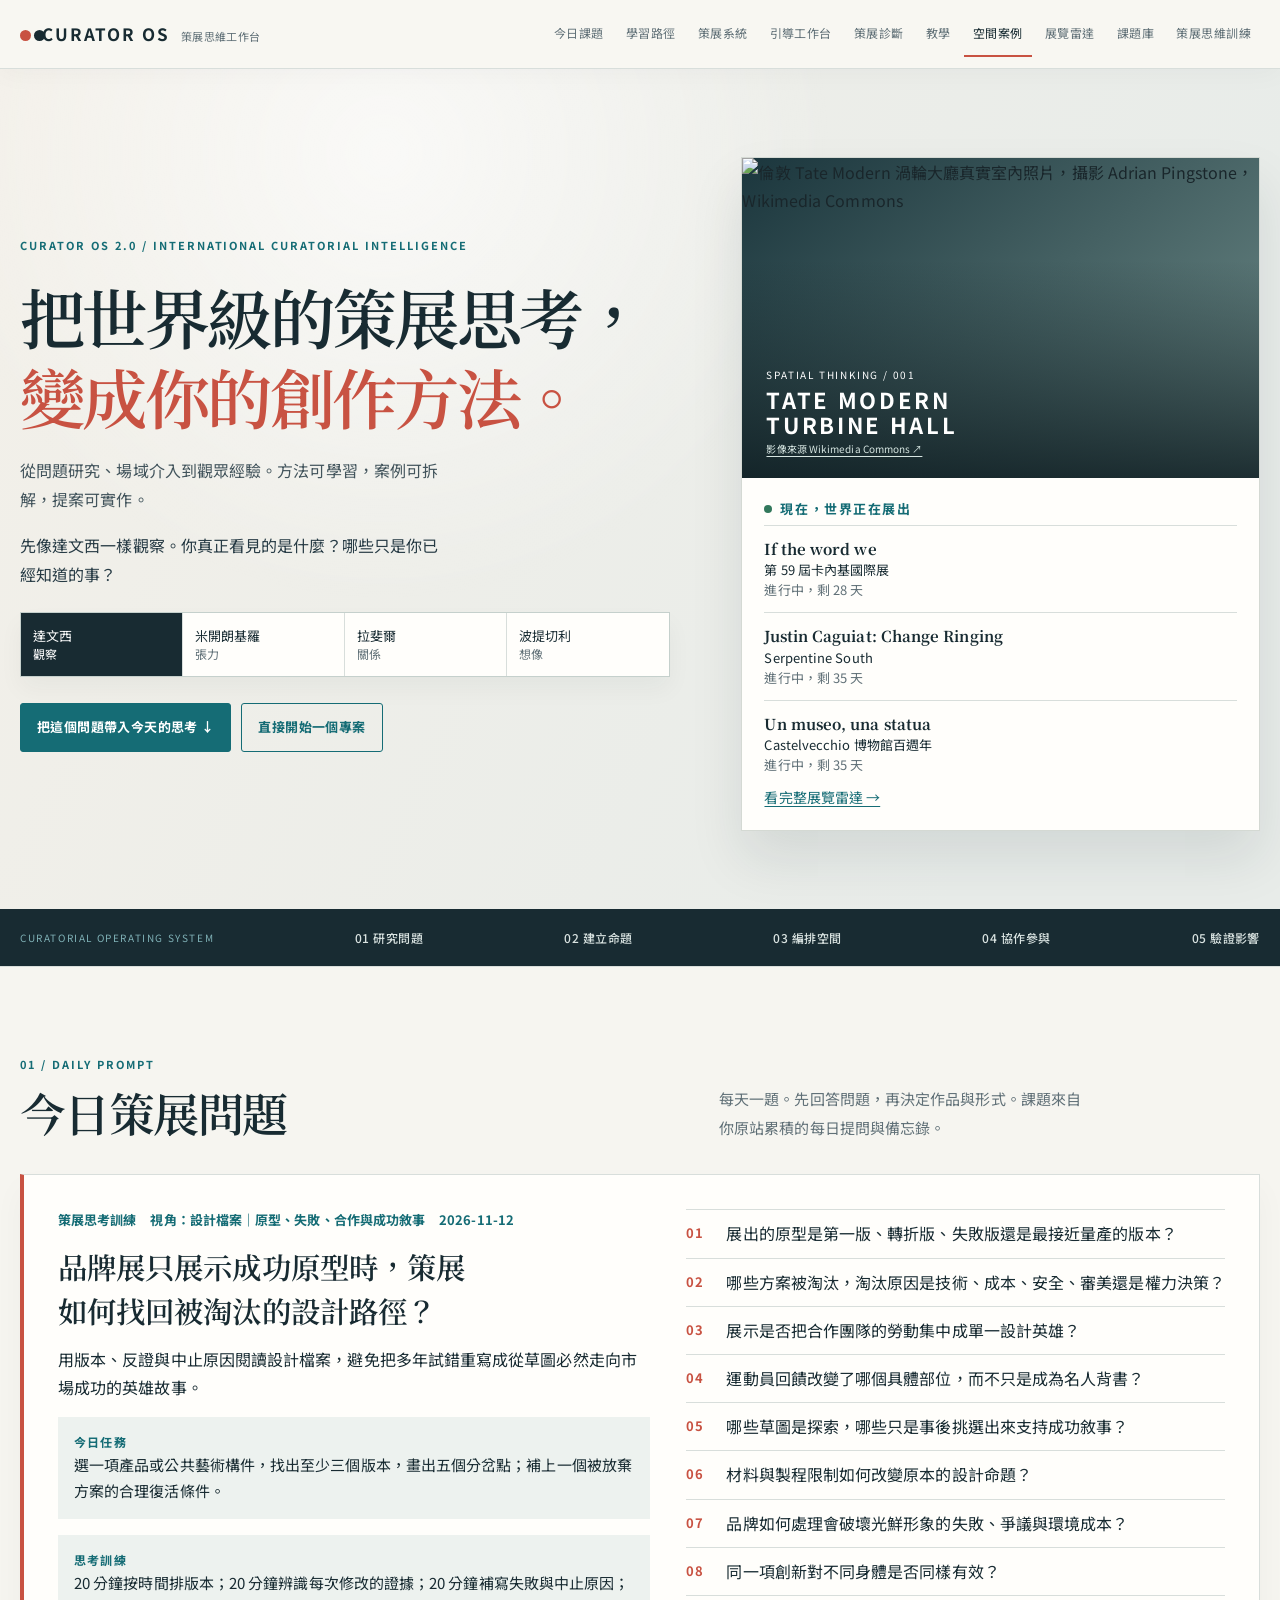
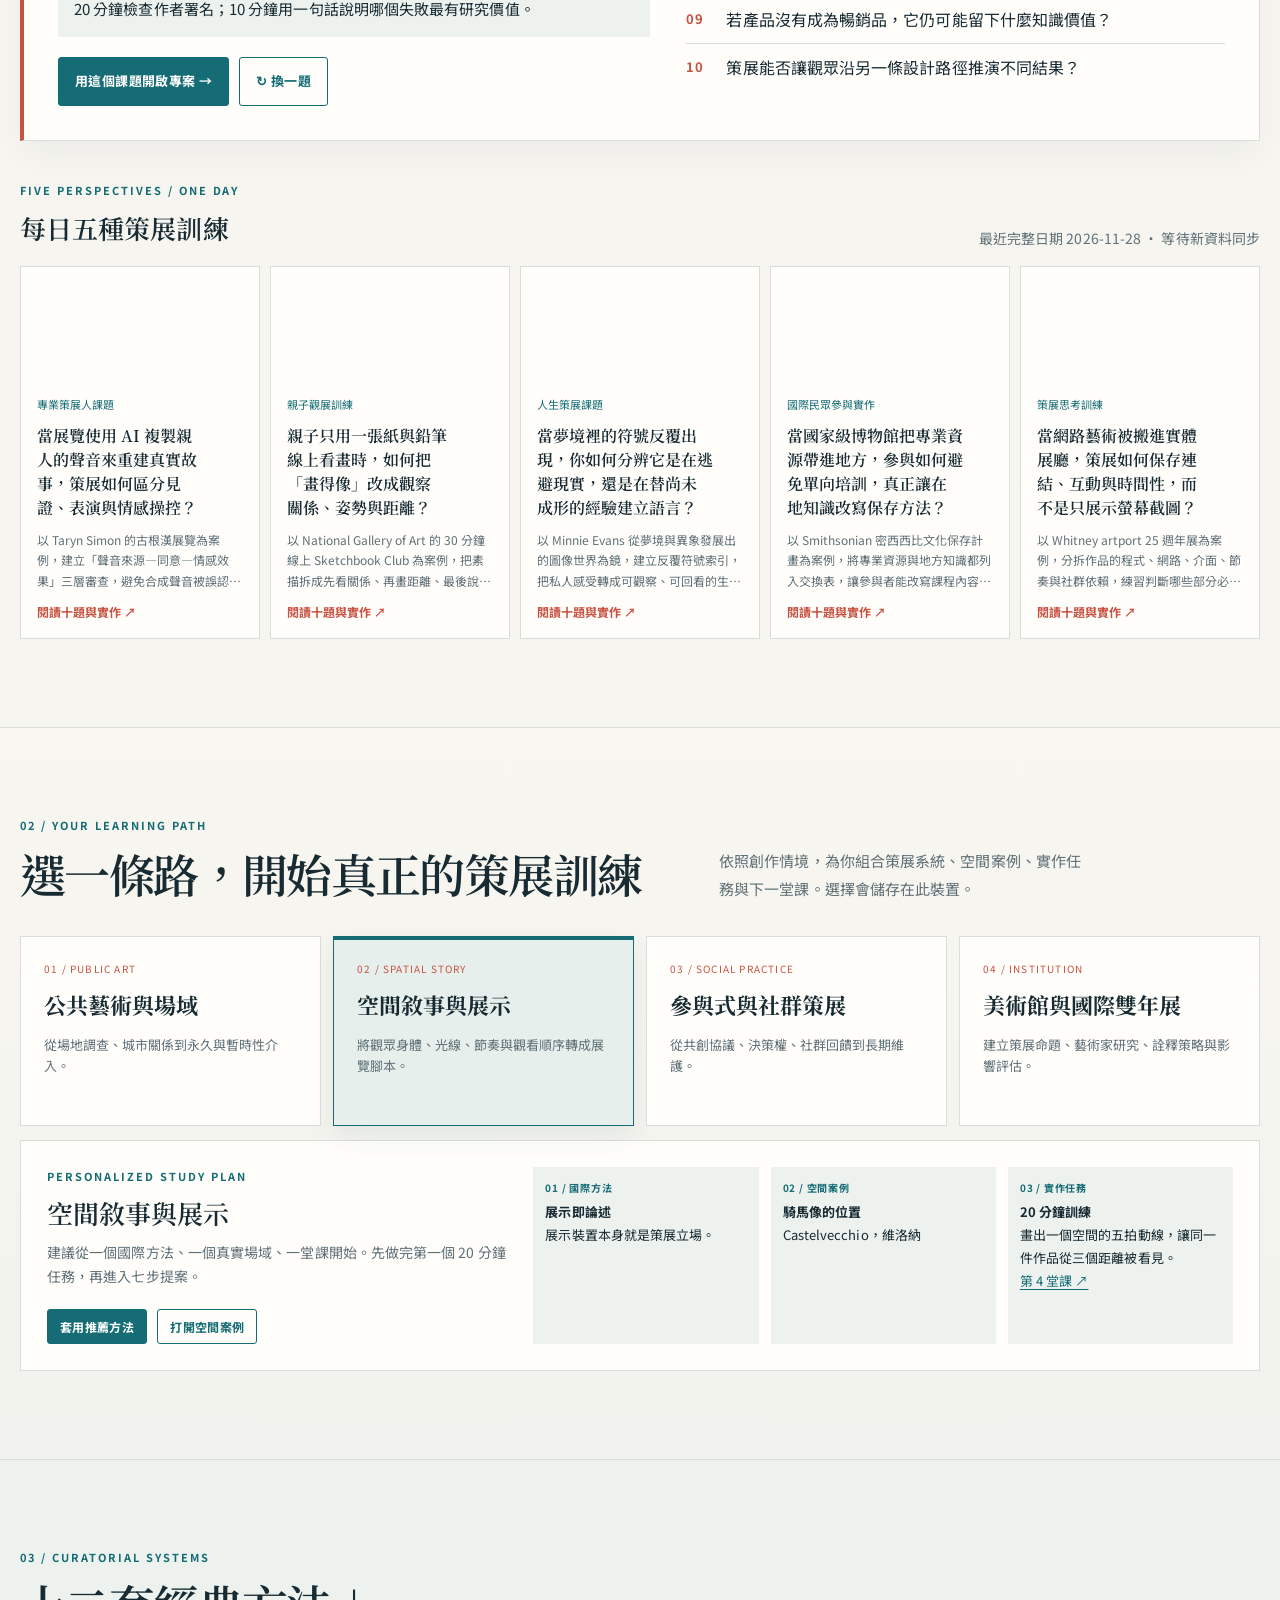
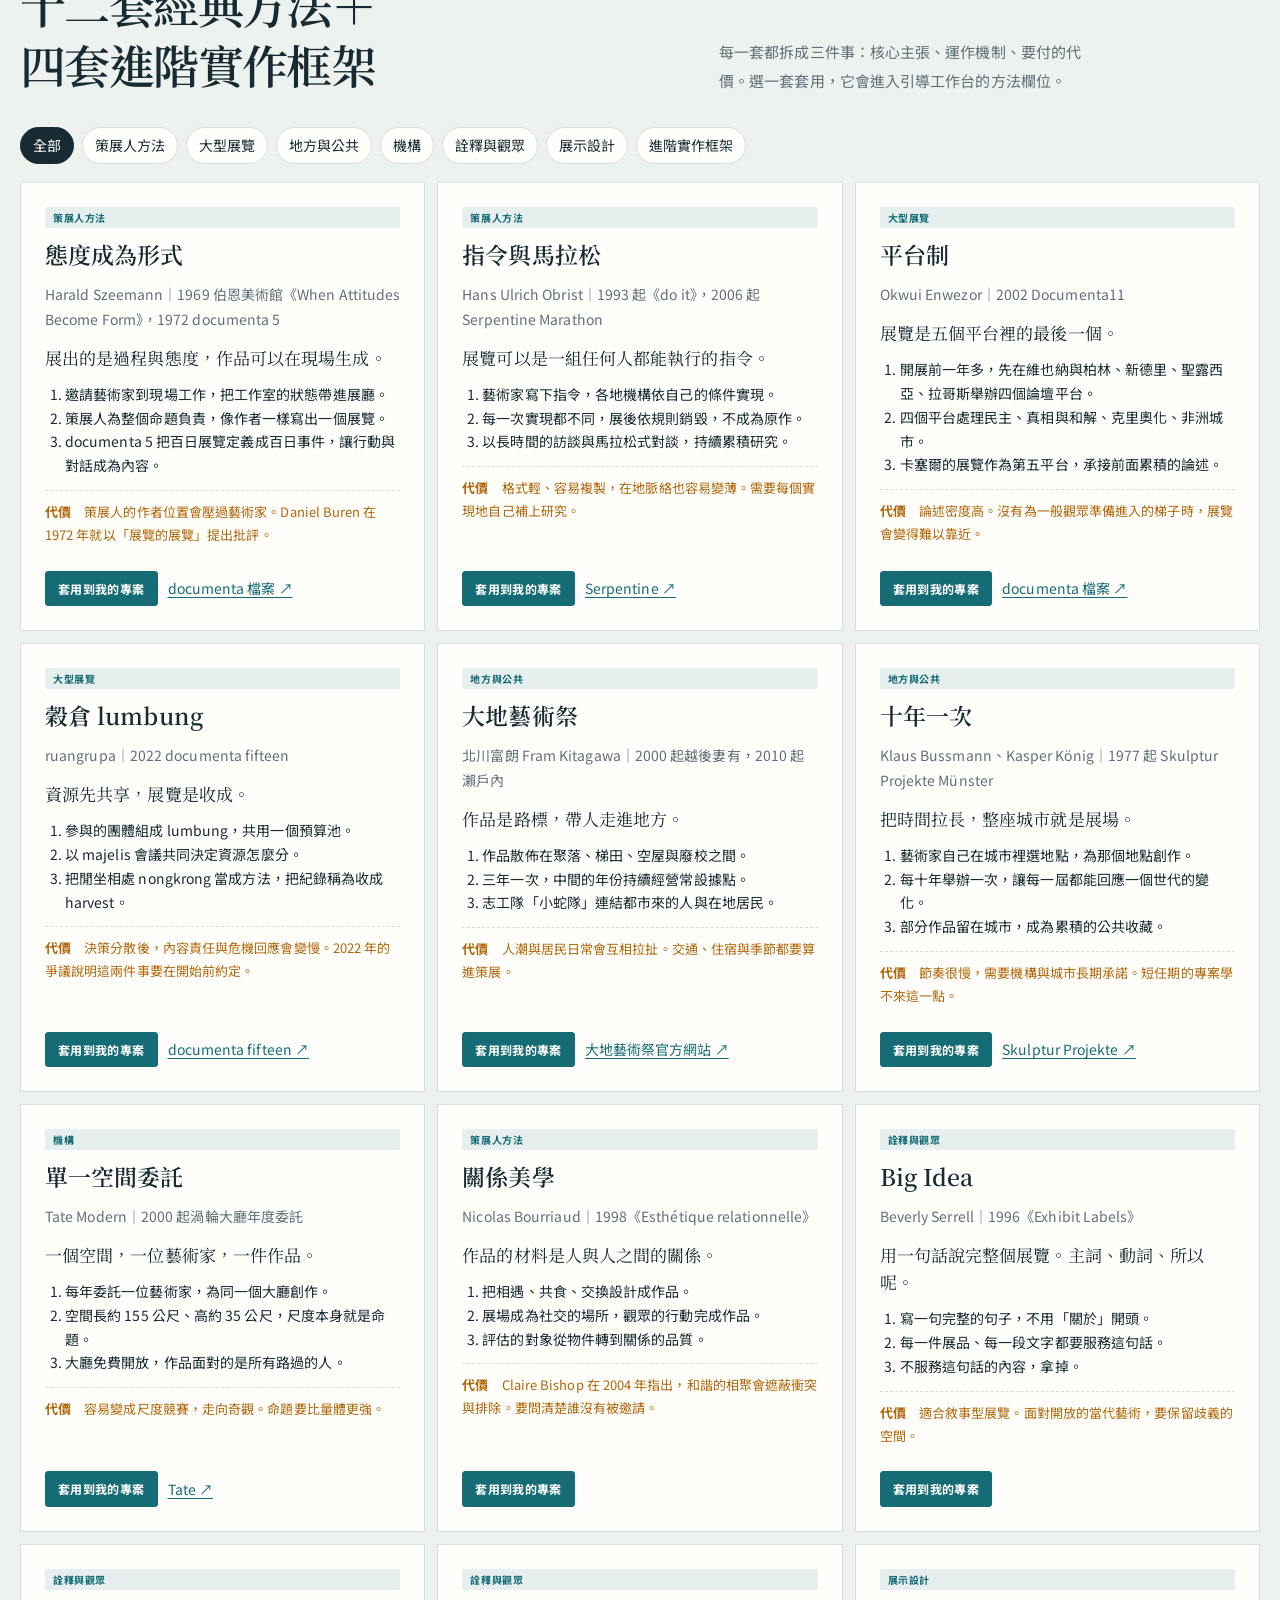
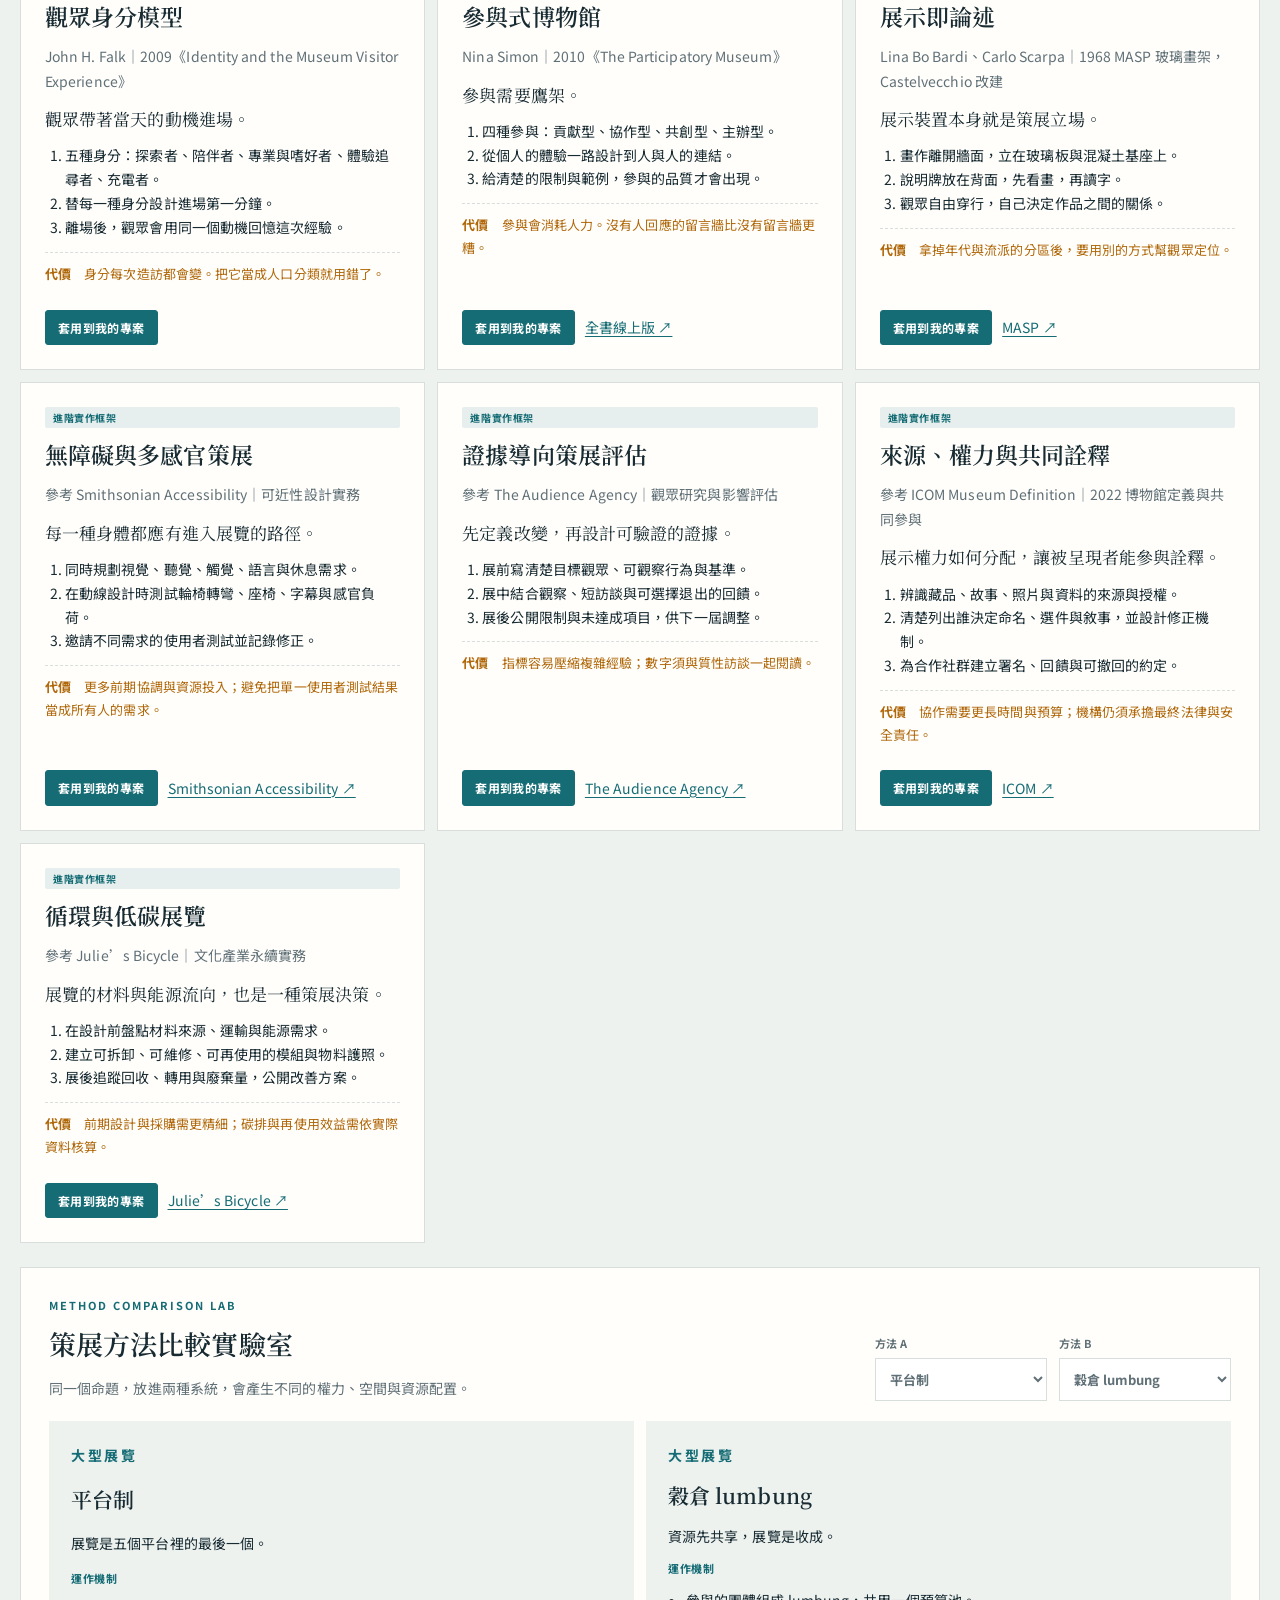
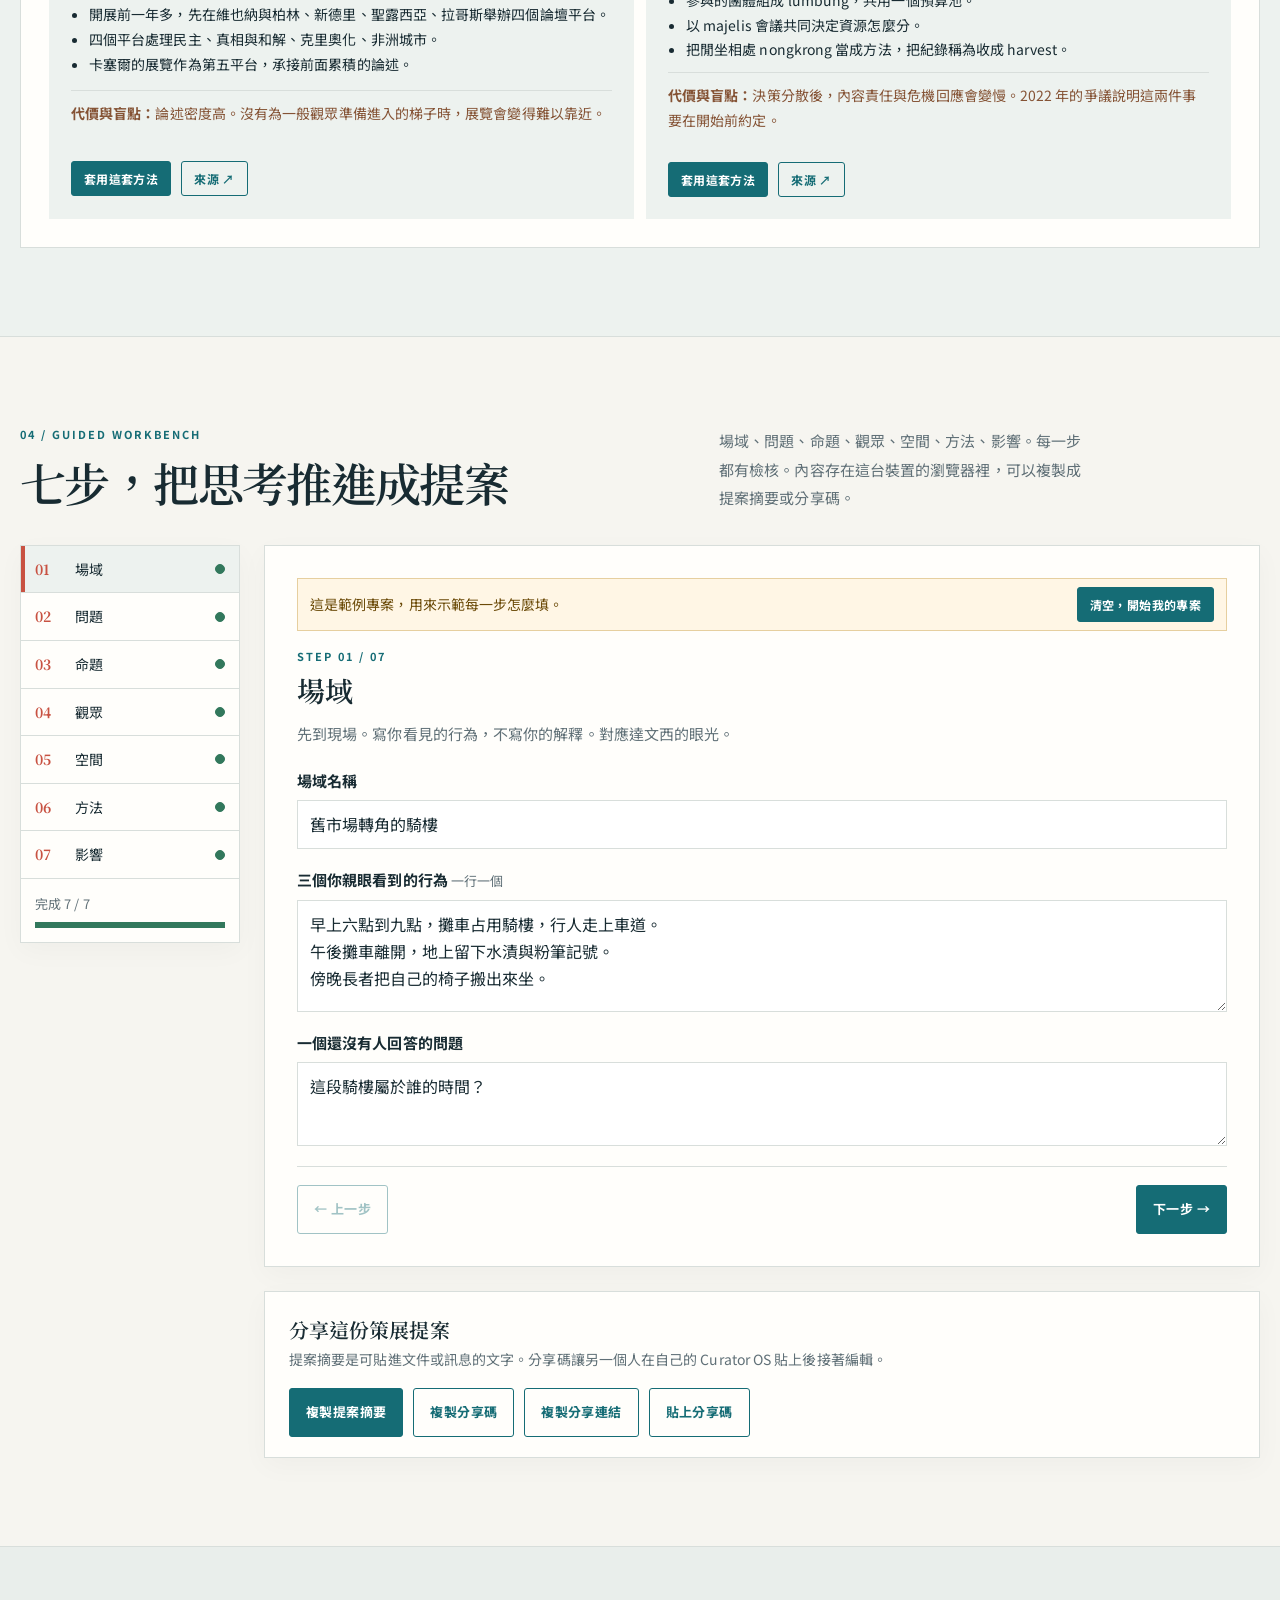
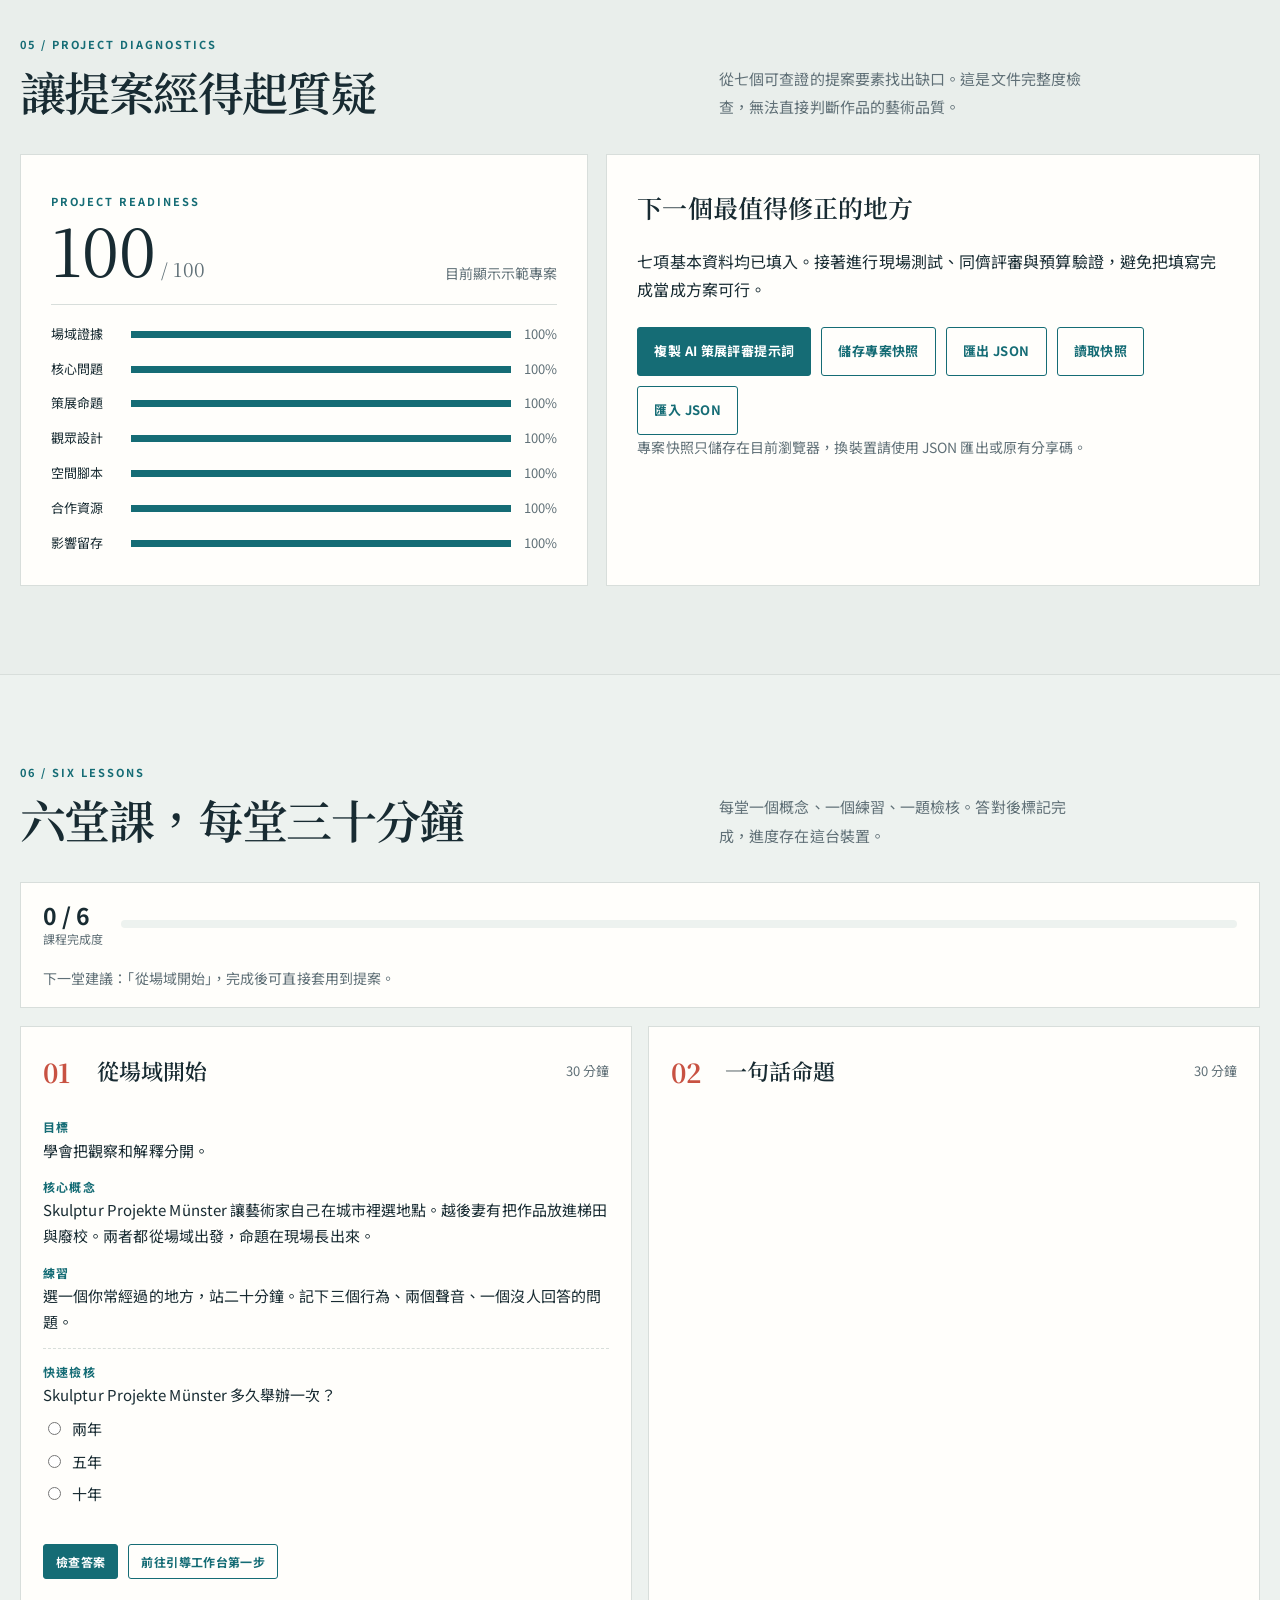
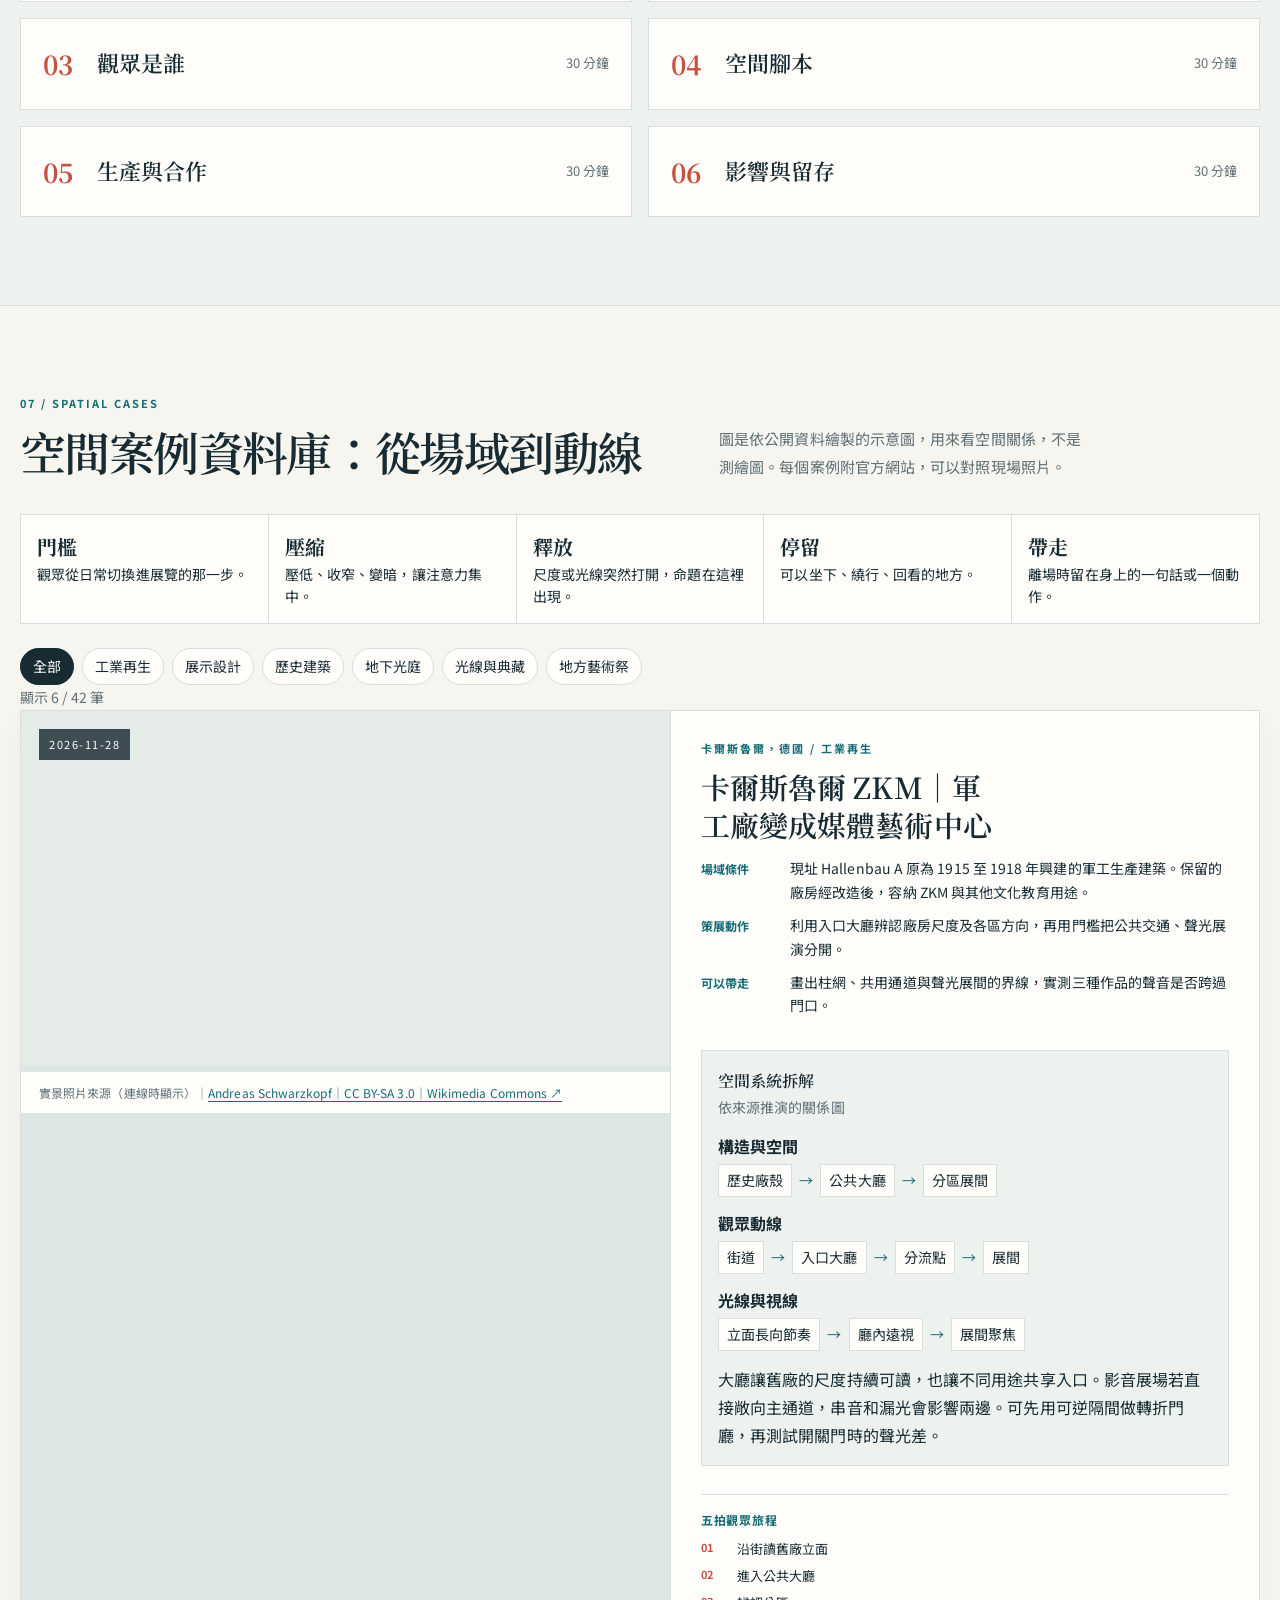
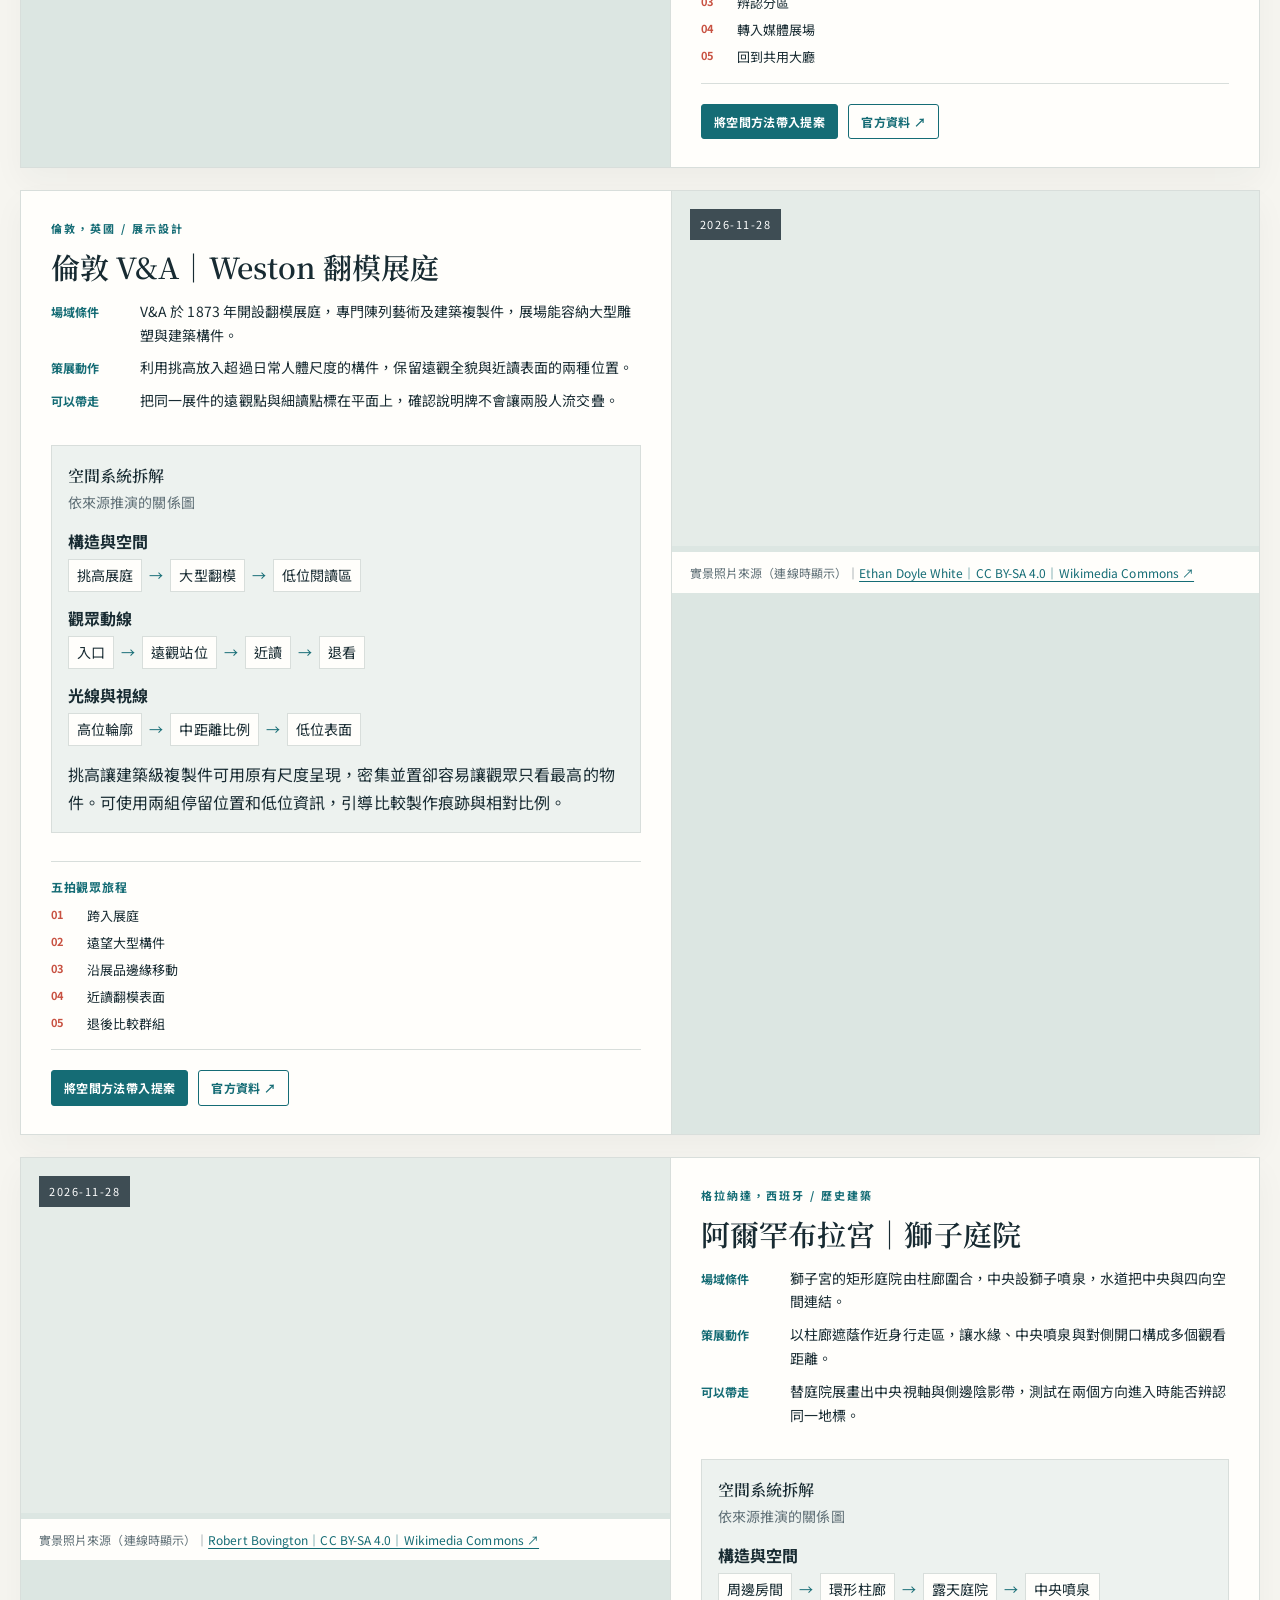
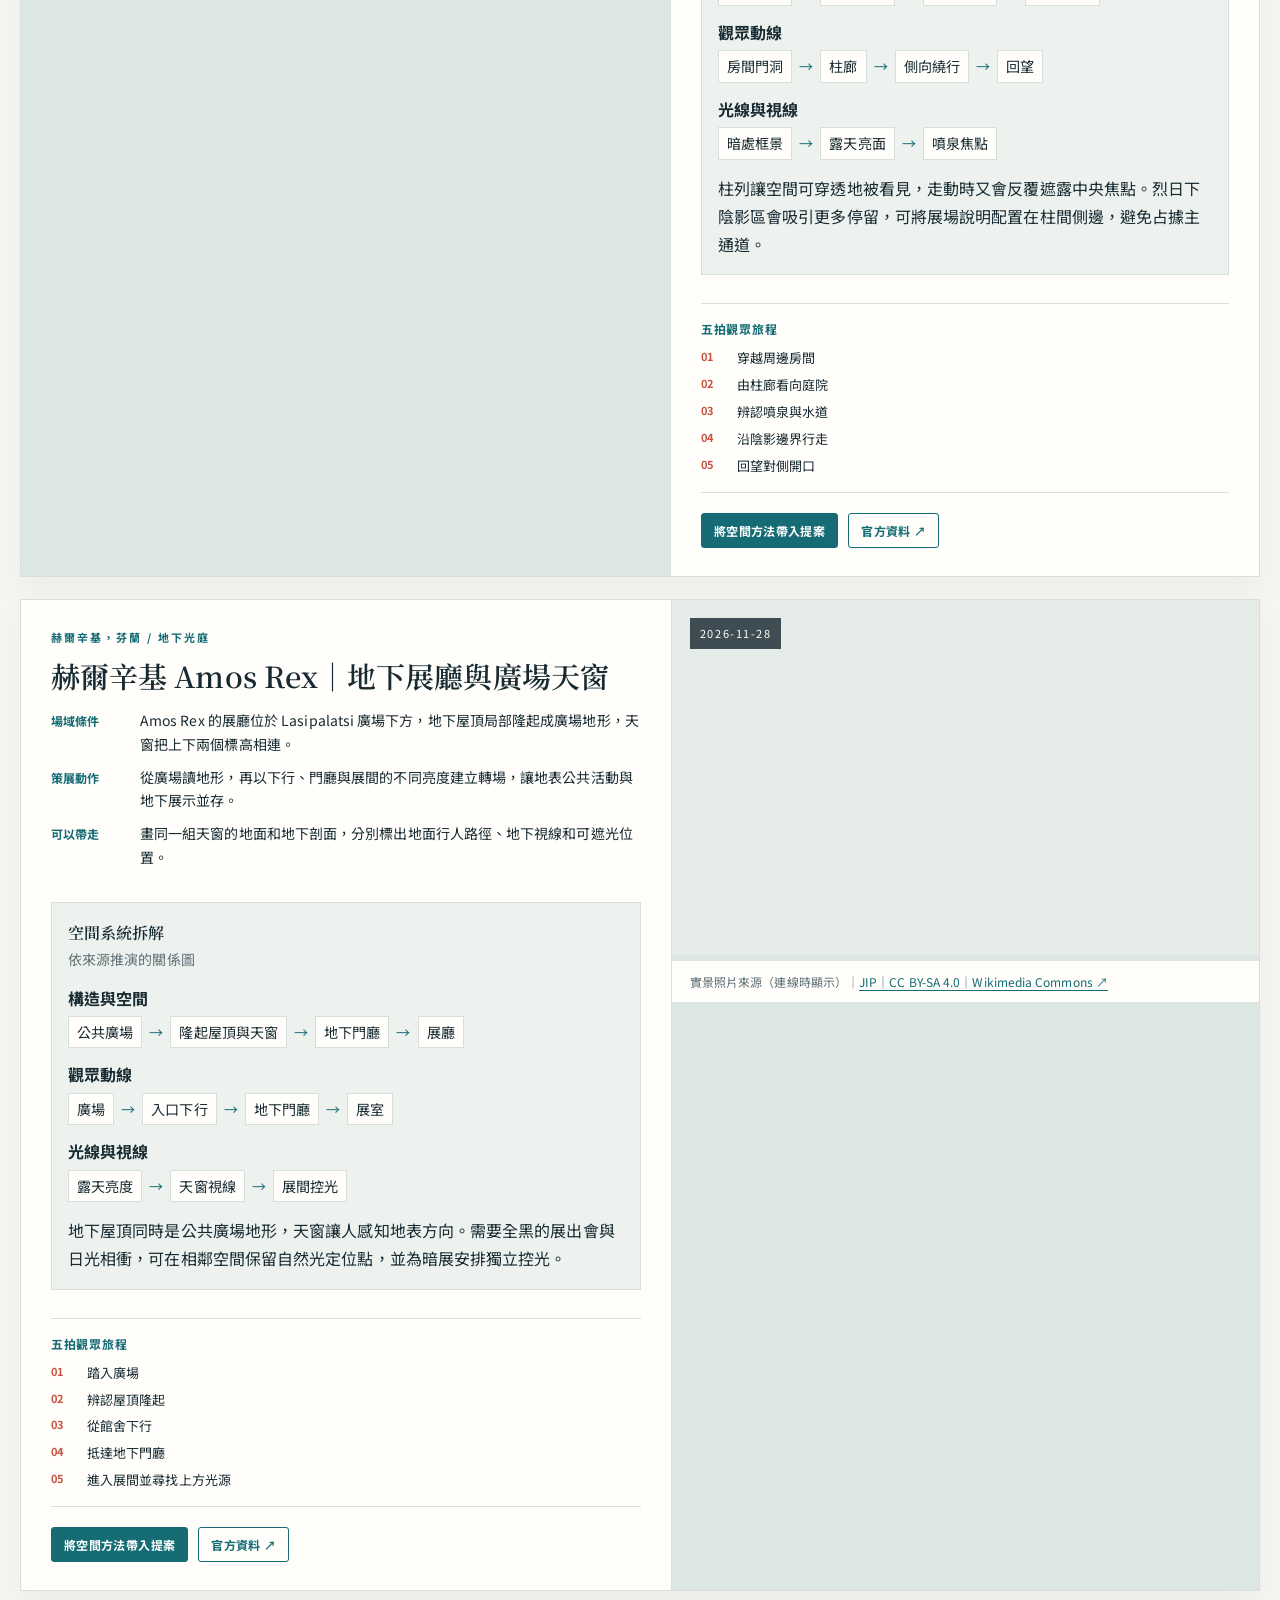
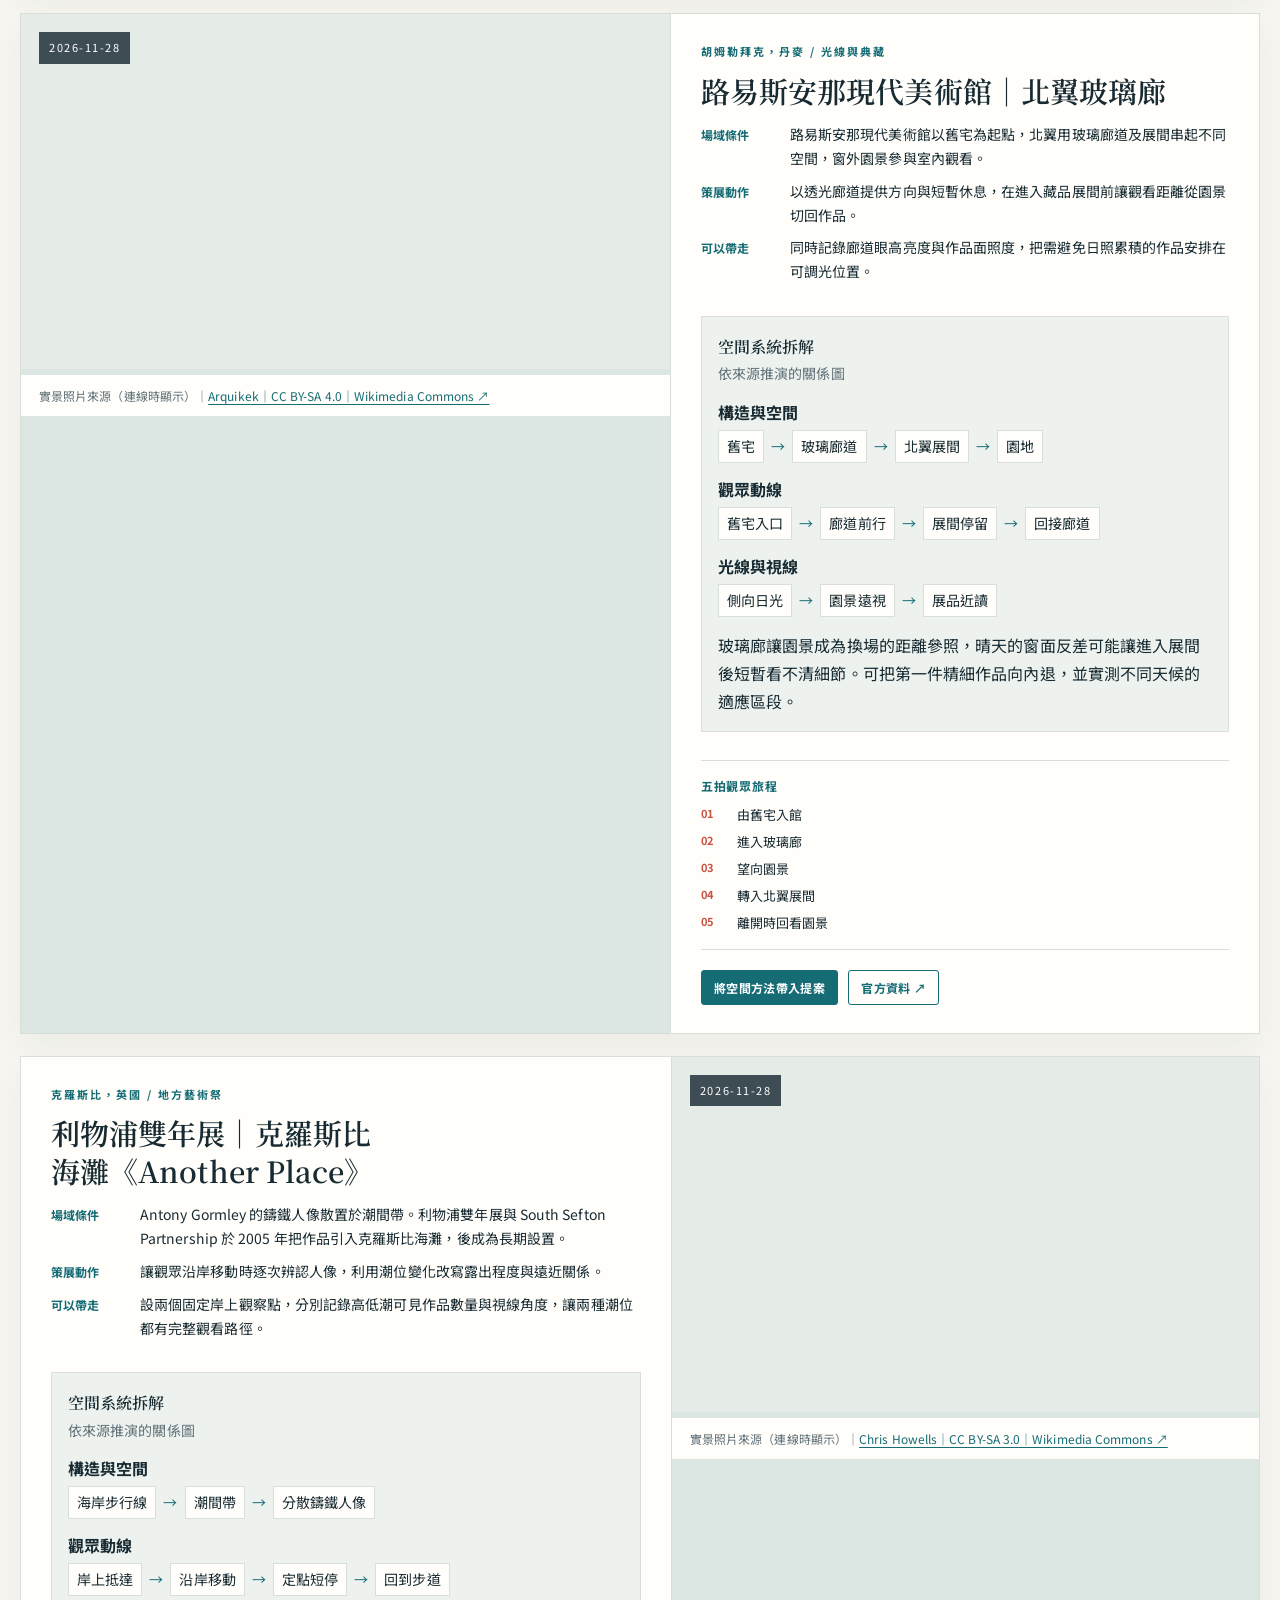
==== commit 57d40224: "Add five curator tasks for 2026-11-28" ====
--- a/index.html
+++ b/index.html
@@ -1359,7 +1359,7 @@
   renderPaths();
 
   /* Daily five-question curriculum; latest complete day is clearly distinguished from today. */
-  var DAILY_CASES={"daily-2026-11-27-curator":{"date":"2026-11-27","category":"專業策展人課題","lens":"花園權力剖面","source":{"name":"Walker Art Center","title":"Abbas Akhavan: Variations on a Garden","url":"https://www.walkerart.org/whats-on/abbas-akhavan-variations-on-a-garden/","accessedAt":"2026-11-27","sourceType":"英文官方展覽頁"},"title":"當花園同時是照護、馴化與權力邊界，策展如何讓觀眾看見「自然」其實是被安排的？","summary":"把花園拆成培育、排除、分類與廢棄四種動作，讓展覽不只讚美自然，而能揭示誰在決定哪些生命被保留。","questions":["展覽裡的「自然」是野生狀態、人工設計，還是兩者談判的結果？","誰有權決定哪些物種被培育、移除或命名？","花園的美感是否遮蔽了殖民、戰爭或遷徙歷史？","哪些材料會衰敗，哪些材料被保存，這個差異意味什麼？","觀眾能否從作品看見照護與控制同時存在？","公共與私人空間的邊界如何被作品重新安排？","展場是否把植物變成純粹裝飾或背景？","作品的脆弱性會如何改變保存與展示權力？","哪一項策展選擇最容易被誤讀為自然本來如此？","若刪除所有「自然療癒」語言，展覽還剩下什麼核心衝突？"],"strategy":"建立「培育／排除／分類／廢棄」四欄權力表，逐件作品標出受益者、被忽略者與可見證據。","task":"拿一件正在規劃的作品，15 分鐘完成四欄權力表，並把一段過度浪漫化自然的展標改寫成可被證明的版本。","training":"20 分鐘列生命材料；20 分鐘追溯誰做決定；20 分鐘找被排除者；20 分鐘改寫展標；10 分鐘做反方檢查。","caseStudy":{"realWorld":true,"country":"美國","location":"明尼阿波利斯 Walker Art Center","title":"Abbas Akhavan: Variations on a Garden","statusAsOf":"2026-11-27","latestUpdate":"截至 2026-11-27，官方頁標示展覽正在展出，展期至 2027-04-18。","references":["https://www.walkerart.org/whats-on/abbas-akhavan-variations-on-a-garden/"],"photos":[{"url":"https://assets.walkerart.org/uploads/2025/11/des2026_web_image_1.6_1_abbas-e1793817760578.jpg?resize=1584%2C990&gravity","caption":"Abbas Akhavan《curtain call, variations on a folly》展場影像，呈現夯土柱列與綠色基面。","credit":"Abbas Akhavan, curtain call, variations on a folly, 2021/2023；Photo: David Stjernholm","sourceUrl":"https://www.walkerart.org/whats-on/abbas-akhavan-variations-on-a-garden/","verifiedAt":"2026-11-27"}]},"rawText":"【來源事實】Walker Art Center 官方資料指出，展覽於 2026 年 11 月 12 日至 2027 年 4 月 18 日在 Galleries A & B 展出，是 Abbas Akhavan 首次大型美國博物館回顧展；展覽以花園作為野生與馴化生命的談判場域，討論生態變遷、文化保存及公共／私人空間。\n【策展推論】把花園拆成培育、排除、分類與廢棄四種動作，讓展覽不只讚美自然，而能揭示誰在決定哪些生命被保留。\n【原創模擬】建立「培育／排除／分類／廢棄」四欄權力表，逐件作品標出受益者、被忽略者與可見證據。；拿一件正在規劃的作品，15 分鐘完成四欄權力表，並把一段過度浪漫化自然的展標改寫成可被證明的版本。\n查證日期：2026-11-27","notionUrl":"https://app.notion.com/42434a20271a81268dd9ef59aa422b47"},"daily-2026-11-27-thinking":{"date":"2026-11-27","category":"策展思考訓練","lens":"非年代式跨時策展","source":{"name":"Cooper Hewitt, Smithsonian Design Museum","title":"Design Across Time: Exploring the Smithsonian’s Design Collection","url":"https://www.cooperhewitt.org/exhibition/design-across-time/","accessedAt":"2026-11-27","sourceType":"英文官方展覽頁"},"title":"當125件設計跨越時代、地理與媒材，策展如何用行動主題取代年代排序而不抹平歷史差異？","summary":"用主題聚類連接跨時代物件，同時為每件作品保留時間、地域、材料與權力脈絡，避免「相似」取代歷史。","questions":["為什麼這批物件不適合只用年代排序？","主題詞描述的是形式、行動還是價值判斷？","哪些物件因跨時並置而產生新的理解？","哪些歷史差異可能被主題聚類抹平？","每組至少需要哪一項脈絡標記？","觀眾能否看出設計問題在不同時代如何改變？","地理跨度是否變成沒有權力關係的世界拼貼？","材料與製作條件是否被漂亮的分類名遮蔽？","若一件物件可進入三組，策展如何說明選擇？","哪一個主題群最需要加入反例，避免結論過度整齊？"],"strategy":"建立「主題群＋脈絡護欄」雙層卡：正面寫跨時共通動作，背面固定保留年代、地域、材料、使用者與權力關係。","task":"選 6 件差異很大的物件，用 20 分鐘分成兩個行動主題；再為每件補一張五欄脈絡護欄卡。","training":"15 分鐘盲分組；15 分鐘命名；20 分鐘補脈絡；20 分鐘加入反例；20 分鐘測試觀眾是否能重建差異。","caseStudy":{"realWorld":true,"country":"美國","location":"紐約 Cooper Hewitt","title":"Design Across Time: Exploring the Smithsonian’s Design Collection","statusAsOf":"2026-11-27","latestUpdate":"截至 2026-11-27，官方頁標示為多年期常設館藏展示，持續至 2028-10-22。","references":["https://www.cooperhewitt.org/exhibition/design-across-time/","https://www.cooperhewitt.org/2026/06/15/cooper-hewitt-unveils-permanent-collection-galleries-showcasing-a-multi-year-presentation-of-the-national-design-collection/"],"photos":[{"url":"https://www.cooperhewitt.org/wp-content/uploads/2026/03/WebBanner_2000x1000-DesignAcrossTime-030226-1.jpg","caption":"《Design Across Time》官方主視覺，以十二件跨時代館藏形成物件網格。","credit":"Cooper Hewitt, Smithsonian Design Museum／Smithsonian Institution","sourceUrl":"https://www.cooperhewitt.org/exhibition/design-across-time/","verifiedAt":"2026-11-27"}]},"rawText":"【來源事實】Cooper Hewitt 官方資料指出，展覽從超過 21.5 萬件館藏中選出 125 件，使用 Play、Tweak、Repeat、Transform、Show Off、Simplify 等主題群，跨越地理、材料與時間而非採傳統年代序列；展覽持續至 2028 年 10 月 22 日。\n【策展推論】用主題聚類連接跨時代物件，同時為每件作品保留時間、地域、材料與權力脈絡，避免「相似」取代歷史。\n【原創模擬】建立「主題群＋脈絡護欄」雙層卡：正面寫跨時共通動作，背面固定保留年代、地域、材料、使用者與權力關係。；選 6 件差異很大的物件，用 20 分鐘分成兩個行動主題；再為每件補一張五欄脈絡護欄卡。\n查證日期：2026-11-27","notionUrl":"https://app.notion.com/42434a20271a8151b356d1ba96303829"},"daily-2026-11-27-participation":{"date":"2026-11-27","category":"國際民眾參與實作","lens":"典藏請求權","source":{"name":"Victoria and Albert Museum","title":"Order an Object","url":"https://www.vam.ac.uk/info/order-an-object","accessedAt":"2026-11-27","sourceType":"英文官方服務頁"},"title":"當觀眾可以自己從庫房點選想看的物件，博物館如何把「開放典藏」從參觀口號變成可預約的選擇權？","summary":"把參與從提供意見提升為可執行的典藏請求：觀眾選物、選時、到庫房觀看，機構則公開限制並提供安全支持。","questions":["觀眾實際可以決定哪一件物件被取出？","請求流程是否讓非專業者也看得懂？","哪些物件不能預約，理由是否透明？","從線上選物到現場觀看需要等多久？","服務是否免費，還有哪些隱性成本？","無障礙需求能否在預約時提出？","工作人員如何在安全與近距離觀看之間協商？","參與者的選擇是否回饋到館藏研究或展示？","最多件數、陪同者與時間限制如何影響公平性？","若移植到地方館舍，最小可行版本需要哪些角色？"],"strategy":"設計「請求權階梯」：可搜尋、可選擇、可預約、可接近、可回饋；每一層都標示規則、等待時間與例外。","task":"挑一組目前在庫房的 10 件物件，30 分鐘做出一頁式預約原型，至少包含可選清單、限制、時段與回饋欄。","training":"15 分鐘畫現行流程；20 分鐘找權力斷點；20 分鐘設五階梯；20 分鐘寫限制；15 分鐘用非專業觀眾角色測試。","caseStudy":{"realWorld":true,"country":"英國","location":"倫敦 V&A East Storehouse／V&A South Kensington","title":"Order an Object","statusAsOf":"2026-11-27","latestUpdate":"截至 2026-11-27，官方服務頁仍提供線上選物與免費預約流程。","references":["https://www.vam.ac.uk/info/order-an-object","https://www.vam.ac.uk/east/storehouse/visit"],"photos":[{"url":"https://assets-cdn.vam.ac.uk/2025/04/17/12/18/59/387c2969-d8f7-41fc-8c72-de2bc6bcf1ae/320.jpg","caption":"Collections Access Team 從庫房取出 Spitalfields 絲鞋，呈現 Order an Object 的實際取件流程。","credit":"Photo: Nuala Sharkey, courtesy of the Victoria and Albert Museum, London","sourceUrl":"https://www.vam.ac.uk/info/order-an-object","verifiedAt":"2026-11-27"}]},"rawText":"【來源事實】V&A 官方頁說明 Order an Object 是免費服務，使用者可挑選庫藏物件、選擇觀看時間並到庫房見到物件；預約時可提出無障礙需求，現場由 Collections Access 團隊協助安全互動，單次最多可選同一場館的 5 件物件。\n【策展推論】把參與從提供意見提升為可執行的典藏請求：觀眾選物、選時、到庫房觀看，機構則公開限制並提供安全支持。\n【原創模擬】設計「請求權階梯」：可搜尋、可選擇、可預約、可接近、可回饋；每一層都標示規則、等待時間與例外。；挑一組目前在庫房的 10 件物件，30 分鐘做出一頁式預約原型，至少包含可選清單、限制、時段與回饋欄。\n查證日期：2026-11-27","notionUrl":"https://app.notion.com/42434a20271a81449751f85462c45d7b"},"daily-2026-11-27-family":{"date":"2026-11-27","category":"親子觀展訓練","lens":"材料轉化四步","source":{"name":"Cooper Hewitt, Smithsonian Design Museum","title":"Family Program | Mix, Pour and Make","url":"https://www.cooperhewitt.org/event/family-program-mix-pour-and-make-12-12-2026/","accessedAt":"2026-11-27","sourceType":"英文官方活動頁"},"title":"親子把液體材料倒入模具時，如何從「做出成品」進一步理解材料、古代技術與失敗測試？","summary":"用觀察、預測、製作、回看四步，把手作活動變成材料研究：孩子不只帶走成品，也能說出材料如何改變。","questions":["開始前，孩子看見材料有哪些狀態？","他預測混合後會發生什麼？","古代彩陶與現代 Jesmonite 的材料差異是什麼？","為什麼要使用模具？","倒入速度會如何影響成品？","哪一個失敗能成為新的觀察證據？","成人是否過早替孩子修正？","作品完成後，孩子能描述哪三個變化？","館藏物件如何成為手作的研究對象而非造型範本？","回家後能用哪種安全材料重做同一個問題？"],"strategy":"使用「看見—猜測—動手—回看」四格紀錄卡；成人只能先問問題，孩子完成第一次嘗試後再提供技巧。","task":"找一種家中安全的可塑材料，和孩子做 20 分鐘四格實驗：先畫預測，再製作，最後圈出一個意外結果。","training":"10 分鐘看館藏；10 分鐘畫預測；20 分鐘混合與倒模；15 分鐘等待觀察；15 分鐘比較；20 分鐘把失敗改成下一輪問題。","caseStudy":{"realWorld":true,"country":"美國","location":"紐約 Cooper Hewitt","title":"Family Program | Mix, Pour and Make","statusAsOf":"2026-11-27","latestUpdate":"截至 2026-11-27，官方頁標示活動將於 2026-12-12 11:00–15:00 ET 舉行。","references":["https://www.cooperhewitt.org/event/family-program-mix-pour-and-make-12-12-2026/","https://www.cooperhewitt.org/exhibition/design-across-time/"],"photos":[{"url":"https://www.cooperhewitt.org/wp-content/uploads/2026/09/December-FP-1400x700-1.png","caption":"《Mix, Pour and Make》官方活動主視覺，並置蓮花形杯與兒童材料實作。","credit":"Cooper Hewitt, Smithsonian Design Museum／Smithsonian Institution","sourceUrl":"https://www.cooperhewitt.org/event/family-program-mix-pour-and-make-12-12-2026/","verifiedAt":"2026-11-27"}]},"rawText":"【來源事實】Cooper Hewitt 官方頁指出，活動於 2026 年 12 月 12 日舉行，5–12 歲兒童與照顧者使用水性環保樹脂 Jesmonite 混合、倒模並製作物件；活動連結館內約西元前 1100 年的埃及蓮花形彩陶杯，且不要求既有經驗。\n【策展推論】用觀察、預測、製作、回看四步，把手作活動變成材料研究：孩子不只帶走成品，也能說出材料如何改變。\n【原創模擬】使用「看見—猜測—動手—回看」四格紀錄卡；成人只能先問問題，孩子完成第一次嘗試後再提供技巧。；找一種家中安全的可塑材料，和孩子做 20 分鐘四格實驗：先畫預測，再製作，最後圈出一個意外結果。\n查證日期：2026-11-27","notionUrl":"https://app.notion.com/42434a20271a814391e6d5fe5fe9aafd"},"daily-2026-11-27-life":{"date":"2026-11-27","category":"人生策展課題","lens":"緩慢見證與注意力倫理","source":{"name":"Serpentine","title":"Amar Kanwar","url":"https://www.serpentinegalleries.org/whats-on/amar-kanwar-exhibition/","accessedAt":"2026-11-27","sourceType":"英文官方展覽頁"},"title":"面對無法快速消化的暴力與記憶，你願意用多慢的速度觀看，才不會把他人的傷痛變成一次性內容？","summary":"用分段觀看、停頓與回返取代一次看完，建立自己的見證節奏，讓理解不以快速消費他人經驗為代價。","questions":["我現在觀看這段材料的真正動機是什麼？","哪些內容需要停下來，而不是立刻評論？","我能承受多長的專注時間而不麻木？","何時應該離開，何時值得回來？","我是否把他人的傷痛轉成自己的情緒素材？","哪些歷史脈絡必須先補讀？","作品的緩慢如何抵抗快速結論？","沉默在這裡是逃避、尊重還是思考？","觀看後我願意改變哪一個具體行為？","一週後仍留下的問題是什麼？"],"strategy":"建立「觀看—停頓—補讀—回返」四段節奏；每段只寫一個可證明的觀察與一個尚不能下結論的問題。","task":"選一部至少 30 分鐘、涉及真實記憶的作品，先看 15 分鐘後停下；寫一個觀察、一個未知，再決定今天續看或改日回返。","training":"15 分鐘觀看；10 分鐘身體掃描；15 分鐘寫觀察；20 分鐘補一段歷史；15 分鐘回看片段；15 分鐘寫延後判斷。","caseStudy":{"realWorld":true,"country":"英國","location":"倫敦 Serpentine North Gallery","title":"Amar Kanwar","statusAsOf":"2026-11-27","latestUpdate":"截至 2026-11-27，官方頁標示展覽正在展出，免費入場，展至 2027-01-31。","references":["https://www.serpentinegalleries.org/whats-on/amar-kanwar-exhibition/"],"photos":[{"url":"https://d37zoqglehb9o7.cloudfront.net/uploads/2025/11/07_260921_Serpentine28221_Full-res-1501x1001.jpg","caption":"Amar Kanwar《The Peacock’s Graveyard》(2023) 於 Serpentine North 的 2026 年展場景觀。","credit":"© Amar Kanwar；Photo: © Serpentine and Luke Walker","sourceUrl":"https://www.serpentinegalleries.org/whats-on/amar-kanwar-exhibition/","verifiedAt":"2026-11-27"}]},"rawText":"【來源事實】Serpentine 官方頁指出，Amar Kanwar 展覽以紀錄片、旅行敘事與視覺散文處理社會動盪、流離、暴力、正義與記憶；三組作品總長約 3 小時，觀眾可自行停留、移動並回訪，展覽免費並展至 2027 年 1 月 31 日。\n【策展推論】用分段觀看、停頓與回返取代一次看完，建立自己的見證節奏，讓理解不以快速消費他人經驗為代價。\n【原創模擬】建立「觀看—停頓—補讀—回返」四段節奏；每段只寫一個可證明的觀察與一個尚不能下結論的問題。；選一部至少 30 分鐘、涉及真實記憶的作品，先看 15 分鐘後停下；寫一個觀察、一個未知，再決定今天續看或改日回返。\n查證日期：2026-11-27","notionUrl":"https://app.notion.com/42434a20271a81b7aec0e3d461a3e262"},
+  var DAILY_CASES={"daily-2026-11-28-curator":{"date":"2026-11-28","category":"專業策展人課題","lens":"合成聲音倫理／證詞真實性","source":{"name":"Solomon R. Guggenheim Museum","title":"Taryn Simon | Father Country I Do Love You","url":"https://www.guggenheim.org/exhibition/taryn-simon","accessedAt":"2026-11-28","sourceType":"英文官方展覽／活動頁"},"title":"當展覽使用 AI 複製親人的聲音來重建真實故事，策展如何區分見證、表演與情感操控？","summary":"以 Taryn Simon 的古根漢展覽為案例，建立「聲音來源—同意—情感效果」三層審查，避免合成聲音被誤認為未經中介的證詞。","questions":["這段聲音是原始錄音、演員重述，還是 AI 合成？","觀眾在聽見之前，是否已清楚知道它的生成方式？","誰同意了聲音被使用，這份同意涵蓋哪些媒介與期間？","合成聲音補足了哪一段史料空缺，又新增了哪些推測？","如果移除熟悉聲線，敘事的說服力還剩多少？","作品是否把情感真實誤寫成事實真實？","導覽能否讓觀眾隨時查看來源、腳本與編輯紀錄？","不同文化背景的觀眾會如何理解『替他人說話』？","當被複製者已無法回應時，誰負責設定倫理界線？","策展人願意在哪一個瞬間放棄戲劇效果，以保住證據可信度？"],"strategy":"建立四欄聲音清單：來源、授權、改造、觀眾提示；每一段聲音至少通過可追溯、可辨識、可撤回三項檢查。","task":"選一段展覽音檔，寫出 80 字播放前標示，必須說明是否合成、誰授權、哪些內容來自推測。","training":"90 分鐘：20 分鐘拆聲音來源，20 分鐘畫授權鏈，20 分鐘標出情感強化手法，20 分鐘改寫導覽標示，10 分鐘做不看說明的誤認測試。","caseStudy":{"realWorld":true,"country":"美國","location":"Solomon R. Guggenheim Museum, New York","title":"Taryn Simon | Father Country I Do Love You","statusAsOf":"2026-11-28","latestUpdate":"展覽正展出至 2027-03-14；官方說明語音導覽使用藝術家父親的 AI 聲音複製。","references":["https://www.guggenheim.org/exhibition/taryn-simon"],"photos":[{"url":"https://www.guggenheim.org/wp-content/uploads/2025/10/TarynSimon_FatherCountry-exh_ph022-LARGE-JPG-1536x903.jpg","caption":"Taryn Simon《Father Country I Do Love You》展場裝置照","credit":"Solomon R. Guggenheim Museum；攝影者未於展覽頁標示","sourceUrl":"https://www.guggenheim.org/exhibition/taryn-simon","verifiedAt":"2026-11-28"}]},"rawText":"【來源事實】古根漢官方指出，展覽於 2026 年 9 月 18 日至 2027 年 3 月 14 日展出，整座圓形大廳呈現 42 組章節式作品；其語音導覽包含 Jodie Foster 旁白與藝術家父親的 AI 聲音複製。\n\n【策展推論】以 Taryn Simon 的古根漢展覽為案例，建立「聲音來源—同意—情感效果」三層審查，避免合成聲音被誤認為未經中介的證詞。\n\n【原創模擬】建立四欄聲音清單：來源、授權、改造、觀眾提示；每一段聲音至少通過可追溯、可辨識、可撤回三項檢查。 今日任務：選一段展覽音檔，寫出 80 字播放前標示，必須說明是否合成、誰授權、哪些內容來自推測。","notionUrl":"https://app.notion.com/p/42534a20271a811e9b25e92eef69644d"},"daily-2026-11-28-thinking":{"date":"2026-11-28","category":"策展思考訓練","lens":"數位作品遷移測試／介面保存矩陣","source":{"name":"Whitney Museum of American Art","title":"artport: A History of Internet Art","url":"https://whitney.org/exhibitions/artport-25","accessedAt":"2026-11-28","sourceType":"英文官方展覽／活動頁"},"title":"當網路藝術被搬進實體展廳，策展如何保存連結、互動與時間性，而不是只展示螢幕截圖？","summary":"以 Whitney artport 25 週年展為案例，分拆作品的程式、網路、介面、節奏與社群依賴，練習判斷哪些部分必須在線運作。","questions":["這件作品若離線，哪些部分立刻失效？","螢幕畫面是作品本體，還是某次執行的結果？","作品依賴哪些瀏覽器、外掛、API 或即時資料？","觀眾的點擊、等待與迷路是否屬於作品內容？","實體展場中的滑鼠、鍵盤、聲音與觀看距離改變了什麼？","保存原始程式與模擬舊環境，哪一種更接近作者意圖？","作品中的錯誤、延遲與斷線要被修復還是保留？","如何記錄線上社群曾經參與的痕跡？","無障礙替代介面會改變作品到什麼程度？","十年後重新啟動時，哪些變化必須向觀眾揭露？"],"strategy":"替作品畫一張依賴圖，將每個元件標為必要、可替代或可失效，再用線上原版、模擬版與文件版三路並存。","task":"挑一件網路作品，列出它的五個技術依賴，並寫出其中一項失效時的最低可行展示方案。","training":"60 分鐘：15 分鐘實際操作，15 分鐘畫依賴圖，15 分鐘關閉一項功能做失效測試，15 分鐘比較螢幕錄影、模擬器與原網站。","caseStudy":{"realWorld":true,"country":"美國","location":"Whitney Museum of American Art, New York／線上","title":"artport: A History of Internet Art","statusAsOf":"2026-11-28","latestUpdate":"展覽於 2026-11-21 開幕，線上與六樓展廳同步呈現至 2027-03-28。","references":["https://whitney.org/exhibitions/artport-25"],"photos":[{"url":"https://whitneymedia.org/assets/image/833830/large_26_Artport_Collage_0713.jpg","caption":"《artport: A History of Internet Art》展覽主視覺，彙整 artport 委託作品影像","credit":"Whitney Museum of American Art；圖片頁未另列攝影者","sourceUrl":"https://whitney.org/exhibitions/artport-25","verifiedAt":"2026-11-28"}]},"rawText":"【來源事實】Whitney 官方指出展期為 2026 年 11 月 21 日至 2027 年 3 月 28 日，展覽同時在線上與實體展廳呈現，收錄超過 100 件為 artport 委託的作品。\n\n【策展推論】以 Whitney artport 25 週年展為案例，分拆作品的程式、網路、介面、節奏與社群依賴，練習判斷哪些部分必須在線運作。\n\n【原創模擬】替作品畫一張依賴圖，將每個元件標為必要、可替代或可失效，再用線上原版、模擬版與文件版三路並存。 今日任務：挑一件網路作品，列出它的五個技術依賴，並寫出其中一項失效時的最低可行展示方案。","notionUrl":"https://app.notion.com/p/42534a20271a81f2bdf8c8697060aa6e"},"daily-2026-11-28-participation":{"date":"2026-11-28","category":"國際民眾參與實作","lens":"雙向能力建構／資源—知識交換表","source":{"name":"Smithsonian Institution","title":"Mississippi Community Cultural Conservation Program","url":"https://www.si.edu/newsdesk/releases/smithsonians-regional-collaboratives-initiative-mississippi-culminates-national","accessedAt":"2026-11-28","sourceType":"英文官方展覽／活動頁"},"title":"當國家級博物館把專業資源帶進地方，參與如何避免單向培訓，真正讓在地知識改寫保存方法？","summary":"以 Smithsonian 密西西比文化保存計畫為案例，將專業資源與地方知識都列入交換表，讓參與者能改寫課程內容與後續合作。","questions":["這個計畫的優先議題由誰提出？","地方參與者提供了哪些只有在地才知道的知識？","中央專家提供的技術是否適合當地預算與人力？","哪一堂課因地方回饋而改變了內容？","參與者能否拒絕不合適的保存做法？","知識與影像的使用權最後歸誰？","培訓結束後，誰維護跨機構聯絡網？","小型機構是否得到與大型機構相同的發言空間？","成效只看完成課程，還是看真實保存能力增加？","未來合作中，地方夥伴能否成為共同教師而非受訓者？"],"strategy":"以共同議程、輪流教學、在地案例優先、資源回流與一年後追蹤五個機制重設合作。","task":"替一場地方文化工作坊畫雙向交換表，各列出主辦方與社區提供的三項資源，並圈出一個必須共同決定的事項。","training":"90 分鐘：20 分鐘盤點權力，20 分鐘列雙向資源，20 分鐘重排課程，20 分鐘設計後續網絡，10 分鐘做地方夥伴否決測試。","caseStudy":{"realWorld":true,"country":"美國","location":"Mississippi","title":"Smithsonian Mississippi Community Cultural Conservation Program","statusAsOf":"2026-11-28","latestUpdate":"年度計畫於 2026-11-12 至 11-14 在 National Folk Festival 期間完成最後一次實體工作坊與表揚。","references":["https://www.si.edu/newsdesk/releases/smithsonians-regional-collaboratives-initiative-mississippi-culminates-national"],"photos":[{"url":"https://www.si.edu/sites/default/files/styles/press_photo/public/Regional_Collaboratives_Mississippi_image.JPG?itok=hjez-2t1","caption":"Smithsonian Regional Collaboratives Initiative 參與者於 Walter Anderson Museum of Art 合影","credit":"Smithsonian Institution；攝影者未於新聞稿標示","sourceUrl":"https://www.si.edu/newsdesk/releases/smithsonians-regional-collaboratives-initiative-mississippi-culminates-national","verifiedAt":"2026-11-28"}]},"rawText":"【來源事實】Smithsonian 於 2026 年 11 月 3 日公告，計畫自 2 月起串聯 15 個機構的 30 名參與者，涵蓋典藏照護、數位化、防災與社區敘事，並依在地優先需求設計活動。\n\n【策展推論】以 Smithsonian 密西西比文化保存計畫為案例，將專業資源與地方知識都列入交換表，讓參與者能改寫課程內容與後續合作。\n\n【原創模擬】以共同議程、輪流教學、在地案例優先、資源回流與一年後追蹤五個機制重設合作。 今日任務：替一場地方文化工作坊畫雙向交換表，各列出主辦方與社區提供的三項資源，並圈出一個必須共同決定的事項。","notionUrl":"https://app.notion.com/p/42534a20271a815280befd0727e1f488"},"daily-2026-11-28-family":{"date":"2026-11-28","category":"親子觀展訓練","lens":"三段式家庭素描／關係線練習","source":{"name":"National Gallery of Art","title":"Sketchbook Club","url":"https://www.nga.gov/calendar/sketchbook-club","accessedAt":"2026-11-28","sourceType":"英文官方展覽／活動頁"},"title":"親子只用一張紙與鉛筆線上看畫時，如何把「畫得像」改成觀察關係、姿勢與距離？","summary":"以 National Gallery of Art 的 30 分鐘線上 Sketchbook Club 為案例，把素描拆成先看關係、再畫距離、最後說出證據。","questions":["畫面裡誰離誰最近？","哪一個姿勢讓你看出人物彼此的關係？","如果只能畫三條線，你會保留哪三條？","人物視線指向哪裡？","背景中的物件如何拉開或縮短距離？","孩子與成人看見的第一個細節有何不同？","哪一個形狀可以暫時不畫，仍不影響關係？","如何用『我看到……所以我猜……』取代對錯評語？","如果把人物位置互換，故事會怎麼變？","最後一分鐘，你會修正比例，還是補上一條關係線？"],"strategy":"先禁用橡皮擦五分鐘，讓每一筆成為觀察紀錄；成人只提問不示範，最後互換圖說。","task":"找一幅兩人以上的作品，親子各畫三條關係線，輪流用一句『我看到……所以我猜……』解釋。","training":"30 分鐘：3 分鐘靜看、7 分鐘關係線、8 分鐘加姿勢、5 分鐘交換提問、5 分鐘補證據、2 分鐘共同命名。","caseStudy":{"realWorld":true,"country":"美國","location":"National Gallery of Art, Washington, DC／線上","title":"Sketchbook Club","statusAsOf":"2026-11-28","latestUpdate":"系列持續至 2027-01-27；2026-12-01 與 12-02 以 Ralph Earl 家族肖像為題。","references":["https://www.nga.gov/calendar/sketchbook-club"],"photos":[{"url":"https://www.nga.gov/sites/default/files/styles/16x9__focal_point_scale_and_crop__xl/public/2026-08/virtual_art_family_programs_2.jpg?h=d318f057&itok=1mJfAI7s","caption":"National Gallery of Art 線上家庭藝術活動／Sketchbook Club 官方照片","credit":"National Gallery of Art；攝影者未於活動頁標示","sourceUrl":"https://www.nga.gov/calendar/sketchbook-club","verifiedAt":"2026-11-28"}]},"rawText":"【來源事實】National Gallery of Art 官方將 Sketchbook Club 設為 2026 年 9 月 8 日至 2027 年 1 月 27 日的免費線上系列，每次 30 分鐘，適合各年齡家庭，基本材料只需紙與鉛筆。\n\n【策展推論】以 National Gallery of Art 的 30 分鐘線上 Sketchbook Club 為案例，把素描拆成先看關係、再畫距離、最後說出證據。\n\n【原創模擬】先禁用橡皮擦五分鐘，讓每一筆成為觀察紀錄；成人只提問不示範，最後互換圖說。 今日任務：找一幅兩人以上的作品，親子各畫三條關係線，輪流用一句『我看到……所以我猜……』解釋。","notionUrl":"https://app.notion.com/p/42534a20271a81ee829ef597c2f08362"},"daily-2026-11-28-life":{"date":"2026-11-28","category":"人生策展課題","lens":"夢境符號索引／反覆意象紀錄","source":{"name":"Whitney Museum of American Art","title":"The Lost World: The Art of Minnie Evans","url":"https://whitney.org/exhibitions/the-lost-world","accessedAt":"2026-11-28","sourceType":"英文官方展覽／活動頁"},"title":"當夢境裡的符號反覆出現，你如何分辨它是在逃避現實，還是在替尚未成形的經驗建立語言？","summary":"以 Minnie Evans 從夢境與異象發展出的圖像世界為鏡，建立反覆符號索引，把私人感受轉成可觀察、可回看的生活材料。","questions":["哪個符號在不同夢境中反覆出現？","它出現時，你的身體先有什麼感覺？","這個符號與最近哪一件現實事件最接近？","你是在夢中靠近它、逃離它，還是觀看它？","如果不解釋意義，只描述形狀與顏色，你會寫下什麼？","兩次出現之間，哪些細節改變了？","這個符號是否只在壓力高時出現？","把它畫出來後，你對它的距離有沒有改變？","哪一部分屬於記憶，哪一部分可能是醒來後補上的？","若兩週後再看，你會保留哪個解釋、刪除哪個解釋？"],"strategy":"連續兩週只記錄不判讀；第三週再用頻率、情緒強度與現實對應三項指標回看。","task":"今天畫出最近反覆出現的一個夢境符號，旁邊只寫形狀、顏色、身體感受與最近事件，不寫結論。","training":"14 天，每天 8 分鐘：2 分鐘速寫、2 分鐘感受、2 分鐘事件、2 分鐘標記不確定處；第 15 天才做第一次比較。","caseStudy":{"realWorld":true,"country":"美國","location":"Whitney Museum of American Art, New York","title":"The Lost World: The Art of Minnie Evans","statusAsOf":"2026-11-28","latestUpdate":"Whitney 展覽正於八樓展出至 2027-01-10，為藝術家五十多年來首個重要個展回顧。","references":["https://whitney.org/exhibitions/the-lost-world"],"photos":[{"url":"https://whitneymedia.org/assets/image/833778/large_EXME072%20Evans.jpg","caption":"Minnie Evans，《Untitled (Face with Crown and Angels)》，1968","credit":"Christopher Burke；Whitney Museum of American Art 展覽頁","sourceUrl":"https://whitney.org/exhibitions/the-lost-world","verifiedAt":"2026-11-28"}]},"rawText":"【來源事實】Whitney 官方指出展期為 2026 年 8 月 22 日至 2027 年 1 月 10 日；Evans 自 1935 年起創作數百件素描、繪畫與拼貼，反覆結合天使、神話生物、凝視的臉與自然圖像。\n\n【策展推論】以 Minnie Evans 從夢境與異象發展出的圖像世界為鏡，建立反覆符號索引，把私人感受轉成可觀察、可回看的生活材料。\n\n【原創模擬】連續兩週只記錄不判讀；第三週再用頻率、情緒強度與現實對應三項指標回看。 今日任務：今天畫出最近反覆出現的一個夢境符號，旁邊只寫形狀、顏色、身體感受與最近事件，不寫結論。","notionUrl":"https://app.notion.com/p/42534a20271a81ca8b84c745f148e4f8"},"daily-2026-11-27-curator":{"date":"2026-11-27","category":"專業策展人課題","lens":"花園權力剖面","source":{"name":"Walker Art Center","title":"Abbas Akhavan: Variations on a Garden","url":"https://www.walkerart.org/whats-on/abbas-akhavan-variations-on-a-garden/","accessedAt":"2026-11-27","sourceType":"英文官方展覽頁"},"title":"當花園同時是照護、馴化與權力邊界，策展如何讓觀眾看見「自然」其實是被安排的？","summary":"把花園拆成培育、排除、分類與廢棄四種動作，讓展覽不只讚美自然，而能揭示誰在決定哪些生命被保留。","questions":["展覽裡的「自然」是野生狀態、人工設計，還是兩者談判的結果？","誰有權決定哪些物種被培育、移除或命名？","花園的美感是否遮蔽了殖民、戰爭或遷徙歷史？","哪些材料會衰敗，哪些材料被保存，這個差異意味什麼？","觀眾能否從作品看見照護與控制同時存在？","公共與私人空間的邊界如何被作品重新安排？","展場是否把植物變成純粹裝飾或背景？","作品的脆弱性會如何改變保存與展示權力？","哪一項策展選擇最容易被誤讀為自然本來如此？","若刪除所有「自然療癒」語言，展覽還剩下什麼核心衝突？"],"strategy":"建立「培育／排除／分類／廢棄」四欄權力表，逐件作品標出受益者、被忽略者與可見證據。","task":"拿一件正在規劃的作品，15 分鐘完成四欄權力表，並把一段過度浪漫化自然的展標改寫成可被證明的版本。","training":"20 分鐘列生命材料；20 分鐘追溯誰做決定；20 分鐘找被排除者；20 分鐘改寫展標；10 分鐘做反方檢查。","caseStudy":{"realWorld":true,"country":"美國","location":"明尼阿波利斯 Walker Art Center","title":"Abbas Akhavan: Variations on a Garden","statusAsOf":"2026-11-27","latestUpdate":"截至 2026-11-27，官方頁標示展覽正在展出，展期至 2027-04-18。","references":["https://www.walkerart.org/whats-on/abbas-akhavan-variations-on-a-garden/"],"photos":[{"url":"https://assets.walkerart.org/uploads/2025/11/des2026_web_image_1.6_1_abbas-e1793817760578.jpg?resize=1584%2C990&gravity","caption":"Abbas Akhavan《curtain call, variations on a folly》展場影像，呈現夯土柱列與綠色基面。","credit":"Abbas Akhavan, curtain call, variations on a folly, 2021/2023；Photo: David Stjernholm","sourceUrl":"https://www.walkerart.org/whats-on/abbas-akhavan-variations-on-a-garden/","verifiedAt":"2026-11-27"}]},"rawText":"【來源事實】Walker Art Center 官方資料指出，展覽於 2026 年 11 月 12 日至 2027 年 4 月 18 日在 Galleries A & B 展出，是 Abbas Akhavan 首次大型美國博物館回顧展；展覽以花園作為野生與馴化生命的談判場域，討論生態變遷、文化保存及公共／私人空間。\n【策展推論】把花園拆成培育、排除、分類與廢棄四種動作，讓展覽不只讚美自然，而能揭示誰在決定哪些生命被保留。\n【原創模擬】建立「培育／排除／分類／廢棄」四欄權力表，逐件作品標出受益者、被忽略者與可見證據。；拿一件正在規劃的作品，15 分鐘完成四欄權力表，並把一段過度浪漫化自然的展標改寫成可被證明的版本。\n查證日期：2026-11-27","notionUrl":"https://app.notion.com/42434a20271a81268dd9ef59aa422b47"},"daily-2026-11-27-thinking":{"date":"2026-11-27","category":"策展思考訓練","lens":"非年代式跨時策展","source":{"name":"Cooper Hewitt, Smithsonian Design Museum","title":"Design Across Time: Exploring the Smithsonian’s Design Collection","url":"https://www.cooperhewitt.org/exhibition/design-across-time/","accessedAt":"2026-11-27","sourceType":"英文官方展覽頁"},"title":"當125件設計跨越時代、地理與媒材，策展如何用行動主題取代年代排序而不抹平歷史差異？","summary":"用主題聚類連接跨時代物件，同時為每件作品保留時間、地域、材料與權力脈絡，避免「相似」取代歷史。","questions":["為什麼這批物件不適合只用年代排序？","主題詞描述的是形式、行動還是價值判斷？","哪些物件因跨時並置而產生新的理解？","哪些歷史差異可能被主題聚類抹平？","每組至少需要哪一項脈絡標記？","觀眾能否看出設計問題在不同時代如何改變？","地理跨度是否變成沒有權力關係的世界拼貼？","材料與製作條件是否被漂亮的分類名遮蔽？","若一件物件可進入三組，策展如何說明選擇？","哪一個主題群最需要加入反例，避免結論過度整齊？"],"strategy":"建立「主題群＋脈絡護欄」雙層卡：正面寫跨時共通動作，背面固定保留年代、地域、材料、使用者與權力關係。","task":"選 6 件差異很大的物件，用 20 分鐘分成兩個行動主題；再為每件補一張五欄脈絡護欄卡。","training":"15 分鐘盲分組；15 分鐘命名；20 分鐘補脈絡；20 分鐘加入反例；20 分鐘測試觀眾是否能重建差異。","caseStudy":{"realWorld":true,"country":"美國","location":"紐約 Cooper Hewitt","title":"Design Across Time: Exploring the Smithsonian’s Design Collection","statusAsOf":"2026-11-27","latestUpdate":"截至 2026-11-27，官方頁標示為多年期常設館藏展示，持續至 2028-10-22。","references":["https://www.cooperhewitt.org/exhibition/design-across-time/","https://www.cooperhewitt.org/2026/06/15/cooper-hewitt-unveils-permanent-collection-galleries-showcasing-a-multi-year-presentation-of-the-national-design-collection/"],"photos":[{"url":"https://www.cooperhewitt.org/wp-content/uploads/2026/03/WebBanner_2000x1000-DesignAcrossTime-030226-1.jpg","caption":"《Design Across Time》官方主視覺，以十二件跨時代館藏形成物件網格。","credit":"Cooper Hewitt, Smithsonian Design Museum／Smithsonian Institution","sourceUrl":"https://www.cooperhewitt.org/exhibition/design-across-time/","verifiedAt":"2026-11-27"}]},"rawText":"【來源事實】Cooper Hewitt 官方資料指出，展覽從超過 21.5 萬件館藏中選出 125 件，使用 Play、Tweak、Repeat、Transform、Show Off、Simplify 等主題群，跨越地理、材料與時間而非採傳統年代序列；展覽持續至 2028 年 10 月 22 日。\n【策展推論】用主題聚類連接跨時代物件，同時為每件作品保留時間、地域、材料與權力脈絡，避免「相似」取代歷史。\n【原創模擬】建立「主題群＋脈絡護欄」雙層卡：正面寫跨時共通動作，背面固定保留年代、地域、材料、使用者與權力關係。；選 6 件差異很大的物件，用 20 分鐘分成兩個行動主題；再為每件補一張五欄脈絡護欄卡。\n查證日期：2026-11-27","notionUrl":"https://app.notion.com/42434a20271a8151b356d1ba96303829"},"daily-2026-11-27-participation":{"date":"2026-11-27","category":"國際民眾參與實作","lens":"典藏請求權","source":{"name":"Victoria and Albert Museum","title":"Order an Object","url":"https://www.vam.ac.uk/info/order-an-object","accessedAt":"2026-11-27","sourceType":"英文官方服務頁"},"title":"當觀眾可以自己從庫房點選想看的物件，博物館如何把「開放典藏」從參觀口號變成可預約的選擇權？","summary":"把參與從提供意見提升為可執行的典藏請求：觀眾選物、選時、到庫房觀看，機構則公開限制並提供安全支持。","questions":["觀眾實際可以決定哪一件物件被取出？","請求流程是否讓非專業者也看得懂？","哪些物件不能預約，理由是否透明？","從線上選物到現場觀看需要等多久？","服務是否免費，還有哪些隱性成本？","無障礙需求能否在預約時提出？","工作人員如何在安全與近距離觀看之間協商？","參與者的選擇是否回饋到館藏研究或展示？","最多件數、陪同者與時間限制如何影響公平性？","若移植到地方館舍，最小可行版本需要哪些角色？"],"strategy":"設計「請求權階梯」：可搜尋、可選擇、可預約、可接近、可回饋；每一層都標示規則、等待時間與例外。","task":"挑一組目前在庫房的 10 件物件，30 分鐘做出一頁式預約原型，至少包含可選清單、限制、時段與回饋欄。","training":"15 分鐘畫現行流程；20 分鐘找權力斷點；20 分鐘設五階梯；20 分鐘寫限制；15 分鐘用非專業觀眾角色測試。","caseStudy":{"realWorld":true,"country":"英國","location":"倫敦 V&A East Storehouse／V&A South Kensington","title":"Order an Object","statusAsOf":"2026-11-27","latestUpdate":"截至 2026-11-27，官方服務頁仍提供線上選物與免費預約流程。","references":["https://www.vam.ac.uk/info/order-an-object","https://www.vam.ac.uk/east/storehouse/visit"],"photos":[{"url":"https://assets-cdn.vam.ac.uk/2025/04/17/12/18/59/387c2969-d8f7-41fc-8c72-de2bc6bcf1ae/320.jpg","caption":"Collections Access Team 從庫房取出 Spitalfields 絲鞋，呈現 Order an Object 的實際取件流程。","credit":"Photo: Nuala Sharkey, courtesy of the Victoria and Albert Museum, London","sourceUrl":"https://www.vam.ac.uk/info/order-an-object","verifiedAt":"2026-11-27"}]},"rawText":"【來源事實】V&A 官方頁說明 Order an Object 是免費服務，使用者可挑選庫藏物件、選擇觀看時間並到庫房見到物件；預約時可提出無障礙需求，現場由 Collections Access 團隊協助安全互動，單次最多可選同一場館的 5 件物件。\n【策展推論】把參與從提供意見提升為可執行的典藏請求：觀眾選物、選時、到庫房觀看，機構則公開限制並提供安全支持。\n【原創模擬】設計「請求權階梯」：可搜尋、可選擇、可預約、可接近、可回饋；每一層都標示規則、等待時間與例外。；挑一組目前在庫房的 10 件物件，30 分鐘做出一頁式預約原型，至少包含可選清單、限制、時段與回饋欄。\n查證日期：2026-11-27","notionUrl":"https://app.notion.com/42434a20271a81449751f85462c45d7b"},"daily-2026-11-27-family":{"date":"2026-11-27","category":"親子觀展訓練","lens":"材料轉化四步","source":{"name":"Cooper Hewitt, Smithsonian Design Museum","title":"Family Program | Mix, Pour and Make","url":"https://www.cooperhewitt.org/event/family-program-mix-pour-and-make-12-12-2026/","accessedAt":"2026-11-27","sourceType":"英文官方活動頁"},"title":"親子把液體材料倒入模具時，如何從「做出成品」進一步理解材料、古代技術與失敗測試？","summary":"用觀察、預測、製作、回看四步，把手作活動變成材料研究：孩子不只帶走成品，也能說出材料如何改變。","questions":["開始前，孩子看見材料有哪些狀態？","他預測混合後會發生什麼？","古代彩陶與現代 Jesmonite 的材料差異是什麼？","為什麼要使用模具？","倒入速度會如何影響成品？","哪一個失敗能成為新的觀察證據？","成人是否過早替孩子修正？","作品完成後，孩子能描述哪三個變化？","館藏物件如何成為手作的研究對象而非造型範本？","回家後能用哪種安全材料重做同一個問題？"],"strategy":"使用「看見—猜測—動手—回看」四格紀錄卡；成人只能先問問題，孩子完成第一次嘗試後再提供技巧。","task":"找一種家中安全的可塑材料，和孩子做 20 分鐘四格實驗：先畫預測，再製作，最後圈出一個意外結果。","training":"10 分鐘看館藏；10 分鐘畫預測；20 分鐘混合與倒模；15 分鐘等待觀察；15 分鐘比較；20 分鐘把失敗改成下一輪問題。","caseStudy":{"realWorld":true,"country":"美國","location":"紐約 Cooper Hewitt","title":"Family Program | Mix, Pour and Make","statusAsOf":"2026-11-27","latestUpdate":"截至 2026-11-27，官方頁標示活動將於 2026-12-12 11:00–15:00 ET 舉行。","references":["https://www.cooperhewitt.org/event/family-program-mix-pour-and-make-12-12-2026/","https://www.cooperhewitt.org/exhibition/design-across-time/"],"photos":[{"url":"https://www.cooperhewitt.org/wp-content/uploads/2026/09/December-FP-1400x700-1.png","caption":"《Mix, Pour and Make》官方活動主視覺，並置蓮花形杯與兒童材料實作。","credit":"Cooper Hewitt, Smithsonian Design Museum／Smithsonian Institution","sourceUrl":"https://www.cooperhewitt.org/event/family-program-mix-pour-and-make-12-12-2026/","verifiedAt":"2026-11-27"}]},"rawText":"【來源事實】Cooper Hewitt 官方頁指出，活動於 2026 年 12 月 12 日舉行，5–12 歲兒童與照顧者使用水性環保樹脂 Jesmonite 混合、倒模並製作物件；活動連結館內約西元前 1100 年的埃及蓮花形彩陶杯，且不要求既有經驗。\n【策展推論】用觀察、預測、製作、回看四步，把手作活動變成材料研究：孩子不只帶走成品，也能說出材料如何改變。\n【原創模擬】使用「看見—猜測—動手—回看」四格紀錄卡；成人只能先問問題，孩子完成第一次嘗試後再提供技巧。；找一種家中安全的可塑材料，和孩子做 20 分鐘四格實驗：先畫預測，再製作，最後圈出一個意外結果。\n查證日期：2026-11-27","notionUrl":"https://app.notion.com/42434a20271a814391e6d5fe5fe9aafd"},"daily-2026-11-27-life":{"date":"2026-11-27","category":"人生策展課題","lens":"緩慢見證與注意力倫理","source":{"name":"Serpentine","title":"Amar Kanwar","url":"https://www.serpentinegalleries.org/whats-on/amar-kanwar-exhibition/","accessedAt":"2026-11-27","sourceType":"英文官方展覽頁"},"title":"面對無法快速消化的暴力與記憶，你願意用多慢的速度觀看，才不會把他人的傷痛變成一次性內容？","summary":"用分段觀看、停頓與回返取代一次看完，建立自己的見證節奏，讓理解不以快速消費他人經驗為代價。","questions":["我現在觀看這段材料的真正動機是什麼？","哪些內容需要停下來，而不是立刻評論？","我能承受多長的專注時間而不麻木？","何時應該離開，何時值得回來？","我是否把他人的傷痛轉成自己的情緒素材？","哪些歷史脈絡必須先補讀？","作品的緩慢如何抵抗快速結論？","沉默在這裡是逃避、尊重還是思考？","觀看後我願意改變哪一個具體行為？","一週後仍留下的問題是什麼？"],"strategy":"建立「觀看—停頓—補讀—回返」四段節奏；每段只寫一個可證明的觀察與一個尚不能下結論的問題。","task":"選一部至少 30 分鐘、涉及真實記憶的作品，先看 15 分鐘後停下；寫一個觀察、一個未知，再決定今天續看或改日回返。","training":"15 分鐘觀看；10 分鐘身體掃描；15 分鐘寫觀察；20 分鐘補一段歷史；15 分鐘回看片段；15 分鐘寫延後判斷。","caseStudy":{"realWorld":true,"country":"英國","location":"倫敦 Serpentine North Gallery","title":"Amar Kanwar","statusAsOf":"2026-11-27","latestUpdate":"截至 2026-11-27，官方頁標示展覽正在展出，免費入場，展至 2027-01-31。","references":["https://www.serpentinegalleries.org/whats-on/amar-kanwar-exhibition/"],"photos":[{"url":"https://d37zoqglehb9o7.cloudfront.net/uploads/2025/11/07_260921_Serpentine28221_Full-res-1501x1001.jpg","caption":"Amar Kanwar《The Peacock’s Graveyard》(2023) 於 Serpentine North 的 2026 年展場景觀。","credit":"© Amar Kanwar；Photo: © Serpentine and Luke Walker","sourceUrl":"https://www.serpentinegalleries.org/whats-on/amar-kanwar-exhibition/","verifiedAt":"2026-11-27"}]},"rawText":"【來源事實】Serpentine 官方頁指出，Amar Kanwar 展覽以紀錄片、旅行敘事與視覺散文處理社會動盪、流離、暴力、正義與記憶；三組作品總長約 3 小時，觀眾可自行停留、移動並回訪，展覽免費並展至 2027 年 1 月 31 日。\n【策展推論】用分段觀看、停頓與回返取代一次看完，建立自己的見證節奏，讓理解不以快速消費他人經驗為代價。\n【原創模擬】建立「觀看—停頓—補讀—回返」四段節奏；每段只寫一個可證明的觀察與一個尚不能下結論的問題。；選一部至少 30 分鐘、涉及真實記憶的作品，先看 15 分鐘後停下；寫一個觀察、一個未知，再決定今天續看或改日回返。\n查證日期：2026-11-27","notionUrl":"https://app.notion.com/42434a20271a81b7aec0e3d461a3e262"},
     "daily-2026-11-26-curator": {
       "image": "https://cdn.sanity.io/images/cctd4ker/production/3de2fe8030e994658556874bc70831ea0885507a-5121x1707.jpg?w=1920&q=75&auto=format",
       "case": "The Metropolitan Museum of Art｜A Long Shadow: Postwar Japan Through the Lens",
